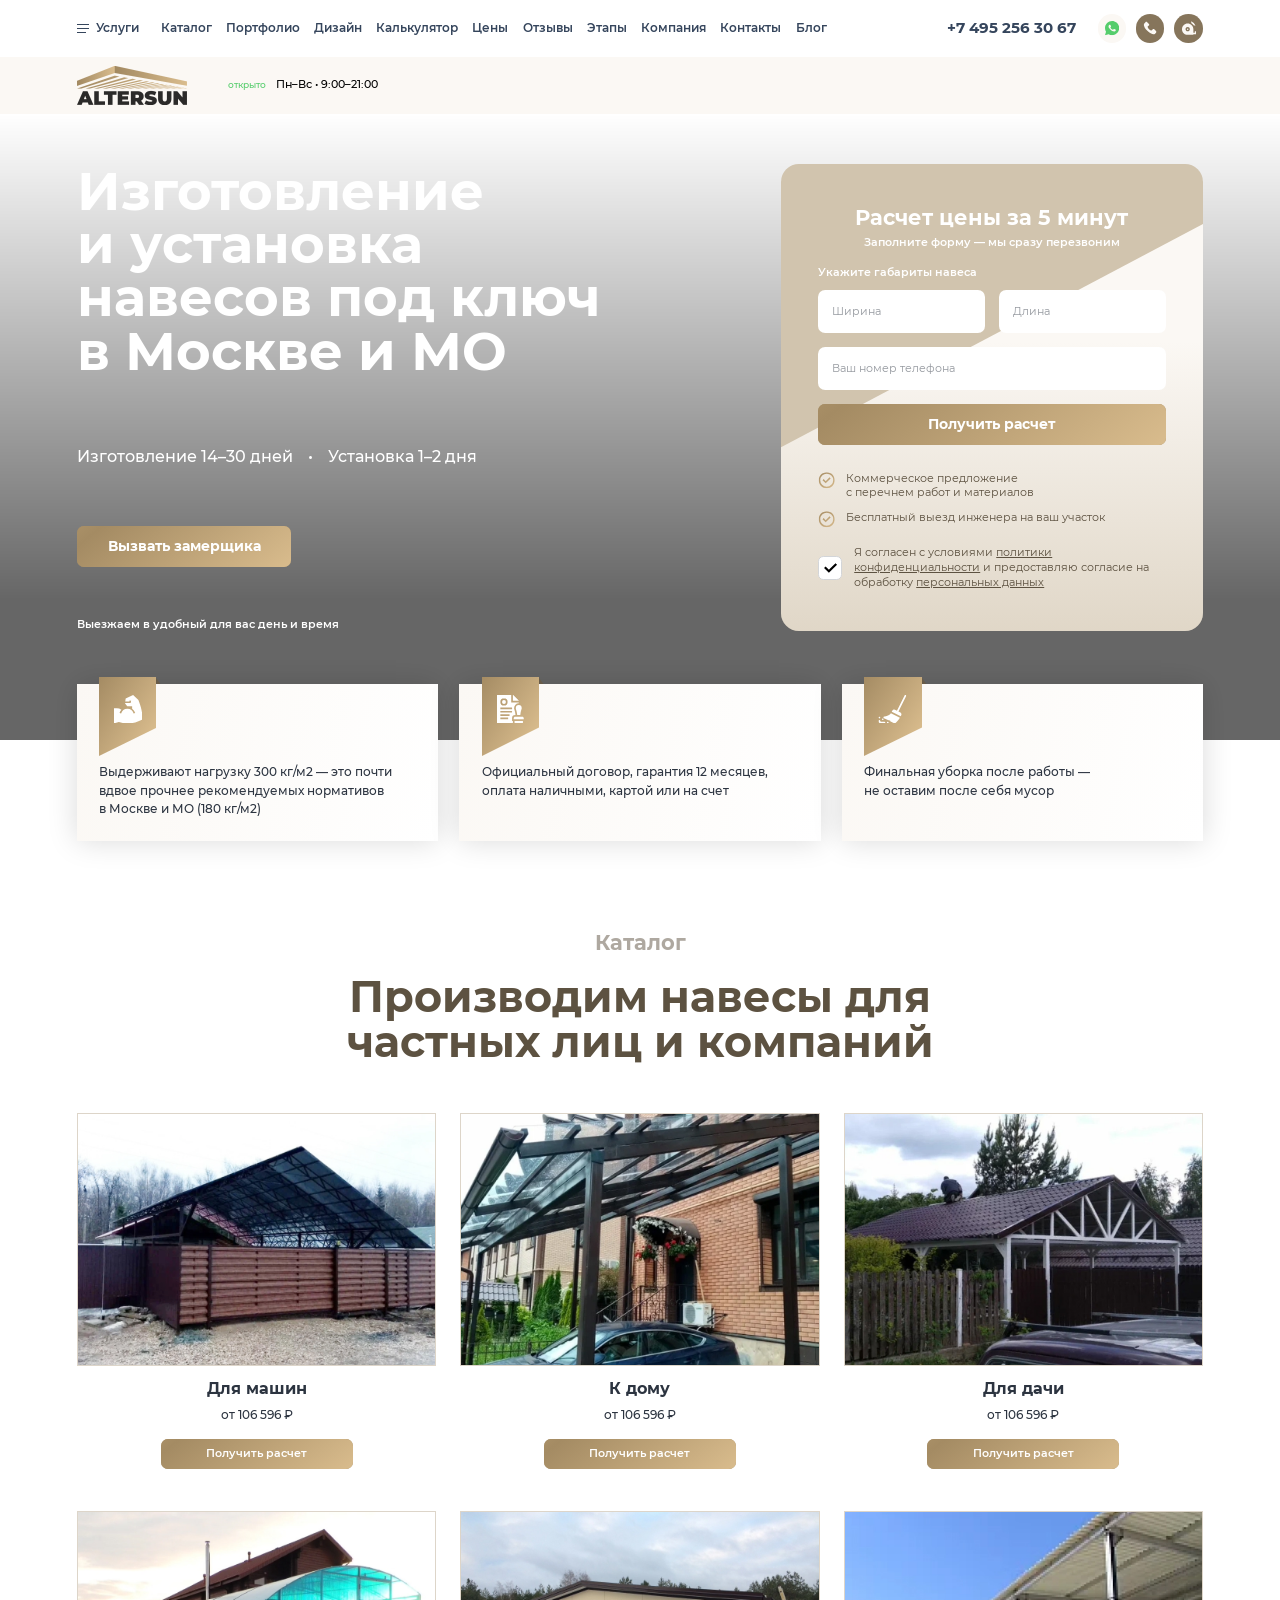
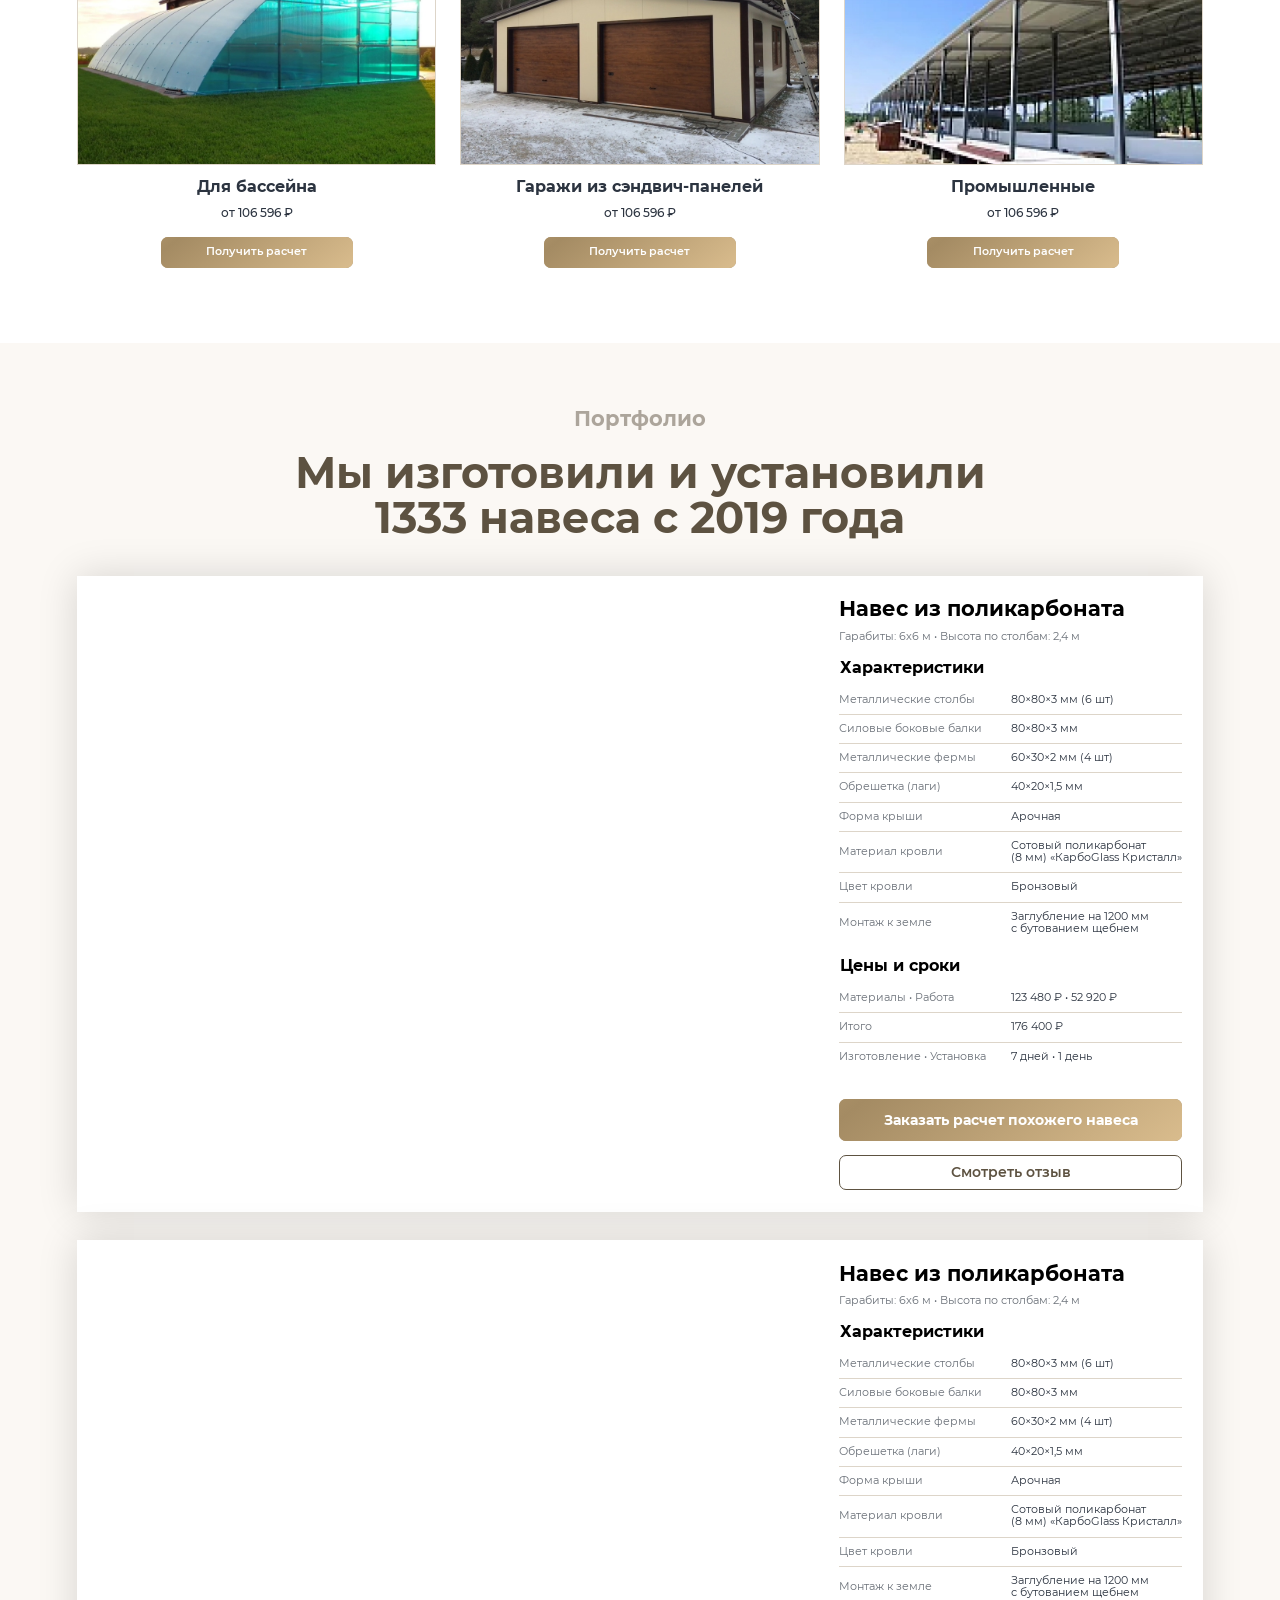
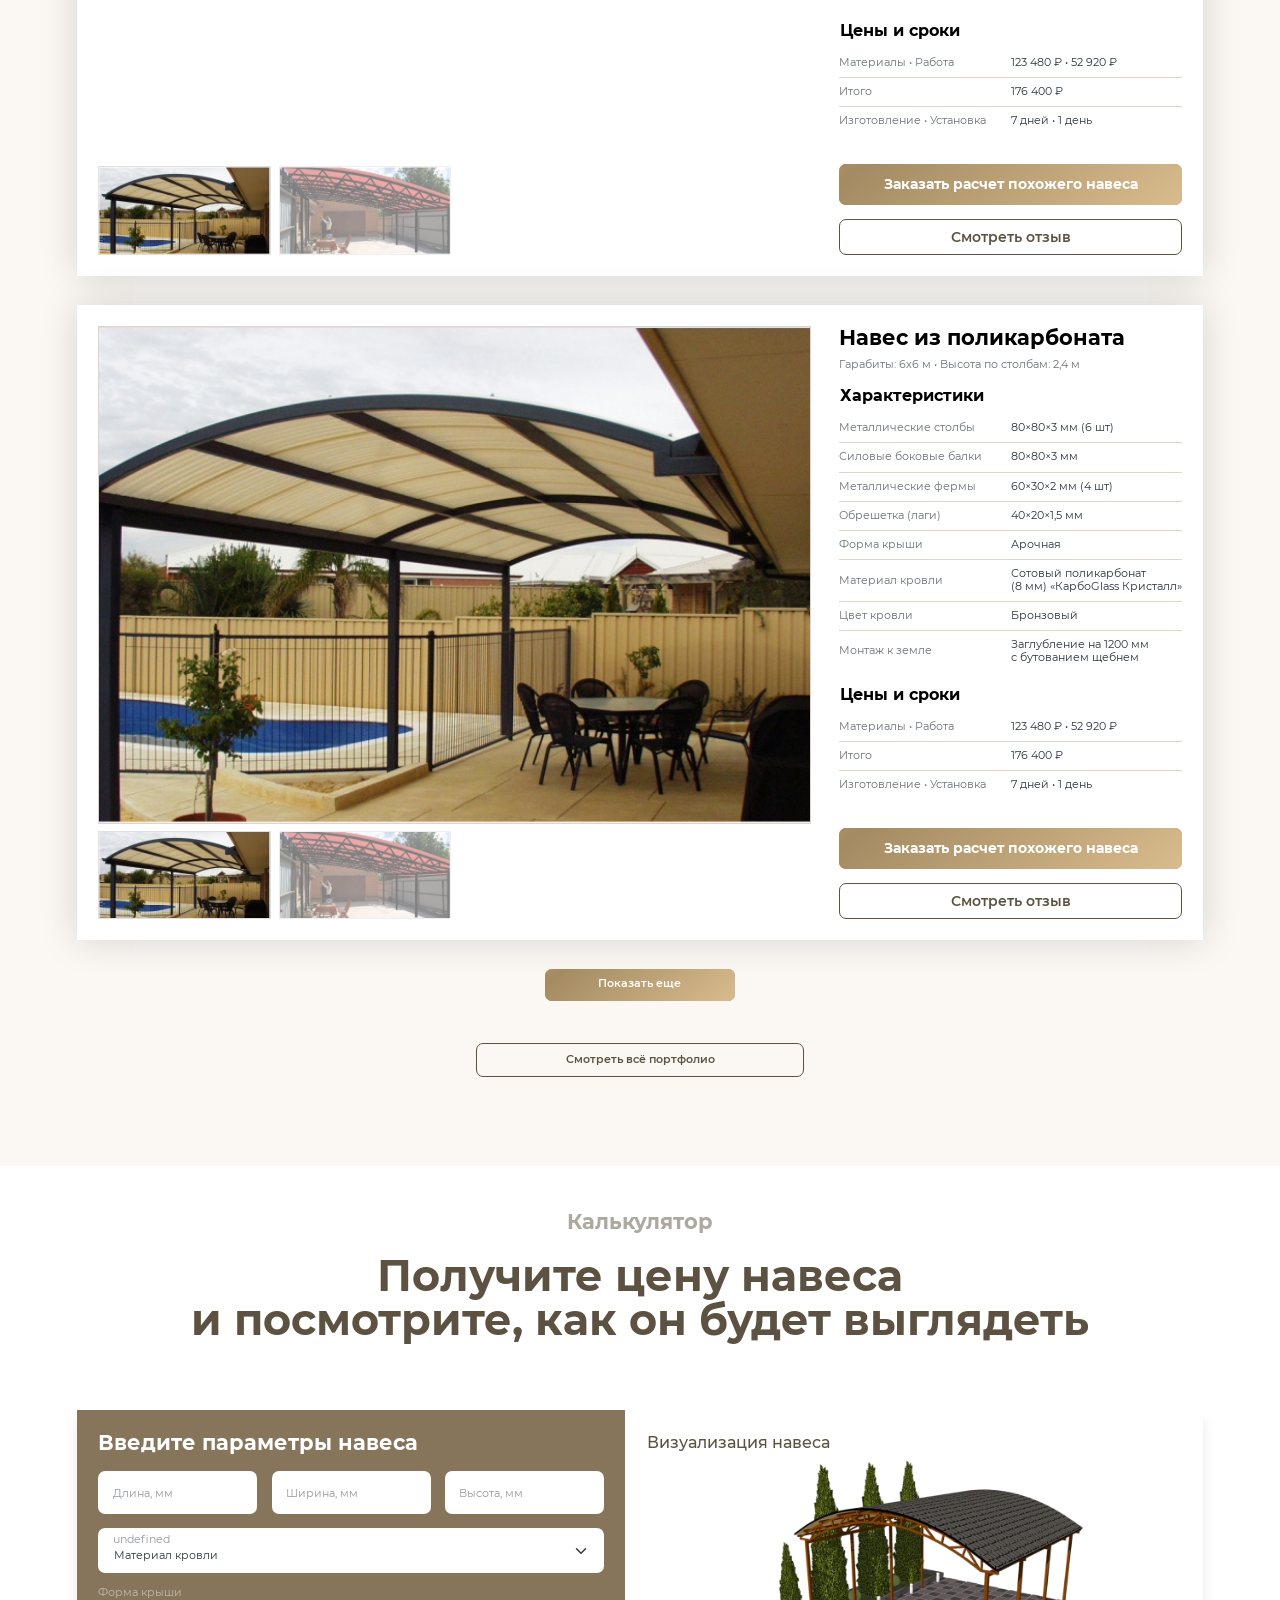
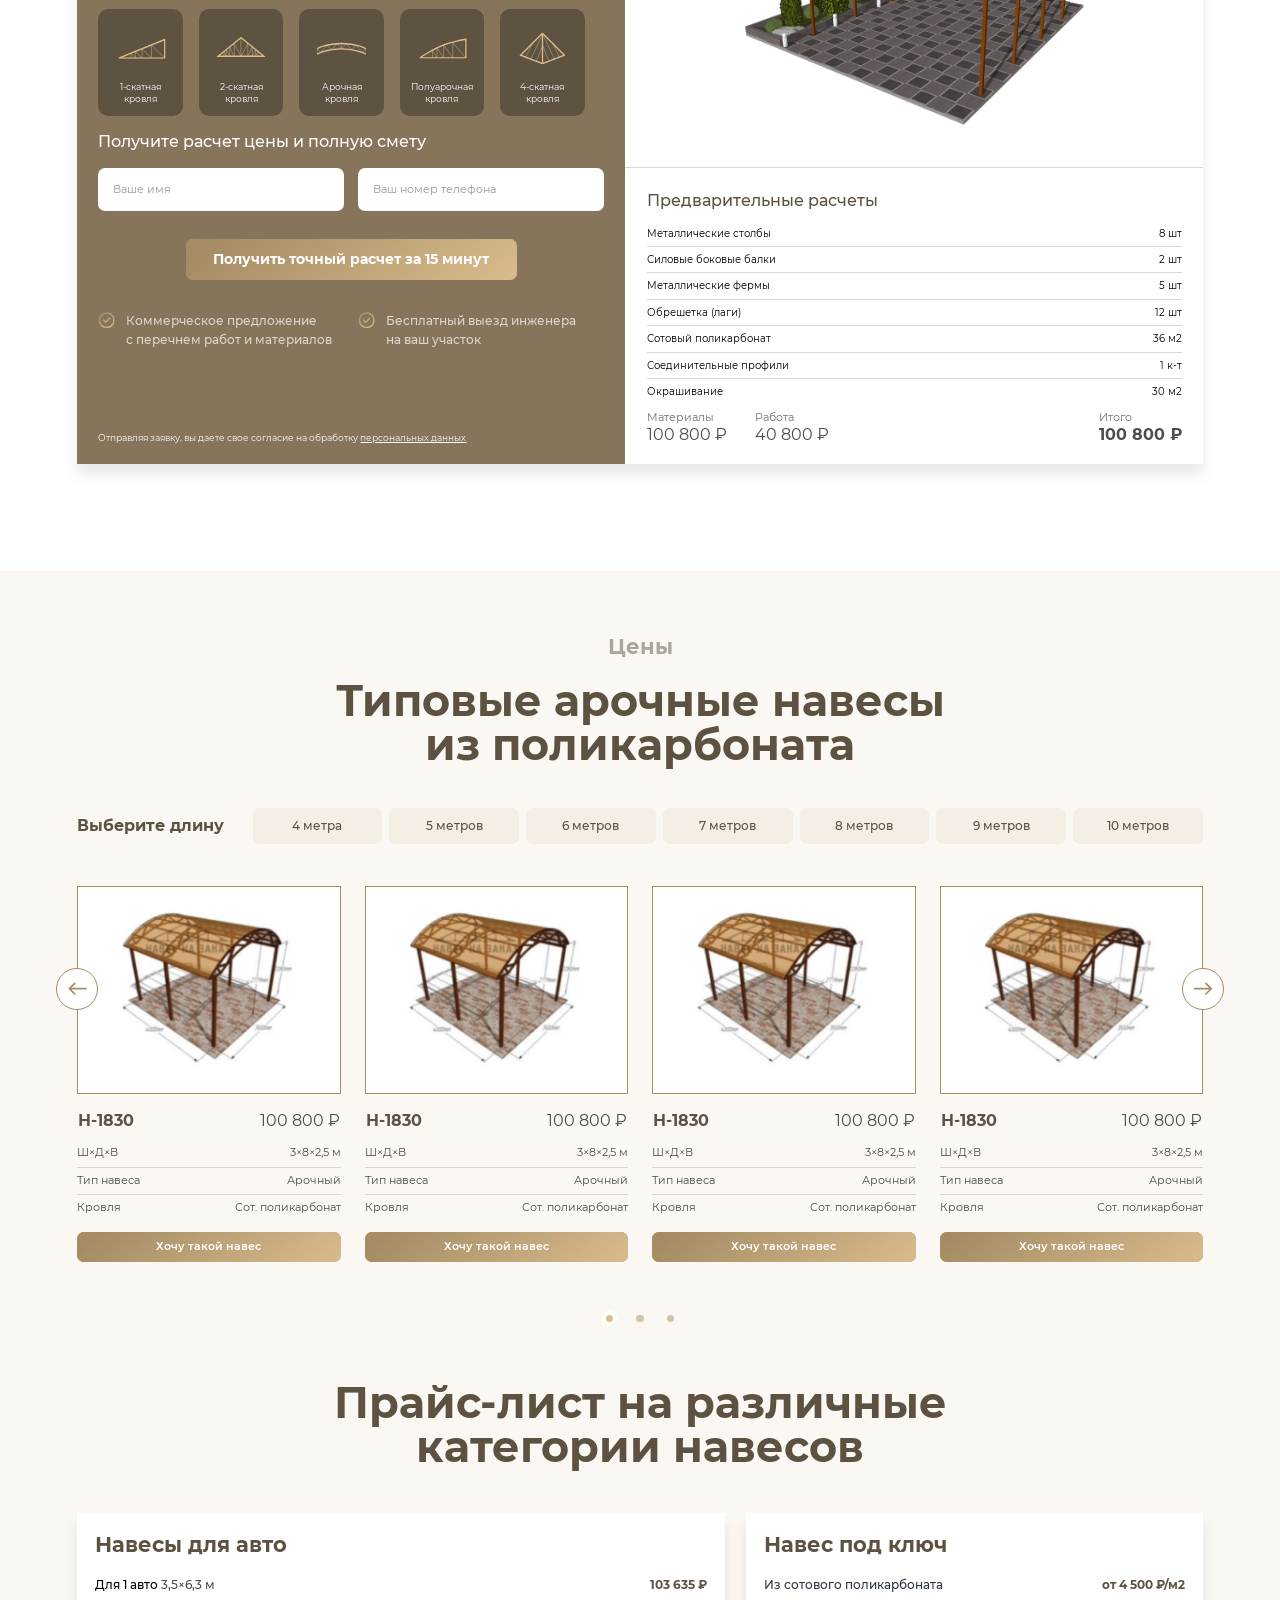
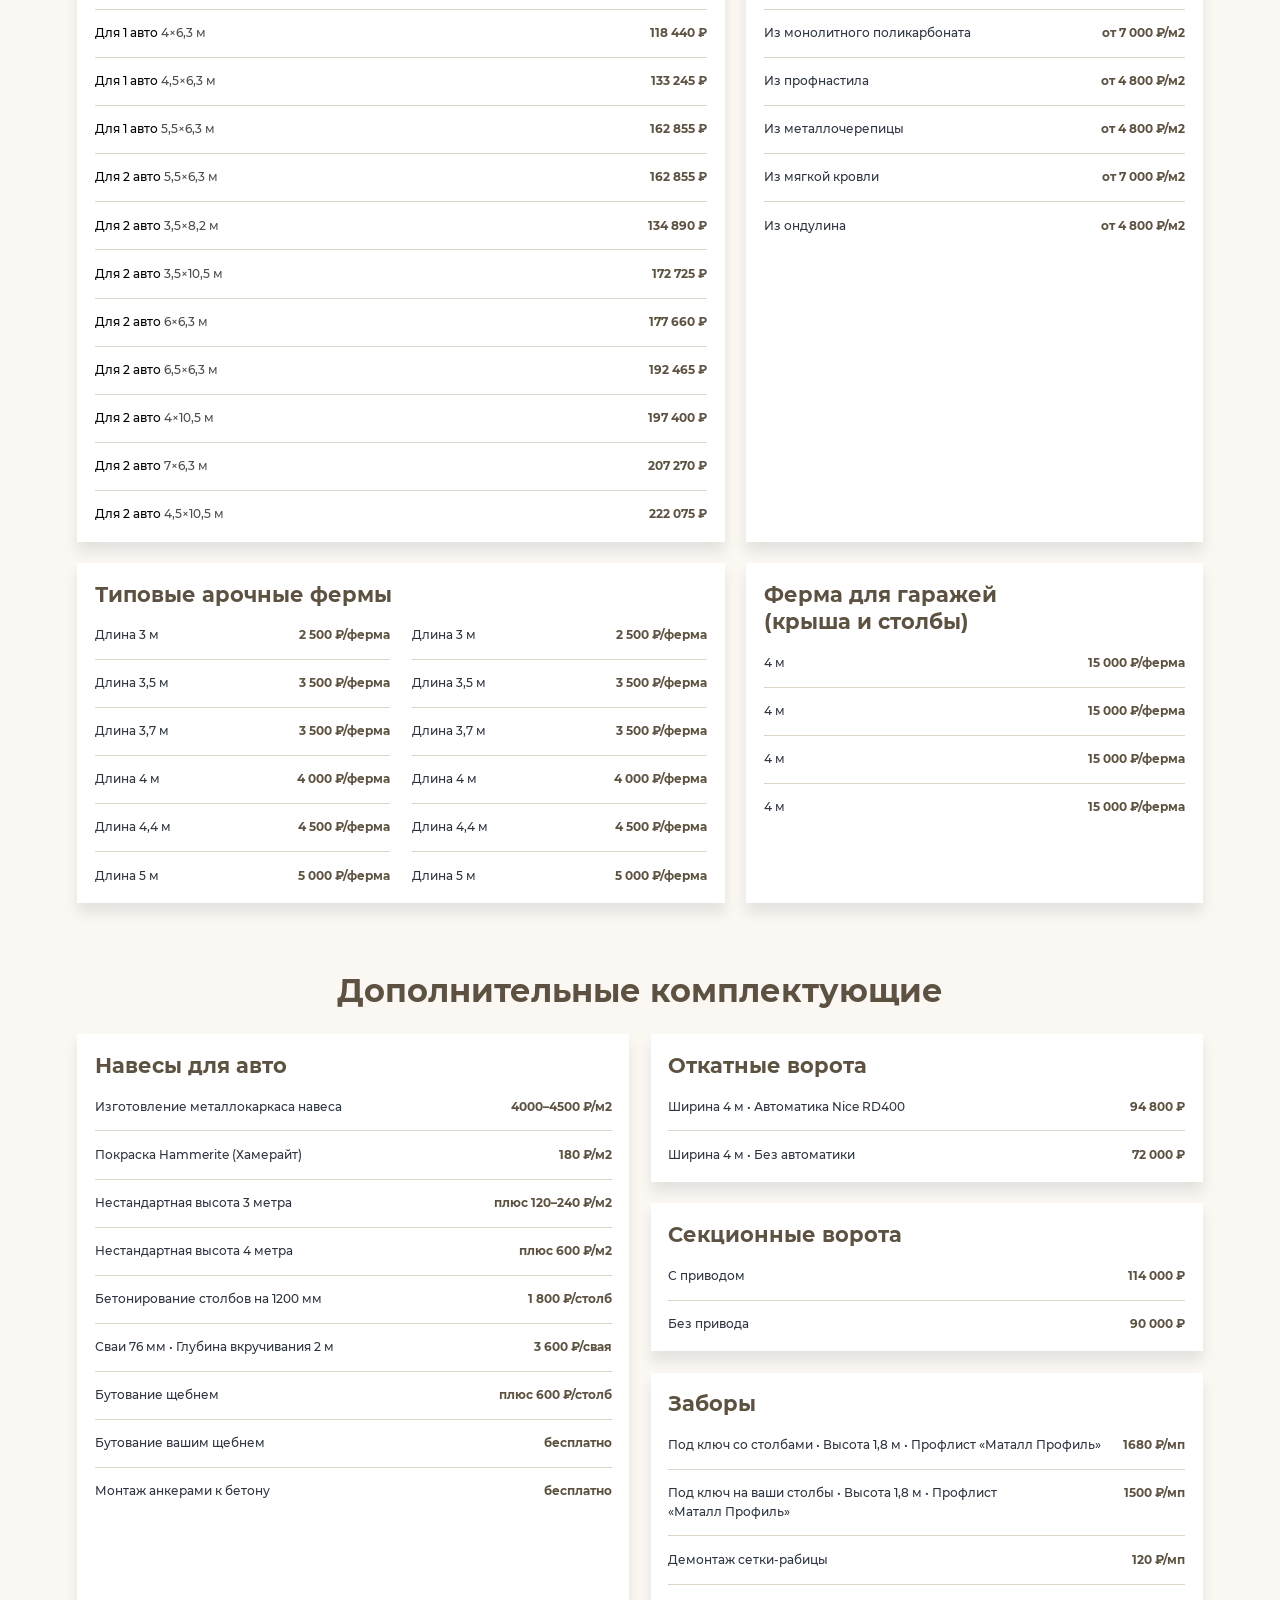
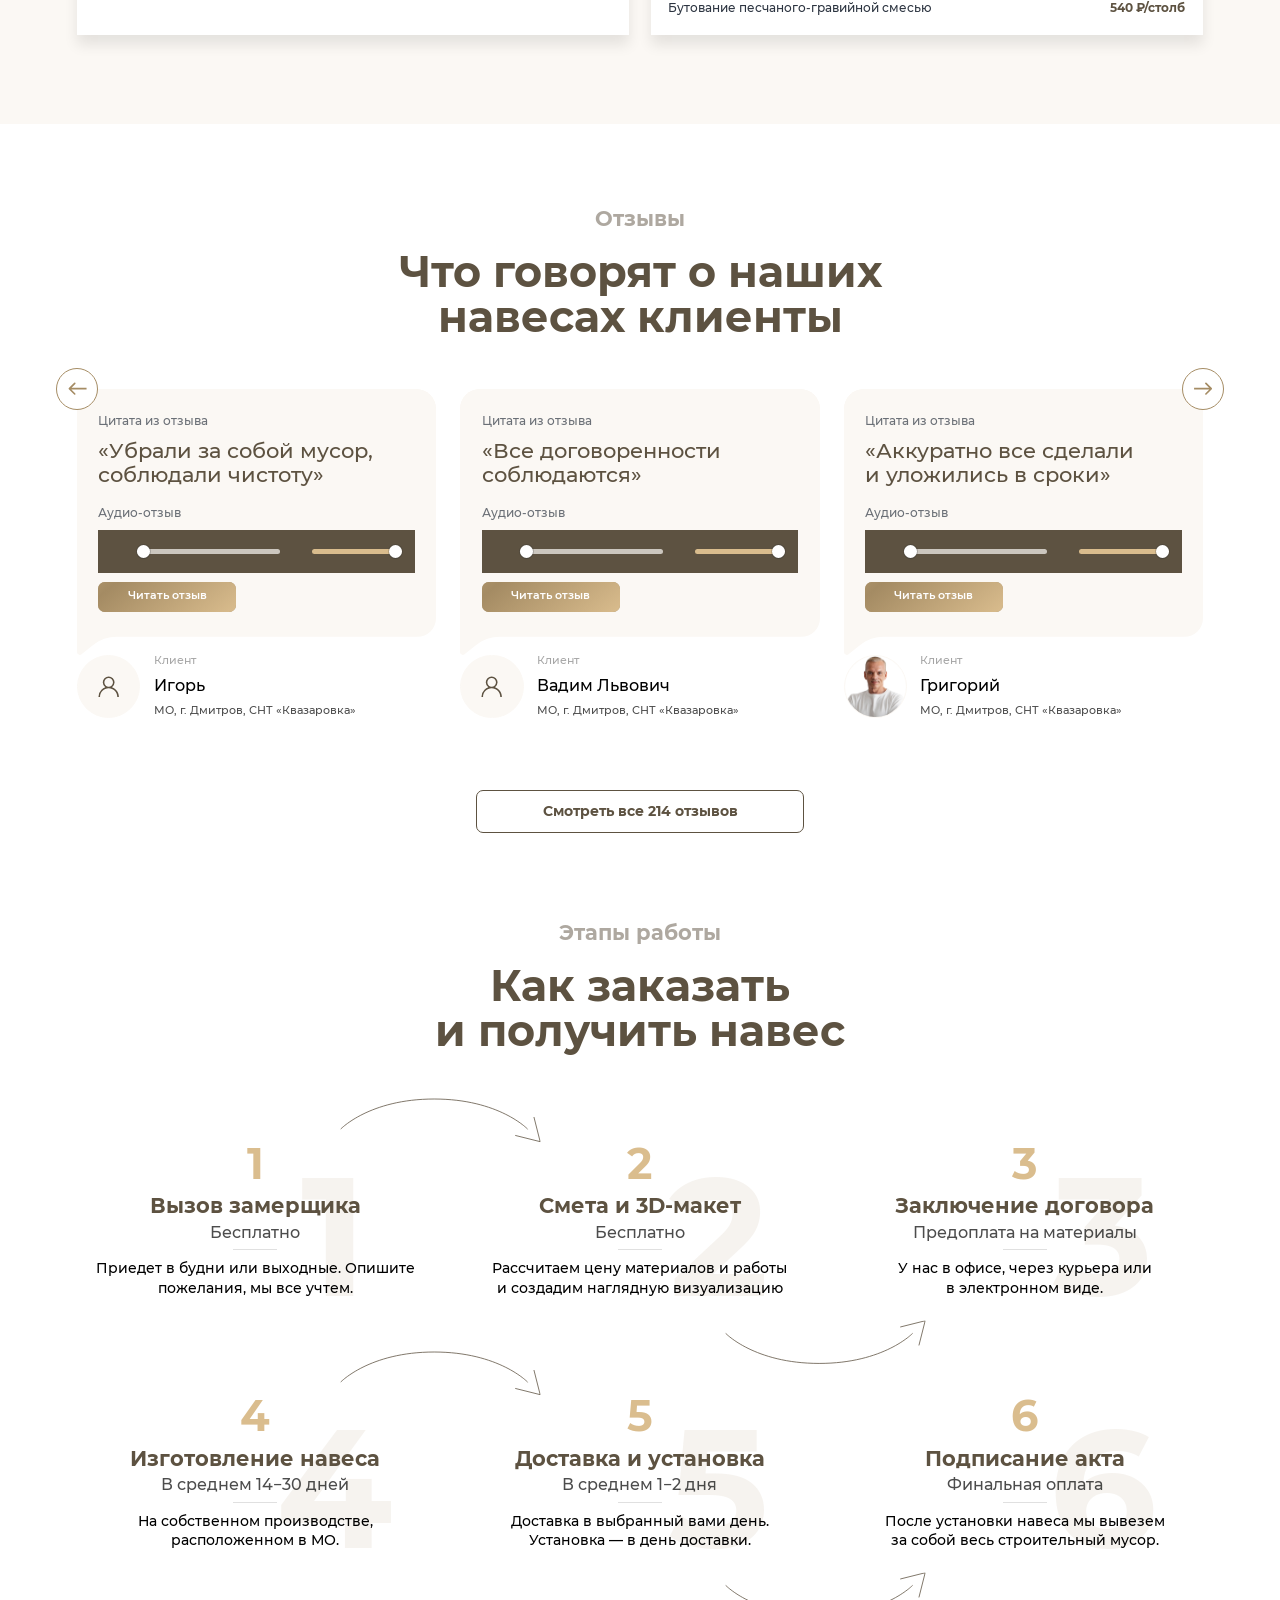
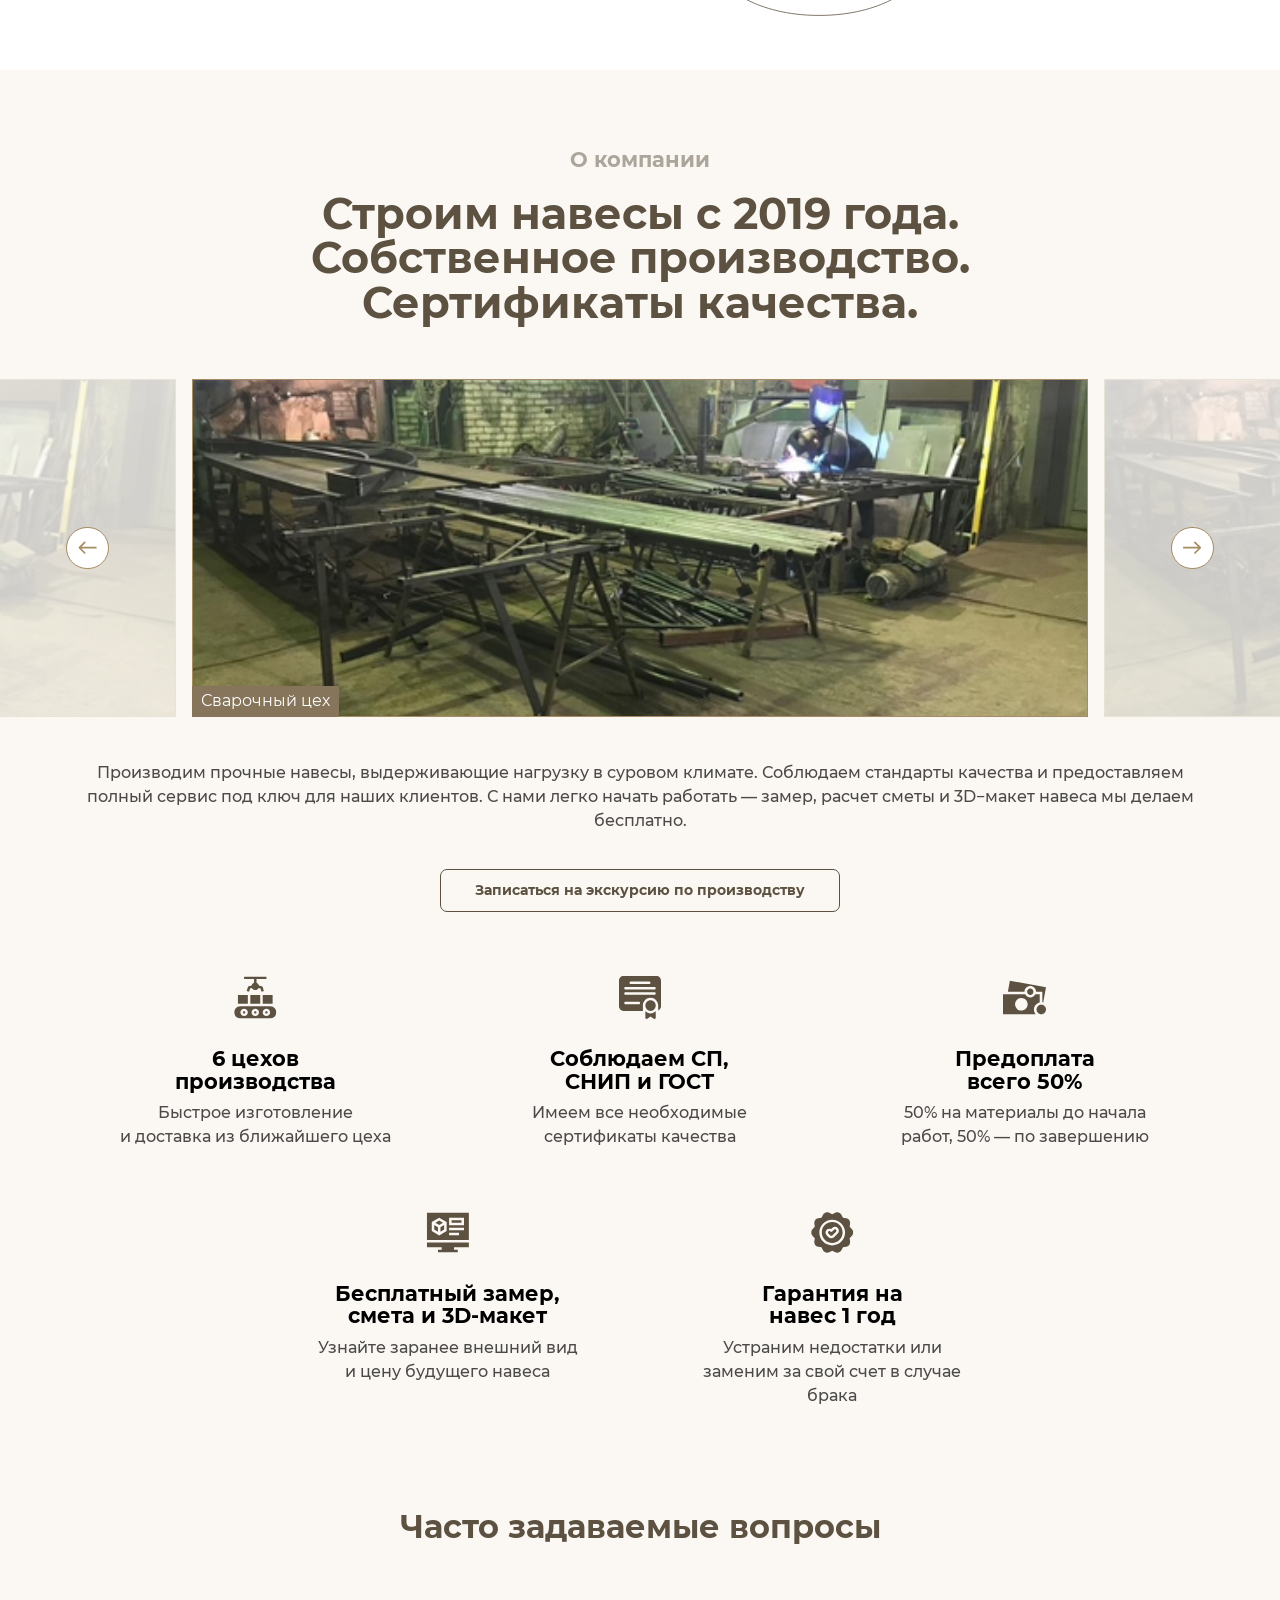
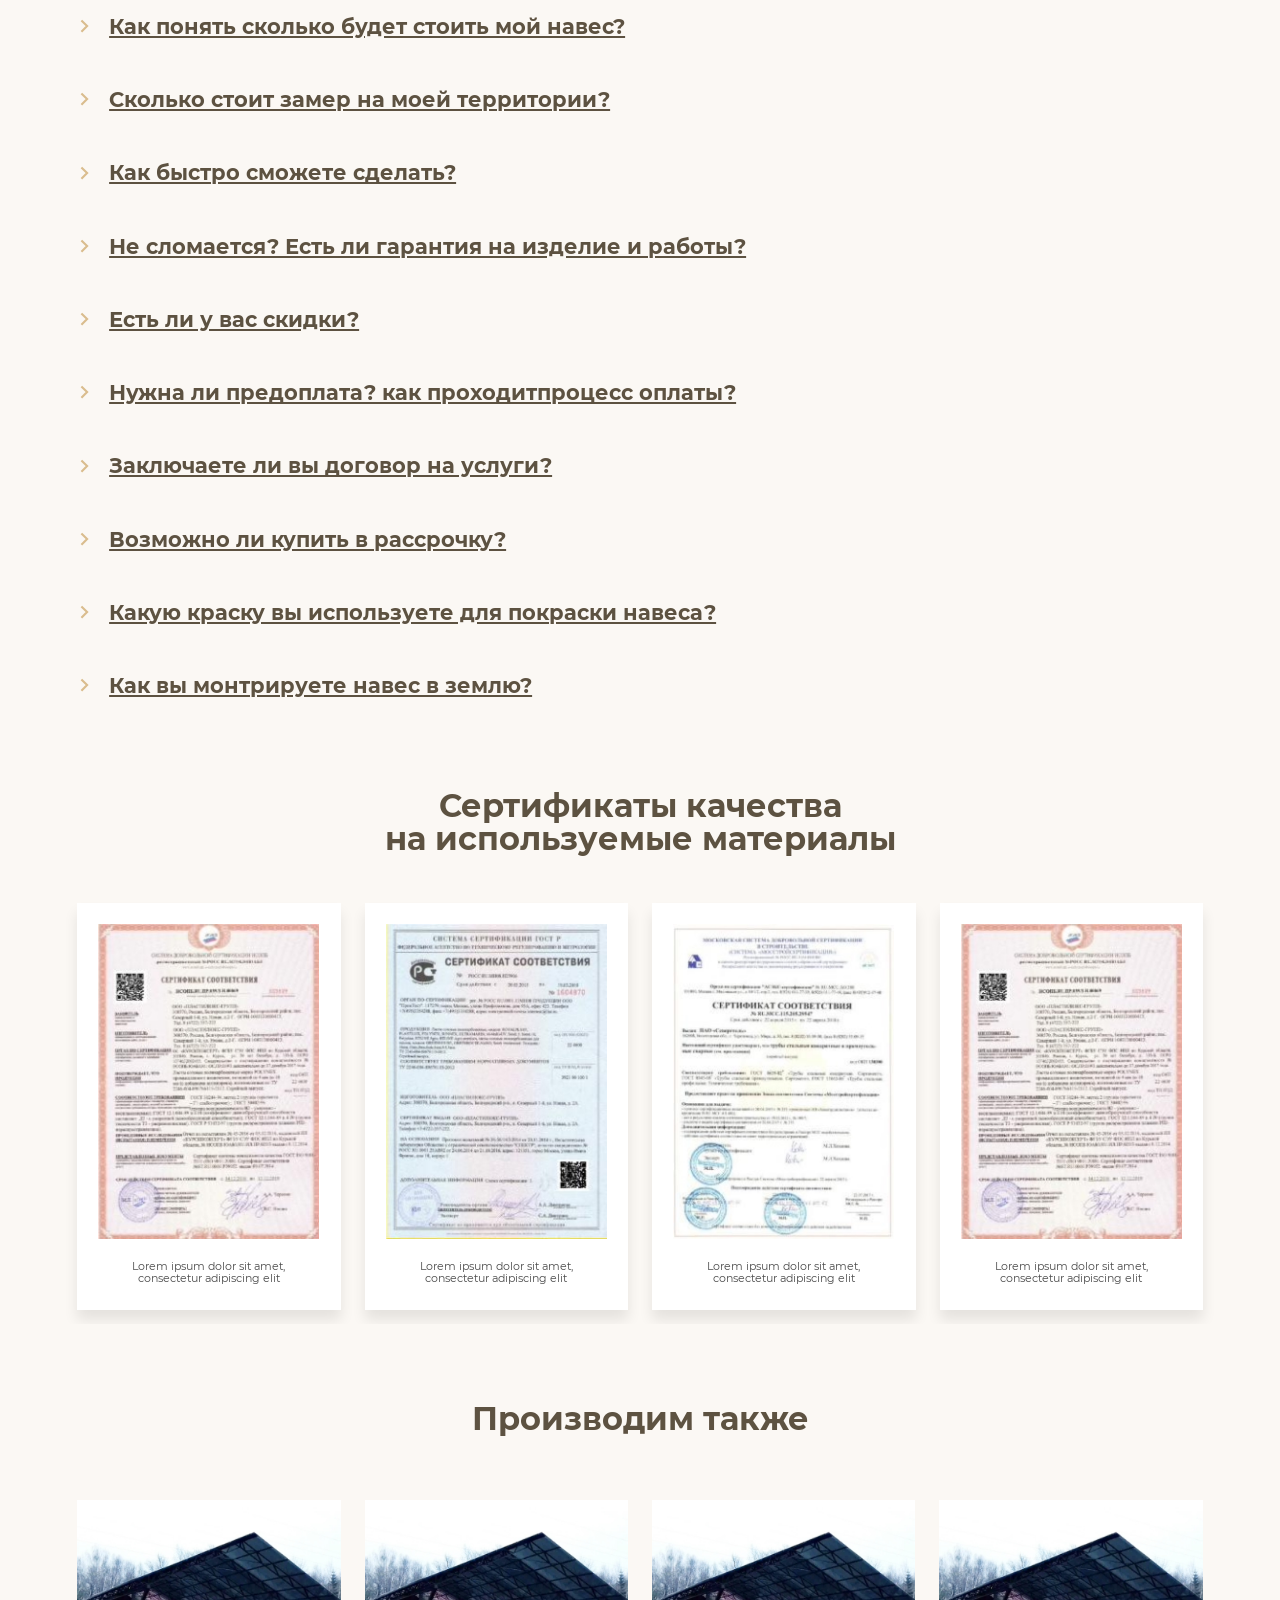
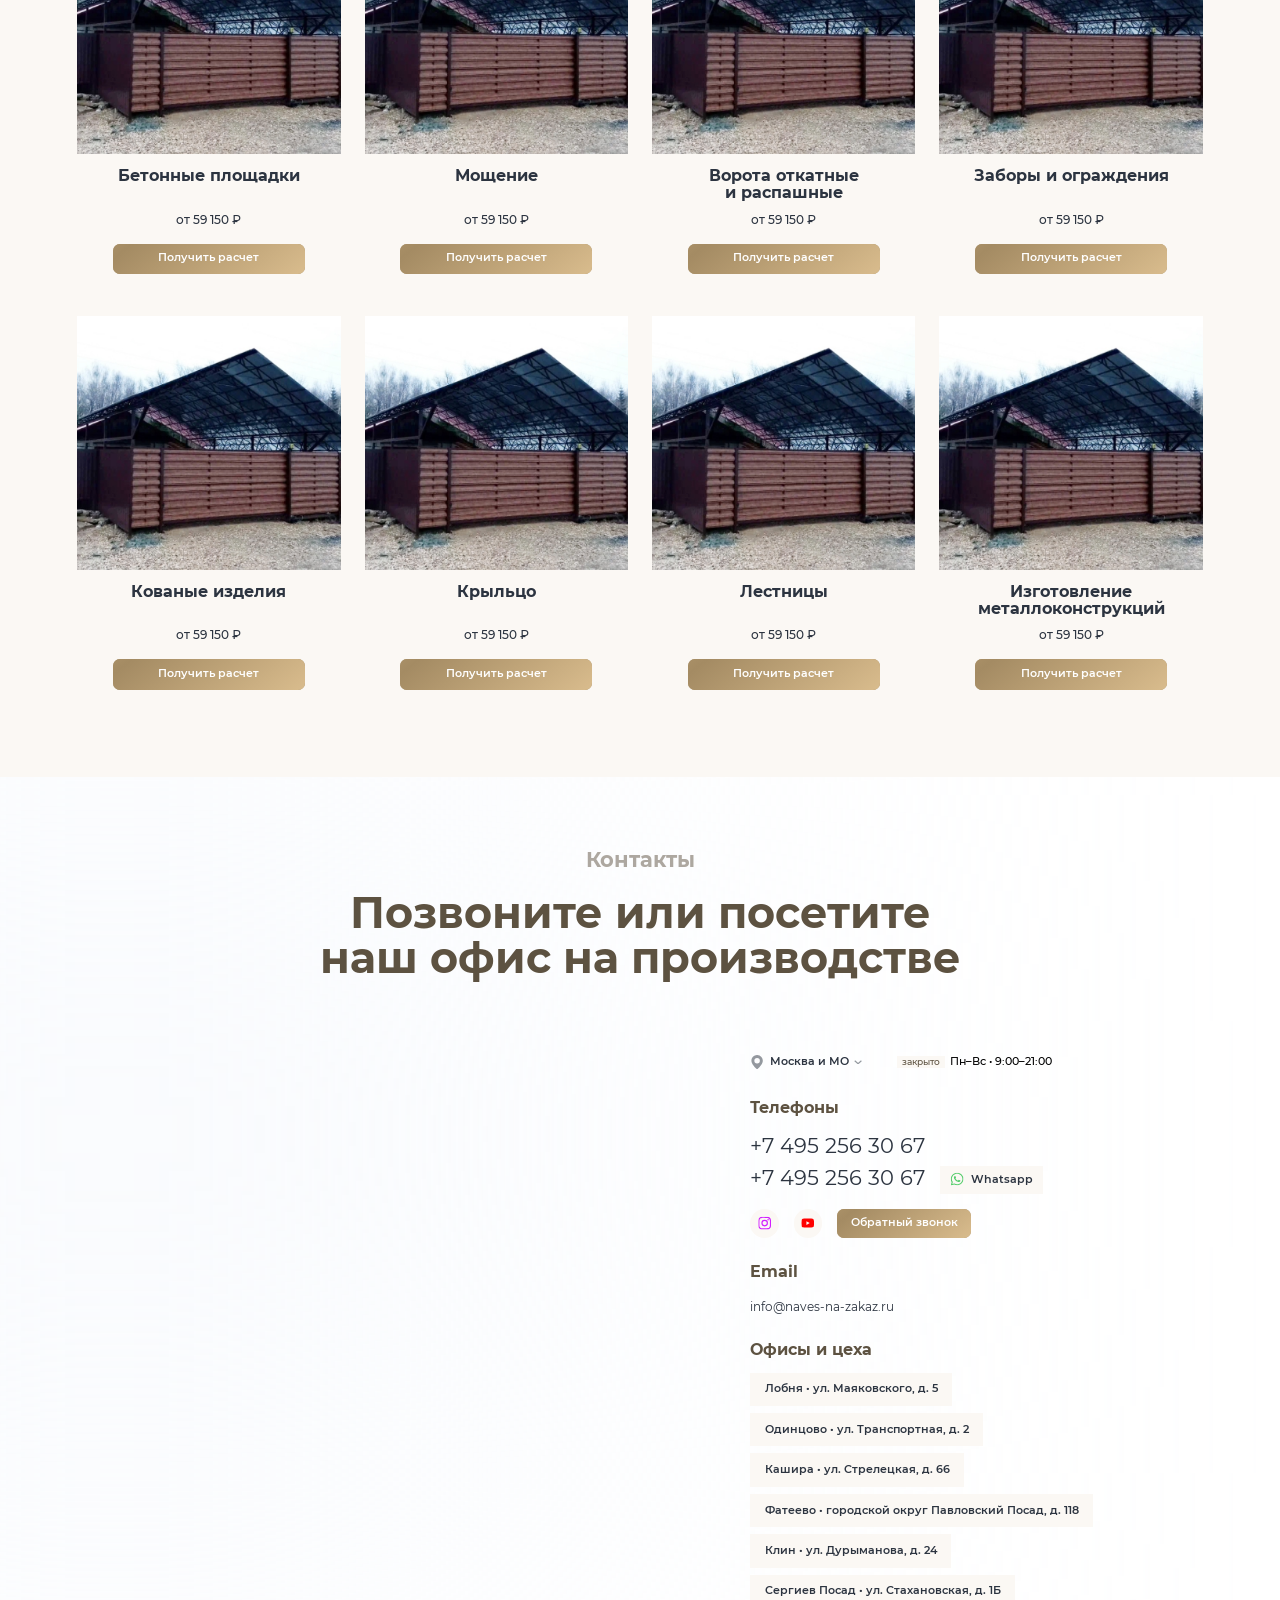
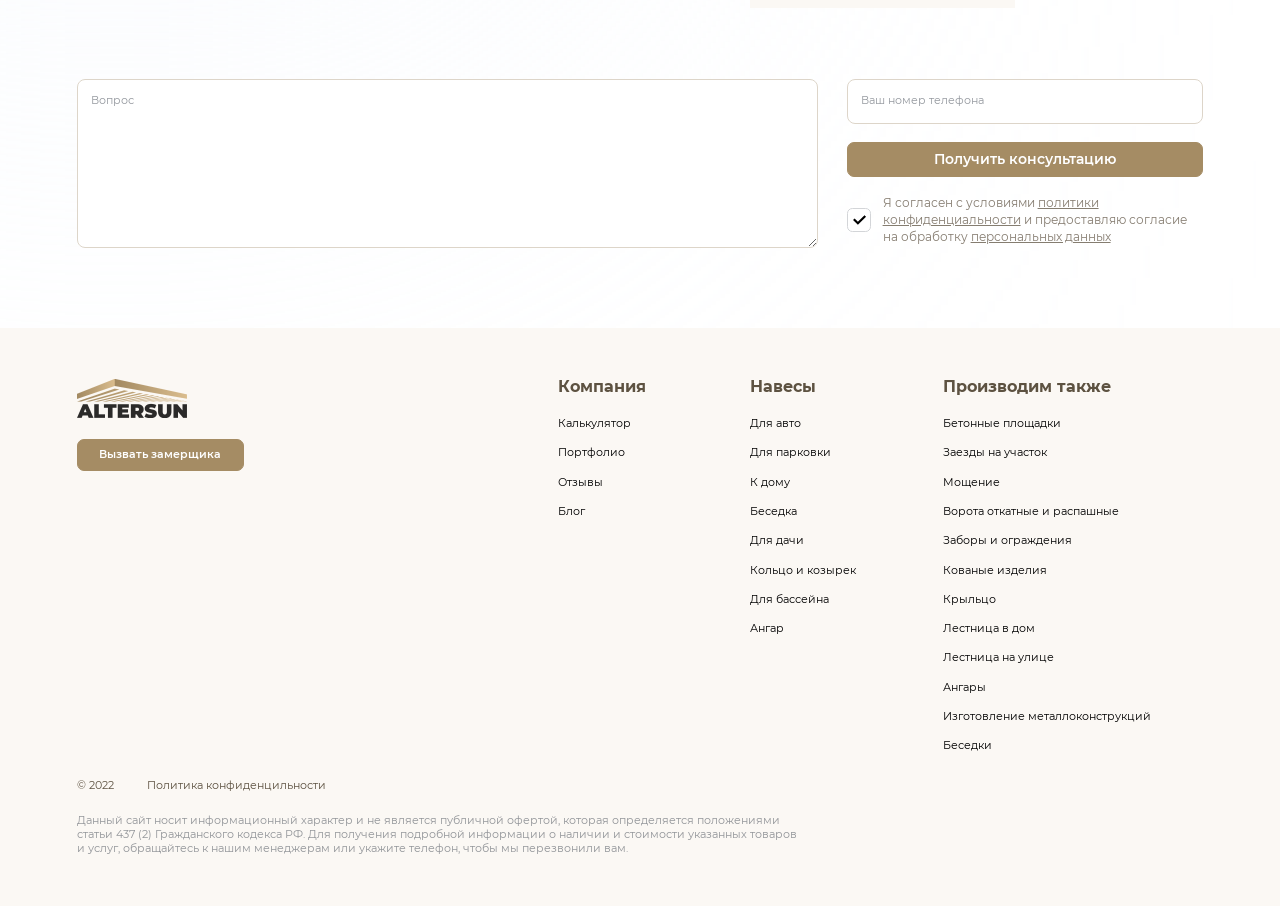
==== public/index.html @ d1ba02a2 "several fixes" ====
<!DOCTYPE html>
<html lang="ru">
	<head>
		<meta charset="utf-8">
		<title>Главная</title>
		<meta name="description" content="о чем страница">
		<meta http-equiv="X-UA-Compatible" content="IE=edge">
		<meta name="viewport" content="width=device-width,initial-scale=1.0,  shrink-to-fit=no">
		<link type="image/ico" href="img/favicon.ico" rel="shortcut icon"><meta name="format-detection" content="telephone=no"> 
		<link href="libs/swiper/swiper.min.css" rel="stylesheet"/>
		<link href="libs/@fancyapps/ui/fancybox.css" rel="stylesheet"/>
		<link href="libs/plyr/plyr.css" rel="stylesheet"/>
		<link href="css/main.min.css" rel="stylesheet"/>
	</head>
	<body class="main-page" data-bg="index.jpg">
		<div class="main-wrapper">
			<!-- start header-->
			<header class="header" id="header">
				<!-- start top-nav-->
				<div class="top-nav block-with-lazy">
					<div class="container">
						<div class="row">
							<div class="col-auto d-lg-none">
								<div class="toggle-menu-mobile toggle-menu-mobile--js"><span></span>
								</div>
							</div>
							<div class="col-auto d-none d-lg-block">
								<div class="services-dropdown dropdown">
									<div class="services-dropdown__btn dropdown__btn">
										<div class="services-dropdown__toggle-icon"><span></span>
										</div><span>Услуги</span>
									</div>
									<div class="services-dropdown__content dropdown__content">
										<div class="container">
											<div class="row">
												<div class="col-3">
													<h6> <img src="img/svg/dropdown-1.svg" alt="" loading="lazy"/>Навесы
													</h6>
													<ul>
														<li><a href="#">Для машин</a></li>
														<li><a href="#">К дому</a></li>
														<li><a href="#">Для бассейна</a></li>
														<li><a href="#">Кованые</a></li>
														<li><a href="#">Беседки</a></li>
														<li><a href="#">Козырьки</a></li>
														<li><a href="#">Другие</a></li>
													</ul>
												</div>
												<div class="col-6">
													<h6> <img src="img/svg/dropdown-2.svg" alt="" loading="lazy"/>Дополнительные услуги
													</h6>
													<ul class="services-dropdown__large-list">
														<li><a href="#">Гаражи из сэндвич панелей</a></li>
														<li><a href="#">Террасы и веранды из ДПК</a></li>
														<li><a href="#">Заборы</a></li>
														<li><a href="#">Ограждения</a></li>
														<li><a href="#">Откатные ворота</a></li>
														<li><a href="#">Распашные ворота</a></li>
														<li><a href="#">Торговые павильоны</a></li>
														<li><a href="#">Быстровозводимые здания</a></li>
														<li><a href="#">Металлокаркасы лестниц</a></li>
														<li><a href="#">Мощение</a></li>
														<li><a href="#">Откатные ворота</a></li>
														<li><a href="#">Промышленные откатные ворота</a></li>
														<li><a href="#">Распашные ворота</a></li>
														<li><a href="#">Рулонные ворота</a></li>
														<li><a href="#">Комплекты для откатных ворот</a></li>
														<li><a href="#">Калитки</a></li>
													</ul>
												</div>
												<div class="col-3">
													<h6> <img src="img/svg/dropdown-3.svg" alt="" loading="lazy"/>О компании
													</h6>
													<ul>
														<li><a href="#">Портфолио работ</a></li>
														<li><a href="#">Отзывы клиентов</a></li>
														<li><a href="#">Калькулятор навесов</a></li>
														<li><a href="#">Как заказать навес</a></li>
														<li><a href="#">Сертификаты качества</a></li>
														<li><a href="#">О компании</a></li>
														<li><a href="#">Блог</a></li>
													</ul>
												</div>
											</div>
										</div>
									</div>
								</div>
							</div>
							<div class="top-nav__col col-auto">
								<div class="menu-mobile menu-mobile--js">
									<div class="menu-mobile__inner">
										<div class="dd-group dd-group-js">
											<div class="accordion-item">
												<div class="accordion-item__head dd-head-js active">
													<h4><img src="img/svg/dropdown-1.svg" alt="" loading="lazy"/>Навесы
													</h4>
													<svg class="icon icon-chevron-right ">
														<use xlink:href="img/svg/sprite.svg#chevron-right"></use>
													</svg>
												</div>
												<div class="accordion-item__content dd-content-js active">
													<ul>
														<li><a href="#">Для машин</a></li>
														<li><a href="#">К дому</a></li>
														<li><a href="#">Для бассейна</a></li>
														<li><a href="#">Кованые</a></li>
														<li><a href="#">Беседки</a></li>
														<li><a href="#">Козырьки</a></li>
														<li><a href="#">Другие</a></li>
													</ul>
												</div>
											</div>
											<div class="accordion-item">
												<div class="accordion-item__head dd-head-js">
													<h4><img src="img/svg/dropdown-2.svg" alt="" loading="lazy"/>Дополнительные услуги
													</h4>
													<svg class="icon icon-chevron-right ">
														<use xlink:href="img/svg/sprite.svg#chevron-right"></use>
													</svg>
												</div>
												<div class="accordion-item__content dd-content-js">
													<ul class="accordion-item__large-list">
														<li><a href="#">Гаражи из сэндвич панелей</a></li>
														<li><a href="#">Террасы и веранды из ДПК</a></li>
														<li><a href="#">Заборы</a></li>
														<li><a href="#">Ограждения</a></li>
														<li><a href="#">Откатные ворота</a></li>
														<li><a href="#">Распашные ворота</a></li>
														<li><a href="#">Торговые павильоны</a></li>
														<li><a href="#">Быстровозводимые здания</a></li>
														<li><a href="#">Металлокаркасы лестниц</a></li>
														<li><a href="#">Мощение</a></li>
														<li><a href="#">Откатные ворота</a></li>
														<li><a href="#">Промышленные откатные ворота</a></li>
														<li><a href="#">Распашные ворота</a></li>
														<li><a href="#">Рулонные ворота</a></li>
														<li><a href="#">Комплекты для откатных ворот</a></li>
														<li><a href="#">Калитки</a></li>
													</ul>
												</div>
											</div>
											<div class="accordion-item">
												<div class="accordion-item__head dd-head-js">
													<h4><img src="img/svg/dropdown-3.svg" alt="" loading="lazy"/>О компании
													</h4>
													<svg class="icon icon-chevron-right ">
														<use xlink:href="img/svg/sprite.svg#chevron-right"></use>
													</svg>
												</div>
												<div class="accordion-item__content dd-content-js">
													<ul>
														<li><a href="#">Портфолио работ</a></li>
														<li><a href="#">Отзывы клиентов</a></li>
														<li><a href="#">Калькулятор навесов</a></li>
														<li><a href="#">Как заказать навес</a></li>
														<li><a href="#">Сертификаты качества</a></li>
														<li><a href="#">О компании</a></li>
														<li><a href="#">Блог</a></li>
													</ul>
												</div>
											</div>
										</div>
										<ul class="menu" itemscope="itemscope" itemtype="http://schema.org/SiteNavigationElement">
											<li class="menu-item" itemprop="item"><a href="#" itemprop="url">Каталог</a></li>
											<li class="menu-item" itemprop="item"><a href="#" itemprop="url">Портфолио</a></li>
											<li class="menu-item" itemprop="item"><a href="#" itemprop="url">Дизайн</a></li>
											<li class="menu-item" itemprop="item"><a href="#" itemprop="url">Калькулятор</a></li>
											<li class="menu-item" itemprop="item"><a href="#" itemprop="url">Цены</a></li>
											<li class="menu-item" itemprop="item"><a href="#" itemprop="url">Отзывы</a></li>
											<li class="menu-item" itemprop="item"><a href="#" itemprop="url">Этапы</a></li>
											<li class="menu-item" itemprop="item"><a href="#" itemprop="url">Компания</a></li>
											<li class="menu-item" itemprop="item"><a href="#" itemprop="url">Контакты</a></li>
											<li class="menu-item" itemprop="item"><a href="#" itemprop="url">Блог</a></li>
										</ul>
										<a class="top-nav__link" href="tel:+74952122320">+7 (495) 212-23-20
										</a>
										<a class="top-nav__link" href="tel:+79697778247">
											 +7 (969) 777-82-47
											<svg class="icon icon-wa ">
												<use xlink:href="img/svg/sprite.svg#wa"></use>
											</svg>
										</a>
										<a class="top-nav__email" href="mailto:info@naves-na-zakaz.ru">info@naves-na-zakaz.ru
										</a>
										<div class="top-nav__soc-wrap">
											<div class="soc">
												<a class="soc__item" href="#" target="_blank"><img src="img/svg/yt.svg" alt="" loading="lazy"/>
												</a>
												<a class="soc__item" href="#" target="_blank"><img src="img/svg/inst.svg" alt="" loading="lazy"/>
												</a>
												<a class="soc__item" href="#" target="_blank"><img src="img/svg/vk2.svg" alt="" loading="lazy"/>
												</a>
												<a class="soc__item" href="#" target="_blank"><img src="img/svg/dzen.svg" alt="" loading="lazy"/>
												</a>
											</div>
										</div>
										<div class="top-nav__footer-btn-wrap">
											<div class="row">
												<div class="col-6">
													<a class="top-nav__footer-btn link-modal-js" href="#modal-call" data-title="Вызвать замерщика" data-text="Оставьте свой номер телефона, мы&amp;nbsp;вам перезвоним и&amp;nbsp;договоримся о&amp;nbsp;замере" data-btn="Отправить" data-pic="1">
														<div class="top-nav__icon-wrap">
															<svg class="icon icon-roulette ">
																<use xlink:href="img/svg/sprite.svg#roulette"></use>
															</svg>
														</div>Вызвать замерщика
													</a>
												</div>
												<div class="col-6">
													<a class="top-nav__footer-btn link-modal-js" href="#modal-callback" data-desktop-pic="img/@2x/modal-3.png" data-mobile-pic="img/avatar-1.png">
														<div class="top-nav__icon-wrap">
															<svg class="icon icon-callBack ">
																<use xlink:href="img/svg/sprite.svg#callBack"></use>
															</svg>
														</div>Обратный звонок
													</a>
												</div>
											</div>
										</div>
									</div>
								</div>
							</div>
							<div class="col text-end">
								<div class="top-nav__center-block">
									<a class="logo d-lg-none mt" href="/"><img src="img/logo.png" alt="" loading="lazy"/>
									</a>
									<a class="top-nav__tel mt" href="tel:+74952563067">+7 495 256 30 67
									</a>
								</div>
							</div>
							<div class="col-auto">
								<div class="soc soc--header">
									<a class="soc__item soc__item--whatsapp" href="#" target="_blank">
										<svg class="icon icon-whatsapp ">
											<use xlink:href="img/svg/sprite.svg#whatsapp"></use>
										</svg>
									</a>
									<a class="soc__item soc__item--phone-call link-modal-js" href="#modal-call" data-title="Обратный звонок" data-text="Оставьте свой номер телефона, и&amp;nbsp;мы&amp;nbsp;вам перезвоним в&amp;nbsp;течение 15&amp;nbsp;минут." data-btn="Заказать обратный звонок" data-pic="2">
										<svg class="icon icon-phone-call ">
											<use xlink:href="img/svg/sprite.svg#phone-call"></use>
										</svg>
									</a>
									<a class="soc__item soc__item--measuring d-none d-xl-grid link-modal-js" href="#modal-call" data-title="Вызвать замерщика" data-text="Оставьте свой номер телефона, мы&amp;nbsp;вам перезвоним и&amp;nbsp;договоримся о&amp;nbsp;замере" data-btn="Отправить" data-pic="1">
										<svg class="icon icon-measuring ">
											<use xlink:href="img/svg/sprite.svg#measuring"></use>
										</svg>
									</a>
								</div>
							</div>
						</div>
					</div>
				</div>
				<!-- end top-nav-->
				<!-- start topLine-->
				<div class="topLine section d-none d-lg-flex" id="topLine">
					<div class="container">
						<div class="topLine__main-row row">
							<div class="col-auto">
								<a class="logo" href="/"><img src="img/logo.png" alt="" loading="lazy"/>
								</a>
							</div>
							<div class="col-auto">
								<div class="schedule"><span>открыто</span><span>Пн&ndash;Вс &bull; 9:00&ndash;21:00</span>
								</div>
							</div>
						</div>
					</div>
				</div>
				<!-- end topLine-->
			</header>
			<!-- end header-->
			<!-- start headerBlock-->
			<div class="headerBlock section bg-wrap" id="headerBlock">
				<video preload="auto" autoplay="autoplay" loop="loop" playsinline="playsinline" muted="muted" poster="img/@2x/webp/video.webp">
					<source src="video/video-1.mp4" type="video/mp4"/>
				</video>
				<div class="container">
					<div class="row">
						<div class="headerBlock__col col">
							<div class="section-title">
								<h1>Изготовление и&nbsp;установка навесов под ключ в&nbsp;Москве и&nbsp;МО</h1>
							</div>
							<div class="headerBlock__time d-none d-lg-flex"><span>Изготовление 14&ndash;30 дней</span><span>&bull;</span><span>Установка 1&ndash;2 дня</span>
							</div>
							<a class="headerBlock__btn btn-gradient link-modal-js" href="#modal-call" data-title="Вызвать замерщика" data-text="Оставьте свой номер телефона, мы&amp;nbsp;вам перезвоним и&amp;nbsp;договоримся о&amp;nbsp;замере" data-btn="Отправить" data-pic="1">Вызвать замерщика
							</a>
							<p>Выезжаем в&nbsp;удобный для вас день и&nbsp;время</p>
						</div>
						<div class="col-lg-auto">
							<div class="form-wrap">
								<form>
									<h4>Расчет цены за&nbsp;5&nbsp;минут</h4>
									<div class="form-wrap__subtitle">Заполните форму&nbsp;&mdash; мы&nbsp;сразу перезвоним
									</div>
									<p class="d-none d-lg-block">Укажите габариты навеса </p>
									<div class="row">
										<div class="col-6">
											<div class="form-wrap__input-wrap form-group">
												<label><input class="form-wrap__input form-control" name="text" type="text" placeholder="Ширина"/>
												</label>
											</div>
											<!-- +e.input-wrap-->
										</div>
										<div class="col-6">
											<div class="form-wrap__input-wrap form-group">
												<label><input class="form-wrap__input form-control" name="text" type="text" placeholder="Длина"/>
												</label>
											</div>
											<!-- +e.input-wrap-->
										</div>
										<div class="col-12">
											<div class="form-wrap__input-wrap form-group">
												<label><input class="form-wrap__input form-control" name="tel" type="tel" placeholder="Ваш номер телефона"/>
												</label>
											</div>
											<!-- +e.input-wrap-->
										</div>
										<div class="col-12">
											<a class="form-wrap__btn btn-gradient link-modal-js" href="#modal-call" data-title="Получить расчет" data-text="Оставьте свой номер телефона, мы&amp;nbsp;вам перезвоним и&amp;nbsp;выполним расчет." data-btn="Получить расчет" data-pic="2">Получить расчет
											</a>
										</div>
									</div>
									<ul>
										<li>
											<div class="icon-wrap"></div><span>Коммерческое предложение <br> с&nbsp;перечнем работ и&nbsp;материалов</span>
										</li>
										<li>
											<div class="icon-wrap"></div><span>Бесплатный выезд инженера на&nbsp;ваш участок</span>
										</li>
									</ul>
									<div class="form-wrap__agreement">
										<label class="custom-input form-check"><input class="custom-input__input form-check-input" name="checkbox" type="checkbox" checked="checked" required="required"/><span class="custom-input__text form-check-label">Я согласен с условиями <a class="link-modal-js" href="#modal-policy">политики конфиденциальности</a> и предоставляю согласие на обработку <a class="link-modal-js" href="#modal-policy">персональных данных</a> </span>
										</label>
									</div>
								</form>
							</div>
						</div>
					</div>
					<div class="headerBlock__cards">
						<div class="row">
							<div class="col-lg-4">
								<div class="headerBlock__item">
									<div class="headerBlock__icon-wrap">
										<svg class="icon icon-headerBlock-1 ">
											<use xlink:href="img/svg/sprite.svg#headerBlock-1"></use>
										</svg>
									</div>
									<p>Выдерживают нагрузку 300&nbsp;кг/м2&nbsp;&mdash; это почти вдвое прочнее рекомендуемых нормативов в&nbsp;Москве и&nbsp;МО (180&nbsp;кг/м2)</p>
								</div>
							</div>
							<div class="col-lg-4">
								<div class="headerBlock__item white-bg">
									<div class="headerBlock__icon-wrap">
										<svg class="icon icon-headerBlock-2 ">
											<use xlink:href="img/svg/sprite.svg#headerBlock-2"></use>
										</svg>
									</div>
									<p>Официальный договор, гарантия 12&nbsp;месяцев, оплата наличными, картой или на&nbsp;счет</p>
								</div>
							</div>
							<div class="col-lg-4">
								<div class="headerBlock__item">
									<div class="headerBlock__icon-wrap">
										<svg class="icon icon-headerBlock-3 ">
											<use xlink:href="img/svg/sprite.svg#headerBlock-3"></use>
										</svg>
									</div>
									<p>Финальная уборка после работы&nbsp;&mdash; не&nbsp;оставим после себя мусор</p>
								</div>
							</div>
						</div>
					</div>
				</div>
			</div>
			<!-- end headerBlock-->
			<!-- start sCatalog-->
			<section class="sCatalog section">
				<div class="container">
					<div class="section-title text-center">
						<h4>Каталог</h4>
						<h2>Производим навесы для частных лиц и&nbsp;компаний</h2>
					</div>
					<div class="sCatalog__slider-wrapper">
						<div class="swiper-button-hand swiper-button-hand-prev swiper-button-prev">
							<svg class="icon icon-arrow-left ">
								<use xlink:href="img/svg/sprite.svg#arrow-left"></use>
							</svg>
						</div>
						<div class="swiper-button-hand swiper-button-hand-next swiper-button-next">
							<svg class="icon icon-arrow-right ">
								<use xlink:href="img/svg/sprite.svg#arrow-right"></use>
							</svg>
						</div>
						<div class="sCatalog__slider sCatalog__slider--js swiper">
							<div class="swiper-wrapper">
								<div class="sCatalog__slide swiper-slide">
									<a class="catalogItem link-modal-js" href="#modal-call" data-title="Получить расчет" data-text="Оставьте свой номер телефона, мы&amp;nbsp;вам перезвоним и&amp;nbsp;выполним расчет." data-btn="Получить расчет" data-pic="2">
										<!-- picture-->
										<picture> 
											<source type="image/avif" srcset="img/@2x/avif/catalogItem-1.avif"/>
											<source type="image/webp" srcset="img/@2x/webp/catalogItem-1.webp"/><img class="object-fit-js" src="img/@2x/catalogItem-1.jpg" alt="" loading="lazy"/>
										</picture>
										<!-- /picture-->
										<h6>Для машин</h6>
										<div class="small">от 106 596 ₽</div>
										<div class="catalogItem__btn btn-gradient">Получить расчет
										</div>
									</a>
								</div>
								<div class="sCatalog__slide swiper-slide">
									<a class="catalogItem link-modal-js" href="#modal-call" data-title="Получить расчет" data-text="Оставьте свой номер телефона, мы&amp;nbsp;вам перезвоним и&amp;nbsp;выполним расчет." data-btn="Получить расчет" data-pic="2">
										<!-- picture-->
										<picture> 
											<source type="image/avif" srcset="img/@2x/avif/catalogItem-2.avif"/>
											<source type="image/webp" srcset="img/@2x/webp/catalogItem-2.webp"/><img class="object-fit-js" src="img/@2x/catalogItem-2.jpg" alt="" loading="lazy"/>
										</picture>
										<!-- /picture-->
										<h6>К&nbsp;дому</h6>
										<div class="small">от 106 596 ₽</div>
										<div class="catalogItem__btn btn-gradient">Получить расчет
										</div>
									</a>
								</div>
								<div class="sCatalog__slide swiper-slide">
									<a class="catalogItem link-modal-js" href="#modal-call" data-title="Получить расчет" data-text="Оставьте свой номер телефона, мы&amp;nbsp;вам перезвоним и&amp;nbsp;выполним расчет." data-btn="Получить расчет" data-pic="2">
										<!-- picture-->
										<picture> 
											<source type="image/avif" srcset="img/@2x/avif/catalogItem-3.avif"/>
											<source type="image/webp" srcset="img/@2x/webp/catalogItem-3.webp"/><img class="object-fit-js" src="img/@2x/catalogItem-3.jpg" alt="" loading="lazy"/>
										</picture>
										<!-- /picture-->
										<h6>Для дачи</h6>
										<div class="small">от 106 596 ₽</div>
										<div class="catalogItem__btn btn-gradient">Получить расчет
										</div>
									</a>
								</div>
								<div class="sCatalog__slide swiper-slide">
									<a class="catalogItem link-modal-js" href="#modal-call" data-title="Получить расчет" data-text="Оставьте свой номер телефона, мы&amp;nbsp;вам перезвоним и&amp;nbsp;выполним расчет." data-btn="Получить расчет" data-pic="2">
										<!-- picture-->
										<picture> 
											<source type="image/avif" srcset="img/@2x/avif/catalogItem-4.avif"/>
											<source type="image/webp" srcset="img/@2x/webp/catalogItem-4.webp"/><img class="object-fit-js" src="img/@2x/catalogItem-4.jpg" alt="" loading="lazy"/>
										</picture>
										<!-- /picture-->
										<h6>Для бассейна</h6>
										<div class="small">от 106 596 ₽</div>
										<div class="catalogItem__btn btn-gradient">Получить расчет
										</div>
									</a>
								</div>
								<div class="sCatalog__slide swiper-slide">
									<a class="catalogItem link-modal-js" href="#modal-call" data-title="Получить расчет" data-text="Оставьте свой номер телефона, мы&amp;nbsp;вам перезвоним и&amp;nbsp;выполним расчет." data-btn="Получить расчет" data-pic="2">
										<!-- picture-->
										<picture> 
											<source type="image/avif" srcset="img/@2x/avif/catalogItem-5.avif"/>
											<source type="image/webp" srcset="img/@2x/webp/catalogItem-5.webp"/><img class="object-fit-js" src="img/@2x/catalogItem-5.jpg" alt="" loading="lazy"/>
										</picture>
										<!-- /picture-->
										<h6>Гаражи из сэндвич-панелей</h6>
										<div class="small">от 106 596 ₽</div>
										<div class="catalogItem__btn btn-gradient">Получить расчет
										</div>
									</a>
								</div>
								<div class="sCatalog__slide swiper-slide">
									<a class="catalogItem link-modal-js" href="#modal-call" data-title="Получить расчет" data-text="Оставьте свой номер телефона, мы&amp;nbsp;вам перезвоним и&amp;nbsp;выполним расчет." data-btn="Получить расчет" data-pic="2">
										<!-- picture-->
										<picture> 
											<source type="image/avif" srcset="img/@2x/avif/catalogItem-6.avif"/>
											<source type="image/webp" srcset="img/@2x/webp/catalogItem-6.webp"/><img class="object-fit-js" src="img/@2x/catalogItem-6.jpg" alt="" loading="lazy"/>
										</picture>
										<!-- /picture-->
										<h6>Промышленные</h6>
										<div class="small">от 106 596 ₽</div>
										<div class="catalogItem__btn btn-gradient">Получить расчет
										</div>
									</a>
								</div>
							</div>
						</div>
					</div>
				</div>
			</section>
			<!-- end sCatalog-->
			<div class="section-wrapper">
				<!-- start sPortfolio-->
				<section class="sPortfolio section" id="sPortfolio">
					<div class="container">
						<div class="section-title text-center">
							<h4>Портфолио</h4>
							<h2>Мы&nbsp;изготовили и&nbsp;установили 1333 навеса с&nbsp;2019 года</h2>
						</div>
						<div class="row">
							<div class="col-12">
								<!-- start sSpecifications-->
								<div class="sSpecifications section">
									<div class="sSpecifications__container container">
										<div class="row">
											<div class="col-lg-8">
												<div class="sSpecifications__slider-wrap">
													<div class="sSpecifications__slider sSpecifications__slider--js swiper">
														<div class="swiper-wrapper">
																<div class="sSpecifications__slide swiper-slide">
																	<a class="sSpecifications__img-wrap" href="img/@2x/sSpecifications-md-1.jpg" data-fancybox="sCard-gallery">
																		<!-- picture-->
																		<picture> 
																			<source type="image/avif" srcset="img/@2x/avif/sSpecifications-md-1.avif"/>
																			<source type="image/webp" srcset="img/@2x/webp/sSpecifications-md-1.webp"/><img class="object-fit-js" src="img/@2x/sSpecifications-md-1.jpg" alt="" loading="lazy"/>
																		</picture>
																		<!-- /picture-->
																	</a>
																</div>
																<div class="sSpecifications__slide swiper-slide">
																	<a class="sSpecifications__img-wrap" href="img/@2x/sSpecifications-md-2.jpg" data-fancybox="sCard-gallery">
																		<!-- picture-->
																		<picture> 
																			<source type="image/avif" srcset="img/@2x/avif/sSpecifications-md-2.avif"/>
																			<source type="image/webp" srcset="img/@2x/webp/sSpecifications-md-2.webp"/><img class="object-fit-js" src="img/@2x/sSpecifications-md-2.jpg" alt="" loading="lazy"/>
																		</picture>
																		<!-- /picture-->
																	</a>
																</div>
														</div>
													</div>
													<div class="sSpecifications__slider-thumbs sSpecifications__slider-thumbs--js swiper">
														<div class="swiper-wrapper">
																<div class="sSpecifications__slide swiper-slide">
																	<div class="sSpecifications__img-wrap sSpecifications__img-wrap--thumbs bg-wrap">
																		<!-- picture-->
																		<picture class="picture-bg"> 
																			<source type="image/avif" srcset="img/@2x/avif/sSpecifications-sm-1.avif"/>
																			<source type="image/webp" srcset="img/@2x/webp/sSpecifications-sm-1.webp"/><img class="object-fit-js" src="img/@2x/sSpecifications-sm-1.jpg" alt="" loading="lazy"/>
																		</picture>
																		<!-- /picture-->
																	</div>
																</div>
																<div class="sSpecifications__slide swiper-slide">
																	<div class="sSpecifications__img-wrap sSpecifications__img-wrap--thumbs bg-wrap">
																		<!-- picture-->
																		<picture class="picture-bg"> 
																			<source type="image/avif" srcset="img/@2x/avif/sSpecifications-sm-2.avif"/>
																			<source type="image/webp" srcset="img/@2x/webp/sSpecifications-sm-2.webp"/><img class="object-fit-js" src="img/@2x/sSpecifications-sm-2.jpg" alt="" loading="lazy"/>
																		</picture>
																		<!-- /picture-->
																	</div>
																</div>
														</div>
													</div>
												</div>
											</div>
											<div class="col-lg-4">
												<h4>Навес из поликарбоната</h4>
												<p>Гарабиты: 6х6 м • Высота по столбам: 2,4 м</p>
												<table>
													<thead>
														<tr>
															<th colspan="2">
																<p>Характеристики</p>
															</th>
														</tr>
													</thead>
													<tbody>
														<tr>
															<td>Металлические столбы</td>
															<td>80&times;80&times;3&nbsp;мм (6&nbsp;шт)</td>
														</tr>
														<tr>
															<td>Силовые боковые балки</td>
															<td>80&times;80&times;3&nbsp;мм </td>
														</tr>
														<tr>
															<td>Металлические фермы</td>
															<td>60&times;30&times;2&nbsp;мм (4&nbsp;шт)</td>
														</tr>
														<tr>
															<td>Обрешетка (лаги)</td>
															<td>40&times;20&times;1,5&nbsp;мм</td>
														</tr>
														<tr>
															<td>Форма крыши</td>
															<td>Арочная</td>
														</tr>
														<tr>
															<td>Материал кровли</td>
															<td>Сотовый поликарбонат (8&nbsp;мм) &laquo;КарбоGlass Кристалл&raquo;</td>
														</tr>
														<tr>
															<td>Цвет кровли</td>
															<td>Бронзовый</td>
														</tr>
														<tr>
															<td>Монтаж к земле</td>
															<td>Заглубление на&nbsp;1200&nbsp;мм с&nbsp;бутованием щебнем</td>
														</tr>
													</tbody>
												</table>
												<table>
													<thead>
														<tr>
															<th colspan="2">
																<p>Цены и сроки</p>
															</th>
														</tr>
													</thead>
													<tbody>
														<tr>
															<td>Материалы • Работа</td>
															<td>123 480 ₽ • 52 920 ₽</td>
														</tr>
														<tr>
															<td>Итого</td>
															<td>176 400 ₽</td>
														</tr>
														<tr>
															<td>Изготовление • Установка</td>
															<td>7 дней • 1 день</td>
														</tr>
													</tbody>
												</table><a class="btn-gradient btn-lg link-modal-js btn btn-primary" href="#modal-call" data-title="Заказать расчет похожего навеса" data-text="Оставьте свой номер телефона, мы&amp;nbsp;вам перезвоним и&amp;nbsp;выполним расчет" data-btn="Заказать расчет" data-pic="2">Заказать расчет похожего навеса</a>
												<button class="btn btn-outline-secondary">Смотреть отзыв</button>
											</div>
										</div>
									</div>
								</div>
								<!-- end sSpecifications-->
							</div>
							<div class="col-12">
								<!-- start sSpecifications-->
								<div class="sSpecifications section">
									<div class="sSpecifications__container container">
										<div class="row">
											<div class="col-lg-8">
												<div class="sSpecifications__slider-wrap">
													<div class="sSpecifications__slider sSpecifications__slider--js swiper">
														<div class="swiper-wrapper">
																<div class="sSpecifications__slide swiper-slide">
																	<a class="sSpecifications__img-wrap" href="img/@2x/sSpecifications-md-1.jpg" data-fancybox="sCard-gallery">
																		<!-- picture-->
																		<picture> 
																			<source type="image/avif" srcset="img/@2x/avif/sSpecifications-md-1.avif"/>
																			<source type="image/webp" srcset="img/@2x/webp/sSpecifications-md-1.webp"/><img class="object-fit-js" src="img/@2x/sSpecifications-md-1.jpg" alt="" loading="lazy"/>
																		</picture>
																		<!-- /picture-->
																	</a>
																</div>
																<div class="sSpecifications__slide swiper-slide">
																	<a class="sSpecifications__img-wrap" href="img/@2x/sSpecifications-md-2.jpg" data-fancybox="sCard-gallery">
																		<!-- picture-->
																		<picture> 
																			<source type="image/avif" srcset="img/@2x/avif/sSpecifications-md-2.avif"/>
																			<source type="image/webp" srcset="img/@2x/webp/sSpecifications-md-2.webp"/><img class="object-fit-js" src="img/@2x/sSpecifications-md-2.jpg" alt="" loading="lazy"/>
																		</picture>
																		<!-- /picture-->
																	</a>
																</div>
														</div>
													</div>
													<div class="sSpecifications__slider-thumbs sSpecifications__slider-thumbs--js swiper">
														<div class="swiper-wrapper">
																<div class="sSpecifications__slide swiper-slide">
																	<div class="sSpecifications__img-wrap sSpecifications__img-wrap--thumbs bg-wrap">
																		<!-- picture-->
																		<picture class="picture-bg"> 
																			<source type="image/avif" srcset="img/@2x/avif/sSpecifications-sm-1.avif"/>
																			<source type="image/webp" srcset="img/@2x/webp/sSpecifications-sm-1.webp"/><img class="object-fit-js" src="img/@2x/sSpecifications-sm-1.jpg" alt="" loading="lazy"/>
																		</picture>
																		<!-- /picture-->
																	</div>
																</div>
																<div class="sSpecifications__slide swiper-slide">
																	<div class="sSpecifications__img-wrap sSpecifications__img-wrap--thumbs bg-wrap">
																		<!-- picture-->
																		<picture class="picture-bg"> 
																			<source type="image/avif" srcset="img/@2x/avif/sSpecifications-sm-2.avif"/>
																			<source type="image/webp" srcset="img/@2x/webp/sSpecifications-sm-2.webp"/><img class="object-fit-js" src="img/@2x/sSpecifications-sm-2.jpg" alt="" loading="lazy"/>
																		</picture>
																		<!-- /picture-->
																	</div>
																</div>
														</div>
													</div>
												</div>
											</div>
											<div class="col-lg-4">
												<h4>Навес из поликарбоната</h4>
												<p>Гарабиты: 6х6 м • Высота по столбам: 2,4 м</p>
												<table>
													<thead>
														<tr>
															<th colspan="2">
																<p>Характеристики</p>
															</th>
														</tr>
													</thead>
													<tbody>
														<tr>
															<td>Металлические столбы</td>
															<td>80&times;80&times;3&nbsp;мм (6&nbsp;шт)</td>
														</tr>
														<tr>
															<td>Силовые боковые балки</td>
															<td>80&times;80&times;3&nbsp;мм </td>
														</tr>
														<tr>
															<td>Металлические фермы</td>
															<td>60&times;30&times;2&nbsp;мм (4&nbsp;шт)</td>
														</tr>
														<tr>
															<td>Обрешетка (лаги)</td>
															<td>40&times;20&times;1,5&nbsp;мм</td>
														</tr>
														<tr>
															<td>Форма крыши</td>
															<td>Арочная</td>
														</tr>
														<tr>
															<td>Материал кровли</td>
															<td>Сотовый поликарбонат (8&nbsp;мм) &laquo;КарбоGlass Кристалл&raquo;</td>
														</tr>
														<tr>
															<td>Цвет кровли</td>
															<td>Бронзовый</td>
														</tr>
														<tr>
															<td>Монтаж к земле</td>
															<td>Заглубление на&nbsp;1200&nbsp;мм с&nbsp;бутованием щебнем</td>
														</tr>
													</tbody>
												</table>
												<table>
													<thead>
														<tr>
															<th colspan="2">
																<p>Цены и сроки</p>
															</th>
														</tr>
													</thead>
													<tbody>
														<tr>
															<td>Материалы • Работа</td>
															<td>123 480 ₽ • 52 920 ₽</td>
														</tr>
														<tr>
															<td>Итого</td>
															<td>176 400 ₽</td>
														</tr>
														<tr>
															<td>Изготовление • Установка</td>
															<td>7 дней • 1 день</td>
														</tr>
													</tbody>
												</table><a class="btn-gradient btn-lg link-modal-js btn btn-primary" href="#modal-call" data-title="Заказать расчет похожего навеса" data-text="Оставьте свой номер телефона, мы&amp;nbsp;вам перезвоним и&amp;nbsp;выполним расчет" data-btn="Заказать расчет" data-pic="2">Заказать расчет похожего навеса</a>
												<button class="btn btn-outline-secondary">Смотреть отзыв</button>
											</div>
										</div>
									</div>
								</div>
								<!-- end sSpecifications-->
							</div>
							<div class="col-12">
								<!-- start sSpecifications-->
								<div class="sSpecifications section">
									<div class="sSpecifications__container container">
										<div class="row">
											<div class="col-lg-8">
												<div class="sSpecifications__slider-wrap">
													<div class="sSpecifications__slider sSpecifications__slider--js swiper">
														<div class="swiper-wrapper">
																<div class="sSpecifications__slide swiper-slide">
																	<a class="sSpecifications__img-wrap" href="img/@2x/sSpecifications-md-1.jpg" data-fancybox="sCard-gallery">
																		<!-- picture-->
																		<picture> 
																			<source type="image/avif" srcset="img/@2x/avif/sSpecifications-md-1.avif"/>
																			<source type="image/webp" srcset="img/@2x/webp/sSpecifications-md-1.webp"/><img class="object-fit-js" src="img/@2x/sSpecifications-md-1.jpg" alt="" loading="lazy"/>
																		</picture>
																		<!-- /picture-->
																	</a>
																</div>
																<div class="sSpecifications__slide swiper-slide">
																	<a class="sSpecifications__img-wrap" href="img/@2x/sSpecifications-md-2.jpg" data-fancybox="sCard-gallery">
																		<!-- picture-->
																		<picture> 
																			<source type="image/avif" srcset="img/@2x/avif/sSpecifications-md-2.avif"/>
																			<source type="image/webp" srcset="img/@2x/webp/sSpecifications-md-2.webp"/><img class="object-fit-js" src="img/@2x/sSpecifications-md-2.jpg" alt="" loading="lazy"/>
																		</picture>
																		<!-- /picture-->
																	</a>
																</div>
														</div>
													</div>
													<div class="sSpecifications__slider-thumbs sSpecifications__slider-thumbs--js swiper">
														<div class="swiper-wrapper">
																<div class="sSpecifications__slide swiper-slide">
																	<div class="sSpecifications__img-wrap sSpecifications__img-wrap--thumbs bg-wrap">
																		<!-- picture-->
																		<picture class="picture-bg"> 
																			<source type="image/avif" srcset="img/@2x/avif/sSpecifications-sm-1.avif"/>
																			<source type="image/webp" srcset="img/@2x/webp/sSpecifications-sm-1.webp"/><img class="object-fit-js" src="img/@2x/sSpecifications-sm-1.jpg" alt="" loading="lazy"/>
																		</picture>
																		<!-- /picture-->
																	</div>
																</div>
																<div class="sSpecifications__slide swiper-slide">
																	<div class="sSpecifications__img-wrap sSpecifications__img-wrap--thumbs bg-wrap">
																		<!-- picture-->
																		<picture class="picture-bg"> 
																			<source type="image/avif" srcset="img/@2x/avif/sSpecifications-sm-2.avif"/>
																			<source type="image/webp" srcset="img/@2x/webp/sSpecifications-sm-2.webp"/><img class="object-fit-js" src="img/@2x/sSpecifications-sm-2.jpg" alt="" loading="lazy"/>
																		</picture>
																		<!-- /picture-->
																	</div>
																</div>
														</div>
													</div>
												</div>
											</div>
											<div class="col-lg-4">
												<h4>Навес из поликарбоната</h4>
												<p>Гарабиты: 6х6 м • Высота по столбам: 2,4 м</p>
												<table>
													<thead>
														<tr>
															<th colspan="2">
																<p>Характеристики</p>
															</th>
														</tr>
													</thead>
													<tbody>
														<tr>
															<td>Металлические столбы</td>
															<td>80&times;80&times;3&nbsp;мм (6&nbsp;шт)</td>
														</tr>
														<tr>
															<td>Силовые боковые балки</td>
															<td>80&times;80&times;3&nbsp;мм </td>
														</tr>
														<tr>
															<td>Металлические фермы</td>
															<td>60&times;30&times;2&nbsp;мм (4&nbsp;шт)</td>
														</tr>
														<tr>
															<td>Обрешетка (лаги)</td>
															<td>40&times;20&times;1,5&nbsp;мм</td>
														</tr>
														<tr>
															<td>Форма крыши</td>
															<td>Арочная</td>
														</tr>
														<tr>
															<td>Материал кровли</td>
															<td>Сотовый поликарбонат (8&nbsp;мм) &laquo;КарбоGlass Кристалл&raquo;</td>
														</tr>
														<tr>
															<td>Цвет кровли</td>
															<td>Бронзовый</td>
														</tr>
														<tr>
															<td>Монтаж к земле</td>
															<td>Заглубление на&nbsp;1200&nbsp;мм с&nbsp;бутованием щебнем</td>
														</tr>
													</tbody>
												</table>
												<table>
													<thead>
														<tr>
															<th colspan="2">
																<p>Цены и сроки</p>
															</th>
														</tr>
													</thead>
													<tbody>
														<tr>
															<td>Материалы • Работа</td>
															<td>123 480 ₽ • 52 920 ₽</td>
														</tr>
														<tr>
															<td>Итого</td>
															<td>176 400 ₽</td>
														</tr>
														<tr>
															<td>Изготовление • Установка</td>
															<td>7 дней • 1 день</td>
														</tr>
													</tbody>
												</table><a class="btn-gradient btn-lg link-modal-js btn btn-primary" href="#modal-call" data-title="Заказать расчет похожего навеса" data-text="Оставьте свой номер телефона, мы&amp;nbsp;вам перезвоним и&amp;nbsp;выполним расчет" data-btn="Заказать расчет" data-pic="2">Заказать расчет похожего навеса</a>
												<button class="btn btn-outline-secondary">Смотреть отзыв</button>
											</div>
										</div>
									</div>
								</div>
								<!-- end sSpecifications-->
							</div>
							<div class="col">
								<div class="sPortfolio__btn-wrap">
									<button class="btn btn-primary btn-gradient">Показать еще</button><a class="btn btn-outline-secondary" href="#">Смотреть всё портфолио</a>
								</div>
							</div>
						</div>
					</div>
				</section>
				<!-- end sPortfolio-->
			</div>
			<!-- start sCalculator-->
			<section class="sCalculator section" id="sCalculator">
				<div class="container">
					<div class="section-title text-center">
						<h4>Калькулятор</h4>
						<h2>Получите цену навеса <br> и&nbsp;посмотрите, как он&nbsp;будет выглядеть</h2>
					</div>
					<div class="form-wrap">
						<div class="form-wrap__form">
							<div class="form-wrap__part">
								<h4>Введите параметры навеса</h4>
								<div class="row">
									<div class="col-4">
										<div class="form-wrap__input-wrap form-group">
											<label><input class="form-wrap__input form-control" name="number" type="number" placeholder="Длина, мм" step="any"/>
											</label>
										</div>
										<!-- +e.input-wrap-->
									</div>
									<div class="col-4">
										<div class="form-wrap__input-wrap form-group">
											<label><input class="form-wrap__input form-control" name="number" type="number" placeholder="Ширина, мм" step="any"/>
											</label>
										</div>
										<!-- +e.input-wrap-->
									</div>
									<div class="col-4">
										<div class="form-wrap__input-wrap form-group">
											<label><input class="form-wrap__input form-control" name="number" type="number" placeholder="Высота, мм" step="any"/>
											</label>
										</div>
										<!-- +e.input-wrap-->
									</div>
									<div class="col-12">
										<div class="form-wrap__input-wrap form-group">
											<label>
												<select class="form-wrap__input form-select" name="select">
													<option value="Материал кровли">Материал кровли</option>
													<option value=" placeholder 1">placeholder 1</option>
													<option value=" placeholder 2">placeholder 2</option>
													<option value=" placeholder 3">placeholder 3</option>
													<option value=" placeholder 4">placeholder 4</option>
												</select>
											</label>
										</div>
										<!-- +e.input-wrap-->
									</div>
								</div>
								<div class="form-wrap__slider-wrapper"><span>Форма крыши</span>
									<div class="form-wrap__slider form-wrap__slider--js swiper">
										<div class="swiper-wrapper">
												<div class="form-wrap__slide swiper-slide">
													<div class="form-wrap__item">
														<input class="btn-check" type="radio" name="variants" id="variant1"/>
														<label for="variant1"><img src="img/svg/sCalculator-1.svg" alt=""/><span>1-скатная кровля</span></label>
													</div>
												</div>
												<div class="form-wrap__slide swiper-slide">
													<div class="form-wrap__item">
														<input class="btn-check" type="radio" name="variants" id="variant2"/>
														<label for="variant2"><img src="img/svg/sCalculator-2.svg" alt=""/><span>2-скатная кровля</span></label>
													</div>
												</div>
												<div class="form-wrap__slide swiper-slide">
													<div class="form-wrap__item">
														<input class="btn-check" type="radio" name="variants" id="variant3"/>
														<label for="variant3"><img src="img/svg/sCalculator-3.svg" alt=""/><span>Арочная кровля</span></label>
													</div>
												</div>
												<div class="form-wrap__slide swiper-slide">
													<div class="form-wrap__item">
														<input class="btn-check" type="radio" name="variants" id="variant4"/>
														<label for="variant4"><img src="img/svg/sCalculator-4.svg" alt=""/><span>Полуарочная кровля</span></label>
													</div>
												</div>
												<div class="form-wrap__slide swiper-slide">
													<div class="form-wrap__item">
														<input class="btn-check" type="radio" name="variants" id="variant5"/>
														<label for="variant5"><img src="img/svg/sCalculator-5.svg" alt=""/><span>4-скатная кровля</span></label>
													</div>
												</div>
										</div>
									</div>
								</div>
								<h6>Получите расчет цены и&nbsp;полную смету</h6>
							</div>
							<div class="form-wrap__part">
								<h6>Визуализация навеса</h6>
								<div class="form-wrap__img-wrap">
									<!-- picture-->
									<picture> 
										<source type="image/avif" srcset="img/@2x/avif/sCalculator-1.avif"/>
										<source type="image/webp" srcset="img/@2x/webp/sCalculator-1.webp"/><img class="object-fit-js" src="img/@2x/sCalculator-1.png" alt="" loading="lazy"/>
									</picture>
									<!-- /picture-->
								</div>
							</div>
							<div class="form-wrap__part">
								<h6>Предварительные расчеты</h6>
								<table>
									<tr>
										<td>Металлические столбы</td>
										<td>8&nbsp;шт</td>
									</tr>
									<tr>
										<td>Силовые боковые балки</td>
										<td>2&nbsp;шт</td>
									</tr>
									<tr>
										<td>Металлические фермы</td>
										<td>5&nbsp;шт</td>
									</tr>
									<tr>
										<td>Обрешетка (лаги)</td>
										<td>12&nbsp;шт</td>
									</tr>
									<tr>
										<td>Сотовый поликарбонат</td>
										<td>36&nbsp;м2</td>
									</tr>
									<tr>
										<td>Соединительные профили</td>
										<td>1&nbsp;к-т</td>
									</tr>
									<tr>
										<td>Окрашивание</td>
										<td>30&nbsp;м2</td>
									</tr>
								</table>
								<div class="form-wrap__sum">
									<div class="row">
										<div class="col-auto"><span>Материалы</span><span>100&nbsp;800&nbsp;₽</span></div>
										<div class="col"><span>Работа</span><span>40&nbsp;800&nbsp;₽</span></div>
										<div class="col-auto"><span>Итого</span><span class="strong">100&nbsp;800&nbsp;₽</span></div>
									</div>
								</div>
							</div>
							<div class="form-wrap__part">
								<div class="row">
									<div class="col-sm-6">
										<div class="form-wrap__input-wrap form-group">
											<label><input class="form-wrap__input form-control" name="text" type="text" placeholder="Ваше имя"/>
											</label>
										</div>
										<!-- +e.input-wrap-->
									</div>
									<div class="col-sm-6">
										<div class="form-wrap__input-wrap form-group">
											<label><input class="form-wrap__input form-control" name="tel" type="tel" placeholder="Ваш номер телефона"/>
											</label>
										</div>
										<!-- +e.input-wrap-->
									</div>
									<div class="col-12 d-flex justify-content-center">
										<a class="form-wrap__btn btn-gradient link-modal-js" href="#modal-call" data-title="Заказать детальный расчет" data-text="Оставьте свой номер телефона, мы&amp;nbsp;вам перезвоним и&amp;nbsp;выполним расчет." data-btn="Заказать расчет" data-pic="1">Получить точный расчет <br> за&nbsp;15&nbsp;минут
										</a>
									</div>
									<div class="col-12">
										<div class="form-wrap__footer"> 
											<div class="row">
												<div class="col-sm-6">
													<div class="form-wrap__positive">
														<div class="icon-wrap"></div><span>Коммерческое предложение с&nbsp;перечнем работ и&nbsp;материалов</span>
													</div>
												</div>
												<div class="col-sm-6">
													<div class="form-wrap__positive">
														<div class="icon-wrap"></div><span>Бесплатный выезд инженера на&nbsp;ваш участок</span>
													</div>
												</div>
											</div>
										</div>
									</div>
								</div>
								<p>Отправляя заявку, вы&nbsp;даете свое согласие на&nbsp;обработку <a href="#">персональных&nbsp;данных</a></p>
							</div>
						</div>
					</div>
				</div>
			</section>
			<!-- end sCalculator-->
			<div class="section-wrapper">
				<!-- start sTypical-->
				<section class="sTypical section" id="sTypical">
					<div class="container">
						<div class="section-title text-center">
							<h4>Цены</h4>
							<h2>Типовые арочные&nbsp;навесы из&nbsp;поликарбоната</h2>
						</div>
						<div class="sTypical__filter row">
							<div class="col-12 col-lg-auto">
								<p>Выберите длину</p>
							</div>
							<div class="col">
								<div class="row">
											<div class="sTypical__btn-col col">
												<input class="btn-check" type="checkbox" id="option1"/>
												<label class="btn" for="option1"><span>4м</span><span>4 метра</span>
												</label>
											</div>
											<div class="sTypical__btn-col col">
												<input class="btn-check" type="checkbox" id="option2"/>
												<label class="btn" for="option2"><span>5м</span><span>5 метров</span>
												</label>
											</div>
											<div class="sTypical__btn-col col">
												<input class="btn-check" type="checkbox" id="option3"/>
												<label class="btn" for="option3"><span>6м</span><span>6 метров</span>
												</label>
											</div>
											<div class="sTypical__btn-col col">
												<input class="btn-check" type="checkbox" id="option4"/>
												<label class="btn" for="option4"><span>7м</span><span>7 метров</span>
												</label>
											</div>
											<div class="sTypical__btn-col col">
												<input class="btn-check" type="checkbox" id="option5"/>
												<label class="btn" for="option5"><span>8м</span><span>8 метров</span>
												</label>
											</div>
											<div class="sTypical__btn-col col">
												<input class="btn-check" type="checkbox" id="option6"/>
												<label class="btn" for="option6"><span>9м</span><span>9 метров</span>
												</label>
											</div>
											<div class="sTypical__btn-col col">
												<input class="btn-check" type="checkbox" id="option7"/>
												<label class="btn" for="option7"><span>10м</span><span>10 метров</span>
												</label>
											</div>
								</div>
							</div>
						</div>
						<div class="sTypical__slider-wrapper">
							<div class="swiper-button-hand swiper-button-hand-prev swiper-button-prev">
								<svg class="icon icon-arrow-left ">
									<use xlink:href="img/svg/sprite.svg#arrow-left"></use>
								</svg>
							</div>
							<div class="swiper-button-hand swiper-button-hand-next swiper-button-next">
								<svg class="icon icon-arrow-right ">
									<use xlink:href="img/svg/sprite.svg#arrow-right"></use>
								</svg>
							</div>
							<div class="sTypical__slider sTypical__slider--js swiper">
								<div class="swiper-wrapper">
										<div class="sTypical__slide swiper-slide">
											<div class="sTypical__item">
												<div class="sTypical__img-wrap" data-fancybox="sTypical" data-src="img/@2x/sTypical-1.png" data-caption="Н-1830">
													<!-- picture-->
													<picture> 
														<source type="image/avif" srcset="img/@2x/avif/sTypical-1.avif"/>
														<source type="image/webp" srcset="img/@2x/webp/sTypical-1.webp"/><img class="object-fit-js" src="img/@2x/sTypical-1.png" alt="" loading="lazy"/>
													</picture>
													<!-- /picture-->
												</div>
												<table>
													<tr>
														<th>Н-1830</th>
														<th>100&nbsp;800&nbsp;₽</th>
													</tr>
													<tr>
														<td>Ш&times;Д&times;В</td>
														<td>3&times;8&times;2,5&nbsp;м</td>
													</tr>
													<tr>
														<td>Тип навеса</td>
														<td>Арочный</td>
													</tr>
													<tr>
														<td>Кровля</td>
														<td>Сот. поликарбонат</td>
													</tr>
												</table>
												<a class="sTypical__btn btn-gradient link-modal-js" href="#modal-call" data-title="Хочу навес Н1830" data-text="Оставьте свой номер телефона, мы&amp;nbsp;вам перезвоним и&amp;nbsp;сообщим детальную информацию по&amp;nbsp;навесу, направим к&amp;nbsp;вам замерщика или поможем оформить заказ онлайн" data-btn="Заказать обратный звонок" data-pic="2">Хочу такой навес
												</a>
											</div>
										</div>
										<div class="sTypical__slide swiper-slide">
											<div class="sTypical__item">
												<div class="sTypical__img-wrap" data-fancybox="sTypical" data-src="img/@2x/sTypical-1.png" data-caption="Н-1830">
													<!-- picture-->
													<picture> 
														<source type="image/avif" srcset="img/@2x/avif/sTypical-1.avif"/>
														<source type="image/webp" srcset="img/@2x/webp/sTypical-1.webp"/><img class="object-fit-js" src="img/@2x/sTypical-1.png" alt="" loading="lazy"/>
													</picture>
													<!-- /picture-->
												</div>
												<table>
													<tr>
														<th>Н-1830</th>
														<th>100&nbsp;800&nbsp;₽</th>
													</tr>
													<tr>
														<td>Ш&times;Д&times;В</td>
														<td>3&times;8&times;2,5&nbsp;м</td>
													</tr>
													<tr>
														<td>Тип навеса</td>
														<td>Арочный</td>
													</tr>
													<tr>
														<td>Кровля</td>
														<td>Сот. поликарбонат</td>
													</tr>
												</table>
												<a class="sTypical__btn btn-gradient link-modal-js" href="#modal-call" data-title="Хочу навес Н1830" data-text="Оставьте свой номер телефона, мы&amp;nbsp;вам перезвоним и&amp;nbsp;сообщим детальную информацию по&amp;nbsp;навесу, направим к&amp;nbsp;вам замерщика или поможем оформить заказ онлайн" data-btn="Заказать обратный звонок" data-pic="2">Хочу такой навес
												</a>
											</div>
										</div>
										<div class="sTypical__slide swiper-slide">
											<div class="sTypical__item">
												<div class="sTypical__img-wrap" data-fancybox="sTypical" data-src="img/@2x/sTypical-1.png" data-caption="Н-1830">
													<!-- picture-->
													<picture> 
														<source type="image/avif" srcset="img/@2x/avif/sTypical-1.avif"/>
														<source type="image/webp" srcset="img/@2x/webp/sTypical-1.webp"/><img class="object-fit-js" src="img/@2x/sTypical-1.png" alt="" loading="lazy"/>
													</picture>
													<!-- /picture-->
												</div>
												<table>
													<tr>
														<th>Н-1830</th>
														<th>100&nbsp;800&nbsp;₽</th>
													</tr>
													<tr>
														<td>Ш&times;Д&times;В</td>
														<td>3&times;8&times;2,5&nbsp;м</td>
													</tr>
													<tr>
														<td>Тип навеса</td>
														<td>Арочный</td>
													</tr>
													<tr>
														<td>Кровля</td>
														<td>Сот. поликарбонат</td>
													</tr>
												</table>
												<a class="sTypical__btn btn-gradient link-modal-js" href="#modal-call" data-title="Хочу навес Н1830" data-text="Оставьте свой номер телефона, мы&amp;nbsp;вам перезвоним и&amp;nbsp;сообщим детальную информацию по&amp;nbsp;навесу, направим к&amp;nbsp;вам замерщика или поможем оформить заказ онлайн" data-btn="Заказать обратный звонок" data-pic="2">Хочу такой навес
												</a>
											</div>
										</div>
										<div class="sTypical__slide swiper-slide">
											<div class="sTypical__item">
												<div class="sTypical__img-wrap" data-fancybox="sTypical" data-src="img/@2x/sTypical-1.png" data-caption="Н-1830">
													<!-- picture-->
													<picture> 
														<source type="image/avif" srcset="img/@2x/avif/sTypical-1.avif"/>
														<source type="image/webp" srcset="img/@2x/webp/sTypical-1.webp"/><img class="object-fit-js" src="img/@2x/sTypical-1.png" alt="" loading="lazy"/>
													</picture>
													<!-- /picture-->
												</div>
												<table>
													<tr>
														<th>Н-1830</th>
														<th>100&nbsp;800&nbsp;₽</th>
													</tr>
													<tr>
														<td>Ш&times;Д&times;В</td>
														<td>3&times;8&times;2,5&nbsp;м</td>
													</tr>
													<tr>
														<td>Тип навеса</td>
														<td>Арочный</td>
													</tr>
													<tr>
														<td>Кровля</td>
														<td>Сот. поликарбонат</td>
													</tr>
												</table>
												<a class="sTypical__btn btn-gradient link-modal-js" href="#modal-call" data-title="Хочу навес Н1830" data-text="Оставьте свой номер телефона, мы&amp;nbsp;вам перезвоним и&amp;nbsp;сообщим детальную информацию по&amp;nbsp;навесу, направим к&amp;nbsp;вам замерщика или поможем оформить заказ онлайн" data-btn="Заказать обратный звонок" data-pic="2">Хочу такой навес
												</a>
											</div>
										</div>
										<div class="sTypical__slide swiper-slide">
											<div class="sTypical__item">
												<div class="sTypical__img-wrap" data-fancybox="sTypical" data-src="img/@2x/sTypical-1.png" data-caption="Н-1830">
													<!-- picture-->
													<picture> 
														<source type="image/avif" srcset="img/@2x/avif/sTypical-1.avif"/>
														<source type="image/webp" srcset="img/@2x/webp/sTypical-1.webp"/><img class="object-fit-js" src="img/@2x/sTypical-1.png" alt="" loading="lazy"/>
													</picture>
													<!-- /picture-->
												</div>
												<table>
													<tr>
														<th>Н-1830</th>
														<th>100&nbsp;800&nbsp;₽</th>
													</tr>
													<tr>
														<td>Ш&times;Д&times;В</td>
														<td>3&times;8&times;2,5&nbsp;м</td>
													</tr>
													<tr>
														<td>Тип навеса</td>
														<td>Арочный</td>
													</tr>
													<tr>
														<td>Кровля</td>
														<td>Сот. поликарбонат</td>
													</tr>
												</table>
												<a class="sTypical__btn btn-gradient link-modal-js" href="#modal-call" data-title="Хочу навес Н1830" data-text="Оставьте свой номер телефона, мы&amp;nbsp;вам перезвоним и&amp;nbsp;сообщим детальную информацию по&amp;nbsp;навесу, направим к&amp;nbsp;вам замерщика или поможем оформить заказ онлайн" data-btn="Заказать обратный звонок" data-pic="2">Хочу такой навес
												</a>
											</div>
										</div>
										<div class="sTypical__slide swiper-slide">
											<div class="sTypical__item">
												<div class="sTypical__img-wrap" data-fancybox="sTypical" data-src="img/@2x/sTypical-1.png" data-caption="Н-1830">
													<!-- picture-->
													<picture> 
														<source type="image/avif" srcset="img/@2x/avif/sTypical-1.avif"/>
														<source type="image/webp" srcset="img/@2x/webp/sTypical-1.webp"/><img class="object-fit-js" src="img/@2x/sTypical-1.png" alt="" loading="lazy"/>
													</picture>
													<!-- /picture-->
												</div>
												<table>
													<tr>
														<th>Н-1830</th>
														<th>100&nbsp;800&nbsp;₽</th>
													</tr>
													<tr>
														<td>Ш&times;Д&times;В</td>
														<td>3&times;8&times;2,5&nbsp;м</td>
													</tr>
													<tr>
														<td>Тип навеса</td>
														<td>Арочный</td>
													</tr>
													<tr>
														<td>Кровля</td>
														<td>Сот. поликарбонат</td>
													</tr>
												</table>
												<a class="sTypical__btn btn-gradient link-modal-js" href="#modal-call" data-title="Хочу навес Н1830" data-text="Оставьте свой номер телефона, мы&amp;nbsp;вам перезвоним и&amp;nbsp;сообщим детальную информацию по&amp;nbsp;навесу, направим к&amp;nbsp;вам замерщика или поможем оформить заказ онлайн" data-btn="Заказать обратный звонок" data-pic="2">Хочу такой навес
												</a>
											</div>
										</div>
								</div>
								<div class="swiper-pagination"></div>
							</div>
						</div>
					</div>
				</section>
				<!-- end sTypical-->
				<!-- start sPriceList-->
				<section class="sPriceList section" id="sPriceList">
					<div class="container">
						<div class="section-title text-center">
							<h2>Прайс-лист на&nbsp;различные <br> категории навесов</h2>
						</div>
						<div class="sPriceList__row-main row">
							<div class="col-lg-7 col-xxl-8">
								<div class="dd-group dd-group-js">
									<div class="accordion-item">
										<div class="accordion-item__head dd-head-js">
											<h4>Навесы для авто</h4>
											<svg class="icon icon-chevron-right ">
												<use xlink:href="img/svg/sprite.svg#chevron-right"></use>
											</svg>
										</div>
										<div class="accordion-item__content dd-content-js">
											<table class="with-transfers">
												<tr>
													<td class="text-black">Для 1 авто <span>3,5×6,3 м</span></td>
													<td>103 635 ₽</td>
												</tr>
												<tr>
													<td class="text-black">Для 1 авто <span>4×6,3 м</span></td>
													<td>118 440 ₽</td>
												</tr>
												<tr>
													<td class="text-black">Для 1 авто <span>4,5×6,3 м</span></td>
													<td>133 245 ₽</td>
												</tr>
												<tr>
													<td class="text-black">Для 1 авто <span>5,5×6,3 м</span></td>
													<td>162 855 ₽</td>
												</tr>
												<tr>
													<td class="text-black">Для 2 авто <span>5,5×6,3 м</span></td>
													<td>162 855 ₽</td>
												</tr>
												<tr>
													<td class="text-black">Для 2 авто <span>3,5×8,2 м</span></td>
													<td>134 890 ₽</td>
												</tr>
												<tr>
													<td class="text-black">Для 2 авто <span>3,5×10,5 м</span></td>
													<td>172 725 ₽</td>
												</tr>
												<tr>
													<td class="text-black">Для 2 авто <span>6×6,3 м</span></td>
													<td>177 660 ₽</td>
												</tr>
												<tr>
													<td class="text-black">Для 2 авто <span>6,5×6,3 м</span></td>
													<td>192 465 ₽</td>
												</tr>
												<tr>
													<td class="text-black">Для 2 авто <span>4×10,5 м</span></td>
													<td>197 400 ₽</td>
												</tr>
												<tr>
													<td class="text-black">Для 2 авто <span>7×6,3 м</span></td>
													<td>207 270 ₽</td>
												</tr>
												<tr>
													<td class="text-black">Для 2 авто <span>4,5×10,5 м</span></td>
													<td>222 075 ₽</td>
												</tr>
											</table>
										</div>
									</div>
								</div>
							</div>
							<div class="col-lg-5 col-xxl-4">
								<div class="dd-group dd-group-js">
									<div class="accordion-item">
										<div class="accordion-item__head dd-head-js">
											<h4>Навес под ключ</h4>
											<svg class="icon icon-chevron-right ">
												<use xlink:href="img/svg/sprite.svg#chevron-right"></use>
											</svg>
										</div>
										<div class="accordion-item__content dd-content-js">
											<table class="with-transfers">
												<tr>
													<td>Из&nbsp;сотового поликарбоната</td>
													<td>от&nbsp;4&nbsp;500&nbsp;₽/м2</td>
												</tr>
												<tr>
													<td>Из&nbsp;монолитного поликарбоната</td>
													<td>от&nbsp;7&nbsp;000&nbsp;₽/м2</td>
												</tr>
												<tr>
													<td>Из&nbsp;профнастила</td>
													<td>от&nbsp;4&nbsp;800&nbsp;₽/м2</td>
												</tr>
												<tr>
													<td>Из&nbsp;металлочерепицы</td>
													<td>от&nbsp;4&nbsp;800&nbsp;₽/м2</td>
												</tr>
												<tr>
													<td>Из&nbsp;мягкой кровли</td>
													<td>от&nbsp;7&nbsp;000&nbsp;₽/м2</td>
												</tr>
												<tr>
													<td>Из&nbsp;ондулина</td>
													<td>от&nbsp;4&nbsp;800&nbsp;₽/м2</td>
												</tr>
											</table>
										</div>
									</div>
								</div>
							</div>
							<div class="col-lg-7 col-xxl-8">
								<div class="dd-group dd-group-js">
									<div class="accordion-item">
										<div class="accordion-item__head dd-head-js">
											<h4>Типовые арочные фермы</h4>
											<svg class="icon icon-chevron-right ">
												<use xlink:href="img/svg/sprite.svg#chevron-right"></use>
											</svg>
										</div>
										<div class="accordion-item__content dd-content-js">
											<div class="accordion-item__row row">
												<div class="accordion-item__col col-md-6">
													<table>
														<tr>
															<td>Длина&nbsp;3&nbsp;м</td>
															<td>2&nbsp;500&nbsp;₽/ферма</td>
														</tr>
														<tr>
															<td>Длина&nbsp;3,5&nbsp;м</td>
															<td>3&nbsp;500&nbsp;₽/ферма</td>
														</tr>
														<tr>
															<td>Длина&nbsp;3,7&nbsp;м</td>
															<td>3&nbsp;500&nbsp;₽/ферма</td>
														</tr>
														<tr>
															<td>Длина&nbsp;4&nbsp;м</td>
															<td>4&nbsp;000&nbsp;₽/ферма</td>
														</tr>
														<tr>
															<td>Длина&nbsp;4,4&nbsp;м</td>
															<td>4&nbsp;500&nbsp;₽/ферма</td>
														</tr>
														<tr>
															<td>Длина&nbsp;5&nbsp;м</td>
															<td>5&nbsp;000&nbsp;₽/ферма</td>
														</tr>
													</table>
												</div>
												<div class="accordion-item__col col-md-6">
													<table>
														<tr>
															<td>Длина&nbsp;3&nbsp;м</td>
															<td>2&nbsp;500&nbsp;₽/ферма</td>
														</tr>
														<tr>
															<td>Длина&nbsp;3,5&nbsp;м</td>
															<td>3&nbsp;500&nbsp;₽/ферма</td>
														</tr>
														<tr>
															<td>Длина&nbsp;3,7&nbsp;м</td>
															<td>3&nbsp;500&nbsp;₽/ферма</td>
														</tr>
														<tr>
															<td>Длина&nbsp;4&nbsp;м</td>
															<td>4&nbsp;000&nbsp;₽/ферма</td>
														</tr>
														<tr>
															<td>Длина&nbsp;4,4&nbsp;м</td>
															<td>4&nbsp;500&nbsp;₽/ферма</td>
														</tr>
														<tr>
															<td>Длина&nbsp;5&nbsp;м</td>
															<td>5&nbsp;000&nbsp;₽/ферма</td>
														</tr>
													</table>
												</div>
											</div>
										</div>
									</div>
								</div>
							</div>
							<div class="col-lg-5 col-xxl-4">
								<div class="dd-group dd-group-js">
									<div class="accordion-item">
										<div class="accordion-item__head dd-head-js">
											<h4>Ферма для гаражей <span>(крыша&nbsp;и&nbsp;столбы)</span></h4>
											<svg class="icon icon-chevron-right ">
												<use xlink:href="img/svg/sprite.svg#chevron-right"></use>
											</svg>
										</div>
										<div class="accordion-item__content dd-content-js">
											<table>
												<tr>
													<td>4&nbsp;м</td>
													<td>15&nbsp;000&nbsp;₽/ферма</td>
												</tr>
												<tr>
													<td>4&nbsp;м</td>
													<td>15&nbsp;000&nbsp;₽/ферма</td>
												</tr>
												<tr>
													<td>4&nbsp;м</td>
													<td>15&nbsp;000&nbsp;₽/ферма</td>
												</tr>
												<tr>
													<td>4&nbsp;м</td>
													<td>15&nbsp;000&nbsp;₽/ферма</td>
												</tr>
											</table>
										</div>
									</div>
								</div>
							</div>
						</div>
						<h3>Дополнительные комплектующие</h3>
						<div class="sPriceList__row-main row">
							<div class="col-lg-6">
								<div class="dd-group dd-group-js">
									<div class="accordion-item">
										<div class="accordion-item__head dd-head-js">
											<h4>Навесы для авто</h4>
											<svg class="icon icon-chevron-right ">
												<use xlink:href="img/svg/sprite.svg#chevron-right"></use>
											</svg>
										</div>
										<div class="accordion-item__content dd-content-js">
											<table class="with-transfers">
												<tr>
													<td>Изготовление металлокаркаса навеса</td>
													<td>4000&ndash;4500&nbsp;₽/м2</td>
												</tr>
												<tr>
													<td>Покраска Hammerite (Хамерайт)</td>
													<td>180&nbsp;₽/м2</td>
												</tr>
												<tr>
													<td>Нестандартная высота 3&nbsp;метра</td>
													<td>плюс 120&ndash;240&nbsp;₽/м2</td>
												</tr>
												<tr>
													<td>Нестандартная высота 4&nbsp;метра</td>
													<td>плюс 600&nbsp;₽/м2</td>
												</tr>
												<tr>
													<td>Бетонирование столбов на&nbsp;1200&nbsp;мм</td>
													<td>1&nbsp;800&nbsp;₽/столб</td>
												</tr>
												<tr>
													<td>Сваи 76&nbsp;мм &bull; Глубина вкручивания 2&nbsp;м</td>
													<td>3&nbsp;600&nbsp;₽/свая</td>
												</tr>
												<tr>
													<td>Бутование щебнем</td>
													<td>плюс 600&nbsp;₽/столб</td>
												</tr>
												<tr>
													<td>Бутование вашим щебнем</td>
													<td>бесплатно</td>
												</tr>
												<tr>
													<td>Монтаж анкерами к&nbsp;бетону</td>
													<td>бесплатно</td>
												</tr>
											</table>
										</div>
									</div>
								</div>
							</div>
							<div class="col-lg-6">
								<div class="sPriceList__row-main row">
									<div class="col-12">
										<div class="dd-group dd-group-js">
											<div class="accordion-item">
												<div class="accordion-item__head dd-head-js">
													<h4>Откатные ворота</h4>
													<svg class="icon icon-chevron-right ">
														<use xlink:href="img/svg/sprite.svg#chevron-right"></use>
													</svg>
												</div>
												<div class="accordion-item__content dd-content-js">
													<table class="with-transfers">
														<tr>
															<td>Ширина 4&nbsp;м &bull; Автоматика Nice RD400</td>
															<td>94&nbsp;800&nbsp;₽</td>
														</tr>
														<tr>
															<td>Ширина 4&nbsp;м &bull; Без автоматики</td>
															<td>72&nbsp;000&nbsp;₽</td>
														</tr>
													</table>
												</div>
											</div>
										</div>
									</div>
									<div class="col-12">
										<div class="dd-group dd-group-js">
											<div class="accordion-item">
												<div class="accordion-item__head dd-head-js">
													<h4>Секционные ворота</h4>
													<svg class="icon icon-chevron-right ">
														<use xlink:href="img/svg/sprite.svg#chevron-right"></use>
													</svg>
												</div>
												<div class="accordion-item__content dd-content-js">
													<table>
														<tr>
															<td>С&nbsp;приводом</td>
															<td>114&nbsp;000&nbsp;₽</td>
														</tr>
														<tr>
															<td>Без привода</td>
															<td>90&nbsp;000&nbsp;₽</td>
														</tr>
													</table>
												</div>
											</div>
										</div>
									</div>
									<div class="col-12">
										<div class="dd-group dd-group-js">
											<div class="accordion-item">
												<div class="accordion-item__head dd-head-js">
													<h4>Заборы</h4>
													<svg class="icon icon-chevron-right ">
														<use xlink:href="img/svg/sprite.svg#chevron-right"></use>
													</svg>
												</div>
												<div class="accordion-item__content dd-content-js">
													<table class="with-transfers">
														<tr>
															<td>Под ключ со&nbsp;столбами &bull; Высота&nbsp;1,8&nbsp;м &bull; Профлист &laquo;Маталл&nbsp;Профиль&raquo;</td>
															<td>1680&nbsp;₽/мп</td>
														</tr>
														<tr>
															<td>Под ключ на&nbsp;ваши столбы &bull; Высота&nbsp;1,8&nbsp;м &bull; Профлист &laquo;Маталл&nbsp;Профиль&raquo;</td>
															<td>1500&nbsp;₽/мп</td>
														</tr>
														<tr>
															<td>Демонтаж сетки-рабицы</td>
															<td>120&nbsp;₽/мп</td>
														</tr>
														<tr>
															<td>Бутование песчаного-гравийной смесью</td>
															<td>540&nbsp;₽/столб</td>
														</tr>
													</table>
												</div>
											</div>
										</div>
									</div>
								</div>
							</div>
						</div>
					</div>
				</section>
				<!-- end sPriceList-->
			</div>
			<!-- start sReviews-->
			<section class="sReviews section" id="sReviews">
				<div class="container">
					<div class="section-title text-center">
						<h4>Отзывы</h4>
						<h2>Что говорят о&nbsp;наших навесах клиенты</h2>
					</div>
					<div class="sReviews__slider-wrapper">
						<div class="swiper-button-hand swiper-button-hand-prev swiper-button-prev">
							<svg class="icon icon-arrow-left ">
								<use xlink:href="img/svg/sprite.svg#arrow-left"></use>
							</svg>
						</div>
						<div class="swiper-button-hand swiper-button-hand-next swiper-button-next">
							<svg class="icon icon-arrow-right ">
								<use xlink:href="img/svg/sprite.svg#arrow-right"></use>
							</svg>
						</div>
						<div class="sReviews__slider sReviews__slider--js swiper">
							<div class="swiper-wrapper">
									<div class="sReviews__slide swiper-slide">
										<div class="reviewItem">
											<div class="reviewItem__body"><img src="img/svg/reviewItem-bg.svg" alt=""/>
												<div class="reviewItem__subtitle">Цитата из&nbsp;отзыва
												</div>
												<h4>&laquo;Убрали за&nbsp;собой мусор, соблюдали чистоту&raquo;</h4>
												<div class="reviewItem__subtitle">Аудио-отзыв
												</div>
												<audio class="js-player" controls="">
													<source src="audio/sample.mp3" type="audio/mp3"/>
												</audio>
												<a class="reviewItem__btn btn-gradient link-modal-js" href="#modal-call-reviews">Читать отзыв
												</a>
											</div>
											<div class="reviewItem__footer row">
												<div class="col-auto">
													<div class="reviewItem__img-wrap bg-wrap">
														<svg class="icon icon-person ">
															<use xlink:href="img/svg/sprite.svg#person"></use>
														</svg>
													</div>
												</div>
												<div class="col">
													<div class="reviewItem__subtitle">Клиент
													</div>
													<p>Игорь</p>
													<div class="small">МО, г. Дмитров, СНТ &laquo;Квазаровка&raquo;</div>
												</div>
											</div>
										</div>
									</div>
									<div class="sReviews__slide swiper-slide">
										<div class="reviewItem">
											<div class="reviewItem__body"><img src="img/svg/reviewItem-bg.svg" alt=""/>
												<div class="reviewItem__subtitle">Цитата из&nbsp;отзыва
												</div>
												<h4>&laquo;Все договоренности соблюдаются&raquo;</h4>
												<div class="reviewItem__subtitle">Аудио-отзыв
												</div>
												<audio class="js-player" controls="">
													<source src="audio/sample.mp3" type="audio/mp3"/>
												</audio>
												<a class="reviewItem__btn btn-gradient link-modal-js" href="#modal-call-reviews">Читать отзыв
												</a>
											</div>
											<div class="reviewItem__footer row">
												<div class="col-auto">
													<div class="reviewItem__img-wrap bg-wrap">
														<svg class="icon icon-person ">
															<use xlink:href="img/svg/sprite.svg#person"></use>
														</svg>
													</div>
												</div>
												<div class="col">
													<div class="reviewItem__subtitle">Клиент
													</div>
													<p>Вадим Львович</p>
													<div class="small">МО, г. Дмитров, СНТ &laquo;Квазаровка&raquo;</div>
												</div>
											</div>
										</div>
									</div>
									<div class="sReviews__slide swiper-slide">
										<div class="reviewItem">
											<div class="reviewItem__body"><img src="img/svg/reviewItem-bg.svg" alt=""/>
												<div class="reviewItem__subtitle">Цитата из&nbsp;отзыва
												</div>
												<h4>&laquo;Аккуратно все сделали и&nbsp;уложились в&nbsp;сроки&raquo;</h4>
												<div class="reviewItem__subtitle">Аудио-отзыв
												</div>
												<audio class="js-player" controls="">
													<source src="audio/sample.mp3" type="audio/mp3"/>
												</audio>
												<a class="reviewItem__btn btn-gradient link-modal-js" href="#modal-call-reviews">Читать отзыв
												</a>
											</div>
											<div class="reviewItem__footer row">
												<div class="col-auto">
													<div class="reviewItem__img-wrap bg-wrap">
														<svg class="icon icon-person ">
															<use xlink:href="img/svg/sprite.svg#person"></use>
														</svg>
														<!-- picture-->
														<picture class="picture-bg"> 
															<source type="image/avif" srcset="img/@2x/avif/person-1.avif"/>
															<source type="image/webp" srcset="img/@2x/webp/person-1.webp"/><img class="object-fit-js" src="img/@2x/person-1.jpg" alt="" loading="lazy"/>
														</picture>
														<!-- /picture-->
													</div>
												</div>
												<div class="col">
													<div class="reviewItem__subtitle">Клиент
													</div>
													<p>Григорий</p>
													<div class="small">МО, г. Дмитров, СНТ &laquo;Квазаровка&raquo;</div>
												</div>
											</div>
										</div>
									</div>
									<div class="sReviews__slide swiper-slide">
										<div class="reviewItem">
											<div class="reviewItem__body"><img src="img/svg/reviewItem-bg.svg" alt=""/>
												<div class="reviewItem__subtitle">Цитата из&nbsp;отзыва
												</div>
												<h4>&laquo;Убрали за&nbsp;собой мусор, соблюдали чистоту&raquo;</h4>
												<div class="reviewItem__subtitle">Аудио-отзыв
												</div>
												<audio class="js-player" controls="">
													<source src="audio/sample.mp3" type="audio/mp3"/>
												</audio>
												<a class="reviewItem__btn btn-gradient link-modal-js" href="#modal-call-reviews">Читать отзыв
												</a>
											</div>
											<div class="reviewItem__footer row">
												<div class="col-auto">
													<div class="reviewItem__img-wrap bg-wrap">
														<svg class="icon icon-person ">
															<use xlink:href="img/svg/sprite.svg#person"></use>
														</svg>
													</div>
												</div>
												<div class="col">
													<div class="reviewItem__subtitle">Клиент
													</div>
													<p>Игорь</p>
													<div class="small">МО, г. Дмитров, СНТ &laquo;Квазаровка&raquo;</div>
												</div>
											</div>
										</div>
									</div>
									<div class="sReviews__slide swiper-slide">
										<div class="reviewItem">
											<div class="reviewItem__body"><img src="img/svg/reviewItem-bg.svg" alt=""/>
												<div class="reviewItem__subtitle">Цитата из&nbsp;отзыва
												</div>
												<h4>&laquo;Все договоренности соблюдаются&raquo;</h4>
												<div class="reviewItem__subtitle">Аудио-отзыв
												</div>
												<audio class="js-player" controls="">
													<source src="audio/sample.mp3" type="audio/mp3"/>
												</audio>
												<a class="reviewItem__btn btn-gradient link-modal-js" href="#modal-call-reviews">Читать отзыв
												</a>
											</div>
											<div class="reviewItem__footer row">
												<div class="col-auto">
													<div class="reviewItem__img-wrap bg-wrap">
														<svg class="icon icon-person ">
															<use xlink:href="img/svg/sprite.svg#person"></use>
														</svg>
													</div>
												</div>
												<div class="col">
													<div class="reviewItem__subtitle">Клиент
													</div>
													<p>Вадим Львович</p>
													<div class="small">МО, г. Дмитров, СНТ &laquo;Квазаровка&raquo;</div>
												</div>
											</div>
										</div>
									</div>
									<div class="sReviews__slide swiper-slide">
										<div class="reviewItem">
											<div class="reviewItem__body"><img src="img/svg/reviewItem-bg.svg" alt=""/>
												<div class="reviewItem__subtitle">Цитата из&nbsp;отзыва
												</div>
												<h4>&laquo;Аккуратно все сделали и&nbsp;уложились в&nbsp;сроки&raquo;</h4>
												<div class="reviewItem__subtitle">Аудио-отзыв
												</div>
												<audio class="js-player" controls="">
													<source src="audio/sample.mp3" type="audio/mp3"/>
												</audio>
												<a class="reviewItem__btn btn-gradient link-modal-js" href="#modal-call-reviews">Читать отзыв
												</a>
											</div>
											<div class="reviewItem__footer row">
												<div class="col-auto">
													<div class="reviewItem__img-wrap bg-wrap">
														<svg class="icon icon-person ">
															<use xlink:href="img/svg/sprite.svg#person"></use>
														</svg>
														<!-- picture-->
														<picture class="picture-bg"> 
															<source type="image/avif" srcset="img/@2x/avif/person-1.avif"/>
															<source type="image/webp" srcset="img/@2x/webp/person-1.webp"/><img class="object-fit-js" src="img/@2x/person-1.jpg" alt="" loading="lazy"/>
														</picture>
														<!-- /picture-->
													</div>
												</div>
												<div class="col">
													<div class="reviewItem__subtitle">Клиент
													</div>
													<p>Григорий</p>
													<div class="small">МО, г. Дмитров, СНТ &laquo;Квазаровка&raquo;</div>
												</div>
											</div>
										</div>
									</div>
							</div>
						</div>
					</div>
					<a class="sReviews__btn btn-lg" href="#">Смотреть все 214 отзывов
					</a>
				</div>
			</section>
			<!-- end sReviews-->
			<!-- start sStages-->
			<section class="sStages section" id="sStages">
				<div class="container">
					<div class="section-title text-center">
						<h4>Этапы работы</h4>
						<h2>Как заказать и&nbsp;получить навес</h2>
					</div>
					<div class="row">
								<div class="sStages__col col-sm-6 col-lg-4">
									<div class="sStages__item"><span>1</span>
										<h4>Вызов замерщика</h4><span>Бесплатно</span>
										<p>Приедет в&nbsp;будни или выходные. Опишите пожелания, мы&nbsp;все учтем.</p>
										<svg class="icon icon-sStages-arrow ">
											<use xlink:href="img/svg/sprite.svg#sStages-arrow"></use>
										</svg>
									</div>
								</div>
								<div class="sStages__col col-sm-6 col-lg-4">
									<div class="sStages__item"><span>2</span>
										<h4>Смета и&nbsp;3D-макет</h4><span>Бесплатно</span>
										<p>Рассчитаем цену материалов и&nbsp;работы и&nbsp;создадим наглядную визуализацию</p>
										<svg class="icon icon-sStages-arrow ">
											<use xlink:href="img/svg/sprite.svg#sStages-arrow"></use>
										</svg>
									</div>
								</div>
								<div class="sStages__col col-sm-6 col-lg-4">
									<div class="sStages__item"><span>3</span>
										<h4>Заключение договора</h4><span>Предоплата на&nbsp;материалы</span>
										<p>У&nbsp;нас в&nbsp;офисе, через курьера или в&nbsp;электронном виде.</p>
										<svg class="icon icon-sStages-arrow ">
											<use xlink:href="img/svg/sprite.svg#sStages-arrow"></use>
										</svg>
									</div>
								</div>
								<div class="sStages__col col-sm-6 col-lg-4">
									<div class="sStages__item"><span>4</span>
										<h4>Изготовление навеса</h4><span>В&nbsp;среднем 14&minus;30 дней</span>
										<p>На&nbsp;собственном производстве, расположенном в&nbsp;МО.</p>
										<svg class="icon icon-sStages-arrow ">
											<use xlink:href="img/svg/sprite.svg#sStages-arrow"></use>
										</svg>
									</div>
								</div>
								<div class="sStages__col col-sm-6 col-lg-4">
									<div class="sStages__item"><span>5</span>
										<h4>Доставка и&nbsp;установка</h4><span>В&nbsp;среднем 1&minus;2 дня</span>
										<p>Доставка в&nbsp;выбранный вами день. Установка&nbsp;&mdash; в&nbsp;день доставки.</p>
										<svg class="icon icon-sStages-arrow ">
											<use xlink:href="img/svg/sprite.svg#sStages-arrow"></use>
										</svg>
									</div>
								</div>
								<div class="sStages__col col-sm-6 col-lg-4">
									<div class="sStages__item"><span>6</span>
										<h4>Подписание акта</h4><span>Финальная оплата</span>
										<p>После установки навеса мы&nbsp;вывезем за&nbsp;собой весь строительный мусор.</p>
										<svg class="icon icon-sStages-arrow ">
											<use xlink:href="img/svg/sprite.svg#sStages-arrow"></use>
										</svg>
									</div>
								</div>
					</div>
				</div>
			</section>
			<!-- end sStages-->
			<div class="section-wrapper">
				<!-- start sAbout-->
				<section class="sAbout section" id="sAbout">
					<div class="container">
						<div class="section-title text-center">
							<h4>О компании</h4>
							<h2>Строим навесы с&nbsp;2019&nbsp;года. Собственное производство. Сертификаты качества.</h2>
						</div>
						<div class="sAbout__slider-wrapper">
							<div class="swiper-button-hand swiper-button-hand-prev swiper-button-prev">
								<svg class="icon icon-arrow-left ">
									<use xlink:href="img/svg/sprite.svg#arrow-left"></use>
								</svg>
							</div>
							<div class="swiper-button-hand swiper-button-hand-next swiper-button-next">
								<svg class="icon icon-arrow-right ">
									<use xlink:href="img/svg/sprite.svg#arrow-right"></use>
								</svg>
							</div>
							<div class="sAbout__slider sAbout__slider--js swiper">
								<div class="swiper-wrapper">
										<div class="sAbout__slide swiper-slide">
											<div class="sAbout__item" data-fancybox="sAbout" data-src="img/@2x/sAbout-1.png" data-caption="Сварочный цех">
												<div class="sAbout__img-wrap picture-bg">
													<!-- picture-->
													<picture> 
														<source type="image/avif" srcset="img/@2x/avif/sAbout-1.avif" media="(min-width:576px)"/>
														<source type="image/avif" srcset="img/@1x/avif/sAbout-1.avif"/>
														<source type="image/webp" srcset="img/@2x/webp/sAbout-1.webp" media="(min-width:576px)"/>
														<source type="image/webp" srcset="img/@1x/webp/sAbout-1.webp"/>
														<source type="image/png" srcset="img/@2x/avif/sAbout-1.png" media="(min-width:576px)"/>
														<source type="image/png" srcset="img/@1x/avif/sAbout-1.png"/><img class="object-fit-js" src="img/@2x/sAbout-1.png" alt="" loading="lazy"/>
													</picture>
													<!-- /picture-->
												</div><span>Сварочный цех</span>
											</div>
										</div>
										<div class="sAbout__slide swiper-slide">
											<div class="sAbout__item" data-fancybox="sAbout" data-src="img/@2x/sAbout-1.png" data-caption="Сборочный цех">
												<div class="sAbout__img-wrap picture-bg">
													<!-- picture-->
													<picture> 
														<source type="image/avif" srcset="img/@2x/avif/sAbout-1.avif" media="(min-width:576px)"/>
														<source type="image/avif" srcset="img/@1x/avif/sAbout-1.avif"/>
														<source type="image/webp" srcset="img/@2x/webp/sAbout-1.webp" media="(min-width:576px)"/>
														<source type="image/webp" srcset="img/@1x/webp/sAbout-1.webp"/>
														<source type="image/png" srcset="img/@2x/avif/sAbout-1.png" media="(min-width:576px)"/>
														<source type="image/png" srcset="img/@1x/avif/sAbout-1.png"/><img class="object-fit-js" src="img/@2x/sAbout-1.png" alt="" loading="lazy"/>
													</picture>
													<!-- /picture-->
												</div><span>Сборочный цех</span>
											</div>
										</div>
										<div class="sAbout__slide swiper-slide">
											<div class="sAbout__item" data-fancybox="sAbout" data-src="img/@2x/sAbout-1.png" data-caption="Сварочный цех">
												<div class="sAbout__img-wrap picture-bg">
													<!-- picture-->
													<picture> 
														<source type="image/avif" srcset="img/@2x/avif/sAbout-1.avif" media="(min-width:576px)"/>
														<source type="image/avif" srcset="img/@1x/avif/sAbout-1.avif"/>
														<source type="image/webp" srcset="img/@2x/webp/sAbout-1.webp" media="(min-width:576px)"/>
														<source type="image/webp" srcset="img/@1x/webp/sAbout-1.webp"/>
														<source type="image/png" srcset="img/@2x/avif/sAbout-1.png" media="(min-width:576px)"/>
														<source type="image/png" srcset="img/@1x/avif/sAbout-1.png"/><img class="object-fit-js" src="img/@2x/sAbout-1.png" alt="" loading="lazy"/>
													</picture>
													<!-- /picture-->
												</div><span>Сварочный цех</span>
											</div>
										</div>
										<div class="sAbout__slide swiper-slide">
											<div class="sAbout__item" data-fancybox="sAbout" data-src="img/@2x/sAbout-1.png" data-caption="Сборочный цех">
												<div class="sAbout__img-wrap picture-bg">
													<!-- picture-->
													<picture> 
														<source type="image/avif" srcset="img/@2x/avif/sAbout-1.avif" media="(min-width:576px)"/>
														<source type="image/avif" srcset="img/@1x/avif/sAbout-1.avif"/>
														<source type="image/webp" srcset="img/@2x/webp/sAbout-1.webp" media="(min-width:576px)"/>
														<source type="image/webp" srcset="img/@1x/webp/sAbout-1.webp"/>
														<source type="image/png" srcset="img/@2x/avif/sAbout-1.png" media="(min-width:576px)"/>
														<source type="image/png" srcset="img/@1x/avif/sAbout-1.png"/><img class="object-fit-js" src="img/@2x/sAbout-1.png" alt="" loading="lazy"/>
													</picture>
													<!-- /picture-->
												</div><span>Сборочный цех</span>
											</div>
										</div>
								</div>
							</div>
						</div>
						<div class="sAbout__footer">
							<p>Производим прочные навесы, выдерживающие нагрузку в&nbsp;суровом климате. Соблюдаем стандарты качества и&nbsp;предоставляем полный сервис под ключ для наших клиентов. С&nbsp;нами легко начать работать&nbsp;&mdash; замер, расчет сметы и 3D&minus;макет навеса мы&nbsp;делаем бесплатно.</p>
							<a class="sAbout__btn btn-lg link-modal-js" href="#modal-call" data-title="Записаться на&amp;nbsp;экскурсию по&amp;nbsp;производству" data-text="Оставьте свой номер телефона, мы&amp;nbsp;перезвоним в&amp;nbsp;течение 15&amp;nbsp;минут и&amp;nbsp;запишем вас" data-btn="Запсиаться на&amp;nbsp;экскурсию" data-pic="1">Записаться на&nbsp;экскурсию по&nbsp;производству
							</a>
						</div>
					</div>
				</section>
				<!-- end sAbout-->
				<!-- start sAdvantages-->
				<div class="sAdvantages section" id="sAdvantages">
					<div class="container">
						<div class="row">
									<div class="col-sm-6 col-lg-4">
										<div class="sAdvantages__item"><img src="img/svg/sAdvantages-1.svg" alt=""/>
											<h4>6&nbsp;цехов <br> производства</h4>
											<p>Быстрое изготовление и&nbsp;доставка из&nbsp;ближайшего цеха</p>
										</div>
									</div>
									<div class="col-sm-6 col-lg-4">
										<div class="sAdvantages__item"><img src="img/svg/sAdvantages-2.svg" alt=""/>
											<h4>Соблюдаем СП, <br> СНИП и&nbsp;ГОСТ</h4>
											<p>Имеем все необходимые сертификаты качества</p>
										</div>
									</div>
									<div class="col-sm-6 col-lg-4">
										<div class="sAdvantages__item"><img src="img/svg/sAdvantages-3.svg" alt=""/>
											<h4>Предоплата <br> всего&nbsp;50%</h4>
											<p>50% на&nbsp;материалы до&nbsp;начала работ, 50%&nbsp;&mdash; по&nbsp;завершению</p>
										</div>
									</div>
									<div class="col-sm-6 col-lg-4">
										<div class="sAdvantages__item"><img src="img/svg/sAdvantages-4.svg" alt=""/>
											<h4>Бесплатный замер, <br> смета и&nbsp;3D-макет</h4>
											<p>Узнайте заранее внешний вид и&nbsp;цену будущего навеса</p>
										</div>
									</div>
									<div class="col-sm-6 col-lg-4">
										<div class="sAdvantages__item"><img src="img/svg/sAdvantages-5.svg" alt=""/>
											<h4>Гарантия на <br> навес 1&nbsp;год</h4>
											<p>Устраним недостатки или заменим за&nbsp;свой счет в&nbsp;случае брака</p>
										</div>
									</div>
						</div>
					</div>
				</div>
				<!-- end sAdvantages-->
				<!-- start sAccordion-->
				<section class="sAccordion section" id="sAccordion">
					<div class="container">
						<div class="section-title text-center">
							<h2>Часто задаваемые вопросы</h2>
						</div>
						<div class="dd-group dd-group-js">
							<div class="accordion-item">
								<div class="accordion-item__head dd-head-js">
									<h4>Как понять сколько будет стоить мой навес?</h4>
									<svg class="icon icon-chevron-right ">
										<use xlink:href="img/svg/sprite.svg#chevron-right"></use>
									</svg>
								</div>
								<div class="accordion-item__content dd-content-js">
									<p>Производим прочные навесы, выдерживающие нагрузку в&nbsp;суровом климате. Соблюдаем стандарты качества и&nbsp;предоставляем полный сервис под ключ для наших клиентов. С&nbsp;нами легко начать работать&nbsp;&mdash; замер, расчет сметы и&nbsp;3D-макет навеса мы&nbsp;делаем бесплатно.</p>
								</div>
							</div>
							<div class="accordion-item">
								<div class="accordion-item__head dd-head-js">
									<h4>Сколько стоит замер на&nbsp;моей территории?</h4>
									<svg class="icon icon-chevron-right ">
										<use xlink:href="img/svg/sprite.svg#chevron-right"></use>
									</svg>
								</div>
								<div class="accordion-item__content dd-content-js">
									<p>Производим прочные навесы, выдерживающие нагрузку в&nbsp;суровом климате. Соблюдаем стандарты качества и&nbsp;предоставляем полный сервис под ключ для наших клиентов. С&nbsp;нами легко начать работать&nbsp;&mdash; замер, расчет сметы и&nbsp;3D-макет навеса мы&nbsp;делаем бесплатно.</p>
								</div>
							</div>
							<div class="accordion-item">
								<div class="accordion-item__head dd-head-js">
									<h4>Как быстро сможете сделать?</h4>
									<svg class="icon icon-chevron-right ">
										<use xlink:href="img/svg/sprite.svg#chevron-right"></use>
									</svg>
								</div>
								<div class="accordion-item__content dd-content-js">
									<p>Производим прочные навесы, выдерживающие нагрузку в&nbsp;суровом климате. Соблюдаем стандарты качества и&nbsp;предоставляем полный сервис под ключ для наших клиентов. С&nbsp;нами легко начать работать&nbsp;&mdash; замер, расчет сметы и&nbsp;3D-макет навеса мы&nbsp;делаем бесплатно.</p>
								</div>
							</div>
							<div class="accordion-item">
								<div class="accordion-item__head dd-head-js">
									<h4>Не&nbsp;сломается? Есть&nbsp;ли гарантия на&nbsp;изделие и&nbsp;работы?</h4>
									<svg class="icon icon-chevron-right ">
										<use xlink:href="img/svg/sprite.svg#chevron-right"></use>
									</svg>
								</div>
								<div class="accordion-item__content dd-content-js">
									<p>Производим прочные навесы, выдерживающие нагрузку в&nbsp;суровом климате. Соблюдаем стандарты качества и&nbsp;предоставляем полный сервис под ключ для наших клиентов. С&nbsp;нами легко начать работать&nbsp;&mdash; замер, расчет сметы и&nbsp;3D-макет навеса мы&nbsp;делаем бесплатно.</p>
								</div>
							</div>
							<div class="accordion-item">
								<div class="accordion-item__head dd-head-js">
									<h4>Есть&nbsp;ли у&nbsp;вас скидки?</h4>
									<svg class="icon icon-chevron-right ">
										<use xlink:href="img/svg/sprite.svg#chevron-right"></use>
									</svg>
								</div>
								<div class="accordion-item__content dd-content-js">
									<p>Производим прочные навесы, выдерживающие нагрузку в&nbsp;суровом климате. Соблюдаем стандарты качества и&nbsp;предоставляем полный сервис под ключ для наших клиентов. С&nbsp;нами легко начать работать&nbsp;&mdash; замер, расчет сметы и&nbsp;3D-макет навеса мы&nbsp;делаем бесплатно.</p>
								</div>
							</div>
							<div class="accordion-item">
								<div class="accordion-item__head dd-head-js">
									<h4>Нужна&nbsp;ли предоплата? как проходитпроцесс оплаты?</h4>
									<svg class="icon icon-chevron-right ">
										<use xlink:href="img/svg/sprite.svg#chevron-right"></use>
									</svg>
								</div>
								<div class="accordion-item__content dd-content-js">
									<p>Производим прочные навесы, выдерживающие нагрузку в&nbsp;суровом климате. Соблюдаем стандарты качества и&nbsp;предоставляем полный сервис под ключ для наших клиентов. С&nbsp;нами легко начать работать&nbsp;&mdash; замер, расчет сметы и&nbsp;3D-макет навеса мы&nbsp;делаем бесплатно.</p>
								</div>
							</div>
							<div class="accordion-item">
								<div class="accordion-item__head dd-head-js">
									<h4>Заключаете&nbsp;ли вы&nbsp;договор на&nbsp;услуги?</h4>
									<svg class="icon icon-chevron-right ">
										<use xlink:href="img/svg/sprite.svg#chevron-right"></use>
									</svg>
								</div>
								<div class="accordion-item__content dd-content-js">
									<p>Производим прочные навесы, выдерживающие нагрузку в&nbsp;суровом климате. Соблюдаем стандарты качества и&nbsp;предоставляем полный сервис под ключ для наших клиентов. С&nbsp;нами легко начать работать&nbsp;&mdash; замер, расчет сметы и&nbsp;3D-макет навеса мы&nbsp;делаем бесплатно.</p>
								</div>
							</div>
							<div class="accordion-item">
								<div class="accordion-item__head dd-head-js">
									<h4>Возможно&nbsp;ли купить в&nbsp;рассрочку?</h4>
									<svg class="icon icon-chevron-right ">
										<use xlink:href="img/svg/sprite.svg#chevron-right"></use>
									</svg>
								</div>
								<div class="accordion-item__content dd-content-js">
									<p>Производим прочные навесы, выдерживающие нагрузку в&nbsp;суровом климате. Соблюдаем стандарты качества и&nbsp;предоставляем полный сервис под ключ для наших клиентов. С&nbsp;нами легко начать работать&nbsp;&mdash; замер, расчет сметы и&nbsp;3D-макет навеса мы&nbsp;делаем бесплатно.</p>
								</div>
							</div>
							<div class="accordion-item">
								<div class="accordion-item__head dd-head-js">
									<h4>Какую краску вы&nbsp;используете для покраски навеса?</h4>
									<svg class="icon icon-chevron-right ">
										<use xlink:href="img/svg/sprite.svg#chevron-right"></use>
									</svg>
								</div>
								<div class="accordion-item__content dd-content-js">
									<p>Производим прочные навесы, выдерживающие нагрузку в&nbsp;суровом климате. Соблюдаем стандарты качества и&nbsp;предоставляем полный сервис под ключ для наших клиентов. С&nbsp;нами легко начать работать&nbsp;&mdash; замер, расчет сметы и&nbsp;3D-макет навеса мы&nbsp;делаем бесплатно.</p>
								</div>
							</div>
							<div class="accordion-item">
								<div class="accordion-item__head dd-head-js">
									<h4>Как вы&nbsp;монтрируете навес в&nbsp;землю?</h4>
									<svg class="icon icon-chevron-right ">
										<use xlink:href="img/svg/sprite.svg#chevron-right"></use>
									</svg>
								</div>
								<div class="accordion-item__content dd-content-js">
									<p>Производим прочные навесы, выдерживающие нагрузку в&nbsp;суровом климате. Соблюдаем стандарты качества и&nbsp;предоставляем полный сервис под ключ для наших клиентов. С&nbsp;нами легко начать работать&nbsp;&mdash; замер, расчет сметы и&nbsp;3D-макет навеса мы&nbsp;делаем бесплатно.</p>
								</div>
							</div>
						</div>
					</div>
				</section>
				<!-- end sAccordion-->
				<!-- start sCertificates-->
				<section class="sCertificates section" id="sCertificates">
					<div class="container">
						<div class="section-title text-center">
							<h2>Сертификаты качества на&nbsp;используемые материалы</h2>
						</div>
						<div class="sCertificates__slider-wrapper">
							<div class="swiper-button-hand swiper-button-hand-prev swiper-button-prev">
								<svg class="icon icon-arrow-left ">
									<use xlink:href="img/svg/sprite.svg#arrow-left"></use>
								</svg>
							</div>
							<div class="swiper-button-hand swiper-button-hand-next swiper-button-next">
								<svg class="icon icon-arrow-right ">
									<use xlink:href="img/svg/sprite.svg#arrow-right"></use>
								</svg>
							</div>
							<div class="sCertificates__slider sCertificates__slider--js swiper">
								<div class="swiper-wrapper">
										<div class="sCertificates__slide swiper-slide">
											<div class="sCertificates__item" data-fancybox="sCertificates" data-src="img/@2x/sCertificates-1.jpg" data-caption="Lorem ipsum dolor sit amet, &lt;br&gt; consectetur adipiscing elit">
												<!-- picture-->
												<picture> 
													<source type="image/avif" srcset="img/@2x/avif/sCertificates-1.avif"/>
													<source type="image/webp" srcset="img/@2x/webp/sCertificates-1.webp"/><img class="object-fit-js" src="img/@2x/sCertificates-1.jpg" alt="" loading="lazy"/>
												</picture>
												<!-- /picture-->
												<p>Lorem ipsum dolor sit amet, <br> consectetur adipiscing elit</p>
											</div>
										</div>
										<div class="sCertificates__slide swiper-slide">
											<div class="sCertificates__item" data-fancybox="sCertificates" data-src="img/@2x/sCertificates-2.jpg" data-caption="Lorem ipsum dolor sit amet, &lt;br&gt; consectetur adipiscing elit">
												<!-- picture-->
												<picture> 
													<source type="image/avif" srcset="img/@2x/avif/sCertificates-2.avif"/>
													<source type="image/webp" srcset="img/@2x/webp/sCertificates-2.webp"/><img class="object-fit-js" src="img/@2x/sCertificates-2.jpg" alt="" loading="lazy"/>
												</picture>
												<!-- /picture-->
												<p>Lorem ipsum dolor sit amet, <br> consectetur adipiscing elit</p>
											</div>
										</div>
										<div class="sCertificates__slide swiper-slide">
											<div class="sCertificates__item" data-fancybox="sCertificates" data-src="img/@2x/sCertificates-3.jpg" data-caption="Lorem ipsum dolor sit amet, &lt;br&gt; consectetur adipiscing elit">
												<!-- picture-->
												<picture> 
													<source type="image/avif" srcset="img/@2x/avif/sCertificates-3.avif"/>
													<source type="image/webp" srcset="img/@2x/webp/sCertificates-3.webp"/><img class="object-fit-js" src="img/@2x/sCertificates-3.jpg" alt="" loading="lazy"/>
												</picture>
												<!-- /picture-->
												<p>Lorem ipsum dolor sit amet, <br> consectetur adipiscing elit</p>
											</div>
										</div>
										<div class="sCertificates__slide swiper-slide">
											<div class="sCertificates__item" data-fancybox="sCertificates" data-src="img/@2x/sCertificates-1.jpg" data-caption="Lorem ipsum dolor sit amet, &lt;br&gt; consectetur adipiscing elit">
												<!-- picture-->
												<picture> 
													<source type="image/avif" srcset="img/@2x/avif/sCertificates-1.avif"/>
													<source type="image/webp" srcset="img/@2x/webp/sCertificates-1.webp"/><img class="object-fit-js" src="img/@2x/sCertificates-1.jpg" alt="" loading="lazy"/>
												</picture>
												<!-- /picture-->
												<p>Lorem ipsum dolor sit amet, <br> consectetur adipiscing elit</p>
											</div>
										</div>
								</div>
							</div>
						</div>
					</div>
				</section>
				<!-- end sCertificates-->
				<!-- start sCatalog-->
				<section class="sCatalog sCatalog--prod section">
					<div class="container">
						<div class="section-title text-center">
							<h2>Производим также</h2>
						</div>
						<div class="sCatalog__slider-wrapper">
							<div class="swiper-button-hand swiper-button-hand-prev swiper-button-prev">
								<svg class="icon icon-arrow-left ">
									<use xlink:href="img/svg/sprite.svg#arrow-left"></use>
								</svg>
							</div>
							<div class="swiper-button-hand swiper-button-hand-next swiper-button-next">
								<svg class="icon icon-arrow-right ">
									<use xlink:href="img/svg/sprite.svg#arrow-right"></use>
								</svg>
							</div>
							<div class="sCatalog__slider sCatalog__slider--js swiper">
								<div class="swiper-wrapper">
									<div class="sCatalog__slide swiper-slide">
										<a class="catalogItem link-modal-js" href="#modal-call" data-title="Получить расчет" data-text="Оставьте свой номер телефона, мы&amp;nbsp;вам перезвоним и&amp;nbsp;выполним расчет." data-btn="Получить расчет" data-pic="2">
											<!-- picture-->
											<picture> 
												<source type="image/avif" srcset="img/@2x/avif/catalogItem-1.avif"/>
												<source type="image/webp" srcset="img/@2x/webp/catalogItem-1.webp"/><img class="object-fit-js" src="img/@2x/catalogItem-1.jpg" alt="" loading="lazy"/>
											</picture>
											<!-- /picture-->
											<h6>Бетонные площадки</h6>
											<div class="small">от 59 150 ₽</div>
											<div class="catalogItem__btn btn-gradient">Получить расчет
											</div>
										</a>
									</div>
									<div class="sCatalog__slide swiper-slide">
										<a class="catalogItem link-modal-js" href="#modal-call" data-title="Получить расчет" data-text="Оставьте свой номер телефона, мы&amp;nbsp;вам перезвоним и&amp;nbsp;выполним расчет." data-btn="Получить расчет" data-pic="2">
											<!-- picture-->
											<picture> 
												<source type="image/avif" srcset="img/@2x/avif/catalogItem-1.avif"/>
												<source type="image/webp" srcset="img/@2x/webp/catalogItem-1.webp"/><img class="object-fit-js" src="img/@2x/catalogItem-1.jpg" alt="" loading="lazy"/>
											</picture>
											<!-- /picture-->
											<h6>Мощение</h6>
											<div class="small">от 59 150 ₽</div>
											<div class="catalogItem__btn btn-gradient">Получить расчет
											</div>
										</a>
									</div>
									<div class="sCatalog__slide swiper-slide">
										<a class="catalogItem link-modal-js" href="#modal-call" data-title="Получить расчет" data-text="Оставьте свой номер телефона, мы&amp;nbsp;вам перезвоним и&amp;nbsp;выполним расчет." data-btn="Получить расчет" data-pic="2">
											<!-- picture-->
											<picture> 
												<source type="image/avif" srcset="img/@2x/avif/catalogItem-1.avif"/>
												<source type="image/webp" srcset="img/@2x/webp/catalogItem-1.webp"/><img class="object-fit-js" src="img/@2x/catalogItem-1.jpg" alt="" loading="lazy"/>
											</picture>
											<!-- /picture-->
											<h6>Ворота откатные <br> и&nbsp;распашные</h6>
											<div class="small">от 59 150 ₽</div>
											<div class="catalogItem__btn btn-gradient">Получить расчет
											</div>
										</a>
									</div>
									<div class="sCatalog__slide swiper-slide">
										<a class="catalogItem link-modal-js" href="#modal-call" data-title="Получить расчет" data-text="Оставьте свой номер телефона, мы&amp;nbsp;вам перезвоним и&amp;nbsp;выполним расчет." data-btn="Получить расчет" data-pic="2">
											<!-- picture-->
											<picture> 
												<source type="image/avif" srcset="img/@2x/avif/catalogItem-1.avif"/>
												<source type="image/webp" srcset="img/@2x/webp/catalogItem-1.webp"/><img class="object-fit-js" src="img/@2x/catalogItem-1.jpg" alt="" loading="lazy"/>
											</picture>
											<!-- /picture-->
											<h6>Заборы и&nbsp;ограждения</h6>
											<div class="small">от 59 150 ₽</div>
											<div class="catalogItem__btn btn-gradient">Получить расчет
											</div>
										</a>
									</div>
									<div class="sCatalog__slide swiper-slide">
										<a class="catalogItem link-modal-js" href="#modal-call" data-title="Получить расчет" data-text="Оставьте свой номер телефона, мы&amp;nbsp;вам перезвоним и&amp;nbsp;выполним расчет." data-btn="Получить расчет" data-pic="2">
											<!-- picture-->
											<picture> 
												<source type="image/avif" srcset="img/@2x/avif/catalogItem-1.avif"/>
												<source type="image/webp" srcset="img/@2x/webp/catalogItem-1.webp"/><img class="object-fit-js" src="img/@2x/catalogItem-1.jpg" alt="" loading="lazy"/>
											</picture>
											<!-- /picture-->
											<h6>Кованые изделия</h6>
											<div class="small">от 59 150 ₽</div>
											<div class="catalogItem__btn btn-gradient">Получить расчет
											</div>
										</a>
									</div>
									<div class="sCatalog__slide swiper-slide">
										<a class="catalogItem link-modal-js" href="#modal-call" data-title="Получить расчет" data-text="Оставьте свой номер телефона, мы&amp;nbsp;вам перезвоним и&amp;nbsp;выполним расчет." data-btn="Получить расчет" data-pic="2">
											<!-- picture-->
											<picture> 
												<source type="image/avif" srcset="img/@2x/avif/catalogItem-1.avif"/>
												<source type="image/webp" srcset="img/@2x/webp/catalogItem-1.webp"/><img class="object-fit-js" src="img/@2x/catalogItem-1.jpg" alt="" loading="lazy"/>
											</picture>
											<!-- /picture-->
											<h6>Крыльцо</h6>
											<div class="small">от 59 150 ₽</div>
											<div class="catalogItem__btn btn-gradient">Получить расчет
											</div>
										</a>
									</div>
									<div class="sCatalog__slide swiper-slide">
										<a class="catalogItem link-modal-js" href="#modal-call" data-title="Получить расчет" data-text="Оставьте свой номер телефона, мы&amp;nbsp;вам перезвоним и&amp;nbsp;выполним расчет." data-btn="Получить расчет" data-pic="2">
											<!-- picture-->
											<picture> 
												<source type="image/avif" srcset="img/@2x/avif/catalogItem-1.avif"/>
												<source type="image/webp" srcset="img/@2x/webp/catalogItem-1.webp"/><img class="object-fit-js" src="img/@2x/catalogItem-1.jpg" alt="" loading="lazy"/>
											</picture>
											<!-- /picture-->
											<h6>Лестницы</h6>
											<div class="small">от 59 150 ₽</div>
											<div class="catalogItem__btn btn-gradient">Получить расчет
											</div>
										</a>
									</div>
									<div class="sCatalog__slide swiper-slide">
										<a class="catalogItem link-modal-js" href="#modal-call" data-title="Получить расчет" data-text="Оставьте свой номер телефона, мы&amp;nbsp;вам перезвоним и&amp;nbsp;выполним расчет." data-btn="Получить расчет" data-pic="2">
											<!-- picture-->
											<picture> 
												<source type="image/avif" srcset="img/@2x/avif/catalogItem-1.avif"/>
												<source type="image/webp" srcset="img/@2x/webp/catalogItem-1.webp"/><img class="object-fit-js" src="img/@2x/catalogItem-1.jpg" alt="" loading="lazy"/>
											</picture>
											<!-- /picture-->
											<h6>Изготовление металлоконструкций</h6>
											<div class="small">от 59 150 ₽</div>
											<div class="catalogItem__btn btn-gradient">Получить расчет
											</div>
										</a>
									</div>
								</div>
							</div>
						</div>
					</div>
				</section>
				<!-- end sCatalog-->
			</div>
			<!-- start sContact-->
			<section class="sContact section" id="sContact">
				<div class="container">
					<div class="section-title text-center">
						<h4>Контакты</h4>
						<h2>Позвоните или посетите наш офис на&nbsp;производстве</h2>
					</div>
					<div class="sContact__row row">
						<div class="sContact__col-map col-lg-7 col-xxl-8">
							<div class="d-lg-none">
								<div class="sContact__info">
									<div class="locaton-dropdown dropdown">
										<div class="locaton-dropdown__btn dropdown__btn">
											<svg class="icon icon-geo-tag ">
												<use xlink:href="img/svg/sprite.svg#geo-tag"></use>
											</svg><span>Москва и&nbsp;МО</span>
											<svg class="icon icon-chevron-down ">
												<use xlink:href="img/svg/sprite.svg#chevron-down"></use>
											</svg>
										</div>
										<div class="locaton-dropdown__content dropdown__content">
											<a class="locaton-dropdown__item" href="#">Москва и&nbsp;МО
											</a>
											<a class="locaton-dropdown__item" href="#">Санкт-Петербург и&nbsp;область
											</a>
											<a class="locaton-dropdown__item" href="#">И так далее
											</a>
										</div>
									</div>
									<div class="schedule schedule--closed"><span>закрыто</span><span>Пн&ndash;Вс &bull; 9:00&ndash;21:00</span>
									</div>
								</div>
								<div class="sContact__wrap">
									<h5>Телефоны</h5>
									<div class="sContact__content">
										<div class="sContact__phone-number"><a href="tel:+74952563067">+7 495 256 30 67 </a><br/><a href="tel:+74952563067">+7 495 256 30 67 </a>
										</div>
										<div class="sContact__flex">
											<a class="sContact__links" href="#">
												<svg class="icon icon-whatsapp-2 ">
													<use xlink:href="img/svg/sprite.svg#whatsapp-2"></use>
												</svg><span>Whatsapp</span>
											</a>
											<a class="sContact__links" href="#">
												<svg class="icon icon-instagram-map ">
													<use xlink:href="img/svg/sprite.svg#instagram-map"></use>
												</svg>
											</a>
											<a class="sContact__links sContact__links--yt" href="#">
												<svg class="icon icon-youtube ">
													<use xlink:href="img/svg/sprite.svg#youtube"></use>
												</svg>
											</a>
											<a class="sContact__btn btn btn-primary btn-sm btn-gradient link-modal-js" href="#modal-call" data-title="Обратный звонок" data-text="Оставьте свой номер телефона, и&amp;nbsp;мы&amp;nbsp;вам перезвоним в&amp;nbsp;течение 15&amp;nbsp;минут." data-btn="Заказать обратный звонок" data-pic="2">Обратный звонок
											</a>
										</div>
									</div>
								</div>
								<div class="sContact__wrap d-lg-none mb-5">
									<h5>Email</h5><a href="mailto:info@naves-na-zakaz.ru">info@naves-na-zakaz.ru</a>
								</div>
							</div>
							<div class="sContact__map">
								<div id="map"></div><script src="https://api-maps.yandex.ru/2.1/?load=package.standard,package.geoObjects&amp;lang=ru-RU&amp;apikey=2066e304-cee0-4ed2-9cb2-5f6521d5f96c"></script>
								<script>
									//- const map = document.querySelector('#map');
									//- document.addEventListener('DOMContentLoaded', function(event) {
									//- 	ymaps.ready(init);
									//- });
									//- function init () {
									//- 		//- var center = [55.75322550427434,37.65589449999999];
									//- 		var center = [56.01248606874105,37.48441499999996];
									//- 		var myMap = new ymaps.Map("map", {
									//- 						center: center,
									//- 						zoom: 17
									//- 				}),
									//- 				myPlacemark = new ymaps.Placemark([56.01248606874105,37.48441499999996], {
									//- 						// Чтобы балун и хинт открывались на метке, необходимо задать ей определенные свойства.
									//- 						balloonContentHeader: "",
									//- 						balloonContentBody: "Лобня • ул. Маяковского, д. 5",
									//- 						balloonContentFooter: "",
									//- 						hintContent: "Адрес"
									//- 				});
									//- 		myMap.geoObjects.add(myPlacemark);
									
									//- 		myMap.behaviors.disable('scrollZoom');
									//- 		//на мобильных устройствах... (проверяем по userAgent браузера)
									//- 		if (/Android|webOS|iPhone|iPad|iPod|BlackBerry|IEMobile|Opera Mini/i.test(navigator.userAgent)){
									//- 		//... отключаем перетаскивание карты
									//- 			myMap.behaviors.disable('drag');
									//- 		}
									//- 		// Добавляем все метки на карту.
									//- 	};
								</script>
							</div>
						</div>
						<div class="sContact__col-info col-lg-5 col-xxl-4">
							<div class="sContact__info d-none d-lg-flex">
								<div class="locaton-dropdown dropdown">
									<div class="locaton-dropdown__btn dropdown__btn">
										<svg class="icon icon-geo-tag ">
											<use xlink:href="img/svg/sprite.svg#geo-tag"></use>
										</svg><span>Москва и&nbsp;МО</span>
										<svg class="icon icon-chevron-down ">
											<use xlink:href="img/svg/sprite.svg#chevron-down"></use>
										</svg>
									</div>
									<div class="locaton-dropdown__content dropdown__content">
										<a class="locaton-dropdown__item" href="#">Москва и&nbsp;МО
										</a>
										<a class="locaton-dropdown__item" href="#">Санкт-Петербург и&nbsp;область
										</a>
										<a class="locaton-dropdown__item" href="#">И так далее
										</a>
									</div>
								</div>
								<div class="schedule schedule--closed"><span>закрыто</span><span>Пн&ndash;Вс &bull; 9:00&ndash;21:00</span>
								</div>
							</div>
							<div class="sContact__wrap d-none d-lg-block">
								<h5>Телефоны</h5>
								<div class="sContact__content"> 
									<div class="sContact__phone-number"><a href="tel:+74952563067">+7 495 256 30 67 </a><a href="tel:+74952563067">+7 495 256 30 67 </a>
									</div>
									<a class="sContact__links" href="#">
										<svg class="icon icon-whatsapp-2 ">
											<use xlink:href="img/svg/sprite.svg#whatsapp-2"></use>
										</svg><span>Whatsapp</span>
									</a>
									<a class="sContact__links" href="#">
										<svg class="icon icon-instagram-map ">
											<use xlink:href="img/svg/sprite.svg#instagram-map"></use>
										</svg>
									</a>
									<a class="sContact__links sContact__links--yt" href="#">
										<svg class="icon icon-youtube ">
											<use xlink:href="img/svg/sprite.svg#youtube"></use>
										</svg>
									</a>
									<a class="sContact__btn btn btn-primary btn-sm btn-gradient link-modal-js" href="#modal-call" data-title="Обратный звонок" data-text="Оставьте свой номер телефона, и&amp;nbsp;мы&amp;nbsp;вам перезвоним в&amp;nbsp;течение 15&amp;nbsp;минут." data-btn="Заказать обратный звонок" data-pic="2"> Обратный звонок
									</a>
								</div>
							</div>
							<div class="sContact__wrap d-none d-lg-block mb-4">
								<h5>Email</h5><a href="mailto:info@naves-na-zakaz.ru">info@naves-na-zakaz.ru</a>
							</div>
							<div class="sContact__wrap">
								<h5>Офисы и цеха</h5>
								<div class="sContact__map-point" data-mark="56.01248606874105,37.48441499999996" data-zoom="17">Лобня • ул. Маяковского, д. 5
								</div>
								<div class="sContact__map-point" data-mark="55.67169106905855,37.2928495" data-zoom="10">Одинцово • ул. Транспортная, д. 2
								</div>
								<div class="sContact__map-point" data-mark="54.822272569867756,38.150632499999915" data-zoom="17">Кашира • ул. Стрелецкая, д. 66
								</div>
								<div class="sContact__map-point" data-mark="55.749850568991356,38.64405949999995" data-zoom="17">Фатеево • городской округ Павловский Посад, д. 118
								</div>
								<div class="sContact__map-point" data-mark="56.349454568379294,36.75054550000001" data-zoom="17">Клин • ул. Дурыманова, д. 24
								</div>
								<div class="sContact__map-point" data-mark="56.316543568414716,38.15373199999991" data-zoom="17">Сергиев Посад • ул. Стахановская, д. 1Б
								</div>
							</div>
						</div>
					</div>
					<div class="form-wrap">
						<form>
							<div class="row">
								<div class="col-lg-8"> 
									<div class="form-wrap__input-wrap form-group">
										<label><textarea class="form-wrap__input form-control" name="textarea" placeholder="Вопрос"></textarea>
										</label>
									</div>
									<!-- +e.input-wrap-->
								</div>
								<div class="col-lg-4">
									<div class="form-wrap__input-wrap form-group">
										<label><input class="form-wrap__input form-control" name="tel" type="tel" placeholder="Ваш номер телефона"/>
										</label>
									</div>
									<!-- +e.input-wrap-->
									<button class="btn btn btn-primary" type="submit">Получить консультацию</button>
									<div class="form-wrap__agreement">
										<label class="custom-input form-check"><input class="custom-input__input form-check-input" name="checkbox" type="checkbox" checked="checked" required="required"/><span class="custom-input__text form-check-label">Я согласен с условиями <a class="link-modal-js" href="#modal-policy">политики конфиденциальности</a> и предоставляю согласие на обработку <a class="link-modal-js" href="#modal-policy">персональных данных</a> </span>
										</label>
									</div>
								</div>
							</div>
						</form>
					</div>
				</div>
			</section>
			<!-- end sContact-->
			<footer class="footer">
				<div class="container">
					<div class="row">
						<div class="col-lg-3">
							<div class="footer__head">
								<a class="logo" href="/"><img src="img/logo.png" alt="" loading="lazy"/>
								</a>
							</div>
							<a class="footer__btn btn btn-primary btn-sm link-modal-js" href="#modal-call" data-title="Вызвать замерщика" data-text="Оставьте свой номер телефона, мы&amp;nbsp;вам перезвоним и&amp;nbsp;договоримся о&amp;nbsp;замере" data-btn="Отправить" data-pic="1">Вызвать замерщика 
							</a>
						</div>
						<div class="col-6 col-md-4 col-lg-2 ml-lg-auto">
							<h6>Компания</h6>
							<ul>
								<li><a href="#">Калькулятор</a></li>
								<li><a href="#">Портфолио</a></li>
								<li><a href="#">Отзывы</a></li>
								<li><a href="#">Блог</a></li>
							</ul>
						</div>
						<div class="col-6 col-md-4 col-lg-2">
							<h6>Навесы</h6>
							<ul>
								<li><a href="#">Для авто</a></li>
								<li><a href="#">Для парковки</a></li>
								<li><a href="#">К дому</a></li>
								<li><a href="#">Беседка</a></li>
								<li><a href="#">Для дачи</a></li>
								<li><a href="#">Кольцо и козырек</a></li>
								<li><a href="#">Для бассейна</a></li>
								<li><a href="#">Ангар</a></li>
							</ul>
						</div>
						<div class="footer__col col-md-4 col-lg-3">
							<h6>Производим также</h6>
							<ul>
								<li><a href="#">Бетонные площадки</a></li>
								<li><a href="#">Заезды на участок</a></li>
								<li><a href="#">Мощение</a></li>
								<li><a href="#">Ворота откатные и распашные</a></li>
								<li><a href="#">Заборы и ограждения</a></li>
								<li><a href="#">Кованые изделия</a></li>
								<li><a href="#">Крыльцо</a></li>
								<li><a href="#">Лестница в дом</a></li>
								<li><a href="#">Лестница на улице</a></li>
								<li><a href="#">Ангары</a></li>
								<li><a href="#">Изготовление металлоконструкций</a></li>
								<li><a href="#">Беседки </a></li>
							</ul>
						</div>
						<div class="col-lg-8">
							<div class="footer__content"><span>© 2022</span><a href="#">Политика конфиденцильности</a>
								<p>Данный сайт носит информационный характер и&nbsp;не&nbsp;является публичной офертой, которая определяется положениями статьи 437 (2) Гражданского кодекса РФ. Для получения подробной информации о&nbsp;наличии и&nbsp;стоимости указанных товаров и&nbsp;услуг, обращайтесь к&nbsp;нашим менеджерам или укажите телефон, чтобы мы&nbsp;перезвонили вам. </p>
							</div>
						</div>
					</div>
				</div>
			</footer>
			<div class="back-top" id="back-top"><a href="#top">
					<svg class="icon icon-arrow-up ">
						<use xlink:href="img/svg/sprite.svg#arrow-up"></use>
					</svg><span>Наверх</span></a>
			</div>
		</div>
		<!--  start modals-->
		<div id="modal-call" style="display: none">
			<div class="modal-win">
				<picture class="modal-pic-js"></picture>
				<div class="form-wrap">
					<form>
						<div class="text-center">
							<h4 class="modal-title-js"></h4>
							<p class="modal-text-js"></p>
						</div>
						<div class="form-wrap__input-wrap form-group">
							<label><input class="form-wrap__input form-control" name="text" type="text" placeholder="Ваше Имя" required="required"/>
							</label>
						</div>
						<!-- +e.input-wrap-->
						<div class="form-wrap__input-wrap form-group">
							<label><input class="form-wrap__input form-control" name="tel" type="tel" placeholder="+7 ___ ___ __ __" required="required"/>
							</label>
						</div>
						<!-- +e.input-wrap-->
						<button class="form-wrap__btn btn" type="submit">
						</button>
						<div class="form-wrap__agreement">
							<label class="custom-input form-check"><input class="custom-input__input form-check-input" name="checkbox" type="checkbox" checked="checked" required="required"/><span class="custom-input__text form-check-label">Я согласен с условиями <a class="link-modal-js" href="#modal-policy">политики конфиденциальности</a> и предоставляю согласие на обработку <a class="link-modal-js" href="#modal-policy">персональных данных</a> </span>
							</label>
						</div>
					</form>
				</div>
				<div class="modal-win__img-wrap bg-wrap">
					<!-- picture-->
					<picture class="picture-bg"> 
						<source type="image/avif" srcset="img/@2x/avif/modal-bg.avif"/>
						<source type="image/webp" srcset="img/@2x/webp/modal-bg.webp"/><img class="object-fit-js" src="img/@2x/modal-bg.jpg" alt="" loading="lazy"/>
					</picture>
					<!-- /picture-->
				</div>
			</div>
		</div>
		<!-- #modal-call-->
		<div id="modal-call-reviews" style="display: none">
			<div class="modal-win modal-win--reviews">
				<div class="sClientsReviews__wrap">
					<div class="row">
						<div class="col-md">
							<div class="sClientsReviews__profile">
								<div class="sClientsReviews__profile-content">
									<div class="sClientsReviews__avatar"></div>
									<div class="sClientsReviews__info"><span>Клиент</span><span>Игорь</span>
										<p>МО, г. Дмитров, СНТ &laquo;Квазаровка&raquo;</p>
									</div>
								</div>
							</div>
						</div>
						<div class="col-md">
							<audio class="js-player" controls="">
								<source src="audio/sample.mp3" type="audio/mp3"/>
							</audio>
						</div>
					</div>
					<div class="modal-win__content">
						<h4>&laquo;Убрали за&nbsp;собой мусор, соблюдали чистоту&raquo;</h4>
						<p>Вы&nbsp;купили себе дом! Время обустраивать участок. Есть куча идей для построек: из&nbsp;бревен, кирпичей, металла, дерева и&nbsp;других материалов, и&nbsp;все эти идеи можно воплотить с&nbsp;помощью навеса. В&nbsp;этой статье мы&nbsp;расскажем о&nbsp;7&nbsp;способах, как украсить участок, и&nbsp;сделать жизнь комфортнее под навесом.Вы купили себе дом! Время обустраивать участок. Есть куча идей для построек: из&nbsp;бревен, кирпичей, металла, дерева и&nbsp;других материалов, и&nbsp;все эти идеи можно воплотить с&nbsp;помощью навеса. В&nbsp;этой статье мы&nbsp;расскажем о&nbsp;7&nbsp;способах, как украсить участок, и&nbsp;сделать жизнь комфортнее под навесом.Вы купили себе дом! Время обустраивать участок. Есть куча идей для построек: из&nbsp;бревен, кирпичей, металла, дерева и&nbsp;других материалов, и&nbsp;все эти идеи можно воплотить с&nbsp;помощью навеса. В&nbsp;этой статье мы&nbsp;расскажем о&nbsp;7&nbsp;способах, как украсить участок, и&nbsp;сделать жизнь комфортнее под навесом.</p>
						<p>Вы&nbsp;купили себе дом! Время обустраивать участок. Есть куча идей для построек: из&nbsp;бревен, кирпичей, металла, дерева и&nbsp;других материалов, и&nbsp;все эти идеи можно воплотить с&nbsp;помощью навеса. В&nbsp;этой статье мы&nbsp;расскажем о&nbsp;7&nbsp;способах, как украсить участок, и&nbsp;сделать жизнь комфортнее под навесом.Вы купили себе дом! Время обустраивать участок. Есть куча идей для построек: из&nbsp;бревен, кирпичей, металла, дерева и&nbsp;других материалов, и&nbsp;все эти идеи можно воплотить с&nbsp;помощью навеса. В&nbsp;этой статье мы&nbsp;расскажем о&nbsp;7&nbsp;способах, как украсить участок, и&nbsp;сделать жизнь комфортнее под навесом.Вы купили себе дом! Время обустраивать участок. Есть куча идей для построек: из&nbsp;бревен, кирпичей, металла, дерева и&nbsp;других материалов, и&nbsp;все эти идеи можно воплотить с&nbsp;помощью навеса. В&nbsp;этой статье мы&nbsp;расскажем о&nbsp;7&nbsp;способах, как украсить участок, и&nbsp;сделать жизнь комфортнее под навесом.</p>
						<div class="text-end mt-3"><a class="btn btn-primary" href="#">Кнопка </a></div>
					</div>
				</div>
			</div>
		</div>
		<!-- #modal-call-reviews-->
		<div id="modal-policy" style="display: none">
			<div class="modal-win modal-win--reviews d-block p-4">
				<p>Политика конфиденциальности объясняет пользователям ресурса <a href="https://naves-na-zakaz.ru/">https://naves-na-zakaz.ru</a>/ (сайт \ мобильное приложение), с какой целью их личная информация собирается, и как будет использоваться.</p>
				<p>Сайт <a href="https://naves-na-zakaz.ru/"> https://naves-na-zakaz.ru/</a> уважает ваше право и соблюдает конфиденциальность при заполнении, передачи и хранении ваших персональных данных.</p>
				<p>Размещение заявки на сайте <a href="https://naves-na-zakaz.ru/">https://naves-na-zakaz.ru</a> означает Ваше согласие на обработку данных и дальнейшей передачи ваших контактных данных компании «Навес на заказ».</p>
				<p>Под персональными данными подразумевается информация, относящаяся к субъекту персональных данных, в частности фамилия, имя и отчество, дата рождения, адрес, контактные реквизиты (телефон, адрес электронной почты), семейное, имущественное положение и иные данные, относимые Федеральным законом от 27 июля 2006 года № 152-ФЗ «О персональных данных» (далее – «Закон») к категории персональных данных.</p>
				<p>Целью обработки персональных данных является оказание сайтом <a href="https://naves-na-zakaz.ru/">https://naves-na-zakaz.ru</a> информационно-справочных услуг, а также информирование об оказываемых услугах компании «Навес на заказ».</p>
				<p>В случае отзыва согласия на обработку своих персональных данных мы обязуемся удалить Ваши персональные данные в срок не позднее 3 рабочих дней. Отзыв согласия можно отправить в электронном виде по адресу: <a href="mailto:info@naves-na-zakaz.ru">info@naves-na-zakaz.ru</a></p>
			</div>
		</div>
		<!-- #modal-policy-->
		<div id="modal-callback" style="display: none">
			<div class="modal-win modal-win--callback">
				<div class="form-wrap">
					<form>
						<div class="row">
							<div class="col-lg-6">
								<div class="form-wrap__wrap">
									<picture class="modal-avatar-js"></picture>
									<div class="text-center">
										<div class="h4">Обратный звонок</div>
										<p>Оставьте свой номер телефона и&nbsp;мы&nbsp;вам перезвоним в&nbsp;течение 15&nbsp;минут</p>
									</div>
									<div class="form-wrap__input-wrap form-group">
										<label><input class="form-wrap__input form-control" name="tel" type="tel" placeholder="Ваш телефон" required="required"/>
										</label>
									</div>
									<!-- +e.input-wrap-->
									<button class="form-wrap__btn btn btn-primary" type="submit">Запросить обратный звонок
									</button>
									<div class="form-wrap__agreement">
										<label class="custom-input form-check"><input class="custom-input__input form-check-input" name="checkbox" type="checkbox" checked="checked" required="required"/><span class="custom-input__text form-check-label">Я согласен с условиями <a class="link-modal-js" href="#modal-policy">политики конфиденциальности</a> и предоставляю согласие на обработку <a class="link-modal-js" href="#modal-policy">персональных данных</a> </span>
										</label>
									</div>
								</div>
							</div>
							<div class="col-lg-6 d-none d-lg-block">
								<div class="form-wrap__img-wrap">
									<!-- picture-->
									<picture> 
										<source type="image/avif" srcset="img/@2x/avif/modal-bg-2.avif"/>
										<source type="image/webp" srcset="img/@2x/webp/modal-bg-2.webp"/><img class="object-fit-js" src="img/@2x/modal-bg-2.jpg" alt="" loading="lazy"/>
									</picture>
									<!-- /picture-->
								</div>
								<picture class="modal-pic-js img"></picture>
							</div>
						</div>
					</form>
				</div>
			</div>
		</div>
		<!-- #modal-callback-->
		<!-- end modals-->
		<script src="libs/jquery/jquery.min.js"></script>
		<script src="libs/@fancyapps/ui/fancybox.umd.js"> </script>
		<script src="libs/swiper/swiper-bundle.min.js"> </script>
		<script src="libs/inputmask/inputmask.min.js"></script>
		<script src="libs/hc-sticky/hc-sticky.js"></script>
		<script src="libs/plyr/plyr.min.js"> </script>
		<script src="js/common.js"></script>
	</body>
</html>
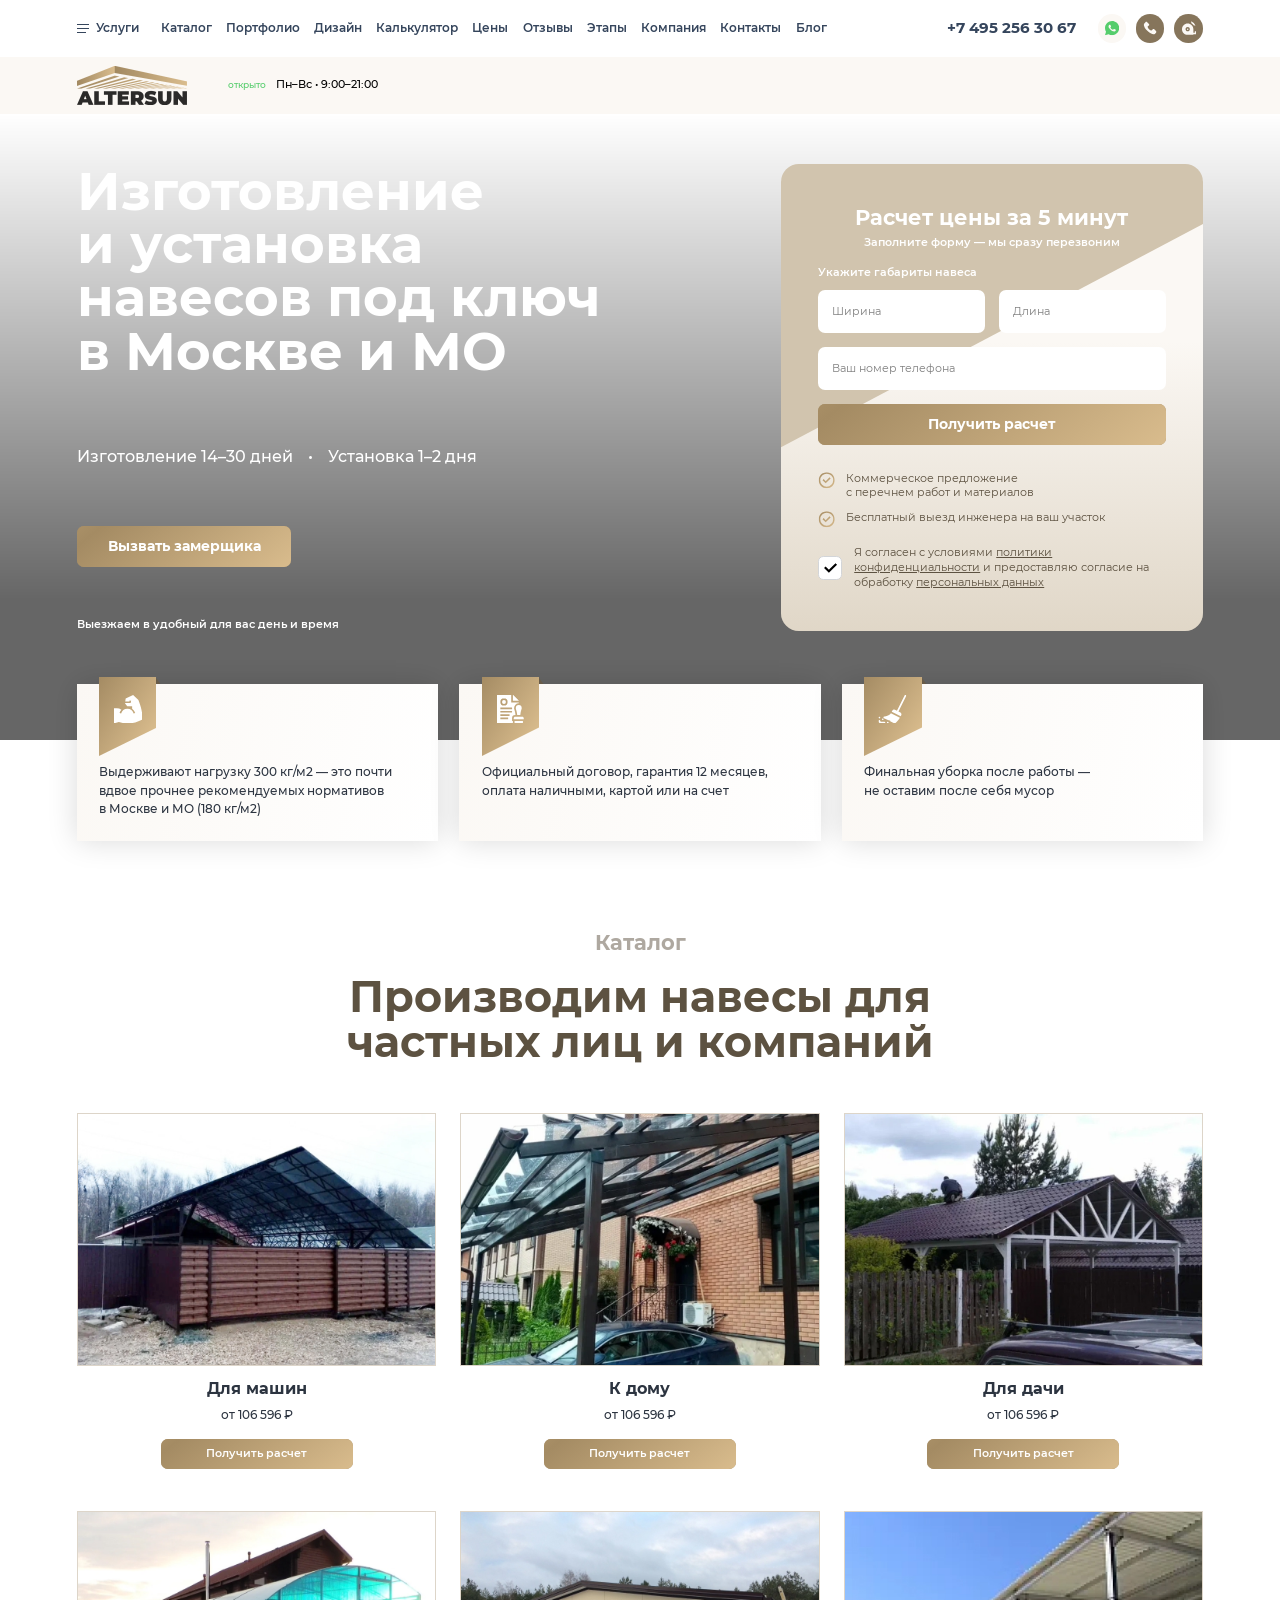
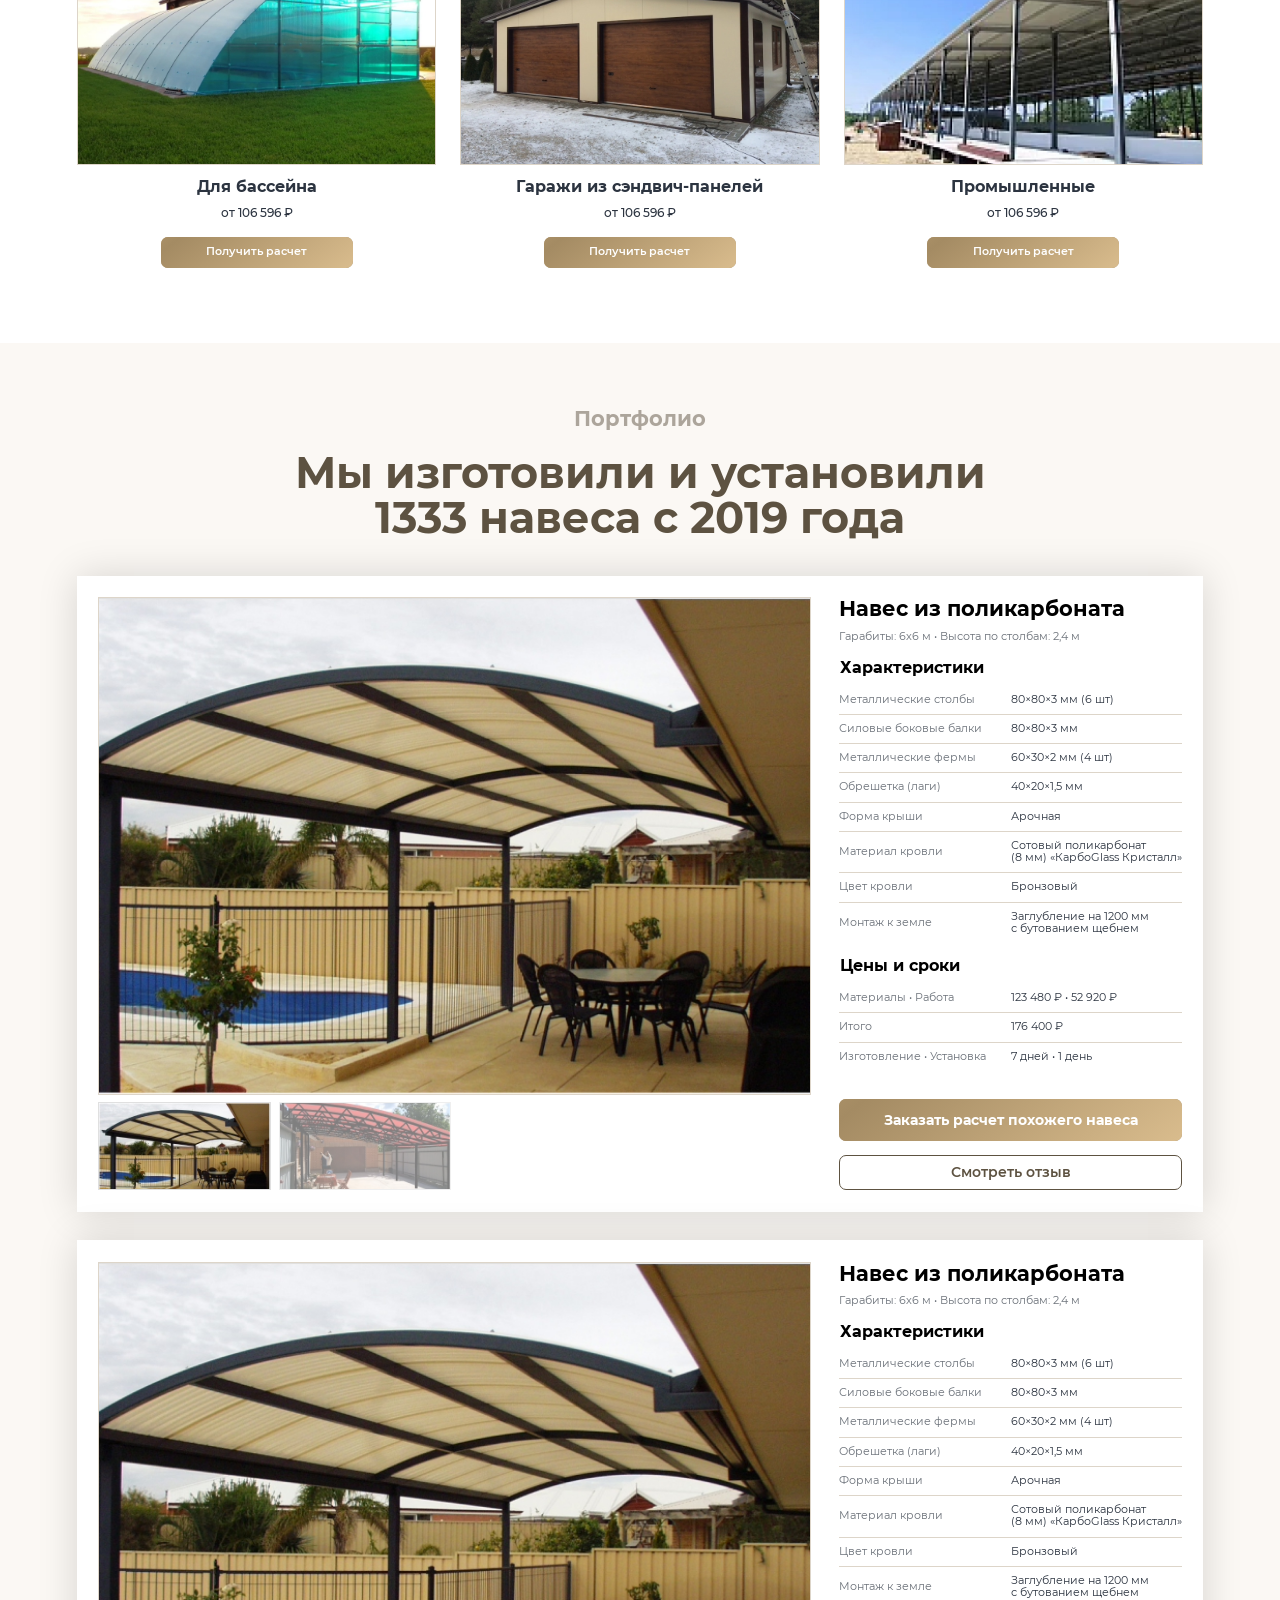
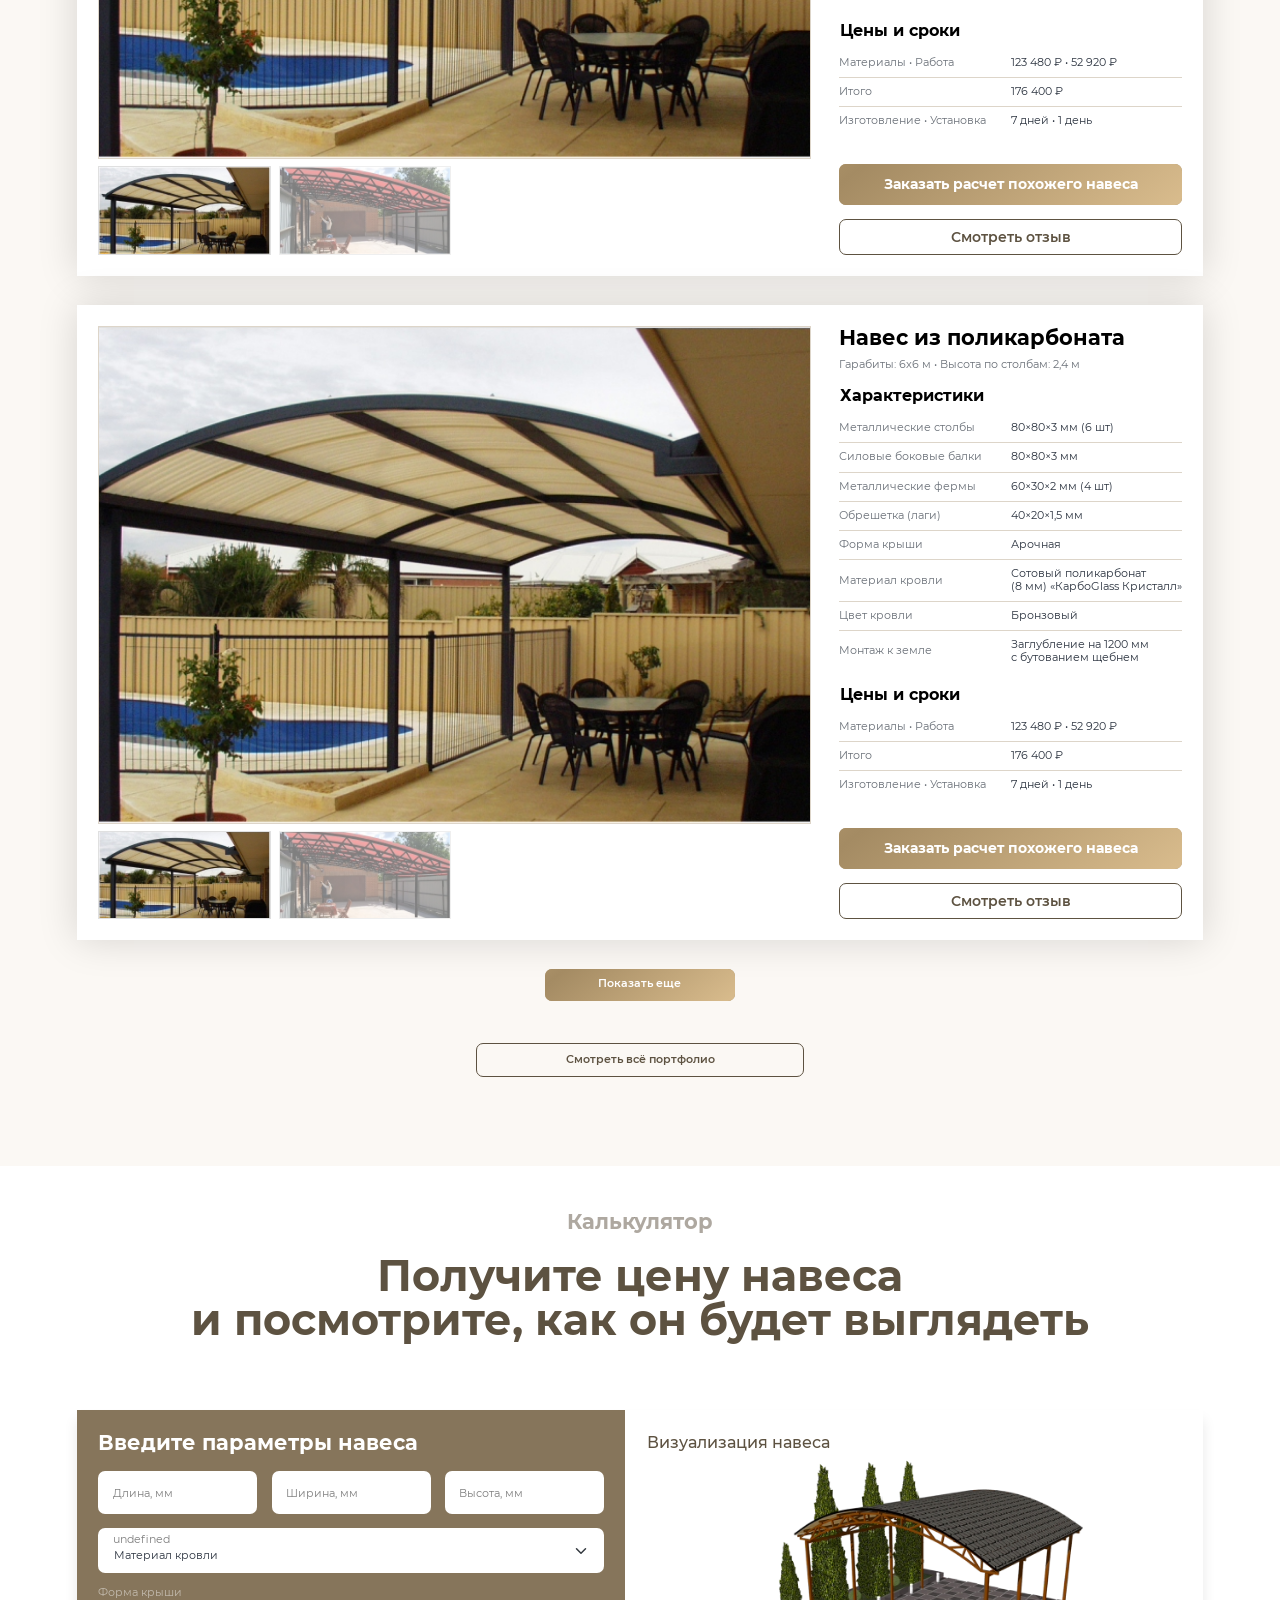
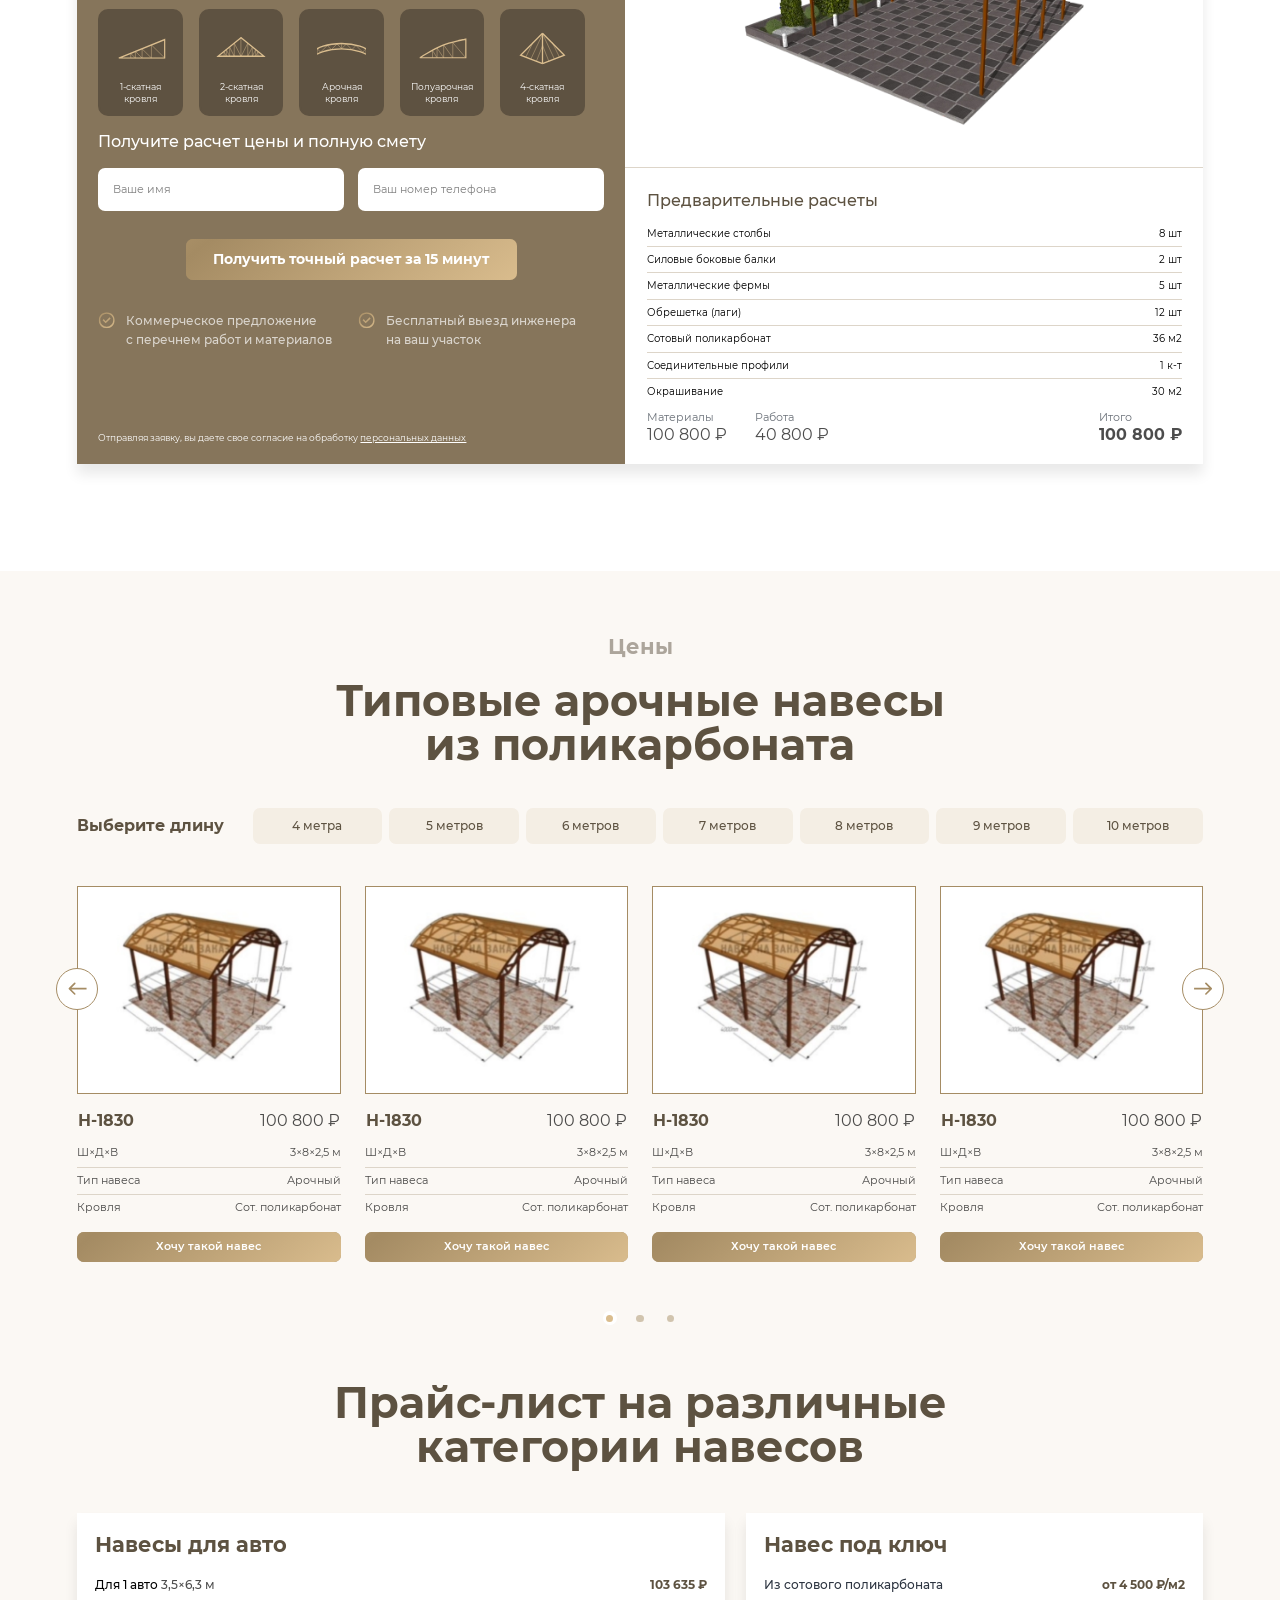
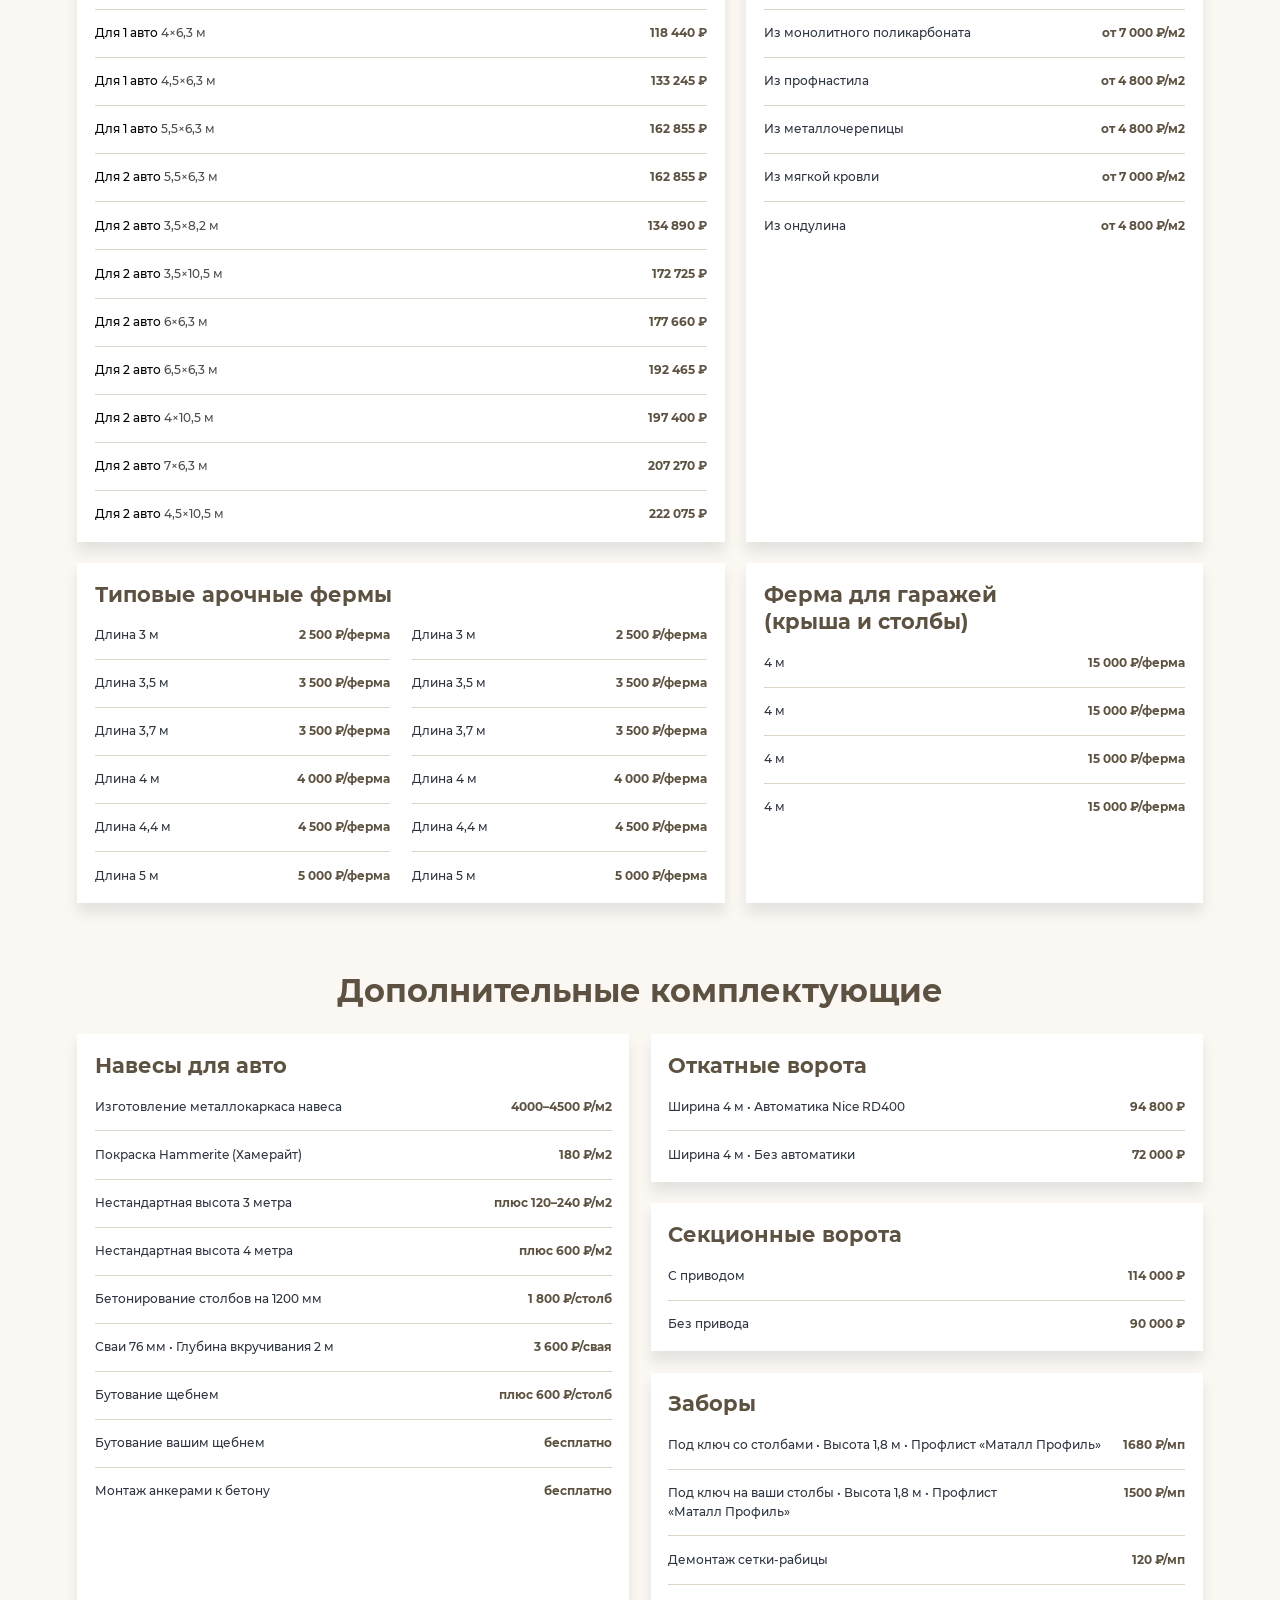
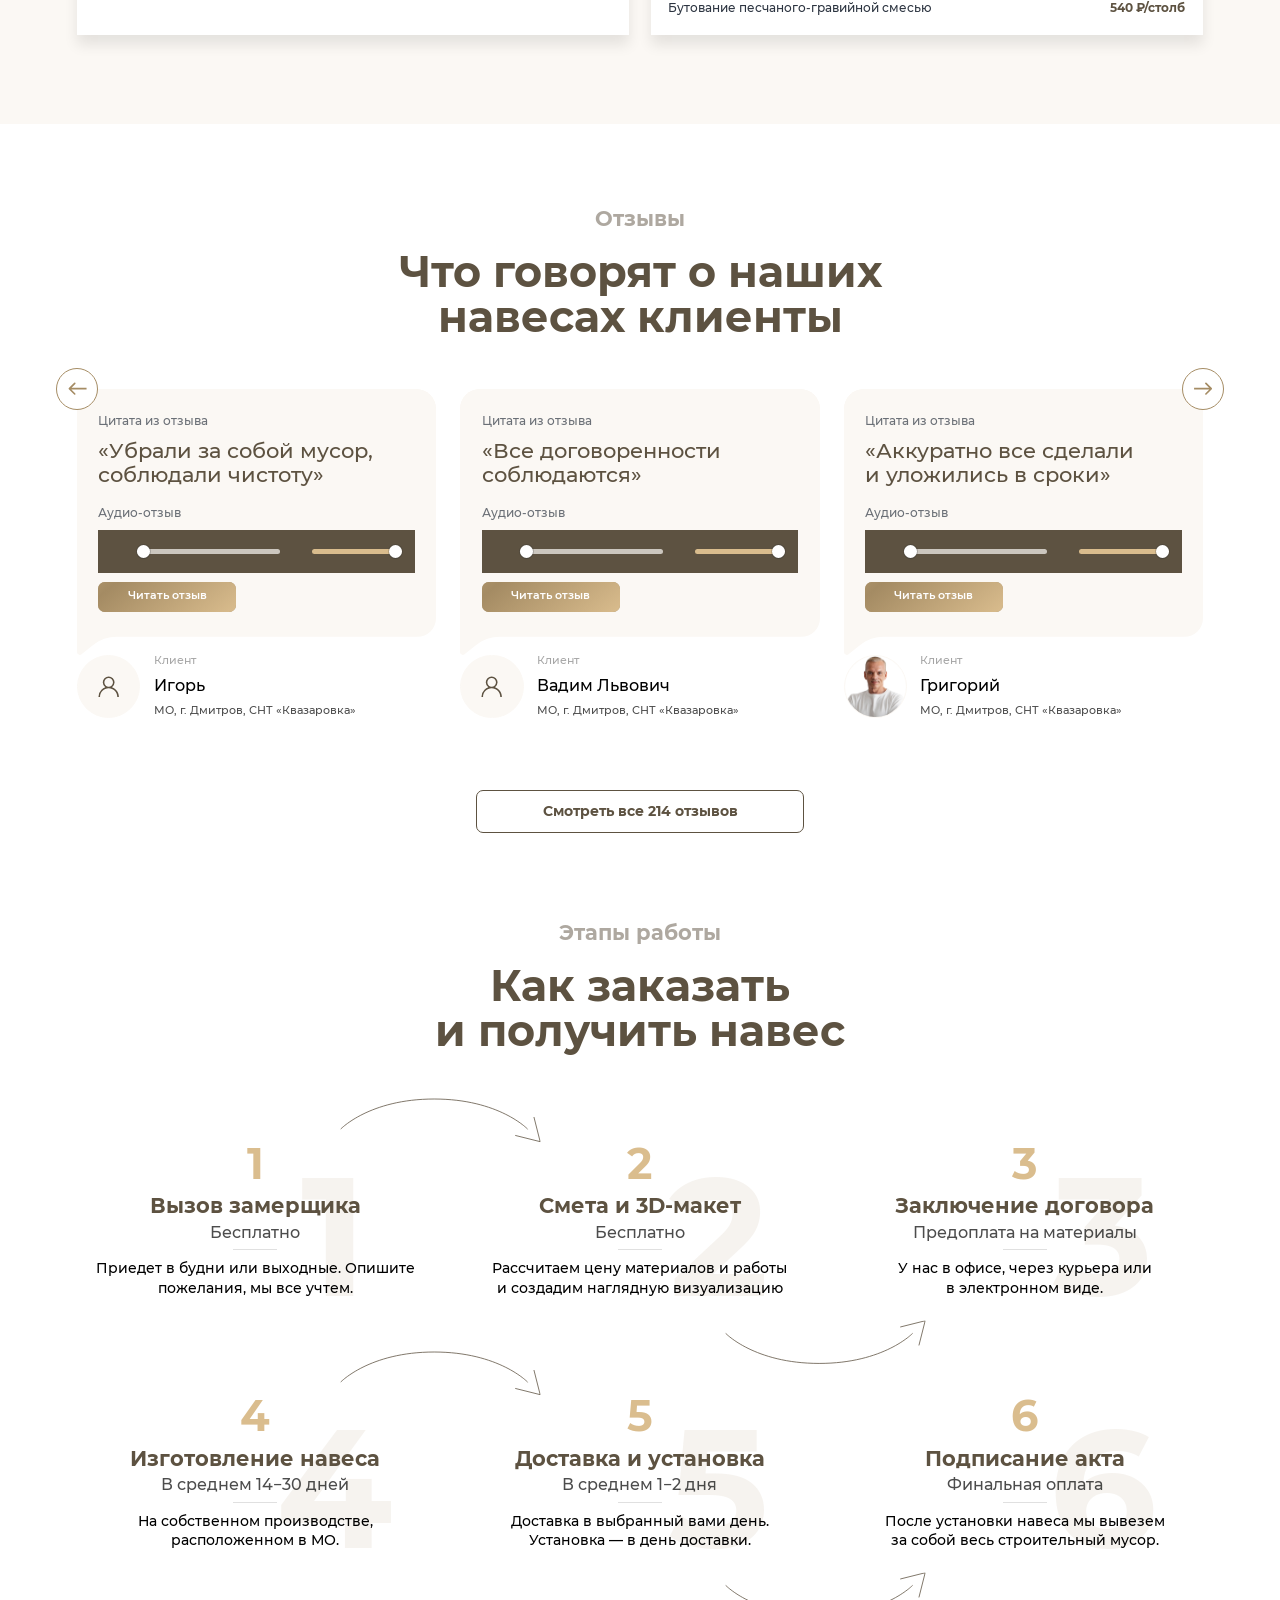
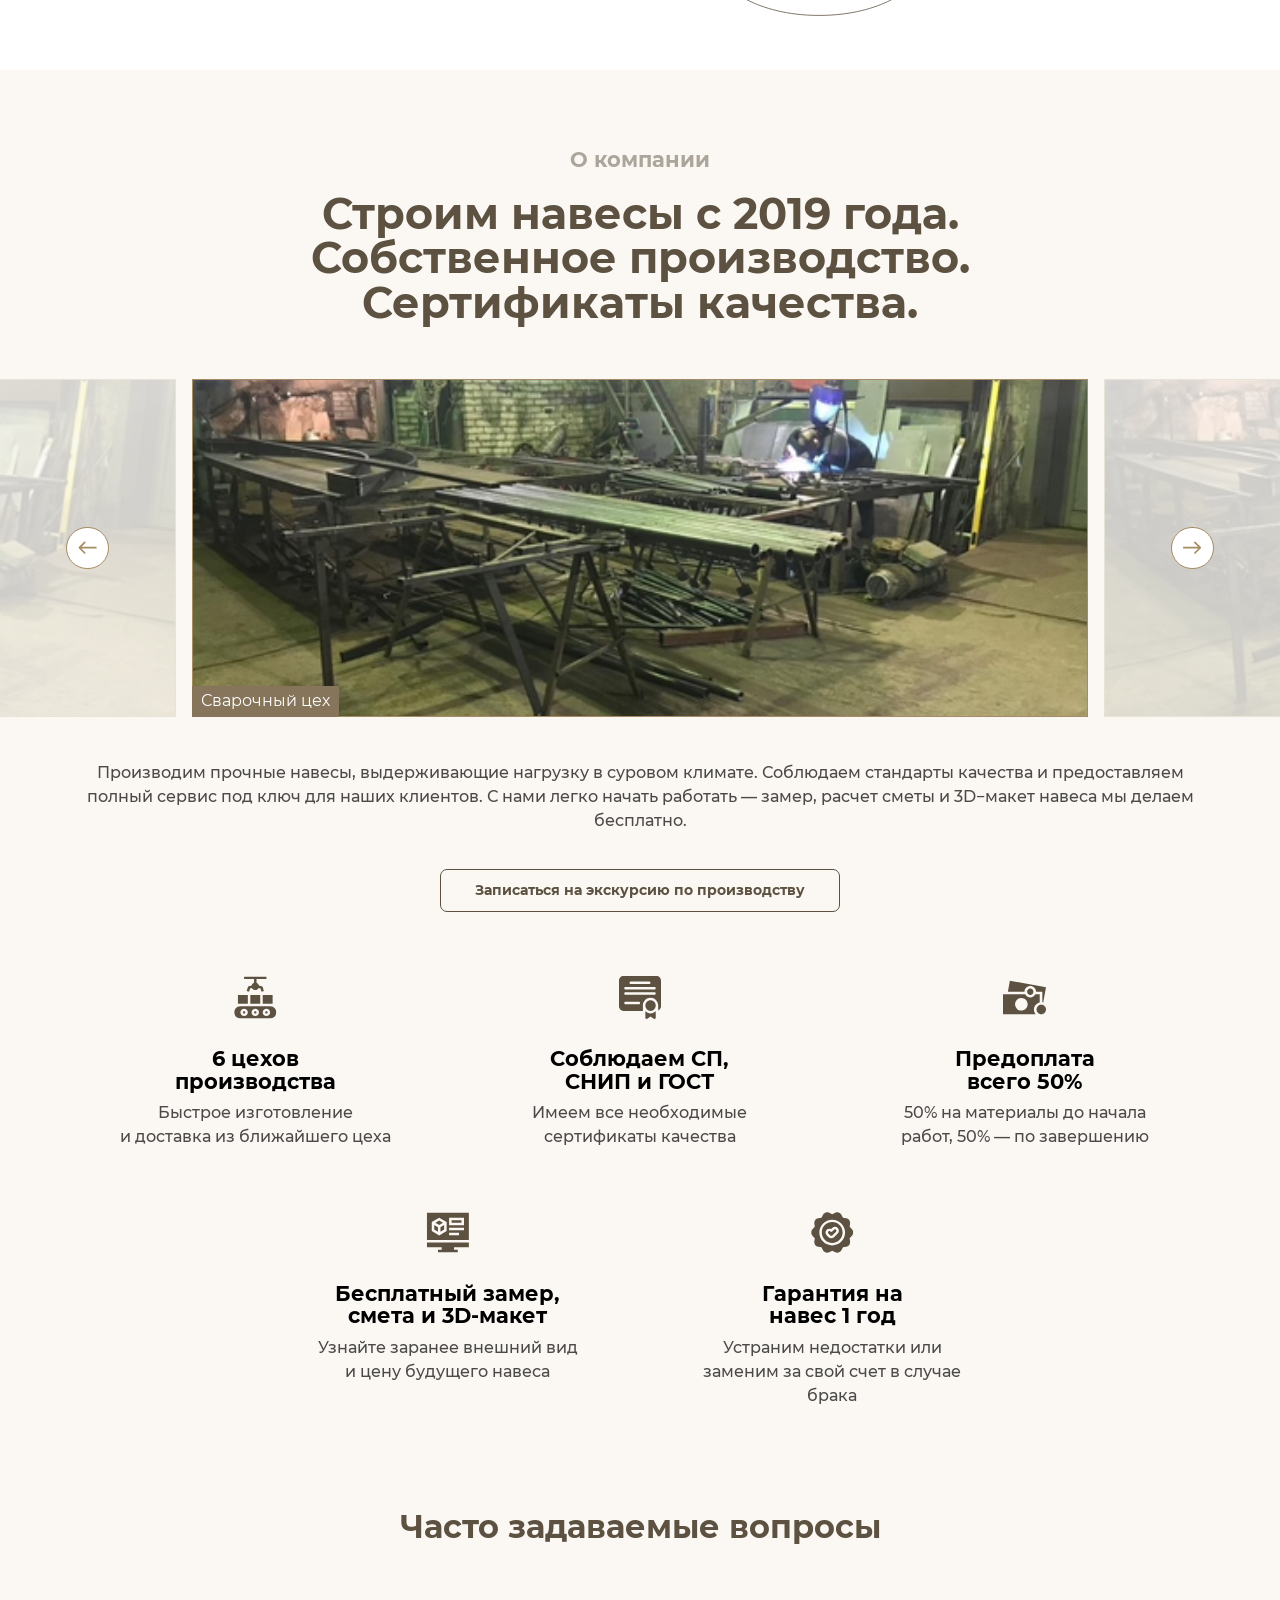
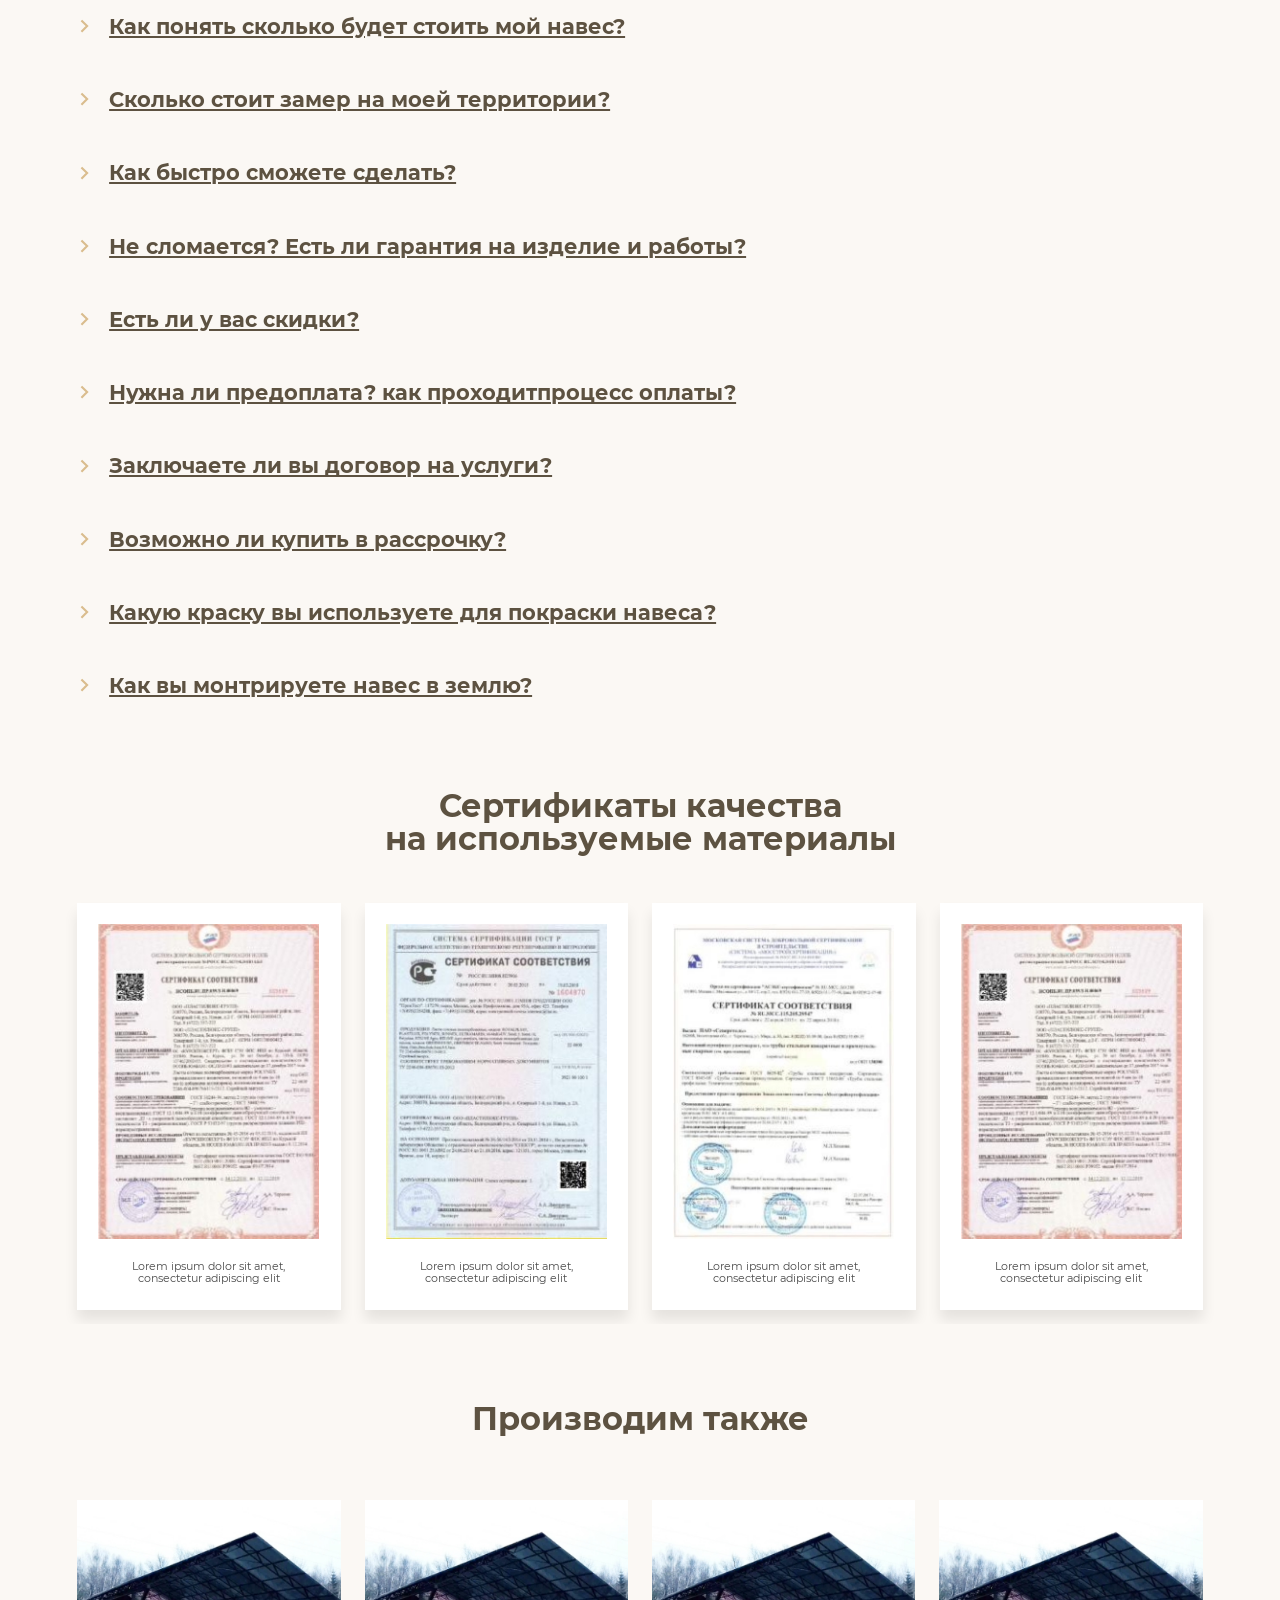
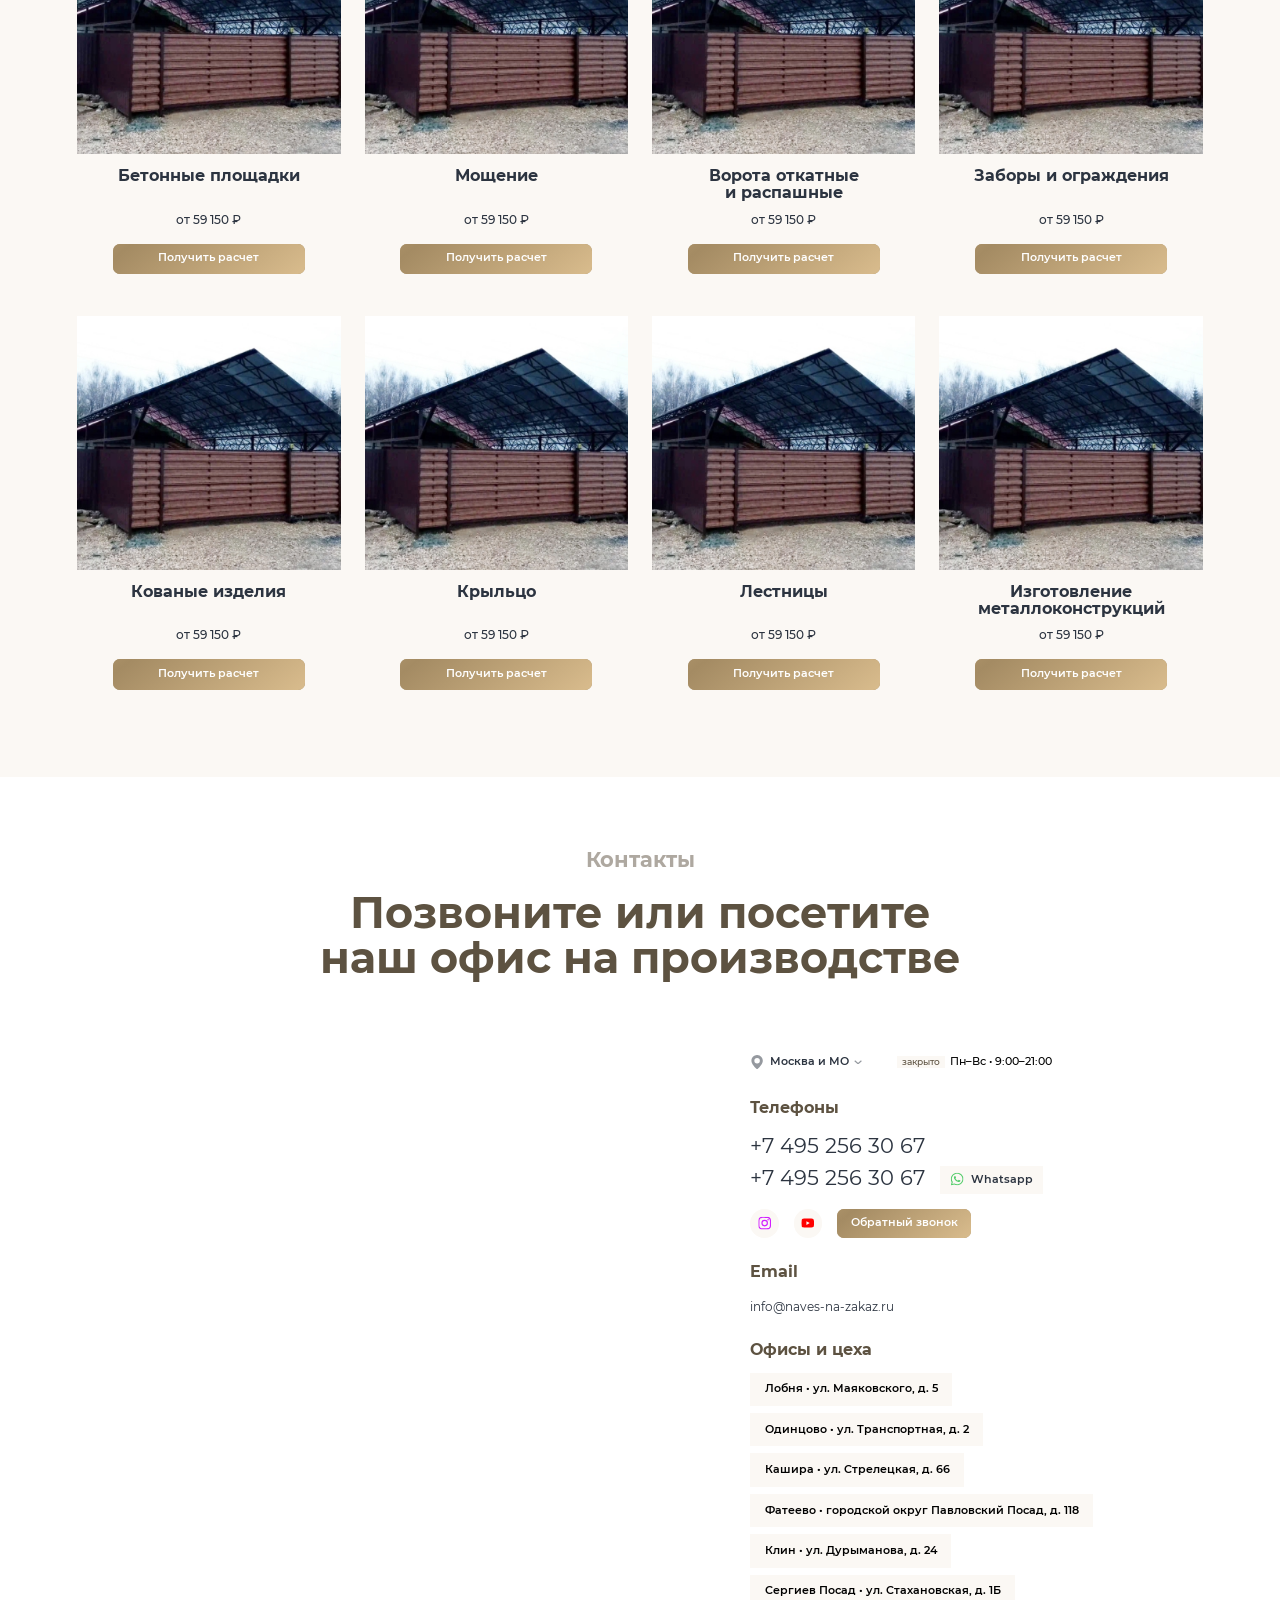
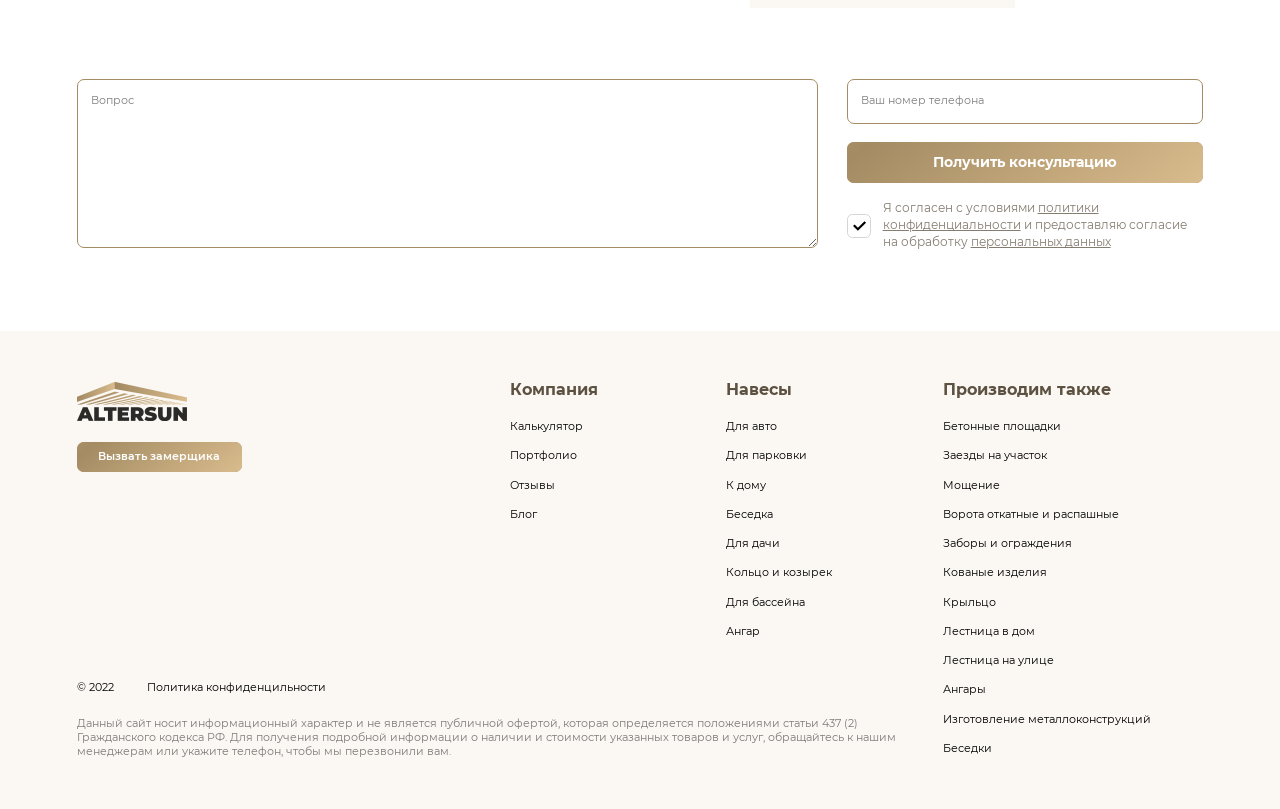
==== commit 1f35ae88: "edit footer" ====
--- a/public/index.html
+++ b/public/index.html
@@ -2637,7 +2637,7 @@
 										</label>
 									</div>
 									<!-- +e.input-wrap-->
-									<button class="btn btn btn-primary" type="submit">Получить консультацию</button>
+									<button class="btn btn btn-primary btn-lg btn-gradient" type="submit">Получить консультацию</button>
 									<div class="form-wrap__agreement">
 										<label class="custom-input form-check"><input class="custom-input__input form-check-input" name="checkbox" type="checkbox" checked="checked" required="required"/><span class="custom-input__text form-check-label">Я согласен с условиями <a class="link-modal-js" href="#modal-policy">политики конфиденциальности</a> и предоставляю согласие на обработку <a class="link-modal-js" href="#modal-policy">персональных данных</a> </span>
 										</label>
@@ -2652,37 +2652,61 @@
 			<footer class="footer">
 				<div class="container">
 					<div class="row">
-						<div class="col-lg-3">
-							<div class="footer__head">
-								<a class="logo" href="/"><img src="img/logo.png" alt="" loading="lazy"/>
-								</a>
-							</div>
-							<a class="footer__btn btn btn-primary btn-sm link-modal-js" href="#modal-call" data-title="Вызвать замерщика" data-text="Оставьте свой номер телефона, мы&amp;nbsp;вам перезвоним и&amp;nbsp;договоримся о&amp;nbsp;замере" data-btn="Отправить" data-pic="1">Вызвать замерщика 
-							</a>
-						</div>
-						<div class="col-6 col-md-4 col-lg-2 ml-lg-auto">
-							<h6>Компания</h6>
-							<ul>
-								<li><a href="#">Калькулятор</a></li>
-								<li><a href="#">Портфолио</a></li>
-								<li><a href="#">Отзывы</a></li>
-								<li><a href="#">Блог</a></li>
-							</ul>
-						</div>
-						<div class="col-6 col-md-4 col-lg-2">
-							<h6>Навесы</h6>
-							<ul>
-								<li><a href="#">Для авто</a></li>
-								<li><a href="#">Для парковки</a></li>
-								<li><a href="#">К дому</a></li>
-								<li><a href="#">Беседка</a></li>
-								<li><a href="#">Для дачи</a></li>
-								<li><a href="#">Кольцо и козырек</a></li>
-								<li><a href="#">Для бассейна</a></li>
-								<li><a href="#">Ангар</a></li>
-							</ul>
-						</div>
-						<div class="footer__col col-md-4 col-lg-3">
+						<div class="footer__col-main col-lg-9">
+							<div class="row">
+								<div class="col-lg-4 col-xl-3">
+									<div class="footer__head">
+										<a class="logo" href="/"><img src="img/logo.png" alt="" loading="lazy"/>
+										</a>
+									</div>
+									<a class="footer__btn btn btn-primary btn-sm btn-gradient link-modal-js" href="#modal-call" data-title="Вызвать замерщика" data-text="Оставьте свой номер телефона, мы&amp;nbsp;вам перезвоним и&amp;nbsp;договоримся о&amp;nbsp;замере" data-btn="Отправить" data-pic="1">Вызвать замерщика 
+									</a>
+								</div>
+								<div class="col-6 col-sm-4 col-xl-3 ml-lg-auto">
+									<h6>Компания</h6>
+									<ul>
+										<li><a href="#">Калькулятор</a></li>
+										<li><a href="#">Портфолио</a></li>
+										<li><a href="#">Отзывы</a></li>
+										<li><a href="#">Блог</a></li>
+									</ul>
+								</div>
+								<div class="col-6 col-sm-4 col-xl-3">
+									<h6>Навесы</h6>
+									<ul>
+										<li><a href="#">Для авто</a></li>
+										<li><a href="#">Для парковки</a></li>
+										<li><a href="#">К дому</a></li>
+										<li><a href="#">Беседка</a></li>
+										<li><a href="#">Для дачи</a></li>
+										<li><a href="#">Кольцо и козырек</a></li>
+										<li><a href="#">Для бассейна</a></li>
+										<li><a href="#">Ангар</a></li>
+									</ul>
+								</div>
+								<div class="col-sm-4 d-lg-none">
+									<h6>Производим также</h6>
+									<ul>
+										<li><a href="#">Бетонные площадки</a></li>
+										<li><a href="#">Заезды на участок</a></li>
+										<li><a href="#">Мощение</a></li>
+										<li><a href="#">Ворота откатные и распашные</a></li>
+										<li><a href="#">Заборы и ограждения</a></li>
+										<li><a href="#">Кованые изделия</a></li>
+										<li><a href="#">Крыльцо</a></li>
+										<li><a href="#">Лестница в дом</a></li>
+										<li><a href="#">Лестница на улице</a></li>
+										<li><a href="#">Ангары</a></li>
+										<li><a href="#">Изготовление металлоконструкций</a></li>
+										<li><a href="#">Беседки </a></li>
+									</ul>
+								</div>
+							</div>
+							<div class="footer__content"><span>© 2022</span><a href="#">Политика конфиденцильности</a>
+								<p>Данный сайт носит информационный характер и&nbsp;не&nbsp;является публичной офертой, которая определяется положениями статьи 437 (2) Гражданского кодекса РФ. Для получения подробной информации о&nbsp;наличии и&nbsp;стоимости указанных товаров и&nbsp;услуг, обращайтесь к&nbsp;нашим менеджерам или укажите телефон, чтобы мы&nbsp;перезвонили вам.</p>
+							</div>
+						</div>
+						<div class="col-lg-3 d-none d-lg-block">
 							<h6>Производим также</h6>
 							<ul>
 								<li><a href="#">Бетонные площадки</a></li>
@@ -2698,11 +2722,6 @@
 								<li><a href="#">Изготовление металлоконструкций</a></li>
 								<li><a href="#">Беседки </a></li>
 							</ul>
-						</div>
-						<div class="col-lg-8">
-							<div class="footer__content"><span>© 2022</span><a href="#">Политика конфиденцильности</a>
-								<p>Данный сайт носит информационный характер и&nbsp;не&nbsp;является публичной офертой, которая определяется положениями статьи 437 (2) Гражданского кодекса РФ. Для получения подробной информации о&nbsp;наличии и&nbsp;стоимости указанных товаров и&nbsp;услуг, обращайтесь к&nbsp;нашим менеджерам или укажите телефон, чтобы мы&nbsp;перезвонили вам. </p>
-							</div>
 						</div>
 					</div>
 				</div>
--- a/public/css/main.min.css
+++ b/public/css/main.min.css
@@ -1 +1 @@
-@charset "UTF-8";@font-face{font-display:swap;font-family:Montserrat;font-style:normal;font-weight:400;src:url(../fonts/montserrat-regular.woff2) format("woff2")}@font-face{font-display:swap;font-family:Montserrat;font-style:normal;font-weight:700;src:url(../fonts/montserrat-bold.woff2) format("woff2")}@font-face{font-display:swap;font-family:Montserrat;font-style:normal;font-weight:500;src:url(../fonts/montserrat-medium.woff2) format("woff2")}@font-face{font-display:swap;font-family:Montserrat;font-style:normal;font-weight:600;src:url(../fonts/montserrat-semibold.woff2) format("woff2")}.icon{fill:currentColor;display:inline-block;height:1em;width:1em}.icon-arrow-left{font-size:1.6rem;width:1.4375em}.icon-arrow-right{font-size:1.6rem;width:1.375em}.icon-arrow-up{font-size:1.5rem;width:.9333333333em}.icon-basket{font-size:2.4rem;width:.9166666667em}.icon-callBack{font-size:2.4rem;width:1em}.icon-categories-1,.icon-categories-2,.icon-categories-3,.icon-categories-4,.icon-categories-5,.icon-categories-6{font-size:3.2rem;width:1.03125em}.icon-categories-btn{font-size:1.5rem;width:1em}.icon-check{font-size:2.7rem;width:1em}.icon-chevron-back{font-size:2.4rem;width:1em}.icon-chevron-down{font-size:.6rem;width:1.8333333333em}.icon-chevron-right{font-size:2rem;width:.65em}.icon-clock{font-size:2.4rem;width:1em}.icon-eye{font-size:3.2rem;width:1em}.icon-fb{font-size:2.4rem;width:1em}.icon-geo-tag{font-size:1.6rem;width:1em}.icon-headerBlock-1{font-size:3.2rem;width:1em}.icon-headerBlock-2,.icon-headerBlock-3{font-size:3.2rem;width:1.03125em}.icon-instagram{font-size:2.4rem;width:1em}.icon-instagram-map{font-size:1.7rem;width:.9411764706em}.icon-logo-top{font-size:4rem;width:2.575em}.icon-measuring{font-size:1.6rem;width:1em}.icon-menu{font-size:1.2rem;width:1.25em}.icon-next{font-size:1rem;width:.8em}.icon-person{font-size:2.5rem;width:1em}.icon-phone-call{font-size:1.6rem;width:1em}.icon-positive{font-size:1.8rem;width:1em}.icon-prev{font-size:1rem;width:.8em}.icon-roulette{font-size:2.4rem;width:1em}.icon-sStages-arrow{font-size:5.7rem;width:4.5263157895em}.icon-search{font-size:1.7rem;width:.9411764706em}.icon-telegram,.icon-viber{font-size:1.6rem;width:1em}.icon-vk{font-size:2.4rem;width:1em}.icon-wa{font-size:2rem;width:1em}.icon-whatsapp{font-size:1.28rem;width:1em}.icon-whatsapp-2{font-size:1.7rem;width:1em}.icon-youtube{font-size:1.7rem;width:.9411764706em}.icon-yzen{font-size:5rem;width:1em}:root{--bs-blue:#0d6efd;--bs-indigo:#6610f2;--bs-purple:#6f42c1;--bs-pink:#d63384;--bs-red:#dc3545;--bs-orange:#fd7e14;--bs-yellow:#ffc107;--bs-green:#198754;--bs-teal:#20c997;--bs-cyan:#0dcaf0;--bs-white:#fff;--bs-gray:#6c757d;--bs-gray-dark:#343a40;--bs-gray-100:#f8f9fa;--bs-gray-200:#e9ecef;--bs-gray-300:#dee2e6;--bs-gray-400:#ced4da;--bs-gray-500:#adb5bd;--bs-gray-600:#6c757d;--bs-gray-700:#495057;--bs-gray-800:#343a40;--bs-gray-900:#212529;--bs-primary:#a58c64;--bs-secondary:#5d5241;--bs-success:#55cd6c;--bs-info:#ddd5c9;--bs-warning:#ff9c64;--bs-danger:#dc3545;--bs-light:#fbf8f4;--bs-primary-rgb:165,140,100;--bs-secondary-rgb:93,82,65;--bs-success-rgb:85,205,108;--bs-info-rgb:221,213,201;--bs-warning-rgb:255,156,100;--bs-danger-rgb:220,53,69;--bs-light-rgb:251,248,244;--bs-white-rgb:255,255,255;--bs-black-rgb:0,0,0;--bs-body-color-rgb:44,52,64;--bs-body-bg-rgb:255,255,255;--bs-font-sans-serif:"Montserrat",system-ui,-apple-system,"Segoe UI",Roboto,"Helvetica Neue",Arial,"Noto Sans","Liberation Sans",sans-serif,"Apple Color Emoji","Segoe UI Emoji","Segoe UI Symbol","Noto Color Emoji";--bs-font-monospace:SFMono-Regular,Menlo,Monaco,Consolas,"Liberation Mono","Courier New",monospace;--bs-gradient:linear-gradient(180deg,hsla(0,0%,100%,.15),hsla(0,0%,100%,0));--bs-body-font-family:var(--bs-font-sans-serif);--bs-body-font-size:0.9999999992rem;--bs-body-font-weight:400;--bs-body-line-height:1.5;--bs-body-color:#2c3440;--bs-body-bg:#fff;--bs-border-width:1px;--bs-border-style:solid;--bs-border-color:#dee2e6;--bs-border-color-translucent:rgba(0,0,0,.175);--bs-border-radius:0.4444444444rem;--bs-border-radius-sm:0.2rem;--bs-border-radius-lg:0.8888888889rem;--bs-border-radius-xl:1rem;--bs-border-radius-2xl:2rem;--bs-border-radius-pill:50rem;--bs-link-color:#a58c64;--bs-link-hover-color:#847050;--bs-code-color:#d63384;--bs-highlight-bg:#fcf8e3}*,:after,:before{box-sizing:border-box}body{-webkit-text-size-adjust:100%;-webkit-tap-highlight-color:rgba(0,0,0,0);background-color:var(--bs-body-bg);color:var(--bs-body-color);font-family:var(--bs-body-font-family);font-size:var(--bs-body-font-size);font-weight:var(--bs-body-font-weight);line-height:var(--bs-body-line-height);margin:0;text-align:var(--bs-body-text-align)}hr{border:0;border-top:1px solid;color:inherit;margin:1rem 0;opacity:.25}.h1,.h2,.h3,.h4,.h5,.h6,.sAccordion .section-title .h2,.sAccordion .section-title h2,.sCatalog--prod .h2,.sCatalog--prod h2,.sCertificates .h2,.sCertificates h2,.sFilter__body .accordion-item__head .h4,.sFilter__body .accordion-item__head h4,.sSpecifications table p,.sThanks .section-title .h1,.sThanks .section-title h1,h1,h2,h3,h4,h5,h6{color:#5d5241;font-weight:700;line-height:1.05;margin-bottom:.5rem;margin-top:0}.h1,h1{font-size:calc(1.39167rem + 1.9125vw)}.h2,.sThanks .section-title .h1,.sThanks .section-title h1,h2{font-size:calc(1.33611rem + 1.1625vw)}.h3,.sAccordion .sThanks .section-title .h1,.sAccordion .sThanks .section-title h1,.sAccordion .section-title .h2,.sAccordion .section-title h2,.sCatalog--prod .h2,.sCatalog--prod .sThanks .section-title .h1,.sCatalog--prod .sThanks .section-title h1,.sCatalog--prod h2,.sCertificates .h2,.sCertificates .sThanks .section-title .h1,.sCertificates .sThanks .section-title h1,.sCertificates h2,.sThanks .sAccordion .section-title .h1,.sThanks .sAccordion .section-title h1,.sThanks .section-title .sCatalog--prod .h1,.sThanks .section-title .sCatalog--prod h1,.sThanks .section-title .sCertificates .h1,.sThanks .section-title .sCertificates h1,h3{font-size:calc(1.28611rem + .4875vw)}.h4,h4{font-size:1.1111111102rem}.h5,h5{font-size:1.249999999rem}.h6,.sFilter__body .accordion-item__head .h4,.sFilter__body .accordion-item__head h4,.sSpecifications table p,h6{font-size:.9999999992rem}p{margin-bottom:1rem;margin-top:0}abbr[title]{cursor:help;-webkit-text-decoration:underline dotted;text-decoration:underline dotted;-webkit-text-decoration-skip-ink:none;text-decoration-skip-ink:none}address{font-style:normal;line-height:inherit;margin-bottom:1rem}ol,ul{padding-left:2rem}dl,ol,ul{margin-bottom:1rem;margin-top:0}ol ol,ol ul,ul ol,ul ul{margin-bottom:0}dt{font-weight:700}dd{margin-bottom:.5rem;margin-left:0}blockquote{margin:0 0 1rem}b,strong{font-weight:bolder}.small,small{font-size:.875em}.mark,mark{background-color:var(--bs-highlight-bg);padding:.2em}sub,sup{font-size:.75em;line-height:0;position:relative;vertical-align:baseline}sub{bottom:-.25em}sup{top:-.5em}a{color:var(--bs-link-color);text-decoration:none}a:hover{color:var(--bs-link-hover-color)}a:not([href]):not([class]),a:not([href]):not([class]):hover{color:inherit;text-decoration:none}code,kbd,pre,samp{font-family:var(--bs-font-monospace);font-size:1em}pre{display:block;font-size:.875em;margin-bottom:1rem;margin-top:0;overflow:auto}pre code{color:inherit;font-size:inherit;word-break:normal}code{word-wrap:break-word;color:var(--bs-code-color);font-size:.875em}a>code{color:inherit}kbd{background-color:#212529;border-radius:.2rem;color:#fff;font-size:.875em;padding:.2rem .4rem}kbd kbd{font-size:1em;font-weight:700;padding:0}figure{margin:0 0 1rem}img,svg{vertical-align:middle}table{border-collapse:collapse;caption-side:bottom}caption{color:#6c757d;padding-bottom:.5rem;padding-top:.5rem;text-align:left}th{text-align:inherit;text-align:-webkit-match-parent}tbody,td,tfoot,th,thead,tr{border:0 solid;border-color:inherit}label{display:inline-block}button{border-radius:0}button:focus:not(:focus-visible){outline:0}button,input,optgroup,select,textarea{font-family:inherit;font-size:inherit;line-height:inherit;margin:0}button,select{text-transform:none}[role=button]{cursor:pointer}select{word-wrap:normal}select:disabled{opacity:1}[list]:not([type=date]):not([type=datetime-local]):not([type=month]):not([type=week]):not([type=time])::-webkit-calendar-picker-indicator{display:none!important}[type=button],[type=reset],[type=submit],button{-webkit-appearance:button}[type=button]:not(:disabled),[type=reset]:not(:disabled),[type=submit]:not(:disabled),button:not(:disabled){cursor:pointer}::-moz-focus-inner{border-style:none;padding:0}textarea{resize:vertical}fieldset{border:0;margin:0;min-width:0;padding:0}legend{float:left;font-size:calc(1.275rem + .3375vw);line-height:inherit;margin-bottom:.5rem;padding:0;width:100%}legend+*{clear:left}::-webkit-datetime-edit-day-field,::-webkit-datetime-edit-fields-wrapper,::-webkit-datetime-edit-hour-field,::-webkit-datetime-edit-minute,::-webkit-datetime-edit-month-field,::-webkit-datetime-edit-text,::-webkit-datetime-edit-year-field{padding:0}::-webkit-inner-spin-button{height:auto}[type=search]{-webkit-appearance:textfield;outline-offset:-2px}::-webkit-search-decoration{-webkit-appearance:none}::-webkit-color-swatch-wrapper{padding:0}::-webkit-file-upload-button{-webkit-appearance:button;font:inherit}::file-selector-button{-webkit-appearance:button;font:inherit}output{display:inline-block}iframe{border:0}summary{cursor:pointer;display:list-item}progress{vertical-align:baseline}[hidden]{display:none!important}.lead{font-size:1.249999999rem;font-weight:300}.display-1{font-size:calc(1.625rem + 5.0625vw);font-weight:300;line-height:1.05}.display-2{font-size:calc(1.575rem + 4.3875vw);font-weight:300;line-height:1.05}.display-3{font-size:calc(1.525rem + 3.7125vw);font-weight:300;line-height:1.05}.display-4{font-size:calc(1.475rem + 3.0375vw);font-weight:300;line-height:1.05}.display-5{font-size:calc(1.425rem + 2.3625vw);font-weight:300;line-height:1.05}.display-6{font-size:calc(1.375rem + 1.6875vw);font-weight:300;line-height:1.05}.list-inline,.list-unstyled{list-style:none;padding-left:0}.list-inline-item{display:inline-block}.list-inline-item:not(:last-child){margin-right:.5rem}.initialism{font-size:.875em;text-transform:uppercase}.blockquote{font-size:1.249999999rem;margin-bottom:1rem}.blockquote>:last-child{margin-bottom:0}.blockquote-footer{color:#6c757d;font-size:.875em;margin-bottom:1rem;margin-top:-1rem}.blockquote-footer:before{content:"— "}.container,.container-fluid,.container-lg,.container-md,.container-sm,.container-xl,.container-xxl{--bs-gutter-x:0.8888888889rem;--bs-gutter-y:0;margin-left:auto;margin-right:auto;padding-left:calc(var(--bs-gutter-x)*.5);padding-right:calc(var(--bs-gutter-x)*.5);width:100%}.row{--bs-gutter-x:1.7777777778rem;--bs-gutter-y:0;display:flex;flex-wrap:wrap;margin-left:calc(var(--bs-gutter-x)*-.5);margin-right:calc(var(--bs-gutter-x)*-.5);margin-top:calc(var(--bs-gutter-y)*-1)}.row>*{flex-shrink:0;margin-top:var(--bs-gutter-y);max-width:100%;padding-left:calc(var(--bs-gutter-x)*.5);padding-right:calc(var(--bs-gutter-x)*.5);width:100%}.col{flex:1 0 0%}.row-cols-auto>*{flex:0 0 auto;width:auto}.row-cols-1>*{flex:0 0 auto;width:100%}.row-cols-2>*{flex:0 0 auto;width:50%}.row-cols-3>*{flex:0 0 auto;width:33.3333333333%}.row-cols-4>*{flex:0 0 auto;width:25%}.row-cols-5>*{flex:0 0 auto;width:20%}.row-cols-6>*{flex:0 0 auto;width:16.6666666667%}.col-auto{flex:0 0 auto;width:auto}.col-1{flex:0 0 auto;width:8.33333333%}.col-2{flex:0 0 auto;width:16.66666667%}.col-3{flex:0 0 auto;width:25%}.col-4{flex:0 0 auto;width:33.33333333%}.col-5{flex:0 0 auto;width:41.66666667%}.col-6{flex:0 0 auto;width:50%}.col-7{flex:0 0 auto;width:58.33333333%}.col-8{flex:0 0 auto;width:66.66666667%}.col-9{flex:0 0 auto;width:75%}.col-10{flex:0 0 auto;width:83.33333333%}.col-11{flex:0 0 auto;width:91.66666667%}.col-12{flex:0 0 auto;width:100%}.offset-1{margin-left:8.33333333%}.offset-2{margin-left:16.66666667%}.offset-3{margin-left:25%}.offset-4{margin-left:33.33333333%}.offset-5{margin-left:41.66666667%}.offset-6{margin-left:50%}.offset-7{margin-left:58.33333333%}.offset-8{margin-left:66.66666667%}.offset-9{margin-left:75%}.offset-10{margin-left:83.33333333%}.offset-11{margin-left:91.66666667%}.g-0,.gx-0{--bs-gutter-x:0}.g-0,.gy-0{--bs-gutter-y:0}.g-1,.gx-1{--bs-gutter-x:0.25rem}.g-1,.gy-1{--bs-gutter-y:0.25rem}.g-2,.gx-2{--bs-gutter-x:0.5rem}.g-2,.gy-2{--bs-gutter-y:0.5rem}.g-3,.gx-3{--bs-gutter-x:1rem}.g-3,.gy-3{--bs-gutter-y:1rem}.g-4,.gx-4{--bs-gutter-x:1.5rem}.g-4,.gy-4{--bs-gutter-y:1.5rem}.g-5,.gx-5{--bs-gutter-x:3rem}.g-5,.gy-5{--bs-gutter-y:3rem}.form-label{margin-bottom:.5rem}.col-form-label{font-size:inherit;line-height:1.35;margin-bottom:0;padding-bottom:calc(.88889rem + 1px);padding-top:calc(.88889rem + 1px)}.col-form-label-lg{font-size:1.249999999rem;padding-bottom:calc(.5rem + 1px);padding-top:calc(.5rem + 1px)}.col-form-label-sm{font-size:.8749999993rem;padding-bottom:calc(.25rem + 1px);padding-top:calc(.25rem + 1px)}.form-text{color:#6c757d;font-size:.875em;margin-top:.25rem}.form-control{-webkit-appearance:none;-moz-appearance:none;appearance:none;background-clip:padding-box;background-color:#fff;border:1px solid transparent;border-radius:.4444444444rem;color:#2c3440;display:block;font-size:.6666666661rem;font-weight:400;line-height:1.35;padding:.8888888889rem;transition:border-color .15s ease-in-out,box-shadow .15s ease-in-out;width:100%}.form-control[type=file]{overflow:hidden}.form-control[type=file]:not(:disabled):not([readonly]){cursor:pointer}.form-control:focus{background-color:#fff;border-color:#d2c6b2;box-shadow:none;color:#2c3440;outline:0}.form-control::-webkit-date-and-time-value{height:1.35em}.form-control::-moz-placeholder{color:rgba(44,52,64,.5);opacity:1}.form-control::placeholder{color:rgba(44,52,64,.5);opacity:1}.form-control:disabled{background-color:#e9ecef;opacity:1}.form-control::-webkit-file-upload-button{-webkit-margin-end:.8888888889rem;background-color:#e9ecef;border:0 solid;border-color:inherit;border-inline-end-width:1px;border-radius:0;color:#2c3440;margin:-.8888888889rem;margin-inline-end:.8888888889rem;padding:.8888888889rem;pointer-events:none;-webkit-transition:color .15s ease-in-out,background-color .15s ease-in-out,border-color .15s ease-in-out,box-shadow .15s ease-in-out;transition:color .15s ease-in-out,background-color .15s ease-in-out,border-color .15s ease-in-out,box-shadow .15s ease-in-out}.form-control::file-selector-button{-webkit-margin-end:.8888888889rem;background-color:#e9ecef;border:0 solid;border-color:inherit;border-inline-end-width:1px;border-radius:0;color:#2c3440;margin:-.8888888889rem;margin-inline-end:.8888888889rem;padding:.8888888889rem;pointer-events:none;transition:color .15s ease-in-out,background-color .15s ease-in-out,border-color .15s ease-in-out,box-shadow .15s ease-in-out}.form-control:hover:not(:disabled):not([readonly])::-webkit-file-upload-button{background-color:#dde0e3}.form-control:hover:not(:disabled):not([readonly])::file-selector-button{background-color:#dde0e3}.form-control-plaintext{background-color:transparent;border:solid transparent;border-width:1px 0;color:#2c3440;display:block;line-height:1.35;margin-bottom:0;padding:.8888888889rem 0;width:100%}.form-control-plaintext:focus{outline:0}.form-control-plaintext.form-control-lg,.form-control-plaintext.form-control-sm{padding-left:0;padding-right:0}.form-control-sm{border-radius:.2rem;font-size:.8749999993rem;min-height:calc(1.35em + .5rem + 2px);padding:.25rem .5rem}.form-control-sm::-webkit-file-upload-button{-webkit-margin-end:.5rem;margin:-.25rem -.5rem;margin-inline-end:.5rem;padding:.25rem .5rem}.form-control-sm::file-selector-button{-webkit-margin-end:.5rem;margin:-.25rem -.5rem;margin-inline-end:.5rem;padding:.25rem .5rem}.form-control-lg{border-radius:.8888888889rem;font-size:1.249999999rem;min-height:calc(1.35em + 1rem + 2px);padding:.5rem 1rem}.form-control-lg::-webkit-file-upload-button{-webkit-margin-end:1rem;margin:-.5rem -1rem;margin-inline-end:1rem;padding:.5rem 1rem}.form-control-lg::file-selector-button{-webkit-margin-end:1rem;margin:-.5rem -1rem;margin-inline-end:1rem;padding:.5rem 1rem}textarea.form-control{min-height:calc(1.35em + 1.77778rem + 2px)}textarea.form-control-sm{min-height:calc(1.35em + .5rem + 2px)}textarea.form-control-lg{min-height:calc(1.35em + 1rem + 2px)}.form-control-color{height:calc(1.35em + 1.77778rem + 2px);padding:.8888888889rem;width:3rem}.form-control-color:not(:disabled):not([readonly]){cursor:pointer}.form-control-color::-moz-color-swatch{border:0!important;border-radius:.4444444444rem}.form-control-color::-webkit-color-swatch{border-radius:.4444444444rem}.form-control-color.form-control-sm{height:calc(1.35em + .5rem + 2px)}.form-control-color.form-control-lg{height:calc(1.35em + 1rem + 2px)}.form-select,.select2-container--default .select2-selection--single{-moz-padding-start:calc(.88889rem - 3px);-webkit-appearance:none;-moz-appearance:none;appearance:none;background-color:#fff;background-image:url("data:image/svg+xml;charset=utf-8,%3Csvg xmlns='http://www.w3.org/2000/svg' viewBox='0 0 16 16'%3E%3Cpath fill='none' stroke='%23343a40' stroke-linecap='round' stroke-linejoin='round' stroke-width='2' d='m2 5 6 6 6-6'/%3E%3C/svg%3E");background-position:right .8888888889rem center;background-repeat:no-repeat;background-size:16px 12px;border:1px solid transparent;border-radius:.4444444444rem;color:#2c3440;display:block;font-size:.6666666661rem;font-weight:400;line-height:1.35;padding:.8888888889rem 2.6666666667rem .8888888889rem .8888888889rem;transition:border-color .15s ease-in-out,box-shadow .15s ease-in-out;width:100%}.form-select:focus,.select2-container--default .select2-selection--single:focus{border-color:#d2c6b2;box-shadow:0 0 0 .25rem hsla(37,27%,52%,.25);outline:0}.form-select[multiple],.form-select[size]:not([size="1"]),.select2-container--default [multiple].select2-selection--single,.select2-container--default [size].select2-selection--single:not([size="1"]){background-image:none;padding-right:.8888888889rem}.form-select:disabled,.select2-container--default .select2-selection--single:disabled{background-color:#e9ecef}.form-select:-moz-focusring,.select2-container--default .select2-selection--single:-moz-focusring{color:transparent;text-shadow:0 0 0 #2c3440}.form-select-sm{border-radius:.2rem;font-size:.8749999993rem;padding-bottom:.25rem;padding-left:.5rem;padding-top:.25rem}.form-select-lg{border-radius:.8888888889rem;font-size:1.249999999rem;padding-bottom:.5rem;padding-left:1rem;padding-top:.5rem}.form-check{display:block;margin-bottom:.2777777778rem;min-height:.8888888889rem;padding-left:1.7777777778rem}.form-check .form-check-input{float:left;margin-left:-1.7777777778rem}.form-check-reverse{padding-left:0;padding-right:1.7777777778rem;text-align:right}.form-check-reverse .form-check-input{float:right;margin-left:0;margin-right:-1.7777777778rem}.form-check-input{color-adjust:exact;-webkit-appearance:none;-moz-appearance:none;appearance:none;background-color:#fff;background-position:50%;background-repeat:no-repeat;background-size:contain;border:1px solid #5d5241;height:.8888888889rem;margin-top:.3055555556rem;-webkit-print-color-adjust:exact;print-color-adjust:exact;vertical-align:top;width:.8888888889rem}.form-check-input[type=checkbox]{border-radius:.2222222222rem}.form-check-input[type=radio]{border-radius:50%}.form-check-input:active{filter:brightness(90%)}.form-check-input:focus{border-color:#5d5241;box-shadow:none;outline:0}.form-check-input:checked{background-color:#a58c64;border-color:#a58c64}.form-check-input:checked[type=checkbox]{background-image:url("data:image/svg+xml;charset=utf-8,%3Csvg xmlns='http://www.w3.org/2000/svg' viewBox='0 0 20 20'%3E%3Cpath fill='none' stroke='%23000' stroke-linecap='square' stroke-linejoin='square' stroke-width='2' d='m6 10 3 3 6-6'/%3E%3C/svg%3E")}.form-check-input:checked[type=radio]{background-image:url("data:image/svg+xml;charset=utf-8,%3Csvg xmlns='http://www.w3.org/2000/svg' viewBox='-4 -4 8 8'%3E%3Ccircle r='2'/%3E%3C/svg%3E")}.form-check-input[type=checkbox]:indeterminate{background-color:#a58c64;background-image:url("data:image/svg+xml;charset=utf-8,%3Csvg xmlns='http://www.w3.org/2000/svg' viewBox='0 0 20 20'%3E%3Cpath fill='none' stroke='%23fff' stroke-linecap='round' stroke-linejoin='round' stroke-width='3' d='M6 10h8'/%3E%3C/svg%3E");border-color:#a58c64}.form-check-input:disabled{filter:none;opacity:.5;pointer-events:none}.form-check-input:disabled~.form-check-label,.form-check-input[disabled]~.form-check-label{cursor:default;opacity:.5}.form-switch{padding-left:2.5em}.form-switch .form-check-input{background-image:url("data:image/svg+xml;charset=utf-8,%3Csvg xmlns='http://www.w3.org/2000/svg' viewBox='-4 -4 8 8'%3E%3Ccircle r='3' fill='rgba(0, 0, 0, 0.25)'/%3E%3C/svg%3E");background-position:0;border-radius:2em;margin-left:-2.5em;transition:background-position .15s ease-in-out;width:2em}.form-switch .form-check-input:focus{background-image:url("data:image/svg+xml;charset=utf-8,%3Csvg xmlns='http://www.w3.org/2000/svg' viewBox='-4 -4 8 8'%3E%3Ccircle r='3' fill='%23d2c6b2'/%3E%3C/svg%3E")}.form-switch .form-check-input:checked{background-image:url("data:image/svg+xml;charset=utf-8,%3Csvg xmlns='http://www.w3.org/2000/svg' viewBox='-4 -4 8 8'%3E%3Ccircle r='3' fill='%23fff'/%3E%3C/svg%3E");background-position:100%}.form-switch.form-check-reverse{padding-left:0;padding-right:2.5em}.form-switch.form-check-reverse .form-check-input{margin-left:0;margin-right:-2.5em}.form-check-inline{display:inline-block;margin-right:1rem}.btn-check{clip:rect(0,0,0,0);pointer-events:none;position:absolute}.btn-check:disabled+.adv-item__btn,.btn-check:disabled+.banner-item__btn,.btn-check:disabled+.btn,.btn-check:disabled+.catalogItem__btn,.btn-check:disabled+.headerBlock__btn,.btn-check:disabled+.reviewItem__btn,.btn-check:disabled+.sAbout__btn,.btn-check:disabled+.sFilter__btn-tooltip,.btn-check:disabled+.sReviews__btn,.btn-check:disabled+.sThanks__btn,.btn-check:disabled+.sThanks__contact,.btn-check:disabled+.sThanks__link,.btn-check:disabled+.sTypical__btn,.btn-check:disabled+.top-nav__btn,.btn-check[disabled]+.adv-item__btn,.btn-check[disabled]+.banner-item__btn,.btn-check[disabled]+.btn,.btn-check[disabled]+.catalogItem__btn,.btn-check[disabled]+.headerBlock__btn,.btn-check[disabled]+.reviewItem__btn,.btn-check[disabled]+.sAbout__btn,.btn-check[disabled]+.sFilter__btn-tooltip,.btn-check[disabled]+.sReviews__btn,.btn-check[disabled]+.sThanks__btn,.btn-check[disabled]+.sThanks__contact,.btn-check[disabled]+.sThanks__link,.btn-check[disabled]+.sTypical__btn,.btn-check[disabled]+.top-nav__btn,.headerBlock .btn-check:disabled+.form-wrap__btn,.headerBlock .btn-check[disabled]+.form-wrap__btn,.modal-win .btn-check:disabled+.form-wrap__btn,.modal-win .btn-check[disabled]+.form-wrap__btn,.sCalculator .btn-check:disabled+.form-wrap__btn,.sCalculator .btn-check[disabled]+.form-wrap__btn{filter:none;opacity:1;pointer-events:none}.form-range{-webkit-appearance:none;-moz-appearance:none;appearance:none;background-color:transparent;height:1.5rem;padding:0;width:100%}.form-range:focus{outline:0}.form-range:focus::-webkit-slider-thumb{box-shadow:0 0 0 1px #fff,none}.form-range:focus::-moz-range-thumb{box-shadow:0 0 0 1px #fff,none}.form-range::-moz-focus-outer{border:0}.form-range::-webkit-slider-thumb{-webkit-appearance:none;appearance:none;background-color:#a58c64;border:0;border-radius:1rem;height:1rem;margin-top:-.25rem;-webkit-transition:background-color .15s ease-in-out,border-color .15s ease-in-out,box-shadow .15s ease-in-out;transition:background-color .15s ease-in-out,border-color .15s ease-in-out,box-shadow .15s ease-in-out;width:1rem}.form-range::-webkit-slider-thumb:active{background-color:#e4ddd1}.form-range::-webkit-slider-runnable-track{background-color:#dee2e6;border-color:transparent;border-radius:1rem;color:transparent;cursor:pointer;height:.5rem;width:100%}.form-range::-moz-range-thumb{-moz-appearance:none;appearance:none;background-color:#a58c64;border:0;border-radius:1rem;height:1rem;-moz-transition:background-color .15s ease-in-out,border-color .15s ease-in-out,box-shadow .15s ease-in-out;transition:background-color .15s ease-in-out,border-color .15s ease-in-out,box-shadow .15s ease-in-out;width:1rem}.form-range::-moz-range-thumb:active{background-color:#e4ddd1}.form-range::-moz-range-track{background-color:#dee2e6;border-color:transparent;border-radius:1rem;color:transparent;cursor:pointer;height:.5rem;width:100%}.form-range:disabled{pointer-events:none}.form-range:disabled::-webkit-slider-thumb{background-color:#adb5bd}.form-range:disabled::-moz-range-thumb{background-color:#adb5bd}.form-floating{position:relative}.form-floating>.form-control,.form-floating>.form-control-plaintext,.form-floating>.form-select,.select2-container--default .form-floating>.select2-selection--single{height:calc(3.5rem + 2px);line-height:1.25}.form-floating>label{border:1px solid transparent;height:100%;left:0;overflow:hidden;pointer-events:none;position:absolute;text-align:start;text-overflow:ellipsis;top:0;transform-origin:0 0;transition:opacity .1s ease-in-out,transform .1s ease-in-out;white-space:nowrap;width:100%}.form-floating>.form-control,.form-floating>.form-control-plaintext,.form-floating>label{padding:1rem .8888888889rem}.form-floating>.form-control-plaintext::-moz-placeholder,.form-floating>.form-control::-moz-placeholder{color:transparent}.form-floating>.form-control-plaintext::placeholder,.form-floating>.form-control::placeholder{color:transparent}.form-floating>.form-control-plaintext:not(:-moz-placeholder-shown),.form-floating>.form-control:not(:-moz-placeholder-shown){padding-bottom:.625rem;padding-top:1.625rem}.form-floating>.form-control-plaintext:focus,.form-floating>.form-control-plaintext:not(:placeholder-shown),.form-floating>.form-control:focus,.form-floating>.form-control:not(:placeholder-shown){padding-bottom:.625rem;padding-top:1.625rem}.form-floating>.form-control-plaintext:-webkit-autofill,.form-floating>.form-control:-webkit-autofill{padding-bottom:.625rem;padding-top:1.625rem}.form-floating>.form-select,.select2-container--default .form-floating>.select2-selection--single{padding-bottom:.625rem;padding-top:1.625rem}.form-floating>.form-control:not(:-moz-placeholder-shown)~label{opacity:.65;transform:scale(.85) translateY(-.5rem) translateX(.15rem)}.form-floating>.form-control-plaintext~label,.form-floating>.form-control:focus~label,.form-floating>.form-control:not(:placeholder-shown)~label,.form-floating>.form-select~label,.select2-container--default .form-floating>.select2-selection--single~label{opacity:.65;transform:scale(.85) translateY(-.5rem) translateX(.15rem)}.form-floating>.form-control:-webkit-autofill~label{opacity:.65;transform:scale(.85) translateY(-.5rem) translateX(.15rem)}.form-floating>.form-control-plaintext~label{border-width:1px 0}.input-group{align-items:stretch;display:flex;flex-wrap:wrap;position:relative;width:100%}.input-group>.form-control,.input-group>.form-floating,.input-group>.form-select,.select2-container--default .input-group>.select2-selection--single{flex:1 1 auto;min-width:0;position:relative;width:1%}.input-group>.form-control:focus,.input-group>.form-floating:focus-within,.input-group>.form-select:focus,.select2-container--default .input-group>.select2-selection--single:focus{z-index:5}.headerBlock .input-group .form-wrap__btn,.input-group .adv-item__btn,.input-group .banner-item__btn,.input-group .btn,.input-group .catalogItem__btn,.input-group .headerBlock .form-wrap__btn,.input-group .headerBlock__btn,.input-group .modal-win .form-wrap__btn,.input-group .reviewItem__btn,.input-group .sAbout__btn,.input-group .sCalculator .form-wrap__btn,.input-group .sFilter__btn-tooltip,.input-group .sReviews__btn,.input-group .sThanks__btn,.input-group .sThanks__contact,.input-group .sThanks__link,.input-group .sTypical__btn,.input-group .top-nav__btn,.modal-win .input-group .form-wrap__btn,.sCalculator .input-group .form-wrap__btn{position:relative;z-index:2}.headerBlock .input-group .form-wrap__btn:focus,.input-group .adv-item__btn:focus,.input-group .banner-item__btn:focus,.input-group .btn:focus,.input-group .catalogItem__btn:focus,.input-group .headerBlock .form-wrap__btn:focus,.input-group .headerBlock__btn:focus,.input-group .modal-win .form-wrap__btn:focus,.input-group .reviewItem__btn:focus,.input-group .sAbout__btn:focus,.input-group .sCalculator .form-wrap__btn:focus,.input-group .sFilter__btn-tooltip:focus,.input-group .sReviews__btn:focus,.input-group .sThanks__btn:focus,.input-group .sThanks__contact:focus,.input-group .sThanks__link:focus,.input-group .sTypical__btn:focus,.input-group .top-nav__btn:focus,.modal-win .input-group .form-wrap__btn:focus,.sCalculator .input-group .form-wrap__btn:focus{z-index:5}.input-group-text{align-items:center;background-color:#e9ecef;border:1px solid transparent;border-radius:.4444444444rem;color:#2c3440;display:flex;font-size:.6666666661rem;font-weight:400;line-height:1.35;padding:.8888888889rem;text-align:center;white-space:nowrap}.headerBlock .input-group-lg>.form-wrap__btn,.input-group-lg>.adv-item__btn,.input-group-lg>.banner-item__btn,.input-group-lg>.btn,.input-group-lg>.catalogItem__btn,.input-group-lg>.form-control,.input-group-lg>.form-select,.input-group-lg>.headerBlock__btn,.input-group-lg>.input-group-text,.input-group-lg>.reviewItem__btn,.input-group-lg>.sAbout__btn,.input-group-lg>.sFilter__btn-tooltip,.input-group-lg>.sReviews__btn,.input-group-lg>.sThanks__btn,.input-group-lg>.sThanks__contact,.input-group-lg>.sThanks__link,.input-group-lg>.sTypical__btn,.input-group-lg>.top-nav__btn,.modal-win .input-group-lg>.form-wrap__btn,.sCalculator .input-group-lg>.form-wrap__btn,.select2-container--default .input-group-lg>.select2-selection--single{border-radius:.8888888889rem;font-size:1.249999999rem;padding:.5rem 1rem}.headerBlock .input-group-sm>.form-wrap__btn,.input-group-sm>.adv-item__btn,.input-group-sm>.banner-item__btn,.input-group-sm>.btn,.input-group-sm>.catalogItem__btn,.input-group-sm>.form-control,.input-group-sm>.form-select,.input-group-sm>.headerBlock__btn,.input-group-sm>.input-group-text,.input-group-sm>.reviewItem__btn,.input-group-sm>.sAbout__btn,.input-group-sm>.sFilter__btn-tooltip,.input-group-sm>.sReviews__btn,.input-group-sm>.sThanks__btn,.input-group-sm>.sThanks__contact,.input-group-sm>.sThanks__link,.input-group-sm>.sTypical__btn,.input-group-sm>.top-nav__btn,.modal-win .input-group-sm>.form-wrap__btn,.sCalculator .input-group-sm>.form-wrap__btn,.select2-container--default .input-group-sm>.select2-selection--single{border-radius:.2rem;font-size:.8749999993rem;padding:.25rem .5rem}.input-group-lg>.form-select,.input-group-sm>.form-select,.select2-container--default .input-group-lg>.select2-selection--single,.select2-container--default .input-group-sm>.select2-selection--single{padding-right:3.5555555556rem}.input-group.has-validation>.dropdown-toggle:nth-last-child(n+4),.input-group.has-validation>.form-floating:nth-last-child(n+3)>.form-control,.input-group.has-validation>.form-floating:nth-last-child(n+3)>.form-select,.input-group.has-validation>:nth-last-child(n+3):not(.dropdown-toggle):not(.dropdown-menu):not(.form-floating),.input-group:not(.has-validation)>.dropdown-toggle:nth-last-child(n+3),.input-group:not(.has-validation)>.form-floating:not(:last-child)>.form-control,.input-group:not(.has-validation)>.form-floating:not(:last-child)>.form-select,.input-group:not(.has-validation)>:not(:last-child):not(.dropdown-toggle):not(.dropdown-menu):not(.form-floating),.select2-container--default .input-group.has-validation>.form-floating:nth-last-child(n+3)>.select2-selection--single,.select2-container--default .input-group:not(.has-validation)>.form-floating:not(:last-child)>.select2-selection--single{border-bottom-right-radius:0;border-top-right-radius:0}.input-group>:not(:first-child):not(.dropdown-menu):not(.valid-tooltip):not(.valid-feedback):not(.invalid-tooltip):not(.invalid-feedback){border-bottom-left-radius:0;border-top-left-radius:0;margin-left:-1px}.input-group>.form-floating:not(:first-child)>.form-control,.input-group>.form-floating:not(:first-child)>.form-select,.select2-container--default .input-group>.form-floating:not(:first-child)>.select2-selection--single{border-bottom-left-radius:0;border-top-left-radius:0}.valid-feedback{color:#55cd6c;display:none;font-size:.875em;margin-top:.25rem;width:100%}.valid-tooltip{background-color:rgba(85,205,108,.9);border-radius:.4444444444rem;color:#000;display:none;font-size:.8749999993rem;margin-top:.1rem;max-width:100%;padding:.25rem .5rem;position:absolute;top:100%;z-index:5}.is-valid~.valid-feedback,.is-valid~.valid-tooltip,.was-validated :valid~.valid-feedback,.was-validated :valid~.valid-tooltip{display:block}.form-control.is-valid,.was-validated .form-control:valid{border-color:#55cd6c}.form-control.is-valid:focus,.was-validated .form-control:valid:focus{border-color:#55cd6c;box-shadow:0 0 0 .25rem rgba(85,205,108,.25)}.form-select.is-valid,.select2-container--default .is-valid.select2-selection--single,.select2-container--default .was-validated .select2-selection--single:valid,.was-validated .form-select:valid,.was-validated .select2-container--default .select2-selection--single:valid{border-color:#55cd6c}.form-select.is-valid:focus,.select2-container--default .is-valid.select2-selection--single:focus,.select2-container--default .was-validated .select2-selection--single:valid:focus,.was-validated .form-select:valid:focus,.was-validated .select2-container--default .select2-selection--single:valid:focus{border-color:#55cd6c;box-shadow:0 0 0 .25rem rgba(85,205,108,.25)}.form-check-input.is-valid,.was-validated .form-check-input:valid{border-color:#55cd6c}.form-check-input.is-valid:checked,.was-validated .form-check-input:valid:checked{background-color:#55cd6c}.form-check-input.is-valid:focus,.was-validated .form-check-input:valid:focus{box-shadow:0 0 0 .25rem rgba(85,205,108,.25)}.form-check-input.is-valid~.form-check-label,.was-validated .form-check-input:valid~.form-check-label{color:#55cd6c}.form-check-inline .form-check-input~.valid-feedback{margin-left:.5em}.input-group>.form-control:not(:focus).is-valid,.input-group>.form-floating:not(:focus-within).is-valid,.input-group>.form-select:not(:focus).is-valid,.select2-container--default .input-group>.select2-selection--single:not(:focus).is-valid,.select2-container--default .was-validated .input-group>.select2-selection--single:not(:focus):valid,.was-validated .input-group>.form-control:not(:focus):valid,.was-validated .input-group>.form-floating:not(:focus-within):valid,.was-validated .input-group>.form-select:not(:focus):valid,.was-validated .select2-container--default .input-group>.select2-selection--single:not(:focus):valid{z-index:3}.invalid-feedback{color:#dc3545;display:none;font-size:.875em;margin-top:.25rem;width:100%}.invalid-tooltip{background-color:rgba(220,53,69,.9);border-radius:.4444444444rem;color:#fff;display:none;font-size:.8749999993rem;margin-top:.1rem;max-width:100%;padding:.25rem .5rem;position:absolute;top:100%;z-index:5}.is-invalid~.invalid-feedback,.is-invalid~.invalid-tooltip,.was-validated :invalid~.invalid-feedback,.was-validated :invalid~.invalid-tooltip{display:block}.form-control.is-invalid,.was-validated .form-control:invalid{border-color:#dc3545}.form-control.is-invalid:focus,.was-validated .form-control:invalid:focus{border-color:#dc3545;box-shadow:0 0 0 .25rem rgba(220,53,69,.25)}.form-select.is-invalid,.select2-container--default .is-invalid.select2-selection--single,.select2-container--default .was-validated .select2-selection--single:invalid,.was-validated .form-select:invalid,.was-validated .select2-container--default .select2-selection--single:invalid{border-color:#dc3545}.form-select.is-invalid:focus,.select2-container--default .is-invalid.select2-selection--single:focus,.select2-container--default .was-validated .select2-selection--single:invalid:focus,.was-validated .form-select:invalid:focus,.was-validated .select2-container--default .select2-selection--single:invalid:focus{border-color:#dc3545;box-shadow:0 0 0 .25rem rgba(220,53,69,.25)}.form-check-input.is-invalid,.was-validated .form-check-input:invalid{border-color:#dc3545}.form-check-input.is-invalid:checked,.was-validated .form-check-input:invalid:checked{background-color:#dc3545}.form-check-input.is-invalid:focus,.was-validated .form-check-input:invalid:focus{box-shadow:0 0 0 .25rem rgba(220,53,69,.25)}.form-check-input.is-invalid~.form-check-label,.was-validated .form-check-input:invalid~.form-check-label{color:#dc3545}.form-check-inline .form-check-input~.invalid-feedback{margin-left:.5em}.input-group>.form-control:not(:focus).is-invalid,.input-group>.form-floating:not(:focus-within).is-invalid,.input-group>.form-select:not(:focus).is-invalid,.select2-container--default .input-group>.select2-selection--single:not(:focus).is-invalid,.select2-container--default .was-validated .input-group>.select2-selection--single:not(:focus):invalid,.was-validated .input-group>.form-control:not(:focus):invalid,.was-validated .input-group>.form-floating:not(:focus-within):invalid,.was-validated .input-group>.form-select:not(:focus):invalid,.was-validated .select2-container--default .input-group>.select2-selection--single:not(:focus):invalid{z-index:4}.adv-item__btn,.banner-item__btn,.btn,.catalogItem__btn,.headerBlock .form-wrap__btn,.headerBlock__btn,.modal-win .form-wrap__btn,.reviewItem__btn,.sAbout__btn,.sCalculator .form-wrap__btn,.sFilter__btn-tooltip,.sReviews__btn,.sThanks__btn,.sThanks__contact,.sThanks__link,.sTypical__btn,.top-nav__btn{--bs-btn-padding-x:1.7222222222rem;--bs-btn-padding-y:0.6111111111rem;--bs-btn-font-family: ;--bs-btn-font-size:0.8888888882rem;--bs-btn-font-weight:600;--bs-btn-line-height:100%;--bs-btn-color:#2c3440;--bs-btn-bg:transparent;--bs-btn-border-width:1px;--bs-btn-border-color:transparent;--bs-btn-border-radius:7px;--bs-btn-hover-border-color:transparent;--bs-btn-box-shadow:inset 0 1px 0 hsla(0,0%,100%,.15),0 1px 1px rgba(0,0,0,.075);--bs-btn-disabled-opacity:1;--bs-btn-focus-box-shadow:0 0 0 0.25rem rgba(var(--bs-btn-focus-shadow-rgb),.5);background-color:var(--bs-btn-bg);border:var(--bs-btn-border-width) solid var(--bs-btn-border-color);border-radius:var(--bs-btn-border-radius);color:var(--bs-btn-color);cursor:pointer;display:inline-block;font-family:var(--bs-btn-font-family);font-size:var(--bs-btn-font-size);font-weight:var(--bs-btn-font-weight);line-height:var(--bs-btn-line-height);padding:var(--bs-btn-padding-y) var(--bs-btn-padding-x);text-align:center;transition:color .15s ease-in-out,background-color .15s ease-in-out,border-color .15s ease-in-out,box-shadow .15s ease-in-out;-webkit-user-select:none;-moz-user-select:none;user-select:none;vertical-align:middle}.adv-item__btn:hover,.banner-item__btn:hover,.btn:hover,.catalogItem__btn:hover,.headerBlock .form-wrap__btn:hover,.headerBlock__btn:hover,.modal-win .form-wrap__btn:hover,.reviewItem__btn:hover,.sAbout__btn:hover,.sCalculator .form-wrap__btn:hover,.sFilter__btn-tooltip:hover,.sReviews__btn:hover,.sThanks__btn:hover,.sThanks__contact:hover,.sThanks__link:hover,.sTypical__btn:hover,.top-nav__btn:hover{background-color:var(--bs-btn-hover-bg);border-color:var(--bs-btn-hover-border-color);color:var(--bs-btn-hover-color)}.btn-check+.adv-item__btn:hover,.btn-check+.banner-item__btn:hover,.btn-check+.btn:hover,.btn-check+.catalogItem__btn:hover,.btn-check+.headerBlock__btn:hover,.btn-check+.reviewItem__btn:hover,.btn-check+.sAbout__btn:hover,.btn-check+.sFilter__btn-tooltip:hover,.btn-check+.sReviews__btn:hover,.btn-check+.sThanks__btn:hover,.btn-check+.sThanks__contact:hover,.btn-check+.sThanks__link:hover,.btn-check+.sTypical__btn:hover,.btn-check+.top-nav__btn:hover,.headerBlock .btn-check+.form-wrap__btn:hover,.modal-win .btn-check+.form-wrap__btn:hover,.sCalculator .btn-check+.form-wrap__btn:hover{background-color:var(--bs-btn-bg);border-color:var(--bs-btn-border-color);color:var(--bs-btn-color)}.adv-item__btn:focus-visible,.banner-item__btn:focus-visible,.btn:focus-visible,.catalogItem__btn:focus-visible,.headerBlock .form-wrap__btn:focus-visible,.headerBlock__btn:focus-visible,.modal-win .form-wrap__btn:focus-visible,.reviewItem__btn:focus-visible,.sAbout__btn:focus-visible,.sCalculator .form-wrap__btn:focus-visible,.sFilter__btn-tooltip:focus-visible,.sReviews__btn:focus-visible,.sThanks__btn:focus-visible,.sThanks__contact:focus-visible,.sThanks__link:focus-visible,.sTypical__btn:focus-visible,.top-nav__btn:focus-visible{background-color:var(--bs-btn-hover-bg);border-color:var(--bs-btn-hover-border-color);box-shadow:var(--bs-btn-focus-box-shadow);color:var(--bs-btn-hover-color);outline:0}.btn-check:focus-visible+.adv-item__btn,.btn-check:focus-visible+.banner-item__btn,.btn-check:focus-visible+.btn,.btn-check:focus-visible+.catalogItem__btn,.btn-check:focus-visible+.headerBlock__btn,.btn-check:focus-visible+.reviewItem__btn,.btn-check:focus-visible+.sAbout__btn,.btn-check:focus-visible+.sFilter__btn-tooltip,.btn-check:focus-visible+.sReviews__btn,.btn-check:focus-visible+.sThanks__btn,.btn-check:focus-visible+.sThanks__contact,.btn-check:focus-visible+.sThanks__link,.btn-check:focus-visible+.sTypical__btn,.btn-check:focus-visible+.top-nav__btn,.headerBlock .btn-check:focus-visible+.form-wrap__btn,.modal-win .btn-check:focus-visible+.form-wrap__btn,.sCalculator .btn-check:focus-visible+.form-wrap__btn{border-color:var(--bs-btn-hover-border-color);box-shadow:var(--bs-btn-focus-box-shadow);outline:0}.active.adv-item__btn,.active.banner-item__btn,.active.catalogItem__btn,.active.headerBlock__btn,.active.reviewItem__btn,.active.sAbout__btn,.active.sFilter__btn-tooltip,.active.sReviews__btn,.active.sThanks__btn,.active.sThanks__contact,.active.sThanks__link,.active.sTypical__btn,.active.top-nav__btn,.adv-item__btn:first-child:active,.banner-item__btn:first-child:active,.btn-check:checked+.adv-item__btn,.btn-check:checked+.banner-item__btn,.btn-check:checked+.btn,.btn-check:checked+.catalogItem__btn,.btn-check:checked+.headerBlock__btn,.btn-check:checked+.reviewItem__btn,.btn-check:checked+.sAbout__btn,.btn-check:checked+.sFilter__btn-tooltip,.btn-check:checked+.sReviews__btn,.btn-check:checked+.sThanks__btn,.btn-check:checked+.sThanks__contact,.btn-check:checked+.sThanks__link,.btn-check:checked+.sTypical__btn,.btn-check:checked+.top-nav__btn,.btn.active,.btn.show,.btn:first-child:active,.catalogItem__btn:first-child:active,.headerBlock .active.form-wrap__btn,.headerBlock .btn-check:checked+.form-wrap__btn,.headerBlock .form-wrap__btn:first-child:active,.headerBlock .show.form-wrap__btn,.headerBlock :not(.btn-check)+.form-wrap__btn:active,.headerBlock__btn:first-child:active,.modal-win .active.form-wrap__btn,.modal-win .btn-check:checked+.form-wrap__btn,.modal-win .form-wrap__btn:first-child:active,.modal-win .show.form-wrap__btn,.modal-win :not(.btn-check)+.form-wrap__btn:active,.reviewItem__btn:first-child:active,.sAbout__btn:first-child:active,.sCalculator .active.form-wrap__btn,.sCalculator .btn-check:checked+.form-wrap__btn,.sCalculator .form-wrap__btn:first-child:active,.sCalculator .show.form-wrap__btn,.sCalculator :not(.btn-check)+.form-wrap__btn:active,.sFilter__btn-tooltip:first-child:active,.sReviews__btn:first-child:active,.sThanks__btn:first-child:active,.sThanks__contact:first-child:active,.sThanks__link:first-child:active,.sTypical__btn:first-child:active,.show.adv-item__btn,.show.banner-item__btn,.show.catalogItem__btn,.show.headerBlock__btn,.show.reviewItem__btn,.show.sAbout__btn,.show.sFilter__btn-tooltip,.show.sReviews__btn,.show.sThanks__btn,.show.sThanks__contact,.show.sThanks__link,.show.sTypical__btn,.show.top-nav__btn,.top-nav__btn:first-child:active,:not(.btn-check)+.adv-item__btn:active,:not(.btn-check)+.banner-item__btn:active,:not(.btn-check)+.btn:active,:not(.btn-check)+.catalogItem__btn:active,:not(.btn-check)+.headerBlock__btn:active,:not(.btn-check)+.reviewItem__btn:active,:not(.btn-check)+.sAbout__btn:active,:not(.btn-check)+.sFilter__btn-tooltip:active,:not(.btn-check)+.sReviews__btn:active,:not(.btn-check)+.sThanks__btn:active,:not(.btn-check)+.sThanks__contact:active,:not(.btn-check)+.sThanks__link:active,:not(.btn-check)+.sTypical__btn:active,:not(.btn-check)+.top-nav__btn:active{background-color:var(--bs-btn-active-bg);border-color:var(--bs-btn-active-border-color);color:var(--bs-btn-active-color)}.active.adv-item__btn:focus-visible,.active.banner-item__btn:focus-visible,.active.catalogItem__btn:focus-visible,.active.headerBlock__btn:focus-visible,.active.reviewItem__btn:focus-visible,.active.sAbout__btn:focus-visible,.active.sFilter__btn-tooltip:focus-visible,.active.sReviews__btn:focus-visible,.active.sThanks__btn:focus-visible,.active.sThanks__contact:focus-visible,.active.sThanks__link:focus-visible,.active.sTypical__btn:focus-visible,.active.top-nav__btn:focus-visible,.adv-item__btn:first-child:active:focus-visible,.banner-item__btn:first-child:active:focus-visible,.btn-check:checked+.adv-item__btn:focus-visible,.btn-check:checked+.banner-item__btn:focus-visible,.btn-check:checked+.btn:focus-visible,.btn-check:checked+.catalogItem__btn:focus-visible,.btn-check:checked+.headerBlock__btn:focus-visible,.btn-check:checked+.reviewItem__btn:focus-visible,.btn-check:checked+.sAbout__btn:focus-visible,.btn-check:checked+.sFilter__btn-tooltip:focus-visible,.btn-check:checked+.sReviews__btn:focus-visible,.btn-check:checked+.sThanks__btn:focus-visible,.btn-check:checked+.sThanks__contact:focus-visible,.btn-check:checked+.sThanks__link:focus-visible,.btn-check:checked+.sTypical__btn:focus-visible,.btn-check:checked+.top-nav__btn:focus-visible,.btn.active:focus-visible,.btn.show:focus-visible,.btn:first-child:active:focus-visible,.catalogItem__btn:first-child:active:focus-visible,.headerBlock .active.form-wrap__btn:focus-visible,.headerBlock .btn-check:checked+.form-wrap__btn:focus-visible,.headerBlock .form-wrap__btn:first-child:active:focus-visible,.headerBlock .show.form-wrap__btn:focus-visible,.headerBlock :not(.btn-check)+.form-wrap__btn:active:focus-visible,.headerBlock__btn:first-child:active:focus-visible,.modal-win .active.form-wrap__btn:focus-visible,.modal-win .btn-check:checked+.form-wrap__btn:focus-visible,.modal-win .form-wrap__btn:first-child:active:focus-visible,.modal-win .show.form-wrap__btn:focus-visible,.modal-win :not(.btn-check)+.form-wrap__btn:active:focus-visible,.reviewItem__btn:first-child:active:focus-visible,.sAbout__btn:first-child:active:focus-visible,.sCalculator .active.form-wrap__btn:focus-visible,.sCalculator .btn-check:checked+.form-wrap__btn:focus-visible,.sCalculator .form-wrap__btn:first-child:active:focus-visible,.sCalculator .show.form-wrap__btn:focus-visible,.sCalculator :not(.btn-check)+.form-wrap__btn:active:focus-visible,.sFilter__btn-tooltip:first-child:active:focus-visible,.sReviews__btn:first-child:active:focus-visible,.sThanks__btn:first-child:active:focus-visible,.sThanks__contact:first-child:active:focus-visible,.sThanks__link:first-child:active:focus-visible,.sTypical__btn:first-child:active:focus-visible,.show.adv-item__btn:focus-visible,.show.banner-item__btn:focus-visible,.show.catalogItem__btn:focus-visible,.show.headerBlock__btn:focus-visible,.show.reviewItem__btn:focus-visible,.show.sAbout__btn:focus-visible,.show.sFilter__btn-tooltip:focus-visible,.show.sReviews__btn:focus-visible,.show.sThanks__btn:focus-visible,.show.sThanks__contact:focus-visible,.show.sThanks__link:focus-visible,.show.sTypical__btn:focus-visible,.show.top-nav__btn:focus-visible,.top-nav__btn:first-child:active:focus-visible,:not(.btn-check)+.adv-item__btn:active:focus-visible,:not(.btn-check)+.banner-item__btn:active:focus-visible,:not(.btn-check)+.btn:active:focus-visible,:not(.btn-check)+.catalogItem__btn:active:focus-visible,:not(.btn-check)+.headerBlock__btn:active:focus-visible,:not(.btn-check)+.reviewItem__btn:active:focus-visible,:not(.btn-check)+.sAbout__btn:active:focus-visible,:not(.btn-check)+.sFilter__btn-tooltip:active:focus-visible,:not(.btn-check)+.sReviews__btn:active:focus-visible,:not(.btn-check)+.sThanks__btn:active:focus-visible,:not(.btn-check)+.sThanks__contact:active:focus-visible,:not(.btn-check)+.sThanks__link:active:focus-visible,:not(.btn-check)+.sTypical__btn:active:focus-visible,:not(.btn-check)+.top-nav__btn:active:focus-visible{box-shadow:var(--bs-btn-focus-box-shadow)}.adv-item__btn:disabled,.banner-item__btn:disabled,.btn.disabled,.btn:disabled,.catalogItem__btn:disabled,.disabled.adv-item__btn,.disabled.banner-item__btn,.disabled.catalogItem__btn,.disabled.headerBlock__btn,.disabled.reviewItem__btn,.disabled.sAbout__btn,.disabled.sFilter__btn-tooltip,.disabled.sReviews__btn,.disabled.sThanks__btn,.disabled.sThanks__contact,.disabled.sThanks__link,.disabled.sTypical__btn,.disabled.top-nav__btn,.headerBlock .disabled.form-wrap__btn,.headerBlock .form-wrap__btn:disabled,.headerBlock fieldset:disabled .form-wrap__btn,.headerBlock__btn:disabled,.modal-win .disabled.form-wrap__btn,.modal-win .form-wrap__btn:disabled,.modal-win fieldset:disabled .form-wrap__btn,.reviewItem__btn:disabled,.sAbout__btn:disabled,.sCalculator .disabled.form-wrap__btn,.sCalculator .form-wrap__btn:disabled,.sCalculator fieldset:disabled .form-wrap__btn,.sFilter__btn-tooltip:disabled,.sReviews__btn:disabled,.sThanks__btn:disabled,.sThanks__contact:disabled,.sThanks__link:disabled,.sTypical__btn:disabled,.top-nav__btn:disabled,fieldset:disabled .adv-item__btn,fieldset:disabled .banner-item__btn,fieldset:disabled .btn,fieldset:disabled .catalogItem__btn,fieldset:disabled .headerBlock .form-wrap__btn,fieldset:disabled .headerBlock__btn,fieldset:disabled .modal-win .form-wrap__btn,fieldset:disabled .reviewItem__btn,fieldset:disabled .sAbout__btn,fieldset:disabled .sCalculator .form-wrap__btn,fieldset:disabled .sFilter__btn-tooltip,fieldset:disabled .sReviews__btn,fieldset:disabled .sThanks__btn,fieldset:disabled .sThanks__contact,fieldset:disabled .sThanks__link,fieldset:disabled .sTypical__btn,fieldset:disabled .top-nav__btn{background-color:var(--bs-btn-disabled-bg);border-color:var(--bs-btn-disabled-border-color);color:var(--bs-btn-disabled-color);opacity:var(--bs-btn-disabled-opacity);pointer-events:none}.adv-item__btn,.banner-item__btn,.btn-primary,.catalogItem__btn,.headerBlock .form-wrap__btn,.headerBlock .sTypical__filter input.btn-check:checked+label.form-wrap__btn,.headerBlock__btn,.modal-win .form-wrap__btn,.modal-win .sTypical__filter input.btn-check:checked+label.form-wrap__btn,.reviewItem__btn,.sCalculator .form-wrap__btn,.sCalculator .sTypical__filter input.btn-check:checked+label.form-wrap__btn,.sThanks__btn,.sTypical__btn,.sTypical__filter .headerBlock input.btn-check:checked+label.form-wrap__btn,.sTypical__filter .modal-win input.btn-check:checked+label.form-wrap__btn,.sTypical__filter .sCalculator input.btn-check:checked+label.form-wrap__btn,.sTypical__filter input.btn-check:checked+label.adv-item__btn,.sTypical__filter input.btn-check:checked+label.banner-item__btn,.sTypical__filter input.btn-check:checked+label.btn,.sTypical__filter input.btn-check:checked+label.catalogItem__btn,.sTypical__filter input.btn-check:checked+label.headerBlock__btn,.sTypical__filter input.btn-check:checked+label.reviewItem__btn,.sTypical__filter input.btn-check:checked+label.sAbout__btn,.sTypical__filter input.btn-check:checked+label.sFilter__btn-tooltip,.sTypical__filter input.btn-check:checked+label.sReviews__btn,.sTypical__filter input.btn-check:checked+label.sThanks__btn,.sTypical__filter input.btn-check:checked+label.sThanks__contact,.sTypical__filter input.btn-check:checked+label.sThanks__link,.sTypical__filter input.btn-check:checked+label.sTypical__btn,.sTypical__filter input.btn-check:checked+label.top-nav__btn,.top-nav__btn{--bs-btn-color:#000;--bs-btn-bg:#a58c64;--bs-btn-border-color:#a58c64;--bs-btn-hover-color:#000;--bs-btn-hover-bg:#b39d7b;--bs-btn-hover-border-color:#ae9874;--bs-btn-focus-shadow-rgb:140,119,85;--bs-btn-active-color:#000;--bs-btn-active-bg:#b7a383;--bs-btn-active-border-color:#ae9874;--bs-btn-active-shadow:inset 0 3px 5px rgba(0,0,0,.125);--bs-btn-disabled-color:#000;--bs-btn-disabled-bg:#a58c64;--bs-btn-disabled-border-color:#a58c64}.btn-secondary{--bs-btn-color:#fff;--bs-btn-bg:#5d5241;--bs-btn-border-color:#5d5241;--bs-btn-hover-color:#fff;--bs-btn-hover-bg:#4f4637;--bs-btn-hover-border-color:#4a4234;--bs-btn-focus-shadow-rgb:117,108,94;--bs-btn-active-color:#fff;--bs-btn-active-bg:#4a4234;--bs-btn-active-border-color:#463e31;--bs-btn-active-shadow:inset 0 3px 5px rgba(0,0,0,.125);--bs-btn-disabled-color:#fff;--bs-btn-disabled-bg:#5d5241;--bs-btn-disabled-border-color:#5d5241}.btn-success{--bs-btn-color:#000;--bs-btn-bg:#55cd6c;--bs-btn-border-color:#55cd6c;--bs-btn-hover-color:#000;--bs-btn-hover-bg:#6fd582;--bs-btn-hover-border-color:#66d27b;--bs-btn-focus-shadow-rgb:72,174,92;--bs-btn-active-color:#000;--bs-btn-active-bg:#77d789;--bs-btn-active-border-color:#66d27b;--bs-btn-active-shadow:inset 0 3px 5px rgba(0,0,0,.125);--bs-btn-disabled-color:#000;--bs-btn-disabled-bg:#55cd6c;--bs-btn-disabled-border-color:#55cd6c}.btn-info,.headerBlock .sTypical__filter input.btn-check:not(:checked)+label.form-wrap__btn,.modal-win .sTypical__filter input.btn-check:not(:checked)+label.form-wrap__btn,.sCalculator .sTypical__filter input.btn-check:not(:checked)+label.form-wrap__btn,.sTypical__filter .headerBlock input.btn-check:not(:checked)+label.form-wrap__btn,.sTypical__filter .modal-win input.btn-check:not(:checked)+label.form-wrap__btn,.sTypical__filter .sCalculator input.btn-check:not(:checked)+label.form-wrap__btn,.sTypical__filter input.btn-check:not(:checked)+label.adv-item__btn,.sTypical__filter input.btn-check:not(:checked)+label.banner-item__btn,.sTypical__filter input.btn-check:not(:checked)+label.btn,.sTypical__filter input.btn-check:not(:checked)+label.catalogItem__btn,.sTypical__filter input.btn-check:not(:checked)+label.headerBlock__btn,.sTypical__filter input.btn-check:not(:checked)+label.reviewItem__btn,.sTypical__filter input.btn-check:not(:checked)+label.sAbout__btn,.sTypical__filter input.btn-check:not(:checked)+label.sFilter__btn-tooltip,.sTypical__filter input.btn-check:not(:checked)+label.sReviews__btn,.sTypical__filter input.btn-check:not(:checked)+label.sThanks__btn,.sTypical__filter input.btn-check:not(:checked)+label.sThanks__contact,.sTypical__filter input.btn-check:not(:checked)+label.sThanks__link,.sTypical__filter input.btn-check:not(:checked)+label.sTypical__btn,.sTypical__filter input.btn-check:not(:checked)+label.top-nav__btn{--bs-btn-color:#000;--bs-btn-bg:#ddd5c9;--bs-btn-border-color:#ddd5c9;--bs-btn-hover-color:#000;--bs-btn-hover-bg:#e2dbd1;--bs-btn-hover-border-color:#e0d9ce;--bs-btn-focus-shadow-rgb:188,181,171;--bs-btn-active-color:#000;--bs-btn-active-bg:#e4ddd4;--bs-btn-active-border-color:#e0d9ce;--bs-btn-active-shadow:inset 0 3px 5px rgba(0,0,0,.125);--bs-btn-disabled-color:#000;--bs-btn-disabled-bg:#ddd5c9;--bs-btn-disabled-border-color:#ddd5c9}.btn-warning{--bs-btn-color:#000;--bs-btn-bg:#ff9c64;--bs-btn-border-color:#ff9c64;--bs-btn-hover-color:#000;--bs-btn-hover-bg:#ffab7b;--bs-btn-hover-border-color:#ffa674;--bs-btn-focus-shadow-rgb:217,133,85;--bs-btn-active-color:#000;--bs-btn-active-bg:#ffb083;--bs-btn-active-border-color:#ffa674;--bs-btn-active-shadow:inset 0 3px 5px rgba(0,0,0,.125);--bs-btn-disabled-color:#000;--bs-btn-disabled-bg:#ff9c64;--bs-btn-disabled-border-color:#ff9c64}.btn-danger{--bs-btn-color:#fff;--bs-btn-bg:#dc3545;--bs-btn-border-color:#dc3545;--bs-btn-hover-color:#fff;--bs-btn-hover-bg:#bb2d3b;--bs-btn-hover-border-color:#b02a37;--bs-btn-focus-shadow-rgb:225,83,97;--bs-btn-active-color:#fff;--bs-btn-active-bg:#b02a37;--bs-btn-active-border-color:#a52834;--bs-btn-active-shadow:inset 0 3px 5px rgba(0,0,0,.125);--bs-btn-disabled-color:#fff;--bs-btn-disabled-bg:#dc3545;--bs-btn-disabled-border-color:#dc3545}.btn-light,.sThanks__contact,.sThanks__link{--bs-btn-color:#000;--bs-btn-bg:#fbf8f4;--bs-btn-border-color:#fbf8f4;--bs-btn-hover-color:#000;--bs-btn-hover-bg:#d5d3cf;--bs-btn-hover-border-color:#c9c6c3;--bs-btn-focus-shadow-rgb:213,211,207;--bs-btn-active-color:#000;--bs-btn-active-bg:#c9c6c3;--bs-btn-active-border-color:#bcbab7;--bs-btn-active-shadow:inset 0 3px 5px rgba(0,0,0,.125);--bs-btn-disabled-color:#000;--bs-btn-disabled-bg:#fbf8f4;--bs-btn-disabled-border-color:#fbf8f4}.btn-outline-primary{--bs-btn-color:#a58c64;--bs-btn-border-color:#a58c64;--bs-btn-hover-color:#000;--bs-btn-hover-bg:#a58c64;--bs-btn-hover-border-color:#a58c64;--bs-btn-focus-shadow-rgb:165,140,100;--bs-btn-active-color:#000;--bs-btn-active-bg:#a58c64;--bs-btn-active-border-color:#a58c64;--bs-btn-active-shadow:inset 0 3px 5px rgba(0,0,0,.125);--bs-btn-disabled-color:#a58c64;--bs-btn-disabled-bg:transparent;--bs-btn-disabled-border-color:#a58c64;--bs-gradient:none}.btn-outline-secondary,.sAbout__btn,.sReviews__btn{--bs-btn-color:#5d5241;--bs-btn-border-color:#5d5241;--bs-btn-hover-color:#fff;--bs-btn-hover-bg:#5d5241;--bs-btn-hover-border-color:#5d5241;--bs-btn-focus-shadow-rgb:93,82,65;--bs-btn-active-color:#fff;--bs-btn-active-bg:#5d5241;--bs-btn-active-border-color:#5d5241;--bs-btn-active-shadow:inset 0 3px 5px rgba(0,0,0,.125);--bs-btn-disabled-color:#5d5241;--bs-btn-disabled-bg:transparent;--bs-btn-disabled-border-color:#5d5241;--bs-gradient:none}.btn-outline-success{--bs-btn-color:#55cd6c;--bs-btn-border-color:#55cd6c;--bs-btn-hover-color:#000;--bs-btn-hover-bg:#55cd6c;--bs-btn-hover-border-color:#55cd6c;--bs-btn-focus-shadow-rgb:85,205,108;--bs-btn-active-color:#000;--bs-btn-active-bg:#55cd6c;--bs-btn-active-border-color:#55cd6c;--bs-btn-active-shadow:inset 0 3px 5px rgba(0,0,0,.125);--bs-btn-disabled-color:#55cd6c;--bs-btn-disabled-bg:transparent;--bs-btn-disabled-border-color:#55cd6c;--bs-gradient:none}.btn-outline-info{--bs-btn-color:#ddd5c9;--bs-btn-border-color:#ddd5c9;--bs-btn-hover-color:#000;--bs-btn-hover-bg:#ddd5c9;--bs-btn-hover-border-color:#ddd5c9;--bs-btn-focus-shadow-rgb:221,213,201;--bs-btn-active-color:#000;--bs-btn-active-bg:#ddd5c9;--bs-btn-active-border-color:#ddd5c9;--bs-btn-active-shadow:inset 0 3px 5px rgba(0,0,0,.125);--bs-btn-disabled-color:#ddd5c9;--bs-btn-disabled-bg:transparent;--bs-btn-disabled-border-color:#ddd5c9;--bs-gradient:none}.btn-outline-warning{--bs-btn-color:#ff9c64;--bs-btn-border-color:#ff9c64;--bs-btn-hover-color:#000;--bs-btn-hover-bg:#ff9c64;--bs-btn-hover-border-color:#ff9c64;--bs-btn-focus-shadow-rgb:255,156,100;--bs-btn-active-color:#000;--bs-btn-active-bg:#ff9c64;--bs-btn-active-border-color:#ff9c64;--bs-btn-active-shadow:inset 0 3px 5px rgba(0,0,0,.125);--bs-btn-disabled-color:#ff9c64;--bs-btn-disabled-bg:transparent;--bs-btn-disabled-border-color:#ff9c64;--bs-gradient:none}.btn-outline-danger{--bs-btn-color:#dc3545;--bs-btn-border-color:#dc3545;--bs-btn-hover-color:#fff;--bs-btn-hover-bg:#dc3545;--bs-btn-hover-border-color:#dc3545;--bs-btn-focus-shadow-rgb:220,53,69;--bs-btn-active-color:#fff;--bs-btn-active-bg:#dc3545;--bs-btn-active-border-color:#dc3545;--bs-btn-active-shadow:inset 0 3px 5px rgba(0,0,0,.125);--bs-btn-disabled-color:#dc3545;--bs-btn-disabled-bg:transparent;--bs-btn-disabled-border-color:#dc3545;--bs-gradient:none}.btn-outline-light{--bs-btn-color:#fbf8f4;--bs-btn-border-color:#fbf8f4;--bs-btn-hover-color:#000;--bs-btn-hover-bg:#fbf8f4;--bs-btn-hover-border-color:#fbf8f4;--bs-btn-focus-shadow-rgb:251,248,244;--bs-btn-active-color:#000;--bs-btn-active-bg:#fbf8f4;--bs-btn-active-border-color:#fbf8f4;--bs-btn-active-shadow:inset 0 3px 5px rgba(0,0,0,.125);--bs-btn-disabled-color:#fbf8f4;--bs-btn-disabled-bg:transparent;--bs-btn-disabled-border-color:#fbf8f4;--bs-gradient:none}.btn-link{--bs-btn-font-weight:400;--bs-btn-color:#a58c64;--bs-btn-bg:transparent;--bs-btn-border-color:transparent;--bs-btn-hover-color:#847050;--bs-btn-hover-border-color:transparent;--bs-btn-active-color:#847050;--bs-btn-active-border-color:transparent;--bs-btn-disabled-color:#6c757d;--bs-btn-disabled-border-color:transparent;--bs-btn-box-shadow:none;--bs-btn-focus-shadow-rgb:140,119,85;text-decoration:none}.btn-link:focus-visible{color:var(--bs-btn-color)}.btn-link:hover{color:var(--bs-btn-hover-color)}.btn-lg,.headerBlock .form-wrap__btn,.headerBlock__btn,.modal-win .form-wrap__btn,.sCalculator .form-wrap__btn{--bs-btn-padding-y:0.6388888889rem;--bs-btn-padding-x:1.7222222222rem;--bs-btn-font-size:0.8888888882rem;--bs-btn-border-radius:7px}.btn-sm,.catalogItem__btn,.reviewItem__btn,.sThanks__btn,.sTypical__btn{--bs-btn-padding-y:0.6111111111rem;--bs-btn-padding-x:1.3333333333rem;--bs-btn-font-size:0.6666666661rem;--bs-btn-border-radius:7px}.dropdown,.dropdown-center,.dropend,.dropstart,.dropup,.dropup-center{position:relative}.dropdown-toggle{white-space:nowrap}.dropdown-toggle:after{border-bottom:0;border-left:.3em solid transparent;border-right:.3em solid transparent;border-top:.3em solid;content:"";display:inline-block;margin-left:.255em;vertical-align:.255em}.dropdown-toggle:empty:after{margin-left:0}.dropdown-menu{--bs-dropdown-zindex:1000;--bs-dropdown-min-width:10rem;--bs-dropdown-padding-x:0;--bs-dropdown-padding-y:0.5rem;--bs-dropdown-spacer:0.125rem;--bs-dropdown-font-size:0.9999999992rem;--bs-dropdown-color:#2c3440;--bs-dropdown-bg:#fff;--bs-dropdown-border-color:rgba(0,0,0,.15);--bs-dropdown-border-radius:0.4444444444rem;--bs-dropdown-border-width:1px;--bs-dropdown-inner-border-radius:calc(0.44444rem - 1px);--bs-dropdown-divider-bg:rgba(0,0,0,.15);--bs-dropdown-divider-margin-y:0.5rem;--bs-dropdown-box-shadow:0 0.5rem 1rem rgba(0,0,0,.15);--bs-dropdown-link-color:#212529;--bs-dropdown-link-hover-color:#1e2125;--bs-dropdown-link-hover-bg:#e9ecef;--bs-dropdown-link-active-color:#fff;--bs-dropdown-link-active-bg:#a58c64;--bs-dropdown-link-disabled-color:#adb5bd;--bs-dropdown-item-padding-x:1rem;--bs-dropdown-item-padding-y:0.25rem;--bs-dropdown-header-color:#6c757d;--bs-dropdown-header-padding-x:1rem;--bs-dropdown-header-padding-y:0.5rem;background-clip:padding-box;background-color:var(--bs-dropdown-bg);border:var(--bs-dropdown-border-width) solid var(--bs-dropdown-border-color);border-radius:var(--bs-dropdown-border-radius);color:var(--bs-dropdown-color);display:none;font-size:var(--bs-dropdown-font-size);list-style:none;margin:0;min-width:var(--bs-dropdown-min-width);padding:var(--bs-dropdown-padding-y) var(--bs-dropdown-padding-x);position:absolute;text-align:left;z-index:var(--bs-dropdown-zindex)}.dropdown-menu[data-bs-popper]{left:0;margin-top:var(--bs-dropdown-spacer);top:100%}.dropdown-menu-start{--bs-position:start}.dropdown-menu-start[data-bs-popper]{left:0;right:auto}.dropdown-menu-end{--bs-position:end}.dropdown-menu-end[data-bs-popper]{left:auto;right:0}.dropup .dropdown-menu[data-bs-popper]{bottom:100%;margin-bottom:var(--bs-dropdown-spacer);margin-top:0;top:auto}.dropup .dropdown-toggle:after{border-bottom:.3em solid;border-left:.3em solid transparent;border-right:.3em solid transparent;border-top:0;content:"";display:inline-block;margin-left:.255em;vertical-align:.255em}.dropup .dropdown-toggle:empty:after{margin-left:0}.dropend .dropdown-menu[data-bs-popper]{left:100%;margin-left:var(--bs-dropdown-spacer);margin-top:0;right:auto;top:0}.dropend .dropdown-toggle:after{border-bottom:.3em solid transparent;border-left:.3em solid;border-right:0;border-top:.3em solid transparent;content:"";display:inline-block;margin-left:.255em;vertical-align:.255em}.dropend .dropdown-toggle:empty:after{margin-left:0}.dropend .dropdown-toggle:after{vertical-align:0}.dropstart .dropdown-menu[data-bs-popper]{left:auto;margin-right:var(--bs-dropdown-spacer);margin-top:0;right:100%;top:0}.dropstart .dropdown-toggle:after{content:"";display:inline-block;display:none;margin-left:.255em;vertical-align:.255em}.dropstart .dropdown-toggle:before{border-bottom:.3em solid transparent;border-right:.3em solid;border-top:.3em solid transparent;content:"";display:inline-block;margin-right:.255em;vertical-align:.255em}.dropstart .dropdown-toggle:empty:after{margin-left:0}.dropstart .dropdown-toggle:before{vertical-align:0}.dropdown-divider{border-top:1px solid var(--bs-dropdown-divider-bg);height:0;margin:var(--bs-dropdown-divider-margin-y) 0;opacity:1;overflow:hidden}.dropdown-item{background-color:transparent;border:0;clear:both;color:var(--bs-dropdown-link-color);display:block;font-weight:400;padding:var(--bs-dropdown-item-padding-y) var(--bs-dropdown-item-padding-x);text-align:inherit;white-space:nowrap;width:100%}.dropdown-item:focus,.dropdown-item:hover{background-color:var(--bs-dropdown-link-hover-bg);color:var(--bs-dropdown-link-hover-color)}.dropdown-item.active,.dropdown-item:active{background-color:var(--bs-dropdown-link-active-bg);color:var(--bs-dropdown-link-active-color);text-decoration:none}.dropdown-item.disabled,.dropdown-item:disabled{background-color:transparent;color:var(--bs-dropdown-link-disabled-color);pointer-events:none}.dropdown-menu.show{display:block}.dropdown-header{color:var(--bs-dropdown-header-color);display:block;font-size:.8749999993rem;margin-bottom:0;padding:var(--bs-dropdown-header-padding-y) var(--bs-dropdown-header-padding-x);white-space:nowrap}.dropdown-item-text{color:var(--bs-dropdown-link-color);display:block;padding:var(--bs-dropdown-item-padding-y) var(--bs-dropdown-item-padding-x)}.dropdown-menu-dark{--bs-dropdown-color:#dee2e6;--bs-dropdown-bg:#343a40;--bs-dropdown-border-color:rgba(0,0,0,.15);--bs-dropdown-box-shadow: ;--bs-dropdown-link-color:#dee2e6;--bs-dropdown-link-hover-color:#fff;--bs-dropdown-divider-bg:rgba(0,0,0,.15);--bs-dropdown-link-hover-bg:hsla(0,0%,100%,.15);--bs-dropdown-link-active-color:#fff;--bs-dropdown-link-active-bg:#a58c64;--bs-dropdown-link-disabled-color:#adb5bd;--bs-dropdown-header-color:#adb5bd}.clearfix:after{clear:both;content:"";display:block}.text-bg-primary{background-color:RGBA(165,140,100,var(--bs-bg-opacity,1))!important;color:#000!important}.text-bg-secondary{background-color:RGBA(93,82,65,var(--bs-bg-opacity,1))!important;color:#fff!important}.text-bg-success{background-color:RGBA(85,205,108,var(--bs-bg-opacity,1))!important;color:#000!important}.text-bg-info{background-color:RGBA(221,213,201,var(--bs-bg-opacity,1))!important;color:#000!important}.text-bg-warning{background-color:RGBA(255,156,100,var(--bs-bg-opacity,1))!important;color:#000!important}.text-bg-danger{background-color:RGBA(220,53,69,var(--bs-bg-opacity,1))!important;color:#fff!important}.text-bg-light{background-color:RGBA(251,248,244,var(--bs-bg-opacity,1))!important;color:#000!important}.link-primary{color:#a58c64!important}.link-primary:focus,.link-primary:hover{color:#b7a383!important}.link-secondary{color:#5d5241!important}.link-secondary:focus,.link-secondary:hover{color:#4a4234!important}.link-success{color:#55cd6c!important}.link-success:focus,.link-success:hover{color:#77d789!important}.link-info{color:#ddd5c9!important}.link-info:focus,.link-info:hover{color:#e4ddd4!important}.link-warning{color:#ff9c64!important}.link-warning:focus,.link-warning:hover{color:#ffb083!important}.link-danger{color:#dc3545!important}.link-danger:focus,.link-danger:hover{color:#b02a37!important}.link-light{color:#fbf8f4!important}.link-light:focus,.link-light:hover{color:#fcf9f6!important}.ratio{position:relative;width:100%}.ratio:before{content:"";display:block;padding-top:var(--bs-aspect-ratio)}.ratio>*{height:100%;left:0;position:absolute;top:0;width:100%}.ratio-1x1{--bs-aspect-ratio:100%}.ratio-4x3{--bs-aspect-ratio:75%}.ratio-16x9{--bs-aspect-ratio:56.25%}.ratio-21x9{--bs-aspect-ratio:42.8571428571%}.fixed-top{top:0}.fixed-bottom,.fixed-top{left:0;position:fixed;right:0;z-index:1030}.fixed-bottom{bottom:0}.sticky-top{top:0}.sticky-bottom,.sticky-top{position:sticky;z-index:1020}.sticky-bottom{bottom:0}.hstack{align-items:center;flex-direction:row}.hstack,.vstack{align-self:stretch;display:flex}.vstack{flex:1 1 auto;flex-direction:column}.visually-hidden,.visually-hidden-focusable:not(:focus):not(:focus-within){clip:rect(0,0,0,0)!important;border:0!important;height:1px!important;margin:-1px!important;overflow:hidden!important;padding:0!important;position:absolute!important;white-space:nowrap!important;width:1px!important}.stretched-link:after{bottom:0;content:"";left:0;position:absolute;right:0;top:0;z-index:1}.text-truncate{overflow:hidden;text-overflow:ellipsis;white-space:nowrap}.vr{align-self:stretch;background-color:currentcolor;display:inline-block;min-height:1em;opacity:.25;width:1px}.align-baseline{vertical-align:baseline!important}.align-top{vertical-align:top!important}.align-middle{vertical-align:middle!important}.align-bottom{vertical-align:bottom!important}.align-text-bottom{vertical-align:text-bottom!important}.align-text-top{vertical-align:text-top!important}.float-start{float:left!important}.float-end{float:right!important}.float-none{float:none!important}.opacity-0{opacity:0!important}.overflow-auto{overflow:auto!important}.overflow-hidden{overflow:hidden!important}.overflow-visible{overflow:visible!important}.overflow-scroll{overflow:scroll!important}.d-inline{display:inline!important}.d-inline-block{display:inline-block!important}.d-block{display:block!important}.d-grid{display:grid!important}.d-table{display:table!important}.d-table-row{display:table-row!important}.d-table-cell{display:table-cell!important}.d-flex{display:flex!important}.d-inline-flex{display:inline-flex!important}.d-none{display:none!important}.shadow{box-shadow:0 .5rem 1rem rgba(0,0,0,.15)!important}.shadow-sm{box-shadow:0 .125rem .25rem rgba(0,0,0,.075)!important}.shadow-lg{box-shadow:0 1rem 3rem rgba(0,0,0,.175)!important}.shadow-none{box-shadow:none!important}.position-static{position:static!important}.position-relative{position:relative!important}.position-absolute{position:absolute!important}.position-fixed{position:fixed!important}.position-sticky{position:sticky!important}.top-0{top:0!important}.top-50{top:50%!important}.top-100{top:100%!important}.bottom-0{bottom:0!important}.bottom-50{bottom:50%!important}.bottom-100{bottom:100%!important}.start-0{left:0!important}.start-50{left:50%!important}.start-100{left:100%!important}.end-0{right:0!important}.end-50{right:50%!important}.end-100{right:100%!important}.translate-middle{transform:translate(-50%,-50%)!important}.translate-middle-x{transform:translateX(-50%)!important}.translate-middle-y{transform:translateY(-50%)!important}.border{border:var(--bs-border-width) var(--bs-border-style) var(--bs-border-color)!important}.border-0{border:0!important}.border-top{border-top:var(--bs-border-width) var(--bs-border-style) var(--bs-border-color)!important}.border-top-0{border-top:0!important}.border-end{border-right:var(--bs-border-width) var(--bs-border-style) var(--bs-border-color)!important}.border-end-0{border-right:0!important}.border-bottom{border-bottom:var(--bs-border-width) var(--bs-border-style) var(--bs-border-color)!important}.border-bottom-0{border-bottom:0!important}.border-start{border-left:var(--bs-border-width) var(--bs-border-style) var(--bs-border-color)!important}.border-start-0{border-left:0!important}.border-primary{--bs-border-opacity:1;border-color:rgba(var(--bs-primary-rgb),var(--bs-border-opacity))!important}.border-secondary{--bs-border-opacity:1;border-color:rgba(var(--bs-secondary-rgb),var(--bs-border-opacity))!important}.border-success{--bs-border-opacity:1;border-color:rgba(var(--bs-success-rgb),var(--bs-border-opacity))!important}.border-info{--bs-border-opacity:1;border-color:rgba(var(--bs-info-rgb),var(--bs-border-opacity))!important}.border-warning{--bs-border-opacity:1;border-color:rgba(var(--bs-warning-rgb),var(--bs-border-opacity))!important}.border-danger{--bs-border-opacity:1;border-color:rgba(var(--bs-danger-rgb),var(--bs-border-opacity))!important}.border-light{--bs-border-opacity:1;border-color:rgba(var(--bs-light-rgb),var(--bs-border-opacity))!important}.border-black{--bs-border-opacity:1;border-color:rgba(var(--bs-black-rgb),var(--bs-border-opacity))!important}.border-white{--bs-border-opacity:1;border-color:rgba(var(--bs-white-rgb),var(--bs-border-opacity))!important}.border-body{--bs-border-opacity:1;border-color:rgba(var(--bs-body-rgb),var(--bs-border-opacity))!important}.border-1{--bs-border-width:1px}.border-2{--bs-border-width:2px}.border-3{--bs-border-width:3px}.border-4{--bs-border-width:4px}.border-5{--bs-border-width:5px}.border-opacity-10{--bs-border-opacity:0.1}.border-opacity-25{--bs-border-opacity:0.25}.border-opacity-50{--bs-border-opacity:0.5}.border-opacity-75{--bs-border-opacity:0.75}.border-opacity-100{--bs-border-opacity:1}.w-25{width:25%!important}.w-50{width:50%!important}.w-75{width:75%!important}.w-100{width:100%!important}.w-auto{width:auto!important}.mw-100{max-width:100%!important}.vw-100{width:100vw!important}.min-vw-100{min-width:100vw!important}.h-25{height:25%!important}.h-50{height:50%!important}.h-75{height:75%!important}.h-100{height:100%!important}.h-auto{height:auto!important}.mh-100{max-height:100%!important}.vh-100{height:100vh!important}.min-vh-100{min-height:100vh!important}.flex-fill{flex:1 1 auto!important}.flex-row{flex-direction:row!important}.flex-column{flex-direction:column!important}.flex-row-reverse{flex-direction:row-reverse!important}.flex-column-reverse{flex-direction:column-reverse!important}.flex-grow-0{flex-grow:0!important}.flex-grow-1{flex-grow:1!important}.flex-shrink-0{flex-shrink:0!important}.flex-shrink-1{flex-shrink:1!important}.flex-wrap{flex-wrap:wrap!important}.flex-nowrap{flex-wrap:nowrap!important}.flex-wrap-reverse{flex-wrap:wrap-reverse!important}.justify-content-start{justify-content:flex-start!important}.justify-content-end{justify-content:flex-end!important}.justify-content-center{justify-content:center!important}.justify-content-between{justify-content:space-between!important}.justify-content-around{justify-content:space-around!important}.justify-content-evenly{justify-content:space-evenly!important}.align-items-start{align-items:flex-start!important}.align-items-end{align-items:flex-end!important}.align-items-center{align-items:center!important}.align-items-baseline{align-items:baseline!important}.align-items-stretch{align-items:stretch!important}.align-content-start{align-content:flex-start!important}.align-content-end{align-content:flex-end!important}.align-content-center{align-content:center!important}.align-content-between{align-content:space-between!important}.align-content-around{align-content:space-around!important}.align-content-stretch{align-content:stretch!important}.align-self-auto{align-self:auto!important}.align-self-start{align-self:flex-start!important}.align-self-end{align-self:flex-end!important}.align-self-center{align-self:center!important}.align-self-baseline{align-self:baseline!important}.align-self-stretch{align-self:stretch!important}.order-first{order:-1!important}.order-0{order:0!important}.order-1{order:1!important}.order-2{order:2!important}.order-3{order:3!important}.order-4{order:4!important}.order-5{order:5!important}.order-last{order:6!important}.m-0{margin:0!important}.m-1{margin:.25rem!important}.m-2{margin:.5rem!important}.m-3{margin:1rem!important}.m-4{margin:1.5rem!important}.m-5{margin:3rem!important}.m-auto{margin:auto!important}.mx-0{margin-left:0!important;margin-right:0!important}.mx-1{margin-left:.25rem!important;margin-right:.25rem!important}.mx-2{margin-left:.5rem!important;margin-right:.5rem!important}.mx-3{margin-left:1rem!important;margin-right:1rem!important}.mx-4{margin-left:1.5rem!important;margin-right:1.5rem!important}.mx-5{margin-left:3rem!important;margin-right:3rem!important}.mx-auto{margin-left:auto!important;margin-right:auto!important}.my-0{margin-bottom:0!important;margin-top:0!important}.my-1{margin-bottom:.25rem!important;margin-top:.25rem!important}.my-2{margin-bottom:.5rem!important;margin-top:.5rem!important}.my-3{margin-bottom:1rem!important;margin-top:1rem!important}.my-4{margin-bottom:1.5rem!important;margin-top:1.5rem!important}.my-5{margin-bottom:3rem!important;margin-top:3rem!important}.my-auto{margin-bottom:auto!important;margin-top:auto!important}.mt-0{margin-top:0!important}.mt-1{margin-top:.25rem!important}.mt-2{margin-top:.5rem!important}.mt-3{margin-top:1rem!important}.mt-4{margin-top:1.5rem!important}.mt-5{margin-top:3rem!important}.mt-auto{margin-top:auto!important}.me-0{margin-right:0!important}.me-1{margin-right:.25rem!important}.me-2{margin-right:.5rem!important}.me-3{margin-right:1rem!important}.me-4{margin-right:1.5rem!important}.me-5{margin-right:3rem!important}.me-auto{margin-right:auto!important}.mb-0{margin-bottom:0!important}.mb-1{margin-bottom:.25rem!important}.mb-2{margin-bottom:.5rem!important}.mb-3{margin-bottom:1rem!important}.mb-4{margin-bottom:1.5rem!important}.mb-5{margin-bottom:3rem!important}.mb-auto{margin-bottom:auto!important}.ms-0{margin-left:0!important}.ms-1{margin-left:.25rem!important}.ms-2{margin-left:.5rem!important}.ms-3{margin-left:1rem!important}.ms-4{margin-left:1.5rem!important}.ms-5{margin-left:3rem!important}.ms-auto{margin-left:auto!important}.p-0{padding:0!important}.p-1{padding:.25rem!important}.p-2{padding:.5rem!important}.p-3{padding:1rem!important}.p-4{padding:1.5rem!important}.p-5{padding:3rem!important}.px-0{padding-left:0!important;padding-right:0!important}.px-1{padding-left:.25rem!important;padding-right:.25rem!important}.px-2{padding-left:.5rem!important;padding-right:.5rem!important}.px-3{padding-left:1rem!important;padding-right:1rem!important}.px-4{padding-left:1.5rem!important;padding-right:1.5rem!important}.px-5{padding-left:3rem!important;padding-right:3rem!important}.py-0{padding-bottom:0!important;padding-top:0!important}.py-1{padding-bottom:.25rem!important;padding-top:.25rem!important}.py-2{padding-bottom:.5rem!important;padding-top:.5rem!important}.py-3{padding-bottom:1rem!important;padding-top:1rem!important}.py-4{padding-bottom:1.5rem!important;padding-top:1.5rem!important}.py-5{padding-bottom:3rem!important;padding-top:3rem!important}.pt-0{padding-top:0!important}.pt-1{padding-top:.25rem!important}.pt-2{padding-top:.5rem!important}.pt-3{padding-top:1rem!important}.pt-4{padding-top:1.5rem!important}.pt-5{padding-top:3rem!important}.pe-0{padding-right:0!important}.pe-1{padding-right:.25rem!important}.pe-2{padding-right:.5rem!important}.pe-3{padding-right:1rem!important}.pe-4{padding-right:1.5rem!important}.pe-5{padding-right:3rem!important}.pb-0{padding-bottom:0!important}.pb-1{padding-bottom:.25rem!important}.pb-2{padding-bottom:.5rem!important}.pb-3{padding-bottom:1rem!important}.pb-4{padding-bottom:1.5rem!important}.pb-5{padding-bottom:3rem!important}.ps-0{padding-left:0!important}.ps-1{padding-left:.25rem!important}.ps-2{padding-left:.5rem!important}.ps-3{padding-left:1rem!important}.ps-4{padding-left:1.5rem!important}.ps-5{padding-left:3rem!important}.gap-0{gap:0!important}.gap-1{gap:.25rem!important}.gap-2{gap:.5rem!important}.gap-3{gap:1rem!important}.gap-4{gap:1.5rem!important}.gap-5{gap:3rem!important}.font-monospace{font-family:var(--bs-font-monospace)!important}.fs-1{font-size:calc(1.39167rem + 1.9125vw)!important}.fs-2{font-size:calc(1.33611rem + 1.1625vw)!important}.fs-3{font-size:calc(1.28611rem + .4875vw)!important}.fs-4{font-size:1.1111111102rem!important}.fs-5{font-size:1.249999999rem!important}.fs-6{font-size:.9999999992rem!important}.fst-italic{font-style:italic!important}.fst-normal{font-style:normal!important}.fw-light{font-weight:300!important}.fw-lighter{font-weight:lighter!important}.fw-normal{font-weight:400!important}.fw-bold{font-weight:700!important}.fw-semibold{font-weight:600!important}.fw-bolder{font-weight:bolder!important}.lh-1{line-height:1!important}.lh-sm{line-height:1.25!important}.lh-base{line-height:1.5!important}.lh-lg{line-height:2!important}.text-start{text-align:left!important}.text-end{text-align:right!important}.text-center{text-align:center!important}.text-decoration-none{text-decoration:none!important}.text-decoration-underline{text-decoration:underline!important}.text-decoration-line-through{text-decoration:line-through!important}.text-lowercase{text-transform:lowercase!important}.text-uppercase{text-transform:uppercase!important}.text-capitalize{text-transform:capitalize!important}.text-wrap{white-space:normal!important}.text-nowrap{white-space:nowrap!important}.text-break{word-wrap:break-word!important;word-break:break-word!important}.text-primary{--bs-text-opacity:1;color:rgba(var(--bs-primary-rgb),var(--bs-text-opacity))!important}.text-secondary{--bs-text-opacity:1;color:rgba(var(--bs-secondary-rgb),var(--bs-text-opacity))!important}.text-success{--bs-text-opacity:1;color:rgba(var(--bs-success-rgb),var(--bs-text-opacity))!important}.text-info{--bs-text-opacity:1;color:rgba(var(--bs-info-rgb),var(--bs-text-opacity))!important}.text-warning{--bs-text-opacity:1;color:rgba(var(--bs-warning-rgb),var(--bs-text-opacity))!important}.text-danger{--bs-text-opacity:1;color:rgba(var(--bs-danger-rgb),var(--bs-text-opacity))!important}.text-light{--bs-text-opacity:1;color:rgba(var(--bs-light-rgb),var(--bs-text-opacity))!important}.text-black{--bs-text-opacity:1;color:rgba(var(--bs-black-rgb),var(--bs-text-opacity))!important}.text-white{--bs-text-opacity:1;color:rgba(var(--bs-white-rgb),var(--bs-text-opacity))!important}.text-body{--bs-text-opacity:1;color:rgba(var(--bs-body-color-rgb),var(--bs-text-opacity))!important}.text-muted{--bs-text-opacity:1;color:#6c757d!important}.text-black-50{--bs-text-opacity:1;color:rgba(0,0,0,.5)!important}.text-white-50{--bs-text-opacity:1;color:hsla(0,0%,100%,.5)!important}.text-reset{--bs-text-opacity:1;color:inherit!important}.text-opacity-25{--bs-text-opacity:0.25}.text-opacity-50{--bs-text-opacity:0.5}.text-opacity-75{--bs-text-opacity:0.75}.text-opacity-100{--bs-text-opacity:1}.bg-primary{--bs-bg-opacity:1;background-color:rgba(var(--bs-primary-rgb),var(--bs-bg-opacity))!important}.bg-secondary{--bs-bg-opacity:1;background-color:rgba(var(--bs-secondary-rgb),var(--bs-bg-opacity))!important}.bg-success{--bs-bg-opacity:1;background-color:rgba(var(--bs-success-rgb),var(--bs-bg-opacity))!important}.bg-info{--bs-bg-opacity:1;background-color:rgba(var(--bs-info-rgb),var(--bs-bg-opacity))!important}.bg-warning{--bs-bg-opacity:1;background-color:rgba(var(--bs-warning-rgb),var(--bs-bg-opacity))!important}.bg-danger{--bs-bg-opacity:1;background-color:rgba(var(--bs-danger-rgb),var(--bs-bg-opacity))!important}.bg-light{--bs-bg-opacity:1;background-color:rgba(var(--bs-light-rgb),var(--bs-bg-opacity))!important}.bg-black{--bs-bg-opacity:1;background-color:rgba(var(--bs-black-rgb),var(--bs-bg-opacity))!important}.bg-white{--bs-bg-opacity:1;background-color:rgba(var(--bs-white-rgb),var(--bs-bg-opacity))!important}.bg-body{--bs-bg-opacity:1;background-color:rgba(var(--bs-body-bg-rgb),var(--bs-bg-opacity))!important}.bg-transparent{--bs-bg-opacity:1;background-color:transparent!important}.bg-opacity-10{--bs-bg-opacity:0.1}.bg-opacity-25{--bs-bg-opacity:0.25}.bg-opacity-50{--bs-bg-opacity:0.5}.bg-opacity-75{--bs-bg-opacity:0.75}.bg-opacity-100{--bs-bg-opacity:1}.bg-gradient{background-image:var(--bs-gradient)!important}.user-select-all{-webkit-user-select:all!important;-moz-user-select:all!important;user-select:all!important}.user-select-auto{-webkit-user-select:auto!important;-moz-user-select:auto!important;user-select:auto!important}.user-select-none{-webkit-user-select:none!important;-moz-user-select:none!important;user-select:none!important}.pe-none{pointer-events:none!important}.pe-auto{pointer-events:auto!important}.rounded{border-radius:var(--bs-border-radius)!important}.rounded-0{border-radius:0!important}.rounded-1{border-radius:var(--bs-border-radius-sm)!important}.rounded-2{border-radius:var(--bs-border-radius)!important}.rounded-3{border-radius:var(--bs-border-radius-lg)!important}.rounded-4{border-radius:var(--bs-border-radius-xl)!important}.rounded-5{border-radius:var(--bs-border-radius-2xl)!important}.rounded-circle{border-radius:50%!important}.rounded-pill{border-radius:var(--bs-border-radius-pill)!important}.rounded-top{border-top-left-radius:var(--bs-border-radius)!important}.rounded-end,.rounded-top{border-top-right-radius:var(--bs-border-radius)!important}.rounded-bottom,.rounded-end{border-bottom-right-radius:var(--bs-border-radius)!important}.rounded-bottom,.rounded-start{border-bottom-left-radius:var(--bs-border-radius)!important}.rounded-start{border-top-left-radius:var(--bs-border-radius)!important}.visible{visibility:visible!important}.invisible{visibility:hidden!important}.breadcrumb .active a{pointer-events:none}.pagination,.pagination-wrapper ul{--bs-pagination-padding-x:0.75rem;--bs-pagination-padding-y:0.375rem;--bs-pagination-font-size:0.9999999992rem;--bs-pagination-color:#000;--bs-pagination-bg:#fff;--bs-pagination-border-width:1px;--bs-pagination-border-color:#5d5241;--bs-pagination-border-radius:8px;--bs-pagination-hover-color:#000;--bs-pagination-hover-bg:#a58c64;--bs-pagination-hover-border-color:#a58c64;--bs-pagination-focus-color:#847050;--bs-pagination-focus-bg:#a58c64;--bs-pagination-focus-box-shadow:none;--bs-pagination-active-color:#000;--bs-pagination-active-bg:#a58c64;--bs-pagination-active-border-color:#a58c64;--bs-pagination-disabled-color:#6c757d;--bs-pagination-disabled-bg:#fff;--bs-pagination-disabled-border-color:#dee2e6;display:flex;list-style:none;padding-left:0}.page-link,.pagination-wrapper li .page-numbers{background-color:var(--bs-pagination-bg);border:var(--bs-pagination-border-width) solid var(--bs-pagination-border-color);color:var(--bs-pagination-color);display:block;font-size:var(--bs-pagination-font-size);padding:var(--bs-pagination-padding-y) var(--bs-pagination-padding-x);position:relative;transition:color .15s ease-in-out,background-color .15s ease-in-out,border-color .15s ease-in-out,box-shadow .15s ease-in-out}.page-link:hover,.pagination-wrapper li .page-numbers:hover{background-color:var(--bs-pagination-hover-bg);border-color:var(--bs-pagination-hover-border-color);color:var(--bs-pagination-hover-color);z-index:2}.page-link:focus,.pagination-wrapper li .page-numbers:focus{background-color:var(--bs-pagination-focus-bg);box-shadow:var(--bs-pagination-focus-box-shadow);color:var(--bs-pagination-focus-color);outline:0;z-index:3}.active>.page-link,.page-link.active,.pagination-wrapper li .active.page-numbers,.pagination-wrapper li .active>.page-numbers{background-color:var(--bs-pagination-active-bg);border-color:var(--bs-pagination-active-border-color);color:var(--bs-pagination-active-color);z-index:3}.disabled>.page-link,.page-link.disabled,.pagination-wrapper li .disabled.page-numbers,.pagination-wrapper li .disabled>.page-numbers{background-color:var(--bs-pagination-disabled-bg);border-color:var(--bs-pagination-disabled-border-color);color:var(--bs-pagination-disabled-color);pointer-events:none}.page-item:not(:first-child) .page-link,.page-item:not(:first-child) .pagination-wrapper li .page-numbers,.pagination-wrapper li .page-item:not(:first-child) .page-numbers,.pagination-wrapper li li:not(:first-child) .page-numbers,.pagination-wrapper li:not(:first-child) .page-link,.pagination-wrapper li:not(:first-child) .pagination-wrapper li .page-numbers{margin-left:-1px}.page-item:first-child .page-link,.page-item:first-child .pagination-wrapper li .page-numbers,.pagination-wrapper li .page-item:first-child .page-numbers,.pagination-wrapper li li:first-child .page-numbers,.pagination-wrapper li:first-child .page-link,.pagination-wrapper li:first-child .pagination-wrapper li .page-numbers{border-bottom-left-radius:var(--bs-pagination-border-radius);border-top-left-radius:var(--bs-pagination-border-radius)}.page-item:last-child .page-link,.page-item:last-child .pagination-wrapper li .page-numbers,.pagination-wrapper li .page-item:last-child .page-numbers,.pagination-wrapper li li:last-child .page-numbers,.pagination-wrapper li:last-child .page-link,.pagination-wrapper li:last-child .pagination-wrapper li .page-numbers{border-bottom-right-radius:var(--bs-pagination-border-radius);border-top-right-radius:var(--bs-pagination-border-radius)}.pagination-lg{--bs-pagination-padding-x:1.5rem;--bs-pagination-padding-y:0.75rem;--bs-pagination-font-size:1.249999999rem;--bs-pagination-border-radius:0.8888888889rem}.pagination-sm{--bs-pagination-padding-x:0.5rem;--bs-pagination-padding-y:0.25rem;--bs-pagination-font-size:0.8749999993rem;--bs-pagination-border-radius:0.2rem}.pagination-wrapper ul{--bs-gutter-x:8px;justify-content:center;margin-bottom:0;margin-left:calc(var(--bs-gutter-x)*-1/2);margin-right:calc(var(--bs-gutter-x)*-1/2)}.pagination-wrapper ul>*{margin-left:calc(var(--bs-gutter-x)/2);margin-right:calc(var(--bs-gutter-x)/2)}.pagination-wrapper li .page-numbers{align-items:center;border-radius:8px;display:flex;font-size:.6666666667rem;height:1.7777777778rem;justify-content:center;padding:0;width:1.7777777778rem}.pagination-wrapper li .page-numbers.next,.pagination-wrapper li .page-numbers.prev{background-color:#5d5241}.pagination-wrapper li .page-numbers.next .icon,.pagination-wrapper li .page-numbers.prev .icon{color:#a58c64;font-size:.5555555556rem}.pagination-wrapper li .current{background-color:#a58c64;border-color:#a58c64;z-index:1}:root{--animate-delay:1.2s;--bs-body-font-size:18px;--sPT:2.2222222222rem;--sPB:2.5rem;--sTPB:1.1111111111rem;--swiperArrowSize:1.7777777778rem;--swiperArrowPosition:calc(var(--swiperArrowSize)*-1/4);--swiperBorderColorDef:var(--bs-primary);--swiperColorDef:var(--bs-primary);--swiperBgDef:var(--bs-white);--swiperBorderColorDefHover:var(--bs-primary);--swiperColorDefHover:var(--bs-white);--swiperBgDefHover:var(--bs-primary);--fancybox-bg:rgba(0,0,0,.5);--plyr-color-main:#d9bc8d;--plyr-control-icon-size:0.8333333333rem;--plyr-audio-controls-background:var(--bs-secondary);--plyr-audio-control-color:#d9bc8d;--plyr-audio-control-color-hover:var(--bs-secondary);--plyr-control-spacing:8px;--plyr-audio-progress-buffered-background:hsla(34,47%,97%,.7)}.pixel-perfect{background-position:center 0;display:block;height:15000px;left:0;margin-left:auto;margin-right:auto;opacity:0;overflow:hidden;pointer-events:none;position:absolute;right:0;top:0;width:100%;z-index:1000}body,html{font-size:var(--bs-body-font-size)}html{-webkit-text-size-adjust:100%;-webkit-tap-highlight-color:rgba(33,36,41,0)}body.fancybox-active,body.fixed{margin-right:var(--spacing-end)}body.fancybox-active .header,body.fixed .header{padding-right:var(--spacing-end)}body.loaded_hiding{--s:0.36s;opacity:0;pointer-events:none;transition:all var(--s) ease-in-out}body.loaded_hiding:before{display:none}body.loaded{opacity:1;pointer-events:visible}body:before{--s:0.36s;-webkit-backdrop-filter:blur(20px);backdrop-filter:blur(20px);background-color:rgba(0,0,0,.5);content:"";height:100%;left:0;opacity:0;position:absolute;top:0;transition:all var(--s) ease-in-out;width:100%;z-index:-1}body.fancybox-active{overflow:hidden}body .fancybox__backdrop{-webkit-backdrop-filter:blur(20px);backdrop-filter:blur(20px)}body.fixed{left:0;overflow:hidden;position:absolute;top:0;width:100%;z-index:999}body.fixed:before{opacity:1;z-index:999}.main-wrapper{overflow:hidden;position:relative;width:100%}.section{background-position:50%;background-repeat:no-repeat;background-size:cover;padding-bottom:var(--sPB);padding-top:var(--sPT)}.section-wrapper{background-color:#fbf8f4;margin-left:auto;margin-right:auto;max-width:1392px;overflow:hidden}.section-title{margin-bottom:var(--sTPB)}.section-title .h4,.section-title h4{color:rgba(93,82,65,.5);margin-bottom:.8888888889rem}.mono{font-family:var(--bs-font-monospace)}.small{font-size:.7777777778rem}.tdn{text-decoration:none!important}.ttu{text-transform:uppercase}.tdu{text-decoration:underline}.tdu:hover{text-decoration:none}.fw-300{font-weight:300}.fw-400{font-weight:400}.fw-900{font-weight:900}.fw-500{font-weight:500}.fw-600{font-weight:600}.fw-100{font-weight:100}.row--sm{--bg-gutter-x:1.1111111111rem}.slick-slide img{display:inline}.image-source-link{color:#98c3d1}.slick-slide{outline:0!important}.slick-arrow{cursor:pointer;position:absolute;top:50%;transform:translateY(-50%);z-index:2}.slick-arrow.l{left:0}.slick-arrow.l svg{transform:transform(rotateY(180deg))}.slick-arrow.r{right:0}.slick-arrow svg{height:auto;width:17px}.strong{font-weight:700}ul{padding-left:0}.res-i,picture img{height:auto;max-width:100%}.img-bg{background-position:50%;background-repeat:no-repeat;background-size:cover;position:relative}.img-bg img{clip:rect(0 0 0 0);border:0;height:1px;margin:-1px;overflow:hidden;padding:0;position:absolute;width:1px}.bgs{background-position:50%;background-repeat:no-repeat;background-size:cover}.table{display:table}.tr{display:table-row}.td{display:table-cell}.tabs__btn-accordion{width:100%}.tabs__btn:hover{cursor:pointer}.tabs__content{--s:0.36s;display:none;opacity:0;transition:all var(--s) ease-in-out}.tabs__content.active{display:block;opacity:1}.invisible{clip:rect(0 0 0 0);border:0;height:1px;margin:-1px;overflow:hidden;padding:0;position:absolute;width:1px}.control-wrap{position:relative}.swiper-button-hand{--s:0.36s;background-color:var(--swiperBgDef);background-image:none;background-position:50%;background-repeat:no-repeat;background-size:cover;border:1px solid var(--swiperBorderColorDef);border-radius:50%;bottom:0;color:var(--swiperColorDef);height:var(--swiperArrowSize);margin:auto 0;outline:none!important;position:absolute;top:0;transition:all var(--s) ease-in-out;-webkit-user-select:none;-moz-user-select:none;user-select:none;width:var(--swiperArrowSize);z-index:300}.swiper-button-hand:hover{background-color:var(--swiperBgDefHover);border-color:var(--swiperBorderColorDefHover);color:var(--swiperColorDefHover)}.swiper-button-hand .icon{bottom:0;font-size:.5555555556rem;left:0;margin:auto;position:absolute;right:0;top:0}.swiper-button-hand:after{display:none}.swiper-button-hand-next{right:var(--swiperArrowPosition)}.swiper-button-hand-prev{left:var(--swiperArrowPosition)}.swiper-pagination{--bs-gutter-x:16px;--bs-gutter-y:var(--bs-gutter-x);align-items:center;display:flex;flex-wrap:wrap;justify-content:center;margin-left:calc(var(--bs-gutter-x)*-1/2);margin-right:calc(var(--bs-gutter-x)*-1/2);margin-top:calc(var(--bs-gutter-y)*-1/4);text-align:center}.swiper-pagination>*{margin-left:calc(var(--bs-gutter-x)/2);margin-right:calc(var(--bs-gutter-x)/2)}.swiper-pagination-bullet{--s:0.36s;background-color:transparent;border-radius:50%;display:inline-block;height:.8888888889rem;margin-top:calc(var(--bs-gutter-y)/4);opacity:1;outline:none!important;position:relative;transition:all var(--s) ease-in-out;width:.8888888889rem}.swiper-pagination-bullet:after{background-color:#d1c4ae;border-radius:50%;bottom:0;content:"";height:.4444444444rem;left:0;margin:auto;position:absolute;right:0;top:0;width:.4444444444rem}.swiper-pagination-bullet-active{background-color:#fff}.swiper-pagination-bullet-active:after{background-color:#dabd8e}picture{display:block}img.object-fit-js{display:block;height:100%;-o-object-fit:cover;object-fit:cover;width:100%}.object-fit-js img,img.img-bg{-o-object-fit:cover;object-fit:cover;-o-object-position:top;object-position:top}a{--s:0.36s;transition:all var(--s) ease-in-out}.picture-bg,img.img-bg{z-index:-1}.picture-bg,.picture-bg .object-fit-js,img.img-bg,img.img-bg .object-fit-js{height:100%;left:0;position:absolute;top:0;width:100%}.bg-wrap,.sAbout__item{position:relative;z-index:2}.browsehappy{background:#000;color:#fff;font-size:10px;min-height:100px;padding-top:30px;position:absolute;top:0;width:100%;z-index:2000}iframe{border:none}.custom-scroll{--bs-primary:#dedede;scrollbar-color:var(--bs-primary) transparent;scrollbar-width:auto}.custom-scroll::-webkit-scrollbar{width:4px}.custom-scroll::-webkit-scrollbar-track{background:transparent}.custom-scroll::-webkit-scrollbar-thumb{background-color:var(--bs-primary);border:0 solid transparent;border-radius:16px}::-webkit-calendar-picker-indicator{background-image:url('data:image/svg+xml;charset=utf-8,<svg xmlns="http://www.w3.org/2000/svg" width="16" height="15" viewBox="0 0 24 24"><path fill="%23A58C64" d="M20 3h-1V1h-2v2H7V1H5v2H4c-1.1 0-2 .9-2 2v16c0 1.1.9 2 2 2h16c1.1 0 2-.9 2-2V5c0-1.1-.9-2-2-2zm0 18H4V8h16v13z"/></svg>')}.accordion-item{--imgS:4.4444444444rem;border:1px solid #f4f4f4;margin-bottom:10px;overflow:hidden}.accordion-item:last-child{margin-bottom:0}.accordion-item__head{cursor:pointer;padding:.3888888889rem 0 .3888888889rem 1.6666666667rem;position:relative}.accordion-item__head .h4,.accordion-item__head h4{line-height:130%;margin-bottom:0}.accordion-item__head .icon{--s:0.2s;fill:none;stroke:#dabd8e;stroke-width:3px;font-size:.8888888889rem;left:.1666666667rem;position:absolute;top:.4444444444rem;transition:all var(--s) ease-in-out}.accordion-item__head.active .icon{transform:rotate(90deg)}.accordion-item__content{color:rgba(0,0,0,.7);display:none;font-size:.8888888889rem;font-weight:500;line-height:150%;max-width:55.5555555556rem;padding-top:.5555555556rem}.accordion-item__content p:last-child{margin-bottom:0}.btn-gradient,.headerBlock .sTypical__filter input.btn-check:checked+label.form-wrap__btn,.modal-win .sTypical__filter input.btn-check:checked+label.form-wrap__btn,.sCalculator .sTypical__filter input.btn-check:checked+label.form-wrap__btn,.sTypical__filter .headerBlock input.btn-check:checked+label.form-wrap__btn,.sTypical__filter .modal-win input.btn-check:checked+label.form-wrap__btn,.sTypical__filter .sCalculator input.btn-check:checked+label.form-wrap__btn,.sTypical__filter input.btn-check:checked+label.adv-item__btn,.sTypical__filter input.btn-check:checked+label.banner-item__btn,.sTypical__filter input.btn-check:checked+label.btn,.sTypical__filter input.btn-check:checked+label.catalogItem__btn,.sTypical__filter input.btn-check:checked+label.headerBlock__btn,.sTypical__filter input.btn-check:checked+label.reviewItem__btn,.sTypical__filter input.btn-check:checked+label.sAbout__btn,.sTypical__filter input.btn-check:checked+label.sFilter__btn-tooltip,.sTypical__filter input.btn-check:checked+label.sReviews__btn,.sTypical__filter input.btn-check:checked+label.sThanks__btn,.sTypical__filter input.btn-check:checked+label.sThanks__contact,.sTypical__filter input.btn-check:checked+label.sThanks__link,.sTypical__filter input.btn-check:checked+label.sTypical__btn,.sTypical__filter input.btn-check:checked+label.top-nav__btn{border:none!important;overflow:hidden;position:relative;z-index:2}.btn-gradient:before,.headerBlock .sTypical__filter input.btn-check:checked+label.form-wrap__btn:before,.modal-win .sTypical__filter input.btn-check:checked+label.form-wrap__btn:before,.sCalculator .sTypical__filter input.btn-check:checked+label.form-wrap__btn:before,.sTypical__filter .headerBlock input.btn-check:checked+label.form-wrap__btn:before,.sTypical__filter .modal-win input.btn-check:checked+label.form-wrap__btn:before,.sTypical__filter .sCalculator input.btn-check:checked+label.form-wrap__btn:before,.sTypical__filter input.btn-check:checked+label.adv-item__btn:before,.sTypical__filter input.btn-check:checked+label.banner-item__btn:before,.sTypical__filter input.btn-check:checked+label.btn:before,.sTypical__filter input.btn-check:checked+label.catalogItem__btn:before,.sTypical__filter input.btn-check:checked+label.headerBlock__btn:before,.sTypical__filter input.btn-check:checked+label.reviewItem__btn:before,.sTypical__filter input.btn-check:checked+label.sAbout__btn:before,.sTypical__filter input.btn-check:checked+label.sFilter__btn-tooltip:before,.sTypical__filter input.btn-check:checked+label.sReviews__btn:before,.sTypical__filter input.btn-check:checked+label.sThanks__btn:before,.sTypical__filter input.btn-check:checked+label.sThanks__contact:before,.sTypical__filter input.btn-check:checked+label.sThanks__link:before,.sTypical__filter input.btn-check:checked+label.sTypical__btn:before,.sTypical__filter input.btn-check:checked+label.top-nav__btn:before{--s:0.36s;background-image:linear-gradient(141deg,#d9bc8d,#a48b63 50%,#d9bc8d);background-position:0 0;background-size:100% 100%;content:"";height:100%;pointer-events:none;position:absolute;right:0;top:0;transition:all var(--s) ease-in-out;width:200%;z-index:-1}.btn-gradient:active:before,.btn-gradient:hover:before,.headerBlock .sTypical__filter input.btn-check:checked+label.form-wrap__btn:active:before,.headerBlock .sTypical__filter input.btn-check:checked+label.form-wrap__btn:hover:before,.modal-win .sTypical__filter input.btn-check:checked+label.form-wrap__btn:active:before,.modal-win .sTypical__filter input.btn-check:checked+label.form-wrap__btn:hover:before,.sCalculator .sTypical__filter input.btn-check:checked+label.form-wrap__btn:active:before,.sCalculator .sTypical__filter input.btn-check:checked+label.form-wrap__btn:hover:before,.sTypical__filter .headerBlock input.btn-check:checked+label.form-wrap__btn:active:before,.sTypical__filter .headerBlock input.btn-check:checked+label.form-wrap__btn:hover:before,.sTypical__filter .modal-win input.btn-check:checked+label.form-wrap__btn:active:before,.sTypical__filter .modal-win input.btn-check:checked+label.form-wrap__btn:hover:before,.sTypical__filter .sCalculator input.btn-check:checked+label.form-wrap__btn:active:before,.sTypical__filter .sCalculator input.btn-check:checked+label.form-wrap__btn:hover:before,.sTypical__filter input.btn-check:checked+label.adv-item__btn:active:before,.sTypical__filter input.btn-check:checked+label.adv-item__btn:hover:before,.sTypical__filter input.btn-check:checked+label.banner-item__btn:active:before,.sTypical__filter input.btn-check:checked+label.banner-item__btn:hover:before,.sTypical__filter input.btn-check:checked+label.btn:active:before,.sTypical__filter input.btn-check:checked+label.btn:hover:before,.sTypical__filter input.btn-check:checked+label.catalogItem__btn:active:before,.sTypical__filter input.btn-check:checked+label.catalogItem__btn:hover:before,.sTypical__filter input.btn-check:checked+label.headerBlock__btn:active:before,.sTypical__filter input.btn-check:checked+label.headerBlock__btn:hover:before,.sTypical__filter input.btn-check:checked+label.reviewItem__btn:active:before,.sTypical__filter input.btn-check:checked+label.reviewItem__btn:hover:before,.sTypical__filter input.btn-check:checked+label.sAbout__btn:active:before,.sTypical__filter input.btn-check:checked+label.sAbout__btn:hover:before,.sTypical__filter input.btn-check:checked+label.sFilter__btn-tooltip:active:before,.sTypical__filter input.btn-check:checked+label.sFilter__btn-tooltip:hover:before,.sTypical__filter input.btn-check:checked+label.sReviews__btn:active:before,.sTypical__filter input.btn-check:checked+label.sReviews__btn:hover:before,.sTypical__filter input.btn-check:checked+label.sThanks__btn:active:before,.sTypical__filter input.btn-check:checked+label.sThanks__btn:hover:before,.sTypical__filter input.btn-check:checked+label.sThanks__contact:active:before,.sTypical__filter input.btn-check:checked+label.sThanks__contact:hover:before,.sTypical__filter input.btn-check:checked+label.sThanks__link:active:before,.sTypical__filter input.btn-check:checked+label.sThanks__link:hover:before,.sTypical__filter input.btn-check:checked+label.sTypical__btn:active:before,.sTypical__filter input.btn-check:checked+label.sTypical__btn:hover:before,.sTypical__filter input.btn-check:checked+label.top-nav__btn:active:before,.sTypical__filter input.btn-check:checked+label.top-nav__btn:hover:before{transform:translateX(50%)}.adv-item__btn,.banner-item__btn,.btn-primary,.catalogItem__btn,.headerBlock .form-wrap__btn,.headerBlock .sTypical__filter input.btn-check:checked+label.form-wrap__btn,.headerBlock__btn,.modal-win .form-wrap__btn,.modal-win .sTypical__filter input.btn-check:checked+label.form-wrap__btn,.reviewItem__btn,.sCalculator .form-wrap__btn,.sCalculator .sTypical__filter input.btn-check:checked+label.form-wrap__btn,.sThanks__btn,.sTypical__btn,.sTypical__filter .headerBlock input.btn-check:checked+label.form-wrap__btn,.sTypical__filter .modal-win input.btn-check:checked+label.form-wrap__btn,.sTypical__filter .sCalculator input.btn-check:checked+label.form-wrap__btn,.sTypical__filter input.btn-check:checked+label.adv-item__btn,.sTypical__filter input.btn-check:checked+label.banner-item__btn,.sTypical__filter input.btn-check:checked+label.btn,.sTypical__filter input.btn-check:checked+label.catalogItem__btn,.sTypical__filter input.btn-check:checked+label.headerBlock__btn,.sTypical__filter input.btn-check:checked+label.reviewItem__btn,.sTypical__filter input.btn-check:checked+label.sAbout__btn,.sTypical__filter input.btn-check:checked+label.sFilter__btn-tooltip,.sTypical__filter input.btn-check:checked+label.sReviews__btn,.sTypical__filter input.btn-check:checked+label.sThanks__btn,.sTypical__filter input.btn-check:checked+label.sThanks__contact,.sTypical__filter input.btn-check:checked+label.sThanks__link,.sTypical__filter input.btn-check:checked+label.sTypical__btn,.sTypical__filter input.btn-check:checked+label.top-nav__btn,.top-nav__btn{--bs-btn-color:#fff;--bs-btn-hover-color:#fff;--bs-btn-active-color:#fff}.btn-primary.with-shadow,.headerBlock .sTypical__filter input.btn-check:checked+label.with-shadow.form-wrap__btn,.headerBlock .with-shadow.form-wrap__btn,.modal-win .sTypical__filter input.btn-check:checked+label.with-shadow.form-wrap__btn,.modal-win .with-shadow.form-wrap__btn,.sCalculator .sTypical__filter input.btn-check:checked+label.with-shadow.form-wrap__btn,.sCalculator .with-shadow.form-wrap__btn,.sTypical__filter .headerBlock input.btn-check:checked+label.with-shadow.form-wrap__btn,.sTypical__filter .modal-win input.btn-check:checked+label.with-shadow.form-wrap__btn,.sTypical__filter .sCalculator input.btn-check:checked+label.with-shadow.form-wrap__btn,.sTypical__filter input.btn-check:checked+label.with-shadow.adv-item__btn,.sTypical__filter input.btn-check:checked+label.with-shadow.banner-item__btn,.sTypical__filter input.btn-check:checked+label.with-shadow.btn,.sTypical__filter input.btn-check:checked+label.with-shadow.catalogItem__btn,.sTypical__filter input.btn-check:checked+label.with-shadow.headerBlock__btn,.sTypical__filter input.btn-check:checked+label.with-shadow.reviewItem__btn,.sTypical__filter input.btn-check:checked+label.with-shadow.sAbout__btn,.sTypical__filter input.btn-check:checked+label.with-shadow.sFilter__btn-tooltip,.sTypical__filter input.btn-check:checked+label.with-shadow.sReviews__btn,.sTypical__filter input.btn-check:checked+label.with-shadow.sThanks__btn,.sTypical__filter input.btn-check:checked+label.with-shadow.sThanks__contact,.sTypical__filter input.btn-check:checked+label.with-shadow.sThanks__link,.sTypical__filter input.btn-check:checked+label.with-shadow.sTypical__btn,.sTypical__filter input.btn-check:checked+label.with-shadow.top-nav__btn,.with-shadow.adv-item__btn,.with-shadow.banner-item__btn,.with-shadow.catalogItem__btn,.with-shadow.headerBlock__btn,.with-shadow.reviewItem__btn,.with-shadow.sThanks__btn,.with-shadow.sTypical__btn,.with-shadow.top-nav__btn{background-clip:padding-box;border:1px solid transparent;box-shadow:0 4px 0 #e2a826,0 10px 13px rgba(0,0,0,.09)!important;position:relative}.btn-primary.with-shadow:after,.headerBlock .sTypical__filter input.btn-check:checked+label.with-shadow.form-wrap__btn:after,.headerBlock .with-shadow.form-wrap__btn:after,.modal-win .sTypical__filter input.btn-check:checked+label.with-shadow.form-wrap__btn:after,.modal-win .with-shadow.form-wrap__btn:after,.sCalculator .sTypical__filter input.btn-check:checked+label.with-shadow.form-wrap__btn:after,.sCalculator .with-shadow.form-wrap__btn:after,.sTypical__filter .headerBlock input.btn-check:checked+label.with-shadow.form-wrap__btn:after,.sTypical__filter .modal-win input.btn-check:checked+label.with-shadow.form-wrap__btn:after,.sTypical__filter .sCalculator input.btn-check:checked+label.with-shadow.form-wrap__btn:after,.sTypical__filter input.btn-check:checked+label.with-shadow.adv-item__btn:after,.sTypical__filter input.btn-check:checked+label.with-shadow.banner-item__btn:after,.sTypical__filter input.btn-check:checked+label.with-shadow.btn:after,.sTypical__filter input.btn-check:checked+label.with-shadow.catalogItem__btn:after,.sTypical__filter input.btn-check:checked+label.with-shadow.headerBlock__btn:after,.sTypical__filter input.btn-check:checked+label.with-shadow.reviewItem__btn:after,.sTypical__filter input.btn-check:checked+label.with-shadow.sAbout__btn:after,.sTypical__filter input.btn-check:checked+label.with-shadow.sFilter__btn-tooltip:after,.sTypical__filter input.btn-check:checked+label.with-shadow.sReviews__btn:after,.sTypical__filter input.btn-check:checked+label.with-shadow.sThanks__btn:after,.sTypical__filter input.btn-check:checked+label.with-shadow.sThanks__contact:after,.sTypical__filter input.btn-check:checked+label.with-shadow.sThanks__link:after,.sTypical__filter input.btn-check:checked+label.with-shadow.sTypical__btn:after,.sTypical__filter input.btn-check:checked+label.with-shadow.top-nav__btn:after,.with-shadow.adv-item__btn:after,.with-shadow.banner-item__btn:after,.with-shadow.catalogItem__btn:after,.with-shadow.headerBlock__btn:after,.with-shadow.reviewItem__btn:after,.with-shadow.sThanks__btn:after,.with-shadow.sTypical__btn:after,.with-shadow.top-nav__btn:after{background-image:linear-gradient(180deg,#ffc136,#ffda88);border-radius:1000px;bottom:-1px;content:"";left:-1px;position:absolute;right:-1px;top:-1px;z-index:-1}.btn-lg,.headerBlock .form-wrap__btn,.headerBlock__btn,.modal-win .form-wrap__btn,.sCalculator .form-wrap__btn{font-weight:700;line-height:145%}.plyr--audio{width:100%}.plyr--audio .plyr__menu,.plyr--audio .plyr__time{display:none}.adv-item__btn:focus,.adv-item__btn:focus:active,.banner-item__btn:focus,.banner-item__btn:focus:active,.btn:focus,.btn:focus:active,.catalogItem__btn:focus,.catalogItem__btn:focus:active,.headerBlock .form-wrap__btn:focus,.headerBlock .form-wrap__btn:focus:active,.headerBlock__btn:focus,.headerBlock__btn:focus:active,.modal-win .form-wrap__btn:focus,.modal-win .form-wrap__btn:focus:active,.reviewItem__btn:focus,.reviewItem__btn:focus:active,.sAbout__btn:focus,.sAbout__btn:focus:active,.sCalculator .form-wrap__btn:focus,.sCalculator .form-wrap__btn:focus:active,.sFilter__btn-tooltip:focus,.sFilter__btn-tooltip:focus:active,.sReviews__btn:focus,.sReviews__btn:focus:active,.sThanks__btn:focus,.sThanks__btn:focus:active,.sThanks__contact:focus,.sThanks__contact:focus:active,.sThanks__link:focus,.sThanks__link:focus:active,.sTypical__btn:focus,.sTypical__btn:focus:active,.top-nav__btn:focus,.top-nav__btn:focus:active{box-shadow:none!important}.btn-info,.headerBlock .sTypical__filter input.btn-check:not(:checked)+label.form-wrap__btn,.modal-win .sTypical__filter input.btn-check:not(:checked)+label.form-wrap__btn,.sCalculator .sTypical__filter input.btn-check:not(:checked)+label.form-wrap__btn,.sTypical__filter .headerBlock input.btn-check:not(:checked)+label.form-wrap__btn,.sTypical__filter .modal-win input.btn-check:not(:checked)+label.form-wrap__btn,.sTypical__filter .sCalculator input.btn-check:not(:checked)+label.form-wrap__btn,.sTypical__filter input.btn-check:not(:checked)+label.adv-item__btn,.sTypical__filter input.btn-check:not(:checked)+label.banner-item__btn,.sTypical__filter input.btn-check:not(:checked)+label.btn,.sTypical__filter input.btn-check:not(:checked)+label.catalogItem__btn,.sTypical__filter input.btn-check:not(:checked)+label.headerBlock__btn,.sTypical__filter input.btn-check:not(:checked)+label.reviewItem__btn,.sTypical__filter input.btn-check:not(:checked)+label.sAbout__btn,.sTypical__filter input.btn-check:not(:checked)+label.sFilter__btn-tooltip,.sTypical__filter input.btn-check:not(:checked)+label.sReviews__btn,.sTypical__filter input.btn-check:not(:checked)+label.sThanks__btn,.sTypical__filter input.btn-check:not(:checked)+label.sThanks__contact,.sTypical__filter input.btn-check:not(:checked)+label.sThanks__link,.sTypical__filter input.btn-check:not(:checked)+label.sTypical__btn,.sTypical__filter input.btn-check:not(:checked)+label.top-nav__btn{color:#5d5241}.dropdown__content{display:none;left:0;position:absolute;top:calc(100% + 3.5rem);z-index:998}.dropdown__item{display:block}.grecaptcha-badge{opacity:0!important;pointer-events:none!important;visibility:hidden!important}.page-404{display:flex;flex-direction:column;min-height:100vh}.page-404 .main-wrapper,.s404{display:flex;flex-direction:column;flex-grow:1}.s404{align-items:center;justify-content:center;margin-top:7.22222rem;min-height:440px;text-align:center}.s404__title{color:#35455c;font-size:calc(2.76456rem + 20.44658vw);font-weight:700;line-height:100%;position:relative}.s404__title svg{max-width:140%;z-index:-1}.s404__inner--back,.s404__title svg{bottom:auto;left:50%;position:absolute;right:auto;top:50%;transform:translate3d(-50%,-50%,0)}.s404__inner--back{color:#a58c64;margin-left:4px;margin-top:4px;z-index:-2}.s404__inner--front{position:relative;z-index:3}.s404__text{font-size:1rem;font-weight:700;margin-bottom:2.2222222222rem}.footer{background-color:#fbf8f4;margin-top:auto;padding-bottom:1.1666666667rem;padding-top:1.3333333333rem}.footer__head{margin-bottom:1.3333333333rem}.footer__col{margin-bottom:2.3888888889rem;padding-top:2rem}.footer__btn{margin-bottom:1.5555555556rem}.footer .logo{display:inline-block}.footer .label{background-color:#5d5241;-webkit-clip-path:polygon(100% 0,calc(100% - 12px) 50%,100% 100%,0 100%,0 0);clip-path:polygon(100% 0,calc(100% - 12px) 50%,100% 100%,0 100%,0 0);height:1.1666666667rem;width:auto}.footer .label span{color:#fff;font-size:.5rem}.footer .h6,.footer .sFilter__body .accordion-item__head .h4,.footer .sFilter__body .accordion-item__head h4,.footer .sSpecifications table p,.footer h6,.sFilter__body .accordion-item__head .footer .h4,.sFilter__body .accordion-item__head .footer h4,.sSpecifications table .footer p{color:#5d5241;margin-bottom:1.1111111111rem}.footer ul{list-style-type:none}.footer li{line-height:1.15em}.footer li:not(:last-child){margin-bottom:.5555555556rem}.footer li a{font-size:.6111111111rem}.footer li a:not(:hover){color:#000}.footer__content span{color:#5d5241;margin-right:2.0555555556rem}.footer__content a,.footer__content span{font-size:.6666666667rem}.footer__content a:not(:hover){color:#5d5241}.footer__content p{color:rgba(44,52,64,.5);font-size:.6666666667rem;line-height:1.3em;margin-bottom:0;padding-top:1.1666666667rem}.footer .sContact__links{align-items:center;display:flex;height:32px!important;justify-content:center;width:32px!important}.footer .sContact__links .icon{color:var(--brand-color)!important}.footer .sContact__links:first-of-type{padding:0}.footer .sContact__links:first-of-type .icon{margin:0;vertical-align:middle}.footer .sContact__links:not(:hover){background-color:#fff}.footer .sContact__content,.footer .sContact__content>*{margin-top:0}.footer--3{padding-bottom:2.2222222222rem;padding-top:1.3333333333rem}.footer--3 .footer__head-row{--bs-gutter-y:1.3333333333rem;--bs-gutter-x:0.8888888889rem;align-items:center;margin-bottom:1.3333333333rem}.footer--3 .footer__main-row{--bs-gutter-y:1.3333333333rem;--bs-gutter-x:0.8888888889rem;margin-bottom:1.3333333333rem}.footer--3 .footer__btn{margin-bottom:0}.footer--3 .footer__content{max-width:56rem}.footer--3 .footer__tel{font-size:.8888888889rem;font-weight:700;line-height:150%}.footer--3 .footer__tel:not(:hover){color:#5d5241}.footer--3 .logo{margin-bottom:0}.footer--3 .h6,.footer--3 .sFilter__body .accordion-item__head .h4,.footer--3 .sFilter__body .accordion-item__head h4,.footer--3 .sSpecifications table p,.footer--3 h6,.sFilter__body .accordion-item__head .footer--3 .h4,.sFilter__body .accordion-item__head .footer--3 h4,.sSpecifications table .footer--3 p{align-items:center;display:flex}.footer--3 .h6 img,.footer--3 .sFilter__body .accordion-item__head .h4 img,.footer--3 .sFilter__body .accordion-item__head h4 img,.footer--3 .sSpecifications table p img,.footer--3 h6 img,.sFilter__body .accordion-item__head .footer--3 .h4 img,.sFilter__body .accordion-item__head .footer--3 h4 img,.sSpecifications table .footer--3 p img{height:auto;margin-right:.6666666667rem;max-width:1.3333333333rem;width:100%}.footer--3 .h6 span,.footer--3 .sFilter__body .accordion-item__head .h4 span,.footer--3 .sFilter__body .accordion-item__head h4 span,.footer--3 .sSpecifications table p span,.footer--3 h6 span,.sFilter__body .accordion-item__head .footer--3 .h4 span,.sFilter__body .accordion-item__head .footer--3 h4 span,.sSpecifications table .footer--3 p span{display:inline-block}.footer--3 .label{display:inline-flex;margin-bottom:0;width:auto}.footer--3 .schedule{justify-content:flex-start}.footer--3 ul:last-child{margin-bottom:0}.footer--3 ul.columns{-moz-columns:2;column-count:2;-moz-column-gap:var(--bs-gutter-x);column-gap:var(--bs-gutter-x)}.footer--3 ul li a{display:inline-block;font-size:.6666666667rem}.footer--3 .soc .soc__item--whatsapp{background-color:#fff}.form-wrap__input-wrap{position:relative}.form-wrap__input{padding-bottom:calc(.88889rem - .5em);padding-top:calc(.88889rem + .5em)}.form-wrap__input::-moz-placeholder{color:transparent!important;opacity:0!important}.form-wrap__input::placeholder{color:transparent!important;opacity:0!important}.form-wrap__btn{cursor:pointer}.form-wrap label{display:block}.form-wrap__input-title{--s:0.2s;color:rgba(44,52,64,.5);font-size:.6666666667rem;left:0;max-width:100%;padding-left:.8888888889rem;pointer-events:none;position:absolute;text-overflow:ellipsis;top:.8888888889rem;transform-origin:left;transition:all var(--s) ease-in-out;white-space:nowrap}.form-wrap .form-select:focus,.form-wrap .select2-container--default .select2-selection--single:focus,.select2-container--default .form-wrap .select2-selection--single:focus{box-shadow:none}.form-wrap__input.form-select~.form-wrap__input-title,.form-wrap__input:-webkit-autofill~.form-wrap__input-title,.form-wrap__input:focus~.form-wrap__input-title,.form-wrap__input:not(:placeholder-shown)~.form-wrap__input-title,.select2-container--default .form-wrap__input.select2-selection--single~.form-wrap__input-title{transform:translateY(-.66667rem)}.form-wrap__agreement{color:rgba(93,82,65,.75);font-size:12px;line-height:1.4;margin-top:1.1111111111rem}.form-wrap__agreement .custom-input{align-items:center;display:flex;margin-bottom:0;padding-left:0}.form-wrap__agreement .custom-input a{color:currentColor}.form-wrap__agreement .custom-input a:not(:hover){text-decoration:underline}.form-wrap__agreement .custom-input__input{border:1px solid #d3d5d8;border-radius:.3333333333rem;flex:0 0 auto;float:none;height:24px;margin-left:0;margin-right:12px;margin-top:0;width:24px}.form-wrap__agreement .custom-input__input:checked{background-color:#fff}.parsley-error{border:2px solid red!important;-o-border-image:none;border-image:none;color:red;outline:0!important}.parsley-success{border:2px solid #00d600!important}.parsley-errors-list{color:red}input[type=number]{-moz-appearance:textfield}select::-ms-expand{display:none}input::-webkit-inner-spin-button,input::-webkit-outer-spin-button{-webkit-appearance:none;margin:0}.select2-container--default .select2-selection--single{height:auto!important;padding-left:.5555555556rem}.select2-container--default .select2-selection--single .select2-selection__rendered{padding:0}.select2-container--default .select2-selection--single .select2-selection__arrow{display:none}.headerBlock{--sPT:5rem;--sPB:1.5rem;--sTPB:1.6666666667rem;color:#fff;margin-bottom:1px}.headerBlock:after{background-image:linear-gradient(180deg,transparent,rgba(0,0,0,.6) 77.62%);content:"";height:100%;left:0;position:absolute;top:0;width:100%;z-index:-3}.headerBlock>picture,.headerBlock>video{height:100%;left:0;-o-object-fit:cover;object-fit:cover;position:absolute;top:0;width:100%;z-index:-3}.headerBlock__col{align-items:center;display:flex;flex-direction:column;justify-content:space-between}.headerBlock__col p{display:none;font-size:.6666666667rem;font-weight:600;line-height:100%;margin-bottom:0}.headerBlock .h1,.headerBlock h1{color:#fff;line-height:100%;margin-bottom:0;margin-left:auto;margin-right:auto;max-width:13.5em;text-align:center}.headerBlock .h4,.headerBlock h4{color:#fff;margin-bottom:1px;text-align:center}.headerBlock__time{--bs-gutter-x:15px;color:#fff;display:flex;flex-wrap:wrap;font-size:1rem;font-weight:500;line-height:150%;margin-bottom:1.9444444444rem;margin-left:calc(var(--bs-gutter-x)*-1/2);margin-right:calc(var(--bs-gutter-x)*-1/2)}.headerBlock__time>*{padding-left:calc(var(--bs-gutter-x)/2);padding-right:calc(var(--bs-gutter-x)/2)}.headerBlock__time span{white-space:nowrap}.headerBlock__btn{display:none;margin-bottom:1.6666666667rem;max-width:100%;width:13.3888888889rem}.headerBlock__cards{margin-top:1.7777777778rem}.headerBlock__cards .row{--bs-gutter-x:1.3333333333rem;--bs-gutter-y:1.1111111111rem}.headerBlock__item{align-items:flex-start;display:flex;height:100%;margin-left:auto;margin-right:auto;max-width:22.2222222222rem;position:relative}.headerBlock__item p{color:#fff;flex-grow:1;font-size:.5555555556rem;font-weight:500;line-height:150%;margin-bottom:0}.headerBlock__icon-wrap{display:inline-block;margin-right:.5555555556rem;position:relative}.headerBlock__icon-wrap .icon{color:#fff;font-size:1.7777777778rem}.headerBlock .form-wrap{background-color:#d1c4ae;border-radius:18px;margin-left:auto;margin-right:auto;max-width:31.3888888889rem;overflow:hidden;padding:1.1111111111rem 1rem;position:relative;z-index:2}.headerBlock .form-wrap:after{background-image:url("data:image/svg+xml;charset=utf-8,%3Csvg width='422' height='435' fill='none' xmlns='http://www.w3.org/2000/svg'%3E%3Cpath d='M422 532H0V208.01L422 0v532Z' fill='url(%23a)'/%3E%3Cdefs%3E%3ClinearGradient id='a' x1='211' y1='109.546' x2='211' y2='532.11' gradientUnits='userSpaceOnUse'%3E%3Cstop stop-color='%23FBF8F4'/%3E%3Cstop offset='1' stop-color='%23FBF8F4' stop-opacity='0'/%3E%3C/linearGradient%3E%3C/defs%3E%3C/svg%3E");background-position:top;background-repeat:no-repeat;background-size:100% 100%;content:"";height:100%;left:0;position:absolute;top:15%;width:100%;z-index:-1}.headerBlock .form-wrap p{color:#fff;font-size:.6666666667rem;font-weight:600;line-height:2;margin-bottom:.3888888889rem}.headerBlock .form-wrap .h4,.headerBlock .form-wrap h4{line-height:130%;margin-bottom:.4444444444rem}.headerBlock .form-wrap__subtitle{color:#fff;font-size:.6666666667rem;font-weight:600;line-height:100%;margin-bottom:.8333333333rem;text-align:center}.headerBlock .form-wrap .row{--bs-gutter-x:0.5555555556rem;--bs-gutter-y:var(--bs-gutter-x)}.headerBlock .form-wrap__btn{width:100%}.headerBlock .form-wrap ul{display:none;list-style:none;margin-bottom:0;margin-top:1.3333333333rem}.headerBlock .form-wrap ul li{--bs-gutter-x:0.6666666667rem;display:flex;margin-bottom:.6666666667rem;margin-left:calc(var(--bs-gutter-x)*-1/2);margin-right:calc(var(--bs-gutter-x)*-1/2)}.headerBlock .form-wrap ul li>*{margin-left:calc(var(--bs-gutter-x)/2);margin-right:calc(var(--bs-gutter-x)/2)}.headerBlock .form-wrap ul li:last-child{margin-bottom:0}.headerBlock .form-wrap ul li .icon-wrap{background-color:#a58c64;background-image:linear-gradient(141.69deg,#a48b63,#d9bc8d);flex-shrink:0;height:17px;-webkit-mask-image:url("data:image/svg+xml;charset=utf-8,%3Csvg width='18' height='18' fill='none' xmlns='http://www.w3.org/2000/svg'%3E%3Cg clip-path='url(%23a)'%3E%3Cpath d='M9.235.144c-4.687 0-8.5 3.813-8.5 8.5 0 4.686 3.813 8.5 8.5 8.5 4.687 0 8.5-3.814 8.5-8.5 0-4.687-3.813-8.5-8.5-8.5Zm0 15.354A6.863 6.863 0 0 1 2.38 8.644a6.863 6.863 0 0 1 6.855-6.855 6.863 6.863 0 0 1 6.855 6.855 6.863 6.863 0 0 1-6.855 6.854Z' fill='url(%23b)'/%3E%3Cpath d='m12.218 5.594-4.08 4.08-2.16-2.16-1.163 1.162L8.138 12l5.243-5.243-1.163-1.163Z' fill='url(%23c)'/%3E%3C/g%3E%3Cdefs%3E%3ClinearGradient id='b' x1='.735' y1='.144' x2='15.539' y2='18.879' gradientUnits='userSpaceOnUse'%3E%3Cstop stop-color='%23A48B63'/%3E%3Cstop offset='1' stop-color='%23D9BC8D'/%3E%3C/linearGradient%3E%3ClinearGradient id='c' x1='4.815' y1='5.594' x2='9.837' y2='14.094' gradientUnits='userSpaceOnUse'%3E%3Cstop stop-color='%23A48B63'/%3E%3Cstop offset='1' stop-color='%23D9BC8D'/%3E%3C/linearGradient%3E%3CclipPath id='a'%3E%3Cpath fill='%23fff' transform='translate(.735 .144)' d='M0 0h17v17H0z'/%3E%3C/clipPath%3E%3C/defs%3E%3C/svg%3E");mask-image:url("data:image/svg+xml;charset=utf-8,%3Csvg width='18' height='18' fill='none' xmlns='http://www.w3.org/2000/svg'%3E%3Cg clip-path='url(%23a)'%3E%3Cpath d='M9.235.144c-4.687 0-8.5 3.813-8.5 8.5 0 4.686 3.813 8.5 8.5 8.5 4.687 0 8.5-3.814 8.5-8.5 0-4.687-3.813-8.5-8.5-8.5Zm0 15.354A6.863 6.863 0 0 1 2.38 8.644a6.863 6.863 0 0 1 6.855-6.855 6.863 6.863 0 0 1 6.855 6.855 6.863 6.863 0 0 1-6.855 6.854Z' fill='url(%23b)'/%3E%3Cpath d='m12.218 5.594-4.08 4.08-2.16-2.16-1.163 1.162L8.138 12l5.243-5.243-1.163-1.163Z' fill='url(%23c)'/%3E%3C/g%3E%3Cdefs%3E%3ClinearGradient id='b' x1='.735' y1='.144' x2='15.539' y2='18.879' gradientUnits='userSpaceOnUse'%3E%3Cstop stop-color='%23A48B63'/%3E%3Cstop offset='1' stop-color='%23D9BC8D'/%3E%3C/linearGradient%3E%3ClinearGradient id='c' x1='4.815' y1='5.594' x2='9.837' y2='14.094' gradientUnits='userSpaceOnUse'%3E%3Cstop stop-color='%23A48B63'/%3E%3Cstop offset='1' stop-color='%23D9BC8D'/%3E%3C/linearGradient%3E%3CclipPath id='a'%3E%3Cpath fill='%23fff' transform='translate(.735 .144)' d='M0 0h17v17H0z'/%3E%3C/clipPath%3E%3C/defs%3E%3C/svg%3E");-webkit-mask-size:cover;mask-size:cover;width:17px}.headerBlock .form-wrap ul li span{color:#5d5241;font-size:.6666666667rem;line-height:135%}.headerBlock .form-wrap__agreement{color:#5d5241;font-size:.6666666667rem;line-height:140%;margin-top:.7777777778rem}.headerBlock .form-wrap__agreement a:not(:hover){color:#5d5241;text-decoration:underline}.blurred-block{border-radius:16px;position:relative}.blurred-block:after{-webkit-backdrop-filter:blur(18px);backdrop-filter:blur(18px);background-color:hsla(0,0%,100%,.2);border:1px solid hsla(0,0%,100%,.15);border-radius:16px;box-shadow:10px 18px 19px 0 rgba(0,0,0,.322);content:"";height:100%;left:0;position:absolute;top:0;width:100%;z-index:-2}.soc{--bs-gutter-x:10px;display:flex;margin-left:calc(var(--bs-gutter-x)*-1/2);margin-right:calc(var(--bs-gutter-x)*-1/2)}.soc>*{margin-left:calc(var(--bs-gutter-x)/2);margin-right:calc(var(--bs-gutter-x)/2)}.soc__item{--s:0.36s;display:grid;place-items:center;text-decoration:none!important;transition:all var(--s) ease-in-out;vertical-align:middle}.soc .icon{font-size:1.6666666667rem}.soc--header .soc__item{--s:0.2s;border-radius:50%;height:1.7777777778rem;transition:all var(--s) ease-in-out;width:1.7777777778rem}.soc--header .soc__item .icon{font-size:.8888888889rem}.soc--header .soc__item:hover{box-shadow:0 5px 8px rgba(0,0,0,.2)}.soc--header .soc__item--whatsapp{background-color:#fbf8f4;color:#55cd6c}.soc--header .soc__item--whatsapp:hover{background-color:#fff}.soc--header .soc__item--phone-call{background-color:#86755b;color:#fbf8f4}.soc--header .soc__item--phone-call:hover{background-color:#fff;color:#86755b}.soc--header .soc__item--measuring{background-color:#86755b;color:#fbf8f4}.soc--header .soc__item--measuring:hover{background-color:#fff;color:#86755b}.counter{counter-reset:num}.counter__item{position:relative}.counter__item:before{content:counter(num);counter-increment:num}.addBlock{border:1px solid;border-radius:23px;color:var(--color,#a58c64);display:flex;overflow:hidden;position:relative}.addBlock input{border:none;color:inherit;height:2.5rem;text-align:center}.addBlock__btn{background:none!important;background:transparent;border:none!important;border-radius:23px;box-shadow:none!important;color:inherit;height:2.5rem;outline:none!important;position:relative;width:1.4444444444rem}.addBlock__btn:after,.addBlock__btn:before{background-color:currentColor;bottom:0;content:"";height:2px;left:0;margin:auto;position:absolute;right:0;top:0;width:10px}.addBlock__btn--plus:after{transform:rotate(90deg)}.catalogItem{align-items:center;display:flex;flex-direction:column;height:100%;position:relative;text-align:center}.catalogItem:hover picture{box-shadow:0 10px 13px rgba(0,0,0,.09)}.catalogItem:hover .catalogItem__btn:before{transform:translateX(50%)}.catalogItem picture{--s:0.36s;--ratio:270/384;border:1px solid #ddd5c9;display:block;margin-bottom:.8888888889rem;overflow:hidden;position:relative;transition:all var(--s) ease-in-out;width:100%}.catalogItem picture:before{content:"";display:block;height:0;padding-bottom:calc(var(--ratio)*100%);position:relative}.catalogItem picture img{left:0;position:absolute;top:0}.catalogItem .h6,.catalogItem .sFilter__body .accordion-item__head .h4,.catalogItem .sFilter__body .accordion-item__head h4,.catalogItem .sSpecifications table p,.catalogItem h6,.sFilter__body .accordion-item__head .catalogItem .h4,.sFilter__body .accordion-item__head .catalogItem h4,.sSpecifications table .catalogItem p{color:#2c3440;flex-grow:1;margin-bottom:.5555555556rem}.catalogItem .small{color:#2c3440;font-size:.7222222222rem;font-weight:500;line-height:150%;margin-bottom:.8888888889rem}.catalogItem__btn{max-width:12rem;pointer-events:none;width:100%}.page-head{padding-bottom:1.9444444444rem;padding-top:1.3888888889rem}.page-head__row{--s:0.2s;align-items:center;background-color:#fff;margin-bottom:.8333333333rem;transition:all var(--s) ease-in-out;transition-duration:.2s;z-index:999}.page-head__row .container{margin-top:0;padding-bottom:10px;padding-top:10px}.page-head__row .row{--bs-gutter-x:0.8888888889rem;--bs-gutter-y:calc(var(--bs-gutter-x)*0.7);align-items:center}.page-head__row.sticky{background-color:#fbf8f4}.page-head__arrow-back{align-items:center;color:#5d5241;display:flex;height:1.2777777778rem;justify-content:center;padding-right:.6666666667rem}.page-head__arrow-back .icon{font-size:.8888888889rem}.page-head__arrow-back:hover{color:#a58c64}.page-head__col{width:100%}.page-head .h1,.page-head h1,.page-head p{margin-bottom:0}.page-head p{align-self:end;color:#ddd5c9;font-size:.7777777778rem;font-weight:700;margin-left:1.6666666667rem}.page-head .info-panel{padding-top:.8333333333rem}.back-top a,.reviews-page .page-head__wrap{display:flex}.back-top a{--s:0.36s;align-items:center;bottom:3.6666666667rem;flex-direction:column;position:fixed;right:.8333333333rem;transition:all var(--s) ease-in-out;z-index:301}.back-top a:hover .icon{box-shadow:1px 3px 16px 0 rgba(0,0,0,.231)}.back-top .icon{--s:0.36s;stroke:#5d5241;stroke-width:2px;background-color:#ddd5c9;border-radius:50%;font-size:.6666666667rem;height:2.7777777778rem;margin-bottom:.3333333333rem;padding:1rem;transition:all var(--s) ease-in-out;width:2.7777777778rem}.back-top span{color:#5d5241;font-size:.5555555556rem;font-weight:600}.search-field{color:#5d5241;display:flex;max-width:100%;position:relative}.search-field:hover input{border:1px solid #ddd5c9}.search-field input{--s:0.36s;border:1px solid transparent;border-radius:4px;color:inherit;flex-grow:1;font-size:.7777777778rem;line-height:150%;outline:none;padding:.2777777778rem .2222222222rem .1666666667rem 1.6666666667rem;transition:all var(--s) ease-in-out}.search-field input:focus,.search-field input:hover{border:1px solid #ddd5c9}.search-field input::-moz-placeholder{color:#ddd5c9}.search-field input::placeholder{color:#ddd5c9}.search-field button{--s:0.36s;background:none;border:none;bottom:0;color:inherit;height:1.6666666667rem;left:0;margin-bottom:auto;margin-top:auto;outline:none;padding:0;position:absolute;top:0;transition:all var(--s) ease-in-out;width:1.6666666667rem}.search-field button .icon{bottom:0;font-size:.8888888889rem;left:0;margin:auto;position:absolute;right:0;top:0}.search-field button:hover{color:#a58c64}.category-menu{color:#5d5241;display:inline-flex}.category-menu.active .category-menu__btn{border-bottom-color:#5d5241}.category-menu .categories{width:15.5555555556rem}.category-menu__btn{--s:0.36s;align-items:center;border-bottom:2px solid transparent;border-top:2px solid transparent;cursor:pointer;display:flex;transition:all var(--s) ease-in-out}.category-menu__btn:hover{border-bottom-color:#5d5241}.category-menu__btn .icon{font-size:.7777777778rem;margin-right:.5555555556rem}.category-menu__btn span{display:block;font-size:1rem;font-weight:700;line-height:1.3333333333}.categories{background-color:#fbf8f4;border-radius:16px;box-shadow:0 10px 13px rgba(0,0,0,.09);padding:1.3333333333rem}.categories .h6,.categories .sFilter__body .accordion-item__head .h4,.categories .sFilter__body .accordion-item__head h4,.categories .sSpecifications table p,.categories h6,.sFilter__body .accordion-item__head .categories .h4,.sFilter__body .accordion-item__head .categories h4,.sSpecifications table .categories p{margin-bottom:.8888888889rem;margin-top:-.3333333333rem;text-align:center}.categories__item{align-items:center;background-color:#fbf8f4;border:1px solid #ddd5c9;border-radius:8px;color:#5d5241;display:flex;font-size:.8888888889rem;font-weight:700;justify-content:space-between;line-height:145%;margin-bottom:.4444444444rem;padding:.5555555556rem .8888888889rem .5555555556rem .5555555556rem}.categories__item:last-child{margin-bottom:0}.categories__item.active,.categories__item:hover{background-color:#5d5241;border-color:#5d5241;color:#fff}.categories__item span{margin-right:.5555555556rem}.categories__item .icon,.categories__item img,.categories__item svg{fill:currentColor!important;font-size:1.7777777778rem;height:1em}.categories__item .icon *,.categories__item img *,.categories__item svg *{fill:currentColor!important}.info-panel .row{--bs-gutter-x:0.5555555556rem;--bs-gutter-y:calc(var(--bs-gutter-x)/2)}.info-panel__item{align-items:center;border-radius:5px;color:rgba(93,82,65,.5);display:flex;padding:.3888888889rem;position:relative}.info-panel__item span{color:inherit;display:block;font-size:.7777777778rem;line-height:100%}.info-panel__item .icon{fill:none;stroke:currentColor;stroke-width:2px;bottom:0;left:0;margin-bottom:auto;margin-top:auto;position:absolute;top:0}.info-panel__item--btn{border:1px solid #5d5241}.info-panel__item--views{padding-left:2.1111111111rem}.info-panel__item--views .icon{font-size:1.6666666667rem}.info-panel__item--time{padding-left:1.5555555556rem}.info-panel__item--time .icon{font-size:1.1111111111rem}.blog-item{display:block}.blog-item:hover picture{box-shadow:0 10px 13px rgba(0,0,0,.09)}.blog-item:hover .h4,.blog-item:hover h4{color:#847050}.blog-item picture{--s:0.36s;--ratio:500/900;border:1px solid #e0e0e0;border-radius:16px;display:block;margin-bottom:1.1111111111rem;overflow:hidden;position:relative;transition:all var(--s) ease-in-out}.blog-item picture:before{content:"";display:block;height:0;padding-bottom:calc(var(--ratio)*100%);position:relative}.blog-item picture img{left:0;position:absolute;top:0}.blog-item .h4,.blog-item h4{--s:0.36s;margin-bottom:1.1111111111rem;transition:all var(--s) ease-in-out}.blog-item .info-panel__item span{font-size:.6666666667rem;line-height:115%}.blog-item .info-panel__item--btn,.content-table{border:1px solid #e0e0e0}.content-table{background-color:#fff;border-radius:20px;padding:1.1111111111rem;width:100%}.content-table__title{color:rgba(53,69,92,.5);font-weight:700;line-height:130%;margin-bottom:1.1111111111rem}.content-table ul{list-style-type:none;margin-bottom:0}.content-table a{color:#35455c!important;font-size:.7777777778rem;font-weight:500;line-height:150%}.content-table li{margin-bottom:1.1111111111rem}.content-table li:last-child{margin-bottom:0}.adv-item{background-color:#fff;border-radius:16px;box-shadow:0 10px 13px rgba(0,0,0,.09);display:flex;flex-direction:column;min-height:17.7777777778rem;padding:1.3333333333rem;position:relative}.adv-item picture img{border-radius:16px;height:100%;-o-object-fit:cover;object-fit:cover;width:100%}.adv-item__title{color:hsla(0,0%,100%,.5);font-weight:700;line-height:130%;margin-bottom:.9444444444rem}.adv-item__caption{color:#fff;font-size:1.1111111111rem;font-weight:700;line-height:130%;margin-bottom:4.5rem}.adv-item__btn{margin-top:auto;width:100%}.adv-item--white{background-color:#fff;display:flex;flex-direction:column}.adv-item--white .adv-item__title{color:rgba(44,52,64,.5)}.adv-item--white .adv-item__caption{color:#2c3440;margin-bottom:1.7777777778rem}.adv-item--white .adv-item__btn{padding-left:.6666666667rem;padding-right:.6666666667rem}.social{align-items:flex-start;display:flex;flex-direction:column}.social__item{--bs-gutter-x:18px;align-items:center;color:#2c3440;display:flex;margin-bottom:1rem;margin-left:calc(var(--bs-gutter-x)*-1/2);margin-right:calc(var(--bs-gutter-x)*-1/2)}.social__item>*{margin-left:calc(var(--bs-gutter-x)/2);margin-right:calc(var(--bs-gutter-x)/2)}.social__item:last-child{margin-bottom:0}.social__item:hover .social__icon-wrap{background-color:#fff;box-shadow:0 5px 8px rgba(0,0,0,.2)}.social__icon-wrap{--s:0.2s;background-color:#fbf8f4;border-radius:50%;height:1.7777777778rem;position:relative;transition:all var(--s) ease-in-out;width:1.7777777778rem}.social__icon-wrap .icon{bottom:0;font-size:.8888888889rem;left:0;margin:auto;position:absolute;right:0;top:0}.social__icon-wrap .icon-instagram{color:#d21fff}.social__icon-wrap .icon-youtube{color:red}.social__icon-wrap .icon-whatsapp{color:#55cd6c}.social span{display:block;font-size:.7777777778rem;font-weight:500;line-height:150%}:root{--fancybox-content-bg:none}.fancybox__content{--carousel-button-width:32px;--carousel-button-height:32px;--carousel-button-svg-width:16px;--carousel-button-svg-height:16px;max-width:100%;padding:0}.fancybox__content>.carousel__button{--s:0.36s;--carousel-button-svg-filter:none;--carousel-button-bg:transparent;transition:all var(--s) ease-in-out}.fancybox__content>.carousel__button.is-close{color:#d3d5d8;right:10px;top:10px}.fancybox__content>.carousel__button.is-close svg{font-size:20px}.modal-win{background-color:#fff;border-radius:16px;box-shadow:0 10px 13px rgba(0,0,0,.09);display:flex;max-width:100%;overflow:hidden;padding:0;position:relative;width:27.7777777778rem}.modal-win--reviews{width:44.4444444444rem}.modal-win--reviews .sClientsReviews__wrap{background-color:#fff;padding:1.7777777778rem .8888888889rem}.modal-win--reviews .sClientsReviews__wrap .row{--bs-gutter-x:1.1111111111rem;--bs-gutter-y:var(--bs-gutter-x);margin-bottom:1.3333333333rem}.modal-win--reviews .sClientsReviews__wrap .plyr--audio{max-width:18.6666666667rem}.modal-win--reviews .sClientsReviews__profile{margin-bottom:0}.modal-win--reviews .modal-win__content .h4,.modal-win--reviews .modal-win__content h4{color:#000;margin-bottom:.7222222222rem}.modal-win--reviews .modal-win__content p{color:#000;font-size:.7222222222rem;font-weight:500}.modal-win--reviews .modal-win__content p:first-of-type{margin-bottom:.8333333333rem}.modal-win--reviews .modal-win__content p:last-of-type{margin-bottom:0}.modal-win>picture{bottom:-1px;display:none;max-height:calc(100% - 12px);position:absolute;right:24px;width:auto;z-index:3}.modal-win .form-wrap{padding:1.7777777778rem .8888888889rem 1.3333333333rem;position:relative;width:100%;z-index:4}.modal-win .form-wrap__btn{margin-bottom:.2222222222rem;margin-top:.2222222222rem;padding-left:.8888888889rem;padding-right:.8888888889rem;width:100%}.modal-win .form-wrap__agreement{color:#5d5241;font-size:10px;line-height:115%;margin-left:auto;margin-right:auto;margin-top:.7777777778rem}.modal-win .form-wrap__agreement a{color:currentColor}.modal-win .form-wrap__agreement a:not(:hover){text-decoration:underline}.modal-win .form-wrap p{color:rgba(93,82,65,.5);font-size:.7222222222rem;font-weight:500;line-height:150%;margin-bottom:1rem;text-align:center}.modal-win .form-wrap__input-wrap{margin-bottom:.5rem}.modal-win .form-wrap__input{background-color:#fbf8f4;font-size:.7777777778rem;padding:.8333333333rem}.modal-win .form-wrap__input:focus{background-color:#fff}.modal-win .form-wrap__input::-moz-placeholder{color:rgba(44,52,64,.5);font-size:.7777777778rem;font-weight:500}.modal-win .form-wrap__input::placeholder{color:rgba(44,52,64,.5);font-size:.7777777778rem;font-weight:500}.modal-win__img-wrap{display:none;width:47%}.modal-win__img-wrap picture{height:calc(100% + 2px);left:auto;margin:-1px;right:0;width:calc(100% + 2px);z-index:-1}.modal-win .mfp-close{color:#a58c64;font-size:40px;font-weight:100}.modal-win--callback{width:1008px!important}.modal-win--callback .form-wrap{height:100%;padding:1.6666666667rem 4.1111111111rem;padding:1.1111111111rem!important}.modal-win--callback .form-wrap form{height:100%}.modal-win--callback .form-wrap .row{align-items:center;height:100%}.modal-win--callback .form-wrap .h4{font-size:22px;line-height:1.5em}.modal-win--callback .form-wrap p{color:rgba(93,82,65,.75);font-size:.7777777778rem;font-weight:500;line-height:1.55em}.modal-win--callback .form-wrap__input{background-color:#fff;border:1px solid #d3d5d8;border-radius:10px;font-size:14px;font-weight:500;padding:.75rem;text-align:center}.modal-win--callback .form-wrap__input::-moz-placeholder{color:rgba(44,52,64,.5)!important;font-size:14px;opacity:1!important}.modal-win--callback .form-wrap__input::placeholder{color:rgba(44,52,64,.5)!important;font-size:14px;opacity:1!important}.modal-win--callback .form-wrap__input-title{display:none}.modal-win--callback .form-wrap__btn{--bs-btn-border-radius:10px;box-shadow:none!important;font-size:14px;margin-top:1.1111111111rem;padding-bottom:.9166666667rem!important;padding-top:.9166666667rem!important}.modal-win--callback .form-wrap__btn:after{content:unset}.modal-win--callback .form-wrap__agreement{color:rgba(93,82,65,.75);font-size:12px;line-height:1.4;max-width:none}.modal-win--callback .form-wrap__img-wrap{position:relative;z-index:-1}.modal-win--callback .form-wrap__img-wrap:before{background-image:linear-gradient(90deg,#fff,hsla(0,0%,100%,.5) 97.95%);content:"";display:block;height:100%;position:absolute;width:100%}.modal-win--callback .form-wrap .modal-avatar-js{margin-bottom:1.1111111111rem;text-align:center}.modal-win--callback .form-wrap .modal-avatar-js img{height:auto;max-width:100%}.modal-win--callback .img{bottom:0;display:none;position:absolute;right:3.8888888889rem;z-index:-1}.modal-win--callback .img img{height:auto;max-width:100%}#modal-callback .carousel__button.is-close{--carousel-button-bg:transparent;color:#d3d5d8;right:10px;top:10px}#modal-callback .carousel__button.is-close svg{font-size:20px}a{outline:0!important}.modal-form{position:relative}#foot-dialog .h3,#foot-dialog .sAccordion .sThanks .section-title .h1,#foot-dialog .sAccordion .sThanks .section-title h1,#foot-dialog .sAccordion .section-title .h2,#foot-dialog .sAccordion .section-title h2,#foot-dialog .sCatalog--prod .h2,#foot-dialog .sCatalog--prod .sThanks .section-title .h1,#foot-dialog .sCatalog--prod .sThanks .section-title h1,#foot-dialog .sCatalog--prod h2,#foot-dialog .sCertificates .h2,#foot-dialog .sCertificates .sThanks .section-title .h1,#foot-dialog .sCertificates .sThanks .section-title h1,#foot-dialog .sCertificates h2,#foot-dialog h3,.sAccordion .sThanks .section-title #foot-dialog .h1,.sAccordion .sThanks .section-title #foot-dialog h1,.sAccordion .section-title #foot-dialog .h2,.sAccordion .section-title #foot-dialog h2,.sCatalog--prod #foot-dialog .h2,.sCatalog--prod #foot-dialog .sThanks .section-title .h1,.sCatalog--prod #foot-dialog .sThanks .section-title h1,.sCatalog--prod #foot-dialog h2,.sCertificates #foot-dialog .h2,.sCertificates #foot-dialog .sThanks .section-title .h1,.sCertificates #foot-dialog .sThanks .section-title h1,.sCertificates #foot-dialog h2,.sThanks #foot-dialog .sAccordion .section-title .h1,.sThanks #foot-dialog .sAccordion .section-title h1,.sThanks .sAccordion .section-title #foot-dialog .h1,.sThanks .sAccordion .section-title #foot-dialog h1,.sThanks .section-title #foot-dialog .sCatalog--prod .h1,.sThanks .section-title #foot-dialog .sCatalog--prod h1,.sThanks .section-title #foot-dialog .sCertificates .h1,.sThanks .section-title #foot-dialog .sCertificates h1,.sThanks .section-title .sCatalog--prod #foot-dialog .h1,.sThanks .section-title .sCatalog--prod #foot-dialog h1,.sThanks .section-title .sCertificates #foot-dialog .h1,.sThanks .section-title .sCertificates #foot-dialog h1{font-size:2em}.mfp-close{--s:0.36s;background:0 0;border:0;border-radius:50%;box-shadow:none;color:#2c3440;cursor:pointer;display:block;font-family:Arial,Baskerville,monospace;font-size:28px;font-size:50px;font-style:normal;font-weight:100;height:56px;line-height:56px;margin-right:-5px;margin-top:-5px;opacity:.65;opacity:1;outline:0;overflow:visible;padding:0;position:absolute;right:0;text-align:center;text-decoration:none;top:0;transition:all var(--s) ease-in-out;-webkit-user-select:none;-moz-user-select:none;user-select:none;width:56px;z-index:1046}.polite .link{color:#a58c64;cursor:pointer;text-decoration:underline}.polite .link :hover{display:none}.fancybox__container{min-height:100%;transform:none!important;width:100%!important}.fancybox__content :focus:not(.carousel__button.is-close){outline:none}.fancybox__slide{padding:2.6666666667rem .8888888889rem .8888888889rem}.sAbout{--sPT:1.6666666667rem;--sPB:1.2777777778rem;--sTPB:1.6666666667rem}.sAbout .h2,.sAbout .sThanks .section-title .h1,.sAbout .sThanks .section-title h1,.sAbout h2,.sThanks .section-title .sAbout .h1,.sThanks .section-title .sAbout h1{margin-left:auto;margin-right:auto;max-width:18.6em}.sAbout__slider-wrapper{margin-bottom:1.2222222222rem;position:relative}.sAbout__slider{margin-left:auto;margin-right:auto;max-width:56rem;overflow:visible}.sAbout__item{--ratio:197/288;cursor:pointer;display:block;position:relative}.sAbout__item:before{content:"";display:block;height:0;padding-bottom:calc(var(--ratio)*100%);position:relative}.sAbout__item span{--s:0.36s;background-color:#86755b;bottom:0;color:#fff;font-size:13px;font-weight:500;left:0;line-height:150%;opacity:0;padding:.4444444444rem .5555555556rem;position:absolute;transition:all var(--s) ease-in-out}.sAbout__img-wrap{--s:0.36s;background-color:#ddd5c9;border:1px solid #a58c64;opacity:.2;overflow:hidden;transition:all var(--s) ease-in-out;z-index:-1}.sAbout__slide.swiper-slide-active .sAbout__img-wrap,.sAbout__slide.swiper-slide-active span{opacity:1}.sAbout__footer{text-align:center}.sAbout__footer p{color:rgba(0,0,0,.7);font-size:.8888888889rem;font-weight:500;line-height:150%;margin-bottom:1.2222222222rem}.sAbout__btn{line-height:145%;max-width:100%;width:25rem}.sAbout__btn:focus,.sAbout__btn:focus:active{box-shadow:none}.sAccordion{--sPT:1.4444444444rem;--sPB:1.7777777778rem;--sTPB:1.3333333333rem}.sAccordion .accordion-item{border:none}.sAccordion .accordion-item__head{display:inline-flex}.sAccordion .accordion-item__head.active .h4,.sAccordion .accordion-item__head.active h4,.sAccordion .accordion-item__head:hover .h4,.sAccordion .accordion-item__head:hover h4{text-decoration:none}.sAccordion .accordion-item__head .h4,.sAccordion .accordion-item__head h4{text-decoration:underline}.sAdvantages{--sPT:1.2222222222rem;--sPB:1.4444444444rem}.sAdvantages .row{--bs-gutter-y:3.0555555556rem;justify-content:center}.sAdvantages__item{align-items:center;display:flex;flex-direction:column;margin-left:auto;margin-right:auto;max-width:17rem;text-align:center}.sAdvantages__item .h4,.sAdvantages__item h4{color:#000;margin-bottom:.5555555556rem}.sAdvantages__item img{margin-bottom:1.7777777778rem}.sAdvantages__item p{color:rgba(0,0,0,.7);font-size:.8888888889rem;font-weight:500;line-height:150%;text-align:center}.sAdvantages__item p:last-child{margin-bottom:0}.sBlog{--sPT:0;--sPB:2.2222222222rem;--sTPB:1.9444444444rem}.sBlog--content{--sPT:1.6666666667rem;--sPB:0.5555555556rem;--sTPB:1.9444444444rem}.sBlog>.container>.row{--bs-gutter-x:0.8888888889rem;--bs-gutter-y:calc(var(--bs-gutter-x)*1.5)}.sBlog__head-row{margin-bottom:var(--bs-gutter-y)}.sBlogPage__preview{margin-bottom:47px}.sBlogPage__preview picture{border:1px solid #e0e0e0;border-radius:16px;margin-bottom:1.6666666667rem;overflow:hidden;width:100%}.sBlogPage__preview picture img{border-radius:16px;width:100%}.sBlogPage__preview p{font-size:1rem;line-height:162.5%;max-width:904px;width:100%}.sBlogPage .content-table{margin-bottom:2.3333333333rem}.sBlogPage .h2,.sBlogPage .sThanks .section-title .h1,.sBlogPage .sThanks .section-title h1,.sBlogPage h2,.sBlogPage p,.sThanks .section-title .sBlogPage .h1,.sThanks .section-title .sBlogPage h1{margin-bottom:1.1111111111rem}.sBlogPage p{font-weight:500;line-height:150%}.sBlogPage .row{--bs-gutter-y:1.3333333333rem}.sBlogPage picture{border:1px solid #e0e0e0;border-radius:16px;margin-bottom:1.1111111111rem}.sBlogPage picture img{border-radius:16px;width:100%}.sBlogPage .blog-item picture{min-height:10.3888888889rem}.sAccordion .sThanks .section-title .sBlogPage .h1,.sAccordion .sThanks .section-title .sBlogPage h1,.sAccordion .section-title .sBlogPage .h2,.sAccordion .section-title .sBlogPage h2,.sBlogPage .h3,.sBlogPage .h4,.sBlogPage .h5,.sBlogPage .sAccordion .sThanks .section-title .h1,.sBlogPage .sAccordion .sThanks .section-title h1,.sBlogPage .sAccordion .section-title .h2,.sBlogPage .sAccordion .section-title h2,.sBlogPage .sCatalog--prod .h2,.sBlogPage .sCatalog--prod .sThanks .section-title .h1,.sBlogPage .sCatalog--prod .sThanks .section-title h1,.sBlogPage .sCatalog--prod h2,.sBlogPage .sCertificates .h2,.sBlogPage .sCertificates .sThanks .section-title .h1,.sBlogPage .sCertificates .sThanks .section-title h1,.sBlogPage .sCertificates h2,.sBlogPage h3,.sBlogPage h4,.sBlogPage h5,.sCatalog--prod .sBlogPage .h2,.sCatalog--prod .sBlogPage .sThanks .section-title .h1,.sCatalog--prod .sBlogPage .sThanks .section-title h1,.sCatalog--prod .sBlogPage h2,.sCertificates .sBlogPage .h2,.sCertificates .sBlogPage .sThanks .section-title .h1,.sCertificates .sBlogPage .sThanks .section-title h1,.sCertificates .sBlogPage h2,.sThanks .sAccordion .section-title .sBlogPage .h1,.sThanks .sAccordion .section-title .sBlogPage h1,.sThanks .sBlogPage .sAccordion .section-title .h1,.sThanks .sBlogPage .sAccordion .section-title h1,.sThanks .section-title .sBlogPage .sCatalog--prod .h1,.sThanks .section-title .sBlogPage .sCatalog--prod h1,.sThanks .section-title .sBlogPage .sCertificates .h1,.sThanks .section-title .sBlogPage .sCertificates h1,.sThanks .section-title .sCatalog--prod .sBlogPage .h1,.sThanks .section-title .sCatalog--prod .sBlogPage h1,.sThanks .section-title .sCertificates .sBlogPage .h1,.sThanks .section-title .sCertificates .sBlogPage h1{margin-bottom:1.1111111111rem}.sBlogPage .h5,.sBlogPage h5{font-size:1rem}.sBlogPage .mini-text{font-size:.7777777778rem;font-weight:500;line-height:150%;margin-bottom:1.1111111111rem}.sBlogPage .banner-item{margin-top:3.1111111111rem}.sBlogPage__banners-wrap{display:flex}.banner-item{align-items:center;border-radius:16px;box-shadow:0 10px 13px rgba(0,0,0,.09);display:flex;flex-direction:column;margin-bottom:1.3333333333rem;padding:1.3888888889rem}.banner-item img{border-radius:16px;height:100%;max-height:100%;-o-object-fit:cover;object-fit:cover;width:100%}.banner-item__title{color:hsla(0,0%,100%,.5);font-weight:700;line-height:130%;margin-bottom:1.6666666667rem;text-align:center}.banner-item__caption{color:#fff;font-size:1.5555555556rem;font-weight:700;line-height:105%;margin-bottom:1.6666666667rem;text-align:center}.banner-item__caption span{font-weight:400}.banner-item__btn{box-shadow:0 4px 0 #e2a826,0 10px 13px rgba(0,0,0,.09)}.banner-item--offer-center .banner-item__title{margin-bottom:.9444444444rem}.banner-item--offer-center .banner-item__caption{margin-bottom:1.3333333333rem}.banner-item--offer{align-items:flex-start}.banner-item--offer .banner-item__title{margin-bottom:.9444444444rem;text-align:left}.banner-item--offer .banner-item__caption{margin-bottom:1.3333333333rem;text-align:left}.sCalculator{--sPT:1.3333333333rem;--sPB:1.7777777778rem;--sTPB:1.6666666667rem}.sCalculator .form-wrap{box-shadow:0 10px 13px rgba(0,0,0,.09);margin-left:-17px;margin-right:-17px;overflow:hidden;position:relative}.sCalculator .form-wrap .form-control{border:none}.sCalculator .form-wrap .h4,.sCalculator .form-wrap h4{color:#fff;margin-bottom:1.1111111111rem;text-align:center}.sCalculator .form-wrap .h6,.sCalculator .form-wrap .sFilter__body .accordion-item__head .h4,.sCalculator .form-wrap .sFilter__body .accordion-item__head h4,.sCalculator .form-wrap .sSpecifications table p,.sCalculator .form-wrap h6,.sFilter__body .accordion-item__head .sCalculator .form-wrap .h4,.sFilter__body .accordion-item__head .sCalculator .form-wrap h4,.sSpecifications table .sCalculator .form-wrap p{font-weight:500;line-height:150%}.sCalculator .form-wrap table{color:#000;font-size:.6666666667rem;line-height:115%;width:100%}.sCalculator .form-wrap table tr:first-child td{padding-top:0}.sCalculator .form-wrap table tr:last-child td{border-bottom:none;padding-bottom:0}.sCalculator .form-wrap table tr td{border-bottom:1px solid #ddd5c9;padding:.4444444444rem 0}.sCalculator .form-wrap table tr td:last-child{text-align:right}.sCalculator .form-wrap__part{max-width:100%;overflow:hidden;padding:.8888888889rem}.sCalculator .form-wrap__part .row{--bs-gutter-x:0.4444444444rem;--bs-gutter-y:var(--bs-gutter-x)}.sCalculator .form-wrap__part picture{--ratio:342/462;display:block;margin-left:auto;margin-right:auto;max-width:24.6666666667rem;position:relative}.sCalculator .form-wrap__part picture:before{content:"";display:block;height:0;padding-bottom:calc(var(--ratio)*100%);position:relative}.sCalculator .form-wrap__part picture img{left:0;position:absolute;top:0}.sCalculator .form-wrap__part:first-child{background-color:#86755b;color:#fff}.sCalculator .form-wrap__part:first-child .h6,.sCalculator .form-wrap__part:first-child .sFilter__body .accordion-item__head .h4,.sCalculator .form-wrap__part:first-child .sFilter__body .accordion-item__head h4,.sCalculator .form-wrap__part:first-child .sSpecifications table p,.sCalculator .form-wrap__part:first-child h6,.sFilter__body .accordion-item__head .sCalculator .form-wrap__part:first-child .h4,.sFilter__body .accordion-item__head .sCalculator .form-wrap__part:first-child h4,.sSpecifications table .sCalculator .form-wrap__part:first-child p{color:#fff;display:none;margin-bottom:.8888888889rem}.sCalculator .form-wrap__part:nth-child(2){border-bottom:1px solid #ddd5c9}.sCalculator .form-wrap__part:nth-child(2) .h6,.sCalculator .form-wrap__part:nth-child(2) .sFilter__body .accordion-item__head .h4,.sCalculator .form-wrap__part:nth-child(2) .sFilter__body .accordion-item__head h4,.sCalculator .form-wrap__part:nth-child(2) .sSpecifications table p,.sCalculator .form-wrap__part:nth-child(2) h6,.sFilter__body .accordion-item__head .sCalculator .form-wrap__part:nth-child(2) .h4,.sFilter__body .accordion-item__head .sCalculator .form-wrap__part:nth-child(2) h4,.sSpecifications table .sCalculator .form-wrap__part:nth-child(2) p{margin-bottom:0}.sCalculator .form-wrap__part:nth-child(3) .h6,.sCalculator .form-wrap__part:nth-child(3) .sFilter__body .accordion-item__head .h4,.sCalculator .form-wrap__part:nth-child(3) .sFilter__body .accordion-item__head h4,.sCalculator .form-wrap__part:nth-child(3) .sSpecifications table p,.sCalculator .form-wrap__part:nth-child(3) h6,.sFilter__body .accordion-item__head .sCalculator .form-wrap__part:nth-child(3) .h4,.sFilter__body .accordion-item__head .sCalculator .form-wrap__part:nth-child(3) h4,.sSpecifications table .sCalculator .form-wrap__part:nth-child(3) p{margin-bottom:.8888888889rem}.sCalculator .form-wrap__part:last-child{background-color:#86755b;display:flex;flex-direction:column;justify-content:space-between}.sCalculator .form-wrap__part:last-child .h6,.sCalculator .form-wrap__part:last-child .sFilter__body .accordion-item__head .h4,.sCalculator .form-wrap__part:last-child .sFilter__body .accordion-item__head h4,.sCalculator .form-wrap__part:last-child .sSpecifications table p,.sCalculator .form-wrap__part:last-child h6,.sFilter__body .accordion-item__head .sCalculator .form-wrap__part:last-child .h4,.sFilter__body .accordion-item__head .sCalculator .form-wrap__part:last-child h4,.sSpecifications table .sCalculator .form-wrap__part:last-child p{color:#fff}.sCalculator .form-wrap__part:last-child p{color:#fff;font-size:.5555555556rem;line-height:115%;margin:.8888888889rem auto 0;width:90%}.sCalculator .form-wrap__part:last-child p a:not(:hover){color:#fff;text-decoration:underline}.sCalculator .form-wrap__btn{margin-bottom:.2222222222rem;margin-top:.4444444444rem;max-width:100%;width:auto}.sCalculator .form-wrap__btn br{display:none}.sCalculator .form-wrap__slider-wrapper{margin-bottom:0;margin-top:.8888888889rem}.sCalculator .form-wrap__slider-wrapper>span{color:hsla(0,0%,100%,.5);display:block;font-size:.6666666667rem;line-height:115%;margin-bottom:.5555555556rem}.sCalculator .form-wrap__slider{overflow:visible}.sCalculator .form-wrap__slide{height:auto;max-width:5.2777777778rem}.sCalculator .form-wrap__item{height:100%}.sCalculator .form-wrap__item label{--s:0.2s;align-items:center;background-color:#5e5241;border:2px solid #5e5241;border-radius:10px;cursor:pointer;display:flex;flex-direction:column;height:inherit;padding:.5555555556rem .4444444444rem;text-align:center;transition:all var(--s) ease-in-out}.sCalculator .form-wrap__item label img{height:2.3333333333rem;margin-bottom:.5555555556rem;max-width:100%}.sCalculator .form-wrap__item label span{display:block;flex-grow:1;font-size:.5555555556rem;line-height:135%}.sCalculator .form-wrap__item label:hover{background-color:#5d5241;border-color:#a58c64}.sCalculator .form-wrap__item input.btn-check:checked+label{background-color:#86755b;border-color:#dabd8e}.sCalculator .form-wrap__sum{margin-top:.8888888889rem}.sCalculator .form-wrap__sum span{display:block}.sCalculator .form-wrap__sum span:first-child{color:rgba(44,52,64,.7);font-size:.6111111111rem;line-height:115%;margin-bottom:3px}.sCalculator .form-wrap__sum span:last-child{color:rgba(0,0,0,.7);font-size:.8888888889rem;line-height:105%}.sCalculator .form-wrap__sum .row{--bs-gutter-x:0.8888888889rem;--bs-gutter-y:0}.sCalculator .form-wrap__sum .row>*{display:flex;flex-direction:column}.sCalculator .form-wrap__positive{--bs-gutter-x:0.6666666667rem;display:flex;margin-left:calc(var(--bs-gutter-x)*-1/2);margin-right:calc(var(--bs-gutter-x)*-1/2)}.sCalculator .form-wrap__positive>*{margin-left:calc(var(--bs-gutter-x)/2);margin-right:calc(var(--bs-gutter-x)/2)}.sCalculator .form-wrap__positive .icon-wrap{background-color:#a58c64;background-image:linear-gradient(141.69deg,#a48b63,#d9bc8d);flex-shrink:0;height:17px;-webkit-mask-image:url("data:image/svg+xml;charset=utf-8,%3Csvg width='18' height='18' fill='none' xmlns='http://www.w3.org/2000/svg'%3E%3Cg clip-path='url(%23a)'%3E%3Cpath d='M9.235.144c-4.687 0-8.5 3.813-8.5 8.5 0 4.686 3.813 8.5 8.5 8.5 4.687 0 8.5-3.814 8.5-8.5 0-4.687-3.813-8.5-8.5-8.5Zm0 15.354A6.863 6.863 0 0 1 2.38 8.644a6.863 6.863 0 0 1 6.855-6.855 6.863 6.863 0 0 1 6.855 6.855 6.863 6.863 0 0 1-6.855 6.854Z' fill='url(%23b)'/%3E%3Cpath d='m12.218 5.594-4.08 4.08-2.16-2.16-1.163 1.162L8.138 12l5.243-5.243-1.163-1.163Z' fill='url(%23c)'/%3E%3C/g%3E%3Cdefs%3E%3ClinearGradient id='b' x1='.735' y1='.144' x2='15.539' y2='18.879' gradientUnits='userSpaceOnUse'%3E%3Cstop stop-color='%23A48B63'/%3E%3Cstop offset='1' stop-color='%23D9BC8D'/%3E%3C/linearGradient%3E%3ClinearGradient id='c' x1='4.815' y1='5.594' x2='9.837' y2='14.094' gradientUnits='userSpaceOnUse'%3E%3Cstop stop-color='%23A48B63'/%3E%3Cstop offset='1' stop-color='%23D9BC8D'/%3E%3C/linearGradient%3E%3CclipPath id='a'%3E%3Cpath fill='%23fff' transform='translate(.735 .144)' d='M0 0h17v17H0z'/%3E%3C/clipPath%3E%3C/defs%3E%3C/svg%3E");mask-image:url("data:image/svg+xml;charset=utf-8,%3Csvg width='18' height='18' fill='none' xmlns='http://www.w3.org/2000/svg'%3E%3Cg clip-path='url(%23a)'%3E%3Cpath d='M9.235.144c-4.687 0-8.5 3.813-8.5 8.5 0 4.686 3.813 8.5 8.5 8.5 4.687 0 8.5-3.814 8.5-8.5 0-4.687-3.813-8.5-8.5-8.5Zm0 15.354A6.863 6.863 0 0 1 2.38 8.644a6.863 6.863 0 0 1 6.855-6.855 6.863 6.863 0 0 1 6.855 6.855 6.863 6.863 0 0 1-6.855 6.854Z' fill='url(%23b)'/%3E%3Cpath d='m12.218 5.594-4.08 4.08-2.16-2.16-1.163 1.162L8.138 12l5.243-5.243-1.163-1.163Z' fill='url(%23c)'/%3E%3C/g%3E%3Cdefs%3E%3ClinearGradient id='b' x1='.735' y1='.144' x2='15.539' y2='18.879' gradientUnits='userSpaceOnUse'%3E%3Cstop stop-color='%23A48B63'/%3E%3Cstop offset='1' stop-color='%23D9BC8D'/%3E%3C/linearGradient%3E%3ClinearGradient id='c' x1='4.815' y1='5.594' x2='9.837' y2='14.094' gradientUnits='userSpaceOnUse'%3E%3Cstop stop-color='%23A48B63'/%3E%3Cstop offset='1' stop-color='%23D9BC8D'/%3E%3C/linearGradient%3E%3CclipPath id='a'%3E%3Cpath fill='%23fff' transform='translate(.735 .144)' d='M0 0h17v17H0z'/%3E%3C/clipPath%3E%3C/defs%3E%3C/svg%3E");-webkit-mask-size:cover;mask-size:cover;width:17px}.sCalculator .form-wrap__positive span{color:hsla(0,0%,100%,.7);font-size:.6666666667rem;line-height:135%}.sCalculator .form-wrap__footer{margin-left:auto;margin-right:auto;max-width:90%}.sCatalog{--sPT:1.7777777778rem;--sPB:2.6111111111rem;--sTPB:1.6666666667rem}.sCatalog .sThanks .section-title .h1,.sCatalog .sThanks .section-title h1,.sCatalog .section-title .h2,.sCatalog .section-title h2,.sThanks .sCatalog .section-title .h1,.sThanks .sCatalog .section-title h1{margin-left:auto;margin-right:auto;max-width:18em}.sCatalog__slider{margin:-.8888888889rem;padding:.8888888889rem}.sCatalog__slider-wrapper{--btnRatio:0.70313;margin-left:auto;margin-right:auto;max-width:21.3888888889rem;position:relative}.sCatalog__slider-wrapper .swiper-button-hand{margin:0;top:calc(100%*var(--btnRatio)/2);transform:translateY(calc(var(--swiperArrowSize)*-1/2))}.sCatalog__slider-wrapper .swiper-wrapper>.swiper-slide{height:auto}.sCatalog--prod{--sPT:1.4444444444rem;--sPB:2.2777777778rem;--sTPB:1.6666666667rem}.sCatalog--prod .catalogItem picture{border:none}.sCertificates{--sPT:0.8888888889rem;--sPB:1.4444444444rem;--sTPB:2.4444444444rem}.sCertificates .h2,.sCertificates .sThanks .section-title .h1,.sCertificates .sThanks .section-title h1,.sCertificates h2,.sThanks .section-title .sCertificates .h1,.sThanks .section-title .sCertificates h1{margin-left:auto;margin-right:auto;max-width:20em}.sCertificates__slider-wrapper{margin-left:auto;margin-right:auto;max-width:21.3888888889rem;position:relative}.sCertificates__slider{margin:-.8888888889rem;padding:.8888888889rem}.sCertificates .swiper-button-hand.swiper-button-disabled{opacity:0}.sCertificates__item{--s:0.36s;background-color:#fff;box-shadow:0 10px 13px rgba(0,0,0,.09);cursor:pointer;margin-left:auto;margin-right:auto;max-width:20.2777777778rem;padding:1.3333333333rem 1.3333333333rem 1.5555555556rem;transition:all var(--s) ease-in-out}.sCertificates__item:hover{box-shadow:0 10px 13px transparent}.sCertificates__item picture{--ratio:328/230;display:block;position:relative}.sCertificates__item picture:before{content:"";display:block;height:0;padding-bottom:calc(var(--ratio)*100%);position:relative}.sCertificates__item picture img{left:0;position:absolute;top:0}.sCertificates__item p{color:rgba(0,0,0,.7);font-size:.6666666667rem;line-height:115%;margin-bottom:0;margin-top:1.3333333333rem;text-align:center}.fancybox__caption{text-align:center}.sClientsReviews{--sPT:0;--sPB:3.0555555556rem}.sClientsReviews .row{--bs-gutter-x:1.7777777778rem;--bs-gutter-y:var(--bs-gutter-x)}.sClientsReviews__wrap{background-color:#fbf8f4;border-radius:.8888888889rem;padding:1rem .7222222222rem}.sClientsReviews__profile{display:flex;flex-wrap:wrap;margin-bottom:1.3333333333rem}.sClientsReviews__profile-content{display:flex}.sClientsReviews__avatar{background-color:#a58c64;border-radius:50%;height:3.9444444444rem;margin-right:.8333333333rem;min-height:3.9444444444rem;min-width:3.9444444444rem;overflow:hidden}.sClientsReviews__info{display:flex;flex-direction:column}.sClientsReviews__info span:first-of-type{color:rgba(44,52,64,.5);font-size:.7777777778rem;font-size:.6666666667rem;line-height:1.15em;margin-bottom:.5555555556rem}.sClientsReviews__info span:last-of-type{font-size:.6666666667rem;font-weight:500;line-height:1.15em;margin-bottom:.5555555556rem}.sClientsReviews__info p{color:rgba(44,52,64,.7);font-size:.6666666667rem;font-weight:500;line-height:1.15em;margin-bottom:0}.sClientsReviews .plyr--audio{margin-top:1.1111111111rem;max-width:18.6666666667rem}.sClientsReviews__content .h4,.sClientsReviews__content h4{margin-bottom:.7222222222rem}.sClientsReviews__content p{font-size:.6666666667rem}.sClientsReviews__content p:first-of-type{margin-bottom:.8333333333rem}.sClientsReviews__content p:last-of-type{margin-bottom:0}.sClientsReviews button{width:auto}.sContact{--sPT:1.7777777778rem;--sPB:1.7777777778rem}.sContact__col-info{margin-bottom:1.6666666667rem}.sContact .h2,.sContact .sThanks .section-title .h1,.sContact .sThanks .section-title h1,.sContact h2,.sThanks .section-title .sContact .h1,.sThanks .section-title .sContact h1{margin-bottom:1.7777777778rem;margin-left:auto;margin-right:auto;max-width:16em}.sContact__row{margin-bottom:.8888888889rem}.sContact__map{--ratio:622/800;display:block;position:relative}.sContact__map:before{content:"";display:block;height:0;padding-bottom:calc(var(--ratio)*100%);position:relative}.sContact__map .ymaps-map{border-radius:.8888888889rem}.sContact__map>*{height:100%!important;left:0;position:absolute;top:0;width:100%!important}.sContact__map:after{background:#f2f6fc;content:"";display:block;filter:blur(321px);height:45.2777777778rem;left:-50%;position:absolute;top:-50%;width:45.2777777778rem;z-index:-7}.sContact__info{align-items:flex-start;display:flex;flex-direction:column;margin-bottom:1.6666666667rem;margin-top:.7222222222rem}.sContact__info .locaton-dropdown{margin-bottom:1.8333333333rem;margin-right:1.6666666667rem}.sContact__info .locaton-dropdown__btn{color:rgba(44,52,64,.5)}.sContact__info .locaton-dropdown__btn span{--s:0.15s;transition:all var(--s) ease-in-out}.sContact__info .locaton-dropdown__btn:not(:hover) span{color:#2c3440}.sContact__wrap{display:flex;flex-direction:column}.sContact__wrap:not(:last-of-type){margin-bottom:1.6666666667rem}.sContact__wrap .h5,.sContact__wrap h5{font-size:1rem;margin-bottom:.8333333333rem}.sContact__wrap>a{color:#2c3440;font-size:.7777777778rem}.sContact__wrap>a:hover{color:#a58c64}.sContact__map-point{--s:0.36s;background-color:#fbf8f4;cursor:pointer;font-size:.6666666667rem;font-weight:600;line-height:12px;padding:.6666666667rem .8888888889rem;transition:all var(--s) ease-in-out;width:-webkit-fit-content;width:-moz-fit-content;width:fit-content}.sContact__map-point:not(:last-of-type){margin-bottom:.4444444444rem}.sContact__map-point:hover{box-shadow:0 0 1.25rem rgba(0,0,0,.15)}.sContact__phone-number a{color:#2c3440;font-size:1.3333333333rem}.sContact__phone-number a:hover{color:#a58c64}.sContact__content{--bs-gutter-x:15px;--bs-gutter-y:var(--bs-gutter-x);margin-left:calc(var(--bs-gutter-x)*-1/2);margin-right:calc(var(--bs-gutter-x)*-1/2);margin-top:calc(var(--bs-gutter-y)*-1)}.sContact__content>*{margin-left:calc(var(--bs-gutter-x)/2);margin-right:calc(var(--bs-gutter-x)/2)}.sContact__content>*{margin-top:var(--bs-gutter-y)}.sContact__links{background-color:#fbf8f4}.sContact__links:hover{background-color:#fff;box-shadow:0 5px 8px rgba(0,0,0,.2)}.sContact__links .icon{font-size:.8888888889rem}.sContact__links:first-of-type{color:#2c3440;font-size:.6666666667rem;padding:.3888888889rem .6111111111rem}.sContact__links:first-of-type:hover{color:#2c3440}.sContact__links:first-of-type span{font-size:.6666666667rem;font-weight:600}.sContact__links:first-of-type .icon{color:#55cd6c;margin-right:.4444444444rem;vertical-align:sub}.sContact__links:not(:first-of-type){align-items:center;border-radius:55.5555555556rem;display:flex;height:1.7777777778rem;justify-content:center;width:1.7777777778rem}.sContact__links:not(:first-of-type) .icon{color:#d21fff}.sContact__links--yt .icon{color:red!important}.sContact__btn{color:#fff!important;font-size:.6666666667rem!important;padding:.5555555556rem .8333333333rem}.sContact .form-wrap__input{border:1px solid #ddd5c9;border-radius:8px}.sContact .form-wrap textarea{min-height:6.2222222222rem}.headerBlock .sContact .form-wrap .form-wrap__btn,.modal-win .sContact .form-wrap .form-wrap__btn,.sCalculator .sContact .form-wrap .form-wrap__btn,.sContact .form-wrap .adv-item__btn,.sContact .form-wrap .banner-item__btn,.sContact .form-wrap .btn,.sContact .form-wrap .catalogItem__btn,.sContact .form-wrap .headerBlock .form-wrap__btn,.sContact .form-wrap .headerBlock__btn,.sContact .form-wrap .modal-win .form-wrap__btn,.sContact .form-wrap .reviewItem__btn,.sContact .form-wrap .sAbout__btn,.sContact .form-wrap .sCalculator .form-wrap__btn,.sContact .form-wrap .sFilter__btn-tooltip,.sContact .form-wrap .sReviews__btn,.sContact .form-wrap .sThanks__btn,.sContact .form-wrap .sThanks__contact,.sContact .form-wrap .sThanks__link,.sContact .form-wrap .sTypical__btn,.sContact .form-wrap .top-nav__btn{margin-top:1.1111111111rem;width:100%}.sContact__flex{--bs-gutter-x:10px;align-items:flex-start;display:flex;flex-wrap:wrap;margin-left:0;margin-right:0}.sContact__flex>*{margin-left:calc(var(--bs-gutter-x)/2);margin-right:calc(var(--bs-gutter-x)/2)}.sContact--3 .section-title{margin-bottom:2.2222222222rem}.sContact--3 .section-title .h4,.sContact--3 .section-title h4{line-height:1.3em;margin-bottom:1rem}.sContact--3 .sThanks .section-title .h1,.sContact--3 .sThanks .section-title h1,.sContact--3 .section-title .h2,.sContact--3 .section-title h2,.sThanks .sContact--3 .section-title .h1,.sThanks .sContact--3 .section-title h1{margin-bottom:0;max-width:49.7222222222rem}.sContact--3 .sContact__info{justify-content:center;margin-bottom:1.6666666667rem}.sContact--3 .sContact__info .locaton-dropdown{margin-right:1.6666666667rem}.sContact--3 .sContact__info .locaton-dropdown__btn .icon-geo-tag{font-size:1.2222222222rem}.sContact--3 .sContact__info .locaton-dropdown__btn .icon-chevron-down{font-size:.3333333333rem}.sContact--3 .sContact__info .locaton-dropdown__btn span{font-size:.7777777778rem;font-weight:500}.sContact--3 .sContact__info .locaton-dropdown__content{top:calc(100% + 10px)}.sContact--3 .sContact__info .schedule span:first-child{font-size:.5555555556rem;height:14px;width:3rem}.sContact--3 .sContact__info .schedule span:last-child{color:#2c3440;font-size:.7777777778rem;font-weight:500}.sContact--3 .sContact__wrap{text-align:center}.sContact--3 .sContact__wrap:not(:last-of-type){margin-bottom:.8333333333rem}.sContact--3 .sContact__wrap>a{font-weight:500}.sContact--3 .sContact__wrap .h5,.sContact--3 .sContact__wrap h5{font-size:1rem;margin-bottom:.8333333333rem}.sContact--3 .sContact__content{justify-content:center;margin-left:auto;margin-right:auto}.sContact--3 .sContact__content__phone-number a{font-size:1.3333333333rem}.sContact--3 .sContact__content__phone-number a:not(:last-child){margin-bottom:1rem}.sContact--3 .sContact__btn{--bs-btn-padding-y:0.5555555556rem;--bs-btn-font-size:0.6666666667rem;--bs-btn-color:#2c3440;margin-top:1.0555555556rem}.sContact--3 .sContact__flex{justify-content:center}.sContact--3 .sContact__links{align-items:center;display:flex}.sContact--3 .sContact__links .icon{flex:0 0 auto;font-size:14px}.sDesign{--sPT:2.2222222222rem;--sPB:2.6111111111rem;--sTPB:1.6666666667rem}.sDesign .sThanks .section-title .h1,.sDesign .sThanks .section-title h1,.sDesign .section-title .h2,.sDesign .section-title h2,.sThanks .sDesign .section-title .h1,.sThanks .sDesign .section-title h1{margin-left:auto;margin-right:auto;max-width:14.6em}.sAccordion .sThanks .section-title .sDesign .h1,.sAccordion .sThanks .section-title .sDesign h1,.sAccordion .section-title .sDesign .h2,.sAccordion .section-title .sDesign h2,.sCatalog--prod .sDesign .h2,.sCatalog--prod .sDesign .sThanks .section-title .h1,.sCatalog--prod .sDesign .sThanks .section-title h1,.sCatalog--prod .sDesign h2,.sCertificates .sDesign .h2,.sCertificates .sDesign .sThanks .section-title .h1,.sCertificates .sDesign .sThanks .section-title h1,.sCertificates .sDesign h2,.sDesign .h3,.sDesign .sAccordion .sThanks .section-title .h1,.sDesign .sAccordion .sThanks .section-title h1,.sDesign .sAccordion .section-title .h2,.sDesign .sAccordion .section-title h2,.sDesign .sCatalog--prod .h2,.sDesign .sCatalog--prod .sThanks .section-title .h1,.sDesign .sCatalog--prod .sThanks .section-title h1,.sDesign .sCatalog--prod h2,.sDesign .sCertificates .h2,.sDesign .sCertificates .sThanks .section-title .h1,.sDesign .sCertificates .sThanks .section-title h1,.sDesign .sCertificates h2,.sDesign h3,.sThanks .sAccordion .section-title .sDesign .h1,.sThanks .sAccordion .section-title .sDesign h1,.sThanks .sDesign .sAccordion .section-title .h1,.sThanks .sDesign .sAccordion .section-title h1,.sThanks .section-title .sCatalog--prod .sDesign .h1,.sThanks .section-title .sCatalog--prod .sDesign h1,.sThanks .section-title .sCertificates .sDesign .h1,.sThanks .section-title .sCertificates .sDesign h1,.sThanks .section-title .sDesign .sCatalog--prod .h1,.sThanks .section-title .sDesign .sCatalog--prod h1,.sThanks .section-title .sDesign .sCertificates .h1,.sThanks .section-title .sDesign .sCertificates h1{margin-bottom:1.3888888889rem;text-align:center}.sDesign__row-sm{--bs-gutter-y:1.9444444444rem}.sDesign__row-lg{--bs-gutter-y:1.6666666667rem}.sDesign__subtitle{color:#5d5241;font-size:.8888888889rem;font-weight:500;line-height:150%;margin-bottom:.5555555556rem}.sDesign__block{display:grid}.sDesign__block--lg{gap:.4444444444rem}.sDesign__block--lg .sDesign__item{--ratio:69/289;display:block;position:relative}.sDesign__block--lg .sDesign__item:before{content:"";display:block;height:0;padding-bottom:calc(var(--ratio)*100%);position:relative}.sDesign__block--lg .sDesign__item span{border-radius:0 10px;padding:.4444444444rem .5555555556rem}.sDesign__block--lg .sDesign__img-wrap{border-radius:20px}.sDesign__block--sm{gap:.4444444444rem;grid-template-columns:repeat(2,1fr)}.sDesign__block--sm .sDesign__item{--ratio:40/140;display:block;position:relative}.sDesign__block--sm .sDesign__item:before{content:"";display:block;height:0;padding-bottom:calc(var(--ratio)*100%);position:relative}.sDesign__block--sm .sDesign__item span{border-radius:0 10px;padding:.1666666667rem .5555555556rem}.sDesign__block--sm .sDesign__img-wrap{border:1px solid #e0e0e0;border-radius:10px}.sDesign__item{color:#2c3440}.sDesign__item:hover{color:#847050;filter:drop-shadow(0 10px 13px rgba(0,0,0,.09))}.sDesign__item .sDesign__img-wrap{overflow:hidden}.sDesign__item span{background-color:#fff;bottom:0;display:inline-block;font-size:.6666666667rem;font-weight:600;left:0;line-height:100%;position:absolute}.sDesign__img-wrap{background-color:var(--itemBg,#fbf8f4)}.sFilter{--sPT:0;--sPB:0}.sFilter>.dd-group-js>.dd-head-js{align-items:center;border:1px solid #5d5241;border-radius:8px;margin-bottom:.8333333333rem;padding:10px}.sFilter>.dd-group-js>.dd-head-js .icon{--s:0.36s;fill:none;stroke:currentColor;margin-left:.5555555556rem;transition:all var(--s) ease-in-out}.sFilter>.dd-group-js>.dd-head-js.active .icon{transform:rotate(-90deg)}.sFilter>.dd-group-js>.dd-head-js+.sFilter__wrap{display:none}.sFilter__title{--bs-gutter-x:32px;align-items:flex-end;display:flex;margin-bottom:1.1666666667rem;margin-left:calc(var(--bs-gutter-x)*-1/2);margin-right:calc(var(--bs-gutter-x)*-1/2)}.sFilter__title>*{padding-left:calc(var(--bs-gutter-x)/2);padding-right:calc(var(--bs-gutter-x)/2)}.sFilter__title .h4,.sFilter__title h4{margin-bottom:0}.sFilter__title a{color:#ff9c64;font-size:.7777777778rem}.sFilter__body .accordion-item{border:none;margin-bottom:1.8333333333rem}.sFilter__body .accordion-item__head{padding:0}.sFilter__body .accordion-item__head .h4,.sFilter__body .accordion-item__head h4{color:rgba(53,69,92,.5);padding-left:1.6111111111rem}.sFilter__body .accordion-item__head .icon{stroke:#5d5241;stroke-width:2px;bottom:0;font-size:.7777777778rem;margin-bottom:auto;margin-top:auto;position:absolute;top:0}.sFilter__body .accordion-item__content{display:block}.sFilter__body .accordion-item .custom-input__text{font-size:.7777777778rem}.sFilter__body .accordion-item__wrap{display:flex;flex-direction:column}.sFilter__body{position:relative}.sFilter__btn-tooltip{border-radius:0;flex-grow:1}.sPortfolio{--sPT:2rem;--sPB:2.7777777778rem}.sPortfolio .h2,.sPortfolio .sThanks .section-title .h1,.sPortfolio .sThanks .section-title h1,.sPortfolio h2,.sThanks .section-title .sPortfolio .h1,.sThanks .section-title .sPortfolio h1{margin-left:auto;margin-right:auto;max-width:18em}.sPortfolio .row{--bs-gutter-y:0.8888888889rem}.sPortfolio .sSpecifications{--s:0.36s;--sPT:1.3333333333rem;--sPB:1.3333333333rem;box-shadow:0 0 37px rgba(0,0,0,.15);transition:all var(--s) ease-in-out}.sPortfolio .sSpecifications__container{--bs-gutter-x:1.3333333333rem}.sPortfolio .sSpecifications:hover{box-shadow:none}.sPortfolio .sSpecifications .h4,.sPortfolio .sSpecifications h4{color:#000;margin-bottom:.5555555556rem}.sPortfolio .sSpecifications .h4+p,.sPortfolio .sSpecifications h4+p{color:rgba(44,52,64,.7);font-size:.6666666667rem;margin-bottom:.8888888889rem}.sPortfolio .sSpecifications table:last-of-type,.sPortfolio .sSpecifications table:not(:last-of-type){margin-bottom:.8888888889rem}.sPortfolio__btn-wrap{align-items:center;display:flex;flex-direction:column}.sPortfolio__btn-wrap a,.sPortfolio__btn-wrap button{font-size:.6666666667rem;max-width:11.8333333333rem;padding:.6666666667rem;width:100%}.sPortfolio__btn-wrap button{margin-bottom:1.1111111111rem}.sPortfolio__btn-wrap a{max-width:20.5555555556rem;width:100%}.sPriceList{--sPT:1.1111111111rem;--sPB:1.4444444444rem;--sTPB:1.5rem}.sPriceList .h2,.sPriceList .sThanks .section-title .h1,.sPriceList .sThanks .section-title h1,.sPriceList h2,.sThanks .section-title .sPriceList .h1,.sThanks .section-title .sPriceList h1{margin-left:auto;margin-right:auto;max-width:18em}.sAccordion .sThanks .section-title .sPriceList .h1,.sAccordion .sThanks .section-title .sPriceList h1,.sAccordion .section-title .sPriceList .h2,.sAccordion .section-title .sPriceList h2,.sCatalog--prod .sPriceList .h2,.sCatalog--prod .sPriceList .sThanks .section-title .h1,.sCatalog--prod .sPriceList .sThanks .section-title h1,.sCatalog--prod .sPriceList h2,.sCertificates .sPriceList .h2,.sCertificates .sPriceList .sThanks .section-title .h1,.sCertificates .sPriceList .sThanks .section-title h1,.sCertificates .sPriceList h2,.sPriceList .h3,.sPriceList .sAccordion .sThanks .section-title .h1,.sPriceList .sAccordion .sThanks .section-title h1,.sPriceList .sAccordion .section-title .h2,.sPriceList .sAccordion .section-title h2,.sPriceList .sCatalog--prod .h2,.sPriceList .sCatalog--prod .sThanks .section-title .h1,.sPriceList .sCatalog--prod .sThanks .section-title h1,.sPriceList .sCatalog--prod h2,.sPriceList .sCertificates .h2,.sPriceList .sCertificates .sThanks .section-title .h1,.sPriceList .sCertificates .sThanks .section-title h1,.sPriceList .sCertificates h2,.sPriceList h3,.sThanks .sAccordion .section-title .sPriceList .h1,.sThanks .sAccordion .section-title .sPriceList h1,.sThanks .sPriceList .sAccordion .section-title .h1,.sThanks .sPriceList .sAccordion .section-title h1,.sThanks .section-title .sCatalog--prod .sPriceList .h1,.sThanks .section-title .sCatalog--prod .sPriceList h1,.sThanks .section-title .sCertificates .sPriceList .h1,.sThanks .section-title .sCertificates .sPriceList h1,.sThanks .section-title .sPriceList .sCatalog--prod .h1,.sThanks .section-title .sPriceList .sCatalog--prod h1,.sThanks .section-title .sPriceList .sCertificates .h1,.sThanks .section-title .sPriceList .sCertificates h1{margin-bottom:1.6666666667rem;margin-top:2.4444444444rem;text-align:center}.sPriceList .dd-group{height:100%}.sPriceList__row-main{--bs-gutter-x:0.8888888889rem;--bs-gutter-y:var(--bs-gutter-x)}.sPriceList .accordion-item{--s:0.36s;background-color:#fff;border:none;box-shadow:0 10px 13px rgba(0,0,0,.09);height:100%;transition:all var(--s) ease-in-out}.sPriceList .accordion-item:hover{box-shadow:0 10px 13px transparent}.sPriceList .accordion-item__row{--bs-gutter-x:1.3333333333rem}.sPriceList .accordion-item__row .accordion-item__col:first-child table tr:last-child td{border-bottom:1px solid #ddd5c9!important;padding:.6666666667rem 0}.sPriceList .accordion-item__row .accordion-item__col:last-child table tr:first-child td{border-bottom:1px solid #ddd5c9!important;padding:.6666666667rem 0}.sPriceList .accordion-item__head{background-color:#fff;border-radius:20px;padding:1.1111111111rem 1.9444444444rem 1.1111111111rem 1.1111111111rem}.sPriceList .accordion-item__head .icon{bottom:0;left:auto;margin-bottom:auto;margin-top:auto;position:absolute;right:1.1111111111rem;top:0}.sPriceList .accordion-item__content{background-color:#fff;border-radius:20px;padding:0 1.1111111111rem 1.1111111111rem}.sPriceList .accordion-item table{width:100%}.sPriceList .accordion-item table tr:first-child td{padding-top:0}.sPriceList .accordion-item table tr:last-child td{border:none!important;padding-bottom:0}.sPriceList .accordion-item table tr td{border-bottom:1px solid #ddd5c9;font-size:.7222222222rem;font-weight:500;line-height:150%;padding:.6666666667rem 0;vertical-align:top}.sPriceList .accordion-item table tr td:first-child{color:#2c3440}.sPriceList .accordion-item table tr td:first-child span{opacity:.7}.sPriceList .accordion-item table tr td:last-child{color:#5d5241;font-weight:700;text-align:right;white-space:nowrap}.sPriceList .accordion-item table tr td span{display:inline-block}.sPriceList .accordion-item table.with-transfers tr td:last-child{text-align:left}.sProducts{--sPT:0;--sPB:0}.sProducts .row{--bs-gutter-y:var(--bs-gutter-x)}.sProducts__filter{align-items:center;display:flex;margin-bottom:1.0555555556rem}.sProducts__filter p{color:rgba(53,69,92,.5);font-size:.7777777778rem;font-weight:500;margin-bottom:0;margin-right:.8055555556rem}.sProducts__filter select{color:#5d5241;font-size:1rem;font-weight:800;padding:6px}.sProducts__filter select:hover{border:1px solid #5d5241}.sProducts .pagination-wrapper{margin-top:1.9444444444rem}.card{--s:0.36s;border:1px solid #fbf8f4;border-radius:1.1111111111rem;box-shadow:0 10px 13px rgba(0,0,0,.09);display:flex;flex-direction:column;height:100%;padding:1.3333333333rem 1.3127777778rem 1.1388888889rem 1.3333333333rem;transition:all var(--s) ease-in-out}.card:hover{box-shadow:none}.card:hover .h4,.card:hover h4{color:#212529}.card picture{--s:0.36s;--ratio:200/336;border:1px solid #e0e0e0;border-radius:8px;display:block;margin-bottom:1.3333333333rem;overflow:hidden;position:relative;transition:all var(--s) ease-in-out}.card picture:before{content:"";display:block;height:0;padding-bottom:calc(var(--ratio)*100%);position:relative}.card picture img{left:0;position:absolute;top:0}.card picture:hover{box-shadow:0 10px 13px rgba(0,0,0,.09)}.card .h4,.card h4{--s:0.36s;margin-bottom:.5555555556rem;transition:all var(--s) ease-in-out}.card>p{font-size:.6666666667rem;margin-bottom:.8888888889rem}.card .h5,.card h5{margin-bottom:.4444444444rem}.card table td{border-bottom:1px solid #c1d5f1;font-size:.6666666667rem;padding:8px 0;vertical-align:top}.card table td:first-child{padding-right:5px;width:7.7777777778em}.card__specifications-wrap{border-bottom:1px solid #c1d5f1;display:flex;font-size:.6666666667rem;padding:8px 0}.card__specifications-wrap span{color:rgba(44,52,64,.7);max-width:6.5rem;width:100%}.card__specifications-wrap p{color:#2c3440;margin-bottom:0}.card__more{align-items:center;display:flex;justify-content:space-between;margin-top:auto;padding-top:1.2777777778rem}.card__more p{font-size:1.3333333333rem;font-weight:800;margin-bottom:0}.sReviews{--sPT:1.9444444444rem;--sPB:1.6111111111rem;--sTPB:1.8888888889rem}.sReviews .h2,.sReviews .sThanks .section-title .h1,.sReviews .sThanks .section-title h1,.sReviews h2,.sThanks .section-title .sReviews .h1,.sThanks .section-title .sReviews h1{margin-left:auto;margin-right:auto;max-width:15em}.sReviews__slider-wrapper{margin-bottom:1.7777777778rem;margin-left:auto;margin-right:auto;max-width:21.3888888889rem;position:relative}.sReviews__slider-wrapper .swiper-button-hand{margin:0;top:calc(var(--swiperArrowSize)*-1/2)}.sReviews__slide{height:auto}.sReviews__btn{display:block;line-height:145%;margin-left:auto;margin-right:auto;max-width:100%;width:20.5555555556rem}.sReviews__btn:focus,.sReviews__btn:focus:active{box-shadow:none}.reviewItem{height:100%}.reviewItem,.reviewItem__body{display:flex;flex-direction:column}.reviewItem__body{align-items:flex-start;border-radius:20px 20px 0 0;flex-grow:1;overflow:hidden;padding:.8888888889rem .8888888889rem 2.1111111111rem;position:relative}.reviewItem__body:before{background-color:#fbf8f4;content:"";height:50%;left:0;position:absolute;top:0;width:100%;z-index:-1}.reviewItem__body img{bottom:0;height:auto;left:0;-o-object-fit:cover;object-fit:cover;-o-object-position:left bottom;object-position:left bottom;position:absolute;width:100%;z-index:-1}.reviewItem__body .plyr--audio{margin-bottom:.5555555556rem}.reviewItem .h4,.reviewItem h4{flex-grow:1;font-weight:500;line-height:115%;margin-bottom:1.1111111111rem}.reviewItem__subtitle{color:rgba(44,52,64,.7);font-size:.7222222222rem;font-weight:500;line-height:130%;margin-bottom:.5555555556rem}.reviewItem__btn{max-width:100%;width:8.6111111111rem}.reviewItem__img-wrap{background-color:#fbf8f4;border:1px solid #fbf8f4;border-radius:50%;color:#5d5241;height:3.9444444444rem;overflow:hidden;width:3.9444444444rem}.reviewItem__img-wrap .icon{bottom:0;font-size:1.3333333333rem;left:0;margin:auto;position:absolute;right:0;top:0;z-index:-1}.reviewItem__footer{--bs-gutter-x:0.8333333333rem}.reviewItem__footer .reviewItem__subtitle{color:rgba(0,0,0,.7);font-size:.6666666667rem;font-weight:500;line-height:115%;opacity:.5}.reviewItem__footer p{color:#000;font-size:16px;font-weight:500;line-height:115%;margin-bottom:.5555555556rem}.reviewItem__footer .small{color:rgba(0,0,0,.7);font-size:11px;font-weight:500;line-height:115%}.sSimilarAwnings{--sPT:1.7777777778rem;--sPB:1.7777777778rem;--sTPB: }.sSimilarAwnings .row{--bs-gutter-y:var(--bs-gutter-x)}.sSpecifications{--sPT:0.3333333333rem;--sPB:1.7777777778rem;background-color:#fff}.sSpecifications__slider-thumbs{width:100%}.sSpecifications__slider{flex-grow:1;margin-bottom:.4444444444rem;width:100%}.sSpecifications__slider-wrap{display:flex;flex-direction:column;height:calc(100% - 1.11111rem);position:relative}.sSpecifications .swiper-slide-thumb-active .sSpecifications__img-wrap--thumbs{opacity:1}.sSpecifications__img-wrap{min-height:100%}.sSpecifications__img-wrap picture{--ratio:478/800;display:block;min-height:100%;position:relative}.sSpecifications__img-wrap picture:before{content:"";display:block;height:0;padding-bottom:calc(var(--ratio)*100%);position:relative}.sSpecifications__img-wrap picture img{border:1px solid #ddd5c9;left:0;position:absolute;top:0}.sSpecifications__img-wrap--thumbs{opacity:.5}.sSpecifications__img-wrap--thumbs picture{--ratio:99/193;display:block;position:relative}.sSpecifications__img-wrap--thumbs picture:before{content:"";display:block;height:0;padding-bottom:calc(var(--ratio)*100%);position:relative}.sSpecifications__img-wrap--thumbs picture img{border:1px solid #e0e0e0;left:0;position:absolute;top:0}.sSpecifications table{width:100%}.sSpecifications table:not(:last-of-type){margin-bottom:.8888888889rem}.sSpecifications table:last-of-type{margin-bottom:1rem}.sSpecifications table p{color:#000}.sSpecifications table tr:not(:last-of-type) td{border-bottom:1px solid #ddd5c9}.sSpecifications table td{font-size:.6666666667rem;line-height:1.15em;padding:8px 0;width:50%}.sSpecifications table td:first-child{color:rgba(44,52,64,.7)}.sSpecifications a{width:100%}.headerBlock .sSpecifications .form-wrap__btn,.modal-win .sSpecifications .form-wrap__btn,.sCalculator .sSpecifications .form-wrap__btn,.sSpecifications .adv-item__btn,.sSpecifications .banner-item__btn,.sSpecifications .btn,.sSpecifications .catalogItem__btn,.sSpecifications .headerBlock .form-wrap__btn,.sSpecifications .headerBlock__btn,.sSpecifications .modal-win .form-wrap__btn,.sSpecifications .reviewItem__btn,.sSpecifications .sAbout__btn,.sSpecifications .sCalculator .form-wrap__btn,.sSpecifications .sFilter__btn-tooltip,.sSpecifications .sReviews__btn,.sSpecifications .sThanks__btn,.sSpecifications .sThanks__contact,.sSpecifications .sThanks__link,.sSpecifications .sTypical__btn,.sSpecifications .top-nav__btn{margin-top:.8888888889rem;width:100%}.sPortfolio .sSpecifications__wrap .h4,.sPortfolio .sSpecifications__wrap h4{color:#000;margin-bottom:.6666666667rem}.sPortfolio .sSpecifications__wrap p{color:#323c49!important;font-size:.6666666667rem!important;margin-bottom:1rem;margin-left:auto;margin-right:auto;max-width:61.1111111111rem}.sPortfolio .sSpecifications__wrap .h5,.sPortfolio .sSpecifications__wrap h5{color:#323c49;font-size:.7777777778rem;margin-bottom:.6666666667rem}.sSpecifications__price{color:#323c49;font-size:.6666666667rem;line-height:1.4em}.sSpecifications__status{background-color:#fff;border-radius:.4444444444rem 0 .4444444444rem 0;color:#323c49;font-size:.6666666667rem;font-weight:700;left:0;line-height:1.5em;max-width:6.6666666667rem;padding:.7222222222rem .2777777778rem;position:absolute;text-align:center;top:0;width:100%;z-index:2}.sSpecifications__status--bg{background-color:#323c49;color:#fff}.sStages{--sPT:1.6666666667rem;--sPB:1.1111111111rem;--sTPB:1.7777777778rem;counter-reset:num}.sStages .h2,.sStages .sThanks .section-title .h1,.sStages .sThanks .section-title h1,.sStages h2,.sThanks .section-title .sStages .h1,.sThanks .section-title .sStages h1{margin-left:auto;margin-right:auto;max-width:13em}.sStages .row{--bs-gutter-x:0.8888888889rem}.sStages__item{display:flex;flex-direction:column;height:100%;margin-left:auto;margin-right:auto;max-width:16.6666666667rem;padding:.2777777778rem 0 1.5rem;position:relative;text-align:center}.sStages__item:before{bottom:0;color:hsla(38,28%,75%,.2);content:counter(num);counter-increment:num;font-size:10.5555555556rem;font-weight:700;left:50%;line-height:100%;position:absolute;right:-11.37%;text-align:center;top:0;z-index:-1}.sStages__item .icon{stroke:#5d5241;fill:none;stroke-width:2px;font-size:.8333333333rem;position:absolute}.sStages__item span:first-of-type{color:#dabd8e;font-size:1.7777777778rem;font-weight:700;line-height:100%;margin-bottom:.5555555556rem}.sStages__item span:last-of-type{color:rgba(0,0,0,.7);font-size:.8888888889rem;font-weight:500;line-height:150%;margin-bottom:.5555555556rem;padding-bottom:.2777777778rem;position:relative}.sStages__item span:last-of-type:after{background-color:#e0e0e0;bottom:0;content:"";height:1px;left:0;margin-left:auto;margin-right:auto;position:absolute;right:0;width:2.7777777778rem}.sStages__item p{color:#000;flex-grow:1;font-size:.7222222222rem;font-weight:500;line-height:150%;margin-bottom:0}.sStages__col:nth-child(2n-1) .icon{bottom:-8%;right:15%;transform:matrix(-.71,.67,-.74,-.71,0,0)}.sStages__col:nth-child(2n) .icon{bottom:-8%;left:18%;transform:matrix(.71,.67,.74,-.71,0,0)}.sStages__col:last-child .icon{display:none}.sThanks{--sPT:5rem;--sPB:2.7777777778rem;--sTPB:1.3333333333rem;align-items:center;display:flex}.sThanks .section-title .h1,.sThanks .section-title h1{margin-bottom:1.1111111111rem}.sThanks .section-title .h4,.sThanks .section-title h4{margin-bottom:1.1111111111rem}.sThanks .section-title p{color:#5d5241;font-size:.8888888889rem;font-weight:500;line-height:150%;margin-bottom:0;margin-left:auto;margin-right:auto;max-width:38em}.sThanks .row{--bs-gutter-x:0.8888888889rem;--bs-gutter-y:var(--bs-gutter-x);justify-content:center}.sFilter__body .accordion-item__head .sThanks__block>.h4,.sFilter__body .accordion-item__head .sThanks__block>h4,.sSpecifications table .sThanks__block>p,.sThanks__block>.h6,.sThanks__block>h6{margin-bottom:1.1111111111rem;text-align:center}.sThanks__block .row{margin-bottom:1.9444444444rem}.sFilter__body .accordion-item__head .sThanks__block:last-child>.h4,.sFilter__body .accordion-item__head .sThanks__block:last-child>h4,.sSpecifications table .sThanks__block:last-child>p,.sThanks__block:last-child>.h6,.sThanks__block:last-child>h6{margin-bottom:1.3888888889rem}.sThanks__block:last-child .row{margin-bottom:0}.sThanks__contact{border-radius:16px;display:block;margin-left:auto;margin-right:auto;max-width:100%;padding:.8888888889rem 4.1111111111rem .8888888889rem 1.1111111111rem;position:relative;text-align:left}.sThanks__contact p{color:#5d5241;font-size:.7777777778rem;font-weight:500;line-height:150%;margin-bottom:.4444444444rem}.sThanks__contact .h4,.sThanks__contact h4{color:#000;line-height:130%;margin-bottom:0}.sThanks__icon-wrap{align-items:center;border-radius:50%;bottom:0;display:flex;height:2.2222222222rem;justify-content:center;margin-bottom:auto;margin-top:auto;position:absolute;right:1.1111111111rem;top:0;width:2.2222222222rem}.sThanks__icon-wrap .icon-phone-call{font-size:1rem}.sThanks__icon-wrap .icon-whatsapp{color:#55cd6c;font-size:2.2222222222rem}.sThanks__btn{padding-bottom:.5rem;padding-top:.5rem}.sThanks__btn:after{bottom:0;content:"";left:0;margin:auto;position:absolute;right:0;top:0}.sThanks__btn-wrap{align-items:center;display:flex;justify-content:center;margin-top:-.4444444444rem}.sThanks__btn-back{--bs-btn-bg:transparent;--bs-btn-color:#323c49;--bs-btn-border-color:#e7ecf2;--bs-btn-hover-color:#323c49;--bs-btn-hover-bg:#f7c258;--bs-btn-hover-border-color:#f7c258;--bs-btn-active-color:#323c49;--bs-btn-active-bg:#f7c258;--bs-btn-active-border-color:#f7c258;--bs-btn-disabled-color:#f2f6fc;--bs-btn-disabled-bg:transparent;--bs-btn-disabled-border-color:#f2f6fc;--bs-btn-padding-x:0.8333333333rem;--bs-btn-padding-y:0.6111111111rem;--bs-btn-font-size:0.7777777778rem;--bs-btn-font-weight:700;--bs-btn-border-width:1px;--bs-btn-border-radius:12px;align-items:center;display:flex;justify-content:center;max-width:100%;width:auto}.sThanks__btn-back:hover .icon{color:#323c49}.sThanks__btn-back .icon{--s:0.36s;color:#f7c258;font-size:24px;margin-right:6px;transition:all var(--s) ease-in-out}.sThanks__btn-back span{display:inline-block}.sThanks__link{border-radius:16px;display:flex;flex-direction:column;height:100%;padding:1.1111111111rem;position:relative}.sFilter__body .accordion-item__head .sThanks__link .h4,.sFilter__body .accordion-item__head .sThanks__link h4,.sSpecifications table .sThanks__link p,.sThanks__link .h6,.sThanks__link .sFilter__body .accordion-item__head .h4,.sThanks__link .sFilter__body .accordion-item__head h4,.sThanks__link .sSpecifications table p,.sThanks__link h6{flex-grow:1;margin-bottom:1.1111111111rem;text-align:center}.sTypical{--sPT:1.6666666667rem;--sPB:1.1111111111rem;--sTPB:1.3333333333rem}.sThanks .section-title .sTypical .h1,.sThanks .section-title .sTypical h1,.sTypical .h2,.sTypical .sThanks .section-title .h1,.sTypical .sThanks .section-title h1,.sTypical h2{margin-left:auto;margin-right:auto;max-width:18em}.sTypical__filter{margin-bottom:1.7777777778rem}.sTypical__filter .row{--bs-gutter-x:0.4444444444rem;--bs-gutter-y:var(--bs-gutter-x);justify-content:center}.sTypical__filter p{color:#5d5241;font-size:.7777777778rem;font-weight:700;line-height:145%;margin-bottom:.6666666667rem;text-align:center}.headerBlock .sTypical__filter label.form-wrap__btn,.modal-win .sTypical__filter label.form-wrap__btn,.sCalculator .sTypical__filter label.form-wrap__btn,.sTypical__filter .headerBlock label.form-wrap__btn,.sTypical__filter .modal-win label.form-wrap__btn,.sTypical__filter .sCalculator label.form-wrap__btn,.sTypical__filter label.adv-item__btn,.sTypical__filter label.banner-item__btn,.sTypical__filter label.btn,.sTypical__filter label.catalogItem__btn,.sTypical__filter label.headerBlock__btn,.sTypical__filter label.reviewItem__btn,.sTypical__filter label.sAbout__btn,.sTypical__filter label.sFilter__btn-tooltip,.sTypical__filter label.sReviews__btn,.sTypical__filter label.sThanks__btn,.sTypical__filter label.sThanks__contact,.sTypical__filter label.sThanks__link,.sTypical__filter label.sTypical__btn,.sTypical__filter label.top-nav__btn{align-items:center;border-radius:7px;box-shadow:none!important;display:flex;font-size:.6666666667rem;font-weight:500;height:1.7777777778rem;justify-content:center;line-height:115%;padding:6.5px;width:100%}.headerBlock .sTypical__filter label.form-wrap__btn span,.modal-win .sTypical__filter label.form-wrap__btn span,.sCalculator .sTypical__filter label.form-wrap__btn span,.sTypical__filter .headerBlock label.form-wrap__btn span,.sTypical__filter .modal-win label.form-wrap__btn span,.sTypical__filter .sCalculator label.form-wrap__btn span,.sTypical__filter label.adv-item__btn span,.sTypical__filter label.banner-item__btn span,.sTypical__filter label.btn span,.sTypical__filter label.catalogItem__btn span,.sTypical__filter label.headerBlock__btn span,.sTypical__filter label.reviewItem__btn span,.sTypical__filter label.sAbout__btn span,.sTypical__filter label.sFilter__btn-tooltip span,.sTypical__filter label.sReviews__btn span,.sTypical__filter label.sThanks__btn span,.sTypical__filter label.sThanks__contact span,.sTypical__filter label.sThanks__link span,.sTypical__filter label.sTypical__btn span,.sTypical__filter label.top-nav__btn span{white-space:nowrap}.headerBlock .sTypical__filter label.form-wrap__btn span:last-child,.modal-win .sTypical__filter label.form-wrap__btn span:last-child,.sCalculator .sTypical__filter label.form-wrap__btn span:last-child,.sTypical__filter .headerBlock label.form-wrap__btn span:last-child,.sTypical__filter .modal-win label.form-wrap__btn span:last-child,.sTypical__filter .sCalculator label.form-wrap__btn span:last-child,.sTypical__filter label.adv-item__btn span:last-child,.sTypical__filter label.banner-item__btn span:last-child,.sTypical__filter label.btn span:last-child,.sTypical__filter label.catalogItem__btn span:last-child,.sTypical__filter label.headerBlock__btn span:last-child,.sTypical__filter label.reviewItem__btn span:last-child,.sTypical__filter label.sAbout__btn span:last-child,.sTypical__filter label.sFilter__btn-tooltip span:last-child,.sTypical__filter label.sReviews__btn span:last-child,.sTypical__filter label.sThanks__btn span:last-child,.sTypical__filter label.sThanks__contact span:last-child,.sTypical__filter label.sThanks__link span:last-child,.sTypical__filter label.sTypical__btn span:last-child,.sTypical__filter label.top-nav__btn span:last-child{display:none}.headerBlock .sTypical__filter input.btn-check:not(:checked)+label.form-wrap__btn,.modal-win .sTypical__filter input.btn-check:not(:checked)+label.form-wrap__btn,.sCalculator .sTypical__filter input.btn-check:not(:checked)+label.form-wrap__btn,.sTypical__filter .headerBlock input.btn-check:not(:checked)+label.form-wrap__btn,.sTypical__filter .modal-win input.btn-check:not(:checked)+label.form-wrap__btn,.sTypical__filter .sCalculator input.btn-check:not(:checked)+label.form-wrap__btn,.sTypical__filter input.btn-check:not(:checked)+label.adv-item__btn,.sTypical__filter input.btn-check:not(:checked)+label.banner-item__btn,.sTypical__filter input.btn-check:not(:checked)+label.btn,.sTypical__filter input.btn-check:not(:checked)+label.catalogItem__btn,.sTypical__filter input.btn-check:not(:checked)+label.headerBlock__btn,.sTypical__filter input.btn-check:not(:checked)+label.reviewItem__btn,.sTypical__filter input.btn-check:not(:checked)+label.sAbout__btn,.sTypical__filter input.btn-check:not(:checked)+label.sFilter__btn-tooltip,.sTypical__filter input.btn-check:not(:checked)+label.sReviews__btn,.sTypical__filter input.btn-check:not(:checked)+label.sThanks__btn,.sTypical__filter input.btn-check:not(:checked)+label.sThanks__contact,.sTypical__filter input.btn-check:not(:checked)+label.sThanks__link,.sTypical__filter input.btn-check:not(:checked)+label.sTypical__btn,.sTypical__filter input.btn-check:not(:checked)+label.top-nav__btn{--bs-btn-color:#424242;--bs-btn-bg:#f4eee4;--bs-btn-hover-color:#424242;--bs-btn-active-color:#424242;--bs-btn-disabled-color:#424242;--bs-btn-font-weight:500;border:none}.sTypical__btn-col{flex:1 0 14.2857142857%;max-width:14.2857142857%;width:100%}.sTypical__slider-wrapper{margin-left:auto;margin-right:auto;max-width:21.3888888889rem;position:relative}.sTypical__slider-wrapper .swiper-button-hand{margin:0;top:calc(25% - var(--swiperArrowSize)/2)}.sTypical__slider-wrapper .swiper-pagination{padding-top:1.9444444444rem}.sTypical__slider{margin:-.8888888889rem;padding:.8888888889rem}.sTypical__img-wrap{cursor:pointer}.sTypical__img-wrap:hover picture{--s:0.36s;box-shadow:0 10px 13px rgba(0,0,0,.09);transition:all var(--s) ease-in-out}.sTypical__item{display:flex;flex-direction:column;height:100%;position:relative}.sTypical__item picture{--ratio:220/280;border:.62963px solid #a58c64;display:block;margin-bottom:1.1111111111rem;overflow:hidden;position:relative;width:100%}.sTypical__item picture:before{content:"";display:block;height:0;padding-bottom:calc(var(--ratio)*100%);position:relative}.sTypical__item picture img{left:0;position:absolute;top:0}.sTypical__item table{color:rgba(0,0,0,.7);margin-bottom:.6666666667rem;width:100%}.sTypical__item table tr td,.sTypical__item table tr th{padding-bottom:.6666666667rem}.sTypical__item table tr td:last-child,.sTypical__item table tr th:last-child{text-align:right}.sTypical__item table tr th{font-size:.8888888889rem;line-height:105%}.sTypical__item table tr th:first-child{color:#5d5241}.sTypical__item table tr th:last-child{font-weight:400}.sTypical__item table tr td{border-bottom:1px solid #ddd5c9;font-size:.6666666667rem;line-height:115%;padding:.4444444444rem 0}.sTypical__item table tr:last-child td{border:none}.sTypical__info-row{--bs-gutter-x:rem(14);flex-grow:1;margin-bottom:1rem}.sTypical__title{font-size:.8333333333rem;font-weight:700;line-height:1.05em}.sTypical__desc{font-size:.8333333333rem;line-height:1.05em}.sTypical__spec{font-size:.6666666667rem;line-height:1.15em;margin-bottom:1rem}.sTypical__item-row{--bs-gutter-x:0.8888888889rem;--bs-gutter-y:1.3333333333rem}.sTypical--price{--sPT:1.6666666667rem;--sPB:2.5rem}.menu{list-style:none;margin-bottom:0;position:relative}.menu li{padding:0}.menu a{display:block;font-size:.8777777778rem;font-weight:600;line-height:100%;padding:.8888888889rem calc(var(--bs-gutter-x)/2)}.menu a:not(:hover){color:#35455c}.toggle-menu-mobile{--h:0.1111111111em;--color:#5d5241;--position:calc(var(--h)*3);cursor:pointer;display:block;font-size:17px;height:calc(var(--h)*15);position:relative;width:4.6666666667rem}.toggle-menu-mobile:before{content:"";height:100%;left:calc(var(--bs-gutter-x)*-1/2);position:absolute;top:0;width:calc(100% + var(--bs-gutter-x))}.toggle-menu-mobile.on span{--color:transparent}.toggle-menu-mobile.on{--position:0;--rotate:45deg}.toggle-menu-mobile.on span:after,.toggle-menu-mobile.on span:before{background-color:#5d5241}.toggle-menu-mobile span:after,.toggle-menu-mobile span:before{content:"";left:0;position:absolute}.toggle-menu-mobile span{bottom:0;display:block;margin-bottom:auto;margin-top:auto;position:absolute;top:0}.toggle-menu-mobile span:before{top:var(--position);transform:rotate(var(--rotate,0))}.toggle-menu-mobile span:after{bottom:var(--position);transform:rotate(calc(var(--rotate, 0)*-1))}.toggle-menu-mobile span,.toggle-menu-mobile span:after,.toggle-menu-mobile span:before{-webkit-backface-visibility:hidden;backface-visibility:hidden;background-color:var(--color);height:var(--h);transform-origin:50% 50%;transition:all .3s;width:1em}.blog{--mob-nab-top:9.4444444444rem}.fixed .top-nav{background-color:#fff!important}.fixed .top-nav .logo{color:#000!important}.fixed .services-dropdown__content{top:100%}.top-nav{align-items:center;background-color:#fff;display:flex;height:3.3333333333rem;left:0;position:fixed;top:0;width:100%;z-index:999}.top-nav.fixed{background-color:#fff;box-shadow:0 10px 13px rgba(0,0,0,.09)}.top-nav .logo{opacity:var(--show,1);text-align:center;visibility:var(--show,visible)}.top-nav>.container>.row{--bs-gutter-x:0.8888888889rem;align-items:center}.top-nav p{-webkit-box-orient:vertical;-webkit-line-clamp:3;display:-webkit-box;overflow:hidden;position:relative}.top-nav__tel{display:inline-block;font-size:.9444444444rem;font-weight:700;line-height:145%;white-space:nowrap}.top-nav__tel:not(:hover){color:#35455c}.top-nav__btn-wrap{margin-bottom:1.3333333333rem;padding:0 .8888888889rem}.top-nav__btn{width:100%}.top-nav__list{margin-bottom:1.4444444444rem}.top-nav__list:last-of-type{margin-bottom:0}.top-nav__list:last-of-type ul{-moz-columns:1;column-count:1}.top-nav__list ul{-moz-columns:2;column-count:2;margin-bottom:0}.top-nav__list li a{display:block;font-size:.6666666667rem;font-weight:400;line-height:100%;padding:.8888888889rem calc(var(--bs-gutter-x)/2)}.top-nav__list li a:not(:hover){color:#5d5241}.sFilter__body .accordion-item__head .top-nav__list .h4,.sFilter__body .accordion-item__head .top-nav__list h4,.sSpecifications table .top-nav__list p,.top-nav__list .h6,.top-nav__list .sFilter__body .accordion-item__head .h4,.top-nav__list .sFilter__body .accordion-item__head h4,.top-nav__list .sSpecifications table p,.top-nav__list h6{font-size:.8888888889rem;margin-bottom:.6666666667rem;padding:0 .8888888889rem}.top-nav__link{align-items:center;display:flex;font-size:.7777777778rem;font-weight:700;margin-bottom:.3333333333rem;padding:0 .7222222222rem}.top-nav__link:not(:hover){color:#323c49}.top-nav__link .icon{color:#55cd6c;flex:0 0 auto;font-size:1.1111111111rem;margin-left:.2222222222rem}.top-nav__email{display:inline-block;font-size:.6666666667rem;font-weight:500;margin-bottom:.6666666667rem;margin-top:.3333333333rem;padding:0 .7222222222rem}.top-nav__email:not(:hover){color:#73767b}.top-nav__soc-wrap .soc{--bs-gutter-x:6px;border-bottom:1px solid #e7ecf2;margin-bottom:.6666666667rem;padding:0 .7222222222rem 1.3333333333rem}.top-nav__soc-wrap .soc__item{align-items:center;background-color:#fbf8f4;border-radius:50%;display:flex;height:1.7777777778rem;justify-content:center;width:1.7777777778rem}.top-nav__soc-wrap .soc__item:hover{box-shadow:0 2px 1px 1px hsla(0,0%,80%,.471)}.top-nav__footer-btn-wrap{padding:0 .7222222222rem}.top-nav__footer-btn{align-items:center;color:#323c49;display:flex;font-size:.6666666667rem;font-weight:500;margin-left:auto;margin-right:auto;max-width:7.5555555556rem}.top-nav__icon-wrap{background-color:#fbf8f4;border-radius:8px;color:#323c49;margin-right:.6666666667rem;padding:.4444444444rem}.top-nav__icon-wrap .icon{flex:0 0 auto;font-size:1.3333333333rem}.top-nav .soc--header,.top-nav .toggle-menu-mobile{position:relative;z-index:10}.services-dropdown{font-size:12px;position:static}.services-dropdown__btn{--s:0.36s;align-items:center;border-radius:4px;color:#35455c;cursor:pointer;display:flex;font-weight:600;justify-content:center;line-height:100%;padding:.5555555556rem 0;transition:all var(--s) ease-in-out}.services-dropdown__btn>span{display:block;line-height:inherit}.services-dropdown__btn:hover{color:#847050}.services-dropdown__btn:hover .services-dropdown__toggle-icon span,.services-dropdown__btn:hover .services-dropdown__toggle-icon span:after,.services-dropdown__btn:hover .services-dropdown__toggle-icon span:before{--color:#847050}.services-dropdown.active .services-dropdown__btn{color:#847050}.services-dropdown.active .services-dropdown__toggle-icon{--position:0;--rotate:45deg}.services-dropdown.active .services-dropdown__toggle-icon span{--color:transparent}.services-dropdown.active .services-dropdown__toggle-icon span:after,.services-dropdown.active .services-dropdown__toggle-icon span:before{--color:#847050;width:1em}.services-dropdown__toggle-icon{--h:0.1111111111em;--color:#35455c;--position:calc(var(--h)*3);cursor:pointer;display:block;font-size:12px;height:calc(var(--h)*9);margin-right:.4444444444rem;position:relative;width:1em}.services-dropdown__toggle-icon span:after,.services-dropdown__toggle-icon span:before{content:"";left:0;position:absolute}.services-dropdown__toggle-icon span{bottom:0;display:block;margin-bottom:auto;margin-top:auto;position:absolute;top:0}.services-dropdown__toggle-icon span:before{top:var(--position);transform:rotate(var(--rotate,0))}.services-dropdown__toggle-icon span:after{bottom:var(--position);transform:rotate(calc(var(--rotate, 0)*-1))}.services-dropdown__toggle-icon span,.services-dropdown__toggle-icon span:after{width:1em}.services-dropdown__toggle-icon span,.services-dropdown__toggle-icon span:after,.services-dropdown__toggle-icon span:before{-webkit-backface-visibility:hidden;backface-visibility:hidden;background-color:var(--color);height:var(--h);transform-origin:50% 50%;transition:all .3s}.services-dropdown__toggle-icon span:before{width:.7em}.services-dropdown__content{background-color:#fff;box-shadow:0 10px 13px rgba(0,0,0,.09);box-sizing:border-box;padding:1.5rem 1.8333333333rem;width:100%}.sFilter__body .accordion-item__head .services-dropdown__content .h4,.sFilter__body .accordion-item__head .services-dropdown__content h4,.sSpecifications table .services-dropdown__content p,.services-dropdown__content .h6,.services-dropdown__content .sFilter__body .accordion-item__head .h4,.services-dropdown__content .sFilter__body .accordion-item__head h4,.services-dropdown__content .sSpecifications table p,.services-dropdown__content h6{align-items:center;display:flex;margin-bottom:1.3333333333rem}.sFilter__body .accordion-item__head .services-dropdown__content .h4 img,.sFilter__body .accordion-item__head .services-dropdown__content h4 img,.sSpecifications table .services-dropdown__content p img,.services-dropdown__content .h6 img,.services-dropdown__content .sFilter__body .accordion-item__head .h4 img,.services-dropdown__content .sFilter__body .accordion-item__head h4 img,.services-dropdown__content .sSpecifications table p img,.services-dropdown__content h6 img{flex:0 0 auto;margin-right:.6666666667rem;max-width:1.3333333333rem;width:100%}.services-dropdown__content ul{list-style:none;margin-bottom:0}.services-dropdown__content ul li{font-size:.8777777778rem;font-weight:500;line-height:115%;margin-bottom:.6666666667rem}.services-dropdown__content ul li a:not(:hover){color:#323c49}.services-dropdown__large-list{-moz-columns:2;column-count:2}.services-dropdown__large-list li{display:inline-block;width:100%}.mt{--s:0.36s;transition:all var(--s) ease-in-out}.topLine{--sPT:0;--sPB:0;align-items:center;background-color:#fbf8f4;display:flex;height:3.5555555556rem}.topLine__main-row{--bs-gutter-x:0.7777777778rem;align-items:center}.topLine__main-row .row{--bs-gutter-y:0.6666666667rem;align-items:center;justify-content:flex-end}.locaton-dropdown{min-width:120px}.locaton-dropdown__btn{--bs-gutter-x:5px;--s:0.36s;align-items:center;cursor:pointer;display:flex;margin-left:calc(var(--bs-gutter-x)*-1/2);margin-right:calc(var(--bs-gutter-x)*-1/2);transition:all var(--s) ease-in-out}.locaton-dropdown__btn>*{margin-left:calc(var(--bs-gutter-x)/2);margin-right:calc(var(--bs-gutter-x)/2)}.locaton-dropdown__btn:hover{color:#847050}.locaton-dropdown__btn .icon-geo-tag{font-size:.8888888889rem}.locaton-dropdown__btn .icon-chevron-down{fill:none;stroke:currentColor;stroke-width:1.5px;font-size:.2777777778rem;transition:transform var(--s) ease-in-out}.locaton-dropdown__btn span{font-size:.6666666667rem;font-weight:600;line-height:100%}.locaton-dropdown.active .dropdown__btn .icon-chevron-down{transform:rotateX(180deg)}.locaton-dropdown__content{background-color:#fff;border:1px solid #ddd5c9;border-radius:10px;box-shadow:0 10px 13px rgba(0,0,0,.09);left:-.5555555556rem;padding:.5555555556rem;top:100%;width:calc(100% + 1.11111rem)}.locaton-dropdown__item{display:block;font-size:.7222222222rem;font-weight:500;line-height:1.3;margin-bottom:.2777777778rem;padding:2.5px 0}.locaton-dropdown__item:last-child{margin-bottom:0}.locaton-dropdown__item:not(:hover){color:#2c3440}.schedule{--bs-gutter-x:5px;align-items:center;display:flex;margin-left:calc(var(--bs-gutter-x)*-1/2);margin-right:calc(var(--bs-gutter-x)*-1/2)}.schedule>*{margin-left:calc(var(--bs-gutter-x)/2);margin-right:calc(var(--bs-gutter-x)/2)}.schedule span{display:inline-block;font-weight:500;line-height:100%}.schedule span:first-child{align-items:center;background-color:transparent;color:#55cd6c;display:inline-flex;font-size:.5555555556rem;height:.7777777778rem;justify-content:center;padding:0 5px}.schedule span:last-child{color:#000;font-size:.6666666667rem}.schedule--closed span:first-child{background-color:#fbf8f4;color:#5d5241}.label{align-items:center;background-color:#ddd5c9;border-radius:3px 0 0 3px;-webkit-clip-path:polygon(100% 0,calc(100% - 20px) 50%,100% 100%,0 100%,0 0);clip-path:polygon(100% 0,calc(100% - 20px) 50%,100% 100%,0 100%,0 0);display:flex;height:1.7777777778rem;padding:.3888888889rem 1.9444444444rem .3888888889rem .6111111111rem;width:auto}.label span{color:#5d5241;font-size:.7777777778rem;font-weight:500;line-height:1}.logo:not(:hover){color:#000}.logo .icon{font-size:1.8333333333rem}.logo img{height:auto;max-width:110px}@media (min-width:350px){.page-head__col{width:auto}.logo .icon{font-size:2.1666666667rem}}@media (min-width:420px){.sPriceList .accordion-item table.with-transfers tr td{border-bottom:1px solid #ddd5c9}.sPriceList .accordion-item table.with-transfers tr td:last-child{text-align:right}}@media (min-width:440px){:root{--swiperArrowSize:2.6666666667rem}.swiper-button-hand .icon{font-size:.8333333333rem}.reviewItem__body{padding:1.5rem 1.3333333333rem 2.7222222222rem}}@media (min-width:450px){.modal-win--reviews .sClientsReviews__wrap{padding:1.7777777778rem}.modal-win .form-wrap{padding:1.7777777778rem}.modal-win .form-wrap .h4,.modal-win .form-wrap h4{margin-bottom:.9444444444rem}.modal-win .form-wrap__agreement{margin-top:1.2222222222rem}.modal-win .form-wrap p{font-size:.7777777778rem;margin-bottom:1.1666666667rem}.modal-win .form-wrap__input-wrap{margin-bottom:.6666666667rem}.modal-win--callback .form-wrap p{font-size:.8888888889rem;margin-bottom:1.6666666667rem}}@media (min-width:576px){.container,.container-sm{max-width:540px}.col-sm{flex:1 0 0%}.row-cols-sm-auto>*{flex:0 0 auto;width:auto}.row-cols-sm-1>*{flex:0 0 auto;width:100%}.row-cols-sm-2>*{flex:0 0 auto;width:50%}.row-cols-sm-3>*{flex:0 0 auto;width:33.3333333333%}.row-cols-sm-4>*{flex:0 0 auto;width:25%}.row-cols-sm-5>*{flex:0 0 auto;width:20%}.row-cols-sm-6>*{flex:0 0 auto;width:16.6666666667%}.col-sm-auto{flex:0 0 auto;width:auto}.col-sm-1{flex:0 0 auto;width:8.33333333%}.col-sm-2{flex:0 0 auto;width:16.66666667%}.col-sm-3{flex:0 0 auto;width:25%}.col-sm-4{flex:0 0 auto;width:33.33333333%}.col-sm-5{flex:0 0 auto;width:41.66666667%}.col-sm-6{flex:0 0 auto;width:50%}.col-sm-7{flex:0 0 auto;width:58.33333333%}.col-sm-8{flex:0 0 auto;width:66.66666667%}.col-sm-9{flex:0 0 auto;width:75%}.col-sm-10{flex:0 0 auto;width:83.33333333%}.col-sm-11{flex:0 0 auto;width:91.66666667%}.col-sm-12{flex:0 0 auto;width:100%}.offset-sm-0{margin-left:0}.offset-sm-1{margin-left:8.33333333%}.offset-sm-2{margin-left:16.66666667%}.offset-sm-3{margin-left:25%}.offset-sm-4{margin-left:33.33333333%}.offset-sm-5{margin-left:41.66666667%}.offset-sm-6{margin-left:50%}.offset-sm-7{margin-left:58.33333333%}.offset-sm-8{margin-left:66.66666667%}.offset-sm-9{margin-left:75%}.offset-sm-10{margin-left:83.33333333%}.offset-sm-11{margin-left:91.66666667%}.g-sm-0,.gx-sm-0{--bs-gutter-x:0}.g-sm-0,.gy-sm-0{--bs-gutter-y:0}.g-sm-1,.gx-sm-1{--bs-gutter-x:0.25rem}.g-sm-1,.gy-sm-1{--bs-gutter-y:0.25rem}.g-sm-2,.gx-sm-2{--bs-gutter-x:0.5rem}.g-sm-2,.gy-sm-2{--bs-gutter-y:0.5rem}.g-sm-3,.gx-sm-3{--bs-gutter-x:1rem}.g-sm-3,.gy-sm-3{--bs-gutter-y:1rem}.g-sm-4,.gx-sm-4{--bs-gutter-x:1.5rem}.g-sm-4,.gy-sm-4{--bs-gutter-y:1.5rem}.g-sm-5,.gx-sm-5{--bs-gutter-x:3rem}.g-sm-5,.gy-sm-5{--bs-gutter-y:3rem}.dropdown-menu-sm-start{--bs-position:start}.dropdown-menu-sm-start[data-bs-popper]{left:0;right:auto}.dropdown-menu-sm-end{--bs-position:end}.dropdown-menu-sm-end[data-bs-popper]{left:auto;right:0}.sticky-sm-top{position:sticky;top:0;z-index:1020}.sticky-sm-bottom{bottom:0;position:sticky;z-index:1020}.float-sm-start{float:left!important}.float-sm-end{float:right!important}.float-sm-none{float:none!important}.d-sm-inline{display:inline!important}.d-sm-inline-block{display:inline-block!important}.d-sm-block{display:block!important}.d-sm-grid{display:grid!important}.d-sm-table{display:table!important}.d-sm-table-row{display:table-row!important}.d-sm-table-cell{display:table-cell!important}.d-sm-flex{display:flex!important}.d-sm-inline-flex{display:inline-flex!important}.d-sm-none{display:none!important}.flex-sm-fill{flex:1 1 auto!important}.flex-sm-row{flex-direction:row!important}.flex-sm-column{flex-direction:column!important}.flex-sm-row-reverse{flex-direction:row-reverse!important}.flex-sm-column-reverse{flex-direction:column-reverse!important}.flex-sm-grow-0{flex-grow:0!important}.flex-sm-grow-1{flex-grow:1!important}.flex-sm-shrink-0{flex-shrink:0!important}.flex-sm-shrink-1{flex-shrink:1!important}.flex-sm-wrap{flex-wrap:wrap!important}.flex-sm-nowrap{flex-wrap:nowrap!important}.flex-sm-wrap-reverse{flex-wrap:wrap-reverse!important}.justify-content-sm-start{justify-content:flex-start!important}.justify-content-sm-end{justify-content:flex-end!important}.justify-content-sm-center{justify-content:center!important}.justify-content-sm-between{justify-content:space-between!important}.justify-content-sm-around{justify-content:space-around!important}.justify-content-sm-evenly{justify-content:space-evenly!important}.align-items-sm-start{align-items:flex-start!important}.align-items-sm-end{align-items:flex-end!important}.align-items-sm-center{align-items:center!important}.align-items-sm-baseline{align-items:baseline!important}.align-items-sm-stretch{align-items:stretch!important}.align-content-sm-start{align-content:flex-start!important}.align-content-sm-end{align-content:flex-end!important}.align-content-sm-center{align-content:center!important}.align-content-sm-between{align-content:space-between!important}.align-content-sm-around{align-content:space-around!important}.align-content-sm-stretch{align-content:stretch!important}.align-self-sm-auto{align-self:auto!important}.align-self-sm-start{align-self:flex-start!important}.align-self-sm-end{align-self:flex-end!important}.align-self-sm-center{align-self:center!important}.align-self-sm-baseline{align-self:baseline!important}.align-self-sm-stretch{align-self:stretch!important}.order-sm-first{order:-1!important}.order-sm-0{order:0!important}.order-sm-1{order:1!important}.order-sm-2{order:2!important}.order-sm-3{order:3!important}.order-sm-4{order:4!important}.order-sm-5{order:5!important}.order-sm-last{order:6!important}.m-sm-0{margin:0!important}.m-sm-1{margin:.25rem!important}.m-sm-2{margin:.5rem!important}.m-sm-3{margin:1rem!important}.m-sm-4{margin:1.5rem!important}.m-sm-5{margin:3rem!important}.m-sm-auto{margin:auto!important}.mx-sm-0{margin-left:0!important;margin-right:0!important}.mx-sm-1{margin-left:.25rem!important;margin-right:.25rem!important}.mx-sm-2{margin-left:.5rem!important;margin-right:.5rem!important}.mx-sm-3{margin-left:1rem!important;margin-right:1rem!important}.mx-sm-4{margin-left:1.5rem!important;margin-right:1.5rem!important}.mx-sm-5{margin-left:3rem!important;margin-right:3rem!important}.mx-sm-auto{margin-left:auto!important;margin-right:auto!important}.my-sm-0{margin-bottom:0!important;margin-top:0!important}.my-sm-1{margin-bottom:.25rem!important;margin-top:.25rem!important}.my-sm-2{margin-bottom:.5rem!important;margin-top:.5rem!important}.my-sm-3{margin-bottom:1rem!important;margin-top:1rem!important}.my-sm-4{margin-bottom:1.5rem!important;margin-top:1.5rem!important}.my-sm-5{margin-bottom:3rem!important;margin-top:3rem!important}.my-sm-auto{margin-bottom:auto!important;margin-top:auto!important}.mt-sm-0{margin-top:0!important}.mt-sm-1{margin-top:.25rem!important}.mt-sm-2{margin-top:.5rem!important}.mt-sm-3{margin-top:1rem!important}.mt-sm-4{margin-top:1.5rem!important}.mt-sm-5{margin-top:3rem!important}.mt-sm-auto{margin-top:auto!important}.me-sm-0{margin-right:0!important}.me-sm-1{margin-right:.25rem!important}.me-sm-2{margin-right:.5rem!important}.me-sm-3{margin-right:1rem!important}.me-sm-4{margin-right:1.5rem!important}.me-sm-5{margin-right:3rem!important}.me-sm-auto{margin-right:auto!important}.mb-sm-0{margin-bottom:0!important}.mb-sm-1{margin-bottom:.25rem!important}.mb-sm-2{margin-bottom:.5rem!important}.mb-sm-3{margin-bottom:1rem!important}.mb-sm-4{margin-bottom:1.5rem!important}.mb-sm-5{margin-bottom:3rem!important}.mb-sm-auto{margin-bottom:auto!important}.ms-sm-0{margin-left:0!important}.ms-sm-1{margin-left:.25rem!important}.ms-sm-2{margin-left:.5rem!important}.ms-sm-3{margin-left:1rem!important}.ms-sm-4{margin-left:1.5rem!important}.ms-sm-5{margin-left:3rem!important}.ms-sm-auto{margin-left:auto!important}.p-sm-0{padding:0!important}.p-sm-1{padding:.25rem!important}.p-sm-2{padding:.5rem!important}.p-sm-3{padding:1rem!important}.p-sm-4{padding:1.5rem!important}.p-sm-5{padding:3rem!important}.px-sm-0{padding-left:0!important;padding-right:0!important}.px-sm-1{padding-left:.25rem!important;padding-right:.25rem!important}.px-sm-2{padding-left:.5rem!important;padding-right:.5rem!important}.px-sm-3{padding-left:1rem!important;padding-right:1rem!important}.px-sm-4{padding-left:1.5rem!important;padding-right:1.5rem!important}.px-sm-5{padding-left:3rem!important;padding-right:3rem!important}.py-sm-0{padding-bottom:0!important;padding-top:0!important}.py-sm-1{padding-bottom:.25rem!important;padding-top:.25rem!important}.py-sm-2{padding-bottom:.5rem!important;padding-top:.5rem!important}.py-sm-3{padding-bottom:1rem!important;padding-top:1rem!important}.py-sm-4{padding-bottom:1.5rem!important;padding-top:1.5rem!important}.py-sm-5{padding-bottom:3rem!important;padding-top:3rem!important}.pt-sm-0{padding-top:0!important}.pt-sm-1{padding-top:.25rem!important}.pt-sm-2{padding-top:.5rem!important}.pt-sm-3{padding-top:1rem!important}.pt-sm-4{padding-top:1.5rem!important}.pt-sm-5{padding-top:3rem!important}.pe-sm-0{padding-right:0!important}.pe-sm-1{padding-right:.25rem!important}.pe-sm-2{padding-right:.5rem!important}.pe-sm-3{padding-right:1rem!important}.pe-sm-4{padding-right:1.5rem!important}.pe-sm-5{padding-right:3rem!important}.pb-sm-0{padding-bottom:0!important}.pb-sm-1{padding-bottom:.25rem!important}.pb-sm-2{padding-bottom:.5rem!important}.pb-sm-3{padding-bottom:1rem!important}.pb-sm-4{padding-bottom:1.5rem!important}.pb-sm-5{padding-bottom:3rem!important}.ps-sm-0{padding-left:0!important}.ps-sm-1{padding-left:.25rem!important}.ps-sm-2{padding-left:.5rem!important}.ps-sm-3{padding-left:1rem!important}.ps-sm-4{padding-left:1.5rem!important}.ps-sm-5{padding-left:3rem!important}.gap-sm-0{gap:0!important}.gap-sm-1{gap:.25rem!important}.gap-sm-2{gap:.5rem!important}.gap-sm-3{gap:1rem!important}.gap-sm-4{gap:1.5rem!important}.gap-sm-5{gap:3rem!important}.text-sm-start{text-align:left!important}.text-sm-end{text-align:right!important}.text-sm-center{text-align:center!important}.pagination-wrapper ul{--bs-gutter-x:16px}.accordion-item__head .icon{top:.6666666667rem}.footer--3 .footer__head-row{justify-content:space-between}.headerBlock{--sPB:1.9444444444rem;--sTPB:1.6666666667rem}.headerBlock .form-wrap{padding:2.5rem 2.3333333333rem}.headerBlock .form-wrap .h4,.headerBlock .form-wrap h4{font-size:1.3333333333rem}.headerBlock .form-wrap ul{display:block;margin-top:1.6666666667rem}.headerBlock .form-wrap__agreement{margin-top:1.1111111111rem}.catalogItem .small{font-size:.7777777778rem}.page-head .info-panel{padding-top:1.1111111111rem}.content-table{width:280px}.modal-win--reviews .modal-win__content p{font-size:.7777777778rem}.modal-text{max-width:1000px}.sAbout__item span{font-size:1rem;font-weight:400;line-height:105%}.sAdvantages__item img{height:2.6666666667rem;width:2.6666666667rem}.banner-item__caption{font-size:2rem}.sCalculator .form-wrap{margin-left:0;margin-right:0}.sCalculator .form-wrap__part:last-child p{margin-left:0;margin-right:0;width:100%}.sCalculator .form-wrap__sum span:first-child{font-size:.6666666667rem}.sCalculator .form-wrap__sum span:last-child{font-size:1rem}.sCalculator .form-wrap__sum .row{--bs-gutter-x:1.3333333333rem}.sCalculator .form-wrap__footer{max-width:100%}.sPriceList{--sPB:2.7777777778rem}.sPriceList .accordion-item__row .accordion-item__col:first-child table tr:last-child td{font-size:.7777777778rem;padding:.8888888889rem 0}.sPriceList .accordion-item__row .accordion-item__col:last-child table tr:first-child td{font-size:.7777777778rem;padding:.8888888889rem 0}.sPriceList .accordion-item table tr td{font-size:.7777777778rem;padding:.8888888889rem 0}.sReviews__slider-wrapper .swiper-button-hand{--swiperArrowPosition:calc(var(--swiperArrowSize)*-1/2)}.reviewItem__subtitle{font-size:.7777777778rem}.sStages{--sTPB:4.4444444444rem;--sPB:1.6666666667rem}.sStages .row{--bs-gutter-y:3.0555555556rem}.sStages__item:before{bottom:0;left:50%;right:4.09%;top:5%}.sStages__item .icon{stroke-width:1px;font-size:1.9444444444rem}.sStages__col:nth-child(2n-1) .icon{bottom:100%;left:auto;right:0;transform:translateX(calc(50% + var(--bs-gutter-x)/2))}.sStages__col:nth-child(2n) .icon{display:none}.headerBlock .sTypical__filter label.form-wrap__btn span,.modal-win .sTypical__filter label.form-wrap__btn span,.sCalculator .sTypical__filter label.form-wrap__btn span,.sTypical__filter .headerBlock label.form-wrap__btn span,.sTypical__filter .modal-win label.form-wrap__btn span,.sTypical__filter .sCalculator label.form-wrap__btn span,.sTypical__filter label.adv-item__btn span,.sTypical__filter label.banner-item__btn span,.sTypical__filter label.btn span,.sTypical__filter label.catalogItem__btn span,.sTypical__filter label.headerBlock__btn span,.sTypical__filter label.reviewItem__btn span,.sTypical__filter label.sAbout__btn span,.sTypical__filter label.sFilter__btn-tooltip span,.sTypical__filter label.sReviews__btn span,.sTypical__filter label.sThanks__btn span,.sTypical__filter label.sThanks__contact span,.sTypical__filter label.sThanks__link span,.sTypical__filter label.sTypical__btn span,.sTypical__filter label.top-nav__btn span{font-weight:500}.sTypical__slider-wrapper .swiper-button-hand{--swiperArrowPosition:calc(var(--swiperArrowSize)*-1/2)}.sTypical__item table tr th{font-size:1rem}.sFilter__body .accordion-item__head .top-nav__list .h4,.sFilter__body .accordion-item__head .top-nav__list h4,.sSpecifications table .top-nav__list p,.top-nav__list .h6,.top-nav__list .sFilter__body .accordion-item__head .h4,.top-nav__list .sFilter__body .accordion-item__head h4,.top-nav__list .sSpecifications table p,.top-nav__list h6{font-size:1rem}.topLine__main-row{--bs-gutter-x:1.7777777778rem}.topLine__main-row .row{justify-content:space-between}.locaton-dropdown__btn{padding:.2777777778rem 0}}@media (min-width:576px) and (max-width:991.98px){.top-nav__list li a{font-size:.7777777778rem}}@media (min-width:700px){.modal-win{width:36.4444444444rem}.modal-win--reviews{width:44.4444444444rem}.modal-win .form-wrap{padding:1.7777777778rem 1.6666666667rem 2.3333333333rem 1.7777777778rem;width:53%}.modal-win--callback .form-wrap{width:100%}}@media (min-width:768px){.container,.container-md,.container-sm{max-width:720px}.col-md{flex:1 0 0%}.row-cols-md-auto>*{flex:0 0 auto;width:auto}.row-cols-md-1>*{flex:0 0 auto;width:100%}.row-cols-md-2>*{flex:0 0 auto;width:50%}.row-cols-md-3>*{flex:0 0 auto;width:33.3333333333%}.row-cols-md-4>*{flex:0 0 auto;width:25%}.row-cols-md-5>*{flex:0 0 auto;width:20%}.row-cols-md-6>*{flex:0 0 auto;width:16.6666666667%}.col-md-auto{flex:0 0 auto;width:auto}.col-md-1{flex:0 0 auto;width:8.33333333%}.col-md-2{flex:0 0 auto;width:16.66666667%}.col-md-3{flex:0 0 auto;width:25%}.col-md-4{flex:0 0 auto;width:33.33333333%}.col-md-5{flex:0 0 auto;width:41.66666667%}.col-md-6{flex:0 0 auto;width:50%}.col-md-7{flex:0 0 auto;width:58.33333333%}.col-md-8{flex:0 0 auto;width:66.66666667%}.col-md-9{flex:0 0 auto;width:75%}.col-md-10{flex:0 0 auto;width:83.33333333%}.col-md-11{flex:0 0 auto;width:91.66666667%}.col-md-12{flex:0 0 auto;width:100%}.offset-md-0{margin-left:0}.offset-md-1{margin-left:8.33333333%}.offset-md-2{margin-left:16.66666667%}.offset-md-3{margin-left:25%}.offset-md-4{margin-left:33.33333333%}.offset-md-5{margin-left:41.66666667%}.offset-md-6{margin-left:50%}.offset-md-7{margin-left:58.33333333%}.offset-md-8{margin-left:66.66666667%}.offset-md-9{margin-left:75%}.offset-md-10{margin-left:83.33333333%}.offset-md-11{margin-left:91.66666667%}.g-md-0,.gx-md-0{--bs-gutter-x:0}.g-md-0,.gy-md-0{--bs-gutter-y:0}.g-md-1,.gx-md-1{--bs-gutter-x:0.25rem}.g-md-1,.gy-md-1{--bs-gutter-y:0.25rem}.g-md-2,.gx-md-2{--bs-gutter-x:0.5rem}.g-md-2,.gy-md-2{--bs-gutter-y:0.5rem}.g-md-3,.gx-md-3{--bs-gutter-x:1rem}.g-md-3,.gy-md-3{--bs-gutter-y:1rem}.g-md-4,.gx-md-4{--bs-gutter-x:1.5rem}.g-md-4,.gy-md-4{--bs-gutter-y:1.5rem}.g-md-5,.gx-md-5{--bs-gutter-x:3rem}.g-md-5,.gy-md-5{--bs-gutter-y:3rem}.dropdown-menu-md-start{--bs-position:start}.dropdown-menu-md-start[data-bs-popper]{left:0;right:auto}.dropdown-menu-md-end{--bs-position:end}.dropdown-menu-md-end[data-bs-popper]{left:auto;right:0}.sticky-md-top{position:sticky;top:0;z-index:1020}.sticky-md-bottom{bottom:0;position:sticky;z-index:1020}.float-md-start{float:left!important}.float-md-end{float:right!important}.float-md-none{float:none!important}.d-md-inline{display:inline!important}.d-md-inline-block{display:inline-block!important}.d-md-block{display:block!important}.d-md-grid{display:grid!important}.d-md-table{display:table!important}.d-md-table-row{display:table-row!important}.d-md-table-cell{display:table-cell!important}.d-md-flex{display:flex!important}.d-md-inline-flex{display:inline-flex!important}.d-md-none{display:none!important}.flex-md-fill{flex:1 1 auto!important}.flex-md-row{flex-direction:row!important}.flex-md-column{flex-direction:column!important}.flex-md-row-reverse{flex-direction:row-reverse!important}.flex-md-column-reverse{flex-direction:column-reverse!important}.flex-md-grow-0{flex-grow:0!important}.flex-md-grow-1{flex-grow:1!important}.flex-md-shrink-0{flex-shrink:0!important}.flex-md-shrink-1{flex-shrink:1!important}.flex-md-wrap{flex-wrap:wrap!important}.flex-md-nowrap{flex-wrap:nowrap!important}.flex-md-wrap-reverse{flex-wrap:wrap-reverse!important}.justify-content-md-start{justify-content:flex-start!important}.justify-content-md-end{justify-content:flex-end!important}.justify-content-md-center{justify-content:center!important}.justify-content-md-between{justify-content:space-between!important}.justify-content-md-around{justify-content:space-around!important}.justify-content-md-evenly{justify-content:space-evenly!important}.align-items-md-start{align-items:flex-start!important}.align-items-md-end{align-items:flex-end!important}.align-items-md-center{align-items:center!important}.align-items-md-baseline{align-items:baseline!important}.align-items-md-stretch{align-items:stretch!important}.align-content-md-start{align-content:flex-start!important}.align-content-md-end{align-content:flex-end!important}.align-content-md-center{align-content:center!important}.align-content-md-between{align-content:space-between!important}.align-content-md-around{align-content:space-around!important}.align-content-md-stretch{align-content:stretch!important}.align-self-md-auto{align-self:auto!important}.align-self-md-start{align-self:flex-start!important}.align-self-md-end{align-self:flex-end!important}.align-self-md-center{align-self:center!important}.align-self-md-baseline{align-self:baseline!important}.align-self-md-stretch{align-self:stretch!important}.order-md-first{order:-1!important}.order-md-0{order:0!important}.order-md-1{order:1!important}.order-md-2{order:2!important}.order-md-3{order:3!important}.order-md-4{order:4!important}.order-md-5{order:5!important}.order-md-last{order:6!important}.m-md-0{margin:0!important}.m-md-1{margin:.25rem!important}.m-md-2{margin:.5rem!important}.m-md-3{margin:1rem!important}.m-md-4{margin:1.5rem!important}.m-md-5{margin:3rem!important}.m-md-auto{margin:auto!important}.mx-md-0{margin-left:0!important;margin-right:0!important}.mx-md-1{margin-left:.25rem!important;margin-right:.25rem!important}.mx-md-2{margin-left:.5rem!important;margin-right:.5rem!important}.mx-md-3{margin-left:1rem!important;margin-right:1rem!important}.mx-md-4{margin-left:1.5rem!important;margin-right:1.5rem!important}.mx-md-5{margin-left:3rem!important;margin-right:3rem!important}.mx-md-auto{margin-left:auto!important;margin-right:auto!important}.my-md-0{margin-bottom:0!important;margin-top:0!important}.my-md-1{margin-bottom:.25rem!important;margin-top:.25rem!important}.my-md-2{margin-bottom:.5rem!important;margin-top:.5rem!important}.my-md-3{margin-bottom:1rem!important;margin-top:1rem!important}.my-md-4{margin-bottom:1.5rem!important;margin-top:1.5rem!important}.my-md-5{margin-bottom:3rem!important;margin-top:3rem!important}.my-md-auto{margin-bottom:auto!important;margin-top:auto!important}.mt-md-0{margin-top:0!important}.mt-md-1{margin-top:.25rem!important}.mt-md-2{margin-top:.5rem!important}.mt-md-3{margin-top:1rem!important}.mt-md-4{margin-top:1.5rem!important}.mt-md-5{margin-top:3rem!important}.mt-md-auto{margin-top:auto!important}.me-md-0{margin-right:0!important}.me-md-1{margin-right:.25rem!important}.me-md-2{margin-right:.5rem!important}.me-md-3{margin-right:1rem!important}.me-md-4{margin-right:1.5rem!important}.me-md-5{margin-right:3rem!important}.me-md-auto{margin-right:auto!important}.mb-md-0{margin-bottom:0!important}.mb-md-1{margin-bottom:.25rem!important}.mb-md-2{margin-bottom:.5rem!important}.mb-md-3{margin-bottom:1rem!important}.mb-md-4{margin-bottom:1.5rem!important}.mb-md-5{margin-bottom:3rem!important}.mb-md-auto{margin-bottom:auto!important}.ms-md-0{margin-left:0!important}.ms-md-1{margin-left:.25rem!important}.ms-md-2{margin-left:.5rem!important}.ms-md-3{margin-left:1rem!important}.ms-md-4{margin-left:1.5rem!important}.ms-md-5{margin-left:3rem!important}.ms-md-auto{margin-left:auto!important}.p-md-0{padding:0!important}.p-md-1{padding:.25rem!important}.p-md-2{padding:.5rem!important}.p-md-3{padding:1rem!important}.p-md-4{padding:1.5rem!important}.p-md-5{padding:3rem!important}.px-md-0{padding-left:0!important;padding-right:0!important}.px-md-1{padding-left:.25rem!important;padding-right:.25rem!important}.px-md-2{padding-left:.5rem!important;padding-right:.5rem!important}.px-md-3{padding-left:1rem!important;padding-right:1rem!important}.px-md-4{padding-left:1.5rem!important;padding-right:1.5rem!important}.px-md-5{padding-left:3rem!important;padding-right:3rem!important}.py-md-0{padding-bottom:0!important;padding-top:0!important}.py-md-1{padding-bottom:.25rem!important;padding-top:.25rem!important}.py-md-2{padding-bottom:.5rem!important;padding-top:.5rem!important}.py-md-3{padding-bottom:1rem!important;padding-top:1rem!important}.py-md-4{padding-bottom:1.5rem!important;padding-top:1.5rem!important}.py-md-5{padding-bottom:3rem!important;padding-top:3rem!important}.pt-md-0{padding-top:0!important}.pt-md-1{padding-top:.25rem!important}.pt-md-2{padding-top:.5rem!important}.pt-md-3{padding-top:1rem!important}.pt-md-4{padding-top:1.5rem!important}.pt-md-5{padding-top:3rem!important}.pe-md-0{padding-right:0!important}.pe-md-1{padding-right:.25rem!important}.pe-md-2{padding-right:.5rem!important}.pe-md-3{padding-right:1rem!important}.pe-md-4{padding-right:1.5rem!important}.pe-md-5{padding-right:3rem!important}.pb-md-0{padding-bottom:0!important}.pb-md-1{padding-bottom:.25rem!important}.pb-md-2{padding-bottom:.5rem!important}.pb-md-3{padding-bottom:1rem!important}.pb-md-4{padding-bottom:1.5rem!important}.pb-md-5{padding-bottom:3rem!important}.ps-md-0{padding-left:0!important}.ps-md-1{padding-left:.25rem!important}.ps-md-2{padding-left:.5rem!important}.ps-md-3{padding-left:1rem!important}.ps-md-4{padding-left:1.5rem!important}.ps-md-5{padding-left:3rem!important}.gap-md-0{gap:0!important}.gap-md-1{gap:.25rem!important}.gap-md-2{gap:.5rem!important}.gap-md-3{gap:1rem!important}.gap-md-4{gap:1.5rem!important}.gap-md-5{gap:3rem!important}.text-md-start{text-align:left!important}.text-md-end{text-align:right!important}.text-md-center{text-align:center!important}:root{--sPT:4.4444444444rem;--sPB:5rem;--sTPB:2.2222222222rem}.section-title .h4,.section-title h4{margin-bottom:1.3333333333rem}.accordion-item__head{padding:1.1111111111rem 0 1.1111111111rem 2rem}.accordion-item__head .icon{top:1.3333333333rem}.s404{margin-top:8.33333rem}.footer{padding-bottom:1.9444444444rem;padding-top:1.9444444444rem}.footer__col{margin-bottom:0;padding-top:0}.footer li a{font-size:.6666666667rem}.footer--3{padding-bottom:2.2222222222rem;padding-top:2.2222222222rem}.footer--3 ul li a{font-size:.7777777778rem;line-height:140%}.headerBlock{--sPB:4rem;--sTPB:2.6111111111rem}.headerBlock .h1,.headerBlock h1{max-width:14em}.page-head{padding-bottom:2.2222222222rem;padding-top:1.6666666667rem}.page-head__row{margin-bottom:1.3888888889rem}.page-head__row .row{--bs-gutter-x:1.3333333333rem}.modal-win--reviews .sClientsReviews__wrap .plyr--audio{margin-left:auto}.modal-win--reviews .modal-win__content p{font-size:.8888888889rem}.modal-win>picture{display:block}.modal-win .form-wrap p{margin-left:auto;margin-right:auto;max-width:22em}.modal-win__img-wrap{display:block}.sAbout{--sPT:4.8888888889rem;--sPB:2rem;--sTPB:3.3333333333rem}.sAbout__slider-wrapper{margin-bottom:2.7777777778rem}.sAbout__item{--ratio:500/1000}.sAbout__footer p{font-size:1rem;margin-bottom:2.2222222222rem}.sAccordion{--sPT:3.1666666667rem;--sPB:2.2222222222rem;--sTPB:3.2222222222rem}.sAdvantages{--sPT:2rem;--sPB:3.2222222222rem}.sAdvantages__item p{font-size:1rem}.sCalculator{--sPT:2.7222222222rem;--sPB:6.6666666667rem;--sTPB:4.1666666667rem}.sCalculator .form-wrap__part{padding:1.1111111111rem}.sCalculator .form-wrap__part .row{--bs-gutter-x:0.8888888889rem}.sCalculator .form-wrap__part:first-child{padding-bottom:0}.sCalculator .form-wrap__part:nth-child(2){padding-bottom:.8888888889rem}.sCalculator .form-wrap__btn{margin-top:0}.sCalculator .form-wrap__slider-wrapper{margin-bottom:.8888888889rem}.sCalculator .form-wrap__sum .row{--bs-gutter-x:1.7777777778rem}.sCatalog{--sPT:4.4444444444rem;--sPB:4.7222222222rem;--sTPB:3.0555555556rem}.sCatalog__slider-wrapper{max-width:100%}.sCatalog--prod{--sPT:2.8888888889rem;--sPB:5.4444444444rem;--sTPB:4rem}.sCertificates{--sPT:2.2222222222rem;--sPB:2.8888888889rem;--sTPB:2.9444444444rem}.sCertificates__slider-wrapper{max-width:100%}.sClientsReviews .plyr--audio{margin-left:auto;margin-top:0}.sContact__row{margin-bottom:2.2222222222rem}.sDesign{--sPT:4.4444444444rem;--sPB:5rem;--sTPB:3.3333333333rem}.sAccordion .sThanks .section-title .sDesign .h1,.sAccordion .sThanks .section-title .sDesign h1,.sAccordion .section-title .sDesign .h2,.sAccordion .section-title .sDesign h2,.sCatalog--prod .sDesign .h2,.sCatalog--prod .sDesign .sThanks .section-title .h1,.sCatalog--prod .sDesign .sThanks .section-title h1,.sCatalog--prod .sDesign h2,.sCertificates .sDesign .h2,.sCertificates .sDesign .sThanks .section-title .h1,.sCertificates .sDesign .sThanks .section-title h1,.sCertificates .sDesign h2,.sDesign .h3,.sDesign .sAccordion .sThanks .section-title .h1,.sDesign .sAccordion .sThanks .section-title h1,.sDesign .sAccordion .section-title .h2,.sDesign .sAccordion .section-title h2,.sDesign .sCatalog--prod .h2,.sDesign .sCatalog--prod .sThanks .section-title .h1,.sDesign .sCatalog--prod .sThanks .section-title h1,.sDesign .sCatalog--prod h2,.sDesign .sCertificates .h2,.sDesign .sCertificates .sThanks .section-title .h1,.sDesign .sCertificates .sThanks .section-title h1,.sDesign .sCertificates h2,.sDesign h3,.sThanks .sAccordion .section-title .sDesign .h1,.sThanks .sAccordion .section-title .sDesign h1,.sThanks .sDesign .sAccordion .section-title .h1,.sThanks .sDesign .sAccordion .section-title h1,.sThanks .section-title .sCatalog--prod .sDesign .h1,.sThanks .section-title .sCatalog--prod .sDesign h1,.sThanks .section-title .sCertificates .sDesign .h1,.sThanks .section-title .sCertificates .sDesign h1,.sThanks .section-title .sDesign .sCatalog--prod .h1,.sThanks .section-title .sDesign .sCatalog--prod h1,.sThanks .section-title .sDesign .sCertificates .h1,.sThanks .section-title .sDesign .sCertificates h1{margin-bottom:1.7777777778rem;text-align:left}.sDesign__subtitle{font-size:1rem}.sDesign__block--lg .sDesign__item{--ratio:112/300}.sDesign__block--sm{gap:.5555555556rem;grid-template-columns:repeat(4,1fr)}.sDesign__block--sm .sDesign__item{--ratio:95/168}.sPortfolio .sSpecifications__container{--bs-gutter-x:2.6666666667rem}.sPriceList{--sPT:1.7777777778rem;--sPB:5.5555555556rem;--sTPB:2.6666666667rem}.sAccordion .sThanks .section-title .sPriceList .h1,.sAccordion .sThanks .section-title .sPriceList h1,.sAccordion .section-title .sPriceList .h2,.sAccordion .section-title .sPriceList h2,.sCatalog--prod .sPriceList .h2,.sCatalog--prod .sPriceList .sThanks .section-title .h1,.sCatalog--prod .sPriceList .sThanks .section-title h1,.sCatalog--prod .sPriceList h2,.sCertificates .sPriceList .h2,.sCertificates .sPriceList .sThanks .section-title .h1,.sCertificates .sPriceList .sThanks .section-title h1,.sCertificates .sPriceList h2,.sPriceList .h3,.sPriceList .sAccordion .sThanks .section-title .h1,.sPriceList .sAccordion .sThanks .section-title h1,.sPriceList .sAccordion .section-title .h2,.sPriceList .sAccordion .section-title h2,.sPriceList .sCatalog--prod .h2,.sPriceList .sCatalog--prod .sThanks .section-title .h1,.sPriceList .sCatalog--prod .sThanks .section-title h1,.sPriceList .sCatalog--prod h2,.sPriceList .sCertificates .h2,.sPriceList .sCertificates .sThanks .section-title .h1,.sPriceList .sCertificates .sThanks .section-title h1,.sPriceList .sCertificates h2,.sPriceList h3,.sThanks .sAccordion .section-title .sPriceList .h1,.sThanks .sAccordion .section-title .sPriceList h1,.sThanks .sPriceList .sAccordion .section-title .h1,.sThanks .sPriceList .sAccordion .section-title h1,.sThanks .section-title .sCatalog--prod .sPriceList .h1,.sThanks .section-title .sCatalog--prod .sPriceList h1,.sThanks .section-title .sCertificates .sPriceList .h1,.sThanks .section-title .sCertificates .sPriceList h1,.sThanks .section-title .sPriceList .sCatalog--prod .h1,.sThanks .section-title .sPriceList .sCatalog--prod h1,.sThanks .section-title .sPriceList .sCertificates .h1,.sThanks .section-title .sPriceList .sCertificates h1{margin-top:2.3333333333rem}.sPriceList .accordion-item__row .accordion-item__col:first-child table tr:last-child td{border:none!important;padding-bottom:0!important}.sPriceList .accordion-item__row .accordion-item__col:last-child table tr:first-child td{padding-top:0!important}.sReviews{--sPT:5.1666666667rem;--sPB:3.2777777778rem;--sTPB:3.0555555556rem}.sReviews__slider-wrapper{margin-bottom:4.4444444444rem;max-width:100%}.sPortfolio .sSpecifications__wrap{text-align:center}.sPortfolio .sSpecifications__wrap p{font-size:.7777777778rem!important}.sPortfolio .sSpecifications__wrap .h5,.sPortfolio .sSpecifications__wrap h5{font-size:1rem}.sSpecifications__price{font-size:.7777777778rem}.sSpecifications__status{font-size:.8888888889rem;max-width:8.8888888889rem;padding:1rem .7222222222rem}.sStages{--sPT:2.2222222222rem;--sPB:4.4444444444rem;--sTPB:5rem}.sStages .row{--bs-gutter-x:1.3333333333rem}.sStages__item{max-width:21.3888888889rem;padding:0 0 1.2777777778rem}.sStages__item .icon{font-size:2.5rem}.sStages__item span:first-of-type{font-size:2.6666666667rem;line-height:100%}.sStages__item span:last-of-type{padding-bottom:.5555555556rem}.sStages__item p{font-size:.8888888889rem;line-height:140%}.sThanks{--sPT:3.8888888889rem;--sPB:4.4444444444rem;--sTPB:1.3333333333rem}.sThanks .section-title .h1,.sThanks .section-title h1{margin-bottom:1.3333333333rem}.sThanks .section-title .h4,.sThanks .section-title h4{margin-bottom:1.3333333333rem}.sThanks .section-title p{font-size:1rem}.sThanks .row{--bs-gutter-x:1.3333333333rem}.sFilter__body .accordion-item__head .sThanks__block>.h4,.sFilter__body .accordion-item__head .sThanks__block>h4,.sSpecifications table .sThanks__block>p,.sThanks__block>.h6,.sThanks__block>h6{margin-bottom:1.3333333333rem}.sFilter__body .accordion-item__head .sThanks__block:last-child>.h4,.sFilter__body .accordion-item__head .sThanks__block:last-child>h4,.sSpecifications table .sThanks__block:last-child>p,.sThanks__block:last-child>.h6,.sThanks__block:last-child>h6{margin-bottom:1.9444444444rem}.sTypical{--sPT:4rem;--sPB:1.6666666667rem;--sTPB:2.5rem}.sTypical__filter p{font-size:16px}.headerBlock .sTypical__filter label.form-wrap__btn,.modal-win .sTypical__filter label.form-wrap__btn,.sCalculator .sTypical__filter label.form-wrap__btn,.sTypical__filter .headerBlock label.form-wrap__btn,.sTypical__filter .modal-win label.form-wrap__btn,.sTypical__filter .sCalculator label.form-wrap__btn,.sTypical__filter label.adv-item__btn,.sTypical__filter label.banner-item__btn,.sTypical__filter label.btn,.sTypical__filter label.catalogItem__btn,.sTypical__filter label.headerBlock__btn,.sTypical__filter label.reviewItem__btn,.sTypical__filter label.sAbout__btn,.sTypical__filter label.sFilter__btn-tooltip,.sTypical__filter label.sReviews__btn,.sTypical__filter label.sThanks__btn,.sTypical__filter label.sThanks__contact,.sTypical__filter label.sThanks__link,.sTypical__filter label.sTypical__btn,.sTypical__filter label.top-nav__btn{height:2rem}.headerBlock .sTypical__filter label.form-wrap__btn span:first-child,.modal-win .sTypical__filter label.form-wrap__btn span:first-child,.sCalculator .sTypical__filter label.form-wrap__btn span:first-child,.sTypical__filter .headerBlock label.form-wrap__btn span:first-child,.sTypical__filter .modal-win label.form-wrap__btn span:first-child,.sTypical__filter .sCalculator label.form-wrap__btn span:first-child,.sTypical__filter label.adv-item__btn span:first-child,.sTypical__filter label.banner-item__btn span:first-child,.sTypical__filter label.btn span:first-child,.sTypical__filter label.catalogItem__btn span:first-child,.sTypical__filter label.headerBlock__btn span:first-child,.sTypical__filter label.reviewItem__btn span:first-child,.sTypical__filter label.sAbout__btn span:first-child,.sTypical__filter label.sFilter__btn-tooltip span:first-child,.sTypical__filter label.sReviews__btn span:first-child,.sTypical__filter label.sThanks__btn span:first-child,.sTypical__filter label.sThanks__contact span:first-child,.sTypical__filter label.sThanks__link span:first-child,.sTypical__filter label.sTypical__btn span:first-child,.sTypical__filter label.top-nav__btn span:first-child{display:none}.headerBlock .sTypical__filter label.form-wrap__btn span:last-child,.modal-win .sTypical__filter label.form-wrap__btn span:last-child,.sCalculator .sTypical__filter label.form-wrap__btn span:last-child,.sTypical__filter .headerBlock label.form-wrap__btn span:last-child,.sTypical__filter .modal-win label.form-wrap__btn span:last-child,.sTypical__filter .sCalculator label.form-wrap__btn span:last-child,.sTypical__filter label.adv-item__btn span:last-child,.sTypical__filter label.banner-item__btn span:last-child,.sTypical__filter label.btn span:last-child,.sTypical__filter label.catalogItem__btn span:last-child,.sTypical__filter label.headerBlock__btn span:last-child,.sTypical__filter label.reviewItem__btn span:last-child,.sTypical__filter label.sAbout__btn span:last-child,.sTypical__filter label.sFilter__btn-tooltip span:last-child,.sTypical__filter label.sReviews__btn span:last-child,.sTypical__filter label.sThanks__btn span:last-child,.sTypical__filter label.sThanks__contact span:last-child,.sTypical__filter label.sThanks__link span:last-child,.sTypical__filter label.sTypical__btn span:last-child,.sTypical__filter label.top-nav__btn span:last-child{display:block}.sTypical__slider-wrapper{max-width:100%}.sTypical--price{--sPT:4rem;--sPB:7.8333333333rem}}@media (min-width:768px) and (max-width:991.98px){.sCalculator .form-wrap__slide{max-width:6.4444444444rem}.sDesign__block--lg{grid-template-columns:repeat(2,1fr)}}@media (min-width:992px){.container,.container-lg,.container-md,.container-sm{max-width:960px}.col-lg{flex:1 0 0%}.row-cols-lg-auto>*{flex:0 0 auto;width:auto}.row-cols-lg-1>*{flex:0 0 auto;width:100%}.row-cols-lg-2>*{flex:0 0 auto;width:50%}.row-cols-lg-3>*{flex:0 0 auto;width:33.3333333333%}.row-cols-lg-4>*{flex:0 0 auto;width:25%}.row-cols-lg-5>*{flex:0 0 auto;width:20%}.row-cols-lg-6>*{flex:0 0 auto;width:16.6666666667%}.col-lg-auto{flex:0 0 auto;width:auto}.col-lg-1{flex:0 0 auto;width:8.33333333%}.col-lg-2{flex:0 0 auto;width:16.66666667%}.col-lg-3{flex:0 0 auto;width:25%}.col-lg-4{flex:0 0 auto;width:33.33333333%}.col-lg-5{flex:0 0 auto;width:41.66666667%}.col-lg-6{flex:0 0 auto;width:50%}.col-lg-7{flex:0 0 auto;width:58.33333333%}.col-lg-8{flex:0 0 auto;width:66.66666667%}.col-lg-9{flex:0 0 auto;width:75%}.col-lg-10{flex:0 0 auto;width:83.33333333%}.col-lg-11{flex:0 0 auto;width:91.66666667%}.col-lg-12{flex:0 0 auto;width:100%}.offset-lg-0{margin-left:0}.offset-lg-1{margin-left:8.33333333%}.offset-lg-2{margin-left:16.66666667%}.offset-lg-3{margin-left:25%}.offset-lg-4{margin-left:33.33333333%}.offset-lg-5{margin-left:41.66666667%}.offset-lg-6{margin-left:50%}.offset-lg-7{margin-left:58.33333333%}.offset-lg-8{margin-left:66.66666667%}.offset-lg-9{margin-left:75%}.offset-lg-10{margin-left:83.33333333%}.offset-lg-11{margin-left:91.66666667%}.g-lg-0,.gx-lg-0{--bs-gutter-x:0}.g-lg-0,.gy-lg-0{--bs-gutter-y:0}.g-lg-1,.gx-lg-1{--bs-gutter-x:0.25rem}.g-lg-1,.gy-lg-1{--bs-gutter-y:0.25rem}.g-lg-2,.gx-lg-2{--bs-gutter-x:0.5rem}.g-lg-2,.gy-lg-2{--bs-gutter-y:0.5rem}.g-lg-3,.gx-lg-3{--bs-gutter-x:1rem}.g-lg-3,.gy-lg-3{--bs-gutter-y:1rem}.g-lg-4,.gx-lg-4{--bs-gutter-x:1.5rem}.g-lg-4,.gy-lg-4{--bs-gutter-y:1.5rem}.g-lg-5,.gx-lg-5{--bs-gutter-x:3rem}.g-lg-5,.gy-lg-5{--bs-gutter-y:3rem}.dropdown-menu-lg-start{--bs-position:start}.dropdown-menu-lg-start[data-bs-popper]{left:0;right:auto}.dropdown-menu-lg-end{--bs-position:end}.dropdown-menu-lg-end[data-bs-popper]{left:auto;right:0}.sticky-lg-top{position:sticky;top:0;z-index:1020}.sticky-lg-bottom{bottom:0;position:sticky;z-index:1020}.float-lg-start{float:left!important}.float-lg-end{float:right!important}.float-lg-none{float:none!important}.d-lg-inline{display:inline!important}.d-lg-inline-block{display:inline-block!important}.d-lg-block{display:block!important}.d-lg-grid{display:grid!important}.d-lg-table{display:table!important}.d-lg-table-row{display:table-row!important}.d-lg-table-cell{display:table-cell!important}.d-lg-flex{display:flex!important}.d-lg-inline-flex{display:inline-flex!important}.d-lg-none{display:none!important}.flex-lg-fill{flex:1 1 auto!important}.flex-lg-row{flex-direction:row!important}.flex-lg-column{flex-direction:column!important}.flex-lg-row-reverse{flex-direction:row-reverse!important}.flex-lg-column-reverse{flex-direction:column-reverse!important}.flex-lg-grow-0{flex-grow:0!important}.flex-lg-grow-1{flex-grow:1!important}.flex-lg-shrink-0{flex-shrink:0!important}.flex-lg-shrink-1{flex-shrink:1!important}.flex-lg-wrap{flex-wrap:wrap!important}.flex-lg-nowrap{flex-wrap:nowrap!important}.flex-lg-wrap-reverse{flex-wrap:wrap-reverse!important}.justify-content-lg-start{justify-content:flex-start!important}.justify-content-lg-end{justify-content:flex-end!important}.justify-content-lg-center{justify-content:center!important}.justify-content-lg-between{justify-content:space-between!important}.justify-content-lg-around{justify-content:space-around!important}.justify-content-lg-evenly{justify-content:space-evenly!important}.align-items-lg-start{align-items:flex-start!important}.align-items-lg-end{align-items:flex-end!important}.align-items-lg-center{align-items:center!important}.align-items-lg-baseline{align-items:baseline!important}.align-items-lg-stretch{align-items:stretch!important}.align-content-lg-start{align-content:flex-start!important}.align-content-lg-end{align-content:flex-end!important}.align-content-lg-center{align-content:center!important}.align-content-lg-between{align-content:space-between!important}.align-content-lg-around{align-content:space-around!important}.align-content-lg-stretch{align-content:stretch!important}.align-self-lg-auto{align-self:auto!important}.align-self-lg-start{align-self:flex-start!important}.align-self-lg-end{align-self:flex-end!important}.align-self-lg-center{align-self:center!important}.align-self-lg-baseline{align-self:baseline!important}.align-self-lg-stretch{align-self:stretch!important}.order-lg-first{order:-1!important}.order-lg-0{order:0!important}.order-lg-1{order:1!important}.order-lg-2{order:2!important}.order-lg-3{order:3!important}.order-lg-4{order:4!important}.order-lg-5{order:5!important}.order-lg-last{order:6!important}.m-lg-0{margin:0!important}.m-lg-1{margin:.25rem!important}.m-lg-2{margin:.5rem!important}.m-lg-3{margin:1rem!important}.m-lg-4{margin:1.5rem!important}.m-lg-5{margin:3rem!important}.m-lg-auto{margin:auto!important}.mx-lg-0{margin-left:0!important;margin-right:0!important}.mx-lg-1{margin-left:.25rem!important;margin-right:.25rem!important}.mx-lg-2{margin-left:.5rem!important;margin-right:.5rem!important}.mx-lg-3{margin-left:1rem!important;margin-right:1rem!important}.mx-lg-4{margin-left:1.5rem!important;margin-right:1.5rem!important}.mx-lg-5{margin-left:3rem!important;margin-right:3rem!important}.mx-lg-auto{margin-left:auto!important;margin-right:auto!important}.my-lg-0{margin-bottom:0!important;margin-top:0!important}.my-lg-1{margin-bottom:.25rem!important;margin-top:.25rem!important}.my-lg-2{margin-bottom:.5rem!important;margin-top:.5rem!important}.my-lg-3{margin-bottom:1rem!important;margin-top:1rem!important}.my-lg-4{margin-bottom:1.5rem!important;margin-top:1.5rem!important}.my-lg-5{margin-bottom:3rem!important;margin-top:3rem!important}.my-lg-auto{margin-bottom:auto!important;margin-top:auto!important}.mt-lg-0{margin-top:0!important}.mt-lg-1{margin-top:.25rem!important}.mt-lg-2{margin-top:.5rem!important}.mt-lg-3{margin-top:1rem!important}.mt-lg-4{margin-top:1.5rem!important}.mt-lg-5{margin-top:3rem!important}.mt-lg-auto{margin-top:auto!important}.me-lg-0{margin-right:0!important}.me-lg-1{margin-right:.25rem!important}.me-lg-2{margin-right:.5rem!important}.me-lg-3{margin-right:1rem!important}.me-lg-4{margin-right:1.5rem!important}.me-lg-5{margin-right:3rem!important}.me-lg-auto{margin-right:auto!important}.mb-lg-0{margin-bottom:0!important}.mb-lg-1{margin-bottom:.25rem!important}.mb-lg-2{margin-bottom:.5rem!important}.mb-lg-3{margin-bottom:1rem!important}.mb-lg-4{margin-bottom:1.5rem!important}.mb-lg-5{margin-bottom:3rem!important}.mb-lg-auto{margin-bottom:auto!important}.ms-lg-0{margin-left:0!important}.ms-lg-1{margin-left:.25rem!important}.ms-lg-2{margin-left:.5rem!important}.ms-lg-3{margin-left:1rem!important}.ms-lg-4{margin-left:1.5rem!important}.ms-lg-5{margin-left:3rem!important}.ms-lg-auto{margin-left:auto!important}.p-lg-0{padding:0!important}.p-lg-1{padding:.25rem!important}.p-lg-2{padding:.5rem!important}.p-lg-3{padding:1rem!important}.p-lg-4{padding:1.5rem!important}.p-lg-5{padding:3rem!important}.px-lg-0{padding-left:0!important;padding-right:0!important}.px-lg-1{padding-left:.25rem!important;padding-right:.25rem!important}.px-lg-2{padding-left:.5rem!important;padding-right:.5rem!important}.px-lg-3{padding-left:1rem!important;padding-right:1rem!important}.px-lg-4{padding-left:1.5rem!important;padding-right:1.5rem!important}.px-lg-5{padding-left:3rem!important;padding-right:3rem!important}.py-lg-0{padding-bottom:0!important;padding-top:0!important}.py-lg-1{padding-bottom:.25rem!important;padding-top:.25rem!important}.py-lg-2{padding-bottom:.5rem!important;padding-top:.5rem!important}.py-lg-3{padding-bottom:1rem!important;padding-top:1rem!important}.py-lg-4{padding-bottom:1.5rem!important;padding-top:1.5rem!important}.py-lg-5{padding-bottom:3rem!important;padding-top:3rem!important}.pt-lg-0{padding-top:0!important}.pt-lg-1{padding-top:.25rem!important}.pt-lg-2{padding-top:.5rem!important}.pt-lg-3{padding-top:1rem!important}.pt-lg-4{padding-top:1.5rem!important}.pt-lg-5{padding-top:3rem!important}.pe-lg-0{padding-right:0!important}.pe-lg-1{padding-right:.25rem!important}.pe-lg-2{padding-right:.5rem!important}.pe-lg-3{padding-right:1rem!important}.pe-lg-4{padding-right:1.5rem!important}.pe-lg-5{padding-right:3rem!important}.pb-lg-0{padding-bottom:0!important}.pb-lg-1{padding-bottom:.25rem!important}.pb-lg-2{padding-bottom:.5rem!important}.pb-lg-3{padding-bottom:1rem!important}.pb-lg-4{padding-bottom:1.5rem!important}.pb-lg-5{padding-bottom:3rem!important}.ps-lg-0{padding-left:0!important}.ps-lg-1{padding-left:.25rem!important}.ps-lg-2{padding-left:.5rem!important}.ps-lg-3{padding-left:1rem!important}.ps-lg-4{padding-left:1.5rem!important}.ps-lg-5{padding-left:3rem!important}.gap-lg-0{gap:0!important}.gap-lg-1{gap:.25rem!important}.gap-lg-2{gap:.5rem!important}.gap-lg-3{gap:1rem!important}.gap-lg-4{gap:1.5rem!important}.gap-lg-5{gap:3rem!important}.text-lg-start{text-align:left!important}.text-lg-end{text-align:right!important}.text-lg-center{text-align:center!important}.main-wrapper{margin-top:3.5555555556rem}.swiper-pagination-bullet:hover{background-color:#fff}.swiper-pagination-bullet:hover:after{background-color:#dabd8e}.wow{visibility:hidden}.s404{margin-top:0;min-height:700px}.footer{padding-bottom:3.1666666667rem;padding-top:3.1666666667rem}.footer__btn{margin-bottom:0}.footer .label{-webkit-clip-path:polygon(100% 0,calc(100% - 20px) 50%,100% 100%,0 100%,0 0);clip-path:polygon(100% 0,calc(100% - 20px) 50%,100% 100%,0 100%,0 0);font-size:.7777777778rem;height:1.7777777778rem;margin-bottom:.8888888889rem}.footer .label span{font-size:.7777777778rem}.footer--3{padding-bottom:2.2222222222rem;padding-top:2.2222222222rem}.footer--3 .footer__head-row{--bs-gutter-x:1.7777777778rem;margin-bottom:2.2222222222rem}.footer--3 .footer__main-row{--bs-gutter-x:1.7777777778rem;margin-bottom:2.2222222222rem}.footer--3 .footer__btn{margin-bottom:0}.footer--3 .logo{margin-bottom:0}.footer--3 .h6,.footer--3 .sFilter__body .accordion-item__head .h4,.footer--3 .sFilter__body .accordion-item__head h4,.footer--3 .sSpecifications table p,.footer--3 h6,.sFilter__body .accordion-item__head .footer--3 .h4,.sFilter__body .accordion-item__head .footer--3 h4,.sSpecifications table .footer--3 p{margin-bottom:1.3333333333rem}.footer--3 .label{margin-bottom:0}.ml-lg-auto{margin-left:auto}.headerBlock{--sPT:3.1111111111rem;--sPB:1.1111111111rem}.headerBlock:after{max-height:84%}.headerBlock>picture,.headerBlock>video{max-height:84%}.headerBlock__col{align-items:flex-start}.headerBlock__col p{display:block}.headerBlock .h1,.headerBlock h1{margin-left:0;margin-right:0;max-width:10.7em;text-align:left}.headerBlock__btn{display:inline-block}.headerBlock__cards{margin-top:3.3333333333rem}.headerBlock__item{background-image:linear-gradient(101.86deg,#fbf8f4,#fff);box-shadow:0 0 28px rgba(0,0,0,.15);flex-direction:column;max-width:100%;padding:0 1.3888888889rem 1.3888888889rem}.headerBlock__item p{color:#2c3440;font-size:.7777777778rem;max-width:24em}.headerBlock__icon-wrap{background-color:transparent;background-image:url("data:image/svg+xml;charset=utf-8,%3Csvg width='64' height='89' fill='none' xmlns='http://www.w3.org/2000/svg'%3E%3Cpath d='M0 0h64v57.48L0 89V0Z' fill='url(%23a)'/%3E%3Cdefs%3E%3ClinearGradient id='a' x1='0' y1='0' x2='73.727' y2='45.863' gradientUnits='userSpaceOnUse'%3E%3Cstop stop-color='%23A48B63'/%3E%3Cstop offset='1' stop-color='%23D9BC8D'/%3E%3C/linearGradient%3E%3C/defs%3E%3C/svg%3E");background-position:bottom;background-repeat:no-repeat;background-size:100%;margin-bottom:.4444444444rem;margin-right:0;margin-top:-.4444444444rem;padding:1.1111111111rem .8888888889rem 2.0555555556rem}.headerBlock__icon-wrap:after{background-color:#6f624e;content:"";height:.4444444444rem;left:calc(100% - 5px);position:absolute;top:0;transform:skewX(35deg);width:.4444444444rem;z-index:-1}.headerBlock .form-wrap{max-width:422px}.headerBlock .form-wrap:after{top:13%}.headerBlock .form-wrap .form-control{border:none}.headerBlock .form-wrap .row{--bs-gutter-x:0.8888888889rem}.page-head{padding-top:2.9166666667rem}.page-head__row{margin-bottom:1.5277777778rem}.page-head__row .container{padding-bottom:.9722222222rem;padding-top:.9722222222rem}.page-head__row .row{--bs-gutter-x:1.7777777778rem}.page-head p{font-size:1rem}.page-head .info-panel{padding-top:1.6666666667rem}.portfolio-page .page-head{padding-bottom:4.8888888889rem}.reviews-page .page-head{padding-bottom:3.1666666667rem}.back-top a{bottom:8rem;right:1.8333333333rem}.info-panel .row{--bs-gutter-x:1.1111111111rem}.fancybox__content>.carousel__button.is-close{--carousel-button-bg:#a58c64;color:#35455c;right:-8px;top:-8px}.fancybox__content>.carousel__button.is-close:hover{--carousel-button-bg:#5d5241;color:#fff}.modal-win--reviews .modal-win__content p{font-size:1rem}.modal-win--reviews .modal-win__content p:first-of-type{margin-bottom:1.7222222222rem}.modal-win--callback .form-wrap{padding:0!important}.modal-win--callback .form-wrap__wrap{padding:1.1111111111rem 0 1.1111111111rem 4rem}.modal-win--callback .form-wrap .h4{font-size:30px}.modal-win--callback .form-wrap__input{font-size:16px;padding:1.1388888889rem}.modal-win--callback .form-wrap__input::-moz-placeholder{font-size:16px}.modal-win--callback .form-wrap__input::placeholder{font-size:16px}.modal-win--callback .form-wrap__btn{font-size:16px;padding-bottom:1.4166666667rem!important;padding-top:1.4166666667rem!important}.modal-win--callback .form-wrap__agreement{font-size:14px}.modal-win--callback .form-wrap .modal-avatar-js{display:none}.modal-win--callback .img{display:block}#modal-callback .carousel__button.is-close{color:#5d5241;right:20px;top:20px}.sAbout__item{--ratio:380/1008}.sBlog{--sPT:0.2777777778rem;--sPB:4.4444444444rem;--sTPB:3.3333333333rem}.sBlog--content{--sPT:2.6111111111rem;--sPB:0;--sTPB:3.3333333333rem}.sBlogPage{--sPT:1rem;--sPT:2.7777777778rem}.sBlogPage__preview p{font-size:1.3333333333rem}.sBlogPage .row{--bs-gutter-y:1.1111111111rem;--bs-gutter-x:1.6666666667rem}.banner-item{margin-bottom:2.6666666667rem;padding:2.3888888889rem 1.6666666667rem 3.7222222222rem}.banner-item__title{margin-bottom:2.5rem}.banner-item__caption{font-size:2.6666666667rem;margin-bottom:2.5555555556rem}.sCalculator .form-wrap__form{display:grid;grid-template-columns:48.7% 51.3%}.sCalculator .form-wrap .h4,.sCalculator .form-wrap h4{text-align:left}.sCalculator .form-wrap__part:first-child{display:flex;flex-direction:column;justify-content:space-between}.sCalculator .form-wrap__part:first-child .h6,.sCalculator .form-wrap__part:first-child .sFilter__body .accordion-item__head .h4,.sCalculator .form-wrap__part:first-child .sFilter__body .accordion-item__head h4,.sCalculator .form-wrap__part:first-child .sSpecifications table p,.sCalculator .form-wrap__part:first-child h6,.sFilter__body .accordion-item__head .sCalculator .form-wrap__part:first-child .h4,.sFilter__body .accordion-item__head .sCalculator .form-wrap__part:first-child h4,.sSpecifications table .sCalculator .form-wrap__part:first-child p{display:block}.sCalculator .form-wrap__part:nth-child(3){grid-column:2/3;grid-row:2/3;padding-bottom:.9444444444rem}.sCalculator .form-wrap__part:last-child{grid-column:1/2;grid-row:2/3;padding-bottom:1.3333333333rem;padding-top:0}.sCalculator .form-wrap__part:last-child .row{--bs-gutter-y:1.7777777778rem}.sCalculator .form-wrap__sum{margin-bottom:.1666666667rem}.sCatalog__slider-wrapper .swiper-button-hand{display:none}.sCatalog__slider-wrapper .swiper-wrapper{--bs-gutter-x:1.7777777778rem;--bs-gutter-y:0;--bs-gutter-x:24px;--bs-gutter-y:calc(var(--bs-gutter-x)*1.75);display:flex;flex-wrap:wrap;height:auto;margin-left:calc(var(--bs-gutter-x)*-.5);margin-right:calc(var(--bs-gutter-x)*-.5);margin-top:calc(var(--bs-gutter-y)*-1);max-width:calc(100% + var(--bs-gutter-x, 0px))!important;transform:none!important;width:calc(100% + var(--bs-gutter-x, 0px))!important}.sCatalog__slider-wrapper .swiper-wrapper>.swiper-slide-duplicate{display:none!important}.sCatalog__slider-wrapper .swiper-wrapper>.swiper-slide{flex:1 1 0;flex-shrink:0;margin-right:0!important;margin-top:var(--bs-gutter-y);max-width:100%;padding-left:calc(var(--bs-gutter-x)*.5);padding-right:calc(var(--bs-gutter-x)*.5);width:100%}.sCatalog__slide{flex:0 0 auto!important;width:33.33333333%!important}.sCatalog--prod .sCatalog__slide{flex:0 0 auto!important;width:25%!important}.sCatalog--prod .catalogItem picture{--ratio:270/280}.sClientsReviews{--sPB:5.8333333333rem}.sClientsReviews__wrap{padding:1.8888888889rem 1.3333333333rem 1.8888888889rem 1.7777777778rem}.sClientsReviews__info span:first-of-type{font-size:.7777777778rem}.sClientsReviews__info span:last-of-type{font-size:1rem}.sClientsReviews__content p{font-size:1rem}.sClientsReviews__content p:first-of-type{margin-bottom:1.7222222222rem}.sContact{--sPT:4.4444444444rem;--sPB:5rem}.sContact__col-map{order:unset}.sContact__col-info{margin-bottom:0;order:unset}.sContact .h2,.sContact .sThanks .section-title .h1,.sContact .sThanks .section-title h1,.sContact h2,.sThanks .section-title .sContact .h1,.sThanks .section-title .sContact h1{margin-bottom:4.3333333333rem}.sContact__row{margin-bottom:4.4444444444rem}.sContact__map{height:100%}.sContact__info{align-items:center;flex-direction:row;margin-top:0}.sContact__info .locaton-dropdown{margin-bottom:0}.sContact__phone-number{display:flex;flex-direction:column}.sContact__content{align-items:flex-end;display:flex;flex-wrap:wrap}.sContact__content{max-width:19.3888888889rem}.sContact .form-wrap textarea{min-height:10.5555555556rem}.sContact--3 .section-title{margin-bottom:3.3333333333rem}.sContact--3 .section-title .h4,.sContact--3 .section-title h4{margin-bottom:1.3333333333rem}.sDesign__block--lg .sDesign__item{--ratio:112/488}.sFilter>.dd-group-js>.dd-head-js+.sFilter__wrap{display:block}.sFilter__btn-wrap{display:none;left:100%;position:absolute;top:calc(var(--tooltip-top) - 6px);z-index:20}.sFilter__btn-wrap.visible{display:block}.sFilter__btn-tooltip:before{--s:0.36s;background-color:var(--bg,#a58c64);content:"";height:15px;left:-8px;position:absolute;transform:rotate(45deg);transition:all var(--s) ease-in-out;width:15px;z-index:-1}.sFilter__btn-tooltip:hover{--bg:#ffc850}.sPortfolio{--sPT:4rem;--sPB:5.5555555556rem}.sPortfolio .row{--bs-gutter-y:1.7777777778rem}.sPortfolio__btn-wrap button{margin-bottom:2.6666666667rem}.sPriceList__row-main{--bs-gutter-x:1.3333333333rem}.sPriceList .accordion-item__head{padding:1.1111111111rem;pointer-events:none}.sPriceList .accordion-item__head .icon{display:none}.sPriceList .accordion-item__content{display:block!important}.sProducts .pagination-wrapper{margin-top:2.6666666667rem}.sSimilarAwnings{--sPT:2.8888888889rem;--sPB:3.5555555556rem}.sSpecifications{--sPB:2.8888888889rem}.sSpecifications__slider-wrap{height:100%;margin-bottom:0}.sSpecifications table:not(:last-of-type){margin-bottom:1.7777777778rem}.sSpecifications table:last-of-type{margin-bottom:2.2222222222rem}.sStages{--sPB:6.1111111111rem;--sTPB:5.5555555556rem}.sStages__col:nth-child(2n) .icon{display:inline-block}.sStages__col:nth-child(3n-1) .icon{bottom:auto;left:auto;right:0;top:100%;transform:matrix(1,0,0,-1,0,0) translateX(calc(50% + var(--bs-gutter-x)/2))}.sStages__col:nth-child(3n+1) .icon{bottom:100%;left:auto;right:0;transform:translateX(calc(50% + var(--bs-gutter-x)/2))}.sStages__col:nth-child(3n) .icon{display:none}.sThanks__contact{padding:1rem 4.4444444444rem 1rem 1.3333333333rem;width:21.3333333333rem}.sThanks__contact:hover{box-shadow:0 8px 10px rgba(0,0,0,.09)}.sThanks__icon-wrap{right:1.3333333333rem}.sThanks__btn-wrap{margin-top:0}.sThanks__btn-back{--bs-btn-padding-x:1.6666666667rem;--bs-btn-padding-y:0.9444444444rem;--bs-btn-font-size:0.8888888889rem}.sFilter__body .accordion-item__head .sThanks__link .h4,.sFilter__body .accordion-item__head .sThanks__link h4,.sSpecifications table .sThanks__link p,.sThanks__link .h6,.sThanks__link .sFilter__body .accordion-item__head .h4,.sThanks__link .sFilter__body .accordion-item__head h4,.sThanks__link .sSpecifications table p,.sThanks__link h6{margin-bottom:1.3333333333rem}.sTypical__filter .row{justify-content:flex-start}.sTypical__filter p{align-items:center;display:flex;height:2rem;justify-content:center;margin-bottom:0}.sTypical__title{font-size:.8888888889rem}.sTypical__desc{font-size:.8888888889rem}.sTypical__item-row{--bs-gutter-x:1.7777777778rem;--bs-gutter-y:2.6666666667rem}.menu{--bs-gutter-x:12px;display:flex;flex-wrap:wrap;margin-bottom:0;margin-left:calc(var(--bs-gutter-x)*-1/2);margin-right:calc(var(--bs-gutter-x)*-1/2);text-align:center}.menu>*{padding-left:calc(var(--bs-gutter-x)/2);padding-right:calc(var(--bs-gutter-x)/2)}.menu a{font-size:11.8px}.menu-mobile .dd-group{display:none}.top-nav{height:3.5555555556rem}.top-nav__btn-wrap{display:none}.top-nav__list{display:none}.top-nav__link{display:none}.top-nav__email{display:none}.top-nav__soc-wrap{display:none}.top-nav__footer-btn-wrap{display:none}.topLine__main-row{--bs-gutter-x:2.2222222222rem}.topLine__main-row .row{--bs-gutter-x:2.5rem}.topLine__col{margin-right:auto}}@media (min-width:992px) and (max-width:1199.98px){.sCalculator .form-wrap__part:last-child p{font-size:.5rem}.sCalculator .form-wrap__slide{max-width:5.8333333333rem}.sAccordion .sThanks .section-title .sDesign .h1,.sAccordion .sThanks .section-title .sDesign h1,.sAccordion .section-title .sDesign .h2,.sAccordion .section-title .sDesign h2,.sCatalog--prod .sDesign .h2,.sCatalog--prod .sDesign .sThanks .section-title .h1,.sCatalog--prod .sDesign .sThanks .section-title h1,.sCatalog--prod .sDesign h2,.sCertificates .sDesign .h2,.sCertificates .sDesign .sThanks .section-title .h1,.sCertificates .sDesign .sThanks .section-title h1,.sCertificates .sDesign h2,.sDesign .h3,.sDesign .sAccordion .sThanks .section-title .h1,.sDesign .sAccordion .sThanks .section-title h1,.sDesign .sAccordion .section-title .h2,.sDesign .sAccordion .section-title h2,.sDesign .sCatalog--prod .h2,.sDesign .sCatalog--prod .sThanks .section-title .h1,.sDesign .sCatalog--prod .sThanks .section-title h1,.sDesign .sCatalog--prod h2,.sDesign .sCertificates .h2,.sDesign .sCertificates .sThanks .section-title .h1,.sDesign .sCertificates .sThanks .section-title h1,.sDesign .sCertificates h2,.sDesign h3,.sThanks .sAccordion .section-title .sDesign .h1,.sThanks .sAccordion .section-title .sDesign h1,.sThanks .sDesign .sAccordion .section-title .h1,.sThanks .sDesign .sAccordion .section-title h1,.sThanks .section-title .sCatalog--prod .sDesign .h1,.sThanks .section-title .sCatalog--prod .sDesign h1,.sThanks .section-title .sCertificates .sDesign .h1,.sThanks .section-title .sCertificates .sDesign h1,.sThanks .section-title .sDesign .sCatalog--prod .h1,.sThanks .section-title .sDesign .sCatalog--prod h1,.sThanks .section-title .sDesign .sCertificates .h1,.sThanks .section-title .sDesign .sCertificates h1{margin-bottom:1.3888888889rem}.sDesign__row-sm{--bs-gutter-y:1.3888888889rem}.sDesign__row-lg{--bs-gutter-x:1.3333333333rem}.sDesign__block--sm{gap:.4444444444rem}.sPriceList .accordion-item__row .accordion-item__col:first-child table tr:last-child td{font-size:.7222222222rem;padding:.6666666667rem 0}.sPriceList .accordion-item__row .accordion-item__col:last-child table tr:first-child td{font-size:.7222222222rem;padding:.6666666667rem 0}.sPriceList .accordion-item table tr td{font-size:.7222222222rem;padding:.6666666667rem 0}.top-nav__tel{font-size:.7777777778rem}.services-dropdown{font-size:11.8px}.services-dropdown__toggle-icon{font-size:11.8px}}@media (min-width:992px) and (max-width:1399.98px){.sCalculator .form-wrap table{font-size:.6111111111rem}.sDesign__subtitle{font-size:.8888888889rem}}@media (min-width:1024px){.fancybox__slide{padding:3.5555555556rem 5.5555555556rem}}@media (min-width:1200px){:root{--bs-body-font-size:1rem}.h1,h1{font-size:2.6666666667rem}.h2,.sThanks .section-title .h1,.sThanks .section-title h1,h2{font-size:2.1111111111rem}.h3,.sAccordion .sThanks .section-title .h1,.sAccordion .sThanks .section-title h1,.sAccordion .section-title .h2,.sAccordion .section-title h2,.sCatalog--prod .h2,.sCatalog--prod .sThanks .section-title .h1,.sCatalog--prod .sThanks .section-title h1,.sCatalog--prod h2,.sCertificates .h2,.sCertificates .sThanks .section-title .h1,.sCertificates .sThanks .section-title h1,.sCertificates h2,.sThanks .sAccordion .section-title .h1,.sThanks .sAccordion .section-title h1,.sThanks .section-title .sCatalog--prod .h1,.sThanks .section-title .sCatalog--prod h1,.sThanks .section-title .sCertificates .h1,.sThanks .section-title .sCertificates h1,h3{font-size:1.6111111111rem}.h4,h4{font-size:1.1111111111rem}.h5,h5{font-size:1.25rem}.h6,.sFilter__body .accordion-item__head .h4,.sFilter__body .accordion-item__head h4,.sSpecifications table p,h6{font-size:1rem}legend{font-size:1.5rem}.lead{font-size:1.25rem}.display-1{font-size:5rem}.display-2{font-size:4.5rem}.display-3{font-size:4rem}.display-4{font-size:3.5rem}.display-5{font-size:3rem}.display-6{font-size:2.5rem}.blockquote{font-size:1.25rem}.container,.container-lg,.container-md,.container-sm,.container-xl{max-width:1140px}.col-xl{flex:1 0 0%}.row-cols-xl-auto>*{flex:0 0 auto;width:auto}.row-cols-xl-1>*{flex:0 0 auto;width:100%}.row-cols-xl-2>*{flex:0 0 auto;width:50%}.row-cols-xl-3>*{flex:0 0 auto;width:33.3333333333%}.row-cols-xl-4>*{flex:0 0 auto;width:25%}.row-cols-xl-5>*{flex:0 0 auto;width:20%}.row-cols-xl-6>*{flex:0 0 auto;width:16.6666666667%}.col-xl-auto{flex:0 0 auto;width:auto}.col-xl-1{flex:0 0 auto;width:8.33333333%}.col-xl-2{flex:0 0 auto;width:16.66666667%}.col-xl-3{flex:0 0 auto;width:25%}.col-xl-4{flex:0 0 auto;width:33.33333333%}.col-xl-5{flex:0 0 auto;width:41.66666667%}.col-xl-6{flex:0 0 auto;width:50%}.col-xl-7{flex:0 0 auto;width:58.33333333%}.col-xl-8{flex:0 0 auto;width:66.66666667%}.col-xl-9{flex:0 0 auto;width:75%}.col-xl-10{flex:0 0 auto;width:83.33333333%}.col-xl-11{flex:0 0 auto;width:91.66666667%}.col-xl-12{flex:0 0 auto;width:100%}.offset-xl-0{margin-left:0}.offset-xl-1{margin-left:8.33333333%}.offset-xl-2{margin-left:16.66666667%}.offset-xl-3{margin-left:25%}.offset-xl-4{margin-left:33.33333333%}.offset-xl-5{margin-left:41.66666667%}.offset-xl-6{margin-left:50%}.offset-xl-7{margin-left:58.33333333%}.offset-xl-8{margin-left:66.66666667%}.offset-xl-9{margin-left:75%}.offset-xl-10{margin-left:83.33333333%}.offset-xl-11{margin-left:91.66666667%}.g-xl-0,.gx-xl-0{--bs-gutter-x:0}.g-xl-0,.gy-xl-0{--bs-gutter-y:0}.g-xl-1,.gx-xl-1{--bs-gutter-x:0.25rem}.g-xl-1,.gy-xl-1{--bs-gutter-y:0.25rem}.g-xl-2,.gx-xl-2{--bs-gutter-x:0.5rem}.g-xl-2,.gy-xl-2{--bs-gutter-y:0.5rem}.g-xl-3,.gx-xl-3{--bs-gutter-x:1rem}.g-xl-3,.gy-xl-3{--bs-gutter-y:1rem}.g-xl-4,.gx-xl-4{--bs-gutter-x:1.5rem}.g-xl-4,.gy-xl-4{--bs-gutter-y:1.5rem}.g-xl-5,.gx-xl-5{--bs-gutter-x:3rem}.g-xl-5,.gy-xl-5{--bs-gutter-y:3rem}.col-form-label-lg{font-size:1.25rem}.col-form-label-sm{font-size:.875rem}.form-control{font-size:.6666666667rem}.form-control-sm{font-size:.875rem}.form-control-lg{font-size:1.25rem}.form-select,.select2-container--default .select2-selection--single{font-size:.6666666667rem}.form-select-sm{font-size:.875rem}.form-select-lg{font-size:1.25rem}.input-group-text{font-size:.6666666667rem}.headerBlock .input-group-lg>.form-wrap__btn,.input-group-lg>.adv-item__btn,.input-group-lg>.banner-item__btn,.input-group-lg>.btn,.input-group-lg>.catalogItem__btn,.input-group-lg>.form-control,.input-group-lg>.form-select,.input-group-lg>.headerBlock__btn,.input-group-lg>.input-group-text,.input-group-lg>.reviewItem__btn,.input-group-lg>.sAbout__btn,.input-group-lg>.sFilter__btn-tooltip,.input-group-lg>.sReviews__btn,.input-group-lg>.sThanks__btn,.input-group-lg>.sThanks__contact,.input-group-lg>.sThanks__link,.input-group-lg>.sTypical__btn,.input-group-lg>.top-nav__btn,.modal-win .input-group-lg>.form-wrap__btn,.sCalculator .input-group-lg>.form-wrap__btn,.select2-container--default .input-group-lg>.select2-selection--single{font-size:1.25rem}.headerBlock .input-group-sm>.form-wrap__btn,.input-group-sm>.adv-item__btn,.input-group-sm>.banner-item__btn,.input-group-sm>.btn,.input-group-sm>.catalogItem__btn,.input-group-sm>.form-control,.input-group-sm>.form-select,.input-group-sm>.headerBlock__btn,.input-group-sm>.input-group-text,.input-group-sm>.reviewItem__btn,.input-group-sm>.sAbout__btn,.input-group-sm>.sFilter__btn-tooltip,.input-group-sm>.sReviews__btn,.input-group-sm>.sThanks__btn,.input-group-sm>.sThanks__contact,.input-group-sm>.sThanks__link,.input-group-sm>.sTypical__btn,.input-group-sm>.top-nav__btn,.modal-win .input-group-sm>.form-wrap__btn,.sCalculator .input-group-sm>.form-wrap__btn,.select2-container--default .input-group-sm>.select2-selection--single{font-size:.875rem}.valid-tooltip{font-size:.875rem}.invalid-tooltip{font-size:.875rem}.adv-item__btn,.banner-item__btn,.btn,.catalogItem__btn,.headerBlock .form-wrap__btn,.headerBlock__btn,.modal-win .form-wrap__btn,.reviewItem__btn,.sAbout__btn,.sCalculator .form-wrap__btn,.sFilter__btn-tooltip,.sReviews__btn,.sThanks__btn,.sThanks__contact,.sThanks__link,.sTypical__btn,.top-nav__btn{--bs-btn-font-size:0.8888888889rem}.btn-lg,.headerBlock .form-wrap__btn,.headerBlock__btn,.modal-win .form-wrap__btn,.sCalculator .form-wrap__btn{--bs-btn-font-size:0.8888888889rem}.btn-sm,.catalogItem__btn,.reviewItem__btn,.sThanks__btn,.sTypical__btn{--bs-btn-font-size:0.6666666667rem}.dropdown-menu{--bs-dropdown-font-size:1rem}.dropdown-menu-xl-start{--bs-position:start}.dropdown-menu-xl-start[data-bs-popper]{left:0;right:auto}.dropdown-menu-xl-end{--bs-position:end}.dropdown-menu-xl-end[data-bs-popper]{left:auto;right:0}.dropdown-header{font-size:.875rem}.sticky-xl-top{position:sticky;top:0;z-index:1020}.sticky-xl-bottom{bottom:0;position:sticky;z-index:1020}.float-xl-start{float:left!important}.float-xl-end{float:right!important}.float-xl-none{float:none!important}.d-xl-inline{display:inline!important}.d-xl-inline-block{display:inline-block!important}.d-xl-block{display:block!important}.d-xl-grid{display:grid!important}.d-xl-table{display:table!important}.d-xl-table-row{display:table-row!important}.d-xl-table-cell{display:table-cell!important}.d-xl-flex{display:flex!important}.d-xl-inline-flex{display:inline-flex!important}.d-xl-none{display:none!important}.flex-xl-fill{flex:1 1 auto!important}.flex-xl-row{flex-direction:row!important}.flex-xl-column{flex-direction:column!important}.flex-xl-row-reverse{flex-direction:row-reverse!important}.flex-xl-column-reverse{flex-direction:column-reverse!important}.flex-xl-grow-0{flex-grow:0!important}.flex-xl-grow-1{flex-grow:1!important}.flex-xl-shrink-0{flex-shrink:0!important}.flex-xl-shrink-1{flex-shrink:1!important}.flex-xl-wrap{flex-wrap:wrap!important}.flex-xl-nowrap{flex-wrap:nowrap!important}.flex-xl-wrap-reverse{flex-wrap:wrap-reverse!important}.justify-content-xl-start{justify-content:flex-start!important}.justify-content-xl-end{justify-content:flex-end!important}.justify-content-xl-center{justify-content:center!important}.justify-content-xl-between{justify-content:space-between!important}.justify-content-xl-around{justify-content:space-around!important}.justify-content-xl-evenly{justify-content:space-evenly!important}.align-items-xl-start{align-items:flex-start!important}.align-items-xl-end{align-items:flex-end!important}.align-items-xl-center{align-items:center!important}.align-items-xl-baseline{align-items:baseline!important}.align-items-xl-stretch{align-items:stretch!important}.align-content-xl-start{align-content:flex-start!important}.align-content-xl-end{align-content:flex-end!important}.align-content-xl-center{align-content:center!important}.align-content-xl-between{align-content:space-between!important}.align-content-xl-around{align-content:space-around!important}.align-content-xl-stretch{align-content:stretch!important}.align-self-xl-auto{align-self:auto!important}.align-self-xl-start{align-self:flex-start!important}.align-self-xl-end{align-self:flex-end!important}.align-self-xl-center{align-self:center!important}.align-self-xl-baseline{align-self:baseline!important}.align-self-xl-stretch{align-self:stretch!important}.order-xl-first{order:-1!important}.order-xl-0{order:0!important}.order-xl-1{order:1!important}.order-xl-2{order:2!important}.order-xl-3{order:3!important}.order-xl-4{order:4!important}.order-xl-5{order:5!important}.order-xl-last{order:6!important}.m-xl-0{margin:0!important}.m-xl-1{margin:.25rem!important}.m-xl-2{margin:.5rem!important}.m-xl-3{margin:1rem!important}.m-xl-4{margin:1.5rem!important}.m-xl-5{margin:3rem!important}.m-xl-auto{margin:auto!important}.mx-xl-0{margin-left:0!important;margin-right:0!important}.mx-xl-1{margin-left:.25rem!important;margin-right:.25rem!important}.mx-xl-2{margin-left:.5rem!important;margin-right:.5rem!important}.mx-xl-3{margin-left:1rem!important;margin-right:1rem!important}.mx-xl-4{margin-left:1.5rem!important;margin-right:1.5rem!important}.mx-xl-5{margin-left:3rem!important;margin-right:3rem!important}.mx-xl-auto{margin-left:auto!important;margin-right:auto!important}.my-xl-0{margin-bottom:0!important;margin-top:0!important}.my-xl-1{margin-bottom:.25rem!important;margin-top:.25rem!important}.my-xl-2{margin-bottom:.5rem!important;margin-top:.5rem!important}.my-xl-3{margin-bottom:1rem!important;margin-top:1rem!important}.my-xl-4{margin-bottom:1.5rem!important;margin-top:1.5rem!important}.my-xl-5{margin-bottom:3rem!important;margin-top:3rem!important}.my-xl-auto{margin-bottom:auto!important;margin-top:auto!important}.mt-xl-0{margin-top:0!important}.mt-xl-1{margin-top:.25rem!important}.mt-xl-2{margin-top:.5rem!important}.mt-xl-3{margin-top:1rem!important}.mt-xl-4{margin-top:1.5rem!important}.mt-xl-5{margin-top:3rem!important}.mt-xl-auto{margin-top:auto!important}.me-xl-0{margin-right:0!important}.me-xl-1{margin-right:.25rem!important}.me-xl-2{margin-right:.5rem!important}.me-xl-3{margin-right:1rem!important}.me-xl-4{margin-right:1.5rem!important}.me-xl-5{margin-right:3rem!important}.me-xl-auto{margin-right:auto!important}.mb-xl-0{margin-bottom:0!important}.mb-xl-1{margin-bottom:.25rem!important}.mb-xl-2{margin-bottom:.5rem!important}.mb-xl-3{margin-bottom:1rem!important}.mb-xl-4{margin-bottom:1.5rem!important}.mb-xl-5{margin-bottom:3rem!important}.mb-xl-auto{margin-bottom:auto!important}.ms-xl-0{margin-left:0!important}.ms-xl-1{margin-left:.25rem!important}.ms-xl-2{margin-left:.5rem!important}.ms-xl-3{margin-left:1rem!important}.ms-xl-4{margin-left:1.5rem!important}.ms-xl-5{margin-left:3rem!important}.ms-xl-auto{margin-left:auto!important}.p-xl-0{padding:0!important}.p-xl-1{padding:.25rem!important}.p-xl-2{padding:.5rem!important}.p-xl-3{padding:1rem!important}.p-xl-4{padding:1.5rem!important}.p-xl-5{padding:3rem!important}.px-xl-0{padding-left:0!important;padding-right:0!important}.px-xl-1{padding-left:.25rem!important;padding-right:.25rem!important}.px-xl-2{padding-left:.5rem!important;padding-right:.5rem!important}.px-xl-3{padding-left:1rem!important;padding-right:1rem!important}.px-xl-4{padding-left:1.5rem!important;padding-right:1.5rem!important}.px-xl-5{padding-left:3rem!important;padding-right:3rem!important}.py-xl-0{padding-bottom:0!important;padding-top:0!important}.py-xl-1{padding-bottom:.25rem!important;padding-top:.25rem!important}.py-xl-2{padding-bottom:.5rem!important;padding-top:.5rem!important}.py-xl-3{padding-bottom:1rem!important;padding-top:1rem!important}.py-xl-4{padding-bottom:1.5rem!important;padding-top:1.5rem!important}.py-xl-5{padding-bottom:3rem!important;padding-top:3rem!important}.pt-xl-0{padding-top:0!important}.pt-xl-1{padding-top:.25rem!important}.pt-xl-2{padding-top:.5rem!important}.pt-xl-3{padding-top:1rem!important}.pt-xl-4{padding-top:1.5rem!important}.pt-xl-5{padding-top:3rem!important}.pe-xl-0{padding-right:0!important}.pe-xl-1{padding-right:.25rem!important}.pe-xl-2{padding-right:.5rem!important}.pe-xl-3{padding-right:1rem!important}.pe-xl-4{padding-right:1.5rem!important}.pe-xl-5{padding-right:3rem!important}.pb-xl-0{padding-bottom:0!important}.pb-xl-1{padding-bottom:.25rem!important}.pb-xl-2{padding-bottom:.5rem!important}.pb-xl-3{padding-bottom:1rem!important}.pb-xl-4{padding-bottom:1.5rem!important}.pb-xl-5{padding-bottom:3rem!important}.ps-xl-0{padding-left:0!important}.ps-xl-1{padding-left:.25rem!important}.ps-xl-2{padding-left:.5rem!important}.ps-xl-3{padding-left:1rem!important}.ps-xl-4{padding-left:1.5rem!important}.ps-xl-5{padding-left:3rem!important}.gap-xl-0{gap:0!important}.gap-xl-1{gap:.25rem!important}.gap-xl-2{gap:.5rem!important}.gap-xl-3{gap:1rem!important}.gap-xl-4{gap:1.5rem!important}.gap-xl-5{gap:3rem!important}.text-xl-start{text-align:left!important}.text-xl-end{text-align:right!important}.text-xl-center{text-align:center!important}.fs-1{font-size:2.6666666667rem!important}.fs-2{font-size:2.1111111111rem!important}.fs-3{font-size:1.6111111111rem!important}.fs-4{font-size:1.1111111111rem!important}.fs-5{font-size:1.25rem!important}.fs-6{font-size:1rem!important}.pagination,.pagination-wrapper ul{--bs-pagination-font-size:1rem}.pagination-lg{--bs-pagination-font-size:1.25rem}.pagination-sm{--bs-pagination-font-size:0.875rem}:root{--plyr-control-spacing:8.73px}.accordion-item__head .icon{top:1.5rem}.accordion-item__content{font-size:1rem;padding-top:.8333333333rem}.h1,h1{font-size:3.3333333333rem}.h2,.sThanks .section-title .h1,.sThanks .section-title h1,h2{font-size:2.6666666667rem}.h3,.sAccordion .sThanks .section-title .h1,.sAccordion .sThanks .section-title h1,.sAccordion .section-title .h2,.sAccordion .section-title h2,.sCatalog--prod .h2,.sCatalog--prod .sThanks .section-title .h1,.sCatalog--prod .sThanks .section-title h1,.sCatalog--prod h2,.sCertificates .h2,.sCertificates .sThanks .section-title .h1,.sCertificates .sThanks .section-title h1,.sCertificates h2,.sThanks .sAccordion .section-title .h1,.sThanks .sAccordion .section-title h1,.sThanks .section-title .sCatalog--prod .h1,.sThanks .section-title .sCatalog--prod h1,.sThanks .section-title .sCertificates .h1,.sThanks .section-title .sCertificates h1,h3{font-size:2rem}.h4,h4{font-size:1.3333333333rem}.s404__title{font-size:16.3956111111rem}.page-head .info-panel{padding-top:2.2222222222rem}.adv-item__caption{font-size:1.3333333333rem}.sAdvantages .row{--bs-gutter-y:3.8888888889rem}.sBlog>.container>.row{--bs-gutter-x:1.3333333333rem}.sBlogPage__banners-wrap{flex-direction:column;height:100%;justify-content:space-around;padding-bottom:50px;padding-top:50px}.sBlogPage__banners-wrap>*{margin-bottom:1.1111111111rem;margin-top:1.1111111111rem}.sCalculator .form-wrap__part{padding:1.3333333333rem}.sCalculator .form-wrap__item label{padding:1.2222222222rem .4444444444rem .5555555556rem}.sCalculator .form-wrap__item label img{margin-bottom:.8333333333rem}.sCalculator .form-wrap__sum{margin-bottom:.3333333333rem}.sCalculator .form-wrap__positive span{font-size:.7777777778rem;font-weight:500;line-height:150%}.sContact--3 .section-title .h4,.sContact--3 .section-title h4{font-size:1.3333333333rem}.sContact--3 .sThanks .section-title .h1,.sContact--3 .sThanks .section-title h1,.sContact--3 .section-title .h2,.sContact--3 .section-title h2,.sThanks .sContact--3 .section-title .h1,.sThanks .sContact--3 .section-title h1{font-size:2.6666666667rem;margin-bottom:0}.sDesign{--sPT:7.1111111111rem;--sPB:5.4444444444rem;--sTPB:4.0555555556rem}.sAccordion .sThanks .section-title .sPriceList .h1,.sAccordion .sThanks .section-title .sPriceList h1,.sAccordion .section-title .sPriceList .h2,.sAccordion .section-title .sPriceList h2,.sCatalog--prod .sPriceList .h2,.sCatalog--prod .sPriceList .sThanks .section-title .h1,.sCatalog--prod .sPriceList .sThanks .section-title h1,.sCatalog--prod .sPriceList h2,.sCertificates .sPriceList .h2,.sCertificates .sPriceList .sThanks .section-title .h1,.sCertificates .sPriceList .sThanks .section-title h1,.sCertificates .sPriceList h2,.sPriceList .h3,.sPriceList .sAccordion .sThanks .section-title .h1,.sPriceList .sAccordion .sThanks .section-title h1,.sPriceList .sAccordion .section-title .h2,.sPriceList .sAccordion .section-title h2,.sPriceList .sCatalog--prod .h2,.sPriceList .sCatalog--prod .sThanks .section-title .h1,.sPriceList .sCatalog--prod .sThanks .section-title h1,.sPriceList .sCatalog--prod h2,.sPriceList .sCertificates .h2,.sPriceList .sCertificates .sThanks .section-title .h1,.sPriceList .sCertificates .sThanks .section-title h1,.sPriceList .sCertificates h2,.sPriceList h3,.sThanks .sAccordion .section-title .sPriceList .h1,.sThanks .sAccordion .section-title .sPriceList h1,.sThanks .sPriceList .sAccordion .section-title .h1,.sThanks .sPriceList .sAccordion .section-title h1,.sThanks .section-title .sCatalog--prod .sPriceList .h1,.sThanks .section-title .sCatalog--prod .sPriceList h1,.sThanks .section-title .sCertificates .sPriceList .h1,.sThanks .section-title .sCertificates .sPriceList h1,.sThanks .section-title .sPriceList .sCatalog--prod .h1,.sThanks .section-title .sPriceList .sCatalog--prod h1,.sThanks .section-title .sPriceList .sCertificates .h1,.sThanks .section-title .sPriceList .sCertificates h1{margin-top:4.4444444444rem}.reviewItem .h4,.reviewItem h4{max-width:13em}.sStages .row{--bs-gutter-x:1.7777777778rem;--bs-gutter-y:4.7222222222rem}.sStages__item .icon{font-size:2.7777777778rem}.sStages__item span:last-of-type{font-size:1rem;line-height:105%}.sThanks .row{--bs-gutter-x:1.7777777778rem}.sTypical__filter{margin-bottom:2.6666666667rem}.sTypical__filter p{height:2.2222222222rem}.headerBlock .sTypical__filter label.form-wrap__btn,.modal-win .sTypical__filter label.form-wrap__btn,.sCalculator .sTypical__filter label.form-wrap__btn,.sTypical__filter .headerBlock label.form-wrap__btn,.sTypical__filter .modal-win label.form-wrap__btn,.sTypical__filter .sCalculator label.form-wrap__btn,.sTypical__filter label.adv-item__btn,.sTypical__filter label.banner-item__btn,.sTypical__filter label.btn,.sTypical__filter label.catalogItem__btn,.sTypical__filter label.headerBlock__btn,.sTypical__filter label.reviewItem__btn,.sTypical__filter label.sAbout__btn,.sTypical__filter label.sFilter__btn-tooltip,.sTypical__filter label.sReviews__btn,.sTypical__filter label.sThanks__btn,.sTypical__filter label.sThanks__contact,.sTypical__filter label.sThanks__link,.sTypical__filter label.sTypical__btn,.sTypical__filter label.top-nav__btn{font-size:.7777777778rem;height:2.2222222222rem}.sTypical__slider-wrapper .swiper-pagination{padding-top:3.0555555556rem}.sTypical__title{font-size:1rem}.sTypical__desc{font-size:1rem}.menu{--bs-gutter-x:0.8888888889rem}.menu a{font-size:12px}.top-nav>.container>.row{--bs-gutter-x:1.3333333333rem}}@media (min-width:1400px){.container,.container-lg,.container-md,.container-sm,.container-xl,.container-xxl{max-width:1248px}.col-xxl{flex:1 0 0%}.row-cols-xxl-auto>*{flex:0 0 auto;width:auto}.row-cols-xxl-1>*{flex:0 0 auto;width:100%}.row-cols-xxl-2>*{flex:0 0 auto;width:50%}.row-cols-xxl-3>*{flex:0 0 auto;width:33.3333333333%}.row-cols-xxl-4>*{flex:0 0 auto;width:25%}.row-cols-xxl-5>*{flex:0 0 auto;width:20%}.row-cols-xxl-6>*{flex:0 0 auto;width:16.6666666667%}.col-xxl-auto{flex:0 0 auto;width:auto}.col-xxl-1{flex:0 0 auto;width:8.33333333%}.col-xxl-2{flex:0 0 auto;width:16.66666667%}.col-xxl-3{flex:0 0 auto;width:25%}.col-xxl-4{flex:0 0 auto;width:33.33333333%}.col-xxl-5{flex:0 0 auto;width:41.66666667%}.col-xxl-6{flex:0 0 auto;width:50%}.col-xxl-7{flex:0 0 auto;width:58.33333333%}.col-xxl-8{flex:0 0 auto;width:66.66666667%}.col-xxl-9{flex:0 0 auto;width:75%}.col-xxl-10{flex:0 0 auto;width:83.33333333%}.col-xxl-11{flex:0 0 auto;width:91.66666667%}.col-xxl-12{flex:0 0 auto;width:100%}.offset-xxl-0{margin-left:0}.offset-xxl-1{margin-left:8.33333333%}.offset-xxl-2{margin-left:16.66666667%}.offset-xxl-3{margin-left:25%}.offset-xxl-4{margin-left:33.33333333%}.offset-xxl-5{margin-left:41.66666667%}.offset-xxl-6{margin-left:50%}.offset-xxl-7{margin-left:58.33333333%}.offset-xxl-8{margin-left:66.66666667%}.offset-xxl-9{margin-left:75%}.offset-xxl-10{margin-left:83.33333333%}.offset-xxl-11{margin-left:91.66666667%}.g-xxl-0,.gx-xxl-0{--bs-gutter-x:0}.g-xxl-0,.gy-xxl-0{--bs-gutter-y:0}.g-xxl-1,.gx-xxl-1{--bs-gutter-x:0.25rem}.g-xxl-1,.gy-xxl-1{--bs-gutter-y:0.25rem}.g-xxl-2,.gx-xxl-2{--bs-gutter-x:0.5rem}.g-xxl-2,.gy-xxl-2{--bs-gutter-y:0.5rem}.g-xxl-3,.gx-xxl-3{--bs-gutter-x:1rem}.g-xxl-3,.gy-xxl-3{--bs-gutter-y:1rem}.g-xxl-4,.gx-xxl-4{--bs-gutter-x:1.5rem}.g-xxl-4,.gy-xxl-4{--bs-gutter-y:1.5rem}.g-xxl-5,.gx-xxl-5{--bs-gutter-x:3rem}.g-xxl-5,.gy-xxl-5{--bs-gutter-y:3rem}.dropdown-menu-xxl-start{--bs-position:start}.dropdown-menu-xxl-start[data-bs-popper]{left:0;right:auto}.dropdown-menu-xxl-end{--bs-position:end}.dropdown-menu-xxl-end[data-bs-popper]{left:auto;right:0}.sticky-xxl-top{position:sticky;top:0;z-index:1020}.sticky-xxl-bottom{bottom:0;position:sticky;z-index:1020}.float-xxl-start{float:left!important}.float-xxl-end{float:right!important}.float-xxl-none{float:none!important}.d-xxl-inline{display:inline!important}.d-xxl-inline-block{display:inline-block!important}.d-xxl-block{display:block!important}.d-xxl-grid{display:grid!important}.d-xxl-table{display:table!important}.d-xxl-table-row{display:table-row!important}.d-xxl-table-cell{display:table-cell!important}.d-xxl-flex{display:flex!important}.d-xxl-inline-flex{display:inline-flex!important}.d-xxl-none{display:none!important}.flex-xxl-fill{flex:1 1 auto!important}.flex-xxl-row{flex-direction:row!important}.flex-xxl-column{flex-direction:column!important}.flex-xxl-row-reverse{flex-direction:row-rever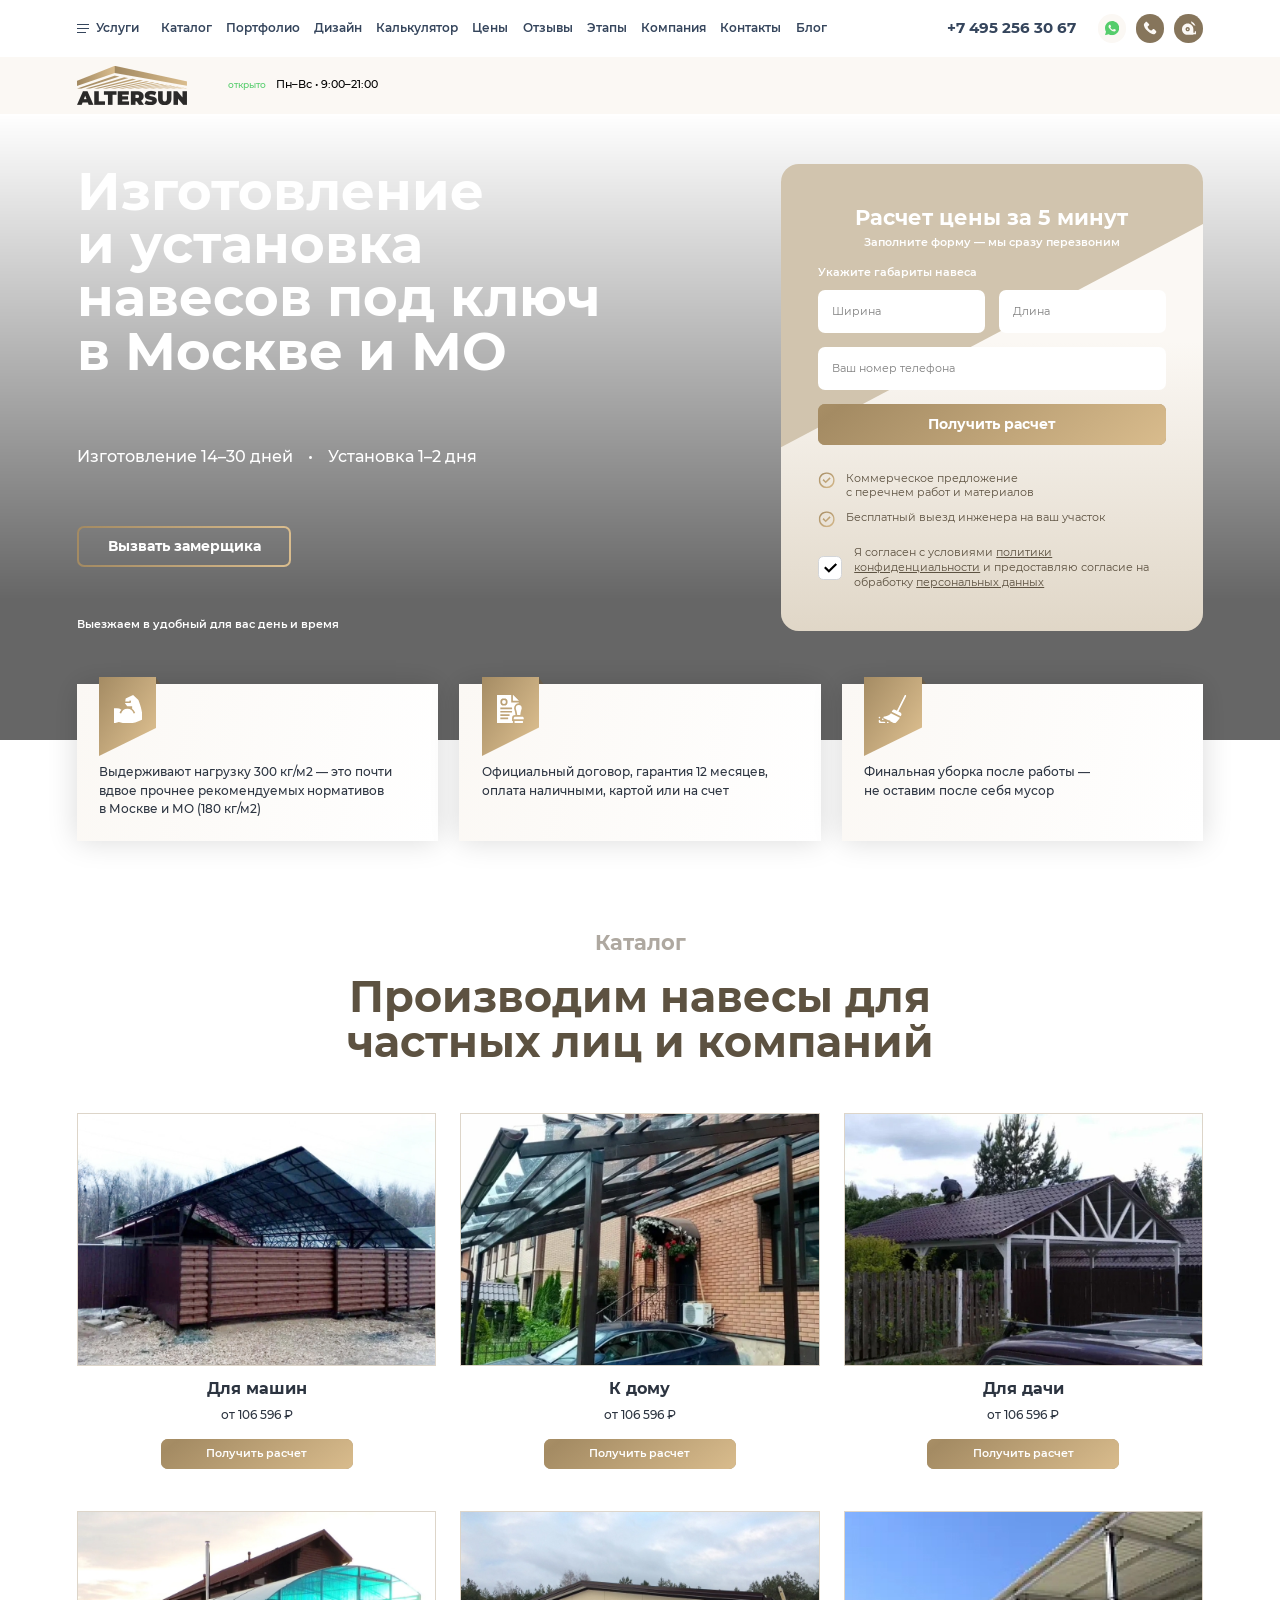
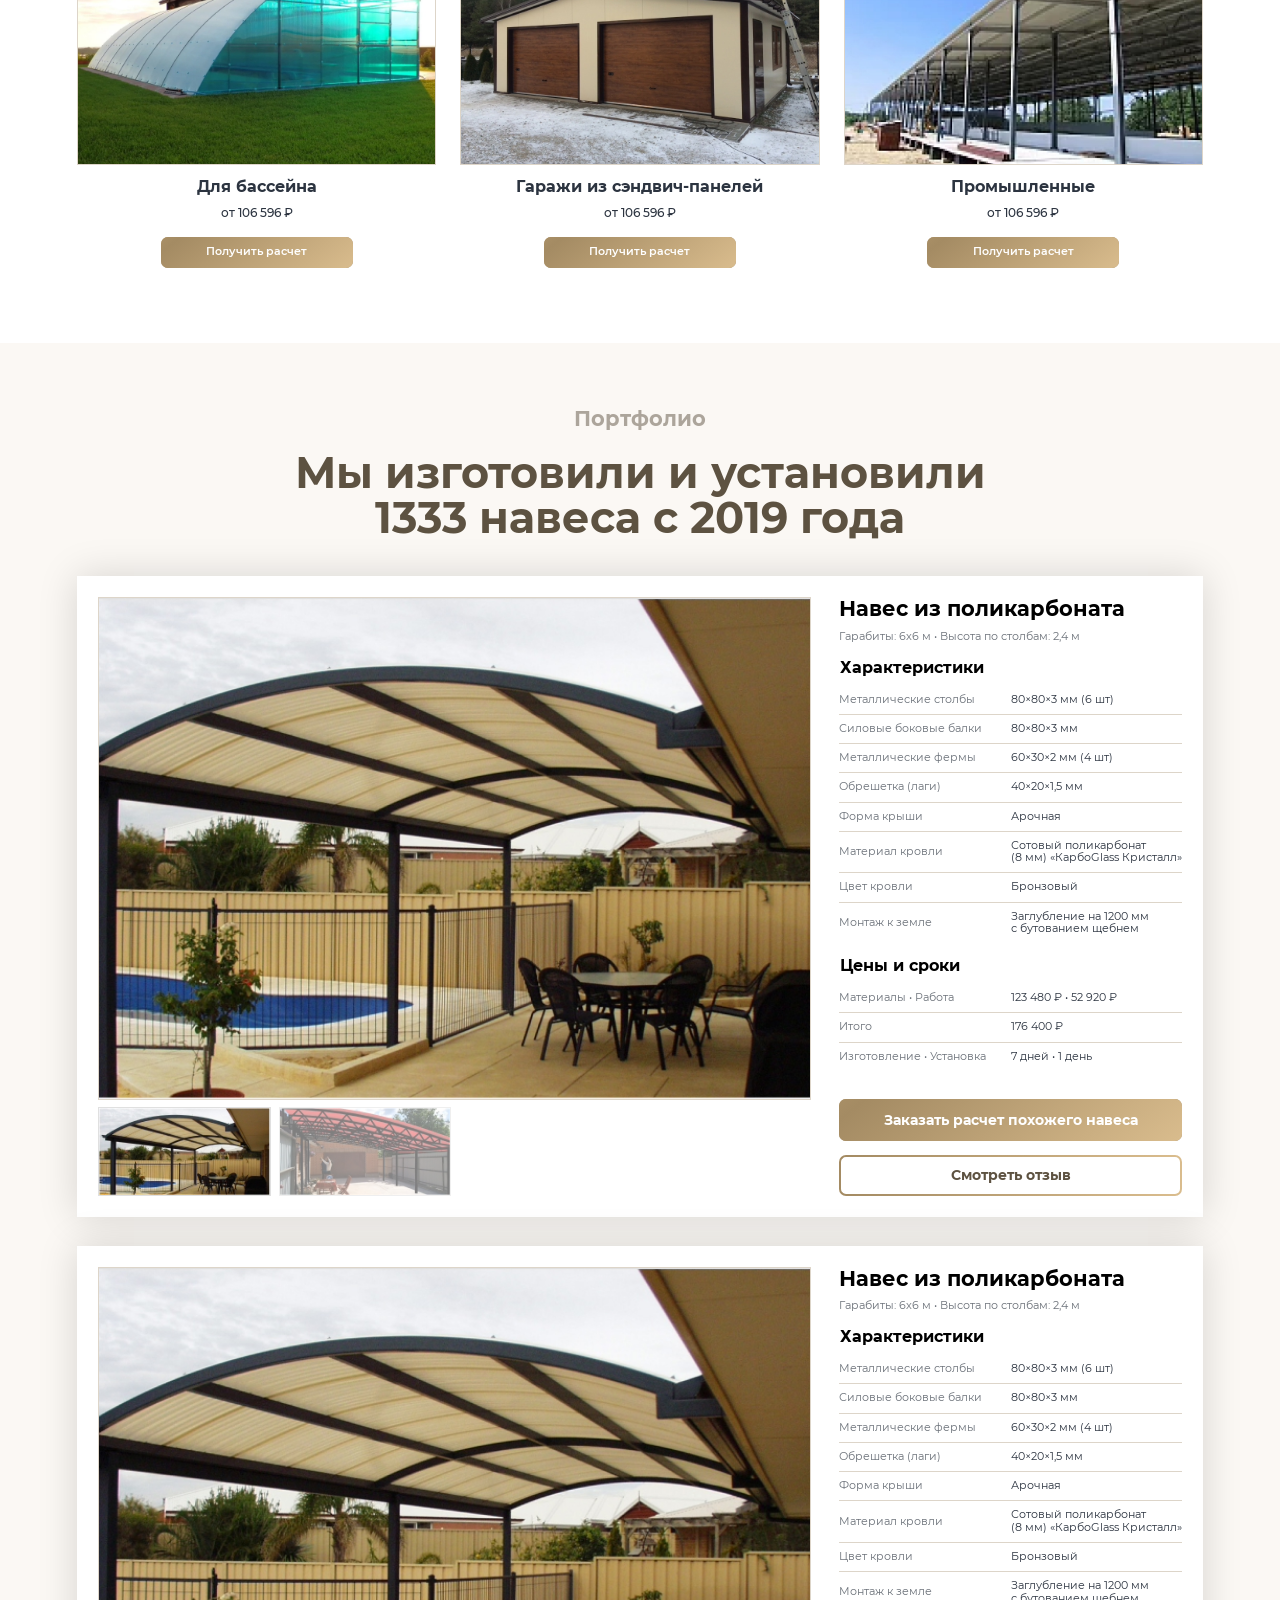
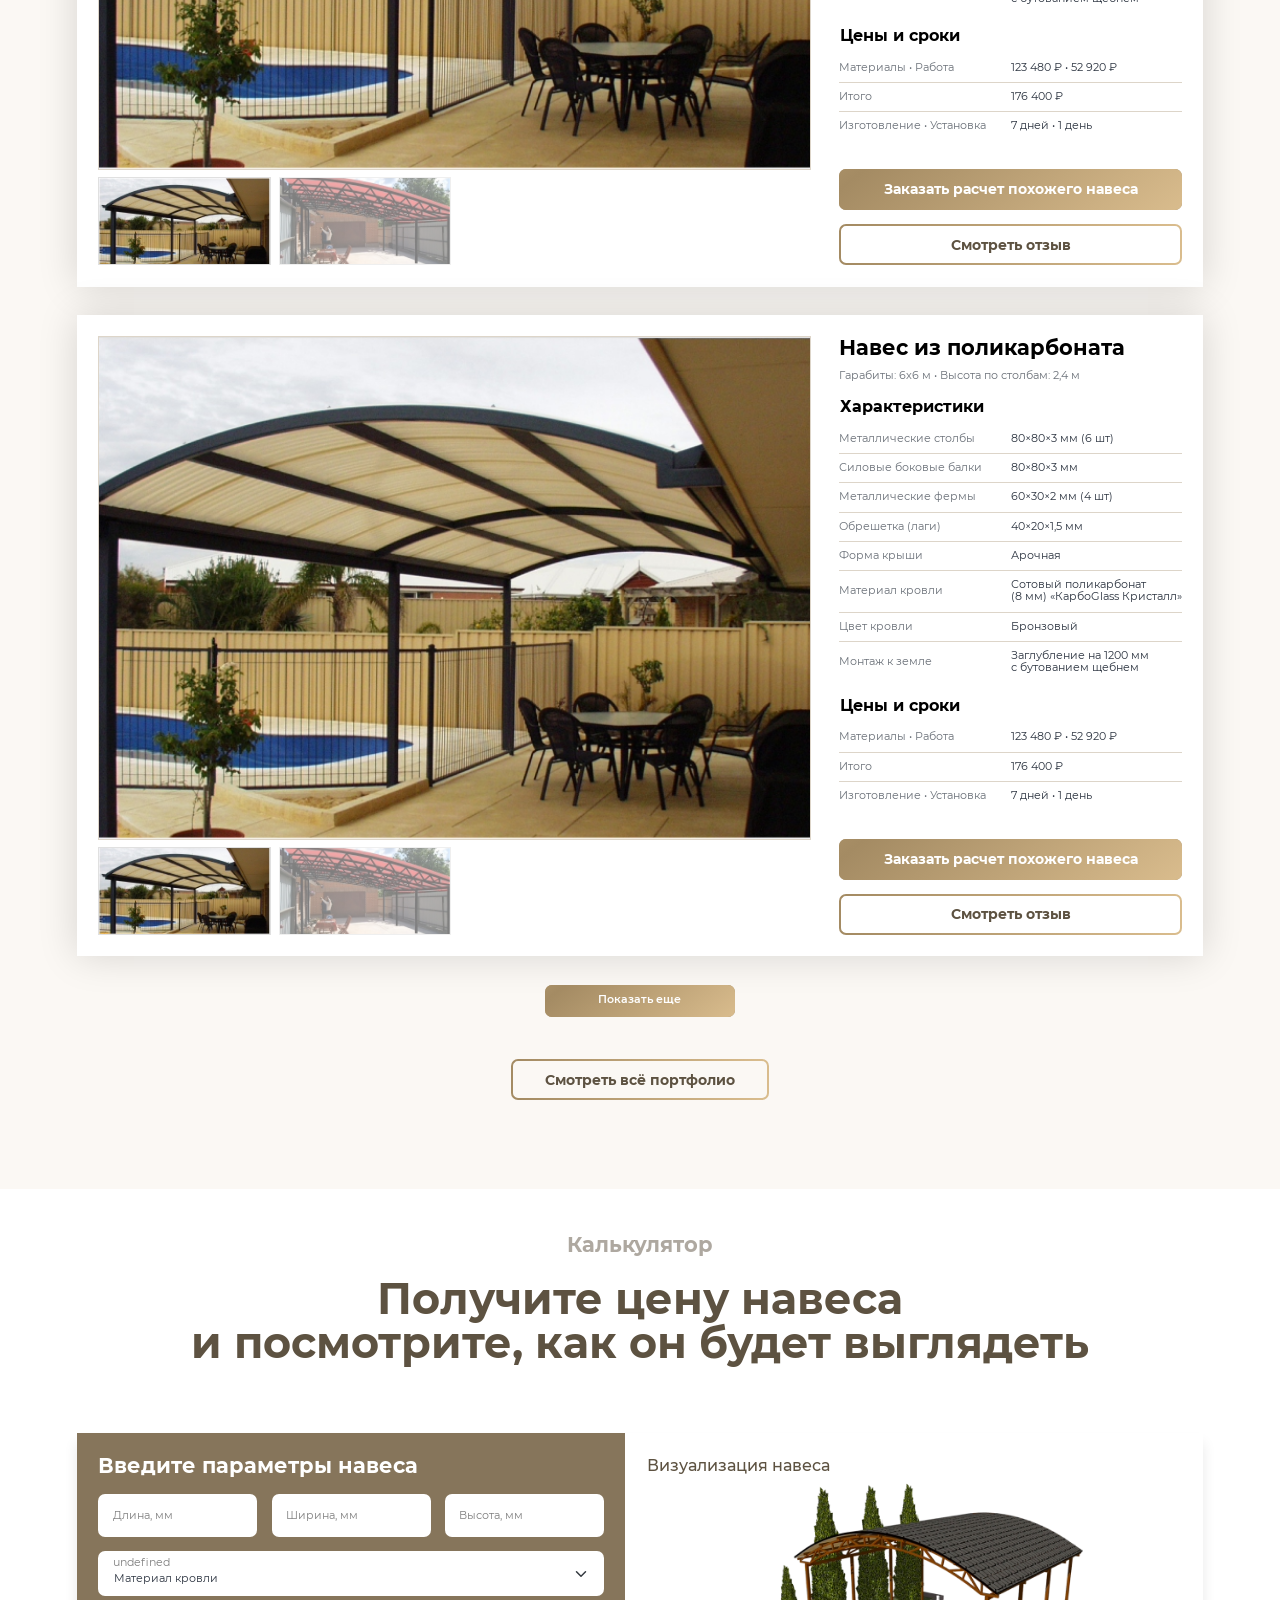
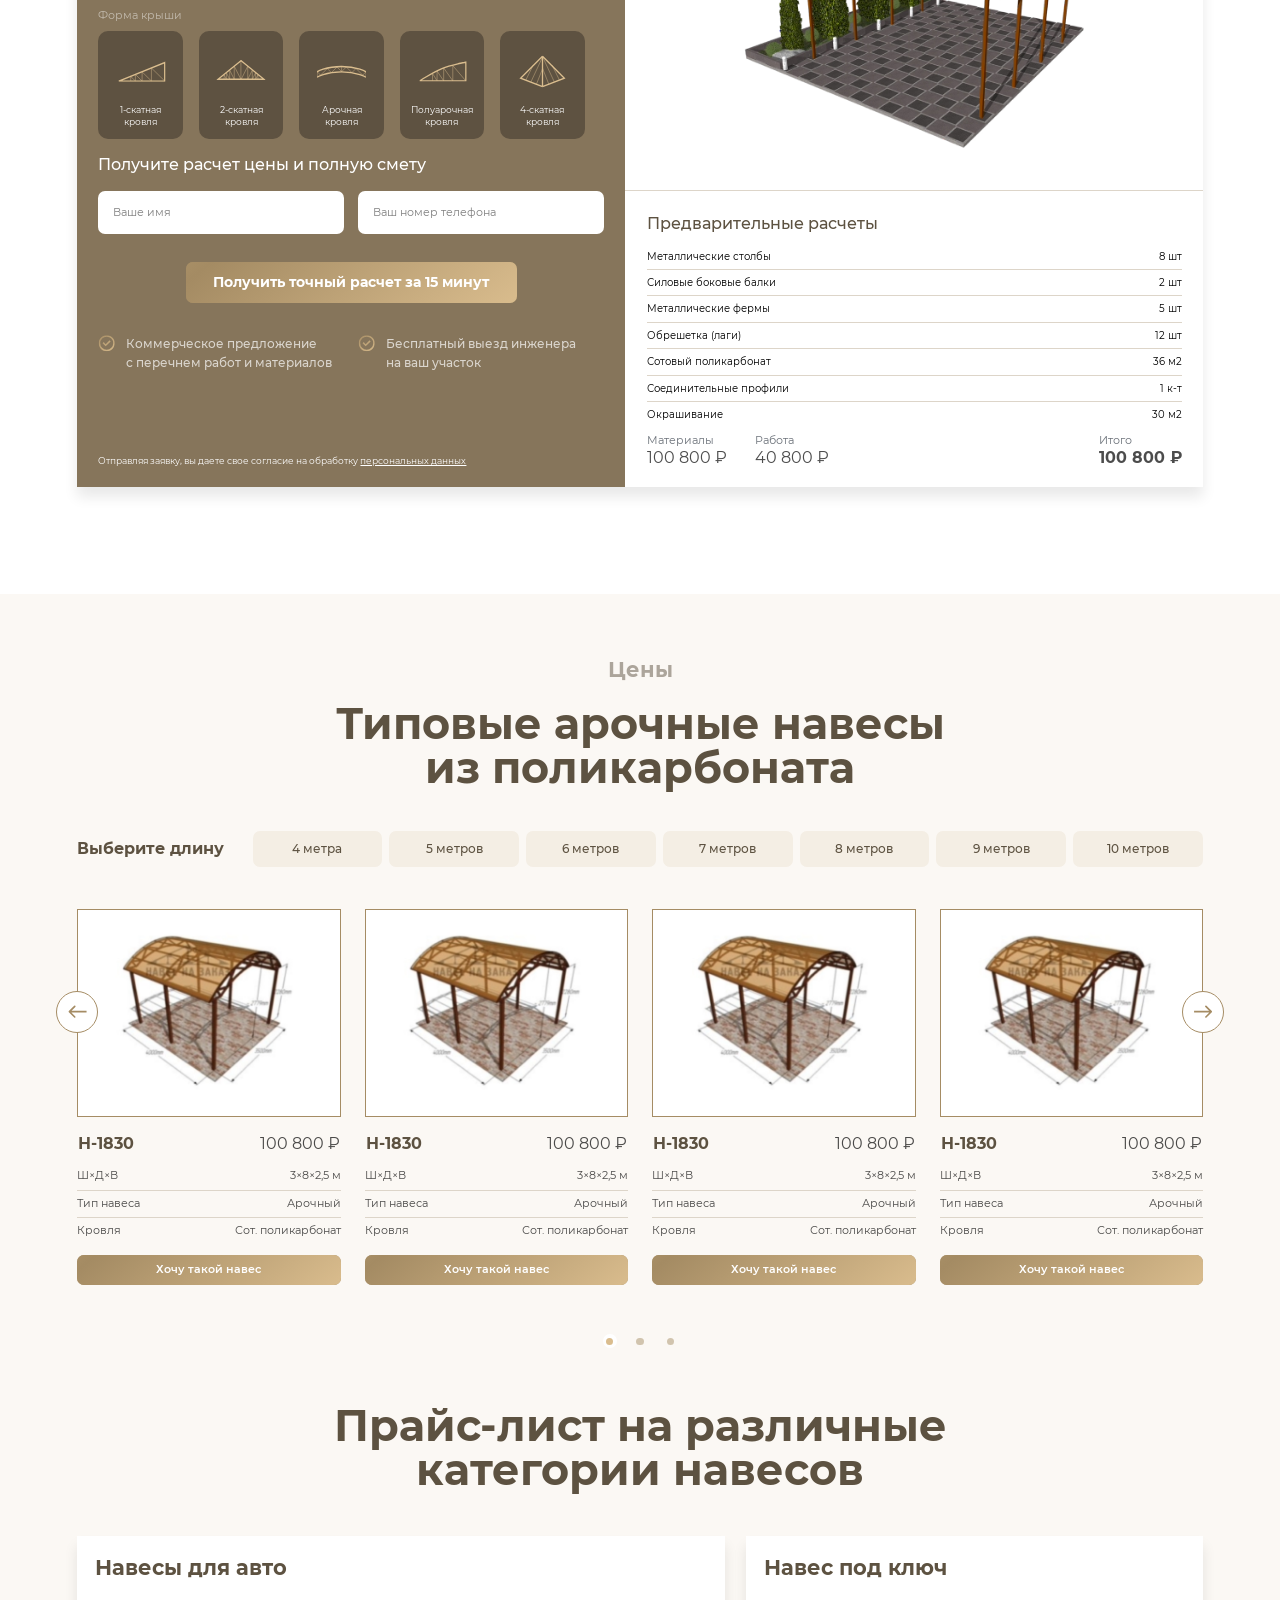
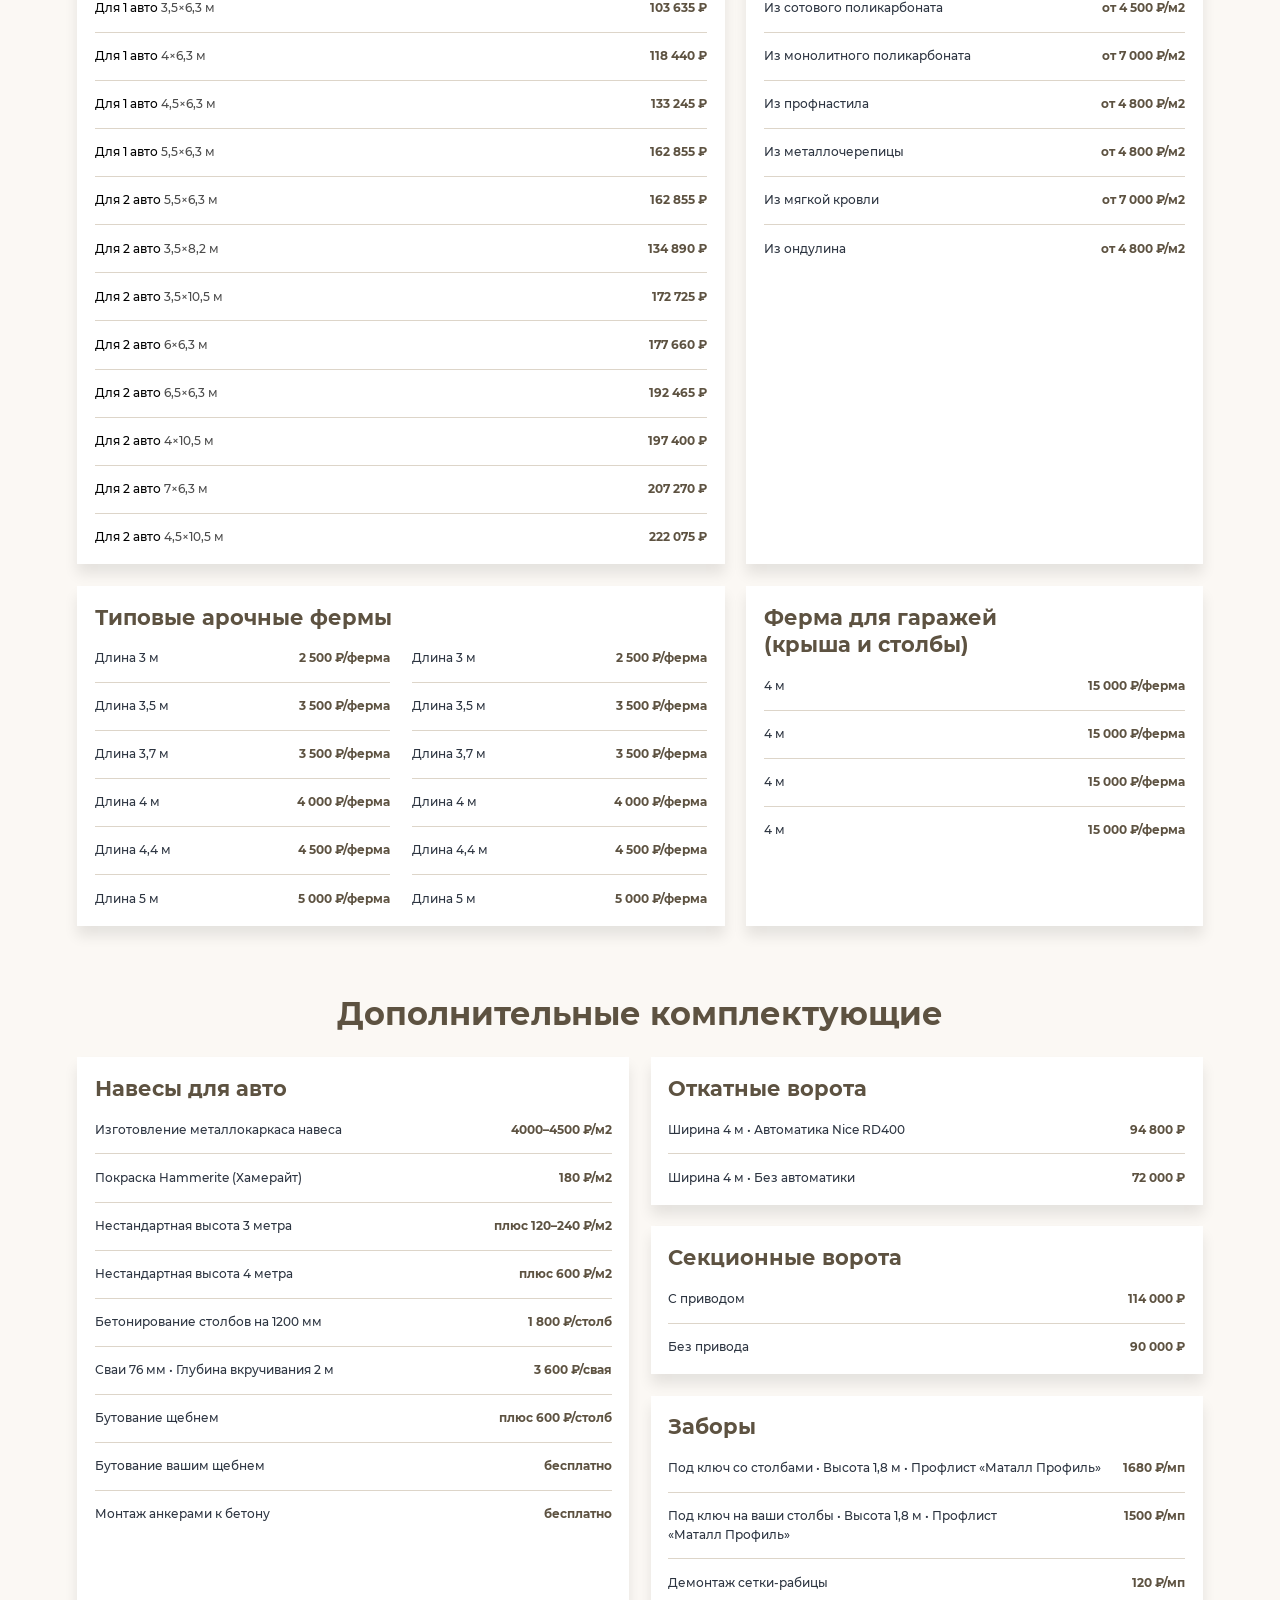
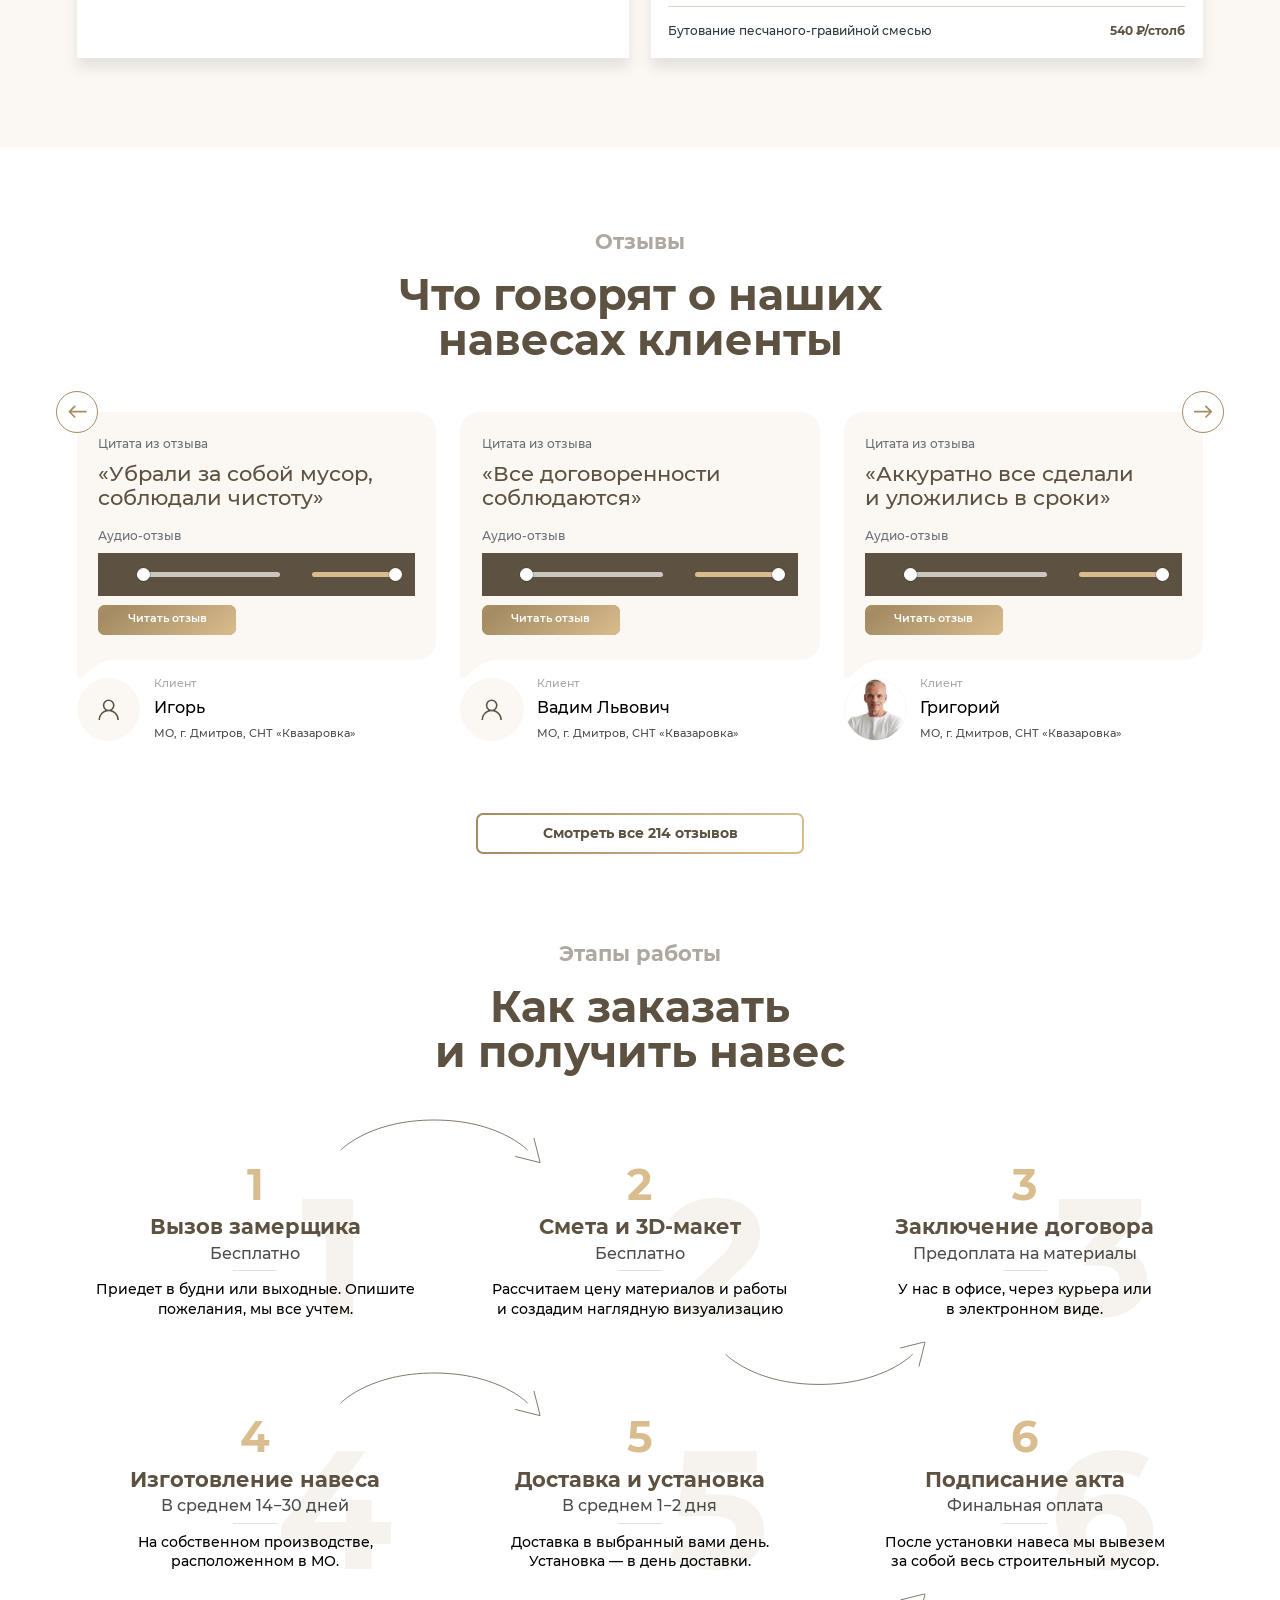
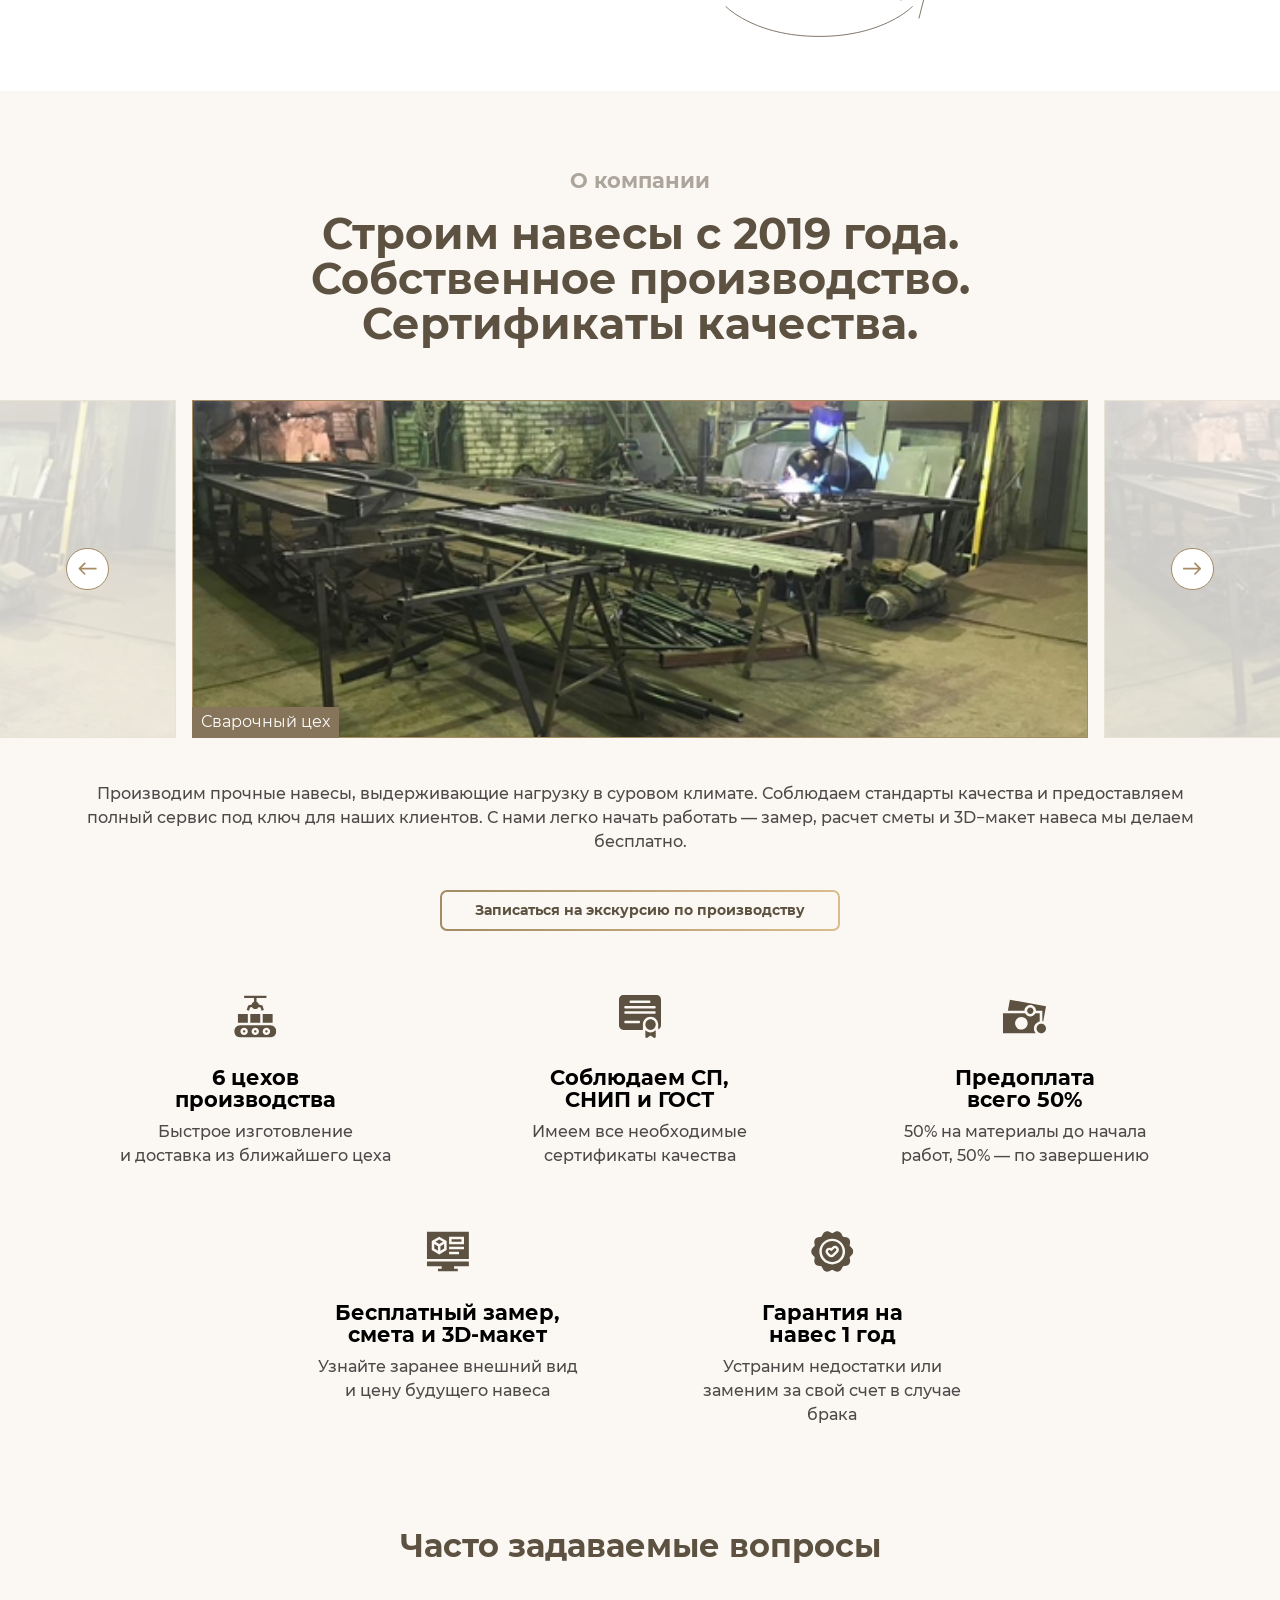
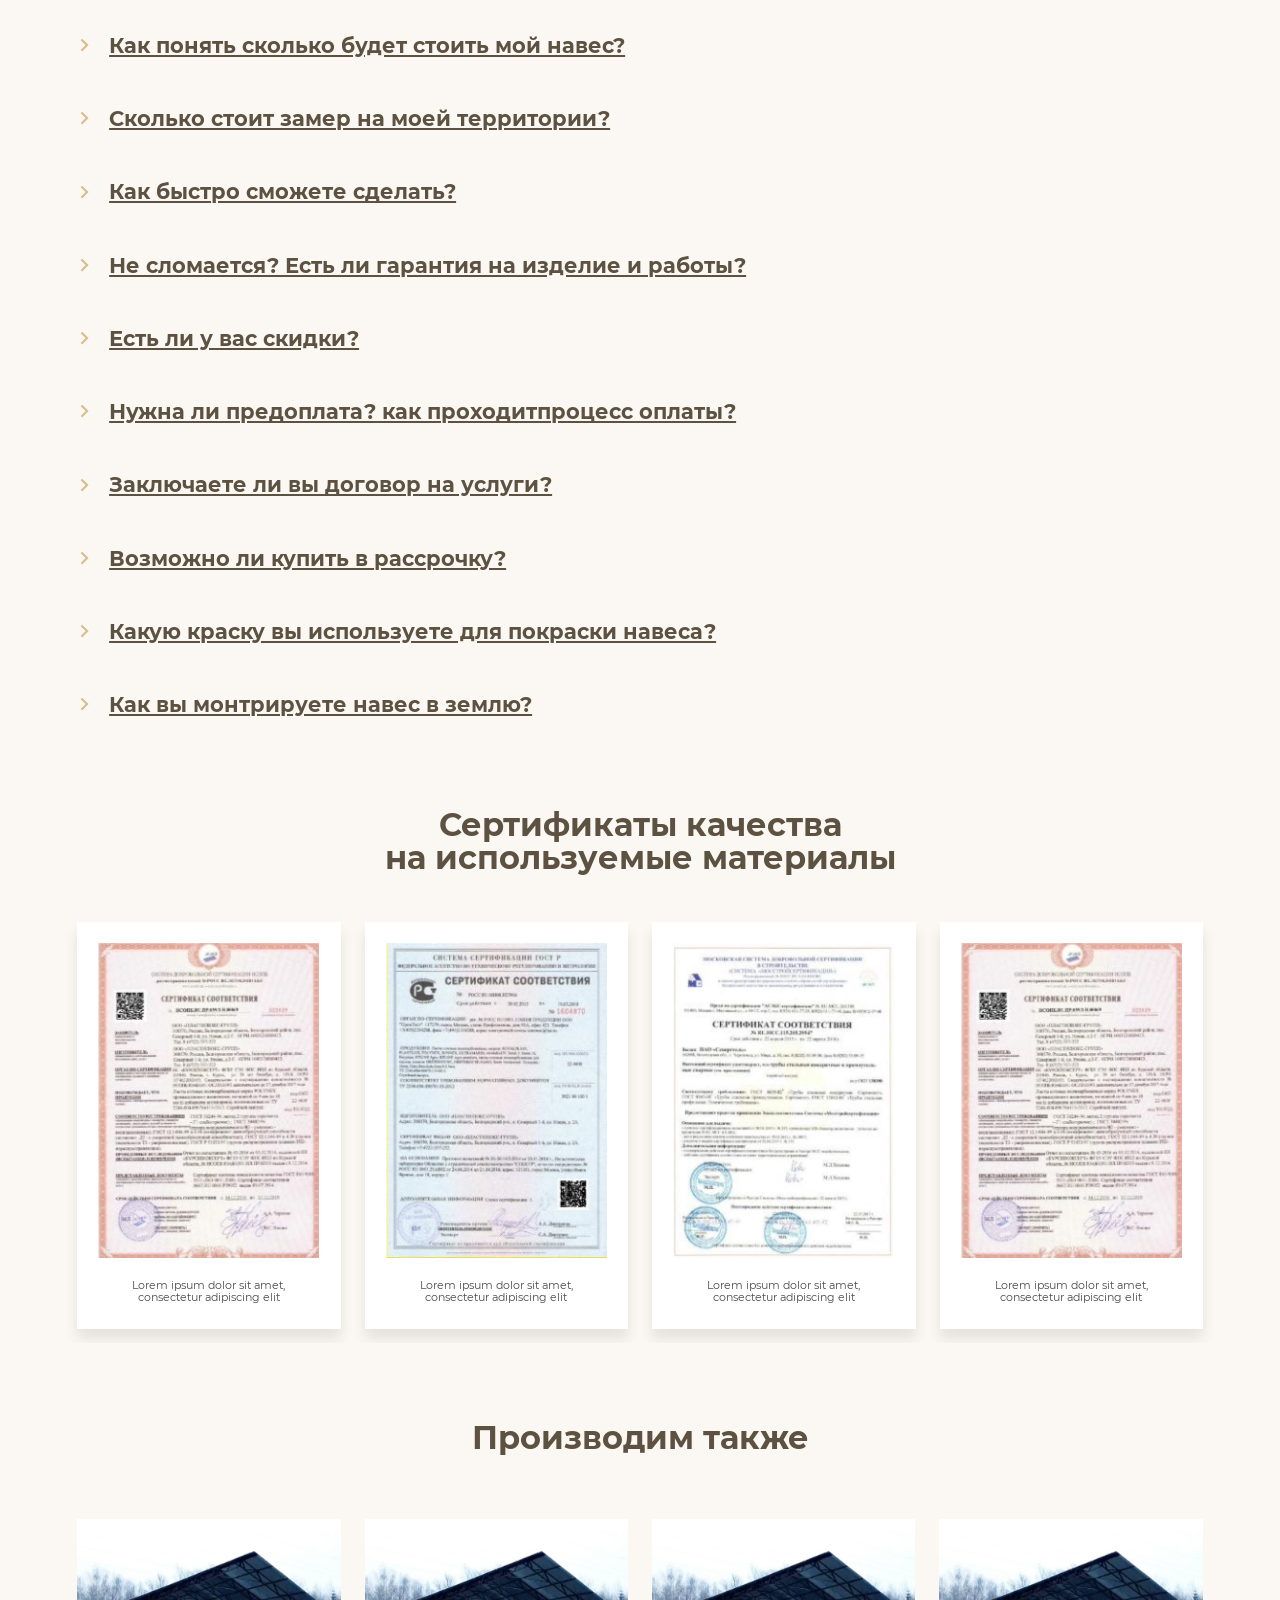
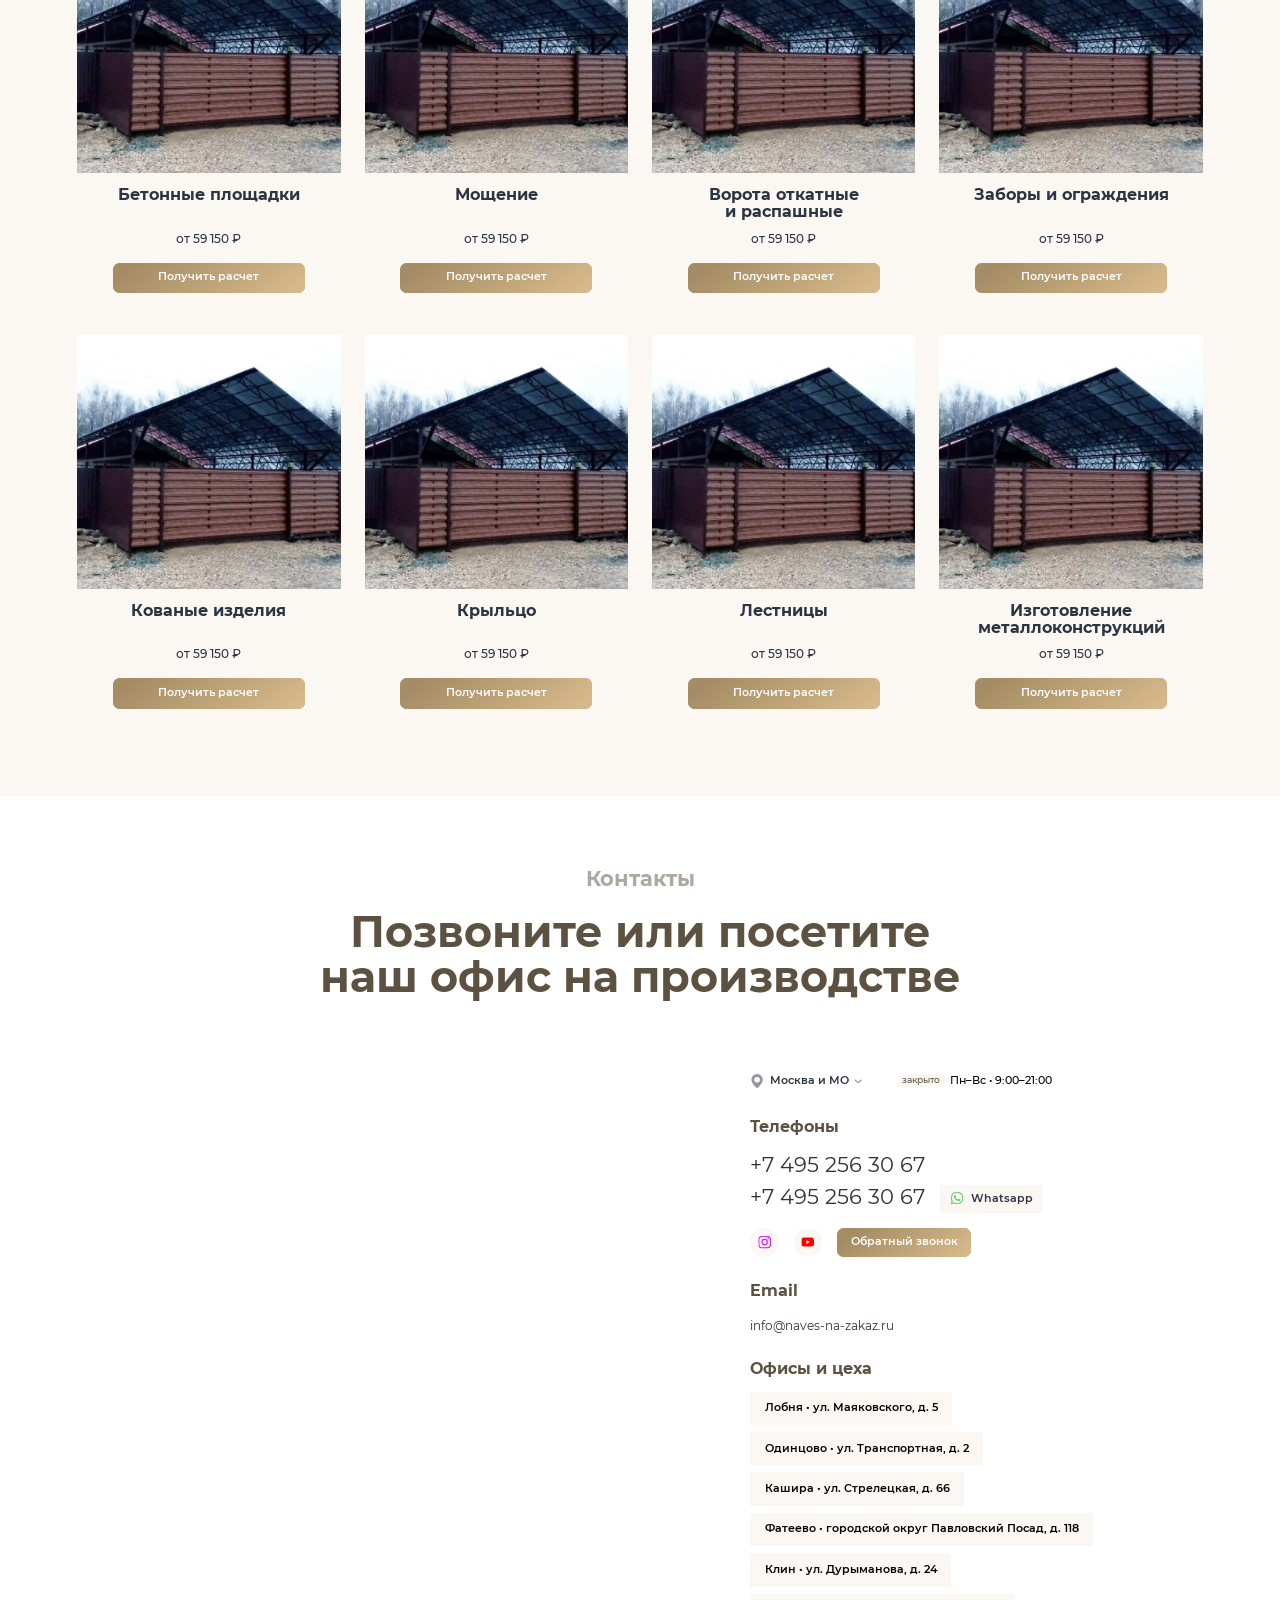
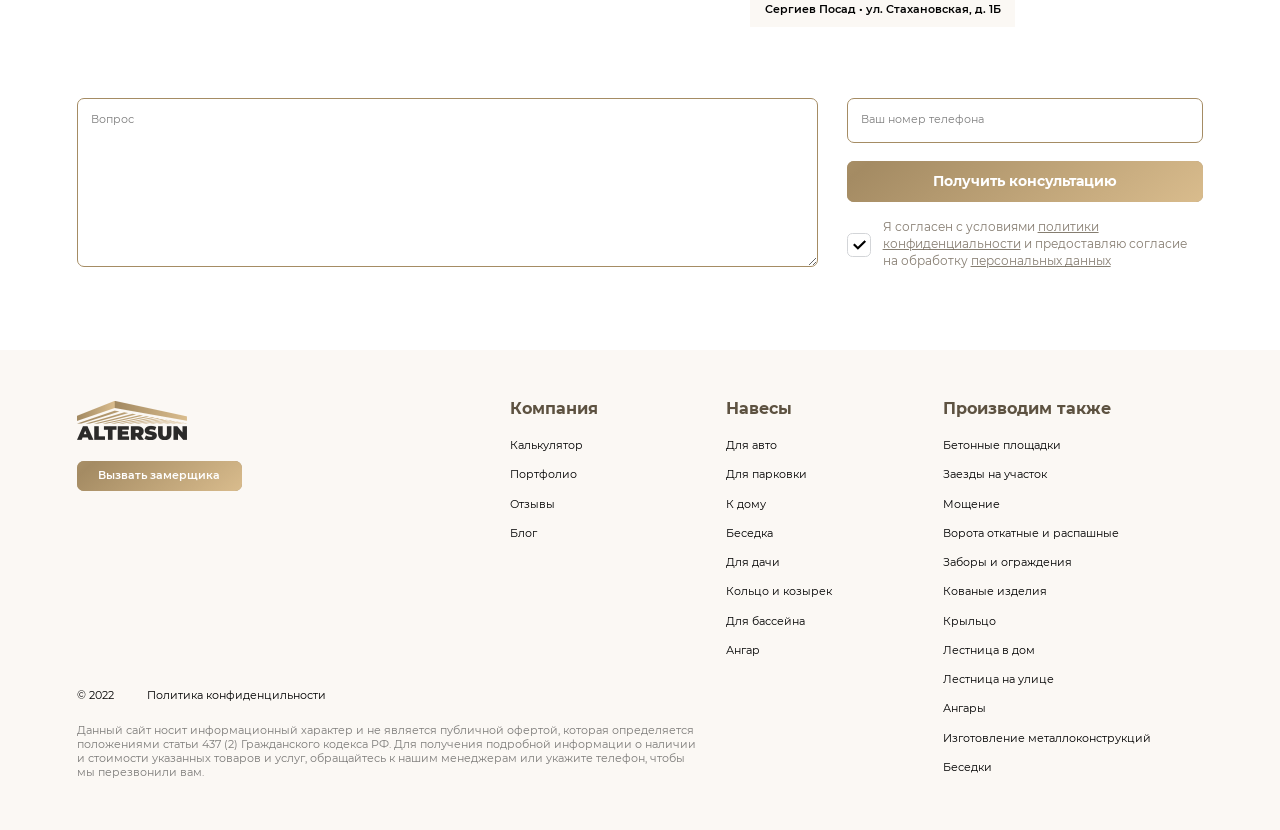
==== commit 4cae208a: "edit some btns" ====
--- a/public/index.html
+++ b/public/index.html
@@ -281,7 +281,7 @@
 							</div>
 							<div class="headerBlock__time d-none d-lg-flex"><span>Изготовление 14&ndash;30 дней</span><span>&bull;</span><span>Установка 1&ndash;2 дня</span>
 							</div>
-							<a class="headerBlock__btn btn-gradient link-modal-js" href="#modal-call" data-title="Вызвать замерщика" data-text="Оставьте свой номер телефона, мы&amp;nbsp;вам перезвоним и&amp;nbsp;договоримся о&amp;nbsp;замере" data-btn="Отправить" data-pic="1">Вызвать замерщика
+							<a class="headerBlock__btn gradient-border link-modal-js" href="#modal-call" data-title="Вызвать замерщика" data-text="Оставьте свой номер телефона, мы&amp;nbsp;вам перезвоним и&amp;nbsp;договоримся о&amp;nbsp;замере" data-btn="Отправить" data-pic="1">Вызвать замерщика
 							</a>
 							<p>Выезжаем в&nbsp;удобный для вас день и&nbsp;время</p>
 						</div>
@@ -617,7 +617,7 @@
 														</tr>
 													</tbody>
 												</table><a class="btn-gradient btn-lg link-modal-js btn btn-primary" href="#modal-call" data-title="Заказать расчет похожего навеса" data-text="Оставьте свой номер телефона, мы&amp;nbsp;вам перезвоним и&amp;nbsp;выполним расчет" data-btn="Заказать расчет" data-pic="2">Заказать расчет похожего навеса</a>
-												<button class="btn btn-outline-secondary">Смотреть отзыв</button>
+												<button class="btn btn-lg btn-primary gradient-border">Смотреть отзыв</button>
 											</div>
 										</div>
 									</div>
@@ -750,7 +750,7 @@
 														</tr>
 													</tbody>
 												</table><a class="btn-gradient btn-lg link-modal-js btn btn-primary" href="#modal-call" data-title="Заказать расчет похожего навеса" data-text="Оставьте свой номер телефона, мы&amp;nbsp;вам перезвоним и&amp;nbsp;выполним расчет" data-btn="Заказать расчет" data-pic="2">Заказать расчет похожего навеса</a>
-												<button class="btn btn-outline-secondary">Смотреть отзыв</button>
+												<button class="btn btn-lg btn-primary gradient-border">Смотреть отзыв</button>
 											</div>
 										</div>
 									</div>
@@ -883,7 +883,7 @@
 														</tr>
 													</tbody>
 												</table><a class="btn-gradient btn-lg link-modal-js btn btn-primary" href="#modal-call" data-title="Заказать расчет похожего навеса" data-text="Оставьте свой номер телефона, мы&amp;nbsp;вам перезвоним и&amp;nbsp;выполним расчет" data-btn="Заказать расчет" data-pic="2">Заказать расчет похожего навеса</a>
-												<button class="btn btn-outline-secondary">Смотреть отзыв</button>
+												<button class="btn btn-lg btn-primary gradient-border">Смотреть отзыв</button>
 											</div>
 										</div>
 									</div>
@@ -892,7 +892,7 @@
 							</div>
 							<div class="col">
 								<div class="sPortfolio__btn-wrap">
-									<button class="btn btn-primary btn-gradient">Показать еще</button><a class="btn btn-outline-secondary" href="#">Смотреть всё портфолио</a>
+									<button class="btn btn-primary btn-gradient">Показать еще</button><a class="btn btn-lg btn-primary gradient-border" href="#">Смотреть всё портфолио</a>
 								</div>
 							</div>
 						</div>
@@ -1925,7 +1925,7 @@
 							</div>
 						</div>
 					</div>
-					<a class="sReviews__btn btn-lg" href="#">Смотреть все 214 отзывов
+					<a class="sReviews__btn btn-lg btn-primary gradient-border" href="#">Смотреть все 214 отзывов
 					</a>
 				</div>
 			</section>
@@ -2086,7 +2086,7 @@
 						</div>
 						<div class="sAbout__footer">
 							<p>Производим прочные навесы, выдерживающие нагрузку в&nbsp;суровом климате. Соблюдаем стандарты качества и&nbsp;предоставляем полный сервис под ключ для наших клиентов. С&nbsp;нами легко начать работать&nbsp;&mdash; замер, расчет сметы и 3D&minus;макет навеса мы&nbsp;делаем бесплатно.</p>
-							<a class="sAbout__btn btn-lg link-modal-js" href="#modal-call" data-title="Записаться на&amp;nbsp;экскурсию по&amp;nbsp;производству" data-text="Оставьте свой номер телефона, мы&amp;nbsp;перезвоним в&amp;nbsp;течение 15&amp;nbsp;минут и&amp;nbsp;запишем вас" data-btn="Запсиаться на&amp;nbsp;экскурсию" data-pic="1">Записаться на&nbsp;экскурсию по&nbsp;производству
+							<a class="sAbout__btn btn-lg btn-primary gradient-border link-modal-js" href="#modal-call" data-title="Записаться на&amp;nbsp;экскурсию по&amp;nbsp;производству" data-text="Оставьте свой номер телефона, мы&amp;nbsp;перезвоним в&amp;nbsp;течение 15&amp;nbsp;минут и&amp;nbsp;запишем вас" data-btn="Запсиаться на&amp;nbsp;экскурсию" data-pic="1">Записаться на&nbsp;экскурсию по&nbsp;производству
 							</a>
 						</div>
 					</div>
--- a/public/css/main.min.css
+++ b/public/css/main.min.css
@@ -1 +1 @@
-@charset "UTF-8";@font-face{font-display:swap;font-family:Montserrat;font-style:normal;font-weight:400;src:url(../fonts/montserrat-regular.woff2) format("woff2")}@font-face{font-display:swap;font-family:Montserrat;font-style:normal;font-weight:700;src:url(../fonts/montserrat-bold.woff2) format("woff2")}@font-face{font-display:swap;font-family:Montserrat;font-style:normal;font-weight:500;src:url(../fonts/montserrat-medium.woff2) format("woff2")}@font-face{font-display:swap;font-family:Montserrat;font-style:normal;font-weight:600;src:url(../fonts/montserrat-semibold.woff2) format("woff2")}.icon{fill:currentColor;display:inline-block;height:1em;width:1em}.icon-arrow-left{font-size:1.6rem;width:1.4375em}.icon-arrow-right{font-size:1.6rem;width:1.375em}.icon-arrow-up{font-size:1.5rem;width:.9333333333em}.icon-basket{font-size:2.4rem;width:.9166666667em}.icon-callBack{font-size:2.4rem;width:1em}.icon-categories-1,.icon-categories-2,.icon-categories-3,.icon-categories-4,.icon-categories-5,.icon-categories-6{font-size:3.2rem;width:1.03125em}.icon-categories-btn{font-size:1.5rem;width:1em}.icon-check{font-size:2.7rem;width:1em}.icon-chevron-back{font-size:2.4rem;width:1em}.icon-chevron-down{font-size:.6rem;width:1.8333333333em}.icon-chevron-right{font-size:2rem;width:.65em}.icon-clock{font-size:2.4rem;width:1em}.icon-eye{font-size:3.2rem;width:1em}.icon-fb{font-size:2.4rem;width:1em}.icon-geo-tag{font-size:1.6rem;width:1em}.icon-headerBlock-1{font-size:3.2rem;width:1em}.icon-headerBlock-2,.icon-headerBlock-3{font-size:3.2rem;width:1.03125em}.icon-instagram{font-size:2.4rem;width:1em}.icon-instagram-map{font-size:1.7rem;width:.9411764706em}.icon-logo-top{font-size:4rem;width:2.575em}.icon-measuring{font-size:1.6rem;width:1em}.icon-menu{font-size:1.2rem;width:1.25em}.icon-next{font-size:1rem;width:.8em}.icon-person{font-size:2.5rem;width:1em}.icon-phone-call{font-size:1.6rem;width:1em}.icon-positive{font-size:1.8rem;width:1em}.icon-prev{font-size:1rem;width:.8em}.icon-roulette{font-size:2.4rem;width:1em}.icon-sStages-arrow{font-size:5.7rem;width:4.5263157895em}.icon-search{font-size:1.7rem;width:.9411764706em}.icon-telegram,.icon-viber{font-size:1.6rem;width:1em}.icon-vk{font-size:2.4rem;width:1em}.icon-wa{font-size:2rem;width:1em}.icon-whatsapp{font-size:1.28rem;width:1em}.icon-whatsapp-2{font-size:1.7rem;width:1em}.icon-youtube{font-size:1.7rem;width:.9411764706em}.icon-yzen{font-size:5rem;width:1em}:root{--bs-blue:#0d6efd;--bs-indigo:#6610f2;--bs-purple:#6f42c1;--bs-pink:#d63384;--bs-red:#dc3545;--bs-orange:#fd7e14;--bs-yellow:#ffc107;--bs-green:#198754;--bs-teal:#20c997;--bs-cyan:#0dcaf0;--bs-white:#fff;--bs-gray:#6c757d;--bs-gray-dark:#343a40;--bs-gray-100:#f8f9fa;--bs-gray-200:#e9ecef;--bs-gray-300:#dee2e6;--bs-gray-400:#ced4da;--bs-gray-500:#adb5bd;--bs-gray-600:#6c757d;--bs-gray-700:#495057;--bs-gray-800:#343a40;--bs-gray-900:#212529;--bs-primary:#a58c64;--bs-secondary:#5d5241;--bs-success:#55cd6c;--bs-info:#ddd5c9;--bs-warning:#ff9c64;--bs-danger:#dc3545;--bs-light:#fbf8f4;--bs-primary-rgb:165,140,100;--bs-secondary-rgb:93,82,65;--bs-success-rgb:85,205,108;--bs-info-rgb:221,213,201;--bs-warning-rgb:255,156,100;--bs-danger-rgb:220,53,69;--bs-light-rgb:251,248,244;--bs-white-rgb:255,255,255;--bs-black-rgb:0,0,0;--bs-body-color-rgb:44,52,64;--bs-body-bg-rgb:255,255,255;--bs-font-sans-serif:"Montserrat",system-ui,-apple-system,"Segoe UI",Roboto,"Helvetica Neue",Arial,"Noto Sans","Liberation Sans",sans-serif,"Apple Color Emoji","Segoe UI Emoji","Segoe UI Symbol","Noto Color Emoji";--bs-font-monospace:SFMono-Regular,Menlo,Monaco,Consolas,"Liberation Mono","Courier New",monospace;--bs-gradient:linear-gradient(180deg,hsla(0,0%,100%,.15),hsla(0,0%,100%,0));--bs-body-font-family:var(--bs-font-sans-serif);--bs-body-font-size:0.9999999992rem;--bs-body-font-weight:400;--bs-body-line-height:1.5;--bs-body-color:#2c3440;--bs-body-bg:#fff;--bs-border-width:1px;--bs-border-style:solid;--bs-border-color:#dee2e6;--bs-border-color-translucent:rgba(0,0,0,.175);--bs-border-radius:7px;--bs-border-radius-sm:0.2rem;--bs-border-radius-lg:0.8888888889rem;--bs-border-radius-xl:1rem;--bs-border-radius-2xl:2rem;--bs-border-radius-pill:50rem;--bs-link-color:#a58c64;--bs-link-hover-color:#847050;--bs-code-color:#d63384;--bs-highlight-bg:#fcf8e3}*,:after,:before{box-sizing:border-box}body{-webkit-text-size-adjust:100%;-webkit-tap-highlight-color:rgba(0,0,0,0);background-color:var(--bs-body-bg);color:var(--bs-body-color);font-family:var(--bs-body-font-family);font-size:var(--bs-body-font-size);font-weight:var(--bs-body-font-weight);line-height:var(--bs-body-line-height);margin:0;text-align:var(--bs-body-text-align)}hr{border:0;border-top:1px solid;color:inherit;margin:1rem 0;opacity:.25}.h1,.h2,.h3,.h4,.h5,.h6,.sAccordion .section-title .h2,.sAccordion .section-title h2,.sCatalog--prod .h2,.sCatalog--prod h2,.sCertificates .h2,.sCertificates h2,.sFilter__body .accordion-item__head .h4,.sFilter__body .accordion-item__head h4,.sSpecifications table p,.sThanks .section-title .h1,.sThanks .section-title h1,h1,h2,h3,h4,h5,h6{color:#5d5241;font-weight:700;line-height:1.05;margin-bottom:.5rem;margin-top:0}.h1,h1{font-size:calc(1.39167rem + 1.9125vw)}.h2,.sThanks .section-title .h1,.sThanks .section-title h1,h2{font-size:calc(1.33611rem + 1.1625vw)}.h3,.sAccordion .sThanks .section-title .h1,.sAccordion .sThanks .section-title h1,.sAccordion .section-title .h2,.sAccordion .section-title h2,.sCatalog--prod .h2,.sCatalog--prod .sThanks .section-title .h1,.sCatalog--prod .sThanks .section-title h1,.sCatalog--prod h2,.sCertificates .h2,.sCertificates .sThanks .section-title .h1,.sCertificates .sThanks .section-title h1,.sCertificates h2,.sThanks .sAccordion .section-title .h1,.sThanks .sAccordion .section-title h1,.sThanks .section-title .sCatalog--prod .h1,.sThanks .section-title .sCatalog--prod h1,.sThanks .section-title .sCertificates .h1,.sThanks .section-title .sCertificates h1,h3{font-size:calc(1.28611rem + .4875vw)}.h4,h4{font-size:1.1111111102rem}.h5,h5{font-size:1.249999999rem}.h6,.sFilter__body .accordion-item__head .h4,.sFilter__body .accordion-item__head h4,.sSpecifications table p,h6{font-size:.9999999992rem}p{margin-bottom:1rem;margin-top:0}abbr[title]{cursor:help;-webkit-text-decoration:underline dotted;text-decoration:underline dotted;-webkit-text-decoration-skip-ink:none;text-decoration-skip-ink:none}address{font-style:normal;line-height:inherit;margin-bottom:1rem}ol,ul{padding-left:2rem}dl,ol,ul{margin-bottom:1rem;margin-top:0}ol ol,ol ul,ul ol,ul ul{margin-bottom:0}dt{font-weight:700}dd{margin-bottom:.5rem;margin-left:0}blockquote{margin:0 0 1rem}b,strong{font-weight:bolder}.small,small{font-size:.875em}.mark,mark{background-color:var(--bs-highlight-bg);padding:.2em}sub,sup{font-size:.75em;line-height:0;position:relative;vertical-align:baseline}sub{bottom:-.25em}sup{top:-.5em}a{color:var(--bs-link-color);text-decoration:none}a:hover{color:var(--bs-link-hover-color)}a:not([href]):not([class]),a:not([href]):not([class]):hover{color:inherit;text-decoration:none}code,kbd,pre,samp{font-family:var(--bs-font-monospace);font-size:1em}pre{display:block;font-size:.875em;margin-bottom:1rem;margin-top:0;overflow:auto}pre code{color:inherit;font-size:inherit;word-break:normal}code{word-wrap:break-word;color:var(--bs-code-color);font-size:.875em}a>code{color:inherit}kbd{background-color:#212529;border-radius:.2rem;color:#fff;font-size:.875em;padding:.2rem .4rem}kbd kbd{font-size:1em;font-weight:700;padding:0}figure{margin:0 0 1rem}img,svg{vertical-align:middle}table{border-collapse:collapse;caption-side:bottom}caption{color:#6c757d;padding-bottom:.5rem;padding-top:.5rem;text-align:left}th{text-align:inherit;text-align:-webkit-match-parent}tbody,td,tfoot,th,thead,tr{border:0 solid;border-color:inherit}label{display:inline-block}button{border-radius:0}button:focus:not(:focus-visible){outline:0}button,input,optgroup,select,textarea{font-family:inherit;font-size:inherit;line-height:inherit;margin:0}button,select{text-transform:none}[role=button]{cursor:pointer}select{word-wrap:normal}select:disabled{opacity:1}[list]:not([type=date]):not([type=datetime-local]):not([type=month]):not([type=week]):not([type=time])::-webkit-calendar-picker-indicator{display:none!important}[type=button],[type=reset],[type=submit],button{-webkit-appearance:button}[type=button]:not(:disabled),[type=reset]:not(:disabled),[type=submit]:not(:disabled),button:not(:disabled){cursor:pointer}::-moz-focus-inner{border-style:none;padding:0}textarea{resize:vertical}fieldset{border:0;margin:0;min-width:0;padding:0}legend{float:left;font-size:calc(1.275rem + .3375vw);line-height:inherit;margin-bottom:.5rem;padding:0;width:100%}legend+*{clear:left}::-webkit-datetime-edit-day-field,::-webkit-datetime-edit-fields-wrapper,::-webkit-datetime-edit-hour-field,::-webkit-datetime-edit-minute,::-webkit-datetime-edit-month-field,::-webkit-datetime-edit-text,::-webkit-datetime-edit-year-field{padding:0}::-webkit-inner-spin-button{height:auto}[type=search]{-webkit-appearance:textfield;outline-offset:-2px}::-webkit-search-decoration{-webkit-appearance:none}::-webkit-color-swatch-wrapper{padding:0}::-webkit-file-upload-button{-webkit-appearance:button;font:inherit}::file-selector-button{-webkit-appearance:button;font:inherit}output{display:inline-block}iframe{border:0}summary{cursor:pointer;display:list-item}progress{vertical-align:baseline}[hidden]{display:none!important}.lead{font-size:1.249999999rem;font-weight:300}.display-1{font-size:calc(1.625rem + 5.0625vw);font-weight:300;line-height:1.05}.display-2{font-size:calc(1.575rem + 4.3875vw);font-weight:300;line-height:1.05}.display-3{font-size:calc(1.525rem + 3.7125vw);font-weight:300;line-height:1.05}.display-4{font-size:calc(1.475rem + 3.0375vw);font-weight:300;line-height:1.05}.display-5{font-size:calc(1.425rem + 2.3625vw);font-weight:300;line-height:1.05}.display-6{font-size:calc(1.375rem + 1.6875vw);font-weight:300;line-height:1.05}.list-inline,.list-unstyled{list-style:none;padding-left:0}.list-inline-item{display:inline-block}.list-inline-item:not(:last-child){margin-right:.5rem}.initialism{font-size:.875em;text-transform:uppercase}.blockquote{font-size:1.249999999rem;margin-bottom:1rem}.blockquote>:last-child{margin-bottom:0}.blockquote-footer{color:#6c757d;font-size:.875em;margin-bottom:1rem;margin-top:-1rem}.blockquote-footer:before{content:"— "}.container,.container-fluid,.container-lg,.container-md,.container-sm,.container-xl,.container-xxl{--bs-gutter-x:0.8888888889rem;--bs-gutter-y:0;margin-left:auto;margin-right:auto;padding-left:calc(var(--bs-gutter-x)*.5);padding-right:calc(var(--bs-gutter-x)*.5);width:100%}.row{--bs-gutter-x:1.7777777778rem;--bs-gutter-y:0;display:flex;flex-wrap:wrap;margin-left:calc(var(--bs-gutter-x)*-.5);margin-right:calc(var(--bs-gutter-x)*-.5);margin-top:calc(var(--bs-gutter-y)*-1)}.row>*{flex-shrink:0;margin-top:var(--bs-gutter-y);max-width:100%;padding-left:calc(var(--bs-gutter-x)*.5);padding-right:calc(var(--bs-gutter-x)*.5);width:100%}.col{flex:1 0 0%}.row-cols-auto>*{flex:0 0 auto;width:auto}.row-cols-1>*{flex:0 0 auto;width:100%}.row-cols-2>*{flex:0 0 auto;width:50%}.row-cols-3>*{flex:0 0 auto;width:33.3333333333%}.row-cols-4>*{flex:0 0 auto;width:25%}.row-cols-5>*{flex:0 0 auto;width:20%}.row-cols-6>*{flex:0 0 auto;width:16.6666666667%}.col-auto{flex:0 0 auto;width:auto}.col-1{flex:0 0 auto;width:8.33333333%}.col-2{flex:0 0 auto;width:16.66666667%}.col-3{flex:0 0 auto;width:25%}.col-4{flex:0 0 auto;width:33.33333333%}.col-5{flex:0 0 auto;width:41.66666667%}.col-6{flex:0 0 auto;width:50%}.col-7{flex:0 0 auto;width:58.33333333%}.col-8{flex:0 0 auto;width:66.66666667%}.col-9{flex:0 0 auto;width:75%}.col-10{flex:0 0 auto;width:83.33333333%}.col-11{flex:0 0 auto;width:91.66666667%}.col-12{flex:0 0 auto;width:100%}.offset-1{margin-left:8.33333333%}.offset-2{margin-left:16.66666667%}.offset-3{margin-left:25%}.offset-4{margin-left:33.33333333%}.offset-5{margin-left:41.66666667%}.offset-6{margin-left:50%}.offset-7{margin-left:58.33333333%}.offset-8{margin-left:66.66666667%}.offset-9{margin-left:75%}.offset-10{margin-left:83.33333333%}.offset-11{margin-left:91.66666667%}.g-0,.gx-0{--bs-gutter-x:0}.g-0,.gy-0{--bs-gutter-y:0}.g-1,.gx-1{--bs-gutter-x:0.25rem}.g-1,.gy-1{--bs-gutter-y:0.25rem}.g-2,.gx-2{--bs-gutter-x:0.5rem}.g-2,.gy-2{--bs-gutter-y:0.5rem}.g-3,.gx-3{--bs-gutter-x:1rem}.g-3,.gy-3{--bs-gutter-y:1rem}.g-4,.gx-4{--bs-gutter-x:1.5rem}.g-4,.gy-4{--bs-gutter-y:1.5rem}.g-5,.gx-5{--bs-gutter-x:3rem}.g-5,.gy-5{--bs-gutter-y:3rem}.form-label{margin-bottom:.5rem}.col-form-label{font-size:inherit;line-height:1.35;margin-bottom:0;padding-bottom:calc(.88889rem + 1px);padding-top:calc(.88889rem + 1px)}.col-form-label-lg{font-size:1.249999999rem;padding-bottom:calc(.5rem + 1px);padding-top:calc(.5rem + 1px)}.col-form-label-sm{font-size:.8749999993rem;padding-bottom:calc(.25rem + 1px);padding-top:calc(.25rem + 1px)}.form-text{color:#6c757d;font-size:.875em;margin-top:.25rem}.form-control{-webkit-appearance:none;-moz-appearance:none;appearance:none;background-clip:padding-box;background-color:#fff;border:1px solid transparent;border-radius:7px;color:#2c3440;display:block;font-size:.6666666661rem;font-weight:400;line-height:1.35;padding:.8888888889rem;transition:border-color .15s ease-in-out,box-shadow .15s ease-in-out;width:100%}.form-control[type=file]{overflow:hidden}.form-control[type=file]:not(:disabled):not([readonly]){cursor:pointer}.form-control:focus{background-color:#fff;border-color:#d2c6b2;box-shadow:none;color:#2c3440;outline:0}.form-control::-webkit-date-and-time-value{height:1.35em}.form-control::-moz-placeholder{color:rgba(0,0,0,.5);opacity:1}.form-control::placeholder{color:rgba(0,0,0,.5);opacity:1}.form-control:disabled{background-color:#e9ecef;opacity:1}.form-control::-webkit-file-upload-button{-webkit-margin-end:.8888888889rem;background-color:#e9ecef;border:0 solid;border-color:inherit;border-inline-end-width:1px;border-radius:0;color:#2c3440;margin:-.8888888889rem;margin-inline-end:.8888888889rem;padding:.8888888889rem;pointer-events:none;-webkit-transition:color .15s ease-in-out,background-color .15s ease-in-out,border-color .15s ease-in-out,box-shadow .15s ease-in-out;transition:color .15s ease-in-out,background-color .15s ease-in-out,border-color .15s ease-in-out,box-shadow .15s ease-in-out}.form-control::file-selector-button{-webkit-margin-end:.8888888889rem;background-color:#e9ecef;border:0 solid;border-color:inherit;border-inline-end-width:1px;border-radius:0;color:#2c3440;margin:-.8888888889rem;margin-inline-end:.8888888889rem;padding:.8888888889rem;pointer-events:none;transition:color .15s ease-in-out,background-color .15s ease-in-out,border-color .15s ease-in-out,box-shadow .15s ease-in-out}.form-control:hover:not(:disabled):not([readonly])::-webkit-file-upload-button{background-color:#dde0e3}.form-control:hover:not(:disabled):not([readonly])::file-selector-button{background-color:#dde0e3}.form-control-plaintext{background-color:transparent;border:solid transparent;border-width:1px 0;color:#2c3440;display:block;line-height:1.35;margin-bottom:0;padding:.8888888889rem 0;width:100%}.form-control-plaintext:focus{outline:0}.form-control-plaintext.form-control-lg,.form-control-plaintext.form-control-sm{padding-left:0;padding-right:0}.form-control-sm{border-radius:.2rem;font-size:.8749999993rem;min-height:calc(1.35em + .5rem + 2px);padding:.25rem .5rem}.form-control-sm::-webkit-file-upload-button{-webkit-margin-end:.5rem;margin:-.25rem -.5rem;margin-inline-end:.5rem;padding:.25rem .5rem}.form-control-sm::file-selector-button{-webkit-margin-end:.5rem;margin:-.25rem -.5rem;margin-inline-end:.5rem;padding:.25rem .5rem}.form-control-lg{border-radius:.8888888889rem;font-size:1.249999999rem;min-height:calc(1.35em + 1rem + 2px);padding:.5rem 1rem}.form-control-lg::-webkit-file-upload-button{-webkit-margin-end:1rem;margin:-.5rem -1rem;margin-inline-end:1rem;padding:.5rem 1rem}.form-control-lg::file-selector-button{-webkit-margin-end:1rem;margin:-.5rem -1rem;margin-inline-end:1rem;padding:.5rem 1rem}textarea.form-control{min-height:calc(1.35em + 1.77778rem + 2px)}textarea.form-control-sm{min-height:calc(1.35em + .5rem + 2px)}textarea.form-control-lg{min-height:calc(1.35em + 1rem + 2px)}.form-control-color{height:calc(1.35em + 1.77778rem + 2px);padding:.8888888889rem;width:3rem}.form-control-color:not(:disabled):not([readonly]){cursor:pointer}.form-control-color::-moz-color-swatch{border:0!important;border-radius:7px}.form-control-color::-webkit-color-swatch{border-radius:7px}.form-control-color.form-control-sm{height:calc(1.35em + .5rem + 2px)}.form-control-color.form-control-lg{height:calc(1.35em + 1rem + 2px)}.form-select,.select2-container--default .select2-selection--single{-moz-padding-start:calc(.88889rem - 3px);-webkit-appearance:none;-moz-appearance:none;appearance:none;background-color:#fff;background-image:url("data:image/svg+xml;charset=utf-8,%3Csvg xmlns='http://www.w3.org/2000/svg' viewBox='0 0 16 16'%3E%3Cpath fill='none' stroke='%23343a40' stroke-linecap='round' stroke-linejoin='round' stroke-width='2' d='m2 5 6 6 6-6'/%3E%3C/svg%3E");background-position:right .8888888889rem center;background-repeat:no-repeat;background-size:16px 12px;border:1px solid transparent;border-radius:7px;color:#2c3440;display:block;font-size:.6666666661rem;font-weight:400;line-height:1.35;padding:.8888888889rem 2.6666666667rem .8888888889rem .8888888889rem;transition:border-color .15s ease-in-out,box-shadow .15s ease-in-out;width:100%}.form-select:focus,.select2-container--default .select2-selection--single:focus{border-color:#d2c6b2;box-shadow:0 0 0 .25rem hsla(37,27%,52%,.25);outline:0}.form-select[multiple],.form-select[size]:not([size="1"]),.select2-container--default [multiple].select2-selection--single,.select2-container--default [size].select2-selection--single:not([size="1"]){background-image:none;padding-right:.8888888889rem}.form-select:disabled,.select2-container--default .select2-selection--single:disabled{background-color:#e9ecef}.form-select:-moz-focusring,.select2-container--default .select2-selection--single:-moz-focusring{color:transparent;text-shadow:0 0 0 #2c3440}.form-select-sm{border-radius:.2rem;font-size:.8749999993rem;padding-bottom:.25rem;padding-left:.5rem;padding-top:.25rem}.form-select-lg{border-radius:.8888888889rem;font-size:1.249999999rem;padding-bottom:.5rem;padding-left:1rem;padding-top:.5rem}.form-check{display:block;margin-bottom:.2777777778rem;min-height:.8888888889rem;padding-left:1.7777777778rem}.form-check .form-check-input{float:left;margin-left:-1.7777777778rem}.form-check-reverse{padding-left:0;padding-right:1.7777777778rem;text-align:right}.form-check-reverse .form-check-input{float:right;margin-left:0;margin-right:-1.7777777778rem}.form-check-input{color-adjust:exact;-webkit-appearance:none;-moz-appearance:none;appearance:none;background-color:#fff;background-position:50%;background-repeat:no-repeat;background-size:contain;border:1px solid #5d5241;height:.8888888889rem;margin-top:.3055555556rem;-webkit-print-color-adjust:exact;print-color-adjust:exact;vertical-align:top;width:.8888888889rem}.form-check-input[type=checkbox]{border-radius:.2222222222rem}.form-check-input[type=radio]{border-radius:50%}.form-check-input:active{filter:brightness(90%)}.form-check-input:focus{border-color:#5d5241;box-shadow:none;outline:0}.form-check-input:checked{background-color:#a58c64;border-color:#a58c64}.form-check-input:checked[type=checkbox]{background-image:url("data:image/svg+xml;charset=utf-8,%3Csvg xmlns='http://www.w3.org/2000/svg' viewBox='0 0 20 20'%3E%3Cpath fill='none' stroke='%23000' stroke-linecap='square' stroke-linejoin='square' stroke-width='2' d='m6 10 3 3 6-6'/%3E%3C/svg%3E")}.form-check-input:checked[type=radio]{background-image:url("data:image/svg+xml;charset=utf-8,%3Csvg xmlns='http://www.w3.org/2000/svg' viewBox='-4 -4 8 8'%3E%3Ccircle r='2'/%3E%3C/svg%3E")}.form-check-input[type=checkbox]:indeterminate{background-color:#a58c64;background-image:url("data:image/svg+xml;charset=utf-8,%3Csvg xmlns='http://www.w3.org/2000/svg' viewBox='0 0 20 20'%3E%3Cpath fill='none' stroke='%23fff' stroke-linecap='round' stroke-linejoin='round' stroke-width='3' d='M6 10h8'/%3E%3C/svg%3E");border-color:#a58c64}.form-check-input:disabled{filter:none;opacity:.5;pointer-events:none}.form-check-input:disabled~.form-check-label,.form-check-input[disabled]~.form-check-label{cursor:default;opacity:.5}.form-switch{padding-left:2.5em}.form-switch .form-check-input{background-image:url("data:image/svg+xml;charset=utf-8,%3Csvg xmlns='http://www.w3.org/2000/svg' viewBox='-4 -4 8 8'%3E%3Ccircle r='3' fill='rgba(0, 0, 0, 0.25)'/%3E%3C/svg%3E");background-position:0;border-radius:2em;margin-left:-2.5em;transition:background-position .15s ease-in-out;width:2em}.form-switch .form-check-input:focus{background-image:url("data:image/svg+xml;charset=utf-8,%3Csvg xmlns='http://www.w3.org/2000/svg' viewBox='-4 -4 8 8'%3E%3Ccircle r='3' fill='%23d2c6b2'/%3E%3C/svg%3E")}.form-switch .form-check-input:checked{background-image:url("data:image/svg+xml;charset=utf-8,%3Csvg xmlns='http://www.w3.org/2000/svg' viewBox='-4 -4 8 8'%3E%3Ccircle r='3' fill='%23fff'/%3E%3C/svg%3E");background-position:100%}.form-switch.form-check-reverse{padding-left:0;padding-right:2.5em}.form-switch.form-check-reverse .form-check-input{margin-left:0;margin-right:-2.5em}.form-check-inline{display:inline-block;margin-right:1rem}.btn-check{clip:rect(0,0,0,0);pointer-events:none;position:absolute}.btn-check:disabled+.adv-item__btn,.btn-check:disabled+.banner-item__btn,.btn-check:disabled+.btn,.btn-check:disabled+.catalogItem__btn,.btn-check:disabled+.headerBlock__btn,.btn-check:disabled+.reviewItem__btn,.btn-check:disabled+.sAbout__btn,.btn-check:disabled+.sFilter__btn-tooltip,.btn-check:disabled+.sReviews__btn,.btn-check:disabled+.sThanks__btn,.btn-check:disabled+.sThanks__contact,.btn-check:disabled+.sThanks__link,.btn-check:disabled+.sTypical__btn,.btn-check:disabled+.top-nav__btn,.btn-check[disabled]+.adv-item__btn,.btn-check[disabled]+.banner-item__btn,.btn-check[disabled]+.btn,.btn-check[disabled]+.catalogItem__btn,.btn-check[disabled]+.headerBlock__btn,.btn-check[disabled]+.reviewItem__btn,.btn-check[disabled]+.sAbout__btn,.btn-check[disabled]+.sFilter__btn-tooltip,.btn-check[disabled]+.sReviews__btn,.btn-check[disabled]+.sThanks__btn,.btn-check[disabled]+.sThanks__contact,.btn-check[disabled]+.sThanks__link,.btn-check[disabled]+.sTypical__btn,.btn-check[disabled]+.top-nav__btn,.headerBlock .btn-check:disabled+.form-wrap__btn,.headerBlock .btn-check[disabled]+.form-wrap__btn,.modal-win .btn-check:disabled+.form-wrap__btn,.modal-win .btn-check[disabled]+.form-wrap__btn,.sCalculator .btn-check:disabled+.form-wrap__btn,.sCalculator .btn-check[disabled]+.form-wrap__btn{filter:none;opacity:1;pointer-events:none}.form-range{-webkit-appearance:none;-moz-appearance:none;appearance:none;background-color:transparent;height:1.5rem;padding:0;width:100%}.form-range:focus{outline:0}.form-range:focus::-webkit-slider-thumb{box-shadow:0 0 0 1px #fff,none}.form-range:focus::-moz-range-thumb{box-shadow:0 0 0 1px #fff,none}.form-range::-moz-focus-outer{border:0}.form-range::-webkit-slider-thumb{-webkit-appearance:none;appearance:none;background-color:#a58c64;border:0;border-radius:1rem;height:1rem;margin-top:-.25rem;-webkit-transition:background-color .15s ease-in-out,border-color .15s ease-in-out,box-shadow .15s ease-in-out;transition:background-color .15s ease-in-out,border-color .15s ease-in-out,box-shadow .15s ease-in-out;width:1rem}.form-range::-webkit-slider-thumb:active{background-color:#e4ddd1}.form-range::-webkit-slider-runnable-track{background-color:#dee2e6;border-color:transparent;border-radius:1rem;color:transparent;cursor:pointer;height:.5rem;width:100%}.form-range::-moz-range-thumb{-moz-appearance:none;appearance:none;background-color:#a58c64;border:0;border-radius:1rem;height:1rem;-moz-transition:background-color .15s ease-in-out,border-color .15s ease-in-out,box-shadow .15s ease-in-out;transition:background-color .15s ease-in-out,border-color .15s ease-in-out,box-shadow .15s ease-in-out;width:1rem}.form-range::-moz-range-thumb:active{background-color:#e4ddd1}.form-range::-moz-range-track{background-color:#dee2e6;border-color:transparent;border-radius:1rem;color:transparent;cursor:pointer;height:.5rem;width:100%}.form-range:disabled{pointer-events:none}.form-range:disabled::-webkit-slider-thumb{background-color:#adb5bd}.form-range:disabled::-moz-range-thumb{background-color:#adb5bd}.form-floating{position:relative}.form-floating>.form-control,.form-floating>.form-control-plaintext,.form-floating>.form-select,.select2-container--default .form-floating>.select2-selection--single{height:calc(3.5rem + 2px);line-height:1.25}.form-floating>label{border:1px solid transparent;height:100%;left:0;overflow:hidden;pointer-events:none;position:absolute;text-align:start;text-overflow:ellipsis;top:0;transform-origin:0 0;transition:opacity .1s ease-in-out,transform .1s ease-in-out;white-space:nowrap;width:100%}.form-floating>.form-control,.form-floating>.form-control-plaintext,.form-floating>label{padding:1rem .8888888889rem}.form-floating>.form-control-plaintext::-moz-placeholder,.form-floating>.form-control::-moz-placeholder{color:transparent}.form-floating>.form-control-plaintext::placeholder,.form-floating>.form-control::placeholder{color:transparent}.form-floating>.form-control-plaintext:not(:-moz-placeholder-shown),.form-floating>.form-control:not(:-moz-placeholder-shown){padding-bottom:.625rem;padding-top:1.625rem}.form-floating>.form-control-plaintext:focus,.form-floating>.form-control-plaintext:not(:placeholder-shown),.form-floating>.form-control:focus,.form-floating>.form-control:not(:placeholder-shown){padding-bottom:.625rem;padding-top:1.625rem}.form-floating>.form-control-plaintext:-webkit-autofill,.form-floating>.form-control:-webkit-autofill{padding-bottom:.625rem;padding-top:1.625rem}.form-floating>.form-select,.select2-container--default .form-floating>.select2-selection--single{padding-bottom:.625rem;padding-top:1.625rem}.form-floating>.form-control:not(:-moz-placeholder-shown)~label{opacity:.65;transform:scale(.85) translateY(-.5rem) translateX(.15rem)}.form-floating>.form-control-plaintext~label,.form-floating>.form-control:focus~label,.form-floating>.form-control:not(:placeholder-shown)~label,.form-floating>.form-select~label,.select2-container--default .form-floating>.select2-selection--single~label{opacity:.65;transform:scale(.85) translateY(-.5rem) translateX(.15rem)}.form-floating>.form-control:-webkit-autofill~label{opacity:.65;transform:scale(.85) translateY(-.5rem) translateX(.15rem)}.form-floating>.form-control-plaintext~label{border-width:1px 0}.input-group{align-items:stretch;display:flex;flex-wrap:wrap;position:relative;width:100%}.input-group>.form-control,.input-group>.form-floating,.input-group>.form-select,.select2-container--default .input-group>.select2-selection--single{flex:1 1 auto;min-width:0;position:relative;width:1%}.input-group>.form-control:focus,.input-group>.form-floating:focus-within,.input-group>.form-select:focus,.select2-container--default .input-group>.select2-selection--single:focus{z-index:5}.headerBlock .input-group .form-wrap__btn,.input-group .adv-item__btn,.input-group .banner-item__btn,.input-group .btn,.input-group .catalogItem__btn,.input-group .headerBlock .form-wrap__btn,.input-group .headerBlock__btn,.input-group .modal-win .form-wrap__btn,.input-group .reviewItem__btn,.input-group .sAbout__btn,.input-group .sCalculator .form-wrap__btn,.input-group .sFilter__btn-tooltip,.input-group .sReviews__btn,.input-group .sThanks__btn,.input-group .sThanks__contact,.input-group .sThanks__link,.input-group .sTypical__btn,.input-group .top-nav__btn,.modal-win .input-group .form-wrap__btn,.sCalculator .input-group .form-wrap__btn{position:relative;z-index:2}.headerBlock .input-group .form-wrap__btn:focus,.input-group .adv-item__btn:focus,.input-group .banner-item__btn:focus,.input-group .btn:focus,.input-group .catalogItem__btn:focus,.input-group .headerBlock .form-wrap__btn:focus,.input-group .headerBlock__btn:focus,.input-group .modal-win .form-wrap__btn:focus,.input-group .reviewItem__btn:focus,.input-group .sAbout__btn:focus,.input-group .sCalculator .form-wrap__btn:focus,.input-group .sFilter__btn-tooltip:focus,.input-group .sReviews__btn:focus,.input-group .sThanks__btn:focus,.input-group .sThanks__contact:focus,.input-group .sThanks__link:focus,.input-group .sTypical__btn:focus,.input-group .top-nav__btn:focus,.modal-win .input-group .form-wrap__btn:focus,.sCalculator .input-group .form-wrap__btn:focus{z-index:5}.input-group-text{align-items:center;background-color:#e9ecef;border:1px solid transparent;border-radius:7px;color:#2c3440;display:flex;font-size:.6666666661rem;font-weight:400;line-height:1.35;padding:.8888888889rem;text-align:center;white-space:nowrap}.headerBlock .input-group-lg>.form-wrap__btn,.input-group-lg>.adv-item__btn,.input-group-lg>.banner-item__btn,.input-group-lg>.btn,.input-group-lg>.catalogItem__btn,.input-group-lg>.form-control,.input-group-lg>.form-select,.input-group-lg>.headerBlock__btn,.input-group-lg>.input-group-text,.input-group-lg>.reviewItem__btn,.input-group-lg>.sAbout__btn,.input-group-lg>.sFilter__btn-tooltip,.input-group-lg>.sReviews__btn,.input-group-lg>.sThanks__btn,.input-group-lg>.sThanks__contact,.input-group-lg>.sThanks__link,.input-group-lg>.sTypical__btn,.input-group-lg>.top-nav__btn,.modal-win .input-group-lg>.form-wrap__btn,.sCalculator .input-group-lg>.form-wrap__btn,.select2-container--default .input-group-lg>.select2-selection--single{border-radius:.8888888889rem;font-size:1.249999999rem;padding:.5rem 1rem}.headerBlock .input-group-sm>.form-wrap__btn,.input-group-sm>.adv-item__btn,.input-group-sm>.banner-item__btn,.input-group-sm>.btn,.input-group-sm>.catalogItem__btn,.input-group-sm>.form-control,.input-group-sm>.form-select,.input-group-sm>.headerBlock__btn,.input-group-sm>.input-group-text,.input-group-sm>.reviewItem__btn,.input-group-sm>.sAbout__btn,.input-group-sm>.sFilter__btn-tooltip,.input-group-sm>.sReviews__btn,.input-group-sm>.sThanks__btn,.input-group-sm>.sThanks__contact,.input-group-sm>.sThanks__link,.input-group-sm>.sTypical__btn,.input-group-sm>.top-nav__btn,.modal-win .input-group-sm>.form-wrap__btn,.sCalculator .input-group-sm>.form-wrap__btn,.select2-container--default .input-group-sm>.select2-selection--single{border-radius:.2rem;font-size:.8749999993rem;padding:.25rem .5rem}.input-group-lg>.form-select,.input-group-sm>.form-select,.select2-container--default .input-group-lg>.select2-selection--single,.select2-container--default .input-group-sm>.select2-selection--single{padding-right:3.5555555556rem}.input-group.has-validation>.dropdown-toggle:nth-last-child(n+4),.input-group.has-validation>.form-floating:nth-last-child(n+3)>.form-control,.input-group.has-validation>.form-floating:nth-last-child(n+3)>.form-select,.input-group.has-validation>:nth-last-child(n+3):not(.dropdown-toggle):not(.dropdown-menu):not(.form-floating),.input-group:not(.has-validation)>.dropdown-toggle:nth-last-child(n+3),.input-group:not(.has-validation)>.form-floating:not(:last-child)>.form-control,.input-group:not(.has-validation)>.form-floating:not(:last-child)>.form-select,.input-group:not(.has-validation)>:not(:last-child):not(.dropdown-toggle):not(.dropdown-menu):not(.form-floating),.select2-container--default .input-group.has-validation>.form-floating:nth-last-child(n+3)>.select2-selection--single,.select2-container--default .input-group:not(.has-validation)>.form-floating:not(:last-child)>.select2-selection--single{border-bottom-right-radius:0;border-top-right-radius:0}.input-group>:not(:first-child):not(.dropdown-menu):not(.valid-tooltip):not(.valid-feedback):not(.invalid-tooltip):not(.invalid-feedback){border-bottom-left-radius:0;border-top-left-radius:0;margin-left:-1px}.input-group>.form-floating:not(:first-child)>.form-control,.input-group>.form-floating:not(:first-child)>.form-select,.select2-container--default .input-group>.form-floating:not(:first-child)>.select2-selection--single{border-bottom-left-radius:0;border-top-left-radius:0}.valid-feedback{color:#55cd6c;display:none;font-size:.875em;margin-top:.25rem;width:100%}.valid-tooltip{background-color:rgba(85,205,108,.9);border-radius:7px;color:#000;display:none;font-size:.8749999993rem;margin-top:.1rem;max-width:100%;padding:.25rem .5rem;position:absolute;top:100%;z-index:5}.is-valid~.valid-feedback,.is-valid~.valid-tooltip,.was-validated :valid~.valid-feedback,.was-validated :valid~.valid-tooltip{display:block}.form-control.is-valid,.was-validated .form-control:valid{border-color:#55cd6c}.form-control.is-valid:focus,.was-validated .form-control:valid:focus{border-color:#55cd6c;box-shadow:0 0 0 .25rem rgba(85,205,108,.25)}.form-select.is-valid,.select2-container--default .is-valid.select2-selection--single,.select2-container--default .was-validated .select2-selection--single:valid,.was-validated .form-select:valid,.was-validated .select2-container--default .select2-selection--single:valid{border-color:#55cd6c}.form-select.is-valid:focus,.select2-container--default .is-valid.select2-selection--single:focus,.select2-container--default .was-validated .select2-selection--single:valid:focus,.was-validated .form-select:valid:focus,.was-validated .select2-container--default .select2-selection--single:valid:focus{border-color:#55cd6c;box-shadow:0 0 0 .25rem rgba(85,205,108,.25)}.form-check-input.is-valid,.was-validated .form-check-input:valid{border-color:#55cd6c}.form-check-input.is-valid:checked,.was-validated .form-check-input:valid:checked{background-color:#55cd6c}.form-check-input.is-valid:focus,.was-validated .form-check-input:valid:focus{box-shadow:0 0 0 .25rem rgba(85,205,108,.25)}.form-check-input.is-valid~.form-check-label,.was-validated .form-check-input:valid~.form-check-label{color:#55cd6c}.form-check-inline .form-check-input~.valid-feedback{margin-left:.5em}.input-group>.form-control:not(:focus).is-valid,.input-group>.form-floating:not(:focus-within).is-valid,.input-group>.form-select:not(:focus).is-valid,.select2-container--default .input-group>.select2-selection--single:not(:focus).is-valid,.select2-container--default .was-validated .input-group>.select2-selection--single:not(:focus):valid,.was-validated .input-group>.form-control:not(:focus):valid,.was-validated .input-group>.form-floating:not(:focus-within):valid,.was-validated .input-group>.form-select:not(:focus):valid,.was-validated .select2-container--default .input-group>.select2-selection--single:not(:focus):valid{z-index:3}.invalid-feedback{color:#dc3545;display:none;font-size:.875em;margin-top:.25rem;width:100%}.invalid-tooltip{background-color:rgba(220,53,69,.9);border-radius:7px;color:#fff;display:none;font-size:.8749999993rem;margin-top:.1rem;max-width:100%;padding:.25rem .5rem;position:absolute;top:100%;z-index:5}.is-invalid~.invalid-feedback,.is-invalid~.invalid-tooltip,.was-validated :invalid~.invalid-feedback,.was-validated :invalid~.invalid-tooltip{display:block}.form-control.is-invalid,.was-validated .form-control:invalid{border-color:#dc3545}.form-control.is-invalid:focus,.was-validated .form-control:invalid:focus{border-color:#dc3545;box-shadow:0 0 0 .25rem rgba(220,53,69,.25)}.form-select.is-invalid,.select2-container--default .is-invalid.select2-selection--single,.select2-container--default .was-validated .select2-selection--single:invalid,.was-validated .form-select:invalid,.was-validated .select2-container--default .select2-selection--single:invalid{border-color:#dc3545}.form-select.is-invalid:focus,.select2-container--default .is-invalid.select2-selection--single:focus,.select2-container--default .was-validated .select2-selection--single:invalid:focus,.was-validated .form-select:invalid:focus,.was-validated .select2-container--default .select2-selection--single:invalid:focus{border-color:#dc3545;box-shadow:0 0 0 .25rem rgba(220,53,69,.25)}.form-check-input.is-invalid,.was-validated .form-check-input:invalid{border-color:#dc3545}.form-check-input.is-invalid:checked,.was-validated .form-check-input:invalid:checked{background-color:#dc3545}.form-check-input.is-invalid:focus,.was-validated .form-check-input:invalid:focus{box-shadow:0 0 0 .25rem rgba(220,53,69,.25)}.form-check-input.is-invalid~.form-check-label,.was-validated .form-check-input:invalid~.form-check-label{color:#dc3545}.form-check-inline .form-check-input~.invalid-feedback{margin-left:.5em}.input-group>.form-control:not(:focus).is-invalid,.input-group>.form-floating:not(:focus-within).is-invalid,.input-group>.form-select:not(:focus).is-invalid,.select2-container--default .input-group>.select2-selection--single:not(:focus).is-invalid,.select2-container--default .was-validated .input-group>.select2-selection--single:not(:focus):invalid,.was-validated .input-group>.form-control:not(:focus):invalid,.was-validated .input-group>.form-floating:not(:focus-within):invalid,.was-validated .input-group>.form-select:not(:focus):invalid,.was-validated .select2-container--default .input-group>.select2-selection--single:not(:focus):invalid{z-index:4}.adv-item__btn,.banner-item__btn,.btn,.catalogItem__btn,.headerBlock .form-wrap__btn,.headerBlock__btn,.modal-win .form-wrap__btn,.reviewItem__btn,.sAbout__btn,.sCalculator .form-wrap__btn,.sFilter__btn-tooltip,.sReviews__btn,.sThanks__btn,.sThanks__contact,.sThanks__link,.sTypical__btn,.top-nav__btn{--bs-btn-padding-x:1.7222222222rem;--bs-btn-padding-y:0.6111111111rem;--bs-btn-font-family: ;--bs-btn-font-size:0.8888888882rem;--bs-btn-font-weight:600;--bs-btn-line-height:100%;--bs-btn-color:#2c3440;--bs-btn-bg:transparent;--bs-btn-border-width:1px;--bs-btn-border-color:transparent;--bs-btn-border-radius:7px;--bs-btn-hover-border-color:transparent;--bs-btn-box-shadow:inset 0 1px 0 hsla(0,0%,100%,.15),0 1px 1px rgba(0,0,0,.075);--bs-btn-disabled-opacity:1;--bs-btn-focus-box-shadow:0 0 0 0.25rem rgba(var(--bs-btn-focus-shadow-rgb),.5);background-color:var(--bs-btn-bg);border:var(--bs-btn-border-width) solid var(--bs-btn-border-color);border-radius:var(--bs-btn-border-radius);color:var(--bs-btn-color);cursor:pointer;display:inline-block;font-family:var(--bs-btn-font-family);font-size:var(--bs-btn-font-size);font-weight:var(--bs-btn-font-weight);line-height:var(--bs-btn-line-height);padding:var(--bs-btn-padding-y) var(--bs-btn-padding-x);text-align:center;transition:color .15s ease-in-out,background-color .15s ease-in-out,border-color .15s ease-in-out,box-shadow .15s ease-in-out;-webkit-user-select:none;-moz-user-select:none;user-select:none;vertical-align:middle}.adv-item__btn:hover,.banner-item__btn:hover,.btn:hover,.catalogItem__btn:hover,.headerBlock .form-wrap__btn:hover,.headerBlock__btn:hover,.modal-win .form-wrap__btn:hover,.reviewItem__btn:hover,.sAbout__btn:hover,.sCalculator .form-wrap__btn:hover,.sFilter__btn-tooltip:hover,.sReviews__btn:hover,.sThanks__btn:hover,.sThanks__contact:hover,.sThanks__link:hover,.sTypical__btn:hover,.top-nav__btn:hover{background-color:var(--bs-btn-hover-bg);border-color:var(--bs-btn-hover-border-color);color:var(--bs-btn-hover-color)}.btn-check+.adv-item__btn:hover,.btn-check+.banner-item__btn:hover,.btn-check+.btn:hover,.btn-check+.catalogItem__btn:hover,.btn-check+.headerBlock__btn:hover,.btn-check+.reviewItem__btn:hover,.btn-check+.sAbout__btn:hover,.btn-check+.sFilter__btn-tooltip:hover,.btn-check+.sReviews__btn:hover,.btn-check+.sThanks__btn:hover,.btn-check+.sThanks__contact:hover,.btn-check+.sThanks__link:hover,.btn-check+.sTypical__btn:hover,.btn-check+.top-nav__btn:hover,.headerBlock .btn-check+.form-wrap__btn:hover,.modal-win .btn-check+.form-wrap__btn:hover,.sCalculator .btn-check+.form-wrap__btn:hover{background-color:var(--bs-btn-bg);border-color:var(--bs-btn-border-color);color:var(--bs-btn-color)}.adv-item__btn:focus-visible,.banner-item__btn:focus-visible,.btn:focus-visible,.catalogItem__btn:focus-visible,.headerBlock .form-wrap__btn:focus-visible,.headerBlock__btn:focus-visible,.modal-win .form-wrap__btn:focus-visible,.reviewItem__btn:focus-visible,.sAbout__btn:focus-visible,.sCalculator .form-wrap__btn:focus-visible,.sFilter__btn-tooltip:focus-visible,.sReviews__btn:focus-visible,.sThanks__btn:focus-visible,.sThanks__contact:focus-visible,.sThanks__link:focus-visible,.sTypical__btn:focus-visible,.top-nav__btn:focus-visible{background-color:var(--bs-btn-hover-bg);border-color:var(--bs-btn-hover-border-color);box-shadow:var(--bs-btn-focus-box-shadow);color:var(--bs-btn-hover-color);outline:0}.btn-check:focus-visible+.adv-item__btn,.btn-check:focus-visible+.banner-item__btn,.btn-check:focus-visible+.btn,.btn-check:focus-visible+.catalogItem__btn,.btn-check:focus-visible+.headerBlock__btn,.btn-check:focus-visible+.reviewItem__btn,.btn-check:focus-visible+.sAbout__btn,.btn-check:focus-visible+.sFilter__btn-tooltip,.btn-check:focus-visible+.sReviews__btn,.btn-check:focus-visible+.sThanks__btn,.btn-check:focus-visible+.sThanks__contact,.btn-check:focus-visible+.sThanks__link,.btn-check:focus-visible+.sTypical__btn,.btn-check:focus-visible+.top-nav__btn,.headerBlock .btn-check:focus-visible+.form-wrap__btn,.modal-win .btn-check:focus-visible+.form-wrap__btn,.sCalculator .btn-check:focus-visible+.form-wrap__btn{border-color:var(--bs-btn-hover-border-color);box-shadow:var(--bs-btn-focus-box-shadow);outline:0}.active.adv-item__btn,.active.banner-item__btn,.active.catalogItem__btn,.active.headerBlock__btn,.active.reviewItem__btn,.active.sAbout__btn,.active.sFilter__btn-tooltip,.active.sReviews__btn,.active.sThanks__btn,.active.sThanks__contact,.active.sThanks__link,.active.sTypical__btn,.active.top-nav__btn,.adv-item__btn:first-child:active,.banner-item__btn:first-child:active,.btn-check:checked+.adv-item__btn,.btn-check:checked+.banner-item__btn,.btn-check:checked+.btn,.btn-check:checked+.catalogItem__btn,.btn-check:checked+.headerBlock__btn,.btn-check:checked+.reviewItem__btn,.btn-check:checked+.sAbout__btn,.btn-check:checked+.sFilter__btn-tooltip,.btn-check:checked+.sReviews__btn,.btn-check:checked+.sThanks__btn,.btn-check:checked+.sThanks__contact,.btn-check:checked+.sThanks__link,.btn-check:checked+.sTypical__btn,.btn-check:checked+.top-nav__btn,.btn.active,.btn.show,.btn:first-child:active,.catalogItem__btn:first-child:active,.headerBlock .active.form-wrap__btn,.headerBlock .btn-check:checked+.form-wrap__btn,.headerBlock .form-wrap__btn:first-child:active,.headerBlock .show.form-wrap__btn,.headerBlock :not(.btn-check)+.form-wrap__btn:active,.headerBlock__btn:first-child:active,.modal-win .active.form-wrap__btn,.modal-win .btn-check:checked+.form-wrap__btn,.modal-win .form-wrap__btn:first-child:active,.modal-win .show.form-wrap__btn,.modal-win :not(.btn-check)+.form-wrap__btn:active,.reviewItem__btn:first-child:active,.sAbout__btn:first-child:active,.sCalculator .active.form-wrap__btn,.sCalculator .btn-check:checked+.form-wrap__btn,.sCalculator .form-wrap__btn:first-child:active,.sCalculator .show.form-wrap__btn,.sCalculator :not(.btn-check)+.form-wrap__btn:active,.sFilter__btn-tooltip:first-child:active,.sReviews__btn:first-child:active,.sThanks__btn:first-child:active,.sThanks__contact:first-child:active,.sThanks__link:first-child:active,.sTypical__btn:first-child:active,.show.adv-item__btn,.show.banner-item__btn,.show.catalogItem__btn,.show.headerBlock__btn,.show.reviewItem__btn,.show.sAbout__btn,.show.sFilter__btn-tooltip,.show.sReviews__btn,.show.sThanks__btn,.show.sThanks__contact,.show.sThanks__link,.show.sTypical__btn,.show.top-nav__btn,.top-nav__btn:first-child:active,:not(.btn-check)+.adv-item__btn:active,:not(.btn-check)+.banner-item__btn:active,:not(.btn-check)+.btn:active,:not(.btn-check)+.catalogItem__btn:active,:not(.btn-check)+.headerBlock__btn:active,:not(.btn-check)+.reviewItem__btn:active,:not(.btn-check)+.sAbout__btn:active,:not(.btn-check)+.sFilter__btn-tooltip:active,:not(.btn-check)+.sReviews__btn:active,:not(.btn-check)+.sThanks__btn:active,:not(.btn-check)+.sThanks__contact:active,:not(.btn-check)+.sThanks__link:active,:not(.btn-check)+.sTypical__btn:active,:not(.btn-check)+.top-nav__btn:active{background-color:var(--bs-btn-active-bg);border-color:var(--bs-btn-active-border-color);color:var(--bs-btn-active-color)}.active.adv-item__btn:focus-visible,.active.banner-item__btn:focus-visible,.active.catalogItem__btn:focus-visible,.active.headerBlock__btn:focus-visible,.active.reviewItem__btn:focus-visible,.active.sAbout__btn:focus-visible,.active.sFilter__btn-tooltip:focus-visible,.active.sReviews__btn:focus-visible,.active.sThanks__btn:focus-visible,.active.sThanks__contact:focus-visible,.active.sThanks__link:focus-visible,.active.sTypical__btn:focus-visible,.active.top-nav__btn:focus-visible,.adv-item__btn:first-child:active:focus-visible,.banner-item__btn:first-child:active:focus-visible,.btn-check:checked+.adv-item__btn:focus-visible,.btn-check:checked+.banner-item__btn:focus-visible,.btn-check:checked+.btn:focus-visible,.btn-check:checked+.catalogItem__btn:focus-visible,.btn-check:checked+.headerBlock__btn:focus-visible,.btn-check:checked+.reviewItem__btn:focus-visible,.btn-check:checked+.sAbout__btn:focus-visible,.btn-check:checked+.sFilter__btn-tooltip:focus-visible,.btn-check:checked+.sReviews__btn:focus-visible,.btn-check:checked+.sThanks__btn:focus-visible,.btn-check:checked+.sThanks__contact:focus-visible,.btn-check:checked+.sThanks__link:focus-visible,.btn-check:checked+.sTypical__btn:focus-visible,.btn-check:checked+.top-nav__btn:focus-visible,.btn.active:focus-visible,.btn.show:focus-visible,.btn:first-child:active:focus-visible,.catalogItem__btn:first-child:active:focus-visible,.headerBlock .active.form-wrap__btn:focus-visible,.headerBlock .btn-check:checked+.form-wrap__btn:focus-visible,.headerBlock .form-wrap__btn:first-child:active:focus-visible,.headerBlock .show.form-wrap__btn:focus-visible,.headerBlock :not(.btn-check)+.form-wrap__btn:active:focus-visible,.headerBlock__btn:first-child:active:focus-visible,.modal-win .active.form-wrap__btn:focus-visible,.modal-win .btn-check:checked+.form-wrap__btn:focus-visible,.modal-win .form-wrap__btn:first-child:active:focus-visible,.modal-win .show.form-wrap__btn:focus-visible,.modal-win :not(.btn-check)+.form-wrap__btn:active:focus-visible,.reviewItem__btn:first-child:active:focus-visible,.sAbout__btn:first-child:active:focus-visible,.sCalculator .active.form-wrap__btn:focus-visible,.sCalculator .btn-check:checked+.form-wrap__btn:focus-visible,.sCalculator .form-wrap__btn:first-child:active:focus-visible,.sCalculator .show.form-wrap__btn:focus-visible,.sCalculator :not(.btn-check)+.form-wrap__btn:active:focus-visible,.sFilter__btn-tooltip:first-child:active:focus-visible,.sReviews__btn:first-child:active:focus-visible,.sThanks__btn:first-child:active:focus-visible,.sThanks__contact:first-child:active:focus-visible,.sThanks__link:first-child:active:focus-visible,.sTypical__btn:first-child:active:focus-visible,.show.adv-item__btn:focus-visible,.show.banner-item__btn:focus-visible,.show.catalogItem__btn:focus-visible,.show.headerBlock__btn:focus-visible,.show.reviewItem__btn:focus-visible,.show.sAbout__btn:focus-visible,.show.sFilter__btn-tooltip:focus-visible,.show.sReviews__btn:focus-visible,.show.sThanks__btn:focus-visible,.show.sThanks__contact:focus-visible,.show.sThanks__link:focus-visible,.show.sTypical__btn:focus-visible,.show.top-nav__btn:focus-visible,.top-nav__btn:first-child:active:focus-visible,:not(.btn-check)+.adv-item__btn:active:focus-visible,:not(.btn-check)+.banner-item__btn:active:focus-visible,:not(.btn-check)+.btn:active:focus-visible,:not(.btn-check)+.catalogItem__btn:active:focus-visible,:not(.btn-check)+.headerBlock__btn:active:focus-visible,:not(.btn-check)+.reviewItem__btn:active:focus-visible,:not(.btn-check)+.sAbout__btn:active:focus-visible,:not(.btn-check)+.sFilter__btn-tooltip:active:focus-visible,:not(.btn-check)+.sReviews__btn:active:focus-visible,:not(.btn-check)+.sThanks__btn:active:focus-visible,:not(.btn-check)+.sThanks__contact:active:focus-visible,:not(.btn-check)+.sThanks__link:active:focus-visible,:not(.btn-check)+.sTypical__btn:active:focus-visible,:not(.btn-check)+.top-nav__btn:active:focus-visible{box-shadow:var(--bs-btn-focus-box-shadow)}.adv-item__btn:disabled,.banner-item__btn:disabled,.btn.disabled,.btn:disabled,.catalogItem__btn:disabled,.disabled.adv-item__btn,.disabled.banner-item__btn,.disabled.catalogItem__btn,.disabled.headerBlock__btn,.disabled.reviewItem__btn,.disabled.sAbout__btn,.disabled.sFilter__btn-tooltip,.disabled.sReviews__btn,.disabled.sThanks__btn,.disabled.sThanks__contact,.disabled.sThanks__link,.disabled.sTypical__btn,.disabled.top-nav__btn,.headerBlock .disabled.form-wrap__btn,.headerBlock .form-wrap__btn:disabled,.headerBlock fieldset:disabled .form-wrap__btn,.headerBlock__btn:disabled,.modal-win .disabled.form-wrap__btn,.modal-win .form-wrap__btn:disabled,.modal-win fieldset:disabled .form-wrap__btn,.reviewItem__btn:disabled,.sAbout__btn:disabled,.sCalculator .disabled.form-wrap__btn,.sCalculator .form-wrap__btn:disabled,.sCalculator fieldset:disabled .form-wrap__btn,.sFilter__btn-tooltip:disabled,.sReviews__btn:disabled,.sThanks__btn:disabled,.sThanks__contact:disabled,.sThanks__link:disabled,.sTypical__btn:disabled,.top-nav__btn:disabled,fieldset:disabled .adv-item__btn,fieldset:disabled .banner-item__btn,fieldset:disabled .btn,fieldset:disabled .catalogItem__btn,fieldset:disabled .headerBlock .form-wrap__btn,fieldset:disabled .headerBlock__btn,fieldset:disabled .modal-win .form-wrap__btn,fieldset:disabled .reviewItem__btn,fieldset:disabled .sAbout__btn,fieldset:disabled .sCalculator .form-wrap__btn,fieldset:disabled .sFilter__btn-tooltip,fieldset:disabled .sReviews__btn,fieldset:disabled .sThanks__btn,fieldset:disabled .sThanks__contact,fieldset:disabled .sThanks__link,fieldset:disabled .sTypical__btn,fieldset:disabled .top-nav__btn{background-color:var(--bs-btn-disabled-bg);border-color:var(--bs-btn-disabled-border-color);color:var(--bs-btn-disabled-color);opacity:var(--bs-btn-disabled-opacity);pointer-events:none}.adv-item__btn,.banner-item__btn,.btn-primary,.catalogItem__btn,.headerBlock .form-wrap__btn,.headerBlock .sTypical__filter input.btn-check:checked+label.form-wrap__btn,.headerBlock__btn,.modal-win .form-wrap__btn,.modal-win .sTypical__filter input.btn-check:checked+label.form-wrap__btn,.reviewItem__btn,.sCalculator .form-wrap__btn,.sCalculator .sTypical__filter input.btn-check:checked+label.form-wrap__btn,.sThanks__btn,.sTypical__btn,.sTypical__filter .headerBlock input.btn-check:checked+label.form-wrap__btn,.sTypical__filter .modal-win input.btn-check:checked+label.form-wrap__btn,.sTypical__filter .sCalculator input.btn-check:checked+label.form-wrap__btn,.sTypical__filter input.btn-check:checked+label.adv-item__btn,.sTypical__filter input.btn-check:checked+label.banner-item__btn,.sTypical__filter input.btn-check:checked+label.btn,.sTypical__filter input.btn-check:checked+label.catalogItem__btn,.sTypical__filter input.btn-check:checked+label.headerBlock__btn,.sTypical__filter input.btn-check:checked+label.reviewItem__btn,.sTypical__filter input.btn-check:checked+label.sAbout__btn,.sTypical__filter input.btn-check:checked+label.sFilter__btn-tooltip,.sTypical__filter input.btn-check:checked+label.sReviews__btn,.sTypical__filter input.btn-check:checked+label.sThanks__btn,.sTypical__filter input.btn-check:checked+label.sThanks__contact,.sTypical__filter input.btn-check:checked+label.sThanks__link,.sTypical__filter input.btn-check:checked+label.sTypical__btn,.sTypical__filter input.btn-check:checked+label.top-nav__btn,.top-nav__btn{--bs-btn-color:#000;--bs-btn-bg:#a58c64;--bs-btn-border-color:#a58c64;--bs-btn-hover-color:#000;--bs-btn-hover-bg:#b39d7b;--bs-btn-hover-border-color:#ae9874;--bs-btn-focus-shadow-rgb:140,119,85;--bs-btn-active-color:#000;--bs-btn-active-bg:#b7a383;--bs-btn-active-border-color:#ae9874;--bs-btn-active-shadow:inset 0 3px 5px rgba(0,0,0,.125);--bs-btn-disabled-color:#000;--bs-btn-disabled-bg:#a58c64;--bs-btn-disabled-border-color:#a58c64}.btn-secondary{--bs-btn-color:#fff;--bs-btn-bg:#5d5241;--bs-btn-border-color:#5d5241;--bs-btn-hover-color:#fff;--bs-btn-hover-bg:#4f4637;--bs-btn-hover-border-color:#4a4234;--bs-btn-focus-shadow-rgb:117,108,94;--bs-btn-active-color:#fff;--bs-btn-active-bg:#4a4234;--bs-btn-active-border-color:#463e31;--bs-btn-active-shadow:inset 0 3px 5px rgba(0,0,0,.125);--bs-btn-disabled-color:#fff;--bs-btn-disabled-bg:#5d5241;--bs-btn-disabled-border-color:#5d5241}.btn-success{--bs-btn-color:#000;--bs-btn-bg:#55cd6c;--bs-btn-border-color:#55cd6c;--bs-btn-hover-color:#000;--bs-btn-hover-bg:#6fd582;--bs-btn-hover-border-color:#66d27b;--bs-btn-focus-shadow-rgb:72,174,92;--bs-btn-active-color:#000;--bs-btn-active-bg:#77d789;--bs-btn-active-border-color:#66d27b;--bs-btn-active-shadow:inset 0 3px 5px rgba(0,0,0,.125);--bs-btn-disabled-color:#000;--bs-btn-disabled-bg:#55cd6c;--bs-btn-disabled-border-color:#55cd6c}.btn-info,.headerBlock .sTypical__filter input.btn-check:not(:checked)+label.form-wrap__btn,.modal-win .sTypical__filter input.btn-check:not(:checked)+label.form-wrap__btn,.sCalculator .sTypical__filter input.btn-check:not(:checked)+label.form-wrap__btn,.sTypical__filter .headerBlock input.btn-check:not(:checked)+label.form-wrap__btn,.sTypical__filter .modal-win input.btn-check:not(:checked)+label.form-wrap__btn,.sTypical__filter .sCalculator input.btn-check:not(:checked)+label.form-wrap__btn,.sTypical__filter input.btn-check:not(:checked)+label.adv-item__btn,.sTypical__filter input.btn-check:not(:checked)+label.banner-item__btn,.sTypical__filter input.btn-check:not(:checked)+label.btn,.sTypical__filter input.btn-check:not(:checked)+label.catalogItem__btn,.sTypical__filter input.btn-check:not(:checked)+label.headerBlock__btn,.sTypical__filter input.btn-check:not(:checked)+label.reviewItem__btn,.sTypical__filter input.btn-check:not(:checked)+label.sAbout__btn,.sTypical__filter input.btn-check:not(:checked)+label.sFilter__btn-tooltip,.sTypical__filter input.btn-check:not(:checked)+label.sReviews__btn,.sTypical__filter input.btn-check:not(:checked)+label.sThanks__btn,.sTypical__filter input.btn-check:not(:checked)+label.sThanks__contact,.sTypical__filter input.btn-check:not(:checked)+label.sThanks__link,.sTypical__filter input.btn-check:not(:checked)+label.sTypical__btn,.sTypical__filter input.btn-check:not(:checked)+label.top-nav__btn{--bs-btn-color:#000;--bs-btn-bg:#ddd5c9;--bs-btn-border-color:#ddd5c9;--bs-btn-hover-color:#000;--bs-btn-hover-bg:#e2dbd1;--bs-btn-hover-border-color:#e0d9ce;--bs-btn-focus-shadow-rgb:188,181,171;--bs-btn-active-color:#000;--bs-btn-active-bg:#e4ddd4;--bs-btn-active-border-color:#e0d9ce;--bs-btn-active-shadow:inset 0 3px 5px rgba(0,0,0,.125);--bs-btn-disabled-color:#000;--bs-btn-disabled-bg:#ddd5c9;--bs-btn-disabled-border-color:#ddd5c9}.btn-warning{--bs-btn-color:#000;--bs-btn-bg:#ff9c64;--bs-btn-border-color:#ff9c64;--bs-btn-hover-color:#000;--bs-btn-hover-bg:#ffab7b;--bs-btn-hover-border-color:#ffa674;--bs-btn-focus-shadow-rgb:217,133,85;--bs-btn-active-color:#000;--bs-btn-active-bg:#ffb083;--bs-btn-active-border-color:#ffa674;--bs-btn-active-shadow:inset 0 3px 5px rgba(0,0,0,.125);--bs-btn-disabled-color:#000;--bs-btn-disabled-bg:#ff9c64;--bs-btn-disabled-border-color:#ff9c64}.btn-danger{--bs-btn-color:#fff;--bs-btn-bg:#dc3545;--bs-btn-border-color:#dc3545;--bs-btn-hover-color:#fff;--bs-btn-hover-bg:#bb2d3b;--bs-btn-hover-border-color:#b02a37;--bs-btn-focus-shadow-rgb:225,83,97;--bs-btn-active-color:#fff;--bs-btn-active-bg:#b02a37;--bs-btn-active-border-color:#a52834;--bs-btn-active-shadow:inset 0 3px 5px rgba(0,0,0,.125);--bs-btn-disabled-color:#fff;--bs-btn-disabled-bg:#dc3545;--bs-btn-disabled-border-color:#dc3545}.btn-light,.sThanks__contact,.sThanks__link{--bs-btn-color:#000;--bs-btn-bg:#fbf8f4;--bs-btn-border-color:#fbf8f4;--bs-btn-hover-color:#000;--bs-btn-hover-bg:#d5d3cf;--bs-btn-hover-border-color:#c9c6c3;--bs-btn-focus-shadow-rgb:213,211,207;--bs-btn-active-color:#000;--bs-btn-active-bg:#c9c6c3;--bs-btn-active-border-color:#bcbab7;--bs-btn-active-shadow:inset 0 3px 5px rgba(0,0,0,.125);--bs-btn-disabled-color:#000;--bs-btn-disabled-bg:#fbf8f4;--bs-btn-disabled-border-color:#fbf8f4}.btn-outline-primary{--bs-btn-color:#a58c64;--bs-btn-border-color:#a58c64;--bs-btn-hover-color:#000;--bs-btn-hover-bg:#a58c64;--bs-btn-hover-border-color:#a58c64;--bs-btn-focus-shadow-rgb:165,140,100;--bs-btn-active-color:#000;--bs-btn-active-bg:#a58c64;--bs-btn-active-border-color:#a58c64;--bs-btn-active-shadow:inset 0 3px 5px rgba(0,0,0,.125);--bs-btn-disabled-color:#a58c64;--bs-btn-disabled-bg:transparent;--bs-btn-disabled-border-color:#a58c64;--bs-gradient:none}.btn-outline-secondary,.sAbout__btn,.sReviews__btn{--bs-btn-color:#5d5241;--bs-btn-border-color:#5d5241;--bs-btn-hover-color:#fff;--bs-btn-hover-bg:#5d5241;--bs-btn-hover-border-color:#5d5241;--bs-btn-focus-shadow-rgb:93,82,65;--bs-btn-active-color:#fff;--bs-btn-active-bg:#5d5241;--bs-btn-active-border-color:#5d5241;--bs-btn-active-shadow:inset 0 3px 5px rgba(0,0,0,.125);--bs-btn-disabled-color:#5d5241;--bs-btn-disabled-bg:transparent;--bs-btn-disabled-border-color:#5d5241;--bs-gradient:none}.btn-outline-success{--bs-btn-color:#55cd6c;--bs-btn-border-color:#55cd6c;--bs-btn-hover-color:#000;--bs-btn-hover-bg:#55cd6c;--bs-btn-hover-border-color:#55cd6c;--bs-btn-focus-shadow-rgb:85,205,108;--bs-btn-active-color:#000;--bs-btn-active-bg:#55cd6c;--bs-btn-active-border-color:#55cd6c;--bs-btn-active-shadow:inset 0 3px 5px rgba(0,0,0,.125);--bs-btn-disabled-color:#55cd6c;--bs-btn-disabled-bg:transparent;--bs-btn-disabled-border-color:#55cd6c;--bs-gradient:none}.btn-outline-info{--bs-btn-color:#ddd5c9;--bs-btn-border-color:#ddd5c9;--bs-btn-hover-color:#000;--bs-btn-hover-bg:#ddd5c9;--bs-btn-hover-border-color:#ddd5c9;--bs-btn-focus-shadow-rgb:221,213,201;--bs-btn-active-color:#000;--bs-btn-active-bg:#ddd5c9;--bs-btn-active-border-color:#ddd5c9;--bs-btn-active-shadow:inset 0 3px 5px rgba(0,0,0,.125);--bs-btn-disabled-color:#ddd5c9;--bs-btn-disabled-bg:transparent;--bs-btn-disabled-border-color:#ddd5c9;--bs-gradient:none}.btn-outline-warning{--bs-btn-color:#ff9c64;--bs-btn-border-color:#ff9c64;--bs-btn-hover-color:#000;--bs-btn-hover-bg:#ff9c64;--bs-btn-hover-border-color:#ff9c64;--bs-btn-focus-shadow-rgb:255,156,100;--bs-btn-active-color:#000;--bs-btn-active-bg:#ff9c64;--bs-btn-active-border-color:#ff9c64;--bs-btn-active-shadow:inset 0 3px 5px rgba(0,0,0,.125);--bs-btn-disabled-color:#ff9c64;--bs-btn-disabled-bg:transparent;--bs-btn-disabled-border-color:#ff9c64;--bs-gradient:none}.btn-outline-danger{--bs-btn-color:#dc3545;--bs-btn-border-color:#dc3545;--bs-btn-hover-color:#fff;--bs-btn-hover-bg:#dc3545;--bs-btn-hover-border-color:#dc3545;--bs-btn-focus-shadow-rgb:220,53,69;--bs-btn-active-color:#fff;--bs-btn-active-bg:#dc3545;--bs-btn-active-border-color:#dc3545;--bs-btn-active-shadow:inset 0 3px 5px rgba(0,0,0,.125);--bs-btn-disabled-color:#dc3545;--bs-btn-disabled-bg:transparent;--bs-btn-disabled-border-color:#dc3545;--bs-gradient:none}.btn-outline-light{--bs-btn-color:#fbf8f4;--bs-btn-border-color:#fbf8f4;--bs-btn-hover-color:#000;--bs-btn-hover-bg:#fbf8f4;--bs-btn-hover-border-color:#fbf8f4;--bs-btn-focus-shadow-rgb:251,248,244;--bs-btn-active-color:#000;--bs-btn-active-bg:#fbf8f4;--bs-btn-active-border-color:#fbf8f4;--bs-btn-active-shadow:inset 0 3px 5px rgba(0,0,0,.125);--bs-btn-disabled-color:#fbf8f4;--bs-btn-disabled-bg:transparent;--bs-btn-disabled-border-color:#fbf8f4;--bs-gradient:none}.btn-link{--bs-btn-font-weight:400;--bs-btn-color:#a58c64;--bs-btn-bg:transparent;--bs-btn-border-color:transparent;--bs-btn-hover-color:#847050;--bs-btn-hover-border-color:transparent;--bs-btn-active-color:#847050;--bs-btn-active-border-color:transparent;--bs-btn-disabled-color:#6c757d;--bs-btn-disabled-border-color:transparent;--bs-btn-box-shadow:none;--bs-btn-focus-shadow-rgb:140,119,85;text-decoration:none}.btn-link:focus-visible{color:var(--bs-btn-color)}.btn-link:hover{color:var(--bs-btn-hover-color)}.btn-lg,.headerBlock .form-wrap__btn,.headerBlock__btn,.modal-win .form-wrap__btn,.sCalculator .form-wrap__btn{--bs-btn-padding-y:0.6388888889rem;--bs-btn-padding-x:1.7222222222rem;--bs-btn-font-size:0.8888888882rem;--bs-btn-border-radius:7px}.btn-sm,.catalogItem__btn,.reviewItem__btn,.sThanks__btn,.sTypical__btn{--bs-btn-padding-y:0.6111111111rem;--bs-btn-padding-x:1.3333333333rem;--bs-btn-font-size:0.6666666661rem;--bs-btn-border-radius:7px}.dropdown,.dropdown-center,.dropend,.dropstart,.dropup,.dropup-center{position:relative}.dropdown-toggle{white-space:nowrap}.dropdown-toggle:after{border-bottom:0;border-left:.3em solid transparent;border-right:.3em solid transparent;border-top:.3em solid;content:"";display:inline-block;margin-left:.255em;vertical-align:.255em}.dropdown-toggle:empty:after{margin-left:0}.dropdown-menu{--bs-dropdown-zindex:1000;--bs-dropdown-min-width:10rem;--bs-dropdown-padding-x:0;--bs-dropdown-padding-y:0.5rem;--bs-dropdown-spacer:0.125rem;--bs-dropdown-font-size:0.9999999992rem;--bs-dropdown-color:#2c3440;--bs-dropdown-bg:#fff;--bs-dropdown-border-color:rgba(0,0,0,.15);--bs-dropdown-border-radius:7px;--bs-dropdown-border-width:1px;--bs-dropdown-inner-border-radius:6px;--bs-dropdown-divider-bg:rgba(0,0,0,.15);--bs-dropdown-divider-margin-y:0.5rem;--bs-dropdown-box-shadow:0 0.5rem 1rem rgba(0,0,0,.15);--bs-dropdown-link-color:#212529;--bs-dropdown-link-hover-color:#1e2125;--bs-dropdown-link-hover-bg:#e9ecef;--bs-dropdown-link-active-color:#fff;--bs-dropdown-link-active-bg:#a58c64;--bs-dropdown-link-disabled-color:#adb5bd;--bs-dropdown-item-padding-x:1rem;--bs-dropdown-item-padding-y:0.25rem;--bs-dropdown-header-color:#6c757d;--bs-dropdown-header-padding-x:1rem;--bs-dropdown-header-padding-y:0.5rem;background-clip:padding-box;background-color:var(--bs-dropdown-bg);border:var(--bs-dropdown-border-width) solid var(--bs-dropdown-border-color);border-radius:var(--bs-dropdown-border-radius);color:var(--bs-dropdown-color);display:none;font-size:var(--bs-dropdown-font-size);list-style:none;margin:0;min-width:var(--bs-dropdown-min-width);padding:var(--bs-dropdown-padding-y) var(--bs-dropdown-padding-x);position:absolute;text-align:left;z-index:var(--bs-dropdown-zindex)}.dropdown-menu[data-bs-popper]{left:0;margin-top:var(--bs-dropdown-spacer);top:100%}.dropdown-menu-start{--bs-position:start}.dropdown-menu-start[data-bs-popper]{left:0;right:auto}.dropdown-menu-end{--bs-position:end}.dropdown-menu-end[data-bs-popper]{left:auto;right:0}.dropup .dropdown-menu[data-bs-popper]{bottom:100%;margin-bottom:var(--bs-dropdown-spacer);margin-top:0;top:auto}.dropup .dropdown-toggle:after{border-bottom:.3em solid;border-left:.3em solid transparent;border-right:.3em solid transparent;border-top:0;content:"";display:inline-block;margin-left:.255em;vertical-align:.255em}.dropup .dropdown-toggle:empty:after{margin-left:0}.dropend .dropdown-menu[data-bs-popper]{left:100%;margin-left:var(--bs-dropdown-spacer);margin-top:0;right:auto;top:0}.dropend .dropdown-toggle:after{border-bottom:.3em solid transparent;border-left:.3em solid;border-right:0;border-top:.3em solid transparent;content:"";display:inline-block;margin-left:.255em;vertical-align:.255em}.dropend .dropdown-toggle:empty:after{margin-left:0}.dropend .dropdown-toggle:after{vertical-align:0}.dropstart .dropdown-menu[data-bs-popper]{left:auto;margin-right:var(--bs-dropdown-spacer);margin-top:0;right:100%;top:0}.dropstart .dropdown-toggle:after{content:"";display:inline-block;display:none;margin-left:.255em;vertical-align:.255em}.dropstart .dropdown-toggle:before{border-bottom:.3em solid transparent;border-right:.3em solid;border-top:.3em solid transparent;content:"";display:inline-block;margin-right:.255em;vertical-align:.255em}.dropstart .dropdown-toggle:empty:after{margin-left:0}.dropstart .dropdown-toggle:before{vertical-align:0}.dropdown-divider{border-top:1px solid var(--bs-dropdown-divider-bg);height:0;margin:var(--bs-dropdown-divider-margin-y) 0;opacity:1;overflow:hidden}.dropdown-item{background-color:transparent;border:0;clear:both;color:var(--bs-dropdown-link-color);display:block;font-weight:400;padding:var(--bs-dropdown-item-padding-y) var(--bs-dropdown-item-padding-x);text-align:inherit;white-space:nowrap;width:100%}.dropdown-item:focus,.dropdown-item:hover{background-color:var(--bs-dropdown-link-hover-bg);color:var(--bs-dropdown-link-hover-color)}.dropdown-item.active,.dropdown-item:active{background-color:var(--bs-dropdown-link-active-bg);color:var(--bs-dropdown-link-active-color);text-decoration:none}.dropdown-item.disabled,.dropdown-item:disabled{background-color:transparent;color:var(--bs-dropdown-link-disabled-color);pointer-events:none}.dropdown-menu.show{display:block}.dropdown-header{color:var(--bs-dropdown-header-color);display:block;font-size:.8749999993rem;margin-bottom:0;padding:var(--bs-dropdown-header-padding-y) var(--bs-dropdown-header-padding-x);white-space:nowrap}.dropdown-item-text{color:var(--bs-dropdown-link-color);display:block;padding:var(--bs-dropdown-item-padding-y) var(--bs-dropdown-item-padding-x)}.dropdown-menu-dark{--bs-dropdown-color:#dee2e6;--bs-dropdown-bg:#343a40;--bs-dropdown-border-color:rgba(0,0,0,.15);--bs-dropdown-box-shadow: ;--bs-dropdown-link-color:#dee2e6;--bs-dropdown-link-hover-color:#fff;--bs-dropdown-divider-bg:rgba(0,0,0,.15);--bs-dropdown-link-hover-bg:hsla(0,0%,100%,.15);--bs-dropdown-link-active-color:#fff;--bs-dropdown-link-active-bg:#a58c64;--bs-dropdown-link-disabled-color:#adb5bd;--bs-dropdown-header-color:#adb5bd}.clearfix:after{clear:both;content:"";display:block}.text-bg-primary{background-color:RGBA(165,140,100,var(--bs-bg-opacity,1))!important;color:#000!important}.text-bg-secondary{background-color:RGBA(93,82,65,var(--bs-bg-opacity,1))!important;color:#fff!important}.text-bg-success{background-color:RGBA(85,205,108,var(--bs-bg-opacity,1))!important;color:#000!important}.text-bg-info{background-color:RGBA(221,213,201,var(--bs-bg-opacity,1))!important;color:#000!important}.text-bg-warning{background-color:RGBA(255,156,100,var(--bs-bg-opacity,1))!important;color:#000!important}.text-bg-danger{background-color:RGBA(220,53,69,var(--bs-bg-opacity,1))!important;color:#fff!important}.text-bg-light{background-color:RGBA(251,248,244,var(--bs-bg-opacity,1))!important;color:#000!important}.link-primary{color:#a58c64!important}.link-primary:focus,.link-primary:hover{color:#b7a383!important}.link-secondary{color:#5d5241!important}.link-secondary:focus,.link-secondary:hover{color:#4a4234!important}.link-success{color:#55cd6c!important}.link-success:focus,.link-success:hover{color:#77d789!important}.link-info{color:#ddd5c9!important}.link-info:focus,.link-info:hover{color:#e4ddd4!important}.link-warning{color:#ff9c64!important}.link-warning:focus,.link-warning:hover{color:#ffb083!important}.link-danger{color:#dc3545!important}.link-danger:focus,.link-danger:hover{color:#b02a37!important}.link-light{color:#fbf8f4!important}.link-light:focus,.link-light:hover{color:#fcf9f6!important}.ratio{position:relative;width:100%}.ratio:before{content:"";display:block;padding-top:var(--bs-aspect-ratio)}.ratio>*{height:100%;left:0;position:absolute;top:0;width:100%}.ratio-1x1{--bs-aspect-ratio:100%}.ratio-4x3{--bs-aspect-ratio:75%}.ratio-16x9{--bs-aspect-ratio:56.25%}.ratio-21x9{--bs-aspect-ratio:42.8571428571%}.fixed-top{top:0}.fixed-bottom,.fixed-top{left:0;position:fixed;right:0;z-index:1030}.fixed-bottom{bottom:0}.sticky-top{top:0}.sticky-bottom,.sticky-top{position:sticky;z-index:1020}.sticky-bottom{bottom:0}.hstack{align-items:center;flex-direction:row}.hstack,.vstack{align-self:stretch;display:flex}.vstack{flex:1 1 auto;flex-direction:column}.visually-hidden,.visually-hidden-focusable:not(:focus):not(:focus-within){clip:rect(0,0,0,0)!important;border:0!important;height:1px!important;margin:-1px!important;overflow:hidden!important;padding:0!important;position:absolute!important;white-space:nowrap!important;width:1px!important}.stretched-link:after{bottom:0;content:"";left:0;position:absolute;right:0;top:0;z-index:1}.text-truncate{overflow:hidden;text-overflow:ellipsis;white-space:nowrap}.vr{align-self:stretch;background-color:currentcolor;display:inline-block;min-height:1em;opacity:.25;width:1px}.align-baseline{vertical-align:baseline!important}.align-top{vertical-align:top!important}.align-middle{vertical-align:middle!important}.align-bottom{vertical-align:bottom!important}.align-text-bottom{vertical-align:text-bottom!important}.align-text-top{vertical-align:text-top!important}.float-start{float:left!important}.float-end{float:right!important}.float-none{float:none!important}.opacity-0{opacity:0!important}.overflow-auto{overflow:auto!important}.overflow-hidden{overflow:hidden!important}.overflow-visible{overflow:visible!important}.overflow-scroll{overflow:scroll!important}.d-inline{display:inline!important}.d-inline-block{display:inline-block!important}.d-block{display:block!important}.d-grid{display:grid!important}.d-table{display:table!important}.d-table-row{display:table-row!important}.d-table-cell{display:table-cell!important}.d-flex{display:flex!important}.d-inline-flex{display:inline-flex!important}.d-none{display:none!important}.shadow{box-shadow:0 .5rem 1rem rgba(0,0,0,.15)!important}.shadow-sm{box-shadow:0 .125rem .25rem rgba(0,0,0,.075)!important}.shadow-lg{box-shadow:0 1rem 3rem rgba(0,0,0,.175)!important}.shadow-none{box-shadow:none!important}.position-static{position:static!important}.position-relative{position:relative!important}.position-absolute{position:absolute!important}.position-fixed{position:fixed!important}.position-sticky{position:sticky!important}.top-0{top:0!important}.top-50{top:50%!important}.top-100{top:100%!important}.bottom-0{bottom:0!important}.bottom-50{bottom:50%!important}.bottom-100{bottom:100%!important}.start-0{left:0!important}.start-50{left:50%!important}.start-100{left:100%!important}.end-0{right:0!important}.end-50{right:50%!important}.end-100{right:100%!important}.translate-middle{transform:translate(-50%,-50%)!important}.translate-middle-x{transform:translateX(-50%)!important}.translate-middle-y{transform:translateY(-50%)!important}.border{border:var(--bs-border-width) var(--bs-border-style) var(--bs-border-color)!important}.border-0{border:0!important}.border-top{border-top:var(--bs-border-width) var(--bs-border-style) var(--bs-border-color)!important}.border-top-0{border-top:0!important}.border-end{border-right:var(--bs-border-width) var(--bs-border-style) var(--bs-border-color)!important}.border-end-0{border-right:0!important}.border-bottom{border-bottom:var(--bs-border-width) var(--bs-border-style) var(--bs-border-color)!important}.border-bottom-0{border-bottom:0!important}.border-start{border-left:var(--bs-border-width) var(--bs-border-style) var(--bs-border-color)!important}.border-start-0{border-left:0!important}.border-primary{--bs-border-opacity:1;border-color:rgba(var(--bs-primary-rgb),var(--bs-border-opacity))!important}.border-secondary{--bs-border-opacity:1;border-color:rgba(var(--bs-secondary-rgb),var(--bs-border-opacity))!important}.border-success{--bs-border-opacity:1;border-color:rgba(var(--bs-success-rgb),var(--bs-border-opacity))!important}.border-info{--bs-border-opacity:1;border-color:rgba(var(--bs-info-rgb),var(--bs-border-opacity))!important}.border-warning{--bs-border-opacity:1;border-color:rgba(var(--bs-warning-rgb),var(--bs-border-opacity))!important}.border-danger{--bs-border-opacity:1;border-color:rgba(var(--bs-danger-rgb),var(--bs-border-opacity))!important}.border-light{--bs-border-opacity:1;border-color:rgba(var(--bs-light-rgb),var(--bs-border-opacity))!important}.border-black{--bs-border-opacity:1;border-color:rgba(var(--bs-black-rgb),var(--bs-border-opacity))!important}.border-white{--bs-border-opacity:1;border-color:rgba(var(--bs-white-rgb),var(--bs-border-opacity))!important}.border-body{--bs-border-opacity:1;border-color:rgba(var(--bs-body-rgb),var(--bs-border-opacity))!important}.border-1{--bs-border-width:1px}.border-2{--bs-border-width:2px}.border-3{--bs-border-width:3px}.border-4{--bs-border-width:4px}.border-5{--bs-border-width:5px}.border-opacity-10{--bs-border-opacity:0.1}.border-opacity-25{--bs-border-opacity:0.25}.border-opacity-50{--bs-border-opacity:0.5}.border-opacity-75{--bs-border-opacity:0.75}.border-opacity-100{--bs-border-opacity:1}.w-25{width:25%!important}.w-50{width:50%!important}.w-75{width:75%!important}.w-100{width:100%!important}.w-auto{width:auto!important}.mw-100{max-width:100%!important}.vw-100{width:100vw!important}.min-vw-100{min-width:100vw!important}.h-25{height:25%!important}.h-50{height:50%!important}.h-75{height:75%!important}.h-100{height:100%!important}.h-auto{height:auto!important}.mh-100{max-height:100%!important}.vh-100{height:100vh!important}.min-vh-100{min-height:100vh!important}.flex-fill{flex:1 1 auto!important}.flex-row{flex-direction:row!important}.flex-column{flex-direction:column!important}.flex-row-reverse{flex-direction:row-reverse!important}.flex-column-reverse{flex-direction:column-reverse!important}.flex-grow-0{flex-grow:0!important}.flex-grow-1{flex-grow:1!important}.flex-shrink-0{flex-shrink:0!important}.flex-shrink-1{flex-shrink:1!important}.flex-wrap{flex-wrap:wrap!important}.flex-nowrap{flex-wrap:nowrap!important}.flex-wrap-reverse{flex-wrap:wrap-reverse!important}.justify-content-start{justify-content:flex-start!important}.justify-content-end{justify-content:flex-end!important}.justify-content-center{justify-content:center!important}.justify-content-between{justify-content:space-between!important}.justify-content-around{justify-content:space-around!important}.justify-content-evenly{justify-content:space-evenly!important}.align-items-start{align-items:flex-start!important}.align-items-end{align-items:flex-end!important}.align-items-center{align-items:center!important}.align-items-baseline{align-items:baseline!important}.align-items-stretch{align-items:stretch!important}.align-content-start{align-content:flex-start!important}.align-content-end{align-content:flex-end!important}.align-content-center{align-content:center!important}.align-content-between{align-content:space-between!important}.align-content-around{align-content:space-around!important}.align-content-stretch{align-content:stretch!important}.align-self-auto{align-self:auto!important}.align-self-start{align-self:flex-start!important}.align-self-end{align-self:flex-end!important}.align-self-center{align-self:center!important}.align-self-baseline{align-self:baseline!important}.align-self-stretch{align-self:stretch!important}.order-first{order:-1!important}.order-0{order:0!important}.order-1{order:1!important}.order-2{order:2!important}.order-3{order:3!important}.order-4{order:4!important}.order-5{order:5!important}.order-last{order:6!important}.m-0{margin:0!important}.m-1{margin:.25rem!important}.m-2{margin:.5rem!important}.m-3{margin:1rem!important}.m-4{margin:1.5rem!important}.m-5{margin:3rem!important}.m-auto{margin:auto!important}.mx-0{margin-left:0!important;margin-right:0!important}.mx-1{margin-left:.25rem!important;margin-right:.25rem!important}.mx-2{margin-left:.5rem!important;margin-right:.5rem!important}.mx-3{margin-left:1rem!important;margin-right:1rem!important}.mx-4{margin-left:1.5rem!important;margin-right:1.5rem!important}.mx-5{margin-left:3rem!important;margin-right:3rem!important}.mx-auto{margin-left:auto!important;margin-right:auto!important}.my-0{margin-bottom:0!important;margin-top:0!important}.my-1{margin-bottom:.25rem!important;margin-top:.25rem!important}.my-2{margin-bottom:.5rem!important;margin-top:.5rem!important}.my-3{margin-bottom:1rem!important;margin-top:1rem!important}.my-4{margin-bottom:1.5rem!important;margin-top:1.5rem!important}.my-5{margin-bottom:3rem!important;margin-top:3rem!important}.my-auto{margin-bottom:auto!important;margin-top:auto!important}.mt-0{margin-top:0!important}.mt-1{margin-top:.25rem!important}.mt-2{margin-top:.5rem!important}.mt-3{margin-top:1rem!important}.mt-4{margin-top:1.5rem!important}.mt-5{margin-top:3rem!important}.mt-auto{margin-top:auto!important}.me-0{margin-right:0!important}.me-1{margin-right:.25rem!important}.me-2{margin-right:.5rem!important}.me-3{margin-right:1rem!important}.me-4{margin-right:1.5rem!important}.me-5{margin-right:3rem!important}.me-auto{margin-right:auto!important}.mb-0{margin-bottom:0!important}.mb-1{margin-bottom:.25rem!important}.mb-2{margin-bottom:.5rem!important}.mb-3{margin-bottom:1rem!important}.mb-4{margin-bottom:1.5rem!important}.mb-5{margin-bottom:3rem!important}.mb-auto{margin-bottom:auto!important}.ms-0{margin-left:0!important}.ms-1{margin-left:.25rem!important}.ms-2{margin-left:.5rem!important}.ms-3{margin-left:1rem!important}.ms-4{margin-left:1.5rem!important}.ms-5{margin-left:3rem!important}.ms-auto{margin-left:auto!important}.p-0{padding:0!important}.p-1{padding:.25rem!important}.p-2{padding:.5rem!important}.p-3{padding:1rem!important}.p-4{padding:1.5rem!important}.p-5{padding:3rem!important}.px-0{padding-left:0!important;padding-right:0!important}.px-1{padding-left:.25rem!important;padding-right:.25rem!important}.px-2{padding-left:.5rem!important;padding-right:.5rem!important}.px-3{padding-left:1rem!important;padding-right:1rem!important}.px-4{padding-left:1.5rem!important;padding-right:1.5rem!important}.px-5{padding-left:3rem!important;padding-right:3rem!important}.py-0{padding-bottom:0!important;padding-top:0!important}.py-1{padding-bottom:.25rem!important;padding-top:.25rem!important}.py-2{padding-bottom:.5rem!important;padding-top:.5rem!important}.py-3{padding-bottom:1rem!important;padding-top:1rem!important}.py-4{padding-bottom:1.5rem!important;padding-top:1.5rem!important}.py-5{padding-bottom:3rem!important;padding-top:3rem!important}.pt-0{padding-top:0!important}.pt-1{padding-top:.25rem!important}.pt-2{padding-top:.5rem!important}.pt-3{padding-top:1rem!important}.pt-4{padding-top:1.5rem!important}.pt-5{padding-top:3rem!important}.pe-0{padding-right:0!important}.pe-1{padding-right:.25rem!important}.pe-2{padding-right:.5rem!important}.pe-3{padding-right:1rem!important}.pe-4{padding-right:1.5rem!important}.pe-5{padding-right:3rem!important}.pb-0{padding-bottom:0!important}.pb-1{padding-bottom:.25rem!important}.pb-2{padding-bottom:.5rem!important}.pb-3{padding-bottom:1rem!important}.pb-4{padding-bottom:1.5rem!important}.pb-5{padding-bottom:3rem!important}.ps-0{padding-left:0!important}.ps-1{padding-left:.25rem!important}.ps-2{padding-left:.5rem!important}.ps-3{padding-left:1rem!important}.ps-4{padding-left:1.5rem!important}.ps-5{padding-left:3rem!important}.gap-0{gap:0!important}.gap-1{gap:.25rem!important}.gap-2{gap:.5rem!important}.gap-3{gap:1rem!important}.gap-4{gap:1.5rem!important}.gap-5{gap:3rem!important}.font-monospace{font-family:var(--bs-font-monospace)!important}.fs-1{font-size:calc(1.39167rem + 1.9125vw)!important}.fs-2{font-size:calc(1.33611rem + 1.1625vw)!important}.fs-3{font-size:calc(1.28611rem + .4875vw)!important}.fs-4{font-size:1.1111111102rem!important}.fs-5{font-size:1.249999999rem!important}.fs-6{font-size:.9999999992rem!important}.fst-italic{font-style:italic!important}.fst-normal{font-style:normal!important}.fw-light{font-weight:300!important}.fw-lighter{font-weight:lighter!important}.fw-normal{font-weight:400!important}.fw-bold{font-weight:700!important}.fw-semibold{font-weight:600!important}.fw-bolder{font-weight:bolder!important}.lh-1{line-height:1!important}.lh-sm{line-height:1.25!important}.lh-base{line-height:1.5!important}.lh-lg{line-height:2!important}.text-start{text-align:left!important}.text-end{text-align:right!important}.text-center{text-align:center!important}.text-decoration-none{text-decoration:none!important}.text-decoration-underline{text-decoration:underline!important}.text-decoration-line-through{text-decoration:line-through!important}.text-lowercase{text-transform:lowercase!important}.text-uppercase{text-transform:uppercase!important}.text-capitalize{text-transform:capitalize!important}.text-wrap{white-space:normal!important}.text-nowrap{white-space:nowrap!important}.text-break{word-wrap:break-word!important;word-break:break-word!important}.text-primary{--bs-text-opacity:1;color:rgba(var(--bs-primary-rgb),var(--bs-text-opacity))!important}.text-secondary{--bs-text-opacity:1;color:rgba(var(--bs-secondary-rgb),var(--bs-text-opacity))!important}.text-success{--bs-text-opacity:1;color:rgba(var(--bs-success-rgb),var(--bs-text-opacity))!important}.text-info{--bs-text-opacity:1;color:rgba(var(--bs-info-rgb),var(--bs-text-opacity))!important}.text-warning{--bs-text-opacity:1;color:rgba(var(--bs-warning-rgb),var(--bs-text-opacity))!important}.text-danger{--bs-text-opacity:1;color:rgba(var(--bs-danger-rgb),var(--bs-text-opacity))!important}.text-light{--bs-text-opacity:1;color:rgba(var(--bs-light-rgb),var(--bs-text-opacity))!important}.text-black{--bs-text-opacity:1;color:rgba(var(--bs-black-rgb),var(--bs-text-opacity))!important}.text-white{--bs-text-opacity:1;color:rgba(var(--bs-white-rgb),var(--bs-text-opacity))!important}.text-body{--bs-text-opacity:1;color:rgba(var(--bs-body-color-rgb),var(--bs-text-opacity))!important}.text-muted{--bs-text-opacity:1;color:#6c757d!important}.text-black-50{--bs-text-opacity:1;color:rgba(0,0,0,.5)!important}.text-white-50{--bs-text-opacity:1;color:hsla(0,0%,100%,.5)!important}.text-reset{--bs-text-opacity:1;color:inherit!important}.text-opacity-25{--bs-text-opacity:0.25}.text-opacity-50{--bs-text-opacity:0.5}.text-opacity-75{--bs-text-opacity:0.75}.text-opacity-100{--bs-text-opacity:1}.bg-primary{--bs-bg-opacity:1;background-color:rgba(var(--bs-primary-rgb),var(--bs-bg-opacity))!important}.bg-secondary{--bs-bg-opacity:1;background-color:rgba(var(--bs-secondary-rgb),var(--bs-bg-opacity))!important}.bg-success{--bs-bg-opacity:1;background-color:rgba(var(--bs-success-rgb),var(--bs-bg-opacity))!important}.bg-info{--bs-bg-opacity:1;background-color:rgba(var(--bs-info-rgb),var(--bs-bg-opacity))!important}.bg-warning{--bs-bg-opacity:1;background-color:rgba(var(--bs-warning-rgb),var(--bs-bg-opacity))!important}.bg-danger{--bs-bg-opacity:1;background-color:rgba(var(--bs-danger-rgb),var(--bs-bg-opacity))!important}.bg-light{--bs-bg-opacity:1;background-color:rgba(var(--bs-light-rgb),var(--bs-bg-opacity))!important}.bg-black{--bs-bg-opacity:1;background-color:rgba(var(--bs-black-rgb),var(--bs-bg-opacity))!important}.bg-white{--bs-bg-opacity:1;background-color:rgba(var(--bs-white-rgb),var(--bs-bg-opacity))!important}.bg-body{--bs-bg-opacity:1;background-color:rgba(var(--bs-body-bg-rgb),var(--bs-bg-opacity))!important}.bg-transparent{--bs-bg-opacity:1;background-color:transparent!important}.bg-opacity-10{--bs-bg-opacity:0.1}.bg-opacity-25{--bs-bg-opacity:0.25}.bg-opacity-50{--bs-bg-opacity:0.5}.bg-opacity-75{--bs-bg-opacity:0.75}.bg-opacity-100{--bs-bg-opacity:1}.bg-gradient{background-image:var(--bs-gradient)!important}.user-select-all{-webkit-user-select:all!important;-moz-user-select:all!important;user-select:all!important}.user-select-auto{-webkit-user-select:auto!important;-moz-user-select:auto!important;user-select:auto!important}.user-select-none{-webkit-user-select:none!important;-moz-user-select:none!important;user-select:none!important}.pe-none{pointer-events:none!important}.pe-auto{pointer-events:auto!important}.rounded{border-radius:var(--bs-border-radius)!important}.rounded-0{border-radius:0!important}.rounded-1{border-radius:var(--bs-border-radius-sm)!important}.rounded-2{border-radius:var(--bs-border-radius)!important}.rounded-3{border-radius:var(--bs-border-radius-lg)!important}.rounded-4{border-radius:var(--bs-border-radius-xl)!important}.rounded-5{border-radius:var(--bs-border-radius-2xl)!important}.rounded-circle{border-radius:50%!important}.rounded-pill{border-radius:var(--bs-border-radius-pill)!important}.rounded-top{border-top-left-radius:var(--bs-border-radius)!important}.rounded-end,.rounded-top{border-top-right-radius:var(--bs-border-radius)!important}.rounded-bottom,.rounded-end{border-bottom-right-radius:var(--bs-border-radius)!important}.rounded-bottom,.rounded-start{border-bottom-left-radius:var(--bs-border-radius)!important}.rounded-start{border-top-left-radius:var(--bs-border-radius)!important}.visible{visibility:visible!important}.invisible{visibility:hidden!important}.breadcrumb .active a{pointer-events:none}.pagination,.pagination-wrapper ul{--bs-pagination-padding-x:0.75rem;--bs-pagination-padding-y:0.375rem;--bs-pagination-font-size:0.9999999992rem;--bs-pagination-color:#000;--bs-pagination-bg:#fff;--bs-pagination-border-width:1px;--bs-pagination-border-color:#5d5241;--bs-pagination-border-radius:8px;--bs-pagination-hover-color:#000;--bs-pagination-hover-bg:#a58c64;--bs-pagination-hover-border-color:#a58c64;--bs-pagination-focus-color:#847050;--bs-pagination-focus-bg:#a58c64;--bs-pagination-focus-box-shadow:none;--bs-pagination-active-color:#000;--bs-pagination-active-bg:#a58c64;--bs-pagination-active-border-color:#a58c64;--bs-pagination-disabled-color:#6c757d;--bs-pagination-disabled-bg:#fff;--bs-pagination-disabled-border-color:#dee2e6;display:flex;list-style:none;padding-left:0}.page-link,.pagination-wrapper li .page-numbers{background-color:var(--bs-pagination-bg);border:var(--bs-pagination-border-width) solid var(--bs-pagination-border-color);color:var(--bs-pagination-color);display:block;font-size:var(--bs-pagination-font-size);padding:var(--bs-pagination-padding-y) var(--bs-pagination-padding-x);position:relative;transition:color .15s ease-in-out,background-color .15s ease-in-out,border-color .15s ease-in-out,box-shadow .15s ease-in-out}.page-link:hover,.pagination-wrapper li .page-numbers:hover{background-color:var(--bs-pagination-hover-bg);border-color:var(--bs-pagination-hover-border-color);color:var(--bs-pagination-hover-color);z-index:2}.page-link:focus,.pagination-wrapper li .page-numbers:focus{background-color:var(--bs-pagination-focus-bg);box-shadow:var(--bs-pagination-focus-box-shadow);color:var(--bs-pagination-focus-color);outline:0;z-index:3}.active>.page-link,.page-link.active,.pagination-wrapper li .active.page-numbers,.pagination-wrapper li .active>.page-numbers{background-color:var(--bs-pagination-active-bg);border-color:var(--bs-pagination-active-border-color);color:var(--bs-pagination-active-color);z-index:3}.disabled>.page-link,.page-link.disabled,.pagination-wrapper li .disabled.page-numbers,.pagination-wrapper li .disabled>.page-numbers{background-color:var(--bs-pagination-disabled-bg);border-color:var(--bs-pagination-disabled-border-color);color:var(--bs-pagination-disabled-color);pointer-events:none}.page-item:not(:first-child) .page-link,.page-item:not(:first-child) .pagination-wrapper li .page-numbers,.pagination-wrapper li .page-item:not(:first-child) .page-numbers,.pagination-wrapper li li:not(:first-child) .page-numbers,.pagination-wrapper li:not(:first-child) .page-link,.pagination-wrapper li:not(:first-child) .pagination-wrapper li .page-numbers{margin-left:-1px}.page-item:first-child .page-link,.page-item:first-child .pagination-wrapper li .page-numbers,.pagination-wrapper li .page-item:first-child .page-numbers,.pagination-wrapper li li:first-child .page-numbers,.pagination-wrapper li:first-child .page-link,.pagination-wrapper li:first-child .pagination-wrapper li .page-numbers{border-bottom-left-radius:var(--bs-pagination-border-radius);border-top-left-radius:var(--bs-pagination-border-radius)}.page-item:last-child .page-link,.page-item:last-child .pagination-wrapper li .page-numbers,.pagination-wrapper li .page-item:last-child .page-numbers,.pagination-wrapper li li:last-child .page-numbers,.pagination-wrapper li:last-child .page-link,.pagination-wrapper li:last-child .pagination-wrapper li .page-numbers{border-bottom-right-radius:var(--bs-pagination-border-radius);border-top-right-radius:var(--bs-pagination-border-radius)}.pagination-lg{--bs-pagination-padding-x:1.5rem;--bs-pagination-padding-y:0.75rem;--bs-pagination-font-size:1.249999999rem;--bs-pagination-border-radius:0.8888888889rem}.pagination-sm{--bs-pagination-padding-x:0.5rem;--bs-pagination-padding-y:0.25rem;--bs-pagination-font-size:0.8749999993rem;--bs-pagination-border-radius:0.2rem}.pagination-wrapper ul{--bs-gutter-x:8px;justify-content:center;margin-bottom:0;margin-left:calc(var(--bs-gutter-x)*-1/2);margin-right:calc(var(--bs-gutter-x)*-1/2)}.pagination-wrapper ul>*{margin-left:calc(var(--bs-gutter-x)/2);margin-right:calc(var(--bs-gutter-x)/2)}.pagination-wrapper li .page-numbers{align-items:center;border-radius:8px;display:flex;font-size:.6666666667rem;height:1.7777777778rem;justify-content:center;padding:0;width:1.7777777778rem}.pagination-wrapper li .page-numbers.next,.pagination-wrapper li .page-numbers.prev{background-color:#5d5241}.pagination-wrapper li .page-numbers.next .icon,.pagination-wrapper li .page-numbers.prev .icon{color:#a58c64;font-size:.5555555556rem}.pagination-wrapper li .current{background-color:#a58c64;border-color:#a58c64;z-index:1}:root{--animate-delay:1.2s;--bs-body-font-size:18px;--sPT:2.2222222222rem;--sPB:2.5rem;--sTPB:1.1111111111rem;--swiperArrowSize:1.7777777778rem;--swiperArrowPosition:calc(var(--swiperArrowSize)*-1/4);--swiperBorderColorDef:var(--bs-primary);--swiperColorDef:var(--bs-primary);--swiperBgDef:var(--bs-white);--swiperBorderColorDefHover:var(--bs-primary);--swiperColorDefHover:var(--bs-white);--swiperBgDefHover:var(--bs-primary);--fancybox-bg:rgba(0,0,0,.5);--plyr-color-main:#d9bc8d;--plyr-control-icon-size:0.8333333333rem;--plyr-audio-controls-background:var(--bs-secondary);--plyr-audio-control-color:#d9bc8d;--plyr-audio-control-color-hover:var(--bs-secondary);--plyr-control-spacing:8px;--plyr-audio-progress-buffered-background:hsla(34,47%,97%,.7)}.pixel-perfect{background-position:center 0;display:block;left:0;margin-left:auto;margin-right:auto;opacity:0;overflow:hidden;pointer-events:none;position:absolute;right:0;top:-4895px;width:100%;z-index:1000}body,html{font-size:var(--bs-body-font-size)}html{-webkit-text-size-adjust:100%;-webkit-tap-highlight-color:rgba(33,36,41,0)}body.fancybox-active,body.fixed{margin-right:var(--spacing-end)}body.fancybox-active .header,body.fixed .header{padding-right:var(--spacing-end)}body.loaded_hiding{--s:0.36s;opacity:0;pointer-events:none;transition:all var(--s) ease-in-out}body.loaded_hiding:before{display:none}body.loaded{opacity:1;pointer-events:visible}body:before{--s:0.36s;-webkit-backdrop-filter:blur(20px);backdrop-filter:blur(20px);background-color:rgba(0,0,0,.5);content:"";height:100%;left:0;opacity:0;position:absolute;top:0;transition:all var(--s) ease-in-out;width:100%;z-index:-1}body.fancybox-active{overflow:hidden}body .fancybox__backdrop{-webkit-backdrop-filter:blur(20px);backdrop-filter:blur(20px)}body.fixed{left:0;overflow:hidden;position:absolute;top:0;width:100%;z-index:999}body.fixed:before{opacity:1;z-index:999}.main-wrapper{overflow:hidden;position:relative;width:100%}.section{background-position:50%;background-repeat:no-repeat;background-size:cover;padding-bottom:var(--sPB);padding-top:var(--sPT)}.section-wrapper{background-color:#fbf8f4;margin-left:auto;margin-right:auto;max-width:1392px;overflow:hidden}.section-title{margin-bottom:var(--sTPB)}.section-title .h4,.section-title h4{color:rgba(93,82,65,.5);margin-bottom:.8888888889rem}.mono{font-family:var(--bs-font-monospace)}.small{font-size:.7777777778rem}.tdn{text-decoration:none!important}.ttu{text-transform:uppercase}.tdu{text-decoration:underline}.tdu:hover{text-decoration:none}.fw-300{font-weight:300}.fw-400{font-weight:400}.fw-900{font-weight:900}.fw-500{font-weight:500}.fw-600{font-weight:600}.fw-100{font-weight:100}.row--sm{--bg-gutter-x:1.1111111111rem}.slick-slide img{display:inline}.image-source-link{color:#98c3d1}.slick-slide{outline:0!important}.slick-arrow{cursor:pointer;position:absolute;top:50%;transform:translateY(-50%);z-index:2}.slick-arrow.l{left:0}.slick-arrow.l svg{transform:transform(rotateY(180deg))}.slick-arrow.r{right:0}.slick-arrow svg{height:auto;width:17px}.strong{font-weight:700}ul{padding-left:0}.res-i,picture img{height:auto;max-width:100%}.img-bg{background-position:50%;background-repeat:no-repeat;background-size:cover;position:relative}.img-bg img{clip:rect(0 0 0 0);border:0;height:1px;margin:-1px;overflow:hidden;padding:0;position:absolute;width:1px}.bgs{background-position:50%;background-repeat:no-repeat;background-size:cover}.table{display:table}.tr{display:table-row}.td{display:table-cell}.tabs__btn-accordion{width:100%}.tabs__btn:hover{cursor:pointer}.tabs__content{--s:0.36s;display:none;opacity:0;transition:all var(--s) ease-in-out}.tabs__content.active{display:block;opacity:1}.invisible{clip:rect(0 0 0 0);border:0;height:1px;margin:-1px;overflow:hidden;padding:0;position:absolute;width:1px}.control-wrap{position:relative}.swiper-button-hand{--s:0.36s;background-color:var(--swiperBgDef);background-image:none;background-position:50%;background-repeat:no-repeat;background-size:cover;border:1px solid var(--swiperBorderColorDef);border-radius:50%;bottom:0;color:var(--swiperColorDef);height:var(--swiperArrowSize);margin:auto 0;outline:none!important;position:absolute;top:0;transition:all var(--s) ease-in-out;-webkit-user-select:none;-moz-user-select:none;user-select:none;width:var(--swiperArrowSize);z-index:300}.swiper-button-hand:hover{background-color:var(--swiperBgDefHover);border-color:var(--swiperBorderColorDefHover);color:var(--swiperColorDefHover)}.swiper-button-hand .icon{bottom:0;font-size:.5555555556rem;left:0;margin:auto;position:absolute;right:0;top:0}.swiper-button-hand:after{display:none}.swiper-button-hand-next{right:var(--swiperArrowPosition)}.swiper-button-hand-prev{left:var(--swiperArrowPosition)}.swiper-pagination{--bs-gutter-x:16px;--bs-gutter-y:var(--bs-gutter-x);align-items:center;display:flex;flex-wrap:wrap;justify-content:center;margin-left:calc(var(--bs-gutter-x)*-1/2);margin-right:calc(var(--bs-gutter-x)*-1/2);margin-top:calc(var(--bs-gutter-y)*-1/4);text-align:center}.swiper-pagination>*{margin-left:calc(var(--bs-gutter-x)/2);margin-right:calc(var(--bs-gutter-x)/2)}.swiper-pagination-bullet{--s:0.36s;background-color:transparent;border-radius:50%;display:inline-block;height:.8888888889rem;margin-top:calc(var(--bs-gutter-y)/4);opacity:1;outline:none!important;position:relative;transition:all var(--s) ease-in-out;width:.8888888889rem}.swiper-pagination-bullet:after{background-color:#d1c4ae;border-radius:50%;bottom:0;content:"";height:.4444444444rem;left:0;margin:auto;position:absolute;right:0;top:0;width:.4444444444rem}.swiper-pagination-bullet-active{background-color:#fff}.swiper-pagination-bullet-active:after{background-color:#dabd8e}picture{display:block}img.object-fit-js{display:block;height:100%;-o-object-fit:cover;object-fit:cover;width:100%}.object-fit-js img,img.img-bg{-o-object-fit:cover;object-fit:cover;-o-object-position:top;object-position:top}a{--s:0.36s;transition:all var(--s) ease-in-out}.picture-bg,img.img-bg{z-index:-1}.picture-bg,.picture-bg .object-fit-js,img.img-bg,img.img-bg .object-fit-js{height:100%;left:0;position:absolute;top:0;width:100%}.bg-wrap,.sAbout__item{position:relative;z-index:2}.browsehappy{background:#000;color:#fff;font-size:10px;min-height:100px;padding-top:30px;position:absolute;top:0;width:100%;z-index:2000}iframe{border:none}.custom-scroll{--bs-primary:#dedede;scrollbar-color:var(--bs-primary) transparent;scrollbar-width:auto}.custom-scroll::-webkit-scrollbar{width:4px}.custom-scroll::-webkit-scrollbar-track{background:transparent}.custom-scroll::-webkit-scrollbar-thumb{background-color:var(--bs-primary);border:0 solid transparent;border-radius:16px}::-webkit-calendar-picker-indicator{background-image:url('data:image/svg+xml;charset=utf-8,<svg xmlns="http://www.w3.org/2000/svg" width="16" height="15" viewBox="0 0 24 24"><path fill="%23A58C64" d="M20 3h-1V1h-2v2H7V1H5v2H4c-1.1 0-2 .9-2 2v16c0 1.1.9 2 2 2h16c1.1 0 2-.9 2-2V5c0-1.1-.9-2-2-2zm0 18H4V8h16v13z"/></svg>')}.accordion-item{--imgS:4.4444444444rem;border:1px solid #f4f4f4;margin-bottom:10px;overflow:hidden}.accordion-item:last-child{margin-bottom:0}.accordion-item__head{cursor:pointer;padding:.3888888889rem 0 .3888888889rem 1.6666666667rem;position:relative}.accordion-item__head .h4,.accordion-item__head h4{line-height:130%;margin-bottom:0}.accordion-item__head .icon{--s:0.2s;fill:none;stroke:#dabd8e;stroke-width:3px;font-size:.8888888889rem;left:.1666666667rem;position:absolute;top:.4444444444rem;transition:all var(--s) ease-in-out}.accordion-item__head.active .icon{transform:rotate(90deg)}.accordion-item__content{color:rgba(0,0,0,.7);display:none;font-size:.8888888889rem;font-weight:500;line-height:150%;max-width:55.5555555556rem;padding-top:.5555555556rem}.accordion-item__content p:last-child{margin-bottom:0}.btn-gradient,.headerBlock .sTypical__filter input.btn-check:checked+label.form-wrap__btn,.modal-win .sTypical__filter input.btn-check:checked+label.form-wrap__btn,.sCalculator .sTypical__filter input.btn-check:checked+label.form-wrap__btn,.sTypical__filter .headerBlock input.btn-check:checked+label.form-wrap__btn,.sTypical__filter .modal-win input.btn-check:checked+label.form-wrap__btn,.sTypical__filter .sCalculator input.btn-check:checked+label.form-wrap__btn,.sTypical__filter input.btn-check:checked+label.adv-item__btn,.sTypical__filter input.btn-check:checked+label.banner-item__btn,.sTypical__filter input.btn-check:checked+label.btn,.sTypical__filter input.btn-check:checked+label.catalogItem__btn,.sTypical__filter input.btn-check:checked+label.headerBlock__btn,.sTypical__filter input.btn-check:checked+label.reviewItem__btn,.sTypical__filter input.btn-check:checked+label.sAbout__btn,.sTypical__filter input.btn-check:checked+label.sFilter__btn-tooltip,.sTypical__filter input.btn-check:checked+label.sReviews__btn,.sTypical__filter input.btn-check:checked+label.sThanks__btn,.sTypical__filter input.btn-check:checked+label.sThanks__contact,.sTypical__filter input.btn-check:checked+label.sThanks__link,.sTypical__filter input.btn-check:checked+label.sTypical__btn,.sTypical__filter input.btn-check:checked+label.top-nav__btn{border:none!important;overflow:hidden;position:relative;z-index:2}.btn-gradient:before,.headerBlock .sTypical__filter input.btn-check:checked+label.form-wrap__btn:before,.modal-win .sTypical__filter input.btn-check:checked+label.form-wrap__btn:before,.sCalculator .sTypical__filter input.btn-check:checked+label.form-wrap__btn:before,.sTypical__filter .headerBlock input.btn-check:checked+label.form-wrap__btn:before,.sTypical__filter .modal-win input.btn-check:checked+label.form-wrap__btn:before,.sTypical__filter .sCalculator input.btn-check:checked+label.form-wrap__btn:before,.sTypical__filter input.btn-check:checked+label.adv-item__btn:before,.sTypical__filter input.btn-check:checked+label.banner-item__btn:before,.sTypical__filter input.btn-check:checked+label.btn:before,.sTypical__filter input.btn-check:checked+label.catalogItem__btn:before,.sTypical__filter input.btn-check:checked+label.headerBlock__btn:before,.sTypical__filter input.btn-check:checked+label.reviewItem__btn:before,.sTypical__filter input.btn-check:checked+label.sAbout__btn:before,.sTypical__filter input.btn-check:checked+label.sFilter__btn-tooltip:before,.sTypical__filter input.btn-check:checked+label.sReviews__btn:before,.sTypical__filter input.btn-check:checked+label.sThanks__btn:before,.sTypical__filter input.btn-check:checked+label.sThanks__contact:before,.sTypical__filter input.btn-check:checked+label.sThanks__link:before,.sTypical__filter input.btn-check:checked+label.sTypical__btn:before,.sTypical__filter input.btn-check:checked+label.top-nav__btn:before{--s:0.36s;background-image:linear-gradient(141deg,#d9bc8d,#a48b63 50%,#d9bc8d);background-position:0 0;background-size:100% 100%;content:"";height:100%;pointer-events:none;position:absolute;right:0;top:0;transition:all var(--s) ease-in-out;width:200%;z-index:-1}.btn-gradient:active:before,.btn-gradient:hover:before,.headerBlock .sTypical__filter input.btn-check:checked+label.form-wrap__btn:active:before,.headerBlock .sTypical__filter input.btn-check:checked+label.form-wrap__btn:hover:before,.modal-win .sTypical__filter input.btn-check:checked+label.form-wrap__btn:active:before,.modal-win .sTypical__filter input.btn-check:checked+label.form-wrap__btn:hover:before,.sCalculator .sTypical__filter input.btn-check:checked+label.form-wrap__btn:active:before,.sCalculator .sTypical__filter input.btn-check:checked+label.form-wrap__btn:hover:before,.sTypical__filter .headerBlock input.btn-check:checked+label.form-wrap__btn:active:before,.sTypical__filter .headerBlock input.btn-check:checked+label.form-wrap__btn:hover:before,.sTypical__filter .modal-win input.btn-check:checked+label.form-wrap__btn:active:before,.sTypical__filter .modal-win input.btn-check:checked+label.form-wrap__btn:hover:before,.sTypical__filter .sCalculator input.btn-check:checked+label.form-wrap__btn:active:before,.sTypical__filter .sCalculator input.btn-check:checked+label.form-wrap__btn:hover:before,.sTypical__filter input.btn-check:checked+label.adv-item__btn:active:before,.sTypical__filter input.btn-check:checked+label.adv-item__btn:hover:before,.sTypical__filter input.btn-check:checked+label.banner-item__btn:active:before,.sTypical__filter input.btn-check:checked+label.banner-item__btn:hover:before,.sTypical__filter input.btn-check:checked+label.btn:active:before,.sTypical__filter input.btn-check:checked+label.btn:hover:before,.sTypical__filter input.btn-check:checked+label.catalogItem__btn:active:before,.sTypical__filter input.btn-check:checked+label.catalogItem__btn:hover:before,.sTypical__filter input.btn-check:checked+label.headerBlock__btn:active:before,.sTypical__filter input.btn-check:checked+label.headerBlock__btn:hover:before,.sTypical__filter input.btn-check:checked+label.reviewItem__btn:active:before,.sTypical__filter input.btn-check:checked+label.reviewItem__btn:hover:before,.sTypical__filter input.btn-check:checked+label.sAbout__btn:active:before,.sTypical__filter input.btn-check:checked+label.sAbout__btn:hover:before,.sTypical__filter input.btn-check:checked+label.sFilter__btn-tooltip:active:before,.sTypical__filter input.btn-check:checked+label.sFilter__btn-tooltip:hover:before,.sTypical__filter input.btn-check:checked+label.sReviews__btn:active:before,.sTypical__filter input.btn-check:checked+label.sReviews__btn:hover:before,.sTypical__filter input.btn-check:checked+label.sThanks__btn:active:before,.sTypical__filter input.btn-check:checked+label.sThanks__btn:hover:before,.sTypical__filter input.btn-check:checked+label.sThanks__contact:active:before,.sTypical__filter input.btn-check:checked+label.sThanks__contact:hover:before,.sTypical__filter input.btn-check:checked+label.sThanks__link:active:before,.sTypical__filter input.btn-check:checked+label.sThanks__link:hover:before,.sTypical__filter input.btn-check:checked+label.sTypical__btn:active:before,.sTypical__filter input.btn-check:checked+label.sTypical__btn:hover:before,.sTypical__filter input.btn-check:checked+label.top-nav__btn:active:before,.sTypical__filter input.btn-check:checked+label.top-nav__btn:hover:before{transform:translateX(50%)}.adv-item__btn,.banner-item__btn,.btn-primary,.catalogItem__btn,.headerBlock .form-wrap__btn,.headerBlock .sTypical__filter input.btn-check:checked+label.form-wrap__btn,.headerBlock__btn,.modal-win .form-wrap__btn,.modal-win .sTypical__filter input.btn-check:checked+label.form-wrap__btn,.reviewItem__btn,.sCalculator .form-wrap__btn,.sCalculator .sTypical__filter input.btn-check:checked+label.form-wrap__btn,.sThanks__btn,.sTypical__btn,.sTypical__filter .headerBlock input.btn-check:checked+label.form-wrap__btn,.sTypical__filter .modal-win input.btn-check:checked+label.form-wrap__btn,.sTypical__filter .sCalculator input.btn-check:checked+label.form-wrap__btn,.sTypical__filter input.btn-check:checked+label.adv-item__btn,.sTypical__filter input.btn-check:checked+label.banner-item__btn,.sTypical__filter input.btn-check:checked+label.btn,.sTypical__filter input.btn-check:checked+label.catalogItem__btn,.sTypical__filter input.btn-check:checked+label.headerBlock__btn,.sTypical__filter input.btn-check:checked+label.reviewItem__btn,.sTypical__filter input.btn-check:checked+label.sAbout__btn,.sTypical__filter input.btn-check:checked+label.sFilter__btn-tooltip,.sTypical__filter input.btn-check:checked+label.sReviews__btn,.sTypical__filter input.btn-check:checked+label.sThanks__btn,.sTypical__filter input.btn-check:checked+label.sThanks__contact,.sTypical__filter input.btn-check:checked+label.sThanks__link,.sTypical__filter input.btn-check:checked+label.sTypical__btn,.sTypical__filter input.btn-check:checked+label.top-nav__btn,.top-nav__btn{--bs-btn-color:#fff;--bs-btn-hover-color:#fff;--bs-btn-active-color:#fff}.btn-primary.with-shadow,.headerBlock .sTypical__filter input.btn-check:checked+label.with-shadow.form-wrap__btn,.headerBlock .with-shadow.form-wrap__btn,.modal-win .sTypical__filter input.btn-check:checked+label.with-shadow.form-wrap__btn,.modal-win .with-shadow.form-wrap__btn,.sCalculator .sTypical__filter input.btn-check:checked+label.with-shadow.form-wrap__btn,.sCalculator .with-shadow.form-wrap__btn,.sTypical__filter .headerBlock input.btn-check:checked+label.with-shadow.form-wrap__btn,.sTypical__filter .modal-win input.btn-check:checked+label.with-shadow.form-wrap__btn,.sTypical__filter .sCalculator input.btn-check:checked+label.with-shadow.form-wrap__btn,.sTypical__filter input.btn-check:checked+label.with-shadow.adv-item__btn,.sTypical__filter input.btn-check:checked+label.with-shadow.banner-item__btn,.sTypical__filter input.btn-check:checked+label.with-shadow.btn,.sTypical__filter input.btn-check:checked+label.with-shadow.catalogItem__btn,.sTypical__filter input.btn-check:checked+label.with-shadow.headerBlock__btn,.sTypical__filter input.btn-check:checked+label.with-shadow.reviewItem__btn,.sTypical__filter input.btn-check:checked+label.with-shadow.sAbout__btn,.sTypical__filter input.btn-check:checked+label.with-shadow.sFilter__btn-tooltip,.sTypical__filter input.btn-check:checked+label.with-shadow.sReviews__btn,.sTypical__filter input.btn-check:checked+label.with-shadow.sThanks__btn,.sTypical__filter input.btn-check:checked+label.with-shadow.sThanks__contact,.sTypical__filter input.btn-check:checked+label.with-shadow.sThanks__link,.sTypical__filter input.btn-check:checked+label.with-shadow.sTypical__btn,.sTypical__filter input.btn-check:checked+label.with-shadow.top-nav__btn,.with-shadow.adv-item__btn,.with-shadow.banner-item__btn,.with-shadow.catalogItem__btn,.with-shadow.headerBlock__btn,.with-shadow.reviewItem__btn,.with-shadow.sThanks__btn,.with-shadow.sTypical__btn,.with-shadow.top-nav__btn{background-clip:padding-box;border:1px solid transparent;box-shadow:0 4px 0 #e2a826,0 10px 13px rgba(0,0,0,.09)!important;position:relative}.btn-primary.with-shadow:after,.headerBlock .sTypical__filter input.btn-check:checked+label.with-shadow.form-wrap__btn:after,.headerBlock .with-shadow.form-wrap__btn:after,.modal-win .sTypical__filter input.btn-check:checked+label.with-shadow.form-wrap__btn:after,.modal-win .with-shadow.form-wrap__btn:after,.sCalculator .sTypical__filter input.btn-check:checked+label.with-shadow.form-wrap__btn:after,.sCalculator .with-shadow.form-wrap__btn:after,.sTypical__filter .headerBlock input.btn-check:checked+label.with-shadow.form-wrap__btn:after,.sTypical__filter .modal-win input.btn-check:checked+label.with-shadow.form-wrap__btn:after,.sTypical__filter .sCalculator input.btn-check:checked+label.with-shadow.form-wrap__btn:after,.sTypical__filter input.btn-check:checked+label.with-shadow.adv-item__btn:after,.sTypical__filter input.btn-check:checked+label.with-shadow.banner-item__btn:after,.sTypical__filter input.btn-check:checked+label.with-shadow.btn:after,.sTypical__filter input.btn-check:checked+label.with-shadow.catalogItem__btn:after,.sTypical__filter input.btn-check:checked+label.with-shadow.headerBlock__btn:after,.sTypical__filter input.btn-check:checked+label.with-shadow.reviewItem__btn:after,.sTypical__filter input.btn-check:checked+label.with-shadow.sAbout__btn:after,.sTypical__filter input.btn-check:checked+label.with-shadow.sFilter__btn-tooltip:after,.sTypical__filter input.btn-check:checked+label.with-shadow.sReviews__btn:after,.sTypical__filter input.btn-check:checked+label.with-shadow.sThanks__btn:after,.sTypical__filter input.btn-check:checked+label.with-shadow.sThanks__contact:after,.sTypical__filter input.btn-check:checked+label.with-shadow.sThanks__link:after,.sTypical__filter input.btn-check:checked+label.with-shadow.sTypical__btn:after,.sTypical__filter input.btn-check:checked+label.with-shadow.top-nav__btn:after,.with-shadow.adv-item__btn:after,.with-shadow.banner-item__btn:after,.with-shadow.catalogItem__btn:after,.with-shadow.headerBlock__btn:after,.with-shadow.reviewItem__btn:after,.with-shadow.sThanks__btn:after,.with-shadow.sTypical__btn:after,.with-shadow.top-nav__btn:after{background-image:linear-gradient(180deg,#ffc136,#ffda88);border-radius:1000px;bottom:-1px;content:"";left:-1px;position:absolute;right:-1px;top:-1px;z-index:-1}.btn-lg,.headerBlock .form-wrap__btn,.headerBlock__btn,.modal-win .form-wrap__btn,.sCalculator .form-wrap__btn{font-weight:700;line-height:145%}.plyr--audio{width:100%}.plyr--audio .plyr__menu,.plyr--audio .plyr__time{display:none}.adv-item__btn:focus,.adv-item__btn:focus:active,.banner-item__btn:focus,.banner-item__btn:focus:active,.btn:focus,.btn:focus:active,.catalogItem__btn:focus,.catalogItem__btn:focus:active,.headerBlock .form-wrap__btn:focus,.headerBlock .form-wrap__btn:focus:active,.headerBlock__btn:focus,.headerBlock__btn:focus:active,.modal-win .form-wrap__btn:focus,.modal-win .form-wrap__btn:focus:active,.reviewItem__btn:focus,.reviewItem__btn:focus:active,.sAbout__btn:focus,.sAbout__btn:focus:active,.sCalculator .form-wrap__btn:focus,.sCalculator .form-wrap__btn:focus:active,.sFilter__btn-tooltip:focus,.sFilter__btn-tooltip:focus:active,.sReviews__btn:focus,.sReviews__btn:focus:active,.sThanks__btn:focus,.sThanks__btn:focus:active,.sThanks__contact:focus,.sThanks__contact:focus:active,.sThanks__link:focus,.sThanks__link:focus:active,.sTypical__btn:focus,.sTypical__btn:focus:active,.top-nav__btn:focus,.top-nav__btn:focus:active{box-shadow:none!important}.btn-info,.headerBlock .sTypical__filter input.btn-check:not(:checked)+label.form-wrap__btn,.modal-win .sTypical__filter input.btn-check:not(:checked)+label.form-wrap__btn,.sCalculator .sTypical__filter input.btn-check:not(:checked)+label.form-wrap__btn,.sTypical__filter .headerBlock input.btn-check:not(:checked)+label.form-wrap__btn,.sTypical__filter .modal-win input.btn-check:not(:checked)+label.form-wrap__btn,.sTypical__filter .sCalculator input.btn-check:not(:checked)+label.form-wrap__btn,.sTypical__filter input.btn-check:not(:checked)+label.adv-item__btn,.sTypical__filter input.btn-check:not(:checked)+label.banner-item__btn,.sTypical__filter input.btn-check:not(:checked)+label.btn,.sTypical__filter input.btn-check:not(:checked)+label.catalogItem__btn,.sTypical__filter input.btn-check:not(:checked)+label.headerBlock__btn,.sTypical__filter input.btn-check:not(:checked)+label.reviewItem__btn,.sTypical__filter input.btn-check:not(:checked)+label.sAbout__btn,.sTypical__filter input.btn-check:not(:checked)+label.sFilter__btn-tooltip,.sTypical__filter input.btn-check:not(:checked)+label.sReviews__btn,.sTypical__filter input.btn-check:not(:checked)+label.sThanks__btn,.sTypical__filter input.btn-check:not(:checked)+label.sThanks__contact,.sTypical__filter input.btn-check:not(:checked)+label.sThanks__link,.sTypical__filter input.btn-check:not(:checked)+label.sTypical__btn,.sTypical__filter input.btn-check:not(:checked)+label.top-nav__btn{color:#5d5241}.dropdown__content{display:none;left:0;position:absolute;top:calc(100% + 3.5rem);z-index:998}.dropdown__item{display:block}.grecaptcha-badge{opacity:0!important;pointer-events:none!important;visibility:hidden!important}.page-404{display:flex;flex-direction:column;min-height:100vh}.page-404 .main-wrapper,.s404{display:flex;flex-direction:column;flex-grow:1}.s404{align-items:center;justify-content:center;margin-top:7.22222rem;min-height:440px;text-align:center}.s404__title{color:#35455c;font-size:calc(2.76456rem + 20.44658vw);font-weight:700;line-height:100%;position:relative}.s404__title svg{max-width:140%;z-index:-1}.s404__inner--back,.s404__title svg{bottom:auto;left:50%;position:absolute;right:auto;top:50%;transform:translate3d(-50%,-50%,0)}.s404__inner--back{color:#a58c64;margin-left:4px;margin-top:4px;z-index:-2}.s404__inner--front{position:relative;z-index:3}.s404__text{font-size:1rem;font-weight:700;margin-bottom:2.2222222222rem}.footer{background-color:#fbf8f4;margin-top:auto;padding-bottom:1.9444444444rem;padding-top:1.9444444444rem}.footer__head{margin-bottom:1.3333333333rem}.footer__col-main{display:flex;flex-direction:column}.footer__col-main>.row{--bs-gutter-y:1.3333333333rem;flex-grow:1;margin-bottom:var(--bs-gutter-y)}.footer__col{margin-bottom:2.3888888889rem;padding-top:2rem}.footer .logo{display:inline-block}.footer .label{background-color:#5d5241;-webkit-clip-path:polygon(100% 0,calc(100% - 12px) 50%,100% 100%,0 100%,0 0);clip-path:polygon(100% 0,calc(100% - 12px) 50%,100% 100%,0 100%,0 0);height:1.1666666667rem;width:auto}.footer .label span{color:#fff;font-size:.5rem}.footer .h6,.footer .sFilter__body .accordion-item__head .h4,.footer .sFilter__body .accordion-item__head h4,.footer .sSpecifications table p,.footer h6,.sFilter__body .accordion-item__head .footer .h4,.sFilter__body .accordion-item__head .footer h4,.sSpecifications table .footer p{color:#5d5241;margin-bottom:1.1111111111rem}.footer ul{list-style-type:none}.footer ul:last-child{margin-bottom:0}.footer li{line-height:1.15em}.footer li:not(:last-child){margin-bottom:.5555555556rem}.footer li a{font-size:.6111111111rem}.footer li a:not(:hover){color:#000}.footer__content span{color:#000;margin-right:2.0555555556rem}.footer__content a,.footer__content span{font-size:.6666666667rem}.footer__content a:not(:hover){color:#000}.footer__content p{color:rgba(0,0,0,.5);font-size:.6666666667rem;line-height:1.3em;margin-bottom:0;padding-top:1.1666666667rem}.footer .sContact__links{align-items:center;display:flex;height:32px!important;justify-content:center;width:32px!important}.footer .sContact__links .icon{color:var(--brand-color)!important}.footer .sContact__links:first-of-type{padding:0}.footer .sContact__links:first-of-type .icon{margin:0;vertical-align:middle}.footer .sContact__links:not(:hover){background-color:#fff}.footer .sContact__content,.footer .sContact__content>*{margin-top:0}.footer--3{padding-bottom:2.2222222222rem;padding-top:1.3333333333rem}.footer--3 .footer__head-row{--bs-gutter-y:1.3333333333rem;--bs-gutter-x:0.8888888889rem;align-items:center;margin-bottom:1.3333333333rem}.footer--3 .footer__main-row{--bs-gutter-y:1.3333333333rem;--bs-gutter-x:0.8888888889rem;margin-bottom:1.3333333333rem}.footer--3 .footer__btn{margin-bottom:0}.footer--3 .footer__content{max-width:56rem}.footer--3 .footer__tel{font-size:.8888888889rem;font-weight:700;line-height:150%}.footer--3 .footer__tel:not(:hover){color:#5d5241}.footer--3 .logo{margin-bottom:0}.footer--3 .h6,.footer--3 .sFilter__body .accordion-item__head .h4,.footer--3 .sFilter__body .accordion-item__head h4,.footer--3 .sSpecifications table p,.footer--3 h6,.sFilter__body .accordion-item__head .footer--3 .h4,.sFilter__body .accordion-item__head .footer--3 h4,.sSpecifications table .footer--3 p{align-items:center;display:flex}.footer--3 .h6 img,.footer--3 .sFilter__body .accordion-item__head .h4 img,.footer--3 .sFilter__body .accordion-item__head h4 img,.footer--3 .sSpecifications table p img,.footer--3 h6 img,.sFilter__body .accordion-item__head .footer--3 .h4 img,.sFilter__body .accordion-item__head .footer--3 h4 img,.sSpecifications table .footer--3 p img{height:auto;margin-right:.6666666667rem;max-width:1.3333333333rem;width:100%}.footer--3 .h6 span,.footer--3 .sFilter__body .accordion-item__head .h4 span,.footer--3 .sFilter__body .accordion-item__head h4 span,.footer--3 .sSpecifications table p span,.footer--3 h6 span,.sFilter__body .accordion-item__head .footer--3 .h4 span,.sFilter__body .accordion-item__head .footer--3 h4 span,.sSpecifications table .footer--3 p span{display:inline-block}.footer--3 .label{display:inline-flex;margin-bottom:0;width:auto}.footer--3 .schedule{justify-content:flex-start}.footer--3 ul:last-child{margin-bottom:0}.footer--3 ul.columns{-moz-columns:2;column-count:2;-moz-column-gap:var(--bs-gutter-x);column-gap:var(--bs-gutter-x)}.footer--3 ul li a{display:inline-block;font-size:.6666666667rem}.footer--3 .soc .soc__item--whatsapp{background-color:#fff}.form-wrap__input-wrap{position:relative}.form-wrap__input{padding-bottom:calc(.88889rem - .5em);padding-top:calc(.88889rem + .5em)}.form-wrap__input::-moz-placeholder{color:transparent!important;opacity:0!important}.form-wrap__input::placeholder{color:transparent!important;opacity:0!important}.form-wrap__btn{cursor:pointer}.form-wrap label{display:block}.form-wrap__input-title{--s:0.2s;color:rgba(0,0,0,.5);font-size:.6666666667rem;left:0;max-width:100%;padding-left:.8888888889rem;pointer-events:none;position:absolute;text-overflow:ellipsis;top:.8888888889rem;transform-origin:left;transition:all var(--s) ease-in-out;white-space:nowrap}.form-wrap .form-select:focus,.form-wrap .select2-container--default .select2-selection--single:focus,.select2-container--default .form-wrap .select2-selection--single:focus{box-shadow:none}.form-wrap__input.form-select~.form-wrap__input-title,.form-wrap__input:-webkit-autofill~.form-wrap__input-title,.form-wrap__input:focus~.form-wrap__input-title,.form-wrap__input:not(:placeholder-shown)~.form-wrap__input-title,.select2-container--default .form-wrap__input.select2-selection--single~.form-wrap__input-title{transform:translateY(-.66667rem)}.form-wrap__agreement{color:rgba(93,82,65,.75);font-size:12px;line-height:1.4;margin-top:1.1111111111rem}.form-wrap__agreement .custom-input{align-items:center;display:flex;margin-bottom:0;padding-left:0}.form-wrap__agreement .custom-input a{color:currentColor}.form-wrap__agreement .custom-input a:not(:hover){text-decoration:underline}.form-wrap__agreement .custom-input__input{border:1px solid #d3d5d8;border-radius:.3333333333rem;flex:0 0 auto;float:none;height:24px;margin-left:0;margin-right:12px;margin-top:0;width:24px}.form-wrap__agreement .custom-input__input:checked{background-color:#fff}.parsley-error{border:2px solid red!important;-o-border-image:none;border-image:none;color:red;outline:0!important}.parsley-success{border:2px solid #00d600!important}.parsley-errors-list{color:red}input[type=number]{-moz-appearance:textfield}select::-ms-expand{display:none}input::-webkit-inner-spin-button,input::-webkit-outer-spin-button{-webkit-appearance:none;margin:0}.select2-container--default .select2-selection--single{height:auto!important;padding-left:.5555555556rem}.select2-container--default .select2-selection--single .select2-selection__rendered{padding:0}.select2-container--default .select2-selection--single .select2-selection__arrow{display:none}.headerBlock{--sPT:5rem;--sPB:1.5rem;--sTPB:1.6666666667rem;color:#fff;margin-bottom:1px}.headerBlock:after{background-image:linear-gradient(180deg,transparent,rgba(0,0,0,.6) 77.62%);content:"";height:100%;left:0;position:absolute;top:0;width:100%;z-index:-3}.headerBlock>picture,.headerBlock>video{height:100%;left:0;-o-object-fit:cover;object-fit:cover;position:absolute;top:0;width:100%;z-index:-3}.headerBlock__col{align-items:center;display:flex;flex-direction:column;justify-content:space-between}.headerBlock__col p{display:none;font-size:.6666666667rem;font-weight:600;line-height:100%;margin-bottom:0}.headerBlock .h1,.headerBlock h1{color:#fff;line-height:100%;margin-bottom:0;margin-left:auto;margin-right:auto;max-width:13.5em;text-align:center}.headerBlock .h4,.headerBlock h4{color:#fff;margin-bottom:1px;text-align:center}.headerBlock__time{--bs-gutter-x:15px;color:#fff;display:flex;flex-wrap:wrap;font-size:1rem;font-weight:500;line-height:150%;margin-bottom:1.9444444444rem;margin-left:calc(var(--bs-gutter-x)*-1/2);margin-right:calc(var(--bs-gutter-x)*-1/2)}.headerBlock__time>*{padding-left:calc(var(--bs-gutter-x)/2);padding-right:calc(var(--bs-gutter-x)/2)}.headerBlock__time span{white-space:nowrap}.headerBlock__btn{display:none;margin-bottom:1.6666666667rem;max-width:100%;width:13.3888888889rem}.headerBlock__cards{margin-top:1.7777777778rem}.headerBlock__cards .row{--bs-gutter-x:1.3333333333rem;--bs-gutter-y:1.1111111111rem}.headerBlock__item{align-items:flex-start;display:flex;height:100%;margin-left:auto;margin-right:auto;max-width:22.2222222222rem;position:relative}.headerBlock__item p{color:#fff;flex-grow:1;font-size:.5555555556rem;font-weight:500;line-height:150%;margin-bottom:0}.headerBlock__icon-wrap{display:inline-block;margin-right:.5555555556rem;position:relative}.headerBlock__icon-wrap .icon{color:#fff;font-size:1.7777777778rem}.headerBlock .form-wrap{background-color:#d1c4ae;border-radius:18px;margin-left:auto;margin-right:auto;max-width:31.3888888889rem;overflow:hidden;padding:1.1111111111rem 1rem;position:relative;z-index:2}.headerBlock .form-wrap:after{background-image:url("data:image/svg+xml;charset=utf-8,%3Csvg width='422' height='435' fill='none' xmlns='http://www.w3.org/2000/svg'%3E%3Cpath d='M422 532H0V208.01L422 0v532Z' fill='url(%23a)'/%3E%3Cdefs%3E%3ClinearGradient id='a' x1='211' y1='109.546' x2='211' y2='532.11' gradientUnits='userSpaceOnUse'%3E%3Cstop stop-color='%23FBF8F4'/%3E%3Cstop offset='1' stop-color='%23FBF8F4' stop-opacity='0'/%3E%3C/linearGradient%3E%3C/defs%3E%3C/svg%3E");background-position:top;background-repeat:no-repeat;background-size:100% 100%;content:"";height:100%;left:0;position:absolute;top:15%;width:100%;z-index:-1}.headerBlock .form-wrap p{color:#fff;font-size:.6666666667rem;font-weight:600;line-height:2;margin-bottom:.3888888889rem}.headerBlock .form-wrap .h4,.headerBlock .form-wrap h4{line-height:130%;margin-bottom:.4444444444rem}.headerBlock .form-wrap__subtitle{color:#fff;font-size:.6666666667rem;font-weight:600;line-height:100%;margin-bottom:.8333333333rem;text-align:center}.headerBlock .form-wrap .row{--bs-gutter-x:0.5555555556rem;--bs-gutter-y:var(--bs-gutter-x)}.headerBlock .form-wrap__btn{width:100%}.headerBlock .form-wrap ul{display:none;list-style:none;margin-bottom:0;margin-top:1.3333333333rem}.headerBlock .form-wrap ul li{--bs-gutter-x:0.6666666667rem;display:flex;margin-bottom:.6666666667rem;margin-left:calc(var(--bs-gutter-x)*-1/2);margin-right:calc(var(--bs-gutter-x)*-1/2)}.headerBlock .form-wrap ul li>*{margin-left:calc(var(--bs-gutter-x)/2);margin-right:calc(var(--bs-gutter-x)/2)}.headerBlock .form-wrap ul li:last-child{margin-bottom:0}.headerBlock .form-wrap ul li .icon-wrap{background-color:#a58c64;background-image:linear-gradient(141.69deg,#a48b63,#d9bc8d);flex-shrink:0;height:17px;-webkit-mask-image:url("data:image/svg+xml;charset=utf-8,%3Csvg width='18' height='18' fill='none' xmlns='http://www.w3.org/2000/svg'%3E%3Cg clip-path='url(%23a)'%3E%3Cpath d='M9.235.144c-4.687 0-8.5 3.813-8.5 8.5 0 4.686 3.813 8.5 8.5 8.5 4.687 0 8.5-3.814 8.5-8.5 0-4.687-3.813-8.5-8.5-8.5Zm0 15.354A6.863 6.863 0 0 1 2.38 8.644a6.863 6.863 0 0 1 6.855-6.855 6.863 6.863 0 0 1 6.855 6.855 6.863 6.863 0 0 1-6.855 6.854Z' fill='url(%23b)'/%3E%3Cpath d='m12.218 5.594-4.08 4.08-2.16-2.16-1.163 1.162L8.138 12l5.243-5.243-1.163-1.163Z' fill='url(%23c)'/%3E%3C/g%3E%3Cdefs%3E%3ClinearGradient id='b' x1='.735' y1='.144' x2='15.539' y2='18.879' gradientUnits='userSpaceOnUse'%3E%3Cstop stop-color='%23A48B63'/%3E%3Cstop offset='1' stop-color='%23D9BC8D'/%3E%3C/linearGradient%3E%3ClinearGradient id='c' x1='4.815' y1='5.594' x2='9.837' y2='14.094' gradientUnits='userSpaceOnUse'%3E%3Cstop stop-color='%23A48B63'/%3E%3Cstop offset='1' stop-color='%23D9BC8D'/%3E%3C/linearGradient%3E%3CclipPath id='a'%3E%3Cpath fill='%23fff' transform='translate(.735 .144)' d='M0 0h17v17H0z'/%3E%3C/clipPath%3E%3C/defs%3E%3C/svg%3E");mask-image:url("data:image/svg+xml;charset=utf-8,%3Csvg width='18' height='18' fill='none' xmlns='http://www.w3.org/2000/svg'%3E%3Cg clip-path='url(%23a)'%3E%3Cpath d='M9.235.144c-4.687 0-8.5 3.813-8.5 8.5 0 4.686 3.813 8.5 8.5 8.5 4.687 0 8.5-3.814 8.5-8.5 0-4.687-3.813-8.5-8.5-8.5Zm0 15.354A6.863 6.863 0 0 1 2.38 8.644a6.863 6.863 0 0 1 6.855-6.855 6.863 6.863 0 0 1 6.855 6.855 6.863 6.863 0 0 1-6.855 6.854Z' fill='url(%23b)'/%3E%3Cpath d='m12.218 5.594-4.08 4.08-2.16-2.16-1.163 1.162L8.138 12l5.243-5.243-1.163-1.163Z' fill='url(%23c)'/%3E%3C/g%3E%3Cdefs%3E%3ClinearGradient id='b' x1='.735' y1='.144' x2='15.539' y2='18.879' gradientUnits='userSpaceOnUse'%3E%3Cstop stop-color='%23A48B63'/%3E%3Cstop offset='1' stop-color='%23D9BC8D'/%3E%3C/linearGradient%3E%3ClinearGradient id='c' x1='4.815' y1='5.594' x2='9.837' y2='14.094' gradientUnits='userSpaceOnUse'%3E%3Cstop stop-color='%23A48B63'/%3E%3Cstop offset='1' stop-color='%23D9BC8D'/%3E%3C/linearGradient%3E%3CclipPath id='a'%3E%3Cpath fill='%23fff' transform='translate(.735 .144)' d='M0 0h17v17H0z'/%3E%3C/clipPath%3E%3C/defs%3E%3C/svg%3E");-webkit-mask-size:cover;mask-size:cover;width:17px}.headerBlock .form-wrap ul li span{color:#5d5241;font-size:.6666666667rem;line-height:135%}.headerBlock .form-wrap__agreement{color:#5d5241;font-size:.6666666667rem;line-height:140%;margin-top:.7777777778rem}.headerBlock .form-wrap__agreement a:not(:hover){color:#5d5241;text-decoration:underline}.blurred-block{border-radius:16px;position:relative}.blurred-block:after{-webkit-backdrop-filter:blur(18px);backdrop-filter:blur(18px);background-color:hsla(0,0%,100%,.2);border:1px solid hsla(0,0%,100%,.15);border-radius:16px;box-shadow:10px 18px 19px 0 rgba(0,0,0,.322);content:"";height:100%;left:0;position:absolute;top:0;width:100%;z-index:-2}.soc{--bs-gutter-x:10px;display:flex;margin-left:calc(var(--bs-gutter-x)*-1/2);margin-right:calc(var(--bs-gutter-x)*-1/2)}.soc>*{margin-left:calc(var(--bs-gutter-x)/2);margin-right:calc(var(--bs-gutter-x)/2)}.soc__item{--s:0.36s;display:grid;place-items:center;text-decoration:none!important;transition:all var(--s) ease-in-out;vertical-align:middle}.soc .icon{font-size:1.6666666667rem}.soc--header .soc__item{--s:0.2s;border-radius:50%;height:1.7777777778rem;transition:all var(--s) ease-in-out;width:1.7777777778rem}.soc--header .soc__item .icon{font-size:.8888888889rem}.soc--header .soc__item:hover{box-shadow:0 5px 8px rgba(0,0,0,.2)}.soc--header .soc__item--whatsapp{background-color:#fbf8f4;color:#55cd6c}.soc--header .soc__item--whatsapp:hover{background-color:#fff}.soc--header .soc__item--phone-call{background-color:#86755b;color:#fbf8f4}.soc--header .soc__item--phone-call:hover{background-color:#fff;color:#86755b}.soc--header .soc__item--measuring{background-color:#86755b;color:#fbf8f4}.soc--header .soc__item--measuring:hover{background-color:#fff;color:#86755b}.counter{counter-reset:num}.counter__item{position:relative}.counter__item:before{content:counter(num);counter-increment:num}.addBlock{border:1px solid;border-radius:23px;color:var(--color,#a58c64);display:flex;overflow:hidden;position:relative}.addBlock input{border:none;color:inherit;height:2.5rem;text-align:center}.addBlock__btn{background:none!important;background:transparent;border:none!important;border-radius:23px;box-shadow:none!important;color:inherit;height:2.5rem;outline:none!important;position:relative;width:1.4444444444rem}.addBlock__btn:after,.addBlock__btn:before{background-color:currentColor;bottom:0;content:"";height:2px;left:0;margin:auto;position:absolute;right:0;top:0;width:10px}.addBlock__btn--plus:after{transform:rotate(90deg)}.catalogItem{align-items:center;display:flex;flex-direction:column;height:100%;position:relative;text-align:center}.catalogItem:hover picture{box-shadow:0 10px 13px rgba(0,0,0,.09)}.catalogItem:hover .catalogItem__btn:before{transform:translateX(50%)}.catalogItem picture{--s:0.36s;--ratio:270/384;border:1px solid #ddd5c9;display:block;margin-bottom:.8888888889rem;overflow:hidden;position:relative;transition:all var(--s) ease-in-out;width:100%}.catalogItem picture:before{content:"";display:block;height:0;padding-bottom:calc(var(--ratio)*100%);position:relative}.catalogItem picture img{left:0;position:absolute;top:0}.catalogItem .h6,.catalogItem .sFilter__body .accordion-item__head .h4,.catalogItem .sFilter__body .accordion-item__head h4,.catalogItem .sSpecifications table p,.catalogItem h6,.sFilter__body .accordion-item__head .catalogItem .h4,.sFilter__body .accordion-item__head .catalogItem h4,.sSpecifications table .catalogItem p{color:#2c3440;flex-grow:1;margin-bottom:.5555555556rem}.catalogItem .small{color:#2c3440;font-size:.7222222222rem;font-weight:500;line-height:150%;margin-bottom:.8888888889rem}.catalogItem__btn{max-width:12rem;pointer-events:none;width:100%}.page-head{padding-bottom:1.9444444444rem;padding-top:1.3888888889rem}.page-head__row{--s:0.2s;align-items:center;background-color:#fff;margin-bottom:.8333333333rem;transition:all var(--s) ease-in-out;transition-duration:.2s;z-index:999}.page-head__row .container{margin-top:0;padding-bottom:10px;padding-top:10px}.page-head__row .row{--bs-gutter-x:0.8888888889rem;--bs-gutter-y:calc(var(--bs-gutter-x)*0.7);align-items:center}.page-head__row.sticky{background-color:#fbf8f4}.page-head__arrow-back{align-items:center;color:#5d5241;display:flex;height:1.2777777778rem;justify-content:center;padding-right:.6666666667rem}.page-head__arrow-back .icon{font-size:.8888888889rem}.page-head__arrow-back:hover{color:#a58c64}.page-head__col{width:100%}.page-head .h1,.page-head h1,.page-head p{margin-bottom:0}.page-head p{align-self:end;color:#ddd5c9;font-size:.7777777778rem;font-weight:700;margin-left:1.6666666667rem}.page-head .info-panel{padding-top:.8333333333rem}.back-top a,.reviews-page .page-head__wrap{display:flex}.back-top a{--s:0.36s;align-items:center;bottom:3.6666666667rem;flex-direction:column;position:fixed;right:.8333333333rem;transition:all var(--s) ease-in-out;z-index:301}.back-top a:hover .icon{stroke:#5d5241;background-color:#fbf8f4;box-shadow:0 0 13px rgba(0,0,0,.09)}.back-top .icon{--s:0.36s;stroke:#fff;stroke-width:2px;background-color:#d1c4ae;border-radius:50%;font-size:.6666666667rem;height:2.7777777778rem;margin-bottom:.3333333333rem;padding:1rem;transition:all var(--s) ease-in-out;width:2.7777777778rem}.back-top span{color:#5d5241;font-size:.5555555556rem;font-weight:600}.search-field{color:#5d5241;display:flex;max-width:100%;position:relative}.search-field:hover input{border:1px solid #ddd5c9}.search-field input{--s:0.36s;border:1px solid transparent;border-radius:4px;color:inherit;flex-grow:1;font-size:.7777777778rem;line-height:150%;outline:none;padding:.2777777778rem .2222222222rem .1666666667rem 1.6666666667rem;transition:all var(--s) ease-in-out}.search-field input:focus,.search-field input:hover{border:1px solid #ddd5c9}.search-field input::-moz-placeholder{color:#ddd5c9}.search-field input::placeholder{color:#ddd5c9}.search-field button{--s:0.36s;background:none;border:none;bottom:0;color:inherit;height:1.6666666667rem;left:0;margin-bottom:auto;margin-top:auto;outline:none;padding:0;position:absolute;top:0;transition:all var(--s) ease-in-out;width:1.6666666667rem}.search-field button .icon{bottom:0;font-size:.8888888889rem;left:0;margin:auto;position:absolute;right:0;top:0}.search-field button:hover{color:#a58c64}.category-menu{color:#5d5241;display:inline-flex}.category-menu.active .category-menu__btn{border-bottom-color:#5d5241}.category-menu .categories{width:15.5555555556rem}.category-menu__btn{--s:0.36s;align-items:center;border-bottom:2px solid transparent;border-top:2px solid transparent;cursor:pointer;display:flex;transition:all var(--s) ease-in-out}.category-menu__btn:hover{border-bottom-color:#5d5241}.category-menu__btn .icon{font-size:.7777777778rem;margin-right:.5555555556rem}.category-menu__btn span{display:block;font-size:1rem;font-weight:700;line-height:1.3333333333}.categories{background-color:#fbf8f4;border-radius:16px;box-shadow:0 10px 13px rgba(0,0,0,.09);padding:1.3333333333rem}.categories .h6,.categories .sFilter__body .accordion-item__head .h4,.categories .sFilter__body .accordion-item__head h4,.categories .sSpecifications table p,.categories h6,.sFilter__body .accordion-item__head .categories .h4,.sFilter__body .accordion-item__head .categories h4,.sSpecifications table .categories p{margin-bottom:.8888888889rem;margin-top:-.3333333333rem;text-align:center}.categories__item{align-items:center;background-color:#fbf8f4;border:1px solid #ddd5c9;border-radius:8px;color:#5d5241;display:flex;font-size:.8888888889rem;font-weight:700;justify-content:space-between;line-height:145%;margin-bottom:.4444444444rem;padding:.5555555556rem .8888888889rem .5555555556rem .5555555556rem}.categories__item:last-child{margin-bottom:0}.categories__item.active,.categories__item:hover{background-color:#5d5241;border-color:#5d5241;color:#fff}.categories__item span{margin-right:.5555555556rem}.categories__item .icon,.categories__item img,.categories__item svg{fill:currentColor!important;font-size:1.7777777778rem;height:1em}.categories__item .icon *,.categories__item img *,.categories__item svg *{fill:currentColor!important}.info-panel .row{--bs-gutter-x:0.5555555556rem;--bs-gutter-y:calc(var(--bs-gutter-x)/2)}.info-panel__item{align-items:center;border-radius:5px;color:rgba(93,82,65,.5);display:flex;padding:.3888888889rem;position:relative}.info-panel__item span{color:inherit;display:block;font-size:.7777777778rem;line-height:100%}.info-panel__item .icon{fill:none;stroke:currentColor;stroke-width:2px;bottom:0;left:0;margin-bottom:auto;margin-top:auto;position:absolute;top:0}.info-panel__item--btn{border:1px solid #5d5241}.info-panel__item--views{padding-left:2.1111111111rem}.info-panel__item--views .icon{font-size:1.6666666667rem}.info-panel__item--time{padding-left:1.5555555556rem}.info-panel__item--time .icon{font-size:1.1111111111rem}.blog-item{display:block}.blog-item:hover picture{box-shadow:0 10px 13px rgba(0,0,0,.09)}.blog-item:hover .h4,.blog-item:hover h4{color:#847050}.blog-item picture{--s:0.36s;--ratio:500/900;border:1px solid #e0e0e0;border-radius:16px;display:block;margin-bottom:1.1111111111rem;overflow:hidden;position:relative;transition:all var(--s) ease-in-out}.blog-item picture:before{content:"";display:block;height:0;padding-bottom:calc(var(--ratio)*100%);position:relative}.blog-item picture img{left:0;position:absolute;top:0}.blog-item .h4,.blog-item h4{--s:0.36s;margin-bottom:1.1111111111rem;transition:all var(--s) ease-in-out}.blog-item .info-panel__item span{font-size:.6666666667rem;line-height:115%}.blog-item .info-panel__item--btn,.content-table{border:1px solid #e0e0e0}.content-table{background-color:#fff;border-radius:20px;padding:1.1111111111rem;width:100%}.content-table__title{color:rgba(53,69,92,.5);font-weight:700;line-height:130%;margin-bottom:1.1111111111rem}.content-table ul{list-style-type:none;margin-bottom:0}.content-table a{color:#35455c!important;font-size:.7777777778rem;font-weight:500;line-height:150%}.content-table li{margin-bottom:1.1111111111rem}.content-table li:last-child{margin-bottom:0}.adv-item{background-color:#fff;border-radius:16px;box-shadow:0 10px 13px rgba(0,0,0,.09);display:flex;flex-direction:column;min-height:17.7777777778rem;padding:1.3333333333rem;position:relative}.adv-item picture img{border-radius:16px;height:100%;-o-object-fit:cover;object-fit:cover;width:100%}.adv-item__title{color:hsla(0,0%,100%,.5);font-weight:700;line-height:130%;margin-bottom:.9444444444rem}.adv-item__caption{color:#fff;font-size:1.1111111111rem;font-weight:700;line-height:130%;margin-bottom:4.5rem}.adv-item__btn{margin-top:auto;width:100%}.adv-item--white{background-color:#fff;display:flex;flex-direction:column}.adv-item--white .adv-item__title{color:rgba(44,52,64,.5)}.adv-item--white .adv-item__caption{color:#2c3440;margin-bottom:1.7777777778rem}.adv-item--white .adv-item__btn{padding-left:.6666666667rem;padding-right:.6666666667rem}.social{align-items:flex-start;display:flex;flex-direction:column}.social__item{--bs-gutter-x:18px;align-items:center;color:#2c3440;display:flex;margin-bottom:1rem;margin-left:calc(var(--bs-gutter-x)*-1/2);margin-right:calc(var(--bs-gutter-x)*-1/2)}.social__item>*{margin-left:calc(var(--bs-gutter-x)/2);margin-right:calc(var(--bs-gutter-x)/2)}.social__item:last-child{margin-bottom:0}.social__item:hover .social__icon-wrap{background-color:#fff;box-shadow:0 5px 8px rgba(0,0,0,.2)}.social__icon-wrap{--s:0.2s;background-color:#fbf8f4;border-radius:50%;height:1.7777777778rem;position:relative;transition:all var(--s) ease-in-out;width:1.7777777778rem}.social__icon-wrap .icon{bottom:0;font-size:.8888888889rem;left:0;margin:auto;position:absolute;right:0;top:0}.social__icon-wrap .icon-instagram{color:#d21fff}.social__icon-wrap .icon-youtube{color:red}.social__icon-wrap .icon-whatsapp{color:#55cd6c}.social span{display:block;font-size:.7777777778rem;font-weight:500;line-height:150%}:root{--fancybox-content-bg:none}.fancybox__content{--carousel-button-width:32px;--carousel-button-height:32px;--carousel-button-svg-width:16px;--carousel-button-svg-height:16px;max-width:100%;padding:0}.fancybox__content>.carousel__button{--s:0.36s;--carousel-button-svg-filter:none;--carousel-button-bg:transparent;transition:all var(--s) ease-in-out}.fancybox__content>.carousel__button.is-close{color:#d3d5d8;right:10px;top:10px}.fancybox__content>.carousel__button.is-close svg{font-size:20px}.modal-win{background-color:#fff;border-radius:16px;box-shadow:0 10px 13px rgba(0,0,0,.09);display:flex;max-width:100%;overflow:hidden;padding:0;position:relative;width:27.7777777778rem}.modal-win--reviews{width:44.4444444444rem}.modal-win--reviews .sClientsReviews__wrap{background-color:#fff;padding:1.7777777778rem .8888888889rem}.modal-win--reviews .sClientsReviews__wrap .row{--bs-gutter-x:1.1111111111rem;--bs-gutter-y:var(--bs-gutter-x);margin-bottom:1.3333333333rem}.modal-win--reviews .sClientsReviews__wrap .plyr--audio{max-width:18.6666666667rem}.modal-win--reviews .sClientsReviews__profile{margin-bottom:0}.modal-win--reviews .modal-win__content .h4,.modal-win--reviews .modal-win__content h4{color:#000;margin-bottom:.7222222222rem}.modal-win--reviews .modal-win__content p{color:#000;font-size:.7222222222rem;font-weight:500}.modal-win--reviews .modal-win__content p:first-of-type{margin-bottom:.8333333333rem}.modal-win--reviews .modal-win__content p:last-of-type{margin-bottom:0}.modal-win>picture{bottom:-1px;display:none;max-height:calc(100% - 12px);position:absolute;right:24px;width:auto;z-index:3}.modal-win .form-wrap{padding:1.7777777778rem .8888888889rem 1.3333333333rem;position:relative;width:100%;z-index:4}.modal-win .form-wrap__btn{margin-bottom:.2222222222rem;margin-top:.2222222222rem;padding-left:.8888888889rem;padding-right:.8888888889rem;width:100%}.modal-win .form-wrap__agreement{color:#5d5241;font-size:10px;line-height:115%;margin-left:auto;margin-right:auto;margin-top:.7777777778rem}.modal-win .form-wrap__agreement a{color:currentColor}.modal-win .form-wrap__agreement a:not(:hover){text-decoration:underline}.modal-win .form-wrap p{color:rgba(93,82,65,.5);font-size:.7222222222rem;font-weight:500;line-height:150%;margin-bottom:1rem;text-align:center}.modal-win .form-wrap__input-wrap{margin-bottom:.5rem}.modal-win .form-wrap__input{background-color:#fbf8f4;font-size:.7777777778rem;padding:.8333333333rem}.modal-win .form-wrap__input:focus{background-color:#fff}.modal-win .form-wrap__input::-moz-placeholder{color:rgba(44,52,64,.5);font-size:.7777777778rem;font-weight:500}.modal-win .form-wrap__input::placeholder{color:rgba(44,52,64,.5);font-size:.7777777778rem;font-weight:500}.modal-win__img-wrap{display:none;width:47%}.modal-win__img-wrap picture{height:calc(100% + 2px);left:auto;margin:-1px;right:0;width:calc(100% + 2px);z-index:-1}.modal-win .mfp-close{color:#a58c64;font-size:40px;font-weight:100}.modal-win--callback{width:1008px!important}.modal-win--callback .form-wrap{height:100%;padding:1.6666666667rem 4.1111111111rem;padding:1.1111111111rem!important}.modal-win--callback .form-wrap form{height:100%}.modal-win--callback .form-wrap .row{align-items:center;height:100%}.modal-win--callback .form-wrap .h4{font-size:22px;line-height:1.5em}.modal-win--callback .form-wrap p{color:rgba(93,82,65,.75);font-size:.7777777778rem;font-weight:500;line-height:1.55em}.modal-win--callback .form-wrap__input{background-color:#fff;border:1px solid #d3d5d8;border-radius:10px;font-size:14px;font-weight:500;padding:.75rem;text-align:center}.modal-win--callback .form-wrap__input::-moz-placeholder{color:rgba(44,52,64,.5)!important;font-size:14px;opacity:1!important}.modal-win--callback .form-wrap__input::placeholder{color:rgba(44,52,64,.5)!important;font-size:14px;opacity:1!important}.modal-win--callback .form-wrap__input-title{display:none}.modal-win--callback .form-wrap__btn{--bs-btn-border-radius:10px;box-shadow:none!important;font-size:14px;margin-top:1.1111111111rem;padding-bottom:.9166666667rem!important;padding-top:.9166666667rem!important}.modal-win--callback .form-wrap__btn:after{content:unset}.modal-win--callback .form-wrap__agreement{color:rgba(93,82,65,.75);font-size:12px;line-height:1.4;max-width:none}.modal-win--callback .form-wrap__img-wrap{position:relative;z-index:-1}.modal-win--callback .form-wrap__img-wrap:before{background-image:linear-gradient(90deg,#fff,hsla(0,0%,100%,.5) 97.95%);content:"";display:block;height:100%;position:absolute;width:100%}.modal-win--callback .form-wrap .modal-avatar-js{margin-bottom:1.1111111111rem;text-align:center}.modal-win--callback .form-wrap .modal-avatar-js img{height:auto;max-width:100%}.modal-win--callback .img{bottom:0;display:none;position:absolute;right:3.8888888889rem;z-index:-1}.modal-win--callback .img img{height:auto;max-width:100%}#modal-callback .carousel__button.is-close{--carousel-button-bg:transparent;color:#d3d5d8;right:10px;top:10px}#modal-callback .carousel__button.is-close svg{font-size:20px}a{outline:0!important}.modal-form{position:relative}#foot-dialog .h3,#foot-dialog .sAccordion .sThanks .section-title .h1,#foot-dialog .sAccordion .sThanks .section-title h1,#foot-dialog .sAccordion .section-title .h2,#foot-dialog .sAccordion .section-title h2,#foot-dialog .sCatalog--prod .h2,#foot-dialog .sCatalog--prod .sThanks .section-title .h1,#foot-dialog .sCatalog--prod .sThanks .section-title h1,#foot-dialog .sCatalog--prod h2,#foot-dialog .sCertificates .h2,#foot-dialog .sCertificates .sThanks .section-title .h1,#foot-dialog .sCertificates .sThanks .section-title h1,#foot-dialog .sCertificates h2,#foot-dialog h3,.sAccordion .sThanks .section-title #foot-dialog .h1,.sAccordion .sThanks .section-title #foot-dialog h1,.sAccordion .section-title #foot-dialog .h2,.sAccordion .section-title #foot-dialog h2,.sCatalog--prod #foot-dialog .h2,.sCatalog--prod #foot-dialog .sThanks .section-title .h1,.sCatalog--prod #foot-dialog .sThanks .section-title h1,.sCatalog--prod #foot-dialog h2,.sCertificates #foot-dialog .h2,.sCertificates #foot-dialog .sThanks .section-title .h1,.sCertificates #foot-dialog .sThanks .section-title h1,.sCertificates #foot-dialog h2,.sThanks #foot-dialog .sAccordion .section-title .h1,.sThanks #foot-dialog .sAccordion .section-title h1,.sThanks .sAccordion .section-title #foot-dialog .h1,.sThanks .sAccordion .section-title #foot-dialog h1,.sThanks .section-title #foot-dialog .sCatalog--prod .h1,.sThanks .section-title #foot-dialog .sCatalog--prod h1,.sThanks .section-title #foot-dialog .sCertificates .h1,.sThanks .section-title #foot-dialog .sCertificates h1,.sThanks .section-title .sCatalog--prod #foot-dialog .h1,.sThanks .section-title .sCatalog--prod #foot-dialog h1,.sThanks .section-title .sCertificates #foot-dialog .h1,.sThanks .section-title .sCertificates #foot-dialog h1{font-size:2em}.mfp-close{--s:0.36s;background:0 0;border:0;border-radius:50%;box-shadow:none;color:#2c3440;cursor:pointer;display:block;font-family:Arial,Baskerville,monospace;font-size:28px;font-size:50px;font-style:normal;font-weight:100;height:56px;line-height:56px;margin-right:-5px;margin-top:-5px;opacity:.65;opacity:1;outline:0;overflow:visible;padding:0;position:absolute;right:0;text-align:center;text-decoration:none;top:0;transition:all var(--s) ease-in-out;-webkit-user-select:none;-moz-user-select:none;user-select:none;width:56px;z-index:1046}.polite .link{color:#a58c64;cursor:pointer;text-decoration:underline}.polite .link :hover{display:none}.fancybox__container{min-height:100%;transform:none!important;width:100%!important}.fancybox__content :focus:not(.carousel__button.is-close){outline:none}.fancybox__slide{padding:2.6666666667rem .8888888889rem .8888888889rem}.sAbout{--sPT:1.6666666667rem;--sPB:1.2777777778rem;--sTPB:1.6666666667rem}.sAbout .h2,.sAbout .sThanks .section-title .h1,.sAbout .sThanks .section-title h1,.sAbout h2,.sThanks .section-title .sAbout .h1,.sThanks .section-title .sAbout h1{margin-left:auto;margin-right:auto;max-width:18.6em}.sAbout__slider-wrapper{margin-bottom:1.2222222222rem;position:relative}.sAbout__slider{margin-left:auto;margin-right:auto;max-width:56rem;overflow:visible}.sAbout__item{--ratio:197/288;cursor:pointer;display:block;position:relative}.sAbout__item:before{content:"";display:block;height:0;padding-bottom:calc(var(--ratio)*100%);position:relative}.sAbout__item span{--s:0.36s;background-color:#86755b;bottom:0;color:#fff;font-size:13px;font-weight:500;left:0;line-height:150%;opacity:0;padding:.4444444444rem .5555555556rem;position:absolute;transition:all var(--s) ease-in-out}.sAbout__img-wrap{--s:0.36s;background-color:#ddd5c9;border:1px solid #a58c64;opacity:.2;overflow:hidden;transition:all var(--s) ease-in-out;z-index:-1}.sAbout__slide.swiper-slide-active .sAbout__img-wrap,.sAbout__slide.swiper-slide-active span{opacity:1}.sAbout__footer{text-align:center}.sAbout__footer p{color:rgba(0,0,0,.7);font-size:.8888888889rem;font-weight:500;line-height:150%;margin-bottom:1.2222222222rem}.sAbout__btn{line-height:145%;max-width:100%;width:25rem}.sAbout__btn:focus,.sAbout__btn:focus:active{box-shadow:none}.sAccordion{--sPT:1.4444444444rem;--sPB:1.7777777778rem;--sTPB:1.3333333333rem}.sAccordion .accordion-item{border:none}.sAccordion .accordion-item__head{display:inline-flex}.sAccordion .accordion-item__head.active .h4,.sAccordion .accordion-item__head.active h4,.sAccordion .accordion-item__head:hover .h4,.sAccordion .accordion-item__head:hover h4{text-decoration:none}.sAccordion .accordion-item__head .h4,.sAccordion .accordion-item__head h4{text-decoration:underline}.sAdvantages{--sPT:1.2222222222rem;--sPB:1.4444444444rem}.sAdvantages .row{--bs-gutter-y:3.0555555556rem;justify-content:center}.sAdvantages__item{align-items:center;display:flex;flex-direction:column;margin-left:auto;margin-right:auto;max-width:17rem;text-align:center}.sAdvantages__item .h4,.sAdvantages__item h4{color:#000;margin-bottom:.5555555556rem}.sAdvantages__item img{margin-bottom:1.7777777778rem}.sAdvantages__item p{color:rgba(0,0,0,.7);font-size:.8888888889rem;font-weight:500;line-height:150%;text-align:center}.sAdvantages__item p:last-child{margin-bottom:0}.sBlog{--sPT:0;--sPB:2.2222222222rem;--sTPB:1.9444444444rem}.sBlog--content{--sPT:1.6666666667rem;--sPB:0.5555555556rem;--sTPB:1.9444444444rem}.sBlog>.container>.row{--bs-gutter-x:0.8888888889rem;--bs-gutter-y:calc(var(--bs-gutter-x)*1.5)}.sBlog__head-row{margin-bottom:var(--bs-gutter-y)}.sBlogPage__preview{margin-bottom:47px}.sBlogPage__preview picture{border:1px solid #e0e0e0;border-radius:16px;margin-bottom:1.6666666667rem;overflow:hidden;width:100%}.sBlogPage__preview picture img{border-radius:16px;width:100%}.sBlogPage__preview p{font-size:1rem;line-height:162.5%;max-width:904px;width:100%}.sBlogPage .content-table{margin-bottom:2.3333333333rem}.sBlogPage .h2,.sBlogPage .sThanks .section-title .h1,.sBlogPage .sThanks .section-title h1,.sBlogPage h2,.sBlogPage p,.sThanks .section-title .sBlogPage .h1,.sThanks .section-title .sBlogPage h1{margin-bottom:1.1111111111rem}.sBlogPage p{font-weight:500;line-height:150%}.sBlogPage .row{--bs-gutter-y:1.3333333333rem}.sBlogPage picture{border:1px solid #e0e0e0;border-radius:16px;margin-bottom:1.1111111111rem}.sBlogPage picture img{border-radius:16px;width:100%}.sBlogPage .blog-item picture{min-height:10.3888888889rem}.sAccordion .sThanks .section-title .sBlogPage .h1,.sAccordion .sThanks .section-title .sBlogPage h1,.sAccordion .section-title .sBlogPage .h2,.sAccordion .section-title .sBlogPage h2,.sBlogPage .h3,.sBlogPage .h4,.sBlogPage .h5,.sBlogPage .sAccordion .sThanks .section-title .h1,.sBlogPage .sAccordion .sThanks .section-title h1,.sBlogPage .sAccordion .section-title .h2,.sBlogPage .sAccordion .section-title h2,.sBlogPage .sCatalog--prod .h2,.sBlogPage .sCatalog--prod .sThanks .section-title .h1,.sBlogPage .sCatalog--prod .sThanks .section-title h1,.sBlogPage .sCatalog--prod h2,.sBlogPage .sCertificates .h2,.sBlogPage .sCertificates .sThanks .section-title .h1,.sBlogPage .sCertificates .sThanks .section-title h1,.sBlogPage .sCertificates h2,.sBlogPage h3,.sBlogPage h4,.sBlogPage h5,.sCatalog--prod .sBlogPage .h2,.sCatalog--prod .sBlogPage .sThanks .section-title .h1,.sCatalog--prod .sBlogPage .sThanks .section-title h1,.sCatalog--prod .sBlogPage h2,.sCertificates .sBlogPage .h2,.sCertificates .sBlogPage .sThanks .section-title .h1,.sCertificates .sBlogPage .sThanks .section-title h1,.sCertificates .sBlogPage h2,.sThanks .sAccordion .section-title .sBlogPage .h1,.sThanks .sAccordion .section-title .sBlogPage h1,.sThanks .sBlogPage .sAccordion .section-title .h1,.sThanks .sBlogPage .sAccordion .section-title h1,.sThanks .section-title .sBlogPage .sCatalog--prod .h1,.sThanks .section-title .sBlogPage .sCatalog--prod h1,.sThanks .section-title .sBlogPage .sCertificates .h1,.sThanks .section-title .sBlogPage .sCertificates h1,.sThanks .section-title .sCatalog--prod .sBlogPage .h1,.sThanks .section-title .sCatalog--prod .sBlogPage h1,.sThanks .section-title .sCertificates .sBlogPage .h1,.sThanks .section-title .sCertificates .sBlogPage h1{margin-bottom:1.1111111111rem}.sBlogPage .h5,.sBlogPage h5{font-size:1rem}.sBlogPage .mini-text{font-size:.7777777778rem;font-weight:500;line-height:150%;margin-bottom:1.1111111111rem}.sBlogPage .banner-item{margin-top:3.1111111111rem}.sBlogPage__banners-wrap{display:flex}.banner-item{align-items:center;border-radius:16px;box-shadow:0 10px 13px rgba(0,0,0,.09);display:flex;flex-direction:column;margin-bottom:1.3333333333rem;padding:1.3888888889rem}.banner-item img{border-radius:16px;height:100%;max-height:100%;-o-object-fit:cover;object-fit:cover;width:100%}.banner-item__title{color:hsla(0,0%,100%,.5);font-weight:700;line-height:130%;margin-bottom:1.6666666667rem;text-align:center}.banner-item__caption{color:#fff;font-size:1.5555555556rem;font-weight:700;line-height:105%;margin-bottom:1.6666666667rem;text-align:center}.banner-item__caption span{font-weight:400}.banner-item__btn{box-shadow:0 4px 0 #e2a826,0 10px 13px rgba(0,0,0,.09)}.banner-item--offer-center .banner-item__title{margin-bottom:.9444444444rem}.banner-item--offer-center .banner-item__caption{margin-bottom:1.3333333333rem}.banner-item--offer{align-items:flex-start}.banner-item--offer .banner-item__title{margin-bottom:.9444444444rem;text-align:left}.banner-item--offer .banner-item__caption{margin-bottom:1.3333333333rem;text-align:left}.sCalculator{--sPT:1.3333333333rem;--sPB:1.7777777778rem;--sTPB:1.6666666667rem}.sCalculator .form-wrap{box-shadow:0 10px 13px rgba(0,0,0,.09);margin-left:-17px;margin-right:-17px;overflow:hidden;position:relative}.sCalculator .form-wrap .form-control{border:none}.sCalculator .form-wrap .h4,.sCalculator .form-wrap h4{color:#fff;margin-bottom:1.1111111111rem;text-align:center}.sCalculator .form-wrap .h6,.sCalculator .form-wrap .sFilter__body .accordion-item__head .h4,.sCalculator .form-wrap .sFilter__body .accordion-item__head h4,.sCalculator .form-wrap .sSpecifications table p,.sCalculator .form-wrap h6,.sFilter__body .accordion-item__head .sCalculator .form-wrap .h4,.sFilter__body .accordion-item__head .sCalculator .form-wrap h4,.sSpecifications table .sCalculator .form-wrap p{font-weight:500;line-height:150%}.sCalculator .form-wrap table{color:#000;font-size:.6666666667rem;line-height:115%;width:100%}.sCalculator .form-wrap table tr:first-child td{padding-top:0}.sCalculator .form-wrap table tr:last-child td{border-bottom:none;padding-bottom:0}.sCalculator .form-wrap table tr td{border-bottom:1px solid #ddd5c9;padding:.4444444444rem 0}.sCalculator .form-wrap table tr td:last-child{text-align:right}.sCalculator .form-wrap__part{max-width:100%;overflow:hidden;padding:.8888888889rem}.sCalculator .form-wrap__part .row{--bs-gutter-x:0.4444444444rem;--bs-gutter-y:var(--bs-gutter-x)}.sCalculator .form-wrap__part picture{--ratio:342/462;display:block;margin-left:auto;margin-right:auto;max-width:24.6666666667rem;position:relative}.sCalculator .form-wrap__part picture:before{content:"";display:block;height:0;padding-bottom:calc(var(--ratio)*100%);position:relative}.sCalculator .form-wrap__part picture img{left:0;position:absolute;top:0}.sCalculator .form-wrap__part:first-child{background-color:#86755b;color:#fff}.sCalculator .form-wrap__part:first-child .h6,.sCalculator .form-wrap__part:first-child .sFilter__body .accordion-item__head .h4,.sCalculator .form-wrap__part:first-child .sFilter__body .accordion-item__head h4,.sCalculator .form-wrap__part:first-child .sSpecifications table p,.sCalculator .form-wrap__part:first-child h6,.sFilter__body .accordion-item__head .sCalculator .form-wrap__part:first-child .h4,.sFilter__body .accordion-item__head .sCalculator .form-wrap__part:first-child h4,.sSpecifications table .sCalculator .form-wrap__part:first-child p{color:#fff;display:none;margin-bottom:.8888888889rem}.sCalculator .form-wrap__part:nth-child(2){border-bottom:1px solid #ddd5c9}.sCalculator .form-wrap__part:nth-child(2) .h6,.sCalculator .form-wrap__part:nth-child(2) .sFilter__body .accordion-item__head .h4,.sCalculator .form-wrap__part:nth-child(2) .sFilter__body .accordion-item__head h4,.sCalculator .form-wrap__part:nth-child(2) .sSpecifications table p,.sCalculator .form-wrap__part:nth-child(2) h6,.sFilter__body .accordion-item__head .sCalculator .form-wrap__part:nth-child(2) .h4,.sFilter__body .accordion-item__head .sCalculator .form-wrap__part:nth-child(2) h4,.sSpecifications table .sCalculator .form-wrap__part:nth-child(2) p{margin-bottom:0}.sCalculator .form-wrap__part:nth-child(3) .h6,.sCalculator .form-wrap__part:nth-child(3) .sFilter__body .accordion-item__head .h4,.sCalculator .form-wrap__part:nth-child(3) .sFilter__body .accordion-item__head h4,.sCalculator .form-wrap__part:nth-child(3) .sSpecifications table p,.sCalculator .form-wrap__part:nth-child(3) h6,.sFilter__body .accordion-item__head .sCalculator .form-wrap__part:nth-child(3) .h4,.sFilter__body .accordion-item__head .sCalculator .form-wrap__part:nth-child(3) h4,.sSpecifications table .sCalculator .form-wrap__part:nth-child(3) p{margin-bottom:.8888888889rem}.sCalculator .form-wrap__part:last-child{background-color:#86755b;display:flex;flex-direction:column;justify-content:space-between}.sCalculator .form-wrap__part:last-child .h6,.sCalculator .form-wrap__part:last-child .sFilter__body .accordion-item__head .h4,.sCalculator .form-wrap__part:last-child .sFilter__body .accordion-item__head h4,.sCalculator .form-wrap__part:last-child .sSpecifications table p,.sCalculator .form-wrap__part:last-child h6,.sFilter__body .accordion-item__head .sCalculator .form-wrap__part:last-child .h4,.sFilter__body .accordion-item__head .sCalculator .form-wrap__part:last-child h4,.sSpecifications table .sCalculator .form-wrap__part:last-child p{color:#fff}.sCalculator .form-wrap__part:last-child p{color:#fff;font-size:.5555555556rem;line-height:115%;margin:.8888888889rem auto 0;width:90%}.sCalculator .form-wrap__part:last-child p a:not(:hover){color:#fff;text-decoration:underline}.sCalculator .form-wrap__btn{margin-bottom:.2222222222rem;margin-top:.4444444444rem;max-width:100%;width:auto}.sCalculator .form-wrap__btn br{display:none}.sCalculator .form-wrap__slider-wrapper{margin-bottom:0;margin-top:.8888888889rem}.sCalculator .form-wrap__slider-wrapper>span{color:hsla(0,0%,100%,.5);display:block;font-size:.6666666667rem;line-height:115%;margin-bottom:.5555555556rem}.sCalculator .form-wrap__slider{overflow:visible}.sCalculator .form-wrap__slide{height:auto;max-width:5.2777777778rem}.sCalculator .form-wrap__item{height:100%}.sCalculator .form-wrap__item label{--s:0.2s;align-items:center;background-color:#5e5241;border:2px solid #5e5241;border-radius:10px;cursor:pointer;display:flex;flex-direction:column;height:inherit;padding:.5555555556rem .4444444444rem;text-align:center;transition:all var(--s) ease-in-out}.sCalculator .form-wrap__item label img{height:2.3333333333rem;margin-bottom:.5555555556rem;max-width:100%}.sCalculator .form-wrap__item label span{display:block;flex-grow:1;font-size:.5555555556rem;line-height:135%}.sCalculator .form-wrap__item label:hover{background-color:#5d5241;border-color:#a58c64}.sCalculator .form-wrap__item input.btn-check:checked+label{background-color:#86755b;border-color:#dabd8e}.sCalculator .form-wrap__sum{margin-top:.8888888889rem}.sCalculator .form-wrap__sum span{display:block}.sCalculator .form-wrap__sum span:first-child{color:rgba(44,52,64,.7);font-size:.6111111111rem;line-height:115%;margin-bottom:3px}.sCalculator .form-wrap__sum span:last-child{color:rgba(0,0,0,.7);font-size:.8888888889rem;line-height:105%}.sCalculator .form-wrap__sum .row{--bs-gutter-x:0.8888888889rem;--bs-gutter-y:0}.sCalculator .form-wrap__sum .row>*{display:flex;flex-direction:column}.sCalculator .form-wrap__positive{--bs-gutter-x:0.6666666667rem;display:flex;margin-left:calc(var(--bs-gutter-x)*-1/2);margin-right:calc(var(--bs-gutter-x)*-1/2)}.sCalculator .form-wrap__positive>*{margin-left:calc(var(--bs-gutter-x)/2);margin-right:calc(var(--bs-gutter-x)/2)}.sCalculator .form-wrap__positive .icon-wrap{background-color:#a58c64;background-image:linear-gradient(141.69deg,#a48b63,#d9bc8d);flex-shrink:0;height:17px;-webkit-mask-image:url("data:image/svg+xml;charset=utf-8,%3Csvg width='18' height='18' fill='none' xmlns='http://www.w3.org/2000/svg'%3E%3Cg clip-path='url(%23a)'%3E%3Cpath d='M9.235.144c-4.687 0-8.5 3.813-8.5 8.5 0 4.686 3.813 8.5 8.5 8.5 4.687 0 8.5-3.814 8.5-8.5 0-4.687-3.813-8.5-8.5-8.5Zm0 15.354A6.863 6.863 0 0 1 2.38 8.644a6.863 6.863 0 0 1 6.855-6.855 6.863 6.863 0 0 1 6.855 6.855 6.863 6.863 0 0 1-6.855 6.854Z' fill='url(%23b)'/%3E%3Cpath d='m12.218 5.594-4.08 4.08-2.16-2.16-1.163 1.162L8.138 12l5.243-5.243-1.163-1.163Z' fill='url(%23c)'/%3E%3C/g%3E%3Cdefs%3E%3ClinearGradient id='b' x1='.735' y1='.144' x2='15.539' y2='18.879' gradientUnits='userSpaceOnUse'%3E%3Cstop stop-color='%23A48B63'/%3E%3Cstop offset='1' stop-color='%23D9BC8D'/%3E%3C/linearGradient%3E%3ClinearGradient id='c' x1='4.815' y1='5.594' x2='9.837' y2='14.094' gradientUnits='userSpaceOnUse'%3E%3Cstop stop-color='%23A48B63'/%3E%3Cstop offset='1' stop-color='%23D9BC8D'/%3E%3C/linearGradient%3E%3CclipPath id='a'%3E%3Cpath fill='%23fff' transform='translate(.735 .144)' d='M0 0h17v17H0z'/%3E%3C/clipPath%3E%3C/defs%3E%3C/svg%3E");mask-image:url("data:image/svg+xml;charset=utf-8,%3Csvg width='18' height='18' fill='none' xmlns='http://www.w3.org/2000/svg'%3E%3Cg clip-path='url(%23a)'%3E%3Cpath d='M9.235.144c-4.687 0-8.5 3.813-8.5 8.5 0 4.686 3.813 8.5 8.5 8.5 4.687 0 8.5-3.814 8.5-8.5 0-4.687-3.813-8.5-8.5-8.5Zm0 15.354A6.863 6.863 0 0 1 2.38 8.644a6.863 6.863 0 0 1 6.855-6.855 6.863 6.863 0 0 1 6.855 6.855 6.863 6.863 0 0 1-6.855 6.854Z' fill='url(%23b)'/%3E%3Cpath d='m12.218 5.594-4.08 4.08-2.16-2.16-1.163 1.162L8.138 12l5.243-5.243-1.163-1.163Z' fill='url(%23c)'/%3E%3C/g%3E%3Cdefs%3E%3ClinearGradient id='b' x1='.735' y1='.144' x2='15.539' y2='18.879' gradientUnits='userSpaceOnUse'%3E%3Cstop stop-color='%23A48B63'/%3E%3Cstop offset='1' stop-color='%23D9BC8D'/%3E%3C/linearGradient%3E%3ClinearGradient id='c' x1='4.815' y1='5.594' x2='9.837' y2='14.094' gradientUnits='userSpaceOnUse'%3E%3Cstop stop-color='%23A48B63'/%3E%3Cstop offset='1' stop-color='%23D9BC8D'/%3E%3C/linearGradient%3E%3CclipPath id='a'%3E%3Cpath fill='%23fff' transform='translate(.735 .144)' d='M0 0h17v17H0z'/%3E%3C/clipPath%3E%3C/defs%3E%3C/svg%3E");-webkit-mask-size:cover;mask-size:cover;width:17px}.sCalculator .form-wrap__positive span{color:hsla(0,0%,100%,.7);font-size:.6666666667rem;line-height:135%}.sCalculator .form-wrap__footer{margin-left:auto;margin-right:auto;max-width:90%}.sCatalog{--sPT:1.7777777778rem;--sPB:2.6111111111rem;--sTPB:1.6666666667rem}.sCatalog .sThanks .section-title .h1,.sCatalog .sThanks .section-title h1,.sCatalog .section-title .h2,.sCatalog .section-title h2,.sThanks .sCatalog .section-title .h1,.sThanks .sCatalog .section-title h1{margin-left:auto;margin-right:auto;max-width:18em}.sCatalog__slider{margin:-.8888888889rem;padding:.8888888889rem}.sCatalog__slider-wrapper{--btnRatio:0.70313;margin-left:auto;margin-right:auto;max-width:21.3888888889rem;position:relative}.sCatalog__slider-wrapper .swiper-button-hand{margin:0;top:calc(100%*var(--btnRatio)/2);transform:translateY(calc(var(--swiperArrowSize)*-1/2))}.sCatalog__slider-wrapper .swiper-wrapper>.swiper-slide{height:auto}.sCatalog--prod{--sPT:1.4444444444rem;--sPB:2.2777777778rem;--sTPB:1.6666666667rem}.sCatalog--prod .catalogItem picture{border:none}.sCertificates{--sPT:0.8888888889rem;--sPB:1.4444444444rem;--sTPB:2.4444444444rem}.sCertificates .h2,.sCertificates .sThanks .section-title .h1,.sCertificates .sThanks .section-title h1,.sCertificates h2,.sThanks .section-title .sCertificates .h1,.sThanks .section-title .sCertificates h1{margin-left:auto;margin-right:auto;max-width:20em}.sCertificates__slider-wrapper{margin-left:auto;margin-right:auto;max-width:21.3888888889rem;position:relative}.sCertificates__slider{margin:-.8888888889rem;padding:.8888888889rem}.sCertificates .swiper-button-hand.swiper-button-disabled{opacity:0}.sCertificates__item{--s:0.36s;background-color:#fff;box-shadow:0 10px 13px rgba(0,0,0,.09);cursor:pointer;margin-left:auto;margin-right:auto;max-width:20.2777777778rem;padding:1.3333333333rem 1.3333333333rem 1.5555555556rem;transition:all var(--s) ease-in-out}.sCertificates__item:hover{box-shadow:0 10px 13px transparent}.sCertificates__item picture{--ratio:328/230;display:block;position:relative}.sCertificates__item picture:before{content:"";display:block;height:0;padding-bottom:calc(var(--ratio)*100%);position:relative}.sCertificates__item picture img{left:0;position:absolute;top:0}.sCertificates__item p{color:rgba(0,0,0,.7);font-size:.6666666667rem;line-height:115%;margin-bottom:0;margin-top:1.3333333333rem;text-align:center}.fancybox__caption{text-align:center}.sClientsReviews{--sPT:0;--sPB:3.0555555556rem}.sClientsReviews .row{--bs-gutter-x:1.7777777778rem;--bs-gutter-y:var(--bs-gutter-x)}.sClientsReviews__wrap{background-color:#fbf8f4;border-radius:.8888888889rem;padding:1rem .7222222222rem}.sClientsReviews__profile{display:flex;flex-wrap:wrap;margin-bottom:1.3333333333rem}.sClientsReviews__profile-content{display:flex}.sClientsReviews__avatar{background-color:#a58c64;border-radius:50%;height:3.9444444444rem;margin-right:.8333333333rem;min-height:3.9444444444rem;min-width:3.9444444444rem;overflow:hidden}.sClientsReviews__info{display:flex;flex-direction:column}.sClientsReviews__info span:first-of-type{color:rgba(44,52,64,.5);font-size:.7777777778rem;font-size:.6666666667rem;line-height:1.15em;margin-bottom:.5555555556rem}.sClientsReviews__info span:last-of-type{font-size:.6666666667rem;font-weight:500;line-height:1.15em;margin-bottom:.5555555556rem}.sClientsReviews__info p{color:rgba(44,52,64,.7);font-size:.6666666667rem;font-weight:500;line-height:1.15em;margin-bottom:0}.sClientsReviews .plyr--audio{margin-top:1.1111111111rem;max-width:18.6666666667rem}.sClientsReviews__content .h4,.sClientsReviews__content h4{margin-bottom:.7222222222rem}.sClientsReviews__content p{font-size:.6666666667rem}.sClientsReviews__content p:first-of-type{margin-bottom:.8333333333rem}.sClientsReviews__content p:last-of-type{margin-bottom:0}.sClientsReviews button{width:auto}.sContact{--sPT:1.7777777778rem;--sPB:1.7777777778rem;color:#000}.sContact__col-info{margin-bottom:1.6666666667rem}.sContact .h2,.sContact .sThanks .section-title .h1,.sContact .sThanks .section-title h1,.sContact h2,.sThanks .section-title .sContact .h1,.sThanks .section-title .sContact h1{margin-bottom:1.7777777778rem;margin-left:auto;margin-right:auto;max-width:16em}.sContact__row{margin-bottom:.8888888889rem}.sContact__map{--ratio:622/800;display:block;position:relative}.sContact__map:before{content:"";display:block;height:0;padding-bottom:calc(var(--ratio)*100%);position:relative}.sContact__map .ymaps-map{border-radius:.8888888889rem}.sContact__map>*{height:100%!important;left:0;position:absolute;top:0;width:100%!important}.sContact__info{align-items:flex-start;display:flex;flex-direction:column;margin-bottom:1.6666666667rem;margin-top:.7222222222rem}.sContact__info .locaton-dropdown{margin-bottom:1.8333333333rem;margin-right:1.6666666667rem}.sContact__info .locaton-dropdown__btn{color:rgba(44,52,64,.5)}.sContact__info .locaton-dropdown__btn span{--s:0.15s;transition:all var(--s) ease-in-out}.sContact__info .locaton-dropdown__btn:not(:hover) span{color:#2c3440}.sContact__wrap{display:flex;flex-direction:column}.sContact__wrap:not(:last-of-type){margin-bottom:1.6666666667rem}.sContact__wrap .h5,.sContact__wrap h5{font-size:1rem;margin-bottom:.8333333333rem}.sContact__wrap>a{color:#2c3440;font-size:.7777777778rem}.sContact__wrap>a:hover{color:#a58c64}.sContact__map-point{--s:0.36s;background-color:#fbf8f4;cursor:pointer;font-size:.6666666667rem;font-weight:600;line-height:12px;padding:.6666666667rem .8888888889rem;transition:all var(--s) ease-in-out;width:-webkit-fit-content;width:-moz-fit-content;width:fit-content}.sContact__map-point:not(:last-of-type){margin-bottom:.4444444444rem}.sContact__map-point:hover{box-shadow:0 0 13px rgba(0,0,0,.09)}.sContact__phone-number a{color:#2c3440;font-size:1.3333333333rem}.sContact__phone-number a:hover{color:#a58c64}.sContact__content{--bs-gutter-x:15px;--bs-gutter-y:var(--bs-gutter-x);margin-left:calc(var(--bs-gutter-x)*-1/2);margin-right:calc(var(--bs-gutter-x)*-1/2);margin-top:calc(var(--bs-gutter-y)*-1)}.sContact__content>*{margin-left:calc(var(--bs-gutter-x)/2);margin-right:calc(var(--bs-gutter-x)/2)}.sContact__content>*{margin-top:var(--bs-gutter-y)}.sContact__links{background-color:#fbf8f4}.sContact__links:hover{background-color:#fff;box-shadow:0 5px 8px rgba(0,0,0,.2)}.sContact__links .icon{font-size:.8888888889rem}.sContact__links:first-of-type{color:#2c3440;font-size:.6666666667rem;padding:.3888888889rem .6111111111rem}.sContact__links:first-of-type:hover{color:#2c3440}.sContact__links:first-of-type span{font-size:.6666666667rem;font-weight:600}.sContact__links:first-of-type .icon{color:#55cd6c;margin-right:.4444444444rem;vertical-align:sub}.sContact__links:not(:first-of-type){align-items:center;border-radius:55.5555555556rem;display:flex;height:1.7777777778rem;justify-content:center;width:1.7777777778rem}.sContact__links:not(:first-of-type) .icon{color:#d21fff}.sContact__links--yt .icon{color:red!important}.sContact__btn{color:#fff!important;font-size:.6666666667rem!important;padding:.5555555556rem .8333333333rem}.sContact .form-wrap__input{border:1px solid #a58c64}.sContact .form-wrap textarea{min-height:6.2222222222rem}.headerBlock .sContact .form-wrap .form-wrap__btn,.modal-win .sContact .form-wrap .form-wrap__btn,.sCalculator .sContact .form-wrap .form-wrap__btn,.sContact .form-wrap .adv-item__btn,.sContact .form-wrap .banner-item__btn,.sContact .form-wrap .btn,.sContact .form-wrap .catalogItem__btn,.sContact .form-wrap .headerBlock .form-wrap__btn,.sContact .form-wrap .headerBlock__btn,.sContact .form-wrap .modal-win .form-wrap__btn,.sContact .form-wrap .reviewItem__btn,.sContact .form-wrap .sAbout__btn,.sContact .form-wrap .sCalculator .form-wrap__btn,.sContact .form-wrap .sFilter__btn-tooltip,.sContact .form-wrap .sReviews__btn,.sContact .form-wrap .sThanks__btn,.sContact .form-wrap .sThanks__contact,.sContact .form-wrap .sThanks__link,.sContact .form-wrap .sTypical__btn,.sContact .form-wrap .top-nav__btn{margin-top:1.1111111111rem;width:100%}.sContact__flex{--bs-gutter-x:10px;align-items:flex-start;display:flex;flex-wrap:wrap;margin-left:0;margin-right:0;margin-top:.2777777778rem}.sContact__flex>*{margin-left:calc(var(--bs-gutter-x)/2);margin-right:calc(var(--bs-gutter-x)/2);margin-top:.5555555556rem}.sContact--3 .section-title{margin-bottom:2.2222222222rem}.sContact--3 .section-title .h4,.sContact--3 .section-title h4{line-height:1.3em;margin-bottom:1rem}.sContact--3 .sThanks .section-title .h1,.sContact--3 .sThanks .section-title h1,.sContact--3 .section-title .h2,.sContact--3 .section-title h2,.sThanks .sContact--3 .section-title .h1,.sThanks .sContact--3 .section-title h1{margin-bottom:0;max-width:49.7222222222rem}.sContact--3 .sContact__info{justify-content:center;margin-bottom:1.6666666667rem}.sContact--3 .sContact__info .locaton-dropdown{margin-right:1.6666666667rem}.sContact--3 .sContact__info .locaton-dropdown__btn .icon-geo-tag{font-size:1.2222222222rem}.sContact--3 .sContact__info .locaton-dropdown__btn .icon-chevron-down{font-size:.3333333333rem}.sContact--3 .sContact__info .locaton-dropdown__btn span{font-size:.7777777778rem;font-weight:500}.sContact--3 .sContact__info .locaton-dropdown__content{top:calc(100% + 10px)}.sContact--3 .sContact__info .schedule span:first-child{font-size:.5555555556rem;height:14px;width:3rem}.sContact--3 .sContact__info .schedule span:last-child{color:#2c3440;font-size:.7777777778rem;font-weight:500}.sContact--3 .sContact__wrap{text-align:center}.sContact--3 .sContact__wrap:not(:last-of-type){margin-bottom:.8333333333rem}.sContact--3 .sContact__wrap>a{font-weight:500}.sContact--3 .sContact__wrap .h5,.sContact--3 .sContact__wrap h5{font-size:1rem;margin-bottom:.8333333333rem}.sContact--3 .sContact__content{justify-content:center;margin-left:auto;margin-right:auto}.sContact--3 .sContact__content__phone-number a{font-size:1.3333333333rem}.sContact--3 .sContact__content__phone-number a:not(:last-child){margin-bottom:1rem}.sContact--3 .sContact__btn{--bs-btn-padding-y:0.5555555556rem;--bs-btn-font-size:0.6666666667rem;--bs-btn-color:#2c3440;margin-top:1.0555555556rem}.sContact--3 .sContact__flex{justify-content:center}.sContact--3 .sContact__links{align-items:center;display:flex}.sContact--3 .sContact__links .icon{flex:0 0 auto;font-size:14px}.sDesign{--sPT:2.2222222222rem;--sPB:2.6111111111rem;--sTPB:1.6666666667rem}.sDesign .sThanks .section-title .h1,.sDesign .sThanks .section-title h1,.sDesign .section-title .h2,.sDesign .section-title h2,.sThanks .sDesign .section-title .h1,.sThanks .sDesign .section-title h1{margin-left:auto;margin-right:auto;max-width:14.6em}.sAccordion .sThanks .section-title .sDesign .h1,.sAccordion .sThanks .section-title .sDesign h1,.sAccordion .section-title .sDesign .h2,.sAccordion .section-title .sDesign h2,.sCatalog--prod .sDesign .h2,.sCatalog--prod .sDesign .sThanks .section-title .h1,.sCatalog--prod .sDesign .sThanks .section-title h1,.sCatalog--prod .sDesign h2,.sCertificates .sDesign .h2,.sCertificates .sDesign .sThanks .section-title .h1,.sCertificates .sDesign .sThanks .section-title h1,.sCertificates .sDesign h2,.sDesign .h3,.sDesign .sAccordion .sThanks .section-title .h1,.sDesign .sAccordion .sThanks .section-title h1,.sDesign .sAccordion .section-title .h2,.sDesign .sAccordion .section-title h2,.sDesign .sCatalog--prod .h2,.sDesign .sCatalog--prod .sThanks .section-title .h1,.sDesign .sCatalog--prod .sThanks .section-title h1,.sDesign .sCatalog--prod h2,.sDesign .sCertificates .h2,.sDesign .sCertificates .sThanks .section-title .h1,.sDesign .sCertificates .sThanks .section-title h1,.sDesign .sCertificates h2,.sDesign h3,.sThanks .sAccordion .section-title .sDesign .h1,.sThanks .sAccordion .section-title .sDesign h1,.sThanks .sDesign .sAccordion .section-title .h1,.sThanks .sDesign .sAccordion .section-title h1,.sThanks .section-title .sCatalog--prod .sDesign .h1,.sThanks .section-title .sCatalog--prod .sDesign h1,.sThanks .section-title .sCertificates .sDesign .h1,.sThanks .section-title .sCertificates .sDesign h1,.sThanks .section-title .sDesign .sCatalog--prod .h1,.sThanks .section-title .sDesign .sCatalog--prod h1,.sThanks .section-title .sDesign .sCertificates .h1,.sThanks .section-title .sDesign .sCertificates h1{margin-bottom:1.3888888889rem;text-align:center}.sDesign__row-sm{--bs-gutter-y:1.9444444444rem}.sDesign__row-lg{--bs-gutter-y:1.6666666667rem}.sDesign__subtitle{color:#5d5241;font-size:.8888888889rem;font-weight:500;line-height:150%;margin-bottom:.5555555556rem}.sDesign__block{display:grid}.sDesign__block--lg{gap:.4444444444rem}.sDesign__block--lg .sDesign__item{--ratio:69/289;display:block;position:relative}.sDesign__block--lg .sDesign__item:before{content:"";display:block;height:0;padding-bottom:calc(var(--ratio)*100%);position:relative}.sDesign__block--lg .sDesign__item span{border-radius:0 10px;padding:.4444444444rem .5555555556rem}.sDesign__block--lg .sDesign__img-wrap{border-radius:20px}.sDesign__block--sm{gap:.4444444444rem;grid-template-columns:repeat(2,1fr)}.sDesign__block--sm .sDesign__item{--ratio:40/140;display:block;position:relative}.sDesign__block--sm .sDesign__item:before{content:"";display:block;height:0;padding-bottom:calc(var(--ratio)*100%);position:relative}.sDesign__block--sm .sDesign__item span{border-radius:0 10px;padding:.1666666667rem .5555555556rem}.sDesign__block--sm .sDesign__img-wrap{border:1px solid #e0e0e0;border-radius:10px}.sDesign__item{color:#2c3440}.sDesign__item:hover{color:#847050;filter:drop-shadow(0 10px 13px rgba(0,0,0,.09))}.sDesign__item .sDesign__img-wrap{overflow:hidden}.sDesign__item span{background-color:#fff;bottom:0;display:inline-block;font-size:.6666666667rem;font-weight:600;left:0;line-height:100%;position:absolute}.sDesign__img-wrap{background-color:var(--itemBg,#fbf8f4)}.sFilter{--sPT:0;--sPB:0}.sFilter>.dd-group-js>.dd-head-js{align-items:center;border:1px solid #5d5241;border-radius:8px;margin-bottom:.8333333333rem;padding:10px}.sFilter>.dd-group-js>.dd-head-js .icon{--s:0.36s;fill:none;stroke:currentColor;margin-left:.5555555556rem;transition:all var(--s) ease-in-out}.sFilter>.dd-group-js>.dd-head-js.active .icon{transform:rotate(-90deg)}.sFilter>.dd-group-js>.dd-head-js+.sFilter__wrap{display:none}.sFilter__title{--bs-gutter-x:32px;align-items:flex-end;display:flex;margin-bottom:1.1666666667rem;margin-left:calc(var(--bs-gutter-x)*-1/2);margin-right:calc(var(--bs-gutter-x)*-1/2)}.sFilter__title>*{padding-left:calc(var(--bs-gutter-x)/2);padding-right:calc(var(--bs-gutter-x)/2)}.sFilter__title .h4,.sFilter__title h4{margin-bottom:0}.sFilter__title a{color:#ff9c64;font-size:.7777777778rem}.sFilter__body .accordion-item{border:none;margin-bottom:1.8333333333rem}.sFilter__body .accordion-item__head{padding:0}.sFilter__body .accordion-item__head .h4,.sFilter__body .accordion-item__head h4{color:rgba(53,69,92,.5);padding-left:1.6111111111rem}.sFilter__body .accordion-item__head .icon{stroke:#5d5241;stroke-width:2px;bottom:0;font-size:.7777777778rem;margin-bottom:auto;margin-top:auto;position:absolute;top:0}.sFilter__body .accordion-item__content{display:block}.sFilter__body .accordion-item .custom-input__text{font-size:.7777777778rem}.sFilter__body .accordion-item__wrap{display:flex;flex-direction:column}.sFilter__body{position:relative}.sFilter__btn-tooltip{border-radius:0;flex-grow:1}.sPortfolio{--sPT:2rem;--sPB:2.7777777778rem}.sPortfolio .h2,.sPortfolio .sThanks .section-title .h1,.sPortfolio .sThanks .section-title h1,.sPortfolio h2,.sThanks .section-title .sPortfolio .h1,.sThanks .section-title .sPortfolio h1{margin-left:auto;margin-right:auto;max-width:18em}.sPortfolio .row{--bs-gutter-y:0.8888888889rem}.sPortfolio .sSpecifications{--s:0.36s;--sPT:1.3333333333rem;--sPB:1.3333333333rem;box-shadow:0 0 37px rgba(0,0,0,.15);transition:all var(--s) ease-in-out}.sPortfolio .sSpecifications__container{--bs-gutter-x:1.3333333333rem}.sPortfolio .sSpecifications:hover{box-shadow:none}.sPortfolio .sSpecifications .h4,.sPortfolio .sSpecifications h4{color:#000;margin-bottom:.5555555556rem}.sPortfolio .sSpecifications .h4+p,.sPortfolio .sSpecifications h4+p{color:rgba(44,52,64,.7);font-size:.6666666667rem;margin-bottom:.8888888889rem}.sPortfolio .sSpecifications table:last-of-type,.sPortfolio .sSpecifications table:not(:last-of-type){margin-bottom:.8888888889rem}.sPortfolio__btn-wrap{align-items:center;display:flex;flex-direction:column}.sPortfolio__btn-wrap a,.sPortfolio__btn-wrap button{font-size:.6666666667rem;max-width:11.8333333333rem;padding:.6666666667rem;width:100%}.sPortfolio__btn-wrap button{margin-bottom:1.1111111111rem}.sPortfolio__btn-wrap a{max-width:20.5555555556rem;width:100%}.sPriceList{--sPT:1.1111111111rem;--sPB:1.4444444444rem;--sTPB:1.5rem}.sPriceList .h2,.sPriceList .sThanks .section-title .h1,.sPriceList .sThanks .section-title h1,.sPriceList h2,.sThanks .section-title .sPriceList .h1,.sThanks .section-title .sPriceList h1{margin-left:auto;margin-right:auto;max-width:18em}.sAccordion .sThanks .section-title .sPriceList .h1,.sAccordion .sThanks .section-title .sPriceList h1,.sAccordion .section-title .sPriceList .h2,.sAccordion .section-title .sPriceList h2,.sCatalog--prod .sPriceList .h2,.sCatalog--prod .sPriceList .sThanks .section-title .h1,.sCatalog--prod .sPriceList .sThanks .section-title h1,.sCatalog--prod .sPriceList h2,.sCertificates .sPriceList .h2,.sCertificates .sPriceList .sThanks .section-title .h1,.sCertificates .sPriceList .sThanks .section-title h1,.sCertificates .sPriceList h2,.sPriceList .h3,.sPriceList .sAccordion .sThanks .section-title .h1,.sPriceList .sAccordion .sThanks .section-title h1,.sPriceList .sAccordion .section-title .h2,.sPriceList .sAccordion .section-title h2,.sPriceList .sCatalog--prod .h2,.sPriceList .sCatalog--prod .sThanks .section-title .h1,.sPriceList .sCatalog--prod .sThanks .section-title h1,.sPriceList .sCatalog--prod h2,.sPriceList .sCertificates .h2,.sPriceList .sCertificates .sThanks .section-title .h1,.sPriceList .sCertificates .sThanks .section-title h1,.sPriceList .sCertificates h2,.sPriceList h3,.sThanks .sAccordion .section-title .sPriceList .h1,.sThanks .sAccordion .section-title .sPriceList h1,.sThanks .sPriceList .sAccordion .section-title .h1,.sThanks .sPriceList .sAccordion .section-title h1,.sThanks .section-title .sCatalog--prod .sPriceList .h1,.sThanks .section-title .sCatalog--prod .sPriceList h1,.sThanks .section-title .sCertificates .sPriceList .h1,.sThanks .section-title .sCertificates .sPriceList h1,.sThanks .section-title .sPriceList .sCatalog--prod .h1,.sThanks .section-title .sPriceList .sCatalog--prod h1,.sThanks .section-title .sPriceList .sCertificates .h1,.sThanks .section-title .sPriceList .sCertificates h1{margin-bottom:1.6666666667rem;margin-top:2.4444444444rem;text-align:center}.sPriceList .dd-group{height:100%}.sPriceList__row-main{--bs-gutter-x:0.8888888889rem;--bs-gutter-y:var(--bs-gutter-x)}.sPriceList .accordion-item{--s:0.36s;background-color:#fff;border:none;box-shadow:0 10px 13px rgba(0,0,0,.09);height:100%;transition:all var(--s) ease-in-out}.sPriceList .accordion-item:hover{box-shadow:0 10px 13px transparent}.sPriceList .accordion-item__row{--bs-gutter-x:1.3333333333rem}.sPriceList .accordion-item__row .accordion-item__col:first-child table tr:last-child td{border-bottom:1px solid #ddd5c9!important;padding:.6666666667rem 0}.sPriceList .accordion-item__row .accordion-item__col:last-child table tr:first-child td{border-bottom:1px solid #ddd5c9!important;padding:.6666666667rem 0}.sPriceList .accordion-item__head{background-color:#fff;border-radius:20px;padding:1.1111111111rem 1.9444444444rem 1.1111111111rem 1.1111111111rem}.sPriceList .accordion-item__head .icon{bottom:0;left:auto;margin-bottom:auto;margin-top:auto;position:absolute;right:1.1111111111rem;top:0}.sPriceList .accordion-item__content{background-color:#fff;border-radius:20px;padding:0 1.1111111111rem 1.1111111111rem}.sPriceList .accordion-item table{width:100%}.sPriceList .accordion-item table tr:first-child td{padding-top:0}.sPriceList .accordion-item table tr:last-child td{border:none!important;padding-bottom:0}.sPriceList .accordion-item table tr td{border-bottom:1px solid #ddd5c9;font-size:.7222222222rem;font-weight:500;line-height:150%;padding:.6666666667rem 0;vertical-align:top}.sPriceList .accordion-item table tr td:first-child{color:#2c3440}.sPriceList .accordion-item table tr td:first-child span{opacity:.7}.sPriceList .accordion-item table tr td:last-child{color:#5d5241;font-weight:700;text-align:right;white-space:nowrap}.sPriceList .accordion-item table tr td span{display:inline-block}.sPriceList .accordion-item table.with-transfers tr td:last-child{text-align:left}.sProducts{--sPT:0;--sPB:0}.sProducts .row{--bs-gutter-y:var(--bs-gutter-x)}.sProducts__filter{align-items:center;display:flex;margin-bottom:1.0555555556rem}.sProducts__filter p{color:rgba(53,69,92,.5);font-size:.7777777778rem;font-weight:500;margin-bottom:0;margin-right:.8055555556rem}.sProducts__filter select{color:#5d5241;font-size:1rem;font-weight:800;padding:6px}.sProducts__filter select:hover{border:1px solid #5d5241}.sProducts .pagination-wrapper{margin-top:1.9444444444rem}.card{--s:0.36s;border:1px solid #fbf8f4;border-radius:1.1111111111rem;box-shadow:0 10px 13px rgba(0,0,0,.09);display:flex;flex-direction:column;height:100%;padding:1.3333333333rem 1.3127777778rem 1.1388888889rem 1.3333333333rem;transition:all var(--s) ease-in-out}.card:hover{box-shadow:none}.card:hover .h4,.card:hover h4{color:#212529}.card picture{--s:0.36s;--ratio:200/336;border:1px solid #e0e0e0;border-radius:8px;display:block;margin-bottom:1.3333333333rem;overflow:hidden;position:relative;transition:all var(--s) ease-in-out}.card picture:before{content:"";display:block;height:0;padding-bottom:calc(var(--ratio)*100%);position:relative}.card picture img{left:0;position:absolute;top:0}.card picture:hover{box-shadow:0 10px 13px rgba(0,0,0,.09)}.card .h4,.card h4{--s:0.36s;margin-bottom:.5555555556rem;transition:all var(--s) ease-in-out}.card>p{font-size:.6666666667rem;margin-bottom:.8888888889rem}.card .h5,.card h5{margin-bottom:.4444444444rem}.card table td{border-bottom:1px solid #c1d5f1;font-size:.6666666667rem;padding:8px 0;vertical-align:top}.card table td:first-child{padding-right:5px;width:7.7777777778em}.card__specifications-wrap{border-bottom:1px solid #c1d5f1;display:flex;font-size:.6666666667rem;padding:8px 0}.card__specifications-wrap span{color:rgba(44,52,64,.7);max-width:6.5rem;width:100%}.card__specifications-wrap p{color:#2c3440;margin-bottom:0}.card__more{align-items:center;display:flex;justify-content:space-between;margin-top:auto;padding-top:1.2777777778rem}.card__more p{font-size:1.3333333333rem;font-weight:800;margin-bottom:0}.sReviews{--sPT:1.9444444444rem;--sPB:1.6111111111rem;--sTPB:1.8888888889rem}.sReviews .h2,.sReviews .sThanks .section-title .h1,.sReviews .sThanks .section-title h1,.sReviews h2,.sThanks .section-title .sReviews .h1,.sThanks .section-title .sReviews h1{margin-left:auto;margin-right:auto;max-width:15em}.sReviews__slider-wrapper{margin-bottom:1.7777777778rem;margin-left:auto;margin-right:auto;max-width:21.3888888889rem;position:relative}.sReviews__slider-wrapper .swiper-button-hand{margin:0;top:calc(var(--swiperArrowSize)*-1/2)}.sReviews__slide{height:auto}.sReviews__btn{display:block;line-height:145%;margin-left:auto;margin-right:auto;max-width:100%;width:20.5555555556rem}.sReviews__btn:focus,.sReviews__btn:focus:active{box-shadow:none}.reviewItem{height:100%}.reviewItem,.reviewItem__body{display:flex;flex-direction:column}.reviewItem__body{align-items:flex-start;border-radius:20px 20px 0 0;flex-grow:1;overflow:hidden;padding:.8888888889rem .8888888889rem 2.1111111111rem;position:relative}.reviewItem__body:before{background-color:#fbf8f4;content:"";height:50%;left:0;position:absolute;top:0;width:100%;z-index:-1}.reviewItem__body img{bottom:0;height:auto;left:0;-o-object-fit:cover;object-fit:cover;-o-object-position:left bottom;object-position:left bottom;position:absolute;width:100%;z-index:-1}.reviewItem__body .plyr--audio{margin-bottom:.5555555556rem}.reviewItem .h4,.reviewItem h4{flex-grow:1;font-weight:500;line-height:115%;margin-bottom:1.1111111111rem}.reviewItem__subtitle{color:rgba(44,52,64,.7);font-size:.7222222222rem;font-weight:500;line-height:130%;margin-bottom:.5555555556rem}.reviewItem__btn{max-width:100%;width:8.6111111111rem}.reviewItem__img-wrap{background-color:#fbf8f4;border:1px solid #fbf8f4;border-radius:50%;color:#5d5241;height:3.9444444444rem;overflow:hidden;width:3.9444444444rem}.reviewItem__img-wrap .icon{bottom:0;font-size:1.3333333333rem;left:0;margin:auto;position:absolute;right:0;top:0;z-index:-1}.reviewItem__footer{--bs-gutter-x:0.8333333333rem}.reviewItem__footer .reviewItem__subtitle{color:rgba(0,0,0,.7);font-size:.6666666667rem;font-weight:500;line-height:115%;opacity:.5}.reviewItem__footer p{color:#000;font-size:16px;font-weight:500;line-height:115%;margin-bottom:.5555555556rem}.reviewItem__footer .small{color:rgba(0,0,0,.7);font-size:11px;font-weight:500;line-height:115%}.sSimilarAwnings{--sPT:1.7777777778rem;--sPB:1.7777777778rem;--sTPB: }.sSimilarAwnings .row{--bs-gutter-y:var(--bs-gutter-x)}.sSpecifications{--sPT:0.3333333333rem;--sPB:1.7777777778rem;background-color:#fff}.sSpecifications__slider-thumbs{width:100%}.sSpecifications__slider{flex-grow:1;margin-bottom:.4444444444rem;width:100%}.sSpecifications__slider-wrap{display:flex;flex-direction:column;height:calc(100% - 1.11111rem);position:relative}.sSpecifications .swiper-slide-thumb-active .sSpecifications__img-wrap--thumbs{opacity:1}.sSpecifications__img-wrap{min-height:100%}.sSpecifications__img-wrap picture{--ratio:478/800;display:block;min-height:100%;position:relative}.sSpecifications__img-wrap picture:before{content:"";display:block;height:0;padding-bottom:calc(var(--ratio)*100%);position:relative}.sSpecifications__img-wrap picture img{border:1px solid #ddd5c9;left:0;position:absolute;top:0}.sSpecifications__img-wrap--thumbs{opacity:.5}.sSpecifications__img-wrap--thumbs picture{--ratio:99/193;display:block;position:relative}.sSpecifications__img-wrap--thumbs picture:before{content:"";display:block;height:0;padding-bottom:calc(var(--ratio)*100%);position:relative}.sSpecifications__img-wrap--thumbs picture img{border:1px solid #e0e0e0;left:0;position:absolute;top:0}.sSpecifications table{width:100%}.sSpecifications table:not(:last-of-type){margin-bottom:.8888888889rem}.sSpecifications table:last-of-type{margin-bottom:1rem}.sSpecifications table p{color:#000}.sSpecifications table tr:not(:last-of-type) td{border-bottom:1px solid #ddd5c9}.sSpecifications table td{font-size:.6666666667rem;line-height:1.15em;padding:8px 0;width:50%}.sSpecifications table td:first-child{color:rgba(44,52,64,.7)}.sSpecifications a{width:100%}.headerBlock .sSpecifications .form-wrap__btn,.modal-win .sSpecifications .form-wrap__btn,.sCalculator .sSpecifications .form-wrap__btn,.sSpecifications .adv-item__btn,.sSpecifications .banner-item__btn,.sSpecifications .btn,.sSpecifications .catalogItem__btn,.sSpecifications .headerBlock .form-wrap__btn,.sSpecifications .headerBlock__btn,.sSpecifications .modal-win .form-wrap__btn,.sSpecifications .reviewItem__btn,.sSpecifications .sAbout__btn,.sSpecifications .sCalculator .form-wrap__btn,.sSpecifications .sFilter__btn-tooltip,.sSpecifications .sReviews__btn,.sSpecifications .sThanks__btn,.sSpecifications .sThanks__contact,.sSpecifications .sThanks__link,.sSpecifications .sTypical__btn,.sSpecifications .top-nav__btn{margin-top:.8888888889rem;width:100%}.sPortfolio .sSpecifications__wrap .h4,.sPortfolio .sSpecifications__wrap h4{color:#000;margin-bottom:.6666666667rem}.sPortfolio .sSpecifications__wrap p{color:#323c49!important;font-size:.6666666667rem!important;margin-bottom:1rem;margin-left:auto;margin-right:auto;max-width:61.1111111111rem}.sPortfolio .sSpecifications__wrap .h5,.sPortfolio .sSpecifications__wrap h5{color:#323c49;font-size:.7777777778rem;margin-bottom:.6666666667rem}.sSpecifications__price{color:#323c49;font-size:.6666666667rem;line-height:1.4em}.sSpecifications__status{background-color:#fff;border-radius:.4444444444rem 0 .4444444444rem 0;color:#323c49;font-size:.6666666667rem;font-weight:700;left:0;line-height:1.5em;max-width:6.6666666667rem;padding:.7222222222rem .2777777778rem;position:absolute;text-align:center;top:0;width:100%;z-index:2}.sSpecifications__status--bg{background-color:#323c49;color:#fff}.sStages{--sPT:1.6666666667rem;--sPB:1.1111111111rem;--sTPB:1.7777777778rem;counter-reset:num}.sStages .h2,.sStages .sThanks .section-title .h1,.sStages .sThanks .section-title h1,.sStages h2,.sThanks .section-title .sStages .h1,.sThanks .section-title .sStages h1{margin-left:auto;margin-right:auto;max-width:13em}.sStages .row{--bs-gutter-x:0.8888888889rem}.sStages__item{display:flex;flex-direction:column;height:100%;margin-left:auto;margin-right:auto;max-width:16.6666666667rem;padding:.2777777778rem 0 1.5rem;position:relative;text-align:center}.sStages__item:before{bottom:0;color:hsla(38,28%,75%,.2);content:counter(num);counter-increment:num;font-size:10.5555555556rem;font-weight:700;left:50%;line-height:100%;position:absolute;right:-11.37%;text-align:center;top:0;z-index:-1}.sStages__item .icon{stroke:#5d5241;fill:none;stroke-width:2px;font-size:.8333333333rem;position:absolute}.sStages__item span:first-of-type{color:#dabd8e;font-size:1.7777777778rem;font-weight:700;line-height:100%;margin-bottom:.5555555556rem}.sStages__item span:last-of-type{color:rgba(0,0,0,.7);font-size:.8888888889rem;font-weight:500;line-height:150%;margin-bottom:.5555555556rem;padding-bottom:.2777777778rem;position:relative}.sStages__item span:last-of-type:after{background-color:#e0e0e0;bottom:0;content:"";height:1px;left:0;margin-left:auto;margin-right:auto;position:absolute;right:0;width:2.7777777778rem}.sStages__item p{color:#000;flex-grow:1;font-size:.7222222222rem;font-weight:500;line-height:150%;margin-bottom:0}.sStages__col:nth-child(2n-1) .icon{bottom:-8%;right:15%;transform:matrix(-.71,.67,-.74,-.71,0,0)}.sStages__col:nth-child(2n) .icon{bottom:-8%;left:18%;transform:matrix(.71,.67,.74,-.71,0,0)}.sStages__col:last-child .icon{display:none}.sThanks{--sPT:5rem;--sPB:2.7777777778rem;--sTPB:1.3333333333rem;align-items:center;display:flex}.sThanks .section-title .h1,.sThanks .section-title h1{margin-bottom:1.1111111111rem}.sThanks .section-title .h4,.sThanks .section-title h4{margin-bottom:1.1111111111rem}.sThanks .section-title p{color:#5d5241;font-size:.8888888889rem;font-weight:500;line-height:150%;margin-bottom:0;margin-left:auto;margin-right:auto;max-width:38em}.sThanks .row{--bs-gutter-x:0.8888888889rem;--bs-gutter-y:var(--bs-gutter-x);justify-content:center}.sFilter__body .accordion-item__head .sThanks__block>.h4,.sFilter__body .accordion-item__head .sThanks__block>h4,.sSpecifications table .sThanks__block>p,.sThanks__block>.h6,.sThanks__block>h6{margin-bottom:1.1111111111rem;text-align:center}.sThanks__block .row{margin-bottom:1.9444444444rem}.sFilter__body .accordion-item__head .sThanks__block:last-child>.h4,.sFilter__body .accordion-item__head .sThanks__block:last-child>h4,.sSpecifications table .sThanks__block:last-child>p,.sThanks__block:last-child>.h6,.sThanks__block:last-child>h6{margin-bottom:1.3888888889rem}.sThanks__block:last-child .row{margin-bottom:0}.sThanks__contact{border-radius:16px;display:block;margin-left:auto;margin-right:auto;max-width:100%;padding:.8888888889rem 4.1111111111rem .8888888889rem 1.1111111111rem;position:relative;text-align:left}.sThanks__contact p{color:#5d5241;font-size:.7777777778rem;font-weight:500;line-height:150%;margin-bottom:.4444444444rem}.sThanks__contact .h4,.sThanks__contact h4{color:#000;line-height:130%;margin-bottom:0}.sThanks__icon-wrap{align-items:center;border-radius:50%;bottom:0;display:flex;height:2.2222222222rem;justify-content:center;margin-bottom:auto;margin-top:auto;position:absolute;right:1.1111111111rem;top:0;width:2.2222222222rem}.sThanks__icon-wrap .icon-phone-call{font-size:1rem}.sThanks__icon-wrap .icon-whatsapp{color:#55cd6c;font-size:2.2222222222rem}.sThanks__btn{padding-bottom:.5rem;padding-top:.5rem}.sThanks__btn:after{bottom:0;content:"";left:0;margin:auto;position:absolute;right:0;top:0}.sThanks__btn-wrap{align-items:center;display:flex;justify-content:center;margin-top:-.4444444444rem}.sThanks__btn-back{--bs-btn-bg:transparent;--bs-btn-color:#323c49;--bs-btn-border-color:#e7ecf2;--bs-btn-hover-color:#323c49;--bs-btn-hover-bg:#f7c258;--bs-btn-hover-border-color:#f7c258;--bs-btn-active-color:#323c49;--bs-btn-active-bg:#f7c258;--bs-btn-active-border-color:#f7c258;--bs-btn-disabled-color:#f2f6fc;--bs-btn-disabled-bg:transparent;--bs-btn-disabled-border-color:#f2f6fc;--bs-btn-padding-x:0.8333333333rem;--bs-btn-padding-y:0.6111111111rem;--bs-btn-font-size:0.7777777778rem;--bs-btn-font-weight:700;--bs-btn-border-width:1px;--bs-btn-border-radius:12px;align-items:center;display:flex;justify-content:center;max-width:100%;width:auto}.sThanks__btn-back:hover .icon{color:#323c49}.sThanks__btn-back .icon{--s:0.36s;color:#f7c258;font-size:24px;margin-right:6px;transition:all var(--s) ease-in-out}.sThanks__btn-back span{display:inline-block}.sThanks__link{border-radius:16px;display:flex;flex-direction:column;height:100%;padding:1.1111111111rem;position:relative}.sFilter__body .accordion-item__head .sThanks__link .h4,.sFilter__body .accordion-item__head .sThanks__link h4,.sSpecifications table .sThanks__link p,.sThanks__link .h6,.sThanks__link .sFilter__body .accordion-item__head .h4,.sThanks__link .sFilter__body .accordion-item__head h4,.sThanks__link .sSpecifications table p,.sThanks__link h6{flex-grow:1;margin-bottom:1.1111111111rem;text-align:center}.sTypical{--sPT:1.6666666667rem;--sPB:1.1111111111rem;--sTPB:1.3333333333rem}.sThanks .section-title .sTypical .h1,.sThanks .section-title .sTypical h1,.sTypical .h2,.sTypical .sThanks .section-title .h1,.sTypical .sThanks .section-title h1,.sTypical h2{margin-left:auto;margin-right:auto;max-width:18em}.sTypical__filter{margin-bottom:1.7777777778rem}.sTypical__filter .row{--bs-gutter-x:0.4444444444rem;--bs-gutter-y:var(--bs-gutter-x);justify-content:center}.sTypical__filter p{color:#5d5241;font-size:.7777777778rem;font-weight:700;line-height:145%;margin-bottom:.6666666667rem;text-align:center}.headerBlock .sTypical__filter label.form-wrap__btn,.modal-win .sTypical__filter label.form-wrap__btn,.sCalculator .sTypical__filter label.form-wrap__btn,.sTypical__filter .headerBlock label.form-wrap__btn,.sTypical__filter .modal-win label.form-wrap__btn,.sTypical__filter .sCalculator label.form-wrap__btn,.sTypical__filter label.adv-item__btn,.sTypical__filter label.banner-item__btn,.sTypical__filter label.btn,.sTypical__filter label.catalogItem__btn,.sTypical__filter label.headerBlock__btn,.sTypical__filter label.reviewItem__btn,.sTypical__filter label.sAbout__btn,.sTypical__filter label.sFilter__btn-tooltip,.sTypical__filter label.sReviews__btn,.sTypical__filter label.sThanks__btn,.sTypical__filter label.sThanks__contact,.sTypical__filter label.sThanks__link,.sTypical__filter label.sTypical__btn,.sTypical__filter label.top-nav__btn{align-items:center;border-radius:7px;box-shadow:none!important;display:flex;font-size:.6666666667rem;font-weight:500;height:1.7777777778rem;justify-content:center;line-height:115%;padding:6.5px;width:100%}.headerBlock .sTypical__filter label.form-wrap__btn span,.modal-win .sTypical__filter label.form-wrap__btn span,.sCalculator .sTypical__filter label.form-wrap__btn span,.sTypical__filter .headerBlock label.form-wrap__btn span,.sTypical__filter .modal-win label.form-wrap__btn span,.sTypical__filter .sCalculator label.form-wrap__btn span,.sTypical__filter label.adv-item__btn span,.sTypical__filter label.banner-item__btn span,.sTypical__filter label.btn span,.sTypical__filter label.catalogItem__btn span,.sTypical__filter label.headerBlock__btn span,.sTypical__filter label.reviewItem__btn span,.sTypical__filter label.sAbout__btn span,.sTypical__filter label.sFilter__btn-tooltip span,.sTypical__filter label.sReviews__btn span,.sTypical__filter label.sThanks__btn span,.sTypical__filter label.sThanks__contact span,.sTypical__filter label.sThanks__link span,.sTypical__filter label.sTypical__btn span,.sTypical__filter label.top-nav__btn span{white-space:nowrap}.headerBlock .sTypical__filter label.form-wrap__btn span:last-child,.modal-win .sTypical__filter label.form-wrap__btn span:last-child,.sCalculator .sTypical__filter label.form-wrap__btn span:last-child,.sTypical__filter .headerBlock label.form-wrap__btn span:last-child,.sTypical__filter .modal-win label.form-wrap__btn span:last-child,.sTypical__filter .sCalculator label.form-wrap__btn span:last-child,.sTypical__filter label.adv-item__btn span:last-child,.sTypical__filter label.banner-item__btn span:last-child,.sTypical__filter label.btn span:last-child,.sTypical__filter label.catalogItem__btn span:last-child,.sTypical__filter label.headerBlock__btn span:last-child,.sTypical__filter label.reviewItem__btn span:last-child,.sTypical__filter label.sAbout__btn span:last-child,.sTypical__filter label.sFilter__btn-tooltip span:last-child,.sTypical__filter label.sReviews__btn span:last-child,.sTypical__filter label.sThanks__btn span:last-child,.sTypical__filter label.sThanks__contact span:last-child,.sTypical__filter label.sThanks__link span:last-child,.sTypical__filter label.sTypical__btn span:last-child,.sTypical__filter label.top-nav__btn span:last-child{display:none}.headerBlock .sTypical__filter input.btn-check:not(:checked)+label.form-wrap__btn,.modal-win .sTypical__filter input.btn-check:not(:checked)+label.form-wrap__btn,.sCalculator .sTypical__filter input.btn-check:not(:checked)+label.form-wrap__btn,.sTypical__filter .headerBlock input.btn-check:not(:checked)+label.form-wrap__btn,.sTypical__filter .modal-win input.btn-check:not(:checked)+label.form-wrap__btn,.sTypical__filter .sCalculator input.btn-check:not(:checked)+label.form-wrap__btn,.sTypical__filter input.btn-check:not(:checked)+label.adv-item__btn,.sTypical__filter input.btn-check:not(:checked)+label.banner-item__btn,.sTypical__filter input.btn-check:not(:checked)+label.btn,.sTypical__filter input.btn-check:not(:checked)+label.catalogItem__btn,.sTypical__filter input.btn-check:not(:checked)+label.headerBlock__btn,.sTypical__filter input.btn-check:not(:checked)+label.reviewItem__btn,.sTypical__filter input.btn-check:not(:checked)+label.sAbout__btn,.sTypical__filter input.btn-check:not(:checked)+label.sFilter__btn-tooltip,.sTypical__filter input.btn-check:not(:checked)+label.sReviews__btn,.sTypical__filter input.btn-check:not(:checked)+label.sThanks__btn,.sTypical__filter input.btn-check:not(:checked)+label.sThanks__contact,.sTypical__filter input.btn-check:not(:checked)+label.sThanks__link,.sTypical__filter input.btn-check:not(:checked)+label.sTypical__btn,.sTypical__filter input.btn-check:not(:checked)+label.top-nav__btn{--bs-btn-color:#424242;--bs-btn-bg:#f4eee4;--bs-btn-hover-color:#424242;--bs-btn-active-color:#424242;--bs-btn-disabled-color:#424242;--bs-btn-font-weight:500;border:none}.sTypical__btn-col{flex:1 0 14.2857142857%;max-width:14.2857142857%;width:100%}.sTypical__slider-wrapper{margin-left:auto;margin-right:auto;max-width:21.3888888889rem;position:relative}.sTypical__slider-wrapper .swiper-button-hand{margin:0;top:calc(25% - var(--swiperArrowSize)/2)}.sTypical__slider-wrapper .swiper-pagination{padding-top:1.9444444444rem}.sTypical__slider{margin:-.8888888889rem;padding:.8888888889rem}.sTypical__img-wrap{cursor:pointer}.sTypical__img-wrap:hover picture{--s:0.36s;box-shadow:0 10px 13px rgba(0,0,0,.09);transition:all var(--s) ease-in-out}.sTypical__item{display:flex;flex-direction:column;height:100%;position:relative}.sTypical__item picture{--ratio:220/280;border:.62963px solid #a58c64;display:block;margin-bottom:1.1111111111rem;overflow:hidden;position:relative;width:100%}.sTypical__item picture:before{content:"";display:block;height:0;padding-bottom:calc(var(--ratio)*100%);position:relative}.sTypical__item picture img{left:0;position:absolute;top:0}.sTypical__item table{color:rgba(0,0,0,.7);margin-bottom:.6666666667rem;width:100%}.sTypical__item table tr td,.sTypical__item table tr th{padding-bottom:.6666666667rem}.sTypical__item table tr td:last-child,.sTypical__item table tr th:last-child{text-align:right}.sTypical__item table tr th{font-size:.8888888889rem;line-height:105%}.sTypical__item table tr th:first-child{color:#5d5241}.sTypical__item table tr th:last-child{font-weight:400}.sTypical__item table tr td{border-bottom:1px solid #ddd5c9;font-size:.6666666667rem;line-height:115%;padding:.4444444444rem 0}.sTypical__item table tr:last-child td{border:none}.sTypical__info-row{--bs-gutter-x:rem(14);flex-grow:1;margin-bottom:1rem}.sTypical__title{font-size:.8333333333rem;font-weight:700;line-height:1.05em}.sTypical__desc{font-size:.8333333333rem;line-height:1.05em}.sTypical__spec{font-size:.6666666667rem;line-height:1.15em;margin-bottom:1rem}.sTypical__item-row{--bs-gutter-x:0.8888888889rem;--bs-gutter-y:1.3333333333rem}.sTypical--price{--sPT:1.6666666667rem;--sPB:2.5rem}.menu{list-style:none;margin-bottom:0;position:relative}.menu li{padding:0}.menu a{display:block;font-size:.8777777778rem;font-weight:600;line-height:100%;padding:.8888888889rem calc(var(--bs-gutter-x)/2)}.menu a:not(:hover){color:#35455c}.toggle-menu-mobile{--h:0.1111111111em;--color:#5d5241;--position:calc(var(--h)*3);cursor:pointer;display:block;font-size:17px;height:calc(var(--h)*15);position:relative;width:4.6666666667rem}.toggle-menu-mobile:before{content:"";height:100%;left:calc(var(--bs-gutter-x)*-1/2);position:absolute;top:0;width:calc(100% + var(--bs-gutter-x))}.toggle-menu-mobile.on span{--color:transparent}.toggle-menu-mobile.on{--position:0;--rotate:45deg}.toggle-menu-mobile.on span:after,.toggle-menu-mobile.on span:before{background-color:#5d5241}.toggle-menu-mobile span:after,.toggle-menu-mobile span:before{content:"";left:0;position:absolute}.toggle-menu-mobile span{bottom:0;display:block;margin-bottom:auto;margin-top:auto;position:absolute;top:0}.toggle-menu-mobile span:before{top:var(--position);transform:rotate(var(--rotate,0))}.toggle-menu-mobile span:after{bottom:var(--position);transform:rotate(calc(var(--rotate, 0)*-1))}.toggle-menu-mobile span,.toggle-menu-mobile span:after,.toggle-menu-mobile span:before{-webkit-backface-visibility:hidden;backface-visibility:hidden;background-color:var(--color);height:var(--h);transform-origin:50% 50%;transition:all .3s;width:1em}.blog{--mob-nab-top:9.4444444444rem}.fixed .top-nav{background-color:#fff!important}.fixed .top-nav .logo{color:#000!important}.fixed .services-dropdown__content{top:100%}.top-nav{align-items:center;background-color:#fff;display:flex;height:3.3333333333rem;left:0;position:fixed;top:0;width:100%;z-index:999}.top-nav.fixed{background-color:#fff;box-shadow:0 10px 13px rgba(0,0,0,.09)}.top-nav .logo{opacity:var(--show,1);text-align:center;visibility:var(--show,visible)}.top-nav>.container>.row{--bs-gutter-x:0.8888888889rem;align-items:center}.top-nav p{-webkit-box-orient:vertical;-webkit-line-clamp:3;display:-webkit-box;overflow:hidden;position:relative}.top-nav__tel{display:inline-block;font-size:.9444444444rem;font-weight:700;line-height:145%;white-space:nowrap}.top-nav__tel:not(:hover){color:#35455c}.top-nav__btn-wrap{margin-bottom:1.3333333333rem;padding:0 .8888888889rem}.top-nav__btn{width:100%}.top-nav__list{margin-bottom:1.4444444444rem}.top-nav__list:last-of-type{margin-bottom:0}.top-nav__list:last-of-type ul{-moz-columns:1;column-count:1}.top-nav__list ul{-moz-columns:2;column-count:2;margin-bottom:0}.top-nav__list li a{display:block;font-size:.6666666667rem;font-weight:400;line-height:100%;padding:.8888888889rem calc(var(--bs-gutter-x)/2)}.top-nav__list li a:not(:hover){color:#5d5241}.sFilter__body .accordion-item__head .top-nav__list .h4,.sFilter__body .accordion-item__head .top-nav__list h4,.sSpecifications table .top-nav__list p,.top-nav__list .h6,.top-nav__list .sFilter__body .accordion-item__head .h4,.top-nav__list .sFilter__body .accordion-item__head h4,.top-nav__list .sSpecifications table p,.top-nav__list h6{font-size:.8888888889rem;margin-bottom:.6666666667rem;padding:0 .8888888889rem}.top-nav__link{align-items:center;display:flex;font-size:.7777777778rem;font-weight:700;margin-bottom:.3333333333rem;padding:0 .7222222222rem}.top-nav__link:not(:hover){color:#323c49}.top-nav__link .icon{color:#55cd6c;flex:0 0 auto;font-size:1.1111111111rem;margin-left:.2222222222rem}.top-nav__email{display:inline-block;font-size:.6666666667rem;font-weight:500;margin-bottom:.6666666667rem;margin-top:.3333333333rem;padding:0 .7222222222rem}.top-nav__email:not(:hover){color:#73767b}.top-nav__soc-wrap .soc{--bs-gutter-x:6px;border-bottom:1px solid #e7ecf2;margin-bottom:.6666666667rem;padding:0 .7222222222rem 1.3333333333rem}.top-nav__soc-wrap .soc__item{align-items:center;background-color:#fbf8f4;border-radius:50%;display:flex;height:1.7777777778rem;justify-content:center;width:1.7777777778rem}.top-nav__soc-wrap .soc__item:hover{box-shadow:0 2px 1px 1px hsla(0,0%,80%,.471)}.top-nav__footer-btn-wrap{padding:0 .7222222222rem}.top-nav__footer-btn{align-items:center;color:#323c49;display:flex;font-size:.6666666667rem;font-weight:500;margin-left:auto;margin-right:auto;max-width:7.5555555556rem}.top-nav__icon-wrap{background-color:#fbf8f4;border-radius:8px;color:#323c49;margin-right:.6666666667rem;padding:.4444444444rem}.top-nav__icon-wrap .icon{flex:0 0 auto;font-size:1.3333333333rem}.top-nav .soc--header,.top-nav .toggle-menu-mobile{position:relative;z-index:10}.services-dropdown{font-size:12px;position:static}.services-dropdown__btn{--s:0.36s;align-items:center;border-radius:4px;color:#35455c;cursor:pointer;display:flex;font-weight:600;justify-content:center;line-height:100%;padding:.5555555556rem 0;transition:all var(--s) ease-in-out}.services-dropdown__btn>span{display:block;line-height:inherit}.services-dropdown__btn:hover{color:#847050}.services-dropdown__btn:hover .services-dropdown__toggle-icon span,.services-dropdown__btn:hover .services-dropdown__toggle-icon span:after,.services-dropdown__btn:hover .services-dropdown__toggle-icon span:before{--color:#847050}.services-dropdown.active .services-dropdown__btn{color:#847050}.services-dropdown.active .services-dropdown__toggle-icon{--position:0;--rotate:45deg}.services-dropdown.active .services-dropdown__toggle-icon span{--color:transparent}.services-dropdown.active .services-dropdown__toggle-icon span:after,.services-dropdown.active .services-dropdown__toggle-icon span:before{--color:#847050;width:1em}.services-dropdown__toggle-icon{--h:0.1111111111em;--color:#35455c;--position:calc(var(--h)*3);cursor:pointer;display:block;font-size:12px;height:calc(var(--h)*9);margin-right:.4444444444rem;position:relative;width:1em}.services-dropdown__toggle-icon span:after,.services-dropdown__toggle-icon span:before{content:"";left:0;position:absolute}.services-dropdown__toggle-icon span{bottom:0;display:block;margin-bottom:auto;margin-top:auto;position:absolute;top:0}.services-dropdown__toggle-icon span:before{top:var(--position);transform:rotate(var(--rotate,0))}.services-dropdown__toggle-icon span:after{bottom:var(--position);transform:rotate(calc(var(--rotate, 0)*-1))}.services-dropdown__toggle-icon span,.services-dropdown__toggle-icon span:after{width:1em}.services-dropdown__toggle-icon span,.services-dropdown__toggle-icon span:after,.services-dropdown__toggle-icon span:before{-webkit-backface-visibility:hidden;backface-visibility:hidden;background-color:var(--color);height:var(--h);transform-origin:50% 50%;transition:all .3s}.services-dropdown__toggle-icon span:before{width:.7em}.services-dropdown__content{background-color:#fff;box-shadow:0 10px 13px rgba(0,0,0,.09);box-sizing:border-box;padding:1.5rem 1.8333333333rem;width:100%}.sFilter__body .accordion-item__head .services-dropdown__content .h4,.sFilter__body .accordion-item__head .services-dropdown__content h4,.sSpecifications table .services-dropdown__content p,.services-dropdown__content .h6,.services-dropdown__content .sFilter__body .accordion-item__head .h4,.services-dropdown__content .sFilter__body .accordion-item__head h4,.services-dropdown__content .sSpecifications table p,.services-dropdown__content h6{align-items:center;display:flex;margin-bottom:1.3333333333rem}.sFilter__body .accordion-item__head .services-dropdown__content .h4 img,.sFilter__body .accordion-item__head .services-dropdown__content h4 img,.sSpecifications table .services-dropdown__content p img,.services-dropdown__content .h6 img,.services-dropdown__content .sFilter__body .accordion-item__head .h4 img,.services-dropdown__content .sFilter__body .accordion-item__head h4 img,.services-dropdown__content .sSpecifications table p img,.services-dropdown__content h6 img{flex:0 0 auto;margin-right:.6666666667rem;max-width:1.3333333333rem;width:100%}.services-dropdown__content ul{list-style:none;margin-bottom:0}.services-dropdown__content ul li{font-size:.8777777778rem;font-weight:500;line-height:115%;margin-bottom:.6666666667rem}.services-dropdown__content ul li a:not(:hover){color:#323c49}.services-dropdown__large-list{-moz-columns:2;column-count:2}.services-dropdown__large-list li{display:inline-block;width:100%}.mt{--s:0.36s;transition:all var(--s) ease-in-out}.topLine{--sPT:0;--sPB:0;align-items:center;background-color:#fbf8f4;display:flex;height:3.5555555556rem}.topLine__main-row{--bs-gutter-x:0.7777777778rem;align-items:center}.topLine__main-row .row{--bs-gutter-y:0.6666666667rem;align-items:center;justify-content:flex-end}.locaton-dropdown{min-width:120px}.locaton-dropdown__btn{--bs-gutter-x:5px;--s:0.36s;align-items:center;cursor:pointer;display:flex;margin-left:calc(var(--bs-gutter-x)*-1/2);margin-right:calc(var(--bs-gutter-x)*-1/2);transition:all var(--s) ease-in-out}.locaton-dropdown__btn>*{margin-left:calc(var(--bs-gutter-x)/2);margin-right:calc(var(--bs-gutter-x)/2)}.locaton-dropdown__btn:hover{color:#847050}.locaton-dropdown__btn .icon-geo-tag{font-size:.8888888889rem}.locaton-dropdown__btn .icon-chevron-down{fill:none;stroke:currentColor;stroke-width:1.5px;font-size:.2777777778rem;transition:transform var(--s) ease-in-out}.locaton-dropdown__btn span{font-size:.6666666667rem;font-weight:600;line-height:100%}.locaton-dropdown.active .dropdown__btn .icon-chevron-down{transform:rotateX(180deg)}.locaton-dropdown__content{background-color:#fff;border:1px solid #ddd5c9;border-radius:10px;box-shadow:0 10px 13px rgba(0,0,0,.09);left:-.5555555556rem;padding:.5555555556rem;top:100%;width:calc(100% + 1.11111rem)}.locaton-dropdown__item{display:block;font-size:.7222222222rem;font-weight:500;line-height:1.3;margin-bottom:.2777777778rem;padding:2.5px 0}.locaton-dropdown__item:last-child{margin-bottom:0}.locaton-dropdown__item:not(:hover){color:#000}.schedule{--bs-gutter-x:5px;align-items:center;display:flex;margin-left:calc(var(--bs-gutter-x)*-1/2);margin-right:calc(var(--bs-gutter-x)*-1/2)}.schedule>*{margin-left:calc(var(--bs-gutter-x)/2);margin-right:calc(var(--bs-gutter-x)/2)}.schedule span{display:inline-block;font-weight:500;line-height:100%}.schedule span:first-child{align-items:center;background-color:transparent;color:#55cd6c;display:inline-flex;font-size:.5555555556rem;height:.7777777778rem;justify-content:center;padding:0 5px}.schedule span:last-child{color:#000;font-size:.6666666667rem}.schedule--closed span:first-child{background-color:#fbf8f4;color:#5d5241}.label{align-items:center;background-color:#ddd5c9;border-radius:3px 0 0 3px;-webkit-clip-path:polygon(100% 0,calc(100% - 20px) 50%,100% 100%,0 100%,0 0);clip-path:polygon(100% 0,calc(100% - 20px) 50%,100% 100%,0 100%,0 0);display:flex;height:1.7777777778rem;padding:.3888888889rem 1.9444444444rem .3888888889rem .6111111111rem;width:auto}.label span{color:#5d5241;font-size:.7777777778rem;font-weight:500;line-height:1}.logo:not(:hover){color:#000}.logo .icon{font-size:1.8333333333rem}.logo img{height:auto;max-width:110px}@media (min-width:350px){.page-head__col{width:auto}.logo .icon{font-size:2.1666666667rem}}@media (min-width:420px){.sPriceList .accordion-item table.with-transfers tr td{border-bottom:1px solid #ddd5c9}.sPriceList .accordion-item table.with-transfers tr td:last-child{text-align:right}}@media (min-width:440px){:root{--swiperArrowSize:2.6666666667rem}.swiper-button-hand .icon{font-size:.8333333333rem}.reviewItem__body{padding:1.5rem 1.3333333333rem 2.7222222222rem}}@media (min-width:450px){.modal-win--reviews .sClientsReviews__wrap{padding:1.7777777778rem}.modal-win .form-wrap{padding:1.7777777778rem}.modal-win .form-wrap .h4,.modal-win .form-wrap h4{margin-bottom:.9444444444rem}.modal-win .form-wrap__agreement{margin-top:1.2222222222rem}.modal-win .form-wrap p{font-size:.7777777778rem;margin-bottom:1.1666666667rem}.modal-win .form-wrap__input-wrap{margin-bottom:.6666666667rem}.modal-win--callback .form-wrap p{font-size:.8888888889rem;margin-bottom:1.6666666667rem}}@media (min-width:576px){.container,.container-sm{max-width:540px}.col-sm{flex:1 0 0%}.row-cols-sm-auto>*{flex:0 0 auto;width:auto}.row-cols-sm-1>*{flex:0 0 auto;width:100%}.row-cols-sm-2>*{flex:0 0 auto;width:50%}.row-cols-sm-3>*{flex:0 0 auto;width:33.3333333333%}.row-cols-sm-4>*{flex:0 0 auto;width:25%}.row-cols-sm-5>*{flex:0 0 auto;width:20%}.row-cols-sm-6>*{flex:0 0 auto;width:16.6666666667%}.col-sm-auto{flex:0 0 auto;width:auto}.col-sm-1{flex:0 0 auto;width:8.33333333%}.col-sm-2{flex:0 0 auto;width:16.66666667%}.col-sm-3{flex:0 0 auto;width:25%}.col-sm-4{flex:0 0 auto;width:33.33333333%}.col-sm-5{flex:0 0 auto;width:41.66666667%}.col-sm-6{flex:0 0 auto;width:50%}.col-sm-7{flex:0 0 auto;width:58.33333333%}.col-sm-8{flex:0 0 auto;width:66.66666667%}.col-sm-9{flex:0 0 auto;width:75%}.col-sm-10{flex:0 0 auto;width:83.33333333%}.col-sm-11{flex:0 0 auto;width:91.66666667%}.col-sm-12{flex:0 0 auto;width:100%}.offset-sm-0{margin-left:0}.offset-sm-1{margin-left:8.33333333%}.offset-sm-2{margin-left:16.66666667%}.offset-sm-3{margin-left:25%}.offset-sm-4{margin-left:33.33333333%}.offset-sm-5{margin-left:41.66666667%}.offset-sm-6{margin-left:50%}.offset-sm-7{margin-left:58.33333333%}.offset-sm-8{margin-left:66.66666667%}.offset-sm-9{margin-left:75%}.offset-sm-10{margin-left:83.33333333%}.offset-sm-11{margin-left:91.66666667%}.g-sm-0,.gx-sm-0{--bs-gutter-x:0}.g-sm-0,.gy-sm-0{--bs-gutter-y:0}.g-sm-1,.gx-sm-1{--bs-gutter-x:0.25rem}.g-sm-1,.gy-sm-1{--bs-gutter-y:0.25rem}.g-sm-2,.gx-sm-2{--bs-gutter-x:0.5rem}.g-sm-2,.gy-sm-2{--bs-gutter-y:0.5rem}.g-sm-3,.gx-sm-3{--bs-gutter-x:1rem}.g-sm-3,.gy-sm-3{--bs-gutter-y:1rem}.g-sm-4,.gx-sm-4{--bs-gutter-x:1.5rem}.g-sm-4,.gy-sm-4{--bs-gutter-y:1.5rem}.g-sm-5,.gx-sm-5{--bs-gutter-x:3rem}.g-sm-5,.gy-sm-5{--bs-gutter-y:3rem}.dropdown-menu-sm-start{--bs-position:start}.dropdown-menu-sm-start[data-bs-popper]{left:0;right:auto}.dropdown-menu-sm-end{--bs-position:end}.dropdown-menu-sm-end[data-bs-popper]{left:auto;right:0}.sticky-sm-top{position:sticky;top:0;z-index:1020}.sticky-sm-bottom{bottom:0;position:sticky;z-index:1020}.float-sm-start{float:left!important}.float-sm-end{float:right!important}.float-sm-none{float:none!important}.d-sm-inline{display:inline!important}.d-sm-inline-block{display:inline-block!important}.d-sm-block{display:block!important}.d-sm-grid{display:grid!important}.d-sm-table{display:table!important}.d-sm-table-row{display:table-row!important}.d-sm-table-cell{display:table-cell!important}.d-sm-flex{display:flex!important}.d-sm-inline-flex{display:inline-flex!important}.d-sm-none{display:none!important}.flex-sm-fill{flex:1 1 auto!important}.flex-sm-row{flex-direction:row!important}.flex-sm-column{flex-direction:column!important}.flex-sm-row-reverse{flex-direction:row-reverse!important}.flex-sm-column-reverse{flex-direction:column-reverse!important}.flex-sm-grow-0{flex-grow:0!important}.flex-sm-grow-1{flex-grow:1!important}.flex-sm-shrink-0{flex-shrink:0!important}.flex-sm-shrink-1{flex-shrink:1!important}.flex-sm-wrap{flex-wrap:wrap!important}.flex-sm-nowrap{flex-wrap:nowrap!important}.flex-sm-wrap-reverse{flex-wrap:wrap-reverse!important}.justify-content-sm-start{justify-content:flex-start!important}.justify-content-sm-end{justify-content:flex-end!important}.justify-content-sm-center{justify-content:center!important}.justify-content-sm-between{justify-content:space-between!important}.justify-content-sm-around{justify-content:space-around!important}.justify-content-sm-evenly{justify-content:space-evenly!important}.align-items-sm-start{align-items:flex-start!important}.align-items-sm-end{align-items:flex-end!important}.align-items-sm-center{align-items:center!important}.align-items-sm-baseline{align-items:baseline!important}.align-items-sm-stretch{align-items:stretch!important}.align-content-sm-start{align-content:flex-start!important}.align-content-sm-end{align-content:flex-end!important}.align-content-sm-center{align-content:center!important}.align-content-sm-between{align-content:space-between!important}.align-content-sm-around{align-content:space-around!important}.align-content-sm-stretch{align-content:stretch!important}.align-self-sm-auto{align-self:auto!important}.align-self-sm-start{align-self:flex-start!important}.align-self-sm-end{align-self:flex-end!important}.align-self-sm-center{align-self:center!important}.align-self-sm-baseline{align-self:baseline!important}.align-self-sm-stretch{align-self:stretch!important}.order-sm-first{order:-1!important}.order-sm-0{order:0!important}.order-sm-1{order:1!important}.order-sm-2{order:2!important}.order-sm-3{order:3!important}.order-sm-4{order:4!important}.order-sm-5{order:5!important}.order-sm-last{order:6!important}.m-sm-0{margin:0!important}.m-sm-1{margin:.25rem!important}.m-sm-2{margin:.5rem!important}.m-sm-3{margin:1rem!important}.m-sm-4{margin:1.5rem!important}.m-sm-5{margin:3rem!important}.m-sm-auto{margin:auto!important}.mx-sm-0{margin-left:0!important;margin-right:0!important}.mx-sm-1{margin-left:.25rem!important;margin-right:.25rem!important}.mx-sm-2{margin-left:.5rem!important;margin-right:.5rem!important}.mx-sm-3{margin-left:1rem!important;margin-right:1rem!important}.mx-sm-4{margin-left:1.5rem!important;margin-right:1.5rem!important}.mx-sm-5{margin-left:3rem!important;margin-right:3rem!important}.mx-sm-auto{margin-left:auto!important;margin-right:auto!important}.my-sm-0{margin-bottom:0!important;margin-top:0!important}.my-sm-1{margin-bottom:.25rem!important;margin-top:.25rem!important}.my-sm-2{margin-bottom:.5rem!important;margin-top:.5rem!important}.my-sm-3{margin-bottom:1rem!important;margin-top:1rem!important}.my-sm-4{margin-bottom:1.5rem!important;margin-top:1.5rem!important}.my-sm-5{margin-bottom:3rem!important;margin-top:3rem!important}.my-sm-auto{margin-bottom:auto!important;margin-top:auto!important}.mt-sm-0{margin-top:0!important}.mt-sm-1{margin-top:.25rem!important}.mt-sm-2{margin-top:.5rem!important}.mt-sm-3{margin-top:1rem!important}.mt-sm-4{margin-top:1.5rem!important}.mt-sm-5{margin-top:3rem!important}.mt-sm-auto{margin-top:auto!important}.me-sm-0{margin-right:0!important}.me-sm-1{margin-right:.25rem!important}.me-sm-2{margin-right:.5rem!important}.me-sm-3{margin-right:1rem!important}.me-sm-4{margin-right:1.5rem!important}.me-sm-5{margin-right:3rem!important}.me-sm-auto{margin-right:auto!important}.mb-sm-0{margin-bottom:0!important}.mb-sm-1{margin-bottom:.25rem!important}.mb-sm-2{margin-bottom:.5rem!important}.mb-sm-3{margin-bottom:1rem!important}.mb-sm-4{margin-bottom:1.5rem!important}.mb-sm-5{margin-bottom:3rem!important}.mb-sm-auto{margin-bottom:auto!important}.ms-sm-0{margin-left:0!important}.ms-sm-1{margin-left:.25rem!important}.ms-sm-2{margin-left:.5rem!important}.ms-sm-3{margin-left:1rem!important}.ms-sm-4{margin-left:1.5rem!important}.ms-sm-5{margin-left:3rem!important}.ms-sm-auto{margin-left:auto!important}.p-sm-0{padding:0!important}.p-sm-1{padding:.25rem!important}.p-sm-2{padding:.5rem!important}.p-sm-3{padding:1rem!important}.p-sm-4{padding:1.5rem!important}.p-sm-5{padding:3rem!important}.px-sm-0{padding-left:0!important;padding-right:0!important}.px-sm-1{padding-left:.25rem!important;padding-right:.25rem!important}.px-sm-2{padding-left:.5rem!important;padding-right:.5rem!important}.px-sm-3{padding-left:1rem!important;padding-right:1rem!important}.px-sm-4{padding-left:1.5rem!important;padding-right:1.5rem!important}.px-sm-5{padding-left:3rem!important;padding-right:3rem!important}.py-sm-0{padding-bottom:0!important;padding-top:0!important}.py-sm-1{padding-bottom:.25rem!important;padding-top:.25rem!important}.py-sm-2{padding-bottom:.5rem!important;padding-top:.5rem!important}.py-sm-3{padding-bottom:1rem!important;padding-top:1rem!important}.py-sm-4{padding-bottom:1.5rem!important;padding-top:1.5rem!important}.py-sm-5{padding-bottom:3rem!important;padding-top:3rem!important}.pt-sm-0{padding-top:0!important}.pt-sm-1{padding-top:.25rem!important}.pt-sm-2{padding-top:.5rem!important}.pt-sm-3{padding-top:1rem!important}.pt-sm-4{padding-top:1.5rem!important}.pt-sm-5{padding-top:3rem!important}.pe-sm-0{padding-right:0!important}.pe-sm-1{padding-right:.25rem!important}.pe-sm-2{padding-right:.5rem!important}.pe-sm-3{padding-right:1rem!important}.pe-sm-4{padding-right:1.5rem!important}.pe-sm-5{padding-right:3rem!important}.pb-sm-0{padding-bottom:0!important}.pb-sm-1{padding-bottom:.25rem!important}.pb-sm-2{padding-bottom:.5rem!important}.pb-sm-3{padding-bottom:1rem!important}.pb-sm-4{padding-bottom:1.5rem!important}.pb-sm-5{padding-bottom:3rem!important}.ps-sm-0{padding-left:0!important}.ps-sm-1{padding-left:.25rem!important}.ps-sm-2{padding-left:.5rem!important}.ps-sm-3{padding-left:1rem!important}.ps-sm-4{padding-left:1.5rem!important}.ps-sm-5{padding-left:3rem!important}.gap-sm-0{gap:0!important}.gap-sm-1{gap:.25rem!important}.gap-sm-2{gap:.5rem!important}.gap-sm-3{gap:1rem!important}.gap-sm-4{gap:1.5rem!important}.gap-sm-5{gap:3rem!important}.text-sm-start{text-align:left!important}.text-sm-end{text-align:right!important}.text-sm-center{text-align:center!important}.pagination-wrapper ul{--bs-gutter-x:16px}.accordion-item__head .icon{top:.6666666667rem}.footer--3 .footer__head-row{justify-content:space-between}.headerBlock{--sPB:1.9444444444rem;--sTPB:1.6666666667rem}.headerBlock .form-wrap{padding:2.5rem 2.3333333333rem}.headerBlock .form-wrap .h4,.headerBlock .form-wrap h4{font-size:1.3333333333rem}.headerBlock .form-wrap ul{display:block;margin-top:1.6666666667rem}.headerBlock .form-wrap__agreement{margin-top:1.1111111111rem}.catalogItem .small{font-size:.7777777778rem}.page-head .info-panel{padding-top:1.1111111111rem}.content-table{width:280px}.modal-win--reviews .modal-win__content p{font-size:.7777777778rem}.modal-text{max-width:1000px}.sAbout__item span{font-size:1rem;font-weight:400;line-height:105%}.sAdvantages__item img{height:2.6666666667rem;width:2.6666666667rem}.banner-item__caption{font-size:2rem}.sCalculator .form-wrap{margin-left:0;margin-right:0}.sCalculator .form-wrap__part:last-child p{margin-left:0;margin-right:0;width:100%}.sCalculator .form-wrap__sum span:first-child{font-size:.6666666667rem}.sCalculator .form-wrap__sum span:last-child{font-size:1rem}.sCalculator .form-wrap__sum .row{--bs-gutter-x:1.3333333333rem}.sCalculator .form-wrap__footer{max-width:100%}.sPriceList{--sPB:2.7777777778rem}.sPriceList .accordion-item__row .accordion-item__col:first-child table tr:last-child td{font-size:.7777777778rem;padding:.8888888889rem 0}.sPriceList .accordion-item__row .accordion-item__col:last-child table tr:first-child td{font-size:.7777777778rem;padding:.8888888889rem 0}.sPriceList .accordion-item table tr td{font-size:.7777777778rem;padding:.8888888889rem 0}.sReviews__slider-wrapper .swiper-button-hand{--swiperArrowPosition:calc(var(--swiperArrowSize)*-1/2)}.reviewItem__subtitle{font-size:.7777777778rem}.sStages{--sTPB:4.4444444444rem;--sPB:1.6666666667rem}.sStages .row{--bs-gutter-y:3.0555555556rem}.sStages__item:before{bottom:0;left:50%;right:4.09%;top:5%}.sStages__item .icon{stroke-width:1px;font-size:1.9444444444rem}.sStages__col:nth-child(2n-1) .icon{bottom:100%;left:auto;right:0;transform:translateX(calc(50% + var(--bs-gutter-x)/2))}.sStages__col:nth-child(2n) .icon{display:none}.headerBlock .sTypical__filter label.form-wrap__btn span,.modal-win .sTypical__filter label.form-wrap__btn span,.sCalculator .sTypical__filter label.form-wrap__btn span,.sTypical__filter .headerBlock label.form-wrap__btn span,.sTypical__filter .modal-win label.form-wrap__btn span,.sTypical__filter .sCalculator label.form-wrap__btn span,.sTypical__filter label.adv-item__btn span,.sTypical__filter label.banner-item__btn span,.sTypical__filter label.btn span,.sTypical__filter label.catalogItem__btn span,.sTypical__filter label.headerBlock__btn span,.sTypical__filter label.reviewItem__btn span,.sTypical__filter label.sAbout__btn span,.sTypical__filter label.sFilter__btn-tooltip span,.sTypical__filter label.sReviews__btn span,.sTypical__filter label.sThanks__btn span,.sTypical__filter label.sThanks__contact span,.sTypical__filter label.sThanks__link span,.sTypical__filter label.sTypical__btn span,.sTypical__filter label.top-nav__btn span{font-weight:500}.sTypical__slider-wrapper .swiper-button-hand{--swiperArrowPosition:calc(var(--swiperArrowSize)*-1/2)}.sTypical__item table tr th{font-size:1rem}.sFilter__body .accordion-item__head .top-nav__list .h4,.sFilter__body .accordion-item__head .top-nav__list h4,.sSpecifications table .top-nav__list p,.top-nav__list .h6,.top-nav__list .sFilter__body .accordion-item__head .h4,.top-nav__list .sFilter__body .accordion-item__head h4,.top-nav__list .sSpecifications table p,.top-nav__list h6{font-size:1rem}.topLine__main-row{--bs-gutter-x:1.7777777778rem}.topLine__main-row .row{justify-content:space-between}.locaton-dropdown__btn{padding:.2777777778rem 0}}@media (min-width:576px) and (max-width:991.98px){.top-nav__list li a{font-size:.7777777778rem}}@media (min-width:700px){.modal-win{width:36.4444444444rem}.modal-win--reviews{width:44.4444444444rem}.modal-win .form-wrap{padding:1.7777777778rem 1.6666666667rem 2.3333333333rem 1.7777777778rem;width:53%}.modal-win--callback .form-wrap{width:100%}}@media (min-width:768px){.container,.container-md,.container-sm{max-width:720px}.col-md{flex:1 0 0%}.row-cols-md-auto>*{flex:0 0 auto;width:auto}.row-cols-md-1>*{flex:0 0 auto;width:100%}.row-cols-md-2>*{flex:0 0 auto;width:50%}.row-cols-md-3>*{flex:0 0 auto;width:33.3333333333%}.row-cols-md-4>*{flex:0 0 auto;width:25%}.row-cols-md-5>*{flex:0 0 auto;width:20%}.row-cols-md-6>*{flex:0 0 auto;width:16.6666666667%}.col-md-auto{flex:0 0 auto;width:auto}.col-md-1{flex:0 0 auto;width:8.33333333%}.col-md-2{flex:0 0 auto;width:16.66666667%}.col-md-3{flex:0 0 auto;width:25%}.col-md-4{flex:0 0 auto;width:33.33333333%}.col-md-5{flex:0 0 auto;width:41.66666667%}.col-md-6{flex:0 0 auto;width:50%}.col-md-7{flex:0 0 auto;width:58.33333333%}.col-md-8{flex:0 0 auto;width:66.66666667%}.col-md-9{flex:0 0 auto;width:75%}.col-md-10{flex:0 0 auto;width:83.33333333%}.col-md-11{flex:0 0 auto;width:91.66666667%}.col-md-12{flex:0 0 auto;width:100%}.offset-md-0{margin-left:0}.offset-md-1{margin-left:8.33333333%}.offset-md-2{margin-left:16.66666667%}.offset-md-3{margin-left:25%}.offset-md-4{margin-left:33.33333333%}.offset-md-5{margin-left:41.66666667%}.offset-md-6{margin-left:50%}.offset-md-7{margin-left:58.33333333%}.offset-md-8{margin-left:66.66666667%}.offset-md-9{margin-left:75%}.offset-md-10{margin-left:83.33333333%}.offset-md-11{margin-left:91.66666667%}.g-md-0,.gx-md-0{--bs-gutter-x:0}.g-md-0,.gy-md-0{--bs-gutter-y:0}.g-md-1,.gx-md-1{--bs-gutter-x:0.25rem}.g-md-1,.gy-md-1{--bs-gutter-y:0.25rem}.g-md-2,.gx-md-2{--bs-gutter-x:0.5rem}.g-md-2,.gy-md-2{--bs-gutter-y:0.5rem}.g-md-3,.gx-md-3{--bs-gutter-x:1rem}.g-md-3,.gy-md-3{--bs-gutter-y:1rem}.g-md-4,.gx-md-4{--bs-gutter-x:1.5rem}.g-md-4,.gy-md-4{--bs-gutter-y:1.5rem}.g-md-5,.gx-md-5{--bs-gutter-x:3rem}.g-md-5,.gy-md-5{--bs-gutter-y:3rem}.dropdown-menu-md-start{--bs-position:start}.dropdown-menu-md-start[data-bs-popper]{left:0;right:auto}.dropdown-menu-md-end{--bs-position:end}.dropdown-menu-md-end[data-bs-popper]{left:auto;right:0}.sticky-md-top{position:sticky;top:0;z-index:1020}.sticky-md-bottom{bottom:0;position:sticky;z-index:1020}.float-md-start{float:left!important}.float-md-end{float:right!important}.float-md-none{float:none!important}.d-md-inline{display:inline!important}.d-md-inline-block{display:inline-block!important}.d-md-block{display:block!important}.d-md-grid{display:grid!important}.d-md-table{display:table!important}.d-md-table-row{display:table-row!important}.d-md-table-cell{display:table-cell!important}.d-md-flex{display:flex!important}.d-md-inline-flex{display:inline-flex!important}.d-md-none{display:none!important}.flex-md-fill{flex:1 1 auto!important}.flex-md-row{flex-direction:row!important}.flex-md-column{flex-direction:column!important}.flex-md-row-reverse{flex-direction:row-reverse!important}.flex-md-column-reverse{flex-direction:column-reverse!important}.flex-md-grow-0{flex-grow:0!important}.flex-md-grow-1{flex-grow:1!important}.flex-md-shrink-0{flex-shrink:0!important}.flex-md-shrink-1{flex-shrink:1!important}.flex-md-wrap{flex-wrap:wrap!important}.flex-md-nowrap{flex-wrap:nowrap!important}.flex-md-wrap-reverse{flex-wrap:wrap-reverse!important}.justify-content-md-start{justify-content:flex-start!important}.justify-content-md-end{justify-content:flex-end!important}.justify-content-md-center{justify-content:center!important}.justify-content-md-between{justify-content:space-between!important}.justify-content-md-around{justify-content:space-around!important}.justify-content-md-evenly{justify-content:space-evenly!important}.align-items-md-start{align-items:flex-start!important}.align-items-md-end{align-items:flex-end!important}.align-items-md-center{align-items:center!important}.align-items-md-baseline{align-items:baseline!important}.align-items-md-stretch{align-items:stretch!important}.align-content-md-start{align-content:flex-start!important}.align-content-md-end{align-content:flex-end!important}.align-content-md-center{align-content:center!important}.align-content-md-between{align-content:space-between!important}.align-content-md-around{align-content:space-around!important}.align-content-md-stretch{align-content:stretch!important}.align-self-md-auto{align-self:auto!important}.align-self-md-start{align-self:flex-start!important}.align-self-md-end{align-self:flex-end!important}.align-self-md-center{align-self:center!important}.align-self-md-baseline{align-self:baseline!important}.align-self-md-stretch{align-self:stretch!important}.order-md-first{order:-1!important}.order-md-0{order:0!important}.order-md-1{order:1!important}.order-md-2{order:2!important}.order-md-3{order:3!important}.order-md-4{order:4!important}.order-md-5{order:5!important}.order-md-last{order:6!important}.m-md-0{margin:0!important}.m-md-1{margin:.25rem!important}.m-md-2{margin:.5rem!important}.m-md-3{margin:1rem!important}.m-md-4{margin:1.5rem!important}.m-md-5{margin:3rem!important}.m-md-auto{margin:auto!important}.mx-md-0{margin-left:0!important;margin-right:0!important}.mx-md-1{margin-left:.25rem!important;margin-right:.25rem!important}.mx-md-2{margin-left:.5rem!important;margin-right:.5rem!important}.mx-md-3{margin-left:1rem!important;margin-right:1rem!important}.mx-md-4{margin-left:1.5rem!important;margin-right:1.5rem!important}.mx-md-5{margin-left:3rem!important;margin-right:3rem!important}.mx-md-auto{margin-left:auto!important;margin-right:auto!important}.my-md-0{margin-bottom:0!important;margin-top:0!important}.my-md-1{margin-bottom:.25rem!important;margin-top:.25rem!important}.my-md-2{margin-bottom:.5rem!important;margin-top:.5rem!important}.my-md-3{margin-bottom:1rem!important;margin-top:1rem!important}.my-md-4{margin-bottom:1.5rem!important;margin-top:1.5rem!important}.my-md-5{margin-bottom:3rem!important;margin-top:3rem!important}.my-md-auto{margin-bottom:auto!important;margin-top:auto!important}.mt-md-0{margin-top:0!important}.mt-md-1{margin-top:.25rem!important}.mt-md-2{margin-top:.5rem!important}.mt-md-3{margin-top:1rem!important}.mt-md-4{margin-top:1.5rem!important}.mt-md-5{margin-top:3rem!important}.mt-md-auto{margin-top:auto!important}.me-md-0{margin-right:0!important}.me-md-1{margin-right:.25rem!important}.me-md-2{margin-right:.5rem!important}.me-md-3{margin-right:1rem!important}.me-md-4{margin-right:1.5rem!important}.me-md-5{margin-right:3rem!important}.me-md-auto{margin-right:auto!important}.mb-md-0{margin-bottom:0!important}.mb-md-1{margin-bottom:.25rem!important}.mb-md-2{margin-bottom:.5rem!important}.mb-md-3{margin-bottom:1rem!important}.mb-md-4{margin-bottom:1.5rem!important}.mb-md-5{margin-bottom:3rem!important}.mb-md-auto{margin-bottom:auto!important}.ms-md-0{margin-left:0!important}.ms-md-1{margin-left:.25rem!important}.ms-md-2{margin-left:.5rem!important}.ms-md-3{margin-left:1rem!important}.ms-md-4{margin-left:1.5rem!important}.ms-md-5{margin-left:3rem!important}.ms-md-auto{margin-left:auto!important}.p-md-0{padding:0!important}.p-md-1{padding:.25rem!important}.p-md-2{padding:.5rem!important}.p-md-3{padding:1rem!important}.p-md-4{padding:1.5rem!important}.p-md-5{padding:3rem!important}.px-md-0{padding-left:0!important;padding-right:0!important}.px-md-1{padding-left:.25rem!important;padding-right:.25rem!important}.px-md-2{padding-left:.5rem!important;padding-right:.5rem!important}.px-md-3{padding-left:1rem!important;padding-right:1rem!important}.px-md-4{padding-left:1.5rem!important;padding-right:1.5rem!important}.px-md-5{padding-left:3rem!important;padding-right:3rem!important}.py-md-0{padding-bottom:0!important;padding-top:0!important}.py-md-1{padding-bottom:.25rem!important;padding-top:.25rem!important}.py-md-2{padding-bottom:.5rem!important;padding-top:.5rem!important}.py-md-3{padding-bottom:1rem!important;padding-top:1rem!important}.py-md-4{padding-bottom:1.5rem!important;padding-top:1.5rem!important}.py-md-5{padding-bottom:3rem!important;padding-top:3rem!important}.pt-md-0{padding-top:0!important}.pt-md-1{padding-top:.25rem!important}.pt-md-2{padding-top:.5rem!important}.pt-md-3{padding-top:1rem!important}.pt-md-4{padding-top:1.5rem!important}.pt-md-5{padding-top:3rem!important}.pe-md-0{padding-right:0!important}.pe-md-1{padding-right:.25rem!important}.pe-md-2{padding-right:.5rem!important}.pe-md-3{padding-right:1rem!important}.pe-md-4{padding-right:1.5rem!important}.pe-md-5{padding-right:3rem!important}.pb-md-0{padding-bottom:0!important}.pb-md-1{padding-bottom:.25rem!important}.pb-md-2{padding-bottom:.5rem!important}.pb-md-3{padding-bottom:1rem!important}.pb-md-4{padding-bottom:1.5rem!important}.pb-md-5{padding-bottom:3rem!important}.ps-md-0{padding-left:0!important}.ps-md-1{padding-left:.25rem!important}.ps-md-2{padding-left:.5rem!important}.ps-md-3{padding-left:1rem!important}.ps-md-4{padding-left:1.5rem!important}.ps-md-5{padding-left:3rem!important}.gap-md-0{gap:0!important}.gap-md-1{gap:.25rem!important}.gap-md-2{gap:.5rem!important}.gap-md-3{gap:1rem!important}.gap-md-4{gap:1.5rem!important}.gap-md-5{gap:3rem!important}.text-md-start{text-align:left!important}.text-md-end{text-align:right!important}.text-md-center{text-align:center!important}:root{--sPT:4.4444444444rem;--sPB:5rem;--sTPB:2.2222222222rem}.section-title .h4,.section-title h4{margin-bottom:1.3333333333rem}.accordion-item__head{padding:1.1111111111rem 0 1.1111111111rem 2rem}.accordion-item__head .icon{top:1.3333333333rem}.s404{margin-top:8.33333rem}.footer{padding-bottom:3.1666666667rem;padding-top:3.1666666667rem}.footer__col{margin-bottom:0;padding-top:0}.footer li a{font-size:.6666666667rem}.footer--3{padding-bottom:2.2222222222rem;padding-top:2.2222222222rem}.footer--3 ul li a{font-size:.7777777778rem;line-height:140%}.headerBlock{--sPB:4rem;--sTPB:2.6111111111rem}.headerBlock .h1,.headerBlock h1{max-width:14em}.page-head{padding-bottom:2.2222222222rem;padding-top:1.6666666667rem}.page-head__row{margin-bottom:1.3888888889rem}.page-head__row .row{--bs-gutter-x:1.3333333333rem}.modal-win--reviews .sClientsReviews__wrap .plyr--audio{margin-left:auto}.modal-win--reviews .modal-win__content p{font-size:.8888888889rem}.modal-win>picture{display:block}.modal-win .form-wrap p{margin-left:auto;margin-right:auto;max-width:22em}.modal-win__img-wrap{display:block}.sAbout{--sPT:4.8888888889rem;--sPB:2rem;--sTPB:3.3333333333rem}.sAbout__slider-wrapper{margin-bottom:2.7777777778rem}.sAbout__item{--ratio:500/1000}.sAbout__footer p{font-size:1rem;margin-bottom:2.2222222222rem}.sAccordion{--sPT:3.1666666667rem;--sPB:2.2222222222rem;--sTPB:3.2222222222rem}.sAdvantages{--sPT:2rem;--sPB:3.2222222222rem}.sAdvantages__item p{font-size:1rem}.sCalculator{--sPT:2.7222222222rem;--sPB:6.6666666667rem;--sTPB:4.1666666667rem}.sCalculator .form-wrap__part{padding:1.1111111111rem}.sCalculator .form-wrap__part .row{--bs-gutter-x:0.8888888889rem}.sCalculator .form-wrap__part:first-child{padding-bottom:0}.sCalculator .form-wrap__part:nth-child(2){padding-bottom:.8888888889rem}.sCalculator .form-wrap__btn{margin-top:0}.sCalculator .form-wrap__slider-wrapper{margin-bottom:.8888888889rem}.sCalculator .form-wrap__sum .row{--bs-gutter-x:1.7777777778rem}.sCatalog{--sPT:4.4444444444rem;--sPB:4.7222222222rem;--sTPB:3.0555555556rem}.sCatalog__slider-wrapper{max-width:100%}.sCatalog--prod{--sPT:2.8888888889rem;--sPB:5.4444444444rem;--sTPB:4rem}.sCertificates{--sPT:2.2222222222rem;--sPB:2.8888888889rem;--sTPB:2.9444444444rem}.sCertificates__slider-wrapper{max-width:100%}.sClientsReviews .plyr--audio{margin-left:auto;margin-top:0}.sContact__row{margin-bottom:2.2222222222rem}.sDesign{--sPT:4.4444444444rem;--sPB:5rem;--sTPB:3.3333333333rem}.sAccordion .sThanks .section-title .sDesign .h1,.sAccordion .sThanks .section-title .sDesign h1,.sAccordion .section-title .sDesign .h2,.sAccordion .section-title .sDesign h2,.sCatalog--prod .sDesign .h2,.sCatalog--prod .sDesign .sThanks .section-title .h1,.sCatalog--prod .sDesign .sThanks .section-title h1,.sCatalog--prod .sDesign h2,.sCertificates .sDesign .h2,.sCertificates .sDesign .sThanks .section-title .h1,.sCertificates .sDesign .sThanks .section-title h1,.sCertificates .sDesign h2,.sDesign .h3,.sDesign .sAccordion .sThanks .section-title .h1,.sDesign .sAccordion .sThanks .section-title h1,.sDesign .sAccordion .section-title .h2,.sDesign .sAccordion .section-title h2,.sDesign .sCatalog--prod .h2,.sDesign .sCatalog--prod .sThanks .section-title .h1,.sDesign .sCatalog--prod .sThanks .section-title h1,.sDesign .sCatalog--prod h2,.sDesign .sCertificates .h2,.sDesign .sCertificates .sThanks .section-title .h1,.sDesign .sCertificates .sThanks .section-title h1,.sDesign .sCertificates h2,.sDesign h3,.sThanks .sAccordion .section-title .sDesign .h1,.sThanks .sAccordion .section-title .sDesign h1,.sThanks .sDesign .sAccordion .section-title .h1,.sThanks .sDesign .sAccordion .section-title h1,.sThanks .section-title .sCatalog--prod .sDesign .h1,.sThanks .section-title .sCatalog--prod .sDesign h1,.sThanks .section-title .sCertificates .sDesign .h1,.sThanks .section-title .sCertificates .sDesign h1,.sThanks .section-title .sDesign .sCatalog--prod .h1,.sThanks .section-title .sDesign .sCatalog--prod h1,.sThanks .section-title .sDesign .sCertificates .h1,.sThanks .section-title .sDesign .sCertificates h1{margin-bottom:1.7777777778rem;text-align:left}.sDesign__subtitle{font-size:1rem}.sDesign__block--lg .sDesign__item{--ratio:112/300}.sDesign__block--sm{gap:.5555555556rem;grid-template-columns:repeat(4,1fr)}.sDesign__block--sm .sDesign__item{--ratio:95/168}.sPortfolio .sSpecifications__container{--bs-gutter-x:2.6666666667rem}.sPriceList{--sPT:1.7777777778rem;--sPB:5.5555555556rem;--sTPB:2.6666666667rem}.sAccordion .sThanks .section-title .sPriceList .h1,.sAccordion .sThanks .section-title .sPriceList h1,.sAccordion .section-title .sPriceList .h2,.sAccordion .section-title .sPriceList h2,.sCatalog--prod .sPriceList .h2,.sCatalog--prod .sPriceList .sThanks .section-title .h1,.sCatalog--prod .sPriceList .sThanks .section-title h1,.sCatalog--prod .sPriceList h2,.sCertificates .sPriceList .h2,.sCertificates .sPriceList .sThanks .section-title .h1,.sCertificates .sPriceList .sThanks .section-title h1,.sCertificates .sPriceList h2,.sPriceList .h3,.sPriceList .sAccordion .sThanks .section-title .h1,.sPriceList .sAccordion .sThanks .section-title h1,.sPriceList .sAccordion .section-title .h2,.sPriceList .sAccordion .section-title h2,.sPriceList .sCatalog--prod .h2,.sPriceList .sCatalog--prod .sThanks .section-title .h1,.sPriceList .sCatalog--prod .sThanks .section-title h1,.sPriceList .sCatalog--prod h2,.sPriceList .sCertificates .h2,.sPriceList .sCertificates .sThanks .section-title .h1,.sPriceList .sCertificates .sThanks .section-title h1,.sPriceList .sCertificates h2,.sPriceList h3,.sThanks .sAccordion .section-title .sPriceList .h1,.sThanks .sAccordion .section-title .sPriceList h1,.sThanks .sPriceList .sAccordion .section-title .h1,.sThanks .sPriceList .sAccordion .section-title h1,.sThanks .section-title .sCatalog--prod .sPriceList .h1,.sThanks .section-title .sCatalog--prod .sPriceList h1,.sThanks .section-title .sCertificates .sPriceList .h1,.sThanks .section-title .sCertificates .sPriceList h1,.sThanks .section-title .sPriceList .sCatalog--prod .h1,.sThanks .section-title .sPriceList .sCatalog--prod h1,.sThanks .section-title .sPriceList .sCertificates .h1,.sThanks .section-title .sPriceList .sCertificates h1{margin-top:2.3333333333rem}.sPriceList .accordion-item__row .accordion-item__col:first-child table tr:last-child td{border:none!important;padding-bottom:0!important}.sPriceList .accordion-item__row .accordion-item__col:last-child table tr:first-child td{padding-top:0!important}.sReviews{--sPT:5.1666666667rem;--sPB:3.2777777778rem;--sTPB:3.0555555556rem}.sReviews__slider-wrapper{margin-bottom:4.4444444444rem;max-width:100%}.sPortfolio .sSpecifications__wrap{text-align:center}.sPortfolio .sSpecifications__wrap p{font-size:.7777777778rem!important}.sPortfolio .sSpecifications__wrap .h5,.sPortfolio .sSpecifications__wrap h5{font-size:1rem}.sSpecifications__price{font-size:.7777777778rem}.sSpecifications__status{font-size:.8888888889rem;max-width:8.8888888889rem;padding:1rem .7222222222rem}.sStages{--sPT:2.2222222222rem;--sPB:4.4444444444rem;--sTPB:5rem}.sStages .row{--bs-gutter-x:1.3333333333rem}.sStages__item{max-width:21.3888888889rem;padding:0 0 1.2777777778rem}.sStages__item .icon{font-size:2.5rem}.sStages__item span:first-of-type{font-size:2.6666666667rem;line-height:100%}.sStages__item span:last-of-type{padding-bottom:.5555555556rem}.sStages__item p{font-size:.8888888889rem;line-height:140%}.sThanks{--sPT:3.8888888889rem;--sPB:4.4444444444rem;--sTPB:1.3333333333rem}.sThanks .section-title .h1,.sThanks .section-title h1{margin-bottom:1.3333333333rem}.sThanks .section-title .h4,.sThanks .section-title h4{margin-bottom:1.3333333333rem}.sThanks .section-title p{font-size:1rem}.sThanks .row{--bs-gutter-x:1.3333333333rem}.sFilter__body .accordion-item__head .sThanks__block>.h4,.sFilter__body .accordion-item__head .sThanks__block>h4,.sSpecifications table .sThanks__block>p,.sThanks__block>.h6,.sThanks__block>h6{margin-bottom:1.3333333333rem}.sFilter__body .accordion-item__head .sThanks__block:last-child>.h4,.sFilter__body .accordion-item__head .sThanks__block:last-child>h4,.sSpecifications table .sThanks__block:last-child>p,.sThanks__block:last-child>.h6,.sThanks__block:last-child>h6{margin-bottom:1.9444444444rem}.sTypical{--sPT:4rem;--sPB:1.6666666667rem;--sTPB:2.5rem}.sTypical__filter p{font-size:16px}.headerBlock .sTypical__filter label.form-wrap__btn,.modal-win .sTypical__filter label.form-wrap__btn,.sCalculator .sTypical__filter label.form-wrap__btn,.sTypical__filter .headerBlock label.form-wrap__btn,.sTypical__filter .modal-win label.form-wrap__btn,.sTypical__filter .sCalculator label.form-wrap__btn,.sTypical__filter label.adv-item__btn,.sTypical__filter label.banner-item__btn,.sTypical__filter label.btn,.sTypical__filter label.catalogItem__btn,.sTypical__filter label.headerBlock__btn,.sTypical__filter label.reviewItem__btn,.sTypical__filter label.sAbout__btn,.sTypical__filter label.sFilter__btn-tooltip,.sTypical__filter label.sReviews__btn,.sTypical__filter label.sThanks__btn,.sTypical__filter label.sThanks__contact,.sTypical__filter label.sThanks__link,.sTypical__filter label.sTypical__btn,.sTypical__filter label.top-nav__btn{height:2rem}.headerBlock .sTypical__filter label.form-wrap__btn span:first-child,.modal-win .sTypical__filter label.form-wrap__btn span:first-child,.sCalculator .sTypical__filter label.form-wrap__btn span:first-child,.sTypical__filter .headerBlock label.form-wrap__btn span:first-child,.sTypical__filter .modal-win label.form-wrap__btn span:first-child,.sTypical__filter .sCalculator label.form-wrap__btn span:first-child,.sTypical__filter label.adv-item__btn span:first-child,.sTypical__filter label.banner-item__btn span:first-child,.sTypical__filter label.btn span:first-child,.sTypical__filter label.catalogItem__btn span:first-child,.sTypical__filter label.headerBlock__btn span:first-child,.sTypical__filter label.reviewItem__btn span:first-child,.sTypical__filter label.sAbout__btn span:first-child,.sTypical__filter label.sFilter__btn-tooltip span:first-child,.sTypical__filter label.sReviews__btn span:first-child,.sTypical__filter label.sThanks__btn span:first-child,.sTypical__filter label.sThanks__contact span:first-child,.sTypical__filter label.sThanks__link span:first-child,.sTypical__filter label.sTypical__btn span:first-child,.sTypical__filter label.top-nav__btn span:first-child{display:none}.headerBlock .sTypical__filter label.form-wrap__btn span:last-child,.modal-win .sTypical__filter label.form-wrap__btn span:last-child,.sCalculator .sTypical__filter label.form-wrap__btn span:last-child,.sTypical__filter .headerBlock label.form-wrap__btn span:last-child,.sTypical__filter .modal-win label.form-wrap__btn span:last-child,.sTypical__filter .sCalculator label.form-wrap__btn span:last-child,.sTypical__filter label.adv-item__btn span:last-child,.sTypical__filter label.banner-item__btn span:last-child,.sTypical__filter label.btn span:last-child,.sTypical__filter label.catalogItem__btn span:last-child,.sTypical__filter label.headerBlock__btn span:last-child,.sTypical__filter label.reviewItem__btn span:last-child,.sTypical__filter label.sAbout__btn span:last-child,.sTypical__filter label.sFilter__btn-tooltip span:last-child,.sTypical__filter label.sReviews__btn span:last-child,.sTypical__filter label.sThanks__btn span:last-child,.sTypical__filter label.sThanks__contact span:last-child,.sTypical__filter label.sThanks__link span:last-child,.sTypical__filter label.sTypical__btn span:last-child,.sTypical__filter label.top-nav__btn span:last-child{display:block}.sTypical__slider-wrapper{max-width:100%}.sTypical--price{--sPT:4rem;--sPB:7.8333333333rem}}@media (min-width:768px) and (max-width:991.98px){.sCalculator .form-wrap__slide{max-width:6.4444444444rem}.sDesign__block--lg{grid-template-columns:repeat(2,1fr)}}@media (min-width:992px){.container,.container-lg,.container-md,.container-sm{max-width:960px}.col-lg{flex:1 0 0%}.row-cols-lg-auto>*{flex:0 0 auto;width:auto}.row-cols-lg-1>*{flex:0 0 auto;width:100%}.row-cols-lg-2>*{flex:0 0 auto;width:50%}.row-cols-lg-3>*{flex:0 0 auto;width:33.3333333333%}.row-cols-lg-4>*{flex:0 0 auto;width:25%}.row-cols-lg-5>*{flex:0 0 auto;width:20%}.row-cols-lg-6>*{flex:0 0 auto;width:16.6666666667%}.col-lg-auto{flex:0 0 auto;width:auto}.col-lg-1{flex:0 0 auto;width:8.33333333%}.col-lg-2{flex:0 0 auto;width:16.66666667%}.col-lg-3{flex:0 0 auto;width:25%}.col-lg-4{flex:0 0 auto;width:33.33333333%}.col-lg-5{flex:0 0 auto;width:41.66666667%}.col-lg-6{flex:0 0 auto;width:50%}.col-lg-7{flex:0 0 auto;width:58.33333333%}.col-lg-8{flex:0 0 auto;width:66.66666667%}.col-lg-9{flex:0 0 auto;width:75%}.col-lg-10{flex:0 0 auto;width:83.33333333%}.col-lg-11{flex:0 0 auto;width:91.66666667%}.col-lg-12{flex:0 0 auto;width:100%}.offset-lg-0{margin-left:0}.offset-lg-1{margin-left:8.33333333%}.offset-lg-2{margin-left:16.66666667%}.offset-lg-3{margin-left:25%}.offset-lg-4{margin-left:33.33333333%}.offset-lg-5{margin-left:41.66666667%}.offset-lg-6{margin-left:50%}.offset-lg-7{margin-left:58.33333333%}.offset-lg-8{margin-left:66.66666667%}.offset-lg-9{margin-left:75%}.offset-lg-10{margin-left:83.33333333%}.offset-lg-11{margin-left:91.66666667%}.g-lg-0,.gx-lg-0{--bs-gutter-x:0}.g-lg-0,.gy-lg-0{--bs-gutter-y:0}.g-lg-1,.gx-lg-1{--bs-gutter-x:0.25rem}.g-lg-1,.gy-lg-1{--bs-gutter-y:0.25rem}.g-lg-2,.gx-lg-2{--bs-gutter-x:0.5rem}.g-lg-2,.gy-lg-2{--bs-gutter-y:0.5rem}.g-lg-3,.gx-lg-3{--bs-gutter-x:1rem}.g-lg-3,.gy-lg-3{--bs-gutter-y:1rem}.g-lg-4,.gx-lg-4{--bs-gutter-x:1.5rem}.g-lg-4,.gy-lg-4{--bs-gutter-y:1.5rem}.g-lg-5,.gx-lg-5{--bs-gutter-x:3rem}.g-lg-5,.gy-lg-5{--bs-gutter-y:3rem}.dropdown-menu-lg-start{--bs-position:start}.dropdown-menu-lg-start[data-bs-popper]{left:0;right:auto}.dropdown-menu-lg-end{--bs-position:end}.dropdown-menu-lg-end[data-bs-popper]{left:auto;right:0}.sticky-lg-top{position:sticky;top:0;z-index:1020}.sticky-lg-bottom{bottom:0;position:sticky;z-index:1020}.float-lg-start{float:left!important}.float-lg-end{float:right!important}.float-lg-none{float:none!important}.d-lg-inline{display:inline!important}.d-lg-inline-block{display:inline-block!important}.d-lg-block{display:block!important}.d-lg-grid{display:grid!important}.d-lg-table{display:table!important}.d-lg-table-row{display:table-row!important}.d-lg-table-cell{display:table-cell!important}.d-lg-flex{display:flex!important}.d-lg-inline-flex{display:inline-flex!important}.d-lg-none{display:none!important}.flex-lg-fill{flex:1 1 auto!important}.flex-lg-row{flex-direction:row!important}.flex-lg-column{flex-direction:column!important}.flex-lg-row-reverse{flex-direction:row-reverse!important}.flex-lg-column-reverse{flex-direction:column-reverse!important}.flex-lg-grow-0{flex-grow:0!important}.flex-lg-grow-1{flex-grow:1!important}.flex-lg-shrink-0{flex-shrink:0!important}.flex-lg-shrink-1{flex-shrink:1!important}.flex-lg-wrap{flex-wrap:wrap!important}.flex-lg-nowrap{flex-wrap:nowrap!important}.flex-lg-wrap-reverse{flex-wrap:wrap-reverse!important}.justify-content-lg-start{justify-content:flex-start!important}.justify-content-lg-end{justify-content:flex-end!important}.justify-content-lg-center{justify-content:center!important}.justify-content-lg-between{justify-content:space-between!important}.justify-content-lg-around{justify-content:space-around!important}.justify-content-lg-evenly{justify-content:space-evenly!important}.align-items-lg-start{align-items:flex-start!important}.align-items-lg-end{align-items:flex-end!important}.align-items-lg-center{align-items:center!important}.align-items-lg-baseline{align-items:baseline!important}.align-items-lg-stretch{align-items:stretch!important}.align-content-lg-start{align-content:flex-start!important}.align-content-lg-end{align-content:flex-end!important}.align-content-lg-center{align-content:center!important}.align-content-lg-between{align-content:space-between!important}.align-content-lg-around{align-content:space-around!important}.align-content-lg-stretch{align-content:stretch!important}.align-self-lg-auto{align-self:auto!important}.align-self-lg-start{align-self:flex-start!important}.align-self-lg-end{align-self:flex-end!important}.align-self-lg-center{align-self:center!important}.align-self-lg-baseline{align-self:baseline!important}.align-self-lg-stretch{align-self:stretch!important}.order-lg-first{order:-1!important}.order-lg-0{order:0!important}.order-lg-1{order:1!important}.order-lg-2{order:2!important}.order-lg-3{order:3!important}.order-lg-4{order:4!important}.order-lg-5{order:5!important}.order-lg-last{order:6!important}.m-lg-0{margin:0!important}.m-lg-1{margin:.25rem!important}.m-lg-2{margin:.5rem!important}.m-lg-3{margin:1rem!important}.m-lg-4{margin:1.5rem!important}.m-lg-5{margin:3rem!important}.m-lg-auto{margin:auto!important}.mx-lg-0{margin-left:0!important;margin-right:0!important}.mx-lg-1{margin-left:.25rem!important;margin-right:.25rem!important}.mx-lg-2{margin-left:.5rem!important;margin-right:.5rem!important}.mx-lg-3{margin-left:1rem!important;margin-right:1rem!important}.mx-lg-4{margin-left:1.5rem!important;margin-right:1.5rem!important}.mx-lg-5{margin-left:3rem!important;margin-right:3rem!important}.mx-lg-auto{margin-left:auto!important;margin-right:auto!important}.my-lg-0{margin-bottom:0!important;margin-top:0!important}.my-lg-1{margin-bottom:.25rem!important;margin-top:.25rem!important}.my-lg-2{margin-bottom:.5rem!important;margin-top:.5rem!important}.my-lg-3{margin-bottom:1rem!important;margin-top:1rem!important}.my-lg-4{margin-bottom:1.5rem!important;margin-top:1.5rem!important}.my-lg-5{margin-bottom:3rem!important;margin-top:3rem!important}.my-lg-auto{margin-bottom:auto!important;margin-top:auto!important}.mt-lg-0{margin-top:0!important}.mt-lg-1{margin-top:.25rem!important}.mt-lg-2{margin-top:.5rem!important}.mt-lg-3{margin-top:1rem!important}.mt-lg-4{margin-top:1.5rem!important}.mt-lg-5{margin-top:3rem!important}.mt-lg-auto{margin-top:auto!important}.me-lg-0{margin-right:0!important}.me-lg-1{margin-right:.25rem!important}.me-lg-2{margin-right:.5rem!important}.me-lg-3{margin-right:1rem!important}.me-lg-4{margin-right:1.5rem!important}.me-lg-5{margin-right:3rem!important}.me-lg-auto{margin-right:auto!important}.mb-lg-0{margin-bottom:0!important}.mb-lg-1{margin-bottom:.25rem!important}.mb-lg-2{margin-bottom:.5rem!important}.mb-lg-3{margin-bottom:1rem!important}.mb-lg-4{margin-bottom:1.5rem!important}.mb-lg-5{margin-bottom:3rem!important}.mb-lg-auto{margin-bottom:auto!important}.ms-lg-0{margin-left:0!important}.ms-lg-1{margin-left:.25rem!important}.ms-lg-2{margin-left:.5rem!important}.ms-lg-3{margin-left:1rem!important}.ms-lg-4{margin-left:1.5rem!important}.ms-lg-5{margin-left:3rem!important}.ms-lg-auto{margin-left:auto!important}.p-lg-0{padding:0!important}.p-lg-1{padding:.25rem!important}.p-lg-2{padding:.5rem!important}.p-lg-3{padding:1rem!important}.p-lg-4{padding:1.5rem!important}.p-lg-5{padding:3rem!important}.px-lg-0{padding-left:0!important;padding-right:0!important}.px-lg-1{padding-left:.25rem!important;padding-right:.25rem!important}.px-lg-2{padding-left:.5rem!important;padding-right:.5rem!important}.px-lg-3{padding-left:1rem!important;padding-right:1rem!important}.px-lg-4{padding-left:1.5rem!important;padding-right:1.5rem!important}.px-lg-5{padding-left:3rem!important;padding-right:3rem!important}.py-lg-0{padding-bottom:0!important;padding-top:0!important}.py-lg-1{padding-bottom:.25rem!important;padding-top:.25rem!important}.py-lg-2{padding-bottom:.5rem!important;padding-top:.5rem!important}.py-lg-3{padding-bottom:1rem!important;padding-top:1rem!important}.py-lg-4{padding-bottom:1.5rem!important;padding-top:1.5rem!important}.py-lg-5{padding-bottom:3rem!important;padding-top:3rem!important}.pt-lg-0{padding-top:0!important}.pt-lg-1{padding-top:.25rem!important}.pt-lg-2{padding-top:.5rem!important}.pt-lg-3{padding-top:1rem!important}.pt-lg-4{padding-top:1.5rem!important}.pt-lg-5{padding-top:3rem!important}.pe-lg-0{padding-right:0!important}.pe-lg-1{padding-right:.25rem!important}.pe-lg-2{padding-right:.5rem!important}.pe-lg-3{padding-right:1rem!important}.pe-lg-4{padding-right:1.5rem!important}.pe-lg-5{padding-right:3rem!important}.pb-lg-0{padding-bottom:0!important}.pb-lg-1{padding-bottom:.25rem!important}.pb-lg-2{padding-bottom:.5rem!important}.pb-lg-3{padding-bottom:1rem!important}.pb-lg-4{padding-bottom:1.5rem!important}.pb-lg-5{padding-bottom:3rem!important}.ps-lg-0{padding-left:0!important}.ps-lg-1{padding-left:.25rem!important}.ps-lg-2{padding-left:.5rem!important}.ps-lg-3{padding-left:1rem!important}.ps-lg-4{padding-left:1.5rem!important}.ps-lg-5{padding-left:3rem!important}.gap-lg-0{gap:0!important}.gap-lg-1{gap:.25rem!important}.gap-lg-2{gap:.5rem!important}.gap-lg-3{gap:1rem!important}.gap-lg-4{gap:1.5rem!important}.gap-lg-5{gap:3rem!important}.text-lg-start{text-align:left!important}.text-lg-end{text-align:right!important}.text-lg-center{text-align:center!important}.main-wrapper{margin-top:3.5555555556rem}.swiper-pagination-bullet:hover{background-color:#fff}.swiper-pagination-bullet:hover:after{background-color:#dabd8e}.wow{visibility:hidden}.s404{margin-top:0;min-height:700px}.footer .label{-webkit-clip-path:polygon(100% 0,calc(100% - 20px) 50%,100% 100%,0 100%,0 0);clip-path:polygon(100% 0,calc(100% - 20px) 50%,100% 100%,0 100%,0 0);font-size:.7777777778rem;height:1.7777777778rem;margin-bottom:.8888888889rem}.footer .label span{font-size:.7777777778rem}.footer--3{padding-bottom:2.2222222222rem;padding-top:2.2222222222rem}.footer--3 .footer__head-row{--bs-gutter-x:1.7777777778rem;margin-bottom:2.2222222222rem}.footer--3 .footer__main-row{--bs-gutter-x:1.7777777778rem;margin-bottom:2.2222222222rem}.footer--3 .footer__btn{margin-bottom:0}.footer--3 .logo{margin-bottom:0}.footer--3 .h6,.footer--3 .sFilter__body .accordion-item__head .h4,.footer--3 .sFilter__body .accordion-item__head h4,.footer--3 .sSpecifications table p,.footer--3 h6,.sFilter__body .accordion-item__head .footer--3 .h4,.sFilter__body .accordion-item__head .footer--3 h4,.sSpecifications table .footer--3 p{margin-bottom:1.3333333333rem}.footer--3 .label{margin-bottom:0}.ml-lg-auto{margin-left:auto}.headerBlock{--sPT:3.1111111111rem;--sPB:1.1111111111rem}.headerBlock:after{max-height:84%}.headerBlock>picture,.headerBlock>video{max-height:84%}.headerBlock__col{align-items:flex-start}.headerBlock__col p{display:block}.headerBlock .h1,.headerBlock h1{margin-left:0;margin-right:0;max-width:10.7em;text-align:left}.headerBlock__btn{display:inline-block}.headerBlock__cards{margin-top:3.3333333333rem}.headerBlock__item{background-image:linear-gradient(101.86deg,#fbf8f4,#fff);box-shadow:0 0 28px rgba(0,0,0,.15);flex-direction:column;max-width:100%;padding:0 1.3888888889rem 1.3888888889rem}.headerBlock__item p{color:#2c3440;font-size:.7777777778rem;max-width:24em}.headerBlock__icon-wrap{background-color:transparent;background-image:url("data:image/svg+xml;charset=utf-8,%3Csvg width='64' height='89' fill='none' xmlns='http://www.w3.org/2000/svg'%3E%3Cpath d='M0 0h64v57.48L0 89V0Z' fill='url(%23a)'/%3E%3Cdefs%3E%3ClinearGradient id='a' x1='0' y1='0' x2='73.727' y2='45.863' gradientUnits='userSpaceOnUse'%3E%3Cstop stop-color='%23A48B63'/%3E%3Cstop offset='1' stop-color='%23D9BC8D'/%3E%3C/linearGradient%3E%3C/defs%3E%3C/svg%3E");background-position:bottom;background-repeat:no-repeat;background-size:100%;margin-bottom:.4444444444rem;margin-right:0;margin-top:-.4444444444rem;padding:1.1111111111rem .8888888889rem 2.0555555556rem}.headerBlock__icon-wrap:after{background-color:#6f624e;content:"";height:.4444444444rem;left:calc(100% - 5px);position:absolute;top:0;transform:skewX(35deg);width:.4444444444rem;z-index:-1}.headerBlock .form-wrap{max-width:422px}.headerBlock .form-wrap:after{top:13%}.headerBlock .form-wrap .form-control{border:none}.headerBlock .form-wrap .row{--bs-gutter-x:0.8888888889rem}.page-head{padding-top:2.9166666667rem}.page-head__row{margin-bottom:1.5277777778rem}.page-head__row .container{padding-bottom:.9722222222rem;padding-top:.9722222222rem}.page-head__row .row{--bs-gutter-x:1.7777777778rem}.page-head p{font-size:1rem}.page-head .info-panel{padding-top:1.6666666667rem}.portfolio-page .page-head{padding-bottom:4.8888888889rem}.reviews-page .page-head{padding-bottom:3.1666666667rem}.back-top a{bottom:8rem;right:1.8333333333rem}.info-panel .row{--bs-gutter-x:1.1111111111rem}.fancybox__content>.carousel__button.is-close{--carousel-button-bg:#a58c64;color:#35455c;right:-8px;top:-8px}.fancybox__content>.carousel__button.is-close:hover{--carousel-button-bg:#5d5241;color:#fff}.modal-win--reviews .modal-win__content p{font-size:1rem}.modal-win--reviews .modal-win__content p:first-of-type{margin-bottom:1.7222222222rem}.modal-win--callback .form-wrap{padding:0!important}.modal-win--callback .form-wrap__wrap{padding:1.1111111111rem 0 1.1111111111rem 4rem}.modal-win--callback .form-wrap .h4{font-size:30px}.modal-win--callback .form-wrap__input{font-size:16px;padding:1.1388888889rem}.modal-win--callback .form-wrap__input::-moz-placeholder{font-size:16px}.modal-win--callback .form-wrap__input::placeholder{font-size:16px}.modal-win--callback .form-wrap__btn{font-size:16px;padding-bottom:1.4166666667rem!important;padding-top:1.4166666667rem!important}.modal-win--callback .form-wrap__agreement{font-size:14px}.modal-win--callback .form-wrap .modal-avatar-js{display:none}.modal-win--callback .img{display:block}#modal-callback .carousel__button.is-close{color:#5d5241;right:20px;top:20px}.sAbout__item{--ratio:380/1008}.sBlog{--sPT:0.2777777778rem;--sPB:4.4444444444rem;--sTPB:3.3333333333rem}.sBlog--content{--sPT:2.6111111111rem;--sPB:0;--sTPB:3.3333333333rem}.sBlogPage{--sPT:1rem;--sPT:2.7777777778rem}.sBlogPage__preview p{font-size:1.3333333333rem}.sBlogPage .row{--bs-gutter-y:1.1111111111rem;--bs-gutter-x:1.6666666667rem}.banner-item{margin-bottom:2.6666666667rem;padding:2.3888888889rem 1.6666666667rem 3.7222222222rem}.banner-item__title{margin-bottom:2.5rem}.banner-item__caption{font-size:2.6666666667rem;margin-bottom:2.5555555556rem}.sCalculator .form-wrap__form{display:grid;grid-template-columns:48.7% 51.3%}.sCalculator .form-wrap .h4,.sCalculator .form-wrap h4{text-align:left}.sCalculator .form-wrap__part:first-child{display:flex;flex-direction:column;justify-content:space-between}.sCalculator .form-wrap__part:first-child .h6,.sCalculator .form-wrap__part:first-child .sFilter__body .accordion-item__head .h4,.sCalculator .form-wrap__part:first-child .sFilter__body .accordion-item__head h4,.sCalculator .form-wrap__part:first-child .sSpecifications table p,.sCalculator .form-wrap__part:first-child h6,.sFilter__body .accordion-item__head .sCalculator .form-wrap__part:first-child .h4,.sFilter__body .accordion-item__head .sCalculator .form-wrap__part:first-child h4,.sSpecifications table .sCalculator .form-wrap__part:first-child p{display:block}.sCalculator .form-wrap__part:nth-child(3){grid-column:2/3;grid-row:2/3;padding-bottom:.9444444444rem}.sCalculator .form-wrap__part:last-child{grid-column:1/2;grid-row:2/3;padding-bottom:1.3333333333rem;padding-top:0}.sCalculator .form-wrap__part:last-child .row{--bs-gutter-y:1.7777777778rem}.sCalculator .form-wrap__sum{margin-bottom:.1666666667rem}.sCatalog__slider-wrapper .swiper-button-hand{display:none}.sCatalog__slider-wrapper .swiper-wrapper{--bs-gutter-x:1.7777777778rem;--bs-gutter-y:0;--bs-gutter-x:24px;--bs-gutter-y:calc(var(--bs-gutter-x)*1.75);display:flex;flex-wrap:wrap;height:auto;margin-left:calc(var(--bs-gutter-x)*-.5);margin-right:calc(var(--bs-gutter-x)*-.5);margin-top:calc(var(--bs-gutter-y)*-1);max-width:calc(100% + var(--bs-gutter-x, 0px))!important;transform:none!important;width:calc(100% + var(--bs-gutter-x, 0px))!important}.sCatalog__slider-wrapper .swiper-wrapper>.swiper-slide-duplicate{display:none!important}.sCatalog__slider-wrapper .swiper-wrapper>.swiper-slide{flex:1 1 0;flex-shrink:0;margin-right:0!important;margin-top:var(--bs-gutter-y);max-width:100%;padding-left:calc(var(--bs-gutter-x)*.5);padding-right:calc(var(--bs-gutter-x)*.5);width:100%}.sCatalog__slide{flex:0 0 auto!important;width:33.33333333%!important}.sCatalog--prod .sCatalog__slide{flex:0 0 auto!important;width:25%!important}.sCatalog--prod .catalogItem picture{--ratio:270/280}.sClientsReviews{--sPB:5.8333333333rem}.sClientsReviews__wrap{padding:1.8888888889rem 1.3333333333rem 1.8888888889rem 1.7777777778rem}.sClientsReviews__info span:first-of-type{font-size:.7777777778rem}.sClientsReviews__info span:last-of-type{font-size:1rem}.sClientsReviews__content p{font-size:1rem}.sClientsReviews__content p:first-of-type{margin-bottom:1.7222222222rem}.sContact{--sPT:4.4444444444rem;--sPB:5rem}.sContact__col-map{order:unset}.sContact__col-info{margin-bottom:0;order:unset}.sContact .h2,.sContact .sThanks .section-title .h1,.sContact .sThanks .section-title h1,.sContact h2,.sThanks .section-title .sContact .h1,.sThanks .section-title .sContact h1{margin-bottom:4.3333333333rem}.sContact__row{margin-bottom:4.4444444444rem}.sContact__map{height:100%}.sContact__info{align-items:center;flex-direction:row;margin-top:0}.sContact__info .locaton-dropdown{margin-bottom:0}.sContact__phone-number{display:flex;flex-direction:column}.sContact__content{align-items:flex-end;display:flex;flex-wrap:wrap}.sContact__content{max-width:19.3888888889rem}.sContact .form-wrap textarea{min-height:10.5555555556rem}.sContact--3 .section-title{margin-bottom:3.3333333333rem}.sContact--3 .section-title .h4,.sContact--3 .section-title h4{margin-bottom:1.3333333333rem}.sDesign__block--lg .sDesign__item{--ratio:112/488}.sFilter>.dd-group-js>.dd-head-js+.sFilter__wrap{display:block}.sFilter__btn-wrap{display:none;left:100%;position:absolute;top:calc(var(--tooltip-top) - 6px);z-index:20}.sFilter__btn-wrap.visible{display:block}.sFilter__btn-tooltip:before{--s:0.36s;background-color:var(--bg,#a58c64);content:"";height:15px;left:-8px;position:absolute;transform:rotate(45deg);transition:all var(--s) ease-in-out;width:15px;z-index:-1}.sFilter__btn-tooltip:hover{--bg:#ffc850}.sPortfolio{--sPT:4rem;--sPB:5.5555555556rem}.sPortfolio .row{--bs-gutter-y:1.7777777778rem}.sPortfolio__btn-wrap button{margin-bottom:2.6666666667rem}.sPriceList__row-main{--bs-gutter-x:1.3333333333rem}.sPriceList .accordion-item__head{padding:1.1111111111rem;pointer-events:none}.sPriceList .accordion-item__head .icon{display:none}.sPriceList .accordion-item__content{display:block!important}.sProducts .pagination-wrapper{margin-top:2.6666666667rem}.sSimilarAwnings{--sPT:2.8888888889rem;--sPB:3.5555555556rem}.sSpecifications{--sPB:2.8888888889rem}.sSpecifications__slider-wrap{height:100%;margin-bottom:0}.sSpecifications table:not(:last-of-type){margin-bottom:1.7777777778rem}.sSpecifications table:last-of-type{margin-bottom:2.2222222222rem}.sStages{--sPB:6.1111111111rem;--sTPB:5.5555555556rem}.sStages__col:nth-child(2n) .icon{display:inline-block}.sStages__col:nth-child(3n-1) .icon{bottom:auto;left:auto;right:0;top:100%;transform:matrix(1,0,0,-1,0,0) translateX(calc(50% + var(--bs-gutter-x)/2))}.sStages__col:nth-child(3n+1) .icon{bottom:100%;left:auto;right:0;transform:translateX(calc(50% + var(--bs-gutter-x)/2))}.sStages__col:nth-child(3n) .icon{display:none}.sThanks__contact{padding:1rem 4.4444444444rem 1rem 1.3333333333rem;width:21.3333333333rem}.sThanks__contact:hover{box-shadow:0 8px 10px rgba(0,0,0,.09)}.sThanks__icon-wrap{right:1.3333333333rem}.sThanks__btn-wrap{margin-top:0}.sThanks__btn-back{--bs-btn-padding-x:1.6666666667rem;--bs-btn-padding-y:0.9444444444rem;--bs-btn-font-size:0.8888888889rem}.sFilter__body .accordion-item__head .sThanks__link .h4,.sFilter__body .accordion-item__head .sThanks__link h4,.sSpecifications table .sThanks__link p,.sThanks__link .h6,.sThanks__link .sFilter__body .accordion-item__head .h4,.sThanks__link .sFilter__body .accordion-item__head h4,.sThanks__link .sSpecifications table p,.sThanks__link h6{margin-bottom:1.3333333333rem}.sTypical__filter .row{justify-content:flex-start}.sTypical__filter p{align-items:center;display:flex;height:2rem;justify-content:center;margin-bottom:0}.sTypical__title{font-size:.8888888889rem}.sTypical__desc{font-size:.8888888889rem}.sTypical__item-row{--bs-gutter-x:1.7777777778rem;--bs-gutter-y:2.6666666667rem}.menu{--bs-gutter-x:12px;display:flex;flex-wrap:wrap;margin-bottom:0;margin-left:calc(var(--bs-gutter-x)*-1/2);margin-right:calc(var(--bs-gutter-x)*-1/2);text-align:center}.menu>*{padding-left:calc(var(--bs-gutter-x)/2);padding-right:calc(var(--bs-gutter-x)/2)}.menu a{font-size:11.8px}.menu-mobile .dd-group{display:none}.top-nav{height:3.5555555556rem}.top-nav__btn-wrap{display:none}.top-nav__list{display:none}.top-nav__link{display:none}.top-nav__email{display:none}.top-nav__soc-wrap{display:none}.top-nav__footer-btn-wrap{display:none}.topLine__main-row{--bs-gutter-x:2.2222222222rem}.topLine__main-row .row{--bs-gutter-x:2.5rem}.topLine__col{margin-right:auto}}@media (min-width:992px) and (max-width:1199.98px){.sCalculator .form-wrap__part:last-child p{font-size:.5rem}.sCalculator .form-wrap__slide{max-width:5.8333333333rem}.sAccordion .sThanks .section-title .sDesign .h1,.sAccordion .sThanks .section-title .sDesign h1,.sAccordion .section-title .sDesign .h2,.sAccordion .section-title .sDesign h2,.sCatalog--prod .sDesign .h2,.sCatalog--prod .sDesign .sThanks .section-title .h1,.sCatalog--prod .sDesign .sThanks .section-title h1,.sCatalog--prod .sDesign h2,.sCertificates .sDesign .h2,.sCertificates .sDesign .sThanks .section-title .h1,.sCertificates .sDesign .sThanks .section-title h1,.sCertificates .sDesign h2,.sDesign .h3,.sDesign .sAccordion .sThanks .section-title .h1,.sDesign .sAccordion .sThanks .section-title h1,.sDesign .sAccordion .section-title .h2,.sDesign .sAccordion .section-title h2,.sDesign .sCatalog--prod .h2,.sDesign .sCatalog--prod .sThanks .section-title .h1,.sDesign .sCatalog--prod .sThanks .section-title h1,.sDesign .sCatalog--prod h2,.sDesign .sCertificates .h2,.sDesign .sCertificates .sThanks .section-title .h1,.sDesign .sCertificates .sThanks .section-title h1,.sDesign .sCertificates h2,.sDesign h3,.sThanks .sAccordion .section-title .sDesign .h1,.sThanks .sAccordion .section-title .sDesign h1,.sThanks .sDesign .sAccordion .section-title .h1,.sThanks .sDesign .sAccordion .section-title h1,.sThanks .section-title .sCatalog--prod .sDesign .h1,.sThanks .section-title .sCatalog--prod .sDesign h1,.sThanks .section-title .sCertificates .sDesign .h1,.sThanks .section-title .sCertificates .sDesign h1,.sThanks .section-title .sDesign .sCatalog--prod .h1,.sThanks .section-title .sDesign .sCatalog--prod h1,.sThanks .section-title .sDesign .sCertificates .h1,.sThanks .section-title .sDesign .sCertificates h1{margin-bottom:1.3888888889rem}.sDesign__row-sm{--bs-gutter-y:1.3888888889rem}.sDesign__row-lg{--bs-gutter-x:1.3333333333rem}.sDesign__block--sm{gap:.4444444444rem}.sPriceList .accordion-item__row .accordion-item__col:first-child table tr:last-child td{font-size:.7222222222rem;padding:.6666666667rem 0}.sPriceList .accordion-item__row .accordion-item__col:last-child table tr:first-child td{font-size:.7222222222rem;padding:.6666666667rem 0}.sPriceList .accordion-item table tr td{font-size:.7222222222rem;padding:.6666666667rem 0}.top-nav__tel{font-size:.7777777778rem}.services-dropdown{font-size:11.8px}.services-dropdown__toggle-icon{font-size:11.8px}}@media (min-width:992px) and (max-width:1399.98px){.sCalculator .form-wrap table{font-size:.6111111111rem}.sDesign__subtitle{font-size:.8888888889rem}}@media (min-width:1024px){.fancybox__slide{padding:3.5555555556rem 5.5555555556rem}}@media (min-width:1200px){:root{--bs-body-font-size:1rem}.h1,h1{font-size:2.6666666667rem}.h2,.sThanks .section-title .h1,.sThanks .section-title h1,h2{font-size:2.1111111111rem}.h3,.sAccordion .sThanks .section-title .h1,.sAccordion .sThanks .section-title h1,.sAccordion .section-title .h2,.sAccordion .section-title h2,.sCatalog--prod .h2,.sCatalog--prod .sThanks .section-title .h1,.sCatalog--prod .sThanks .section-title h1,.sCatalog--prod h2,.sCertificates .h2,.sCertificates .sThanks .section-title .h1,.sCertificates .sThanks .section-title h1,.sCertificates h2,.sThanks .sAccordion .section-title .h1,.sThanks .sAccordion .section-title h1,.sThanks .section-title .sCatalog--prod .h1,.sThanks .section-title .sCatalog--prod h1,.sThanks .section-title .sCertificates .h1,.sThanks .section-title .sCertificates h1,h3{font-size:1.6111111111rem}.h4,h4{font-size:1.1111111111rem}.h5,h5{font-size:1.25rem}.h6,.sFilter__body .accordion-item__head .h4,.sFilter__body .accordion-item__head h4,.sSpecifications table p,h6{font-size:1rem}legend{font-size:1.5rem}.lead{font-size:1.25rem}.display-1{font-size:5rem}.display-2{font-size:4.5rem}.display-3{font-size:4rem}.display-4{font-size:3.5rem}.display-5{font-size:3rem}.display-6{font-size:2.5rem}.blockquote{font-size:1.25rem}.container,.container-lg,.container-md,.container-sm,.container-xl{max-width:1140px}.col-xl{flex:1 0 0%}.row-cols-xl-auto>*{flex:0 0 auto;width:auto}.row-cols-xl-1>*{flex:0 0 auto;width:100%}.row-cols-xl-2>*{flex:0 0 auto;width:50%}.row-cols-xl-3>*{flex:0 0 auto;width:33.3333333333%}.row-cols-xl-4>*{flex:0 0 auto;width:25%}.row-cols-xl-5>*{flex:0 0 auto;width:20%}.row-cols-xl-6>*{flex:0 0 auto;width:16.6666666667%}.col-xl-auto{flex:0 0 auto;width:auto}.col-xl-1{flex:0 0 auto;width:8.33333333%}.col-xl-2{flex:0 0 auto;width:16.66666667%}.col-xl-3{flex:0 0 auto;width:25%}.col-xl-4{flex:0 0 auto;width:33.33333333%}.col-xl-5{flex:0 0 auto;width:41.66666667%}.col-xl-6{flex:0 0 auto;width:50%}.col-xl-7{flex:0 0 auto;width:58.33333333%}.col-xl-8{flex:0 0 auto;width:66.66666667%}.col-xl-9{flex:0 0 auto;width:75%}.col-xl-10{flex:0 0 auto;width:83.33333333%}.col-xl-11{flex:0 0 auto;width:91.66666667%}.col-xl-12{flex:0 0 auto;width:100%}.offset-xl-0{margin-left:0}.offset-xl-1{margin-left:8.33333333%}.offset-xl-2{margin-left:16.66666667%}.offset-xl-3{margin-left:25%}.offset-xl-4{margin-left:33.33333333%}.offset-xl-5{margin-left:41.66666667%}.offset-xl-6{margin-left:50%}.offset-xl-7{margin-left:58.33333333%}.offset-xl-8{margin-left:66.66666667%}.offset-xl-9{margin-left:75%}.offset-xl-10{margin-left:83.33333333%}.offset-xl-11{margin-left:91.66666667%}.g-xl-0,.gx-xl-0{--bs-gutter-x:0}.g-xl-0,.gy-xl-0{--bs-gutter-y:0}.g-xl-1,.gx-xl-1{--bs-gutter-x:0.25rem}.g-xl-1,.gy-xl-1{--bs-gutter-y:0.25rem}.g-xl-2,.gx-xl-2{--bs-gutter-x:0.5rem}.g-xl-2,.gy-xl-2{--bs-gutter-y:0.5rem}.g-xl-3,.gx-xl-3{--bs-gutter-x:1rem}.g-xl-3,.gy-xl-3{--bs-gutter-y:1rem}.g-xl-4,.gx-xl-4{--bs-gutter-x:1.5rem}.g-xl-4,.gy-xl-4{--bs-gutter-y:1.5rem}.g-xl-5,.gx-xl-5{--bs-gutter-x:3rem}.g-xl-5,.gy-xl-5{--bs-gutter-y:3rem}.col-form-label-lg{font-size:1.25rem}.col-form-label-sm{font-size:.875rem}.form-control{font-size:.6666666667rem}.form-control-sm{font-size:.875rem}.form-control-lg{font-size:1.25rem}.form-select,.select2-container--default .select2-selection--single{font-size:.6666666667rem}.form-select-sm{font-size:.875rem}.form-select-lg{font-size:1.25rem}.input-group-text{font-size:.6666666667rem}.headerBlock .input-group-lg>.form-wrap__btn,.input-group-lg>.adv-item__btn,.input-group-lg>.banner-item__btn,.input-group-lg>.btn,.input-group-lg>.catalogItem__btn,.input-group-lg>.form-control,.input-group-lg>.form-select,.input-group-lg>.headerBlock__btn,.input-group-lg>.input-group-text,.input-group-lg>.reviewItem__btn,.input-group-lg>.sAbout__btn,.input-group-lg>.sFilter__btn-tooltip,.input-group-lg>.sReviews__btn,.input-group-lg>.sThanks__btn,.input-group-lg>.sThanks__contact,.input-group-lg>.sThanks__link,.input-group-lg>.sTypical__btn,.input-group-lg>.top-nav__btn,.modal-win .input-group-lg>.form-wrap__btn,.sCalculator .input-group-lg>.form-wrap__btn,.select2-container--default .input-group-lg>.select2-selection--single{font-size:1.25rem}.headerBlock .input-group-sm>.form-wrap__btn,.input-group-sm>.adv-item__btn,.input-group-sm>.banner-item__btn,.input-group-sm>.btn,.input-group-sm>.catalogItem__btn,.input-group-sm>.form-control,.input-group-sm>.form-select,.input-group-sm>.headerBlock__btn,.input-group-sm>.input-group-text,.input-group-sm>.reviewItem__btn,.input-group-sm>.sAbout__btn,.input-group-sm>.sFilter__btn-tooltip,.input-group-sm>.sReviews__btn,.input-group-sm>.sThanks__btn,.input-group-sm>.sThanks__contact,.input-group-sm>.sThanks__link,.input-group-sm>.sTypical__btn,.input-group-sm>.top-nav__btn,.modal-win .input-group-sm>.form-wrap__btn,.sCalculator .input-group-sm>.form-wrap__btn,.select2-container--default .input-group-sm>.select2-selection--single{font-size:.875rem}.valid-tooltip{font-size:.875rem}.invalid-tooltip{font-size:.875rem}.adv-item__btn,.banner-item__btn,.btn,.catalogItem__btn,.headerBlock .form-wrap__btn,.headerBlock__btn,.modal-win .form-wrap__btn,.reviewItem__btn,.sAbout__btn,.sCalculator .form-wrap__btn,.sFilter__btn-tooltip,.sReviews__btn,.sThanks__btn,.sThanks__contact,.sThanks__link,.sTypical__btn,.top-nav__btn{--bs-btn-font-size:0.8888888889rem}.btn-lg,.headerBlock .form-wrap__btn,.headerBlock__btn,.modal-win .form-wrap__btn,.sCalculator .form-wrap__btn{--bs-btn-font-size:0.8888888889rem}.btn-sm,.catalogItem__btn,.reviewItem__btn,.sThanks__btn,.sTypical__btn{--bs-btn-font-size:0.6666666667rem}.dropdown-menu{--bs-dropdown-font-size:1rem}.dropdown-menu-xl-start{--bs-position:start}.dropdown-menu-xl-start[data-bs-popper]{left:0;right:auto}.dropdown-menu-xl-end{--bs-position:end}.dropdown-menu-xl-end[data-bs-popper]{left:auto;right:0}.dropdown-header{font-size:.875rem}.sticky-xl-top{position:sticky;top:0;z-index:1020}.sticky-xl-bottom{bottom:0;position:sticky;z-index:1020}.float-xl-start{float:left!important}.float-xl-end{float:right!important}.float-xl-none{float:none!important}.d-xl-inline{display:inline!important}.d-xl-inline-block{display:inline-block!important}.d-xl-block{display:block!important}.d-xl-grid{display:grid!important}.d-xl-table{display:table!important}.d-xl-table-row{display:table-row!important}.d-xl-table-cell{display:table-cell!important}.d-xl-flex{display:flex!important}.d-xl-inline-flex{display:inline-flex!important}.d-xl-none{display:none!important}.flex-xl-fill{flex:1 1 auto!important}.flex-xl-row{flex-direction:row!important}.flex-xl-column{flex-direction:column!important}.flex-xl-row-reverse{flex-direction:row-reverse!important}.flex-xl-column-reverse{flex-direction:column-reverse!important}.flex-xl-grow-0{flex-grow:0!important}.flex-xl-grow-1{flex-grow:1!important}.flex-xl-shrink-0{flex-shrink:0!important}.flex-xl-shrink-1{flex-shrink:1!important}.flex-xl-wrap{flex-wrap:wrap!important}.flex-xl-nowrap{flex-wrap:nowrap!important}.flex-xl-wrap-reverse{flex-wrap:wrap-reverse!important}.justify-content-xl-start{justify-content:flex-start!important}.justify-content-xl-end{justify-content:flex-end!important}.justify-content-xl-center{justify-content:center!important}.justify-content-xl-between{justify-content:space-between!important}.justify-content-xl-around{justify-content:space-around!important}.justify-content-xl-evenly{justify-content:space-evenly!important}.align-items-xl-start{align-items:flex-start!important}.align-items-xl-end{align-items:flex-end!important}.align-items-xl-center{align-items:center!important}.align-items-xl-baseline{align-items:baseline!important}.align-items-xl-stretch{align-items:stretch!important}.align-content-xl-start{align-content:flex-start!important}.align-content-xl-end{align-content:flex-end!important}.align-content-xl-center{align-content:center!important}.align-content-xl-between{align-content:space-between!important}.align-content-xl-around{align-content:space-around!important}.align-content-xl-stretch{align-content:stretch!important}.align-self-xl-auto{align-self:auto!important}.align-self-xl-start{align-self:flex-start!important}.align-self-xl-end{align-self:flex-end!important}.align-self-xl-center{align-self:center!important}.align-self-xl-baseline{align-self:baseline!important}.align-self-xl-stretch{align-self:stretch!important}.order-xl-first{order:-1!important}.order-xl-0{order:0!important}.order-xl-1{order:1!important}.order-xl-2{order:2!important}.order-xl-3{order:3!important}.order-xl-4{order:4!important}.order-xl-5{order:5!important}.order-xl-last{order:6!important}.m-xl-0{margin:0!important}.m-xl-1{margin:.25rem!important}.m-xl-2{margin:.5rem!important}.m-xl-3{margin:1rem!important}.m-xl-4{margin:1.5rem!important}.m-xl-5{margin:3rem!important}.m-xl-auto{margin:auto!important}.mx-xl-0{margin-left:0!important;margin-right:0!important}.mx-xl-1{margin-left:.25rem!important;margin-right:.25rem!important}.mx-xl-2{margin-left:.5rem!important;margin-right:.5rem!important}.mx-xl-3{margin-left:1rem!important;margin-right:1rem!important}.mx-xl-4{margin-left:1.5rem!important;margin-right:1.5rem!important}.mx-xl-5{margin-left:3rem!important;margin-right:3rem!important}.mx-xl-auto{margin-left:auto!important;margin-right:auto!important}.my-xl-0{margin-bottom:0!important;margin-top:0!important}.my-xl-1{margin-bottom:.25rem!important;margin-top:.25rem!important}.my-xl-2{margin-bottom:.5rem!important;margin-top:.5rem!important}.my-xl-3{margin-bottom:1rem!important;margin-top:1rem!important}.my-xl-4{margin-bottom:1.5rem!important;margin-top:1.5rem!important}.my-xl-5{margin-bottom:3rem!important;margin-top:3rem!important}.my-xl-auto{margin-bottom:auto!important;margin-top:auto!important}.mt-xl-0{margin-top:0!important}.mt-xl-1{margin-top:.25rem!important}.mt-xl-2{margin-top:.5rem!important}.mt-xl-3{margin-top:1rem!important}.mt-xl-4{margin-top:1.5rem!important}.mt-xl-5{margin-top:3rem!important}.mt-xl-auto{margin-top:auto!important}.me-xl-0{margin-right:0!important}.me-xl-1{margin-right:.25rem!important}.me-xl-2{margin-right:.5rem!important}.me-xl-3{margin-right:1rem!important}.me-xl-4{margin-right:1.5rem!important}.me-xl-5{margin-right:3rem!important}.me-xl-auto{margin-right:auto!important}.mb-xl-0{margin-bottom:0!important}.mb-xl-1{margin-bottom:.25rem!important}.mb-xl-2{margin-bottom:.5rem!important}.mb-xl-3{margin-bottom:1rem!important}.mb-xl-4{margin-bottom:1.5rem!important}.mb-xl-5{margin-bottom:3rem!important}.mb-xl-auto{margin-bottom:auto!important}.ms-xl-0{margin-left:0!important}.ms-xl-1{margin-left:.25rem!important}.ms-xl-2{margin-left:.5rem!important}.ms-xl-3{margin-left:1rem!important}.ms-xl-4{margin-left:1.5rem!important}.ms-xl-5{margin-left:3rem!important}.ms-xl-auto{margin-left:auto!important}.p-xl-0{padding:0!important}.p-xl-1{padding:.25rem!important}.p-xl-2{padding:.5rem!important}.p-xl-3{padding:1rem!important}.p-xl-4{padding:1.5rem!important}.p-xl-5{padding:3rem!important}.px-xl-0{padding-left:0!important;padding-right:0!important}.px-xl-1{padding-left:.25rem!important;padding-right:.25rem!important}.px-xl-2{padding-left:.5rem!important;padding-right:.5rem!important}.px-xl-3{padding-left:1rem!important;padding-right:1rem!important}.px-xl-4{padding-left:1.5rem!important;padding-right:1.5rem!important}.px-xl-5{padding-left:3rem!important;padding-right:3rem!important}.py-xl-0{padding-bottom:0!important;padding-top:0!important}.py-xl-1{padding-bottom:.25rem!important;padding-top:.25rem!important}.py-xl-2{padding-bottom:.5rem!important;padding-top:.5rem!important}.py-xl-3{padding-bottom:1rem!important;padding-top:1rem!important}.py-xl-4{padding-bottom:1.5rem!important;padding-top:1.5rem!important}.py-xl-5{padding-bottom:3rem!important;padding-top:3rem!important}.pt-xl-0{padding-top:0!important}.pt-xl-1{padding-top:.25rem!important}.pt-xl-2{padding-top:.5rem!important}.pt-xl-3{padding-top:1rem!important}.pt-xl-4{padding-top:1.5rem!important}.pt-xl-5{padding-top:3rem!important}.pe-xl-0{padding-right:0!important}.pe-xl-1{padding-right:.25rem!important}.pe-xl-2{padding-right:.5rem!important}.pe-xl-3{padding-right:1rem!important}.pe-xl-4{padding-right:1.5rem!important}.pe-xl-5{padding-right:3rem!important}.pb-xl-0{padding-bottom:0!important}.pb-xl-1{padding-bottom:.25rem!important}.pb-xl-2{padding-bottom:.5rem!important}.pb-xl-3{padding-bottom:1rem!important}.pb-xl-4{padding-bottom:1.5rem!important}.pb-xl-5{padding-bottom:3rem!important}.ps-xl-0{padding-left:0!important}.ps-xl-1{padding-left:.25rem!important}.ps-xl-2{padding-left:.5rem!important}.ps-xl-3{padding-left:1rem!important}.ps-xl-4{padding-left:1.5rem!important}.ps-xl-5{padding-left:3rem!important}.gap-xl-0{gap:0!important}.gap-xl-1{gap:.25rem!important}.gap-xl-2{gap:.5rem!important}.gap-xl-3{gap:1rem!important}.gap-xl-4{gap:1.5rem!important}.gap-xl-5{gap:3rem!important}.text-xl-start{text-align:left!important}.text-xl-end{text-align:right!important}.text-xl-center{text-align:center!important}.fs-1{font-size:2.6666666667rem!important}.fs-2{font-size:2.1111111111rem!important}.fs-3{font-size:1.6111111111rem!important}.fs-4{font-size:1.1111111111rem!important}.fs-5{font-size:1.25rem!important}.fs-6{font-size:1rem!important}.pagination,.pagination-wrapper ul{--bs-pagination-font-size:1rem}.pagination-lg{--bs-pagination-font-size:1.25rem}.pagination-sm{--bs-pagination-font-size:0.875rem}:root{--plyr-control-spacing:8.73px}.accordion-item__head .icon{top:1.5rem}.accordion-item__content{font-size:1rem;padding-top:.8333333333rem}.h1,h1{font-size:3.3333333333rem}.h2,.sThanks .section-title .h1,.sThanks .section-title h1,h2{font-size:2.6666666667rem}.h3,.sAccordion .sThanks .section-title .h1,.sAccordion .sThanks .section-title h1,.sAccordion .section-title .h2,.sAccordion .section-title h2,.sCatalog--prod .h2,.sCatalog--prod .sThanks .section-title .h1,.sCatalog--prod .sThanks .section-title h1,.sCatalog--prod h2,.sCertificates .h2,.sCertificates .sThanks .section-title .h1,.sCertificates .sThanks .section-title h1,.sCertificates h2,.sThanks .sAccordion .section-title .h1,.sThanks .sAccordion .section-title h1,.sThanks .section-title .sCatalog--prod .h1,.sThanks .section-title .sCatalog--prod h1,.sThanks .section-title .sCertificates .h1,.sThanks .section-title .sCertificates h1,h3{font-size:2rem}.h4,h4{font-size:1.3333333333rem}.s404__title{font-size:16.3956111111rem}.page-head .info-panel{padding-top:2.2222222222rem}.adv-item__caption{font-size:1.3333333333rem}.sAdvantages .row{--bs-gutter-y:3.8888888889rem}.sBlog>.container>.row{--bs-gutter-x:1.3333333333rem}.sBlogPage__banners-wrap{flex-direction:column;height:100%;justify-content:space-around;padding-bottom:50px;padding-top:50px}.sBlogPage__banners-wrap>*{margin-bottom:1.1111111111rem;margin-top:1.1111111111rem}.sCalculator .form-wrap__part{padding:1.3333333333rem}.sCalculator .form-wrap__item label{padding:1.2222222222rem .4444444444rem .5555555556rem}.sCalculator .form-wrap__item label img{margin-bottom:.8333333333rem}.sCalculator .form-wrap__sum{margin-bottom:.3333333333rem}.sCalculator .form-wrap__positive span{font-size:.7777777778rem;font-weight:500;line-height:150%}.sContact--3 .section-title .h4,.sContact--3 .section-title h4{font-size:1.3333333333rem}.sContact--3 .sThanks .section-title .h1,.sContact--3 .sThanks .section-title h1,.sContact--3 .section-title .h2,.sContact--3 .section-title h2,.sThanks .sContact--3 .section-title .h1,.sThanks .sContact--3 .section-title h1{font-size:2.6666666667rem;margin-bottom:0}.sDesign{--sPT:7.1111111111rem;--sPB:5.4444444444rem;--sTPB:4.0555555556rem}.sAccordion .sThanks .section-title .sPriceList .h1,.sAccordion .sThanks .section-title .sPriceList h1,.sAccordion .section-title .sPriceList .h2,.sAccordion .section-title .sPriceList h2,.sCatalog--prod .sPriceList .h2,.sCatalog--prod .sPriceList .sThanks .section-title .h1,.sCatalog--prod .sPriceList .sThanks .section-title h1,.sCatalog--prod .sPriceList h2,.sCertificates .sPriceList .h2,.sCertificates .sPriceList .sThanks .section-title .h1,.sCertificates .sPriceList .sThanks .section-title h1,.sCertificates .sPriceList h2,.sPriceList .h3,.sPriceList .sAccordion .sThanks .section-title .h1,.sPriceList .sAccordion .sThanks .section-title h1,.sPriceList .sAccordion .section-title .h2,.sPriceList .sAccordion .section-title h2,.sPriceList .sCatalog--prod .h2,.sPriceList .sCatalog--prod .sThanks .section-title .h1,.sPriceList .sCatalog--prod .sThanks .section-title h1,.sPriceList .sCatalog--prod h2,.sPriceList .sCertificates .h2,.sPriceList .sCertificates .sThanks .section-title .h1,.sPriceList .sCertificates .sThanks .section-title h1,.sPriceList .sCertificates h2,.sPriceList h3,.sThanks .sAccordion .section-title .sPriceList .h1,.sThanks .sAccordion .section-title .sPriceList h1,.sThanks .sPriceList .sAccordion .section-title .h1,.sThanks .sPriceList .sAccordion .section-title h1,.sThanks .section-title .sCatalog--prod .sPriceList .h1,.sThanks .section-title .sCatalog--prod .sPriceList h1,.sThanks .section-title .sCertificates .sPriceList .h1,.sThanks .section-title .sCertificates .sPriceList h1,.sThanks .section-title .sPriceList .sCatalog--prod .h1,.sThanks .section-title .sPriceList .sCatalog--prod h1,.sThanks .section-title .sPriceList .sCertificates .h1,.sThanks .section-title .sPriceList .sCertificates h1{margin-top:4.4444444444rem}.reviewItem .h4,.reviewItem h4{max-width:13em}.sStages .row{--bs-gutter-x:1.7777777778rem;--bs-gutter-y:4.7222222222rem}.sStages__item .icon{font-size:2.7777777778rem}.sStages__item span:last-of-type{font-size:1rem;line-height:105%}.sThanks .row{--bs-gutter-x:1.7777777778rem}.sTypical__filter{margin-bottom:2.6666666667rem}.sTypical__filter p{height:2.2222222222rem}.headerBlock .sTypical__filter label.form-wrap__btn,.modal-win .sTypical__filter label.form-wrap__btn,.sCalculator .sTypical__filter label.form-wrap__btn,.sTypical__filter .headerBlock label.form-wrap__btn,.sTypical__filter .modal-win label.form-wrap__btn,.sTypical__filter .sCalculator label.form-wrap__btn,.sTypical__filter label.adv-item__btn,.sTypical__filter label.banner-item__btn,.sTypical__filter label.btn,.sTypical__filter label.catalogItem__btn,.sTypical__filter label.headerBlock__btn,.sTypical__filter label.reviewItem__btn,.sTypical__filter label.sAbout__btn,.sTypical__filter label.sFilter__btn-tooltip,.sTypical__filter label.sReviews__btn,.sTypical__filter label.sThanks__btn,.sTypical__filter label.sThanks__contact,.sTypical__filter label.sThanks__link,.sTypical__filter label.sTypical__btn,.sTypical__filter label.top-nav__btn{font-size:.7777777778rem;height:2.2222222222rem}.sTypical__slider-wrapper .swiper-pagination{padding-top:3.0555555556rem}.sTypical__title{font-size:1rem}.sTypical__desc{font-size:1rem}.menu{--bs-gutter-x:0.8888888889rem}.menu a{font-size:12px}.top-nav>.container>.row{--bs-gutter-x:1.3333333333rem}}@media (min-width:1400px){.container,.container-lg,.container-md,.container-sm,.container-xl,.container-xxl{max-width:1248px}.col-xxl{flex:1 0 0%}.row-cols-xxl-auto>*{flex:0 0 auto;width:auto}.row-cols-xxl-1>*{flex:0 0 auto;width:100%}.row-cols-xxl-2>*{flex:0 0 auto;width:50%}.row-cols-xxl-3>*{flex:0 0 auto;width:33.3333333333%}.row-cols-xxl-4>*{flex:0 0 auto;width:25%}.row-cols-xxl-5>*{flex:0 0 auto;width:20%}.row-cols-xxl-6>*{flex:0 0 auto;width:16.6666666667%}.col-xxl-auto{flex:0 0 auto;width:auto}.col-xxl-1{flex:0 0 auto;width:8.33333333%}.col-xxl-2{flex:0 0 auto;width:16.66666667%}.col-xxl-3{flex:0 0 auto;width:25%}.col-xxl-4{flex:0 0 auto;width:33.33333333%}.col-xxl-5{flex:0 0 auto;width:41.66666667%}.col-xxl-6{flex:0 0 auto;width:50%}.col-xxl-7{flex:0 0 auto;width:58.33333333%}.col-xxl-8{flex:0 0 auto;width:66.66666667%}.col-xxl-9{flex:0 0 auto;width:75%}.col-xxl-10{flex:0 0 auto;width:83.33333333%}.col-xxl-11{flex:0 0 auto;width:91.66666667%}.col-xxl-12{flex:0 0 auto;width:100%}.offset-xxl-0{margin-left:0}.offset-xxl-1{margin-left:8.33333333%}.offset-xxl-2{margin-left:16.66666667%}.offset-xxl-3{margin-left:25%}.offset-xxl-4{margin-left:33.33333333%}.offset-xxl-5{margin-left:41.66666667%}.offset-xxl-6{margin-left:50%}.offset-xxl-7{margin-left:58.33333333%}.offset-xxl-8{margin-left:66.66666667%}.offset-xxl-9{margin-left:75%}.offset-xxl-10{margin-left:83.33333333%}.offset-xxl-11{margin-left:91.66666667%}.g-xxl-0,.gx-xxl-0{--bs-gutter-x:0}.g-xxl-0,.gy-xxl-0{--bs-gutter-y:0}.g-xxl-1,.gx-xxl-1{--bs-gutter-x:0.25rem}.g-xxl-1,.gy-xxl-1{--bs-gutter-y:0.25rem}.g-xxl-2,.gx-xxl-2{--bs-gutter-x:0.5rem}.g-xxl-2,.gy-xxl-2{--bs-gutter-y:0.5rem}.g-xxl-3,.gx-xxl-3{--bs-gutter-x:1rem}.g-xxl-3,.gy-xxl-3{--bs-gutter-y:1rem}.g-xxl-4,.gx-xxl-4{--bs-gutter-x:1.5rem}.g-xxl-4,.gy-xxl-4{--bs-gutter-y:1.5rem}.g-xxl-5,.gx-xxl-5{--bs-gutter-x:3rem}.g-xxl-5,.gy-xxl-5{--bs-gutter-y:3rem}.dropdown-menu-xxl-start{--bs-position:start}.dropdown-menu-xxl-start[data-bs-popper]{left:0;right:auto}.dropdown-menu-xxl-end{--bs-position:end}.dropdown-menu-xxl-end[data-bs-popper]{left:auto;right:0}.sticky-xxl-top{position:sticky;top:0;z-index:1020}.sticky-xxl-bottom{bottom:0;position:sticky;z-index:1020}.float-xxl-start{float:left!important}.float-xxl-end{float:right!important}.float-xxl-none{float:none!important}.d-xxl-inline{display:inline!important}.d-xxl-inline-block{display:inline-block!important}.d-xxl-block{display:block!important}.d-xxl-grid{display:grid!important}.d-xxl-table{display:table!important}.d-xxl-table-row{display:table-row!important}.d-xxl-table-cell{display:table-cell!important}.d-xxl-flex{display:flex!important}.d-xxl-inline-flex{display:inline-flex!important}.d-xxl-none{display:none!important}.flex-xxl-fill{flex:1 1 auto!important}.flex-xxl-row{flex-direction:row!important}.flex-xxl-column{flex-direction:column!important}.flex-xxl-row-reverse{flex-direction:row-reverse!important}.flex-xxl-column-reverse{flex-direction:column-reverse!important}.flex-xxl-grow-0{flex-grow:0!important}.flex-xxl-grow-1{flex-grow:1!important}.flex-xxl-shrink-0{flex-shrink:0!important}.flex-xxl-shrink-1{flex-shrink:1!important}.flex-xxl-wrap{flex-wrap:wrap!important}.flex-xxl-nowrap{flex-wrap:nowrap!important}.flex-xxl-wrap-reverse{flex-wrap:wrap-reverse!important}.justify-content-xxl-start{justify-content:flex-start!important}.justify-content-xxl-end{justify-content:flex-end!important}.justify-content-xxl-center{justify-content:center!important}.justify-content-xxl-between{justify-content:space-between!important}.justify-content-xxl-around{justify-content:space-around!important}.justify-content-xxl-evenly{justify-content:space-evenly!important}.align-items-xxl-start{align-items:flex-start!important}.align-items-xxl-end{align-items:flex-end!important}.align-items-xxl-center{align-items:center!important}.align-items-xxl-baseline{align-items:baseline!important}.align-items-xxl-stretch{align-items:stretch!important}.align-content-xxl-start{align-content:flex-start!important}.align-content-xxl-end{align-content:flex-end!important}.align-content-xxl-center{align-content:center!important}.align-content-xxl-between{align-content:space-between!important}.align-content-xxl-around{align-co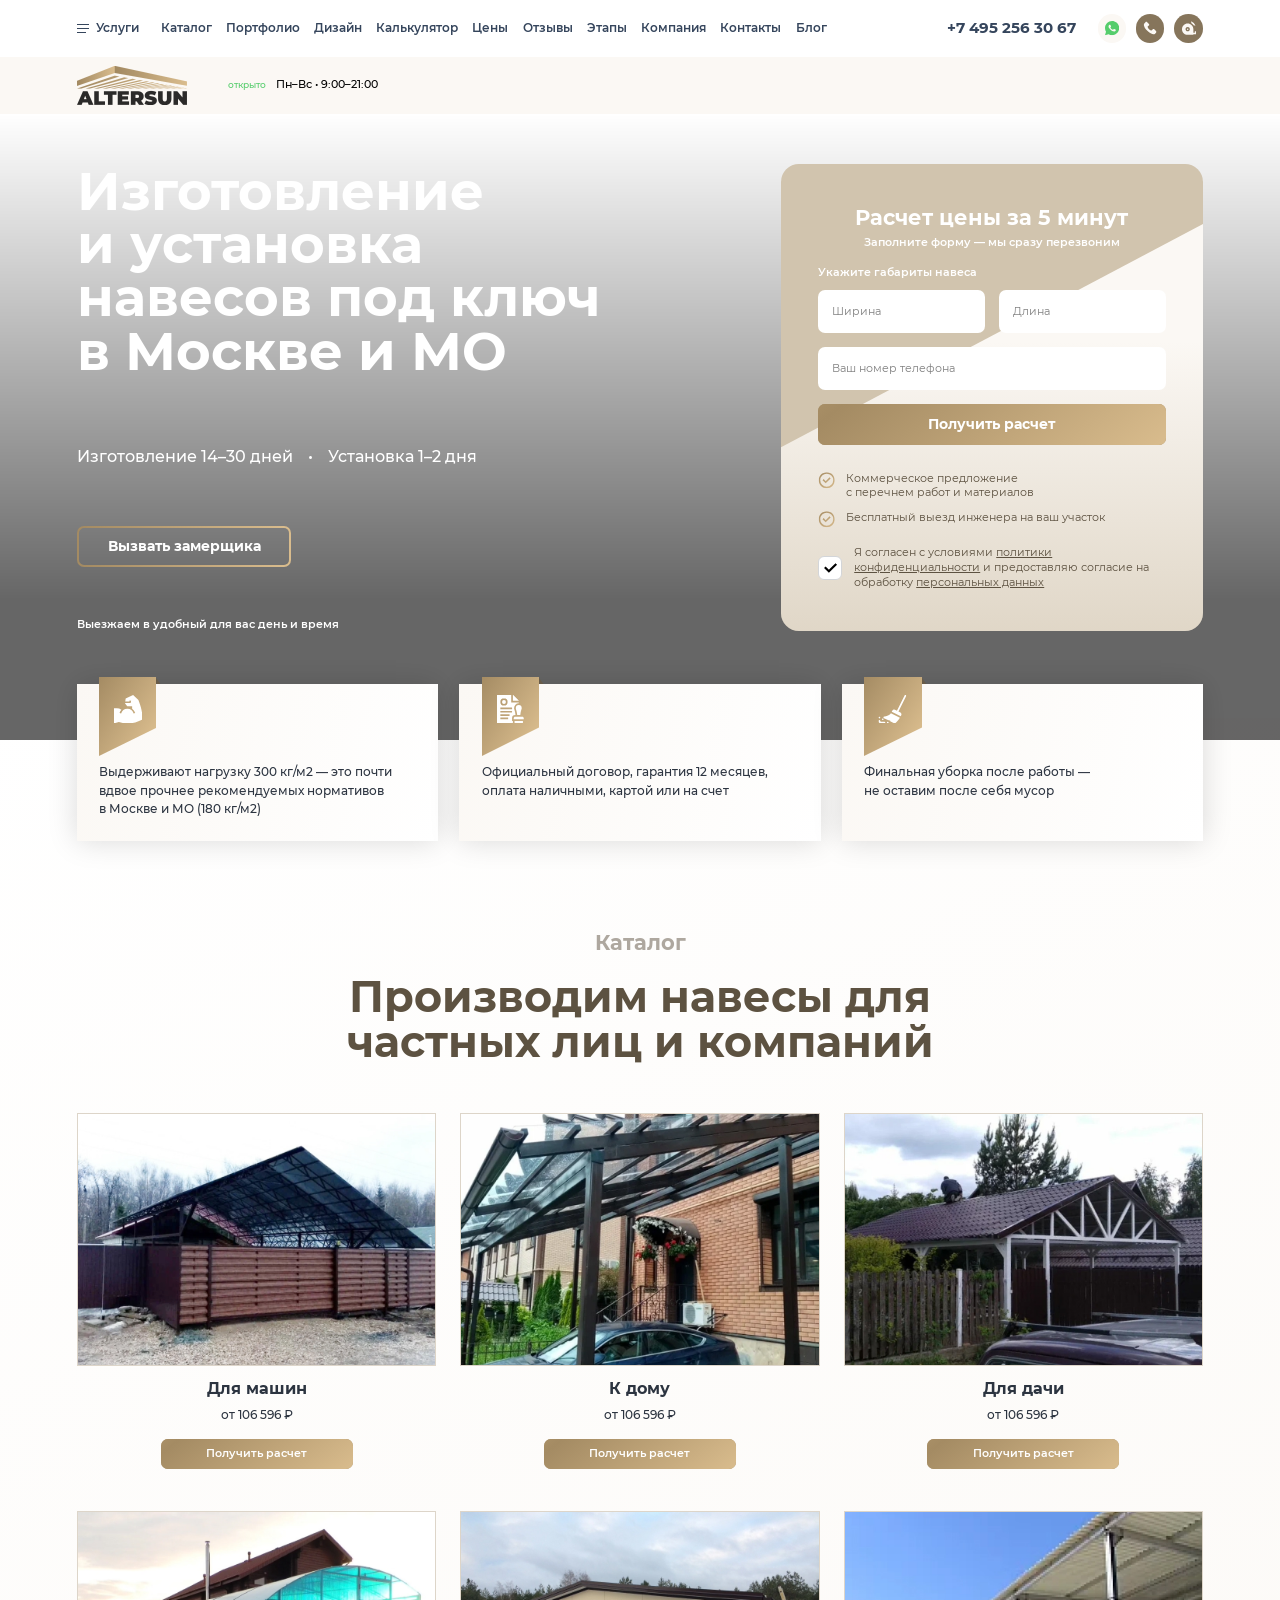
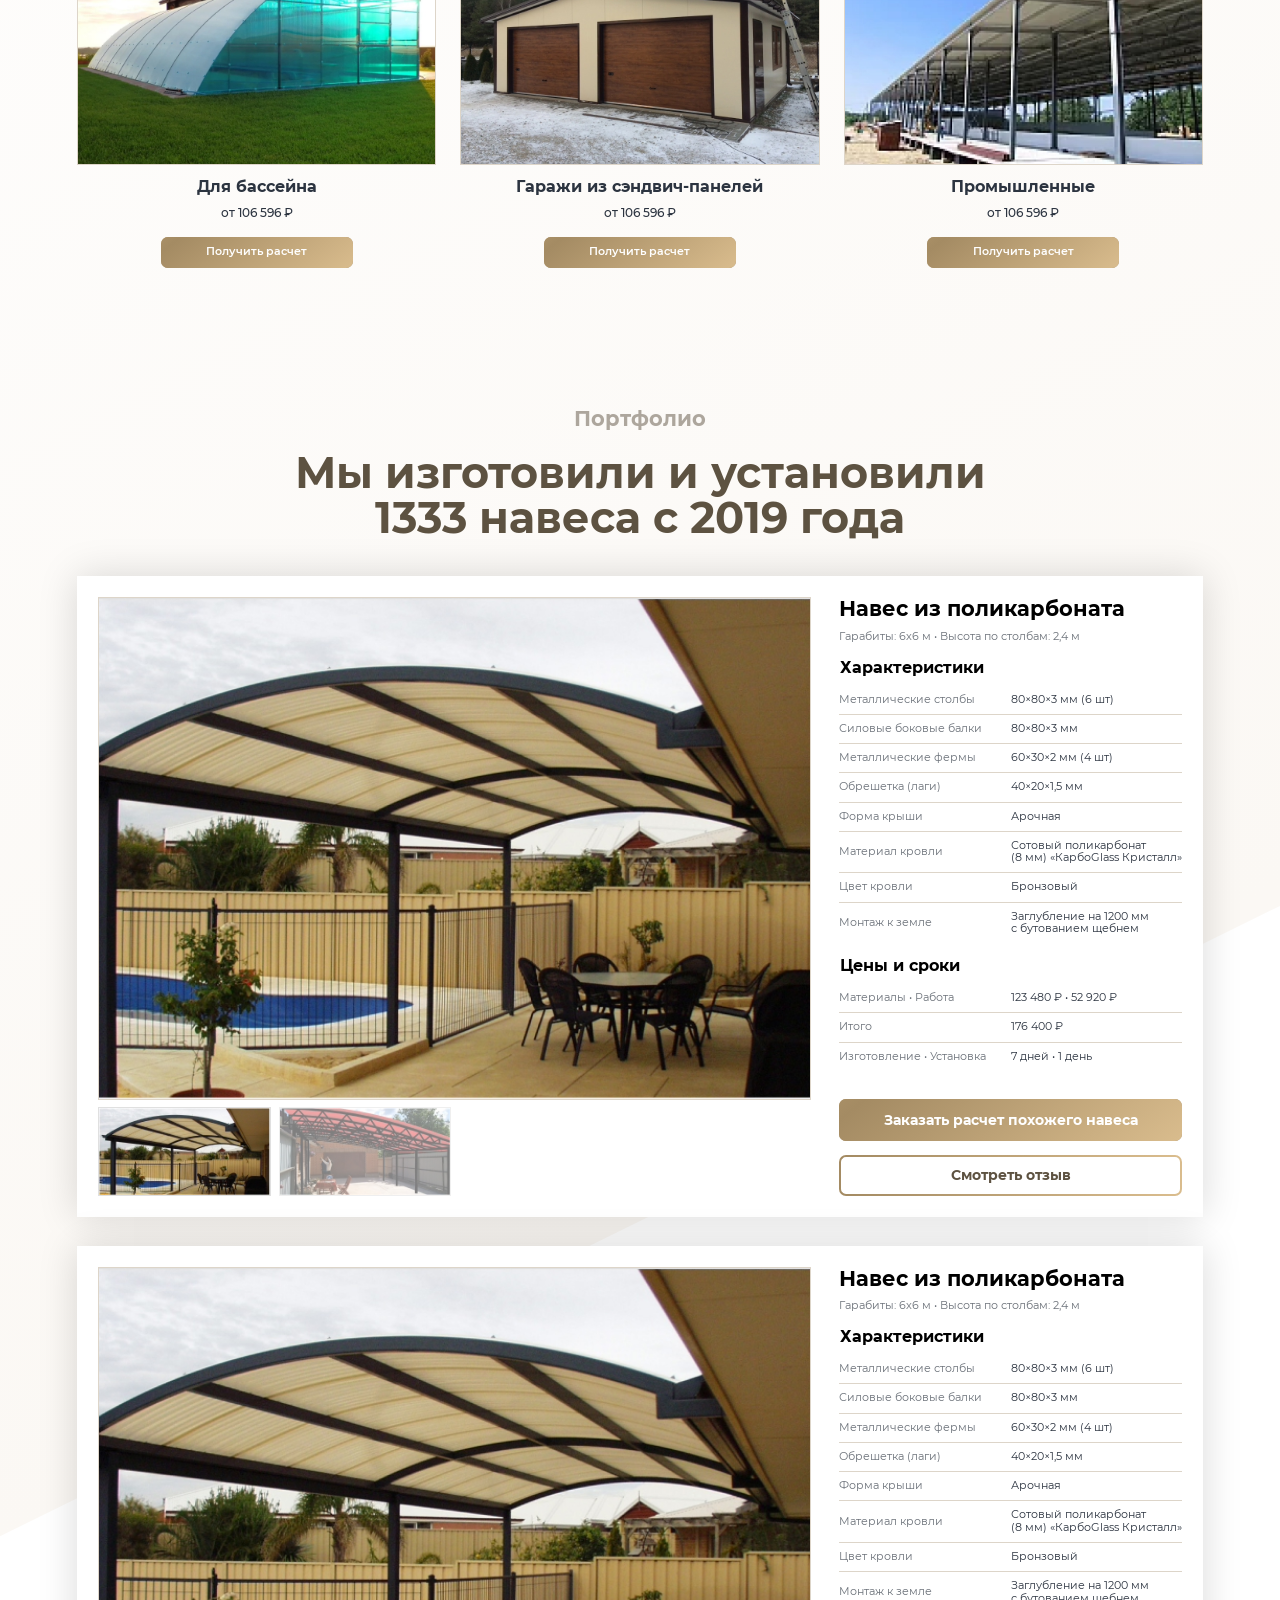
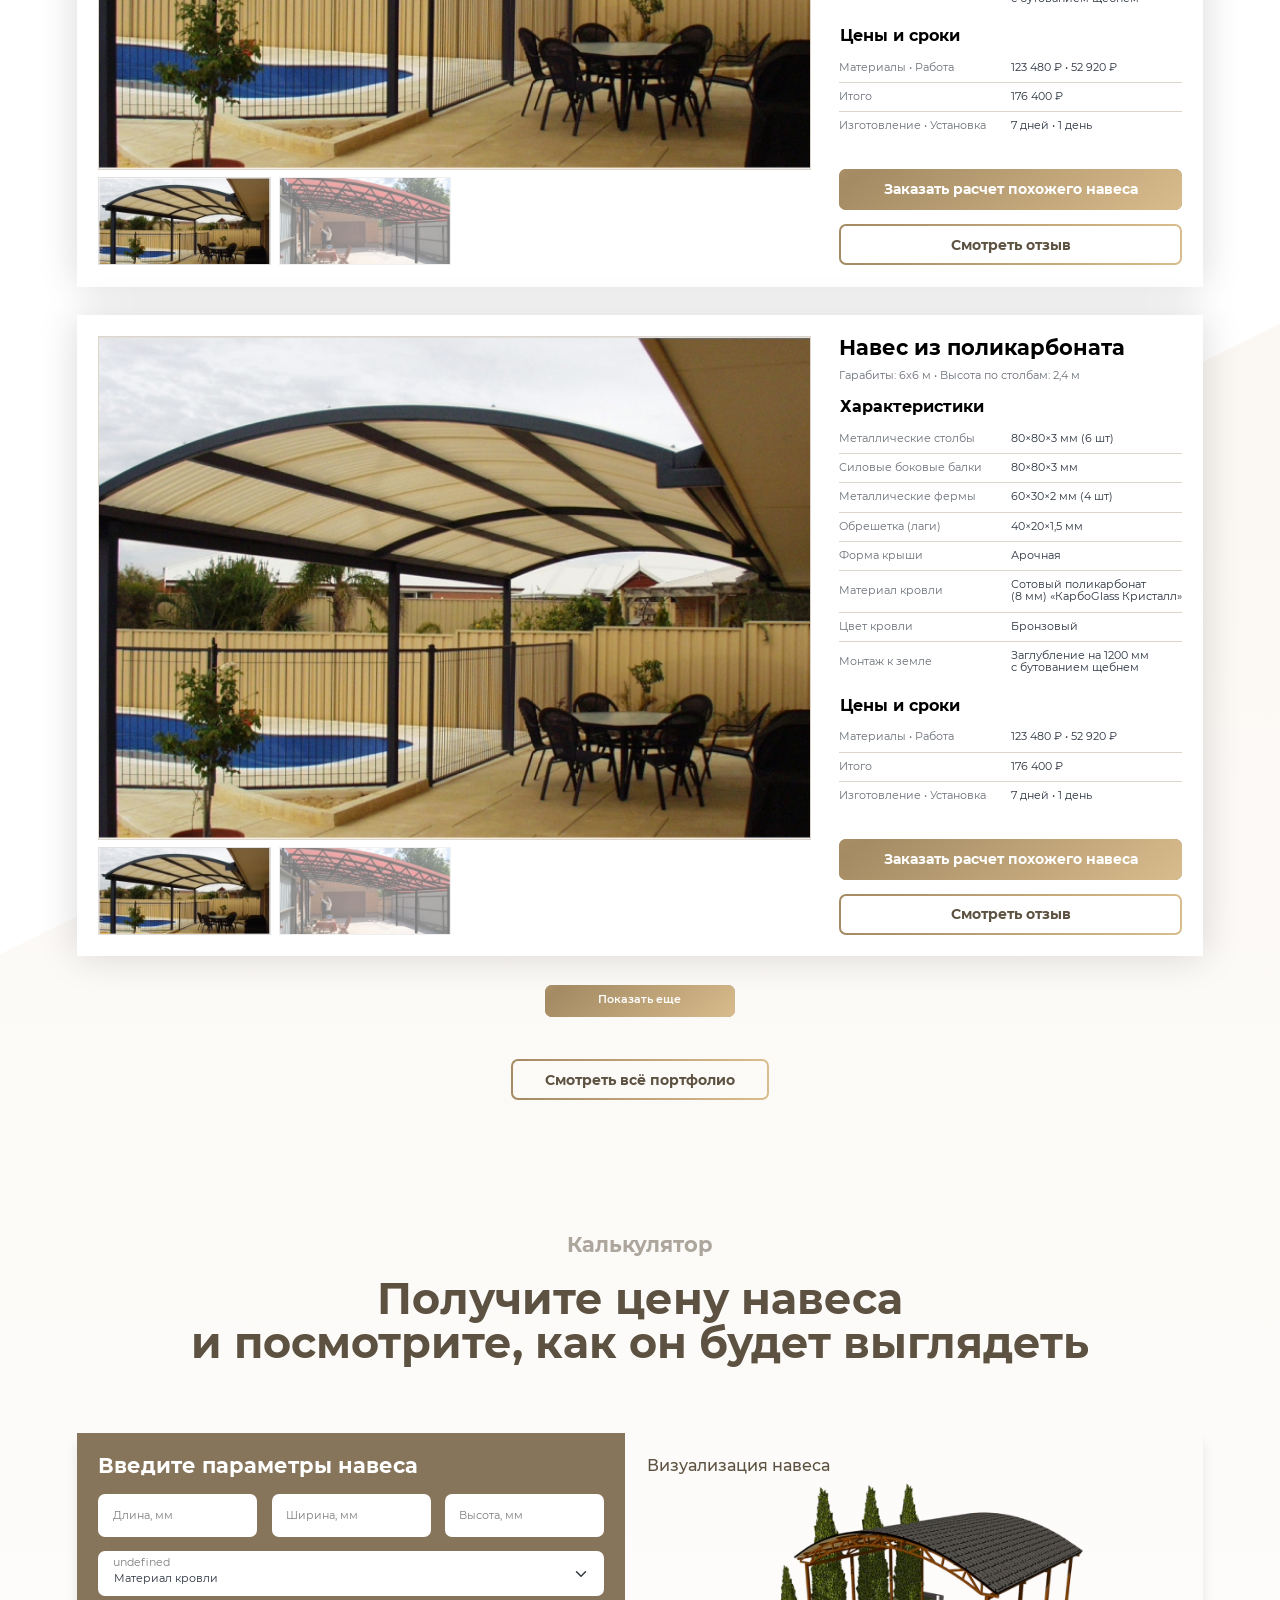
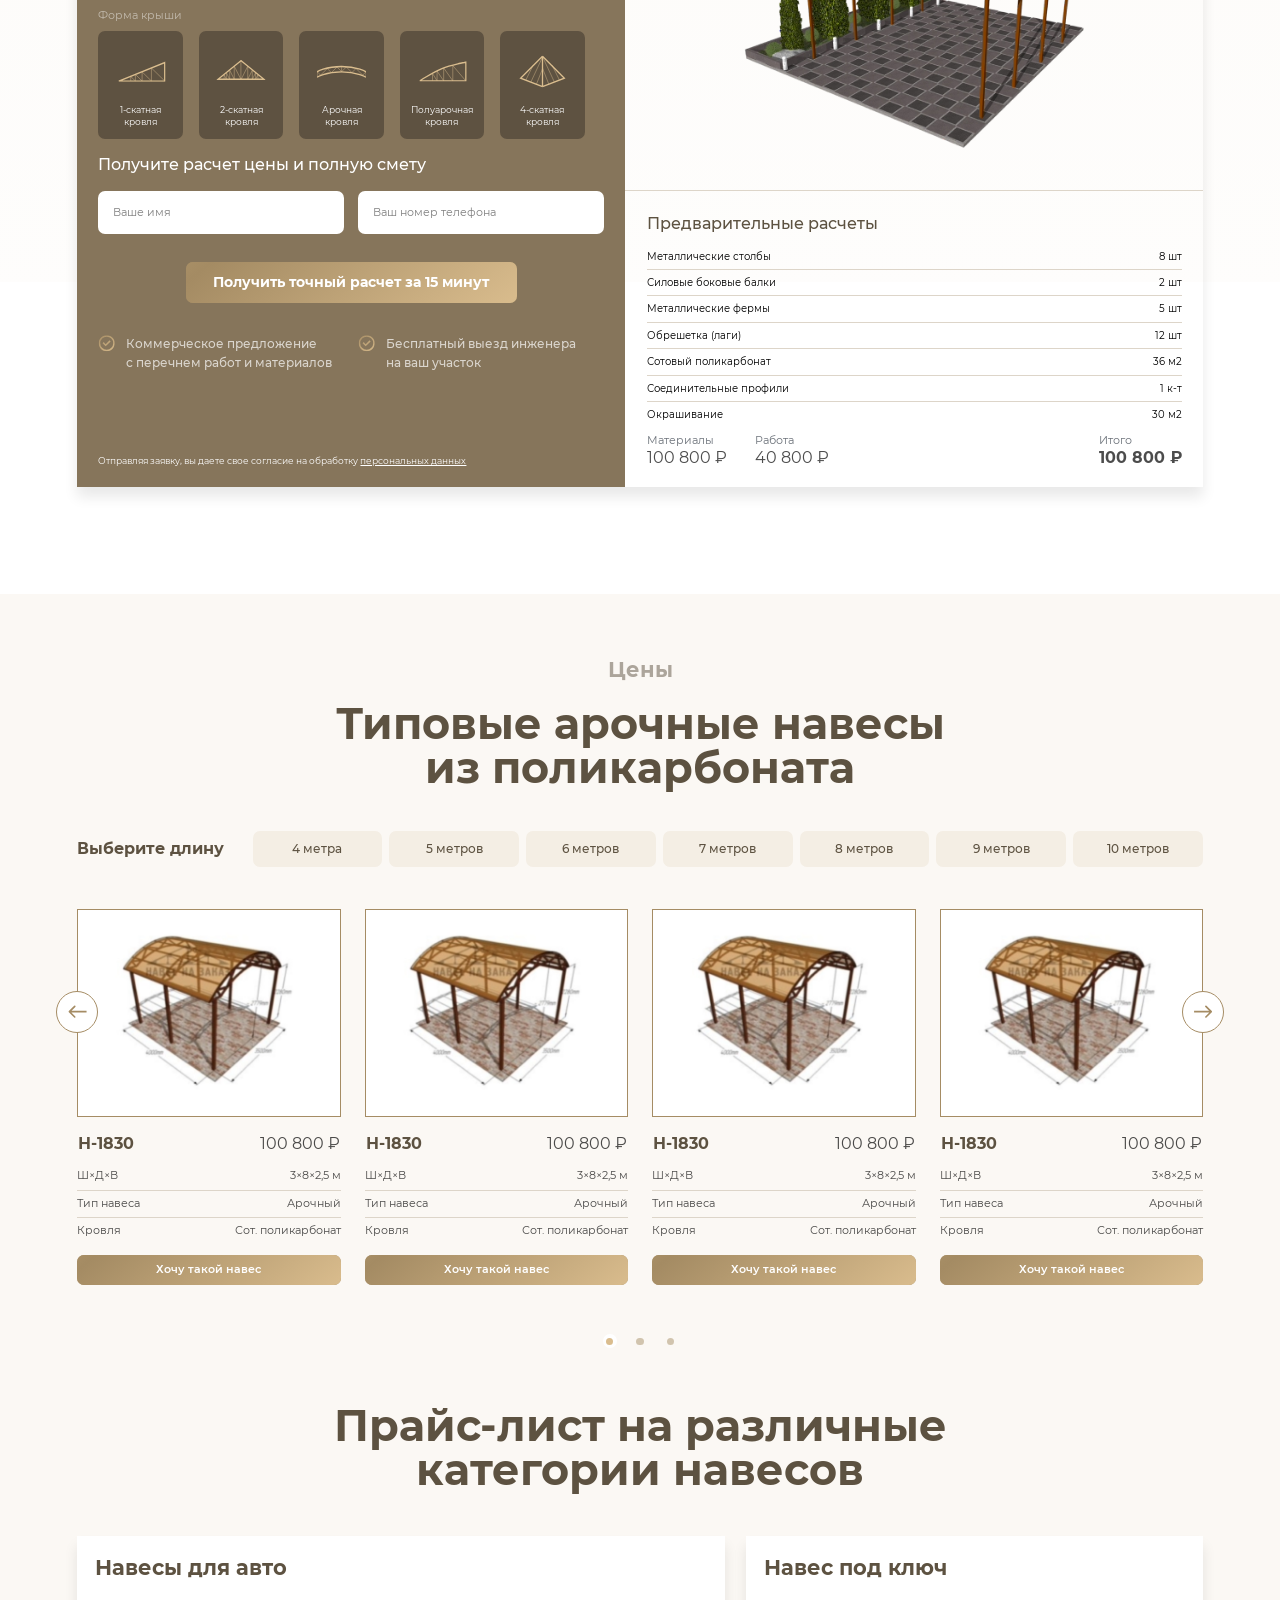
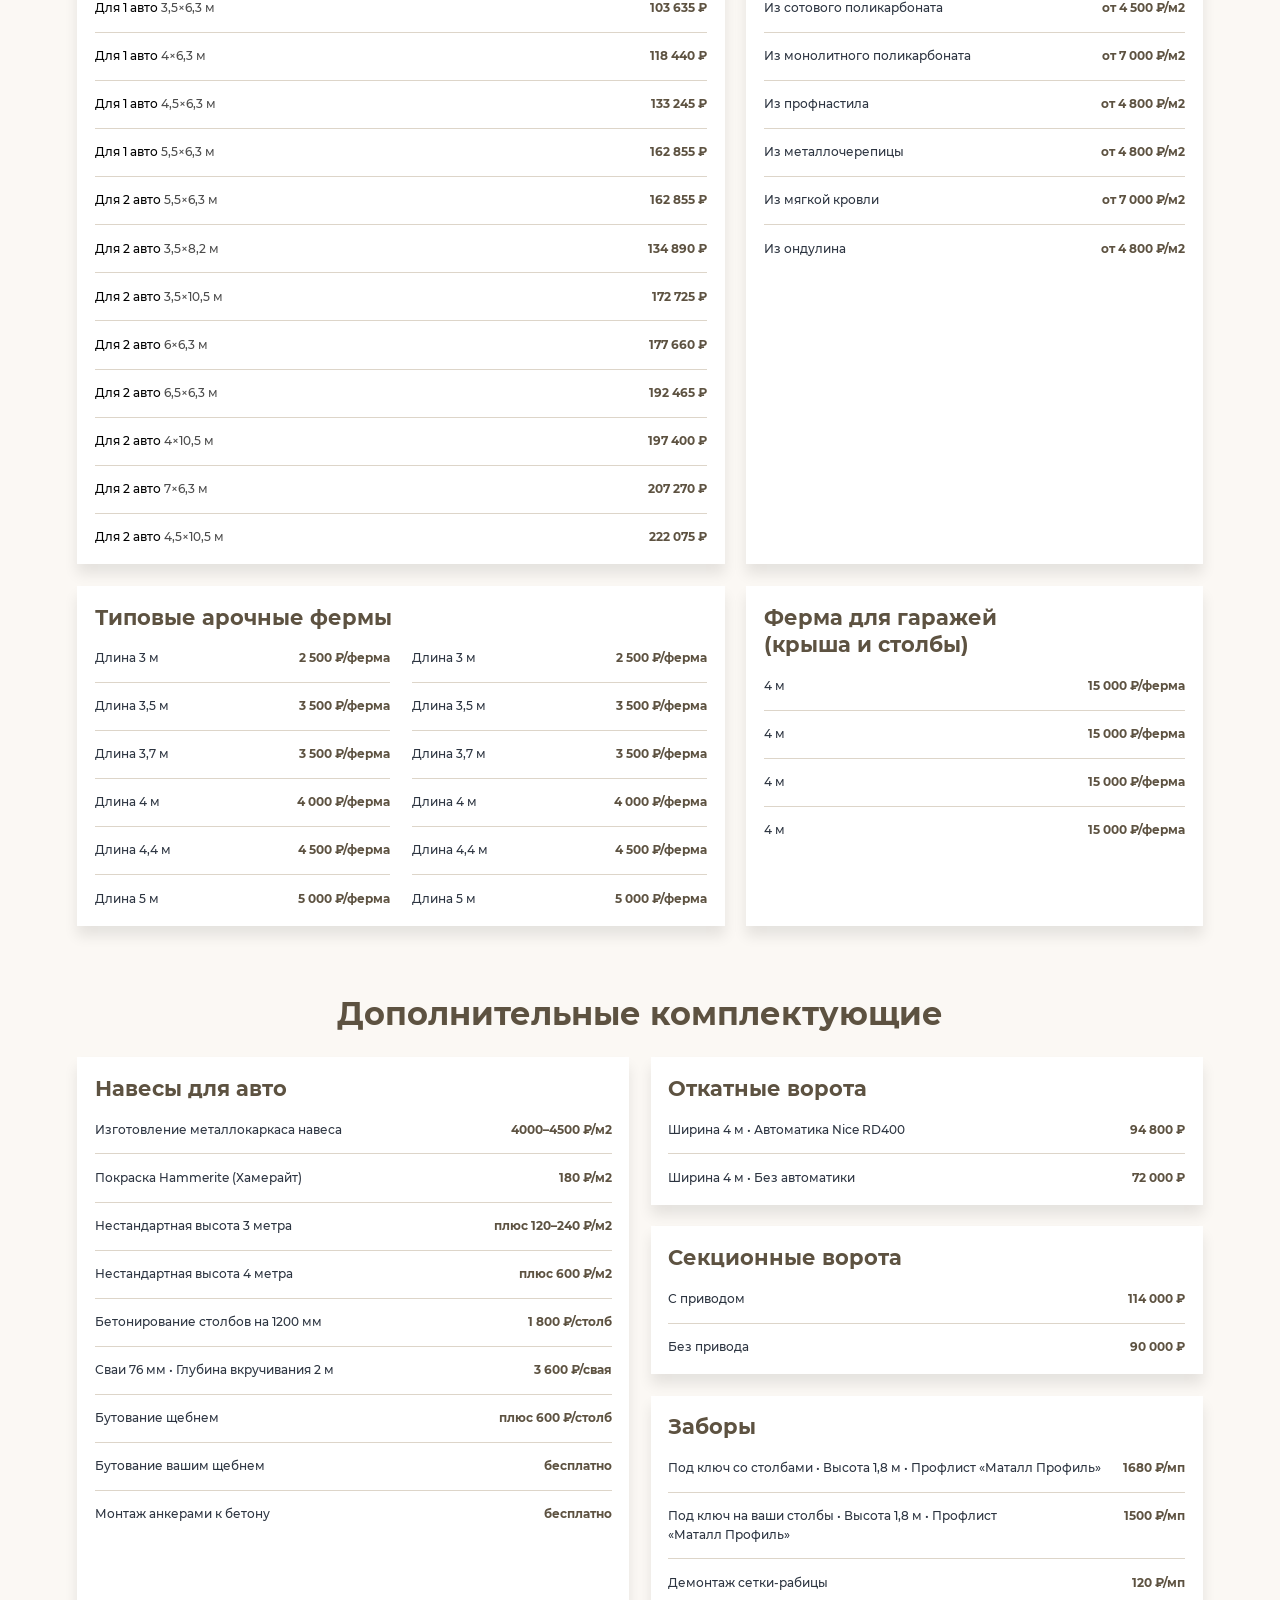
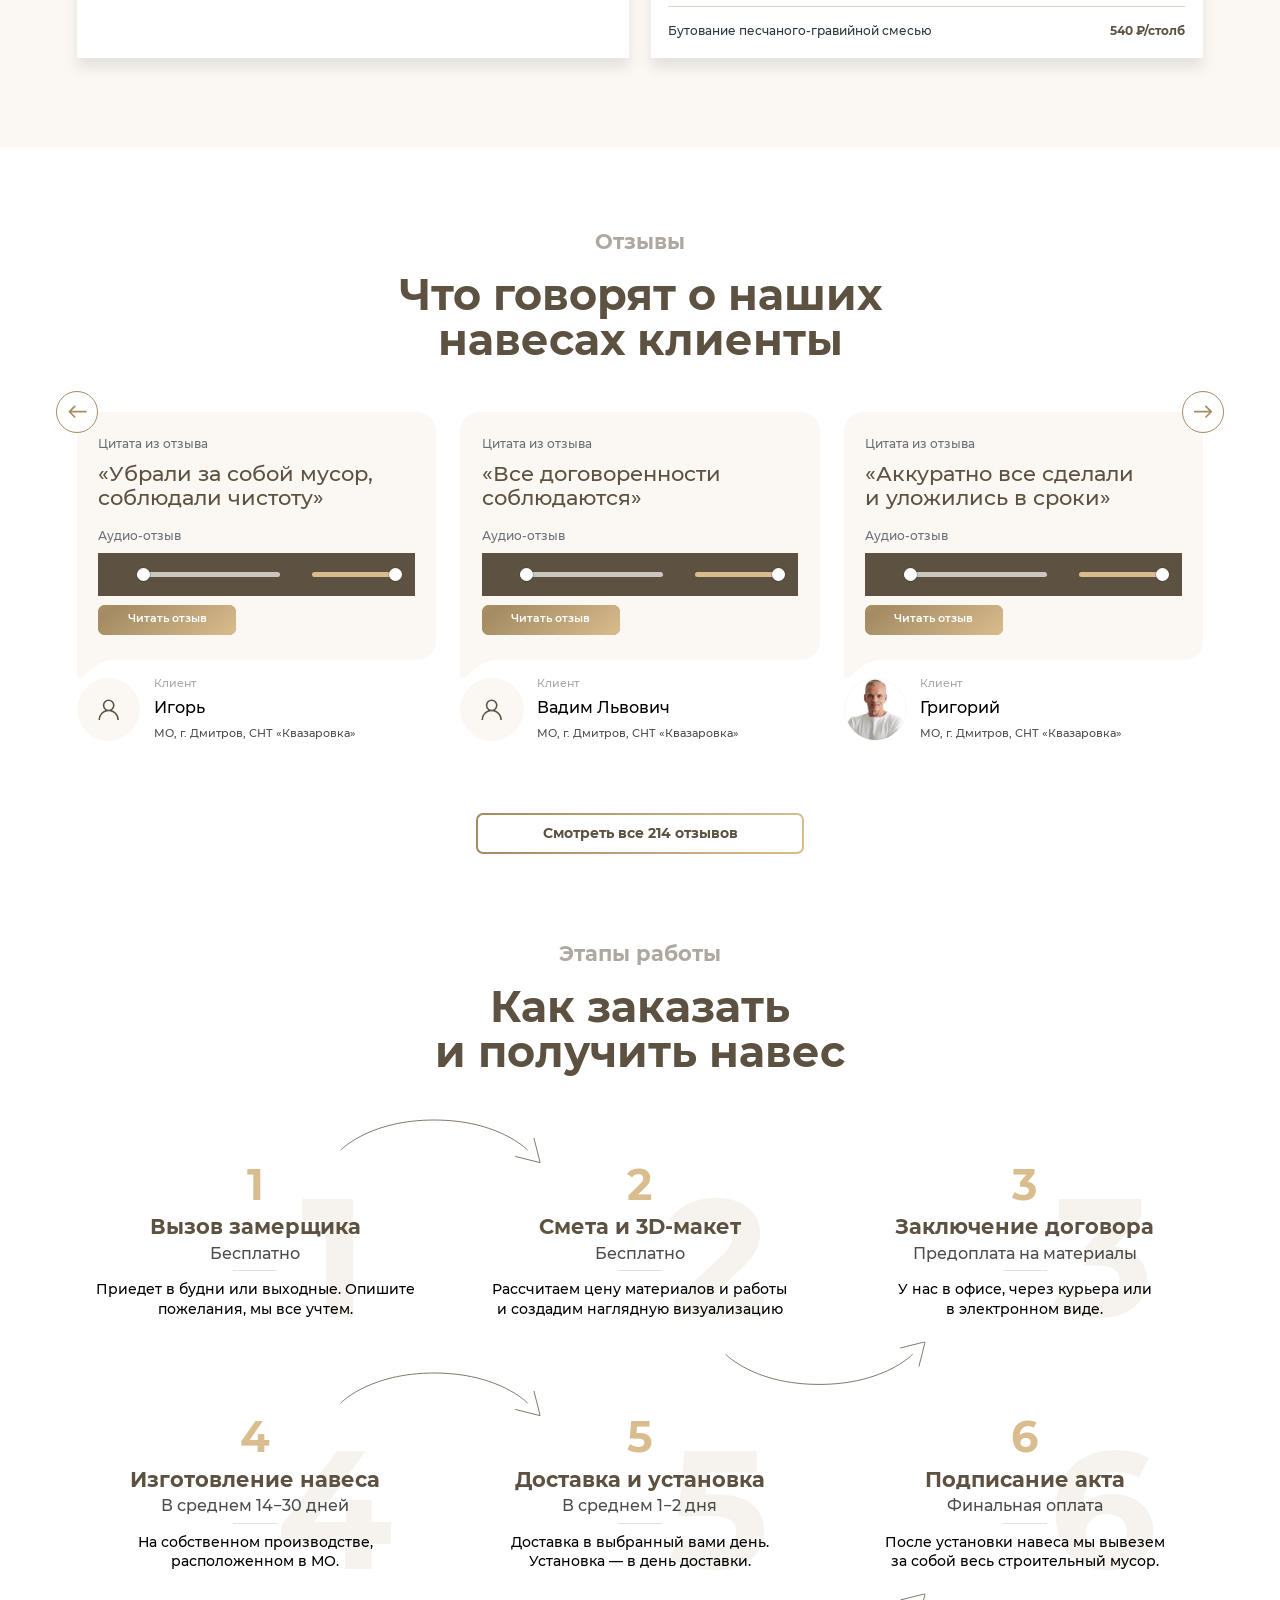
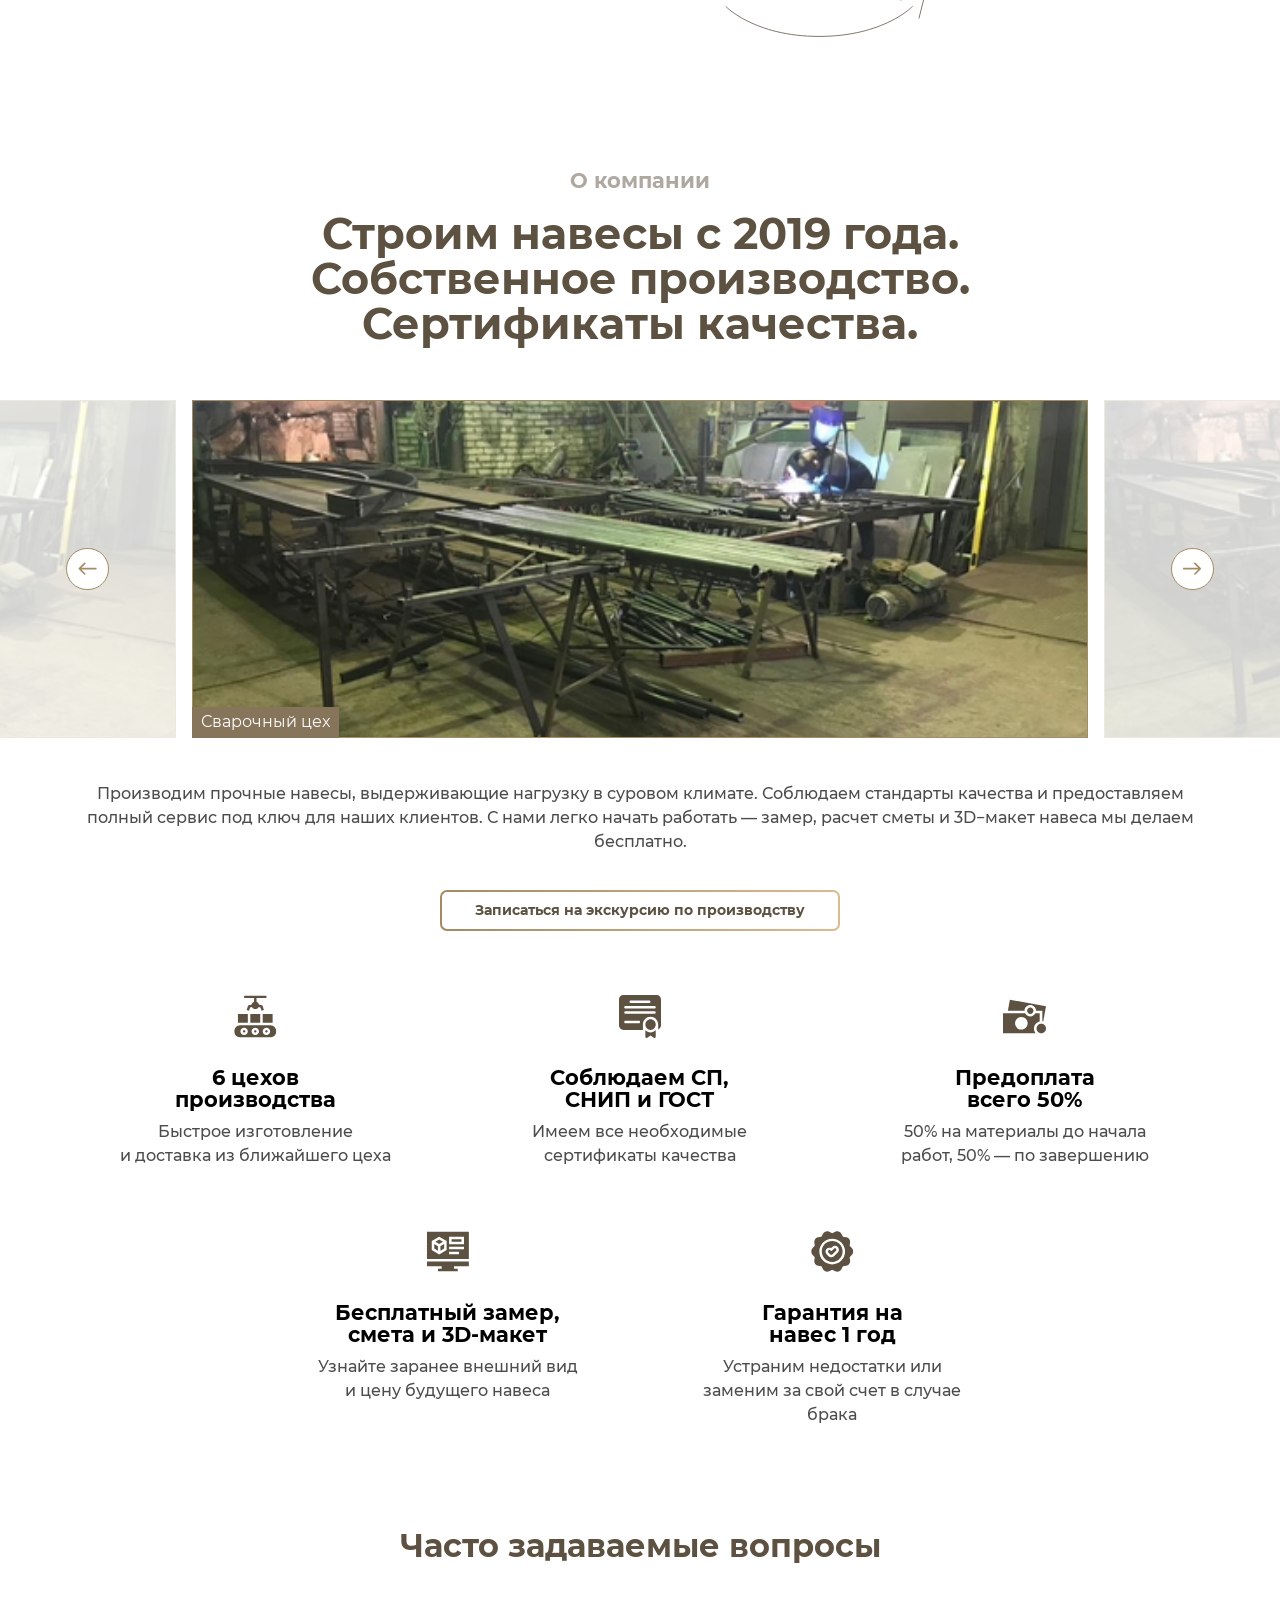
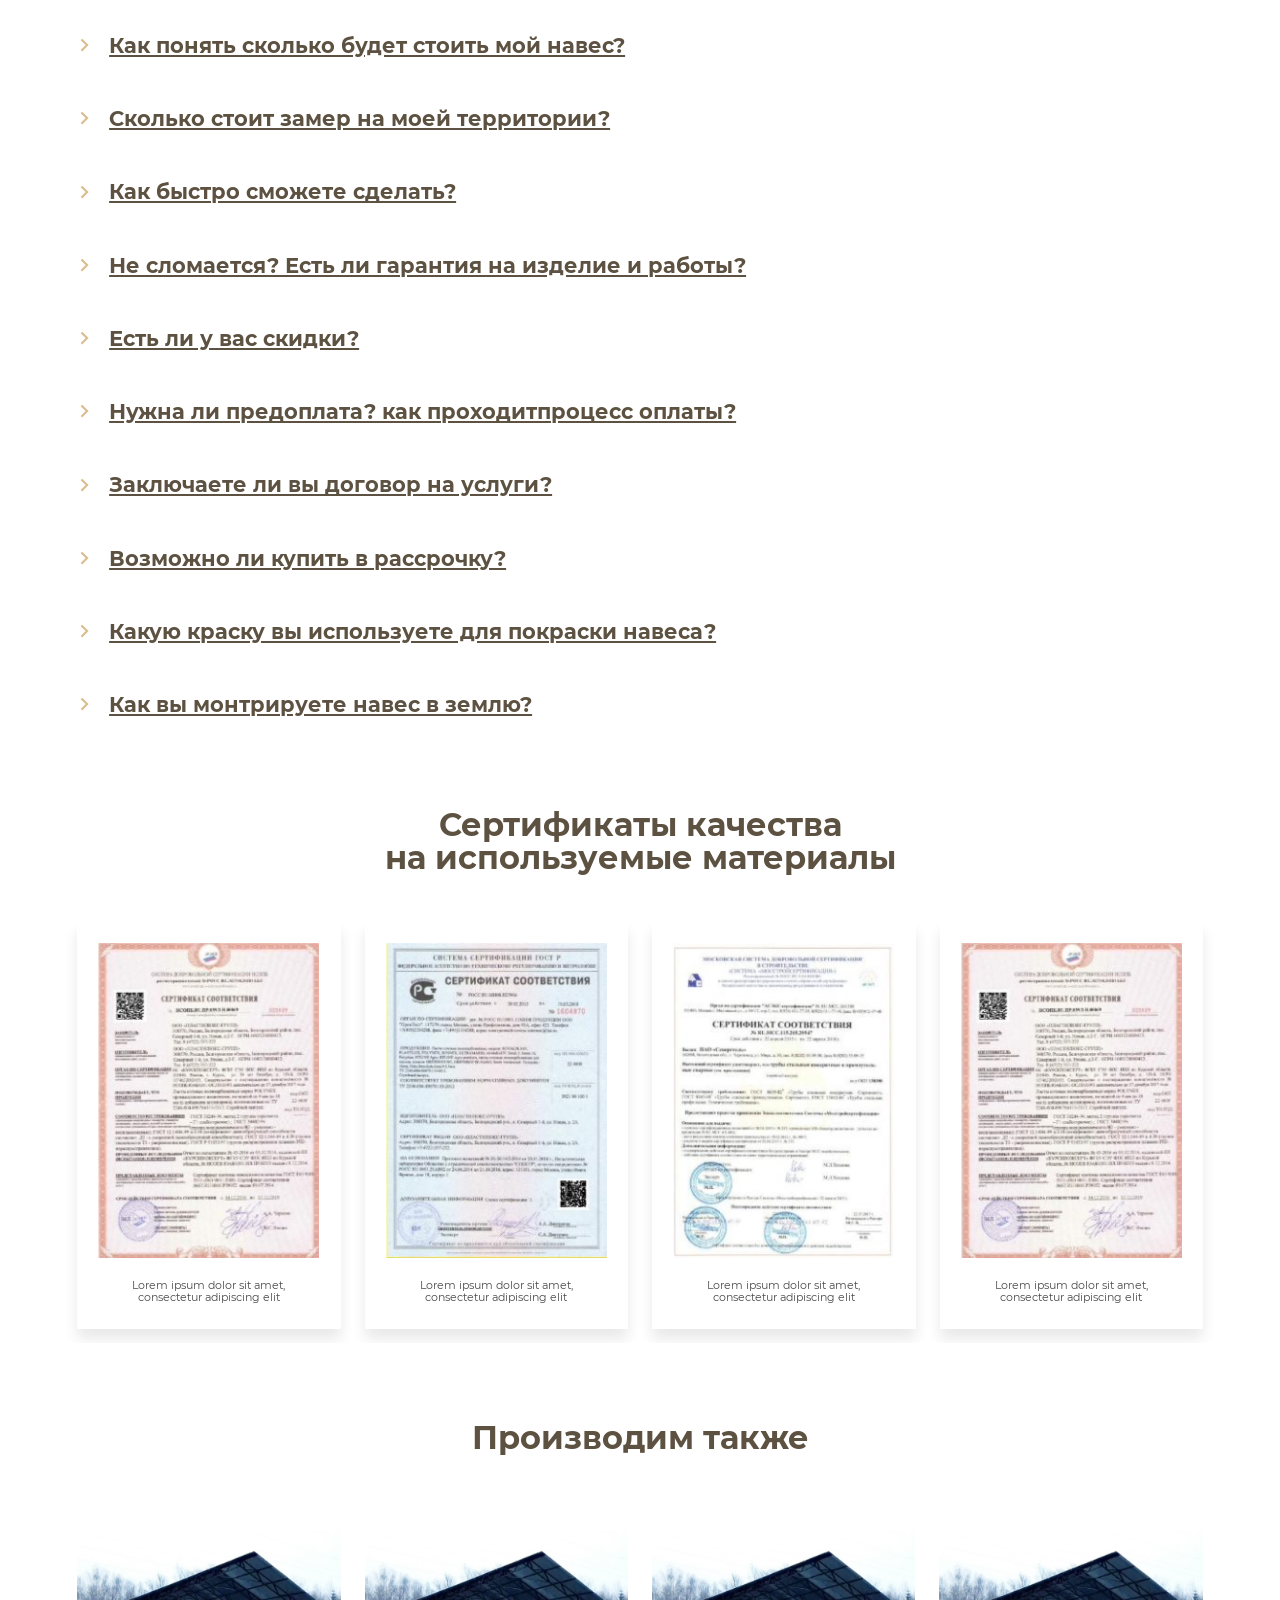
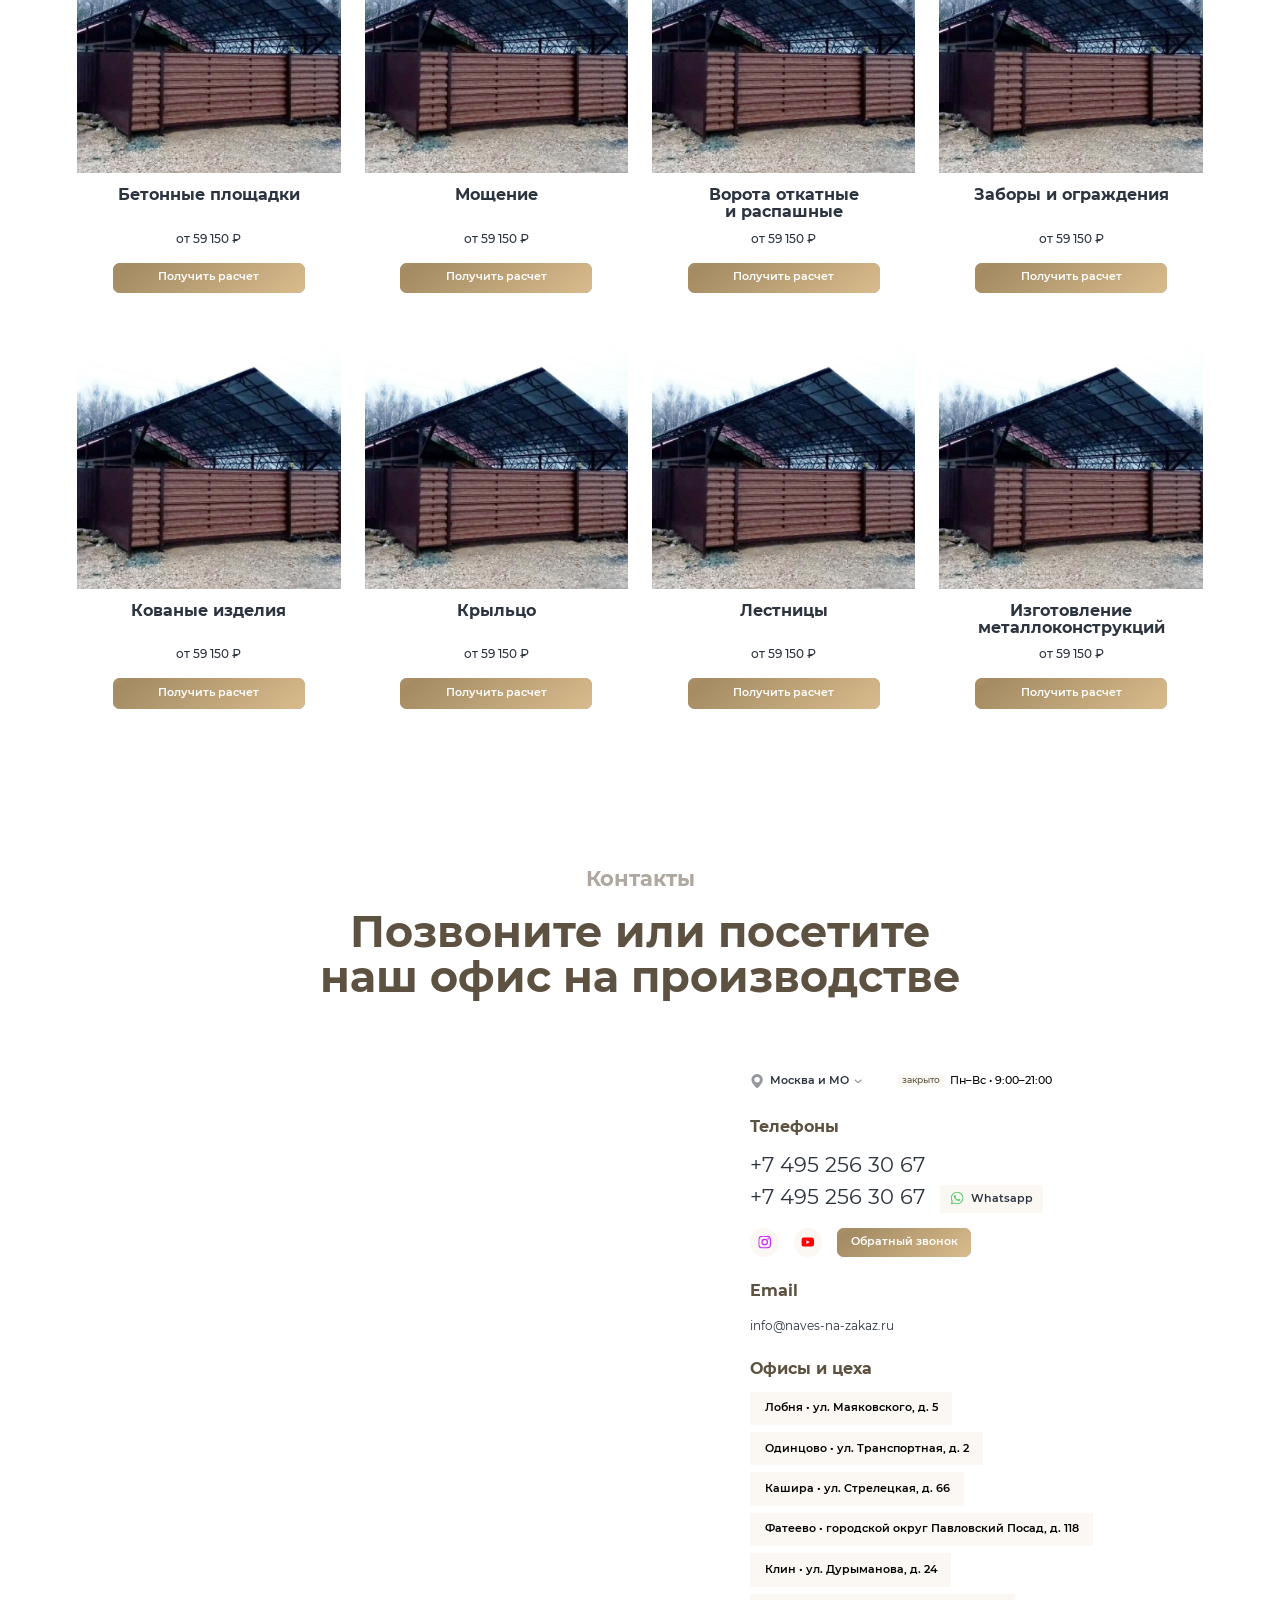
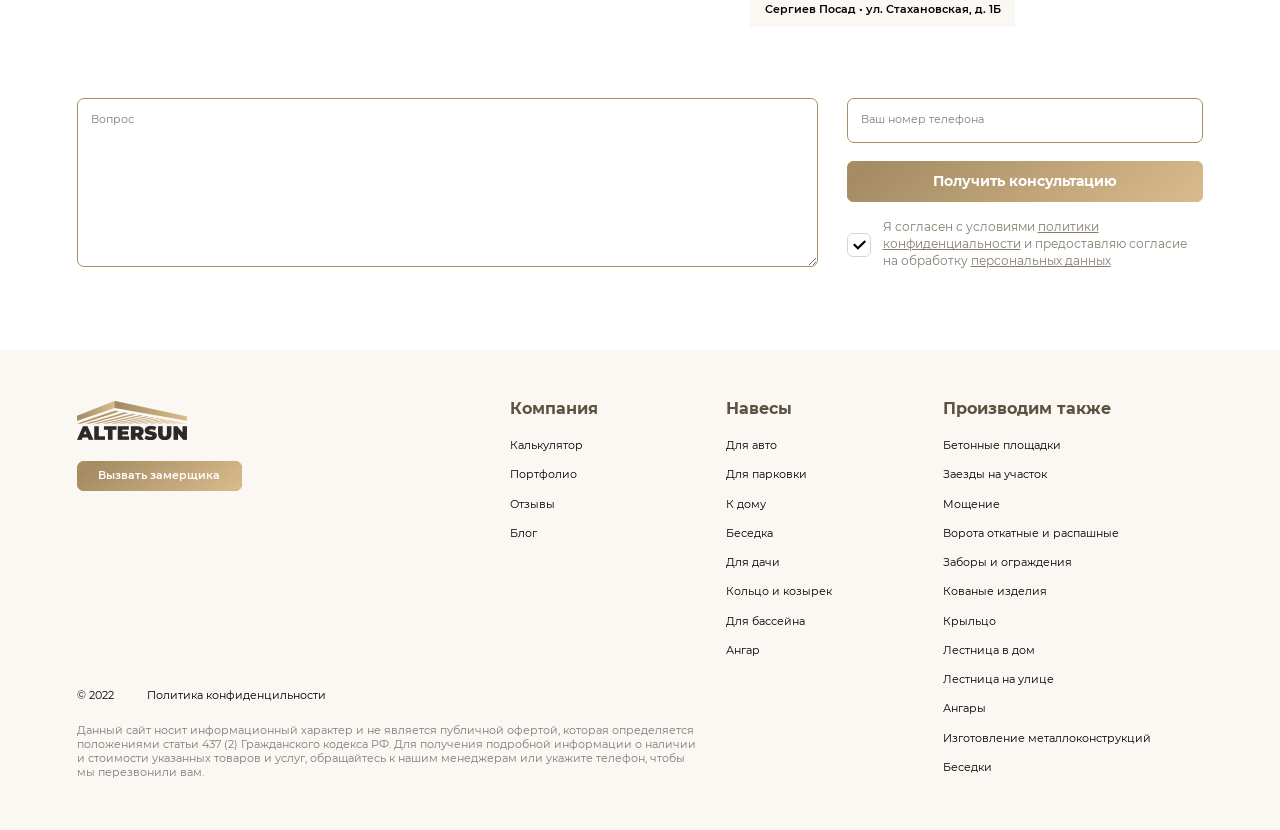
==== commit a1c7ed0d: "edit .section-wrapper" ====
--- a/public/index.html
+++ b/public/index.html
@@ -482,424 +482,422 @@
 				</div>
 			</section>
 			<!-- end sCatalog-->
-			<div class="section-wrapper">
-				<!-- start sPortfolio-->
-				<section class="sPortfolio section" id="sPortfolio">
-					<div class="container">
-						<div class="section-title text-center">
-							<h4>Портфолио</h4>
-							<h2>Мы&nbsp;изготовили и&nbsp;установили 1333 навеса с&nbsp;2019 года</h2>
-						</div>
-						<div class="row">
-							<div class="col-12">
-								<!-- start sSpecifications-->
-								<div class="sSpecifications section">
-									<div class="sSpecifications__container container">
-										<div class="row">
-											<div class="col-lg-8">
-												<div class="sSpecifications__slider-wrap">
-													<div class="sSpecifications__slider sSpecifications__slider--js swiper">
-														<div class="swiper-wrapper">
-																<div class="sSpecifications__slide swiper-slide">
-																	<a class="sSpecifications__img-wrap" href="img/@2x/sSpecifications-md-1.jpg" data-fancybox="sCard-gallery">
-																		<!-- picture-->
-																		<picture> 
-																			<source type="image/avif" srcset="img/@2x/avif/sSpecifications-md-1.avif"/>
-																			<source type="image/webp" srcset="img/@2x/webp/sSpecifications-md-1.webp"/><img class="object-fit-js" src="img/@2x/sSpecifications-md-1.jpg" alt="" loading="lazy"/>
-																		</picture>
-																		<!-- /picture-->
-																	</a>
+			<!-- start sPortfolio-->
+			<section class="sPortfolio section" id="sPortfolio">
+				<div class="container">
+					<div class="section-title text-center">
+						<h4>Портфолио</h4>
+						<h2>Мы&nbsp;изготовили и&nbsp;установили 1333 навеса с&nbsp;2019 года</h2>
+					</div>
+					<div class="row">
+						<div class="col-12">
+							<!-- start sSpecifications-->
+							<div class="sSpecifications section">
+								<div class="sSpecifications__container container">
+									<div class="row">
+										<div class="col-lg-8">
+											<div class="sSpecifications__slider-wrap">
+												<div class="sSpecifications__slider sSpecifications__slider--js swiper">
+													<div class="swiper-wrapper">
+															<div class="sSpecifications__slide swiper-slide">
+																<a class="sSpecifications__img-wrap" href="img/@2x/sSpecifications-md-1.jpg" data-fancybox="sCard-gallery">
+																	<!-- picture-->
+																	<picture> 
+																		<source type="image/avif" srcset="img/@2x/avif/sSpecifications-md-1.avif"/>
+																		<source type="image/webp" srcset="img/@2x/webp/sSpecifications-md-1.webp"/><img class="object-fit-js" src="img/@2x/sSpecifications-md-1.jpg" alt="" loading="lazy"/>
+																	</picture>
+																	<!-- /picture-->
+																</a>
+															</div>
+															<div class="sSpecifications__slide swiper-slide">
+																<a class="sSpecifications__img-wrap" href="img/@2x/sSpecifications-md-2.jpg" data-fancybox="sCard-gallery">
+																	<!-- picture-->
+																	<picture> 
+																		<source type="image/avif" srcset="img/@2x/avif/sSpecifications-md-2.avif"/>
+																		<source type="image/webp" srcset="img/@2x/webp/sSpecifications-md-2.webp"/><img class="object-fit-js" src="img/@2x/sSpecifications-md-2.jpg" alt="" loading="lazy"/>
+																	</picture>
+																	<!-- /picture-->
+																</a>
+															</div>
+													</div>
+												</div>
+												<div class="sSpecifications__slider-thumbs sSpecifications__slider-thumbs--js swiper">
+													<div class="swiper-wrapper">
+															<div class="sSpecifications__slide swiper-slide">
+																<div class="sSpecifications__img-wrap sSpecifications__img-wrap--thumbs bg-wrap">
+																	<!-- picture-->
+																	<picture class="picture-bg"> 
+																		<source type="image/avif" srcset="img/@2x/avif/sSpecifications-sm-1.avif"/>
+																		<source type="image/webp" srcset="img/@2x/webp/sSpecifications-sm-1.webp"/><img class="object-fit-js" src="img/@2x/sSpecifications-sm-1.jpg" alt="" loading="lazy"/>
+																	</picture>
+																	<!-- /picture-->
 																</div>
-																<div class="sSpecifications__slide swiper-slide">
-																	<a class="sSpecifications__img-wrap" href="img/@2x/sSpecifications-md-2.jpg" data-fancybox="sCard-gallery">
-																		<!-- picture-->
-																		<picture> 
-																			<source type="image/avif" srcset="img/@2x/avif/sSpecifications-md-2.avif"/>
-																			<source type="image/webp" srcset="img/@2x/webp/sSpecifications-md-2.webp"/><img class="object-fit-js" src="img/@2x/sSpecifications-md-2.jpg" alt="" loading="lazy"/>
-																		</picture>
-																		<!-- /picture-->
-																	</a>
+															</div>
+															<div class="sSpecifications__slide swiper-slide">
+																<div class="sSpecifications__img-wrap sSpecifications__img-wrap--thumbs bg-wrap">
+																	<!-- picture-->
+																	<picture class="picture-bg"> 
+																		<source type="image/avif" srcset="img/@2x/avif/sSpecifications-sm-2.avif"/>
+																		<source type="image/webp" srcset="img/@2x/webp/sSpecifications-sm-2.webp"/><img class="object-fit-js" src="img/@2x/sSpecifications-sm-2.jpg" alt="" loading="lazy"/>
+																	</picture>
+																	<!-- /picture-->
 																</div>
-														</div>
+															</div>
 													</div>
-													<div class="sSpecifications__slider-thumbs sSpecifications__slider-thumbs--js swiper">
-														<div class="swiper-wrapper">
-																<div class="sSpecifications__slide swiper-slide">
-																	<div class="sSpecifications__img-wrap sSpecifications__img-wrap--thumbs bg-wrap">
-																		<!-- picture-->
-																		<picture class="picture-bg"> 
-																			<source type="image/avif" srcset="img/@2x/avif/sSpecifications-sm-1.avif"/>
-																			<source type="image/webp" srcset="img/@2x/webp/sSpecifications-sm-1.webp"/><img class="object-fit-js" src="img/@2x/sSpecifications-sm-1.jpg" alt="" loading="lazy"/>
-																		</picture>
-																		<!-- /picture-->
-																	</div>
+												</div>
+											</div>
+										</div>
+										<div class="col-lg-4">
+											<h4>Навес из поликарбоната</h4>
+											<p>Гарабиты: 6х6 м • Высота по столбам: 2,4 м</p>
+											<table>
+												<thead>
+													<tr>
+														<th colspan="2">
+															<p>Характеристики</p>
+														</th>
+													</tr>
+												</thead>
+												<tbody>
+													<tr>
+														<td>Металлические столбы</td>
+														<td>80&times;80&times;3&nbsp;мм (6&nbsp;шт)</td>
+													</tr>
+													<tr>
+														<td>Силовые боковые балки</td>
+														<td>80&times;80&times;3&nbsp;мм </td>
+													</tr>
+													<tr>
+														<td>Металлические фермы</td>
+														<td>60&times;30&times;2&nbsp;мм (4&nbsp;шт)</td>
+													</tr>
+													<tr>
+														<td>Обрешетка (лаги)</td>
+														<td>40&times;20&times;1,5&nbsp;мм</td>
+													</tr>
+													<tr>
+														<td>Форма крыши</td>
+														<td>Арочная</td>
+													</tr>
+													<tr>
+														<td>Материал кровли</td>
+														<td>Сотовый поликарбонат (8&nbsp;мм) &laquo;КарбоGlass Кристалл&raquo;</td>
+													</tr>
+													<tr>
+														<td>Цвет кровли</td>
+														<td>Бронзовый</td>
+													</tr>
+													<tr>
+														<td>Монтаж к земле</td>
+														<td>Заглубление на&nbsp;1200&nbsp;мм с&nbsp;бутованием щебнем</td>
+													</tr>
+												</tbody>
+											</table>
+											<table>
+												<thead>
+													<tr>
+														<th colspan="2">
+															<p>Цены и сроки</p>
+														</th>
+													</tr>
+												</thead>
+												<tbody>
+													<tr>
+														<td>Материалы • Работа</td>
+														<td>123 480 ₽ • 52 920 ₽</td>
+													</tr>
+													<tr>
+														<td>Итого</td>
+														<td>176 400 ₽</td>
+													</tr>
+													<tr>
+														<td>Изготовление • Установка</td>
+														<td>7 дней • 1 день</td>
+													</tr>
+												</tbody>
+											</table><a class="btn-gradient btn-lg link-modal-js btn btn-primary" href="#modal-call" data-title="Заказать расчет похожего навеса" data-text="Оставьте свой номер телефона, мы&amp;nbsp;вам перезвоним и&amp;nbsp;выполним расчет" data-btn="Заказать расчет" data-pic="2">Заказать расчет похожего навеса</a>
+											<button class="btn btn-lg btn-primary gradient-border">Смотреть отзыв</button>
+										</div>
+									</div>
+								</div>
+							</div>
+							<!-- end sSpecifications-->
+						</div>
+						<div class="col-12">
+							<!-- start sSpecifications-->
+							<div class="sSpecifications section">
+								<div class="sSpecifications__container container">
+									<div class="row">
+										<div class="col-lg-8">
+											<div class="sSpecifications__slider-wrap">
+												<div class="sSpecifications__slider sSpecifications__slider--js swiper">
+													<div class="swiper-wrapper">
+															<div class="sSpecifications__slide swiper-slide">
+																<a class="sSpecifications__img-wrap" href="img/@2x/sSpecifications-md-1.jpg" data-fancybox="sCard-gallery">
+																	<!-- picture-->
+																	<picture> 
+																		<source type="image/avif" srcset="img/@2x/avif/sSpecifications-md-1.avif"/>
+																		<source type="image/webp" srcset="img/@2x/webp/sSpecifications-md-1.webp"/><img class="object-fit-js" src="img/@2x/sSpecifications-md-1.jpg" alt="" loading="lazy"/>
+																	</picture>
+																	<!-- /picture-->
+																</a>
+															</div>
+															<div class="sSpecifications__slide swiper-slide">
+																<a class="sSpecifications__img-wrap" href="img/@2x/sSpecifications-md-2.jpg" data-fancybox="sCard-gallery">
+																	<!-- picture-->
+																	<picture> 
+																		<source type="image/avif" srcset="img/@2x/avif/sSpecifications-md-2.avif"/>
+																		<source type="image/webp" srcset="img/@2x/webp/sSpecifications-md-2.webp"/><img class="object-fit-js" src="img/@2x/sSpecifications-md-2.jpg" alt="" loading="lazy"/>
+																	</picture>
+																	<!-- /picture-->
+																</a>
+															</div>
+													</div>
+												</div>
+												<div class="sSpecifications__slider-thumbs sSpecifications__slider-thumbs--js swiper">
+													<div class="swiper-wrapper">
+															<div class="sSpecifications__slide swiper-slide">
+																<div class="sSpecifications__img-wrap sSpecifications__img-wrap--thumbs bg-wrap">
+																	<!-- picture-->
+																	<picture class="picture-bg"> 
+																		<source type="image/avif" srcset="img/@2x/avif/sSpecifications-sm-1.avif"/>
+																		<source type="image/webp" srcset="img/@2x/webp/sSpecifications-sm-1.webp"/><img class="object-fit-js" src="img/@2x/sSpecifications-sm-1.jpg" alt="" loading="lazy"/>
+																	</picture>
+																	<!-- /picture-->
 																</div>
-																<div class="sSpecifications__slide swiper-slide">
-																	<div class="sSpecifications__img-wrap sSpecifications__img-wrap--thumbs bg-wrap">
-																		<!-- picture-->
-																		<picture class="picture-bg"> 
-																			<source type="image/avif" srcset="img/@2x/avif/sSpecifications-sm-2.avif"/>
-																			<source type="image/webp" srcset="img/@2x/webp/sSpecifications-sm-2.webp"/><img class="object-fit-js" src="img/@2x/sSpecifications-sm-2.jpg" alt="" loading="lazy"/>
-																		</picture>
-																		<!-- /picture-->
-																	</div>
+															</div>
+															<div class="sSpecifications__slide swiper-slide">
+																<div class="sSpecifications__img-wrap sSpecifications__img-wrap--thumbs bg-wrap">
+																	<!-- picture-->
+																	<picture class="picture-bg"> 
+																		<source type="image/avif" srcset="img/@2x/avif/sSpecifications-sm-2.avif"/>
+																		<source type="image/webp" srcset="img/@2x/webp/sSpecifications-sm-2.webp"/><img class="object-fit-js" src="img/@2x/sSpecifications-sm-2.jpg" alt="" loading="lazy"/>
+																	</picture>
+																	<!-- /picture-->
 																</div>
-														</div>
+															</div>
 													</div>
 												</div>
 											</div>
-											<div class="col-lg-4">
-												<h4>Навес из поликарбоната</h4>
-												<p>Гарабиты: 6х6 м • Высота по столбам: 2,4 м</p>
-												<table>
-													<thead>
-														<tr>
-															<th colspan="2">
-																<p>Характеристики</p>
-															</th>
-														</tr>
-													</thead>
-													<tbody>
-														<tr>
-															<td>Металлические столбы</td>
-															<td>80&times;80&times;3&nbsp;мм (6&nbsp;шт)</td>
-														</tr>
-														<tr>
-															<td>Силовые боковые балки</td>
-															<td>80&times;80&times;3&nbsp;мм </td>
-														</tr>
-														<tr>
-															<td>Металлические фермы</td>
-															<td>60&times;30&times;2&nbsp;мм (4&nbsp;шт)</td>
-														</tr>
-														<tr>
-															<td>Обрешетка (лаги)</td>
-															<td>40&times;20&times;1,5&nbsp;мм</td>
-														</tr>
-														<tr>
-															<td>Форма крыши</td>
-															<td>Арочная</td>
-														</tr>
-														<tr>
-															<td>Материал кровли</td>
-															<td>Сотовый поликарбонат (8&nbsp;мм) &laquo;КарбоGlass Кристалл&raquo;</td>
-														</tr>
-														<tr>
-															<td>Цвет кровли</td>
-															<td>Бронзовый</td>
-														</tr>
-														<tr>
-															<td>Монтаж к земле</td>
-															<td>Заглубление на&nbsp;1200&nbsp;мм с&nbsp;бутованием щебнем</td>
-														</tr>
-													</tbody>
-												</table>
-												<table>
-													<thead>
-														<tr>
-															<th colspan="2">
-																<p>Цены и сроки</p>
-															</th>
-														</tr>
-													</thead>
-													<tbody>
-														<tr>
-															<td>Материалы • Работа</td>
-															<td>123 480 ₽ • 52 920 ₽</td>
-														</tr>
-														<tr>
-															<td>Итого</td>
-															<td>176 400 ₽</td>
-														</tr>
-														<tr>
-															<td>Изготовление • Установка</td>
-															<td>7 дней • 1 день</td>
-														</tr>
-													</tbody>
-												</table><a class="btn-gradient btn-lg link-modal-js btn btn-primary" href="#modal-call" data-title="Заказать расчет похожего навеса" data-text="Оставьте свой номер телефона, мы&amp;nbsp;вам перезвоним и&amp;nbsp;выполним расчет" data-btn="Заказать расчет" data-pic="2">Заказать расчет похожего навеса</a>
-												<button class="btn btn-lg btn-primary gradient-border">Смотреть отзыв</button>
-											</div>
-										</div>
-									</div>
-								</div>
-								<!-- end sSpecifications-->
-							</div>
-							<div class="col-12">
-								<!-- start sSpecifications-->
-								<div class="sSpecifications section">
-									<div class="sSpecifications__container container">
-										<div class="row">
-											<div class="col-lg-8">
-												<div class="sSpecifications__slider-wrap">
-													<div class="sSpecifications__slider sSpecifications__slider--js swiper">
-														<div class="swiper-wrapper">
-																<div class="sSpecifications__slide swiper-slide">
-																	<a class="sSpecifications__img-wrap" href="img/@2x/sSpecifications-md-1.jpg" data-fancybox="sCard-gallery">
-																		<!-- picture-->
-																		<picture> 
-																			<source type="image/avif" srcset="img/@2x/avif/sSpecifications-md-1.avif"/>
-																			<source type="image/webp" srcset="img/@2x/webp/sSpecifications-md-1.webp"/><img class="object-fit-js" src="img/@2x/sSpecifications-md-1.jpg" alt="" loading="lazy"/>
-																		</picture>
-																		<!-- /picture-->
-																	</a>
+										</div>
+										<div class="col-lg-4">
+											<h4>Навес из поликарбоната</h4>
+											<p>Гарабиты: 6х6 м • Высота по столбам: 2,4 м</p>
+											<table>
+												<thead>
+													<tr>
+														<th colspan="2">
+															<p>Характеристики</p>
+														</th>
+													</tr>
+												</thead>
+												<tbody>
+													<tr>
+														<td>Металлические столбы</td>
+														<td>80&times;80&times;3&nbsp;мм (6&nbsp;шт)</td>
+													</tr>
+													<tr>
+														<td>Силовые боковые балки</td>
+														<td>80&times;80&times;3&nbsp;мм </td>
+													</tr>
+													<tr>
+														<td>Металлические фермы</td>
+														<td>60&times;30&times;2&nbsp;мм (4&nbsp;шт)</td>
+													</tr>
+													<tr>
+														<td>Обрешетка (лаги)</td>
+														<td>40&times;20&times;1,5&nbsp;мм</td>
+													</tr>
+													<tr>
+														<td>Форма крыши</td>
+														<td>Арочная</td>
+													</tr>
+													<tr>
+														<td>Материал кровли</td>
+														<td>Сотовый поликарбонат (8&nbsp;мм) &laquo;КарбоGlass Кристалл&raquo;</td>
+													</tr>
+													<tr>
+														<td>Цвет кровли</td>
+														<td>Бронзовый</td>
+													</tr>
+													<tr>
+														<td>Монтаж к земле</td>
+														<td>Заглубление на&nbsp;1200&nbsp;мм с&nbsp;бутованием щебнем</td>
+													</tr>
+												</tbody>
+											</table>
+											<table>
+												<thead>
+													<tr>
+														<th colspan="2">
+															<p>Цены и сроки</p>
+														</th>
+													</tr>
+												</thead>
+												<tbody>
+													<tr>
+														<td>Материалы • Работа</td>
+														<td>123 480 ₽ • 52 920 ₽</td>
+													</tr>
+													<tr>
+														<td>Итого</td>
+														<td>176 400 ₽</td>
+													</tr>
+													<tr>
+														<td>Изготовление • Установка</td>
+														<td>7 дней • 1 день</td>
+													</tr>
+												</tbody>
+											</table><a class="btn-gradient btn-lg link-modal-js btn btn-primary" href="#modal-call" data-title="Заказать расчет похожего навеса" data-text="Оставьте свой номер телефона, мы&amp;nbsp;вам перезвоним и&amp;nbsp;выполним расчет" data-btn="Заказать расчет" data-pic="2">Заказать расчет похожего навеса</a>
+											<button class="btn btn-lg btn-primary gradient-border">Смотреть отзыв</button>
+										</div>
+									</div>
+								</div>
+							</div>
+							<!-- end sSpecifications-->
+						</div>
+						<div class="col-12">
+							<!-- start sSpecifications-->
+							<div class="sSpecifications section">
+								<div class="sSpecifications__container container">
+									<div class="row">
+										<div class="col-lg-8">
+											<div class="sSpecifications__slider-wrap">
+												<div class="sSpecifications__slider sSpecifications__slider--js swiper">
+													<div class="swiper-wrapper">
+															<div class="sSpecifications__slide swiper-slide">
+																<a class="sSpecifications__img-wrap" href="img/@2x/sSpecifications-md-1.jpg" data-fancybox="sCard-gallery">
+																	<!-- picture-->
+																	<picture> 
+																		<source type="image/avif" srcset="img/@2x/avif/sSpecifications-md-1.avif"/>
+																		<source type="image/webp" srcset="img/@2x/webp/sSpecifications-md-1.webp"/><img class="object-fit-js" src="img/@2x/sSpecifications-md-1.jpg" alt="" loading="lazy"/>
+																	</picture>
+																	<!-- /picture-->
+																</a>
+															</div>
+															<div class="sSpecifications__slide swiper-slide">
+																<a class="sSpecifications__img-wrap" href="img/@2x/sSpecifications-md-2.jpg" data-fancybox="sCard-gallery">
+																	<!-- picture-->
+																	<picture> 
+																		<source type="image/avif" srcset="img/@2x/avif/sSpecifications-md-2.avif"/>
+																		<source type="image/webp" srcset="img/@2x/webp/sSpecifications-md-2.webp"/><img class="object-fit-js" src="img/@2x/sSpecifications-md-2.jpg" alt="" loading="lazy"/>
+																	</picture>
+																	<!-- /picture-->
+																</a>
+															</div>
+													</div>
+												</div>
+												<div class="sSpecifications__slider-thumbs sSpecifications__slider-thumbs--js swiper">
+													<div class="swiper-wrapper">
+															<div class="sSpecifications__slide swiper-slide">
+																<div class="sSpecifications__img-wrap sSpecifications__img-wrap--thumbs bg-wrap">
+																	<!-- picture-->
+																	<picture class="picture-bg"> 
+																		<source type="image/avif" srcset="img/@2x/avif/sSpecifications-sm-1.avif"/>
+																		<source type="image/webp" srcset="img/@2x/webp/sSpecifications-sm-1.webp"/><img class="object-fit-js" src="img/@2x/sSpecifications-sm-1.jpg" alt="" loading="lazy"/>
+																	</picture>
+																	<!-- /picture-->
 																</div>
-																<div class="sSpecifications__slide swiper-slide">
-																	<a class="sSpecifications__img-wrap" href="img/@2x/sSpecifications-md-2.jpg" data-fancybox="sCard-gallery">
-																		<!-- picture-->
-																		<picture> 
-																			<source type="image/avif" srcset="img/@2x/avif/sSpecifications-md-2.avif"/>
-																			<source type="image/webp" srcset="img/@2x/webp/sSpecifications-md-2.webp"/><img class="object-fit-js" src="img/@2x/sSpecifications-md-2.jpg" alt="" loading="lazy"/>
-																		</picture>
-																		<!-- /picture-->
-																	</a>
+															</div>
+															<div class="sSpecifications__slide swiper-slide">
+																<div class="sSpecifications__img-wrap sSpecifications__img-wrap--thumbs bg-wrap">
+																	<!-- picture-->
+																	<picture class="picture-bg"> 
+																		<source type="image/avif" srcset="img/@2x/avif/sSpecifications-sm-2.avif"/>
+																		<source type="image/webp" srcset="img/@2x/webp/sSpecifications-sm-2.webp"/><img class="object-fit-js" src="img/@2x/sSpecifications-sm-2.jpg" alt="" loading="lazy"/>
+																	</picture>
+																	<!-- /picture-->
 																</div>
-														</div>
+															</div>
 													</div>
-													<div class="sSpecifications__slider-thumbs sSpecifications__slider-thumbs--js swiper">
-														<div class="swiper-wrapper">
-																<div class="sSpecifications__slide swiper-slide">
-																	<div class="sSpecifications__img-wrap sSpecifications__img-wrap--thumbs bg-wrap">
-																		<!-- picture-->
-																		<picture class="picture-bg"> 
-																			<source type="image/avif" srcset="img/@2x/avif/sSpecifications-sm-1.avif"/>
-																			<source type="image/webp" srcset="img/@2x/webp/sSpecifications-sm-1.webp"/><img class="object-fit-js" src="img/@2x/sSpecifications-sm-1.jpg" alt="" loading="lazy"/>
-																		</picture>
-																		<!-- /picture-->
-																	</div>
-																</div>
-																<div class="sSpecifications__slide swiper-slide">
-																	<div class="sSpecifications__img-wrap sSpecifications__img-wrap--thumbs bg-wrap">
-																		<!-- picture-->
-																		<picture class="picture-bg"> 
-																			<source type="image/avif" srcset="img/@2x/avif/sSpecifications-sm-2.avif"/>
-																			<source type="image/webp" srcset="img/@2x/webp/sSpecifications-sm-2.webp"/><img class="object-fit-js" src="img/@2x/sSpecifications-sm-2.jpg" alt="" loading="lazy"/>
-																		</picture>
-																		<!-- /picture-->
-																	</div>
-																</div>
-														</div>
-													</div>
-												</div>
-											</div>
-											<div class="col-lg-4">
-												<h4>Навес из поликарбоната</h4>
-												<p>Гарабиты: 6х6 м • Высота по столбам: 2,4 м</p>
-												<table>
-													<thead>
-														<tr>
-															<th colspan="2">
-																<p>Характеристики</p>
-															</th>
-														</tr>
-													</thead>
-													<tbody>
-														<tr>
-															<td>Металлические столбы</td>
-															<td>80&times;80&times;3&nbsp;мм (6&nbsp;шт)</td>
-														</tr>
-														<tr>
-															<td>Силовые боковые балки</td>
-															<td>80&times;80&times;3&nbsp;мм </td>
-														</tr>
-														<tr>
-															<td>Металлические фермы</td>
-															<td>60&times;30&times;2&nbsp;мм (4&nbsp;шт)</td>
-														</tr>
-														<tr>
-															<td>Обрешетка (лаги)</td>
-															<td>40&times;20&times;1,5&nbsp;мм</td>
-														</tr>
-														<tr>
-															<td>Форма крыши</td>
-															<td>Арочная</td>
-														</tr>
-														<tr>
-															<td>Материал кровли</td>
-															<td>Сотовый поликарбонат (8&nbsp;мм) &laquo;КарбоGlass Кристалл&raquo;</td>
-														</tr>
-														<tr>
-															<td>Цвет кровли</td>
-															<td>Бронзовый</td>
-														</tr>
-														<tr>
-															<td>Монтаж к земле</td>
-															<td>Заглубление на&nbsp;1200&nbsp;мм с&nbsp;бутованием щебнем</td>
-														</tr>
-													</tbody>
-												</table>
-												<table>
-													<thead>
-														<tr>
-															<th colspan="2">
-																<p>Цены и сроки</p>
-															</th>
-														</tr>
-													</thead>
-													<tbody>
-														<tr>
-															<td>Материалы • Работа</td>
-															<td>123 480 ₽ • 52 920 ₽</td>
-														</tr>
-														<tr>
-															<td>Итого</td>
-															<td>176 400 ₽</td>
-														</tr>
-														<tr>
-															<td>Изготовление • Установка</td>
-															<td>7 дней • 1 день</td>
-														</tr>
-													</tbody>
-												</table><a class="btn-gradient btn-lg link-modal-js btn btn-primary" href="#modal-call" data-title="Заказать расчет похожего навеса" data-text="Оставьте свой номер телефона, мы&amp;nbsp;вам перезвоним и&amp;nbsp;выполним расчет" data-btn="Заказать расчет" data-pic="2">Заказать расчет похожего навеса</a>
-												<button class="btn btn-lg btn-primary gradient-border">Смотреть отзыв</button>
-											</div>
-										</div>
-									</div>
-								</div>
-								<!-- end sSpecifications-->
-							</div>
-							<div class="col-12">
-								<!-- start sSpecifications-->
-								<div class="sSpecifications section">
-									<div class="sSpecifications__container container">
-										<div class="row">
-											<div class="col-lg-8">
-												<div class="sSpecifications__slider-wrap">
-													<div class="sSpecifications__slider sSpecifications__slider--js swiper">
-														<div class="swiper-wrapper">
-																<div class="sSpecifications__slide swiper-slide">
-																	<a class="sSpecifications__img-wrap" href="img/@2x/sSpecifications-md-1.jpg" data-fancybox="sCard-gallery">
-																		<!-- picture-->
-																		<picture> 
-																			<source type="image/avif" srcset="img/@2x/avif/sSpecifications-md-1.avif"/>
-																			<source type="image/webp" srcset="img/@2x/webp/sSpecifications-md-1.webp"/><img class="object-fit-js" src="img/@2x/sSpecifications-md-1.jpg" alt="" loading="lazy"/>
-																		</picture>
-																		<!-- /picture-->
-																	</a>
-																</div>
-																<div class="sSpecifications__slide swiper-slide">
-																	<a class="sSpecifications__img-wrap" href="img/@2x/sSpecifications-md-2.jpg" data-fancybox="sCard-gallery">
-																		<!-- picture-->
-																		<picture> 
-																			<source type="image/avif" srcset="img/@2x/avif/sSpecifications-md-2.avif"/>
-																			<source type="image/webp" srcset="img/@2x/webp/sSpecifications-md-2.webp"/><img class="object-fit-js" src="img/@2x/sSpecifications-md-2.jpg" alt="" loading="lazy"/>
-																		</picture>
-																		<!-- /picture-->
-																	</a>
-																</div>
-														</div>
-													</div>
-													<div class="sSpecifications__slider-thumbs sSpecifications__slider-thumbs--js swiper">
-														<div class="swiper-wrapper">
-																<div class="sSpecifications__slide swiper-slide">
-																	<div class="sSpecifications__img-wrap sSpecifications__img-wrap--thumbs bg-wrap">
-																		<!-- picture-->
-																		<picture class="picture-bg"> 
-																			<source type="image/avif" srcset="img/@2x/avif/sSpecifications-sm-1.avif"/>
-																			<source type="image/webp" srcset="img/@2x/webp/sSpecifications-sm-1.webp"/><img class="object-fit-js" src="img/@2x/sSpecifications-sm-1.jpg" alt="" loading="lazy"/>
-																		</picture>
-																		<!-- /picture-->
-																	</div>
-																</div>
-																<div class="sSpecifications__slide swiper-slide">
-																	<div class="sSpecifications__img-wrap sSpecifications__img-wrap--thumbs bg-wrap">
-																		<!-- picture-->
-																		<picture class="picture-bg"> 
-																			<source type="image/avif" srcset="img/@2x/avif/sSpecifications-sm-2.avif"/>
-																			<source type="image/webp" srcset="img/@2x/webp/sSpecifications-sm-2.webp"/><img class="object-fit-js" src="img/@2x/sSpecifications-sm-2.jpg" alt="" loading="lazy"/>
-																		</picture>
-																		<!-- /picture-->
-																	</div>
-																</div>
-														</div>
-													</div>
-												</div>
-											</div>
-											<div class="col-lg-4">
-												<h4>Навес из поликарбоната</h4>
-												<p>Гарабиты: 6х6 м • Высота по столбам: 2,4 м</p>
-												<table>
-													<thead>
-														<tr>
-															<th colspan="2">
-																<p>Характеристики</p>
-															</th>
-														</tr>
-													</thead>
-													<tbody>
-														<tr>
-															<td>Металлические столбы</td>
-															<td>80&times;80&times;3&nbsp;мм (6&nbsp;шт)</td>
-														</tr>
-														<tr>
-															<td>Силовые боковые балки</td>
-															<td>80&times;80&times;3&nbsp;мм </td>
-														</tr>
-														<tr>
-															<td>Металлические фермы</td>
-															<td>60&times;30&times;2&nbsp;мм (4&nbsp;шт)</td>
-														</tr>
-														<tr>
-															<td>Обрешетка (лаги)</td>
-															<td>40&times;20&times;1,5&nbsp;мм</td>
-														</tr>
-														<tr>
-															<td>Форма крыши</td>
-															<td>Арочная</td>
-														</tr>
-														<tr>
-															<td>Материал кровли</td>
-															<td>Сотовый поликарбонат (8&nbsp;мм) &laquo;КарбоGlass Кристалл&raquo;</td>
-														</tr>
-														<tr>
-															<td>Цвет кровли</td>
-															<td>Бронзовый</td>
-														</tr>
-														<tr>
-															<td>Монтаж к земле</td>
-															<td>Заглубление на&nbsp;1200&nbsp;мм с&nbsp;бутованием щебнем</td>
-														</tr>
-													</tbody>
-												</table>
-												<table>
-													<thead>
-														<tr>
-															<th colspan="2">
-																<p>Цены и сроки</p>
-															</th>
-														</tr>
-													</thead>
-													<tbody>
-														<tr>
-															<td>Материалы • Работа</td>
-															<td>123 480 ₽ • 52 920 ₽</td>
-														</tr>
-														<tr>
-															<td>Итого</td>
-															<td>176 400 ₽</td>
-														</tr>
-														<tr>
-															<td>Изготовление • Установка</td>
-															<td>7 дней • 1 день</td>
-														</tr>
-													</tbody>
-												</table><a class="btn-gradient btn-lg link-modal-js btn btn-primary" href="#modal-call" data-title="Заказать расчет похожего навеса" data-text="Оставьте свой номер телефона, мы&amp;nbsp;вам перезвоним и&amp;nbsp;выполним расчет" data-btn="Заказать расчет" data-pic="2">Заказать расчет похожего навеса</a>
-												<button class="btn btn-lg btn-primary gradient-border">Смотреть отзыв</button>
-											</div>
-										</div>
-									</div>
-								</div>
-								<!-- end sSpecifications-->
-							</div>
-							<div class="col">
-								<div class="sPortfolio__btn-wrap">
-									<button class="btn btn-primary btn-gradient">Показать еще</button><a class="btn btn-lg btn-primary gradient-border" href="#">Смотреть всё портфолио</a>
-								</div>
+												</div>
+											</div>
+										</div>
+										<div class="col-lg-4">
+											<h4>Навес из поликарбоната</h4>
+											<p>Гарабиты: 6х6 м • Высота по столбам: 2,4 м</p>
+											<table>
+												<thead>
+													<tr>
+														<th colspan="2">
+															<p>Характеристики</p>
+														</th>
+													</tr>
+												</thead>
+												<tbody>
+													<tr>
+														<td>Металлические столбы</td>
+														<td>80&times;80&times;3&nbsp;мм (6&nbsp;шт)</td>
+													</tr>
+													<tr>
+														<td>Силовые боковые балки</td>
+														<td>80&times;80&times;3&nbsp;мм </td>
+													</tr>
+													<tr>
+														<td>Металлические фермы</td>
+														<td>60&times;30&times;2&nbsp;мм (4&nbsp;шт)</td>
+													</tr>
+													<tr>
+														<td>Обрешетка (лаги)</td>
+														<td>40&times;20&times;1,5&nbsp;мм</td>
+													</tr>
+													<tr>
+														<td>Форма крыши</td>
+														<td>Арочная</td>
+													</tr>
+													<tr>
+														<td>Материал кровли</td>
+														<td>Сотовый поликарбонат (8&nbsp;мм) &laquo;КарбоGlass Кристалл&raquo;</td>
+													</tr>
+													<tr>
+														<td>Цвет кровли</td>
+														<td>Бронзовый</td>
+													</tr>
+													<tr>
+														<td>Монтаж к земле</td>
+														<td>Заглубление на&nbsp;1200&nbsp;мм с&nbsp;бутованием щебнем</td>
+													</tr>
+												</tbody>
+											</table>
+											<table>
+												<thead>
+													<tr>
+														<th colspan="2">
+															<p>Цены и сроки</p>
+														</th>
+													</tr>
+												</thead>
+												<tbody>
+													<tr>
+														<td>Материалы • Работа</td>
+														<td>123 480 ₽ • 52 920 ₽</td>
+													</tr>
+													<tr>
+														<td>Итого</td>
+														<td>176 400 ₽</td>
+													</tr>
+													<tr>
+														<td>Изготовление • Установка</td>
+														<td>7 дней • 1 день</td>
+													</tr>
+												</tbody>
+											</table><a class="btn-gradient btn-lg link-modal-js btn btn-primary" href="#modal-call" data-title="Заказать расчет похожего навеса" data-text="Оставьте свой номер телефона, мы&amp;nbsp;вам перезвоним и&amp;nbsp;выполним расчет" data-btn="Заказать расчет" data-pic="2">Заказать расчет похожего навеса</a>
+											<button class="btn btn-lg btn-primary gradient-border">Смотреть отзыв</button>
+										</div>
+									</div>
+								</div>
+							</div>
+							<!-- end sSpecifications-->
+						</div>
+						<div class="col">
+							<div class="sPortfolio__btn-wrap">
+								<button class="btn btn-primary btn-gradient">Показать еще</button><a class="btn btn-lg btn-primary gradient-border" href="#">Смотреть всё портфолио</a>
 							</div>
 						</div>
 					</div>
-				</section>
-				<!-- end sPortfolio-->
-			</div>
+				</div>
+			</section>
+			<!-- end sPortfolio-->
 			<!-- start sCalculator-->
 			<section class="sCalculator section" id="sCalculator">
 				<div class="container">
@@ -1081,7 +1079,7 @@
 				</div>
 			</section>
 			<!-- end sCalculator-->
-			<div class="section-wrapper">
+			<div class="section-wrapper section-wrapper--before">
 				<!-- start sTypical-->
 				<section class="sTypical section" id="sTypical">
 					<div class="container">
@@ -1996,7 +1994,7 @@
 				</div>
 			</section>
 			<!-- end sStages-->
-			<div class="section-wrapper">
+			<div class="section-wrapper section-wrapper--before section-wrapper--after bg-white">
 				<!-- start sAbout-->
 				<section class="sAbout section" id="sAbout">
 					<div class="container">
@@ -2752,7 +2750,7 @@
 							</label>
 						</div>
 						<!-- +e.input-wrap-->
-						<button class="form-wrap__btn btn" type="submit">
+						<button class="form-wrap__btn btn btn-gradient" type="submit">
 						</button>
 						<div class="form-wrap__agreement">
 							<label class="custom-input form-check"><input class="custom-input__input form-check-input" name="checkbox" type="checkbox" checked="checked" required="required"/><span class="custom-input__text form-check-label">Я согласен с условиями <a class="link-modal-js" href="#modal-policy">политики конфиденциальности</a> и предоставляю согласие на обработку <a class="link-modal-js" href="#modal-policy">персональных данных</a> </span>
@@ -2829,7 +2827,7 @@
 										</label>
 									</div>
 									<!-- +e.input-wrap-->
-									<button class="form-wrap__btn btn btn-primary" type="submit">Запросить обратный звонок
+									<button class="form-wrap__btn btn btn-primary btn-gradient" type="submit">Запросить обратный звонок
 									</button>
 									<div class="form-wrap__agreement">
 										<label class="custom-input form-check"><input class="custom-input__input form-check-input" name="checkbox" type="checkbox" checked="checked" required="required"/><span class="custom-input__text form-check-label">Я согласен с условиями <a class="link-modal-js" href="#modal-policy">политики конфиденциальности</a> и предоставляю согласие на обработку <a class="link-modal-js" href="#modal-policy">персональных данных</a> </span>
--- a/public/css/main.min.css
+++ b/public/css/main.min.css
@@ -1 +1 @@
-@charset "UTF-8";@font-face{font-display:swap;font-family:Montserrat;font-style:normal;font-weight:400;src:url(../fonts/montserrat-regular.woff2) format("woff2")}@font-face{font-display:swap;font-family:Montserrat;font-style:normal;font-weight:700;src:url(../fonts/montserrat-bold.woff2) format("woff2")}@font-face{font-display:swap;font-family:Montserrat;font-style:normal;font-weight:500;src:url(../fonts/montserrat-medium.woff2) format("woff2")}@font-face{font-display:swap;font-family:Montserrat;font-style:normal;font-weight:600;src:url(../fonts/montserrat-semibold.woff2) format("woff2")}.icon{fill:currentColor;display:inline-block;height:1em;width:1em}.icon-arrow-left{font-size:1.6rem;width:1.4375em}.icon-arrow-right{font-size:1.6rem;width:1.375em}.icon-arrow-up{font-size:1.5rem;width:.9333333333em}.icon-basket{font-size:2.4rem;width:.9166666667em}.icon-callBack{font-size:2.4rem;width:1em}.icon-categories-1,.icon-categories-2,.icon-categories-3,.icon-categories-4,.icon-categories-5,.icon-categories-6{font-size:3.2rem;width:1.03125em}.icon-categories-btn{font-size:1.5rem;width:1em}.icon-check{font-size:2.7rem;width:1em}.icon-chevron-back{font-size:2.4rem;width:1em}.icon-chevron-down{font-size:.6rem;width:1.8333333333em}.icon-chevron-right{font-size:2rem;width:.65em}.icon-clock{font-size:2.4rem;width:1em}.icon-eye{font-size:3.2rem;width:1em}.icon-fb{font-size:2.4rem;width:1em}.icon-geo-tag{font-size:1.6rem;width:1em}.icon-headerBlock-1{font-size:3.2rem;width:1em}.icon-headerBlock-2,.icon-headerBlock-3{font-size:3.2rem;width:1.03125em}.icon-instagram{font-size:2.4rem;width:1em}.icon-instagram-map{font-size:1.7rem;width:.9411764706em}.icon-logo-top{font-size:4rem;width:2.575em}.icon-measuring{font-size:1.6rem;width:1em}.icon-menu{font-size:1.2rem;width:1.25em}.icon-next{font-size:1rem;width:.8em}.icon-person{font-size:2.5rem;width:1em}.icon-phone-call{font-size:1.6rem;width:1em}.icon-positive{font-size:1.8rem;width:1em}.icon-prev{font-size:1rem;width:.8em}.icon-roulette{font-size:2.4rem;width:1em}.icon-sStages-arrow{font-size:5.7rem;width:4.5263157895em}.icon-search{font-size:1.7rem;width:.9411764706em}.icon-telegram,.icon-viber{font-size:1.6rem;width:1em}.icon-vk{font-size:2.4rem;width:1em}.icon-wa{font-size:2rem;width:1em}.icon-whatsapp{font-size:1.28rem;width:1em}.icon-whatsapp-2{font-size:1.7rem;width:1em}.icon-youtube{font-size:1.7rem;width:.9411764706em}.icon-yzen{font-size:5rem;width:1em}:root{--bs-blue:#0d6efd;--bs-indigo:#6610f2;--bs-purple:#6f42c1;--bs-pink:#d63384;--bs-red:#dc3545;--bs-orange:#fd7e14;--bs-yellow:#ffc107;--bs-green:#198754;--bs-teal:#20c997;--bs-cyan:#0dcaf0;--bs-white:#fff;--bs-gray:#6c757d;--bs-gray-dark:#343a40;--bs-gray-100:#f8f9fa;--bs-gray-200:#e9ecef;--bs-gray-300:#dee2e6;--bs-gray-400:#ced4da;--bs-gray-500:#adb5bd;--bs-gray-600:#6c757d;--bs-gray-700:#495057;--bs-gray-800:#343a40;--bs-gray-900:#212529;--bs-primary:#a58c64;--bs-secondary:#5d5241;--bs-success:#55cd6c;--bs-info:#ddd5c9;--bs-warning:#ff9c64;--bs-danger:#dc3545;--bs-light:#fbf8f4;--bs-primary-rgb:165,140,100;--bs-secondary-rgb:93,82,65;--bs-success-rgb:85,205,108;--bs-info-rgb:221,213,201;--bs-warning-rgb:255,156,100;--bs-danger-rgb:220,53,69;--bs-light-rgb:251,248,244;--bs-white-rgb:255,255,255;--bs-black-rgb:0,0,0;--bs-body-color-rgb:44,52,64;--bs-body-bg-rgb:255,255,255;--bs-font-sans-serif:"Montserrat",system-ui,-apple-system,"Segoe UI",Roboto,"Helvetica Neue",Arial,"Noto Sans","Liberation Sans",sans-serif,"Apple Color Emoji","Segoe UI Emoji","Segoe UI Symbol","Noto Color Emoji";--bs-font-monospace:SFMono-Regular,Menlo,Monaco,Consolas,"Liberation Mono","Courier New",monospace;--bs-gradient:linear-gradient(180deg,hsla(0,0%,100%,.15),hsla(0,0%,100%,0));--bs-body-font-family:var(--bs-font-sans-serif);--bs-body-font-size:0.9999999992rem;--bs-body-font-weight:400;--bs-body-line-height:1.5;--bs-body-color:#2c3440;--bs-body-bg:#fff;--bs-border-width:1px;--bs-border-style:solid;--bs-border-color:#dee2e6;--bs-border-color-translucent:rgba(0,0,0,.175);--bs-border-radius:7px;--bs-border-radius-sm:0.2rem;--bs-border-radius-lg:0.8888888889rem;--bs-border-radius-xl:1rem;--bs-border-radius-2xl:2rem;--bs-border-radius-pill:50rem;--bs-link-color:#a58c64;--bs-link-hover-color:#847050;--bs-code-color:#d63384;--bs-highlight-bg:#fcf8e3}*,:after,:before{box-sizing:border-box}body{-webkit-text-size-adjust:100%;-webkit-tap-highlight-color:rgba(0,0,0,0);background-color:var(--bs-body-bg);color:var(--bs-body-color);font-family:var(--bs-body-font-family);font-size:var(--bs-body-font-size);font-weight:var(--bs-body-font-weight);line-height:var(--bs-body-line-height);margin:0;text-align:var(--bs-body-text-align)}hr{border:0;border-top:1px solid;color:inherit;margin:1rem 0;opacity:.25}.h1,.h2,.h3,.h4,.h5,.h6,.sAccordion .section-title .h2,.sAccordion .section-title h2,.sCatalog--prod .h2,.sCatalog--prod h2,.sCertificates .h2,.sCertificates h2,.sFilter__body .accordion-item__head .h4,.sFilter__body .accordion-item__head h4,.sSpecifications table p,.sThanks .section-title .h1,.sThanks .section-title h1,h1,h2,h3,h4,h5,h6{color:#5d5241;font-weight:700;line-height:1.05;margin-bottom:.5rem;margin-top:0}.h1,h1{font-size:calc(1.39167rem + 1.9125vw)}.h2,.sThanks .section-title .h1,.sThanks .section-title h1,h2{font-size:calc(1.33611rem + 1.1625vw)}.h3,.sAccordion .sThanks .section-title .h1,.sAccordion .sThanks .section-title h1,.sAccordion .section-title .h2,.sAccordion .section-title h2,.sCatalog--prod .h2,.sCatalog--prod .sThanks .section-title .h1,.sCatalog--prod .sThanks .section-title h1,.sCatalog--prod h2,.sCertificates .h2,.sCertificates .sThanks .section-title .h1,.sCertificates .sThanks .section-title h1,.sCertificates h2,.sThanks .sAccordion .section-title .h1,.sThanks .sAccordion .section-title h1,.sThanks .section-title .sCatalog--prod .h1,.sThanks .section-title .sCatalog--prod h1,.sThanks .section-title .sCertificates .h1,.sThanks .section-title .sCertificates h1,h3{font-size:calc(1.28611rem + .4875vw)}.h4,h4{font-size:1.1111111102rem}.h5,h5{font-size:1.249999999rem}.h6,.sFilter__body .accordion-item__head .h4,.sFilter__body .accordion-item__head h4,.sSpecifications table p,h6{font-size:.9999999992rem}p{margin-bottom:1rem;margin-top:0}abbr[title]{cursor:help;-webkit-text-decoration:underline dotted;text-decoration:underline dotted;-webkit-text-decoration-skip-ink:none;text-decoration-skip-ink:none}address{font-style:normal;line-height:inherit;margin-bottom:1rem}ol,ul{padding-left:2rem}dl,ol,ul{margin-bottom:1rem;margin-top:0}ol ol,ol ul,ul ol,ul ul{margin-bottom:0}dt{font-weight:700}dd{margin-bottom:.5rem;margin-left:0}blockquote{margin:0 0 1rem}b,strong{font-weight:bolder}.small,small{font-size:.875em}.mark,mark{background-color:var(--bs-highlight-bg);padding:.2em}sub,sup{font-size:.75em;line-height:0;position:relative;vertical-align:baseline}sub{bottom:-.25em}sup{top:-.5em}a{color:var(--bs-link-color);text-decoration:none}a:hover{color:var(--bs-link-hover-color)}a:not([href]):not([class]),a:not([href]):not([class]):hover{color:inherit;text-decoration:none}code,kbd,pre,samp{font-family:var(--bs-font-monospace);font-size:1em}pre{display:block;font-size:.875em;margin-bottom:1rem;margin-top:0;overflow:auto}pre code{color:inherit;font-size:inherit;word-break:normal}code{word-wrap:break-word;color:var(--bs-code-color);font-size:.875em}a>code{color:inherit}kbd{background-color:#212529;border-radius:.2rem;color:#fff;font-size:.875em;padding:.2rem .4rem}kbd kbd{font-size:1em;font-weight:700;padding:0}figure{margin:0 0 1rem}img,svg{vertical-align:middle}table{border-collapse:collapse;caption-side:bottom}caption{color:#6c757d;padding-bottom:.5rem;padding-top:.5rem;text-align:left}th{text-align:inherit;text-align:-webkit-match-parent}tbody,td,tfoot,th,thead,tr{border:0 solid;border-color:inherit}label{display:inline-block}button{border-radius:0}button:focus:not(:focus-visible){outline:0}button,input,optgroup,select,textarea{font-family:inherit;font-size:inherit;line-height:inherit;margin:0}button,select{text-transform:none}[role=button]{cursor:pointer}select{word-wrap:normal}select:disabled{opacity:1}[list]:not([type=date]):not([type=datetime-local]):not([type=month]):not([type=week]):not([type=time])::-webkit-calendar-picker-indicator{display:none!important}[type=button],[type=reset],[type=submit],button{-webkit-appearance:button}[type=button]:not(:disabled),[type=reset]:not(:disabled),[type=submit]:not(:disabled),button:not(:disabled){cursor:pointer}::-moz-focus-inner{border-style:none;padding:0}textarea{resize:vertical}fieldset{border:0;margin:0;min-width:0;padding:0}legend{float:left;font-size:calc(1.275rem + .3375vw);line-height:inherit;margin-bottom:.5rem;padding:0;width:100%}legend+*{clear:left}::-webkit-datetime-edit-day-field,::-webkit-datetime-edit-fields-wrapper,::-webkit-datetime-edit-hour-field,::-webkit-datetime-edit-minute,::-webkit-datetime-edit-month-field,::-webkit-datetime-edit-text,::-webkit-datetime-edit-year-field{padding:0}::-webkit-inner-spin-button{height:auto}[type=search]{-webkit-appearance:textfield;outline-offset:-2px}::-webkit-search-decoration{-webkit-appearance:none}::-webkit-color-swatch-wrapper{padding:0}::-webkit-file-upload-button{-webkit-appearance:button;font:inherit}::file-selector-button{-webkit-appearance:button;font:inherit}output{display:inline-block}iframe{border:0}summary{cursor:pointer;display:list-item}progress{vertical-align:baseline}[hidden]{display:none!important}.lead{font-size:1.249999999rem;font-weight:300}.display-1{font-size:calc(1.625rem + 5.0625vw);font-weight:300;line-height:1.05}.display-2{font-size:calc(1.575rem + 4.3875vw);font-weight:300;line-height:1.05}.display-3{font-size:calc(1.525rem + 3.7125vw);font-weight:300;line-height:1.05}.display-4{font-size:calc(1.475rem + 3.0375vw);font-weight:300;line-height:1.05}.display-5{font-size:calc(1.425rem + 2.3625vw);font-weight:300;line-height:1.05}.display-6{font-size:calc(1.375rem + 1.6875vw);font-weight:300;line-height:1.05}.list-inline,.list-unstyled{list-style:none;padding-left:0}.list-inline-item{display:inline-block}.list-inline-item:not(:last-child){margin-right:.5rem}.initialism{font-size:.875em;text-transform:uppercase}.blockquote{font-size:1.249999999rem;margin-bottom:1rem}.blockquote>:last-child{margin-bottom:0}.blockquote-footer{color:#6c757d;font-size:.875em;margin-bottom:1rem;margin-top:-1rem}.blockquote-footer:before{content:"— "}.container,.container-fluid,.container-lg,.container-md,.container-sm,.container-xl,.container-xxl{--bs-gutter-x:0.8888888889rem;--bs-gutter-y:0;margin-left:auto;margin-right:auto;padding-left:calc(var(--bs-gutter-x)*.5);padding-right:calc(var(--bs-gutter-x)*.5);width:100%}.row{--bs-gutter-x:1.7777777778rem;--bs-gutter-y:0;display:flex;flex-wrap:wrap;margin-left:calc(var(--bs-gutter-x)*-.5);margin-right:calc(var(--bs-gutter-x)*-.5);margin-top:calc(var(--bs-gutter-y)*-1)}.row>*{flex-shrink:0;margin-top:var(--bs-gutter-y);max-width:100%;padding-left:calc(var(--bs-gutter-x)*.5);padding-right:calc(var(--bs-gutter-x)*.5);width:100%}.col{flex:1 0 0%}.row-cols-auto>*{flex:0 0 auto;width:auto}.row-cols-1>*{flex:0 0 auto;width:100%}.row-cols-2>*{flex:0 0 auto;width:50%}.row-cols-3>*{flex:0 0 auto;width:33.3333333333%}.row-cols-4>*{flex:0 0 auto;width:25%}.row-cols-5>*{flex:0 0 auto;width:20%}.row-cols-6>*{flex:0 0 auto;width:16.6666666667%}.col-auto{flex:0 0 auto;width:auto}.col-1{flex:0 0 auto;width:8.33333333%}.col-2{flex:0 0 auto;width:16.66666667%}.col-3{flex:0 0 auto;width:25%}.col-4{flex:0 0 auto;width:33.33333333%}.col-5{flex:0 0 auto;width:41.66666667%}.col-6{flex:0 0 auto;width:50%}.col-7{flex:0 0 auto;width:58.33333333%}.col-8{flex:0 0 auto;width:66.66666667%}.col-9{flex:0 0 auto;width:75%}.col-10{flex:0 0 auto;width:83.33333333%}.col-11{flex:0 0 auto;width:91.66666667%}.col-12{flex:0 0 auto;width:100%}.offset-1{margin-left:8.33333333%}.offset-2{margin-left:16.66666667%}.offset-3{margin-left:25%}.offset-4{margin-left:33.33333333%}.offset-5{margin-left:41.66666667%}.offset-6{margin-left:50%}.offset-7{margin-left:58.33333333%}.offset-8{margin-left:66.66666667%}.offset-9{margin-left:75%}.offset-10{margin-left:83.33333333%}.offset-11{margin-left:91.66666667%}.g-0,.gx-0{--bs-gutter-x:0}.g-0,.gy-0{--bs-gutter-y:0}.g-1,.gx-1{--bs-gutter-x:0.25rem}.g-1,.gy-1{--bs-gutter-y:0.25rem}.g-2,.gx-2{--bs-gutter-x:0.5rem}.g-2,.gy-2{--bs-gutter-y:0.5rem}.g-3,.gx-3{--bs-gutter-x:1rem}.g-3,.gy-3{--bs-gutter-y:1rem}.g-4,.gx-4{--bs-gutter-x:1.5rem}.g-4,.gy-4{--bs-gutter-y:1.5rem}.g-5,.gx-5{--bs-gutter-x:3rem}.g-5,.gy-5{--bs-gutter-y:3rem}.form-label{margin-bottom:.5rem}.col-form-label{font-size:inherit;line-height:1.35;margin-bottom:0;padding-bottom:calc(.88889rem + 1px);padding-top:calc(.88889rem + 1px)}.col-form-label-lg{font-size:1.249999999rem;padding-bottom:calc(.5rem + 1px);padding-top:calc(.5rem + 1px)}.col-form-label-sm{font-size:.8749999993rem;padding-bottom:calc(.25rem + 1px);padding-top:calc(.25rem + 1px)}.form-text{color:#6c757d;font-size:.875em;margin-top:.25rem}.form-control{-webkit-appearance:none;-moz-appearance:none;appearance:none;background-clip:padding-box;background-color:#fff;border:1px solid transparent;border-radius:7px;color:#2c3440;display:block;font-size:.6666666661rem;font-weight:400;line-height:1.35;padding:.8888888889rem;transition:border-color .15s ease-in-out,box-shadow .15s ease-in-out;width:100%}.form-control[type=file]{overflow:hidden}.form-control[type=file]:not(:disabled):not([readonly]){cursor:pointer}.form-control:focus{background-color:#fff;border-color:#d2c6b2;box-shadow:none;color:#2c3440;outline:0}.form-control::-webkit-date-and-time-value{height:1.35em}.form-control::-moz-placeholder{color:rgba(0,0,0,.5);opacity:1}.form-control::placeholder{color:rgba(0,0,0,.5);opacity:1}.form-control:disabled{background-color:#e9ecef;opacity:1}.form-control::-webkit-file-upload-button{-webkit-margin-end:.8888888889rem;background-color:#e9ecef;border:0 solid;border-color:inherit;border-inline-end-width:1px;border-radius:0;color:#2c3440;margin:-.8888888889rem;margin-inline-end:.8888888889rem;padding:.8888888889rem;pointer-events:none;-webkit-transition:color .15s ease-in-out,background-color .15s ease-in-out,border-color .15s ease-in-out,box-shadow .15s ease-in-out;transition:color .15s ease-in-out,background-color .15s ease-in-out,border-color .15s ease-in-out,box-shadow .15s ease-in-out}.form-control::file-selector-button{-webkit-margin-end:.8888888889rem;background-color:#e9ecef;border:0 solid;border-color:inherit;border-inline-end-width:1px;border-radius:0;color:#2c3440;margin:-.8888888889rem;margin-inline-end:.8888888889rem;padding:.8888888889rem;pointer-events:none;transition:color .15s ease-in-out,background-color .15s ease-in-out,border-color .15s ease-in-out,box-shadow .15s ease-in-out}.form-control:hover:not(:disabled):not([readonly])::-webkit-file-upload-button{background-color:#dde0e3}.form-control:hover:not(:disabled):not([readonly])::file-selector-button{background-color:#dde0e3}.form-control-plaintext{background-color:transparent;border:solid transparent;border-width:1px 0;color:#2c3440;display:block;line-height:1.35;margin-bottom:0;padding:.8888888889rem 0;width:100%}.form-control-plaintext:focus{outline:0}.form-control-plaintext.form-control-lg,.form-control-plaintext.form-control-sm{padding-left:0;padding-right:0}.form-control-sm{border-radius:.2rem;font-size:.8749999993rem;min-height:calc(1.35em + .5rem + 2px);padding:.25rem .5rem}.form-control-sm::-webkit-file-upload-button{-webkit-margin-end:.5rem;margin:-.25rem -.5rem;margin-inline-end:.5rem;padding:.25rem .5rem}.form-control-sm::file-selector-button{-webkit-margin-end:.5rem;margin:-.25rem -.5rem;margin-inline-end:.5rem;padding:.25rem .5rem}.form-control-lg{border-radius:.8888888889rem;font-size:1.249999999rem;min-height:calc(1.35em + 1rem + 2px);padding:.5rem 1rem}.form-control-lg::-webkit-file-upload-button{-webkit-margin-end:1rem;margin:-.5rem -1rem;margin-inline-end:1rem;padding:.5rem 1rem}.form-control-lg::file-selector-button{-webkit-margin-end:1rem;margin:-.5rem -1rem;margin-inline-end:1rem;padding:.5rem 1rem}textarea.form-control{min-height:calc(1.35em + 1.77778rem + 2px)}textarea.form-control-sm{min-height:calc(1.35em + .5rem + 2px)}textarea.form-control-lg{min-height:calc(1.35em + 1rem + 2px)}.form-control-color{height:calc(1.35em + 1.77778rem + 2px);padding:.8888888889rem;width:3rem}.form-control-color:not(:disabled):not([readonly]){cursor:pointer}.form-control-color::-moz-color-swatch{border:0!important;border-radius:7px}.form-control-color::-webkit-color-swatch{border-radius:7px}.form-control-color.form-control-sm{height:calc(1.35em + .5rem + 2px)}.form-control-color.form-control-lg{height:calc(1.35em + 1rem + 2px)}.form-select,.select2-container--default .select2-selection--single{-moz-padding-start:calc(.88889rem - 3px);-webkit-appearance:none;-moz-appearance:none;appearance:none;background-color:#fff;background-image:url("data:image/svg+xml;charset=utf-8,%3Csvg xmlns='http://www.w3.org/2000/svg' viewBox='0 0 16 16'%3E%3Cpath fill='none' stroke='%23343a40' stroke-linecap='round' stroke-linejoin='round' stroke-width='2' d='m2 5 6 6 6-6'/%3E%3C/svg%3E");background-position:right .8888888889rem center;background-repeat:no-repeat;background-size:16px 12px;border:1px solid transparent;border-radius:7px;color:#2c3440;display:block;font-size:.6666666661rem;font-weight:400;line-height:1.35;padding:.8888888889rem 2.6666666667rem .8888888889rem .8888888889rem;transition:border-color .15s ease-in-out,box-shadow .15s ease-in-out;width:100%}.form-select:focus,.select2-container--default .select2-selection--single:focus{border-color:#d2c6b2;box-shadow:0 0 0 .25rem hsla(37,27%,52%,.25);outline:0}.form-select[multiple],.form-select[size]:not([size="1"]),.select2-container--default [multiple].select2-selection--single,.select2-container--default [size].select2-selection--single:not([size="1"]){background-image:none;padding-right:.8888888889rem}.form-select:disabled,.select2-container--default .select2-selection--single:disabled{background-color:#e9ecef}.form-select:-moz-focusring,.select2-container--default .select2-selection--single:-moz-focusring{color:transparent;text-shadow:0 0 0 #2c3440}.form-select-sm{border-radius:.2rem;font-size:.8749999993rem;padding-bottom:.25rem;padding-left:.5rem;padding-top:.25rem}.form-select-lg{border-radius:.8888888889rem;font-size:1.249999999rem;padding-bottom:.5rem;padding-left:1rem;padding-top:.5rem}.form-check{display:block;margin-bottom:.2777777778rem;min-height:.8888888889rem;padding-left:1.7777777778rem}.form-check .form-check-input{float:left;margin-left:-1.7777777778rem}.form-check-reverse{padding-left:0;padding-right:1.7777777778rem;text-align:right}.form-check-reverse .form-check-input{float:right;margin-left:0;margin-right:-1.7777777778rem}.form-check-input{color-adjust:exact;-webkit-appearance:none;-moz-appearance:none;appearance:none;background-color:#fff;background-position:50%;background-repeat:no-repeat;background-size:contain;border:1px solid #5d5241;height:.8888888889rem;margin-top:.3055555556rem;-webkit-print-color-adjust:exact;print-color-adjust:exact;vertical-align:top;width:.8888888889rem}.form-check-input[type=checkbox]{border-radius:.2222222222rem}.form-check-input[type=radio]{border-radius:50%}.form-check-input:active{filter:brightness(90%)}.form-check-input:focus{border-color:#5d5241;box-shadow:none;outline:0}.form-check-input:checked{background-color:#a58c64;border-color:#a58c64}.form-check-input:checked[type=checkbox]{background-image:url("data:image/svg+xml;charset=utf-8,%3Csvg xmlns='http://www.w3.org/2000/svg' viewBox='0 0 20 20'%3E%3Cpath fill='none' stroke='%23000' stroke-linecap='square' stroke-linejoin='square' stroke-width='2' d='m6 10 3 3 6-6'/%3E%3C/svg%3E")}.form-check-input:checked[type=radio]{background-image:url("data:image/svg+xml;charset=utf-8,%3Csvg xmlns='http://www.w3.org/2000/svg' viewBox='-4 -4 8 8'%3E%3Ccircle r='2'/%3E%3C/svg%3E")}.form-check-input[type=checkbox]:indeterminate{background-color:#a58c64;background-image:url("data:image/svg+xml;charset=utf-8,%3Csvg xmlns='http://www.w3.org/2000/svg' viewBox='0 0 20 20'%3E%3Cpath fill='none' stroke='%23fff' stroke-linecap='round' stroke-linejoin='round' stroke-width='3' d='M6 10h8'/%3E%3C/svg%3E");border-color:#a58c64}.form-check-input:disabled{filter:none;opacity:.5;pointer-events:none}.form-check-input:disabled~.form-check-label,.form-check-input[disabled]~.form-check-label{cursor:default;opacity:.5}.form-switch{padding-left:2.5em}.form-switch .form-check-input{background-image:url("data:image/svg+xml;charset=utf-8,%3Csvg xmlns='http://www.w3.org/2000/svg' viewBox='-4 -4 8 8'%3E%3Ccircle r='3' fill='rgba(0, 0, 0, 0.25)'/%3E%3C/svg%3E");background-position:0;border-radius:2em;margin-left:-2.5em;transition:background-position .15s ease-in-out;width:2em}.form-switch .form-check-input:focus{background-image:url("data:image/svg+xml;charset=utf-8,%3Csvg xmlns='http://www.w3.org/2000/svg' viewBox='-4 -4 8 8'%3E%3Ccircle r='3' fill='%23d2c6b2'/%3E%3C/svg%3E")}.form-switch .form-check-input:checked{background-image:url("data:image/svg+xml;charset=utf-8,%3Csvg xmlns='http://www.w3.org/2000/svg' viewBox='-4 -4 8 8'%3E%3Ccircle r='3' fill='%23fff'/%3E%3C/svg%3E");background-position:100%}.form-switch.form-check-reverse{padding-left:0;padding-right:2.5em}.form-switch.form-check-reverse .form-check-input{margin-left:0;margin-right:-2.5em}.form-check-inline{display:inline-block;margin-right:1rem}.btn-check{clip:rect(0,0,0,0);pointer-events:none;position:absolute}.btn-check:disabled+.adv-item__btn,.btn-check:disabled+.banner-item__btn,.btn-check:disabled+.btn,.btn-check:disabled+.catalogItem__btn,.btn-check:disabled+.headerBlock__btn,.btn-check:disabled+.reviewItem__btn,.btn-check:disabled+.sAbout__btn,.btn-check:disabled+.sFilter__btn-tooltip,.btn-check:disabled+.sReviews__btn,.btn-check:disabled+.sThanks__btn,.btn-check:disabled+.sThanks__contact,.btn-check:disabled+.sThanks__link,.btn-check:disabled+.sTypical__btn,.btn-check:disabled+.top-nav__btn,.btn-check[disabled]+.adv-item__btn,.btn-check[disabled]+.banner-item__btn,.btn-check[disabled]+.btn,.btn-check[disabled]+.catalogItem__btn,.btn-check[disabled]+.headerBlock__btn,.btn-check[disabled]+.reviewItem__btn,.btn-check[disabled]+.sAbout__btn,.btn-check[disabled]+.sFilter__btn-tooltip,.btn-check[disabled]+.sReviews__btn,.btn-check[disabled]+.sThanks__btn,.btn-check[disabled]+.sThanks__contact,.btn-check[disabled]+.sThanks__link,.btn-check[disabled]+.sTypical__btn,.btn-check[disabled]+.top-nav__btn,.headerBlock .btn-check:disabled+.form-wrap__btn,.headerBlock .btn-check[disabled]+.form-wrap__btn,.modal-win .btn-check:disabled+.form-wrap__btn,.modal-win .btn-check[disabled]+.form-wrap__btn,.sCalculator .btn-check:disabled+.form-wrap__btn,.sCalculator .btn-check[disabled]+.form-wrap__btn{filter:none;opacity:1;pointer-events:none}.form-range{-webkit-appearance:none;-moz-appearance:none;appearance:none;background-color:transparent;height:1.5rem;padding:0;width:100%}.form-range:focus{outline:0}.form-range:focus::-webkit-slider-thumb{box-shadow:0 0 0 1px #fff,none}.form-range:focus::-moz-range-thumb{box-shadow:0 0 0 1px #fff,none}.form-range::-moz-focus-outer{border:0}.form-range::-webkit-slider-thumb{-webkit-appearance:none;appearance:none;background-color:#a58c64;border:0;border-radius:1rem;height:1rem;margin-top:-.25rem;-webkit-transition:background-color .15s ease-in-out,border-color .15s ease-in-out,box-shadow .15s ease-in-out;transition:background-color .15s ease-in-out,border-color .15s ease-in-out,box-shadow .15s ease-in-out;width:1rem}.form-range::-webkit-slider-thumb:active{background-color:#e4ddd1}.form-range::-webkit-slider-runnable-track{background-color:#dee2e6;border-color:transparent;border-radius:1rem;color:transparent;cursor:pointer;height:.5rem;width:100%}.form-range::-moz-range-thumb{-moz-appearance:none;appearance:none;background-color:#a58c64;border:0;border-radius:1rem;height:1rem;-moz-transition:background-color .15s ease-in-out,border-color .15s ease-in-out,box-shadow .15s ease-in-out;transition:background-color .15s ease-in-out,border-color .15s ease-in-out,box-shadow .15s ease-in-out;width:1rem}.form-range::-moz-range-thumb:active{background-color:#e4ddd1}.form-range::-moz-range-track{background-color:#dee2e6;border-color:transparent;border-radius:1rem;color:transparent;cursor:pointer;height:.5rem;width:100%}.form-range:disabled{pointer-events:none}.form-range:disabled::-webkit-slider-thumb{background-color:#adb5bd}.form-range:disabled::-moz-range-thumb{background-color:#adb5bd}.form-floating{position:relative}.form-floating>.form-control,.form-floating>.form-control-plaintext,.form-floating>.form-select,.select2-container--default .form-floating>.select2-selection--single{height:calc(3.5rem + 2px);line-height:1.25}.form-floating>label{border:1px solid transparent;height:100%;left:0;overflow:hidden;pointer-events:none;position:absolute;text-align:start;text-overflow:ellipsis;top:0;transform-origin:0 0;transition:opacity .1s ease-in-out,transform .1s ease-in-out;white-space:nowrap;width:100%}.form-floating>.form-control,.form-floating>.form-control-plaintext,.form-floating>label{padding:1rem .8888888889rem}.form-floating>.form-control-plaintext::-moz-placeholder,.form-floating>.form-control::-moz-placeholder{color:transparent}.form-floating>.form-control-plaintext::placeholder,.form-floating>.form-control::placeholder{color:transparent}.form-floating>.form-control-plaintext:not(:-moz-placeholder-shown),.form-floating>.form-control:not(:-moz-placeholder-shown){padding-bottom:.625rem;padding-top:1.625rem}.form-floating>.form-control-plaintext:focus,.form-floating>.form-control-plaintext:not(:placeholder-shown),.form-floating>.form-control:focus,.form-floating>.form-control:not(:placeholder-shown){padding-bottom:.625rem;padding-top:1.625rem}.form-floating>.form-control-plaintext:-webkit-autofill,.form-floating>.form-control:-webkit-autofill{padding-bottom:.625rem;padding-top:1.625rem}.form-floating>.form-select,.select2-container--default .form-floating>.select2-selection--single{padding-bottom:.625rem;padding-top:1.625rem}.form-floating>.form-control:not(:-moz-placeholder-shown)~label{opacity:.65;transform:scale(.85) translateY(-.5rem) translateX(.15rem)}.form-floating>.form-control-plaintext~label,.form-floating>.form-control:focus~label,.form-floating>.form-control:not(:placeholder-shown)~label,.form-floating>.form-select~label,.select2-container--default .form-floating>.select2-selection--single~label{opacity:.65;transform:scale(.85) translateY(-.5rem) translateX(.15rem)}.form-floating>.form-control:-webkit-autofill~label{opacity:.65;transform:scale(.85) translateY(-.5rem) translateX(.15rem)}.form-floating>.form-control-plaintext~label{border-width:1px 0}.input-group{align-items:stretch;display:flex;flex-wrap:wrap;position:relative;width:100%}.input-group>.form-control,.input-group>.form-floating,.input-group>.form-select,.select2-container--default .input-group>.select2-selection--single{flex:1 1 auto;min-width:0;position:relative;width:1%}.input-group>.form-control:focus,.input-group>.form-floating:focus-within,.input-group>.form-select:focus,.select2-container--default .input-group>.select2-selection--single:focus{z-index:5}.headerBlock .input-group .form-wrap__btn,.input-group .adv-item__btn,.input-group .banner-item__btn,.input-group .btn,.input-group .catalogItem__btn,.input-group .headerBlock .form-wrap__btn,.input-group .headerBlock__btn,.input-group .modal-win .form-wrap__btn,.input-group .reviewItem__btn,.input-group .sAbout__btn,.input-group .sCalculator .form-wrap__btn,.input-group .sFilter__btn-tooltip,.input-group .sReviews__btn,.input-group .sThanks__btn,.input-group .sThanks__contact,.input-group .sThanks__link,.input-group .sTypical__btn,.input-group .top-nav__btn,.modal-win .input-group .form-wrap__btn,.sCalculator .input-group .form-wrap__btn{position:relative;z-index:2}.headerBlock .input-group .form-wrap__btn:focus,.input-group .adv-item__btn:focus,.input-group .banner-item__btn:focus,.input-group .btn:focus,.input-group .catalogItem__btn:focus,.input-group .headerBlock .form-wrap__btn:focus,.input-group .headerBlock__btn:focus,.input-group .modal-win .form-wrap__btn:focus,.input-group .reviewItem__btn:focus,.input-group .sAbout__btn:focus,.input-group .sCalculator .form-wrap__btn:focus,.input-group .sFilter__btn-tooltip:focus,.input-group .sReviews__btn:focus,.input-group .sThanks__btn:focus,.input-group .sThanks__contact:focus,.input-group .sThanks__link:focus,.input-group .sTypical__btn:focus,.input-group .top-nav__btn:focus,.modal-win .input-group .form-wrap__btn:focus,.sCalculator .input-group .form-wrap__btn:focus{z-index:5}.input-group-text{align-items:center;background-color:#e9ecef;border:1px solid transparent;border-radius:7px;color:#2c3440;display:flex;font-size:.6666666661rem;font-weight:400;line-height:1.35;padding:.8888888889rem;text-align:center;white-space:nowrap}.headerBlock .input-group-lg>.form-wrap__btn,.input-group-lg>.adv-item__btn,.input-group-lg>.banner-item__btn,.input-group-lg>.btn,.input-group-lg>.catalogItem__btn,.input-group-lg>.form-control,.input-group-lg>.form-select,.input-group-lg>.headerBlock__btn,.input-group-lg>.input-group-text,.input-group-lg>.reviewItem__btn,.input-group-lg>.sAbout__btn,.input-group-lg>.sFilter__btn-tooltip,.input-group-lg>.sReviews__btn,.input-group-lg>.sThanks__btn,.input-group-lg>.sThanks__contact,.input-group-lg>.sThanks__link,.input-group-lg>.sTypical__btn,.input-group-lg>.top-nav__btn,.modal-win .input-group-lg>.form-wrap__btn,.sCalculator .input-group-lg>.form-wrap__btn,.select2-container--default .input-group-lg>.select2-selection--single{border-radius:.8888888889rem;font-size:1.249999999rem;padding:.5rem 1rem}.headerBlock .input-group-sm>.form-wrap__btn,.input-group-sm>.adv-item__btn,.input-group-sm>.banner-item__btn,.input-group-sm>.btn,.input-group-sm>.catalogItem__btn,.input-group-sm>.form-control,.input-group-sm>.form-select,.input-group-sm>.headerBlock__btn,.input-group-sm>.input-group-text,.input-group-sm>.reviewItem__btn,.input-group-sm>.sAbout__btn,.input-group-sm>.sFilter__btn-tooltip,.input-group-sm>.sReviews__btn,.input-group-sm>.sThanks__btn,.input-group-sm>.sThanks__contact,.input-group-sm>.sThanks__link,.input-group-sm>.sTypical__btn,.input-group-sm>.top-nav__btn,.modal-win .input-group-sm>.form-wrap__btn,.sCalculator .input-group-sm>.form-wrap__btn,.select2-container--default .input-group-sm>.select2-selection--single{border-radius:.2rem;font-size:.8749999993rem;padding:.25rem .5rem}.input-group-lg>.form-select,.input-group-sm>.form-select,.select2-container--default .input-group-lg>.select2-selection--single,.select2-container--default .input-group-sm>.select2-selection--single{padding-right:3.5555555556rem}.input-group.has-validation>.dropdown-toggle:nth-last-child(n+4),.input-group.has-validation>.form-floating:nth-last-child(n+3)>.form-control,.input-group.has-validation>.form-floating:nth-last-child(n+3)>.form-select,.input-group.has-validation>:nth-last-child(n+3):not(.dropdown-toggle):not(.dropdown-menu):not(.form-floating),.input-group:not(.has-validation)>.dropdown-toggle:nth-last-child(n+3),.input-group:not(.has-validation)>.form-floating:not(:last-child)>.form-control,.input-group:not(.has-validation)>.form-floating:not(:last-child)>.form-select,.input-group:not(.has-validation)>:not(:last-child):not(.dropdown-toggle):not(.dropdown-menu):not(.form-floating),.select2-container--default .input-group.has-validation>.form-floating:nth-last-child(n+3)>.select2-selection--single,.select2-container--default .input-group:not(.has-validation)>.form-floating:not(:last-child)>.select2-selection--single{border-bottom-right-radius:0;border-top-right-radius:0}.input-group>:not(:first-child):not(.dropdown-menu):not(.valid-tooltip):not(.valid-feedback):not(.invalid-tooltip):not(.invalid-feedback){border-bottom-left-radius:0;border-top-left-radius:0;margin-left:-1px}.input-group>.form-floating:not(:first-child)>.form-control,.input-group>.form-floating:not(:first-child)>.form-select,.select2-container--default .input-group>.form-floating:not(:first-child)>.select2-selection--single{border-bottom-left-radius:0;border-top-left-radius:0}.valid-feedback{color:#55cd6c;display:none;font-size:.875em;margin-top:.25rem;width:100%}.valid-tooltip{background-color:rgba(85,205,108,.9);border-radius:7px;color:#000;display:none;font-size:.8749999993rem;margin-top:.1rem;max-width:100%;padding:.25rem .5rem;position:absolute;top:100%;z-index:5}.is-valid~.valid-feedback,.is-valid~.valid-tooltip,.was-validated :valid~.valid-feedback,.was-validated :valid~.valid-tooltip{display:block}.form-control.is-valid,.was-validated .form-control:valid{border-color:#55cd6c}.form-control.is-valid:focus,.was-validated .form-control:valid:focus{border-color:#55cd6c;box-shadow:0 0 0 .25rem rgba(85,205,108,.25)}.form-select.is-valid,.select2-container--default .is-valid.select2-selection--single,.select2-container--default .was-validated .select2-selection--single:valid,.was-validated .form-select:valid,.was-validated .select2-container--default .select2-selection--single:valid{border-color:#55cd6c}.form-select.is-valid:focus,.select2-container--default .is-valid.select2-selection--single:focus,.select2-container--default .was-validated .select2-selection--single:valid:focus,.was-validated .form-select:valid:focus,.was-validated .select2-container--default .select2-selection--single:valid:focus{border-color:#55cd6c;box-shadow:0 0 0 .25rem rgba(85,205,108,.25)}.form-check-input.is-valid,.was-validated .form-check-input:valid{border-color:#55cd6c}.form-check-input.is-valid:checked,.was-validated .form-check-input:valid:checked{background-color:#55cd6c}.form-check-input.is-valid:focus,.was-validated .form-check-input:valid:focus{box-shadow:0 0 0 .25rem rgba(85,205,108,.25)}.form-check-input.is-valid~.form-check-label,.was-validated .form-check-input:valid~.form-check-label{color:#55cd6c}.form-check-inline .form-check-input~.valid-feedback{margin-left:.5em}.input-group>.form-control:not(:focus).is-valid,.input-group>.form-floating:not(:focus-within).is-valid,.input-group>.form-select:not(:focus).is-valid,.select2-container--default .input-group>.select2-selection--single:not(:focus).is-valid,.select2-container--default .was-validated .input-group>.select2-selection--single:not(:focus):valid,.was-validated .input-group>.form-control:not(:focus):valid,.was-validated .input-group>.form-floating:not(:focus-within):valid,.was-validated .input-group>.form-select:not(:focus):valid,.was-validated .select2-container--default .input-group>.select2-selection--single:not(:focus):valid{z-index:3}.invalid-feedback{color:#dc3545;display:none;font-size:.875em;margin-top:.25rem;width:100%}.invalid-tooltip{background-color:rgba(220,53,69,.9);border-radius:7px;color:#fff;display:none;font-size:.8749999993rem;margin-top:.1rem;max-width:100%;padding:.25rem .5rem;position:absolute;top:100%;z-index:5}.is-invalid~.invalid-feedback,.is-invalid~.invalid-tooltip,.was-validated :invalid~.invalid-feedback,.was-validated :invalid~.invalid-tooltip{display:block}.form-control.is-invalid,.was-validated .form-control:invalid{border-color:#dc3545}.form-control.is-invalid:focus,.was-validated .form-control:invalid:focus{border-color:#dc3545;box-shadow:0 0 0 .25rem rgba(220,53,69,.25)}.form-select.is-invalid,.select2-container--default .is-invalid.select2-selection--single,.select2-container--default .was-validated .select2-selection--single:invalid,.was-validated .form-select:invalid,.was-validated .select2-container--default .select2-selection--single:invalid{border-color:#dc3545}.form-select.is-invalid:focus,.select2-container--default .is-invalid.select2-selection--single:focus,.select2-container--default .was-validated .select2-selection--single:invalid:focus,.was-validated .form-select:invalid:focus,.was-validated .select2-container--default .select2-selection--single:invalid:focus{border-color:#dc3545;box-shadow:0 0 0 .25rem rgba(220,53,69,.25)}.form-check-input.is-invalid,.was-validated .form-check-input:invalid{border-color:#dc3545}.form-check-input.is-invalid:checked,.was-validated .form-check-input:invalid:checked{background-color:#dc3545}.form-check-input.is-invalid:focus,.was-validated .form-check-input:invalid:focus{box-shadow:0 0 0 .25rem rgba(220,53,69,.25)}.form-check-input.is-invalid~.form-check-label,.was-validated .form-check-input:invalid~.form-check-label{color:#dc3545}.form-check-inline .form-check-input~.invalid-feedback{margin-left:.5em}.input-group>.form-control:not(:focus).is-invalid,.input-group>.form-floating:not(:focus-within).is-invalid,.input-group>.form-select:not(:focus).is-invalid,.select2-container--default .input-group>.select2-selection--single:not(:focus).is-invalid,.select2-container--default .was-validated .input-group>.select2-selection--single:not(:focus):invalid,.was-validated .input-group>.form-control:not(:focus):invalid,.was-validated .input-group>.form-floating:not(:focus-within):invalid,.was-validated .input-group>.form-select:not(:focus):invalid,.was-validated .select2-container--default .input-group>.select2-selection--single:not(:focus):invalid{z-index:4}.adv-item__btn,.banner-item__btn,.btn,.catalogItem__btn,.headerBlock .form-wrap__btn,.headerBlock__btn,.modal-win .form-wrap__btn,.reviewItem__btn,.sAbout__btn,.sCalculator .form-wrap__btn,.sFilter__btn-tooltip,.sReviews__btn,.sThanks__btn,.sThanks__contact,.sThanks__link,.sTypical__btn,.top-nav__btn{--bs-btn-padding-x:1.7222222222rem;--bs-btn-padding-y:0.6111111111rem;--bs-btn-font-family: ;--bs-btn-font-size:0.8888888882rem;--bs-btn-font-weight:600;--bs-btn-line-height:100%;--bs-btn-color:#2c3440;--bs-btn-bg:transparent;--bs-btn-border-width:1px;--bs-btn-border-color:transparent;--bs-btn-border-radius:7px;--bs-btn-hover-border-color:transparent;--bs-btn-box-shadow:inset 0 1px 0 hsla(0,0%,100%,.15),0 1px 1px rgba(0,0,0,.075);--bs-btn-disabled-opacity:1;--bs-btn-focus-box-shadow:0 0 0 0.25rem rgba(var(--bs-btn-focus-shadow-rgb),.5);background-color:var(--bs-btn-bg);border:var(--bs-btn-border-width) solid var(--bs-btn-border-color);border-radius:var(--bs-btn-border-radius);color:var(--bs-btn-color);cursor:pointer;display:inline-block;font-family:var(--bs-btn-font-family);font-size:var(--bs-btn-font-size);font-weight:var(--bs-btn-font-weight);line-height:var(--bs-btn-line-height);padding:var(--bs-btn-padding-y) var(--bs-btn-padding-x);text-align:center;transition:color .15s ease-in-out,background-color .15s ease-in-out,border-color .15s ease-in-out,box-shadow .15s ease-in-out;-webkit-user-select:none;-moz-user-select:none;user-select:none;vertical-align:middle}.adv-item__btn:hover,.banner-item__btn:hover,.btn:hover,.catalogItem__btn:hover,.headerBlock .form-wrap__btn:hover,.headerBlock__btn:hover,.modal-win .form-wrap__btn:hover,.reviewItem__btn:hover,.sAbout__btn:hover,.sCalculator .form-wrap__btn:hover,.sFilter__btn-tooltip:hover,.sReviews__btn:hover,.sThanks__btn:hover,.sThanks__contact:hover,.sThanks__link:hover,.sTypical__btn:hover,.top-nav__btn:hover{background-color:var(--bs-btn-hover-bg);border-color:var(--bs-btn-hover-border-color);color:var(--bs-btn-hover-color)}.btn-check+.adv-item__btn:hover,.btn-check+.banner-item__btn:hover,.btn-check+.btn:hover,.btn-check+.catalogItem__btn:hover,.btn-check+.headerBlock__btn:hover,.btn-check+.reviewItem__btn:hover,.btn-check+.sAbout__btn:hover,.btn-check+.sFilter__btn-tooltip:hover,.btn-check+.sReviews__btn:hover,.btn-check+.sThanks__btn:hover,.btn-check+.sThanks__contact:hover,.btn-check+.sThanks__link:hover,.btn-check+.sTypical__btn:hover,.btn-check+.top-nav__btn:hover,.headerBlock .btn-check+.form-wrap__btn:hover,.modal-win .btn-check+.form-wrap__btn:hover,.sCalculator .btn-check+.form-wrap__btn:hover{background-color:var(--bs-btn-bg);border-color:var(--bs-btn-border-color);color:var(--bs-btn-color)}.adv-item__btn:focus-visible,.banner-item__btn:focus-visible,.btn:focus-visible,.catalogItem__btn:focus-visible,.headerBlock .form-wrap__btn:focus-visible,.headerBlock__btn:focus-visible,.modal-win .form-wrap__btn:focus-visible,.reviewItem__btn:focus-visible,.sAbout__btn:focus-visible,.sCalculator .form-wrap__btn:focus-visible,.sFilter__btn-tooltip:focus-visible,.sReviews__btn:focus-visible,.sThanks__btn:focus-visible,.sThanks__contact:focus-visible,.sThanks__link:focus-visible,.sTypical__btn:focus-visible,.top-nav__btn:focus-visible{background-color:var(--bs-btn-hover-bg);border-color:var(--bs-btn-hover-border-color);box-shadow:var(--bs-btn-focus-box-shadow);color:var(--bs-btn-hover-color);outline:0}.btn-check:focus-visible+.adv-item__btn,.btn-check:focus-visible+.banner-item__btn,.btn-check:focus-visible+.btn,.btn-check:focus-visible+.catalogItem__btn,.btn-check:focus-visible+.headerBlock__btn,.btn-check:focus-visible+.reviewItem__btn,.btn-check:focus-visible+.sAbout__btn,.btn-check:focus-visible+.sFilter__btn-tooltip,.btn-check:focus-visible+.sReviews__btn,.btn-check:focus-visible+.sThanks__btn,.btn-check:focus-visible+.sThanks__contact,.btn-check:focus-visible+.sThanks__link,.btn-check:focus-visible+.sTypical__btn,.btn-check:focus-visible+.top-nav__btn,.headerBlock .btn-check:focus-visible+.form-wrap__btn,.modal-win .btn-check:focus-visible+.form-wrap__btn,.sCalculator .btn-check:focus-visible+.form-wrap__btn{border-color:var(--bs-btn-hover-border-color);box-shadow:var(--bs-btn-focus-box-shadow);outline:0}.active.adv-item__btn,.active.banner-item__btn,.active.catalogItem__btn,.active.headerBlock__btn,.active.reviewItem__btn,.active.sAbout__btn,.active.sFilter__btn-tooltip,.active.sReviews__btn,.active.sThanks__btn,.active.sThanks__contact,.active.sThanks__link,.active.sTypical__btn,.active.top-nav__btn,.adv-item__btn:first-child:active,.banner-item__btn:first-child:active,.btn-check:checked+.adv-item__btn,.btn-check:checked+.banner-item__btn,.btn-check:checked+.btn,.btn-check:checked+.catalogItem__btn,.btn-check:checked+.headerBlock__btn,.btn-check:checked+.reviewItem__btn,.btn-check:checked+.sAbout__btn,.btn-check:checked+.sFilter__btn-tooltip,.btn-check:checked+.sReviews__btn,.btn-check:checked+.sThanks__btn,.btn-check:checked+.sThanks__contact,.btn-check:checked+.sThanks__link,.btn-check:checked+.sTypical__btn,.btn-check:checked+.top-nav__btn,.btn.active,.btn.show,.btn:first-child:active,.catalogItem__btn:first-child:active,.headerBlock .active.form-wrap__btn,.headerBlock .btn-check:checked+.form-wrap__btn,.headerBlock .form-wrap__btn:first-child:active,.headerBlock .show.form-wrap__btn,.headerBlock :not(.btn-check)+.form-wrap__btn:active,.headerBlock__btn:first-child:active,.modal-win .active.form-wrap__btn,.modal-win .btn-check:checked+.form-wrap__btn,.modal-win .form-wrap__btn:first-child:active,.modal-win .show.form-wrap__btn,.modal-win :not(.btn-check)+.form-wrap__btn:active,.reviewItem__btn:first-child:active,.sAbout__btn:first-child:active,.sCalculator .active.form-wrap__btn,.sCalculator .btn-check:checked+.form-wrap__btn,.sCalculator .form-wrap__btn:first-child:active,.sCalculator .show.form-wrap__btn,.sCalculator :not(.btn-check)+.form-wrap__btn:active,.sFilter__btn-tooltip:first-child:active,.sReviews__btn:first-child:active,.sThanks__btn:first-child:active,.sThanks__contact:first-child:active,.sThanks__link:first-child:active,.sTypical__btn:first-child:active,.show.adv-item__btn,.show.banner-item__btn,.show.catalogItem__btn,.show.headerBlock__btn,.show.reviewItem__btn,.show.sAbout__btn,.show.sFilter__btn-tooltip,.show.sReviews__btn,.show.sThanks__btn,.show.sThanks__contact,.show.sThanks__link,.show.sTypical__btn,.show.top-nav__btn,.top-nav__btn:first-child:active,:not(.btn-check)+.adv-item__btn:active,:not(.btn-check)+.banner-item__btn:active,:not(.btn-check)+.btn:active,:not(.btn-check)+.catalogItem__btn:active,:not(.btn-check)+.headerBlock__btn:active,:not(.btn-check)+.reviewItem__btn:active,:not(.btn-check)+.sAbout__btn:active,:not(.btn-check)+.sFilter__btn-tooltip:active,:not(.btn-check)+.sReviews__btn:active,:not(.btn-check)+.sThanks__btn:active,:not(.btn-check)+.sThanks__contact:active,:not(.btn-check)+.sThanks__link:active,:not(.btn-check)+.sTypical__btn:active,:not(.btn-check)+.top-nav__btn:active{background-color:var(--bs-btn-active-bg);border-color:var(--bs-btn-active-border-color);color:var(--bs-btn-active-color)}.active.adv-item__btn:focus-visible,.active.banner-item__btn:focus-visible,.active.catalogItem__btn:focus-visible,.active.headerBlock__btn:focus-visible,.active.reviewItem__btn:focus-visible,.active.sAbout__btn:focus-visible,.active.sFilter__btn-tooltip:focus-visible,.active.sReviews__btn:focus-visible,.active.sThanks__btn:focus-visible,.active.sThanks__contact:focus-visible,.active.sThanks__link:focus-visible,.active.sTypical__btn:focus-visible,.active.top-nav__btn:focus-visible,.adv-item__btn:first-child:active:focus-visible,.banner-item__btn:first-child:active:focus-visible,.btn-check:checked+.adv-item__btn:focus-visible,.btn-check:checked+.banner-item__btn:focus-visible,.btn-check:checked+.btn:focus-visible,.btn-check:checked+.catalogItem__btn:focus-visible,.btn-check:checked+.headerBlock__btn:focus-visible,.btn-check:checked+.reviewItem__btn:focus-visible,.btn-check:checked+.sAbout__btn:focus-visible,.btn-check:checked+.sFilter__btn-tooltip:focus-visible,.btn-check:checked+.sReviews__btn:focus-visible,.btn-check:checked+.sThanks__btn:focus-visible,.btn-check:checked+.sThanks__contact:focus-visible,.btn-check:checked+.sThanks__link:focus-visible,.btn-check:checked+.sTypical__btn:focus-visible,.btn-check:checked+.top-nav__btn:focus-visible,.btn.active:focus-visible,.btn.show:focus-visible,.btn:first-child:active:focus-visible,.catalogItem__btn:first-child:active:focus-visible,.headerBlock .active.form-wrap__btn:focus-visible,.headerBlock .btn-check:checked+.form-wrap__btn:focus-visible,.headerBlock .form-wrap__btn:first-child:active:focus-visible,.headerBlock .show.form-wrap__btn:focus-visible,.headerBlock :not(.btn-check)+.form-wrap__btn:active:focus-visible,.headerBlock__btn:first-child:active:focus-visible,.modal-win .active.form-wrap__btn:focus-visible,.modal-win .btn-check:checked+.form-wrap__btn:focus-visible,.modal-win .form-wrap__btn:first-child:active:focus-visible,.modal-win .show.form-wrap__btn:focus-visible,.modal-win :not(.btn-check)+.form-wrap__btn:active:focus-visible,.reviewItem__btn:first-child:active:focus-visible,.sAbout__btn:first-child:active:focus-visible,.sCalculator .active.form-wrap__btn:focus-visible,.sCalculator .btn-check:checked+.form-wrap__btn:focus-visible,.sCalculator .form-wrap__btn:first-child:active:focus-visible,.sCalculator .show.form-wrap__btn:focus-visible,.sCalculator :not(.btn-check)+.form-wrap__btn:active:focus-visible,.sFilter__btn-tooltip:first-child:active:focus-visible,.sReviews__btn:first-child:active:focus-visible,.sThanks__btn:first-child:active:focus-visible,.sThanks__contact:first-child:active:focus-visible,.sThanks__link:first-child:active:focus-visible,.sTypical__btn:first-child:active:focus-visible,.show.adv-item__btn:focus-visible,.show.banner-item__btn:focus-visible,.show.catalogItem__btn:focus-visible,.show.headerBlock__btn:focus-visible,.show.reviewItem__btn:focus-visible,.show.sAbout__btn:focus-visible,.show.sFilter__btn-tooltip:focus-visible,.show.sReviews__btn:focus-visible,.show.sThanks__btn:focus-visible,.show.sThanks__contact:focus-visible,.show.sThanks__link:focus-visible,.show.sTypical__btn:focus-visible,.show.top-nav__btn:focus-visible,.top-nav__btn:first-child:active:focus-visible,:not(.btn-check)+.adv-item__btn:active:focus-visible,:not(.btn-check)+.banner-item__btn:active:focus-visible,:not(.btn-check)+.btn:active:focus-visible,:not(.btn-check)+.catalogItem__btn:active:focus-visible,:not(.btn-check)+.headerBlock__btn:active:focus-visible,:not(.btn-check)+.reviewItem__btn:active:focus-visible,:not(.btn-check)+.sAbout__btn:active:focus-visible,:not(.btn-check)+.sFilter__btn-tooltip:active:focus-visible,:not(.btn-check)+.sReviews__btn:active:focus-visible,:not(.btn-check)+.sThanks__btn:active:focus-visible,:not(.btn-check)+.sThanks__contact:active:focus-visible,:not(.btn-check)+.sThanks__link:active:focus-visible,:not(.btn-check)+.sTypical__btn:active:focus-visible,:not(.btn-check)+.top-nav__btn:active:focus-visible{box-shadow:var(--bs-btn-focus-box-shadow)}.adv-item__btn:disabled,.banner-item__btn:disabled,.btn.disabled,.btn:disabled,.catalogItem__btn:disabled,.disabled.adv-item__btn,.disabled.banner-item__btn,.disabled.catalogItem__btn,.disabled.headerBlock__btn,.disabled.reviewItem__btn,.disabled.sAbout__btn,.disabled.sFilter__btn-tooltip,.disabled.sReviews__btn,.disabled.sThanks__btn,.disabled.sThanks__contact,.disabled.sThanks__link,.disabled.sTypical__btn,.disabled.top-nav__btn,.headerBlock .disabled.form-wrap__btn,.headerBlock .form-wrap__btn:disabled,.headerBlock fieldset:disabled .form-wrap__btn,.headerBlock__btn:disabled,.modal-win .disabled.form-wrap__btn,.modal-win .form-wrap__btn:disabled,.modal-win fieldset:disabled .form-wrap__btn,.reviewItem__btn:disabled,.sAbout__btn:disabled,.sCalculator .disabled.form-wrap__btn,.sCalculator .form-wrap__btn:disabled,.sCalculator fieldset:disabled .form-wrap__btn,.sFilter__btn-tooltip:disabled,.sReviews__btn:disabled,.sThanks__btn:disabled,.sThanks__contact:disabled,.sThanks__link:disabled,.sTypical__btn:disabled,.top-nav__btn:disabled,fieldset:disabled .adv-item__btn,fieldset:disabled .banner-item__btn,fieldset:disabled .btn,fieldset:disabled .catalogItem__btn,fieldset:disabled .headerBlock .form-wrap__btn,fieldset:disabled .headerBlock__btn,fieldset:disabled .modal-win .form-wrap__btn,fieldset:disabled .reviewItem__btn,fieldset:disabled .sAbout__btn,fieldset:disabled .sCalculator .form-wrap__btn,fieldset:disabled .sFilter__btn-tooltip,fieldset:disabled .sReviews__btn,fieldset:disabled .sThanks__btn,fieldset:disabled .sThanks__contact,fieldset:disabled .sThanks__link,fieldset:disabled .sTypical__btn,fieldset:disabled .top-nav__btn{background-color:var(--bs-btn-disabled-bg);border-color:var(--bs-btn-disabled-border-color);color:var(--bs-btn-disabled-color);opacity:var(--bs-btn-disabled-opacity);pointer-events:none}.adv-item__btn,.banner-item__btn,.btn-primary,.catalogItem__btn,.headerBlock .form-wrap__btn,.headerBlock .sTypical__filter input.btn-check:checked+label.form-wrap__btn,.headerBlock__btn,.modal-win .form-wrap__btn,.modal-win .sTypical__filter input.btn-check:checked+label.form-wrap__btn,.reviewItem__btn,.sCalculator .form-wrap__btn,.sCalculator .sTypical__filter input.btn-check:checked+label.form-wrap__btn,.sThanks__btn,.sTypical__btn,.sTypical__filter .headerBlock input.btn-check:checked+label.form-wrap__btn,.sTypical__filter .modal-win input.btn-check:checked+label.form-wrap__btn,.sTypical__filter .sCalculator input.btn-check:checked+label.form-wrap__btn,.sTypical__filter input.btn-check:checked+label.adv-item__btn,.sTypical__filter input.btn-check:checked+label.banner-item__btn,.sTypical__filter input.btn-check:checked+label.btn,.sTypical__filter input.btn-check:checked+label.catalogItem__btn,.sTypical__filter input.btn-check:checked+label.headerBlock__btn,.sTypical__filter input.btn-check:checked+label.reviewItem__btn,.sTypical__filter input.btn-check:checked+label.sAbout__btn,.sTypical__filter input.btn-check:checked+label.sFilter__btn-tooltip,.sTypical__filter input.btn-check:checked+label.sReviews__btn,.sTypical__filter input.btn-check:checked+label.sThanks__btn,.sTypical__filter input.btn-check:checked+label.sThanks__contact,.sTypical__filter input.btn-check:checked+label.sThanks__link,.sTypical__filter input.btn-check:checked+label.sTypical__btn,.sTypical__filter input.btn-check:checked+label.top-nav__btn,.top-nav__btn{--bs-btn-color:#000;--bs-btn-bg:#a58c64;--bs-btn-border-color:#a58c64;--bs-btn-hover-color:#000;--bs-btn-hover-bg:#b39d7b;--bs-btn-hover-border-color:#ae9874;--bs-btn-focus-shadow-rgb:140,119,85;--bs-btn-active-color:#000;--bs-btn-active-bg:#b7a383;--bs-btn-active-border-color:#ae9874;--bs-btn-active-shadow:inset 0 3px 5px rgba(0,0,0,.125);--bs-btn-disabled-color:#000;--bs-btn-disabled-bg:#a58c64;--bs-btn-disabled-border-color:#a58c64}.btn-secondary{--bs-btn-color:#fff;--bs-btn-bg:#5d5241;--bs-btn-border-color:#5d5241;--bs-btn-hover-color:#fff;--bs-btn-hover-bg:#4f4637;--bs-btn-hover-border-color:#4a4234;--bs-btn-focus-shadow-rgb:117,108,94;--bs-btn-active-color:#fff;--bs-btn-active-bg:#4a4234;--bs-btn-active-border-color:#463e31;--bs-btn-active-shadow:inset 0 3px 5px rgba(0,0,0,.125);--bs-btn-disabled-color:#fff;--bs-btn-disabled-bg:#5d5241;--bs-btn-disabled-border-color:#5d5241}.btn-success{--bs-btn-color:#000;--bs-btn-bg:#55cd6c;--bs-btn-border-color:#55cd6c;--bs-btn-hover-color:#000;--bs-btn-hover-bg:#6fd582;--bs-btn-hover-border-color:#66d27b;--bs-btn-focus-shadow-rgb:72,174,92;--bs-btn-active-color:#000;--bs-btn-active-bg:#77d789;--bs-btn-active-border-color:#66d27b;--bs-btn-active-shadow:inset 0 3px 5px rgba(0,0,0,.125);--bs-btn-disabled-color:#000;--bs-btn-disabled-bg:#55cd6c;--bs-btn-disabled-border-color:#55cd6c}.btn-info,.headerBlock .sTypical__filter input.btn-check:not(:checked)+label.form-wrap__btn,.modal-win .sTypical__filter input.btn-check:not(:checked)+label.form-wrap__btn,.sCalculator .sTypical__filter input.btn-check:not(:checked)+label.form-wrap__btn,.sTypical__filter .headerBlock input.btn-check:not(:checked)+label.form-wrap__btn,.sTypical__filter .modal-win input.btn-check:not(:checked)+label.form-wrap__btn,.sTypical__filter .sCalculator input.btn-check:not(:checked)+label.form-wrap__btn,.sTypical__filter input.btn-check:not(:checked)+label.adv-item__btn,.sTypical__filter input.btn-check:not(:checked)+label.banner-item__btn,.sTypical__filter input.btn-check:not(:checked)+label.btn,.sTypical__filter input.btn-check:not(:checked)+label.catalogItem__btn,.sTypical__filter input.btn-check:not(:checked)+label.headerBlock__btn,.sTypical__filter input.btn-check:not(:checked)+label.reviewItem__btn,.sTypical__filter input.btn-check:not(:checked)+label.sAbout__btn,.sTypical__filter input.btn-check:not(:checked)+label.sFilter__btn-tooltip,.sTypical__filter input.btn-check:not(:checked)+label.sReviews__btn,.sTypical__filter input.btn-check:not(:checked)+label.sThanks__btn,.sTypical__filter input.btn-check:not(:checked)+label.sThanks__contact,.sTypical__filter input.btn-check:not(:checked)+label.sThanks__link,.sTypical__filter input.btn-check:not(:checked)+label.sTypical__btn,.sTypical__filter input.btn-check:not(:checked)+label.top-nav__btn{--bs-btn-color:#000;--bs-btn-bg:#ddd5c9;--bs-btn-border-color:#ddd5c9;--bs-btn-hover-color:#000;--bs-btn-hover-bg:#e2dbd1;--bs-btn-hover-border-color:#e0d9ce;--bs-btn-focus-shadow-rgb:188,181,171;--bs-btn-active-color:#000;--bs-btn-active-bg:#e4ddd4;--bs-btn-active-border-color:#e0d9ce;--bs-btn-active-shadow:inset 0 3px 5px rgba(0,0,0,.125);--bs-btn-disabled-color:#000;--bs-btn-disabled-bg:#ddd5c9;--bs-btn-disabled-border-color:#ddd5c9}.btn-warning{--bs-btn-color:#000;--bs-btn-bg:#ff9c64;--bs-btn-border-color:#ff9c64;--bs-btn-hover-color:#000;--bs-btn-hover-bg:#ffab7b;--bs-btn-hover-border-color:#ffa674;--bs-btn-focus-shadow-rgb:217,133,85;--bs-btn-active-color:#000;--bs-btn-active-bg:#ffb083;--bs-btn-active-border-color:#ffa674;--bs-btn-active-shadow:inset 0 3px 5px rgba(0,0,0,.125);--bs-btn-disabled-color:#000;--bs-btn-disabled-bg:#ff9c64;--bs-btn-disabled-border-color:#ff9c64}.btn-danger{--bs-btn-color:#fff;--bs-btn-bg:#dc3545;--bs-btn-border-color:#dc3545;--bs-btn-hover-color:#fff;--bs-btn-hover-bg:#bb2d3b;--bs-btn-hover-border-color:#b02a37;--bs-btn-focus-shadow-rgb:225,83,97;--bs-btn-active-color:#fff;--bs-btn-active-bg:#b02a37;--bs-btn-active-border-color:#a52834;--bs-btn-active-shadow:inset 0 3px 5px rgba(0,0,0,.125);--bs-btn-disabled-color:#fff;--bs-btn-disabled-bg:#dc3545;--bs-btn-disabled-border-color:#dc3545}.btn-light,.sThanks__contact,.sThanks__link{--bs-btn-color:#000;--bs-btn-bg:#fbf8f4;--bs-btn-border-color:#fbf8f4;--bs-btn-hover-color:#000;--bs-btn-hover-bg:#d5d3cf;--bs-btn-hover-border-color:#c9c6c3;--bs-btn-focus-shadow-rgb:213,211,207;--bs-btn-active-color:#000;--bs-btn-active-bg:#c9c6c3;--bs-btn-active-border-color:#bcbab7;--bs-btn-active-shadow:inset 0 3px 5px rgba(0,0,0,.125);--bs-btn-disabled-color:#000;--bs-btn-disabled-bg:#fbf8f4;--bs-btn-disabled-border-color:#fbf8f4}.btn-outline-primary{--bs-btn-color:#a58c64;--bs-btn-border-color:#a58c64;--bs-btn-hover-color:#000;--bs-btn-hover-bg:#a58c64;--bs-btn-hover-border-color:#a58c64;--bs-btn-focus-shadow-rgb:165,140,100;--bs-btn-active-color:#000;--bs-btn-active-bg:#a58c64;--bs-btn-active-border-color:#a58c64;--bs-btn-active-shadow:inset 0 3px 5px rgba(0,0,0,.125);--bs-btn-disabled-color:#a58c64;--bs-btn-disabled-bg:transparent;--bs-btn-disabled-border-color:#a58c64;--bs-gradient:none}.btn-outline-secondary{--bs-btn-color:#5d5241;--bs-btn-border-color:#5d5241;--bs-btn-hover-color:#fff;--bs-btn-hover-bg:#5d5241;--bs-btn-hover-border-color:#5d5241;--bs-btn-focus-shadow-rgb:93,82,65;--bs-btn-active-color:#fff;--bs-btn-active-bg:#5d5241;--bs-btn-active-border-color:#5d5241;--bs-btn-active-shadow:inset 0 3px 5px rgba(0,0,0,.125);--bs-btn-disabled-color:#5d5241;--bs-btn-disabled-bg:transparent;--bs-btn-disabled-border-color:#5d5241;--bs-gradient:none}.btn-outline-success{--bs-btn-color:#55cd6c;--bs-btn-border-color:#55cd6c;--bs-btn-hover-color:#000;--bs-btn-hover-bg:#55cd6c;--bs-btn-hover-border-color:#55cd6c;--bs-btn-focus-shadow-rgb:85,205,108;--bs-btn-active-color:#000;--bs-btn-active-bg:#55cd6c;--bs-btn-active-border-color:#55cd6c;--bs-btn-active-shadow:inset 0 3px 5px rgba(0,0,0,.125);--bs-btn-disabled-color:#55cd6c;--bs-btn-disabled-bg:transparent;--bs-btn-disabled-border-color:#55cd6c;--bs-gradient:none}.btn-outline-info{--bs-btn-color:#ddd5c9;--bs-btn-border-color:#ddd5c9;--bs-btn-hover-color:#000;--bs-btn-hover-bg:#ddd5c9;--bs-btn-hover-border-color:#ddd5c9;--bs-btn-focus-shadow-rgb:221,213,201;--bs-btn-active-color:#000;--bs-btn-active-bg:#ddd5c9;--bs-btn-active-border-color:#ddd5c9;--bs-btn-active-shadow:inset 0 3px 5px rgba(0,0,0,.125);--bs-btn-disabled-color:#ddd5c9;--bs-btn-disabled-bg:transparent;--bs-btn-disabled-border-color:#ddd5c9;--bs-gradient:none}.btn-outline-warning{--bs-btn-color:#ff9c64;--bs-btn-border-color:#ff9c64;--bs-btn-hover-color:#000;--bs-btn-hover-bg:#ff9c64;--bs-btn-hover-border-color:#ff9c64;--bs-btn-focus-shadow-rgb:255,156,100;--bs-btn-active-color:#000;--bs-btn-active-bg:#ff9c64;--bs-btn-active-border-color:#ff9c64;--bs-btn-active-shadow:inset 0 3px 5px rgba(0,0,0,.125);--bs-btn-disabled-color:#ff9c64;--bs-btn-disabled-bg:transparent;--bs-btn-disabled-border-color:#ff9c64;--bs-gradient:none}.btn-outline-danger{--bs-btn-color:#dc3545;--bs-btn-border-color:#dc3545;--bs-btn-hover-color:#fff;--bs-btn-hover-bg:#dc3545;--bs-btn-hover-border-color:#dc3545;--bs-btn-focus-shadow-rgb:220,53,69;--bs-btn-active-color:#fff;--bs-btn-active-bg:#dc3545;--bs-btn-active-border-color:#dc3545;--bs-btn-active-shadow:inset 0 3px 5px rgba(0,0,0,.125);--bs-btn-disabled-color:#dc3545;--bs-btn-disabled-bg:transparent;--bs-btn-disabled-border-color:#dc3545;--bs-gradient:none}.btn-outline-light{--bs-btn-color:#fbf8f4;--bs-btn-border-color:#fbf8f4;--bs-btn-hover-color:#000;--bs-btn-hover-bg:#fbf8f4;--bs-btn-hover-border-color:#fbf8f4;--bs-btn-focus-shadow-rgb:251,248,244;--bs-btn-active-color:#000;--bs-btn-active-bg:#fbf8f4;--bs-btn-active-border-color:#fbf8f4;--bs-btn-active-shadow:inset 0 3px 5px rgba(0,0,0,.125);--bs-btn-disabled-color:#fbf8f4;--bs-btn-disabled-bg:transparent;--bs-btn-disabled-border-color:#fbf8f4;--bs-gradient:none}.btn-link{--bs-btn-font-weight:400;--bs-btn-color:#a58c64;--bs-btn-bg:transparent;--bs-btn-border-color:transparent;--bs-btn-hover-color:#847050;--bs-btn-hover-border-color:transparent;--bs-btn-active-color:#847050;--bs-btn-active-border-color:transparent;--bs-btn-disabled-color:#6c757d;--bs-btn-disabled-border-color:transparent;--bs-btn-box-shadow:none;--bs-btn-focus-shadow-rgb:140,119,85;text-decoration:none}.btn-link:focus-visible{color:var(--bs-btn-color)}.btn-link:hover{color:var(--bs-btn-hover-color)}.btn-lg,.headerBlock .form-wrap__btn,.headerBlock__btn,.modal-win .form-wrap__btn,.sCalculator .form-wrap__btn{--bs-btn-padding-y:0.6388888889rem;--bs-btn-padding-x:1.7222222222rem;--bs-btn-font-size:0.8888888882rem;--bs-btn-border-radius:7px}.btn-sm,.catalogItem__btn,.reviewItem__btn,.sThanks__btn,.sTypical__btn{--bs-btn-padding-y:0.6111111111rem;--bs-btn-padding-x:1.3333333333rem;--bs-btn-font-size:0.6666666661rem;--bs-btn-border-radius:7px}.dropdown,.dropdown-center,.dropend,.dropstart,.dropup,.dropup-center{position:relative}.dropdown-toggle{white-space:nowrap}.dropdown-toggle:after{border-bottom:0;border-left:.3em solid transparent;border-right:.3em solid transparent;border-top:.3em solid;content:"";display:inline-block;margin-left:.255em;vertical-align:.255em}.dropdown-toggle:empty:after{margin-left:0}.dropdown-menu{--bs-dropdown-zindex:1000;--bs-dropdown-min-width:10rem;--bs-dropdown-padding-x:0;--bs-dropdown-padding-y:0.5rem;--bs-dropdown-spacer:0.125rem;--bs-dropdown-font-size:0.9999999992rem;--bs-dropdown-color:#2c3440;--bs-dropdown-bg:#fff;--bs-dropdown-border-color:rgba(0,0,0,.15);--bs-dropdown-border-radius:7px;--bs-dropdown-border-width:1px;--bs-dropdown-inner-border-radius:6px;--bs-dropdown-divider-bg:rgba(0,0,0,.15);--bs-dropdown-divider-margin-y:0.5rem;--bs-dropdown-box-shadow:0 0.5rem 1rem rgba(0,0,0,.15);--bs-dropdown-link-color:#212529;--bs-dropdown-link-hover-color:#1e2125;--bs-dropdown-link-hover-bg:#e9ecef;--bs-dropdown-link-active-color:#fff;--bs-dropdown-link-active-bg:#a58c64;--bs-dropdown-link-disabled-color:#adb5bd;--bs-dropdown-item-padding-x:1rem;--bs-dropdown-item-padding-y:0.25rem;--bs-dropdown-header-color:#6c757d;--bs-dropdown-header-padding-x:1rem;--bs-dropdown-header-padding-y:0.5rem;background-clip:padding-box;background-color:var(--bs-dropdown-bg);border:var(--bs-dropdown-border-width) solid var(--bs-dropdown-border-color);border-radius:var(--bs-dropdown-border-radius);color:var(--bs-dropdown-color);display:none;font-size:var(--bs-dropdown-font-size);list-style:none;margin:0;min-width:var(--bs-dropdown-min-width);padding:var(--bs-dropdown-padding-y) var(--bs-dropdown-padding-x);position:absolute;text-align:left;z-index:var(--bs-dropdown-zindex)}.dropdown-menu[data-bs-popper]{left:0;margin-top:var(--bs-dropdown-spacer);top:100%}.dropdown-menu-start{--bs-position:start}.dropdown-menu-start[data-bs-popper]{left:0;right:auto}.dropdown-menu-end{--bs-position:end}.dropdown-menu-end[data-bs-popper]{left:auto;right:0}.dropup .dropdown-menu[data-bs-popper]{bottom:100%;margin-bottom:var(--bs-dropdown-spacer);margin-top:0;top:auto}.dropup .dropdown-toggle:after{border-bottom:.3em solid;border-left:.3em solid transparent;border-right:.3em solid transparent;border-top:0;content:"";display:inline-block;margin-left:.255em;vertical-align:.255em}.dropup .dropdown-toggle:empty:after{margin-left:0}.dropend .dropdown-menu[data-bs-popper]{left:100%;margin-left:var(--bs-dropdown-spacer);margin-top:0;right:auto;top:0}.dropend .dropdown-toggle:after{border-bottom:.3em solid transparent;border-left:.3em solid;border-right:0;border-top:.3em solid transparent;content:"";display:inline-block;margin-left:.255em;vertical-align:.255em}.dropend .dropdown-toggle:empty:after{margin-left:0}.dropend .dropdown-toggle:after{vertical-align:0}.dropstart .dropdown-menu[data-bs-popper]{left:auto;margin-right:var(--bs-dropdown-spacer);margin-top:0;right:100%;top:0}.dropstart .dropdown-toggle:after{content:"";display:inline-block;display:none;margin-left:.255em;vertical-align:.255em}.dropstart .dropdown-toggle:before{border-bottom:.3em solid transparent;border-right:.3em solid;border-top:.3em solid transparent;content:"";display:inline-block;margin-right:.255em;vertical-align:.255em}.dropstart .dropdown-toggle:empty:after{margin-left:0}.dropstart .dropdown-toggle:before{vertical-align:0}.dropdown-divider{border-top:1px solid var(--bs-dropdown-divider-bg);height:0;margin:var(--bs-dropdown-divider-margin-y) 0;opacity:1;overflow:hidden}.dropdown-item{background-color:transparent;border:0;clear:both;color:var(--bs-dropdown-link-color);display:block;font-weight:400;padding:var(--bs-dropdown-item-padding-y) var(--bs-dropdown-item-padding-x);text-align:inherit;white-space:nowrap;width:100%}.dropdown-item:focus,.dropdown-item:hover{background-color:var(--bs-dropdown-link-hover-bg);color:var(--bs-dropdown-link-hover-color)}.dropdown-item.active,.dropdown-item:active{background-color:var(--bs-dropdown-link-active-bg);color:var(--bs-dropdown-link-active-color);text-decoration:none}.dropdown-item.disabled,.dropdown-item:disabled{background-color:transparent;color:var(--bs-dropdown-link-disabled-color);pointer-events:none}.dropdown-menu.show{display:block}.dropdown-header{color:var(--bs-dropdown-header-color);display:block;font-size:.8749999993rem;margin-bottom:0;padding:var(--bs-dropdown-header-padding-y) var(--bs-dropdown-header-padding-x);white-space:nowrap}.dropdown-item-text{color:var(--bs-dropdown-link-color);display:block;padding:var(--bs-dropdown-item-padding-y) var(--bs-dropdown-item-padding-x)}.dropdown-menu-dark{--bs-dropdown-color:#dee2e6;--bs-dropdown-bg:#343a40;--bs-dropdown-border-color:rgba(0,0,0,.15);--bs-dropdown-box-shadow: ;--bs-dropdown-link-color:#dee2e6;--bs-dropdown-link-hover-color:#fff;--bs-dropdown-divider-bg:rgba(0,0,0,.15);--bs-dropdown-link-hover-bg:hsla(0,0%,100%,.15);--bs-dropdown-link-active-color:#fff;--bs-dropdown-link-active-bg:#a58c64;--bs-dropdown-link-disabled-color:#adb5bd;--bs-dropdown-header-color:#adb5bd}.clearfix:after{clear:both;content:"";display:block}.text-bg-primary{background-color:RGBA(165,140,100,var(--bs-bg-opacity,1))!important;color:#000!important}.text-bg-secondary{background-color:RGBA(93,82,65,var(--bs-bg-opacity,1))!important;color:#fff!important}.text-bg-success{background-color:RGBA(85,205,108,var(--bs-bg-opacity,1))!important;color:#000!important}.text-bg-info{background-color:RGBA(221,213,201,var(--bs-bg-opacity,1))!important;color:#000!important}.text-bg-warning{background-color:RGBA(255,156,100,var(--bs-bg-opacity,1))!important;color:#000!important}.text-bg-danger{background-color:RGBA(220,53,69,var(--bs-bg-opacity,1))!important;color:#fff!important}.text-bg-light{background-color:RGBA(251,248,244,var(--bs-bg-opacity,1))!important;color:#000!important}.link-primary{color:#a58c64!important}.link-primary:focus,.link-primary:hover{color:#b7a383!important}.link-secondary{color:#5d5241!important}.link-secondary:focus,.link-secondary:hover{color:#4a4234!important}.link-success{color:#55cd6c!important}.link-success:focus,.link-success:hover{color:#77d789!important}.link-info{color:#ddd5c9!important}.link-info:focus,.link-info:hover{color:#e4ddd4!important}.link-warning{color:#ff9c64!important}.link-warning:focus,.link-warning:hover{color:#ffb083!important}.link-danger{color:#dc3545!important}.link-danger:focus,.link-danger:hover{color:#b02a37!important}.link-light{color:#fbf8f4!important}.link-light:focus,.link-light:hover{color:#fcf9f6!important}.ratio{position:relative;width:100%}.ratio:before{content:"";display:block;padding-top:var(--bs-aspect-ratio)}.ratio>*{height:100%;left:0;position:absolute;top:0;width:100%}.ratio-1x1{--bs-aspect-ratio:100%}.ratio-4x3{--bs-aspect-ratio:75%}.ratio-16x9{--bs-aspect-ratio:56.25%}.ratio-21x9{--bs-aspect-ratio:42.8571428571%}.fixed-top{top:0}.fixed-bottom,.fixed-top{left:0;position:fixed;right:0;z-index:1030}.fixed-bottom{bottom:0}.sticky-top{top:0}.sticky-bottom,.sticky-top{position:sticky;z-index:1020}.sticky-bottom{bottom:0}.hstack{align-items:center;flex-direction:row}.hstack,.vstack{align-self:stretch;display:flex}.vstack{flex:1 1 auto;flex-direction:column}.visually-hidden,.visually-hidden-focusable:not(:focus):not(:focus-within){clip:rect(0,0,0,0)!important;border:0!important;height:1px!important;margin:-1px!important;overflow:hidden!important;padding:0!important;position:absolute!important;white-space:nowrap!important;width:1px!important}.stretched-link:after{bottom:0;content:"";left:0;position:absolute;right:0;top:0;z-index:1}.text-truncate{overflow:hidden;text-overflow:ellipsis;white-space:nowrap}.vr{align-self:stretch;background-color:currentcolor;display:inline-block;min-height:1em;opacity:.25;width:1px}.align-baseline{vertical-align:baseline!important}.align-top{vertical-align:top!important}.align-middle{vertical-align:middle!important}.align-bottom{vertical-align:bottom!important}.align-text-bottom{vertical-align:text-bottom!important}.align-text-top{vertical-align:text-top!important}.float-start{float:left!important}.float-end{float:right!important}.float-none{float:none!important}.opacity-0{opacity:0!important}.overflow-auto{overflow:auto!important}.overflow-hidden{overflow:hidden!important}.overflow-visible{overflow:visible!important}.overflow-scroll{overflow:scroll!important}.d-inline{display:inline!important}.d-inline-block{display:inline-block!important}.d-block{display:block!important}.d-grid{display:grid!important}.d-table{display:table!important}.d-table-row{display:table-row!important}.d-table-cell{display:table-cell!important}.d-flex{display:flex!important}.d-inline-flex{display:inline-flex!important}.d-none{display:none!important}.shadow{box-shadow:0 .5rem 1rem rgba(0,0,0,.15)!important}.shadow-sm{box-shadow:0 .125rem .25rem rgba(0,0,0,.075)!important}.shadow-lg{box-shadow:0 1rem 3rem rgba(0,0,0,.175)!important}.shadow-none{box-shadow:none!important}.position-static{position:static!important}.position-relative{position:relative!important}.position-absolute{position:absolute!important}.position-fixed{position:fixed!important}.position-sticky{position:sticky!important}.top-0{top:0!important}.top-50{top:50%!important}.top-100{top:100%!important}.bottom-0{bottom:0!important}.bottom-50{bottom:50%!important}.bottom-100{bottom:100%!important}.start-0{left:0!important}.start-50{left:50%!important}.start-100{left:100%!important}.end-0{right:0!important}.end-50{right:50%!important}.end-100{right:100%!important}.translate-middle{transform:translate(-50%,-50%)!important}.translate-middle-x{transform:translateX(-50%)!important}.translate-middle-y{transform:translateY(-50%)!important}.border{border:var(--bs-border-width) var(--bs-border-style) var(--bs-border-color)!important}.border-0{border:0!important}.border-top{border-top:var(--bs-border-width) var(--bs-border-style) var(--bs-border-color)!important}.border-top-0{border-top:0!important}.border-end{border-right:var(--bs-border-width) var(--bs-border-style) var(--bs-border-color)!important}.border-end-0{border-right:0!important}.border-bottom{border-bottom:var(--bs-border-width) var(--bs-border-style) var(--bs-border-color)!important}.border-bottom-0{border-bottom:0!important}.border-start{border-left:var(--bs-border-width) var(--bs-border-style) var(--bs-border-color)!important}.border-start-0{border-left:0!important}.border-primary{--bs-border-opacity:1;border-color:rgba(var(--bs-primary-rgb),var(--bs-border-opacity))!important}.border-secondary{--bs-border-opacity:1;border-color:rgba(var(--bs-secondary-rgb),var(--bs-border-opacity))!important}.border-success{--bs-border-opacity:1;border-color:rgba(var(--bs-success-rgb),var(--bs-border-opacity))!important}.border-info{--bs-border-opacity:1;border-color:rgba(var(--bs-info-rgb),var(--bs-border-opacity))!important}.border-warning{--bs-border-opacity:1;border-color:rgba(var(--bs-warning-rgb),var(--bs-border-opacity))!important}.border-danger{--bs-border-opacity:1;border-color:rgba(var(--bs-danger-rgb),var(--bs-border-opacity))!important}.border-light{--bs-border-opacity:1;border-color:rgba(var(--bs-light-rgb),var(--bs-border-opacity))!important}.border-black{--bs-border-opacity:1;border-color:rgba(var(--bs-black-rgb),var(--bs-border-opacity))!important}.border-white{--bs-border-opacity:1;border-color:rgba(var(--bs-white-rgb),var(--bs-border-opacity))!important}.border-body{--bs-border-opacity:1;border-color:rgba(var(--bs-body-rgb),var(--bs-border-opacity))!important}.border-1{--bs-border-width:1px}.border-2{--bs-border-width:2px}.border-3{--bs-border-width:3px}.border-4{--bs-border-width:4px}.border-5{--bs-border-width:5px}.border-opacity-10{--bs-border-opacity:0.1}.border-opacity-25{--bs-border-opacity:0.25}.border-opacity-50{--bs-border-opacity:0.5}.border-opacity-75{--bs-border-opacity:0.75}.border-opacity-100{--bs-border-opacity:1}.w-25{width:25%!important}.w-50{width:50%!important}.w-75{width:75%!important}.w-100{width:100%!important}.w-auto{width:auto!important}.mw-100{max-width:100%!important}.vw-100{width:100vw!important}.min-vw-100{min-width:100vw!important}.h-25{height:25%!important}.h-50{height:50%!important}.h-75{height:75%!important}.h-100{height:100%!important}.h-auto{height:auto!important}.mh-100{max-height:100%!important}.vh-100{height:100vh!important}.min-vh-100{min-height:100vh!important}.flex-fill{flex:1 1 auto!important}.flex-row{flex-direction:row!important}.flex-column{flex-direction:column!important}.flex-row-reverse{flex-direction:row-reverse!important}.flex-column-reverse{flex-direction:column-reverse!important}.flex-grow-0{flex-grow:0!important}.flex-grow-1{flex-grow:1!important}.flex-shrink-0{flex-shrink:0!important}.flex-shrink-1{flex-shrink:1!important}.flex-wrap{flex-wrap:wrap!important}.flex-nowrap{flex-wrap:nowrap!important}.flex-wrap-reverse{flex-wrap:wrap-reverse!important}.justify-content-start{justify-content:flex-start!important}.justify-content-end{justify-content:flex-end!important}.justify-content-center{justify-content:center!important}.justify-content-between{justify-content:space-between!important}.justify-content-around{justify-content:space-around!important}.justify-content-evenly{justify-content:space-evenly!important}.align-items-start{align-items:flex-start!important}.align-items-end{align-items:flex-end!important}.align-items-center{align-items:center!important}.align-items-baseline{align-items:baseline!important}.align-items-stretch{align-items:stretch!important}.align-content-start{align-content:flex-start!important}.align-content-end{align-content:flex-end!important}.align-content-center{align-content:center!important}.align-content-between{align-content:space-between!important}.align-content-around{align-content:space-around!important}.align-content-stretch{align-content:stretch!important}.align-self-auto{align-self:auto!important}.align-self-start{align-self:flex-start!important}.align-self-end{align-self:flex-end!important}.align-self-center{align-self:center!important}.align-self-baseline{align-self:baseline!important}.align-self-stretch{align-self:stretch!important}.order-first{order:-1!important}.order-0{order:0!important}.order-1{order:1!important}.order-2{order:2!important}.order-3{order:3!important}.order-4{order:4!important}.order-5{order:5!important}.order-last{order:6!important}.m-0{margin:0!important}.m-1{margin:.25rem!important}.m-2{margin:.5rem!important}.m-3{margin:1rem!important}.m-4{margin:1.5rem!important}.m-5{margin:3rem!important}.m-auto{margin:auto!important}.mx-0{margin-left:0!important;margin-right:0!important}.mx-1{margin-left:.25rem!important;margin-right:.25rem!important}.mx-2{margin-left:.5rem!important;margin-right:.5rem!important}.mx-3{margin-left:1rem!important;margin-right:1rem!important}.mx-4{margin-left:1.5rem!important;margin-right:1.5rem!important}.mx-5{margin-left:3rem!important;margin-right:3rem!important}.mx-auto{margin-left:auto!important;margin-right:auto!important}.my-0{margin-bottom:0!important;margin-top:0!important}.my-1{margin-bottom:.25rem!important;margin-top:.25rem!important}.my-2{margin-bottom:.5rem!important;margin-top:.5rem!important}.my-3{margin-bottom:1rem!important;margin-top:1rem!important}.my-4{margin-bottom:1.5rem!important;margin-top:1.5rem!important}.my-5{margin-bottom:3rem!important;margin-top:3rem!important}.my-auto{margin-bottom:auto!important;margin-top:auto!important}.mt-0{margin-top:0!important}.mt-1{margin-top:.25rem!important}.mt-2{margin-top:.5rem!important}.mt-3{margin-top:1rem!important}.mt-4{margin-top:1.5rem!important}.mt-5{margin-top:3rem!important}.mt-auto{margin-top:auto!important}.me-0{margin-right:0!important}.me-1{margin-right:.25rem!important}.me-2{margin-right:.5rem!important}.me-3{margin-right:1rem!important}.me-4{margin-right:1.5rem!important}.me-5{margin-right:3rem!important}.me-auto{margin-right:auto!important}.mb-0{margin-bottom:0!important}.mb-1{margin-bottom:.25rem!important}.mb-2{margin-bottom:.5rem!important}.mb-3{margin-bottom:1rem!important}.mb-4{margin-bottom:1.5rem!important}.mb-5{margin-bottom:3rem!important}.mb-auto{margin-bottom:auto!important}.ms-0{margin-left:0!important}.ms-1{margin-left:.25rem!important}.ms-2{margin-left:.5rem!important}.ms-3{margin-left:1rem!important}.ms-4{margin-left:1.5rem!important}.ms-5{margin-left:3rem!important}.ms-auto{margin-left:auto!important}.p-0{padding:0!important}.p-1{padding:.25rem!important}.p-2{padding:.5rem!important}.p-3{padding:1rem!important}.p-4{padding:1.5rem!important}.p-5{padding:3rem!important}.px-0{padding-left:0!important;padding-right:0!important}.px-1{padding-left:.25rem!important;padding-right:.25rem!important}.px-2{padding-left:.5rem!important;padding-right:.5rem!important}.px-3{padding-left:1rem!important;padding-right:1rem!important}.px-4{padding-left:1.5rem!important;padding-right:1.5rem!important}.px-5{padding-left:3rem!important;padding-right:3rem!important}.py-0{padding-bottom:0!important;padding-top:0!important}.py-1{padding-bottom:.25rem!important;padding-top:.25rem!important}.py-2{padding-bottom:.5rem!important;padding-top:.5rem!important}.py-3{padding-bottom:1rem!important;padding-top:1rem!important}.py-4{padding-bottom:1.5rem!important;padding-top:1.5rem!important}.py-5{padding-bottom:3rem!important;padding-top:3rem!important}.pt-0{padding-top:0!important}.pt-1{padding-top:.25rem!important}.pt-2{padding-top:.5rem!important}.pt-3{padding-top:1rem!important}.pt-4{padding-top:1.5rem!important}.pt-5{padding-top:3rem!important}.pe-0{padding-right:0!important}.pe-1{padding-right:.25rem!important}.pe-2{padding-right:.5rem!important}.pe-3{padding-right:1rem!important}.pe-4{padding-right:1.5rem!important}.pe-5{padding-right:3rem!important}.pb-0{padding-bottom:0!important}.pb-1{padding-bottom:.25rem!important}.pb-2{padding-bottom:.5rem!important}.pb-3{padding-bottom:1rem!important}.pb-4{padding-bottom:1.5rem!important}.pb-5{padding-bottom:3rem!important}.ps-0{padding-left:0!important}.ps-1{padding-left:.25rem!important}.ps-2{padding-left:.5rem!important}.ps-3{padding-left:1rem!important}.ps-4{padding-left:1.5rem!important}.ps-5{padding-left:3rem!important}.gap-0{gap:0!important}.gap-1{gap:.25rem!important}.gap-2{gap:.5rem!important}.gap-3{gap:1rem!important}.gap-4{gap:1.5rem!important}.gap-5{gap:3rem!important}.font-monospace{font-family:var(--bs-font-monospace)!important}.fs-1{font-size:calc(1.39167rem + 1.9125vw)!important}.fs-2{font-size:calc(1.33611rem + 1.1625vw)!important}.fs-3{font-size:calc(1.28611rem + .4875vw)!important}.fs-4{font-size:1.1111111102rem!important}.fs-5{font-size:1.249999999rem!important}.fs-6{font-size:.9999999992rem!important}.fst-italic{font-style:italic!important}.fst-normal{font-style:normal!important}.fw-light{font-weight:300!important}.fw-lighter{font-weight:lighter!important}.fw-normal{font-weight:400!important}.fw-bold{font-weight:700!important}.fw-semibold{font-weight:600!important}.fw-bolder{font-weight:bolder!important}.lh-1{line-height:1!important}.lh-sm{line-height:1.25!important}.lh-base{line-height:1.5!important}.lh-lg{line-height:2!important}.text-start{text-align:left!important}.text-end{text-align:right!important}.text-center{text-align:center!important}.text-decoration-none{text-decoration:none!important}.text-decoration-underline{text-decoration:underline!important}.text-decoration-line-through{text-decoration:line-through!important}.text-lowercase{text-transform:lowercase!important}.text-uppercase{text-transform:uppercase!important}.text-capitalize{text-transform:capitalize!important}.text-wrap{white-space:normal!important}.text-nowrap{white-space:nowrap!important}.text-break{word-wrap:break-word!important;word-break:break-word!important}.text-primary{--bs-text-opacity:1;color:rgba(var(--bs-primary-rgb),var(--bs-text-opacity))!important}.text-secondary{--bs-text-opacity:1;color:rgba(var(--bs-secondary-rgb),var(--bs-text-opacity))!important}.text-success{--bs-text-opacity:1;color:rgba(var(--bs-success-rgb),var(--bs-text-opacity))!important}.text-info{--bs-text-opacity:1;color:rgba(var(--bs-info-rgb),var(--bs-text-opacity))!important}.text-warning{--bs-text-opacity:1;color:rgba(var(--bs-warning-rgb),var(--bs-text-opacity))!important}.text-danger{--bs-text-opacity:1;color:rgba(var(--bs-danger-rgb),var(--bs-text-opacity))!important}.text-light{--bs-text-opacity:1;color:rgba(var(--bs-light-rgb),var(--bs-text-opacity))!important}.text-black{--bs-text-opacity:1;color:rgba(var(--bs-black-rgb),var(--bs-text-opacity))!important}.text-white{--bs-text-opacity:1;color:rgba(var(--bs-white-rgb),var(--bs-text-opacity))!important}.text-body{--bs-text-opacity:1;color:rgba(var(--bs-body-color-rgb),var(--bs-text-opacity))!important}.text-muted{--bs-text-opacity:1;color:#6c757d!important}.text-black-50{--bs-text-opacity:1;color:rgba(0,0,0,.5)!important}.text-white-50{--bs-text-opacity:1;color:hsla(0,0%,100%,.5)!important}.text-reset{--bs-text-opacity:1;color:inherit!important}.text-opacity-25{--bs-text-opacity:0.25}.text-opacity-50{--bs-text-opacity:0.5}.text-opacity-75{--bs-text-opacity:0.75}.text-opacity-100{--bs-text-opacity:1}.bg-primary{--bs-bg-opacity:1;background-color:rgba(var(--bs-primary-rgb),var(--bs-bg-opacity))!important}.bg-secondary{--bs-bg-opacity:1;background-color:rgba(var(--bs-secondary-rgb),var(--bs-bg-opacity))!important}.bg-success{--bs-bg-opacity:1;background-color:rgba(var(--bs-success-rgb),var(--bs-bg-opacity))!important}.bg-info{--bs-bg-opacity:1;background-color:rgba(var(--bs-info-rgb),var(--bs-bg-opacity))!important}.bg-warning{--bs-bg-opacity:1;background-color:rgba(var(--bs-warning-rgb),var(--bs-bg-opacity))!important}.bg-danger{--bs-bg-opacity:1;background-color:rgba(var(--bs-danger-rgb),var(--bs-bg-opacity))!important}.bg-light{--bs-bg-opacity:1;background-color:rgba(var(--bs-light-rgb),var(--bs-bg-opacity))!important}.bg-black{--bs-bg-opacity:1;background-color:rgba(var(--bs-black-rgb),var(--bs-bg-opacity))!important}.bg-white{--bs-bg-opacity:1;background-color:rgba(var(--bs-white-rgb),var(--bs-bg-opacity))!important}.bg-body{--bs-bg-opacity:1;background-color:rgba(var(--bs-body-bg-rgb),var(--bs-bg-opacity))!important}.bg-transparent{--bs-bg-opacity:1;background-color:transparent!important}.bg-opacity-10{--bs-bg-opacity:0.1}.bg-opacity-25{--bs-bg-opacity:0.25}.bg-opacity-50{--bs-bg-opacity:0.5}.bg-opacity-75{--bs-bg-opacity:0.75}.bg-opacity-100{--bs-bg-opacity:1}.bg-gradient{background-image:var(--bs-gradient)!important}.user-select-all{-webkit-user-select:all!important;-moz-user-select:all!important;user-select:all!important}.user-select-auto{-webkit-user-select:auto!important;-moz-user-select:auto!important;user-select:auto!important}.user-select-none{-webkit-user-select:none!important;-moz-user-select:none!important;user-select:none!important}.pe-none{pointer-events:none!important}.pe-auto{pointer-events:auto!important}.rounded{border-radius:var(--bs-border-radius)!important}.rounded-0{border-radius:0!important}.rounded-1{border-radius:var(--bs-border-radius-sm)!important}.rounded-2{border-radius:var(--bs-border-radius)!important}.rounded-3{border-radius:var(--bs-border-radius-lg)!important}.rounded-4{border-radius:var(--bs-border-radius-xl)!important}.rounded-5{border-radius:var(--bs-border-radius-2xl)!important}.rounded-circle{border-radius:50%!important}.rounded-pill{border-radius:var(--bs-border-radius-pill)!important}.rounded-top{border-top-left-radius:var(--bs-border-radius)!important}.rounded-end,.rounded-top{border-top-right-radius:var(--bs-border-radius)!important}.rounded-bottom,.rounded-end{border-bottom-right-radius:var(--bs-border-radius)!important}.rounded-bottom,.rounded-start{border-bottom-left-radius:var(--bs-border-radius)!important}.rounded-start{border-top-left-radius:var(--bs-border-radius)!important}.visible{visibility:visible!important}.invisible{visibility:hidden!important}.breadcrumb .active a{pointer-events:none}.pagination,.pagination-wrapper ul{--bs-pagination-padding-x:0.75rem;--bs-pagination-padding-y:0.375rem;--bs-pagination-font-size:0.9999999992rem;--bs-pagination-color:#000;--bs-pagination-bg:#fff;--bs-pagination-border-width:1px;--bs-pagination-border-color:#5d5241;--bs-pagination-border-radius:8px;--bs-pagination-hover-color:#000;--bs-pagination-hover-bg:#a58c64;--bs-pagination-hover-border-color:#a58c64;--bs-pagination-focus-color:#847050;--bs-pagination-focus-bg:#a58c64;--bs-pagination-focus-box-shadow:none;--bs-pagination-active-color:#000;--bs-pagination-active-bg:#a58c64;--bs-pagination-active-border-color:#a58c64;--bs-pagination-disabled-color:#6c757d;--bs-pagination-disabled-bg:#fff;--bs-pagination-disabled-border-color:#dee2e6;display:flex;list-style:none;padding-left:0}.page-link,.pagination-wrapper li .page-numbers{background-color:var(--bs-pagination-bg);border:var(--bs-pagination-border-width) solid var(--bs-pagination-border-color);color:var(--bs-pagination-color);display:block;font-size:var(--bs-pagination-font-size);padding:var(--bs-pagination-padding-y) var(--bs-pagination-padding-x);position:relative;transition:color .15s ease-in-out,background-color .15s ease-in-out,border-color .15s ease-in-out,box-shadow .15s ease-in-out}.page-link:hover,.pagination-wrapper li .page-numbers:hover{background-color:var(--bs-pagination-hover-bg);border-color:var(--bs-pagination-hover-border-color);color:var(--bs-pagination-hover-color);z-index:2}.page-link:focus,.pagination-wrapper li .page-numbers:focus{background-color:var(--bs-pagination-focus-bg);box-shadow:var(--bs-pagination-focus-box-shadow);color:var(--bs-pagination-focus-color);outline:0;z-index:3}.active>.page-link,.page-link.active,.pagination-wrapper li .active.page-numbers,.pagination-wrapper li .active>.page-numbers{background-color:var(--bs-pagination-active-bg);border-color:var(--bs-pagination-active-border-color);color:var(--bs-pagination-active-color);z-index:3}.disabled>.page-link,.page-link.disabled,.pagination-wrapper li .disabled.page-numbers,.pagination-wrapper li .disabled>.page-numbers{background-color:var(--bs-pagination-disabled-bg);border-color:var(--bs-pagination-disabled-border-color);color:var(--bs-pagination-disabled-color);pointer-events:none}.page-item:not(:first-child) .page-link,.page-item:not(:first-child) .pagination-wrapper li .page-numbers,.pagination-wrapper li .page-item:not(:first-child) .page-numbers,.pagination-wrapper li li:not(:first-child) .page-numbers,.pagination-wrapper li:not(:first-child) .page-link,.pagination-wrapper li:not(:first-child) .pagination-wrapper li .page-numbers{margin-left:-1px}.page-item:first-child .page-link,.page-item:first-child .pagination-wrapper li .page-numbers,.pagination-wrapper li .page-item:first-child .page-numbers,.pagination-wrapper li li:first-child .page-numbers,.pagination-wrapper li:first-child .page-link,.pagination-wrapper li:first-child .pagination-wrapper li .page-numbers{border-bottom-left-radius:var(--bs-pagination-border-radius);border-top-left-radius:var(--bs-pagination-border-radius)}.page-item:last-child .page-link,.page-item:last-child .pagination-wrapper li .page-numbers,.pagination-wrapper li .page-item:last-child .page-numbers,.pagination-wrapper li li:last-child .page-numbers,.pagination-wrapper li:last-child .page-link,.pagination-wrapper li:last-child .pagination-wrapper li .page-numbers{border-bottom-right-radius:var(--bs-pagination-border-radius);border-top-right-radius:var(--bs-pagination-border-radius)}.pagination-lg{--bs-pagination-padding-x:1.5rem;--bs-pagination-padding-y:0.75rem;--bs-pagination-font-size:1.249999999rem;--bs-pagination-border-radius:0.8888888889rem}.pagination-sm{--bs-pagination-padding-x:0.5rem;--bs-pagination-padding-y:0.25rem;--bs-pagination-font-size:0.8749999993rem;--bs-pagination-border-radius:0.2rem}.pagination-wrapper ul{--bs-gutter-x:8px;justify-content:center;margin-bottom:0;margin-left:calc(var(--bs-gutter-x)*-1/2);margin-right:calc(var(--bs-gutter-x)*-1/2)}.pagination-wrapper ul>*{margin-left:calc(var(--bs-gutter-x)/2);margin-right:calc(var(--bs-gutter-x)/2)}.pagination-wrapper li .page-numbers{align-items:center;border-radius:8px;display:flex;font-size:.6666666667rem;height:1.7777777778rem;justify-content:center;padding:0;width:1.7777777778rem}.pagination-wrapper li .page-numbers.next,.pagination-wrapper li .page-numbers.prev{background-color:#5d5241}.pagination-wrapper li .page-numbers.next .icon,.pagination-wrapper li .page-numbers.prev .icon{color:#a58c64;font-size:.5555555556rem}.pagination-wrapper li .current{background-color:#a58c64;border-color:#a58c64;z-index:1}:root{--animate-delay:1.2s;--bs-body-font-size:18px;--sPT:2.2222222222rem;--sPB:2.5rem;--sTPB:1.1111111111rem;--swiperArrowSize:1.7777777778rem;--swiperArrowPosition:calc(var(--swiperArrowSize)*-1/4);--swiperBorderColorDef:var(--bs-primary);--swiperColorDef:var(--bs-primary);--swiperBgDef:var(--bs-white);--swiperBorderColorDefHover:var(--bs-primary);--swiperColorDefHover:var(--bs-white);--swiperBgDefHover:var(--bs-primary);--fancybox-bg:rgba(0,0,0,.5);--plyr-color-main:#d9bc8d;--plyr-control-icon-size:0.8333333333rem;--plyr-audio-controls-background:var(--bs-secondary);--plyr-audio-control-color:#d9bc8d;--plyr-audio-control-color-hover:var(--bs-secondary);--plyr-control-spacing:8px;--plyr-audio-progress-buffered-background:hsla(34,47%,97%,.7)}.pixel-perfect{background-position:center 0;display:block;left:0;margin-left:auto;margin-right:auto;opacity:0;overflow:hidden;pointer-events:none;position:absolute;right:0;top:-4895px;width:100%;z-index:1000}body,html{font-size:var(--bs-body-font-size)}html{-webkit-text-size-adjust:100%;-webkit-tap-highlight-color:rgba(33,36,41,0)}body.fancybox-active,body.fixed{margin-right:var(--spacing-end)}body.fancybox-active .header,body.fixed .header{padding-right:var(--spacing-end)}body.loaded_hiding{--s:0.36s;opacity:0;pointer-events:none;transition:all var(--s) ease-in-out}body.loaded_hiding:before{display:none}body.loaded{opacity:1;pointer-events:visible}body:before{--s:0.36s;-webkit-backdrop-filter:blur(20px);backdrop-filter:blur(20px);background-color:rgba(0,0,0,.5);content:"";height:100%;left:0;opacity:0;position:absolute;top:0;transition:all var(--s) ease-in-out;width:100%;z-index:-1}body.fancybox-active{overflow:hidden}body .fancybox__backdrop{-webkit-backdrop-filter:blur(20px);backdrop-filter:blur(20px)}body.fixed{left:0;overflow:hidden;position:absolute;top:0;width:100%;z-index:999}body.fixed:before{opacity:1;z-index:999}.main-wrapper{overflow:hidden;position:relative;width:100%}.section{background-position:50%;background-repeat:no-repeat;background-size:cover;padding-bottom:var(--sPB);padding-top:var(--sPT)}.section-wrapper{background-color:#fbf8f4;margin-left:auto;margin-right:auto;max-width:1392px;overflow:hidden}.section-title{margin-bottom:var(--sTPB)}.section-title .h4,.section-title h4{color:rgba(93,82,65,.5);margin-bottom:.8888888889rem}.mono{font-family:var(--bs-font-monospace)}.small{font-size:.7777777778rem}.tdn{text-decoration:none!important}.ttu{text-transform:uppercase}.tdu{text-decoration:underline}.tdu:hover{text-decoration:none}.fw-300{font-weight:300}.fw-400{font-weight:400}.fw-900{font-weight:900}.fw-500{font-weight:500}.fw-600{font-weight:600}.fw-100{font-weight:100}.row--sm{--bg-gutter-x:1.1111111111rem}.slick-slide img{display:inline}.image-source-link{color:#98c3d1}.slick-slide{outline:0!important}.slick-arrow{cursor:pointer;position:absolute;top:50%;transform:translateY(-50%);z-index:2}.slick-arrow.l{left:0}.slick-arrow.l svg{transform:transform(rotateY(180deg))}.slick-arrow.r{right:0}.slick-arrow svg{height:auto;width:17px}.strong{font-weight:700}ul{padding-left:0}.res-i,picture img{height:auto;max-width:100%}.img-bg{background-position:50%;background-repeat:no-repeat;background-size:cover;position:relative}.img-bg img{clip:rect(0 0 0 0);border:0;height:1px;margin:-1px;overflow:hidden;padding:0;position:absolute;width:1px}.bgs{background-position:50%;background-repeat:no-repeat;background-size:cover}.table{display:table}.tr{display:table-row}.td{display:table-cell}.tabs__btn-accordion{width:100%}.tabs__btn:hover{cursor:pointer}.tabs__content{--s:0.36s;display:none;opacity:0;transition:all var(--s) ease-in-out}.tabs__content.active{display:block;opacity:1}.invisible{clip:rect(0 0 0 0);border:0;height:1px;margin:-1px;overflow:hidden;padding:0;position:absolute;width:1px}.control-wrap{position:relative}.swiper-button-hand{--s:0.36s;background-color:var(--swiperBgDef);background-image:none;background-position:50%;background-repeat:no-repeat;background-size:cover;border:1px solid var(--swiperBorderColorDef);border-radius:50%;bottom:0;color:var(--swiperColorDef);height:var(--swiperArrowSize);margin:auto 0;outline:none!important;position:absolute;top:0;transition:all var(--s) ease-in-out;-webkit-user-select:none;-moz-user-select:none;user-select:none;width:var(--swiperArrowSize);z-index:300}.swiper-button-hand:hover{background-color:var(--swiperBgDefHover);border-color:var(--swiperBorderColorDefHover);color:var(--swiperColorDefHover)}.swiper-button-hand .icon{bottom:0;font-size:.5555555556rem;left:0;margin:auto;position:absolute;right:0;top:0}.swiper-button-hand:after{display:none}.swiper-button-hand-next{right:var(--swiperArrowPosition)}.swiper-button-hand-prev{left:var(--swiperArrowPosition)}.swiper-pagination{--bs-gutter-x:16px;--bs-gutter-y:var(--bs-gutter-x);align-items:center;display:flex;flex-wrap:wrap;justify-content:center;margin-left:calc(var(--bs-gutter-x)*-1/2);margin-right:calc(var(--bs-gutter-x)*-1/2);margin-top:calc(var(--bs-gutter-y)*-1/4);text-align:center}.swiper-pagination>*{margin-left:calc(var(--bs-gutter-x)/2);margin-right:calc(var(--bs-gutter-x)/2)}.swiper-pagination-bullet{--s:0.36s;background-color:transparent;border-radius:50%;display:inline-block;height:.8888888889rem;margin-top:calc(var(--bs-gutter-y)/4);opacity:1;outline:none!important;position:relative;transition:all var(--s) ease-in-out;width:.8888888889rem}.swiper-pagination-bullet:after{background-color:#d1c4ae;border-radius:50%;bottom:0;content:"";height:.4444444444rem;left:0;margin:auto;position:absolute;right:0;top:0;width:.4444444444rem}.swiper-pagination-bullet-active{background-color:#fff}.swiper-pagination-bullet-active:after{background-color:#dabd8e}picture{display:block}img.object-fit-js{display:block;height:100%;-o-object-fit:cover;object-fit:cover;width:100%}.object-fit-js img,img.img-bg{-o-object-fit:cover;object-fit:cover;-o-object-position:top;object-position:top}a{--s:0.36s;transition:all var(--s) ease-in-out}.picture-bg,img.img-bg{z-index:-1}.picture-bg,.picture-bg .object-fit-js,img.img-bg,img.img-bg .object-fit-js{height:100%;left:0;position:absolute;top:0;width:100%}.bg-wrap,.sAbout__item{position:relative;z-index:2}.browsehappy{background:#000;color:#fff;font-size:10px;min-height:100px;padding-top:30px;position:absolute;top:0;width:100%;z-index:2000}iframe{border:none}.custom-scroll{--bs-primary:#dedede;scrollbar-color:var(--bs-primary) transparent;scrollbar-width:auto}.custom-scroll::-webkit-scrollbar{width:4px}.custom-scroll::-webkit-scrollbar-track{background:transparent}.custom-scroll::-webkit-scrollbar-thumb{background-color:var(--bs-primary);border:0 solid transparent;border-radius:16px}::-webkit-calendar-picker-indicator{background-image:url('data:image/svg+xml;charset=utf-8,<svg xmlns="http://www.w3.org/2000/svg" width="16" height="15" viewBox="0 0 24 24"><path fill="%23A58C64" d="M20 3h-1V1h-2v2H7V1H5v2H4c-1.1 0-2 .9-2 2v16c0 1.1.9 2 2 2h16c1.1 0 2-.9 2-2V5c0-1.1-.9-2-2-2zm0 18H4V8h16v13z"/></svg>')}.accordion-item{--imgS:4.4444444444rem;border:1px solid #f4f4f4;margin-bottom:10px;overflow:hidden}.accordion-item:last-child{margin-bottom:0}.accordion-item__head{cursor:pointer;padding:.3888888889rem 0 .3888888889rem 1.6666666667rem;position:relative}.accordion-item__head .h4,.accordion-item__head h4{line-height:130%;margin-bottom:0}.accordion-item__head .icon{--s:0.2s;fill:none;stroke:#dabd8e;stroke-width:3px;font-size:.8888888889rem;left:.1666666667rem;position:absolute;top:.4444444444rem;transition:all var(--s) ease-in-out}.accordion-item__head.active .icon{transform:rotate(90deg)}.accordion-item__content{color:rgba(0,0,0,.7);display:none;font-size:.8888888889rem;font-weight:500;line-height:150%;max-width:55.5555555556rem;padding-top:.5555555556rem}.accordion-item__content p:last-child{margin-bottom:0}.btn-gradient,.headerBlock .sTypical__filter input.btn-check:checked+label.form-wrap__btn,.modal-win .sTypical__filter input.btn-check:checked+label.form-wrap__btn,.sCalculator .sTypical__filter input.btn-check:checked+label.form-wrap__btn,.sTypical__filter .headerBlock input.btn-check:checked+label.form-wrap__btn,.sTypical__filter .modal-win input.btn-check:checked+label.form-wrap__btn,.sTypical__filter .sCalculator input.btn-check:checked+label.form-wrap__btn,.sTypical__filter input.btn-check:checked+label.adv-item__btn,.sTypical__filter input.btn-check:checked+label.banner-item__btn,.sTypical__filter input.btn-check:checked+label.btn,.sTypical__filter input.btn-check:checked+label.catalogItem__btn,.sTypical__filter input.btn-check:checked+label.headerBlock__btn,.sTypical__filter input.btn-check:checked+label.reviewItem__btn,.sTypical__filter input.btn-check:checked+label.sAbout__btn,.sTypical__filter input.btn-check:checked+label.sFilter__btn-tooltip,.sTypical__filter input.btn-check:checked+label.sReviews__btn,.sTypical__filter input.btn-check:checked+label.sThanks__btn,.sTypical__filter input.btn-check:checked+label.sThanks__contact,.sTypical__filter input.btn-check:checked+label.sThanks__link,.sTypical__filter input.btn-check:checked+label.sTypical__btn,.sTypical__filter input.btn-check:checked+label.top-nav__btn{border:none!important;overflow:hidden;position:relative;z-index:2}.btn-gradient:before,.headerBlock .sTypical__filter input.btn-check:checked+label.form-wrap__btn:before,.modal-win .sTypical__filter input.btn-check:checked+label.form-wrap__btn:before,.sCalculator .sTypical__filter input.btn-check:checked+label.form-wrap__btn:before,.sTypical__filter .headerBlock input.btn-check:checked+label.form-wrap__btn:before,.sTypical__filter .modal-win input.btn-check:checked+label.form-wrap__btn:before,.sTypical__filter .sCalculator input.btn-check:checked+label.form-wrap__btn:before,.sTypical__filter input.btn-check:checked+label.adv-item__btn:before,.sTypical__filter input.btn-check:checked+label.banner-item__btn:before,.sTypical__filter input.btn-check:checked+label.btn:before,.sTypical__filter input.btn-check:checked+label.catalogItem__btn:before,.sTypical__filter input.btn-check:checked+label.headerBlock__btn:before,.sTypical__filter input.btn-check:checked+label.reviewItem__btn:before,.sTypical__filter input.btn-check:checked+label.sAbout__btn:before,.sTypical__filter input.btn-check:checked+label.sFilter__btn-tooltip:before,.sTypical__filter input.btn-check:checked+label.sReviews__btn:before,.sTypical__filter input.btn-check:checked+label.sThanks__btn:before,.sTypical__filter input.btn-check:checked+label.sThanks__contact:before,.sTypical__filter input.btn-check:checked+label.sThanks__link:before,.sTypical__filter input.btn-check:checked+label.sTypical__btn:before,.sTypical__filter input.btn-check:checked+label.top-nav__btn:before{--s:0.36s;background-image:linear-gradient(141deg,#d9bc8d,#a48b63 50%,#d9bc8d);background-position:0 0;background-size:100% 100%;content:"";height:100%;pointer-events:none;position:absolute;right:0;top:0;transition:all var(--s) ease-in-out;width:200%;z-index:-1}.btn-gradient:active:before,.btn-gradient:hover:before,.headerBlock .sTypical__filter input.btn-check:checked+label.form-wrap__btn:active:before,.headerBlock .sTypical__filter input.btn-check:checked+label.form-wrap__btn:hover:before,.modal-win .sTypical__filter input.btn-check:checked+label.form-wrap__btn:active:before,.modal-win .sTypical__filter input.btn-check:checked+label.form-wrap__btn:hover:before,.sCalculator .sTypical__filter input.btn-check:checked+label.form-wrap__btn:active:before,.sCalculator .sTypical__filter input.btn-check:checked+label.form-wrap__btn:hover:before,.sTypical__filter .headerBlock input.btn-check:checked+label.form-wrap__btn:active:before,.sTypical__filter .headerBlock input.btn-check:checked+label.form-wrap__btn:hover:before,.sTypical__filter .modal-win input.btn-check:checked+label.form-wrap__btn:active:before,.sTypical__filter .modal-win input.btn-check:checked+label.form-wrap__btn:hover:before,.sTypical__filter .sCalculator input.btn-check:checked+label.form-wrap__btn:active:before,.sTypical__filter .sCalculator input.btn-check:checked+label.form-wrap__btn:hover:before,.sTypical__filter input.btn-check:checked+label.adv-item__btn:active:before,.sTypical__filter input.btn-check:checked+label.adv-item__btn:hover:before,.sTypical__filter input.btn-check:checked+label.banner-item__btn:active:before,.sTypical__filter input.btn-check:checked+label.banner-item__btn:hover:before,.sTypical__filter input.btn-check:checked+label.btn:active:before,.sTypical__filter input.btn-check:checked+label.btn:hover:before,.sTypical__filter input.btn-check:checked+label.catalogItem__btn:active:before,.sTypical__filter input.btn-check:checked+label.catalogItem__btn:hover:before,.sTypical__filter input.btn-check:checked+label.headerBlock__btn:active:before,.sTypical__filter input.btn-check:checked+label.headerBlock__btn:hover:before,.sTypical__filter input.btn-check:checked+label.reviewItem__btn:active:before,.sTypical__filter input.btn-check:checked+label.reviewItem__btn:hover:before,.sTypical__filter input.btn-check:checked+label.sAbout__btn:active:before,.sTypical__filter input.btn-check:checked+label.sAbout__btn:hover:before,.sTypical__filter input.btn-check:checked+label.sFilter__btn-tooltip:active:before,.sTypical__filter input.btn-check:checked+label.sFilter__btn-tooltip:hover:before,.sTypical__filter input.btn-check:checked+label.sReviews__btn:active:before,.sTypical__filter input.btn-check:checked+label.sReviews__btn:hover:before,.sTypical__filter input.btn-check:checked+label.sThanks__btn:active:before,.sTypical__filter input.btn-check:checked+label.sThanks__btn:hover:before,.sTypical__filter input.btn-check:checked+label.sThanks__contact:active:before,.sTypical__filter input.btn-check:checked+label.sThanks__contact:hover:before,.sTypical__filter input.btn-check:checked+label.sThanks__link:active:before,.sTypical__filter input.btn-check:checked+label.sThanks__link:hover:before,.sTypical__filter input.btn-check:checked+label.sTypical__btn:active:before,.sTypical__filter input.btn-check:checked+label.sTypical__btn:hover:before,.sTypical__filter input.btn-check:checked+label.top-nav__btn:active:before,.sTypical__filter input.btn-check:checked+label.top-nav__btn:hover:before{transform:translateX(50%)}.adv-item__btn,.banner-item__btn,.btn-primary,.catalogItem__btn,.headerBlock .form-wrap__btn,.headerBlock .sTypical__filter input.btn-check:checked+label.form-wrap__btn,.headerBlock__btn,.modal-win .form-wrap__btn,.modal-win .sTypical__filter input.btn-check:checked+label.form-wrap__btn,.reviewItem__btn,.sCalculator .form-wrap__btn,.sCalculator .sTypical__filter input.btn-check:checked+label.form-wrap__btn,.sThanks__btn,.sTypical__btn,.sTypical__filter .headerBlock input.btn-check:checked+label.form-wrap__btn,.sTypical__filter .modal-win input.btn-check:checked+label.form-wrap__btn,.sTypical__filter .sCalculator input.btn-check:checked+label.form-wrap__btn,.sTypical__filter input.btn-check:checked+label.adv-item__btn,.sTypical__filter input.btn-check:checked+label.banner-item__btn,.sTypical__filter input.btn-check:checked+label.btn,.sTypical__filter input.btn-check:checked+label.catalogItem__btn,.sTypical__filter input.btn-check:checked+label.headerBlock__btn,.sTypical__filter input.btn-check:checked+label.reviewItem__btn,.sTypical__filter input.btn-check:checked+label.sAbout__btn,.sTypical__filter input.btn-check:checked+label.sFilter__btn-tooltip,.sTypical__filter input.btn-check:checked+label.sReviews__btn,.sTypical__filter input.btn-check:checked+label.sThanks__btn,.sTypical__filter input.btn-check:checked+label.sThanks__contact,.sTypical__filter input.btn-check:checked+label.sThanks__link,.sTypical__filter input.btn-check:checked+label.sTypical__btn,.sTypical__filter input.btn-check:checked+label.top-nav__btn,.top-nav__btn{--bs-btn-color:#fff;--bs-btn-hover-color:#fff;--bs-btn-active-color:#fff}.btn-primary.with-shadow,.headerBlock .sTypical__filter input.btn-check:checked+label.with-shadow.form-wrap__btn,.headerBlock .with-shadow.form-wrap__btn,.modal-win .sTypical__filter input.btn-check:checked+label.with-shadow.form-wrap__btn,.modal-win .with-shadow.form-wrap__btn,.sCalculator .sTypical__filter input.btn-check:checked+label.with-shadow.form-wrap__btn,.sCalculator .with-shadow.form-wrap__btn,.sTypical__filter .headerBlock input.btn-check:checked+label.with-shadow.form-wrap__btn,.sTypical__filter .modal-win input.btn-check:checked+label.with-shadow.form-wrap__btn,.sTypical__filter .sCalculator input.btn-check:checked+label.with-shadow.form-wrap__btn,.sTypical__filter input.btn-check:checked+label.with-shadow.adv-item__btn,.sTypical__filter input.btn-check:checked+label.with-shadow.banner-item__btn,.sTypical__filter input.btn-check:checked+label.with-shadow.btn,.sTypical__filter input.btn-check:checked+label.with-shadow.catalogItem__btn,.sTypical__filter input.btn-check:checked+label.with-shadow.headerBlock__btn,.sTypical__filter input.btn-check:checked+label.with-shadow.reviewItem__btn,.sTypical__filter input.btn-check:checked+label.with-shadow.sAbout__btn,.sTypical__filter input.btn-check:checked+label.with-shadow.sFilter__btn-tooltip,.sTypical__filter input.btn-check:checked+label.with-shadow.sReviews__btn,.sTypical__filter input.btn-check:checked+label.with-shadow.sThanks__btn,.sTypical__filter input.btn-check:checked+label.with-shadow.sThanks__contact,.sTypical__filter input.btn-check:checked+label.with-shadow.sThanks__link,.sTypical__filter input.btn-check:checked+label.with-shadow.sTypical__btn,.sTypical__filter input.btn-check:checked+label.with-shadow.top-nav__btn,.with-shadow.adv-item__btn,.with-shadow.banner-item__btn,.with-shadow.catalogItem__btn,.with-shadow.headerBlock__btn,.with-shadow.reviewItem__btn,.with-shadow.sThanks__btn,.with-shadow.sTypical__btn,.with-shadow.top-nav__btn{background-clip:padding-box;border:1px solid transparent;box-shadow:0 4px 0 #e2a826,0 10px 13px rgba(0,0,0,.09)!important;position:relative}.btn-primary.with-shadow:after,.headerBlock .sTypical__filter input.btn-check:checked+label.with-shadow.form-wrap__btn:after,.headerBlock .with-shadow.form-wrap__btn:after,.modal-win .sTypical__filter input.btn-check:checked+label.with-shadow.form-wrap__btn:after,.modal-win .with-shadow.form-wrap__btn:after,.sCalculator .sTypical__filter input.btn-check:checked+label.with-shadow.form-wrap__btn:after,.sCalculator .with-shadow.form-wrap__btn:after,.sTypical__filter .headerBlock input.btn-check:checked+label.with-shadow.form-wrap__btn:after,.sTypical__filter .modal-win input.btn-check:checked+label.with-shadow.form-wrap__btn:after,.sTypical__filter .sCalculator input.btn-check:checked+label.with-shadow.form-wrap__btn:after,.sTypical__filter input.btn-check:checked+label.with-shadow.adv-item__btn:after,.sTypical__filter input.btn-check:checked+label.with-shadow.banner-item__btn:after,.sTypical__filter input.btn-check:checked+label.with-shadow.btn:after,.sTypical__filter input.btn-check:checked+label.with-shadow.catalogItem__btn:after,.sTypical__filter input.btn-check:checked+label.with-shadow.headerBlock__btn:after,.sTypical__filter input.btn-check:checked+label.with-shadow.reviewItem__btn:after,.sTypical__filter input.btn-check:checked+label.with-shadow.sAbout__btn:after,.sTypical__filter input.btn-check:checked+label.with-shadow.sFilter__btn-tooltip:after,.sTypical__filter input.btn-check:checked+label.with-shadow.sReviews__btn:after,.sTypical__filter input.btn-check:checked+label.with-shadow.sThanks__btn:after,.sTypical__filter input.btn-check:checked+label.with-shadow.sThanks__contact:after,.sTypical__filter input.btn-check:checked+label.with-shadow.sThanks__link:after,.sTypical__filter input.btn-check:checked+label.with-shadow.sTypical__btn:after,.sTypical__filter input.btn-check:checked+label.with-shadow.top-nav__btn:after,.with-shadow.adv-item__btn:after,.with-shadow.banner-item__btn:after,.with-shadow.catalogItem__btn:after,.with-shadow.headerBlock__btn:after,.with-shadow.reviewItem__btn:after,.with-shadow.sThanks__btn:after,.with-shadow.sTypical__btn:after,.with-shadow.top-nav__btn:after{background-image:linear-gradient(180deg,#ffc136,#ffda88);border-radius:1000px;bottom:-1px;content:"";left:-1px;position:absolute;right:-1px;top:-1px;z-index:-1}.btn-lg,.headerBlock .form-wrap__btn,.headerBlock__btn,.modal-win .form-wrap__btn,.sCalculator .form-wrap__btn{font-weight:700;line-height:145%}.plyr--audio{width:100%}.plyr--audio .plyr__menu,.plyr--audio .plyr__time{display:none}.adv-item__btn:focus,.adv-item__btn:focus:active,.banner-item__btn:focus,.banner-item__btn:focus:active,.btn:focus,.btn:focus:active,.catalogItem__btn:focus,.catalogItem__btn:focus:active,.headerBlock .form-wrap__btn:focus,.headerBlock .form-wrap__btn:focus:active,.headerBlock__btn:focus,.headerBlock__btn:focus:active,.modal-win .form-wrap__btn:focus,.modal-win .form-wrap__btn:focus:active,.reviewItem__btn:focus,.reviewItem__btn:focus:active,.sAbout__btn:focus,.sAbout__btn:focus:active,.sCalculator .form-wrap__btn:focus,.sCalculator .form-wrap__btn:focus:active,.sFilter__btn-tooltip:focus,.sFilter__btn-tooltip:focus:active,.sReviews__btn:focus,.sReviews__btn:focus:active,.sThanks__btn:focus,.sThanks__btn:focus:active,.sThanks__contact:focus,.sThanks__contact:focus:active,.sThanks__link:focus,.sThanks__link:focus:active,.sTypical__btn:focus,.sTypical__btn:focus:active,.top-nav__btn:focus,.top-nav__btn:focus:active{box-shadow:none!important}.btn-info,.headerBlock .sTypical__filter input.btn-check:not(:checked)+label.form-wrap__btn,.modal-win .sTypical__filter input.btn-check:not(:checked)+label.form-wrap__btn,.sCalculator .sTypical__filter input.btn-check:not(:checked)+label.form-wrap__btn,.sTypical__filter .headerBlock input.btn-check:not(:checked)+label.form-wrap__btn,.sTypical__filter .modal-win input.btn-check:not(:checked)+label.form-wrap__btn,.sTypical__filter .sCalculator input.btn-check:not(:checked)+label.form-wrap__btn,.sTypical__filter input.btn-check:not(:checked)+label.adv-item__btn,.sTypical__filter input.btn-check:not(:checked)+label.banner-item__btn,.sTypical__filter input.btn-check:not(:checked)+label.btn,.sTypical__filter input.btn-check:not(:checked)+label.catalogItem__btn,.sTypical__filter input.btn-check:not(:checked)+label.headerBlock__btn,.sTypical__filter input.btn-check:not(:checked)+label.reviewItem__btn,.sTypical__filter input.btn-check:not(:checked)+label.sAbout__btn,.sTypical__filter input.btn-check:not(:checked)+label.sFilter__btn-tooltip,.sTypical__filter input.btn-check:not(:checked)+label.sReviews__btn,.sTypical__filter input.btn-check:not(:checked)+label.sThanks__btn,.sTypical__filter input.btn-check:not(:checked)+label.sThanks__contact,.sTypical__filter input.btn-check:not(:checked)+label.sThanks__link,.sTypical__filter input.btn-check:not(:checked)+label.sTypical__btn,.sTypical__filter input.btn-check:not(:checked)+label.top-nav__btn{color:#5d5241}.dropdown__content{display:none;left:0;position:absolute;top:calc(100% + 3.5rem);z-index:998}.dropdown__item{display:block}.grecaptcha-badge{opacity:0!important;pointer-events:none!important;visibility:hidden!important}.page-404{display:flex;flex-direction:column;min-height:100vh}.page-404 .main-wrapper,.s404{display:flex;flex-direction:column;flex-grow:1}.s404{align-items:center;justify-content:center;margin-top:7.22222rem;min-height:440px;text-align:center}.s404__title{color:#35455c;font-size:calc(2.76456rem + 20.44658vw);font-weight:700;line-height:100%;position:relative}.s404__title svg{max-width:140%;z-index:-1}.s404__inner--back,.s404__title svg{bottom:auto;left:50%;position:absolute;right:auto;top:50%;transform:translate3d(-50%,-50%,0)}.s404__inner--back{color:#a58c64;margin-left:4px;margin-top:4px;z-index:-2}.s404__inner--front{position:relative;z-index:3}.s404__text{font-size:1rem;font-weight:700;margin-bottom:2.2222222222rem}.gradient-border{--border-width:2px;--border-radius:7px;--color-1:#a48b63;--color-2:#d9bc8d;background:linear-gradient(141.69deg,#a48b63,#d9bc8d),linear-gradient(141.69deg,#a48b63,#d9bc8d);background-position:var(--border-radius) 0,var(--border-radius) 100%;background-repeat:no-repeat;background-size:calc(100% - var(--border-radius) - var(--border-radius)) var(--border-width);border:none;border-radius:var(--border-radius);color:#5d5241;position:relative}.gradient-border:after,.gradient-border:before{bottom:0;content:"";display:block;position:absolute;top:0;width:calc(var(--border-radius) + 3px)}.gradient-border:before{border:var(--border-width) solid var(--color-1);border-bottom-left-radius:var(--border-radius);border-right-color:transparent;border-top-left-radius:var(--border-radius);left:0}.gradient-border:after{border:var(--border-width) solid var(--color-2);border-bottom-right-radius:var(--border-radius);border-left-color:transparent;border-top-right-radius:var(--border-radius);right:0}.footer{background-color:#fbf8f4;margin-top:auto;padding-bottom:1.9444444444rem;padding-top:1.9444444444rem}.footer__head{margin-bottom:1.3333333333rem}.footer__col-main{display:flex;flex-direction:column}.footer__col-main>.row{--bs-gutter-y:1.3333333333rem;flex-grow:1;margin-bottom:var(--bs-gutter-y)}.footer__col{margin-bottom:2.3888888889rem;padding-top:2rem}.footer .logo{display:inline-block}.footer .label{background-color:#5d5241;-webkit-clip-path:polygon(100% 0,calc(100% - 12px) 50%,100% 100%,0 100%,0 0);clip-path:polygon(100% 0,calc(100% - 12px) 50%,100% 100%,0 100%,0 0);height:1.1666666667rem;width:auto}.footer .label span{color:#fff;font-size:.5rem}.footer .h6,.footer .sFilter__body .accordion-item__head .h4,.footer .sFilter__body .accordion-item__head h4,.footer .sSpecifications table p,.footer h6,.sFilter__body .accordion-item__head .footer .h4,.sFilter__body .accordion-item__head .footer h4,.sSpecifications table .footer p{color:#5d5241;margin-bottom:1.1111111111rem}.footer ul{list-style-type:none}.footer ul:last-child{margin-bottom:0}.footer li{line-height:1.15em}.footer li:not(:last-child){margin-bottom:.3333333333rem}.footer li a{font-size:.6666666667rem}.footer li a:not(:hover){color:#000}.footer__content span{color:#000;margin-right:2.0555555556rem}.footer__content a,.footer__content span{font-size:.6666666667rem}.footer__content a:not(:hover){color:#000}.footer__content p{color:rgba(0,0,0,.5);font-size:.6666666667rem;line-height:1.3em;margin-bottom:0;padding-top:1.1666666667rem}.footer .sContact__links{align-items:center;display:flex;height:32px!important;justify-content:center;width:32px!important}.footer .sContact__links .icon{color:var(--brand-color)!important}.footer .sContact__links:first-of-type{padding:0}.footer .sContact__links:first-of-type .icon{margin:0;vertical-align:middle}.footer .sContact__links:not(:hover){background-color:#fff}.footer .sContact__content,.footer .sContact__content>*{margin-top:0}.footer--3{padding-bottom:2.2222222222rem;padding-top:1.3333333333rem}.footer--3 .footer__head-row{--bs-gutter-y:1.3333333333rem;--bs-gutter-x:0.8888888889rem;align-items:center;margin-bottom:1.3333333333rem}.footer--3 .footer__main-row{--bs-gutter-y:1.3333333333rem;--bs-gutter-x:0.8888888889rem;margin-bottom:1.3333333333rem}.footer--3 .footer__btn{margin-bottom:0}.footer--3 .footer__content{max-width:56rem}.footer--3 .footer__tel{font-size:.8888888889rem;font-weight:700;line-height:150%}.footer--3 .footer__tel:not(:hover){color:#5d5241}.footer--3 .logo{margin-bottom:0}.footer--3 .h6,.footer--3 .sFilter__body .accordion-item__head .h4,.footer--3 .sFilter__body .accordion-item__head h4,.footer--3 .sSpecifications table p,.footer--3 h6,.sFilter__body .accordion-item__head .footer--3 .h4,.sFilter__body .accordion-item__head .footer--3 h4,.sSpecifications table .footer--3 p{align-items:center;display:flex}.footer--3 .h6 img,.footer--3 .sFilter__body .accordion-item__head .h4 img,.footer--3 .sFilter__body .accordion-item__head h4 img,.footer--3 .sSpecifications table p img,.footer--3 h6 img,.sFilter__body .accordion-item__head .footer--3 .h4 img,.sFilter__body .accordion-item__head .footer--3 h4 img,.sSpecifications table .footer--3 p img{height:auto;margin-right:.6666666667rem;max-width:1.3333333333rem;width:100%}.footer--3 .h6 span,.footer--3 .sFilter__body .accordion-item__head .h4 span,.footer--3 .sFilter__body .accordion-item__head h4 span,.footer--3 .sSpecifications table p span,.footer--3 h6 span,.sFilter__body .accordion-item__head .footer--3 .h4 span,.sFilter__body .accordion-item__head .footer--3 h4 span,.sSpecifications table .footer--3 p span{display:inline-block}.footer--3 .label{display:inline-flex;margin-bottom:0;width:auto}.footer--3 .schedule{justify-content:flex-start}.footer--3 ul:last-child{margin-bottom:0}.footer--3 ul.columns{-moz-columns:2;column-count:2;-moz-column-gap:var(--bs-gutter-x);column-gap:var(--bs-gutter-x)}.footer--3 ul li a{display:inline-block;font-size:.6666666667rem}.footer--3 .soc .soc__item--whatsapp{background-color:#fff}.form-wrap__input-wrap{position:relative}.form-wrap__input{padding-bottom:calc(.88889rem - .5em);padding-top:calc(.88889rem + .5em)}.form-wrap__input::-moz-placeholder{color:transparent!important;opacity:0!important}.form-wrap__input::placeholder{color:transparent!important;opacity:0!important}.form-wrap__btn{cursor:pointer}.form-wrap label{display:block}.form-wrap__input-title{--s:0.2s;color:rgba(0,0,0,.5);font-size:.6666666667rem;left:0;max-width:100%;padding-left:.8888888889rem;pointer-events:none;position:absolute;text-overflow:ellipsis;top:.8888888889rem;transform-origin:left;transition:all var(--s) ease-in-out;white-space:nowrap}.form-wrap .form-select:focus,.form-wrap .select2-container--default .select2-selection--single:focus,.select2-container--default .form-wrap .select2-selection--single:focus{box-shadow:none}.form-wrap__input.form-select~.form-wrap__input-title,.form-wrap__input:-webkit-autofill~.form-wrap__input-title,.form-wrap__input:focus~.form-wrap__input-title,.form-wrap__input:not(:placeholder-shown)~.form-wrap__input-title,.select2-container--default .form-wrap__input.select2-selection--single~.form-wrap__input-title{transform:translateY(-.66667rem)}.form-wrap__agreement{color:rgba(93,82,65,.75);font-size:12px;line-height:1.4;margin-top:1.1111111111rem}.form-wrap__agreement .custom-input{align-items:center;display:flex;margin-bottom:0;padding-left:0}.form-wrap__agreement .custom-input a{color:currentColor}.form-wrap__agreement .custom-input a:not(:hover){text-decoration:underline}.form-wrap__agreement .custom-input__input{border:1px solid #d3d5d8;border-radius:.3333333333rem;flex:0 0 auto;float:none;height:24px;margin-left:0;margin-right:12px;margin-top:0;width:24px}.form-wrap__agreement .custom-input__input:checked{background-color:#fff}.parsley-error{border:2px solid red!important;-o-border-image:none;border-image:none;color:red;outline:0!important}.parsley-success{border:2px solid #00d600!important}.parsley-errors-list{color:red}input[type=number]{-moz-appearance:textfield}select::-ms-expand{display:none}input::-webkit-inner-spin-button,input::-webkit-outer-spin-button{-webkit-appearance:none;margin:0}.select2-container--default .select2-selection--single{height:auto!important;padding-left:.5555555556rem}.select2-container--default .select2-selection--single .select2-selection__rendered{padding:0}.select2-container--default .select2-selection--single .select2-selection__arrow{display:none}.headerBlock{--sPT:5rem;--sPB:1.5rem;--sTPB:1.6666666667rem;color:#fff;margin-bottom:1px}.headerBlock:after{background-image:linear-gradient(180deg,transparent,rgba(0,0,0,.6) 77.62%);content:"";height:100%;left:0;position:absolute;top:0;width:100%;z-index:-3}.headerBlock>picture,.headerBlock>video{height:100%;left:0;-o-object-fit:cover;object-fit:cover;position:absolute;top:0;width:100%;z-index:-3}.headerBlock__col{align-items:center;display:flex;flex-direction:column;justify-content:space-between}.headerBlock__col p{display:none;font-size:.6666666667rem;font-weight:600;line-height:100%;margin-bottom:0}.headerBlock .h1,.headerBlock h1{color:#fff;line-height:100%;margin-bottom:0;margin-left:auto;margin-right:auto;max-width:13.5em;text-align:center}.headerBlock .h4,.headerBlock h4{color:#fff;margin-bottom:1px;text-align:center}.headerBlock__time{--bs-gutter-x:15px;color:#fff;display:flex;flex-wrap:wrap;font-size:1rem;font-weight:500;line-height:150%;margin-bottom:1.9444444444rem;margin-left:calc(var(--bs-gutter-x)*-1/2);margin-right:calc(var(--bs-gutter-x)*-1/2)}.headerBlock__time>*{padding-left:calc(var(--bs-gutter-x)/2);padding-right:calc(var(--bs-gutter-x)/2)}.headerBlock__time span{white-space:nowrap}.headerBlock__btn{color:#fff;display:none;margin-bottom:1.6666666667rem;max-width:100%;width:13.3888888889rem}.headerBlock__cards{margin-top:1.7777777778rem}.headerBlock__cards .row{--bs-gutter-x:1.3333333333rem;--bs-gutter-y:1.1111111111rem}.headerBlock__item{align-items:flex-start;display:flex;height:100%;margin-left:auto;margin-right:auto;max-width:22.2222222222rem;position:relative}.headerBlock__item p{color:#fff;flex-grow:1;font-size:.5555555556rem;font-weight:500;line-height:150%;margin-bottom:0}.headerBlock__icon-wrap{display:inline-block;margin-right:.5555555556rem;position:relative}.headerBlock__icon-wrap .icon{color:#fff;font-size:1.7777777778rem}.headerBlock .form-wrap{background-color:#d1c4ae;border-radius:18px;margin-left:auto;margin-right:auto;max-width:31.3888888889rem;overflow:hidden;padding:1.1111111111rem 1rem;position:relative;z-index:2}.headerBlock .form-wrap:after{background-image:url("data:image/svg+xml;charset=utf-8,%3Csvg width='422' height='435' fill='none' xmlns='http://www.w3.org/2000/svg'%3E%3Cpath d='M422 532H0V208.01L422 0v532Z' fill='url(%23a)'/%3E%3Cdefs%3E%3ClinearGradient id='a' x1='211' y1='109.546' x2='211' y2='532.11' gradientUnits='userSpaceOnUse'%3E%3Cstop stop-color='%23FBF8F4'/%3E%3Cstop offset='1' stop-color='%23FBF8F4' stop-opacity='0'/%3E%3C/linearGradient%3E%3C/defs%3E%3C/svg%3E");background-position:top;background-repeat:no-repeat;background-size:100% 100%;content:"";height:100%;left:0;position:absolute;top:15%;width:100%;z-index:-1}.headerBlock .form-wrap p{color:#fff;font-size:.6666666667rem;font-weight:600;line-height:2;margin-bottom:.3888888889rem}.headerBlock .form-wrap .h4,.headerBlock .form-wrap h4{line-height:130%;margin-bottom:.4444444444rem}.headerBlock .form-wrap__subtitle{color:#fff;font-size:.6666666667rem;font-weight:600;line-height:100%;margin-bottom:.8333333333rem;text-align:center}.headerBlock .form-wrap .row{--bs-gutter-x:0.5555555556rem;--bs-gutter-y:var(--bs-gutter-x)}.headerBlock .form-wrap__btn{width:100%}.headerBlock .form-wrap ul{display:none;list-style:none;margin-bottom:0;margin-top:1.3333333333rem}.headerBlock .form-wrap ul li{--bs-gutter-x:0.6666666667rem;display:flex;margin-bottom:.6666666667rem;margin-left:calc(var(--bs-gutter-x)*-1/2);margin-right:calc(var(--bs-gutter-x)*-1/2)}.headerBlock .form-wrap ul li>*{margin-left:calc(var(--bs-gutter-x)/2);margin-right:calc(var(--bs-gutter-x)/2)}.headerBlock .form-wrap ul li:last-child{margin-bottom:0}.headerBlock .form-wrap ul li .icon-wrap{background-color:#a58c64;background-image:linear-gradient(141.69deg,#a48b63,#d9bc8d);flex-shrink:0;height:17px;-webkit-mask-image:url("data:image/svg+xml;charset=utf-8,%3Csvg width='18' height='18' fill='none' xmlns='http://www.w3.org/2000/svg'%3E%3Cg clip-path='url(%23a)'%3E%3Cpath d='M9.235.144c-4.687 0-8.5 3.813-8.5 8.5 0 4.686 3.813 8.5 8.5 8.5 4.687 0 8.5-3.814 8.5-8.5 0-4.687-3.813-8.5-8.5-8.5Zm0 15.354A6.863 6.863 0 0 1 2.38 8.644a6.863 6.863 0 0 1 6.855-6.855 6.863 6.863 0 0 1 6.855 6.855 6.863 6.863 0 0 1-6.855 6.854Z' fill='url(%23b)'/%3E%3Cpath d='m12.218 5.594-4.08 4.08-2.16-2.16-1.163 1.162L8.138 12l5.243-5.243-1.163-1.163Z' fill='url(%23c)'/%3E%3C/g%3E%3Cdefs%3E%3ClinearGradient id='b' x1='.735' y1='.144' x2='15.539' y2='18.879' gradientUnits='userSpaceOnUse'%3E%3Cstop stop-color='%23A48B63'/%3E%3Cstop offset='1' stop-color='%23D9BC8D'/%3E%3C/linearGradient%3E%3ClinearGradient id='c' x1='4.815' y1='5.594' x2='9.837' y2='14.094' gradientUnits='userSpaceOnUse'%3E%3Cstop stop-color='%23A48B63'/%3E%3Cstop offset='1' stop-color='%23D9BC8D'/%3E%3C/linearGradient%3E%3CclipPath id='a'%3E%3Cpath fill='%23fff' transform='translate(.735 .144)' d='M0 0h17v17H0z'/%3E%3C/clipPath%3E%3C/defs%3E%3C/svg%3E");mask-image:url("data:image/svg+xml;charset=utf-8,%3Csvg width='18' height='18' fill='none' xmlns='http://www.w3.org/2000/svg'%3E%3Cg clip-path='url(%23a)'%3E%3Cpath d='M9.235.144c-4.687 0-8.5 3.813-8.5 8.5 0 4.686 3.813 8.5 8.5 8.5 4.687 0 8.5-3.814 8.5-8.5 0-4.687-3.813-8.5-8.5-8.5Zm0 15.354A6.863 6.863 0 0 1 2.38 8.644a6.863 6.863 0 0 1 6.855-6.855 6.863 6.863 0 0 1 6.855 6.855 6.863 6.863 0 0 1-6.855 6.854Z' fill='url(%23b)'/%3E%3Cpath d='m12.218 5.594-4.08 4.08-2.16-2.16-1.163 1.162L8.138 12l5.243-5.243-1.163-1.163Z' fill='url(%23c)'/%3E%3C/g%3E%3Cdefs%3E%3ClinearGradient id='b' x1='.735' y1='.144' x2='15.539' y2='18.879' gradientUnits='userSpaceOnUse'%3E%3Cstop stop-color='%23A48B63'/%3E%3Cstop offset='1' stop-color='%23D9BC8D'/%3E%3C/linearGradient%3E%3ClinearGradient id='c' x1='4.815' y1='5.594' x2='9.837' y2='14.094' gradientUnits='userSpaceOnUse'%3E%3Cstop stop-color='%23A48B63'/%3E%3Cstop offset='1' stop-color='%23D9BC8D'/%3E%3C/linearGradient%3E%3CclipPath id='a'%3E%3Cpath fill='%23fff' transform='translate(.735 .144)' d='M0 0h17v17H0z'/%3E%3C/clipPath%3E%3C/defs%3E%3C/svg%3E");-webkit-mask-size:cover;mask-size:cover;width:17px}.headerBlock .form-wrap ul li span{color:#5d5241;font-size:.6666666667rem;line-height:135%}.headerBlock .form-wrap__agreement{color:#5d5241;font-size:.6666666667rem;line-height:140%;margin-top:.7777777778rem}.headerBlock .form-wrap__agreement a:not(:hover){color:#5d5241;text-decoration:underline}.blurred-block{border-radius:16px;position:relative}.blurred-block:after{-webkit-backdrop-filter:blur(18px);backdrop-filter:blur(18px);background-color:hsla(0,0%,100%,.2);border:1px solid hsla(0,0%,100%,.15);border-radius:16px;box-shadow:10px 18px 19px 0 rgba(0,0,0,.322);content:"";height:100%;left:0;position:absolute;top:0;width:100%;z-index:-2}.soc{--bs-gutter-x:10px;display:flex;margin-left:calc(var(--bs-gutter-x)*-1/2);margin-right:calc(var(--bs-gutter-x)*-1/2)}.soc>*{margin-left:calc(var(--bs-gutter-x)/2);margin-right:calc(var(--bs-gutter-x)/2)}.soc__item{--s:0.36s;display:grid;place-items:center;text-decoration:none!important;transition:all var(--s) ease-in-out;vertical-align:middle}.soc .icon{font-size:1.6666666667rem}.soc--header .soc__item{--s:0.2s;border-radius:50%;height:1.7777777778rem;transition:all var(--s) ease-in-out;width:1.7777777778rem}.soc--header .soc__item .icon{font-size:.8888888889rem}.soc--header .soc__item:hover{box-shadow:0 5px 8px rgba(0,0,0,.2)}.soc--header .soc__item--whatsapp{background-color:#fbf8f4;color:#55cd6c}.soc--header .soc__item--whatsapp:hover{background-color:#fff}.soc--header .soc__item--phone-call{background-color:#86755b;color:#fbf8f4}.soc--header .soc__item--phone-call:hover{background-color:#fff;color:#86755b}.soc--header .soc__item--measuring{background-color:#86755b;color:#fbf8f4}.soc--header .soc__item--measuring:hover{background-color:#fff;color:#86755b}.counter{counter-reset:num}.counter__item{position:relative}.counter__item:before{content:counter(num);counter-increment:num}.addBlock{border:1px solid;border-radius:23px;color:var(--color,#a58c64);display:flex;overflow:hidden;position:relative}.addBlock input{border:none;color:inherit;height:2.5rem;text-align:center}.addBlock__btn{background:none!important;background:transparent;border:none!important;border-radius:23px;box-shadow:none!important;color:inherit;height:2.5rem;outline:none!important;position:relative;width:1.4444444444rem}.addBlock__btn:after,.addBlock__btn:before{background-color:currentColor;bottom:0;content:"";height:2px;left:0;margin:auto;position:absolute;right:0;top:0;width:10px}.addBlock__btn--plus:after{transform:rotate(90deg)}.catalogItem{align-items:center;display:flex;flex-direction:column;height:100%;position:relative;text-align:center}.catalogItem:hover picture{box-shadow:0 10px 13px rgba(0,0,0,.09)}.catalogItem:hover .catalogItem__btn:before{transform:translateX(50%)}.catalogItem picture{--s:0.36s;--ratio:270/384;border:1px solid #ddd5c9;display:block;margin-bottom:.8888888889rem;overflow:hidden;position:relative;transition:all var(--s) ease-in-out;width:100%}.catalogItem picture:before{content:"";display:block;height:0;padding-bottom:calc(var(--ratio)*100%);position:relative}.catalogItem picture img{left:0;position:absolute;top:0}.catalogItem .h6,.catalogItem .sFilter__body .accordion-item__head .h4,.catalogItem .sFilter__body .accordion-item__head h4,.catalogItem .sSpecifications table p,.catalogItem h6,.sFilter__body .accordion-item__head .catalogItem .h4,.sFilter__body .accordion-item__head .catalogItem h4,.sSpecifications table .catalogItem p{color:#2c3440;flex-grow:1;margin-bottom:.5555555556rem}.catalogItem .small{color:#2c3440;font-size:.7222222222rem;font-weight:500;line-height:150%;margin-bottom:.8888888889rem}.catalogItem__btn{max-width:12rem;pointer-events:none;width:100%}.page-head{padding-bottom:1.9444444444rem;padding-top:1.3888888889rem}.page-head__row{--s:0.2s;align-items:center;background-color:#fff;margin-bottom:.8333333333rem;transition:all var(--s) ease-in-out;transition-duration:.2s;z-index:999}.page-head__row .container{margin-top:0;padding-bottom:10px;padding-top:10px}.page-head__row .row{--bs-gutter-x:0.8888888889rem;--bs-gutter-y:calc(var(--bs-gutter-x)*0.7);align-items:center}.page-head__row.sticky{background-color:#fbf8f4}.page-head__arrow-back{align-items:center;color:#5d5241;display:flex;height:1.2777777778rem;justify-content:center;padding-right:.6666666667rem}.page-head__arrow-back .icon{font-size:.8888888889rem}.page-head__arrow-back:hover{color:#a58c64}.page-head__col{width:100%}.page-head .h1,.page-head h1,.page-head p{margin-bottom:0}.page-head p{align-self:end;color:#ddd5c9;font-size:.7777777778rem;font-weight:700;margin-left:1.6666666667rem}.page-head .info-panel{padding-top:.8333333333rem}.back-top a,.reviews-page .page-head__wrap{display:flex}.back-top a{--s:0.36s;align-items:center;bottom:3.6666666667rem;flex-direction:column;position:fixed;right:.8333333333rem;transition:all var(--s) ease-in-out;z-index:301}.back-top a:hover .icon{stroke:#5d5241;background-color:#fbf8f4;box-shadow:0 0 13px rgba(0,0,0,.09)}.back-top .icon{--s:0.36s;stroke:#fff;stroke-width:2px;background-color:#d1c4ae;border-radius:50%;font-size:.6666666667rem;height:2.7777777778rem;margin-bottom:.3333333333rem;padding:1rem;transition:all var(--s) ease-in-out;width:2.7777777778rem}.back-top span{color:#5d5241;font-size:.5555555556rem;font-weight:600}.search-field{color:#5d5241;display:flex;max-width:100%;position:relative}.search-field:hover input{border:1px solid #ddd5c9}.search-field input{--s:0.36s;border:1px solid transparent;border-radius:4px;color:inherit;flex-grow:1;font-size:.7777777778rem;line-height:150%;outline:none;padding:.2777777778rem .2222222222rem .1666666667rem 1.6666666667rem;transition:all var(--s) ease-in-out}.search-field input:focus,.search-field input:hover{border:1px solid #ddd5c9}.search-field input::-moz-placeholder{color:#ddd5c9}.search-field input::placeholder{color:#ddd5c9}.search-field button{--s:0.36s;background:none;border:none;bottom:0;color:inherit;height:1.6666666667rem;left:0;margin-bottom:auto;margin-top:auto;outline:none;padding:0;position:absolute;top:0;transition:all var(--s) ease-in-out;width:1.6666666667rem}.search-field button .icon{bottom:0;font-size:.8888888889rem;left:0;margin:auto;position:absolute;right:0;top:0}.search-field button:hover{color:#a58c64}.category-menu{color:#5d5241;display:inline-flex}.category-menu.active .category-menu__btn{border-bottom-color:#5d5241}.category-menu .categories{width:15.5555555556rem}.category-menu__btn{--s:0.36s;align-items:center;border-bottom:2px solid transparent;border-top:2px solid transparent;cursor:pointer;display:flex;transition:all var(--s) ease-in-out}.category-menu__btn:hover{border-bottom-color:#5d5241}.category-menu__btn .icon{font-size:.7777777778rem;margin-right:.5555555556rem}.category-menu__btn span{display:block;font-size:1rem;font-weight:700;line-height:1.3333333333}.categories{background-color:#fbf8f4;border-radius:16px;box-shadow:0 10px 13px rgba(0,0,0,.09);padding:1.3333333333rem}.categories .h6,.categories .sFilter__body .accordion-item__head .h4,.categories .sFilter__body .accordion-item__head h4,.categories .sSpecifications table p,.categories h6,.sFilter__body .accordion-item__head .categories .h4,.sFilter__body .accordion-item__head .categories h4,.sSpecifications table .categories p{margin-bottom:.8888888889rem;margin-top:-.3333333333rem;text-align:center}.categories__item{align-items:center;background-color:#fbf8f4;border:1px solid #ddd5c9;border-radius:8px;color:#5d5241;display:flex;font-size:.8888888889rem;font-weight:700;justify-content:space-between;line-height:145%;margin-bottom:.4444444444rem;padding:.5555555556rem .8888888889rem .5555555556rem .5555555556rem}.categories__item:last-child{margin-bottom:0}.categories__item.active,.categories__item:hover{background-color:#5d5241;border-color:#5d5241;color:#fff}.categories__item span{margin-right:.5555555556rem}.categories__item .icon,.categories__item img,.categories__item svg{fill:currentColor!important;font-size:1.7777777778rem;height:1em}.categories__item .icon *,.categories__item img *,.categories__item svg *{fill:currentColor!important}.info-panel .row{--bs-gutter-x:0.5555555556rem;--bs-gutter-y:calc(var(--bs-gutter-x)/2)}.info-panel__item{align-items:center;border-radius:5px;color:rgba(93,82,65,.5);display:flex;padding:.3888888889rem;position:relative}.info-panel__item span{color:inherit;display:block;font-size:.7777777778rem;line-height:100%}.info-panel__item .icon{fill:none;stroke:currentColor;stroke-width:2px;bottom:0;left:0;margin-bottom:auto;margin-top:auto;position:absolute;top:0}.info-panel__item--btn{border:1px solid #5d5241}.info-panel__item--views{padding-left:2.1111111111rem}.info-panel__item--views .icon{font-size:1.6666666667rem}.info-panel__item--time{padding-left:1.5555555556rem}.info-panel__item--time .icon{font-size:1.1111111111rem}.blog-item{display:block}.blog-item:hover picture{box-shadow:0 10px 13px rgba(0,0,0,.09)}.blog-item:hover .h4,.blog-item:hover h4{color:#847050}.blog-item picture{--s:0.36s;--ratio:500/900;border:1px solid #e0e0e0;border-radius:16px;display:block;margin-bottom:1.1111111111rem;overflow:hidden;position:relative;transition:all var(--s) ease-in-out}.blog-item picture:before{content:"";display:block;height:0;padding-bottom:calc(var(--ratio)*100%);position:relative}.blog-item picture img{left:0;position:absolute;top:0}.blog-item .h4,.blog-item h4{--s:0.36s;margin-bottom:1.1111111111rem;transition:all var(--s) ease-in-out}.blog-item .info-panel__item span{font-size:.6666666667rem;line-height:115%}.blog-item .info-panel__item--btn,.content-table{border:1px solid #e0e0e0}.content-table{background-color:#fff;border-radius:20px;padding:1.1111111111rem;width:100%}.content-table__title{color:rgba(53,69,92,.5);font-weight:700;line-height:130%;margin-bottom:1.1111111111rem}.content-table ul{list-style-type:none;margin-bottom:0}.content-table a{color:#35455c!important;font-size:.7777777778rem;font-weight:500;line-height:150%}.content-table li{margin-bottom:1.1111111111rem}.content-table li:last-child{margin-bottom:0}.adv-item{background-color:#fff;border-radius:16px;box-shadow:0 10px 13px rgba(0,0,0,.09);display:flex;flex-direction:column;min-height:17.7777777778rem;padding:1.3333333333rem;position:relative}.adv-item picture img{border-radius:16px;height:100%;-o-object-fit:cover;object-fit:cover;width:100%}.adv-item__title{color:hsla(0,0%,100%,.5);font-weight:700;line-height:130%;margin-bottom:.9444444444rem}.adv-item__caption{color:#fff;font-size:1.1111111111rem;font-weight:700;line-height:130%;margin-bottom:4.5rem}.adv-item__btn{margin-top:auto;width:100%}.adv-item--white{background-color:#fff;display:flex;flex-direction:column}.adv-item--white .adv-item__title{color:rgba(44,52,64,.5)}.adv-item--white .adv-item__caption{color:#2c3440;margin-bottom:1.7777777778rem}.adv-item--white .adv-item__btn{padding-left:.6666666667rem;padding-right:.6666666667rem}.social{align-items:flex-start;display:flex;flex-direction:column}.social__item{--bs-gutter-x:18px;align-items:center;color:#2c3440;display:flex;margin-bottom:1rem;margin-left:calc(var(--bs-gutter-x)*-1/2);margin-right:calc(var(--bs-gutter-x)*-1/2)}.social__item>*{margin-left:calc(var(--bs-gutter-x)/2);margin-right:calc(var(--bs-gutter-x)/2)}.social__item:last-child{margin-bottom:0}.social__item:hover .social__icon-wrap{background-color:#fff;box-shadow:0 5px 8px rgba(0,0,0,.2)}.social__icon-wrap{--s:0.2s;background-color:#fbf8f4;border-radius:50%;height:1.7777777778rem;position:relative;transition:all var(--s) ease-in-out;width:1.7777777778rem}.social__icon-wrap .icon{bottom:0;font-size:.8888888889rem;left:0;margin:auto;position:absolute;right:0;top:0}.social__icon-wrap .icon-instagram{color:#d21fff}.social__icon-wrap .icon-youtube{color:red}.social__icon-wrap .icon-whatsapp{color:#55cd6c}.social span{display:block;font-size:.7777777778rem;font-weight:500;line-height:150%}:root{--fancybox-content-bg:none}.fancybox__content{--carousel-button-width:32px;--carousel-button-height:32px;--carousel-button-svg-width:16px;--carousel-button-svg-height:16px;max-width:100%;padding:0}.fancybox__content>.carousel__button{--s:0.36s;--carousel-button-svg-filter:none;--carousel-button-bg:transparent;transition:all var(--s) ease-in-out}.fancybox__content>.carousel__button.is-close{color:#d3d5d8;right:10px;top:10px}.fancybox__content>.carousel__button.is-close svg{font-size:20px}.modal-win{background-color:#fff;border-radius:16px;box-shadow:0 10px 13px rgba(0,0,0,.09);display:flex;max-width:100%;overflow:hidden;padding:0;position:relative;width:27.7777777778rem}.modal-win--reviews{width:44.4444444444rem}.modal-win--reviews .sClientsReviews__wrap{background-color:#fff;padding:1.7777777778rem .8888888889rem}.modal-win--reviews .sClientsReviews__wrap .row{--bs-gutter-x:1.1111111111rem;--bs-gutter-y:var(--bs-gutter-x);margin-bottom:1.3333333333rem}.modal-win--reviews .sClientsReviews__wrap .plyr--audio{max-width:18.6666666667rem}.modal-win--reviews .sClientsReviews__profile{margin-bottom:0}.modal-win--reviews .modal-win__content .h4,.modal-win--reviews .modal-win__content h4{color:#000;margin-bottom:.7222222222rem}.modal-win--reviews .modal-win__content p{color:#000;font-size:.7222222222rem;font-weight:500}.modal-win--reviews .modal-win__content p:first-of-type{margin-bottom:.8333333333rem}.modal-win--reviews .modal-win__content p:last-of-type{margin-bottom:0}.modal-win>picture{bottom:-1px;display:none;max-height:calc(100% - 12px);position:absolute;right:24px;width:auto;z-index:3}.modal-win .form-wrap{padding:1.7777777778rem .8888888889rem 1.3333333333rem;position:relative;width:100%;z-index:4}.modal-win .form-wrap__btn{margin-bottom:.2222222222rem;margin-top:.2222222222rem;padding-left:.8888888889rem;padding-right:.8888888889rem;width:100%}.modal-win .form-wrap__agreement{color:#5d5241;font-size:10px;line-height:115%;margin-left:auto;margin-right:auto;margin-top:.7777777778rem}.modal-win .form-wrap__agreement a{color:currentColor}.modal-win .form-wrap__agreement a:not(:hover){text-decoration:underline}.modal-win .form-wrap p{color:rgba(93,82,65,.5);font-size:.7222222222rem;font-weight:500;line-height:150%;margin-bottom:1rem;text-align:center}.modal-win .form-wrap__input-wrap{margin-bottom:.5rem}.modal-win .form-wrap__input{background-color:#fbf8f4;font-size:.7777777778rem;padding:.8333333333rem}.modal-win .form-wrap__input:focus{background-color:#fff}.modal-win .form-wrap__input::-moz-placeholder{color:rgba(44,52,64,.5);font-size:.7777777778rem;font-weight:500}.modal-win .form-wrap__input::placeholder{color:rgba(44,52,64,.5);font-size:.7777777778rem;font-weight:500}.modal-win__img-wrap{display:none;width:47%}.modal-win__img-wrap picture{height:calc(100% + 2px);left:auto;margin:-1px;right:0;width:calc(100% + 2px);z-index:-1}.modal-win .mfp-close{color:#a58c64;font-size:40px;font-weight:100}.modal-win--callback{width:1008px!important}.modal-win--callback .form-wrap{height:100%;padding:1.6666666667rem 4.1111111111rem;padding:1.1111111111rem!important}.modal-win--callback .form-wrap form{height:100%}.modal-win--callback .form-wrap .row{align-items:center;height:100%}.modal-win--callback .form-wrap .h4{font-size:22px;line-height:1.5em}.modal-win--callback .form-wrap p{color:rgba(93,82,65,.75);font-size:.7777777778rem;font-weight:500;line-height:1.55em}.modal-win--callback .form-wrap__input{background-color:#fff;border:1px solid #d3d5d8;border-radius:10px;font-size:14px;font-weight:500;padding:.75rem;text-align:center}.modal-win--callback .form-wrap__input::-moz-placeholder{color:rgba(44,52,64,.5)!important;font-size:14px;opacity:1!important}.modal-win--callback .form-wrap__input::placeholder{color:rgba(44,52,64,.5)!important;font-size:14px;opacity:1!important}.modal-win--callback .form-wrap__input-title{display:none}.modal-win--callback .form-wrap__btn{--bs-btn-border-radius:10px;box-shadow:none!important;font-size:14px;margin-top:1.1111111111rem;padding-bottom:.9166666667rem!important;padding-top:.9166666667rem!important}.modal-win--callback .form-wrap__btn:after{content:unset}.modal-win--callback .form-wrap__agreement{color:rgba(93,82,65,.75);font-size:12px;line-height:1.4;max-width:none}.modal-win--callback .form-wrap__img-wrap{position:relative;z-index:-1}.modal-win--callback .form-wrap__img-wrap:before{background-image:linear-gradient(90deg,#fff,hsla(0,0%,100%,.5) 97.95%);content:"";display:block;height:100%;position:absolute;width:100%}.modal-win--callback .form-wrap .modal-avatar-js{margin-bottom:1.1111111111rem;text-align:center}.modal-win--callback .form-wrap .modal-avatar-js img{height:auto;max-width:100%}.modal-win--callback .img{bottom:0;display:none;position:absolute;right:3.8888888889rem;z-index:-1}.modal-win--callback .img img{height:auto;max-width:100%}#modal-callback .carousel__button.is-close{--carousel-button-bg:transparent;color:#d3d5d8;right:10px;top:10px}#modal-callback .carousel__button.is-close svg{font-size:20px}a{outline:0!important}.modal-form{position:relative}#foot-dialog .h3,#foot-dialog .sAccordion .sThanks .section-title .h1,#foot-dialog .sAccordion .sThanks .section-title h1,#foot-dialog .sAccordion .section-title .h2,#foot-dialog .sAccordion .section-title h2,#foot-dialog .sCatalog--prod .h2,#foot-dialog .sCatalog--prod .sThanks .section-title .h1,#foot-dialog .sCatalog--prod .sThanks .section-title h1,#foot-dialog .sCatalog--prod h2,#foot-dialog .sCertificates .h2,#foot-dialog .sCertificates .sThanks .section-title .h1,#foot-dialog .sCertificates .sThanks .section-title h1,#foot-dialog .sCertificates h2,#foot-dialog h3,.sAccordion .sThanks .section-title #foot-dialog .h1,.sAccordion .sThanks .section-title #foot-dialog h1,.sAccordion .section-title #foot-dialog .h2,.sAccordion .section-title #foot-dialog h2,.sCatalog--prod #foot-dialog .h2,.sCatalog--prod #foot-dialog .sThanks .section-title .h1,.sCatalog--prod #foot-dialog .sThanks .section-title h1,.sCatalog--prod #foot-dialog h2,.sCertificates #foot-dialog .h2,.sCertificates #foot-dialog .sThanks .section-title .h1,.sCertificates #foot-dialog .sThanks .section-title h1,.sCertificates #foot-dialog h2,.sThanks #foot-dialog .sAccordion .section-title .h1,.sThanks #foot-dialog .sAccordion .section-title h1,.sThanks .sAccordion .section-title #foot-dialog .h1,.sThanks .sAccordion .section-title #foot-dialog h1,.sThanks .section-title #foot-dialog .sCatalog--prod .h1,.sThanks .section-title #foot-dialog .sCatalog--prod h1,.sThanks .section-title #foot-dialog .sCertificates .h1,.sThanks .section-title #foot-dialog .sCertificates h1,.sThanks .section-title .sCatalog--prod #foot-dialog .h1,.sThanks .section-title .sCatalog--prod #foot-dialog h1,.sThanks .section-title .sCertificates #foot-dialog .h1,.sThanks .section-title .sCertificates #foot-dialog h1{font-size:2em}.mfp-close{--s:0.36s;background:0 0;border:0;border-radius:50%;box-shadow:none;color:#2c3440;cursor:pointer;display:block;font-family:Arial,Baskerville,monospace;font-size:28px;font-size:50px;font-style:normal;font-weight:100;height:56px;line-height:56px;margin-right:-5px;margin-top:-5px;opacity:.65;opacity:1;outline:0;overflow:visible;padding:0;position:absolute;right:0;text-align:center;text-decoration:none;top:0;transition:all var(--s) ease-in-out;-webkit-user-select:none;-moz-user-select:none;user-select:none;width:56px;z-index:1046}.polite .link{color:#a58c64;cursor:pointer;text-decoration:underline}.polite .link :hover{display:none}.fancybox__container{min-height:100%;transform:none!important;width:100%!important}.fancybox__content :focus:not(.carousel__button.is-close){outline:none}.fancybox__slide{padding:2.6666666667rem .8888888889rem .8888888889rem}.sAbout{--sPT:1.6666666667rem;--sPB:1.2777777778rem;--sTPB:1.6666666667rem}.sAbout .h2,.sAbout .sThanks .section-title .h1,.sAbout .sThanks .section-title h1,.sAbout h2,.sThanks .section-title .sAbout .h1,.sThanks .section-title .sAbout h1{margin-left:auto;margin-right:auto;max-width:18.6em}.sAbout__slider-wrapper{margin-bottom:1.2222222222rem;position:relative}.sAbout__slider{margin-left:auto;margin-right:auto;max-width:56rem;overflow:visible}.sAbout__item{--ratio:197/288;cursor:pointer;display:block;position:relative}.sAbout__item:before{content:"";display:block;height:0;padding-bottom:calc(var(--ratio)*100%);position:relative}.sAbout__item span{--s:0.36s;background-color:#86755b;bottom:0;color:#fff;font-size:13px;font-weight:500;left:0;line-height:150%;opacity:0;padding:.4444444444rem .5555555556rem;position:absolute;transition:all var(--s) ease-in-out}.sAbout__img-wrap{--s:0.36s;background-color:#ddd5c9;border:1px solid #a58c64;opacity:.2;overflow:hidden;transition:all var(--s) ease-in-out;z-index:-1}.sAbout__slide.swiper-slide-active .sAbout__img-wrap,.sAbout__slide.swiper-slide-active span{opacity:1}.sAbout__footer{text-align:center}.sAbout__footer p{color:rgba(0,0,0,.7);font-size:.8888888889rem;font-weight:500;line-height:150%;margin-bottom:1.2222222222rem}.sAbout__btn{line-height:145%;max-width:100%;width:25rem}.sAbout__btn:focus,.sAbout__btn:focus:active{box-shadow:none}.sAccordion{--sPT:1.4444444444rem;--sPB:1.7777777778rem;--sTPB:1.3333333333rem}.sAccordion .accordion-item{border:none}.sAccordion .accordion-item__head{display:inline-flex}.sAccordion .accordion-item__head.active .h4,.sAccordion .accordion-item__head.active h4,.sAccordion .accordion-item__head:hover .h4,.sAccordion .accordion-item__head:hover h4{text-decoration:none}.sAccordion .accordion-item__head .h4,.sAccordion .accordion-item__head h4{text-decoration:underline}.sAdvantages{--sPT:1.2222222222rem;--sPB:1.4444444444rem}.sAdvantages .row{--bs-gutter-y:3.0555555556rem;justify-content:center}.sAdvantages__item{align-items:center;display:flex;flex-direction:column;margin-left:auto;margin-right:auto;max-width:17rem;text-align:center}.sAdvantages__item .h4,.sAdvantages__item h4{color:#000;margin-bottom:.5555555556rem}.sAdvantages__item img{margin-bottom:1.7777777778rem}.sAdvantages__item p{color:rgba(0,0,0,.7);font-size:.8888888889rem;font-weight:500;line-height:150%;text-align:center}.sAdvantages__item p:last-child{margin-bottom:0}.sBlog{--sPT:0;--sPB:2.2222222222rem;--sTPB:1.9444444444rem}.sBlog--content{--sPT:1.6666666667rem;--sPB:0.5555555556rem;--sTPB:1.9444444444rem}.sBlog>.container>.row{--bs-gutter-x:0.8888888889rem;--bs-gutter-y:calc(var(--bs-gutter-x)*1.5)}.sBlog__head-row{margin-bottom:var(--bs-gutter-y)}.sBlogPage__preview{margin-bottom:47px}.sBlogPage__preview picture{border:1px solid #e0e0e0;border-radius:16px;margin-bottom:1.6666666667rem;overflow:hidden;width:100%}.sBlogPage__preview picture img{border-radius:16px;width:100%}.sBlogPage__preview p{font-size:1rem;line-height:162.5%;max-width:904px;width:100%}.sBlogPage .content-table{margin-bottom:2.3333333333rem}.sBlogPage .h2,.sBlogPage .sThanks .section-title .h1,.sBlogPage .sThanks .section-title h1,.sBlogPage h2,.sBlogPage p,.sThanks .section-title .sBlogPage .h1,.sThanks .section-title .sBlogPage h1{margin-bottom:1.1111111111rem}.sBlogPage p{font-weight:500;line-height:150%}.sBlogPage .row{--bs-gutter-y:1.3333333333rem}.sBlogPage picture{border:1px solid #e0e0e0;border-radius:16px;margin-bottom:1.1111111111rem}.sBlogPage picture img{border-radius:16px;width:100%}.sBlogPage .blog-item picture{min-height:10.3888888889rem}.sAccordion .sThanks .section-title .sBlogPage .h1,.sAccordion .sThanks .section-title .sBlogPage h1,.sAccordion .section-title .sBlogPage .h2,.sAccordion .section-title .sBlogPage h2,.sBlogPage .h3,.sBlogPage .h4,.sBlogPage .h5,.sBlogPage .sAccordion .sThanks .section-title .h1,.sBlogPage .sAccordion .sThanks .section-title h1,.sBlogPage .sAccordion .section-title .h2,.sBlogPage .sAccordion .section-title h2,.sBlogPage .sCatalog--prod .h2,.sBlogPage .sCatalog--prod .sThanks .section-title .h1,.sBlogPage .sCatalog--prod .sThanks .section-title h1,.sBlogPage .sCatalog--prod h2,.sBlogPage .sCertificates .h2,.sBlogPage .sCertificates .sThanks .section-title .h1,.sBlogPage .sCertificates .sThanks .section-title h1,.sBlogPage .sCertificates h2,.sBlogPage h3,.sBlogPage h4,.sBlogPage h5,.sCatalog--prod .sBlogPage .h2,.sCatalog--prod .sBlogPage .sThanks .section-title .h1,.sCatalog--prod .sBlogPage .sThanks .section-title h1,.sCatalog--prod .sBlogPage h2,.sCertificates .sBlogPage .h2,.sCertificates .sBlogPage .sThanks .section-title .h1,.sCertificates .sBlogPage .sThanks .section-title h1,.sCertificates .sBlogPage h2,.sThanks .sAccordion .section-title .sBlogPage .h1,.sThanks .sAccordion .section-title .sBlogPage h1,.sThanks .sBlogPage .sAccordion .section-title .h1,.sThanks .sBlogPage .sAccordion .section-title h1,.sThanks .section-title .sBlogPage .sCatalog--prod .h1,.sThanks .section-title .sBlogPage .sCatalog--prod h1,.sThanks .section-title .sBlogPage .sCertificates .h1,.sThanks .section-title .sBlogPage .sCertificates h1,.sThanks .section-title .sCatalog--prod .sBlogPage .h1,.sThanks .section-title .sCatalog--prod .sBlogPage h1,.sThanks .section-title .sCertificates .sBlogPage .h1,.sThanks .section-title .sCertificates .sBlogPage h1{margin-bottom:1.1111111111rem}.sBlogPage .h5,.sBlogPage h5{font-size:1rem}.sBlogPage .mini-text{font-size:.7777777778rem;font-weight:500;line-height:150%;margin-bottom:1.1111111111rem}.sBlogPage .banner-item{margin-top:3.1111111111rem}.sBlogPage__banners-wrap{display:flex}.banner-item{align-items:center;border-radius:16px;box-shadow:0 10px 13px rgba(0,0,0,.09);display:flex;flex-direction:column;margin-bottom:1.3333333333rem;padding:1.3888888889rem}.banner-item img{border-radius:16px;height:100%;max-height:100%;-o-object-fit:cover;object-fit:cover;width:100%}.banner-item__title{color:hsla(0,0%,100%,.5);font-weight:700;line-height:130%;margin-bottom:1.6666666667rem;text-align:center}.banner-item__caption{color:#fff;font-size:1.5555555556rem;font-weight:700;line-height:105%;margin-bottom:1.6666666667rem;text-align:center}.banner-item__caption span{font-weight:400}.banner-item__btn{box-shadow:0 4px 0 #e2a826,0 10px 13px rgba(0,0,0,.09)}.banner-item--offer-center .banner-item__title{margin-bottom:.9444444444rem}.banner-item--offer-center .banner-item__caption{margin-bottom:1.3333333333rem}.banner-item--offer{align-items:flex-start}.banner-item--offer .banner-item__title{margin-bottom:.9444444444rem;text-align:left}.banner-item--offer .banner-item__caption{margin-bottom:1.3333333333rem;text-align:left}.sCalculator{--sPT:1.3333333333rem;--sPB:1.7777777778rem;--sTPB:1.6666666667rem}.sCalculator .form-wrap{box-shadow:0 10px 13px rgba(0,0,0,.09);margin-left:-17px;margin-right:-17px;overflow:hidden;position:relative}.sCalculator .form-wrap .form-control{border:none}.sCalculator .form-wrap .h4,.sCalculator .form-wrap h4{color:#fff;margin-bottom:1.1111111111rem;text-align:center}.sCalculator .form-wrap .h6,.sCalculator .form-wrap .sFilter__body .accordion-item__head .h4,.sCalculator .form-wrap .sFilter__body .accordion-item__head h4,.sCalculator .form-wrap .sSpecifications table p,.sCalculator .form-wrap h6,.sFilter__body .accordion-item__head .sCalculator .form-wrap .h4,.sFilter__body .accordion-item__head .sCalculator .form-wrap h4,.sSpecifications table .sCalculator .form-wrap p{font-weight:500;line-height:150%}.sCalculator .form-wrap table{color:#000;font-size:.6666666667rem;line-height:115%;width:100%}.sCalculator .form-wrap table tr:first-child td{padding-top:0}.sCalculator .form-wrap table tr:last-child td{border-bottom:none;padding-bottom:0}.sCalculator .form-wrap table tr td{border-bottom:1px solid #ddd5c9;padding:.4444444444rem 0}.sCalculator .form-wrap table tr td:last-child{text-align:right}.sCalculator .form-wrap__part{max-width:100%;overflow:hidden;padding:.8888888889rem}.sCalculator .form-wrap__part .row{--bs-gutter-x:0.4444444444rem;--bs-gutter-y:var(--bs-gutter-x)}.sCalculator .form-wrap__part picture{--ratio:342/462;display:block;margin-left:auto;margin-right:auto;max-width:24.6666666667rem;position:relative}.sCalculator .form-wrap__part picture:before{content:"";display:block;height:0;padding-bottom:calc(var(--ratio)*100%);position:relative}.sCalculator .form-wrap__part picture img{left:0;position:absolute;top:0}.sCalculator .form-wrap__part:first-child{background-color:#86755b;color:#fff}.sCalculator .form-wrap__part:first-child .h6,.sCalculator .form-wrap__part:first-child .sFilter__body .accordion-item__head .h4,.sCalculator .form-wrap__part:first-child .sFilter__body .accordion-item__head h4,.sCalculator .form-wrap__part:first-child .sSpecifications table p,.sCalculator .form-wrap__part:first-child h6,.sFilter__body .accordion-item__head .sCalculator .form-wrap__part:first-child .h4,.sFilter__body .accordion-item__head .sCalculator .form-wrap__part:first-child h4,.sSpecifications table .sCalculator .form-wrap__part:first-child p{color:#fff;display:none;margin-bottom:.8888888889rem}.sCalculator .form-wrap__part:nth-child(2){border-bottom:1px solid #ddd5c9}.sCalculator .form-wrap__part:nth-child(2) .h6,.sCalculator .form-wrap__part:nth-child(2) .sFilter__body .accordion-item__head .h4,.sCalculator .form-wrap__part:nth-child(2) .sFilter__body .accordion-item__head h4,.sCalculator .form-wrap__part:nth-child(2) .sSpecifications table p,.sCalculator .form-wrap__part:nth-child(2) h6,.sFilter__body .accordion-item__head .sCalculator .form-wrap__part:nth-child(2) .h4,.sFilter__body .accordion-item__head .sCalculator .form-wrap__part:nth-child(2) h4,.sSpecifications table .sCalculator .form-wrap__part:nth-child(2) p{margin-bottom:0}.sCalculator .form-wrap__part:nth-child(3) .h6,.sCalculator .form-wrap__part:nth-child(3) .sFilter__body .accordion-item__head .h4,.sCalculator .form-wrap__part:nth-child(3) .sFilter__body .accordion-item__head h4,.sCalculator .form-wrap__part:nth-child(3) .sSpecifications table p,.sCalculator .form-wrap__part:nth-child(3) h6,.sFilter__body .accordion-item__head .sCalculator .form-wrap__part:nth-child(3) .h4,.sFilter__body .accordion-item__head .sCalculator .form-wrap__part:nth-child(3) h4,.sSpecifications table .sCalculator .form-wrap__part:nth-child(3) p{margin-bottom:.8888888889rem}.sCalculator .form-wrap__part:last-child{background-color:#86755b;display:flex;flex-direction:column;justify-content:space-between}.sCalculator .form-wrap__part:last-child .h6,.sCalculator .form-wrap__part:last-child .sFilter__body .accordion-item__head .h4,.sCalculator .form-wrap__part:last-child .sFilter__body .accordion-item__head h4,.sCalculator .form-wrap__part:last-child .sSpecifications table p,.sCalculator .form-wrap__part:last-child h6,.sFilter__body .accordion-item__head .sCalculator .form-wrap__part:last-child .h4,.sFilter__body .accordion-item__head .sCalculator .form-wrap__part:last-child h4,.sSpecifications table .sCalculator .form-wrap__part:last-child p{color:#fff}.sCalculator .form-wrap__part:last-child p{color:#fff;font-size:.5555555556rem;line-height:115%;margin:.8888888889rem auto 0;width:90%}.sCalculator .form-wrap__part:last-child p a:not(:hover){color:#fff;text-decoration:underline}.sCalculator .form-wrap__btn{margin-bottom:.2222222222rem;margin-top:.4444444444rem;max-width:100%;width:auto}.sCalculator .form-wrap__btn br{display:none}.sCalculator .form-wrap__slider-wrapper{margin-bottom:0;margin-top:.8888888889rem}.sCalculator .form-wrap__slider-wrapper>span{color:hsla(0,0%,100%,.5);display:block;font-size:.6666666667rem;line-height:115%;margin-bottom:.5555555556rem}.sCalculator .form-wrap__slider{overflow:visible}.sCalculator .form-wrap__slide{height:auto;max-width:5.2777777778rem}.sCalculator .form-wrap__item{height:100%}.sCalculator .form-wrap__item label{--s:0.2s;align-items:center;background-color:#5e5241;border:2px solid #5e5241;border-radius:10px;cursor:pointer;display:flex;flex-direction:column;height:inherit;padding:.5555555556rem .4444444444rem;text-align:center;transition:all var(--s) ease-in-out}.sCalculator .form-wrap__item label img{height:2.3333333333rem;margin-bottom:.5555555556rem;max-width:100%}.sCalculator .form-wrap__item label span{display:block;flex-grow:1;font-size:.5555555556rem;line-height:135%}.sCalculator .form-wrap__item label:hover{background-color:#5d5241;border-color:#a58c64}.sCalculator .form-wrap__item input.btn-check:checked+label{background-color:#86755b;border-color:#dabd8e}.sCalculator .form-wrap__sum{margin-top:.8888888889rem}.sCalculator .form-wrap__sum span{display:block}.sCalculator .form-wrap__sum span:first-child{color:rgba(44,52,64,.7);font-size:.6111111111rem;line-height:115%;margin-bottom:3px}.sCalculator .form-wrap__sum span:last-child{color:rgba(0,0,0,.7);font-size:.8888888889rem;line-height:105%}.sCalculator .form-wrap__sum .row{--bs-gutter-x:0.8888888889rem;--bs-gutter-y:0}.sCalculator .form-wrap__sum .row>*{display:flex;flex-direction:column}.sCalculator .form-wrap__positive{--bs-gutter-x:0.6666666667rem;display:flex;margin-left:calc(var(--bs-gutter-x)*-1/2);margin-right:calc(var(--bs-gutter-x)*-1/2)}.sCalculator .form-wrap__positive>*{margin-left:calc(var(--bs-gutter-x)/2);margin-right:calc(var(--bs-gutter-x)/2)}.sCalculator .form-wrap__positive .icon-wrap{background-color:#a58c64;background-image:linear-gradient(141.69deg,#a48b63,#d9bc8d);flex-shrink:0;height:17px;-webkit-mask-image:url("data:image/svg+xml;charset=utf-8,%3Csvg width='18' height='18' fill='none' xmlns='http://www.w3.org/2000/svg'%3E%3Cg clip-path='url(%23a)'%3E%3Cpath d='M9.235.144c-4.687 0-8.5 3.813-8.5 8.5 0 4.686 3.813 8.5 8.5 8.5 4.687 0 8.5-3.814 8.5-8.5 0-4.687-3.813-8.5-8.5-8.5Zm0 15.354A6.863 6.863 0 0 1 2.38 8.644a6.863 6.863 0 0 1 6.855-6.855 6.863 6.863 0 0 1 6.855 6.855 6.863 6.863 0 0 1-6.855 6.854Z' fill='url(%23b)'/%3E%3Cpath d='m12.218 5.594-4.08 4.08-2.16-2.16-1.163 1.162L8.138 12l5.243-5.243-1.163-1.163Z' fill='url(%23c)'/%3E%3C/g%3E%3Cdefs%3E%3ClinearGradient id='b' x1='.735' y1='.144' x2='15.539' y2='18.879' gradientUnits='userSpaceOnUse'%3E%3Cstop stop-color='%23A48B63'/%3E%3Cstop offset='1' stop-color='%23D9BC8D'/%3E%3C/linearGradient%3E%3ClinearGradient id='c' x1='4.815' y1='5.594' x2='9.837' y2='14.094' gradientUnits='userSpaceOnUse'%3E%3Cstop stop-color='%23A48B63'/%3E%3Cstop offset='1' stop-color='%23D9BC8D'/%3E%3C/linearGradient%3E%3CclipPath id='a'%3E%3Cpath fill='%23fff' transform='translate(.735 .144)' d='M0 0h17v17H0z'/%3E%3C/clipPath%3E%3C/defs%3E%3C/svg%3E");mask-image:url("data:image/svg+xml;charset=utf-8,%3Csvg width='18' height='18' fill='none' xmlns='http://www.w3.org/2000/svg'%3E%3Cg clip-path='url(%23a)'%3E%3Cpath d='M9.235.144c-4.687 0-8.5 3.813-8.5 8.5 0 4.686 3.813 8.5 8.5 8.5 4.687 0 8.5-3.814 8.5-8.5 0-4.687-3.813-8.5-8.5-8.5Zm0 15.354A6.863 6.863 0 0 1 2.38 8.644a6.863 6.863 0 0 1 6.855-6.855 6.863 6.863 0 0 1 6.855 6.855 6.863 6.863 0 0 1-6.855 6.854Z' fill='url(%23b)'/%3E%3Cpath d='m12.218 5.594-4.08 4.08-2.16-2.16-1.163 1.162L8.138 12l5.243-5.243-1.163-1.163Z' fill='url(%23c)'/%3E%3C/g%3E%3Cdefs%3E%3ClinearGradient id='b' x1='.735' y1='.144' x2='15.539' y2='18.879' gradientUnits='userSpaceOnUse'%3E%3Cstop stop-color='%23A48B63'/%3E%3Cstop offset='1' stop-color='%23D9BC8D'/%3E%3C/linearGradient%3E%3ClinearGradient id='c' x1='4.815' y1='5.594' x2='9.837' y2='14.094' gradientUnits='userSpaceOnUse'%3E%3Cstop stop-color='%23A48B63'/%3E%3Cstop offset='1' stop-color='%23D9BC8D'/%3E%3C/linearGradient%3E%3CclipPath id='a'%3E%3Cpath fill='%23fff' transform='translate(.735 .144)' d='M0 0h17v17H0z'/%3E%3C/clipPath%3E%3C/defs%3E%3C/svg%3E");-webkit-mask-size:cover;mask-size:cover;width:17px}.sCalculator .form-wrap__positive span{color:hsla(0,0%,100%,.7);font-size:.6666666667rem;line-height:135%}.sCalculator .form-wrap__footer{margin-left:auto;margin-right:auto;max-width:90%}.sCatalog{--sPT:1.7777777778rem;--sPB:2.6111111111rem;--sTPB:1.6666666667rem}.sCatalog .sThanks .section-title .h1,.sCatalog .sThanks .section-title h1,.sCatalog .section-title .h2,.sCatalog .section-title h2,.sThanks .sCatalog .section-title .h1,.sThanks .sCatalog .section-title h1{margin-left:auto;margin-right:auto;max-width:18em}.sCatalog__slider{margin:-.8888888889rem;padding:.8888888889rem}.sCatalog__slider-wrapper{--btnRatio:0.70313;margin-left:auto;margin-right:auto;max-width:21.3888888889rem;position:relative}.sCatalog__slider-wrapper .swiper-button-hand{margin:0;top:calc(100%*var(--btnRatio)/2);transform:translateY(calc(var(--swiperArrowSize)*-1/2))}.sCatalog__slider-wrapper .swiper-wrapper>.swiper-slide{height:auto}.sCatalog--prod{--sPT:1.4444444444rem;--sPB:2.2777777778rem;--sTPB:1.6666666667rem}.sCatalog--prod .catalogItem picture{border:none}.sCertificates{--sPT:0.8888888889rem;--sPB:1.4444444444rem;--sTPB:2.4444444444rem}.sCertificates .h2,.sCertificates .sThanks .section-title .h1,.sCertificates .sThanks .section-title h1,.sCertificates h2,.sThanks .section-title .sCertificates .h1,.sThanks .section-title .sCertificates h1{margin-left:auto;margin-right:auto;max-width:20em}.sCertificates__slider-wrapper{margin-left:auto;margin-right:auto;max-width:21.3888888889rem;position:relative}.sCertificates__slider{margin:-.8888888889rem;padding:.8888888889rem}.sCertificates .swiper-button-hand.swiper-button-disabled{opacity:0}.sCertificates__item{--s:0.36s;background-color:#fff;box-shadow:0 10px 13px rgba(0,0,0,.09);cursor:pointer;margin-left:auto;margin-right:auto;max-width:20.2777777778rem;padding:1.3333333333rem 1.3333333333rem 1.5555555556rem;transition:all var(--s) ease-in-out}.sCertificates__item:hover{box-shadow:0 10px 13px transparent}.sCertificates__item picture{--ratio:328/230;display:block;position:relative}.sCertificates__item picture:before{content:"";display:block;height:0;padding-bottom:calc(var(--ratio)*100%);position:relative}.sCertificates__item picture img{left:0;position:absolute;top:0}.sCertificates__item p{color:rgba(0,0,0,.7);font-size:.6666666667rem;line-height:115%;margin-bottom:0;margin-top:1.3333333333rem;text-align:center}.fancybox__caption{text-align:center}.sClientsReviews{--sPT:0;--sPB:3.0555555556rem}.sClientsReviews .row{--bs-gutter-x:1.7777777778rem;--bs-gutter-y:var(--bs-gutter-x)}.sClientsReviews__wrap{background-color:#fbf8f4;border-radius:.8888888889rem;padding:1rem .7222222222rem}.sClientsReviews__profile{display:flex;flex-wrap:wrap;margin-bottom:1.3333333333rem}.sClientsReviews__profile-content{display:flex}.sClientsReviews__avatar{background-color:#a58c64;border-radius:50%;height:3.9444444444rem;margin-right:.8333333333rem;min-height:3.9444444444rem;min-width:3.9444444444rem;overflow:hidden}.sClientsReviews__info{display:flex;flex-direction:column}.sClientsReviews__info span:first-of-type{color:rgba(44,52,64,.5);font-size:.7777777778rem;font-size:.6666666667rem;line-height:1.15em;margin-bottom:.5555555556rem}.sClientsReviews__info span:last-of-type{font-size:.6666666667rem;font-weight:500;line-height:1.15em;margin-bottom:.5555555556rem}.sClientsReviews__info p{color:rgba(44,52,64,.7);font-size:.6666666667rem;font-weight:500;line-height:1.15em;margin-bottom:0}.sClientsReviews .plyr--audio{margin-top:1.1111111111rem;max-width:18.6666666667rem}.sClientsReviews__content .h4,.sClientsReviews__content h4{margin-bottom:.7222222222rem}.sClientsReviews__content p{font-size:.6666666667rem}.sClientsReviews__content p:first-of-type{margin-bottom:.8333333333rem}.sClientsReviews__content p:last-of-type{margin-bottom:0}.sClientsReviews button{width:auto}.sContact{--sPT:1.7777777778rem;--sPB:1.7777777778rem;color:#000}.sContact__col-info{margin-bottom:1.6666666667rem}.sContact .h2,.sContact .sThanks .section-title .h1,.sContact .sThanks .section-title h1,.sContact h2,.sThanks .section-title .sContact .h1,.sThanks .section-title .sContact h1{margin-bottom:1.7777777778rem;margin-left:auto;margin-right:auto;max-width:16em}.sContact__row{margin-bottom:.8888888889rem}.sContact__map{--ratio:622/800;display:block;position:relative}.sContact__map:before{content:"";display:block;height:0;padding-bottom:calc(var(--ratio)*100%);position:relative}.sContact__map .ymaps-map{border-radius:.8888888889rem}.sContact__map>*{height:100%!important;left:0;position:absolute;top:0;width:100%!important}.sContact__info{align-items:flex-start;display:flex;flex-direction:column;margin-bottom:1.6666666667rem;margin-top:.7222222222rem}.sContact__info .locaton-dropdown{margin-bottom:1.8333333333rem;margin-right:1.6666666667rem}.sContact__info .locaton-dropdown__btn{color:rgba(44,52,64,.5)}.sContact__info .locaton-dropdown__btn span{--s:0.15s;transition:all var(--s) ease-in-out}.sContact__info .locaton-dropdown__btn:not(:hover) span{color:#2c3440}.sContact__wrap{display:flex;flex-direction:column}.sContact__wrap:not(:last-of-type){margin-bottom:1.6666666667rem}.sContact__wrap .h5,.sContact__wrap h5{font-size:1rem;margin-bottom:.8333333333rem}.sContact__wrap>a{color:#2c3440;font-size:.7777777778rem}.sContact__wrap>a:hover{color:#a58c64}.sContact__map-point{--s:0.36s;background-color:#fbf8f4;cursor:pointer;font-size:.6666666667rem;font-weight:600;line-height:12px;padding:.6666666667rem .8888888889rem;transition:all var(--s) ease-in-out;width:-webkit-fit-content;width:-moz-fit-content;width:fit-content}.sContact__map-point:not(:last-of-type){margin-bottom:.4444444444rem}.sContact__map-point:hover{box-shadow:0 0 13px rgba(0,0,0,.09)}.sContact__phone-number a{color:#2c3440;font-size:1.3333333333rem}.sContact__phone-number a:hover{color:#a58c64}.sContact__content{--bs-gutter-x:15px;--bs-gutter-y:var(--bs-gutter-x);margin-left:calc(var(--bs-gutter-x)*-1/2);margin-right:calc(var(--bs-gutter-x)*-1/2);margin-top:calc(var(--bs-gutter-y)*-1)}.sContact__content>*{margin-left:calc(var(--bs-gutter-x)/2);margin-right:calc(var(--bs-gutter-x)/2)}.sContact__content>*{margin-top:var(--bs-gutter-y)}.sContact__links{background-color:#fbf8f4}.sContact__links:hover{background-color:#fff;box-shadow:0 5px 8px rgba(0,0,0,.2)}.sContact__links .icon{font-size:.8888888889rem}.sContact__links:first-of-type{color:#2c3440;font-size:.6666666667rem;padding:.3888888889rem .6111111111rem}.sContact__links:first-of-type:hover{color:#2c3440}.sContact__links:first-of-type span{font-size:.6666666667rem;font-weight:600}.sContact__links:first-of-type .icon{color:#55cd6c;margin-right:.4444444444rem;vertical-align:sub}.sContact__links:not(:first-of-type){align-items:center;border-radius:55.5555555556rem;display:flex;height:1.7777777778rem;justify-content:center;width:1.7777777778rem}.sContact__links:not(:first-of-type) .icon{color:#d21fff}.sContact__links--yt .icon{color:red!important}.sContact__btn{color:#fff!important;font-size:.6666666667rem!important;padding:.5555555556rem .8333333333rem}.sContact .form-wrap__input{border:1px solid #a58c64}.sContact .form-wrap textarea{min-height:6.2222222222rem}.headerBlock .sContact .form-wrap .form-wrap__btn,.modal-win .sContact .form-wrap .form-wrap__btn,.sCalculator .sContact .form-wrap .form-wrap__btn,.sContact .form-wrap .adv-item__btn,.sContact .form-wrap .banner-item__btn,.sContact .form-wrap .btn,.sContact .form-wrap .catalogItem__btn,.sContact .form-wrap .headerBlock .form-wrap__btn,.sContact .form-wrap .headerBlock__btn,.sContact .form-wrap .modal-win .form-wrap__btn,.sContact .form-wrap .reviewItem__btn,.sContact .form-wrap .sAbout__btn,.sContact .form-wrap .sCalculator .form-wrap__btn,.sContact .form-wrap .sFilter__btn-tooltip,.sContact .form-wrap .sReviews__btn,.sContact .form-wrap .sThanks__btn,.sContact .form-wrap .sThanks__contact,.sContact .form-wrap .sThanks__link,.sContact .form-wrap .sTypical__btn,.sContact .form-wrap .top-nav__btn{margin-top:1.1111111111rem;width:100%}.sContact__flex{--bs-gutter-x:10px;align-items:flex-start;display:flex;flex-wrap:wrap;margin-left:0;margin-right:0;margin-top:.2777777778rem}.sContact__flex>*{margin-left:calc(var(--bs-gutter-x)/2);margin-right:calc(var(--bs-gutter-x)/2);margin-top:.5555555556rem}.sContact--3 .section-title{margin-bottom:2.2222222222rem}.sContact--3 .section-title .h4,.sContact--3 .section-title h4{line-height:1.3em;margin-bottom:1rem}.sContact--3 .sThanks .section-title .h1,.sContact--3 .sThanks .section-title h1,.sContact--3 .section-title .h2,.sContact--3 .section-title h2,.sThanks .sContact--3 .section-title .h1,.sThanks .sContact--3 .section-title h1{margin-bottom:0;max-width:49.7222222222rem}.sContact--3 .sContact__info{justify-content:center;margin-bottom:1.6666666667rem}.sContact--3 .sContact__info .locaton-dropdown{margin-right:1.6666666667rem}.sContact--3 .sContact__info .locaton-dropdown__btn .icon-geo-tag{font-size:1.2222222222rem}.sContact--3 .sContact__info .locaton-dropdown__btn .icon-chevron-down{font-size:.3333333333rem}.sContact--3 .sContact__info .locaton-dropdown__btn span{font-size:.7777777778rem;font-weight:500}.sContact--3 .sContact__info .locaton-dropdown__content{top:calc(100% + 10px)}.sContact--3 .sContact__info .schedule span:first-child{font-size:.5555555556rem;height:14px;width:3rem}.sContact--3 .sContact__info .schedule span:last-child{color:#2c3440;font-size:.7777777778rem;font-weight:500}.sContact--3 .sContact__wrap{text-align:center}.sContact--3 .sContact__wrap:not(:last-of-type){margin-bottom:.8333333333rem}.sContact--3 .sContact__wrap>a{font-weight:500}.sContact--3 .sContact__wrap .h5,.sContact--3 .sContact__wrap h5{font-size:1rem;margin-bottom:.8333333333rem}.sContact--3 .sContact__content{justify-content:center;margin-left:auto;margin-right:auto}.sContact--3 .sContact__content__phone-number a{font-size:1.3333333333rem}.sContact--3 .sContact__content__phone-number a:not(:last-child){margin-bottom:1rem}.sContact--3 .sContact__btn{--bs-btn-padding-y:0.5555555556rem;--bs-btn-font-size:0.6666666667rem;--bs-btn-color:#2c3440;margin-top:1.0555555556rem}.sContact--3 .sContact__flex{justify-content:center}.sContact--3 .sContact__links{align-items:center;display:flex}.sContact--3 .sContact__links .icon{flex:0 0 auto;font-size:14px}.sDesign{--sPT:2.2222222222rem;--sPB:2.6111111111rem;--sTPB:1.6666666667rem}.sDesign .sThanks .section-title .h1,.sDesign .sThanks .section-title h1,.sDesign .section-title .h2,.sDesign .section-title h2,.sThanks .sDesign .section-title .h1,.sThanks .sDesign .section-title h1{margin-left:auto;margin-right:auto;max-width:14.6em}.sAccordion .sThanks .section-title .sDesign .h1,.sAccordion .sThanks .section-title .sDesign h1,.sAccordion .section-title .sDesign .h2,.sAccordion .section-title .sDesign h2,.sCatalog--prod .sDesign .h2,.sCatalog--prod .sDesign .sThanks .section-title .h1,.sCatalog--prod .sDesign .sThanks .section-title h1,.sCatalog--prod .sDesign h2,.sCertificates .sDesign .h2,.sCertificates .sDesign .sThanks .section-title .h1,.sCertificates .sDesign .sThanks .section-title h1,.sCertificates .sDesign h2,.sDesign .h3,.sDesign .sAccordion .sThanks .section-title .h1,.sDesign .sAccordion .sThanks .section-title h1,.sDesign .sAccordion .section-title .h2,.sDesign .sAccordion .section-title h2,.sDesign .sCatalog--prod .h2,.sDesign .sCatalog--prod .sThanks .section-title .h1,.sDesign .sCatalog--prod .sThanks .section-title h1,.sDesign .sCatalog--prod h2,.sDesign .sCertificates .h2,.sDesign .sCertificates .sThanks .section-title .h1,.sDesign .sCertificates .sThanks .section-title h1,.sDesign .sCertificates h2,.sDesign h3,.sThanks .sAccordion .section-title .sDesign .h1,.sThanks .sAccordion .section-title .sDesign h1,.sThanks .sDesign .sAccordion .section-title .h1,.sThanks .sDesign .sAccordion .section-title h1,.sThanks .section-title .sCatalog--prod .sDesign .h1,.sThanks .section-title .sCatalog--prod .sDesign h1,.sThanks .section-title .sCertificates .sDesign .h1,.sThanks .section-title .sCertificates .sDesign h1,.sThanks .section-title .sDesign .sCatalog--prod .h1,.sThanks .section-title .sDesign .sCatalog--prod h1,.sThanks .section-title .sDesign .sCertificates .h1,.sThanks .section-title .sDesign .sCertificates h1{margin-bottom:1.3888888889rem;text-align:center}.sDesign__row-sm{--bs-gutter-y:1.9444444444rem}.sDesign__row-lg{--bs-gutter-y:1.6666666667rem}.sDesign__subtitle{color:#5d5241;font-size:.8888888889rem;font-weight:500;line-height:150%;margin-bottom:.5555555556rem}.sDesign__block{display:grid}.sDesign__block--lg{gap:.4444444444rem}.sDesign__block--lg .sDesign__item{--ratio:69/289;display:block;position:relative}.sDesign__block--lg .sDesign__item:before{content:"";display:block;height:0;padding-bottom:calc(var(--ratio)*100%);position:relative}.sDesign__block--lg .sDesign__item span{border-radius:0 10px;padding:.4444444444rem .5555555556rem}.sDesign__block--lg .sDesign__img-wrap{border-radius:20px}.sDesign__block--sm{gap:.4444444444rem;grid-template-columns:repeat(2,1fr)}.sDesign__block--sm .sDesign__item{--ratio:40/140;display:block;position:relative}.sDesign__block--sm .sDesign__item:before{content:"";display:block;height:0;padding-bottom:calc(var(--ratio)*100%);position:relative}.sDesign__block--sm .sDesign__item span{border-radius:0 10px;padding:.1666666667rem .5555555556rem}.sDesign__block--sm .sDesign__img-wrap{border:1px solid #e0e0e0;border-radius:10px}.sDesign__item{color:#2c3440}.sDesign__item:hover{color:#847050;filter:drop-shadow(0 10px 13px rgba(0,0,0,.09))}.sDesign__item .sDesign__img-wrap{overflow:hidden}.sDesign__item span{background-color:#fff;bottom:0;display:inline-block;font-size:.6666666667rem;font-weight:600;left:0;line-height:100%;position:absolute}.sDesign__img-wrap{background-color:var(--itemBg,#fbf8f4)}.sFilter{--sPT:0;--sPB:0}.sFilter>.dd-group-js>.dd-head-js{align-items:center;border:1px solid #5d5241;border-radius:8px;margin-bottom:.8333333333rem;padding:10px}.sFilter>.dd-group-js>.dd-head-js .icon{--s:0.36s;fill:none;stroke:currentColor;margin-left:.5555555556rem;transition:all var(--s) ease-in-out}.sFilter>.dd-group-js>.dd-head-js.active .icon{transform:rotate(-90deg)}.sFilter>.dd-group-js>.dd-head-js+.sFilter__wrap{display:none}.sFilter__title{--bs-gutter-x:32px;align-items:flex-end;display:flex;margin-bottom:1.1666666667rem;margin-left:calc(var(--bs-gutter-x)*-1/2);margin-right:calc(var(--bs-gutter-x)*-1/2)}.sFilter__title>*{padding-left:calc(var(--bs-gutter-x)/2);padding-right:calc(var(--bs-gutter-x)/2)}.sFilter__title .h4,.sFilter__title h4{margin-bottom:0}.sFilter__title a{color:#ff9c64;font-size:.7777777778rem}.sFilter__body .accordion-item{border:none;margin-bottom:1.8333333333rem}.sFilter__body .accordion-item__head{padding:0}.sFilter__body .accordion-item__head .h4,.sFilter__body .accordion-item__head h4{color:rgba(53,69,92,.5);padding-left:1.6111111111rem}.sFilter__body .accordion-item__head .icon{stroke:#5d5241;stroke-width:2px;bottom:0;font-size:.7777777778rem;margin-bottom:auto;margin-top:auto;position:absolute;top:0}.sFilter__body .accordion-item__content{display:block}.sFilter__body .accordion-item .custom-input__text{font-size:.7777777778rem}.sFilter__body .accordion-item__wrap{display:flex;flex-direction:column}.sFilter__body{position:relative}.sFilter__btn-tooltip{border-radius:0;flex-grow:1}.sPortfolio{--sPT:2rem;--sPB:2.7777777778rem}.sPortfolio .h2,.sPortfolio .sThanks .section-title .h1,.sPortfolio .sThanks .section-title h1,.sPortfolio h2,.sThanks .section-title .sPortfolio .h1,.sThanks .section-title .sPortfolio h1{margin-left:auto;margin-right:auto;max-width:18em}.sPortfolio .row{--bs-gutter-y:0.8888888889rem}.sPortfolio .sSpecifications{--s:0.36s;--sPT:1.3333333333rem;--sPB:1.3333333333rem;box-shadow:0 0 37px rgba(0,0,0,.15);transition:all var(--s) ease-in-out}.sPortfolio .sSpecifications__container{--bs-gutter-x:1.3333333333rem}.sPortfolio .sSpecifications:hover{box-shadow:none}.sPortfolio .sSpecifications .h4,.sPortfolio .sSpecifications h4{color:#000;margin-bottom:.5555555556rem}.sPortfolio .sSpecifications .h4+p,.sPortfolio .sSpecifications h4+p{color:rgba(44,52,64,.7);font-size:.6666666667rem;margin-bottom:.8888888889rem}.sPortfolio .sSpecifications table:last-of-type,.sPortfolio .sSpecifications table:not(:last-of-type){margin-bottom:.8888888889rem}.sPortfolio__btn-wrap{align-items:center;display:flex;flex-direction:column}.sPortfolio__btn-wrap button{font-size:.6666666667rem;margin-bottom:1.1111111111rem;max-width:100%;padding:.6666666667rem;width:11.8333333333rem}.sPortfolio__btn-wrap a{max-width:100%;width:16.1111111111rem}.sPriceList{--sPT:1.1111111111rem;--sPB:1.4444444444rem;--sTPB:1.5rem}.sPriceList .h2,.sPriceList .sThanks .section-title .h1,.sPriceList .sThanks .section-title h1,.sPriceList h2,.sThanks .section-title .sPriceList .h1,.sThanks .section-title .sPriceList h1{margin-left:auto;margin-right:auto;max-width:18em}.sAccordion .sThanks .section-title .sPriceList .h1,.sAccordion .sThanks .section-title .sPriceList h1,.sAccordion .section-title .sPriceList .h2,.sAccordion .section-title .sPriceList h2,.sCatalog--prod .sPriceList .h2,.sCatalog--prod .sPriceList .sThanks .section-title .h1,.sCatalog--prod .sPriceList .sThanks .section-title h1,.sCatalog--prod .sPriceList h2,.sCertificates .sPriceList .h2,.sCertificates .sPriceList .sThanks .section-title .h1,.sCertificates .sPriceList .sThanks .section-title h1,.sCertificates .sPriceList h2,.sPriceList .h3,.sPriceList .sAccordion .sThanks .section-title .h1,.sPriceList .sAccordion .sThanks .section-title h1,.sPriceList .sAccordion .section-title .h2,.sPriceList .sAccordion .section-title h2,.sPriceList .sCatalog--prod .h2,.sPriceList .sCatalog--prod .sThanks .section-title .h1,.sPriceList .sCatalog--prod .sThanks .section-title h1,.sPriceList .sCatalog--prod h2,.sPriceList .sCertificates .h2,.sPriceList .sCertificates .sThanks .section-title .h1,.sPriceList .sCertificates .sThanks .section-title h1,.sPriceList .sCertificates h2,.sPriceList h3,.sThanks .sAccordion .section-title .sPriceList .h1,.sThanks .sAccordion .section-title .sPriceList h1,.sThanks .sPriceList .sAccordion .section-title .h1,.sThanks .sPriceList .sAccordion .section-title h1,.sThanks .section-title .sCatalog--prod .sPriceList .h1,.sThanks .section-title .sCatalog--prod .sPriceList h1,.sThanks .section-title .sCertificates .sPriceList .h1,.sThanks .section-title .sCertificates .sPriceList h1,.sThanks .section-title .sPriceList .sCatalog--prod .h1,.sThanks .section-title .sPriceList .sCatalog--prod h1,.sThanks .section-title .sPriceList .sCertificates .h1,.sThanks .section-title .sPriceList .sCertificates h1{margin-bottom:1.6666666667rem;margin-top:2.4444444444rem;text-align:center}.sPriceList .dd-group{height:100%}.sPriceList__row-main{--bs-gutter-x:0.8888888889rem;--bs-gutter-y:var(--bs-gutter-x)}.sPriceList .accordion-item{--s:0.36s;background-color:#fff;border:none;box-shadow:0 10px 13px rgba(0,0,0,.09);height:100%;transition:all var(--s) ease-in-out}.sPriceList .accordion-item:hover{box-shadow:0 10px 13px transparent}.sPriceList .accordion-item__row{--bs-gutter-x:1.3333333333rem}.sPriceList .accordion-item__row .accordion-item__col:first-child table tr:last-child td{border-bottom:1px solid #ddd5c9!important;padding:.6666666667rem 0}.sPriceList .accordion-item__row .accordion-item__col:last-child table tr:first-child td{border-bottom:1px solid #ddd5c9!important;padding:.6666666667rem 0}.sPriceList .accordion-item__head{background-color:#fff;border-radius:20px;padding:1.1111111111rem 1.9444444444rem 1.1111111111rem 1.1111111111rem}.sPriceList .accordion-item__head .icon{bottom:0;left:auto;margin-bottom:auto;margin-top:auto;position:absolute;right:1.1111111111rem;top:0}.sPriceList .accordion-item__content{background-color:#fff;border-radius:20px;padding:0 1.1111111111rem 1.1111111111rem}.sPriceList .accordion-item table{width:100%}.sPriceList .accordion-item table tr:first-child td{padding-top:0}.sPriceList .accordion-item table tr:last-child td{border:none!important;padding-bottom:0}.sPriceList .accordion-item table tr td{border-bottom:1px solid #ddd5c9;font-size:.7222222222rem;font-weight:500;line-height:150%;padding:.6666666667rem 0;vertical-align:top}.sPriceList .accordion-item table tr td:first-child{color:#2c3440}.sPriceList .accordion-item table tr td:first-child span{opacity:.7}.sPriceList .accordion-item table tr td:last-child{color:#5d5241;font-weight:700;text-align:right;white-space:nowrap}.sPriceList .accordion-item table tr td span{display:inline-block}.sPriceList .accordion-item table.with-transfers tr td:last-child{text-align:left}.sProducts{--sPT:0;--sPB:0}.sProducts .row{--bs-gutter-y:var(--bs-gutter-x)}.sProducts__filter{align-items:center;display:flex;margin-bottom:1.0555555556rem}.sProducts__filter p{color:rgba(53,69,92,.5);font-size:.7777777778rem;font-weight:500;margin-bottom:0;margin-right:.8055555556rem}.sProducts__filter select{color:#5d5241;font-size:1rem;font-weight:800;padding:6px}.sProducts__filter select:hover{border:1px solid #5d5241}.sProducts .pagination-wrapper{margin-top:1.9444444444rem}.card{--s:0.36s;border:1px solid #fbf8f4;border-radius:1.1111111111rem;box-shadow:0 10px 13px rgba(0,0,0,.09);display:flex;flex-direction:column;height:100%;padding:1.3333333333rem 1.3127777778rem 1.1388888889rem 1.3333333333rem;transition:all var(--s) ease-in-out}.card:hover{box-shadow:none}.card:hover .h4,.card:hover h4{color:#212529}.card picture{--s:0.36s;--ratio:200/336;border:1px solid #e0e0e0;border-radius:8px;display:block;margin-bottom:1.3333333333rem;overflow:hidden;position:relative;transition:all var(--s) ease-in-out}.card picture:before{content:"";display:block;height:0;padding-bottom:calc(var(--ratio)*100%);position:relative}.card picture img{left:0;position:absolute;top:0}.card picture:hover{box-shadow:0 10px 13px rgba(0,0,0,.09)}.card .h4,.card h4{--s:0.36s;margin-bottom:.5555555556rem;transition:all var(--s) ease-in-out}.card>p{font-size:.6666666667rem;margin-bottom:.8888888889rem}.card .h5,.card h5{margin-bottom:.4444444444rem}.card table td{border-bottom:1px solid #c1d5f1;font-size:.6666666667rem;padding:8px 0;vertical-align:top}.card table td:first-child{padding-right:5px;width:7.7777777778em}.card__specifications-wrap{border-bottom:1px solid #c1d5f1;display:flex;font-size:.6666666667rem;padding:8px 0}.card__specifications-wrap span{color:rgba(44,52,64,.7);max-width:6.5rem;width:100%}.card__specifications-wrap p{color:#2c3440;margin-bottom:0}.card__more{align-items:center;display:flex;justify-content:space-between;margin-top:auto;padding-top:1.2777777778rem}.card__more p{font-size:1.3333333333rem;font-weight:800;margin-bottom:0}.sReviews{--sPT:1.9444444444rem;--sPB:1.6111111111rem;--sTPB:1.8888888889rem}.sReviews .h2,.sReviews .sThanks .section-title .h1,.sReviews .sThanks .section-title h1,.sReviews h2,.sThanks .section-title .sReviews .h1,.sThanks .section-title .sReviews h1{margin-left:auto;margin-right:auto;max-width:15em}.sReviews__slider-wrapper{margin-bottom:1.7777777778rem;margin-left:auto;margin-right:auto;max-width:21.3888888889rem;position:relative}.sReviews__slider-wrapper .swiper-button-hand{margin:0;top:calc(var(--swiperArrowSize)*-1/2)}.sReviews__slide{height:auto}.sReviews__btn{display:block;line-height:145%;margin-left:auto;margin-right:auto;max-width:100%;width:20.5555555556rem}.sReviews__btn:focus,.sReviews__btn:focus:active{box-shadow:none}.reviewItem{height:100%}.reviewItem,.reviewItem__body{display:flex;flex-direction:column}.reviewItem__body{align-items:flex-start;border-radius:20px 20px 0 0;flex-grow:1;overflow:hidden;padding:.8888888889rem .8888888889rem 2.1111111111rem;position:relative}.reviewItem__body:before{background-color:#fbf8f4;content:"";height:50%;left:0;position:absolute;top:0;width:100%;z-index:-1}.reviewItem__body img{bottom:0;height:auto;left:0;-o-object-fit:cover;object-fit:cover;-o-object-position:left bottom;object-position:left bottom;position:absolute;width:100%;z-index:-1}.reviewItem__body .plyr--audio{margin-bottom:.5555555556rem}.reviewItem .h4,.reviewItem h4{flex-grow:1;font-weight:500;line-height:115%;margin-bottom:1.1111111111rem}.reviewItem__subtitle{color:rgba(44,52,64,.7);font-size:.7222222222rem;font-weight:500;line-height:130%;margin-bottom:.5555555556rem}.reviewItem__btn{max-width:100%;width:8.6111111111rem}.reviewItem__img-wrap{background-color:#fbf8f4;border:1px solid #fbf8f4;border-radius:50%;color:#5d5241;height:3.9444444444rem;overflow:hidden;width:3.9444444444rem}.reviewItem__img-wrap .icon{bottom:0;font-size:1.3333333333rem;left:0;margin:auto;position:absolute;right:0;top:0;z-index:-1}.reviewItem__footer{--bs-gutter-x:0.8333333333rem}.reviewItem__footer .reviewItem__subtitle{color:rgba(0,0,0,.7);font-size:.6666666667rem;font-weight:500;line-height:115%;opacity:.5}.reviewItem__footer p{color:#000;font-size:16px;font-weight:500;line-height:115%;margin-bottom:.5555555556rem}.reviewItem__footer .small{color:rgba(0,0,0,.7);font-size:11px;font-weight:500;line-height:115%}.sSimilarAwnings{--sPT:1.7777777778rem;--sPB:1.7777777778rem;--sTPB: }.sSimilarAwnings .row{--bs-gutter-y:var(--bs-gutter-x)}.sSpecifications{--sPT:0.3333333333rem;--sPB:1.7777777778rem;background-color:#fff}.sSpecifications__slider-thumbs{width:100%}.sSpecifications__slider{flex-grow:1;margin-bottom:.4444444444rem;width:100%}.sSpecifications__slider-wrap{display:flex;flex-direction:column;height:calc(100% - 1.11111rem);position:relative}.sSpecifications .swiper-slide-thumb-active .sSpecifications__img-wrap--thumbs{opacity:1}.sSpecifications__img-wrap{min-height:100%}.sSpecifications__img-wrap picture{--ratio:478/800;display:block;min-height:100%;position:relative}.sSpecifications__img-wrap picture:before{content:"";display:block;height:0;padding-bottom:calc(var(--ratio)*100%);position:relative}.sSpecifications__img-wrap picture img{border:1px solid #ddd5c9;left:0;position:absolute;top:0}.sSpecifications__img-wrap--thumbs{opacity:.5}.sSpecifications__img-wrap--thumbs picture{--ratio:99/193;display:block;position:relative}.sSpecifications__img-wrap--thumbs picture:before{content:"";display:block;height:0;padding-bottom:calc(var(--ratio)*100%);position:relative}.sSpecifications__img-wrap--thumbs picture img{border:1px solid #e0e0e0;left:0;position:absolute;top:0}.sSpecifications table{width:100%}.sSpecifications table:not(:last-of-type){margin-bottom:.8888888889rem}.sSpecifications table:last-of-type{margin-bottom:1rem}.sSpecifications table p{color:#000}.sSpecifications table tr:not(:last-of-type) td{border-bottom:1px solid #ddd5c9}.sSpecifications table td{font-size:.6666666667rem;line-height:1.15em;padding:8px 0;width:50%}.sSpecifications table td:first-child{color:rgba(44,52,64,.7)}.sSpecifications a{width:100%}.headerBlock .sSpecifications .form-wrap__btn,.modal-win .sSpecifications .form-wrap__btn,.sCalculator .sSpecifications .form-wrap__btn,.sSpecifications .adv-item__btn,.sSpecifications .banner-item__btn,.sSpecifications .btn,.sSpecifications .catalogItem__btn,.sSpecifications .headerBlock .form-wrap__btn,.sSpecifications .headerBlock__btn,.sSpecifications .modal-win .form-wrap__btn,.sSpecifications .reviewItem__btn,.sSpecifications .sAbout__btn,.sSpecifications .sCalculator .form-wrap__btn,.sSpecifications .sFilter__btn-tooltip,.sSpecifications .sReviews__btn,.sSpecifications .sThanks__btn,.sSpecifications .sThanks__contact,.sSpecifications .sThanks__link,.sSpecifications .sTypical__btn,.sSpecifications .top-nav__btn{margin-top:.8888888889rem;width:100%}.sPortfolio .sSpecifications__wrap .h4,.sPortfolio .sSpecifications__wrap h4{color:#000;margin-bottom:.6666666667rem}.sPortfolio .sSpecifications__wrap p{color:#323c49!important;font-size:.6666666667rem!important;margin-bottom:1rem;margin-left:auto;margin-right:auto;max-width:61.1111111111rem}.sPortfolio .sSpecifications__wrap .h5,.sPortfolio .sSpecifications__wrap h5{color:#323c49;font-size:.7777777778rem;margin-bottom:.6666666667rem}.sSpecifications__price{color:#323c49;font-size:.6666666667rem;line-height:1.4em}.sSpecifications__status{background-color:#fff;border-radius:.4444444444rem 0 .4444444444rem 0;color:#323c49;font-size:.6666666667rem;font-weight:700;left:0;line-height:1.5em;max-width:6.6666666667rem;padding:.7222222222rem .2777777778rem;position:absolute;text-align:center;top:0;width:100%;z-index:2}.sSpecifications__status--bg{background-color:#323c49;color:#fff}.sStages{--sPT:1.6666666667rem;--sPB:1.1111111111rem;--sTPB:1.7777777778rem;counter-reset:num}.sStages .h2,.sStages .sThanks .section-title .h1,.sStages .sThanks .section-title h1,.sStages h2,.sThanks .section-title .sStages .h1,.sThanks .section-title .sStages h1{margin-left:auto;margin-right:auto;max-width:13em}.sStages .row{--bs-gutter-x:0.8888888889rem}.sStages__item{display:flex;flex-direction:column;height:100%;margin-left:auto;margin-right:auto;max-width:16.6666666667rem;padding:.2777777778rem 0 1.5rem;position:relative;text-align:center}.sStages__item:before{bottom:0;color:hsla(38,28%,75%,.2);content:counter(num);counter-increment:num;font-size:10.5555555556rem;font-weight:700;left:50%;line-height:100%;position:absolute;right:-11.37%;text-align:center;top:0;z-index:-1}.sStages__item .icon{stroke:#5d5241;fill:none;stroke-width:2px;font-size:.8333333333rem;position:absolute}.sStages__item span:first-of-type{color:#dabd8e;font-size:1.7777777778rem;font-weight:700;line-height:100%;margin-bottom:.5555555556rem}.sStages__item span:last-of-type{color:rgba(0,0,0,.7);font-size:.8888888889rem;font-weight:500;line-height:150%;margin-bottom:.5555555556rem;padding-bottom:.2777777778rem;position:relative}.sStages__item span:last-of-type:after{background-color:#e0e0e0;bottom:0;content:"";height:1px;left:0;margin-left:auto;margin-right:auto;position:absolute;right:0;width:2.7777777778rem}.sStages__item p{color:#000;flex-grow:1;font-size:.7222222222rem;font-weight:500;line-height:150%;margin-bottom:0}.sStages__col:nth-child(2n-1) .icon{bottom:-8%;right:15%;transform:matrix(-.71,.67,-.74,-.71,0,0)}.sStages__col:nth-child(2n) .icon{bottom:-8%;left:18%;transform:matrix(.71,.67,.74,-.71,0,0)}.sStages__col:last-child .icon{display:none}.sThanks{--sPT:5rem;--sPB:2.7777777778rem;--sTPB:1.3333333333rem;align-items:center;display:flex}.sThanks .section-title .h1,.sThanks .section-title h1{margin-bottom:1.1111111111rem}.sThanks .section-title .h4,.sThanks .section-title h4{margin-bottom:1.1111111111rem}.sThanks .section-title p{color:#5d5241;font-size:.8888888889rem;font-weight:500;line-height:150%;margin-bottom:0;margin-left:auto;margin-right:auto;max-width:38em}.sThanks .row{--bs-gutter-x:0.8888888889rem;--bs-gutter-y:var(--bs-gutter-x);justify-content:center}.sFilter__body .accordion-item__head .sThanks__block>.h4,.sFilter__body .accordion-item__head .sThanks__block>h4,.sSpecifications table .sThanks__block>p,.sThanks__block>.h6,.sThanks__block>h6{margin-bottom:1.1111111111rem;text-align:center}.sThanks__block .row{margin-bottom:1.9444444444rem}.sFilter__body .accordion-item__head .sThanks__block:last-child>.h4,.sFilter__body .accordion-item__head .sThanks__block:last-child>h4,.sSpecifications table .sThanks__block:last-child>p,.sThanks__block:last-child>.h6,.sThanks__block:last-child>h6{margin-bottom:1.3888888889rem}.sThanks__block:last-child .row{margin-bottom:0}.sThanks__contact{border-radius:16px;display:block;margin-left:auto;margin-right:auto;max-width:100%;padding:.8888888889rem 4.1111111111rem .8888888889rem 1.1111111111rem;position:relative;text-align:left}.sThanks__contact p{color:#5d5241;font-size:.7777777778rem;font-weight:500;line-height:150%;margin-bottom:.4444444444rem}.sThanks__contact .h4,.sThanks__contact h4{color:#000;line-height:130%;margin-bottom:0}.sThanks__icon-wrap{align-items:center;border-radius:50%;bottom:0;display:flex;height:2.2222222222rem;justify-content:center;margin-bottom:auto;margin-top:auto;position:absolute;right:1.1111111111rem;top:0;width:2.2222222222rem}.sThanks__icon-wrap .icon-phone-call{font-size:1rem}.sThanks__icon-wrap .icon-whatsapp{color:#55cd6c;font-size:2.2222222222rem}.sThanks__btn{padding-bottom:.5rem;padding-top:.5rem}.sThanks__btn:after{bottom:0;content:"";left:0;margin:auto;position:absolute;right:0;top:0}.sThanks__btn-wrap{align-items:center;display:flex;justify-content:center;margin-top:-.4444444444rem}.sThanks__btn-back{--bs-btn-bg:transparent;--bs-btn-color:#323c49;--bs-btn-border-color:#e7ecf2;--bs-btn-hover-color:#323c49;--bs-btn-hover-bg:#f7c258;--bs-btn-hover-border-color:#f7c258;--bs-btn-active-color:#323c49;--bs-btn-active-bg:#f7c258;--bs-btn-active-border-color:#f7c258;--bs-btn-disabled-color:#f2f6fc;--bs-btn-disabled-bg:transparent;--bs-btn-disabled-border-color:#f2f6fc;--bs-btn-padding-x:0.8333333333rem;--bs-btn-padding-y:0.6111111111rem;--bs-btn-font-size:0.7777777778rem;--bs-btn-font-weight:700;--bs-btn-border-width:1px;--bs-btn-border-radius:12px;align-items:center;display:flex;justify-content:center;max-width:100%;width:auto}.sThanks__btn-back:hover .icon{color:#323c49}.sThanks__btn-back .icon{--s:0.36s;color:#f7c258;font-size:24px;margin-right:6px;transition:all var(--s) ease-in-out}.sThanks__btn-back span{display:inline-block}.sThanks__link{border-radius:16px;display:flex;flex-direction:column;height:100%;padding:1.1111111111rem;position:relative}.sFilter__body .accordion-item__head .sThanks__link .h4,.sFilter__body .accordion-item__head .sThanks__link h4,.sSpecifications table .sThanks__link p,.sThanks__link .h6,.sThanks__link .sFilter__body .accordion-item__head .h4,.sThanks__link .sFilter__body .accordion-item__head h4,.sThanks__link .sSpecifications table p,.sThanks__link h6{flex-grow:1;margin-bottom:1.1111111111rem;text-align:center}.sTypical{--sPT:1.6666666667rem;--sPB:1.1111111111rem;--sTPB:1.3333333333rem}.sThanks .section-title .sTypical .h1,.sThanks .section-title .sTypical h1,.sTypical .h2,.sTypical .sThanks .section-title .h1,.sTypical .sThanks .section-title h1,.sTypical h2{margin-left:auto;margin-right:auto;max-width:18em}.sTypical__filter{margin-bottom:1.7777777778rem}.sTypical__filter .row{--bs-gutter-x:0.4444444444rem;--bs-gutter-y:var(--bs-gutter-x);justify-content:center}.sTypical__filter p{color:#5d5241;font-size:.7777777778rem;font-weight:700;line-height:145%;margin-bottom:.6666666667rem;text-align:center}.headerBlock .sTypical__filter label.form-wrap__btn,.modal-win .sTypical__filter label.form-wrap__btn,.sCalculator .sTypical__filter label.form-wrap__btn,.sTypical__filter .headerBlock label.form-wrap__btn,.sTypical__filter .modal-win label.form-wrap__btn,.sTypical__filter .sCalculator label.form-wrap__btn,.sTypical__filter label.adv-item__btn,.sTypical__filter label.banner-item__btn,.sTypical__filter label.btn,.sTypical__filter label.catalogItem__btn,.sTypical__filter label.headerBlock__btn,.sTypical__filter label.reviewItem__btn,.sTypical__filter label.sAbout__btn,.sTypical__filter label.sFilter__btn-tooltip,.sTypical__filter label.sReviews__btn,.sTypical__filter label.sThanks__btn,.sTypical__filter label.sThanks__contact,.sTypical__filter label.sThanks__link,.sTypical__filter label.sTypical__btn,.sTypical__filter label.top-nav__btn{align-items:center;border-radius:7px;box-shadow:none!important;display:flex;font-size:.6666666667rem;font-weight:500;height:1.7777777778rem;justify-content:center;line-height:115%;padding:6.5px;width:100%}.headerBlock .sTypical__filter label.form-wrap__btn span,.modal-win .sTypical__filter label.form-wrap__btn span,.sCalculator .sTypical__filter label.form-wrap__btn span,.sTypical__filter .headerBlock label.form-wrap__btn span,.sTypical__filter .modal-win label.form-wrap__btn span,.sTypical__filter .sCalculator label.form-wrap__btn span,.sTypical__filter label.adv-item__btn span,.sTypical__filter label.banner-item__btn span,.sTypical__filter label.btn span,.sTypical__filter label.catalogItem__btn span,.sTypical__filter label.headerBlock__btn span,.sTypical__filter label.reviewItem__btn span,.sTypical__filter label.sAbout__btn span,.sTypical__filter label.sFilter__btn-tooltip span,.sTypical__filter label.sReviews__btn span,.sTypical__filter label.sThanks__btn span,.sTypical__filter label.sThanks__contact span,.sTypical__filter label.sThanks__link span,.sTypical__filter label.sTypical__btn span,.sTypical__filter label.top-nav__btn span{white-space:nowrap}.headerBlock .sTypical__filter label.form-wrap__btn span:last-child,.modal-win .sTypical__filter label.form-wrap__btn span:last-child,.sCalculator .sTypical__filter label.form-wrap__btn span:last-child,.sTypical__filter .headerBlock label.form-wrap__btn span:last-child,.sTypical__filter .modal-win label.form-wrap__btn span:last-child,.sTypical__filter .sCalculator label.form-wrap__btn span:last-child,.sTypical__filter label.adv-item__btn span:last-child,.sTypical__filter label.banner-item__btn span:last-child,.sTypical__filter label.btn span:last-child,.sTypical__filter label.catalogItem__btn span:last-child,.sTypical__filter label.headerBlock__btn span:last-child,.sTypical__filter label.reviewItem__btn span:last-child,.sTypical__filter label.sAbout__btn span:last-child,.sTypical__filter label.sFilter__btn-tooltip span:last-child,.sTypical__filter label.sReviews__btn span:last-child,.sTypical__filter label.sThanks__btn span:last-child,.sTypical__filter label.sThanks__contact span:last-child,.sTypical__filter label.sThanks__link span:last-child,.sTypical__filter label.sTypical__btn span:last-child,.sTypical__filter label.top-nav__btn span:last-child{display:none}.headerBlock .sTypical__filter input.btn-check:not(:checked)+label.form-wrap__btn,.modal-win .sTypical__filter input.btn-check:not(:checked)+label.form-wrap__btn,.sCalculator .sTypical__filter input.btn-check:not(:checked)+label.form-wrap__btn,.sTypical__filter .headerBlock input.btn-check:not(:checked)+label.form-wrap__btn,.sTypical__filter .modal-win input.btn-check:not(:checked)+label.form-wrap__btn,.sTypical__filter .sCalculator input.btn-check:not(:checked)+label.form-wrap__btn,.sTypical__filter input.btn-check:not(:checked)+label.adv-item__btn,.sTypical__filter input.btn-check:not(:checked)+label.banner-item__btn,.sTypical__filter input.btn-check:not(:checked)+label.btn,.sTypical__filter input.btn-check:not(:checked)+label.catalogItem__btn,.sTypical__filter input.btn-check:not(:checked)+label.headerBlock__btn,.sTypical__filter input.btn-check:not(:checked)+label.reviewItem__btn,.sTypical__filter input.btn-check:not(:checked)+label.sAbout__btn,.sTypical__filter input.btn-check:not(:checked)+label.sFilter__btn-tooltip,.sTypical__filter input.btn-check:not(:checked)+label.sReviews__btn,.sTypical__filter input.btn-check:not(:checked)+label.sThanks__btn,.sTypical__filter input.btn-check:not(:checked)+label.sThanks__contact,.sTypical__filter input.btn-check:not(:checked)+label.sThanks__link,.sTypical__filter input.btn-check:not(:checked)+label.sTypical__btn,.sTypical__filter input.btn-check:not(:checked)+label.top-nav__btn{--bs-btn-color:#424242;--bs-btn-bg:#f4eee4;--bs-btn-hover-color:#424242;--bs-btn-active-color:#424242;--bs-btn-disabled-color:#424242;--bs-btn-font-weight:500;border:none}.sTypical__btn-col{flex:1 0 14.2857142857%;max-width:14.2857142857%;width:100%}.sTypical__slider-wrapper{margin-left:auto;margin-right:auto;max-width:21.3888888889rem;position:relative}.sTypical__slider-wrapper .swiper-button-hand{margin:0;top:calc(25% - var(--swiperArrowSize)/2)}.sTypical__slider-wrapper .swiper-pagination{padding-top:1.9444444444rem}.sTypical__slider{margin:-.8888888889rem;padding:.8888888889rem}.sTypical__img-wrap{cursor:pointer}.sTypical__img-wrap:hover picture{--s:0.36s;box-shadow:0 10px 13px rgba(0,0,0,.09);transition:all var(--s) ease-in-out}.sTypical__item{display:flex;flex-direction:column;height:100%;position:relative}.sTypical__item picture{--ratio:220/280;border:.62963px solid #a58c64;display:block;margin-bottom:1.1111111111rem;overflow:hidden;position:relative;width:100%}.sTypical__item picture:before{content:"";display:block;height:0;padding-bottom:calc(var(--ratio)*100%);position:relative}.sTypical__item picture img{left:0;position:absolute;top:0}.sTypical__item table{color:rgba(0,0,0,.7);margin-bottom:.6666666667rem;width:100%}.sTypical__item table tr td,.sTypical__item table tr th{padding-bottom:.6666666667rem}.sTypical__item table tr td:last-child,.sTypical__item table tr th:last-child{text-align:right}.sTypical__item table tr th{font-size:.8888888889rem;line-height:105%}.sTypical__item table tr th:first-child{color:#5d5241}.sTypical__item table tr th:last-child{font-weight:400}.sTypical__item table tr td{border-bottom:1px solid #ddd5c9;font-size:.6666666667rem;line-height:115%;padding:.4444444444rem 0}.sTypical__item table tr:last-child td{border:none}.sTypical__info-row{--bs-gutter-x:rem(14);flex-grow:1;margin-bottom:1rem}.sTypical__title{font-size:.8333333333rem;font-weight:700;line-height:1.05em}.sTypical__desc{font-size:.8333333333rem;line-height:1.05em}.sTypical__spec{font-size:.6666666667rem;line-height:1.15em;margin-bottom:1rem}.sTypical__item-row{--bs-gutter-x:0.8888888889rem;--bs-gutter-y:1.3333333333rem}.sTypical--price{--sPT:1.6666666667rem;--sPB:2.5rem}.menu{list-style:none;margin-bottom:0;position:relative}.menu li{padding:0}.menu a{display:block;font-size:.8777777778rem;font-weight:600;line-height:100%;padding:.8888888889rem calc(var(--bs-gutter-x)/2)}.menu a:not(:hover){color:#35455c}.toggle-menu-mobile{--h:0.1111111111em;--color:#5d5241;--position:calc(var(--h)*3);cursor:pointer;display:block;font-size:17px;height:calc(var(--h)*15);position:relative;width:4.6666666667rem}.toggle-menu-mobile:before{content:"";height:100%;left:calc(var(--bs-gutter-x)*-1/2);position:absolute;top:0;width:calc(100% + var(--bs-gutter-x))}.toggle-menu-mobile.on span{--color:transparent}.toggle-menu-mobile.on{--position:0;--rotate:45deg}.toggle-menu-mobile.on span:after,.toggle-menu-mobile.on span:before{background-color:#5d5241}.toggle-menu-mobile span:after,.toggle-menu-mobile span:before{content:"";left:0;position:absolute}.toggle-menu-mobile span{bottom:0;display:block;margin-bottom:auto;margin-top:auto;position:absolute;top:0}.toggle-menu-mobile span:before{top:var(--position);transform:rotate(var(--rotate,0))}.toggle-menu-mobile span:after{bottom:var(--position);transform:rotate(calc(var(--rotate, 0)*-1))}.toggle-menu-mobile span,.toggle-menu-mobile span:after,.toggle-menu-mobile span:before{-webkit-backface-visibility:hidden;backface-visibility:hidden;background-color:var(--color);height:var(--h);transform-origin:50% 50%;transition:all .3s;width:1em}.blog{--mob-nab-top:9.4444444444rem}.fixed .top-nav{background-color:#fff!important}.fixed .top-nav .logo{color:#000!important}.fixed .services-dropdown__content{top:100%}.top-nav{align-items:center;background-color:#fff;display:flex;height:3.3333333333rem;left:0;position:fixed;top:0;width:100%;z-index:999}.top-nav.fixed{background-color:#fff;box-shadow:0 10px 13px rgba(0,0,0,.09)}.top-nav .logo{opacity:var(--show,1);text-align:center;visibility:var(--show,visible)}.top-nav>.container>.row{--bs-gutter-x:0.8888888889rem;align-items:center}.top-nav p{-webkit-box-orient:vertical;-webkit-line-clamp:3;display:-webkit-box;overflow:hidden;position:relative}.top-nav__tel{display:inline-block;font-size:.9444444444rem;font-weight:700;line-height:145%;white-space:nowrap}.top-nav__tel:not(:hover){color:#35455c}.top-nav__btn-wrap{margin-bottom:1.3333333333rem;padding:0 .8888888889rem}.top-nav__btn{width:100%}.top-nav__list{margin-bottom:1.4444444444rem}.top-nav__list:last-of-type{margin-bottom:0}.top-nav__list:last-of-type ul{-moz-columns:1;column-count:1}.top-nav__list ul{-moz-columns:2;column-count:2;margin-bottom:0}.top-nav__list li a{display:block;font-size:.6666666667rem;font-weight:400;line-height:100%;padding:.8888888889rem calc(var(--bs-gutter-x)/2)}.top-nav__list li a:not(:hover){color:#5d5241}.sFilter__body .accordion-item__head .top-nav__list .h4,.sFilter__body .accordion-item__head .top-nav__list h4,.sSpecifications table .top-nav__list p,.top-nav__list .h6,.top-nav__list .sFilter__body .accordion-item__head .h4,.top-nav__list .sFilter__body .accordion-item__head h4,.top-nav__list .sSpecifications table p,.top-nav__list h6{font-size:.8888888889rem;margin-bottom:.6666666667rem;padding:0 .8888888889rem}.top-nav__link{align-items:center;display:flex;font-size:.7777777778rem;font-weight:700;margin-bottom:.3333333333rem;padding:0 .7222222222rem}.top-nav__link:not(:hover){color:#323c49}.top-nav__link .icon{color:#55cd6c;flex:0 0 auto;font-size:1.1111111111rem;margin-left:.2222222222rem}.top-nav__email{display:inline-block;font-size:.6666666667rem;font-weight:500;margin-bottom:.6666666667rem;margin-top:.3333333333rem;padding:0 .7222222222rem}.top-nav__email:not(:hover){color:#73767b}.top-nav__soc-wrap .soc{--bs-gutter-x:6px;border-bottom:1px solid #e7ecf2;margin-bottom:.6666666667rem;padding:0 .7222222222rem 1.3333333333rem}.top-nav__soc-wrap .soc__item{align-items:center;background-color:#fbf8f4;border-radius:50%;display:flex;height:1.7777777778rem;justify-content:center;width:1.7777777778rem}.top-nav__soc-wrap .soc__item:hover{box-shadow:0 2px 1px 1px hsla(0,0%,80%,.471)}.top-nav__footer-btn-wrap{padding:0 .7222222222rem}.top-nav__footer-btn{align-items:center;color:#323c49;display:flex;font-size:.6666666667rem;font-weight:500;margin-left:auto;margin-right:auto;max-width:7.5555555556rem}.top-nav__icon-wrap{background-color:#fbf8f4;border-radius:8px;color:#323c49;margin-right:.6666666667rem;padding:.4444444444rem}.top-nav__icon-wrap .icon{flex:0 0 auto;font-size:1.3333333333rem}.top-nav .soc--header,.top-nav .toggle-menu-mobile{position:relative;z-index:10}.services-dropdown{font-size:12px;position:static}.services-dropdown__btn{--s:0.36s;align-items:center;border-radius:4px;color:#35455c;cursor:pointer;display:flex;font-weight:600;justify-content:center;line-height:100%;padding:.5555555556rem 0;transition:all var(--s) ease-in-out}.services-dropdown__btn>span{display:block;line-height:inherit}.services-dropdown__btn:hover{color:#847050}.services-dropdown__btn:hover .services-dropdown__toggle-icon span,.services-dropdown__btn:hover .services-dropdown__toggle-icon span:after,.services-dropdown__btn:hover .services-dropdown__toggle-icon span:before{--color:#847050}.services-dropdown.active .services-dropdown__btn{color:#847050}.services-dropdown.active .services-dropdown__toggle-icon{--position:0;--rotate:45deg}.services-dropdown.active .services-dropdown__toggle-icon span{--color:transparent}.services-dropdown.active .services-dropdown__toggle-icon span:after,.services-dropdown.active .services-dropdown__toggle-icon span:before{--color:#847050;width:1em}.services-dropdown__toggle-icon{--h:0.1111111111em;--color:#35455c;--position:calc(var(--h)*3);cursor:pointer;display:block;font-size:12px;height:calc(var(--h)*9);margin-right:.4444444444rem;position:relative;width:1em}.services-dropdown__toggle-icon span:after,.services-dropdown__toggle-icon span:before{content:"";left:0;position:absolute}.services-dropdown__toggle-icon span{bottom:0;display:block;margin-bottom:auto;margin-top:auto;position:absolute;top:0}.services-dropdown__toggle-icon span:before{top:var(--position);transform:rotate(var(--rotate,0))}.services-dropdown__toggle-icon span:after{bottom:var(--position);transform:rotate(calc(var(--rotate, 0)*-1))}.services-dropdown__toggle-icon span,.services-dropdown__toggle-icon span:after{width:1em}.services-dropdown__toggle-icon span,.services-dropdown__toggle-icon span:after,.services-dropdown__toggle-icon span:before{-webkit-backface-visibility:hidden;backface-visibility:hidden;background-color:var(--color);height:var(--h);transform-origin:50% 50%;transition:all .3s}.services-dropdown__toggle-icon span:before{width:.7em}.services-dropdown__content{background-color:#fff;box-shadow:0 10px 13px rgba(0,0,0,.09);box-sizing:border-box;padding:1.5rem 1.8333333333rem;width:100%}.sFilter__body .accordion-item__head .services-dropdown__content .h4,.sFilter__body .accordion-item__head .services-dropdown__content h4,.sSpecifications table .services-dropdown__content p,.services-dropdown__content .h6,.services-dropdown__content .sFilter__body .accordion-item__head .h4,.services-dropdown__content .sFilter__body .accordion-item__head h4,.services-dropdown__content .sSpecifications table p,.services-dropdown__content h6{align-items:center;display:flex;margin-bottom:1.3333333333rem}.sFilter__body .accordion-item__head .services-dropdown__content .h4 img,.sFilter__body .accordion-item__head .services-dropdown__content h4 img,.sSpecifications table .services-dropdown__content p img,.services-dropdown__content .h6 img,.services-dropdown__content .sFilter__body .accordion-item__head .h4 img,.services-dropdown__content .sFilter__body .accordion-item__head h4 img,.services-dropdown__content .sSpecifications table p img,.services-dropdown__content h6 img{flex:0 0 auto;margin-right:.6666666667rem;max-width:1.3333333333rem;width:100%}.services-dropdown__content ul{list-style:none;margin-bottom:0}.services-dropdown__content ul li{font-size:.8777777778rem;font-weight:500;line-height:115%;margin-bottom:.6666666667rem}.services-dropdown__content ul li a:not(:hover){color:#323c49}.services-dropdown__large-list{-moz-columns:2;column-count:2}.services-dropdown__large-list li{display:inline-block;width:100%}.mt{--s:0.36s;transition:all var(--s) ease-in-out}.topLine{--sPT:0;--sPB:0;align-items:center;background-color:#fbf8f4;display:flex;height:3.5555555556rem}.topLine__main-row{--bs-gutter-x:0.7777777778rem;align-items:center}.topLine__main-row .row{--bs-gutter-y:0.6666666667rem;align-items:center;justify-content:flex-end}.locaton-dropdown{min-width:120px}.locaton-dropdown__btn{--bs-gutter-x:5px;--s:0.36s;align-items:center;cursor:pointer;display:flex;margin-left:calc(var(--bs-gutter-x)*-1/2);margin-right:calc(var(--bs-gutter-x)*-1/2);transition:all var(--s) ease-in-out}.locaton-dropdown__btn>*{margin-left:calc(var(--bs-gutter-x)/2);margin-right:calc(var(--bs-gutter-x)/2)}.locaton-dropdown__btn:hover{color:#847050}.locaton-dropdown__btn .icon-geo-tag{font-size:.8888888889rem}.locaton-dropdown__btn .icon-chevron-down{fill:none;stroke:currentColor;stroke-width:1.5px;font-size:.2777777778rem;transition:transform var(--s) ease-in-out}.locaton-dropdown__btn span{font-size:.6666666667rem;font-weight:600;line-height:100%}.locaton-dropdown.active .dropdown__btn .icon-chevron-down{transform:rotateX(180deg)}.locaton-dropdown__content{background-color:#fff;border:1px solid #ddd5c9;border-radius:10px;box-shadow:0 10px 13px rgba(0,0,0,.09);left:-.5555555556rem;padding:.5555555556rem;top:100%;width:calc(100% + 1.11111rem)}.locaton-dropdown__item{display:block;font-size:.7222222222rem;font-weight:500;line-height:1.3;margin-bottom:.2777777778rem;padding:2.5px 0}.locaton-dropdown__item:last-child{margin-bottom:0}.locaton-dropdown__item:not(:hover){color:#000}.schedule{--bs-gutter-x:5px;align-items:center;display:flex;margin-left:calc(var(--bs-gutter-x)*-1/2);margin-right:calc(var(--bs-gutter-x)*-1/2)}.schedule>*{margin-left:calc(var(--bs-gutter-x)/2);margin-right:calc(var(--bs-gutter-x)/2)}.schedule span{display:inline-block;font-weight:500;line-height:100%}.schedule span:first-child{align-items:center;background-color:transparent;color:#55cd6c;display:inline-flex;font-size:.5555555556rem;height:.7777777778rem;justify-content:center;padding:0 5px}.schedule span:last-child{color:#000;font-size:.6666666667rem}.schedule--closed span:first-child{background-color:#fbf8f4;color:#5d5241}.label{align-items:center;background-color:#ddd5c9;border-radius:3px 0 0 3px;-webkit-clip-path:polygon(100% 0,calc(100% - 20px) 50%,100% 100%,0 100%,0 0);clip-path:polygon(100% 0,calc(100% - 20px) 50%,100% 100%,0 100%,0 0);display:flex;height:1.7777777778rem;padding:.3888888889rem 1.9444444444rem .3888888889rem .6111111111rem;width:auto}.label span{color:#5d5241;font-size:.7777777778rem;font-weight:500;line-height:1}.logo:not(:hover){color:#000}.logo .icon{font-size:1.8333333333rem}.logo img{height:auto;max-width:110px}@media (min-width:350px){.page-head__col{width:auto}.logo .icon{font-size:2.1666666667rem}}@media (min-width:420px){.sPriceList .accordion-item table.with-transfers tr td{border-bottom:1px solid #ddd5c9}.sPriceList .accordion-item table.with-transfers tr td:last-child{text-align:right}}@media (min-width:440px){:root{--swiperArrowSize:2.6666666667rem}.swiper-button-hand .icon{font-size:.8333333333rem}.reviewItem__body{padding:1.5rem 1.3333333333rem 2.7222222222rem}}@media (min-width:450px){.modal-win--reviews .sClientsReviews__wrap{padding:1.7777777778rem}.modal-win .form-wrap{padding:1.7777777778rem}.modal-win .form-wrap .h4,.modal-win .form-wrap h4{margin-bottom:.9444444444rem}.modal-win .form-wrap__agreement{margin-top:1.2222222222rem}.modal-win .form-wrap p{font-size:.7777777778rem;margin-bottom:1.1666666667rem}.modal-win .form-wrap__input-wrap{margin-bottom:.6666666667rem}.modal-win--callback .form-wrap p{font-size:.8888888889rem;margin-bottom:1.6666666667rem}}@media (min-width:576px){.container,.container-sm{max-width:540px}.col-sm{flex:1 0 0%}.row-cols-sm-auto>*{flex:0 0 auto;width:auto}.row-cols-sm-1>*{flex:0 0 auto;width:100%}.row-cols-sm-2>*{flex:0 0 auto;width:50%}.row-cols-sm-3>*{flex:0 0 auto;width:33.3333333333%}.row-cols-sm-4>*{flex:0 0 auto;width:25%}.row-cols-sm-5>*{flex:0 0 auto;width:20%}.row-cols-sm-6>*{flex:0 0 auto;width:16.6666666667%}.col-sm-auto{flex:0 0 auto;width:auto}.col-sm-1{flex:0 0 auto;width:8.33333333%}.col-sm-2{flex:0 0 auto;width:16.66666667%}.col-sm-3{flex:0 0 auto;width:25%}.col-sm-4{flex:0 0 auto;width:33.33333333%}.col-sm-5{flex:0 0 auto;width:41.66666667%}.col-sm-6{flex:0 0 auto;width:50%}.col-sm-7{flex:0 0 auto;width:58.33333333%}.col-sm-8{flex:0 0 auto;width:66.66666667%}.col-sm-9{flex:0 0 auto;width:75%}.col-sm-10{flex:0 0 auto;width:83.33333333%}.col-sm-11{flex:0 0 auto;width:91.66666667%}.col-sm-12{flex:0 0 auto;width:100%}.offset-sm-0{margin-left:0}.offset-sm-1{margin-left:8.33333333%}.offset-sm-2{margin-left:16.66666667%}.offset-sm-3{margin-left:25%}.offset-sm-4{margin-left:33.33333333%}.offset-sm-5{margin-left:41.66666667%}.offset-sm-6{margin-left:50%}.offset-sm-7{margin-left:58.33333333%}.offset-sm-8{margin-left:66.66666667%}.offset-sm-9{margin-left:75%}.offset-sm-10{margin-left:83.33333333%}.offset-sm-11{margin-left:91.66666667%}.g-sm-0,.gx-sm-0{--bs-gutter-x:0}.g-sm-0,.gy-sm-0{--bs-gutter-y:0}.g-sm-1,.gx-sm-1{--bs-gutter-x:0.25rem}.g-sm-1,.gy-sm-1{--bs-gutter-y:0.25rem}.g-sm-2,.gx-sm-2{--bs-gutter-x:0.5rem}.g-sm-2,.gy-sm-2{--bs-gutter-y:0.5rem}.g-sm-3,.gx-sm-3{--bs-gutter-x:1rem}.g-sm-3,.gy-sm-3{--bs-gutter-y:1rem}.g-sm-4,.gx-sm-4{--bs-gutter-x:1.5rem}.g-sm-4,.gy-sm-4{--bs-gutter-y:1.5rem}.g-sm-5,.gx-sm-5{--bs-gutter-x:3rem}.g-sm-5,.gy-sm-5{--bs-gutter-y:3rem}.dropdown-menu-sm-start{--bs-position:start}.dropdown-menu-sm-start[data-bs-popper]{left:0;right:auto}.dropdown-menu-sm-end{--bs-position:end}.dropdown-menu-sm-end[data-bs-popper]{left:auto;right:0}.sticky-sm-top{position:sticky;top:0;z-index:1020}.sticky-sm-bottom{bottom:0;position:sticky;z-index:1020}.float-sm-start{float:left!important}.float-sm-end{float:right!important}.float-sm-none{float:none!important}.d-sm-inline{display:inline!important}.d-sm-inline-block{display:inline-block!important}.d-sm-block{display:block!important}.d-sm-grid{display:grid!important}.d-sm-table{display:table!important}.d-sm-table-row{display:table-row!important}.d-sm-table-cell{display:table-cell!important}.d-sm-flex{display:flex!important}.d-sm-inline-flex{display:inline-flex!important}.d-sm-none{display:none!important}.flex-sm-fill{flex:1 1 auto!important}.flex-sm-row{flex-direction:row!important}.flex-sm-column{flex-direction:column!important}.flex-sm-row-reverse{flex-direction:row-reverse!important}.flex-sm-column-reverse{flex-direction:column-reverse!important}.flex-sm-grow-0{flex-grow:0!important}.flex-sm-grow-1{flex-grow:1!important}.flex-sm-shrink-0{flex-shrink:0!important}.flex-sm-shrink-1{flex-shrink:1!important}.flex-sm-wrap{flex-wrap:wrap!important}.flex-sm-nowrap{flex-wrap:nowrap!important}.flex-sm-wrap-reverse{flex-wrap:wrap-reverse!important}.justify-content-sm-start{justify-content:flex-start!important}.justify-content-sm-end{justify-content:flex-end!important}.justify-content-sm-center{justify-content:center!important}.justify-content-sm-between{justify-content:space-between!important}.justify-content-sm-around{justify-content:space-around!important}.justify-content-sm-evenly{justify-content:space-evenly!important}.align-items-sm-start{align-items:flex-start!important}.align-items-sm-end{align-items:flex-end!important}.align-items-sm-center{align-items:center!important}.align-items-sm-baseline{align-items:baseline!important}.align-items-sm-stretch{align-items:stretch!important}.align-content-sm-start{align-content:flex-start!important}.align-content-sm-end{align-content:flex-end!important}.align-content-sm-center{align-content:center!important}.align-content-sm-between{align-content:space-between!important}.align-content-sm-around{align-content:space-around!important}.align-content-sm-stretch{align-content:stretch!important}.align-self-sm-auto{align-self:auto!important}.align-self-sm-start{align-self:flex-start!important}.align-self-sm-end{align-self:flex-end!important}.align-self-sm-center{align-self:center!important}.align-self-sm-baseline{align-self:baseline!important}.align-self-sm-stretch{align-self:stretch!important}.order-sm-first{order:-1!important}.order-sm-0{order:0!important}.order-sm-1{order:1!important}.order-sm-2{order:2!important}.order-sm-3{order:3!important}.order-sm-4{order:4!important}.order-sm-5{order:5!important}.order-sm-last{order:6!important}.m-sm-0{margin:0!important}.m-sm-1{margin:.25rem!important}.m-sm-2{margin:.5rem!important}.m-sm-3{margin:1rem!important}.m-sm-4{margin:1.5rem!important}.m-sm-5{margin:3rem!important}.m-sm-auto{margin:auto!important}.mx-sm-0{margin-left:0!important;margin-right:0!important}.mx-sm-1{margin-left:.25rem!important;margin-right:.25rem!important}.mx-sm-2{margin-left:.5rem!important;margin-right:.5rem!important}.mx-sm-3{margin-left:1rem!important;margin-right:1rem!important}.mx-sm-4{margin-left:1.5rem!important;margin-right:1.5rem!important}.mx-sm-5{margin-left:3rem!important;margin-right:3rem!important}.mx-sm-auto{margin-left:auto!important;margin-right:auto!important}.my-sm-0{margin-bottom:0!important;margin-top:0!important}.my-sm-1{margin-bottom:.25rem!important;margin-top:.25rem!important}.my-sm-2{margin-bottom:.5rem!important;margin-top:.5rem!important}.my-sm-3{margin-bottom:1rem!important;margin-top:1rem!important}.my-sm-4{margin-bottom:1.5rem!important;margin-top:1.5rem!important}.my-sm-5{margin-bottom:3rem!important;margin-top:3rem!important}.my-sm-auto{margin-bottom:auto!important;margin-top:auto!important}.mt-sm-0{margin-top:0!important}.mt-sm-1{margin-top:.25rem!important}.mt-sm-2{margin-top:.5rem!important}.mt-sm-3{margin-top:1rem!important}.mt-sm-4{margin-top:1.5rem!important}.mt-sm-5{margin-top:3rem!important}.mt-sm-auto{margin-top:auto!important}.me-sm-0{margin-right:0!important}.me-sm-1{margin-right:.25rem!important}.me-sm-2{margin-right:.5rem!important}.me-sm-3{margin-right:1rem!important}.me-sm-4{margin-right:1.5rem!important}.me-sm-5{margin-right:3rem!important}.me-sm-auto{margin-right:auto!important}.mb-sm-0{margin-bottom:0!important}.mb-sm-1{margin-bottom:.25rem!important}.mb-sm-2{margin-bottom:.5rem!important}.mb-sm-3{margin-bottom:1rem!important}.mb-sm-4{margin-bottom:1.5rem!important}.mb-sm-5{margin-bottom:3rem!important}.mb-sm-auto{margin-bottom:auto!important}.ms-sm-0{margin-left:0!important}.ms-sm-1{margin-left:.25rem!important}.ms-sm-2{margin-left:.5rem!important}.ms-sm-3{margin-left:1rem!important}.ms-sm-4{margin-left:1.5rem!important}.ms-sm-5{margin-left:3rem!important}.ms-sm-auto{margin-left:auto!important}.p-sm-0{padding:0!important}.p-sm-1{padding:.25rem!important}.p-sm-2{padding:.5rem!important}.p-sm-3{padding:1rem!important}.p-sm-4{padding:1.5rem!important}.p-sm-5{padding:3rem!important}.px-sm-0{padding-left:0!important;padding-right:0!important}.px-sm-1{padding-left:.25rem!important;padding-right:.25rem!important}.px-sm-2{padding-left:.5rem!important;padding-right:.5rem!important}.px-sm-3{padding-left:1rem!important;padding-right:1rem!important}.px-sm-4{padding-left:1.5rem!important;padding-right:1.5rem!important}.px-sm-5{padding-left:3rem!important;padding-right:3rem!important}.py-sm-0{padding-bottom:0!important;padding-top:0!important}.py-sm-1{padding-bottom:.25rem!important;padding-top:.25rem!important}.py-sm-2{padding-bottom:.5rem!important;padding-top:.5rem!important}.py-sm-3{padding-bottom:1rem!important;padding-top:1rem!important}.py-sm-4{padding-bottom:1.5rem!important;padding-top:1.5rem!important}.py-sm-5{padding-bottom:3rem!important;padding-top:3rem!important}.pt-sm-0{padding-top:0!important}.pt-sm-1{padding-top:.25rem!important}.pt-sm-2{padding-top:.5rem!important}.pt-sm-3{padding-top:1rem!important}.pt-sm-4{padding-top:1.5rem!important}.pt-sm-5{padding-top:3rem!important}.pe-sm-0{padding-right:0!important}.pe-sm-1{padding-right:.25rem!important}.pe-sm-2{padding-right:.5rem!important}.pe-sm-3{padding-right:1rem!important}.pe-sm-4{padding-right:1.5rem!important}.pe-sm-5{padding-right:3rem!important}.pb-sm-0{padding-bottom:0!important}.pb-sm-1{padding-bottom:.25rem!important}.pb-sm-2{padding-bottom:.5rem!important}.pb-sm-3{padding-bottom:1rem!important}.pb-sm-4{padding-bottom:1.5rem!important}.pb-sm-5{padding-bottom:3rem!important}.ps-sm-0{padding-left:0!important}.ps-sm-1{padding-left:.25rem!important}.ps-sm-2{padding-left:.5rem!important}.ps-sm-3{padding-left:1rem!important}.ps-sm-4{padding-left:1.5rem!important}.ps-sm-5{padding-left:3rem!important}.gap-sm-0{gap:0!important}.gap-sm-1{gap:.25rem!important}.gap-sm-2{gap:.5rem!important}.gap-sm-3{gap:1rem!important}.gap-sm-4{gap:1.5rem!important}.gap-sm-5{gap:3rem!important}.text-sm-start{text-align:left!important}.text-sm-end{text-align:right!important}.text-sm-center{text-align:center!important}.pagination-wrapper ul{--bs-gutter-x:16px}.accordion-item__head .icon{top:.6666666667rem}.footer--3 .footer__head-row{justify-content:space-between}.headerBlock{--sPB:1.9444444444rem;--sTPB:1.6666666667rem}.headerBlock .form-wrap{padding:2.5rem 2.3333333333rem}.headerBlock .form-wrap .h4,.headerBlock .form-wrap h4{font-size:1.3333333333rem}.headerBlock .form-wrap ul{display:block;margin-top:1.6666666667rem}.headerBlock .form-wrap__agreement{margin-top:1.1111111111rem}.catalogItem .small{font-size:.7777777778rem}.page-head .info-panel{padding-top:1.1111111111rem}.content-table{width:280px}.modal-win--reviews .modal-win__content p{font-size:.7777777778rem}.modal-text{max-width:1000px}.sAbout__item span{font-size:1rem;font-weight:400;line-height:105%}.sAdvantages__item img{height:2.6666666667rem;width:2.6666666667rem}.banner-item__caption{font-size:2rem}.sCalculator .form-wrap{margin-left:0;margin-right:0}.sCalculator .form-wrap__part:last-child p{margin-left:0;margin-right:0;width:100%}.sCalculator .form-wrap__sum span:first-child{font-size:.6666666667rem}.sCalculator .form-wrap__sum span:last-child{font-size:1rem}.sCalculator .form-wrap__sum .row{--bs-gutter-x:1.3333333333rem}.sCalculator .form-wrap__footer{max-width:100%}.sPriceList{--sPB:2.7777777778rem}.sPriceList .accordion-item__row .accordion-item__col:first-child table tr:last-child td{font-size:.7777777778rem;padding:.8888888889rem 0}.sPriceList .accordion-item__row .accordion-item__col:last-child table tr:first-child td{font-size:.7777777778rem;padding:.8888888889rem 0}.sPriceList .accordion-item table tr td{font-size:.7777777778rem;padding:.8888888889rem 0}.sReviews__slider-wrapper .swiper-button-hand{--swiperArrowPosition:calc(var(--swiperArrowSize)*-1/2)}.reviewItem__subtitle{font-size:.7777777778rem}.sStages{--sTPB:4.4444444444rem;--sPB:1.6666666667rem}.sStages .row{--bs-gutter-y:3.0555555556rem}.sStages__item:before{bottom:0;left:50%;right:4.09%;top:5%}.sStages__item .icon{stroke-width:1px;font-size:1.9444444444rem}.sStages__col:nth-child(2n-1) .icon{bottom:100%;left:auto;right:0;transform:translateX(calc(50% + var(--bs-gutter-x)/2))}.sStages__col:nth-child(2n) .icon{display:none}.headerBlock .sTypical__filter label.form-wrap__btn span,.modal-win .sTypical__filter label.form-wrap__btn span,.sCalculator .sTypical__filter label.form-wrap__btn span,.sTypical__filter .headerBlock label.form-wrap__btn span,.sTypical__filter .modal-win label.form-wrap__btn span,.sTypical__filter .sCalculator label.form-wrap__btn span,.sTypical__filter label.adv-item__btn span,.sTypical__filter label.banner-item__btn span,.sTypical__filter label.btn span,.sTypical__filter label.catalogItem__btn span,.sTypical__filter label.headerBlock__btn span,.sTypical__filter label.reviewItem__btn span,.sTypical__filter label.sAbout__btn span,.sTypical__filter label.sFilter__btn-tooltip span,.sTypical__filter label.sReviews__btn span,.sTypical__filter label.sThanks__btn span,.sTypical__filter label.sThanks__contact span,.sTypical__filter label.sThanks__link span,.sTypical__filter label.sTypical__btn span,.sTypical__filter label.top-nav__btn span{font-weight:500}.sTypical__slider-wrapper .swiper-button-hand{--swiperArrowPosition:calc(var(--swiperArrowSize)*-1/2)}.sTypical__item table tr th{font-size:1rem}.sFilter__body .accordion-item__head .top-nav__list .h4,.sFilter__body .accordion-item__head .top-nav__list h4,.sSpecifications table .top-nav__list p,.top-nav__list .h6,.top-nav__list .sFilter__body .accordion-item__head .h4,.top-nav__list .sFilter__body .accordion-item__head h4,.top-nav__list .sSpecifications table p,.top-nav__list h6{font-size:1rem}.topLine__main-row{--bs-gutter-x:1.7777777778rem}.topLine__main-row .row{justify-content:space-between}.locaton-dropdown__btn{padding:.2777777778rem 0}}@media (min-width:576px) and (max-width:991.98px){.top-nav__list li a{font-size:.7777777778rem}}@media (min-width:700px){.modal-win{width:36.4444444444rem}.modal-win--reviews{width:44.4444444444rem}.modal-win .form-wrap{padding:1.7777777778rem 1.6666666667rem 2.3333333333rem 1.7777777778rem;width:53%}.modal-win--callback .form-wrap{width:100%}}@media (min-width:768px){.container,.container-md,.container-sm{max-width:720px}.col-md{flex:1 0 0%}.row-cols-md-auto>*{flex:0 0 auto;width:auto}.row-cols-md-1>*{flex:0 0 auto;width:100%}.row-cols-md-2>*{flex:0 0 auto;width:50%}.row-cols-md-3>*{flex:0 0 auto;width:33.3333333333%}.row-cols-md-4>*{flex:0 0 auto;width:25%}.row-cols-md-5>*{flex:0 0 auto;width:20%}.row-cols-md-6>*{flex:0 0 auto;width:16.6666666667%}.col-md-auto{flex:0 0 auto;width:auto}.col-md-1{flex:0 0 auto;width:8.33333333%}.col-md-2{flex:0 0 auto;width:16.66666667%}.col-md-3{flex:0 0 auto;width:25%}.col-md-4{flex:0 0 auto;width:33.33333333%}.col-md-5{flex:0 0 auto;width:41.66666667%}.col-md-6{flex:0 0 auto;width:50%}.col-md-7{flex:0 0 auto;width:58.33333333%}.col-md-8{flex:0 0 auto;width:66.66666667%}.col-md-9{flex:0 0 auto;width:75%}.col-md-10{flex:0 0 auto;width:83.33333333%}.col-md-11{flex:0 0 auto;width:91.66666667%}.col-md-12{flex:0 0 auto;width:100%}.offset-md-0{margin-left:0}.offset-md-1{margin-left:8.33333333%}.offset-md-2{margin-left:16.66666667%}.offset-md-3{margin-left:25%}.offset-md-4{margin-left:33.33333333%}.offset-md-5{margin-left:41.66666667%}.offset-md-6{margin-left:50%}.offset-md-7{margin-left:58.33333333%}.offset-md-8{margin-left:66.66666667%}.offset-md-9{margin-left:75%}.offset-md-10{margin-left:83.33333333%}.offset-md-11{margin-left:91.66666667%}.g-md-0,.gx-md-0{--bs-gutter-x:0}.g-md-0,.gy-md-0{--bs-gutter-y:0}.g-md-1,.gx-md-1{--bs-gutter-x:0.25rem}.g-md-1,.gy-md-1{--bs-gutter-y:0.25rem}.g-md-2,.gx-md-2{--bs-gutter-x:0.5rem}.g-md-2,.gy-md-2{--bs-gutter-y:0.5rem}.g-md-3,.gx-md-3{--bs-gutter-x:1rem}.g-md-3,.gy-md-3{--bs-gutter-y:1rem}.g-md-4,.gx-md-4{--bs-gutter-x:1.5rem}.g-md-4,.gy-md-4{--bs-gutter-y:1.5rem}.g-md-5,.gx-md-5{--bs-gutter-x:3rem}.g-md-5,.gy-md-5{--bs-gutter-y:3rem}.dropdown-menu-md-start{--bs-position:start}.dropdown-menu-md-start[data-bs-popper]{left:0;right:auto}.dropdown-menu-md-end{--bs-position:end}.dropdown-menu-md-end[data-bs-popper]{left:auto;right:0}.sticky-md-top{position:sticky;top:0;z-index:1020}.sticky-md-bottom{bottom:0;position:sticky;z-index:1020}.float-md-start{float:left!important}.float-md-end{float:right!important}.float-md-none{float:none!important}.d-md-inline{display:inline!important}.d-md-inline-block{display:inline-block!important}.d-md-block{display:block!important}.d-md-grid{display:grid!important}.d-md-table{display:table!important}.d-md-table-row{display:table-row!important}.d-md-table-cell{display:table-cell!important}.d-md-flex{display:flex!important}.d-md-inline-flex{display:inline-flex!important}.d-md-none{display:none!important}.flex-md-fill{flex:1 1 auto!important}.flex-md-row{flex-direction:row!important}.flex-md-column{flex-direction:column!important}.flex-md-row-reverse{flex-direction:row-reverse!important}.flex-md-column-reverse{flex-direction:column-reverse!important}.flex-md-grow-0{flex-grow:0!important}.flex-md-grow-1{flex-grow:1!important}.flex-md-shrink-0{flex-shrink:0!important}.flex-md-shrink-1{flex-shrink:1!important}.flex-md-wrap{flex-wrap:wrap!important}.flex-md-nowrap{flex-wrap:nowrap!important}.flex-md-wrap-reverse{flex-wrap:wrap-reverse!important}.justify-content-md-start{justify-content:flex-start!important}.justify-content-md-end{justify-content:flex-end!important}.justify-content-md-center{justify-content:center!important}.justify-content-md-between{justify-content:space-between!important}.justify-content-md-around{justify-content:space-around!important}.justify-content-md-evenly{justify-content:space-evenly!important}.align-items-md-start{align-items:flex-start!important}.align-items-md-end{align-items:flex-end!important}.align-items-md-center{align-items:center!important}.align-items-md-baseline{align-items:baseline!important}.align-items-md-stretch{align-items:stretch!important}.align-content-md-start{align-content:flex-start!important}.align-content-md-end{align-content:flex-end!important}.align-content-md-center{align-content:center!important}.align-content-md-between{align-content:space-between!important}.align-content-md-around{align-content:space-around!important}.align-content-md-stretch{align-content:stretch!important}.align-self-md-auto{align-self:auto!important}.align-self-md-start{align-self:flex-start!important}.align-self-md-end{align-self:flex-end!important}.align-self-md-center{align-self:center!important}.align-self-md-baseline{align-self:baseline!important}.align-self-md-stretch{align-self:stretch!important}.order-md-first{order:-1!important}.order-md-0{order:0!important}.order-md-1{order:1!important}.order-md-2{order:2!important}.order-md-3{order:3!important}.order-md-4{order:4!important}.order-md-5{order:5!important}.order-md-last{order:6!important}.m-md-0{margin:0!important}.m-md-1{margin:.25rem!important}.m-md-2{margin:.5rem!important}.m-md-3{margin:1rem!important}.m-md-4{margin:1.5rem!important}.m-md-5{margin:3rem!important}.m-md-auto{margin:auto!important}.mx-md-0{margin-left:0!important;margin-right:0!important}.mx-md-1{margin-left:.25rem!important;margin-right:.25rem!important}.mx-md-2{margin-left:.5rem!important;margin-right:.5rem!important}.mx-md-3{margin-left:1rem!important;margin-right:1rem!important}.mx-md-4{margin-left:1.5rem!important;margin-right:1.5rem!important}.mx-md-5{margin-left:3rem!important;margin-right:3rem!important}.mx-md-auto{margin-left:auto!important;margin-right:auto!important}.my-md-0{margin-bottom:0!important;margin-top:0!important}.my-md-1{margin-bottom:.25rem!important;margin-top:.25rem!important}.my-md-2{margin-bottom:.5rem!important;margin-top:.5rem!important}.my-md-3{margin-bottom:1rem!important;margin-top:1rem!important}.my-md-4{margin-bottom:1.5rem!important;margin-top:1.5rem!important}.my-md-5{margin-bottom:3rem!important;margin-top:3rem!important}.my-md-auto{margin-bottom:auto!important;margin-top:auto!important}.mt-md-0{margin-top:0!important}.mt-md-1{margin-top:.25rem!important}.mt-md-2{margin-top:.5rem!important}.mt-md-3{margin-top:1rem!important}.mt-md-4{margin-top:1.5rem!important}.mt-md-5{margin-top:3rem!important}.mt-md-auto{margin-top:auto!important}.me-md-0{margin-right:0!important}.me-md-1{margin-right:.25rem!important}.me-md-2{margin-right:.5rem!important}.me-md-3{margin-right:1rem!important}.me-md-4{margin-right:1.5rem!important}.me-md-5{margin-right:3rem!important}.me-md-auto{margin-right:auto!important}.mb-md-0{margin-bottom:0!important}.mb-md-1{margin-bottom:.25rem!important}.mb-md-2{margin-bottom:.5rem!important}.mb-md-3{margin-bottom:1rem!important}.mb-md-4{margin-bottom:1.5rem!important}.mb-md-5{margin-bottom:3rem!important}.mb-md-auto{margin-bottom:auto!important}.ms-md-0{margin-left:0!important}.ms-md-1{margin-left:.25rem!important}.ms-md-2{margin-left:.5rem!important}.ms-md-3{margin-left:1rem!important}.ms-md-4{margin-left:1.5rem!important}.ms-md-5{margin-left:3rem!important}.ms-md-auto{margin-left:auto!important}.p-md-0{padding:0!important}.p-md-1{padding:.25rem!important}.p-md-2{padding:.5rem!important}.p-md-3{padding:1rem!important}.p-md-4{padding:1.5rem!important}.p-md-5{padding:3rem!important}.px-md-0{padding-left:0!important;padding-right:0!important}.px-md-1{padding-left:.25rem!important;padding-right:.25rem!important}.px-md-2{padding-left:.5rem!important;padding-right:.5rem!important}.px-md-3{padding-left:1rem!important;padding-right:1rem!important}.px-md-4{padding-left:1.5rem!important;padding-right:1.5rem!important}.px-md-5{padding-left:3rem!important;padding-right:3rem!important}.py-md-0{padding-bottom:0!important;padding-top:0!important}.py-md-1{padding-bottom:.25rem!important;padding-top:.25rem!important}.py-md-2{padding-bottom:.5rem!important;padding-top:.5rem!important}.py-md-3{padding-bottom:1rem!important;padding-top:1rem!important}.py-md-4{padding-bottom:1.5rem!important;padding-top:1.5rem!important}.py-md-5{padding-bottom:3rem!important;padding-top:3rem!important}.pt-md-0{padding-top:0!important}.pt-md-1{padding-top:.25rem!important}.pt-md-2{padding-top:.5rem!important}.pt-md-3{padding-top:1rem!important}.pt-md-4{padding-top:1.5rem!important}.pt-md-5{padding-top:3rem!important}.pe-md-0{padding-right:0!important}.pe-md-1{padding-right:.25rem!important}.pe-md-2{padding-right:.5rem!important}.pe-md-3{padding-right:1rem!important}.pe-md-4{padding-right:1.5rem!important}.pe-md-5{padding-right:3rem!important}.pb-md-0{padding-bottom:0!important}.pb-md-1{padding-bottom:.25rem!important}.pb-md-2{padding-bottom:.5rem!important}.pb-md-3{padding-bottom:1rem!important}.pb-md-4{padding-bottom:1.5rem!important}.pb-md-5{padding-bottom:3rem!important}.ps-md-0{padding-left:0!important}.ps-md-1{padding-left:.25rem!important}.ps-md-2{padding-left:.5rem!important}.ps-md-3{padding-left:1rem!important}.ps-md-4{padding-left:1.5rem!important}.ps-md-5{padding-left:3rem!important}.gap-md-0{gap:0!important}.gap-md-1{gap:.25rem!important}.gap-md-2{gap:.5rem!important}.gap-md-3{gap:1rem!important}.gap-md-4{gap:1.5rem!important}.gap-md-5{gap:3rem!important}.text-md-start{text-align:left!important}.text-md-end{text-align:right!important}.text-md-center{text-align:center!important}:root{--sPT:4.4444444444rem;--sPB:5rem;--sTPB:2.2222222222rem}.section-title .h4,.section-title h4{margin-bottom:1.3333333333rem}.accordion-item__head{padding:1.1111111111rem 0 1.1111111111rem 2rem}.accordion-item__head .icon{top:1.3333333333rem}.s404{margin-top:8.33333rem}.footer{padding-bottom:3.1666666667rem;padding-top:3.1666666667rem}.footer__col{margin-bottom:0;padding-top:0}.footer li:not(:last-child){margin-bottom:.5555555556rem}.footer--3{padding-bottom:2.2222222222rem;padding-top:2.2222222222rem}.footer--3 ul li a{font-size:.7777777778rem;line-height:140%}.headerBlock{--sPB:4rem;--sTPB:2.6111111111rem}.headerBlock .h1,.headerBlock h1{max-width:14em}.page-head{padding-bottom:2.2222222222rem;padding-top:1.6666666667rem}.page-head__row{margin-bottom:1.3888888889rem}.page-head__row .row{--bs-gutter-x:1.3333333333rem}.modal-win--reviews .sClientsReviews__wrap .plyr--audio{margin-left:auto}.modal-win--reviews .modal-win__content p{font-size:.8888888889rem}.modal-win>picture{display:block}.modal-win .form-wrap p{margin-left:auto;margin-right:auto;max-width:22em}.modal-win__img-wrap{display:block}.sAbout{--sPT:4.8888888889rem;--sPB:2rem;--sTPB:3.3333333333rem}.sAbout__slider-wrapper{margin-bottom:2.7777777778rem}.sAbout__item{--ratio:500/1000}.sAbout__footer p{font-size:1rem;margin-bottom:2.2222222222rem}.sAccordion{--sPT:3.1666666667rem;--sPB:2.2222222222rem;--sTPB:3.2222222222rem}.sAdvantages{--sPT:2rem;--sPB:3.2222222222rem}.sAdvantages__item p{font-size:1rem}.sCalculator{--sPT:2.7222222222rem;--sPB:6.6666666667rem;--sTPB:4.1666666667rem}.sCalculator .form-wrap__part{padding:1.1111111111rem}.sCalculator .form-wrap__part .row{--bs-gutter-x:0.8888888889rem}.sCalculator .form-wrap__part:first-child{padding-bottom:0}.sCalculator .form-wrap__part:nth-child(2){padding-bottom:.8888888889rem}.sCalculator .form-wrap__btn{margin-top:0}.sCalculator .form-wrap__slider-wrapper{margin-bottom:.8888888889rem}.sCalculator .form-wrap__sum .row{--bs-gutter-x:1.7777777778rem}.sCatalog{--sPT:4.4444444444rem;--sPB:4.7222222222rem;--sTPB:3.0555555556rem}.sCatalog__slider-wrapper{max-width:100%}.sCatalog--prod{--sPT:2.8888888889rem;--sPB:5.4444444444rem;--sTPB:4rem}.sCertificates{--sPT:2.2222222222rem;--sPB:2.8888888889rem;--sTPB:2.9444444444rem}.sCertificates__slider-wrapper{max-width:100%}.sClientsReviews .plyr--audio{margin-left:auto;margin-top:0}.sContact__row{margin-bottom:2.2222222222rem}.sDesign{--sPT:4.4444444444rem;--sPB:5rem;--sTPB:3.3333333333rem}.sAccordion .sThanks .section-title .sDesign .h1,.sAccordion .sThanks .section-title .sDesign h1,.sAccordion .section-title .sDesign .h2,.sAccordion .section-title .sDesign h2,.sCatalog--prod .sDesign .h2,.sCatalog--prod .sDesign .sThanks .section-title .h1,.sCatalog--prod .sDesign .sThanks .section-title h1,.sCatalog--prod .sDesign h2,.sCertificates .sDesign .h2,.sCertificates .sDesign .sThanks .section-title .h1,.sCertificates .sDesign .sThanks .section-title h1,.sCertificates .sDesign h2,.sDesign .h3,.sDesign .sAccordion .sThanks .section-title .h1,.sDesign .sAccordion .sThanks .section-title h1,.sDesign .sAccordion .section-title .h2,.sDesign .sAccordion .section-title h2,.sDesign .sCatalog--prod .h2,.sDesign .sCatalog--prod .sThanks .section-title .h1,.sDesign .sCatalog--prod .sThanks .section-title h1,.sDesign .sCatalog--prod h2,.sDesign .sCertificates .h2,.sDesign .sCertificates .sThanks .section-title .h1,.sDesign .sCertificates .sThanks .section-title h1,.sDesign .sCertificates h2,.sDesign h3,.sThanks .sAccordion .section-title .sDesign .h1,.sThanks .sAccordion .section-title .sDesign h1,.sThanks .sDesign .sAccordion .section-title .h1,.sThanks .sDesign .sAccordion .section-title h1,.sThanks .section-title .sCatalog--prod .sDesign .h1,.sThanks .section-title .sCatalog--prod .sDesign h1,.sThanks .section-title .sCertificates .sDesign .h1,.sThanks .section-title .sCertificates .sDesign h1,.sThanks .section-title .sDesign .sCatalog--prod .h1,.sThanks .section-title .sDesign .sCatalog--prod h1,.sThanks .section-title .sDesign .sCertificates .h1,.sThanks .section-title .sDesign .sCertificates h1{margin-bottom:1.7777777778rem;text-align:left}.sDesign__subtitle{font-size:1rem}.sDesign__block--lg .sDesign__item{--ratio:112/300}.sDesign__block--sm{gap:.5555555556rem;grid-template-columns:repeat(4,1fr)}.sDesign__block--sm .sDesign__item{--ratio:95/168}.sPortfolio .sSpecifications__container{--bs-gutter-x:2.6666666667rem}.sPriceList{--sPT:1.7777777778rem;--sPB:5.5555555556rem;--sTPB:2.6666666667rem}.sAccordion .sThanks .section-title .sPriceList .h1,.sAccordion .sThanks .section-title .sPriceList h1,.sAccordion .section-title .sPriceList .h2,.sAccordion .section-title .sPriceList h2,.sCatalog--prod .sPriceList .h2,.sCatalog--prod .sPriceList .sThanks .section-title .h1,.sCatalog--prod .sPriceList .sThanks .section-title h1,.sCatalog--prod .sPriceList h2,.sCertificates .sPriceList .h2,.sCertificates .sPriceList .sThanks .section-title .h1,.sCertificates .sPriceList .sThanks .section-title h1,.sCertificates .sPriceList h2,.sPriceList .h3,.sPriceList .sAccordion .sThanks .section-title .h1,.sPriceList .sAccordion .sThanks .section-title h1,.sPriceList .sAccordion .section-title .h2,.sPriceList .sAccordion .section-title h2,.sPriceList .sCatalog--prod .h2,.sPriceList .sCatalog--prod .sThanks .section-title .h1,.sPriceList .sCatalog--prod .sThanks .section-title h1,.sPriceList .sCatalog--prod h2,.sPriceList .sCertificates .h2,.sPriceList .sCertificates .sThanks .section-title .h1,.sPriceList .sCertificates .sThanks .section-title h1,.sPriceList .sCertificates h2,.sPriceList h3,.sThanks .sAccordion .section-title .sPriceList .h1,.sThanks .sAccordion .section-title .sPriceList h1,.sThanks .sPriceList .sAccordion .section-title .h1,.sThanks .sPriceList .sAccordion .section-title h1,.sThanks .section-title .sCatalog--prod .sPriceList .h1,.sThanks .section-title .sCatalog--prod .sPriceList h1,.sThanks .section-title .sCertificates .sPriceList .h1,.sThanks .section-title .sCertificates .sPriceList h1,.sThanks .section-title .sPriceList .sCatalog--prod .h1,.sThanks .section-title .sPriceList .sCatalog--prod h1,.sThanks .section-title .sPriceList .sCertificates .h1,.sThanks .section-title .sPriceList .sCertificates h1{margin-top:2.3333333333rem}.sPriceList .accordion-item__row .accordion-item__col:first-child table tr:last-child td{border:none!important;padding-bottom:0!important}.sPriceList .accordion-item__row .accordion-item__col:last-child table tr:first-child td{padding-top:0!important}.sReviews{--sPT:5.1666666667rem;--sPB:3.2777777778rem;--sTPB:3.0555555556rem}.sReviews__slider-wrapper{margin-bottom:4.4444444444rem;max-width:100%}.sPortfolio .sSpecifications__wrap{text-align:center}.sPortfolio .sSpecifications__wrap p{font-size:.7777777778rem!important}.sPortfolio .sSpecifications__wrap .h5,.sPortfolio .sSpecifications__wrap h5{font-size:1rem}.sSpecifications__price{font-size:.7777777778rem}.sSpecifications__status{font-size:.8888888889rem;max-width:8.8888888889rem;padding:1rem .7222222222rem}.sStages{--sPT:2.2222222222rem;--sPB:4.4444444444rem;--sTPB:5rem}.sStages .row{--bs-gutter-x:1.3333333333rem}.sStages__item{max-width:21.3888888889rem;padding:0 0 1.2777777778rem}.sStages__item .icon{font-size:2.5rem}.sStages__item span:first-of-type{font-size:2.6666666667rem;line-height:100%}.sStages__item span:last-of-type{padding-bottom:.5555555556rem}.sStages__item p{font-size:.8888888889rem;line-height:140%}.sThanks{--sPT:3.8888888889rem;--sPB:4.4444444444rem;--sTPB:1.3333333333rem}.sThanks .section-title .h1,.sThanks .section-title h1{margin-bottom:1.3333333333rem}.sThanks .section-title .h4,.sThanks .section-title h4{margin-bottom:1.3333333333rem}.sThanks .section-title p{font-size:1rem}.sThanks .row{--bs-gutter-x:1.3333333333rem}.sFilter__body .accordion-item__head .sThanks__block>.h4,.sFilter__body .accordion-item__head .sThanks__block>h4,.sSpecifications table .sThanks__block>p,.sThanks__block>.h6,.sThanks__block>h6{margin-bottom:1.3333333333rem}.sFilter__body .accordion-item__head .sThanks__block:last-child>.h4,.sFilter__body .accordion-item__head .sThanks__block:last-child>h4,.sSpecifications table .sThanks__block:last-child>p,.sThanks__block:last-child>.h6,.sThanks__block:last-child>h6{margin-bottom:1.9444444444rem}.sTypical{--sPT:4rem;--sPB:1.6666666667rem;--sTPB:2.5rem}.sTypical__filter p{font-size:16px}.headerBlock .sTypical__filter label.form-wrap__btn,.modal-win .sTypical__filter label.form-wrap__btn,.sCalculator .sTypical__filter label.form-wrap__btn,.sTypical__filter .headerBlock label.form-wrap__btn,.sTypical__filter .modal-win label.form-wrap__btn,.sTypical__filter .sCalculator label.form-wrap__btn,.sTypical__filter label.adv-item__btn,.sTypical__filter label.banner-item__btn,.sTypical__filter label.btn,.sTypical__filter label.catalogItem__btn,.sTypical__filter label.headerBlock__btn,.sTypical__filter label.reviewItem__btn,.sTypical__filter label.sAbout__btn,.sTypical__filter label.sFilter__btn-tooltip,.sTypical__filter label.sReviews__btn,.sTypical__filter label.sThanks__btn,.sTypical__filter label.sThanks__contact,.sTypical__filter label.sThanks__link,.sTypical__filter label.sTypical__btn,.sTypical__filter label.top-nav__btn{height:2rem}.headerBlock .sTypical__filter label.form-wrap__btn span:first-child,.modal-win .sTypical__filter label.form-wrap__btn span:first-child,.sCalculator .sTypical__filter label.form-wrap__btn span:first-child,.sTypical__filter .headerBlock label.form-wrap__btn span:first-child,.sTypical__filter .modal-win label.form-wrap__btn span:first-child,.sTypical__filter .sCalculator label.form-wrap__btn span:first-child,.sTypical__filter label.adv-item__btn span:first-child,.sTypical__filter label.banner-item__btn span:first-child,.sTypical__filter label.btn span:first-child,.sTypical__filter label.catalogItem__btn span:first-child,.sTypical__filter label.headerBlock__btn span:first-child,.sTypical__filter label.reviewItem__btn span:first-child,.sTypical__filter label.sAbout__btn span:first-child,.sTypical__filter label.sFilter__btn-tooltip span:first-child,.sTypical__filter label.sReviews__btn span:first-child,.sTypical__filter label.sThanks__btn span:first-child,.sTypical__filter label.sThanks__contact span:first-child,.sTypical__filter label.sThanks__link span:first-child,.sTypical__filter label.sTypical__btn span:first-child,.sTypical__filter label.top-nav__btn span:first-child{display:none}.headerBlock .sTypical__filter label.form-wrap__btn span:last-child,.modal-win .sTypical__filter label.form-wrap__btn span:last-child,.sCalculator .sTypical__filter label.form-wrap__btn span:last-child,.sTypical__filter .headerBlock label.form-wrap__btn span:last-child,.sTypical__filter .modal-win label.form-wrap__btn span:last-child,.sTypical__filter .sCalculator label.form-wrap__btn span:last-child,.sTypical__filter label.adv-item__btn span:last-child,.sTypical__filter label.banner-item__btn span:last-child,.sTypical__filter label.btn span:last-child,.sTypical__filter label.catalogItem__btn span:last-child,.sTypical__filter label.headerBlock__btn span:last-child,.sTypical__filter label.reviewItem__btn span:last-child,.sTypical__filter label.sAbout__btn span:last-child,.sTypical__filter label.sFilter__btn-tooltip span:last-child,.sTypical__filter label.sReviews__btn span:last-child,.sTypical__filter label.sThanks__btn span:last-child,.sTypical__filter label.sThanks__contact span:last-child,.sTypical__filter label.sThanks__link span:last-child,.sTypical__filter label.sTypical__btn span:last-child,.sTypical__filter label.top-nav__btn span:last-child{display:block}.sTypical__slider-wrapper{max-width:100%}.sTypical--price{--sPT:4rem;--sPB:7.8333333333rem}}@media (min-width:768px) and (max-width:991.98px){.sCalculator .form-wrap__slide{max-width:6.4444444444rem}.sDesign__block--lg{grid-template-columns:repeat(2,1fr)}}@media (min-width:992px){.container,.container-lg,.container-md,.container-sm{max-width:960px}.col-lg{flex:1 0 0%}.row-cols-lg-auto>*{flex:0 0 auto;width:auto}.row-cols-lg-1>*{flex:0 0 auto;width:100%}.row-cols-lg-2>*{flex:0 0 auto;width:50%}.row-cols-lg-3>*{flex:0 0 auto;width:33.3333333333%}.row-cols-lg-4>*{flex:0 0 auto;width:25%}.row-cols-lg-5>*{flex:0 0 auto;width:20%}.row-cols-lg-6>*{flex:0 0 auto;width:16.6666666667%}.col-lg-auto{flex:0 0 auto;width:auto}.col-lg-1{flex:0 0 auto;width:8.33333333%}.col-lg-2{flex:0 0 auto;width:16.66666667%}.col-lg-3{flex:0 0 auto;width:25%}.col-lg-4{flex:0 0 auto;width:33.33333333%}.col-lg-5{flex:0 0 auto;width:41.66666667%}.col-lg-6{flex:0 0 auto;width:50%}.col-lg-7{flex:0 0 auto;width:58.33333333%}.col-lg-8{flex:0 0 auto;width:66.66666667%}.col-lg-9{flex:0 0 auto;width:75%}.col-lg-10{flex:0 0 auto;width:83.33333333%}.col-lg-11{flex:0 0 auto;width:91.66666667%}.col-lg-12{flex:0 0 auto;width:100%}.offset-lg-0{margin-left:0}.offset-lg-1{margin-left:8.33333333%}.offset-lg-2{margin-left:16.66666667%}.offset-lg-3{margin-left:25%}.offset-lg-4{margin-left:33.33333333%}.offset-lg-5{margin-left:41.66666667%}.offset-lg-6{margin-left:50%}.offset-lg-7{margin-left:58.33333333%}.offset-lg-8{margin-left:66.66666667%}.offset-lg-9{margin-left:75%}.offset-lg-10{margin-left:83.33333333%}.offset-lg-11{margin-left:91.66666667%}.g-lg-0,.gx-lg-0{--bs-gutter-x:0}.g-lg-0,.gy-lg-0{--bs-gutter-y:0}.g-lg-1,.gx-lg-1{--bs-gutter-x:0.25rem}.g-lg-1,.gy-lg-1{--bs-gutter-y:0.25rem}.g-lg-2,.gx-lg-2{--bs-gutter-x:0.5rem}.g-lg-2,.gy-lg-2{--bs-gutter-y:0.5rem}.g-lg-3,.gx-lg-3{--bs-gutter-x:1rem}.g-lg-3,.gy-lg-3{--bs-gutter-y:1rem}.g-lg-4,.gx-lg-4{--bs-gutter-x:1.5rem}.g-lg-4,.gy-lg-4{--bs-gutter-y:1.5rem}.g-lg-5,.gx-lg-5{--bs-gutter-x:3rem}.g-lg-5,.gy-lg-5{--bs-gutter-y:3rem}.dropdown-menu-lg-start{--bs-position:start}.dropdown-menu-lg-start[data-bs-popper]{left:0;right:auto}.dropdown-menu-lg-end{--bs-position:end}.dropdown-menu-lg-end[data-bs-popper]{left:auto;right:0}.sticky-lg-top{position:sticky;top:0;z-index:1020}.sticky-lg-bottom{bottom:0;position:sticky;z-index:1020}.float-lg-start{float:left!important}.float-lg-end{float:right!important}.float-lg-none{float:none!important}.d-lg-inline{display:inline!important}.d-lg-inline-block{display:inline-block!important}.d-lg-block{display:block!important}.d-lg-grid{display:grid!important}.d-lg-table{display:table!important}.d-lg-table-row{display:table-row!important}.d-lg-table-cell{display:table-cell!important}.d-lg-flex{display:flex!important}.d-lg-inline-flex{display:inline-flex!important}.d-lg-none{display:none!important}.flex-lg-fill{flex:1 1 auto!important}.flex-lg-row{flex-direction:row!important}.flex-lg-column{flex-direction:column!important}.flex-lg-row-reverse{flex-direction:row-reverse!important}.flex-lg-column-reverse{flex-direction:column-reverse!important}.flex-lg-grow-0{flex-grow:0!important}.flex-lg-grow-1{flex-grow:1!important}.flex-lg-shrink-0{flex-shrink:0!important}.flex-lg-shrink-1{flex-shrink:1!important}.flex-lg-wrap{flex-wrap:wrap!important}.flex-lg-nowrap{flex-wrap:nowrap!important}.flex-lg-wrap-reverse{flex-wrap:wrap-reverse!important}.justify-content-lg-start{justify-content:flex-start!important}.justify-content-lg-end{justify-content:flex-end!important}.justify-content-lg-center{justify-content:center!important}.justify-content-lg-between{justify-content:space-between!important}.justify-content-lg-around{justify-content:space-around!important}.justify-content-lg-evenly{justify-content:space-evenly!important}.align-items-lg-start{align-items:flex-start!important}.align-items-lg-end{align-items:flex-end!important}.align-items-lg-center{align-items:center!important}.align-items-lg-baseline{align-items:baseline!important}.align-items-lg-stretch{align-items:stretch!important}.align-content-lg-start{align-content:flex-start!important}.align-content-lg-end{align-content:flex-end!important}.align-content-lg-center{align-content:center!important}.align-content-lg-between{align-content:space-between!important}.align-content-lg-around{align-content:space-around!important}.align-content-lg-stretch{align-content:stretch!important}.align-self-lg-auto{align-self:auto!important}.align-self-lg-start{align-self:flex-start!important}.align-self-lg-end{align-self:flex-end!important}.align-self-lg-center{align-self:center!important}.align-self-lg-baseline{align-self:baseline!important}.align-self-lg-stretch{align-self:stretch!important}.order-lg-first{order:-1!important}.order-lg-0{order:0!important}.order-lg-1{order:1!important}.order-lg-2{order:2!important}.order-lg-3{order:3!important}.order-lg-4{order:4!important}.order-lg-5{order:5!important}.order-lg-last{order:6!important}.m-lg-0{margin:0!important}.m-lg-1{margin:.25rem!important}.m-lg-2{margin:.5rem!important}.m-lg-3{margin:1rem!important}.m-lg-4{margin:1.5rem!important}.m-lg-5{margin:3rem!important}.m-lg-auto{margin:auto!important}.mx-lg-0{margin-left:0!important;margin-right:0!important}.mx-lg-1{margin-left:.25rem!important;margin-right:.25rem!important}.mx-lg-2{margin-left:.5rem!important;margin-right:.5rem!important}.mx-lg-3{margin-left:1rem!important;margin-right:1rem!important}.mx-lg-4{margin-left:1.5rem!important;margin-right:1.5rem!important}.mx-lg-5{margin-left:3rem!important;margin-right:3rem!important}.mx-lg-auto{margin-left:auto!important;margin-right:auto!important}.my-lg-0{margin-bottom:0!important;margin-top:0!important}.my-lg-1{margin-bottom:.25rem!important;margin-top:.25rem!important}.my-lg-2{margin-bottom:.5rem!important;margin-top:.5rem!important}.my-lg-3{margin-bottom:1rem!important;margin-top:1rem!important}.my-lg-4{margin-bottom:1.5rem!important;margin-top:1.5rem!important}.my-lg-5{margin-bottom:3rem!important;margin-top:3rem!important}.my-lg-auto{margin-bottom:auto!important;margin-top:auto!important}.mt-lg-0{margin-top:0!important}.mt-lg-1{margin-top:.25rem!important}.mt-lg-2{margin-top:.5rem!important}.mt-lg-3{margin-top:1rem!important}.mt-lg-4{margin-top:1.5rem!important}.mt-lg-5{margin-top:3rem!important}.mt-lg-auto{margin-top:auto!important}.me-lg-0{margin-right:0!important}.me-lg-1{margin-right:.25rem!important}.me-lg-2{margin-right:.5rem!important}.me-lg-3{margin-right:1rem!important}.me-lg-4{margin-right:1.5rem!important}.me-lg-5{margin-right:3rem!important}.me-lg-auto{margin-right:auto!important}.mb-lg-0{margin-bottom:0!important}.mb-lg-1{margin-bottom:.25rem!important}.mb-lg-2{margin-bottom:.5rem!important}.mb-lg-3{margin-bottom:1rem!important}.mb-lg-4{margin-bottom:1.5rem!important}.mb-lg-5{margin-bottom:3rem!important}.mb-lg-auto{margin-bottom:auto!important}.ms-lg-0{margin-left:0!important}.ms-lg-1{margin-left:.25rem!important}.ms-lg-2{margin-left:.5rem!important}.ms-lg-3{margin-left:1rem!important}.ms-lg-4{margin-left:1.5rem!important}.ms-lg-5{margin-left:3rem!important}.ms-lg-auto{margin-left:auto!important}.p-lg-0{padding:0!important}.p-lg-1{padding:.25rem!important}.p-lg-2{padding:.5rem!important}.p-lg-3{padding:1rem!important}.p-lg-4{padding:1.5rem!important}.p-lg-5{padding:3rem!important}.px-lg-0{padding-left:0!important;padding-right:0!important}.px-lg-1{padding-left:.25rem!important;padding-right:.25rem!important}.px-lg-2{padding-left:.5rem!important;padding-right:.5rem!important}.px-lg-3{padding-left:1rem!important;padding-right:1rem!important}.px-lg-4{padding-left:1.5rem!important;padding-right:1.5rem!important}.px-lg-5{padding-left:3rem!important;padding-right:3rem!important}.py-lg-0{padding-bottom:0!important;padding-top:0!important}.py-lg-1{padding-bottom:.25rem!important;padding-top:.25rem!important}.py-lg-2{padding-bottom:.5rem!important;padding-top:.5rem!important}.py-lg-3{padding-bottom:1rem!important;padding-top:1rem!important}.py-lg-4{padding-bottom:1.5rem!important;padding-top:1.5rem!important}.py-lg-5{padding-bottom:3rem!important;padding-top:3rem!important}.pt-lg-0{padding-top:0!important}.pt-lg-1{padding-top:.25rem!important}.pt-lg-2{padding-top:.5rem!important}.pt-lg-3{padding-top:1rem!important}.pt-lg-4{padding-top:1.5rem!important}.pt-lg-5{padding-top:3rem!important}.pe-lg-0{padding-right:0!important}.pe-lg-1{padding-right:.25rem!important}.pe-lg-2{padding-right:.5rem!important}.pe-lg-3{padding-right:1rem!important}.pe-lg-4{padding-right:1.5rem!important}.pe-lg-5{padding-right:3rem!important}.pb-lg-0{padding-bottom:0!important}.pb-lg-1{padding-bottom:.25rem!important}.pb-lg-2{padding-bottom:.5rem!important}.pb-lg-3{padding-bottom:1rem!important}.pb-lg-4{padding-bottom:1.5rem!important}.pb-lg-5{padding-bottom:3rem!important}.ps-lg-0{padding-left:0!important}.ps-lg-1{padding-left:.25rem!important}.ps-lg-2{padding-left:.5rem!important}.ps-lg-3{padding-left:1rem!important}.ps-lg-4{padding-left:1.5rem!important}.ps-lg-5{padding-left:3rem!important}.gap-lg-0{gap:0!important}.gap-lg-1{gap:.25rem!important}.gap-lg-2{gap:.5rem!important}.gap-lg-3{gap:1rem!important}.gap-lg-4{gap:1.5rem!important}.gap-lg-5{gap:3rem!important}.text-lg-start{text-align:left!important}.text-lg-end{text-align:right!important}.text-lg-center{text-align:center!important}.main-wrapper{margin-top:3.5555555556rem}.swiper-pagination-bullet:hover{background-color:#fff}.swiper-pagination-bullet:hover:after{background-color:#dabd8e}.wow{visibility:hidden}.s404{margin-top:0;min-height:700px}.footer .label{-webkit-clip-path:polygon(100% 0,calc(100% - 20px) 50%,100% 100%,0 100%,0 0);clip-path:polygon(100% 0,calc(100% - 20px) 50%,100% 100%,0 100%,0 0);font-size:.7777777778rem;height:1.7777777778rem;margin-bottom:.8888888889rem}.footer .label span{font-size:.7777777778rem}.footer__content p{max-width:65em}.footer--3{padding-bottom:2.2222222222rem;padding-top:2.2222222222rem}.footer--3 .footer__head-row{--bs-gutter-x:1.7777777778rem;margin-bottom:2.2222222222rem}.footer--3 .footer__main-row{--bs-gutter-x:1.7777777778rem;margin-bottom:2.2222222222rem}.footer--3 .footer__btn{margin-bottom:0}.footer--3 .logo{margin-bottom:0}.footer--3 .h6,.footer--3 .sFilter__body .accordion-item__head .h4,.footer--3 .sFilter__body .accordion-item__head h4,.footer--3 .sSpecifications table p,.footer--3 h6,.sFilter__body .accordion-item__head .footer--3 .h4,.sFilter__body .accordion-item__head .footer--3 h4,.sSpecifications table .footer--3 p{margin-bottom:1.3333333333rem}.footer--3 .label{margin-bottom:0}.ml-lg-auto{margin-left:auto}.headerBlock{--sPT:3.1111111111rem;--sPB:1.1111111111rem}.headerBlock:after{max-height:84%}.headerBlock>picture,.headerBlock>video{max-height:84%}.headerBlock__col{align-items:flex-start}.headerBlock__col p{display:block}.headerBlock .h1,.headerBlock h1{margin-left:0;margin-right:0;max-width:10.7em;text-align:left}.headerBlock__btn{display:inline-block}.headerBlock__cards{margin-top:3.3333333333rem}.headerBlock__item{background-image:linear-gradient(101.86deg,#fbf8f4,#fff);box-shadow:0 0 28px rgba(0,0,0,.15);flex-direction:column;max-width:100%;padding:0 1.3888888889rem 1.3888888889rem}.headerBlock__item p{color:#2c3440;font-size:.7777777778rem;max-width:24em}.headerBlock__icon-wrap{background-color:transparent;background-image:url("data:image/svg+xml;charset=utf-8,%3Csvg width='64' height='89' fill='none' xmlns='http://www.w3.org/2000/svg'%3E%3Cpath d='M0 0h64v57.48L0 89V0Z' fill='url(%23a)'/%3E%3Cdefs%3E%3ClinearGradient id='a' x1='0' y1='0' x2='73.727' y2='45.863' gradientUnits='userSpaceOnUse'%3E%3Cstop stop-color='%23A48B63'/%3E%3Cstop offset='1' stop-color='%23D9BC8D'/%3E%3C/linearGradient%3E%3C/defs%3E%3C/svg%3E");background-position:bottom;background-repeat:no-repeat;background-size:100%;margin-bottom:.4444444444rem;margin-right: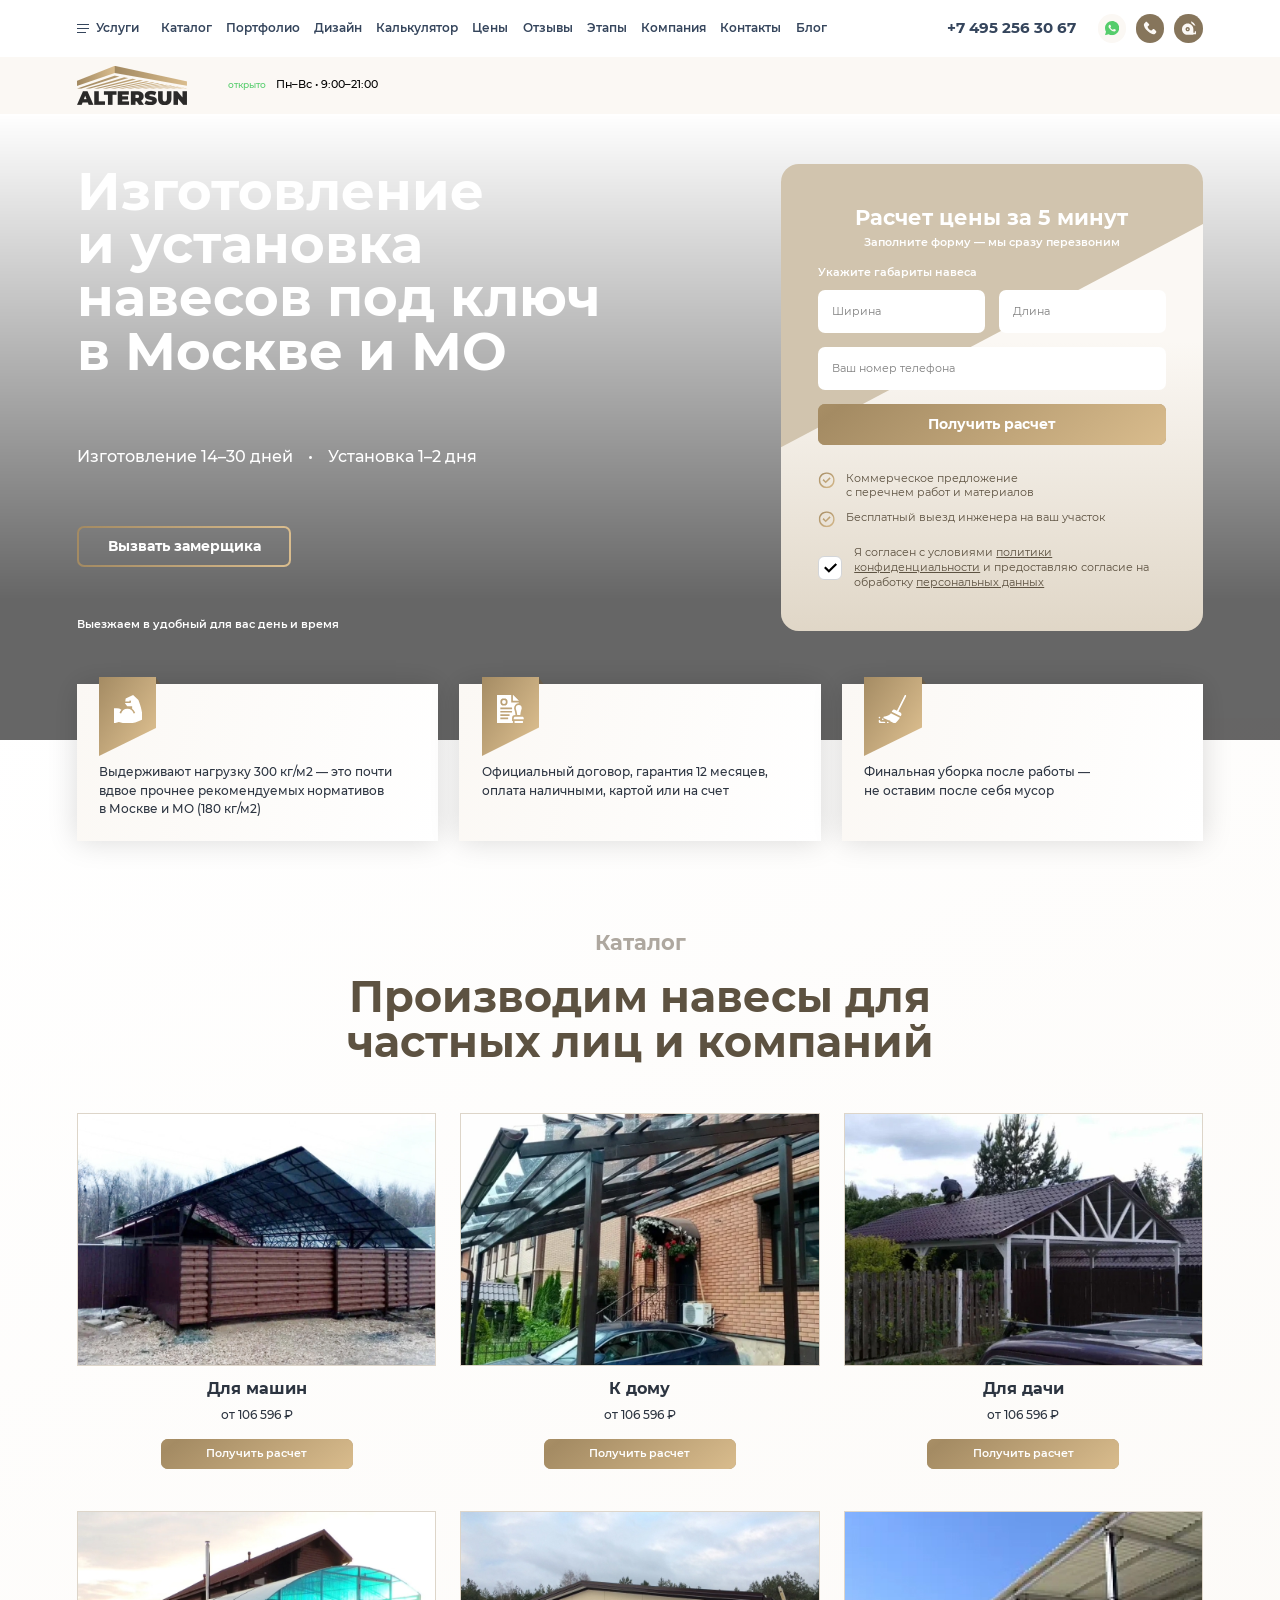
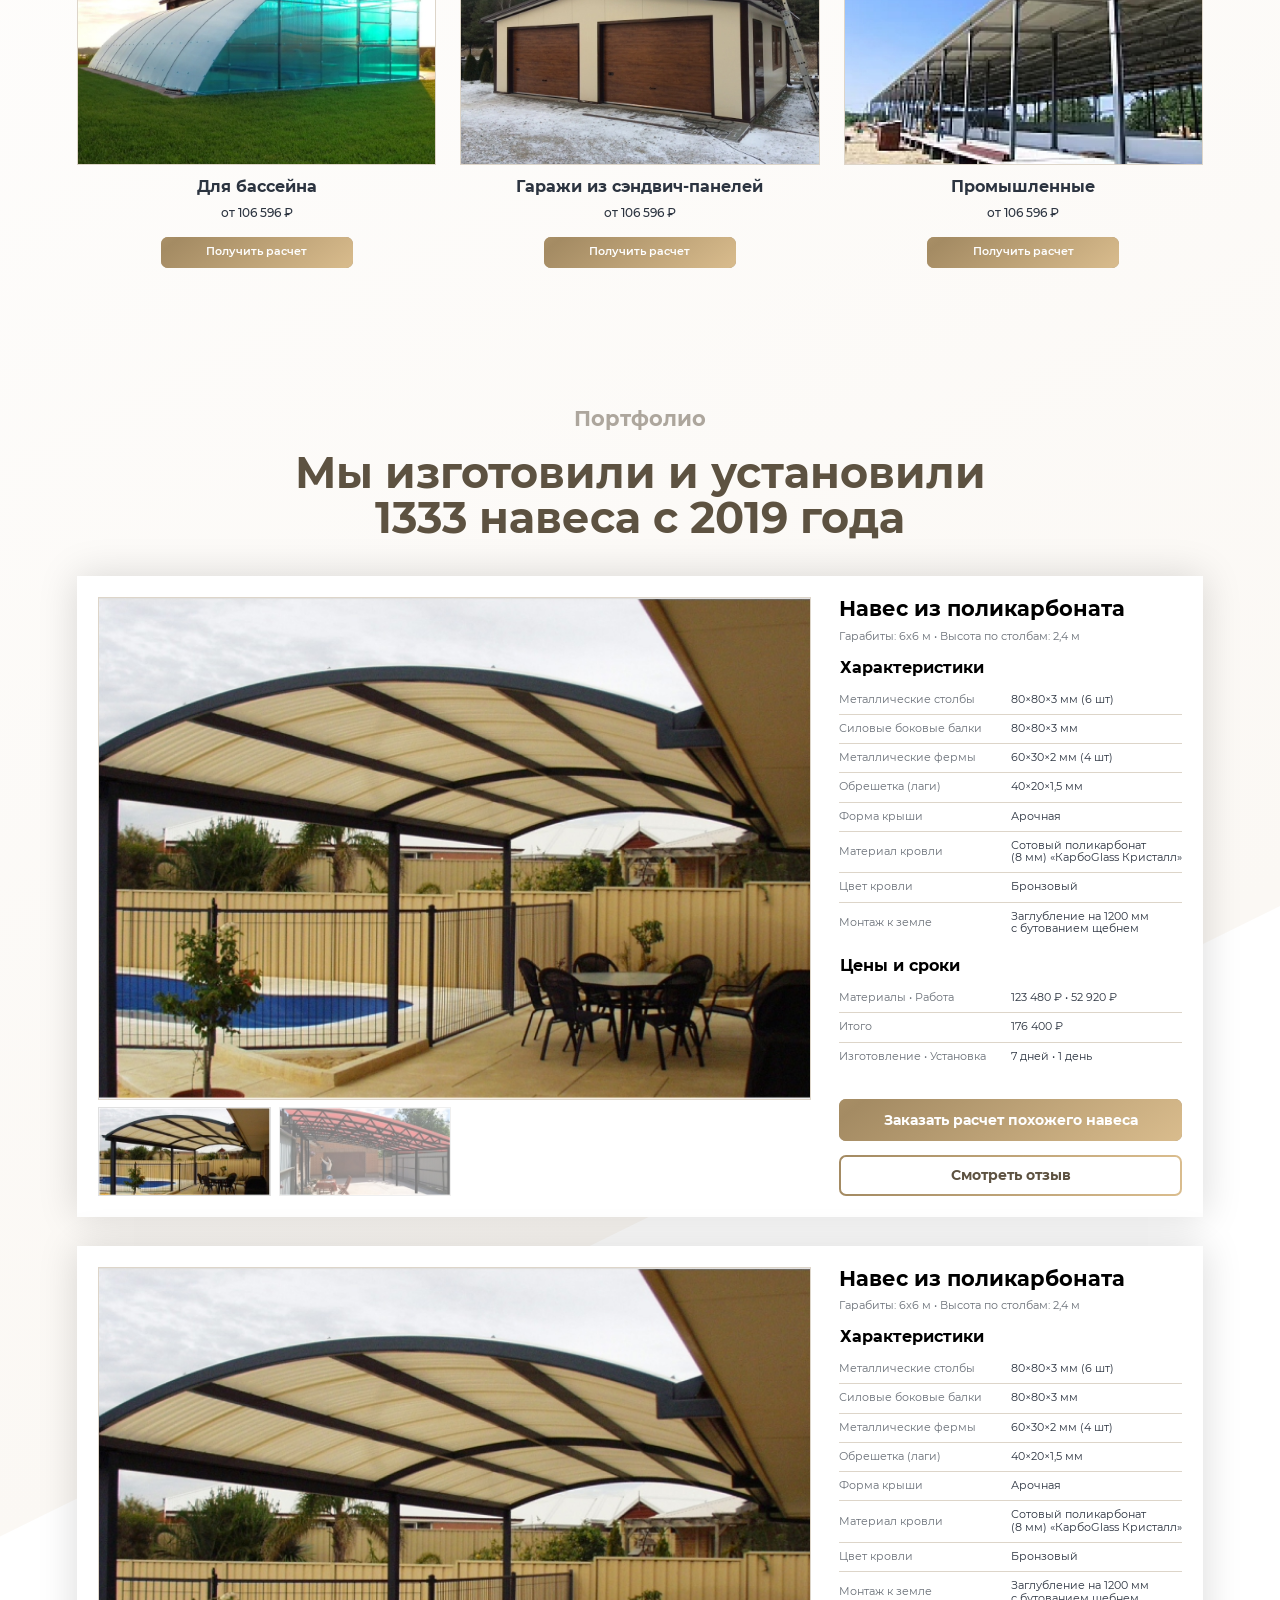
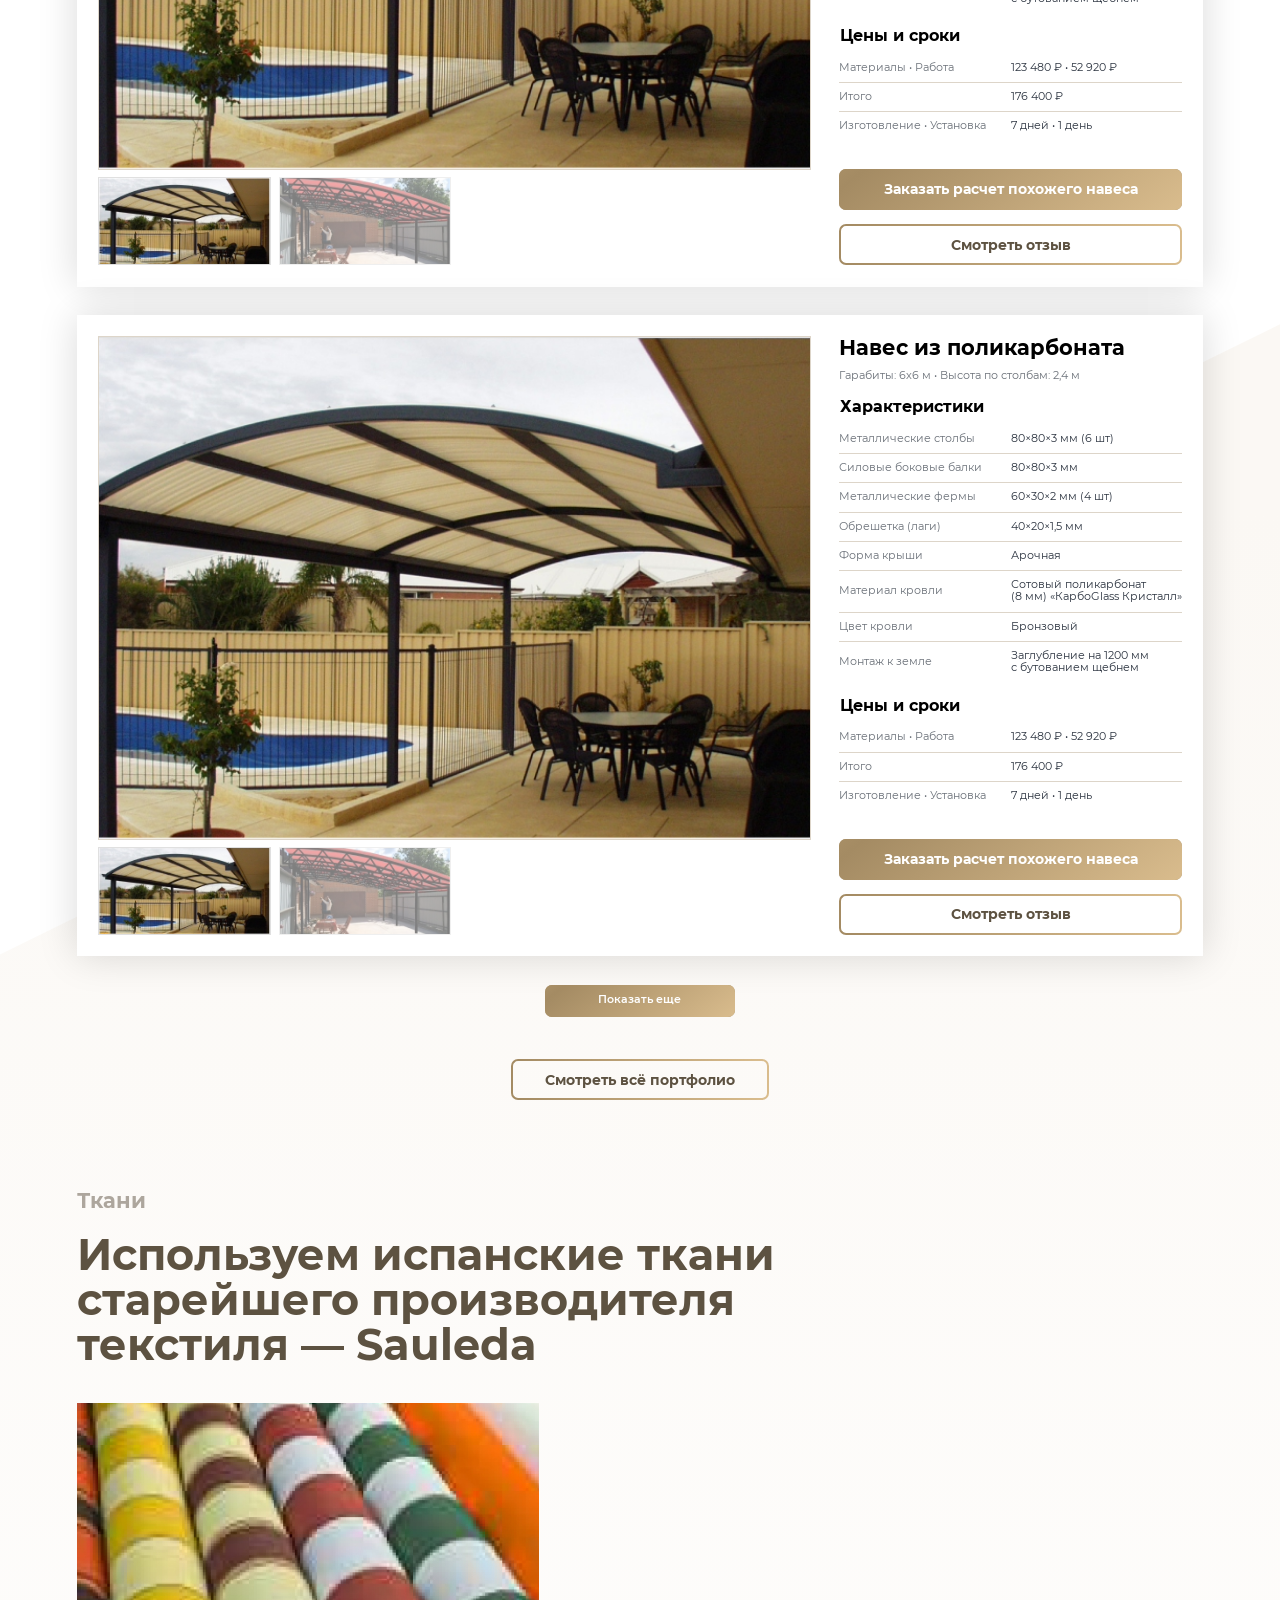
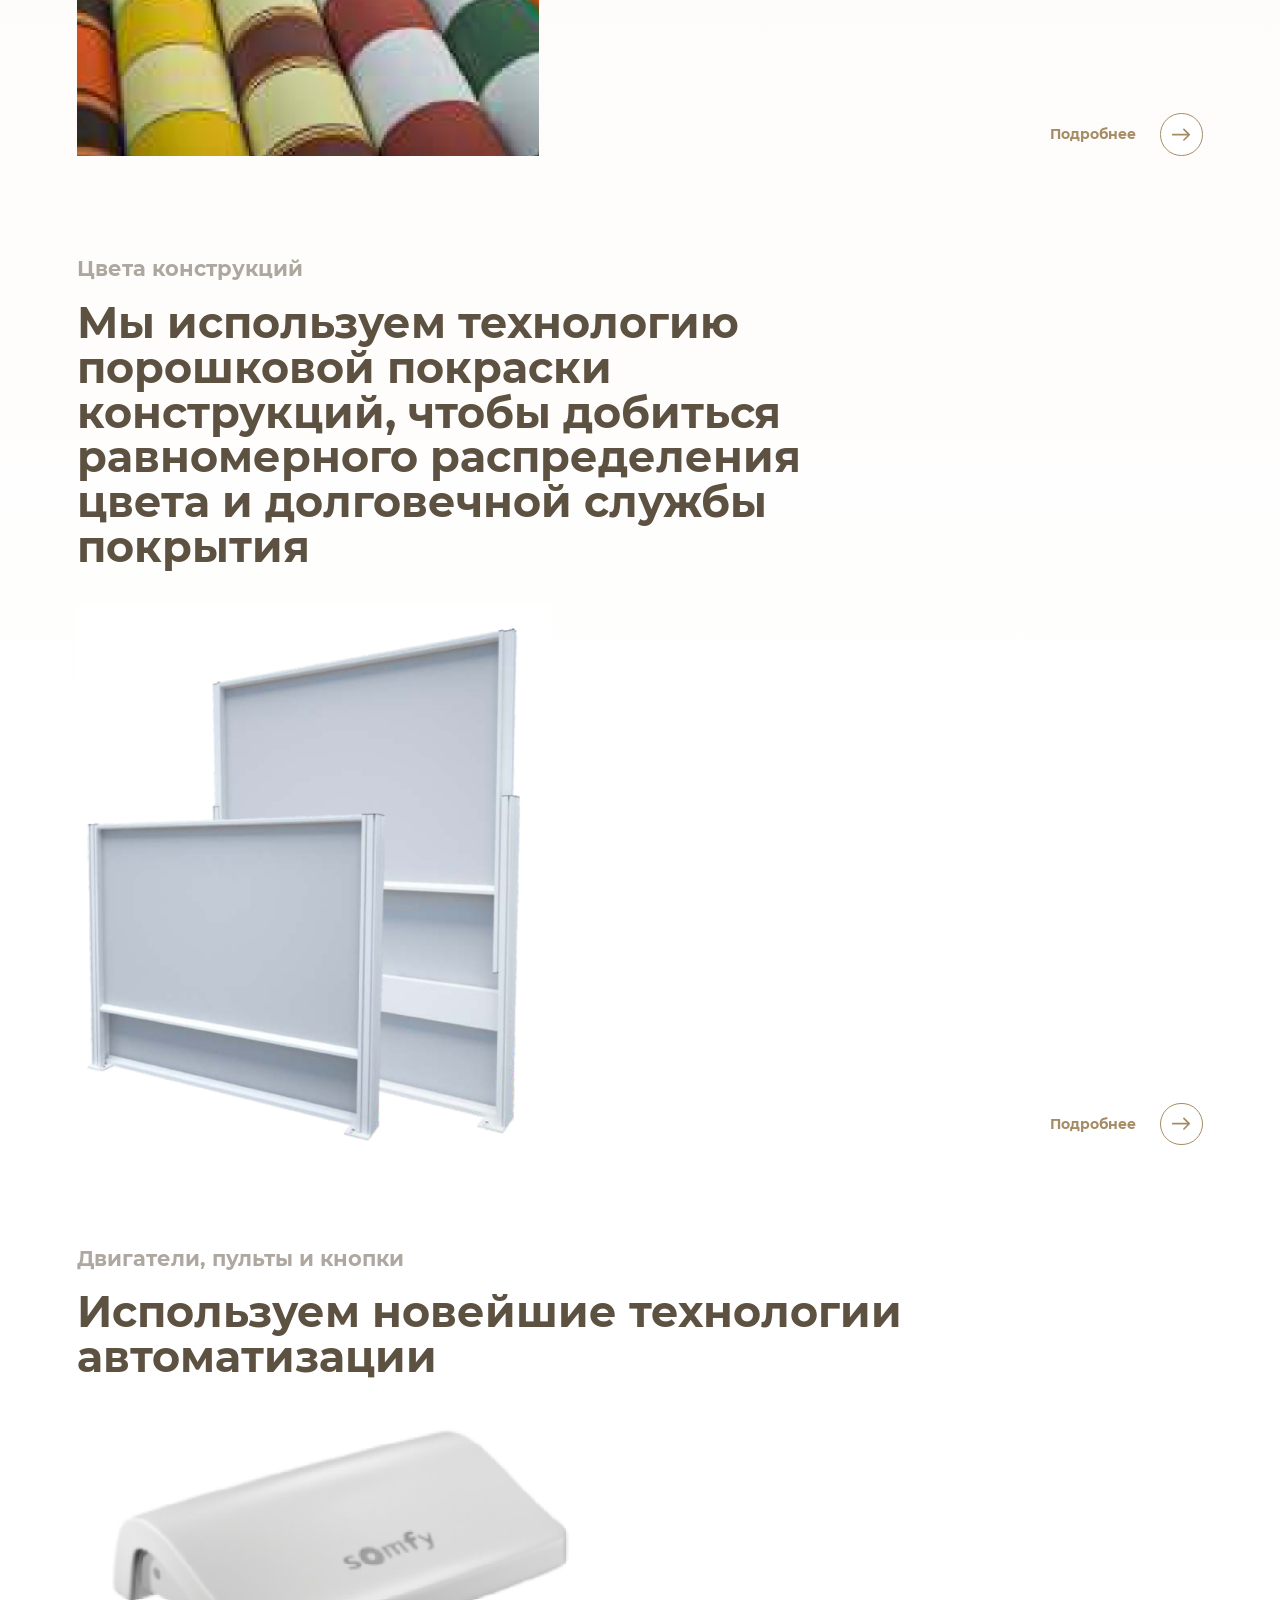
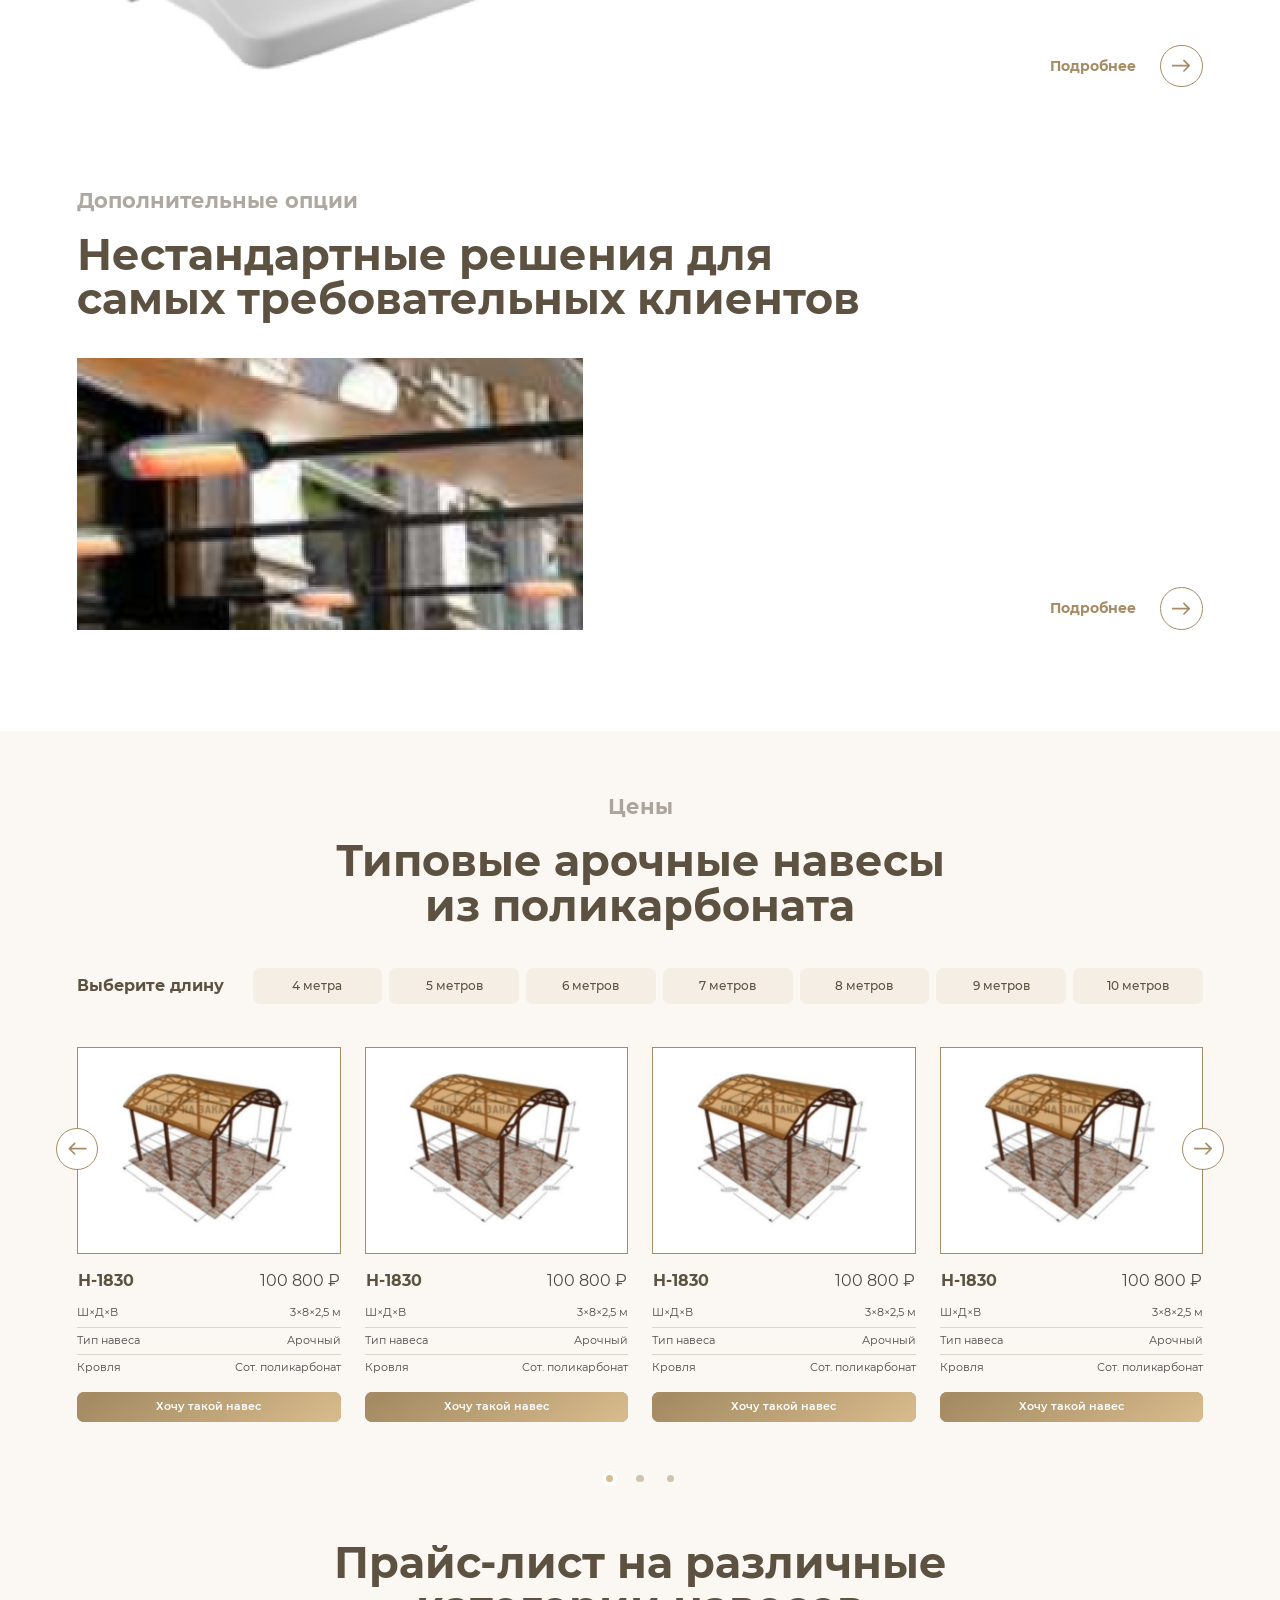
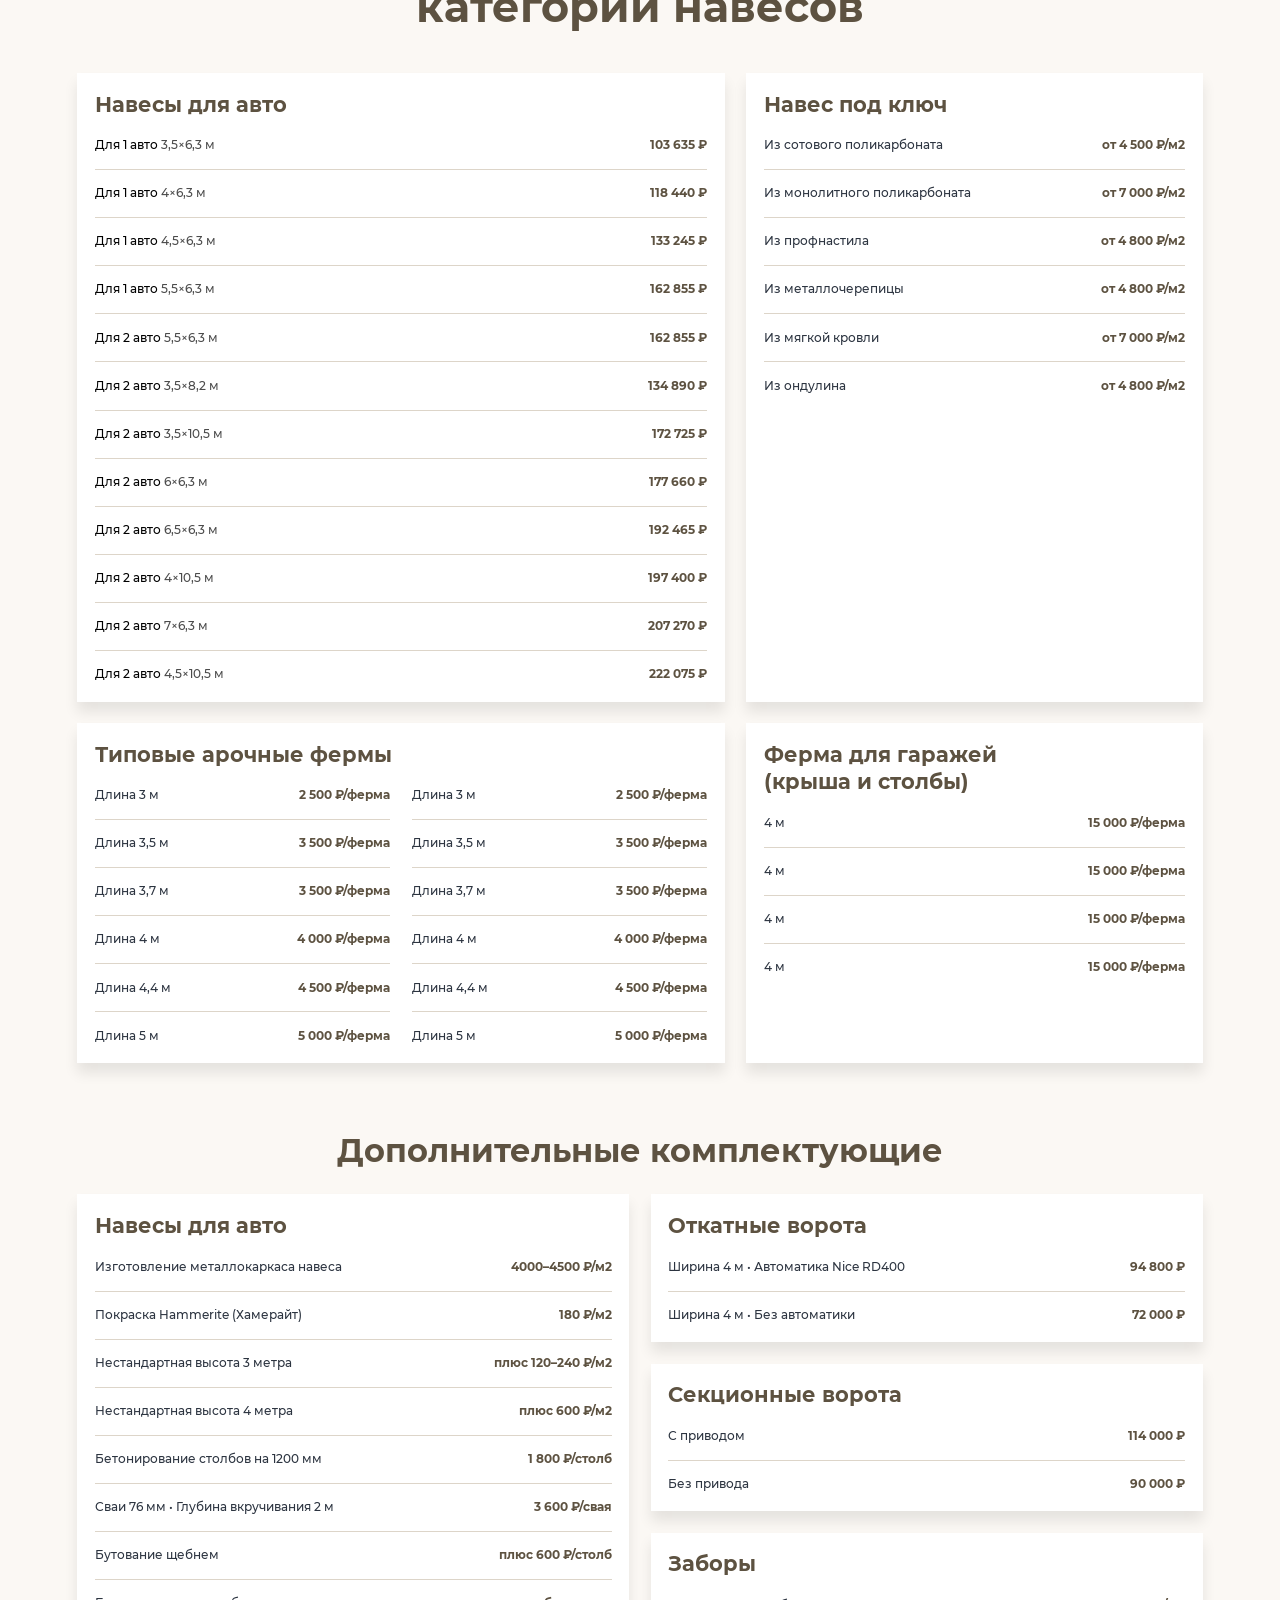
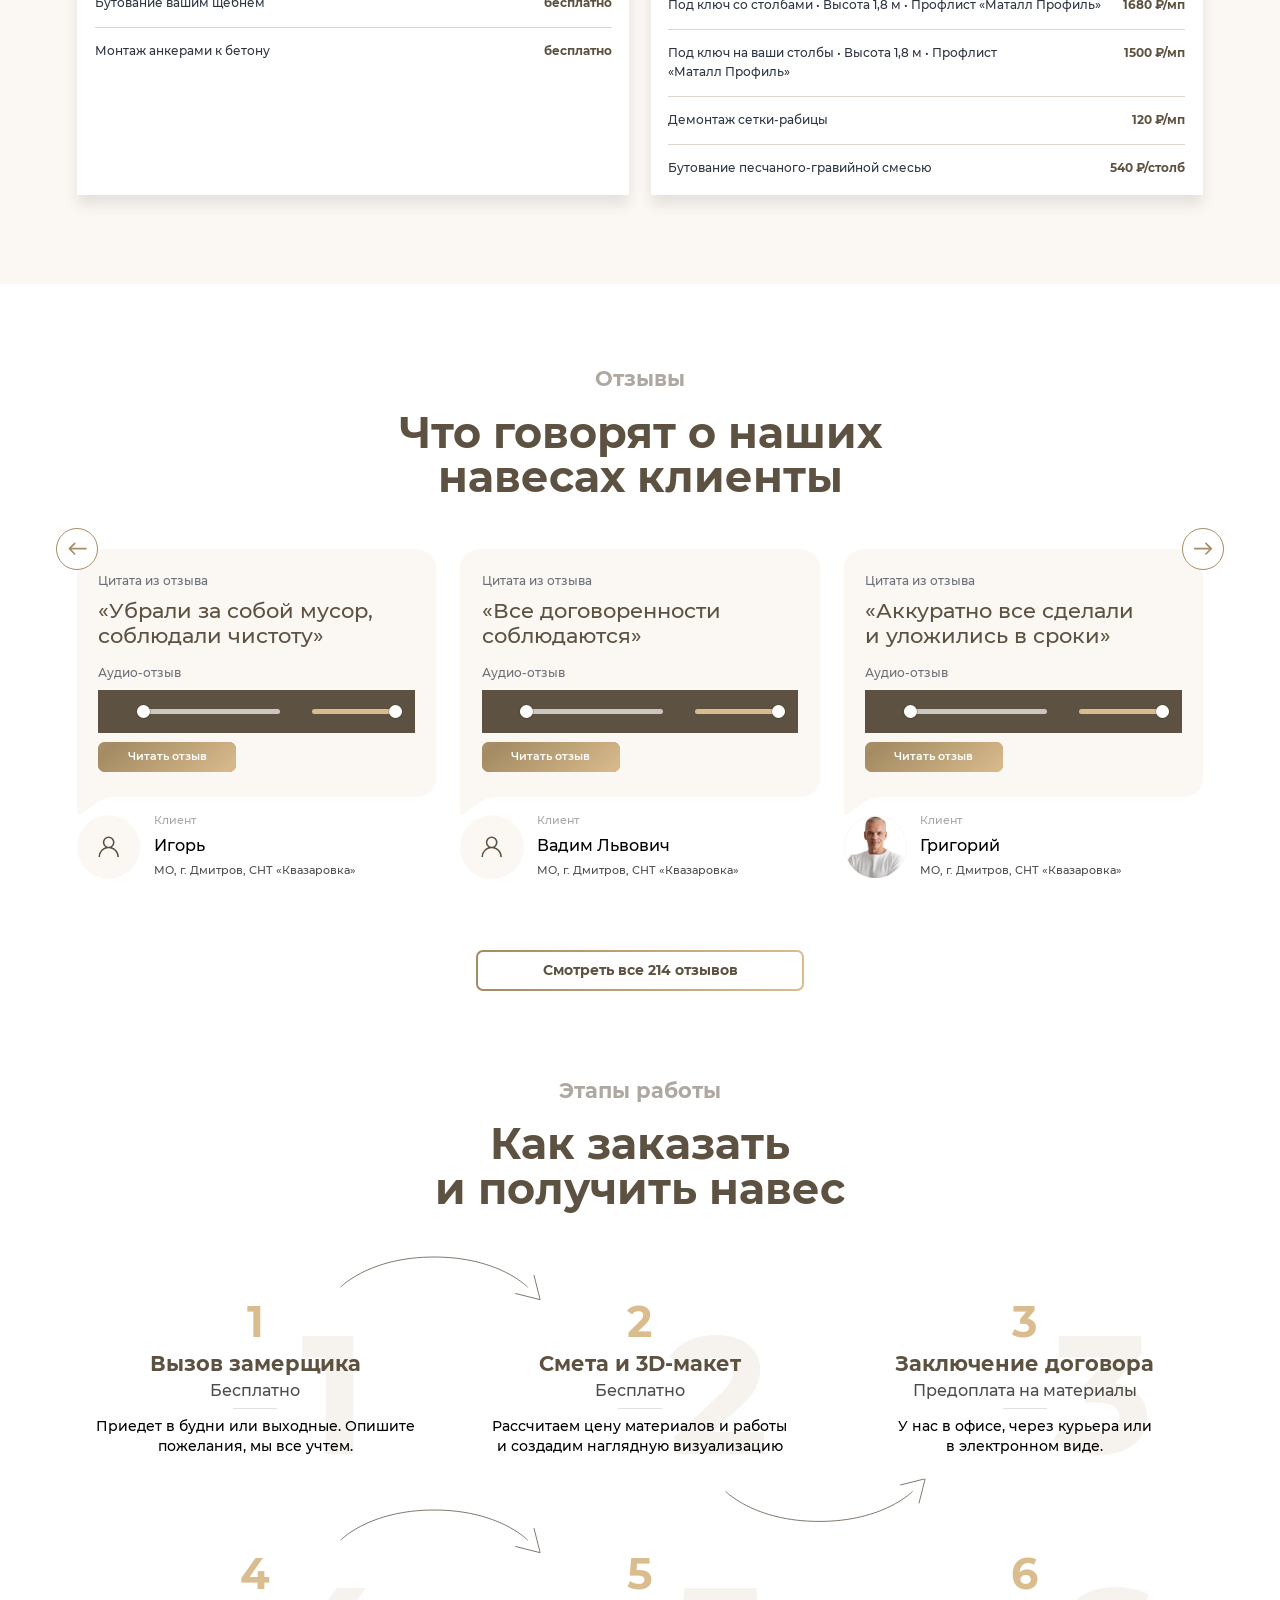
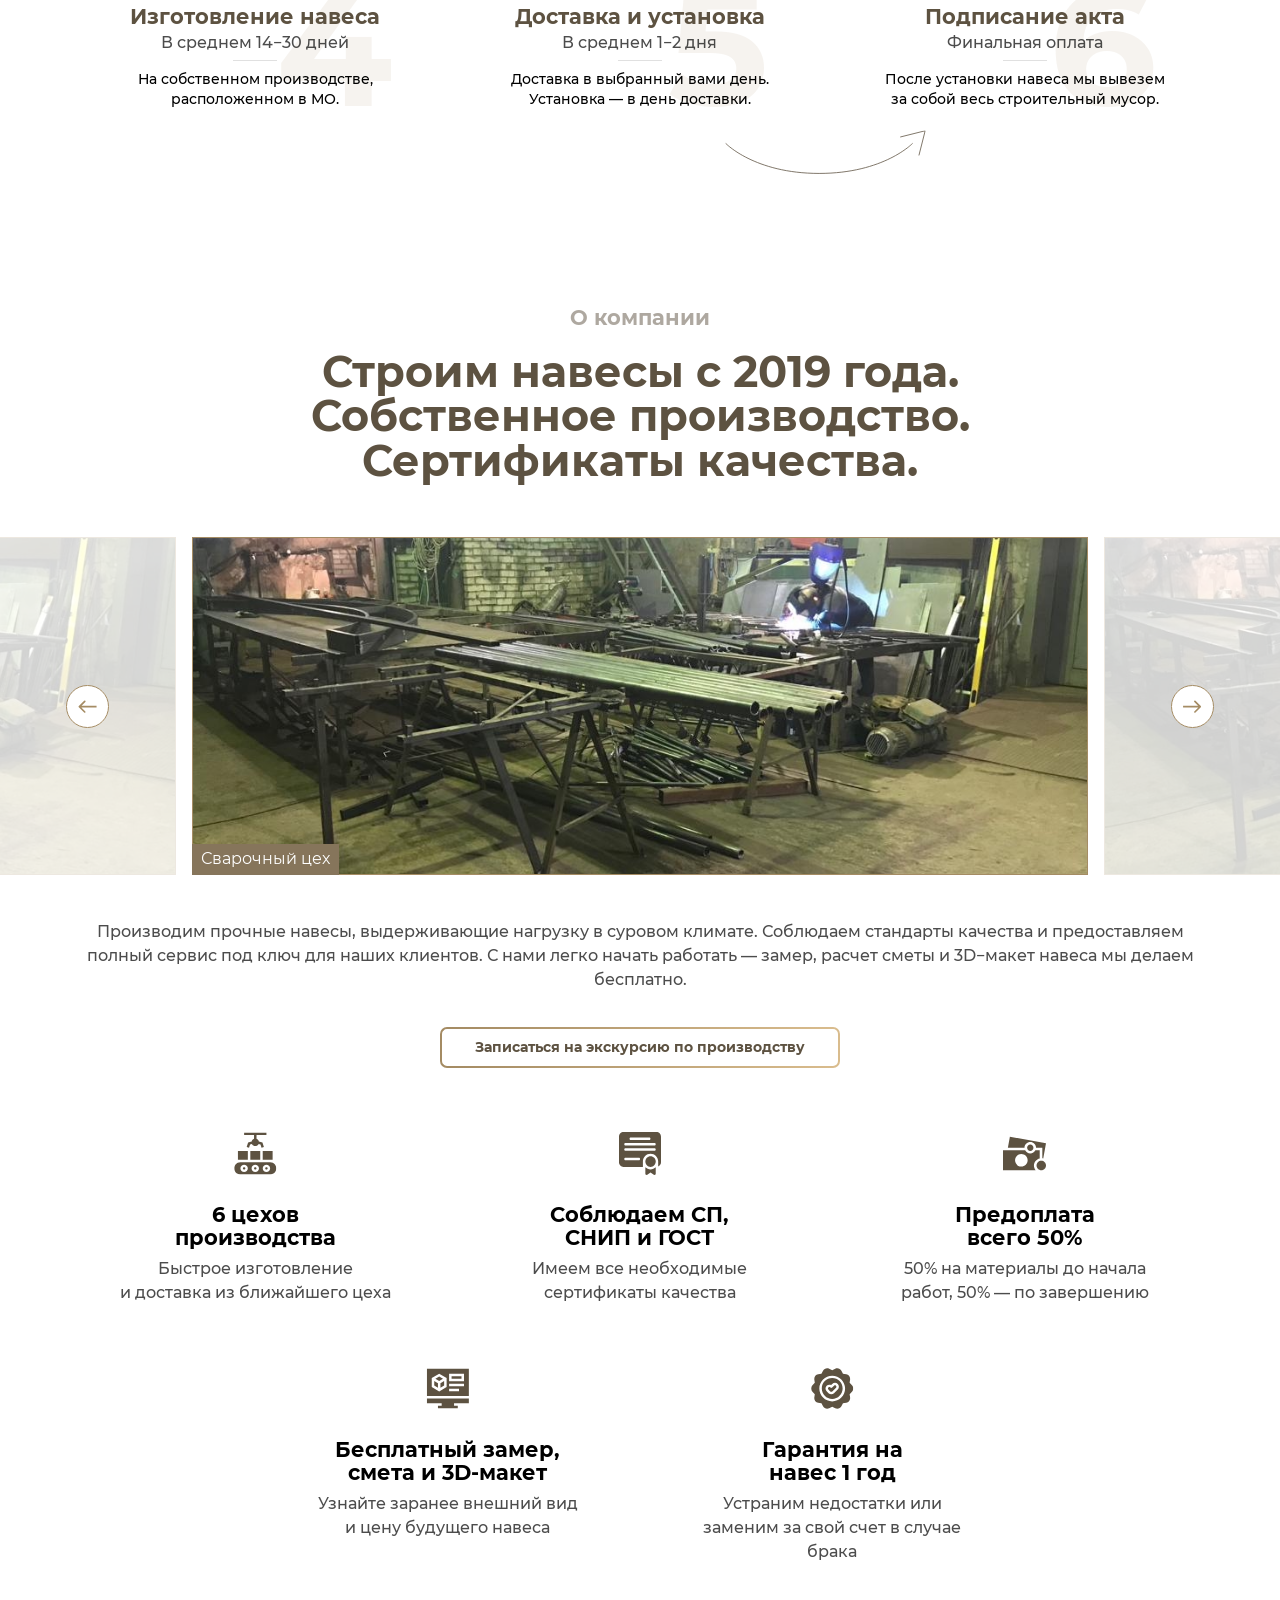
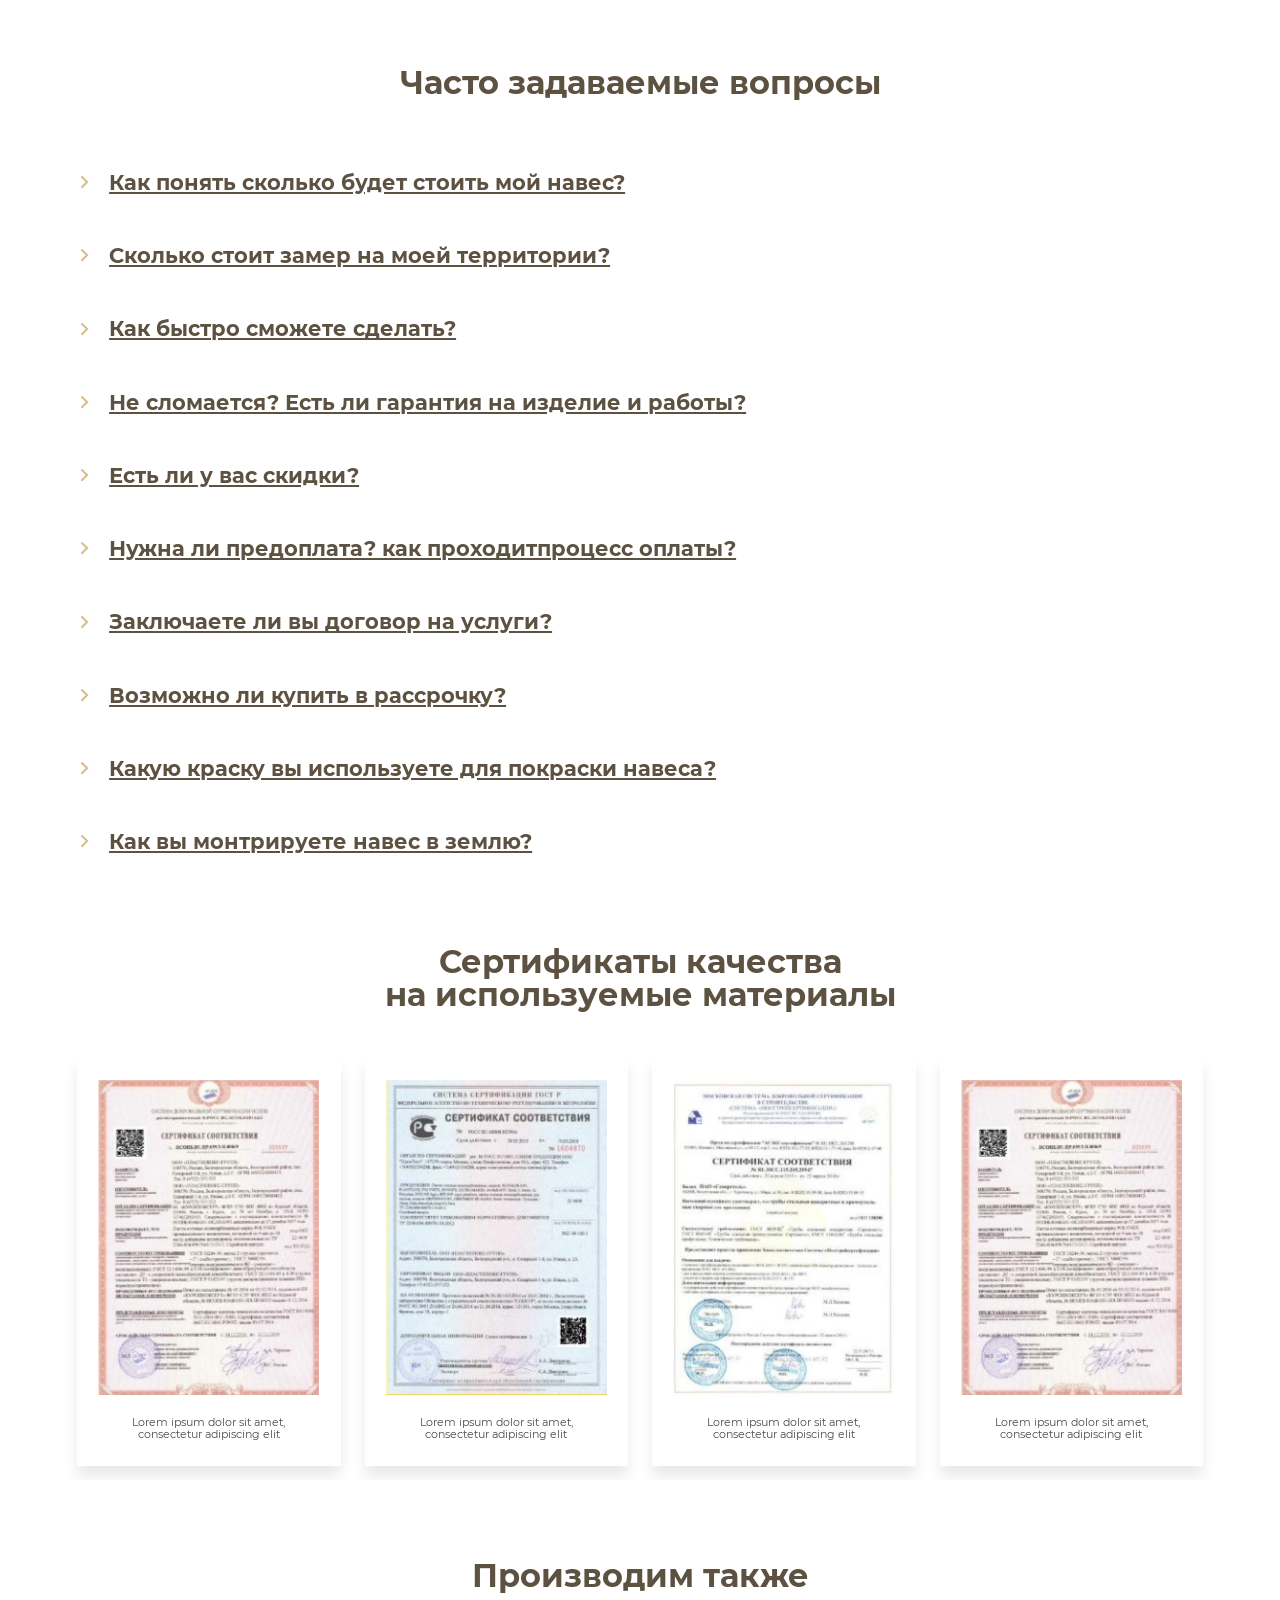
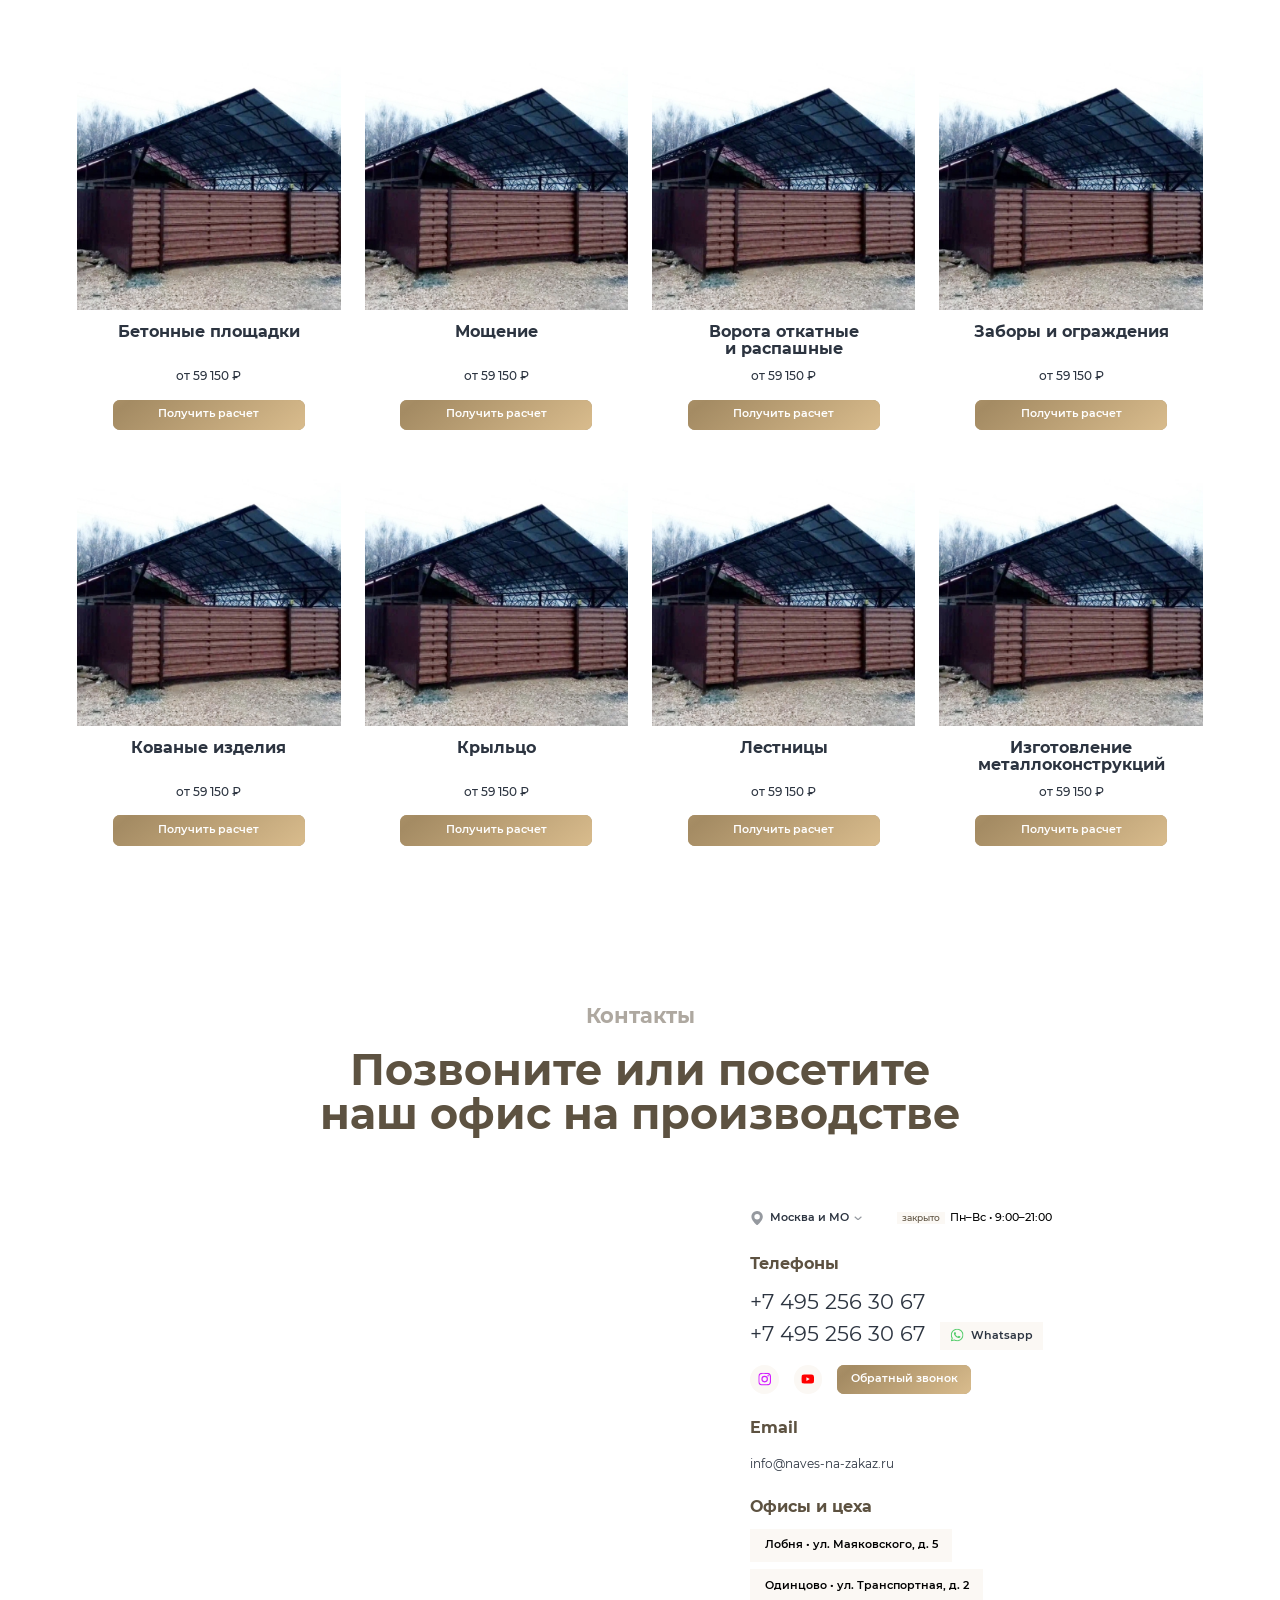
==== commit 2c6ae48e: "edit sCategories" ====
--- a/public/index.html
+++ b/public/index.html
@@ -898,187 +898,106 @@
 				</div>
 			</section>
 			<!-- end sPortfolio-->
-			<!-- start sCalculator-->
-			<section class="sCalculator section" id="sCalculator">
+			<!-- start sCategories-->
+			<div class="sCategories section">
 				<div class="container">
-					<div class="section-title text-center">
-						<h4>Калькулятор</h4>
-						<h2>Получите цену навеса <br> и&nbsp;посмотрите, как он&nbsp;будет выглядеть</h2>
-					</div>
-					<div class="form-wrap">
-						<div class="form-wrap__form">
-							<div class="form-wrap__part">
-								<h4>Введите параметры навеса</h4>
-								<div class="row">
-									<div class="col-4">
-										<div class="form-wrap__input-wrap form-group">
-											<label><input class="form-wrap__input form-control" name="number" type="number" placeholder="Длина, мм" step="any"/>
-											</label>
-										</div>
-										<!-- +e.input-wrap-->
-									</div>
-									<div class="col-4">
-										<div class="form-wrap__input-wrap form-group">
-											<label><input class="form-wrap__input form-control" name="number" type="number" placeholder="Ширина, мм" step="any"/>
-											</label>
-										</div>
-										<!-- +e.input-wrap-->
-									</div>
-									<div class="col-4">
-										<div class="form-wrap__input-wrap form-group">
-											<label><input class="form-wrap__input form-control" name="number" type="number" placeholder="Высота, мм" step="any"/>
-											</label>
-										</div>
-										<!-- +e.input-wrap-->
-									</div>
-									<div class="col-12">
-										<div class="form-wrap__input-wrap form-group">
-											<label>
-												<select class="form-wrap__input form-select" name="select">
-													<option value="Материал кровли">Материал кровли</option>
-													<option value=" placeholder 1">placeholder 1</option>
-													<option value=" placeholder 2">placeholder 2</option>
-													<option value=" placeholder 3">placeholder 3</option>
-													<option value=" placeholder 4">placeholder 4</option>
-												</select>
-											</label>
-										</div>
-										<!-- +e.input-wrap-->
-									</div>
-								</div>
-								<div class="form-wrap__slider-wrapper"><span>Форма крыши</span>
-									<div class="form-wrap__slider form-wrap__slider--js swiper">
-										<div class="swiper-wrapper">
-												<div class="form-wrap__slide swiper-slide">
-													<div class="form-wrap__item">
-														<input class="btn-check" type="radio" name="variants" id="variant1"/>
-														<label for="variant1"><img src="img/svg/sCalculator-1.svg" alt=""/><span>1-скатная кровля</span></label>
-													</div>
-												</div>
-												<div class="form-wrap__slide swiper-slide">
-													<div class="form-wrap__item">
-														<input class="btn-check" type="radio" name="variants" id="variant2"/>
-														<label for="variant2"><img src="img/svg/sCalculator-2.svg" alt=""/><span>2-скатная кровля</span></label>
-													</div>
-												</div>
-												<div class="form-wrap__slide swiper-slide">
-													<div class="form-wrap__item">
-														<input class="btn-check" type="radio" name="variants" id="variant3"/>
-														<label for="variant3"><img src="img/svg/sCalculator-3.svg" alt=""/><span>Арочная кровля</span></label>
-													</div>
-												</div>
-												<div class="form-wrap__slide swiper-slide">
-													<div class="form-wrap__item">
-														<input class="btn-check" type="radio" name="variants" id="variant4"/>
-														<label for="variant4"><img src="img/svg/sCalculator-4.svg" alt=""/><span>Полуарочная кровля</span></label>
-													</div>
-												</div>
-												<div class="form-wrap__slide swiper-slide">
-													<div class="form-wrap__item">
-														<input class="btn-check" type="radio" name="variants" id="variant5"/>
-														<label for="variant5"><img src="img/svg/sCalculator-5.svg" alt=""/><span>4-скатная кровля</span></label>
-													</div>
-												</div>
-										</div>
-									</div>
-								</div>
-								<h6>Получите расчет цены и&nbsp;полную смету</h6>
-							</div>
-							<div class="form-wrap__part">
-								<h6>Визуализация навеса</h6>
-								<div class="form-wrap__img-wrap">
-									<!-- picture-->
-									<picture> 
-										<source type="image/avif" srcset="img/@2x/avif/sCalculator-1.avif"/>
-										<source type="image/webp" srcset="img/@2x/webp/sCalculator-1.webp"/><img class="object-fit-js" src="img/@2x/sCalculator-1.png" alt="" loading="lazy"/>
-									</picture>
-									<!-- /picture-->
-								</div>
-							</div>
-							<div class="form-wrap__part">
-								<h6>Предварительные расчеты</h6>
-								<table>
-									<tr>
-										<td>Металлические столбы</td>
-										<td>8&nbsp;шт</td>
-									</tr>
-									<tr>
-										<td>Силовые боковые балки</td>
-										<td>2&nbsp;шт</td>
-									</tr>
-									<tr>
-										<td>Металлические фермы</td>
-										<td>5&nbsp;шт</td>
-									</tr>
-									<tr>
-										<td>Обрешетка (лаги)</td>
-										<td>12&nbsp;шт</td>
-									</tr>
-									<tr>
-										<td>Сотовый поликарбонат</td>
-										<td>36&nbsp;м2</td>
-									</tr>
-									<tr>
-										<td>Соединительные профили</td>
-										<td>1&nbsp;к-т</td>
-									</tr>
-									<tr>
-										<td>Окрашивание</td>
-										<td>30&nbsp;м2</td>
-									</tr>
-								</table>
-								<div class="form-wrap__sum">
-									<div class="row">
-										<div class="col-auto"><span>Материалы</span><span>100&nbsp;800&nbsp;₽</span></div>
-										<div class="col"><span>Работа</span><span>40&nbsp;800&nbsp;₽</span></div>
-										<div class="col-auto"><span>Итого</span><span class="strong">100&nbsp;800&nbsp;₽</span></div>
-									</div>
-								</div>
-							</div>
-							<div class="form-wrap__part">
-								<div class="row">
-									<div class="col-sm-6">
-										<div class="form-wrap__input-wrap form-group">
-											<label><input class="form-wrap__input form-control" name="text" type="text" placeholder="Ваше имя"/>
-											</label>
-										</div>
-										<!-- +e.input-wrap-->
-									</div>
-									<div class="col-sm-6">
-										<div class="form-wrap__input-wrap form-group">
-											<label><input class="form-wrap__input form-control" name="tel" type="tel" placeholder="Ваш номер телефона"/>
-											</label>
-										</div>
-										<!-- +e.input-wrap-->
-									</div>
-									<div class="col-12 d-flex justify-content-center">
-										<a class="form-wrap__btn btn-gradient link-modal-js" href="#modal-call" data-title="Заказать детальный расчет" data-text="Оставьте свой номер телефона, мы&amp;nbsp;вам перезвоним и&amp;nbsp;выполним расчет." data-btn="Заказать расчет" data-pic="1">Получить точный расчет <br> за&nbsp;15&nbsp;минут
-										</a>
-									</div>
-									<div class="col-12">
-										<div class="form-wrap__footer"> 
-											<div class="row">
-												<div class="col-sm-6">
-													<div class="form-wrap__positive">
-														<div class="icon-wrap"></div><span>Коммерческое предложение с&nbsp;перечнем работ и&nbsp;материалов</span>
-													</div>
-												</div>
-												<div class="col-sm-6">
-													<div class="form-wrap__positive">
-														<div class="icon-wrap"></div><span>Бесплатный выезд инженера на&nbsp;ваш участок</span>
-													</div>
-												</div>
-											</div>
-										</div>
-									</div>
-								</div>
-								<p>Отправляя заявку, вы&nbsp;даете свое согласие на&nbsp;обработку <a href="#">персональных&nbsp;данных</a></p>
+					<div class="section-title">
+						<h4>Ткани</h4>
+						<h2>Используем испанские ткани старейшего производителя текстиля&nbsp;&mdash; Sauleda</h2>
+					</div>
+					<div class="sCategories__row row">
+						<div class="col"><img src="img/sCategories-1.jpg" alt="" loading="lazy"/>
+						</div>
+						<div class="col-lg-auto">
+							<div class="sCategories__btn-wrap">
+								<a class="sCategories__btn-more" href="#"><span>Подробнее</span>
+									<div class="icon-wrap">
+										<svg class="icon icon-arrow-right ">
+											<use xlink:href="img/svg/sprite.svg#arrow-right"></use>
+										</svg>
+									</div>
+								</a>
 							</div>
 						</div>
 					</div>
 				</div>
-			</section>
-			<!-- end sCalculator-->
+			</div>
+			<!-- end sCategories-->
+			<!-- start sCategories-->
+			<div class="sCategories section">
+				<div class="container">
+					<div class="section-title">
+						<h4>Цвета конструкций</h4>
+						<h2>Мы&nbsp;используем технологию порошковой покраски конструкций, чтобы добиться равномерного распределения цвета и&nbsp;долговечной службы покрытия</h2>
+					</div>
+					<div class="sCategories__row row">
+						<div class="col"><img src="img/sCategories-2.jpg" alt="" loading="lazy"/>
+						</div>
+						<div class="col-lg-auto">
+							<div class="sCategories__btn-wrap">
+								<a class="sCategories__btn-more" href="#"><span>Подробнее</span>
+									<div class="icon-wrap">
+										<svg class="icon icon-arrow-right ">
+											<use xlink:href="img/svg/sprite.svg#arrow-right"></use>
+										</svg>
+									</div>
+								</a>
+							</div>
+						</div>
+					</div>
+				</div>
+			</div>
+			<!-- end sCategories-->
+			<!-- start sCategories-->
+			<div class="sCategories section">
+				<div class="container">
+					<div class="section-title">
+						<h4>Двигатели, пульты и&nbsp;кнопки</h4>
+						<h2>Используем новейшие технологии автоматизации</h2>
+					</div>
+					<div class="sCategories__row row">
+						<div class="col"><img src="img/sCategories-3.jpg" alt="" loading="lazy"/>
+						</div>
+						<div class="col-lg-auto">
+							<div class="sCategories__btn-wrap">
+								<a class="sCategories__btn-more" href="#"><span>Подробнее</span>
+									<div class="icon-wrap">
+										<svg class="icon icon-arrow-right ">
+											<use xlink:href="img/svg/sprite.svg#arrow-right"></use>
+										</svg>
+									</div>
+								</a>
+							</div>
+						</div>
+					</div>
+				</div>
+			</div>
+			<!-- end sCategories-->
+			<!-- start sCategories-->
+			<div class="sCategories section">
+				<div class="container">
+					<div class="section-title">
+						<h4>Дополнительные опции</h4>
+						<h2>Нестандартные решения для самых требовательных клиентов</h2>
+					</div>
+					<div class="sCategories__row row">
+						<div class="col"><img src="img/sCategories-4.jpg" alt="" loading="lazy"/>
+						</div>
+						<div class="col-lg-auto">
+							<div class="sCategories__btn-wrap">
+								<a class="sCategories__btn-more" href="#"><span>Подробнее</span>
+									<div class="icon-wrap">
+										<svg class="icon icon-arrow-right ">
+											<use xlink:href="img/svg/sprite.svg#arrow-right"></use>
+										</svg>
+									</div>
+								</a>
+							</div>
+						</div>
+					</div>
+				</div>
+			</div>
+			<!-- end sCategories-->
 			<div class="section-wrapper section-wrapper--before">
 				<!-- start sTypical-->
 				<section class="sTypical section" id="sTypical">
--- a/public/css/main.min.css
+++ b/public/css/main.min.css
@@ -1 +1 @@
-@charset "UTF-8";@font-face{font-display:swap;font-family:Montserrat;font-style:normal;font-weight:400;src:url(../fonts/montserrat-regular.woff2) format("woff2")}@font-face{font-display:swap;font-family:Montserrat;font-style:normal;font-weight:700;src:url(../fonts/montserrat-bold.woff2) format("woff2")}@font-face{font-display:swap;font-family:Montserrat;font-style:normal;font-weight:500;src:url(../fonts/montserrat-medium.woff2) format("woff2")}@font-face{font-display:swap;font-family:Montserrat;font-style:normal;font-weight:600;src:url(../fonts/montserrat-semibold.woff2) format("woff2")}.icon{fill:currentColor;display:inline-block;height:1em;width:1em}.icon-arrow-left{font-size:1.6rem;width:1.4375em}.icon-arrow-right{font-size:1.6rem;width:1.375em}.icon-arrow-up{font-size:1.5rem;width:.9333333333em}.icon-basket{font-size:2.4rem;width:.9166666667em}.icon-callBack{font-size:2.4rem;width:1em}.icon-categories-1,.icon-categories-2,.icon-categories-3,.icon-categories-4,.icon-categories-5,.icon-categories-6{font-size:3.2rem;width:1.03125em}.icon-categories-btn{font-size:1.5rem;width:1em}.icon-check{font-size:2.7rem;width:1em}.icon-chevron-back{font-size:2.4rem;width:1em}.icon-chevron-down{font-size:.6rem;width:1.8333333333em}.icon-chevron-right{font-size:2rem;width:.65em}.icon-clock{font-size:2.4rem;width:1em}.icon-eye{font-size:3.2rem;width:1em}.icon-fb{font-size:2.4rem;width:1em}.icon-geo-tag{font-size:1.6rem;width:1em}.icon-headerBlock-1{font-size:3.2rem;width:1em}.icon-headerBlock-2,.icon-headerBlock-3{font-size:3.2rem;width:1.03125em}.icon-instagram{font-size:2.4rem;width:1em}.icon-instagram-map{font-size:1.7rem;width:.9411764706em}.icon-logo-top{font-size:4rem;width:2.575em}.icon-measuring{font-size:1.6rem;width:1em}.icon-menu{font-size:1.2rem;width:1.25em}.icon-next{font-size:1rem;width:.8em}.icon-person{font-size:2.5rem;width:1em}.icon-phone-call{font-size:1.6rem;width:1em}.icon-positive{font-size:1.8rem;width:1em}.icon-prev{font-size:1rem;width:.8em}.icon-roulette{font-size:2.4rem;width:1em}.icon-sStages-arrow{font-size:5.7rem;width:4.5263157895em}.icon-search{font-size:1.7rem;width:.9411764706em}.icon-telegram,.icon-viber{font-size:1.6rem;width:1em}.icon-vk{font-size:2.4rem;width:1em}.icon-wa{font-size:2rem;width:1em}.icon-whatsapp{font-size:1.28rem;width:1em}.icon-whatsapp-2{font-size:1.7rem;width:1em}.icon-youtube{font-size:1.7rem;width:.9411764706em}.icon-yzen{font-size:5rem;width:1em}:root{--bs-blue:#0d6efd;--bs-indigo:#6610f2;--bs-purple:#6f42c1;--bs-pink:#d63384;--bs-red:#dc3545;--bs-orange:#fd7e14;--bs-yellow:#ffc107;--bs-green:#198754;--bs-teal:#20c997;--bs-cyan:#0dcaf0;--bs-white:#fff;--bs-gray:#6c757d;--bs-gray-dark:#343a40;--bs-gray-100:#f8f9fa;--bs-gray-200:#e9ecef;--bs-gray-300:#dee2e6;--bs-gray-400:#ced4da;--bs-gray-500:#adb5bd;--bs-gray-600:#6c757d;--bs-gray-700:#495057;--bs-gray-800:#343a40;--bs-gray-900:#212529;--bs-primary:#a58c64;--bs-secondary:#5d5241;--bs-success:#55cd6c;--bs-info:#ddd5c9;--bs-warning:#ff9c64;--bs-danger:#dc3545;--bs-light:#fbf8f4;--bs-primary-rgb:165,140,100;--bs-secondary-rgb:93,82,65;--bs-success-rgb:85,205,108;--bs-info-rgb:221,213,201;--bs-warning-rgb:255,156,100;--bs-danger-rgb:220,53,69;--bs-light-rgb:251,248,244;--bs-white-rgb:255,255,255;--bs-black-rgb:0,0,0;--bs-body-color-rgb:44,52,64;--bs-body-bg-rgb:255,255,255;--bs-font-sans-serif:"Montserrat",system-ui,-apple-system,"Segoe UI",Roboto,"Helvetica Neue",Arial,"Noto Sans","Liberation Sans",sans-serif,"Apple Color Emoji","Segoe UI Emoji","Segoe UI Symbol","Noto Color Emoji";--bs-font-monospace:SFMono-Regular,Menlo,Monaco,Consolas,"Liberation Mono","Courier New",monospace;--bs-gradient:linear-gradient(180deg,hsla(0,0%,100%,.15),hsla(0,0%,100%,0));--bs-body-font-family:var(--bs-font-sans-serif);--bs-body-font-size:0.9999999992rem;--bs-body-font-weight:400;--bs-body-line-height:1.5;--bs-body-color:#2c3440;--bs-body-bg:#fff;--bs-border-width:1px;--bs-border-style:solid;--bs-border-color:#dee2e6;--bs-border-color-translucent:rgba(0,0,0,.175);--bs-border-radius:7px;--bs-border-radius-sm:0.2rem;--bs-border-radius-lg:0.8888888889rem;--bs-border-radius-xl:1rem;--bs-border-radius-2xl:2rem;--bs-border-radius-pill:50rem;--bs-link-color:#a58c64;--bs-link-hover-color:#847050;--bs-code-color:#d63384;--bs-highlight-bg:#fcf8e3}*,:after,:before{box-sizing:border-box}body{-webkit-text-size-adjust:100%;-webkit-tap-highlight-color:rgba(0,0,0,0);background-color:var(--bs-body-bg);color:var(--bs-body-color);font-family:var(--bs-body-font-family);font-size:var(--bs-body-font-size);font-weight:var(--bs-body-font-weight);line-height:var(--bs-body-line-height);margin:0;text-align:var(--bs-body-text-align)}hr{border:0;border-top:1px solid;color:inherit;margin:1rem 0;opacity:.25}.h1,.h2,.h3,.h4,.h5,.h6,.sAccordion .section-title .h2,.sAccordion .section-title h2,.sCatalog--prod .h2,.sCatalog--prod h2,.sCertificates .h2,.sCertificates h2,.sFilter__body .accordion-item__head .h4,.sFilter__body .accordion-item__head h4,.sSpecifications table p,.sThanks .section-title .h1,.sThanks .section-title h1,h1,h2,h3,h4,h5,h6{color:#5d5241;font-weight:700;line-height:1.05;margin-bottom:.5rem;margin-top:0}.h1,h1{font-size:calc(1.39167rem + 1.9125vw)}.h2,.sThanks .section-title .h1,.sThanks .section-title h1,h2{font-size:calc(1.33611rem + 1.1625vw)}.h3,.sAccordion .sThanks .section-title .h1,.sAccordion .sThanks .section-title h1,.sAccordion .section-title .h2,.sAccordion .section-title h2,.sCatalog--prod .h2,.sCatalog--prod .sThanks .section-title .h1,.sCatalog--prod .sThanks .section-title h1,.sCatalog--prod h2,.sCertificates .h2,.sCertificates .sThanks .section-title .h1,.sCertificates .sThanks .section-title h1,.sCertificates h2,.sThanks .sAccordion .section-title .h1,.sThanks .sAccordion .section-title h1,.sThanks .section-title .sCatalog--prod .h1,.sThanks .section-title .sCatalog--prod h1,.sThanks .section-title .sCertificates .h1,.sThanks .section-title .sCertificates h1,h3{font-size:calc(1.28611rem + .4875vw)}.h4,h4{font-size:1.1111111102rem}.h5,h5{font-size:1.249999999rem}.h6,.sFilter__body .accordion-item__head .h4,.sFilter__body .accordion-item__head h4,.sSpecifications table p,h6{font-size:.9999999992rem}p{margin-bottom:1rem;margin-top:0}abbr[title]{cursor:help;-webkit-text-decoration:underline dotted;text-decoration:underline dotted;-webkit-text-decoration-skip-ink:none;text-decoration-skip-ink:none}address{font-style:normal;line-height:inherit;margin-bottom:1rem}ol,ul{padding-left:2rem}dl,ol,ul{margin-bottom:1rem;margin-top:0}ol ol,ol ul,ul ol,ul ul{margin-bottom:0}dt{font-weight:700}dd{margin-bottom:.5rem;margin-left:0}blockquote{margin:0 0 1rem}b,strong{font-weight:bolder}.small,small{font-size:.875em}.mark,mark{background-color:var(--bs-highlight-bg);padding:.2em}sub,sup{font-size:.75em;line-height:0;position:relative;vertical-align:baseline}sub{bottom:-.25em}sup{top:-.5em}a{color:var(--bs-link-color);text-decoration:none}a:hover{color:var(--bs-link-hover-color)}a:not([href]):not([class]),a:not([href]):not([class]):hover{color:inherit;text-decoration:none}code,kbd,pre,samp{font-family:var(--bs-font-monospace);font-size:1em}pre{display:block;font-size:.875em;margin-bottom:1rem;margin-top:0;overflow:auto}pre code{color:inherit;font-size:inherit;word-break:normal}code{word-wrap:break-word;color:var(--bs-code-color);font-size:.875em}a>code{color:inherit}kbd{background-color:#212529;border-radius:.2rem;color:#fff;font-size:.875em;padding:.2rem .4rem}kbd kbd{font-size:1em;font-weight:700;padding:0}figure{margin:0 0 1rem}img,svg{vertical-align:middle}table{border-collapse:collapse;caption-side:bottom}caption{color:#6c757d;padding-bottom:.5rem;padding-top:.5rem;text-align:left}th{text-align:inherit;text-align:-webkit-match-parent}tbody,td,tfoot,th,thead,tr{border:0 solid;border-color:inherit}label{display:inline-block}button{border-radius:0}button:focus:not(:focus-visible){outline:0}button,input,optgroup,select,textarea{font-family:inherit;font-size:inherit;line-height:inherit;margin:0}button,select{text-transform:none}[role=button]{cursor:pointer}select{word-wrap:normal}select:disabled{opacity:1}[list]:not([type=date]):not([type=datetime-local]):not([type=month]):not([type=week]):not([type=time])::-webkit-calendar-picker-indicator{display:none!important}[type=button],[type=reset],[type=submit],button{-webkit-appearance:button}[type=button]:not(:disabled),[type=reset]:not(:disabled),[type=submit]:not(:disabled),button:not(:disabled){cursor:pointer}::-moz-focus-inner{border-style:none;padding:0}textarea{resize:vertical}fieldset{border:0;margin:0;min-width:0;padding:0}legend{float:left;font-size:calc(1.275rem + .3375vw);line-height:inherit;margin-bottom:.5rem;padding:0;width:100%}legend+*{clear:left}::-webkit-datetime-edit-day-field,::-webkit-datetime-edit-fields-wrapper,::-webkit-datetime-edit-hour-field,::-webkit-datetime-edit-minute,::-webkit-datetime-edit-month-field,::-webkit-datetime-edit-text,::-webkit-datetime-edit-year-field{padding:0}::-webkit-inner-spin-button{height:auto}[type=search]{-webkit-appearance:textfield;outline-offset:-2px}::-webkit-search-decoration{-webkit-appearance:none}::-webkit-color-swatch-wrapper{padding:0}::-webkit-file-upload-button{-webkit-appearance:button;font:inherit}::file-selector-button{-webkit-appearance:button;font:inherit}output{display:inline-block}iframe{border:0}summary{cursor:pointer;display:list-item}progress{vertical-align:baseline}[hidden]{display:none!important}.lead{font-size:1.249999999rem;font-weight:300}.display-1{font-size:calc(1.625rem + 5.0625vw);font-weight:300;line-height:1.05}.display-2{font-size:calc(1.575rem + 4.3875vw);font-weight:300;line-height:1.05}.display-3{font-size:calc(1.525rem + 3.7125vw);font-weight:300;line-height:1.05}.display-4{font-size:calc(1.475rem + 3.0375vw);font-weight:300;line-height:1.05}.display-5{font-size:calc(1.425rem + 2.3625vw);font-weight:300;line-height:1.05}.display-6{font-size:calc(1.375rem + 1.6875vw);font-weight:300;line-height:1.05}.list-inline,.list-unstyled{list-style:none;padding-left:0}.list-inline-item{display:inline-block}.list-inline-item:not(:last-child){margin-right:.5rem}.initialism{font-size:.875em;text-transform:uppercase}.blockquote{font-size:1.249999999rem;margin-bottom:1rem}.blockquote>:last-child{margin-bottom:0}.blockquote-footer{color:#6c757d;font-size:.875em;margin-bottom:1rem;margin-top:-1rem}.blockquote-footer:before{content:"— "}.container,.container-fluid,.container-lg,.container-md,.container-sm,.container-xl,.container-xxl{--bs-gutter-x:0.8888888889rem;--bs-gutter-y:0;margin-left:auto;margin-right:auto;padding-left:calc(var(--bs-gutter-x)*.5);padding-right:calc(var(--bs-gutter-x)*.5);width:100%}.row{--bs-gutter-x:1.7777777778rem;--bs-gutter-y:0;display:flex;flex-wrap:wrap;margin-left:calc(var(--bs-gutter-x)*-.5);margin-right:calc(var(--bs-gutter-x)*-.5);margin-top:calc(var(--bs-gutter-y)*-1)}.row>*{flex-shrink:0;margin-top:var(--bs-gutter-y);max-width:100%;padding-left:calc(var(--bs-gutter-x)*.5);padding-right:calc(var(--bs-gutter-x)*.5);width:100%}.col{flex:1 0 0%}.row-cols-auto>*{flex:0 0 auto;width:auto}.row-cols-1>*{flex:0 0 auto;width:100%}.row-cols-2>*{flex:0 0 auto;width:50%}.row-cols-3>*{flex:0 0 auto;width:33.3333333333%}.row-cols-4>*{flex:0 0 auto;width:25%}.row-cols-5>*{flex:0 0 auto;width:20%}.row-cols-6>*{flex:0 0 auto;width:16.6666666667%}.col-auto{flex:0 0 auto;width:auto}.col-1{flex:0 0 auto;width:8.33333333%}.col-2{flex:0 0 auto;width:16.66666667%}.col-3{flex:0 0 auto;width:25%}.col-4{flex:0 0 auto;width:33.33333333%}.col-5{flex:0 0 auto;width:41.66666667%}.col-6{flex:0 0 auto;width:50%}.col-7{flex:0 0 auto;width:58.33333333%}.col-8{flex:0 0 auto;width:66.66666667%}.col-9{flex:0 0 auto;width:75%}.col-10{flex:0 0 auto;width:83.33333333%}.col-11{flex:0 0 auto;width:91.66666667%}.col-12{flex:0 0 auto;width:100%}.offset-1{margin-left:8.33333333%}.offset-2{margin-left:16.66666667%}.offset-3{margin-left:25%}.offset-4{margin-left:33.33333333%}.offset-5{margin-left:41.66666667%}.offset-6{margin-left:50%}.offset-7{margin-left:58.33333333%}.offset-8{margin-left:66.66666667%}.offset-9{margin-left:75%}.offset-10{margin-left:83.33333333%}.offset-11{margin-left:91.66666667%}.g-0,.gx-0{--bs-gutter-x:0}.g-0,.gy-0{--bs-gutter-y:0}.g-1,.gx-1{--bs-gutter-x:0.25rem}.g-1,.gy-1{--bs-gutter-y:0.25rem}.g-2,.gx-2{--bs-gutter-x:0.5rem}.g-2,.gy-2{--bs-gutter-y:0.5rem}.g-3,.gx-3{--bs-gutter-x:1rem}.g-3,.gy-3{--bs-gutter-y:1rem}.g-4,.gx-4{--bs-gutter-x:1.5rem}.g-4,.gy-4{--bs-gutter-y:1.5rem}.g-5,.gx-5{--bs-gutter-x:3rem}.g-5,.gy-5{--bs-gutter-y:3rem}.form-label{margin-bottom:.5rem}.col-form-label{font-size:inherit;line-height:1.35;margin-bottom:0;padding-bottom:calc(.88889rem + 1px);padding-top:calc(.88889rem + 1px)}.col-form-label-lg{font-size:1.249999999rem;padding-bottom:calc(.5rem + 1px);padding-top:calc(.5rem + 1px)}.col-form-label-sm{font-size:.8749999993rem;padding-bottom:calc(.25rem + 1px);padding-top:calc(.25rem + 1px)}.form-text{color:#6c757d;font-size:.875em;margin-top:.25rem}.form-control{-webkit-appearance:none;-moz-appearance:none;appearance:none;background-clip:padding-box;background-color:#fff;border:1px solid transparent;border-radius:7px;color:#2c3440;display:block;font-size:.6666666661rem;font-weight:400;line-height:1.35;padding:.8888888889rem;transition:border-color .15s ease-in-out,box-shadow .15s ease-in-out;width:100%}.form-control[type=file]{overflow:hidden}.form-control[type=file]:not(:disabled):not([readonly]){cursor:pointer}.form-control:focus{background-color:#fff;border-color:#d2c6b2;box-shadow:none;color:#2c3440;outline:0}.form-control::-webkit-date-and-time-value{height:1.35em}.form-control::-moz-placeholder{color:rgba(0,0,0,.5);opacity:1}.form-control::placeholder{color:rgba(0,0,0,.5);opacity:1}.form-control:disabled{background-color:#e9ecef;opacity:1}.form-control::-webkit-file-upload-button{-webkit-margin-end:.8888888889rem;background-color:#e9ecef;border:0 solid;border-color:inherit;border-inline-end-width:1px;border-radius:0;color:#2c3440;margin:-.8888888889rem;margin-inline-end:.8888888889rem;padding:.8888888889rem;pointer-events:none;-webkit-transition:color .15s ease-in-out,background-color .15s ease-in-out,border-color .15s ease-in-out,box-shadow .15s ease-in-out;transition:color .15s ease-in-out,background-color .15s ease-in-out,border-color .15s ease-in-out,box-shadow .15s ease-in-out}.form-control::file-selector-button{-webkit-margin-end:.8888888889rem;background-color:#e9ecef;border:0 solid;border-color:inherit;border-inline-end-width:1px;border-radius:0;color:#2c3440;margin:-.8888888889rem;margin-inline-end:.8888888889rem;padding:.8888888889rem;pointer-events:none;transition:color .15s ease-in-out,background-color .15s ease-in-out,border-color .15s ease-in-out,box-shadow .15s ease-in-out}.form-control:hover:not(:disabled):not([readonly])::-webkit-file-upload-button{background-color:#dde0e3}.form-control:hover:not(:disabled):not([readonly])::file-selector-button{background-color:#dde0e3}.form-control-plaintext{background-color:transparent;border:solid transparent;border-width:1px 0;color:#2c3440;display:block;line-height:1.35;margin-bottom:0;padding:.8888888889rem 0;width:100%}.form-control-plaintext:focus{outline:0}.form-control-plaintext.form-control-lg,.form-control-plaintext.form-control-sm{padding-left:0;padding-right:0}.form-control-sm{border-radius:.2rem;font-size:.8749999993rem;min-height:calc(1.35em + .5rem + 2px);padding:.25rem .5rem}.form-control-sm::-webkit-file-upload-button{-webkit-margin-end:.5rem;margin:-.25rem -.5rem;margin-inline-end:.5rem;padding:.25rem .5rem}.form-control-sm::file-selector-button{-webkit-margin-end:.5rem;margin:-.25rem -.5rem;margin-inline-end:.5rem;padding:.25rem .5rem}.form-control-lg{border-radius:.8888888889rem;font-size:1.249999999rem;min-height:calc(1.35em + 1rem + 2px);padding:.5rem 1rem}.form-control-lg::-webkit-file-upload-button{-webkit-margin-end:1rem;margin:-.5rem -1rem;margin-inline-end:1rem;padding:.5rem 1rem}.form-control-lg::file-selector-button{-webkit-margin-end:1rem;margin:-.5rem -1rem;margin-inline-end:1rem;padding:.5rem 1rem}textarea.form-control{min-height:calc(1.35em + 1.77778rem + 2px)}textarea.form-control-sm{min-height:calc(1.35em + .5rem + 2px)}textarea.form-control-lg{min-height:calc(1.35em + 1rem + 2px)}.form-control-color{height:calc(1.35em + 1.77778rem + 2px);padding:.8888888889rem;width:3rem}.form-control-color:not(:disabled):not([readonly]){cursor:pointer}.form-control-color::-moz-color-swatch{border:0!important;border-radius:7px}.form-control-color::-webkit-color-swatch{border-radius:7px}.form-control-color.form-control-sm{height:calc(1.35em + .5rem + 2px)}.form-control-color.form-control-lg{height:calc(1.35em + 1rem + 2px)}.form-select,.select2-container--default .select2-selection--single{-moz-padding-start:calc(.88889rem - 3px);-webkit-appearance:none;-moz-appearance:none;appearance:none;background-color:#fff;background-image:url("data:image/svg+xml;charset=utf-8,%3Csvg xmlns='http://www.w3.org/2000/svg' viewBox='0 0 16 16'%3E%3Cpath fill='none' stroke='%23343a40' stroke-linecap='round' stroke-linejoin='round' stroke-width='2' d='m2 5 6 6 6-6'/%3E%3C/svg%3E");background-position:right .8888888889rem center;background-repeat:no-repeat;background-size:16px 12px;border:1px solid transparent;border-radius:7px;color:#2c3440;display:block;font-size:.6666666661rem;font-weight:400;line-height:1.35;padding:.8888888889rem 2.6666666667rem .8888888889rem .8888888889rem;transition:border-color .15s ease-in-out,box-shadow .15s ease-in-out;width:100%}.form-select:focus,.select2-container--default .select2-selection--single:focus{border-color:#d2c6b2;box-shadow:0 0 0 .25rem hsla(37,27%,52%,.25);outline:0}.form-select[multiple],.form-select[size]:not([size="1"]),.select2-container--default [multiple].select2-selection--single,.select2-container--default [size].select2-selection--single:not([size="1"]){background-image:none;padding-right:.8888888889rem}.form-select:disabled,.select2-container--default .select2-selection--single:disabled{background-color:#e9ecef}.form-select:-moz-focusring,.select2-container--default .select2-selection--single:-moz-focusring{color:transparent;text-shadow:0 0 0 #2c3440}.form-select-sm{border-radius:.2rem;font-size:.8749999993rem;padding-bottom:.25rem;padding-left:.5rem;padding-top:.25rem}.form-select-lg{border-radius:.8888888889rem;font-size:1.249999999rem;padding-bottom:.5rem;padding-left:1rem;padding-top:.5rem}.form-check{display:block;margin-bottom:.2777777778rem;min-height:.8888888889rem;padding-left:1.7777777778rem}.form-check .form-check-input{float:left;margin-left:-1.7777777778rem}.form-check-reverse{padding-left:0;padding-right:1.7777777778rem;text-align:right}.form-check-reverse .form-check-input{float:right;margin-left:0;margin-right:-1.7777777778rem}.form-check-input{color-adjust:exact;-webkit-appearance:none;-moz-appearance:none;appearance:none;background-color:#fff;background-position:50%;background-repeat:no-repeat;background-size:contain;border:1px solid #5d5241;height:.8888888889rem;margin-top:.3055555556rem;-webkit-print-color-adjust:exact;print-color-adjust:exact;vertical-align:top;width:.8888888889rem}.form-check-input[type=checkbox]{border-radius:.2222222222rem}.form-check-input[type=radio]{border-radius:50%}.form-check-input:active{filter:brightness(90%)}.form-check-input:focus{border-color:#5d5241;box-shadow:none;outline:0}.form-check-input:checked{background-color:#a58c64;border-color:#a58c64}.form-check-input:checked[type=checkbox]{background-image:url("data:image/svg+xml;charset=utf-8,%3Csvg xmlns='http://www.w3.org/2000/svg' viewBox='0 0 20 20'%3E%3Cpath fill='none' stroke='%23000' stroke-linecap='square' stroke-linejoin='square' stroke-width='2' d='m6 10 3 3 6-6'/%3E%3C/svg%3E")}.form-check-input:checked[type=radio]{background-image:url("data:image/svg+xml;charset=utf-8,%3Csvg xmlns='http://www.w3.org/2000/svg' viewBox='-4 -4 8 8'%3E%3Ccircle r='2'/%3E%3C/svg%3E")}.form-check-input[type=checkbox]:indeterminate{background-color:#a58c64;background-image:url("data:image/svg+xml;charset=utf-8,%3Csvg xmlns='http://www.w3.org/2000/svg' viewBox='0 0 20 20'%3E%3Cpath fill='none' stroke='%23fff' stroke-linecap='round' stroke-linejoin='round' stroke-width='3' d='M6 10h8'/%3E%3C/svg%3E");border-color:#a58c64}.form-check-input:disabled{filter:none;opacity:.5;pointer-events:none}.form-check-input:disabled~.form-check-label,.form-check-input[disabled]~.form-check-label{cursor:default;opacity:.5}.form-switch{padding-left:2.5em}.form-switch .form-check-input{background-image:url("data:image/svg+xml;charset=utf-8,%3Csvg xmlns='http://www.w3.org/2000/svg' viewBox='-4 -4 8 8'%3E%3Ccircle r='3' fill='rgba(0, 0, 0, 0.25)'/%3E%3C/svg%3E");background-position:0;border-radius:2em;margin-left:-2.5em;transition:background-position .15s ease-in-out;width:2em}.form-switch .form-check-input:focus{background-image:url("data:image/svg+xml;charset=utf-8,%3Csvg xmlns='http://www.w3.org/2000/svg' viewBox='-4 -4 8 8'%3E%3Ccircle r='3' fill='%23d2c6b2'/%3E%3C/svg%3E")}.form-switch .form-check-input:checked{background-image:url("data:image/svg+xml;charset=utf-8,%3Csvg xmlns='http://www.w3.org/2000/svg' viewBox='-4 -4 8 8'%3E%3Ccircle r='3' fill='%23fff'/%3E%3C/svg%3E");background-position:100%}.form-switch.form-check-reverse{padding-left:0;padding-right:2.5em}.form-switch.form-check-reverse .form-check-input{margin-left:0;margin-right:-2.5em}.form-check-inline{display:inline-block;margin-right:1rem}.btn-check{clip:rect(0,0,0,0);pointer-events:none;position:absolute}.btn-check:disabled+.adv-item__btn,.btn-check:disabled+.banner-item__btn,.btn-check:disabled+.btn,.btn-check:disabled+.catalogItem__btn,.btn-check:disabled+.headerBlock__btn,.btn-check:disabled+.reviewItem__btn,.btn-check:disabled+.sAbout__btn,.btn-check:disabled+.sFilter__btn-tooltip,.btn-check:disabled+.sReviews__btn,.btn-check:disabled+.sThanks__btn,.btn-check:disabled+.sThanks__contact,.btn-check:disabled+.sThanks__link,.btn-check:disabled+.sTypical__btn,.btn-check:disabled+.top-nav__btn,.btn-check[disabled]+.adv-item__btn,.btn-check[disabled]+.banner-item__btn,.btn-check[disabled]+.btn,.btn-check[disabled]+.catalogItem__btn,.btn-check[disabled]+.headerBlock__btn,.btn-check[disabled]+.reviewItem__btn,.btn-check[disabled]+.sAbout__btn,.btn-check[disabled]+.sFilter__btn-tooltip,.btn-check[disabled]+.sReviews__btn,.btn-check[disabled]+.sThanks__btn,.btn-check[disabled]+.sThanks__contact,.btn-check[disabled]+.sThanks__link,.btn-check[disabled]+.sTypical__btn,.btn-check[disabled]+.top-nav__btn,.headerBlock .btn-check:disabled+.form-wrap__btn,.headerBlock .btn-check[disabled]+.form-wrap__btn,.modal-win .btn-check:disabled+.form-wrap__btn,.modal-win .btn-check[disabled]+.form-wrap__btn,.sCalculator .btn-check:disabled+.form-wrap__btn,.sCalculator .btn-check[disabled]+.form-wrap__btn{filter:none;opacity:1;pointer-events:none}.form-range{-webkit-appearance:none;-moz-appearance:none;appearance:none;background-color:transparent;height:1.5rem;padding:0;width:100%}.form-range:focus{outline:0}.form-range:focus::-webkit-slider-thumb{box-shadow:0 0 0 1px #fff,none}.form-range:focus::-moz-range-thumb{box-shadow:0 0 0 1px #fff,none}.form-range::-moz-focus-outer{border:0}.form-range::-webkit-slider-thumb{-webkit-appearance:none;appearance:none;background-color:#a58c64;border:0;border-radius:1rem;height:1rem;margin-top:-.25rem;-webkit-transition:background-color .15s ease-in-out,border-color .15s ease-in-out,box-shadow .15s ease-in-out;transition:background-color .15s ease-in-out,border-color .15s ease-in-out,box-shadow .15s ease-in-out;width:1rem}.form-range::-webkit-slider-thumb:active{background-color:#e4ddd1}.form-range::-webkit-slider-runnable-track{background-color:#dee2e6;border-color:transparent;border-radius:1rem;color:transparent;cursor:pointer;height:.5rem;width:100%}.form-range::-moz-range-thumb{-moz-appearance:none;appearance:none;background-color:#a58c64;border:0;border-radius:1rem;height:1rem;-moz-transition:background-color .15s ease-in-out,border-color .15s ease-in-out,box-shadow .15s ease-in-out;transition:background-color .15s ease-in-out,border-color .15s ease-in-out,box-shadow .15s ease-in-out;width:1rem}.form-range::-moz-range-thumb:active{background-color:#e4ddd1}.form-range::-moz-range-track{background-color:#dee2e6;border-color:transparent;border-radius:1rem;color:transparent;cursor:pointer;height:.5rem;width:100%}.form-range:disabled{pointer-events:none}.form-range:disabled::-webkit-slider-thumb{background-color:#adb5bd}.form-range:disabled::-moz-range-thumb{background-color:#adb5bd}.form-floating{position:relative}.form-floating>.form-control,.form-floating>.form-control-plaintext,.form-floating>.form-select,.select2-container--default .form-floating>.select2-selection--single{height:calc(3.5rem + 2px);line-height:1.25}.form-floating>label{border:1px solid transparent;height:100%;left:0;overflow:hidden;pointer-events:none;position:absolute;text-align:start;text-overflow:ellipsis;top:0;transform-origin:0 0;transition:opacity .1s ease-in-out,transform .1s ease-in-out;white-space:nowrap;width:100%}.form-floating>.form-control,.form-floating>.form-control-plaintext,.form-floating>label{padding:1rem .8888888889rem}.form-floating>.form-control-plaintext::-moz-placeholder,.form-floating>.form-control::-moz-placeholder{color:transparent}.form-floating>.form-control-plaintext::placeholder,.form-floating>.form-control::placeholder{color:transparent}.form-floating>.form-control-plaintext:not(:-moz-placeholder-shown),.form-floating>.form-control:not(:-moz-placeholder-shown){padding-bottom:.625rem;padding-top:1.625rem}.form-floating>.form-control-plaintext:focus,.form-floating>.form-control-plaintext:not(:placeholder-shown),.form-floating>.form-control:focus,.form-floating>.form-control:not(:placeholder-shown){padding-bottom:.625rem;padding-top:1.625rem}.form-floating>.form-control-plaintext:-webkit-autofill,.form-floating>.form-control:-webkit-autofill{padding-bottom:.625rem;padding-top:1.625rem}.form-floating>.form-select,.select2-container--default .form-floating>.select2-selection--single{padding-bottom:.625rem;padding-top:1.625rem}.form-floating>.form-control:not(:-moz-placeholder-shown)~label{opacity:.65;transform:scale(.85) translateY(-.5rem) translateX(.15rem)}.form-floating>.form-control-plaintext~label,.form-floating>.form-control:focus~label,.form-floating>.form-control:not(:placeholder-shown)~label,.form-floating>.form-select~label,.select2-container--default .form-floating>.select2-selection--single~label{opacity:.65;transform:scale(.85) translateY(-.5rem) translateX(.15rem)}.form-floating>.form-control:-webkit-autofill~label{opacity:.65;transform:scale(.85) translateY(-.5rem) translateX(.15rem)}.form-floating>.form-control-plaintext~label{border-width:1px 0}.input-group{align-items:stretch;display:flex;flex-wrap:wrap;position:relative;width:100%}.input-group>.form-control,.input-group>.form-floating,.input-group>.form-select,.select2-container--default .input-group>.select2-selection--single{flex:1 1 auto;min-width:0;position:relative;width:1%}.input-group>.form-control:focus,.input-group>.form-floating:focus-within,.input-group>.form-select:focus,.select2-container--default .input-group>.select2-selection--single:focus{z-index:5}.headerBlock .input-group .form-wrap__btn,.input-group .adv-item__btn,.input-group .banner-item__btn,.input-group .btn,.input-group .catalogItem__btn,.input-group .headerBlock .form-wrap__btn,.input-group .headerBlock__btn,.input-group .modal-win .form-wrap__btn,.input-group .reviewItem__btn,.input-group .sAbout__btn,.input-group .sCalculator .form-wrap__btn,.input-group .sFilter__btn-tooltip,.input-group .sReviews__btn,.input-group .sThanks__btn,.input-group .sThanks__contact,.input-group .sThanks__link,.input-group .sTypical__btn,.input-group .top-nav__btn,.modal-win .input-group .form-wrap__btn,.sCalculator .input-group .form-wrap__btn{position:relative;z-index:2}.headerBlock .input-group .form-wrap__btn:focus,.input-group .adv-item__btn:focus,.input-group .banner-item__btn:focus,.input-group .btn:focus,.input-group .catalogItem__btn:focus,.input-group .headerBlock .form-wrap__btn:focus,.input-group .headerBlock__btn:focus,.input-group .modal-win .form-wrap__btn:focus,.input-group .reviewItem__btn:focus,.input-group .sAbout__btn:focus,.input-group .sCalculator .form-wrap__btn:focus,.input-group .sFilter__btn-tooltip:focus,.input-group .sReviews__btn:focus,.input-group .sThanks__btn:focus,.input-group .sThanks__contact:focus,.input-group .sThanks__link:focus,.input-group .sTypical__btn:focus,.input-group .top-nav__btn:focus,.modal-win .input-group .form-wrap__btn:focus,.sCalculator .input-group .form-wrap__btn:focus{z-index:5}.input-group-text{align-items:center;background-color:#e9ecef;border:1px solid transparent;border-radius:7px;color:#2c3440;display:flex;font-size:.6666666661rem;font-weight:400;line-height:1.35;padding:.8888888889rem;text-align:center;white-space:nowrap}.headerBlock .input-group-lg>.form-wrap__btn,.input-group-lg>.adv-item__btn,.input-group-lg>.banner-item__btn,.input-group-lg>.btn,.input-group-lg>.catalogItem__btn,.input-group-lg>.form-control,.input-group-lg>.form-select,.input-group-lg>.headerBlock__btn,.input-group-lg>.input-group-text,.input-group-lg>.reviewItem__btn,.input-group-lg>.sAbout__btn,.input-group-lg>.sFilter__btn-tooltip,.input-group-lg>.sReviews__btn,.input-group-lg>.sThanks__btn,.input-group-lg>.sThanks__contact,.input-group-lg>.sThanks__link,.input-group-lg>.sTypical__btn,.input-group-lg>.top-nav__btn,.modal-win .input-group-lg>.form-wrap__btn,.sCalculator .input-group-lg>.form-wrap__btn,.select2-container--default .input-group-lg>.select2-selection--single{border-radius:.8888888889rem;font-size:1.249999999rem;padding:.5rem 1rem}.headerBlock .input-group-sm>.form-wrap__btn,.input-group-sm>.adv-item__btn,.input-group-sm>.banner-item__btn,.input-group-sm>.btn,.input-group-sm>.catalogItem__btn,.input-group-sm>.form-control,.input-group-sm>.form-select,.input-group-sm>.headerBlock__btn,.input-group-sm>.input-group-text,.input-group-sm>.reviewItem__btn,.input-group-sm>.sAbout__btn,.input-group-sm>.sFilter__btn-tooltip,.input-group-sm>.sReviews__btn,.input-group-sm>.sThanks__btn,.input-group-sm>.sThanks__contact,.input-group-sm>.sThanks__link,.input-group-sm>.sTypical__btn,.input-group-sm>.top-nav__btn,.modal-win .input-group-sm>.form-wrap__btn,.sCalculator .input-group-sm>.form-wrap__btn,.select2-container--default .input-group-sm>.select2-selection--single{border-radius:.2rem;font-size:.8749999993rem;padding:.25rem .5rem}.input-group-lg>.form-select,.input-group-sm>.form-select,.select2-container--default .input-group-lg>.select2-selection--single,.select2-container--default .input-group-sm>.select2-selection--single{padding-right:3.5555555556rem}.input-group.has-validation>.dropdown-toggle:nth-last-child(n+4),.input-group.has-validation>.form-floating:nth-last-child(n+3)>.form-control,.input-group.has-validation>.form-floating:nth-last-child(n+3)>.form-select,.input-group.has-validation>:nth-last-child(n+3):not(.dropdown-toggle):not(.dropdown-menu):not(.form-floating),.input-group:not(.has-validation)>.dropdown-toggle:nth-last-child(n+3),.input-group:not(.has-validation)>.form-floating:not(:last-child)>.form-control,.input-group:not(.has-validation)>.form-floating:not(:last-child)>.form-select,.input-group:not(.has-validation)>:not(:last-child):not(.dropdown-toggle):not(.dropdown-menu):not(.form-floating),.select2-container--default .input-group.has-validation>.form-floating:nth-last-child(n+3)>.select2-selection--single,.select2-container--default .input-group:not(.has-validation)>.form-floating:not(:last-child)>.select2-selection--single{border-bottom-right-radius:0;border-top-right-radius:0}.input-group>:not(:first-child):not(.dropdown-menu):not(.valid-tooltip):not(.valid-feedback):not(.invalid-tooltip):not(.invalid-feedback){border-bottom-left-radius:0;border-top-left-radius:0;margin-left:-1px}.input-group>.form-floating:not(:first-child)>.form-control,.input-group>.form-floating:not(:first-child)>.form-select,.select2-container--default .input-group>.form-floating:not(:first-child)>.select2-selection--single{border-bottom-left-radius:0;border-top-left-radius:0}.valid-feedback{color:#55cd6c;display:none;font-size:.875em;margin-top:.25rem;width:100%}.valid-tooltip{background-color:rgba(85,205,108,.9);border-radius:7px;color:#000;display:none;font-size:.8749999993rem;margin-top:.1rem;max-width:100%;padding:.25rem .5rem;position:absolute;top:100%;z-index:5}.is-valid~.valid-feedback,.is-valid~.valid-tooltip,.was-validated :valid~.valid-feedback,.was-validated :valid~.valid-tooltip{display:block}.form-control.is-valid,.was-validated .form-control:valid{border-color:#55cd6c}.form-control.is-valid:focus,.was-validated .form-control:valid:focus{border-color:#55cd6c;box-shadow:0 0 0 .25rem rgba(85,205,108,.25)}.form-select.is-valid,.select2-container--default .is-valid.select2-selection--single,.select2-container--default .was-validated .select2-selection--single:valid,.was-validated .form-select:valid,.was-validated .select2-container--default .select2-selection--single:valid{border-color:#55cd6c}.form-select.is-valid:focus,.select2-container--default .is-valid.select2-selection--single:focus,.select2-container--default .was-validated .select2-selection--single:valid:focus,.was-validated .form-select:valid:focus,.was-validated .select2-container--default .select2-selection--single:valid:focus{border-color:#55cd6c;box-shadow:0 0 0 .25rem rgba(85,205,108,.25)}.form-check-input.is-valid,.was-validated .form-check-input:valid{border-color:#55cd6c}.form-check-input.is-valid:checked,.was-validated .form-check-input:valid:checked{background-color:#55cd6c}.form-check-input.is-valid:focus,.was-validated .form-check-input:valid:focus{box-shadow:0 0 0 .25rem rgba(85,205,108,.25)}.form-check-input.is-valid~.form-check-label,.was-validated .form-check-input:valid~.form-check-label{color:#55cd6c}.form-check-inline .form-check-input~.valid-feedback{margin-left:.5em}.input-group>.form-control:not(:focus).is-valid,.input-group>.form-floating:not(:focus-within).is-valid,.input-group>.form-select:not(:focus).is-valid,.select2-container--default .input-group>.select2-selection--single:not(:focus).is-valid,.select2-container--default .was-validated .input-group>.select2-selection--single:not(:focus):valid,.was-validated .input-group>.form-control:not(:focus):valid,.was-validated .input-group>.form-floating:not(:focus-within):valid,.was-validated .input-group>.form-select:not(:focus):valid,.was-validated .select2-container--default .input-group>.select2-selection--single:not(:focus):valid{z-index:3}.invalid-feedback{color:#dc3545;display:none;font-size:.875em;margin-top:.25rem;width:100%}.invalid-tooltip{background-color:rgba(220,53,69,.9);border-radius:7px;color:#fff;display:none;font-size:.8749999993rem;margin-top:.1rem;max-width:100%;padding:.25rem .5rem;position:absolute;top:100%;z-index:5}.is-invalid~.invalid-feedback,.is-invalid~.invalid-tooltip,.was-validated :invalid~.invalid-feedback,.was-validated :invalid~.invalid-tooltip{display:block}.form-control.is-invalid,.was-validated .form-control:invalid{border-color:#dc3545}.form-control.is-invalid:focus,.was-validated .form-control:invalid:focus{border-color:#dc3545;box-shadow:0 0 0 .25rem rgba(220,53,69,.25)}.form-select.is-invalid,.select2-container--default .is-invalid.select2-selection--single,.select2-container--default .was-validated .select2-selection--single:invalid,.was-validated .form-select:invalid,.was-validated .select2-container--default .select2-selection--single:invalid{border-color:#dc3545}.form-select.is-invalid:focus,.select2-container--default .is-invalid.select2-selection--single:focus,.select2-container--default .was-validated .select2-selection--single:invalid:focus,.was-validated .form-select:invalid:focus,.was-validated .select2-container--default .select2-selection--single:invalid:focus{border-color:#dc3545;box-shadow:0 0 0 .25rem rgba(220,53,69,.25)}.form-check-input.is-invalid,.was-validated .form-check-input:invalid{border-color:#dc3545}.form-check-input.is-invalid:checked,.was-validated .form-check-input:invalid:checked{background-color:#dc3545}.form-check-input.is-invalid:focus,.was-validated .form-check-input:invalid:focus{box-shadow:0 0 0 .25rem rgba(220,53,69,.25)}.form-check-input.is-invalid~.form-check-label,.was-validated .form-check-input:invalid~.form-check-label{color:#dc3545}.form-check-inline .form-check-input~.invalid-feedback{margin-left:.5em}.input-group>.form-control:not(:focus).is-invalid,.input-group>.form-floating:not(:focus-within).is-invalid,.input-group>.form-select:not(:focus).is-invalid,.select2-container--default .input-group>.select2-selection--single:not(:focus).is-invalid,.select2-container--default .was-validated .input-group>.select2-selection--single:not(:focus):invalid,.was-validated .input-group>.form-control:not(:focus):invalid,.was-validated .input-group>.form-floating:not(:focus-within):invalid,.was-validated .input-group>.form-select:not(:focus):invalid,.was-validated .select2-container--default .input-group>.select2-selection--single:not(:focus):invalid{z-index:4}.adv-item__btn,.banner-item__btn,.btn,.catalogItem__btn,.headerBlock .form-wrap__btn,.headerBlock__btn,.modal-win .form-wrap__btn,.reviewItem__btn,.sAbout__btn,.sCalculator .form-wrap__btn,.sFilter__btn-tooltip,.sReviews__btn,.sThanks__btn,.sThanks__contact,.sThanks__link,.sTypical__btn,.top-nav__btn{--bs-btn-padding-x:1.7222222222rem;--bs-btn-padding-y:0.6111111111rem;--bs-btn-font-family: ;--bs-btn-font-size:0.8888888882rem;--bs-btn-font-weight:600;--bs-btn-line-height:100%;--bs-btn-color:#2c3440;--bs-btn-bg:transparent;--bs-btn-border-width:1px;--bs-btn-border-color:transparent;--bs-btn-border-radius:7px;--bs-btn-hover-border-color:transparent;--bs-btn-box-shadow:inset 0 1px 0 hsla(0,0%,100%,.15),0 1px 1px rgba(0,0,0,.075);--bs-btn-disabled-opacity:1;--bs-btn-focus-box-shadow:0 0 0 0.25rem rgba(var(--bs-btn-focus-shadow-rgb),.5);background-color:var(--bs-btn-bg);border:var(--bs-btn-border-width) solid var(--bs-btn-border-color);border-radius:var(--bs-btn-border-radius);color:var(--bs-btn-color);cursor:pointer;display:inline-block;font-family:var(--bs-btn-font-family);font-size:var(--bs-btn-font-size);font-weight:var(--bs-btn-font-weight);line-height:var(--bs-btn-line-height);padding:var(--bs-btn-padding-y) var(--bs-btn-padding-x);text-align:center;transition:color .15s ease-in-out,background-color .15s ease-in-out,border-color .15s ease-in-out,box-shadow .15s ease-in-out;-webkit-user-select:none;-moz-user-select:none;user-select:none;vertical-align:middle}.adv-item__btn:hover,.banner-item__btn:hover,.btn:hover,.catalogItem__btn:hover,.headerBlock .form-wrap__btn:hover,.headerBlock__btn:hover,.modal-win .form-wrap__btn:hover,.reviewItem__btn:hover,.sAbout__btn:hover,.sCalculator .form-wrap__btn:hover,.sFilter__btn-tooltip:hover,.sReviews__btn:hover,.sThanks__btn:hover,.sThanks__contact:hover,.sThanks__link:hover,.sTypical__btn:hover,.top-nav__btn:hover{background-color:var(--bs-btn-hover-bg);border-color:var(--bs-btn-hover-border-color);color:var(--bs-btn-hover-color)}.btn-check+.adv-item__btn:hover,.btn-check+.banner-item__btn:hover,.btn-check+.btn:hover,.btn-check+.catalogItem__btn:hover,.btn-check+.headerBlock__btn:hover,.btn-check+.reviewItem__btn:hover,.btn-check+.sAbout__btn:hover,.btn-check+.sFilter__btn-tooltip:hover,.btn-check+.sReviews__btn:hover,.btn-check+.sThanks__btn:hover,.btn-check+.sThanks__contact:hover,.btn-check+.sThanks__link:hover,.btn-check+.sTypical__btn:hover,.btn-check+.top-nav__btn:hover,.headerBlock .btn-check+.form-wrap__btn:hover,.modal-win .btn-check+.form-wrap__btn:hover,.sCalculator .btn-check+.form-wrap__btn:hover{background-color:var(--bs-btn-bg);border-color:var(--bs-btn-border-color);color:var(--bs-btn-color)}.adv-item__btn:focus-visible,.banner-item__btn:focus-visible,.btn:focus-visible,.catalogItem__btn:focus-visible,.headerBlock .form-wrap__btn:focus-visible,.headerBlock__btn:focus-visible,.modal-win .form-wrap__btn:focus-visible,.reviewItem__btn:focus-visible,.sAbout__btn:focus-visible,.sCalculator .form-wrap__btn:focus-visible,.sFilter__btn-tooltip:focus-visible,.sReviews__btn:focus-visible,.sThanks__btn:focus-visible,.sThanks__contact:focus-visible,.sThanks__link:focus-visible,.sTypical__btn:focus-visible,.top-nav__btn:focus-visible{background-color:var(--bs-btn-hover-bg);border-color:var(--bs-btn-hover-border-color);box-shadow:var(--bs-btn-focus-box-shadow);color:var(--bs-btn-hover-color);outline:0}.btn-check:focus-visible+.adv-item__btn,.btn-check:focus-visible+.banner-item__btn,.btn-check:focus-visible+.btn,.btn-check:focus-visible+.catalogItem__btn,.btn-check:focus-visible+.headerBlock__btn,.btn-check:focus-visible+.reviewItem__btn,.btn-check:focus-visible+.sAbout__btn,.btn-check:focus-visible+.sFilter__btn-tooltip,.btn-check:focus-visible+.sReviews__btn,.btn-check:focus-visible+.sThanks__btn,.btn-check:focus-visible+.sThanks__contact,.btn-check:focus-visible+.sThanks__link,.btn-check:focus-visible+.sTypical__btn,.btn-check:focus-visible+.top-nav__btn,.headerBlock .btn-check:focus-visible+.form-wrap__btn,.modal-win .btn-check:focus-visible+.form-wrap__btn,.sCalculator .btn-check:focus-visible+.form-wrap__btn{border-color:var(--bs-btn-hover-border-color);box-shadow:var(--bs-btn-focus-box-shadow);outline:0}.active.adv-item__btn,.active.banner-item__btn,.active.catalogItem__btn,.active.headerBlock__btn,.active.reviewItem__btn,.active.sAbout__btn,.active.sFilter__btn-tooltip,.active.sReviews__btn,.active.sThanks__btn,.active.sThanks__contact,.active.sThanks__link,.active.sTypical__btn,.active.top-nav__btn,.adv-item__btn:first-child:active,.banner-item__btn:first-child:active,.btn-check:checked+.adv-item__btn,.btn-check:checked+.banner-item__btn,.btn-check:checked+.btn,.btn-check:checked+.catalogItem__btn,.btn-check:checked+.headerBlock__btn,.btn-check:checked+.reviewItem__btn,.btn-check:checked+.sAbout__btn,.btn-check:checked+.sFilter__btn-tooltip,.btn-check:checked+.sReviews__btn,.btn-check:checked+.sThanks__btn,.btn-check:checked+.sThanks__contact,.btn-check:checked+.sThanks__link,.btn-check:checked+.sTypical__btn,.btn-check:checked+.top-nav__btn,.btn.active,.btn.show,.btn:first-child:active,.catalogItem__btn:first-child:active,.headerBlock .active.form-wrap__btn,.headerBlock .btn-check:checked+.form-wrap__btn,.headerBlock .form-wrap__btn:first-child:active,.headerBlock .show.form-wrap__btn,.headerBlock :not(.btn-check)+.form-wrap__btn:active,.headerBlock__btn:first-child:active,.modal-win .active.form-wrap__btn,.modal-win .btn-check:checked+.form-wrap__btn,.modal-win .form-wrap__btn:first-child:active,.modal-win .show.form-wrap__btn,.modal-win :not(.btn-check)+.form-wrap__btn:active,.reviewItem__btn:first-child:active,.sAbout__btn:first-child:active,.sCalculator .active.form-wrap__btn,.sCalculator .btn-check:checked+.form-wrap__btn,.sCalculator .form-wrap__btn:first-child:active,.sCalculator .show.form-wrap__btn,.sCalculator :not(.btn-check)+.form-wrap__btn:active,.sFilter__btn-tooltip:first-child:active,.sReviews__btn:first-child:active,.sThanks__btn:first-child:active,.sThanks__contact:first-child:active,.sThanks__link:first-child:active,.sTypical__btn:first-child:active,.show.adv-item__btn,.show.banner-item__btn,.show.catalogItem__btn,.show.headerBlock__btn,.show.reviewItem__btn,.show.sAbout__btn,.show.sFilter__btn-tooltip,.show.sReviews__btn,.show.sThanks__btn,.show.sThanks__contact,.show.sThanks__link,.show.sTypical__btn,.show.top-nav__btn,.top-nav__btn:first-child:active,:not(.btn-check)+.adv-item__btn:active,:not(.btn-check)+.banner-item__btn:active,:not(.btn-check)+.btn:active,:not(.btn-check)+.catalogItem__btn:active,:not(.btn-check)+.headerBlock__btn:active,:not(.btn-check)+.reviewItem__btn:active,:not(.btn-check)+.sAbout__btn:active,:not(.btn-check)+.sFilter__btn-tooltip:active,:not(.btn-check)+.sReviews__btn:active,:not(.btn-check)+.sThanks__btn:active,:not(.btn-check)+.sThanks__contact:active,:not(.btn-check)+.sThanks__link:active,:not(.btn-check)+.sTypical__btn:active,:not(.btn-check)+.top-nav__btn:active{background-color:var(--bs-btn-active-bg);border-color:var(--bs-btn-active-border-color);color:var(--bs-btn-active-color)}.active.adv-item__btn:focus-visible,.active.banner-item__btn:focus-visible,.active.catalogItem__btn:focus-visible,.active.headerBlock__btn:focus-visible,.active.reviewItem__btn:focus-visible,.active.sAbout__btn:focus-visible,.active.sFilter__btn-tooltip:focus-visible,.active.sReviews__btn:focus-visible,.active.sThanks__btn:focus-visible,.active.sThanks__contact:focus-visible,.active.sThanks__link:focus-visible,.active.sTypical__btn:focus-visible,.active.top-nav__btn:focus-visible,.adv-item__btn:first-child:active:focus-visible,.banner-item__btn:first-child:active:focus-visible,.btn-check:checked+.adv-item__btn:focus-visible,.btn-check:checked+.banner-item__btn:focus-visible,.btn-check:checked+.btn:focus-visible,.btn-check:checked+.catalogItem__btn:focus-visible,.btn-check:checked+.headerBlock__btn:focus-visible,.btn-check:checked+.reviewItem__btn:focus-visible,.btn-check:checked+.sAbout__btn:focus-visible,.btn-check:checked+.sFilter__btn-tooltip:focus-visible,.btn-check:checked+.sReviews__btn:focus-visible,.btn-check:checked+.sThanks__btn:focus-visible,.btn-check:checked+.sThanks__contact:focus-visible,.btn-check:checked+.sThanks__link:focus-visible,.btn-check:checked+.sTypical__btn:focus-visible,.btn-check:checked+.top-nav__btn:focus-visible,.btn.active:focus-visible,.btn.show:focus-visible,.btn:first-child:active:focus-visible,.catalogItem__btn:first-child:active:focus-visible,.headerBlock .active.form-wrap__btn:focus-visible,.headerBlock .btn-check:checked+.form-wrap__btn:focus-visible,.headerBlock .form-wrap__btn:first-child:active:focus-visible,.headerBlock .show.form-wrap__btn:focus-visible,.headerBlock :not(.btn-check)+.form-wrap__btn:active:focus-visible,.headerBlock__btn:first-child:active:focus-visible,.modal-win .active.form-wrap__btn:focus-visible,.modal-win .btn-check:checked+.form-wrap__btn:focus-visible,.modal-win .form-wrap__btn:first-child:active:focus-visible,.modal-win .show.form-wrap__btn:focus-visible,.modal-win :not(.btn-check)+.form-wrap__btn:active:focus-visible,.reviewItem__btn:first-child:active:focus-visible,.sAbout__btn:first-child:active:focus-visible,.sCalculator .active.form-wrap__btn:focus-visible,.sCalculator .btn-check:checked+.form-wrap__btn:focus-visible,.sCalculator .form-wrap__btn:first-child:active:focus-visible,.sCalculator .show.form-wrap__btn:focus-visible,.sCalculator :not(.btn-check)+.form-wrap__btn:active:focus-visible,.sFilter__btn-tooltip:first-child:active:focus-visible,.sReviews__btn:first-child:active:focus-visible,.sThanks__btn:first-child:active:focus-visible,.sThanks__contact:first-child:active:focus-visible,.sThanks__link:first-child:active:focus-visible,.sTypical__btn:first-child:active:focus-visible,.show.adv-item__btn:focus-visible,.show.banner-item__btn:focus-visible,.show.catalogItem__btn:focus-visible,.show.headerBlock__btn:focus-visible,.show.reviewItem__btn:focus-visible,.show.sAbout__btn:focus-visible,.show.sFilter__btn-tooltip:focus-visible,.show.sReviews__btn:focus-visible,.show.sThanks__btn:focus-visible,.show.sThanks__contact:focus-visible,.show.sThanks__link:focus-visible,.show.sTypical__btn:focus-visible,.show.top-nav__btn:focus-visible,.top-nav__btn:first-child:active:focus-visible,:not(.btn-check)+.adv-item__btn:active:focus-visible,:not(.btn-check)+.banner-item__btn:active:focus-visible,:not(.btn-check)+.btn:active:focus-visible,:not(.btn-check)+.catalogItem__btn:active:focus-visible,:not(.btn-check)+.headerBlock__btn:active:focus-visible,:not(.btn-check)+.reviewItem__btn:active:focus-visible,:not(.btn-check)+.sAbout__btn:active:focus-visible,:not(.btn-check)+.sFilter__btn-tooltip:active:focus-visible,:not(.btn-check)+.sReviews__btn:active:focus-visible,:not(.btn-check)+.sThanks__btn:active:focus-visible,:not(.btn-check)+.sThanks__contact:active:focus-visible,:not(.btn-check)+.sThanks__link:active:focus-visible,:not(.btn-check)+.sTypical__btn:active:focus-visible,:not(.btn-check)+.top-nav__btn:active:focus-visible{box-shadow:var(--bs-btn-focus-box-shadow)}.adv-item__btn:disabled,.banner-item__btn:disabled,.btn.disabled,.btn:disabled,.catalogItem__btn:disabled,.disabled.adv-item__btn,.disabled.banner-item__btn,.disabled.catalogItem__btn,.disabled.headerBlock__btn,.disabled.reviewItem__btn,.disabled.sAbout__btn,.disabled.sFilter__btn-tooltip,.disabled.sReviews__btn,.disabled.sThanks__btn,.disabled.sThanks__contact,.disabled.sThanks__link,.disabled.sTypical__btn,.disabled.top-nav__btn,.headerBlock .disabled.form-wrap__btn,.headerBlock .form-wrap__btn:disabled,.headerBlock fieldset:disabled .form-wrap__btn,.headerBlock__btn:disabled,.modal-win .disabled.form-wrap__btn,.modal-win .form-wrap__btn:disabled,.modal-win fieldset:disabled .form-wrap__btn,.reviewItem__btn:disabled,.sAbout__btn:disabled,.sCalculator .disabled.form-wrap__btn,.sCalculator .form-wrap__btn:disabled,.sCalculator fieldset:disabled .form-wrap__btn,.sFilter__btn-tooltip:disabled,.sReviews__btn:disabled,.sThanks__btn:disabled,.sThanks__contact:disabled,.sThanks__link:disabled,.sTypical__btn:disabled,.top-nav__btn:disabled,fieldset:disabled .adv-item__btn,fieldset:disabled .banner-item__btn,fieldset:disabled .btn,fieldset:disabled .catalogItem__btn,fieldset:disabled .headerBlock .form-wrap__btn,fieldset:disabled .headerBlock__btn,fieldset:disabled .modal-win .form-wrap__btn,fieldset:disabled .reviewItem__btn,fieldset:disabled .sAbout__btn,fieldset:disabled .sCalculator .form-wrap__btn,fieldset:disabled .sFilter__btn-tooltip,fieldset:disabled .sReviews__btn,fieldset:disabled .sThanks__btn,fieldset:disabled .sThanks__contact,fieldset:disabled .sThanks__link,fieldset:disabled .sTypical__btn,fieldset:disabled .top-nav__btn{background-color:var(--bs-btn-disabled-bg);border-color:var(--bs-btn-disabled-border-color);color:var(--bs-btn-disabled-color);opacity:var(--bs-btn-disabled-opacity);pointer-events:none}.adv-item__btn,.banner-item__btn,.btn-primary,.catalogItem__btn,.headerBlock .form-wrap__btn,.headerBlock .sTypical__filter input.btn-check:checked+label.form-wrap__btn,.headerBlock__btn,.modal-win .form-wrap__btn,.modal-win .sTypical__filter input.btn-check:checked+label.form-wrap__btn,.reviewItem__btn,.sCalculator .form-wrap__btn,.sCalculator .sTypical__filter input.btn-check:checked+label.form-wrap__btn,.sThanks__btn,.sTypical__btn,.sTypical__filter .headerBlock input.btn-check:checked+label.form-wrap__btn,.sTypical__filter .modal-win input.btn-check:checked+label.form-wrap__btn,.sTypical__filter .sCalculator input.btn-check:checked+label.form-wrap__btn,.sTypical__filter input.btn-check:checked+label.adv-item__btn,.sTypical__filter input.btn-check:checked+label.banner-item__btn,.sTypical__filter input.btn-check:checked+label.btn,.sTypical__filter input.btn-check:checked+label.catalogItem__btn,.sTypical__filter input.btn-check:checked+label.headerBlock__btn,.sTypical__filter input.btn-check:checked+label.reviewItem__btn,.sTypical__filter input.btn-check:checked+label.sAbout__btn,.sTypical__filter input.btn-check:checked+label.sFilter__btn-tooltip,.sTypical__filter input.btn-check:checked+label.sReviews__btn,.sTypical__filter input.btn-check:checked+label.sThanks__btn,.sTypical__filter input.btn-check:checked+label.sThanks__contact,.sTypical__filter input.btn-check:checked+label.sThanks__link,.sTypical__filter input.btn-check:checked+label.sTypical__btn,.sTypical__filter input.btn-check:checked+label.top-nav__btn,.top-nav__btn{--bs-btn-color:#000;--bs-btn-bg:#a58c64;--bs-btn-border-color:#a58c64;--bs-btn-hover-color:#000;--bs-btn-hover-bg:#b39d7b;--bs-btn-hover-border-color:#ae9874;--bs-btn-focus-shadow-rgb:140,119,85;--bs-btn-active-color:#000;--bs-btn-active-bg:#b7a383;--bs-btn-active-border-color:#ae9874;--bs-btn-active-shadow:inset 0 3px 5px rgba(0,0,0,.125);--bs-btn-disabled-color:#000;--bs-btn-disabled-bg:#a58c64;--bs-btn-disabled-border-color:#a58c64}.btn-secondary{--bs-btn-color:#fff;--bs-btn-bg:#5d5241;--bs-btn-border-color:#5d5241;--bs-btn-hover-color:#fff;--bs-btn-hover-bg:#4f4637;--bs-btn-hover-border-color:#4a4234;--bs-btn-focus-shadow-rgb:117,108,94;--bs-btn-active-color:#fff;--bs-btn-active-bg:#4a4234;--bs-btn-active-border-color:#463e31;--bs-btn-active-shadow:inset 0 3px 5px rgba(0,0,0,.125);--bs-btn-disabled-color:#fff;--bs-btn-disabled-bg:#5d5241;--bs-btn-disabled-border-color:#5d5241}.btn-success{--bs-btn-color:#000;--bs-btn-bg:#55cd6c;--bs-btn-border-color:#55cd6c;--bs-btn-hover-color:#000;--bs-btn-hover-bg:#6fd582;--bs-btn-hover-border-color:#66d27b;--bs-btn-focus-shadow-rgb:72,174,92;--bs-btn-active-color:#000;--bs-btn-active-bg:#77d789;--bs-btn-active-border-color:#66d27b;--bs-btn-active-shadow:inset 0 3px 5px rgba(0,0,0,.125);--bs-btn-disabled-color:#000;--bs-btn-disabled-bg:#55cd6c;--bs-btn-disabled-border-color:#55cd6c}.btn-info,.headerBlock .sTypical__filter input.btn-check:not(:checked)+label.form-wrap__btn,.modal-win .sTypical__filter input.btn-check:not(:checked)+label.form-wrap__btn,.sCalculator .sTypical__filter input.btn-check:not(:checked)+label.form-wrap__btn,.sTypical__filter .headerBlock input.btn-check:not(:checked)+label.form-wrap__btn,.sTypical__filter .modal-win input.btn-check:not(:checked)+label.form-wrap__btn,.sTypical__filter .sCalculator input.btn-check:not(:checked)+label.form-wrap__btn,.sTypical__filter input.btn-check:not(:checked)+label.adv-item__btn,.sTypical__filter input.btn-check:not(:checked)+label.banner-item__btn,.sTypical__filter input.btn-check:not(:checked)+label.btn,.sTypical__filter input.btn-check:not(:checked)+label.catalogItem__btn,.sTypical__filter input.btn-check:not(:checked)+label.headerBlock__btn,.sTypical__filter input.btn-check:not(:checked)+label.reviewItem__btn,.sTypical__filter input.btn-check:not(:checked)+label.sAbout__btn,.sTypical__filter input.btn-check:not(:checked)+label.sFilter__btn-tooltip,.sTypical__filter input.btn-check:not(:checked)+label.sReviews__btn,.sTypical__filter input.btn-check:not(:checked)+label.sThanks__btn,.sTypical__filter input.btn-check:not(:checked)+label.sThanks__contact,.sTypical__filter input.btn-check:not(:checked)+label.sThanks__link,.sTypical__filter input.btn-check:not(:checked)+label.sTypical__btn,.sTypical__filter input.btn-check:not(:checked)+label.top-nav__btn{--bs-btn-color:#000;--bs-btn-bg:#ddd5c9;--bs-btn-border-color:#ddd5c9;--bs-btn-hover-color:#000;--bs-btn-hover-bg:#e2dbd1;--bs-btn-hover-border-color:#e0d9ce;--bs-btn-focus-shadow-rgb:188,181,171;--bs-btn-active-color:#000;--bs-btn-active-bg:#e4ddd4;--bs-btn-active-border-color:#e0d9ce;--bs-btn-active-shadow:inset 0 3px 5px rgba(0,0,0,.125);--bs-btn-disabled-color:#000;--bs-btn-disabled-bg:#ddd5c9;--bs-btn-disabled-border-color:#ddd5c9}.btn-warning{--bs-btn-color:#000;--bs-btn-bg:#ff9c64;--bs-btn-border-color:#ff9c64;--bs-btn-hover-color:#000;--bs-btn-hover-bg:#ffab7b;--bs-btn-hover-border-color:#ffa674;--bs-btn-focus-shadow-rgb:217,133,85;--bs-btn-active-color:#000;--bs-btn-active-bg:#ffb083;--bs-btn-active-border-color:#ffa674;--bs-btn-active-shadow:inset 0 3px 5px rgba(0,0,0,.125);--bs-btn-disabled-color:#000;--bs-btn-disabled-bg:#ff9c64;--bs-btn-disabled-border-color:#ff9c64}.btn-danger{--bs-btn-color:#fff;--bs-btn-bg:#dc3545;--bs-btn-border-color:#dc3545;--bs-btn-hover-color:#fff;--bs-btn-hover-bg:#bb2d3b;--bs-btn-hover-border-color:#b02a37;--bs-btn-focus-shadow-rgb:225,83,97;--bs-btn-active-color:#fff;--bs-btn-active-bg:#b02a37;--bs-btn-active-border-color:#a52834;--bs-btn-active-shadow:inset 0 3px 5px rgba(0,0,0,.125);--bs-btn-disabled-color:#fff;--bs-btn-disabled-bg:#dc3545;--bs-btn-disabled-border-color:#dc3545}.btn-light,.sThanks__contact,.sThanks__link{--bs-btn-color:#000;--bs-btn-bg:#fbf8f4;--bs-btn-border-color:#fbf8f4;--bs-btn-hover-color:#000;--bs-btn-hover-bg:#d5d3cf;--bs-btn-hover-border-color:#c9c6c3;--bs-btn-focus-shadow-rgb:213,211,207;--bs-btn-active-color:#000;--bs-btn-active-bg:#c9c6c3;--bs-btn-active-border-color:#bcbab7;--bs-btn-active-shadow:inset 0 3px 5px rgba(0,0,0,.125);--bs-btn-disabled-color:#000;--bs-btn-disabled-bg:#fbf8f4;--bs-btn-disabled-border-color:#fbf8f4}.btn-outline-primary{--bs-btn-color:#a58c64;--bs-btn-border-color:#a58c64;--bs-btn-hover-color:#000;--bs-btn-hover-bg:#a58c64;--bs-btn-hover-border-color:#a58c64;--bs-btn-focus-shadow-rgb:165,140,100;--bs-btn-active-color:#000;--bs-btn-active-bg:#a58c64;--bs-btn-active-border-color:#a58c64;--bs-btn-active-shadow:inset 0 3px 5px rgba(0,0,0,.125);--bs-btn-disabled-color:#a58c64;--bs-btn-disabled-bg:transparent;--bs-btn-disabled-border-color:#a58c64;--bs-gradient:none}.btn-outline-secondary{--bs-btn-color:#5d5241;--bs-btn-border-color:#5d5241;--bs-btn-hover-color:#fff;--bs-btn-hover-bg:#5d5241;--bs-btn-hover-border-color:#5d5241;--bs-btn-focus-shadow-rgb:93,82,65;--bs-btn-active-color:#fff;--bs-btn-active-bg:#5d5241;--bs-btn-active-border-color:#5d5241;--bs-btn-active-shadow:inset 0 3px 5px rgba(0,0,0,.125);--bs-btn-disabled-color:#5d5241;--bs-btn-disabled-bg:transparent;--bs-btn-disabled-border-color:#5d5241;--bs-gradient:none}.btn-outline-success{--bs-btn-color:#55cd6c;--bs-btn-border-color:#55cd6c;--bs-btn-hover-color:#000;--bs-btn-hover-bg:#55cd6c;--bs-btn-hover-border-color:#55cd6c;--bs-btn-focus-shadow-rgb:85,205,108;--bs-btn-active-color:#000;--bs-btn-active-bg:#55cd6c;--bs-btn-active-border-color:#55cd6c;--bs-btn-active-shadow:inset 0 3px 5px rgba(0,0,0,.125);--bs-btn-disabled-color:#55cd6c;--bs-btn-disabled-bg:transparent;--bs-btn-disabled-border-color:#55cd6c;--bs-gradient:none}.btn-outline-info{--bs-btn-color:#ddd5c9;--bs-btn-border-color:#ddd5c9;--bs-btn-hover-color:#000;--bs-btn-hover-bg:#ddd5c9;--bs-btn-hover-border-color:#ddd5c9;--bs-btn-focus-shadow-rgb:221,213,201;--bs-btn-active-color:#000;--bs-btn-active-bg:#ddd5c9;--bs-btn-active-border-color:#ddd5c9;--bs-btn-active-shadow:inset 0 3px 5px rgba(0,0,0,.125);--bs-btn-disabled-color:#ddd5c9;--bs-btn-disabled-bg:transparent;--bs-btn-disabled-border-color:#ddd5c9;--bs-gradient:none}.btn-outline-warning{--bs-btn-color:#ff9c64;--bs-btn-border-color:#ff9c64;--bs-btn-hover-color:#000;--bs-btn-hover-bg:#ff9c64;--bs-btn-hover-border-color:#ff9c64;--bs-btn-focus-shadow-rgb:255,156,100;--bs-btn-active-color:#000;--bs-btn-active-bg:#ff9c64;--bs-btn-active-border-color:#ff9c64;--bs-btn-active-shadow:inset 0 3px 5px rgba(0,0,0,.125);--bs-btn-disabled-color:#ff9c64;--bs-btn-disabled-bg:transparent;--bs-btn-disabled-border-color:#ff9c64;--bs-gradient:none}.btn-outline-danger{--bs-btn-color:#dc3545;--bs-btn-border-color:#dc3545;--bs-btn-hover-color:#fff;--bs-btn-hover-bg:#dc3545;--bs-btn-hover-border-color:#dc3545;--bs-btn-focus-shadow-rgb:220,53,69;--bs-btn-active-color:#fff;--bs-btn-active-bg:#dc3545;--bs-btn-active-border-color:#dc3545;--bs-btn-active-shadow:inset 0 3px 5px rgba(0,0,0,.125);--bs-btn-disabled-color:#dc3545;--bs-btn-disabled-bg:transparent;--bs-btn-disabled-border-color:#dc3545;--bs-gradient:none}.btn-outline-light{--bs-btn-color:#fbf8f4;--bs-btn-border-color:#fbf8f4;--bs-btn-hover-color:#000;--bs-btn-hover-bg:#fbf8f4;--bs-btn-hover-border-color:#fbf8f4;--bs-btn-focus-shadow-rgb:251,248,244;--bs-btn-active-color:#000;--bs-btn-active-bg:#fbf8f4;--bs-btn-active-border-color:#fbf8f4;--bs-btn-active-shadow:inset 0 3px 5px rgba(0,0,0,.125);--bs-btn-disabled-color:#fbf8f4;--bs-btn-disabled-bg:transparent;--bs-btn-disabled-border-color:#fbf8f4;--bs-gradient:none}.btn-link{--bs-btn-font-weight:400;--bs-btn-color:#a58c64;--bs-btn-bg:transparent;--bs-btn-border-color:transparent;--bs-btn-hover-color:#847050;--bs-btn-hover-border-color:transparent;--bs-btn-active-color:#847050;--bs-btn-active-border-color:transparent;--bs-btn-disabled-color:#6c757d;--bs-btn-disabled-border-color:transparent;--bs-btn-box-shadow:none;--bs-btn-focus-shadow-rgb:140,119,85;text-decoration:none}.btn-link:focus-visible{color:var(--bs-btn-color)}.btn-link:hover{color:var(--bs-btn-hover-color)}.btn-lg,.headerBlock .form-wrap__btn,.headerBlock__btn,.modal-win .form-wrap__btn,.sCalculator .form-wrap__btn{--bs-btn-padding-y:0.6388888889rem;--bs-btn-padding-x:1.7222222222rem;--bs-btn-font-size:0.8888888882rem;--bs-btn-border-radius:7px}.btn-sm,.catalogItem__btn,.reviewItem__btn,.sThanks__btn,.sTypical__btn{--bs-btn-padding-y:0.6111111111rem;--bs-btn-padding-x:1.3333333333rem;--bs-btn-font-size:0.6666666661rem;--bs-btn-border-radius:7px}.dropdown,.dropdown-center,.dropend,.dropstart,.dropup,.dropup-center{position:relative}.dropdown-toggle{white-space:nowrap}.dropdown-toggle:after{border-bottom:0;border-left:.3em solid transparent;border-right:.3em solid transparent;border-top:.3em solid;content:"";display:inline-block;margin-left:.255em;vertical-align:.255em}.dropdown-toggle:empty:after{margin-left:0}.dropdown-menu{--bs-dropdown-zindex:1000;--bs-dropdown-min-width:10rem;--bs-dropdown-padding-x:0;--bs-dropdown-padding-y:0.5rem;--bs-dropdown-spacer:0.125rem;--bs-dropdown-font-size:0.9999999992rem;--bs-dropdown-color:#2c3440;--bs-dropdown-bg:#fff;--bs-dropdown-border-color:rgba(0,0,0,.15);--bs-dropdown-border-radius:7px;--bs-dropdown-border-width:1px;--bs-dropdown-inner-border-radius:6px;--bs-dropdown-divider-bg:rgba(0,0,0,.15);--bs-dropdown-divider-margin-y:0.5rem;--bs-dropdown-box-shadow:0 0.5rem 1rem rgba(0,0,0,.15);--bs-dropdown-link-color:#212529;--bs-dropdown-link-hover-color:#1e2125;--bs-dropdown-link-hover-bg:#e9ecef;--bs-dropdown-link-active-color:#fff;--bs-dropdown-link-active-bg:#a58c64;--bs-dropdown-link-disabled-color:#adb5bd;--bs-dropdown-item-padding-x:1rem;--bs-dropdown-item-padding-y:0.25rem;--bs-dropdown-header-color:#6c757d;--bs-dropdown-header-padding-x:1rem;--bs-dropdown-header-padding-y:0.5rem;background-clip:padding-box;background-color:var(--bs-dropdown-bg);border:var(--bs-dropdown-border-width) solid var(--bs-dropdown-border-color);border-radius:var(--bs-dropdown-border-radius);color:var(--bs-dropdown-color);display:none;font-size:var(--bs-dropdown-font-size);list-style:none;margin:0;min-width:var(--bs-dropdown-min-width);padding:var(--bs-dropdown-padding-y) var(--bs-dropdown-padding-x);position:absolute;text-align:left;z-index:var(--bs-dropdown-zindex)}.dropdown-menu[data-bs-popper]{left:0;margin-top:var(--bs-dropdown-spacer);top:100%}.dropdown-menu-start{--bs-position:start}.dropdown-menu-start[data-bs-popper]{left:0;right:auto}.dropdown-menu-end{--bs-position:end}.dropdown-menu-end[data-bs-popper]{left:auto;right:0}.dropup .dropdown-menu[data-bs-popper]{bottom:100%;margin-bottom:var(--bs-dropdown-spacer);margin-top:0;top:auto}.dropup .dropdown-toggle:after{border-bottom:.3em solid;border-left:.3em solid transparent;border-right:.3em solid transparent;border-top:0;content:"";display:inline-block;margin-left:.255em;vertical-align:.255em}.dropup .dropdown-toggle:empty:after{margin-left:0}.dropend .dropdown-menu[data-bs-popper]{left:100%;margin-left:var(--bs-dropdown-spacer);margin-top:0;right:auto;top:0}.dropend .dropdown-toggle:after{border-bottom:.3em solid transparent;border-left:.3em solid;border-right:0;border-top:.3em solid transparent;content:"";display:inline-block;margin-left:.255em;vertical-align:.255em}.dropend .dropdown-toggle:empty:after{margin-left:0}.dropend .dropdown-toggle:after{vertical-align:0}.dropstart .dropdown-menu[data-bs-popper]{left:auto;margin-right:var(--bs-dropdown-spacer);margin-top:0;right:100%;top:0}.dropstart .dropdown-toggle:after{content:"";display:inline-block;display:none;margin-left:.255em;vertical-align:.255em}.dropstart .dropdown-toggle:before{border-bottom:.3em solid transparent;border-right:.3em solid;border-top:.3em solid transparent;content:"";display:inline-block;margin-right:.255em;vertical-align:.255em}.dropstart .dropdown-toggle:empty:after{margin-left:0}.dropstart .dropdown-toggle:before{vertical-align:0}.dropdown-divider{border-top:1px solid var(--bs-dropdown-divider-bg);height:0;margin:var(--bs-dropdown-divider-margin-y) 0;opacity:1;overflow:hidden}.dropdown-item{background-color:transparent;border:0;clear:both;color:var(--bs-dropdown-link-color);display:block;font-weight:400;padding:var(--bs-dropdown-item-padding-y) var(--bs-dropdown-item-padding-x);text-align:inherit;white-space:nowrap;width:100%}.dropdown-item:focus,.dropdown-item:hover{background-color:var(--bs-dropdown-link-hover-bg);color:var(--bs-dropdown-link-hover-color)}.dropdown-item.active,.dropdown-item:active{background-color:var(--bs-dropdown-link-active-bg);color:var(--bs-dropdown-link-active-color);text-decoration:none}.dropdown-item.disabled,.dropdown-item:disabled{background-color:transparent;color:var(--bs-dropdown-link-disabled-color);pointer-events:none}.dropdown-menu.show{display:block}.dropdown-header{color:var(--bs-dropdown-header-color);display:block;font-size:.8749999993rem;margin-bottom:0;padding:var(--bs-dropdown-header-padding-y) var(--bs-dropdown-header-padding-x);white-space:nowrap}.dropdown-item-text{color:var(--bs-dropdown-link-color);display:block;padding:var(--bs-dropdown-item-padding-y) var(--bs-dropdown-item-padding-x)}.dropdown-menu-dark{--bs-dropdown-color:#dee2e6;--bs-dropdown-bg:#343a40;--bs-dropdown-border-color:rgba(0,0,0,.15);--bs-dropdown-box-shadow: ;--bs-dropdown-link-color:#dee2e6;--bs-dropdown-link-hover-color:#fff;--bs-dropdown-divider-bg:rgba(0,0,0,.15);--bs-dropdown-link-hover-bg:hsla(0,0%,100%,.15);--bs-dropdown-link-active-color:#fff;--bs-dropdown-link-active-bg:#a58c64;--bs-dropdown-link-disabled-color:#adb5bd;--bs-dropdown-header-color:#adb5bd}.clearfix:after{clear:both;content:"";display:block}.text-bg-primary{background-color:RGBA(165,140,100,var(--bs-bg-opacity,1))!important;color:#000!important}.text-bg-secondary{background-color:RGBA(93,82,65,var(--bs-bg-opacity,1))!important;color:#fff!important}.text-bg-success{background-color:RGBA(85,205,108,var(--bs-bg-opacity,1))!important;color:#000!important}.text-bg-info{background-color:RGBA(221,213,201,var(--bs-bg-opacity,1))!important;color:#000!important}.text-bg-warning{background-color:RGBA(255,156,100,var(--bs-bg-opacity,1))!important;color:#000!important}.text-bg-danger{background-color:RGBA(220,53,69,var(--bs-bg-opacity,1))!important;color:#fff!important}.text-bg-light{background-color:RGBA(251,248,244,var(--bs-bg-opacity,1))!important;color:#000!important}.link-primary{color:#a58c64!important}.link-primary:focus,.link-primary:hover{color:#b7a383!important}.link-secondary{color:#5d5241!important}.link-secondary:focus,.link-secondary:hover{color:#4a4234!important}.link-success{color:#55cd6c!important}.link-success:focus,.link-success:hover{color:#77d789!important}.link-info{color:#ddd5c9!important}.link-info:focus,.link-info:hover{color:#e4ddd4!important}.link-warning{color:#ff9c64!important}.link-warning:focus,.link-warning:hover{color:#ffb083!important}.link-danger{color:#dc3545!important}.link-danger:focus,.link-danger:hover{color:#b02a37!important}.link-light{color:#fbf8f4!important}.link-light:focus,.link-light:hover{color:#fcf9f6!important}.ratio{position:relative;width:100%}.ratio:before{content:"";display:block;padding-top:var(--bs-aspect-ratio)}.ratio>*{height:100%;left:0;position:absolute;top:0;width:100%}.ratio-1x1{--bs-aspect-ratio:100%}.ratio-4x3{--bs-aspect-ratio:75%}.ratio-16x9{--bs-aspect-ratio:56.25%}.ratio-21x9{--bs-aspect-ratio:42.8571428571%}.fixed-top{top:0}.fixed-bottom,.fixed-top{left:0;position:fixed;right:0;z-index:1030}.fixed-bottom{bottom:0}.sticky-top{top:0}.sticky-bottom,.sticky-top{position:sticky;z-index:1020}.sticky-bottom{bottom:0}.hstack{align-items:center;flex-direction:row}.hstack,.vstack{align-self:stretch;display:flex}.vstack{flex:1 1 auto;flex-direction:column}.visually-hidden,.visually-hidden-focusable:not(:focus):not(:focus-within){clip:rect(0,0,0,0)!important;border:0!important;height:1px!important;margin:-1px!important;overflow:hidden!important;padding:0!important;position:absolute!important;white-space:nowrap!important;width:1px!important}.stretched-link:after{bottom:0;content:"";left:0;position:absolute;right:0;top:0;z-index:1}.text-truncate{overflow:hidden;text-overflow:ellipsis;white-space:nowrap}.vr{align-self:stretch;background-color:currentcolor;display:inline-block;min-height:1em;opacity:.25;width:1px}.align-baseline{vertical-align:baseline!important}.align-top{vertical-align:top!important}.align-middle{vertical-align:middle!important}.align-bottom{vertical-align:bottom!important}.align-text-bottom{vertical-align:text-bottom!important}.align-text-top{vertical-align:text-top!important}.float-start{float:left!important}.float-end{float:right!important}.float-none{float:none!important}.opacity-0{opacity:0!important}.overflow-auto{overflow:auto!important}.overflow-hidden{overflow:hidden!important}.overflow-visible{overflow:visible!important}.overflow-scroll{overflow:scroll!important}.d-inline{display:inline!important}.d-inline-block{display:inline-block!important}.d-block{display:block!important}.d-grid{display:grid!important}.d-table{display:table!important}.d-table-row{display:table-row!important}.d-table-cell{display:table-cell!important}.d-flex{display:flex!important}.d-inline-flex{display:inline-flex!important}.d-none{display:none!important}.shadow{box-shadow:0 .5rem 1rem rgba(0,0,0,.15)!important}.shadow-sm{box-shadow:0 .125rem .25rem rgba(0,0,0,.075)!important}.shadow-lg{box-shadow:0 1rem 3rem rgba(0,0,0,.175)!important}.shadow-none{box-shadow:none!important}.position-static{position:static!important}.position-relative{position:relative!important}.position-absolute{position:absolute!important}.position-fixed{position:fixed!important}.position-sticky{position:sticky!important}.top-0{top:0!important}.top-50{top:50%!important}.top-100{top:100%!important}.bottom-0{bottom:0!important}.bottom-50{bottom:50%!important}.bottom-100{bottom:100%!important}.start-0{left:0!important}.start-50{left:50%!important}.start-100{left:100%!important}.end-0{right:0!important}.end-50{right:50%!important}.end-100{right:100%!important}.translate-middle{transform:translate(-50%,-50%)!important}.translate-middle-x{transform:translateX(-50%)!important}.translate-middle-y{transform:translateY(-50%)!important}.border{border:var(--bs-border-width) var(--bs-border-style) var(--bs-border-color)!important}.border-0{border:0!important}.border-top{border-top:var(--bs-border-width) var(--bs-border-style) var(--bs-border-color)!important}.border-top-0{border-top:0!important}.border-end{border-right:var(--bs-border-width) var(--bs-border-style) var(--bs-border-color)!important}.border-end-0{border-right:0!important}.border-bottom{border-bottom:var(--bs-border-width) var(--bs-border-style) var(--bs-border-color)!important}.border-bottom-0{border-bottom:0!important}.border-start{border-left:var(--bs-border-width) var(--bs-border-style) var(--bs-border-color)!important}.border-start-0{border-left:0!important}.border-primary{--bs-border-opacity:1;border-color:rgba(var(--bs-primary-rgb),var(--bs-border-opacity))!important}.border-secondary{--bs-border-opacity:1;border-color:rgba(var(--bs-secondary-rgb),var(--bs-border-opacity))!important}.border-success{--bs-border-opacity:1;border-color:rgba(var(--bs-success-rgb),var(--bs-border-opacity))!important}.border-info{--bs-border-opacity:1;border-color:rgba(var(--bs-info-rgb),var(--bs-border-opacity))!important}.border-warning{--bs-border-opacity:1;border-color:rgba(var(--bs-warning-rgb),var(--bs-border-opacity))!important}.border-danger{--bs-border-opacity:1;border-color:rgba(var(--bs-danger-rgb),var(--bs-border-opacity))!important}.border-light{--bs-border-opacity:1;border-color:rgba(var(--bs-light-rgb),var(--bs-border-opacity))!important}.border-black{--bs-border-opacity:1;border-color:rgba(var(--bs-black-rgb),var(--bs-border-opacity))!important}.border-white{--bs-border-opacity:1;border-color:rgba(var(--bs-white-rgb),var(--bs-border-opacity))!important}.border-body{--bs-border-opacity:1;border-color:rgba(var(--bs-body-rgb),var(--bs-border-opacity))!important}.border-1{--bs-border-width:1px}.border-2{--bs-border-width:2px}.border-3{--bs-border-width:3px}.border-4{--bs-border-width:4px}.border-5{--bs-border-width:5px}.border-opacity-10{--bs-border-opacity:0.1}.border-opacity-25{--bs-border-opacity:0.25}.border-opacity-50{--bs-border-opacity:0.5}.border-opacity-75{--bs-border-opacity:0.75}.border-opacity-100{--bs-border-opacity:1}.w-25{width:25%!important}.w-50{width:50%!important}.w-75{width:75%!important}.w-100{width:100%!important}.w-auto{width:auto!important}.mw-100{max-width:100%!important}.vw-100{width:100vw!important}.min-vw-100{min-width:100vw!important}.h-25{height:25%!important}.h-50{height:50%!important}.h-75{height:75%!important}.h-100{height:100%!important}.h-auto{height:auto!important}.mh-100{max-height:100%!important}.vh-100{height:100vh!important}.min-vh-100{min-height:100vh!important}.flex-fill{flex:1 1 auto!important}.flex-row{flex-direction:row!important}.flex-column{flex-direction:column!important}.flex-row-reverse{flex-direction:row-reverse!important}.flex-column-reverse{flex-direction:column-reverse!important}.flex-grow-0{flex-grow:0!important}.flex-grow-1{flex-grow:1!important}.flex-shrink-0{flex-shrink:0!important}.flex-shrink-1{flex-shrink:1!important}.flex-wrap{flex-wrap:wrap!important}.flex-nowrap{flex-wrap:nowrap!important}.flex-wrap-reverse{flex-wrap:wrap-reverse!important}.justify-content-start{justify-content:flex-start!important}.justify-content-end{justify-content:flex-end!important}.justify-content-center{justify-content:center!important}.justify-content-between{justify-content:space-between!important}.justify-content-around{justify-content:space-around!important}.justify-content-evenly{justify-content:space-evenly!important}.align-items-start{align-items:flex-start!important}.align-items-end{align-items:flex-end!important}.align-items-center{align-items:center!important}.align-items-baseline{align-items:baseline!important}.align-items-stretch{align-items:stretch!important}.align-content-start{align-content:flex-start!important}.align-content-end{align-content:flex-end!important}.align-content-center{align-content:center!important}.align-content-between{align-content:space-between!important}.align-content-around{align-content:space-around!important}.align-content-stretch{align-content:stretch!important}.align-self-auto{align-self:auto!important}.align-self-start{align-self:flex-start!important}.align-self-end{align-self:flex-end!important}.align-self-center{align-self:center!important}.align-self-baseline{align-self:baseline!important}.align-self-stretch{align-self:stretch!important}.order-first{order:-1!important}.order-0{order:0!important}.order-1{order:1!important}.order-2{order:2!important}.order-3{order:3!important}.order-4{order:4!important}.order-5{order:5!important}.order-last{order:6!important}.m-0{margin:0!important}.m-1{margin:.25rem!important}.m-2{margin:.5rem!important}.m-3{margin:1rem!important}.m-4{margin:1.5rem!important}.m-5{margin:3rem!important}.m-auto{margin:auto!important}.mx-0{margin-left:0!important;margin-right:0!important}.mx-1{margin-left:.25rem!important;margin-right:.25rem!important}.mx-2{margin-left:.5rem!important;margin-right:.5rem!important}.mx-3{margin-left:1rem!important;margin-right:1rem!important}.mx-4{margin-left:1.5rem!important;margin-right:1.5rem!important}.mx-5{margin-left:3rem!important;margin-right:3rem!important}.mx-auto{margin-left:auto!important;margin-right:auto!important}.my-0{margin-bottom:0!important;margin-top:0!important}.my-1{margin-bottom:.25rem!important;margin-top:.25rem!important}.my-2{margin-bottom:.5rem!important;margin-top:.5rem!important}.my-3{margin-bottom:1rem!important;margin-top:1rem!important}.my-4{margin-bottom:1.5rem!important;margin-top:1.5rem!important}.my-5{margin-bottom:3rem!important;margin-top:3rem!important}.my-auto{margin-bottom:auto!important;margin-top:auto!important}.mt-0{margin-top:0!important}.mt-1{margin-top:.25rem!important}.mt-2{margin-top:.5rem!important}.mt-3{margin-top:1rem!important}.mt-4{margin-top:1.5rem!important}.mt-5{margin-top:3rem!important}.mt-auto{margin-top:auto!important}.me-0{margin-right:0!important}.me-1{margin-right:.25rem!important}.me-2{margin-right:.5rem!important}.me-3{margin-right:1rem!important}.me-4{margin-right:1.5rem!important}.me-5{margin-right:3rem!important}.me-auto{margin-right:auto!important}.mb-0{margin-bottom:0!important}.mb-1{margin-bottom:.25rem!important}.mb-2{margin-bottom:.5rem!important}.mb-3{margin-bottom:1rem!important}.mb-4{margin-bottom:1.5rem!important}.mb-5{margin-bottom:3rem!important}.mb-auto{margin-bottom:auto!important}.ms-0{margin-left:0!important}.ms-1{margin-left:.25rem!important}.ms-2{margin-left:.5rem!important}.ms-3{margin-left:1rem!important}.ms-4{margin-left:1.5rem!important}.ms-5{margin-left:3rem!important}.ms-auto{margin-left:auto!important}.p-0{padding:0!important}.p-1{padding:.25rem!important}.p-2{padding:.5rem!important}.p-3{padding:1rem!important}.p-4{padding:1.5rem!important}.p-5{padding:3rem!important}.px-0{padding-left:0!important;padding-right:0!important}.px-1{padding-left:.25rem!important;padding-right:.25rem!important}.px-2{padding-left:.5rem!important;padding-right:.5rem!important}.px-3{padding-left:1rem!important;padding-right:1rem!important}.px-4{padding-left:1.5rem!important;padding-right:1.5rem!important}.px-5{padding-left:3rem!important;padding-right:3rem!important}.py-0{padding-bottom:0!important;padding-top:0!important}.py-1{padding-bottom:.25rem!important;padding-top:.25rem!important}.py-2{padding-bottom:.5rem!important;padding-top:.5rem!important}.py-3{padding-bottom:1rem!important;padding-top:1rem!important}.py-4{padding-bottom:1.5rem!important;padding-top:1.5rem!important}.py-5{padding-bottom:3rem!important;padding-top:3rem!important}.pt-0{padding-top:0!important}.pt-1{padding-top:.25rem!important}.pt-2{padding-top:.5rem!important}.pt-3{padding-top:1rem!important}.pt-4{padding-top:1.5rem!important}.pt-5{padding-top:3rem!important}.pe-0{padding-right:0!important}.pe-1{padding-right:.25rem!important}.pe-2{padding-right:.5rem!important}.pe-3{padding-right:1rem!important}.pe-4{padding-right:1.5rem!important}.pe-5{padding-right:3rem!important}.pb-0{padding-bottom:0!important}.pb-1{padding-bottom:.25rem!important}.pb-2{padding-bottom:.5rem!important}.pb-3{padding-bottom:1rem!important}.pb-4{padding-bottom:1.5rem!important}.pb-5{padding-bottom:3rem!important}.ps-0{padding-left:0!important}.ps-1{padding-left:.25rem!important}.ps-2{padding-left:.5rem!important}.ps-3{padding-left:1rem!important}.ps-4{padding-left:1.5rem!important}.ps-5{padding-left:3rem!important}.gap-0{gap:0!important}.gap-1{gap:.25rem!important}.gap-2{gap:.5rem!important}.gap-3{gap:1rem!important}.gap-4{gap:1.5rem!important}.gap-5{gap:3rem!important}.font-monospace{font-family:var(--bs-font-monospace)!important}.fs-1{font-size:calc(1.39167rem + 1.9125vw)!important}.fs-2{font-size:calc(1.33611rem + 1.1625vw)!important}.fs-3{font-size:calc(1.28611rem + .4875vw)!important}.fs-4{font-size:1.1111111102rem!important}.fs-5{font-size:1.249999999rem!important}.fs-6{font-size:.9999999992rem!important}.fst-italic{font-style:italic!important}.fst-normal{font-style:normal!important}.fw-light{font-weight:300!important}.fw-lighter{font-weight:lighter!important}.fw-normal{font-weight:400!important}.fw-bold{font-weight:700!important}.fw-semibold{font-weight:600!important}.fw-bolder{font-weight:bolder!important}.lh-1{line-height:1!important}.lh-sm{line-height:1.25!important}.lh-base{line-height:1.5!important}.lh-lg{line-height:2!important}.text-start{text-align:left!important}.text-end{text-align:right!important}.text-center{text-align:center!important}.text-decoration-none{text-decoration:none!important}.text-decoration-underline{text-decoration:underline!important}.text-decoration-line-through{text-decoration:line-through!important}.text-lowercase{text-transform:lowercase!important}.text-uppercase{text-transform:uppercase!important}.text-capitalize{text-transform:capitalize!important}.text-wrap{white-space:normal!important}.text-nowrap{white-space:nowrap!important}.text-break{word-wrap:break-word!important;word-break:break-word!important}.text-primary{--bs-text-opacity:1;color:rgba(var(--bs-primary-rgb),var(--bs-text-opacity))!important}.text-secondary{--bs-text-opacity:1;color:rgba(var(--bs-secondary-rgb),var(--bs-text-opacity))!important}.text-success{--bs-text-opacity:1;color:rgba(var(--bs-success-rgb),var(--bs-text-opacity))!important}.text-info{--bs-text-opacity:1;color:rgba(var(--bs-info-rgb),var(--bs-text-opacity))!important}.text-warning{--bs-text-opacity:1;color:rgba(var(--bs-warning-rgb),var(--bs-text-opacity))!important}.text-danger{--bs-text-opacity:1;color:rgba(var(--bs-danger-rgb),var(--bs-text-opacity))!important}.text-light{--bs-text-opacity:1;color:rgba(var(--bs-light-rgb),var(--bs-text-opacity))!important}.text-black{--bs-text-opacity:1;color:rgba(var(--bs-black-rgb),var(--bs-text-opacity))!important}.text-white{--bs-text-opacity:1;color:rgba(var(--bs-white-rgb),var(--bs-text-opacity))!important}.text-body{--bs-text-opacity:1;color:rgba(var(--bs-body-color-rgb),var(--bs-text-opacity))!important}.text-muted{--bs-text-opacity:1;color:#6c757d!important}.text-black-50{--bs-text-opacity:1;color:rgba(0,0,0,.5)!important}.text-white-50{--bs-text-opacity:1;color:hsla(0,0%,100%,.5)!important}.text-reset{--bs-text-opacity:1;color:inherit!important}.text-opacity-25{--bs-text-opacity:0.25}.text-opacity-50{--bs-text-opacity:0.5}.text-opacity-75{--bs-text-opacity:0.75}.text-opacity-100{--bs-text-opacity:1}.bg-primary{--bs-bg-opacity:1;background-color:rgba(var(--bs-primary-rgb),var(--bs-bg-opacity))!important}.bg-secondary{--bs-bg-opacity:1;background-color:rgba(var(--bs-secondary-rgb),var(--bs-bg-opacity))!important}.bg-success{--bs-bg-opacity:1;background-color:rgba(var(--bs-success-rgb),var(--bs-bg-opacity))!important}.bg-info{--bs-bg-opacity:1;background-color:rgba(var(--bs-info-rgb),var(--bs-bg-opacity))!important}.bg-warning{--bs-bg-opacity:1;background-color:rgba(var(--bs-warning-rgb),var(--bs-bg-opacity))!important}.bg-danger{--bs-bg-opacity:1;background-color:rgba(var(--bs-danger-rgb),var(--bs-bg-opacity))!important}.bg-light{--bs-bg-opacity:1;background-color:rgba(var(--bs-light-rgb),var(--bs-bg-opacity))!important}.bg-black{--bs-bg-opacity:1;background-color:rgba(var(--bs-black-rgb),var(--bs-bg-opacity))!important}.bg-white{--bs-bg-opacity:1;background-color:rgba(var(--bs-white-rgb),var(--bs-bg-opacity))!important}.bg-body{--bs-bg-opacity:1;background-color:rgba(var(--bs-body-bg-rgb),var(--bs-bg-opacity))!important}.bg-transparent{--bs-bg-opacity:1;background-color:transparent!important}.bg-opacity-10{--bs-bg-opacity:0.1}.bg-opacity-25{--bs-bg-opacity:0.25}.bg-opacity-50{--bs-bg-opacity:0.5}.bg-opacity-75{--bs-bg-opacity:0.75}.bg-opacity-100{--bs-bg-opacity:1}.bg-gradient{background-image:var(--bs-gradient)!important}.user-select-all{-webkit-user-select:all!important;-moz-user-select:all!important;user-select:all!important}.user-select-auto{-webkit-user-select:auto!important;-moz-user-select:auto!important;user-select:auto!important}.user-select-none{-webkit-user-select:none!important;-moz-user-select:none!important;user-select:none!important}.pe-none{pointer-events:none!important}.pe-auto{pointer-events:auto!important}.rounded{border-radius:var(--bs-border-radius)!important}.rounded-0{border-radius:0!important}.rounded-1{border-radius:var(--bs-border-radius-sm)!important}.rounded-2{border-radius:var(--bs-border-radius)!important}.rounded-3{border-radius:var(--bs-border-radius-lg)!important}.rounded-4{border-radius:var(--bs-border-radius-xl)!important}.rounded-5{border-radius:var(--bs-border-radius-2xl)!important}.rounded-circle{border-radius:50%!important}.rounded-pill{border-radius:var(--bs-border-radius-pill)!important}.rounded-top{border-top-left-radius:var(--bs-border-radius)!important}.rounded-end,.rounded-top{border-top-right-radius:var(--bs-border-radius)!important}.rounded-bottom,.rounded-end{border-bottom-right-radius:var(--bs-border-radius)!important}.rounded-bottom,.rounded-start{border-bottom-left-radius:var(--bs-border-radius)!important}.rounded-start{border-top-left-radius:var(--bs-border-radius)!important}.visible{visibility:visible!important}.invisible{visibility:hidden!important}.breadcrumb .active a{pointer-events:none}.pagination,.pagination-wrapper ul{--bs-pagination-padding-x:0.75rem;--bs-pagination-padding-y:0.375rem;--bs-pagination-font-size:0.9999999992rem;--bs-pagination-color:#000;--bs-pagination-bg:#fff;--bs-pagination-border-width:1px;--bs-pagination-border-color:#5d5241;--bs-pagination-border-radius:8px;--bs-pagination-hover-color:#000;--bs-pagination-hover-bg:#a58c64;--bs-pagination-hover-border-color:#a58c64;--bs-pagination-focus-color:#847050;--bs-pagination-focus-bg:#a58c64;--bs-pagination-focus-box-shadow:none;--bs-pagination-active-color:#000;--bs-pagination-active-bg:#a58c64;--bs-pagination-active-border-color:#a58c64;--bs-pagination-disabled-color:#6c757d;--bs-pagination-disabled-bg:#fff;--bs-pagination-disabled-border-color:#dee2e6;display:flex;list-style:none;padding-left:0}.page-link,.pagination-wrapper li .page-numbers{background-color:var(--bs-pagination-bg);border:var(--bs-pagination-border-width) solid var(--bs-pagination-border-color);color:var(--bs-pagination-color);display:block;font-size:var(--bs-pagination-font-size);padding:var(--bs-pagination-padding-y) var(--bs-pagination-padding-x);position:relative;transition:color .15s ease-in-out,background-color .15s ease-in-out,border-color .15s ease-in-out,box-shadow .15s ease-in-out}.page-link:hover,.pagination-wrapper li .page-numbers:hover{background-color:var(--bs-pagination-hover-bg);border-color:var(--bs-pagination-hover-border-color);color:var(--bs-pagination-hover-color);z-index:2}.page-link:focus,.pagination-wrapper li .page-numbers:focus{background-color:var(--bs-pagination-focus-bg);box-shadow:var(--bs-pagination-focus-box-shadow);color:var(--bs-pagination-focus-color);outline:0;z-index:3}.active>.page-link,.page-link.active,.pagination-wrapper li .active.page-numbers,.pagination-wrapper li .active>.page-numbers{background-color:var(--bs-pagination-active-bg);border-color:var(--bs-pagination-active-border-color);color:var(--bs-pagination-active-color);z-index:3}.disabled>.page-link,.page-link.disabled,.pagination-wrapper li .disabled.page-numbers,.pagination-wrapper li .disabled>.page-numbers{background-color:var(--bs-pagination-disabled-bg);border-color:var(--bs-pagination-disabled-border-color);color:var(--bs-pagination-disabled-color);pointer-events:none}.page-item:not(:first-child) .page-link,.page-item:not(:first-child) .pagination-wrapper li .page-numbers,.pagination-wrapper li .page-item:not(:first-child) .page-numbers,.pagination-wrapper li li:not(:first-child) .page-numbers,.pagination-wrapper li:not(:first-child) .page-link,.pagination-wrapper li:not(:first-child) .pagination-wrapper li .page-numbers{margin-left:-1px}.page-item:first-child .page-link,.page-item:first-child .pagination-wrapper li .page-numbers,.pagination-wrapper li .page-item:first-child .page-numbers,.pagination-wrapper li li:first-child .page-numbers,.pagination-wrapper li:first-child .page-link,.pagination-wrapper li:first-child .pagination-wrapper li .page-numbers{border-bottom-left-radius:var(--bs-pagination-border-radius);border-top-left-radius:var(--bs-pagination-border-radius)}.page-item:last-child .page-link,.page-item:last-child .pagination-wrapper li .page-numbers,.pagination-wrapper li .page-item:last-child .page-numbers,.pagination-wrapper li li:last-child .page-numbers,.pagination-wrapper li:last-child .page-link,.pagination-wrapper li:last-child .pagination-wrapper li .page-numbers{border-bottom-right-radius:var(--bs-pagination-border-radius);border-top-right-radius:var(--bs-pagination-border-radius)}.pagination-lg{--bs-pagination-padding-x:1.5rem;--bs-pagination-padding-y:0.75rem;--bs-pagination-font-size:1.249999999rem;--bs-pagination-border-radius:0.8888888889rem}.pagination-sm{--bs-pagination-padding-x:0.5rem;--bs-pagination-padding-y:0.25rem;--bs-pagination-font-size:0.8749999993rem;--bs-pagination-border-radius:0.2rem}.pagination-wrapper ul{--bs-gutter-x:8px;justify-content:center;margin-bottom:0;margin-left:calc(var(--bs-gutter-x)*-1/2);margin-right:calc(var(--bs-gutter-x)*-1/2)}.pagination-wrapper ul>*{margin-left:calc(var(--bs-gutter-x)/2);margin-right:calc(var(--bs-gutter-x)/2)}.pagination-wrapper li .page-numbers{align-items:center;border-radius:8px;display:flex;font-size:.6666666667rem;height:1.7777777778rem;justify-content:center;padding:0;width:1.7777777778rem}.pagination-wrapper li .page-numbers.next,.pagination-wrapper li .page-numbers.prev{background-color:#5d5241}.pagination-wrapper li .page-numbers.next .icon,.pagination-wrapper li .page-numbers.prev .icon{color:#a58c64;font-size:.5555555556rem}.pagination-wrapper li .current{background-color:#a58c64;border-color:#a58c64;z-index:1}:root{--animate-delay:1.2s;--bs-body-font-size:18px;--sPT:2.2222222222rem;--sPB:2.5rem;--sTPB:1.1111111111rem;--swiperArrowSize:1.7777777778rem;--swiperArrowPosition:calc(var(--swiperArrowSize)*-1/4);--swiperBorderColorDef:var(--bs-primary);--swiperColorDef:var(--bs-primary);--swiperBgDef:var(--bs-white);--swiperBorderColorDefHover:var(--bs-primary);--swiperColorDefHover:var(--bs-white);--swiperBgDefHover:var(--bs-primary);--fancybox-bg:rgba(0,0,0,.5);--plyr-color-main:#d9bc8d;--plyr-control-icon-size:0.8333333333rem;--plyr-audio-controls-background:var(--bs-secondary);--plyr-audio-control-color:#d9bc8d;--plyr-audio-control-color-hover:var(--bs-secondary);--plyr-control-spacing:8px;--plyr-audio-progress-buffered-background:hsla(34,47%,97%,.7)}.pixel-perfect{background-position:center 0;display:block;left:0;margin-left:auto;margin-right:auto;opacity:0;overflow:hidden;pointer-events:none;position:absolute;right:0;top:-4895px;width:100%;z-index:1000}body,html{font-size:var(--bs-body-font-size)}html{-webkit-text-size-adjust:100%;-webkit-tap-highlight-color:rgba(33,36,41,0)}body.fancybox-active,body.fixed{margin-right:var(--spacing-end)}body.fancybox-active .header,body.fixed .header{padding-right:var(--spacing-end)}body.loaded_hiding{--s:0.36s;opacity:0;pointer-events:none;transition:all var(--s) ease-in-out}body.loaded_hiding:before{display:none}body.loaded{opacity:1;pointer-events:visible}body:before{--s:0.36s;-webkit-backdrop-filter:blur(20px);backdrop-filter:blur(20px);background-color:rgba(0,0,0,.5);content:"";height:100%;left:0;opacity:0;position:absolute;top:0;transition:all var(--s) ease-in-out;width:100%;z-index:-1}body.fancybox-active{overflow:hidden}body .fancybox__backdrop{-webkit-backdrop-filter:blur(20px);backdrop-filter:blur(20px)}body.fixed{left:0;overflow:hidden;position:absolute;top:0;width:100%;z-index:999}body.fixed:before{opacity:1;z-index:999}.main-wrapper{overflow:hidden;position:relative;width:100%}.section{background-position:50%;background-repeat:no-repeat;background-size:cover;padding-bottom:var(--sPB);padding-top:var(--sPT)}.section-wrapper{background-color:#fbf8f4;margin-left:auto;margin-right:auto;max-width:1392px;overflow:hidden}.section-wrapper--before{overflow:visible;position:relative}.section-wrapper--before:before{background-color:hsla(38,28%,75%,.4);content:"";height:88.2222222222rem;left:calc(-50vw - -50%);pointer-events:none;position:absolute;width:100vw;z-index:-1}.section-wrapper--after{overflow:visible;position:relative}.section-wrapper--after:after{background-image:url("data:image/svg+xml;charset=utf-8,%3Csvg width='1920' height='2419' fill='none' xmlns='http://www.w3.org/2000/svg'%3E%3Cpath d='M0 0h1920v1472.88L0 2418.5V0Z' fill='url(%23a)' fill-opacity='.6'/%3E%3Cdefs%3E%3ClinearGradient id='a' x1='-24' y1='1923' x2='4279.5' y2='701' gradientUnits='userSpaceOnUse'%3E%3Cstop stop-color='%23F4EEE4'/%3E%3Cstop offset='1' stop-color='%23FBF8F4' stop-opacity='0'/%3E%3C/linearGradient%3E%3C/defs%3E%3C/svg%3E");background-position:top;background-repeat:no-repeat;background-size:100% 100%;content:"";height:134.3333333333rem;left:calc(-50vw - -50%);pointer-events:none;position:absolute;top:88.2222222222rem;width:100vw;z-index:-3}.section-title{margin-bottom:var(--sTPB)}.section-title .h4,.section-title h4{color:rgba(93,82,65,.5);margin-bottom:.8888888889rem}.mono{font-family:var(--bs-font-monospace)}.small{font-size:.7777777778rem}.tdn{text-decoration:none!important}.ttu{text-transform:uppercase}.tdu{text-decoration:underline}.tdu:hover{text-decoration:none}.fw-300{font-weight:300}.fw-400{font-weight:400}.fw-900{font-weight:900}.fw-500{font-weight:500}.fw-600{font-weight:600}.fw-100{font-weight:100}.row--sm{--bg-gutter-x:1.1111111111rem}.slick-slide img{display:inline}.image-source-link{color:#98c3d1}.slick-slide{outline:0!important}.slick-arrow{cursor:pointer;position:absolute;top:50%;transform:translateY(-50%);z-index:2}.slick-arrow.l{left:0}.slick-arrow.l svg{transform:transform(rotateY(180deg))}.slick-arrow.r{right:0}.slick-arrow svg{height:auto;width:17px}.strong{font-weight:700}ul{padding-left:0}.res-i,picture img{height:auto;max-width:100%}.img-bg{background-position:50%;background-repeat:no-repeat;background-size:cover;position:relative}.img-bg img{clip:rect(0 0 0 0);border:0;height:1px;margin:-1px;overflow:hidden;padding:0;position:absolute;width:1px}.bgs{background-position:50%;background-repeat:no-repeat;background-size:cover}.table{display:table}.tr{display:table-row}.td{display:table-cell}.tabs__btn-accordion{width:100%}.tabs__btn:hover{cursor:pointer}.tabs__content{--s:0.36s;display:none;opacity:0;transition:all var(--s) ease-in-out}.tabs__content.active{display:block;opacity:1}.invisible{clip:rect(0 0 0 0);border:0;height:1px;margin:-1px;overflow:hidden;padding:0;position:absolute;width:1px}.control-wrap{position:relative}.swiper-button-hand{--s:0.36s;background-color:var(--swiperBgDef);background-image:none;background-position:50%;background-repeat:no-repeat;background-size:cover;border:1px solid var(--swiperBorderColorDef);border-radius:50%;bottom:0;color:var(--swiperColorDef);height:var(--swiperArrowSize);margin:auto 0;outline:none!important;position:absolute;top:0;transition:all var(--s) ease-in-out;-webkit-user-select:none;-moz-user-select:none;user-select:none;width:var(--swiperArrowSize);z-index:300}.swiper-button-hand:hover{background-color:var(--swiperBgDefHover);border-color:var(--swiperBorderColorDefHover);color:var(--swiperColorDefHover)}.swiper-button-hand .icon{bottom:0;font-size:.5555555556rem;left:0;margin:auto;position:absolute;right:0;top:0}.swiper-button-hand:after{display:none}.swiper-button-hand-next{right:var(--swiperArrowPosition)}.swiper-button-hand-prev{left:var(--swiperArrowPosition)}.swiper-pagination{--bs-gutter-x:16px;--bs-gutter-y:var(--bs-gutter-x);align-items:center;display:flex;flex-wrap:wrap;justify-content:center;margin-left:calc(var(--bs-gutter-x)*-1/2);margin-right:calc(var(--bs-gutter-x)*-1/2);margin-top:calc(var(--bs-gutter-y)*-1/4);text-align:center}.swiper-pagination>*{margin-left:calc(var(--bs-gutter-x)/2);margin-right:calc(var(--bs-gutter-x)/2)}.swiper-pagination-bullet{--s:0.36s;background-color:transparent;border-radius:50%;display:inline-block;height:.8888888889rem;margin-top:calc(var(--bs-gutter-y)/4);opacity:1;outline:none!important;position:relative;transition:all var(--s) ease-in-out;width:.8888888889rem}.swiper-pagination-bullet:after{background-color:#d1c4ae;border-radius:50%;bottom:0;content:"";height:.4444444444rem;left:0;margin:auto;position:absolute;right:0;top:0;width:.4444444444rem}.swiper-pagination-bullet-active{background-color:#fff}.swiper-pagination-bullet-active:after{background-color:#dabd8e}picture{display:block}img.object-fit-js{display:block;height:100%;-o-object-fit:cover;object-fit:cover;width:100%}.object-fit-js img,img.img-bg{-o-object-fit:cover;object-fit:cover;-o-object-position:top;object-position:top}a{--s:0.36s;transition:all var(--s) ease-in-out}.picture-bg,img.img-bg{z-index:-1}.picture-bg,.picture-bg .object-fit-js,img.img-bg,img.img-bg .object-fit-js{height:100%;left:0;position:absolute;top:0;width:100%}.bg-wrap,.sAbout__item{position:relative;z-index:2}.browsehappy{background:#000;color:#fff;font-size:10px;min-height:100px;padding-top:30px;position:absolute;top:0;width:100%;z-index:2000}iframe{border:none}.custom-scroll{--bs-primary:#dedede;scrollbar-color:var(--bs-primary) transparent;scrollbar-width:auto}.custom-scroll::-webkit-scrollbar{width:4px}.custom-scroll::-webkit-scrollbar-track{background:transparent}.custom-scroll::-webkit-scrollbar-thumb{background-color:var(--bs-primary);border:0 solid transparent;border-radius:16px}::-webkit-calendar-picker-indicator{background-image:url('data:image/svg+xml;charset=utf-8,<svg xmlns="http://www.w3.org/2000/svg" width="16" height="15" viewBox="0 0 24 24"><path fill="%23A58C64" d="M20 3h-1V1h-2v2H7V1H5v2H4c-1.1 0-2 .9-2 2v16c0 1.1.9 2 2 2h16c1.1 0 2-.9 2-2V5c0-1.1-.9-2-2-2zm0 18H4V8h16v13z"/></svg>')}.accordion-item{--imgS:4.4444444444rem;border:1px solid #f4f4f4;margin-bottom:10px;overflow:hidden}.accordion-item:last-child{margin-bottom:0}.accordion-item__head{cursor:pointer;padding:.3888888889rem 0 .3888888889rem 1.6666666667rem;position:relative}.accordion-item__head .h4,.accordion-item__head h4{line-height:130%;margin-bottom:0}.accordion-item__head .icon{--s:0.2s;fill:none;stroke:#dabd8e;stroke-width:3px;font-size:.8888888889rem;left:.1666666667rem;position:absolute;top:.4444444444rem;transition:all var(--s) ease-in-out}.accordion-item__head.active .icon{transform:rotate(90deg)}.accordion-item__content{color:rgba(0,0,0,.7);display:none;font-size:.8888888889rem;font-weight:500;line-height:150%;max-width:55.5555555556rem;padding-top:.5555555556rem}.accordion-item__content p:last-child{margin-bottom:0}.btn-gradient,.headerBlock .sTypical__filter input.btn-check:checked+label.form-wrap__btn,.modal-win .sTypical__filter input.btn-check:checked+label.form-wrap__btn,.sCalculator .sTypical__filter input.btn-check:checked+label.form-wrap__btn,.sTypical__filter .headerBlock input.btn-check:checked+label.form-wrap__btn,.sTypical__filter .modal-win input.btn-check:checked+label.form-wrap__btn,.sTypical__filter .sCalculator input.btn-check:checked+label.form-wrap__btn,.sTypical__filter input.btn-check:checked+label.adv-item__btn,.sTypical__filter input.btn-check:checked+label.banner-item__btn,.sTypical__filter input.btn-check:checked+label.btn,.sTypical__filter input.btn-check:checked+label.catalogItem__btn,.sTypical__filter input.btn-check:checked+label.headerBlock__btn,.sTypical__filter input.btn-check:checked+label.reviewItem__btn,.sTypical__filter input.btn-check:checked+label.sAbout__btn,.sTypical__filter input.btn-check:checked+label.sFilter__btn-tooltip,.sTypical__filter input.btn-check:checked+label.sReviews__btn,.sTypical__filter input.btn-check:checked+label.sThanks__btn,.sTypical__filter input.btn-check:checked+label.sThanks__contact,.sTypical__filter input.btn-check:checked+label.sThanks__link,.sTypical__filter input.btn-check:checked+label.sTypical__btn,.sTypical__filter input.btn-check:checked+label.top-nav__btn{border:none!important;overflow:hidden;position:relative;z-index:2}.btn-gradient:before,.headerBlock .sTypical__filter input.btn-check:checked+label.form-wrap__btn:before,.modal-win .sTypical__filter input.btn-check:checked+label.form-wrap__btn:before,.sCalculator .sTypical__filter input.btn-check:checked+label.form-wrap__btn:before,.sTypical__filter .headerBlock input.btn-check:checked+label.form-wrap__btn:before,.sTypical__filter .modal-win input.btn-check:checked+label.form-wrap__btn:before,.sTypical__filter .sCalculator input.btn-check:checked+label.form-wrap__btn:before,.sTypical__filter input.btn-check:checked+label.adv-item__btn:before,.sTypical__filter input.btn-check:checked+label.banner-item__btn:before,.sTypical__filter input.btn-check:checked+label.btn:before,.sTypical__filter input.btn-check:checked+label.catalogItem__btn:before,.sTypical__filter input.btn-check:checked+label.headerBlock__btn:before,.sTypical__filter input.btn-check:checked+label.reviewItem__btn:before,.sTypical__filter input.btn-check:checked+label.sAbout__btn:before,.sTypical__filter input.btn-check:checked+label.sFilter__btn-tooltip:before,.sTypical__filter input.btn-check:checked+label.sReviews__btn:before,.sTypical__filter input.btn-check:checked+label.sThanks__btn:before,.sTypical__filter input.btn-check:checked+label.sThanks__contact:before,.sTypical__filter input.btn-check:checked+label.sThanks__link:before,.sTypical__filter input.btn-check:checked+label.sTypical__btn:before,.sTypical__filter input.btn-check:checked+label.top-nav__btn:before{--s:0.36s;background-image:linear-gradient(141deg,#d9bc8d,#a48b63 50%,#d9bc8d);background-position:0 0;background-size:100% 100%;content:"";height:100%;pointer-events:none;position:absolute;right:0;top:0;transition:all var(--s) ease-in-out;width:200%;z-index:-1}.btn-gradient:active:before,.btn-gradient:hover:before,.headerBlock .sTypical__filter input.btn-check:checked+label.form-wrap__btn:active:before,.headerBlock .sTypical__filter input.btn-check:checked+label.form-wrap__btn:hover:before,.modal-win .sTypical__filter input.btn-check:checked+label.form-wrap__btn:active:before,.modal-win .sTypical__filter input.btn-check:checked+label.form-wrap__btn:hover:before,.sCalculator .sTypical__filter input.btn-check:checked+label.form-wrap__btn:active:before,.sCalculator .sTypical__filter input.btn-check:checked+label.form-wrap__btn:hover:before,.sTypical__filter .headerBlock input.btn-check:checked+label.form-wrap__btn:active:before,.sTypical__filter .headerBlock input.btn-check:checked+label.form-wrap__btn:hover:before,.sTypical__filter .modal-win input.btn-check:checked+label.form-wrap__btn:active:before,.sTypical__filter .modal-win input.btn-check:checked+label.form-wrap__btn:hover:before,.sTypical__filter .sCalculator input.btn-check:checked+label.form-wrap__btn:active:before,.sTypical__filter .sCalculator input.btn-check:checked+label.form-wrap__btn:hover:before,.sTypical__filter input.btn-check:checked+label.adv-item__btn:active:before,.sTypical__filter input.btn-check:checked+label.adv-item__btn:hover:before,.sTypical__filter input.btn-check:checked+label.banner-item__btn:active:before,.sTypical__filter input.btn-check:checked+label.banner-item__btn:hover:before,.sTypical__filter input.btn-check:checked+label.btn:active:before,.sTypical__filter input.btn-check:checked+label.btn:hover:before,.sTypical__filter input.btn-check:checked+label.catalogItem__btn:active:before,.sTypical__filter input.btn-check:checked+label.catalogItem__btn:hover:before,.sTypical__filter input.btn-check:checked+label.headerBlock__btn:active:before,.sTypical__filter input.btn-check:checked+label.headerBlock__btn:hover:before,.sTypical__filter input.btn-check:checked+label.reviewItem__btn:active:before,.sTypical__filter input.btn-check:checked+label.reviewItem__btn:hover:before,.sTypical__filter input.btn-check:checked+label.sAbout__btn:active:before,.sTypical__filter input.btn-check:checked+label.sAbout__btn:hover:before,.sTypical__filter input.btn-check:checked+label.sFilter__btn-tooltip:active:before,.sTypical__filter input.btn-check:checked+label.sFilter__btn-tooltip:hover:before,.sTypical__filter input.btn-check:checked+label.sReviews__btn:active:before,.sTypical__filter input.btn-check:checked+label.sReviews__btn:hover:before,.sTypical__filter input.btn-check:checked+label.sThanks__btn:active:before,.sTypical__filter input.btn-check:checked+label.sThanks__btn:hover:before,.sTypical__filter input.btn-check:checked+label.sThanks__contact:active:before,.sTypical__filter input.btn-check:checked+label.sThanks__contact:hover:before,.sTypical__filter input.btn-check:checked+label.sThanks__link:active:before,.sTypical__filter input.btn-check:checked+label.sThanks__link:hover:before,.sTypical__filter input.btn-check:checked+label.sTypical__btn:active:before,.sTypical__filter input.btn-check:checked+label.sTypical__btn:hover:before,.sTypical__filter input.btn-check:checked+label.top-nav__btn:active:before,.sTypical__filter input.btn-check:checked+label.top-nav__btn:hover:before{transform:translateX(50%)}.adv-item__btn,.banner-item__btn,.btn-primary,.catalogItem__btn,.headerBlock .form-wrap__btn,.headerBlock .sTypical__filter input.btn-check:checked+label.form-wrap__btn,.headerBlock__btn,.modal-win .form-wrap__btn,.modal-win .sTypical__filter input.btn-check:checked+label.form-wrap__btn,.reviewItem__btn,.sCalculator .form-wrap__btn,.sCalculator .sTypical__filter input.btn-check:checked+label.form-wrap__btn,.sThanks__btn,.sTypical__btn,.sTypical__filter .headerBlock input.btn-check:checked+label.form-wrap__btn,.sTypical__filter .modal-win input.btn-check:checked+label.form-wrap__btn,.sTypical__filter .sCalculator input.btn-check:checked+label.form-wrap__btn,.sTypical__filter input.btn-check:checked+label.adv-item__btn,.sTypical__filter input.btn-check:checked+label.banner-item__btn,.sTypical__filter input.btn-check:checked+label.btn,.sTypical__filter input.btn-check:checked+label.catalogItem__btn,.sTypical__filter input.btn-check:checked+label.headerBlock__btn,.sTypical__filter input.btn-check:checked+label.reviewItem__btn,.sTypical__filter input.btn-check:checked+label.sAbout__btn,.sTypical__filter input.btn-check:checked+label.sFilter__btn-tooltip,.sTypical__filter input.btn-check:checked+label.sReviews__btn,.sTypical__filter input.btn-check:checked+label.sThanks__btn,.sTypical__filter input.btn-check:checked+label.sThanks__contact,.sTypical__filter input.btn-check:checked+label.sThanks__link,.sTypical__filter input.btn-check:checked+label.sTypical__btn,.sTypical__filter input.btn-check:checked+label.top-nav__btn,.top-nav__btn{--bs-btn-color:#fff;--bs-btn-hover-color:#fff;--bs-btn-active-color:#fff}.btn-primary.with-shadow,.headerBlock .sTypical__filter input.btn-check:checked+label.with-shadow.form-wrap__btn,.headerBlock .with-shadow.form-wrap__btn,.modal-win .sTypical__filter input.btn-check:checked+label.with-shadow.form-wrap__btn,.modal-win .with-shadow.form-wrap__btn,.sCalculator .sTypical__filter input.btn-check:checked+label.with-shadow.form-wrap__btn,.sCalculator .with-shadow.form-wrap__btn,.sTypical__filter .headerBlock input.btn-check:checked+label.with-shadow.form-wrap__btn,.sTypical__filter .modal-win input.btn-check:checked+label.with-shadow.form-wrap__btn,.sTypical__filter .sCalculator input.btn-check:checked+label.with-shadow.form-wrap__btn,.sTypical__filter input.btn-check:checked+label.with-shadow.adv-item__btn,.sTypical__filter input.btn-check:checked+label.with-shadow.banner-item__btn,.sTypical__filter input.btn-check:checked+label.with-shadow.btn,.sTypical__filter input.btn-check:checked+label.with-shadow.catalogItem__btn,.sTypical__filter input.btn-check:checked+label.with-shadow.headerBlock__btn,.sTypical__filter input.btn-check:checked+label.with-shadow.reviewItem__btn,.sTypical__filter input.btn-check:checked+label.with-shadow.sAbout__btn,.sTypical__filter input.btn-check:checked+label.with-shadow.sFilter__btn-tooltip,.sTypical__filter input.btn-check:checked+label.with-shadow.sReviews__btn,.sTypical__filter input.btn-check:checked+label.with-shadow.sThanks__btn,.sTypical__filter input.btn-check:checked+label.with-shadow.sThanks__contact,.sTypical__filter input.btn-check:checked+label.with-shadow.sThanks__link,.sTypical__filter input.btn-check:checked+label.with-shadow.sTypical__btn,.sTypical__filter input.btn-check:checked+label.with-shadow.top-nav__btn,.with-shadow.adv-item__btn,.with-shadow.banner-item__btn,.with-shadow.catalogItem__btn,.with-shadow.headerBlock__btn,.with-shadow.reviewItem__btn,.with-shadow.sThanks__btn,.with-shadow.sTypical__btn,.with-shadow.top-nav__btn{background-clip:padding-box;border:1px solid transparent;box-shadow:0 4px 0 #e2a826,0 10px 13px rgba(0,0,0,.09)!important;position:relative}.btn-primary.with-shadow:after,.headerBlock .sTypical__filter input.btn-check:checked+label.with-shadow.form-wrap__btn:after,.headerBlock .with-shadow.form-wrap__btn:after,.modal-win .sTypical__filter input.btn-check:checked+label.with-shadow.form-wrap__btn:after,.modal-win .with-shadow.form-wrap__btn:after,.sCalculator .sTypical__filter input.btn-check:checked+label.with-shadow.form-wrap__btn:after,.sCalculator .with-shadow.form-wrap__btn:after,.sTypical__filter .headerBlock input.btn-check:checked+label.with-shadow.form-wrap__btn:after,.sTypical__filter .modal-win input.btn-check:checked+label.with-shadow.form-wrap__btn:after,.sTypical__filter .sCalculator input.btn-check:checked+label.with-shadow.form-wrap__btn:after,.sTypical__filter input.btn-check:checked+label.with-shadow.adv-item__btn:after,.sTypical__filter input.btn-check:checked+label.with-shadow.banner-item__btn:after,.sTypical__filter input.btn-check:checked+label.with-shadow.btn:after,.sTypical__filter input.btn-check:checked+label.with-shadow.catalogItem__btn:after,.sTypical__filter input.btn-check:checked+label.with-shadow.headerBlock__btn:after,.sTypical__filter input.btn-check:checked+label.with-shadow.reviewItem__btn:after,.sTypical__filter input.btn-check:checked+label.with-shadow.sAbout__btn:after,.sTypical__filter input.btn-check:checked+label.with-shadow.sFilter__btn-tooltip:after,.sTypical__filter input.btn-check:checked+label.with-shadow.sReviews__btn:after,.sTypical__filter input.btn-check:checked+label.with-shadow.sThanks__btn:after,.sTypical__filter input.btn-check:checked+label.with-shadow.sThanks__contact:after,.sTypical__filter input.btn-check:checked+label.with-shadow.sThanks__link:after,.sTypical__filter input.btn-check:checked+label.with-shadow.sTypical__btn:after,.sTypical__filter input.btn-check:checked+label.with-shadow.top-nav__btn:after,.with-shadow.adv-item__btn:after,.with-shadow.banner-item__btn:after,.with-shadow.catalogItem__btn:after,.with-shadow.headerBlock__btn:after,.with-shadow.reviewItem__btn:after,.with-shadow.sThanks__btn:after,.with-shadow.sTypical__btn:after,.with-shadow.top-nav__btn:after{background-image:linear-gradient(180deg,#ffc136,#ffda88);border-radius:1000px;bottom:-1px;content:"";left:-1px;position:absolute;right:-1px;top:-1px;z-index:-1}.btn-lg,.headerBlock .form-wrap__btn,.headerBlock__btn,.modal-win .form-wrap__btn,.sCalculator .form-wrap__btn{font-weight:700;line-height:145%}.plyr--audio{width:100%}.plyr--audio .plyr__menu,.plyr--audio .plyr__time{display:none}.adv-item__btn:focus,.adv-item__btn:focus:active,.banner-item__btn:focus,.banner-item__btn:focus:active,.btn:focus,.btn:focus:active,.catalogItem__btn:focus,.catalogItem__btn:focus:active,.headerBlock .form-wrap__btn:focus,.headerBlock .form-wrap__btn:focus:active,.headerBlock__btn:focus,.headerBlock__btn:focus:active,.modal-win .form-wrap__btn:focus,.modal-win .form-wrap__btn:focus:active,.reviewItem__btn:focus,.reviewItem__btn:focus:active,.sAbout__btn:focus,.sAbout__btn:focus:active,.sCalculator .form-wrap__btn:focus,.sCalculator .form-wrap__btn:focus:active,.sFilter__btn-tooltip:focus,.sFilter__btn-tooltip:focus:active,.sReviews__btn:focus,.sReviews__btn:focus:active,.sThanks__btn:focus,.sThanks__btn:focus:active,.sThanks__contact:focus,.sThanks__contact:focus:active,.sThanks__link:focus,.sThanks__link:focus:active,.sTypical__btn:focus,.sTypical__btn:focus:active,.top-nav__btn:focus,.top-nav__btn:focus:active{box-shadow:none!important}.btn-info,.headerBlock .sTypical__filter input.btn-check:not(:checked)+label.form-wrap__btn,.modal-win .sTypical__filter input.btn-check:not(:checked)+label.form-wrap__btn,.sCalculator .sTypical__filter input.btn-check:not(:checked)+label.form-wrap__btn,.sTypical__filter .headerBlock input.btn-check:not(:checked)+label.form-wrap__btn,.sTypical__filter .modal-win input.btn-check:not(:checked)+label.form-wrap__btn,.sTypical__filter .sCalculator input.btn-check:not(:checked)+label.form-wrap__btn,.sTypical__filter input.btn-check:not(:checked)+label.adv-item__btn,.sTypical__filter input.btn-check:not(:checked)+label.banner-item__btn,.sTypical__filter input.btn-check:not(:checked)+label.btn,.sTypical__filter input.btn-check:not(:checked)+label.catalogItem__btn,.sTypical__filter input.btn-check:not(:checked)+label.headerBlock__btn,.sTypical__filter input.btn-check:not(:checked)+label.reviewItem__btn,.sTypical__filter input.btn-check:not(:checked)+label.sAbout__btn,.sTypical__filter input.btn-check:not(:checked)+label.sFilter__btn-tooltip,.sTypical__filter input.btn-check:not(:checked)+label.sReviews__btn,.sTypical__filter input.btn-check:not(:checked)+label.sThanks__btn,.sTypical__filter input.btn-check:not(:checked)+label.sThanks__contact,.sTypical__filter input.btn-check:not(:checked)+label.sThanks__link,.sTypical__filter input.btn-check:not(:checked)+label.sTypical__btn,.sTypical__filter input.btn-check:not(:checked)+label.top-nav__btn{color:#5d5241}.dropdown__content{display:none;left:0;position:absolute;top:calc(100% + 3.5rem);z-index:998}.dropdown__item{display:block}.grecaptcha-badge{opacity:0!important;pointer-events:none!important;visibility:hidden!important}.page-404{display:flex;flex-direction:column;min-height:100vh}.page-404 .main-wrapper,.s404{display:flex;flex-direction:column;flex-grow:1}.s404{align-items:center;justify-content:center;margin-top:7.22222rem;min-height:440px;text-align:center}.s404__title{color:#35455c;font-size:calc(2.76456rem + 20.44658vw);font-weight:700;line-height:100%;position:relative}.s404__title svg{max-width:140%;z-index:-1}.s404__inner--back,.s404__title svg{bottom:auto;left:50%;position:absolute;right:auto;top:50%;transform:translate3d(-50%,-50%,0)}.s404__inner--back{color:#a58c64;margin-left:4px;margin-top:4px;z-index:-2}.s404__inner--front{position:relative;z-index:3}.s404__text{font-size:1rem;font-weight:700;margin-bottom:2.2222222222rem}.gradient-border{--border-width:2px;--border-radius:7px;--color-1:#a48b63;--color-2:#d9bc8d;background:linear-gradient(141.69deg,#a48b63,#d9bc8d),linear-gradient(141.69deg,#a48b63,#d9bc8d);background-position:var(--border-radius) 0,var(--border-radius) 100%;background-repeat:no-repeat;background-size:calc(100% - var(--border-radius) - var(--border-radius)) var(--border-width);border:none;border-radius:var(--border-radius);color:#5d5241;position:relative}.gradient-border:after,.gradient-border:before{bottom:0;content:"";display:block;position:absolute;top:0;width:calc(var(--border-radius) + 3px)}.gradient-border:before{border:var(--border-width) solid var(--color-1);border-bottom-left-radius:var(--border-radius);border-right-color:transparent;border-top-left-radius:var(--border-radius);left:0}.gradient-border:after{border:var(--border-width) solid var(--color-2);border-bottom-right-radius:var(--border-radius);border-left-color:transparent;border-top-right-radius:var(--border-radius);right:0}.footer{background-color:#fbf8f4;margin-top:auto;padding-bottom:1.9444444444rem;padding-top:1.9444444444rem}.footer__head{margin-bottom:1.3333333333rem}.footer__col-main{display:flex;flex-direction:column}.footer__col-main>.row{--bs-gutter-y:1.3333333333rem;flex-grow:1;margin-bottom:var(--bs-gutter-y)}.footer__col{margin-bottom:2.3888888889rem;padding-top:2rem}.footer .logo{display:inline-block}.footer .label{background-color:#5d5241;-webkit-clip-path:polygon(100% 0,calc(100% - 12px) 50%,100% 100%,0 100%,0 0);clip-path:polygon(100% 0,calc(100% - 12px) 50%,100% 100%,0 100%,0 0);height:1.1666666667rem;width:auto}.footer .label span{color:#fff;font-size:.5rem}.footer .h6,.footer .sFilter__body .accordion-item__head .h4,.footer .sFilter__body .accordion-item__head h4,.footer .sSpecifications table p,.footer h6,.sFilter__body .accordion-item__head .footer .h4,.sFilter__body .accordion-item__head .footer h4,.sSpecifications table .footer p{color:#5d5241;margin-bottom:1.1111111111rem}.footer ul{list-style-type:none}.footer ul:last-child{margin-bottom:0}.footer li{line-height:1.15em}.footer li:not(:last-child){margin-bottom:.3333333333rem}.footer li a{font-size:.6666666667rem}.footer li a:not(:hover){color:#000}.footer__content span{color:#000;margin-right:2.0555555556rem}.footer__content a,.footer__content span{font-size:.6666666667rem}.footer__content a:not(:hover){color:#000}.footer__content p{color:rgba(0,0,0,.5);font-size:.6666666667rem;line-height:1.3em;margin-bottom:0;padding-top:1.1666666667rem}.footer .sContact__links{align-items:center;display:flex;height:32px!important;justify-content:center;width:32px!important}.footer .sContact__links .icon{color:var(--brand-color)!important}.footer .sContact__links:first-of-type{padding:0}.footer .sContact__links:first-of-type .icon{margin:0;vertical-align:middle}.footer .sContact__links:not(:hover){background-color:#fff}.footer .sContact__content,.footer .sContact__content>*{margin-top:0}.footer--3{padding-bottom:2.2222222222rem;padding-top:1.3333333333rem}.footer--3 .footer__head-row{--bs-gutter-y:1.3333333333rem;--bs-gutter-x:0.8888888889rem;align-items:center;margin-bottom:1.3333333333rem}.footer--3 .footer__main-row{--bs-gutter-y:1.3333333333rem;--bs-gutter-x:0.8888888889rem;margin-bottom:1.3333333333rem}.footer--3 .footer__btn{margin-bottom:0}.footer--3 .footer__content{max-width:56rem}.footer--3 .footer__tel{font-size:.8888888889rem;font-weight:700;line-height:150%}.footer--3 .footer__tel:not(:hover){color:#5d5241}.footer--3 .logo{margin-bottom:0}.footer--3 .h6,.footer--3 .sFilter__body .accordion-item__head .h4,.footer--3 .sFilter__body .accordion-item__head h4,.footer--3 .sSpecifications table p,.footer--3 h6,.sFilter__body .accordion-item__head .footer--3 .h4,.sFilter__body .accordion-item__head .footer--3 h4,.sSpecifications table .footer--3 p{align-items:center;display:flex}.footer--3 .h6 img,.footer--3 .sFilter__body .accordion-item__head .h4 img,.footer--3 .sFilter__body .accordion-item__head h4 img,.footer--3 .sSpecifications table p img,.footer--3 h6 img,.sFilter__body .accordion-item__head .footer--3 .h4 img,.sFilter__body .accordion-item__head .footer--3 h4 img,.sSpecifications table .footer--3 p img{height:auto;margin-right:.6666666667rem;max-width:1.3333333333rem;width:100%}.footer--3 .h6 span,.footer--3 .sFilter__body .accordion-item__head .h4 span,.footer--3 .sFilter__body .accordion-item__head h4 span,.footer--3 .sSpecifications table p span,.footer--3 h6 span,.sFilter__body .accordion-item__head .footer--3 .h4 span,.sFilter__body .accordion-item__head .footer--3 h4 span,.sSpecifications table .footer--3 p span{display:inline-block}.footer--3 .label{display:inline-flex;margin-bottom:0;width:auto}.footer--3 .schedule{justify-content:flex-start}.footer--3 ul:last-child{margin-bottom:0}.footer--3 ul.columns{-moz-columns:2;column-count:2;-moz-column-gap:var(--bs-gutter-x);column-gap:var(--bs-gutter-x)}.footer--3 ul li a{display:inline-block;font-size:.6666666667rem}.footer--3 .soc .soc__item--whatsapp{background-color:#fff}.form-wrap__input-wrap{position:relative}.form-wrap__input{padding-bottom:calc(.88889rem - .5em);padding-top:calc(.88889rem + .5em)}.form-wrap__input::-moz-placeholder{color:transparent!important;opacity:0!important}.form-wrap__input::placeholder{color:transparent!important;opacity:0!important}.form-wrap__btn{cursor:pointer}.form-wrap label{display:block}.form-wrap__input-title{--s:0.2s;color:rgba(0,0,0,.5);font-size:.6666666667rem;left:0;max-width:100%;padding-left:.8888888889rem;pointer-events:none;position:absolute;text-overflow:ellipsis;top:.8888888889rem;transform-origin:left;transition:all var(--s) ease-in-out;white-space:nowrap}.form-wrap .form-select:focus,.form-wrap .select2-container--default .select2-selection--single:focus,.select2-container--default .form-wrap .select2-selection--single:focus{box-shadow:none}.form-wrap__input.form-select~.form-wrap__input-title,.form-wrap__input:-webkit-autofill~.form-wrap__input-title,.form-wrap__input:focus~.form-wrap__input-title,.form-wrap__input:not(:placeholder-shown)~.form-wrap__input-title,.select2-container--default .form-wrap__input.select2-selection--single~.form-wrap__input-title{transform:translateY(-.66667rem)}.form-wrap__agreement{color:rgba(93,82,65,.75);font-size:12px;line-height:1.4;margin-top:1.1111111111rem}.form-wrap__agreement .custom-input{align-items:center;display:flex;margin-bottom:0;padding-left:0}.form-wrap__agreement .custom-input a{color:currentColor}.form-wrap__agreement .custom-input a:not(:hover){text-decoration:underline}.form-wrap__agreement .custom-input__input{border:1px solid #d3d5d8;border-radius:6px;flex:0 0 auto;float:none;height:24px;margin-left:0;margin-right:12px;margin-top:0;width:24px}.form-wrap__agreement .custom-input__input:checked{background-color:#fff}.parsley-error{border:2px solid red!important;-o-border-image:none;border-image:none;color:red;outline:0!important}.parsley-success{border:2px solid #00d600!important}.parsley-errors-list{color:red}input[type=number]{-moz-appearance:textfield}select::-ms-expand{display:none}input::-webkit-inner-spin-button,input::-webkit-outer-spin-button{-webkit-appearance:none;margin:0}.select2-container--default .select2-selection--single{height:auto!important;padding-left:.5555555556rem}.select2-container--default .select2-selection--single .select2-selection__rendered{padding:0}.select2-container--default .select2-selection--single .select2-selection__arrow{display:none}.headerBlock{--sPT:5rem;--sPB:1.5rem;--sTPB:1.6666666667rem;color:#fff;margin-bottom:1px}.headerBlock:after{background-image:linear-gradient(180deg,transparent,rgba(0,0,0,.6) 77.62%);content:"";height:100%;left:0;position:absolute;top:0;width:100%;z-index:-3}.headerBlock>picture,.headerBlock>video{height:100%;left:0;-o-object-fit:cover;object-fit:cover;position:absolute;top:0;width:100%;z-index:-3}.headerBlock__col{align-items:center;display:flex;flex-direction:column;justify-content:space-between}.headerBlock__col p{display:none;font-size:.6666666667rem;font-weight:600;line-height:100%;margin-bottom:0}.headerBlock .h1,.headerBlock h1{color:#fff;line-height:100%;margin-bottom:0;margin-left:auto;margin-right:auto;max-width:13.5em;text-align:center}.headerBlock .h4,.headerBlock h4{color:#fff;margin-bottom:1px;text-align:center}.headerBlock__time{--bs-gutter-x:15px;color:#fff;display:flex;flex-wrap:wrap;font-size:1rem;font-weight:500;line-height:150%;margin-bottom:1.9444444444rem;margin-left:calc(var(--bs-gutter-x)*-1/2);margin-right:calc(var(--bs-gutter-x)*-1/2)}.headerBlock__time>*{padding-left:calc(var(--bs-gutter-x)/2);padding-right:calc(var(--bs-gutter-x)/2)}.headerBlock__time span{white-space:nowrap}.headerBlock__btn{color:#fff;display:none;margin-bottom:1.6666666667rem;max-width:100%;width:13.3888888889rem}.headerBlock__cards{margin-top:1.7777777778rem}.headerBlock__cards .row{--bs-gutter-x:1.3333333333rem;--bs-gutter-y:1.1111111111rem}.headerBlock__item{align-items:flex-start;display:flex;height:100%;margin-left:auto;margin-right:auto;max-width:22.2222222222rem;position:relative}.headerBlock__item p{color:#fff;flex-grow:1;font-size:.5555555556rem;font-weight:500;line-height:150%;margin-bottom:0}.headerBlock__icon-wrap{display:inline-block;margin-right:.5555555556rem;position:relative}.headerBlock__icon-wrap .icon{color:#fff;font-size:1.7777777778rem}.headerBlock .form-wrap{background-color:#d1c4ae;border-radius:18px;margin-left:auto;margin-right:auto;max-width:31.3888888889rem;overflow:hidden;padding:1.1111111111rem 1rem;position:relative;z-index:2}.headerBlock .form-wrap:after{background-image:url("data:image/svg+xml;charset=utf-8,%3Csvg width='422' height='435' fill='none' xmlns='http://www.w3.org/2000/svg'%3E%3Cpath d='M422 532H0V208.01L422 0v532Z' fill='url(%23a)'/%3E%3Cdefs%3E%3ClinearGradient id='a' x1='211' y1='109.546' x2='211' y2='532.11' gradientUnits='userSpaceOnUse'%3E%3Cstop stop-color='%23FBF8F4'/%3E%3Cstop offset='1' stop-color='%23FBF8F4' stop-opacity='0'/%3E%3C/linearGradient%3E%3C/defs%3E%3C/svg%3E");background-position:top;background-repeat:no-repeat;background-size:100% 100%;content:"";height:100%;left:0;position:absolute;top:15%;width:100%;z-index:-1}.headerBlock .form-wrap p{color:#fff;font-size:.6666666667rem;font-weight:600;line-height:2;margin-bottom:.3888888889rem}.headerBlock .form-wrap .h4,.headerBlock .form-wrap h4{line-height:130%;margin-bottom:.4444444444rem}.headerBlock .form-wrap__subtitle{color:#fff;font-size:.6666666667rem;font-weight:600;line-height:100%;margin-bottom:.8333333333rem;text-align:center}.headerBlock .form-wrap .row{--bs-gutter-x:0.5555555556rem;--bs-gutter-y:var(--bs-gutter-x)}.headerBlock .form-wrap__btn{width:100%}.headerBlock .form-wrap ul{display:none;list-style:none;margin-bottom:0;margin-top:1.3333333333rem}.headerBlock .form-wrap ul li{--bs-gutter-x:0.6666666667rem;display:flex;margin-bottom:.6666666667rem;margin-left:calc(var(--bs-gutter-x)*-1/2);margin-right:calc(var(--bs-gutter-x)*-1/2)}.headerBlock .form-wrap ul li>*{margin-left:calc(var(--bs-gutter-x)/2);margin-right:calc(var(--bs-gutter-x)/2)}.headerBlock .form-wrap ul li:last-child{margin-bottom:0}.headerBlock .form-wrap ul li .icon-wrap{background-color:#a58c64;background-image:linear-gradient(141.69deg,#a48b63,#d9bc8d);flex-shrink:0;height:17px;-webkit-mask-image:url("data:image/svg+xml;charset=utf-8,%3Csvg width='18' height='18' fill='none' xmlns='http://www.w3.org/2000/svg'%3E%3Cg clip-path='url(%23a)'%3E%3Cpath d='M9.235.144c-4.687 0-8.5 3.813-8.5 8.5 0 4.686 3.813 8.5 8.5 8.5 4.687 0 8.5-3.814 8.5-8.5 0-4.687-3.813-8.5-8.5-8.5Zm0 15.354A6.863 6.863 0 0 1 2.38 8.644a6.863 6.863 0 0 1 6.855-6.855 6.863 6.863 0 0 1 6.855 6.855 6.863 6.863 0 0 1-6.855 6.854Z' fill='url(%23b)'/%3E%3Cpath d='m12.218 5.594-4.08 4.08-2.16-2.16-1.163 1.162L8.138 12l5.243-5.243-1.163-1.163Z' fill='url(%23c)'/%3E%3C/g%3E%3Cdefs%3E%3ClinearGradient id='b' x1='.735' y1='.144' x2='15.539' y2='18.879' gradientUnits='userSpaceOnUse'%3E%3Cstop stop-color='%23A48B63'/%3E%3Cstop offset='1' stop-color='%23D9BC8D'/%3E%3C/linearGradient%3E%3ClinearGradient id='c' x1='4.815' y1='5.594' x2='9.837' y2='14.094' gradientUnits='userSpaceOnUse'%3E%3Cstop stop-color='%23A48B63'/%3E%3Cstop offset='1' stop-color='%23D9BC8D'/%3E%3C/linearGradient%3E%3CclipPath id='a'%3E%3Cpath fill='%23fff' transform='translate(.735 .144)' d='M0 0h17v17H0z'/%3E%3C/clipPath%3E%3C/defs%3E%3C/svg%3E");mask-image:url("data:image/svg+xml;charset=utf-8,%3Csvg width='18' height='18' fill='none' xmlns='http://www.w3.org/2000/svg'%3E%3Cg clip-path='url(%23a)'%3E%3Cpath d='M9.235.144c-4.687 0-8.5 3.813-8.5 8.5 0 4.686 3.813 8.5 8.5 8.5 4.687 0 8.5-3.814 8.5-8.5 0-4.687-3.813-8.5-8.5-8.5Zm0 15.354A6.863 6.863 0 0 1 2.38 8.644a6.863 6.863 0 0 1 6.855-6.855 6.863 6.863 0 0 1 6.855 6.855 6.863 6.863 0 0 1-6.855 6.854Z' fill='url(%23b)'/%3E%3Cpath d='m12.218 5.594-4.08 4.08-2.16-2.16-1.163 1.162L8.138 12l5.243-5.243-1.163-1.163Z' fill='url(%23c)'/%3E%3C/g%3E%3Cdefs%3E%3ClinearGradient id='b' x1='.735' y1='.144' x2='15.539' y2='18.879' gradientUnits='userSpaceOnUse'%3E%3Cstop stop-color='%23A48B63'/%3E%3Cstop offset='1' stop-color='%23D9BC8D'/%3E%3C/linearGradient%3E%3ClinearGradient id='c' x1='4.815' y1='5.594' x2='9.837' y2='14.094' gradientUnits='userSpaceOnUse'%3E%3Cstop stop-color='%23A48B63'/%3E%3Cstop offset='1' stop-color='%23D9BC8D'/%3E%3C/linearGradient%3E%3CclipPath id='a'%3E%3Cpath fill='%23fff' transform='translate(.735 .144)' d='M0 0h17v17H0z'/%3E%3C/clipPath%3E%3C/defs%3E%3C/svg%3E");-webkit-mask-size:cover;mask-size:cover;width:17px}.headerBlock .form-wrap ul li span{color:#5d5241;font-size:.6666666667rem;line-height:135%}.headerBlock .form-wrap__agreement{color:#5d5241;font-size:.6666666667rem;line-height:140%;margin-top:.7777777778rem}.headerBlock .form-wrap__agreement a:not(:hover){color:#5d5241;text-decoration:underline}.blurred-block{border-radius:16px;position:relative}.blurred-block:after{-webkit-backdrop-filter:blur(18px);backdrop-filter:blur(18px);background-color:hsla(0,0%,100%,.2);border:1px solid hsla(0,0%,100%,.15);border-radius:16px;box-shadow:10px 18px 19px 0 rgba(0,0,0,.322);content:"";height:100%;left:0;position:absolute;top:0;width:100%;z-index:-2}.soc{--bs-gutter-x:10px;display:flex;margin-left:calc(var(--bs-gutter-x)*-1/2);margin-right:calc(var(--bs-gutter-x)*-1/2)}.soc>*{margin-left:calc(var(--bs-gutter-x)/2);margin-right:calc(var(--bs-gutter-x)/2)}.soc__item{--s:0.36s;display:grid;place-items:center;text-decoration:none!important;transition:all var(--s) ease-in-out;vertical-align:middle}.soc .icon{font-size:1.6666666667rem}.soc--header .soc__item{--s:0.2s;border-radius:50%;height:1.7777777778rem;transition:all var(--s) ease-in-out;width:1.7777777778rem}.soc--header .soc__item .icon{font-size:.8888888889rem}.soc--header .soc__item:hover{box-shadow:0 5px 8px rgba(0,0,0,.2)}.soc--header .soc__item--whatsapp{background-color:#fbf8f4;color:#55cd6c}.soc--header .soc__item--whatsapp:hover{background-color:#fff}.soc--header .soc__item--phone-call{background-color:#86755b;color:#fbf8f4}.soc--header .soc__item--phone-call:hover{background-color:#fff;color:#86755b}.soc--header .soc__item--measuring{background-color:#86755b;color:#fbf8f4}.soc--header .soc__item--measuring:hover{background-color:#fff;color:#86755b}.counter{counter-reset:num}.counter__item{position:relative}.counter__item:before{content:counter(num);counter-increment:num}.addBlock{border:1px solid;border-radius:23px;color:var(--color,#a58c64);display:flex;overflow:hidden;position:relative}.addBlock input{border:none;color:inherit;height:2.5rem;text-align:center}.addBlock__btn{background:none!important;background:transparent;border:none!important;border-radius:23px;box-shadow:none!important;color:inherit;height:2.5rem;outline:none!important;position:relative;width:1.4444444444rem}.addBlock__btn:after,.addBlock__btn:before{background-color:currentColor;bottom:0;content:"";height:2px;left:0;margin:auto;position:absolute;right:0;top:0;width:10px}.addBlock__btn--plus:after{transform:rotate(90deg)}.catalogItem{align-items:center;display:flex;flex-direction:column;height:100%;position:relative;text-align:center}.catalogItem:hover picture{box-shadow:0 10px 13px rgba(0,0,0,.09)}.catalogItem:hover .catalogItem__btn:before{transform:translateX(50%)}.catalogItem picture{--s:0.36s;--ratio:270/384;border:1px solid #ddd5c9;display:block;margin-bottom:.8888888889rem;overflow:hidden;position:relative;transition:all var(--s) ease-in-out;width:100%}.catalogItem picture:before{content:"";display:block;height:0;padding-bottom:calc(var(--ratio)*100%);position:relative}.catalogItem picture img{left:0;position:absolute;top:0}.catalogItem .h6,.catalogItem .sFilter__body .accordion-item__head .h4,.catalogItem .sFilter__body .accordion-item__head h4,.catalogItem .sSpecifications table p,.catalogItem h6,.sFilter__body .accordion-item__head .catalogItem .h4,.sFilter__body .accordion-item__head .catalogItem h4,.sSpecifications table .catalogItem p{color:#2c3440;flex-grow:1;margin-bottom:.5555555556rem}.catalogItem .small{color:#2c3440;font-size:.7222222222rem;font-weight:500;line-height:150%;margin-bottom:.8888888889rem}.catalogItem__btn{max-width:12rem;pointer-events:none;width:100%}.page-head{padding-bottom:1.9444444444rem;padding-top:1.3888888889rem}.page-head__row{--s:0.2s;align-items:center;background-color:#fff;margin-bottom:.8333333333rem;transition:all var(--s) ease-in-out;transition-duration:.2s;z-index:999}.page-head__row .container{margin-top:0;padding-bottom:10px;padding-top:10px}.page-head__row .row{--bs-gutter-x:0.8888888889rem;--bs-gutter-y:calc(var(--bs-gutter-x)*0.7);align-items:center}.page-head__row.sticky{background-color:#fbf8f4}.page-head__arrow-back{align-items:center;color:#5d5241;display:flex;height:1.2777777778rem;justify-content:center;padding-right:.6666666667rem}.page-head__arrow-back .icon{font-size:.8888888889rem}.page-head__arrow-back:hover{color:#a58c64}.page-head__col{width:100%}.page-head .h1,.page-head h1,.page-head p{margin-bottom:0}.page-head p{align-self:end;color:#ddd5c9;font-size:.7777777778rem;font-weight:700;margin-left:1.6666666667rem}.page-head .info-panel{padding-top:.8333333333rem}.back-top a,.reviews-page .page-head__wrap{display:flex}.back-top a{--s:0.36s;align-items:center;bottom:3.6666666667rem;flex-direction:column;position:fixed;right:.8333333333rem;transition:all var(--s) ease-in-out;z-index:301}.back-top a:hover .icon{stroke:#5d5241;background-color:#fbf8f4;box-shadow:0 0 13px rgba(0,0,0,.09)}.back-top .icon{--s:0.36s;stroke:#fff;stroke-width:2px;background-color:#d1c4ae;border-radius:50%;font-size:.6666666667rem;height:2.7777777778rem;margin-bottom:.3333333333rem;padding:1rem;transition:all var(--s) ease-in-out;width:2.7777777778rem}.back-top span{color:#5d5241;font-size:.5555555556rem;font-weight:600}.search-field{color:#5d5241;display:flex;max-width:100%;position:relative}.search-field:hover input{border:1px solid #ddd5c9}.search-field input{--s:0.36s;border:1px solid transparent;border-radius:4px;color:inherit;flex-grow:1;font-size:.7777777778rem;line-height:150%;outline:none;padding:.2777777778rem .2222222222rem .1666666667rem 1.6666666667rem;transition:all var(--s) ease-in-out}.search-field input:focus,.search-field input:hover{border:1px solid #ddd5c9}.search-field input::-moz-placeholder{color:#ddd5c9}.search-field input::placeholder{color:#ddd5c9}.search-field button{--s:0.36s;background:none;border:none;bottom:0;color:inherit;height:1.6666666667rem;left:0;margin-bottom:auto;margin-top:auto;outline:none;padding:0;position:absolute;top:0;transition:all var(--s) ease-in-out;width:1.6666666667rem}.search-field button .icon{bottom:0;font-size:.8888888889rem;left:0;margin:auto;position:absolute;right:0;top:0}.search-field button:hover{color:#a58c64}.category-menu{color:#5d5241;display:inline-flex}.category-menu.active .category-menu__btn{border-bottom-color:#5d5241}.category-menu .categories{width:15.5555555556rem}.category-menu__btn{--s:0.36s;align-items:center;border-bottom:2px solid transparent;border-top:2px solid transparent;cursor:pointer;display:flex;transition:all var(--s) ease-in-out}.category-menu__btn:hover{border-bottom-color:#5d5241}.category-menu__btn .icon{font-size:.7777777778rem;margin-right:.5555555556rem}.category-menu__btn span{display:block;font-size:1rem;font-weight:700;line-height:1.3333333333}.categories{background-color:#fbf8f4;border-radius:16px;box-shadow:0 10px 13px rgba(0,0,0,.09);padding:1.3333333333rem}.categories .h6,.categories .sFilter__body .accordion-item__head .h4,.categories .sFilter__body .accordion-item__head h4,.categories .sSpecifications table p,.categories h6,.sFilter__body .accordion-item__head .categories .h4,.sFilter__body .accordion-item__head .categories h4,.sSpecifications table .categories p{margin-bottom:.8888888889rem;margin-top:-.3333333333rem;text-align:center}.categories__item{align-items:center;background-color:#fbf8f4;border:1px solid #ddd5c9;border-radius:8px;color:#5d5241;display:flex;font-size:.8888888889rem;font-weight:700;justify-content:space-between;line-height:145%;margin-bottom:.4444444444rem;padding:.5555555556rem .8888888889rem .5555555556rem .5555555556rem}.categories__item:last-child{margin-bottom:0}.categories__item.active,.categories__item:hover{background-color:#5d5241;border-color:#5d5241;color:#fff}.categories__item span{margin-right:.5555555556rem}.categories__item .icon,.categories__item img,.categories__item svg{fill:currentColor!important;font-size:1.7777777778rem;height:1em}.categories__item .icon *,.categories__item img *,.categories__item svg *{fill:currentColor!important}.info-panel .row{--bs-gutter-x:0.5555555556rem;--bs-gutter-y:calc(var(--bs-gutter-x)/2)}.info-panel__item{align-items:center;border-radius:5px;color:rgba(93,82,65,.5);display:flex;padding:.3888888889rem;position:relative}.info-panel__item span{color:inherit;display:block;font-size:.7777777778rem;line-height:100%}.info-panel__item .icon{fill:none;stroke:currentColor;stroke-width:2px;bottom:0;left:0;margin-bottom:auto;margin-top:auto;position:absolute;top:0}.info-panel__item--btn{border:1px solid #5d5241}.info-panel__item--views{padding-left:2.1111111111rem}.info-panel__item--views .icon{font-size:1.6666666667rem}.info-panel__item--time{padding-left:1.5555555556rem}.info-panel__item--time .icon{font-size:1.1111111111rem}.blog-item{display:block}.blog-item:hover picture{box-shadow:0 10px 13px rgba(0,0,0,.09)}.blog-item:hover .h4,.blog-item:hover h4{color:#847050}.blog-item picture{--s:0.36s;--ratio:500/900;border:1px solid #e0e0e0;border-radius:16px;display:block;margin-bottom:1.1111111111rem;overflow:hidden;position:relative;transition:all var(--s) ease-in-out}.blog-item picture:before{content:"";display:block;height:0;padding-bottom:calc(var(--ratio)*100%);position:relative}.blog-item picture img{left:0;position:absolute;top:0}.blog-item .h4,.blog-item h4{--s:0.36s;margin-bottom:1.1111111111rem;transition:all var(--s) ease-in-out}.blog-item .info-panel__item span{font-size:.6666666667rem;line-height:115%}.blog-item .info-panel__item--btn,.content-table{border:1px solid #e0e0e0}.content-table{background-color:#fff;border-radius:20px;padding:1.1111111111rem;width:100%}.content-table__title{color:rgba(53,69,92,.5);font-weight:700;line-height:130%;margin-bottom:1.1111111111rem}.content-table ul{list-style-type:none;margin-bottom:0}.content-table a{color:#35455c!important;font-size:.7777777778rem;font-weight:500;line-height:150%}.content-table li{margin-bottom:1.1111111111rem}.content-table li:last-child{margin-bottom:0}.adv-item{background-color:#fff;border-radius:16px;box-shadow:0 10px 13px rgba(0,0,0,.09);display:flex;flex-direction:column;min-height:17.7777777778rem;padding:1.3333333333rem;position:relative}.adv-item picture img{border-radius:16px;height:100%;-o-object-fit:cover;object-fit:cover;width:100%}.adv-item__title{color:hsla(0,0%,100%,.5);font-weight:700;line-height:130%;margin-bottom:.9444444444rem}.adv-item__caption{color:#fff;font-size:1.1111111111rem;font-weight:700;line-height:130%;margin-bottom:4.5rem}.adv-item__btn{margin-top:auto;width:100%}.adv-item--white{background-color:#fff;display:flex;flex-direction:column}.adv-item--white .adv-item__title{color:rgba(44,52,64,.5)}.adv-item--white .adv-item__caption{color:#2c3440;margin-bottom:1.7777777778rem}.adv-item--white .adv-item__btn{padding-left:.6666666667rem;padding-right:.6666666667rem}.social{align-items:flex-start;display:flex;flex-direction:column}.social__item{--bs-gutter-x:18px;align-items:center;color:#2c3440;display:flex;margin-bottom:1rem;margin-left:calc(var(--bs-gutter-x)*-1/2);margin-right:calc(var(--bs-gutter-x)*-1/2)}.social__item>*{margin-left:calc(var(--bs-gutter-x)/2);margin-right:calc(var(--bs-gutter-x)/2)}.social__item:last-child{margin-bottom:0}.social__item:hover .social__icon-wrap{background-color:#fff;box-shadow:0 5px 8px rgba(0,0,0,.2)}.social__icon-wrap{--s:0.2s;background-color:#fbf8f4;border-radius:50%;height:1.7777777778rem;position:relative;transition:all var(--s) ease-in-out;width:1.7777777778rem}.social__icon-wrap .icon{bottom:0;font-size:.8888888889rem;left:0;margin:auto;position:absolute;right:0;top:0}.social__icon-wrap .icon-instagram{color:#d21fff}.social__icon-wrap .icon-youtube{color:red}.social__icon-wrap .icon-whatsapp{color:#55cd6c}.social span{display:block;font-size:.7777777778rem;font-weight:500;line-height:150%}:root{--fancybox-content-bg:none}.fancybox__content{--carousel-button-width:32px;--carousel-button-height:32px;--carousel-button-svg-width:16px;--carousel-button-svg-height:16px;max-width:100%;padding:0}.fancybox__content>.carousel__button{--s:0.36s;--carousel-button-svg-filter:none;--carousel-button-bg:transparent;transition:all var(--s) ease-in-out}.fancybox__content>.carousel__button.is-close{color:#a58c64;right:10px;top:10px}.fancybox__content>.carousel__button.is-close svg{font-size:20px}.modal-win{background-color:#fff;border-radius:16px;box-shadow:0 10px 13px rgba(0,0,0,.09);display:flex;max-width:100%;overflow:hidden;padding:0;position:relative;width:27.7777777778rem}.modal-win--reviews{width:44.4444444444rem}.modal-win--reviews .sClientsReviews__wrap{background-color:#fff;padding:1.7777777778rem .8888888889rem}.modal-win--reviews .sClientsReviews__wrap .row{--bs-gutter-x:1.1111111111rem;--bs-gutter-y:var(--bs-gutter-x);margin-bottom:1.3333333333rem}.modal-win--reviews .sClientsReviews__wrap .plyr--audio{max-width:18.6666666667rem}.modal-win--reviews .sClientsReviews__profile{margin-bottom:0}.modal-win--reviews .modal-win__content .h4,.modal-win--reviews .modal-win__content h4{color:#000;margin-bottom:.7222222222rem}.modal-win--reviews .modal-win__content p{color:#000;font-size:.7222222222rem;font-weight:500}.modal-win--reviews .modal-win__content p:first-of-type{margin-bottom:.8333333333rem}.modal-win--reviews .modal-win__content p:last-of-type{margin-bottom:0}.modal-win>picture{bottom:-1px;display:none;max-height:calc(100% - 12px);position:absolute;right:24px;width:auto;z-index:3}.modal-win .form-wrap{padding:1.7777777778rem .8888888889rem 1.3333333333rem;position:relative;width:100%;z-index:4}.modal-win .form-wrap__btn{margin-bottom:.2222222222rem;margin-top:.2222222222rem;padding-left:.8888888889rem;padding-right:.8888888889rem;width:100%}.modal-win .form-wrap__agreement{color:#5d5241;font-size:10px;line-height:115%;margin-left:auto;margin-right:auto;margin-top:.7777777778rem}.modal-win .form-wrap__agreement a{color:currentColor}.modal-win .form-wrap__agreement a:not(:hover){text-decoration:underline}.modal-win .form-wrap p{color:rgba(93,82,65,.5);font-size:.7222222222rem;font-weight:500;line-height:150%;margin-bottom:1rem;text-align:center}.modal-win .form-wrap__input-wrap{margin-bottom:.5rem}.modal-win .form-wrap__input{background-color:#fbf8f4;font-size:.7777777778rem;padding:.8333333333rem}.modal-win .form-wrap__input:focus{background-color:#fff}.modal-win .form-wrap__input::-moz-placeholder{color:rgba(44,52,64,.5);font-size:.7777777778rem;font-weight:500}.modal-win .form-wrap__input::placeholder{color:rgba(44,52,64,.5);font-size:.7777777778rem;font-weight:500}.modal-win__img-wrap{display:none;width:47%}.modal-win__img-wrap picture{height:calc(100% + 2px);left:auto;margin:-1px;right:0;width:calc(100% + 2px);z-index:-1}.modal-win .mfp-close{color:#a58c64;font-size:40px;font-weight:100}.modal-win--callback{width:1008px!important}.modal-win--callback .form-wrap{height:100%;padding:1.6666666667rem 4.1111111111rem;padding:1.1111111111rem!important}.modal-win--callback .form-wrap form{height:100%}.modal-win--callback .form-wrap .row{align-items:center;height:100%}.modal-win--callback .form-wrap .h4{font-size:22px;line-height:1.5em}.modal-win--callback .form-wrap p{color:rgba(93,82,65,.75);font-size:.7777777778rem;font-weight:500;line-height:1.55em}.modal-win--callback .form-wrap__input{background-color:#fff;border:1px solid #d3d5d8;font-size:14px;font-weight:500;padding:.75rem;text-align:center}.modal-win--callback .form-wrap__input::-moz-placeholder{color:rgba(44,52,64,.5)!important;font-size:14px;opacity:1!important}.modal-win--callback .form-wrap__input::placeholder{color:rgba(44,52,64,.5)!important;font-size:14px;opacity:1!important}.modal-win--callback .form-wrap__input-title{display:none}.modal-win--callback .form-wrap__btn{box-shadow:none!important;font-size:14px;margin-top:1.1111111111rem;padding-bottom:.9166666667rem!important;padding-top:.9166666667rem!important}.modal-win--callback .form-wrap__btn:after{content:unset}.modal-win--callback .form-wrap__agreement{color:rgba(93,82,65,.75);font-size:12px;line-height:1.4;max-width:none}.modal-win--callback .form-wrap__img-wrap{position:relative;z-index:-1}.modal-win--callback .form-wrap__img-wrap:before{background-image:linear-gradient(90deg,#fff,hsla(0,0%,100%,.5) 97.95%);content:"";display:block;height:100%;position:absolute;width:100%}.modal-win--callback .form-wrap .modal-avatar-js{margin-bottom:1.1111111111rem;text-align:center}.modal-win--callback .form-wrap .modal-avatar-js img{height:auto;max-width:100%}.modal-win--callback .img{bottom:0;display:none;position:absolute;right:3.8888888889rem;z-index:-1}.modal-win--callback .img img{height:auto;max-width:100%}#modal-callback .carousel__button.is-close{--carousel-button-bg:transparent;color:#d3d5d8;right:10px;top:10px}#modal-callback .carousel__button.is-close svg{font-size:20px}a{outline:0!important}.modal-form{position:relative}#foot-dialog .h3,#foot-dialog .sAccordion .sThanks .section-title .h1,#foot-dialog .sAccordion .sThanks .section-title h1,#foot-dialog .sAccordion .section-title .h2,#foot-dialog .sAccordion .section-title h2,#foot-dialog .sCatalog--prod .h2,#foot-dialog .sCatalog--prod .sThanks .section-title .h1,#foot-dialog .sCatalog--prod .sThanks .section-title h1,#foot-dialog .sCatalog--prod h2,#foot-dialog .sCertificates .h2,#foot-dialog .sCertificates .sThanks .section-title .h1,#foot-dialog .sCertificates .sThanks .section-title h1,#foot-dialog .sCertificates h2,#foot-dialog h3,.sAccordion .sThanks .section-title #foot-dialog .h1,.sAccordion .sThanks .section-title #foot-dialog h1,.sAccordion .section-title #foot-dialog .h2,.sAccordion .section-title #foot-dialog h2,.sCatalog--prod #foot-dialog .h2,.sCatalog--prod #foot-dialog .sThanks .section-title .h1,.sCatalog--prod #foot-dialog .sThanks .section-title h1,.sCatalog--prod #foot-dialog h2,.sCertificates #foot-dialog .h2,.sCertificates #foot-dialog .sThanks .section-title .h1,.sCertificates #foot-dialog .sThanks .section-title h1,.sCertificates #foot-dialog h2,.sThanks #foot-dialog .sAccordion .section-title .h1,.sThanks #foot-dialog .sAccordion .section-title h1,.sThanks .sAccordion .section-title #foot-dialog .h1,.sThanks .sAccordion .section-title #foot-dialog h1,.sThanks .section-title #foot-dialog .sCatalog--prod .h1,.sThanks .section-title #foot-dialog .sCatalog--prod h1,.sThanks .section-title #foot-dialog .sCertificates .h1,.sThanks .section-title #foot-dialog .sCertificates h1,.sThanks .section-title .sCatalog--prod #foot-dialog .h1,.sThanks .section-title .sCatalog--prod #foot-dialog h1,.sThanks .section-title .sCertificates #foot-dialog .h1,.sThanks .section-title .sCertificates #foot-dialog h1{font-size:2em}.mfp-close{--s:0.36s;background:0 0;border:0;border-radius:50%;box-shadow:none;color:#2c3440;cursor:pointer;display:block;font-family:Arial,Baskerville,monospace;font-size:28px;font-size:50px;font-style:normal;font-weight:100;height:56px;line-height:56px;margin-right:-5px;margin-top:-5px;opacity:.65;opacity:1;outline:0;overflow:visible;padding:0;position:absolute;right:0;text-align:center;text-decoration:none;top:0;transition:all var(--s) ease-in-out;-webkit-user-select:none;-moz-user-select:none;user-select:none;width:56px;z-index:1046}.polite .link{color:#a58c64;cursor:pointer;text-decoration:underline}.polite .link :hover{display:none}.fancybox__container{min-height:100%;transform:none!important;width:100%!important}.fancybox__content :focus:not(.carousel__button.is-close){outline:none}.fancybox__slide{padding:2.6666666667rem .8888888889rem .8888888889rem}.sAbout{--sPT:1.6666666667rem;--sPB:1.2777777778rem;--sTPB:1.6666666667rem;overflow:hidden}.sAbout .h2,.sAbout .sThanks .section-title .h1,.sAbout .sThanks .section-title h1,.sAbout h2,.sThanks .section-title .sAbout .h1,.sThanks .section-title .sAbout h1{margin-left:auto;margin-right:auto;max-width:18.6em}.sAbout__slider-wrapper{margin-bottom:1.2222222222rem;position:relative}.sAbout__slider{margin-left:auto;margin-right:auto;max-width:56rem;overflow:visible}.sAbout__item{--ratio:197/288;cursor:pointer;display:block;position:relative}.sAbout__item:before{content:"";display:block;height:0;padding-bottom:calc(var(--ratio)*100%);position:relative}.sAbout__item span{--s:0.36s;background-color:#86755b;bottom:0;color:#fff;font-size:13px;font-weight:500;left:0;line-height:150%;opacity:0;padding:.4444444444rem .5555555556rem;position:absolute;transition:all var(--s) ease-in-out}.sAbout__img-wrap{--s:0.36s;background-color:#ddd5c9;border:1px solid #a58c64;opacity:.2;overflow:hidden;transition:all var(--s) ease-in-out;z-index:-1}.sAbout__slide.swiper-slide-active .sAbout__img-wrap,.sAbout__slide.swiper-slide-active span{opacity:1}.sAbout__footer{text-align:center}.sAbout__footer p{color:rgba(0,0,0,.7);font-size:.8888888889rem;font-weight:500;line-height:150%;margin-bottom:1.2222222222rem}.sAbout__btn{line-height:145%;max-width:100%;width:25rem}.sAbout__btn:focus,.sAbout__btn:focus:active{box-shadow:none}.sAccordion{--sPT:1.4444444444rem;--sPB:1.7777777778rem;--sTPB:1.3333333333rem}.sAccordion .accordion-item{border:none}.sAccordion .accordion-item__head{display:inline-flex}.sAccordion .accordion-item__head.active .h4,.sAccordion .accordion-item__head.active h4,.sAccordion .accordion-item__head:hover .h4,.sAccordion .accordion-item__head:hover h4{text-decoration:none}.sAccordion .accordion-item__head .h4,.sAccordion .accordion-item__head h4{text-decoration:underline}.sAdvantages{--sPT:1.2222222222rem;--sPB:1.4444444444rem}.sAdvantages .row{--bs-gutter-y:3.0555555556rem;justify-content:center}.sAdvantages__item{align-items:center;display:flex;flex-direction:column;margin-left:auto;margin-right:auto;max-width:17rem;text-align:center}.sAdvantages__item .h4,.sAdvantages__item h4{color:#000;margin-bottom:.5555555556rem}.sAdvantages__item img{margin-bottom:1.7777777778rem}.sAdvantages__item p{color:rgba(0,0,0,.7);font-size:.8888888889rem;font-weight:500;line-height:150%;text-align:center}.sAdvantages__item p:last-child{margin-bottom:0}.sBlog{--sPT:0;--sPB:2.2222222222rem;--sTPB:1.9444444444rem}.sBlog--content{--sPT:1.6666666667rem;--sPB:0.5555555556rem;--sTPB:1.9444444444rem}.sBlog>.container>.row{--bs-gutter-x:0.8888888889rem;--bs-gutter-y:calc(var(--bs-gutter-x)*1.5)}.sBlog__head-row{margin-bottom:var(--bs-gutter-y)}.sBlogPage__preview{margin-bottom:47px}.sBlogPage__preview picture{border:1px solid #e0e0e0;border-radius:16px;margin-bottom:1.6666666667rem;overflow:hidden;width:100%}.sBlogPage__preview picture img{border-radius:16px;width:100%}.sBlogPage__preview p{font-size:1rem;line-height:162.5%;max-width:904px;width:100%}.sBlogPage .content-table{margin-bottom:2.3333333333rem}.sBlogPage .h2,.sBlogPage .sThanks .section-title .h1,.sBlogPage .sThanks .section-title h1,.sBlogPage h2,.sBlogPage p,.sThanks .section-title .sBlogPage .h1,.sThanks .section-title .sBlogPage h1{margin-bottom:1.1111111111rem}.sBlogPage p{font-weight:500;line-height:150%}.sBlogPage .row{--bs-gutter-y:1.3333333333rem}.sBlogPage picture{border:1px solid #e0e0e0;border-radius:16px;margin-bottom:1.1111111111rem}.sBlogPage picture img{border-radius:16px;width:100%}.sBlogPage .blog-item picture{min-height:10.3888888889rem}.sAccordion .sThanks .section-title .sBlogPage .h1,.sAccordion .sThanks .section-title .sBlogPage h1,.sAccordion .section-title .sBlogPage .h2,.sAccordion .section-title .sBlogPage h2,.sBlogPage .h3,.sBlogPage .h4,.sBlogPage .h5,.sBlogPage .sAccordion .sThanks .section-title .h1,.sBlogPage .sAccordion .sThanks .section-title h1,.sBlogPage .sAccordion .section-title .h2,.sBlogPage .sAccordion .section-title h2,.sBlogPage .sCatalog--prod .h2,.sBlogPage .sCatalog--prod .sThanks .section-title .h1,.sBlogPage .sCatalog--prod .sThanks .section-title h1,.sBlogPage .sCatalog--prod h2,.sBlogPage .sCertificates .h2,.sBlogPage .sCertificates .sThanks .section-title .h1,.sBlogPage .sCertificates .sThanks .section-title h1,.sBlogPage .sCertificates h2,.sBlogPage h3,.sBlogPage h4,.sBlogPage h5,.sCatalog--prod .sBlogPage .h2,.sCatalog--prod .sBlogPage .sThanks .section-title .h1,.sCatalog--prod .sBlogPage .sThanks .section-title h1,.sCatalog--prod .sBlogPage h2,.sCertificates .sBlogPage .h2,.sCertificates .sBlogPage .sThanks .section-title .h1,.sCertificates .sBlogPage .sThanks .section-title h1,.sCertificates .sBlogPage h2,.sThanks .sAccordion .section-title .sBlogPage .h1,.sThanks .sAccordion .section-title .sBlogPage h1,.sThanks .sBlogPage .sAccordion .section-title .h1,.sThanks .sBlogPage .sAccordion .section-title h1,.sThanks .section-title .sBlogPage .sCatalog--prod .h1,.sThanks .section-title .sBlogPage .sCatalog--prod h1,.sThanks .section-title .sBlogPage .sCertificates .h1,.sThanks .section-title .sBlogPage .sCertificates h1,.sThanks .section-title .sCatalog--prod .sBlogPage .h1,.sThanks .section-title .sCatalog--prod .sBlogPage h1,.sThanks .section-title .sCertificates .sBlogPage .h1,.sThanks .section-title .sCertificates .sBlogPage h1{margin-bottom:1.1111111111rem}.sBlogPage .h5,.sBlogPage h5{font-size:1rem}.sBlogPage .mini-text{font-size:.7777777778rem;font-weight:500;line-height:150%;margin-bottom:1.1111111111rem}.sBlogPage .banner-item{margin-top:3.1111111111rem}.sBlogPage__banners-wrap{display:flex}.banner-item{align-items:center;border-radius:16px;box-shadow:0 10px 13px rgba(0,0,0,.09);display:flex;flex-direction:column;margin-bottom:1.3333333333rem;padding:1.3888888889rem}.banner-item img{border-radius:16px;height:100%;max-height:100%;-o-object-fit:cover;object-fit:cover;width:100%}.banner-item__title{color:hsla(0,0%,100%,.5);font-weight:700;line-height:130%;margin-bottom:1.6666666667rem;text-align:center}.banner-item__caption{color:#fff;font-size:1.5555555556rem;font-weight:700;line-height:105%;margin-bottom:1.6666666667rem;text-align:center}.banner-item__caption span{font-weight:400}.banner-item__btn{box-shadow:0 4px 0 #e2a826,0 10px 13px rgba(0,0,0,.09)}.banner-item--offer-center .banner-item__title{margin-bottom:.9444444444rem}.banner-item--offer-center .banner-item__caption{margin-bottom:1.3333333333rem}.banner-item--offer{align-items:flex-start}.banner-item--offer .banner-item__title{margin-bottom:.9444444444rem;text-align:left}.banner-item--offer .banner-item__caption{margin-bottom:1.3333333333rem;text-align:left}.sCalculator{--sPT:1.3333333333rem;--sPB:1.7777777778rem;--sTPB:1.6666666667rem}.sCalculator .form-wrap{box-shadow:0 10px 13px rgba(0,0,0,.09);margin-left:-17px;margin-right:-17px;overflow:hidden;position:relative}.sCalculator .form-wrap .form-control{border:none}.sCalculator .form-wrap .h4,.sCalculator .form-wrap h4{color:#fff;margin-bottom:1.1111111111rem;text-align:center}.sCalculator .form-wrap .h6,.sCalculator .form-wrap .sFilter__body .accordion-item__head .h4,.sCalculator .form-wrap .sFilter__body .accordion-item__head h4,.sCalculator .form-wrap .sSpecifications table p,.sCalculator .form-wrap h6,.sFilter__body .accordion-item__head .sCalculator .form-wrap .h4,.sFilter__body .accordion-item__head .sCalculator .form-wrap h4,.sSpecifications table .sCalculator .form-wrap p{font-weight:500;line-height:150%}.sCalculator .form-wrap table{color:#000;font-size:.6666666667rem;line-height:115%;width:100%}.sCalculator .form-wrap table tr:first-child td{padding-top:0}.sCalculator .form-wrap table tr:last-child td{border-bottom:none;padding-bottom:0}.sCalculator .form-wrap table tr td{border-bottom:1px solid #ddd5c9;padding:.4444444444rem 0}.sCalculator .form-wrap table tr td:last-child{text-align:right}.sCalculator .form-wrap__part{max-width:100%;overflow:hidden;padding:.8888888889rem}.sCalculator .form-wrap__part .row{--bs-gutter-x:0.4444444444rem;--bs-gutter-y:var(--bs-gutter-x)}.sCalculator .form-wrap__part picture{--ratio:342/462;display:block;margin-left:auto;margin-right:auto;max-width:24.6666666667rem;position:relative}.sCalculator .form-wrap__part picture:before{content:"";display:block;height:0;padding-bottom:calc(var(--ratio)*100%);position:relative}.sCalculator .form-wrap__part picture img{left:0;position:absolute;top:0}.sCalculator .form-wrap__part:first-child{background-color:#86755b;color:#fff}.sCalculator .form-wrap__part:first-child .h6,.sCalculator .form-wrap__part:first-child .sFilter__body .accordion-item__head .h4,.sCalculator .form-wrap__part:first-child .sFilter__body .accordion-item__head h4,.sCalculator .form-wrap__part:first-child .sSpecifications table p,.sCalculator .form-wrap__part:first-child h6,.sFilter__body .accordion-item__head .sCalculator .form-wrap__part:first-child .h4,.sFilter__body .accordion-item__head .sCalculator .form-wrap__part:first-child h4,.sSpecifications table .sCalculator .form-wrap__part:first-child p{color:#fff;display:none;margin-bottom:.8888888889rem}.sCalculator .form-wrap__part:nth-child(2){border-bottom:1px solid #ddd5c9}.sCalculator .form-wrap__part:nth-child(2) .h6,.sCalculator .form-wrap__part:nth-child(2) .sFilter__body .accordion-item__head .h4,.sCalculator .form-wrap__part:nth-child(2) .sFilter__body .accordion-item__head h4,.sCalculator .form-wrap__part:nth-child(2) .sSpecifications table p,.sCalculator .form-wrap__part:nth-child(2) h6,.sFilter__body .accordion-item__head .sCalculator .form-wrap__part:nth-child(2) .h4,.sFilter__body .accordion-item__head .sCalculator .form-wrap__part:nth-child(2) h4,.sSpecifications table .sCalculator .form-wrap__part:nth-child(2) p{margin-bottom:0}.sCalculator .form-wrap__part:nth-child(3) .h6,.sCalculator .form-wrap__part:nth-child(3) .sFilter__body .accordion-item__head .h4,.sCalculator .form-wrap__part:nth-child(3) .sFilter__body .accordion-item__head h4,.sCalculator .form-wrap__part:nth-child(3) .sSpecifications table p,.sCalculator .form-wrap__part:nth-child(3) h6,.sFilter__body .accordion-item__head .sCalculator .form-wrap__part:nth-child(3) .h4,.sFilter__body .accordion-item__head .sCalculator .form-wrap__part:nth-child(3) h4,.sSpecifications table .sCalculator .form-wrap__part:nth-child(3) p{margin-bottom:.8888888889rem}.sCalculator .form-wrap__part:last-child{background-color:#86755b;display:flex;flex-direction:column;justify-content:space-between}.sCalculator .form-wrap__part:last-child .h6,.sCalculator .form-wrap__part:last-child .sFilter__body .accordion-item__head .h4,.sCalculator .form-wrap__part:last-child .sFilter__body .accordion-item__head h4,.sCalculator .form-wrap__part:last-child .sSpecifications table p,.sCalculator .form-wrap__part:last-child h6,.sFilter__body .accordion-item__head .sCalculator .form-wrap__part:last-child .h4,.sFilter__body .accordion-item__head .sCalculator .form-wrap__part:last-child h4,.sSpecifications table .sCalculator .form-wrap__part:last-child p{color:#fff}.sCalculator .form-wrap__part:last-child p{color:#fff;font-size:.5555555556rem;line-height:115%;margin:.8888888889rem auto 0;width:90%}.sCalculator .form-wrap__part:last-child p a:not(:hover){color:#fff;text-decoration:underline}.sCalculator .form-wrap__btn{margin-bottom:.2222222222rem;margin-top:.4444444444rem;max-width:100%;width:auto}.sCalculator .form-wrap__btn br{display:none}.sCalculator .form-wrap__slider-wrapper{margin-bottom:0;margin-top:.8888888889rem}.sCalculator .form-wrap__slider-wrapper>span{color:hsla(0,0%,100%,.5);display:block;font-size:.6666666667rem;line-height:115%;margin-bottom:.5555555556rem}.sCalculator .form-wrap__slider{overflow:visible}.sCalculator .form-wrap__slide{height:auto;max-width:5.2777777778rem}.sCalculator .form-wrap__item{height:100%}.sCalculator .form-wrap__item label{--s:0.2s;align-items:center;background-color:#5e5241;border:2px solid #5e5241;border-radius:7px;cursor:pointer;display:flex;flex-direction:column;height:inherit;padding:.5555555556rem .4444444444rem;text-align:center;transition:all var(--s) ease-in-out}.sCalculator .form-wrap__item label img{height:2.3333333333rem;margin-bottom:.5555555556rem;max-width:100%}.sCalculator .form-wrap__item label span{display:block;flex-grow:1;font-size:.5555555556rem;line-height:135%}.sCalculator .form-wrap__item label:hover{background-color:#5d5241;border-color:#a58c64}.sCalculator .form-wrap__item input.btn-check:checked+label{background-color:#86755b;border-color:#dabd8e}.sCalculator .form-wrap__sum{margin-top:.8888888889rem}.sCalculator .form-wrap__sum span{display:block}.sCalculator .form-wrap__sum span:first-child{color:rgba(44,52,64,.7);font-size:.6111111111rem;line-height:115%;margin-bottom:3px}.sCalculator .form-wrap__sum span:last-child{color:rgba(0,0,0,.7);font-size:.8888888889rem;line-height:105%}.sCalculator .form-wrap__sum .row{--bs-gutter-x:0.8888888889rem;--bs-gutter-y:0}.sCalculator .form-wrap__sum .row>*{display:flex;flex-direction:column}.sCalculator .form-wrap__positive{--bs-gutter-x:0.6666666667rem;display:flex;margin-left:calc(var(--bs-gutter-x)*-1/2);margin-right:calc(var(--bs-gutter-x)*-1/2)}.sCalculator .form-wrap__positive>*{margin-left:calc(var(--bs-gutter-x)/2);margin-right:calc(var(--bs-gutter-x)/2)}.sCalculator .form-wrap__positive .icon-wrap{background-color:#a58c64;background-image:linear-gradient(141.69deg,#a48b63,#d9bc8d);flex-shrink:0;height:17px;-webkit-mask-image:url("data:image/svg+xml;charset=utf-8,%3Csvg width='18' height='18' fill='none' xmlns='http://www.w3.org/2000/svg'%3E%3Cg clip-path='url(%23a)'%3E%3Cpath d='M9.235.144c-4.687 0-8.5 3.813-8.5 8.5 0 4.686 3.813 8.5 8.5 8.5 4.687 0 8.5-3.814 8.5-8.5 0-4.687-3.813-8.5-8.5-8.5Zm0 15.354A6.863 6.863 0 0 1 2.38 8.644a6.863 6.863 0 0 1 6.855-6.855 6.863 6.863 0 0 1 6.855 6.855 6.863 6.863 0 0 1-6.855 6.854Z' fill='url(%23b)'/%3E%3Cpath d='m12.218 5.594-4.08 4.08-2.16-2.16-1.163 1.162L8.138 12l5.243-5.243-1.163-1.163Z' fill='url(%23c)'/%3E%3C/g%3E%3Cdefs%3E%3ClinearGradient id='b' x1='.735' y1='.144' x2='15.539' y2='18.879' gradientUnits='userSpaceOnUse'%3E%3Cstop stop-color='%23A48B63'/%3E%3Cstop offset='1' stop-color='%23D9BC8D'/%3E%3C/linearGradient%3E%3ClinearGradient id='c' x1='4.815' y1='5.594' x2='9.837' y2='14.094' gradientUnits='userSpaceOnUse'%3E%3Cstop stop-color='%23A48B63'/%3E%3Cstop offset='1' stop-color='%23D9BC8D'/%3E%3C/linearGradient%3E%3CclipPath id='a'%3E%3Cpath fill='%23fff' transform='translate(.735 .144)' d='M0 0h17v17H0z'/%3E%3C/clipPath%3E%3C/defs%3E%3C/svg%3E");mask-image:url("data:image/svg+xml;charset=utf-8,%3Csvg width='18' height='18' fill='none' xmlns='http://www.w3.org/2000/svg'%3E%3Cg clip-path='url(%23a)'%3E%3Cpath d='M9.235.144c-4.687 0-8.5 3.813-8.5 8.5 0 4.686 3.813 8.5 8.5 8.5 4.687 0 8.5-3.814 8.5-8.5 0-4.687-3.813-8.5-8.5-8.5Zm0 15.354A6.863 6.863 0 0 1 2.38 8.644a6.863 6.863 0 0 1 6.855-6.855 6.863 6.863 0 0 1 6.855 6.855 6.863 6.863 0 0 1-6.855 6.854Z' fill='url(%23b)'/%3E%3Cpath d='m12.218 5.594-4.08 4.08-2.16-2.16-1.163 1.162L8.138 12l5.243-5.243-1.163-1.163Z' fill='url(%23c)'/%3E%3C/g%3E%3Cdefs%3E%3ClinearGradient id='b' x1='.735' y1='.144' x2='15.539' y2='18.879' gradientUnits='userSpaceOnUse'%3E%3Cstop stop-color='%23A48B63'/%3E%3Cstop offset='1' stop-color='%23D9BC8D'/%3E%3C/linearGradient%3E%3ClinearGradient id='c' x1='4.815' y1='5.594' x2='9.837' y2='14.094' gradientUnits='userSpaceOnUse'%3E%3Cstop stop-color='%23A48B63'/%3E%3Cstop offset='1' stop-color='%23D9BC8D'/%3E%3C/linearGradient%3E%3CclipPath id='a'%3E%3Cpath fill='%23fff' transform='translate(.735 .144)' d='M0 0h17v17H0z'/%3E%3C/clipPath%3E%3C/defs%3E%3C/svg%3E");-webkit-mask-size:cover;mask-size:cover;width:17px}.sCalculator .form-wrap__positive span{color:hsla(0,0%,100%,.7);font-size:.6666666667rem;line-height:135%}.sCalculator .form-wrap__footer{margin-left:auto;margin-right:auto;max-width:90%}.sCatalog{--sPT:1.7777777778rem;--sPB:2.6111111111rem;--sTPB:1.6666666667rem;position:relative}.sCatalog:before{background-image:url("data:image/svg+xml;charset=utf-8,%3Csvg width='1920' height='4910' fill='none' xmlns='http://www.w3.org/2000/svg'%3E%3Cpath d='M1920 4909.5H0V3436.62L1920 2491v2418.5Z' fill='url(%23a)'/%3E%3Cpath d='M0 0h1920v1472.88L0 2418.5V0Z' fill='url(%23b)'/%3E%3Cdefs%3E%3ClinearGradient id='a' x1='960' y1='2989' x2='960' y2='4910' gradientUnits='userSpaceOnUse'%3E%3Cstop stop-color='%23FBF8F4'/%3E%3Cstop offset='1' stop-color='%23FBF8F4' stop-opacity='0'/%3E%3C/linearGradient%3E%3ClinearGradient id='b' x1='1000' y1='1914.5' x2='0' y2='-30.5' gradientUnits='userSpaceOnUse'%3E%3Cstop stop-color='%23FBF8F4'/%3E%3Cstop offset='1' stop-color='%23FBF8F4' stop-opacity='0'/%3E%3C/linearGradient%3E%3C/defs%3E%3C/svg%3E");background-repeat:no-repeat;content:"";height:272.7777777778rem;left:0;pointer-events:none;position:absolute;top:calc(var(--sPT)*-2);width:100%;z-index:-3}.sCatalog .sThanks .section-title .h1,.sCatalog .sThanks .section-title h1,.sCatalog .section-title .h2,.sCatalog .section-title h2,.sThanks .sCatalog .section-title .h1,.sThanks .sCatalog .section-title h1{margin-left:auto;margin-right:auto;max-width:18em}.sCatalog__slider{margin:-.8888888889rem;padding:.8888888889rem}.sCatalog__slider-wrapper{--btnRatio:0.70313;margin-left:auto;margin-right:auto;max-width:21.3888888889rem;position:relative}.sCatalog__slider-wrapper .swiper-button-hand{margin:0;top:calc(100%*var(--btnRatio)/2);transform:translateY(calc(var(--swiperArrowSize)*-1/2))}.sCatalog__slider-wrapper .swiper-wrapper>.swiper-slide{height:auto}.sCatalog--prod{--sPT:1.4444444444rem;--sPB:2.2777777778rem;--sTPB:1.6666666667rem}.sCatalog--prod:before{display:none}.sCatalog--prod .catalogItem picture{border:none}.sCertificates{--sPT:0.8888888889rem;--sPB:1.4444444444rem;--sTPB:2.4444444444rem}.sCertificates .h2,.sCertificates .sThanks .section-title .h1,.sCertificates .sThanks .section-title h1,.sCertificates h2,.sThanks .section-title .sCertificates .h1,.sThanks .section-title .sCertificates h1{margin-left:auto;margin-right:auto;max-width:20em}.sCertificates__slider-wrapper{margin-left:auto;margin-right:auto;max-width:21.3888888889rem;position:relative}.sCertificates__slider{margin:-.8888888889rem;padding:.8888888889rem}.sCertificates .swiper-button-hand.swiper-button-disabled{opacity:0}.sCertificates__item{--s:0.36s;background-color:#fff;box-shadow:0 10px 13px rgba(0,0,0,.09);cursor:pointer;margin-left:auto;margin-right:auto;max-width:20.2777777778rem;padding:1.3333333333rem 1.3333333333rem 1.5555555556rem;transition:all var(--s) ease-in-out}.sCertificates__item:hover{box-shadow:0 10px 13px transparent}.sCertificates__item picture{--ratio:328/230;display:block;position:relative}.sCertificates__item picture:before{content:"";display:block;height:0;padding-bottom:calc(var(--ratio)*100%);position:relative}.sCertificates__item picture img{left:0;position:absolute;top:0}.sCertificates__item p{color:rgba(0,0,0,.7);font-size:.6666666667rem;line-height:115%;margin-bottom:0;margin-top:1.3333333333rem;text-align:center}.fancybox__caption{text-align:center}.sClientsReviews{--sPT:0;--sPB:3.0555555556rem}.sClientsReviews .row{--bs-gutter-x:1.7777777778rem;--bs-gutter-y:var(--bs-gutter-x)}.sClientsReviews__wrap{background-color:#fbf8f4;border-radius:.8888888889rem;padding:1rem .7222222222rem}.sClientsReviews__profile{display:flex;flex-wrap:wrap;margin-bottom:1.3333333333rem}.sClientsReviews__profile-content{display:flex}.sClientsReviews__avatar{background-color:#a58c64;border-radius:50%;height:3.9444444444rem;margin-right:.8333333333rem;min-height:3.9444444444rem;min-width:3.9444444444rem;overflow:hidden}.sClientsReviews__info{display:flex;flex-direction:column}.sClientsReviews__info span:first-of-type{color:rgba(44,52,64,.5);font-size:.7777777778rem;font-size:.6666666667rem;line-height:1.15em;margin-bottom:.5555555556rem}.sClientsReviews__info span:last-of-type{font-size:.6666666667rem;font-weight:500;line-height:1.15em;margin-bottom:.5555555556rem}.sClientsReviews__info p{color:rgba(44,52,64,.7);font-size:.6666666667rem;font-weight:500;line-height:1.15em;margin-bottom:0}.sClientsReviews .plyr--audio{margin-top:1.1111111111rem;max-width:18.6666666667rem}.sClientsReviews__content .h4,.sClientsReviews__content h4{margin-bottom:.7222222222rem}.sClientsReviews__content p{font-size:.6666666667rem}.sClientsReviews__content p:first-of-type{margin-bottom:.8333333333rem}.sClientsReviews__content p:last-of-type{margin-bottom:0}.sClientsReviews button{width:auto}.sContact{--sPT:1.7777777778rem;--sPB:1.7777777778rem;color:#000}.sContact__col-info{margin-bottom:1.6666666667rem}.sContact .h2,.sContact .sThanks .section-title .h1,.sContact .sThanks .section-title h1,.sContact h2,.sThanks .section-title .sContact .h1,.sThanks .section-title .sContact h1{margin-bottom:1.7777777778rem;margin-left:auto;margin-right:auto;max-width:16em}.sContact__row{margin-bottom:.8888888889rem}.sContact__map{--ratio:622/800;display:block;position:relative}.sContact__map:before{content:"";display:block;height:0;padding-bottom:calc(var(--ratio)*100%);position:relative}.sContact__map .ymaps-map{border-radius:.8888888889rem}.sContact__map>*{height:100%!important;left:0;position:absolute;top:0;width:100%!important}.sContact__info{align-items:flex-start;display:flex;flex-direction:column;margin-bottom:1.6666666667rem;margin-top:.7222222222rem}.sContact__info .locaton-dropdown{margin-bottom:1.8333333333rem;margin-right:1.6666666667rem}.sContact__info .locaton-dropdown__btn{color:rgba(44,52,64,.5)}.sContact__info .locaton-dropdown__btn span{--s:0.15s;transition:all var(--s) ease-in-out}.sContact__info .locaton-dropdown__btn:not(:hover) span{color:#2c3440}.sContact__wrap{display:flex;flex-direction:column}.sContact__wrap:not(:last-of-type){margin-bottom:1.6666666667rem}.sContact__wrap .h5,.sContact__wrap h5{font-size:1rem;margin-bottom:.8333333333rem}.sContact__wrap>a{color:#2c3440;font-size:.7777777778rem}.sContact__wrap>a:hover{color:#a58c64}.sContact__map-point{--s:0.36s;background-color:#fbf8f4;cursor:pointer;font-size:.6666666667rem;font-weight:600;line-height:12px;padding:.6666666667rem .8888888889rem;transition:all var(--s) ease-in-out;width:-webkit-fit-content;width:-moz-fit-content;width:fit-content}.sContact__map-point:not(:last-of-type){margin-bottom:.4444444444rem}.sContact__map-point:hover{box-shadow:0 0 13px rgba(0,0,0,.09)}.sContact__phone-number a{color:#2c3440;font-size:1.3333333333rem}.sContact__phone-number a:hover{color:#a58c64}.sContact__content{--bs-gutter-x:15px;--bs-gutter-y:var(--bs-gutter-x);margin-left:calc(var(--bs-gutter-x)*-1/2);margin-right:calc(var(--bs-gutter-x)*-1/2);margin-top:calc(var(--bs-gutter-y)*-1)}.sContact__content>*{margin-left:calc(var(--bs-gutter-x)/2);margin-right:calc(var(--bs-gutter-x)/2)}.sContact__content>*{margin-top:var(--bs-gutter-y)}.sContact__links{background-color:#fbf8f4}.sContact__links:hover{background-color:#fff;box-shadow:0 5px 8px rgba(0,0,0,.2)}.sContact__links .icon{font-size:.8888888889rem}.sContact__links:first-of-type{color:#2c3440;font-size:.6666666667rem;padding:.3888888889rem .6111111111rem}.sContact__links:first-of-type:hover{color:#2c3440}.sContact__links:first-of-type span{font-size:.6666666667rem;font-weight:600}.sContact__links:first-of-type .icon{color:#55cd6c;margin-right:.4444444444rem;vertical-align:sub}.sContact__links:not(:first-of-type){align-items:center;border-radius:55.5555555556rem;display:flex;height:1.7777777778rem;justify-content:center;width:1.7777777778rem}.sContact__links:not(:first-of-type) .icon{color:#d21fff}.sContact__links--yt .icon{color:red!important}.sContact__btn{color:#fff!important;font-size:.6666666667rem!important;padding:.5555555556rem .8333333333rem}.sContact .form-wrap__input{border:1px solid #a58c64}.sContact .form-wrap textarea{min-height:6.2222222222rem}.headerBlock .sContact .form-wrap .form-wrap__btn,.modal-win .sContact .form-wrap .form-wrap__btn,.sCalculator .sContact .form-wrap .form-wrap__btn,.sContact .form-wrap .adv-item__btn,.sContact .form-wrap .banner-item__btn,.sContact .form-wrap .btn,.sContact .form-wrap .catalogItem__btn,.sContact .form-wrap .headerBlock .form-wrap__btn,.sContact .form-wrap .headerBlock__btn,.sContact .form-wrap .modal-win .form-wrap__btn,.sContact .form-wrap .reviewItem__btn,.sContact .form-wrap .sAbout__btn,.sContact .form-wrap .sCalculator .form-wrap__btn,.sContact .form-wrap .sFilter__btn-tooltip,.sContact .form-wrap .sReviews__btn,.sContact .form-wrap .sThanks__btn,.sContact .form-wrap .sThanks__contact,.sContact .form-wrap .sThanks__link,.sContact .form-wrap .sTypical__btn,.sContact .form-wrap .top-nav__btn{margin-top:1.1111111111rem;width:100%}.sContact__flex{--bs-gutter-x:10px;align-items:flex-start;display:flex;flex-wrap:wrap;margin-left:0;margin-right:0;margin-top:.2777777778rem}.sContact__flex>*{margin-left:calc(var(--bs-gutter-x)/2);margin-right:calc(var(--bs-gutter-x)/2);margin-top:.5555555556rem}.sContact--3 .section-title{margin-bottom:2.2222222222rem}.sContact--3 .section-title .h4,.sContact--3 .section-title h4{line-height:1.3em;margin-bottom:1rem}.sContact--3 .sThanks .section-title .h1,.sContact--3 .sThanks .section-title h1,.sContact--3 .section-title .h2,.sContact--3 .section-title h2,.sThanks .sContact--3 .section-title .h1,.sThanks .sContact--3 .section-title h1{margin-bottom:0;max-width:49.7222222222rem}.sContact--3 .sContact__info{justify-content:center;margin-bottom:1.6666666667rem}.sContact--3 .sContact__info .locaton-dropdown{margin-right:1.6666666667rem}.sContact--3 .sContact__info .locaton-dropdown__btn .icon-geo-tag{font-size:1.2222222222rem}.sContact--3 .sContact__info .locaton-dropdown__btn .icon-chevron-down{font-size:.3333333333rem}.sContact--3 .sContact__info .locaton-dropdown__btn span{font-size:.7777777778rem;font-weight:500}.sContact--3 .sContact__info .locaton-dropdown__content{top:calc(100% + 10px)}.sContact--3 .sContact__info .schedule span:first-child{font-size:.5555555556rem;height:14px;width:3rem}.sContact--3 .sContact__info .schedule span:last-child{color:#2c3440;font-size:.7777777778rem;font-weight:500}.sContact--3 .sContact__wrap{text-align:center}.sContact--3 .sContact__wrap:not(:last-of-type){margin-bottom:.8333333333rem}.sContact--3 .sContact__wrap>a{font-weight:500}.sContact--3 .sContact__wrap .h5,.sContact--3 .sContact__wrap h5{font-size:1rem;margin-bottom:.8333333333rem}.sContact--3 .sContact__content{justify-content:center;margin-left:auto;margin-right:auto}.sContact--3 .sContact__content__phone-number a{font-size:1.3333333333rem}.sContact--3 .sContact__content__phone-number a:not(:last-child){margin-bottom:1rem}.sContact--3 .sContact__btn{--bs-btn-padding-y:0.5555555556rem;--bs-btn-font-size:0.6666666667rem;--bs-btn-color:#2c3440;margin-top:1.0555555556rem}.sContact--3 .sContact__flex{justify-content:center}.sContact--3 .sContact__links{align-items:center;display:flex}.sContact--3 .sContact__links .icon{flex:0 0 auto;font-size:14px}.sDesign{--sPT:2.2222222222rem;--sPB:2.6111111111rem;--sTPB:1.6666666667rem}.sDesign .sThanks .section-title .h1,.sDesign .sThanks .section-title h1,.sDesign .section-title .h2,.sDesign .section-title h2,.sThanks .sDesign .section-title .h1,.sThanks .sDesign .section-title h1{margin-left:auto;margin-right:auto;max-width:14.6em}.sAccordion .sThanks .section-title .sDesign .h1,.sAccordion .sThanks .section-title .sDesign h1,.sAccordion .section-title .sDesign .h2,.sAccordion .section-title .sDesign h2,.sCatalog--prod .sDesign .h2,.sCatalog--prod .sDesign .sThanks .section-title .h1,.sCatalog--prod .sDesign .sThanks .section-title h1,.sCatalog--prod .sDesign h2,.sCertificates .sDesign .h2,.sCertificates .sDesign .sThanks .section-title .h1,.sCertificates .sDesign .sThanks .section-title h1,.sCertificates .sDesign h2,.sDesign .h3,.sDesign .sAccordion .sThanks .section-title .h1,.sDesign .sAccordion .sThanks .section-title h1,.sDesign .sAccordion .section-title .h2,.sDesign .sAccordion .section-title h2,.sDesign .sCatalog--prod .h2,.sDesign .sCatalog--prod .sThanks .section-title .h1,.sDesign .sCatalog--prod .sThanks .section-title h1,.sDesign .sCatalog--prod h2,.sDesign .sCertificates .h2,.sDesign .sCertificates .sThanks .section-title .h1,.sDesign .sCertificates .sThanks .section-title h1,.sDesign .sCertificates h2,.sDesign h3,.sThanks .sAccordion .section-title .sDesign .h1,.sThanks .sAccordion .section-title .sDesign h1,.sThanks .sDesign .sAccordion .section-title .h1,.sThanks .sDesign .sAccordion .section-title h1,.sThanks .section-title .sCatalog--prod .sDesign .h1,.sThanks .section-title .sCatalog--prod .sDesign h1,.sThanks .section-title .sCertificates .sDesign .h1,.sThanks .section-title .sCertificates .sDesign h1,.sThanks .section-title .sDesign .sCatalog--prod .h1,.sThanks .section-title .sDesign .sCatalog--prod h1,.sThanks .section-title .sDesign .sCertificates .h1,.sThanks .section-title .sDesign .sCertificates h1{margin-bottom:1.3888888889rem;text-align:center}.sDesign__row-sm{--bs-gutter-y:1.9444444444rem}.sDesign__row-lg{--bs-gutter-y:1.6666666667rem}.sDesign__subtitle{color:#5d5241;font-size:.8888888889rem;font-weight:500;line-height:150%;margin-bottom:.5555555556rem}.sDesign__block{display:grid}.sDesign__block--lg{gap:.4444444444rem}.sDesign__block--lg .sDesign__item{--ratio:69/289;display:block;position:relative}.sDesign__block--lg .sDesign__item:before{content:"";display:block;height:0;padding-bottom:calc(var(--ratio)*100%);position:relative}.sDesign__block--lg .sDesign__item span{border-radius:0 10px;padding:.4444444444rem .5555555556rem}.sDesign__block--lg .sDesign__img-wrap{border-radius:20px}.sDesign__block--sm{gap:.4444444444rem;grid-template-columns:repeat(2,1fr)}.sDesign__block--sm .sDesign__item{--ratio:40/140;display:block;position:relative}.sDesign__block--sm .sDesign__item:before{content:"";display:block;height:0;padding-bottom:calc(var(--ratio)*100%);position:relative}.sDesign__block--sm .sDesign__item span{border-radius:0 10px;padding:.1666666667rem .5555555556rem}.sDesign__block--sm .sDesign__img-wrap{border:1px solid #e0e0e0;border-radius:10px}.sDesign__item{color:#2c3440}.sDesign__item:hover{color:#847050;filter:drop-shadow(0 10px 13px rgba(0,0,0,.09))}.sDesign__item .sDesign__img-wrap{overflow:hidden}.sDesign__item span{background-color:#fff;bottom:0;display:inline-block;font-size:.6666666667rem;font-weight:600;left:0;line-height:100%;position:absolute}.sDesign__img-wrap{background-color:var(--itemBg,#fbf8f4)}.sFilter{--sPT:0;--sPB:0}.sFilter>.dd-group-js>.dd-head-js{align-items:center;border:1px solid #5d5241;border-radius:8px;margin-bottom:.8333333333rem;padding:10px}.sFilter>.dd-group-js>.dd-head-js .icon{--s:0.36s;fill:none;stroke:currentColor;margin-left:.5555555556rem;transition:all var(--s) ease-in-out}.sFilter>.dd-group-js>.dd-head-js.active .icon{transform:rotate(-90deg)}.sFilter>.dd-group-js>.dd-head-js+.sFilter__wrap{display:none}.sFilter__title{--bs-gutter-x:32px;align-items:flex-end;display:flex;margin-bottom:1.1666666667rem;margin-left:calc(var(--bs-gutter-x)*-1/2);margin-right:calc(var(--bs-gutter-x)*-1/2)}.sFilter__title>*{padding-left:calc(var(--bs-gutter-x)/2);padding-right:calc(var(--bs-gutter-x)/2)}.sFilter__title .h4,.sFilter__title h4{margin-bottom:0}.sFilter__title a{color:#ff9c64;font-size:.7777777778rem}.sFilter__body .accordion-item{border:none;margin-bottom:1.8333333333rem}.sFilter__body .accordion-item__head{padding:0}.sFilter__body .accordion-item__head .h4,.sFilter__body .accordion-item__head h4{color:rgba(53,69,92,.5);padding-left:1.6111111111rem}.sFilter__body .accordion-item__head .icon{stroke:#5d5241;stroke-width:2px;bottom:0;font-size:.7777777778rem;margin-bottom:auto;margin-top:auto;position:absolute;top:0}.sFilter__body .accordion-item__content{display:block}.sFilter__body .accordion-item .custom-input__text{font-size:.7777777778rem}.sFilter__body .accordion-item__wrap{display:flex;flex-direction:column}.sFilter__body{position:relative}.sFilter__btn-tooltip{border-radius:0;flex-grow:1}.sPortfolio{--sPT:2rem;--sPB:2.7777777778rem}.sPortfolio .h2,.sPortfolio .sThanks .section-title .h1,.sPortfolio .sThanks .section-title h1,.sPortfolio h2,.sThanks .section-title .sPortfolio .h1,.sThanks .section-title .sPortfolio h1{margin-left:auto;margin-right:auto;max-width:18em}.sPortfolio .row{--bs-gutter-y:0.8888888889rem}.sPortfolio .sSpecifications{--s:0.36s;--sPT:1.3333333333rem;--sPB:1.3333333333rem;box-shadow:0 0 37px rgba(0,0,0,.15);transition:all var(--s) ease-in-out}.sPortfolio .sSpecifications__container{--bs-gutter-x:1.3333333333rem}.sPortfolio .sSpecifications:hover{box-shadow:none}.sPortfolio .sSpecifications .h4,.sPortfolio .sSpecifications h4{color:#000;margin-bottom:.5555555556rem}.sPortfolio .sSpecifications .h4+p,.sPortfolio .sSpecifications h4+p{color:rgba(44,52,64,.7);font-size:.6666666667rem;margin-bottom:.8888888889rem}.sPortfolio .sSpecifications table:last-of-type,.sPortfolio .sSpecifications table:not(:last-of-type){margin-bottom:.8888888889rem}.sPortfolio__btn-wrap{align-items:center;display:flex;flex-direction:column}.sPortfolio__btn-wrap button{font-size:.6666666667rem;margin-bottom:1.1111111111rem;max-width:100%;padding:.6666666667rem;width:11.8333333333rem}.sPortfolio__btn-wrap a{max-width:100%;width:16.1111111111rem}.sPriceList{--sPT:1.1111111111rem;--sPB:1.4444444444rem;--sTPB:1.5rem}.sPriceList .h2,.sPriceList .sThanks .section-title .h1,.sPriceList .sThanks .section-title h1,.sPriceList h2,.sThanks .section-title .sPriceList .h1,.sThanks .section-title .sPriceList h1{margin-left:auto;margin-right:auto;max-width:18em}.sAccordion .sThanks .section-title .sPriceList .h1,.sAccordion .sThanks .section-title .sPriceList h1,.sAccordion .section-title .sPriceList .h2,.sAccordion .section-title .sPriceList h2,.sCatalog--prod .sPriceList .h2,.sCatalog--prod .sPriceList .sThanks .section-title .h1,.sCatalog--prod .sPriceList .sThanks .section-title h1,.sCatalog--prod .sPriceList h2,.sCertificates .sPriceList .h2,.sCertificates .sPriceList .sThanks .section-title .h1,.sCertificates .sPriceList .sThanks .section-title h1,.sCertificates .sPriceList h2,.sPriceList .h3,.sPriceList .sAccordion .sThanks .section-title .h1,.sPriceList .sAccordion .sThanks .section-title h1,.sPriceList .sAccordion .section-title .h2,.sPriceList .sAccordion .section-title h2,.sPriceList .sCatalog--prod .h2,.sPriceList .sCatalog--prod .sThanks .section-title .h1,.sPriceList .sCatalog--prod .sThanks .section-title h1,.sPriceList .sCatalog--prod h2,.sPriceList .sCertificates .h2,.sPriceList .sCertificates .sThanks .section-title .h1,.sPriceList .sCertificates .sThanks .section-title h1,.sPriceList .sCertificates h2,.sPriceList h3,.sThanks .sAccordion .section-title .sPriceList .h1,.sThanks .sAccordion .section-title .sPriceList h1,.sThanks .sPriceList .sAccordion .section-title .h1,.sThanks .sPriceList .sAccordion .section-title h1,.sThanks .section-title .sCatalog--prod .sPriceList .h1,.sThanks .section-title .sCatalog--prod .sPriceList h1,.sThanks .section-title .sCertificates .sPriceList .h1,.sThanks .section-title .sCertificates .sPriceList h1,.sThanks .section-title .sPriceList .sCatalog--prod .h1,.sThanks .section-title .sPriceList .sCatalog--prod h1,.sThanks .section-title .sPriceList .sCertificates .h1,.sThanks .section-title .sPriceList .sCertificates h1{margin-bottom:1.6666666667rem;margin-top:2.4444444444rem;text-align:center}.sPriceList .dd-group{height:100%}.sPriceList__row-main{--bs-gutter-x:0.8888888889rem;--bs-gutter-y:var(--bs-gutter-x)}.sPriceList .accordion-item{--s:0.36s;background-color:#fff;border:none;box-shadow:0 10px 13px rgba(0,0,0,.09);height:100%;transition:all var(--s) ease-in-out}.sPriceList .accordion-item:hover{box-shadow:0 10px 13px transparent}.sPriceList .accordion-item__row{--bs-gutter-x:1.3333333333rem}.sPriceList .accordion-item__row .accordion-item__col:first-child table tr:last-child td{border-bottom:1px solid #ddd5c9!important;padding:.6666666667rem 0}.sPriceList .accordion-item__row .accordion-item__col:last-child table tr:first-child td{border-bottom:1px solid #ddd5c9!important;padding:.6666666667rem 0}.sPriceList .accordion-item__head{background-color:#fff;border-radius:20px;padding:1.1111111111rem 1.9444444444rem 1.1111111111rem 1.1111111111rem}.sPriceList .accordion-item__head .icon{bottom:0;left:auto;margin-bottom:auto;margin-top:auto;position:absolute;right:1.1111111111rem;top:0}.sPriceList .accordion-item__content{background-color:#fff;border-radius:20px;padding:0 1.1111111111rem 1.1111111111rem}.sPriceList .accordion-item table{width:100%}.sPriceList .accordion-item table tr:first-child td{padding-top:0}.sPriceList .accordion-item table tr:last-child td{border:none!important;padding-bottom:0}.sPriceList .accordion-item table tr td{border-bottom:1px solid #ddd5c9;font-size:.7222222222rem;font-weight:500;line-height:150%;padding:.6666666667rem 0;vertical-align:top}.sPriceList .accordion-item table tr td:first-child{color:#2c3440}.sPriceList .accordion-item table tr td:first-child span{opacity:.7}.sPriceList .accordion-item table tr td:last-child{color:#5d5241;font-weight:700;text-align:right;white-space:nowrap}.sPriceList .accordion-item table tr td span{display:inline-block}.sPriceList .accordion-item table.with-transfers tr td:last-child{text-align:left}.sProducts{--sPT:0;--sPB:0}.sProducts .row{--bs-gutter-y:var(--bs-gutter-x)}.sProducts__filter{align-items:center;display:flex;margin-bottom:1.0555555556rem}.sProducts__filter p{color:rgba(53,69,92,.5);font-size:.7777777778rem;font-weight:500;margin-bottom:0;margin-right:.8055555556rem}.sProducts__filter select{color:#5d5241;font-size:1rem;font-weight:800;padding:6px}.sProducts__filter select:hover{border:1px solid #5d5241}.sProducts .pagination-wrapper{margin-top:1.9444444444rem}.card{--s:0.36s;border:1px solid #fbf8f4;border-radius:1.1111111111rem;box-shadow:0 10px 13px rgba(0,0,0,.09);display:flex;flex-direction:column;height:100%;padding:1.3333333333rem 1.3127777778rem 1.1388888889rem 1.3333333333rem;transition:all var(--s) ease-in-out}.card:hover{box-shadow:none}.card:hover .h4,.card:hover h4{color:#212529}.card picture{--s:0.36s;--ratio:200/336;border:1px solid #e0e0e0;border-radius:8px;display:block;margin-bottom:1.3333333333rem;overflow:hidden;position:relative;transition:all var(--s) ease-in-out}.card picture:before{content:"";display:block;height:0;padding-bottom:calc(var(--ratio)*100%);position:relative}.card picture img{left:0;position:absolute;top:0}.card picture:hover{box-shadow:0 10px 13px rgba(0,0,0,.09)}.card .h4,.card h4{--s:0.36s;margin-bottom:.5555555556rem;transition:all var(--s) ease-in-out}.card>p{font-size:.6666666667rem;margin-bottom:.8888888889rem}.card .h5,.card h5{margin-bottom:.4444444444rem}.card table td{border-bottom:1px solid #c1d5f1;font-size:.6666666667rem;padding:8px 0;vertical-align:top}.card table td:first-child{padding-right:5px;width:7.7777777778em}.card__specifications-wrap{border-bottom:1px solid #c1d5f1;display:flex;font-size:.6666666667rem;padding:8px 0}.card__specifications-wrap span{color:rgba(44,52,64,.7);max-width:6.5rem;width:100%}.card__specifications-wrap p{color:#2c3440;margin-bottom:0}.card__more{align-items:center;display:flex;justify-content:space-between;margin-top:auto;padding-top:1.2777777778rem}.card__more p{font-size:1.3333333333rem;font-weight:800;margin-bottom:0}.sReviews{--sPT:1.9444444444rem;--sPB:1.6111111111rem;--sTPB:1.8888888889rem}.sReviews .h2,.sReviews .sThanks .section-title .h1,.sReviews .sThanks .section-title h1,.sReviews h2,.sThanks .section-title .sReviews .h1,.sThanks .section-title .sReviews h1{margin-left:auto;margin-right:auto;max-width:15em}.sReviews__slider-wrapper{margin-bottom:1.7777777778rem;margin-left:auto;margin-right:auto;max-width:21.3888888889rem;position:relative}.sReviews__slider-wrapper .swiper-button-hand{margin:0;top:calc(var(--swiperArrowSize)*-1/2)}.sReviews__slide{height:auto}.sReviews__btn{display:block;line-height:145%;margin-left:auto;margin-right:auto;max-width:100%;width:20.5555555556rem}.sReviews__btn:focus,.sReviews__btn:focus:active{box-shadow:none}.reviewItem{height:100%}.reviewItem,.reviewItem__body{display:flex;flex-direction:column}.reviewItem__body{align-items:flex-start;border-radius:20px 20px 0 0;flex-grow:1;overflow:hidden;padding:.8888888889rem .8888888889rem 2.1111111111rem;position:relative}.reviewItem__body:before{background-color:#fbf8f4;content:"";height:50%;left:0;position:absolute;top:0;width:100%;z-index:-1}.reviewItem__body img{bottom:0;height:auto;left:0;-o-object-fit:cover;object-fit:cover;-o-object-position:left bottom;object-position:left bottom;position:absolute;width:100%;z-index:-1}.reviewItem__body .plyr--audio{margin-bottom:.5555555556rem}.reviewItem .h4,.reviewItem h4{flex-grow:1;font-weight:500;line-height:115%;margin-bottom:1.1111111111rem}.reviewItem__subtitle{color:rgba(44,52,64,.7);font-size:.7222222222rem;font-weight:500;line-height:130%;margin-bottom:.5555555556rem}.reviewItem__btn{max-width:100%;width:8.6111111111rem}.reviewItem__img-wrap{background-color:#fbf8f4;border:1px solid #fbf8f4;border-radius:50%;color:#5d5241;height:3.9444444444rem;overflow:hidden;width:3.9444444444rem}.reviewItem__img-wrap .icon{bottom:0;font-size:1.3333333333rem;left:0;margin:auto;position:absolute;right:0;top:0;z-index:-1}.reviewItem__footer{--bs-gutter-x:0.8333333333rem}.reviewItem__footer .reviewItem__subtitle{color:rgba(0,0,0,.7);font-size:.6666666667rem;font-weight:500;line-height:115%;opacity:.5}.reviewItem__footer p{color:#000;font-size:16px;font-weight:500;line-height:115%;margin-bottom:.5555555556rem}.reviewItem__footer .small{color:rgba(0,0,0,.7);font-size:11px;font-weight:500;line-height:115%}.sSimilarAwnings{--sPT:1.7777777778rem;--sPB:1.7777777778rem;--sTPB: }.sSimilarAwnings .row{--bs-gutter-y:var(--bs-gutter-x)}.sSpecifications{--sPT:0.3333333333rem;--sPB:1.7777777778rem;background-color:#fff}.sSpecifications__slider-thumbs{width:100%}.sSpecifications__slider{flex-grow:1;margin-bottom:.4444444444rem;width:100%}.sSpecifications__slider-wrap{display:flex;flex-direction:column;height:calc(100% - 1.11111rem);position:relative}.sSpecifications .swiper-slide-thumb-active .sSpecifications__img-wrap--thumbs{opacity:1}.sSpecifications__img-wrap{min-height:100%}.sSpecifications__img-wrap picture{--ratio:478/800;display:block;min-height:100%;position:relative}.sSpecifications__img-wrap picture:before{content:"";display:block;height:0;padding-bottom:calc(var(--ratio)*100%);position:relative}.sSpecifications__img-wrap picture img{border:1px solid #ddd5c9;left:0;position:absolute;top:0}.sSpecifications__img-wrap--thumbs{opacity:.5}.sSpecifications__img-wrap--thumbs picture{--ratio:99/193;display:block;position:relative}.sSpecifications__img-wrap--thumbs picture:before{content:"";display:block;height:0;padding-bottom:calc(var(--ratio)*100%);position:relative}.sSpecifications__img-wrap--thumbs picture img{border:1px solid #e0e0e0;left:0;position:absolute;top:0}.sSpecifications table{width:100%}.sSpecifications table:not(:last-of-type){margin-bottom:.8888888889rem}.sSpecifications table:last-of-type{margin-bottom:1rem}.sSpecifications table p{color:#000}.sSpecifications table tr:not(:last-of-type) td{border-bottom:1px solid #ddd5c9}.sSpecifications table td{font-size:.6666666667rem;line-height:1.15em;padding:8px 0;width:50%}.sSpecifications table td:first-child{color:rgba(44,52,64,.7)}.sSpecifications a{width:100%}.headerBlock .sSpecifications .form-wrap__btn,.modal-win .sSpecifications .form-wrap__btn,.sCalculator .sSpecifications .form-wrap__btn,.sSpecifications .adv-item__btn,.sSpecifications .banner-item__btn,.sSpecifications .btn,.sSpecifications .catalogItem__btn,.sSpecifications .headerBlock .form-wrap__btn,.sSpecifications .headerBlock__btn,.sSpecifications .modal-win .form-wrap__btn,.sSpecifications .reviewItem__btn,.sSpecifications .sAbout__btn,.sSpecifications .sCalculator .form-wrap__btn,.sSpecifications .sFilter__btn-tooltip,.sSpecifications .sReviews__btn,.sSpecifications .sThanks__btn,.sSpecifications .sThanks__contact,.sSpecifications .sThanks__link,.sSpecifications .sTypical__btn,.sSpecifications .top-nav__btn{margin-top:.8888888889rem;width:100%}.sPortfolio .sSpecifications__wrap .h4,.sPortfolio .sSpecifications__wrap h4{color:#000;margin-bottom:.6666666667rem}.sPortfolio .sSpecifications__wrap p{color:#323c49!important;font-size:.6666666667rem!important;margin-bottom:1rem;margin-left:auto;margin-right:auto;max-width:61.1111111111rem}.sPortfolio .sSpecifications__wrap .h5,.sPortfolio .sSpecifications__wrap h5{color:#323c49;font-size:.7777777778rem;margin-bottom:.6666666667rem}.sSpecifications__price{color:#323c49;font-size:.6666666667rem;line-height:1.4em}.sSpecifications__status{background-color:#fff;border-radius:.4444444444rem 0 .4444444444rem 0;color:#323c49;font-size:.6666666667rem;font-weight:700;left:0;line-height:1.5em;max-width:6.6666666667rem;padding:.7222222222rem .2777777778rem;position:absolute;text-align:center;top:0;width:100%;z-index:2}.sSpecifications__status--bg{background-color:#323c49;color:#fff}.sStages{--sPT:1.6666666667rem;--sPB:1.1111111111rem;--sTPB:1.7777777778rem;counter-reset:num}.sStages .h2,.sStages .sThanks .section-title .h1,.sStages .sThanks .section-title h1,.sStages h2,.sThanks .section-title .sStages .h1,.sThanks .section-title .sStages h1{margin-left:auto;margin-right:auto;max-width:13em}.sStages .row{--bs-gutter-x:0.8888888889rem}.sStages__item{display:flex;flex-direction:column;height:100%;margin-left:auto;margin-right:auto;max-width:16.6666666667rem;padding:.2777777778rem 0 1.5rem;position:relative;text-align:center}.sStages__item:before{bottom:0;color:hsla(38,28%,75%,.2);content:counter(num);counter-increment:num;font-size:10.5555555556rem;font-weight:700;left:50%;line-height:100%;position:absolute;right:-11.37%;text-align:center;top:0;z-index:-1}.sStages__item .icon{stroke:#5d5241;fill:none;stroke-width:2px;font-size:.8333333333rem;position:absolute}.sStages__item span:first-of-type{color:#dabd8e;font-size:1.7777777778rem;font-weight:700;line-height:100%;margin-bottom:.5555555556rem}.sStages__item span:last-of-type{color:rgba(0,0,0,.7);font-size:.8888888889rem;font-weight:500;line-height:150%;margin-bottom:.5555555556rem;padding-bottom:.2777777778rem;position:relative}.sStages__item span:last-of-type:after{background-color:#e0e0e0;bottom:0;content:"";height:1px;left:0;margin-left:auto;margin-right:auto;position:absolute;right:0;width:2.7777777778rem}.sStages__item p{color:#000;flex-grow:1;font-size:.7222222222rem;font-weight:500;line-height:150%;margin-bottom:0}.sStages__col:nth-child(2n-1) .icon{bottom:-8%;right:15%;transform:matrix(-.71,.67,-.74,-.71,0,0)}.sStages__col:nth-child(2n) .icon{bottom:-8%;left:18%;transform:matrix(.71,.67,.74,-.71,0,0)}.sStages__col:last-child .icon{display:none}.sThanks{--sPT:5rem;--sPB:2.7777777778rem;--sTPB:1.3333333333rem;align-items:center;display:flex}.sThanks .section-title .h1,.sThanks .section-title h1{margin-bottom:1.1111111111rem}.sThanks .section-title .h4,.sThanks .section-title h4{margin-bottom:1.1111111111rem}.sThanks .section-title p{color:#5d5241;font-size:.8888888889rem;font-weight:500;line-height:150%;margin-bottom:0;margin-left:auto;margin-right:auto;max-width:38em}.sThanks .row{--bs-gutter-x:0.8888888889rem;--bs-gutter-y:var(--bs-gutter-x);justify-content:center}.sFilter__body .accordion-item__head .sThanks__block>.h4,.sFilter__body .accordion-item__head .sThanks__block>h4,.sSpecifications table .sThanks__block>p,.sThanks__block>.h6,.sThanks__block>h6{margin-bottom:1.1111111111rem;text-align:center}.sThanks__block .row{margin-bottom:1.9444444444rem}.sFilter__body .accordion-item__head .sThanks__block:last-child>.h4,.sFilter__body .accordion-item__head .sThanks__block:last-child>h4,.sSpecifications table .sThanks__block:last-child>p,.sThanks__block:last-child>.h6,.sThanks__block:last-child>h6{margin-bottom:1.3888888889rem}.sThanks__block:last-child .row{margin-bottom:0}.sThanks__contact{border-radius:16px;display:block;margin-left:auto;margin-right:auto;max-width:100%;padding:.8888888889rem 4.1111111111rem .8888888889rem 1.1111111111rem;position:relative;text-align:left}.sThanks__contact p{color:#5d5241;font-size:.7777777778rem;font-weight:500;line-height:150%;margin-bottom:.4444444444rem}.sThanks__contact .h4,.sThanks__contact h4{color:#000;line-height:130%;margin-bottom:0}.sThanks__icon-wrap{align-items:center;border-radius:50%;bottom:0;display:flex;height:2.2222222222rem;justify-content:center;margin-bottom:auto;margin-top:auto;position:absolute;right:1.1111111111rem;top:0;width:2.2222222222rem}.sThanks__icon-wrap .icon-phone-call{font-size:1rem}.sThanks__icon-wrap .icon-whatsapp{color:#55cd6c;font-size:2.2222222222rem}.sThanks__btn{padding-bottom:.5rem;padding-top:.5rem}.sThanks__btn:after{bottom:0;content:"";left:0;margin:auto;position:absolute;right:0;top:0}.sThanks__btn-wrap{align-items:center;display:flex;justify-content:center;margin-top:-.4444444444rem}.sThanks__btn-back{--bs-btn-bg:transparent;--bs-btn-color:#323c49;--bs-btn-border-color:#e7ecf2;--bs-btn-hover-color:#323c49;--bs-btn-hover-bg:#f7c258;--bs-btn-hover-border-color:#f7c258;--bs-btn-active-color:#323c49;--bs-btn-active-bg:#f7c258;--bs-btn-active-border-color:#f7c258;--bs-btn-disabled-color:#f2f6fc;--bs-btn-disabled-bg:transparent;--bs-btn-disabled-border-color:#f2f6fc;--bs-btn-padding-x:0.8333333333rem;--bs-btn-padding-y:0.6111111111rem;--bs-btn-font-size:0.7777777778rem;--bs-btn-font-weight:700;--bs-btn-border-width:1px;--bs-btn-border-radius:12px;align-items:center;display:flex;justify-content:center;max-width:100%;width:auto}.sThanks__btn-back:hover .icon{color:#323c49}.sThanks__btn-back .icon{--s:0.36s;color:#f7c258;font-size:24px;margin-right:6px;transition:all var(--s) ease-in-out}.sThanks__btn-back span{display:inline-block}.sThanks__link{border-radius:16px;display:flex;flex-direction:column;height:100%;padding:1.1111111111rem;position:relative}.sFilter__body .accordion-item__head .sThanks__link .h4,.sFilter__body .accordion-item__head .sThanks__link h4,.sSpecifications table .sThanks__link p,.sThanks__link .h6,.sThanks__link .sFilter__body .accordion-item__head .h4,.sThanks__link .sFilter__body .accordion-item__head h4,.sThanks__link .sSpecifications table p,.sThanks__link h6{flex-grow:1;margin-bottom:1.1111111111rem;text-align:center}.sTypical{--sPT:1.6666666667rem;--sPB:1.1111111111rem;--sTPB:1.3333333333rem}.sThanks .section-title .sTypical .h1,.sThanks .section-title .sTypical h1,.sTypical .h2,.sTypical .sThanks .section-title .h1,.sTypical .sThanks .section-title h1,.sTypical h2{margin-left:auto;margin-right:auto;max-width:18em}.sTypical__filter{margin-bottom:1.7777777778rem}.sTypical__filter .row{--bs-gutter-x:0.4444444444rem;--bs-gutter-y:var(--bs-gutter-x);justify-content:center}.sTypical__filter p{color:#5d5241;font-size:.7777777778rem;font-weight:700;line-height:145%;margin-bottom:.6666666667rem;text-align:center}.headerBlock .sTypical__filter label.form-wrap__btn,.modal-win .sTypical__filter label.form-wrap__btn,.sCalculator .sTypical__filter label.form-wrap__btn,.sTypical__filter .headerBlock label.form-wrap__btn,.sTypical__filter .modal-win label.form-wrap__btn,.sTypical__filter .sCalculator label.form-wrap__btn,.sTypical__filter label.adv-item__btn,.sTypical__filter label.banner-item__btn,.sTypical__filter label.btn,.sTypical__filter label.catalogItem__btn,.sTypical__filter label.headerBlock__btn,.sTypical__filter label.reviewItem__btn,.sTypical__filter label.sAbout__btn,.sTypical__filter label.sFilter__btn-tooltip,.sTypical__filter label.sReviews__btn,.sTypical__filter label.sThanks__btn,.sTypical__filter label.sThanks__contact,.sTypical__filter label.sThanks__link,.sTypical__filter label.sTypical__btn,.sTypical__filter label.top-nav__btn{align-items:center;border-radius:7px;box-shadow:none!important;display:flex;font-size:.6666666667rem;font-weight:500;height:1.7777777778rem;justify-content:center;line-height:115%;padding:6.5px;width:100%}.headerBlock .sTypical__filter label.form-wrap__btn span,.modal-win .sTypical__filter label.form-wrap__btn span,.sCalculator .sTypical__filter label.form-wrap__btn span,.sTypical__filter .headerBlock label.form-wrap__btn span,.sTypical__filter .modal-win label.form-wrap__btn span,.sTypical__filter .sCalculator label.form-wrap__btn span,.sTypical__filter label.adv-item__btn span,.sTypical__filter label.banner-item__btn span,.sTypical__filter label.btn span,.sTypical__filter label.catalogItem__btn span,.sTypical__filter label.headerBlock__btn span,.sTypical__filter label.reviewItem__btn span,.sTypical__filter label.sAbout__btn span,.sTypical__filter label.sFilter__btn-tooltip span,.sTypical__filter label.sReviews__btn span,.sTypical__filter label.sThanks__btn span,.sTypical__filter label.sThanks__contact span,.sTypical__filter label.sThanks__link span,.sTypical__filter label.sTypical__btn span,.sTypical__filter label.top-nav__btn span{white-space:nowrap}.headerBlock .sTypical__filter label.form-wrap__btn span:last-child,.modal-win .sTypical__filter label.form-wrap__btn span:last-child,.sCalculator .sTypical__filter label.form-wrap__btn span:last-child,.sTypical__filter .headerBlock label.form-wrap__btn span:last-child,.sTypical__filter .modal-win label.form-wrap__btn span:last-child,.sTypical__filter .sCalculator label.form-wrap__btn span:last-child,.sTypical__filter label.adv-item__btn span:last-child,.sTypical__filter label.banner-item__btn span:last-child,.sTypical__filter label.btn span:last-child,.sTypical__filter label.catalogItem__btn span:last-child,.sTypical__filter label.headerBlock__btn span:last-child,.sTypical__filter label.reviewItem__btn span:last-child,.sTypical__filter label.sAbout__btn span:last-child,.sTypical__filter label.sFilter__btn-tooltip span:last-child,.sTypical__filter label.sReviews__btn span:last-child,.sTypical__filter label.sThanks__btn span:last-child,.sTypical__filter label.sThanks__contact span:last-child,.sTypical__filter label.sThanks__link span:last-child,.sTypical__filter label.sTypical__btn span:last-child,.sTypical__filter label.top-nav__btn span:last-child{display:none}.headerBlock .sTypical__filter input.btn-check:not(:checked)+label.form-wrap__btn,.modal-win .sTypical__filter input.btn-check:not(:checked)+label.form-wrap__btn,.sCalculator .sTypical__filter input.btn-check:not(:checked)+label.form-wrap__btn,.sTypical__filter .headerBlock input.btn-check:not(:checked)+label.form-wrap__btn,.sTypical__filter .modal-win input.btn-check:not(:checked)+label.form-wrap__btn,.sTypical__filter .sCalculator input.btn-check:not(:checked)+label.form-wrap__btn,.sTypical__filter input.btn-check:not(:checked)+label.adv-item__btn,.sTypical__filter input.btn-check:not(:checked)+label.banner-item__btn,.sTypical__filter input.btn-check:not(:checked)+label.btn,.sTypical__filter input.btn-check:not(:checked)+label.catalogItem__btn,.sTypical__filter input.btn-check:not(:checked)+label.headerBlock__btn,.sTypical__filter input.btn-check:not(:checked)+label.reviewItem__btn,.sTypical__filter input.btn-check:not(:checked)+label.sAbout__btn,.sTypical__filter input.btn-check:not(:checked)+label.sFilter__btn-tooltip,.sTypical__filter input.btn-check:not(:checked)+label.sReviews__btn,.sTypical__filter input.btn-check:not(:checked)+label.sThanks__btn,.sTypical__filter input.btn-check:not(:checked)+label.sThanks__contact,.sTypical__filter input.btn-check:not(:checked)+label.sThanks__link,.sTypical__filter input.btn-check:not(:checked)+label.sTypical__btn,.sTypical__filter input.btn-check:not(:checked)+label.top-nav__btn{--bs-btn-color:#424242;--bs-btn-bg:#f4eee4;--bs-btn-hover-color:#424242;--bs-btn-active-color:#424242;--bs-btn-disabled-color:#424242;--bs-btn-font-weight:500;border:none}.sTypical__btn-col{flex:1 0 14.2857142857%;max-width:14.2857142857%;width:100%}.sTypical__slider-wrapper{margin-left:auto;margin-right:auto;max-width:21.3888888889rem;position:relative}.sTypical__slider-wrapper .swiper-button-hand{margin:0;top:calc(25% - var(--swiperArrowSize)/2)}.sTypical__slider-wrapper .swiper-pagination{padding-top:1.9444444444rem}.sTypical__slider{margin:-.8888888889rem;padding:.8888888889rem}.sTypical__img-wrap{cursor:pointer}.sTypical__img-wrap:hover picture{--s:0.36s;box-shadow:0 10px 13px rgba(0,0,0,.09);transition:all var(--s) ease-in-out}.sTypical__item{display:flex;flex-direction:column;height:100%;position:relative}.sTypical__item picture{--ratio:220/280;border:.62963px solid #a58c64;display:block;margin-bottom:1.1111111111rem;overflow:hidden;position:relative;width:100%}.sTypical__item picture:before{content:"";display:block;height:0;padding-bottom:calc(var(--ratio)*100%);position:relative}.sTypical__item picture img{left:0;position:absolute;top:0}.sTypical__item table{color:rgba(0,0,0,.7);margin-bottom:.6666666667rem;width:100%}.sTypical__item table tr td,.sTypical__item table tr th{padding-bottom:.6666666667rem}.sTypical__item table tr td:last-child,.sTypical__item table tr th:last-child{text-align:right}.sTypical__item table tr th{font-size:.8888888889rem;line-height:105%}.sTypical__item table tr th:first-child{color:#5d5241}.sTypical__item table tr th:last-child{font-weight:400}.sTypical__item table tr td{border-bottom:1px solid #ddd5c9;font-size:.6666666667rem;line-height:115%;padding:.4444444444rem 0}.sTypical__item table tr:last-child td{border:none}.sTypical__info-row{--bs-gutter-x:rem(14);flex-grow:1;margin-bottom:1rem}.sTypical__title{font-size:.8333333333rem;font-weight:700;line-height:1.05em}.sTypical__desc{font-size:.8333333333rem;line-height:1.05em}.sTypical__spec{font-size:.6666666667rem;line-height:1.15em;margin-bottom:1rem}.sTypical__item-row{--bs-gutter-x:0.8888888889rem;--bs-gutter-y:1.3333333333rem}.sTypical--price{--sPT:1.6666666667rem;--sPB:2.5rem}.menu{list-style:none;margin-bottom:0;position:relative}.menu li{padding:0}.menu a{display:block;font-size:.8777777778rem;font-weight:600;line-height:100%;padding:.8888888889rem calc(var(--bs-gutter-x)/2)}.menu a:not(:hover){color:#35455c}.toggle-menu-mobile{--h:0.1111111111em;--color:#5d5241;--position:calc(var(--h)*3);cursor:pointer;display:block;font-size:17px;height:calc(var(--h)*15);position:relative;width:4.6666666667rem}.toggle-menu-mobile:before{content:"";height:100%;left:calc(var(--bs-gutter-x)*-1/2);position:absolute;top:0;width:calc(100% + var(--bs-gutter-x))}.toggle-menu-mobile.on span{--color:transparent}.toggle-menu-mobile.on{--position:0;--rotate:45deg}.toggle-menu-mobile.on span:after,.toggle-menu-mobile.on span:before{background-color:#5d5241}.toggle-menu-mobile span:after,.toggle-menu-mobile span:before{content:"";left:0;position:absolute}.toggle-menu-mobile span{bottom:0;display:block;margin-bottom:auto;margin-top:auto;position:absolute;top:0}.toggle-menu-mobile span:before{top:var(--position);transform:rotate(var(--rotate,0))}.toggle-menu-mobile span:after{bottom:var(--position);transform:rotate(calc(var(--rotate, 0)*-1))}.toggle-menu-mobile span,.toggle-menu-mobile span:after,.toggle-menu-mobile span:before{-webkit-backface-visibility:hidden;backface-visibility:hidden;background-color:var(--color);height:var(--h);transform-origin:50% 50%;transition:all .3s;width:1em}.blog{--mob-nab-top:9.4444444444rem}.fixed .top-nav{background-color:#fff!important}.fixed .top-nav .logo{color:#000!important}.fixed .services-dropdown__content{top:100%}.top-nav{align-items:center;background-color:#fff;display:flex;height:3.3333333333rem;left:0;position:fixed;top:0;width:100%;z-index:999}.top-nav.fixed{background-color:#fff;box-shadow:0 10px 13px rgba(0,0,0,.09)}.top-nav .logo{opacity:var(--show,1);text-align:center;visibility:var(--show,visible)}.top-nav>.container>.row{--bs-gutter-x:0.8888888889rem;align-items:center}.top-nav p{-webkit-box-orient:vertical;-webkit-line-clamp:3;display:-webkit-box;overflow:hidden;position:relative}.top-nav__tel{display:inline-block;font-size:.9444444444rem;font-weight:700;line-height:145%;white-space:nowrap}.top-nav__tel:not(:hover){color:#35455c}.top-nav__btn-wrap{margin-bottom:1.3333333333rem;padding:0 .8888888889rem}.top-nav__btn{width:100%}.top-nav__list{margin-bottom:1.4444444444rem}.top-nav__list:last-of-type{margin-bottom:0}.top-nav__list:last-of-type ul{-moz-columns:1;column-count:1}.top-nav__list ul{-moz-columns:2;column-count:2;margin-bottom:0}.top-nav__list li a{display:block;font-size:.6666666667rem;font-weight:400;line-height:100%;padding:.8888888889rem calc(var(--bs-gutter-x)/2)}.top-nav__list li a:not(:hover){color:#5d5241}.sFilter__body .accordion-item__head .top-nav__list .h4,.sFilter__body .accordion-item__head .top-nav__list h4,.sSpecifications table .top-nav__list p,.top-nav__list .h6,.top-nav__list .sFilter__body .accordion-item__head .h4,.top-nav__list .sFilter__body .accordion-item__head h4,.top-nav__list .sSpecifications table p,.top-nav__list h6{font-size:.8888888889rem;margin-bottom:.6666666667rem;padding:0 .8888888889rem}.top-nav__link{align-items:center;display:flex;font-size:.7777777778rem;font-weight:700;margin-bottom:.3333333333rem;padding:0 .7222222222rem}.top-nav__link:not(:hover){color:#323c49}.top-nav__link .icon{color:#55cd6c;flex:0 0 auto;font-size:1.1111111111rem;margin-left:.2222222222rem}.top-nav__email{display:inline-block;font-size:.6666666667rem;font-weight:500;margin-bottom:.6666666667rem;margin-top:.3333333333rem;padding:0 .7222222222rem}.top-nav__email:not(:hover){color:#73767b}.top-nav__soc-wrap .soc{--bs-gutter-x:6px;border-bottom:1px solid #e7ecf2;margin-bottom:.6666666667rem;padding:0 .7222222222rem 1.3333333333rem}.top-nav__soc-wrap .soc__item{align-items:center;background-color:#fbf8f4;border-radius:50%;display:flex;height:1.7777777778rem;justify-content:center;width:1.7777777778rem}.top-nav__soc-wrap .soc__item:hover{box-shadow:0 2px 1px 1px hsla(0,0%,80%,.471)}.top-nav__footer-btn-wrap{padding:0 .7222222222rem}.top-nav__footer-btn{align-items:center;color:#323c49;display:flex;font-size:.6666666667rem;font-weight:500;margin-left:auto;margin-right:auto;max-width:7.5555555556rem}.top-nav__icon-wrap{background-color:#fbf8f4;border-radius:8px;color:#323c49;margin-right:.6666666667rem;padding:.4444444444rem}.top-nav__icon-wrap .icon{flex:0 0 auto;font-size:1.3333333333rem}.top-nav .soc--header,.top-nav .toggle-menu-mobile{position:relative;z-index:10}.services-dropdown{font-size:12px;position:static}.services-dropdown__btn{--s:0.36s;align-items:center;border-radius:4px;color:#35455c;cursor:pointer;display:flex;font-weight:600;justify-content:center;line-height:100%;padding:.5555555556rem 0;transition:all var(--s) ease-in-out}.services-dropdown__btn>span{display:block;line-height:inherit}.services-dropdown__btn:hover{color:#847050}.services-dropdown__btn:hover .services-dropdown__toggle-icon span,.services-dropdown__btn:hover .services-dropdown__toggle-icon span:after,.services-dropdown__btn:hover .services-dropdown__toggle-icon span:before{--color:#847050}.services-dropdown.active .services-dropdown__btn{color:#847050}.services-dropdown.active .services-dropdown__toggle-icon{--position:0;--rotate:45deg}.services-dropdown.active .services-dropdown__toggle-icon span{--color:transparent}.services-dropdown.active .services-dropdown__toggle-icon span:after,.services-dropdown.active .services-dropdown__toggle-icon span:before{--color:#847050;width:1em}.services-dropdown__toggle-icon{--h:0.1111111111em;--color:#35455c;--position:calc(var(--h)*3);cursor:pointer;display:block;font-size:12px;height:calc(var(--h)*9);margin-right:.4444444444rem;position:relative;width:1em}.services-dropdown__toggle-icon span:after,.services-dropdown__toggle-icon span:before{content:"";left:0;position:absolute}.services-dropdown__toggle-icon span{bottom:0;display:block;margin-bottom:auto;margin-top:auto;position:absolute;top:0}.services-dropdown__toggle-icon span:before{top:var(--position);transform:rotate(var(--rotate,0))}.services-dropdown__toggle-icon span:after{bottom:var(--position);transform:rotate(calc(var(--rotate, 0)*-1))}.services-dropdown__toggle-icon span,.services-dropdown__toggle-icon span:after{width:1em}.services-dropdown__toggle-icon span,.services-dropdown__toggle-icon span:after,.services-dropdown__toggle-icon span:before{-webkit-backface-visibility:hidden;backface-visibility:hidden;background-color:var(--color);height:var(--h);transform-origin:50% 50%;transition:all .3s}.services-dropdown__toggle-icon span:before{width:.7em}.services-dropdown__content{background-color:#fff;box-shadow:0 10px 13px rgba(0,0,0,.09);box-sizing:border-box;padding:1.5rem 1.8333333333rem;width:100%}.sFilter__body .accordion-item__head .services-dropdown__content .h4,.sFilter__body .accordion-item__head .services-dropdown__content h4,.sSpecifications table .services-dropdown__content p,.services-dropdown__content .h6,.services-dropdown__content .sFilter__body .accordion-item__head .h4,.services-dropdown__content .sFilter__body .accordion-item__head h4,.services-dropdown__content .sSpecifications table p,.services-dropdown__content h6{align-items:center;display:flex;margin-bottom:1.3333333333rem}.sFilter__body .accordion-item__head .services-dropdown__content .h4 img,.sFilter__body .accordion-item__head .services-dropdown__content h4 img,.sSpecifications table .services-dropdown__content p img,.services-dropdown__content .h6 img,.services-dropdown__content .sFilter__body .accordion-item__head .h4 img,.services-dropdown__content .sFilter__body .accordion-item__head h4 img,.services-dropdown__content .sSpecifications table p img,.services-dropdown__content h6 img{flex:0 0 auto;margin-right:.6666666667rem;max-width:1.3333333333rem;width:100%}.services-dropdown__content ul{list-style:none;margin-bottom:0}.services-dropdown__content ul li{font-size:.8777777778rem;font-weight:500;line-height:115%;margin-bottom:.6666666667rem}.services-dropdown__content ul li a:not(:hover){color:#323c49}.services-dropdown__large-list{-moz-columns:2;column-count:2}.services-dropdown__large-list li{display:inline-block;width:100%}.mt{--s:0.36s;transition:all var(--s) ease-in-out}.topLine{--sPT:0;--sPB:0;align-items:center;background-color:#fbf8f4;display:flex;height:3.5555555556rem}.topLine__main-row{--bs-gutter-x:0.7777777778rem;align-items:center}.topLine__main-row .row{--bs-gutter-y:0.6666666667rem;align-items:center;justify-content:flex-end}.locaton-dropdown{min-width:120px}.locaton-dropdown__btn{--bs-gutter-x:5px;--s:0.36s;align-items:center;cursor:pointer;display:flex;margin-left:calc(var(--bs-gutter-x)*-1/2);margin-right:calc(var(--bs-gutter-x)*-1/2);transition:all var(--s) ease-in-out}.locaton-dropdown__btn>*{margin-left:calc(var(--bs-gutter-x)/2);margin-right:calc(var(--bs-gutter-x)/2)}.locaton-dropdown__btn:hover{color:#847050}.locaton-dropdown__btn .icon-geo-tag{font-size:.8888888889rem}.locaton-dropdown__btn .icon-chevron-down{fill:none;stroke:currentColor;stroke-width:1.5px;font-size:.2777777778rem;transition:transform var(--s) ease-in-out}.locaton-dropdown__btn span{font-size:.6666666667rem;font-weight:600;line-height:100%}.locaton-dropdown.active .dropdown__btn .icon-chevron-down{transform:rotateX(180deg)}.locaton-dropdown__content{background-color:#fff;border:1px solid #ddd5c9;border-radius:7px;box-shadow:0 10px 13px rgba(0,0,0,.09);left:-.5555555556rem;padding:.5555555556rem;top:100%;width:calc(100% + 1.11111rem)}.locaton-dropdown__item{display:block;font-size:.7222222222rem;font-weight:500;line-height:1.3;margin-bottom:.2777777778rem;padding:2.5px 0}.locaton-dropdown__item:last-child{margin-bottom:0}.locaton-dropdown__item:not(:hover){color:#000}.schedule{--bs-gutter-x:5px;align-items:center;display:flex;margin-left:calc(var(--bs-gutter-x)*-1/2);margin-right:calc(var(--bs-gutter-x)*-1/2)}.schedule>*{margin-left:calc(var(--bs-gutter-x)/2);margin-right:calc(var(--bs-gutter-x)/2)}.schedule span{display:inline-block;font-weight:500;line-height:100%}.schedule span:first-child{align-items:center;background-color:transparent;color:#55cd6c;display:inline-flex;font-size:.5555555556rem;height:.7777777778rem;justify-content:center;padding:0 5px}.schedule span:last-child{color:#000;font-size:.6666666667rem}.schedule--closed span:first-child{background-color:#fbf8f4;color:#5d5241}.label{align-items:center;background-color:#ddd5c9;border-radius:3px 0 0 3px;-webkit-clip-path:polygon(100% 0,calc(100% - 20px) 50%,100% 100%,0 100%,0 0);clip-path:polygon(100% 0,calc(100% - 20px) 50%,100% 100%,0 100%,0 0);display:flex;height:1.7777777778rem;padding:.3888888889rem 1.9444444444rem .3888888889rem .6111111111rem;width:auto}.label span{color:#5d5241;font-size:.7777777778rem;font-weight:500;line-height:1}.logo:not(:hover){color:#000}.logo .icon{font-size:1.8333333333rem}.logo img{height:auto;max-width:110px}@media (min-width:350px){.page-head__col{width:auto}.logo .icon{font-size:2.1666666667rem}}@media (min-width:420px){.sPriceList .accordion-item table.with-transfers tr td{border-bottom:1px solid #ddd5c9}.sPriceList .accordion-item table.with-transfers tr td:last-child{text-align:right}}@media (min-width:440px){:root{--swiperArrowSize:2.6666666667rem}.swiper-button-hand .icon{font-size:.8333333333rem}.reviewItem__body{padding:1.5rem 1.3333333333rem 2.7222222222rem}}@media (min-width:450px){.modal-win--reviews .sClientsReviews__wrap{padding:1.7777777778rem}.modal-win .form-wrap{padding:1.7777777778rem}.modal-win .form-wrap .h4,.modal-win .form-wrap h4{margin-bottom:.9444444444rem}.modal-win .form-wrap__agreement{margin-top:1.2222222222rem}.modal-win .form-wrap p{font-size:.7777777778rem;margin-bottom:1.1666666667rem}.modal-win .form-wrap__input-wrap{margin-bottom:.6666666667rem}.modal-win--callback .form-wrap p{font-size:.8888888889rem;margin-bottom:1.6666666667rem}}@media (min-width:576px){.container,.container-sm{max-width:540px}.col-sm{flex:1 0 0%}.row-cols-sm-auto>*{flex:0 0 auto;width:auto}.row-cols-sm-1>*{flex:0 0 auto;width:100%}.row-cols-sm-2>*{flex:0 0 auto;width:50%}.row-cols-sm-3>*{flex:0 0 auto;width:33.3333333333%}.row-cols-sm-4>*{flex:0 0 auto;width:25%}.row-cols-sm-5>*{flex:0 0 auto;width:20%}.row-cols-sm-6>*{flex:0 0 auto;width:16.6666666667%}.col-sm-auto{flex:0 0 auto;width:auto}.col-sm-1{flex:0 0 auto;width:8.33333333%}.col-sm-2{flex:0 0 auto;width:16.66666667%}.col-sm-3{flex:0 0 auto;width:25%}.col-sm-4{flex:0 0 auto;width:33.33333333%}.col-sm-5{flex:0 0 auto;width:41.66666667%}.col-sm-6{flex:0 0 auto;width:50%}.col-sm-7{flex:0 0 auto;width:58.33333333%}.col-sm-8{flex:0 0 auto;width:66.66666667%}.col-sm-9{flex:0 0 auto;width:75%}.col-sm-10{flex:0 0 auto;width:83.33333333%}.col-sm-11{flex:0 0 auto;width:91.66666667%}.col-sm-12{flex:0 0 auto;width:100%}.offset-sm-0{margin-left:0}.offset-sm-1{margin-left:8.33333333%}.offset-sm-2{margin-left:16.66666667%}.offset-sm-3{margin-left:25%}.offset-sm-4{margin-left:33.33333333%}.offset-sm-5{margin-left:41.66666667%}.offset-sm-6{margin-left:50%}.offset-sm-7{margin-left:58.33333333%}.offset-sm-8{margin-left:66.66666667%}.offset-sm-9{margin-left:75%}.offset-sm-10{margin-left:83.33333333%}.offset-sm-11{margin-left:91.66666667%}.g-sm-0,.gx-sm-0{--bs-gutter-x:0}.g-sm-0,.gy-sm-0{--bs-gutter-y:0}.g-sm-1,.gx-sm-1{--bs-gutter-x:0.25rem}.g-sm-1,.gy-sm-1{--bs-gutter-y:0.25rem}.g-sm-2,.gx-sm-2{--bs-gutter-x:0.5rem}.g-sm-2,.gy-sm-2{--bs-gutter-y:0.5rem}.g-sm-3,.gx-sm-3{--bs-gutter-x:1rem}.g-sm-3,.gy-sm-3{--bs-gutter-y:1rem}.g-sm-4,.gx-sm-4{--bs-gutter-x:1.5rem}.g-sm-4,.gy-sm-4{--bs-gutter-y:1.5rem}.g-sm-5,.gx-sm-5{--bs-gutter-x:3rem}.g-sm-5,.gy-sm-5{--bs-gutter-y:3rem}.dropdown-menu-sm-start{--bs-position:start}.dropdown-menu-sm-start[data-bs-popper]{left:0;right:auto}.dropdown-menu-sm-end{--bs-position:end}.dropdown-menu-sm-end[data-bs-popper]{left:auto;right:0}.sticky-sm-top{position:sticky;top:0;z-index:1020}.sticky-sm-bottom{bottom:0;position:sticky;z-index:1020}.float-sm-start{float:left!important}.float-sm-end{float:right!important}.float-sm-none{float:none!important}.d-sm-inline{display:inline!important}.d-sm-inline-block{display:inline-block!important}.d-sm-block{display:block!important}.d-sm-grid{display:grid!important}.d-sm-table{display:table!important}.d-sm-table-row{display:table-row!important}.d-sm-table-cell{display:table-cell!important}.d-sm-flex{display:flex!important}.d-sm-inline-flex{display:inline-flex!important}.d-sm-none{display:none!important}.flex-sm-fill{flex:1 1 auto!important}.flex-sm-row{flex-direction:row!important}.flex-sm-column{flex-direction:column!important}.flex-sm-row-reverse{flex-direction:row-reverse!important}.flex-sm-column-reverse{flex-direction:column-reverse!important}.flex-sm-grow-0{flex-grow:0!important}.flex-sm-grow-1{flex-grow:1!important}.flex-sm-shrink-0{flex-shrink:0!important}.flex-sm-shrink-1{flex-shrink:1!important}.flex-sm-wrap{flex-wrap:wrap!important}.flex-sm-nowrap{flex-wrap:nowrap!important}.flex-sm-wrap-reverse{flex-wrap:wrap-reverse!important}.justify-content-sm-start{justify-content:flex-start!important}.justify-content-sm-end{justify-content:flex-end!important}.justify-content-sm-center{justify-content:center!important}.justify-content-sm-between{justify-content:space-between!important}.justify-content-sm-around{justify-content:space-around!important}.justify-content-sm-evenly{justify-content:space-evenly!important}.align-items-sm-start{align-items:flex-start!important}.align-items-sm-end{align-items:flex-end!important}.align-items-sm-center{align-items:center!important}.align-items-sm-baseline{align-items:baseline!important}.align-items-sm-stretch{align-items:stretch!important}.align-content-sm-start{align-content:flex-start!important}.align-content-sm-end{align-content:flex-end!important}.align-content-sm-center{align-content:center!important}.align-content-sm-between{align-content:space-between!important}.align-content-sm-around{align-content:space-around!important}.align-content-sm-stretch{align-content:stretch!important}.align-self-sm-auto{align-self:auto!important}.align-self-sm-start{align-self:flex-start!important}.align-self-sm-end{align-self:flex-end!important}.align-self-sm-center{align-self:center!important}.align-self-sm-baseline{align-self:baseline!important}.align-self-sm-stretch{align-self:stretch!important}.order-sm-first{order:-1!important}.order-sm-0{order:0!important}.order-sm-1{order:1!important}.order-sm-2{order:2!important}.order-sm-3{order:3!important}.order-sm-4{order:4!important}.order-sm-5{order:5!important}.order-sm-last{order:6!important}.m-sm-0{margin:0!important}.m-sm-1{margin:.25rem!important}.m-sm-2{margin:.5rem!important}.m-sm-3{margin:1rem!important}.m-sm-4{margin:1.5rem!important}.m-sm-5{margin:3rem!important}.m-sm-auto{margin:auto!important}.mx-sm-0{margin-left:0!important;margin-right:0!important}.mx-sm-1{margin-left:.25rem!important;margin-right:.25rem!important}.mx-sm-2{margin-left:.5rem!important;margin-right:.5rem!important}.mx-sm-3{margin-left:1rem!important;margin-right:1rem!important}.mx-sm-4{margin-left:1.5rem!important;margin-right:1.5rem!important}.mx-sm-5{margin-left:3rem!important;margin-right:3rem!important}.mx-sm-auto{margin-left:auto!important;margin-right:auto!important}.my-sm-0{margin-bottom:0!important;margin-top:0!important}.my-sm-1{margin-bottom:.25rem!important;margin-top:.25rem!important}.my-sm-2{margin-bottom:.5rem!important;margin-top:.5rem!important}.my-sm-3{margin-bottom:1rem!important;margin-top:1rem!important}.my-sm-4{margin-bottom:1.5rem!important;margin-top:1.5rem!important}.my-sm-5{margin-bottom:3rem!important;margin-top:3rem!important}.my-sm-auto{margin-bottom:auto!important;margin-top:auto!important}.mt-sm-0{margin-top:0!important}.mt-sm-1{margin-top:.25rem!important}.mt-sm-2{margin-top:.5rem!important}.mt-sm-3{margin-top:1rem!important}.mt-sm-4{margin-top:1.5rem!important}.mt-sm-5{margin-top:3rem!important}.mt-sm-auto{margin-top:auto!important}.me-sm-0{margin-right:0!important}.me-sm-1{margin-right:.25rem!important}.me-sm-2{margin-right:.5rem!important}.me-sm-3{margin-right:1rem!important}.me-sm-4{margin-right:1.5rem!important}.me-sm-5{margin-right:3rem!important}.me-sm-auto{margin-right:auto!important}.mb-sm-0{margin-bottom:0!important}.mb-sm-1{margin-bottom:.25rem!important}.mb-sm-2{margin-bottom:.5rem!important}.mb-sm-3{margin-bottom:1rem!important}.mb-sm-4{margin-bottom:1.5rem!important}.mb-sm-5{margin-bottom:3rem!important}.mb-sm-auto{margin-bottom:auto!important}.ms-sm-0{margin-left:0!important}.ms-sm-1{margin-left:.25rem!important}.ms-sm-2{margin-left:.5rem!important}.ms-sm-3{margin-left:1rem!important}.ms-sm-4{margin-left:1.5rem!important}.ms-sm-5{margin-left:3rem!important}.ms-sm-auto{margin-left:auto!important}.p-sm-0{padding:0!important}.p-sm-1{padding:.25rem!important}.p-sm-2{padding:.5rem!important}.p-sm-3{padding:1rem!important}.p-sm-4{padding:1.5rem!important}.p-sm-5{padding:3rem!important}.px-sm-0{padding-left:0!important;padding-right:0!important}.px-sm-1{padding-left:.25rem!important;padding-right:.25rem!important}.px-sm-2{padding-left:.5rem!important;padding-right:.5rem!important}.px-sm-3{padding-left:1rem!important;padding-right:1rem!important}.px-sm-4{padding-left:1.5rem!important;padding-right:1.5rem!important}.px-sm-5{padding-left:3rem!important;padding-right:3rem!important}.py-sm-0{padding-bottom:0!important;padding-top:0!important}.py-sm-1{padding-bottom:.25rem!important;padding-top:.25rem!important}.py-sm-2{padding-bottom:.5rem!important;padding-top:.5rem!important}.py-sm-3{padding-bottom:1rem!important;padding-top:1rem!important}.py-sm-4{padding-bottom:1.5rem!important;padding-top:1.5rem!important}.py-sm-5{padding-bottom:3rem!important;padding-top:3rem!important}.pt-sm-0{padding-top:0!important}.pt-sm-1{padding-top:.25rem!important}.pt-sm-2{padding-top:.5rem!important}.pt-sm-3{padding-top:1rem!important}.pt-sm-4{padding-top:1.5rem!important}.pt-sm-5{padding-top:3rem!important}.pe-sm-0{padding-right:0!important}.pe-sm-1{padding-right:.25rem!important}.pe-sm-2{padding-right:.5rem!important}.pe-sm-3{padding-right:1rem!important}.pe-sm-4{padding-right:1.5rem!important}.pe-sm-5{padding-right:3rem!important}.pb-sm-0{padding-bottom:0!important}.pb-sm-1{padding-bottom:.25rem!important}.pb-sm-2{padding-bottom:.5rem!important}.pb-sm-3{padding-bottom:1rem!important}.pb-sm-4{padding-bottom:1.5rem!important}.pb-sm-5{padding-bottom:3rem!important}.ps-sm-0{padding-left:0!important}.ps-sm-1{padding-left:.25rem!important}.ps-sm-2{padding-left:.5rem!important}.ps-sm-3{padding-left:1rem!important}.ps-sm-4{padding-left:1.5rem!important}.ps-sm-5{padding-left:3rem!important}.gap-sm-0{gap:0!important}.gap-sm-1{gap:.25rem!important}.gap-sm-2{gap:.5rem!important}.gap-sm-3{gap:1rem!important}.gap-sm-4{gap:1.5rem!important}.gap-sm-5{gap:3rem!important}.text-sm-start{text-align:left!important}.text-sm-end{text-align:right!important}.text-sm-center{text-align:center!important}.pagination-wrapper ul{--bs-gutter-x:16px}.accordion-item__head .icon{top:.6666666667rem}.footer--3 .footer__head-row{justify-content:space-between}.headerBlock{--sPB:1.9444444444rem;--sTPB:1.6666666667rem}.headerBlock .form-wrap{padding:2.5rem 2.3333333333rem}.headerBlock .form-wrap .h4,.headerBlock .form-wrap h4{font-size:1.3333333333rem}.headerBlock .form-wrap ul{display:block;margin-top:1.6666666667rem}.headerBlock .form-wrap__agreement{margin-top:1.1111111111rem}.catalogItem .small{font-size:.7777777778rem}.page-head .info-panel{padding-top:1.1111111111rem}.content-table{width:280px}.modal-win--reviews .modal-win__content p{font-size:.7777777778rem}.modal-text{max-width:1000px}.sAbout__item span{font-size:1rem;font-weight:400;line-height:105%}.sAdvantages__item img{height:2.6666666667rem;width:2.6666666667rem}.banner-item__caption{font-size:2rem}.sCalculator .form-wrap{margin-left:0;margin-right:0}.sCalculator .form-wrap__part:last-child p{margin-left:0;margin-right:0;width:100%}.sCalculator .form-wrap__sum span:first-child{font-size:.6666666667rem}.sCalculator .form-wrap__sum span:last-child{font-size:1rem}.sCalculator .form-wrap__sum .row{--bs-gutter-x:1.3333333333rem}.sCalculator .form-wrap__footer{max-width:100%}.sPriceList{--sPB:2.7777777778rem}.sPriceList .accordion-item__row .accordion-item__col:first-child table tr:last-child td{font-size:.7777777778rem;padding:.8888888889rem 0}.sPriceList .accordion-item__row .accordion-item__col:last-child table tr:first-child td{font-size:.7777777778rem;padding:.8888888889rem 0}.sPriceList .accordion-item table tr td{font-size:.7777777778rem;padding:.8888888889rem 0}.sReviews__slider-wrapper .swiper-button-hand{--swiperArrowPosition:calc(var(--swiperArrowSize)*-1/2)}.reviewItem__subtitle{font-size:.7777777778rem}.sStages{--sTPB:4.4444444444rem;--sPB:1.6666666667rem}.sStages .row{--bs-gutter-y:3.0555555556rem}.sStages__item:before{bottom:0;left:50%;right:4.09%;top:5%}.sStages__item .icon{stroke-width:1px;font-size:1.9444444444rem}.sStages__col:nth-child(2n-1) .icon{bottom:100%;left:auto;right:0;transform:translateX(calc(50% + var(--bs-gutter-x)/2))}.sStages__col:nth-child(2n) .icon{display:none}.headerBlock .sTypical__filter label.form-wrap__btn span,.modal-win .sTypical__filter label.form-wrap__btn span,.sCalculator .sTypical__filter label.form-wrap__btn span,.sTypical__filter .headerBlock label.form-wrap__btn span,.sTypical__filter .modal-win label.form-wrap__btn span,.sTypical__filter .sCalculator label.form-wrap__btn span,.sTypical__filter label.adv-item__btn span,.sTypical__filter label.banner-item__btn span,.sTypical__filter label.btn span,.sTypical__filter label.catalogItem__btn span,.sTypical__filter label.headerBlock__btn span,.sTypical__filter label.reviewItem__btn span,.sTypical__filter label.sAbout__btn span,.sTypical__filter label.sFilter__btn-tooltip span,.sTypical__filter label.sReviews__btn span,.sTypical__filter label.sThanks__btn span,.sTypical__filter label.sThanks__contact span,.sTypical__filter label.sThanks__link span,.sTypical__filter label.sTypical__btn span,.sTypical__filter label.top-nav__btn span{font-weight:500}.sTypical__slider-wrapper .swiper-button-hand{--swiperArrowPosition:calc(var(--swiperArrowSize)*-1/2)}.sTypical__item table tr th{font-size:1rem}.sFilter__body .accordion-item__head .top-nav__list .h4,.sFilter__body .accordion-item__head .top-nav__list h4,.sSpecifications table .top-nav__list p,.top-nav__list .h6,.top-nav__list .sFilter__body .accordion-item__head .h4,.top-nav__list .sFilter__body .accordion-item__head h4,.top-nav__list .sSpecifications table p,.top-nav__list h6{font-size:1rem}.topLine__main-row{--bs-gutter-x:1.7777777778rem}.topLine__main-row .row{justify-content:space-between}.locaton-dropdown__btn{padding:.2777777778rem 0}}@media (min-width:576px) and (max-width:991.98px){.top-nav__list li a{font-size:.7777777778rem}}@media (min-width:700px){.modal-win{width:36.4444444444rem}.modal-win--reviews{width:44.4444444444rem}.modal-win .form-wrap{padding:1.7777777778rem 1.6666666667rem 2.3333333333rem 1.7777777778rem;width:53%}.modal-win--callback .form-wrap{width:100%}}@media (min-width:768px){.container,.container-md,.container-sm{max-width:720px}.col-md{flex:1 0 0%}.row-cols-md-auto>*{flex:0 0 auto;width:auto}.row-cols-md-1>*{flex:0 0 auto;width:100%}.row-cols-md-2>*{flex:0 0 auto;width:50%}.row-cols-md-3>*{flex:0 0 auto;width:33.3333333333%}.row-cols-md-4>*{flex:0 0 auto;width:25%}.row-cols-md-5>*{flex:0 0 auto;width:20%}.row-cols-md-6>*{flex:0 0 auto;width:16.6666666667%}.col-md-auto{flex:0 0 auto;width:auto}.col-md-1{flex:0 0 auto;width:8.33333333%}.col-md-2{flex:0 0 auto;width:16.66666667%}.col-md-3{flex:0 0 auto;width:25%}.col-md-4{flex:0 0 auto;width:33.33333333%}.col-md-5{flex:0 0 auto;width:41.66666667%}.col-md-6{flex:0 0 auto;width:50%}.col-md-7{flex:0 0 auto;width:58.33333333%}.col-md-8{flex:0 0 auto;width:66.66666667%}.col-md-9{flex:0 0 auto;width:75%}.col-md-10{flex:0 0 auto;width:83.33333333%}.col-md-11{flex:0 0 auto;width:91.66666667%}.col-md-12{flex:0 0 auto;width:100%}.offset-md-0{margin-left:0}.offset-md-1{margin-left:8.33333333%}.offset-md-2{margin-left:16.66666667%}.offset-md-3{margin-left:25%}.offset-md-4{margin-left:33.33333333%}.offset-md-5{margin-left:41.66666667%}.offset-md-6{margin-left:50%}.offset-md-7{margin-left:58.33333333%}.offset-md-8{margin-left:66.66666667%}.offset-md-9{margin-left:75%}.offset-md-10{margin-left:83.33333333%}.offset-md-11{margin-left:91.66666667%}.g-md-0,.gx-md-0{--bs-gutter-x:0}.g-md-0,.gy-md-0{--bs-gutter-y:0}.g-md-1,.gx-md-1{--bs-gutter-x:0.25rem}.g-md-1,.gy-md-1{--bs-gutter-y:0.25rem}.g-md-2,.gx-md-2{--bs-gutter-x:0.5rem}.g-md-2,.gy-md-2{--bs-gutter-y:0.5rem}.g-md-3,.gx-md-3{--bs-gutter-x:1rem}.g-md-3,.gy-md-3{--bs-gutter-y:1rem}.g-md-4,.gx-md-4{--bs-gutter-x:1.5rem}.g-md-4,.gy-md-4{--bs-gutter-y:1.5rem}.g-md-5,.gx-md-5{--bs-gutter-x:3rem}.g-md-5,.gy-md-5{--bs-gutter-y:3rem}.dropdown-menu-md-start{--bs-position:start}.dropdown-menu-md-start[data-bs-popper]{left:0;right:auto}.dropdown-menu-md-end{--bs-position:end}.dropdown-menu-md-end[data-bs-popper]{left:auto;right:0}.sticky-md-top{position:sticky;top:0;z-index:1020}.sticky-md-bottom{bottom:0;position:sticky;z-index:1020}.float-md-start{float:left!important}.float-md-end{float:right!important}.float-md-none{float:none!important}.d-md-inline{display:inline!important}.d-md-inline-block{display:inline-block!important}.d-md-block{display:block!important}.d-md-grid{display:grid!important}.d-md-table{display:table!important}.d-md-table-row{display:table-row!important}.d-md-table-cell{display:table-cell!important}.d-md-flex{display:flex!important}.d-md-inline-flex{display:inline-flex!important}.d-md-none{display:none!important}.flex-md-fill{flex:1 1 auto!important}.flex-md-row{flex-direction:row!important}.flex-md-column{flex-direction:column!important}.flex-md-row-reverse{flex-direction:row-reverse!important}.flex-md-column-reverse{flex-direction:column-reverse!important}.flex-md-grow-0{flex-grow:0!important}.flex-md-grow-1{flex-grow:1!important}.flex-md-shrink-0{flex-shrink:0!important}.flex-md-shrink-1{flex-shrink:1!important}.flex-md-wrap{flex-wrap:wrap!important}.flex-md-nowrap{flex-wrap:nowrap!important}.flex-md-wrap-reverse{flex-wrap:wrap-reverse!important}.justify-content-md-start{justify-content:flex-start!important}.justify-content-md-end{justify-content:flex-end!important}.justify-content-md-center{justify-content:center!important}.justify-content-md-between{justify-content:space-between!important}.justify-content-md-around{justify-content:space-around!important}.justify-content-md-evenly{justify-content:space-evenly!important}.align-items-md-start{align-items:flex-start!important}.align-items-md-end{align-items:flex-end!important}.align-items-md-center{align-items:center!important}.align-items-md-baseline{align-items:baseline!important}.align-items-md-stretch{align-items:stretch!important}.align-content-md-start{align-content:flex-start!important}.align-content-md-end{align-content:flex-end!important}.align-content-md-center{align-content:center!important}.align-content-md-between{align-content:space-between!important}.align-content-md-around{align-content:space-around!important}.align-content-md-stretch{align-content:stretch!important}.align-self-md-auto{align-self:auto!important}.align-self-md-start{align-self:flex-start!important}.align-self-md-end{align-self:flex-end!important}.align-self-md-center{align-self:center!important}.align-self-md-baseline{align-self:baseline!important}.align-self-md-stretch{align-self:stretch!important}.order-md-first{order:-1!important}.order-md-0{order:0!important}.order-md-1{order:1!important}.order-md-2{order:2!important}.order-md-3{order:3!important}.order-md-4{order:4!important}.order-md-5{order:5!important}.order-md-last{order:6!important}.m-md-0{margin:0!important}.m-md-1{margin:.25rem!important}.m-md-2{margin:.5rem!important}.m-md-3{margin:1rem!important}.m-md-4{margin:1.5rem!important}.m-md-5{margin:3rem!important}.m-md-auto{margin:auto!important}.mx-md-0{margin-left:0!important;margin-right:0!important}.mx-md-1{margin-left:.25rem!important;margin-right:.25rem!important}.mx-md-2{margin-left:.5rem!important;margin-right:.5rem!important}.mx-md-3{margin-left:1rem!important;margin-right:1rem!important}.mx-md-4{margin-left:1.5rem!important;margin-right:1.5rem!important}.mx-md-5{margin-left:3rem!important;margin-right:3rem!important}.mx-md-auto{margin-left:auto!important;margin-right:auto!important}.my-md-0{margin-bottom:0!important;margin-top:0!important}.my-md-1{margin-bottom:.25rem!important;margin-top:.25rem!important}.my-md-2{margin-bottom:.5rem!important;margin-top:.5rem!important}.my-md-3{margin-bottom:1rem!important;margin-top:1rem!important}.my-md-4{margin-bottom:1.5rem!important;margin-top:1.5rem!important}.my-md-5{margin-bottom:3rem!important;margin-top:3rem!important}.my-md-auto{margin-bottom:auto!important;margin-top:auto!important}.mt-md-0{margin-top:0!important}.mt-md-1{margin-top:.25rem!important}.mt-md-2{margin-top:.5rem!important}.mt-md-3{margin-top:1rem!important}.mt-md-4{margin-top:1.5rem!important}.mt-md-5{margin-top:3rem!important}.mt-md-auto{margin-top:auto!important}.me-md-0{margin-right:0!important}.me-md-1{margin-right:.25rem!important}.me-md-2{margin-right:.5rem!important}.me-md-3{margin-right:1rem!important}.me-md-4{margin-right:1.5rem!important}.me-md-5{margin-right:3rem!important}.me-md-auto{margin-right:auto!important}.mb-md-0{margin-bottom:0!important}.mb-md-1{margin-bottom:.25rem!important}.mb-md-2{margin-bottom:.5rem!important}.mb-md-3{margin-bottom:1rem!important}.mb-md-4{margin-bottom:1.5rem!important}.mb-md-5{margin-bottom:3rem!important}.mb-md-auto{margin-bottom:auto!important}.ms-md-0{margin-left:0!important}.ms-md-1{margin-left:.25rem!important}.ms-md-2{margin-left:.5rem!important}.ms-md-3{margin-left:1rem!important}.ms-md-4{margin-left:1.5rem!important}.ms-md-5{margin-left:3rem!important}.ms-md-auto{margin-left:auto!important}.p-md-0{padding:0!important}.p-md-1{padding:.25rem!important}.p-md-2{padding:.5rem!important}.p-md-3{padding:1rem!important}.p-md-4{padding:1.5rem!important}.p-md-5{padding:3rem!important}.px-md-0{padding-left:0!important;padding-right:0!important}.px-md-1{padding-left:.25rem!important;padding-right:.25rem!important}.px-md-2{padding-left:.5rem!important;padding-right:.5rem!important}.px-md-3{padding-left:1rem!important;padding-right:1rem!important}.px-md-4{padding-left:1.5rem!important;padding-right:1.5rem!important}.px-md-5{padding-left:3rem!important;padding-right:3rem!important}.py-md-0{padding-bottom:0!important;padding-top:0!important}.py-md-1{padding-bottom:.25rem!important;padding-top:.25rem!important}.py-md-2{padding-bottom:.5rem!important;padding-top:.5rem!important}.py-md-3{padding-bottom:1rem!important;padding-top:1rem!important}.py-md-4{padding-bottom:1.5rem!important;padding-top:1.5rem!important}.py-md-5{padding-bottom:3rem!important;padding-top:3rem!important}.pt-md-0{padding-top:0!important}.pt-md-1{padding-top:.25rem!important}.pt-md-2{padding-top:.5rem!important}.pt-md-3{padding-top:1rem!important}.pt-md-4{padding-top:1.5rem!important}.pt-md-5{padding-top:3rem!important}.pe-md-0{padding-right:0!important}.pe-md-1{padding-right:.25rem!important}.pe-md-2{padding-right:.5rem!important}.pe-md-3{padding-right:1rem!important}.pe-md-4{padding-right:1.5rem!important}.pe-md-5{padding-right:3rem!important}.pb-md-0{padding-bottom:0!important}.pb-md-1{padding-bottom:.25rem!important}.pb-md-2{padding-bottom:.5rem!important}.pb-md-3{padding-bottom:1rem!important}.pb-md-4{padding-bottom:1.5rem!important}.pb-md-5{padding-bottom:3rem!important}.ps-md-0{padding-left:0!important}.ps-md-1{padding-left:.25rem!important}.ps-md-2{padding-left:.5rem!important}.ps-md-3{padding-left:1rem!important}.ps-md-4{padding-left:1.5rem!important}.ps-md-5{padding-left:3rem!important}.gap-md-0{gap:0!important}.gap-md-1{gap:.25rem!important}.gap-md-2{gap:.5rem!important}.gap-md-3{gap:1rem!important}.gap-md-4{gap:1.5rem!important}.gap-md-5{gap:3rem!important}.text-md-start{text-align:left!important}.text-md-end{text-align:right!important}.text-md-center{text-align:center!important}:root{--sPT:4.4444444444rem;--sPB:5rem;--sTPB:2.2222222222rem}.section-title .h4,.section-title h4{margin-bottom:1.3333333333rem}.accordion-item__head{padding:1.1111111111rem 0 1.1111111111rem 2rem}.accordion-item__head .icon{top:1.3333333333rem}.s404{margin-top:8.33333rem}.footer{padding-bottom:3.1666666667rem;padding-top:3.1666666667rem}.footer__col{margin-bottom:0;padding-top:0}.footer li:not(:last-child){margin-bottom:.5555555556rem}.footer--3{padding-bottom:2.2222222222rem;padding-top:2.2222222222rem}.footer--3 ul li a{font-size:.7777777778rem;line-height:140%}.headerBlock{--sPB:4rem;--sTPB:2.6111111111rem}.headerBlock .h1,.headerBlock h1{max-width:14em}.page-head{padding-bottom:2.2222222222rem;padding-top:1.6666666667rem}.page-head__row{margin-bottom:1.3888888889rem}.page-head__row .row{--bs-gutter-x:1.3333333333rem}.fancybox__content>.carousel__button.is-close{--carousel-button-bg:#fbf8f4;color:#5d5241;right:-8px;top:-8px}.fancybox__content>.carousel__button.is-close:hover{--carousel-button-bg:#a58c64;color:#fff}.modal-win--reviews .sClientsReviews__wrap .plyr--audio{margin-left:auto}.modal-win--reviews .modal-win__content p{font-size:.8888888889rem}.modal-win>picture{display:block}.modal-win .form-wrap p{margin-left:auto;margin-right:auto;max-width:22em}.modal-win__img-wrap{display:block}.sAbout{--sPT:4.8888888889rem;--sPB:2rem;--sTPB:3.3333333333rem}.sAbout__slider-wrapper{margin-bottom:2.7777777778rem}.sAbout__item{--ratio:500/1000}.sAbout__footer p{font-size:1rem;margin-bottom:2.2222222222rem}.sAccordion{--sPT:3.1666666667rem;--sPB:2.2222222222rem;--sTPB:3.2222222222rem}.sAdvantages{--sPT:2rem;--sPB:3.2222222222rem}.sAdvantages__item p{font-size:1rem}.sCalculator{--sPT:2.7222222222rem;--sPB:6.6666666667rem;--sTPB:4.1666666667rem}.sCalculator .form-wrap__part{padding:1.1111111111rem}.sCalculator .form-wrap__part .row{--bs-gutter-x:0.8888888889rem}.sCalculator .form-wrap__part:first-child{padding-bottom:0}.sCalculator .form-wrap__part:nth-child(2){padding-bottom:.8888888889rem}.sCalculator .form-wrap__btn{margin-top:0}.sCalculator .form-wrap__slider-wrapper{margin-bottom:.8888888889rem}.sCalculator .form-wrap__sum .row{--bs-gutter-x:1.7777777778rem}.sCatalog{--sPT:4.4444444444rem;--sPB:4.7222222222rem;--sTPB:3.0555555556rem}.sCatalog__slider-wrapper{max-width:100%}.sCatalog--prod{--sPT:2.8888888889rem;--sPB:5.4444444444rem;--sTPB:4rem}.sCertificates{--sPT:2.2222222222rem;--sPB:2.8888888889rem;--sTPB:2.9444444444rem}.sCertificates__slider-wrapper{max-width:100%}.sClientsReviews .plyr--audio{margin-left:auto;margin-top:0}.sContact__row{margin-bottom:2.2222222222rem}.sDesign{--sPT:4.4444444444rem;--sPB:5rem;--sTPB:3.3333333333rem}.sAccordion .sThanks .section-title .sDesign .h1,.sAccordion .sThanks .section-title .sDesign h1,.sAccordion .section-title .sDesign .h2,.sAccordion .section-title .sDesign h2,.sCatalog--prod .sDesign .h2,.sCatalog--prod .sDesign .sThanks .section-title .h1,.sCatalog--prod .sDesign .sThanks .section-title h1,.sCatalog--prod .sDesign h2,.sCertificates .sDesign .h2,.sCertificates .sDesign .sThanks .section-title .h1,.sCertificates .sDesign .sThanks .section-title h1,.sCertificates .sDesign h2,.sDesign .h3,.sDesign .sAccordion .sThanks .section-title .h1,.sDesign .sAccordion .sThanks .section-title h1,.sDesign .sAccordion .section-title .h2,.sDesign .sAccordion .section-title h2,.sDesign .sCatalog--prod .h2,.sDesign .sCatalog--prod .sThanks .section-title .h1,.sDesign .sCatalog--prod .sThanks .section-title h1,.sDesign .sCatalog--prod h2,.sDesign .sCertificates .h2,.sDesign .sCertificates .sThanks .section-title .h1,.sDesign .sCertificates .sThanks .section-title h1,.sDesign .sCertificates h2,.sDesign h3,.sThanks .sAccordion .section-title .sDesign .h1,.sThanks .sAccordion .section-title .sDesign h1,.sThanks .sDesign .sAccordion .section-title .h1,.sThanks .sDesign .sAccordion .section-title h1,.sThanks .section-title .sCatalog--prod .sDesign .h1,.sThanks .section-title .sCatalog--prod .sDesign h1,.sThanks .section-title .sCertificates .sDesign .h1,.sThanks .section-title .sCertificates .sDesign h1,.sThanks .section-title .sDesign .sCatalog--prod .h1,.sThanks .section-title .sDesign .sCatalog--prod h1,.sThanks .section-title .sDesign .sCertificates .h1,.sThanks .section-title .sDesign .sCertificates h1{margin-bottom:1.7777777778rem;text-align:left}.sDesign__subtitle{font-size:1rem}.sDesign__block--lg .sDesign__item{--ratio:112/300}.sDesign__block--sm{gap:.5555555556rem;grid-template-columns:repeat(4,1fr)}.sDesign__block--sm .sDesign__item{--ratio:95/168}.sPortfolio .sSpecifications__container{--bs-gutter-x:2.6666666667rem}.sPriceList{--sPT:1.7777777778rem;--sPB:5.5555555556rem;--sTPB:2.6666666667rem}.sAccordion .sThanks .section-title .sPriceList .h1,.sAccordion .sThanks .section-title .sPriceList h1,.sAccordion .section-title .sPriceList .h2,.sAccordion .section-title .sPriceList h2,.sCatalog--prod .sPriceList .h2,.sCatalog--prod .sPriceList .sThanks .section-title .h1,.sCatalog--prod .sPriceList .sThanks .section-title h1,.sCatalog--prod .sPriceList h2,.sCertificates .sPriceList .h2,.sCertificates .sPriceList .sThanks .section-title .h1,.sCertificates .sPriceList .sThanks .section-title h1,.sCertificates .sPriceList h2,.sPriceList .h3,.sPriceList .sAccordion .sThanks .section-title .h1,.sPriceList .sAccordion .sThanks .section-title h1,.sPriceList .sAccordion .section-title .h2,.sPriceList .sAccordion .section-title h2,.sPriceList .sCatalog--prod .h2,.sPriceList .sCatalog--prod .sThanks .section-title .h1,.sPriceList .sCatalog--prod .sThanks .section-title h1,.sPriceList .sCatalog--prod h2,.sPriceList .sCertificates .h2,.sPriceList .sCertificates .sThanks .section-title .h1,.sPriceList .sCertificates .sThanks .section-title h1,.sPriceList .sCertificates h2,.sPriceList h3,.sThanks .sAccordion .section-title .sPriceList .h1,.sThanks .sAccordion .section-title .sPriceList h1,.sThanks .sPriceList .sAccordion .section-title .h1,.sThanks .sPriceList .sAccordion .section-title h1,.sThanks .section-title .sCatalog--prod .sPriceList .h1,.sThanks .section-title .sCatalog--prod .sPriceList h1,.sThanks .section-title .sCertificates .sPriceList .h1,.sThanks .section-title .sCertificates .sPriceList h1,.sThanks .section-title .sPriceList .sCatalog--prod .h1,.sThanks .section-title .sPriceList .sCatalog--prod h1,.sThanks .section-title .sPriceList .sCertificates .h1,.sThanks .section-title .sPriceList .sCertificates h1{margin-top:2.3333333333rem}.sPriceList .accordion-item__row .accordion-item__col:first-child table tr:last-child td{border:none!important;padding-bottom:0!important}.sPriceList .accordion-item__row .accordion-item__col:last-child table tr:first-child td{padding-top:0!important}.sReviews{--sPT:5.1666666667rem;--sPB:3.2777777778rem;--sTPB:3.0555555556rem}.sReviews__slider-wrapper{margin-bottom:4.4444444444rem;max-width:100%}.sPortfolio .sSpecifications__wrap{text-align:center}.sPortfolio .sSpecifications__wrap p{font-size:.7777777778rem!important}.sPortfolio .sSpecifications__wrap .h5,.sPortfolio .sSpecifications__wrap h5{font-size:1rem}.sSpecifications__price{font-size:.7777777778rem}.sSpecifications__status{font-size:.8888888889rem;max-width:8.8888888889rem;padding:1rem .7222222222rem}.sStages{--sPT:2.2222222222rem;--sPB:4.4444444444rem;--sTPB:5rem}.sStages .row{--bs-gutter-x:1.3333333333rem}.sStages__item{max-width:21.3888888889rem;padding:0 0 1.2777777778rem}.sStages__item .icon{font-size:2.5rem}.sStages__item span:first-of-type{font-size:2.6666666667rem;line-height:100%}.sStages__item span:last-of-type{padding-bottom:.5555555556rem}.sStages__item p{font-size:.8888888889rem;line-height:140%}.sThanks{--sPT:3.8888888889rem;--sPB:4.4444444444rem;--sTPB:1.3333333333rem}.sThanks .section-title .h1,.sThanks .section-title h1{margin-bottom:1.3333333333rem}.sThanks .section-title .h4,.sThanks .section-title h4{margin-bottom:1.3333333333rem}.sThanks .section-title p{font-size:1rem}.sThanks .row{--bs-gutter-x:1.3333333333rem}.sFilter__body .accordion-item__head .sThanks__block>.h4,.sFilter__body .accordion-item__head .sThanks__block>h4,.sSpecifications table .sThanks__block>p,.sThanks__block>.h6,.sThanks__block>h6{margin-bottom:1.3333333333rem}.sFilter__body .accordion-item__head .sThanks__block:last-child>.h4,.sFilter__body .accordion-item__head .sThanks__block:last-child>h4,.sSpecifications table .sThanks__block:last-child>p,.sThanks__block:last-child>.h6,.sThanks__block:last-child>h6{margin-bottom:1.9444444444rem}.sTypical{--sPT:4rem;--sPB:1.6666666667rem;--sTPB:2.5rem}.sTypical__filter p{font-size:16px}.headerBlock .sTypical__filter label.form-wrap__btn,.modal-win .sTypical__filter label.form-wrap__btn,.sCalculator .sTypical__filter label.form-wrap__btn,.sTypical__filter .headerBlock label.form-wrap__btn,.sTypical__filter .modal-win label.form-wrap__btn,.sTypical__filter .sCalculator label.form-wrap__btn,.sTypical__filter label.adv-item__btn,.sTypical__filter label.banner-item__btn,.sTypical__filter label.btn,.sTypical__filter label.catalogItem__btn,.sTypical__filter label.headerBlock__btn,.sTypical__filter label.reviewItem__btn,.sTypical__filter label.sAbout__btn,.sTypical__filter label.sFilter__btn-tooltip,.sTypical__filter label.sReviews__btn,.sTypical__filter label.sThanks__btn,.sTypical__filter label.sThanks__contact,.sTypical__filter label.sThanks__link,.sTypical__filter label.sTypical__btn,.sTypical__filter label.top-nav__btn{height:2rem}.headerBlock .sTypical__filter label.form-wrap__btn span:first-child,.modal-win .sTypical__filter label.form-wrap__btn span:first-child,.sCalculator .sTypical__filter label.form-wrap__btn span:first-child,.sTypical__filter .headerBlock label.form-wrap__btn span:first-child,.sTypical__filter .modal-win label.form-wrap__btn span:first-child,.sTypical__filter .sCalculator label.form-wrap__btn span:first-child,.sTypical__filter label.adv-item__btn span:first-child,.sTypical__filter label.banner-item__btn span:first-child,.sTypical__filter label.btn span:first-child,.sTypical__filter label.catalogItem__btn span:first-child,.sTypical__filter label.headerBlock__btn span:first-child,.sTypical__filter label.reviewItem__btn span:first-child,.sTypical__filter label.sAbout__btn span:first-child,.sTypical__filter label.sFilter__btn-tooltip span:first-child,.sTypical__filter label.sReviews__btn span:first-child,.sTypical__filter label.sThanks__btn span:first-child,.sTypical__filter label.sThanks__contact span:first-child,.sTypical__filter label.sThanks__link span:first-child,.sTypical__filter label.sTypical__btn span:first-child,.sTypical__filter label.top-nav__btn span:first-child{display:none}.headerBlock .sTypical__filter label.form-wrap__btn span:last-child,.modal-win .sTypical__filter label.form-wrap__btn span:last-child,.sCalculator .sTypical__filter label.form-wrap__btn span:last-child,.sTypical__filter .headerBlock label.form-wrap__btn span:last-child,.sTypical__filter .modal-win label.form-wrap__btn span:last-child,.sTypical__filter .sCalculator label.form-wrap__btn span:last-child,.sTypical__filter label.adv-item__btn span:last-child,.sTypical__filter label.banner-item__btn span:last-child,.sTypical__filter label.btn span:last-child,.sTypical__filter label.catalogItem__btn span:last-child,.sTypical__filter label.headerBlock__btn span:last-child,.sTypical__filter label.reviewItem__btn span:last-child,.sTypical__filter label.sAbout__btn span:last-child,.sTypical__filter label.sFilter__btn-tooltip span:last-child,.sTypical__filter label.sReviews__btn span:last-child,.sTypical__filter label.sThanks__btn span:last-child,.sTypical__filter label.sThanks__contact span:last-child,.sTypical__filter label.sThanks__link span:last-child,.sTypical__filter label.sTypical__btn span:last-child,.sTypical__filter label.top-nav__btn span:last-child{display:block}.sTypical__slider-wrapper{max-width:100%}.sTypical--price{--sPT:4rem;--sPB:7.8333333333rem}}@media (min-width:768px) and (max-width:991.98px){.sCalculator .form-wrap__slide{max-width:6.4444444444rem}.sDesign__block--lg{grid-template-columns:repeat(2,1fr)}}@media (min-width:992px){.container,.container-lg,.container-md,.container-sm{max-width:960px}.col-lg{flex:1 0 0%}.row-cols-lg-auto>*{flex:0 0 auto;width:auto}.row-cols-lg-1>*{flex:0 0 auto;width:100%}.row-cols-lg-2>*{flex:0 0 auto;width:50%}.row-cols-lg-3>*{flex:0 0 auto;width:33.3333333333%}.row-cols-lg-4>*{flex:0 0 auto;width:25%}.row-cols-lg-5>*{flex:0 0 auto;width:20%}.row-cols-lg-6>*{flex:0 0 auto;width:16.6666666667%}.col-lg-auto{flex:0 0 auto;width:auto}.col-lg-1{flex:0 0 auto;width:8.33333333%}.col-lg-2{flex:0 0 auto;width:16.66666667%}.col-lg-3{flex:0 0 auto;width:25%}.col-lg-4{flex:0 0 auto;width:33.33333333%}.col-lg-5{flex:0 0 auto;width:41.66666667%}.col-lg-6{flex:0 0 auto;width:50%}.col-lg-7{flex:0 0 auto;width:58.33333333%}.col-lg-8{flex:0 0 auto;width:66.66666667%}.col-lg-9{flex:0 0 auto;width:75%}.col-lg-10{flex:0 0 auto;width:83.33333333%}.col-lg-11{flex:0 0 auto;width:91.66666667%}.col-lg-12{flex:0 0 auto;width:100%}.offset-lg-0{margin-left:0}.offset-lg-1{margin-left:8.33333333%}.offset-lg-2{margin-left:16.66666667%}.offset-lg-3{margin-left:25%}.offset-lg-4{margin-left:33.33333333%}.offset-lg-5{margin-left:41.66666667%}.offset-lg-6{margin-left:50%}.offset-lg-7{margin-left:58.33333333%}.offset-lg-8{margin-left:66.66666667%}.offset-lg-9{margin-left:75%}.offset-lg-10{margin-left:83.33333333%}.offset-lg-11{margin-left:91.66666667%}.g-lg-0,.gx-lg-0{--bs-gutter-x:0}.g-lg-0,.gy-lg-0{--bs-gutter-y:0}.g-lg-1,.gx-lg-1{--bs-gutter-x:0.25rem}.g-lg-1,.gy-lg-1{--bs-gutter-y:0.25rem}.g-lg-2,.gx-lg-2{--bs-gutter-x:0.5rem}.g-lg-2,.gy-lg-2{--bs-gutter-y:0.5rem}.g-lg-3,.gx-lg-3{--bs-gutter-x:1rem}.g-lg-3,.gy-lg-3{--bs-gutter-y:1rem}.g-lg-4,.gx-lg-4{--bs-gutter-x:1.5rem}.g-lg-4,.gy-lg-4{--bs-gutter-y:1.5rem}.g-lg-5,.gx-lg-5{--bs-gutter-x:3rem}.g-lg-5,.gy-lg-5{--bs-gutter-y:3rem}.dropdown-menu-lg-start{--bs-position:start}.dropdown-menu-lg-start[data-bs-popper]{left:0;right:auto}.dropdown-menu-lg-end{--bs-position:end}.dropdown-menu-lg-end[data-bs-popper]{left:auto;right:0}.sticky-lg-top{position:sticky;top:0;z-index:1020}.sticky-lg-bottom{bottom:0;position:sticky;z-index:1020}.float-lg-start{float:left!important}.float-lg-end{float:right!important}.float-lg-none{float:none!important}.d-lg-inline{display:inline!important}.d-lg-inline-block{display:inline-block!important}.d-lg-block{display:block!important}.d-lg-grid{display:grid!important}.d-lg-table{display:table!important}.d-lg-table-row{display:table-row!important}.d-lg-table-cell{display:table-cell!important}.d-lg-flex{display:flex!important}.d-lg-inline-flex{display:inline-flex!important}.d-lg-none{display:none!important}.flex-lg-fill{flex:1 1 auto!important}.flex-lg-row{flex-direction:row!important}.flex-lg-column{flex-direction:column!important}.flex-lg-row-reverse{flex-direction:row-reverse!important}.flex-lg-column-reverse{flex-direction:column-reverse!important}.flex-lg-grow-0{flex-grow:0!important}.flex-lg-grow-1{flex-grow:1!important}.flex-lg-shrink-0{flex-shrink:0!important}.flex-lg-shrink-1{flex-shrink:1!important}.flex-lg-wrap{flex-wrap:wrap!important}.flex-lg-nowrap{flex-wrap:nowrap!important}.flex-lg-wrap-reverse{flex-wrap:wrap-reverse!important}.justify-content-lg-start{justify-content:flex-start!important}.justify-content-lg-end{justify-content:flex-end!important}.justify-content-lg-center{justify-content:center!important}.justify-content-lg-between{justify-content:space-between!important}.justify-content-lg-around{justify-content:space-around!important}.justify-content-lg-evenly{justify-content:space-evenly!important}.align-items-lg-start{align-items:flex-start!important}.align-items-lg-end{align-items:flex-end!important}.align-items-lg-center{align-items:center!important}.align-items-lg-baseline{align-items:baseline!important}.align-items-lg-stretch{align-items:stretch!important}.align-content-lg-start{align-content:flex-start!important}.align-content-lg-end{align-content:flex-end!important}.align-content-lg-center{align-content:center!important}.align-content-lg-between{align-content:space-between!important}.align-content-lg-around{align-content:space-around!important}.align-content-lg-stretch{align-content:stretch!important}.align-self-lg-auto{align-self:auto!important}.align-self-lg-start{align-self:flex-start!important}.align-self-lg-end{align-self:flex-end!important}.align-self-lg-center{align-self:center!important}.align-self-lg-baseline{align-self:baseline!important}.align-self-lg-stretch{align-self:stretch!important}.order-lg-first{order:-1!important}.order-lg-0{order:0!important}.order-lg-1{order:1!important}.order-lg-2{order:2!important}.order-lg-3{order:3!important}.order-lg-4{order:4!important}.order-lg-5{order:5!important}.order-lg-last{order:6!important}.m-lg-0{margin:0!important}.m-lg-1{margin:.25rem!important}.m-lg-2{margin:.5rem!important}.m-lg-3{margin:1rem!important}.m-lg-4{margin:1.5rem!important}.m-lg-5{margin:3rem!important}.m-lg-auto{margin:auto!important}.mx-lg-0{margin-left:0!important;margin-right:0!important}.mx-lg-1{margin-left:.25rem!important;margin-right:.25rem!important}.mx-lg-2{margin-left:.5rem!important;margin-right:.5rem!important}.mx-lg-3{margin-left:1rem!important;margin-right:1rem!important}.mx-lg-4{margin-left:1.5rem!important;margin-right:1.5rem!important}.mx-lg-5{margin-left:3rem!important;margin-right:3rem!important}.mx-lg-auto{margin-left:auto!important;margin-right:auto!important}.my-lg-0{margin-bottom:0!important;margin-top:0!important}.my-lg-1{margin-bottom:.25rem!important;margin-top:.25rem!important}.my-lg-2{margin-bottom:.5rem!important;margin-top:.5rem!important}.my-lg-3{margin-bottom:1rem!important;margin-top:1rem!important}.my-lg-4{margin-bottom:1.5rem!important;margin-top:1.5rem!important}.my-lg-5{margin-bottom:3rem!important;margin-top:3rem!important}.my-lg-auto{margin-bottom:auto!important;margin-top:auto!important}.mt-lg-0{margin-top:0!important}.mt-lg-1{margin-top:.25rem!important}.mt-lg-2{margin-top:.5rem!important}.mt-lg-3{margin-top:1rem!important}.mt-lg-4{margin-top:1.5rem!important}.mt-lg-5{margin-top:3rem!important}.mt-lg-auto{margin-top:auto!important}.me-lg-0{margin-right:0!important}.me-lg-1{margin-right:.25rem!important}.me-lg-2{margin-right:.5rem!important}.me-lg-3{margin-right:1rem!important}.me-lg-4{margin-right:1.5rem!important}.me-lg-5{margin-right:3rem!important}.me-lg-auto{margin-right:auto!important}.mb-lg-0{margin-bottom:0!important}.mb-lg-1{margin-bottom:.25rem!important}.mb-lg-2{margin-bottom:.5rem!important}.mb-lg-3{margin-bottom:1rem!important}.mb-lg-4{margin-bottom:1.5rem!important}.mb-lg-5{margin-bottom:3rem!important}.mb-lg-auto{margin-bottom:auto!important}.ms-lg-0{margin-left:0!important}.ms-lg-1{margin-left:.25rem!important}.ms-lg-2{margin-left:.5rem!important}.ms-lg-3{margin-left:1rem!important}.ms-lg-4{margin-left:1.5rem!important}.ms-lg-5{margin-left:3rem!important}.ms-lg-auto{margin-left:auto!important}.p-lg-0{padding:0!important}.p-lg-1{padding:.25rem!important}.p-lg-2{padding:.5rem!important}.p-lg-3{padding:1rem!important}.p-lg-4{padding:1.5rem!important}.p-lg-5{padding:3rem!important}.px-lg-0{padding-left:0!important;padding-right:0!important}.px-lg-1{padding-left:.25rem!important;padding-right:.25rem!important}.px-lg-2{padding-left:.5rem!important;padding-right:.5rem!important}.px-lg-3{padding-left:1rem!important;padding-right:1rem!important}.px-lg-4{padding-left:1.5rem!important;padding-right:1.5rem!important}.px-lg-5{padding-left:3rem!important;padding-right:3rem!important}.py-lg-0{padding-bottom:0!important;padding-top:0!important}.py-lg-1{padding-bottom:.25rem!important;padding-top:.25rem!important}.py-lg-2{padding-bottom:.5rem!important;padding-top:.5rem!important}.py-lg-3{padding-bottom:1rem!important;padding-top:1rem!important}.py-lg-4{padding-bottom:1.5rem!important;padding-top:1.5rem!important}.py-lg-5{padding-bottom:3rem!important;padding-top:3rem!important}.pt-lg-0{padding-top:0!important}.pt-lg-1{padding-top:.25rem!important}.pt-lg-2{padding-top:.5rem!important}.pt-lg-3{padding-top:1rem!important}.pt-lg-4{padding-top:1.5rem!important}.pt-lg-5{padding-top:3rem!important}.pe-lg-0{padding-right:0!important}.pe-lg-1{padding-right:.25rem!important}.pe-lg-2{padding-right:.5rem!important}.pe-lg-3{padding-right:1rem!important}.pe-lg-4{padding-right:1.5rem!important}.pe-lg-5{padding-right:3rem!important}.pb-lg-0{padding-bottom:0!important}.pb-lg-1{padding-bottom:.25rem!important}.pb-lg-2{padding-bottom:.5rem!important}.pb-lg-3{padding-bottom:1rem!important}.pb-lg-4{padding-bottom:1.5rem!important}.pb-lg-5{padding-bottom:3rem!important}.ps-lg-0{padding-left:0!important}.ps-lg-1{padding-left:.25rem!important}.ps-lg-2{padding-left:.5rem!important}.ps-lg-3{padding-left:1rem!important}.ps-lg-4{padding-left:1.5rem!important}.ps-lg-5{padding-left:3rem!important}.gap-lg-0{gap:0!important}.gap-lg-1{gap:.25rem!important}.gap-lg-2{gap:.5rem!important}.gap-lg-3{gap:1rem!important}.gap-lg-4{gap:1.5rem!important}.gap-lg-5{gap:3rem!important}.text-lg-start{text-align:left!important}.text-lg-end{text-align:right!important}.text-lg-center{text-align:center!important}.main-wrapper{margin-top:3.5555555556rem}.swiper-pagination-bullet:hover{background-color:#fff}.swiper-pagination-bullet:hover:after{background-color:#dabd8e}.wow{visibility:hidden}.s404{margin-top:0;min-height:700px}.footer .label{-webkit-clip-path:polygon(100% 0,calc(100% - 20px) 50%,100% 100%,0 100%,0 0);clip-path:polygon(100% 0,calc(100% - 20px) 50%,100% 100%,0 100%,0 0);font-size:.7777777778rem;height:1.7777777778rem;margin-bottom:.8888888889rem}.footer .label span{font-size:.7777777778rem}.footer__content p{max-width:65em}.footer--3{padding-bottom:2.2222222222rem;padding-top:2.2222222222rem}.footer--3 .footer__head-row{--bs-gutter-x:1.7777777778rem;margin-bottom:2.2222222222rem}.footer--3 .footer__main-row{--bs-gutter-x:1.7777777778rem;margin-bottom:2.2222222222rem}.footer--3 .footer__btn{margin-bottom:0}.footer--3 .logo{margin-bottom:0}.footer--3 .h6,.footer--3 .sFilter__body .accordion-item__head .h4,.footer--3 .sFilter__body .accordion-item__head h4,.footer--3 .sSpecifications table p,.footer--3 h6,.sFilter__body .accordion-item__head .footer--3 .h4,.sFilter__body .accordion-item__head .footer--3 h4,.sSpecifications table .footer--3 p{margin-bottom:1.3333333333rem}.footer--3 .label{margin-bottom:0}.ml-lg-auto{margin-left:auto}.headerBlock{--sPT:3.1111111111rem;--sPB:1.1111111111rem}.headerBlock:after{max-height:84%}.headerBlock>picture,.headerBlock>video{max-height:84%}.headerBlock__col{align-items:flex-start}.headerBlock__col p{display:block}.headerBlock .h1,.headerBlock h1{margin-left:0;margin-right:0;max-width:10.7em;text-align:left}.headerBlock__btn{display:inline-block}.headerBlock__cards{margin-top:3.3333333333rem}.headerBlock__item{background-image:linear-gradient(101.86deg,#fbf8f4,#fff);box-shadow:0 0 28px rgba(0,0,0,.15);flex-direction:column;max-width:100%;padding:0 1.3888888889rem 1.3888888889rem}.headerBlock__item p{color:#2c3440;font-size:.7777777778rem;max-width:24em}.headerBlock__icon-wrap{background-color:transparent;background-image:url("data:image/svg+xml;charset=utf-8,%3Csvg width='64' height='89' fill='none' xmlns='http://www.w3.org/2000/svg'%3E%3Cpath d='M0 0h64v57.48L0 89V0Z' fill='url(%23a)'/%3E%3Cdefs%3E%3ClinearGradient id='a' x1='0' y1='0' x2='73.727' y2='45.863' gradientUnits='userSpaceOnUse'%3E%3Cstop stop-color='%23A48B63'/%3E%3Cstop offset='1' stop-color='%23D9BC8D'/%3E%3C/linearGradient%3E%3C/defs%3E%3C/svg%3E");background-position:bottom;background-repeat:no-repeat;background-size:100%;margin-bottom:.4444444444rem;margin-right:0;margin-top:-.4444444444rem;padding:1.1111111111rem .8888888889rem 2.0555555556rem}.headerBlock__icon-wrap:after{background-color:#6f624e;content:"";height:.4444444444rem;left:calc(100% - 5px);position:absolute;top:0;transform:skewX(35deg);width:.4444444444rem;z-index:-1}.headerBlock .form-wrap{max-width:422px}.headerBlock .form-wrap:after{top:13%}.headerBlock .form-wrap .form-control{border:none}.headerBlock .form-wrap .row{--bs-gutter-x:0.8888888889rem}.page-head{padding-top:2.9166666667rem}.page-head__row{margin-bottom:1.5277777778rem}.page-head__row .container{padding-bottom:.9722222222rem;padding-top:.9722222222rem}.page-head__row .row{--bs-gutter-x:1.7777777778rem}.page-head p{font-size:1rem}.page-head .info-panel{padding-top:1.6666666667rem}.portfolio-page .page-head{padding-bottom:4.8888888889rem}.reviews-page .page-head{padding-bottom:3.1666666667rem}.back-top a{bottom:8rem;right:1.8333333333rem}.info-panel .row{--bs-gutter-x:1.1111111111rem}.modal-win--reviews .modal-win__content p{font-size:1rem}.modal-win--reviews .modal-win__content p:first-of-type{margin-bottom:1.7222222222rem}.modal-win--callback .form-wrap{padding:0!important}.modal-win--callback .form-wrap__wrap{padding:1.1111111111rem 0 1.1111111111rem 4rem}.modal-win--callback .form-wrap .h4{font-size:30px}.modal-win--callback .form-wrap__input{font-size:16px;padding:1.1388888889rem}.modal-win--callback .form-wrap__input::-moz-placeholder{font-size:16px}.modal-win--callback .form-wrap__input::placeholder{font-size:16px}.modal-win--callback .form-wrap__btn{font-size:16px;padding-bottom:1.4166666667rem!important;padding-top:1.4166666667rem!important}.modal-win--callback .form-wrap__agreement{font-size:14px}.modal-win--callback .form-wrap .modal-avatar-js{display:none}.modal-win--callback .img{display:block}#modal-callback .carousel__button.is-close{color:#5d5241;right:20px;top:20px}.sAbout__item{--ratio:380/1008}.sBlog{--sPT:0.2777777778rem;--sPB:4.4444444444rem;--sTPB:3.3333333333rem}.sBlog--content{--sPT:2.6111111111rem;--sPB:0;--sTPB:3.3333333333rem}.sBlogPage{--sPT:1rem;--sPT:2.7777777778rem}.sBlogPage__preview p{font-size:1.3333333333rem}.sBlogPage .row{--bs-gutter-y:1.1111111111rem;--bs-gutter-x:1.6666666667rem}.banner-item{margin-bottom:2.6666666667rem;padding:2.3888888889rem 1.6666666667rem 3.7222222222rem}.banner-item__title{margin-bottom:2.5rem}.banner-item__caption{font-size:2.6666666667rem;margin-bottom:2.5555555556rem}.sCalculator .form-wrap__form{display:grid;grid-template-columns:48.7% 51.3%}.sCalculator .form-wrap .h4,.sCalculator .form-wrap h4{text-align:left}.sCalculator .form-wrap__part:first-child{display:flex;flex-direction:column;justify-content:space-between}.sCalculator .form-wrap__part:first-child .h6,.sCalculator .form-wrap__part:first-child .sFilter__body .accordion-item__head .h4,.sCalculator .form-wrap__part:first-child .sFilter__body .accordion-item__head h4,.sCalculator .form-wrap__part:first-child .sSpecifications table p,.sCalculator .form-wrap__part:first-child h6,.sFilter__body .accordion-item__head .sCalculator .form-wrap__part:first-child .h4,.sFilter__body .accordion-item__head .sCalculator .form-wrap__part:first-child h4,.sSpecifications table .sCalculator .form-wrap__part:first-child p{display:block}.sCalculator .form-wrap__part:nth-child(3){grid-column:2/3;grid-row:2/3;padding-bottom:.9444444444rem}.sCalculator .form-wrap__part:last-child{grid-column:1/2;grid-row:2/3;padding-bottom:1.3333333333rem;padding-top:0}.sCalculator .form-wrap__part:last-child .row{--bs-gutter-y:1.7777777778rem}.sCalculator .form-wrap__sum{margin-bottom:.1666666667rem}.sCatalog__slider-wrapper .swiper-button-hand{display:none}.sCatalog__slider-wrapper .swiper-wrapper{--bs-gutter-x:1.7777777778rem;--bs-gutter-y:0;--bs-gutter-x:24px;--bs-gutter-y:calc(var(--bs-gutter-x)*1.75);display:flex;flex-wrap:wrap;height:auto;margin-left:calc(var(--bs-gutter-x)*-.5);margin-right:calc(var(--bs-gutter-x)*-.5);margin-top:calc(var(--bs-gutter-y)*-1);max-width:calc(100% + var(--bs-gutter-x, 0px))!important;transform:none!important;width:calc(100% + var(--bs-gutter-x, 0px))!important}.sCatalog__slider-wrapper .swiper-wrapper>.swiper-slide-duplicate{display:none!important}.sCatalog__slider-wrapper .swiper-wrapper>.swiper-slide{flex:1 1 0;flex-shrink:0;margin-right:0!important;margin-top:var(--bs-gutter-y);max-width:100%;padding-left:calc(var(--bs-gutter-x)*.5);padding-right:calc(var(--bs-gutter-x)*.5);width:100%}.sCatalog__slide{flex:0 0 auto!important;width:33.33333333%!important}.sCatalog--prod .sCatalog__slide{flex:0 0 auto!important;width:25%!important}.sCatalog--prod .catalogItem picture{--ratio:270/280}.sClientsReviews{--sPB:5.8333333333rem}.sClientsReviews__wrap{padding:1.8888888889rem 1.3333333333rem 1.8888888889rem 1.7777777778rem}.sClientsReviews__info span:first-of-type{font-size:.7777777778rem}.sClientsReviews__info span:last-of-type{font-size:1rem}.sClientsReviews__content p{font-size:1rem}.sClientsReviews__content p:first-of-type{margin-bottom:1.7222222222rem}.sContact{--sPT:4.4444444444rem;--sPB:5rem}.sContact__col-map{order:unset}.sContact__col-info{margin-bottom:0;order:unset}.sContact .h2,.sContact .sThanks .section-title .h1,.sContact .sThanks .section-title h1,.sContact h2,.sThanks .section-title .sContact .h1,.sThanks .section-title .sContact h1{margin-bottom:4.3333333333rem}.sContact__row{margin-bottom:4.4444444444rem}.sContact__map{height:100%}.sContact__info{align-items:center;flex-direction:row;margin-top:0}.sContact__info .locaton-dropdown{margin-bottom:0}.sContact__phone-number{display:flex;flex-direction:column}.sContact__content{align-items:flex-end;display:flex;flex-wrap:wrap}.sContact__content{max-width:19.3888888889rem}.sContact .form-wrap textarea{min-height:10.5555555556rem}.sContact--3 .section-title{margin-bottom:3.3333333333rem}.sContact--3 .section-title .h4,.sContact--3 .section-title h4{margin-bottom:1.3333333333rem}.sDesign__block--lg .sDesign__item{--ratio:112/488}.sFilter>.dd-group-js>.dd-head-js+.sFilter__wrap{display:block}.sFilter__btn-wrap{display:none;left:100%;position:absolute;top:calc(var(--tooltip-top) - 6px);z-index:20}.sFilter__btn-wrap.visible{display:block}.sFilter__btn-tooltip:before{--s:0.36s;background-color:var(--bg,#a58c64);content:"";height:15px;left:-8px;position:absolute;transform:rotate(45deg);transition:all var(--s) ease-in-out;width:15px;z-index:-1}.sFilter__btn-tooltip:hover{--bg:#ffc850}.sPortfolio{--sPT:4rem;--sPB:5.5555555556rem}.sPortfolio .row{--bs-gutter-y:1.7777777778rem}.sPortfolio__btn-wrap button{margin-bottom:2.6666666667rem}.sPriceList__row-main{--bs-gutter-x:1.3333333333rem}.sPriceList .accordion-item__head{padding:1.1111111111rem;pointer-events:none}.sPriceList .accordion-item__head .icon{display:none}.sPriceList .accordion-item__content{display:block!important}.sProducts .pagination-wrapper{margin-top:2.6666666667rem}.sSimilarAwnings{--sPT:2.8888888889rem;--sPB:3.5555555556rem}.sSpecifications{--sPB:2.8888888889rem}.sSpecifications__slider-wrap{height:100%;margin-bottom:0}.sSpecifications table:not(:last-of-type){margin-bottom:1.7777777778rem}.sSpecifications table:last-of-type{margin-bottom:2.2222222222rem}.sStages{--sPB:6.1111111111rem;--sTPB:5.5555555556rem}.sStages__col:nth-child(2n) .icon{display:inline-block}.sStages__col:nth-child(3n-1) .icon{bottom:auto;left:auto;right:0;top:100%;transform:matrix(1,0,0,-1,0,0) translateX(calc(50% + var(--bs-gutter-x)/2))}.sStages__col:nth-child(3n+1) .icon{bottom:100%;left:auto;right:0;transform:translateX(calc(50% + var(--bs-gutter-x)/2))}.sStages__col:nth-child(3n) .icon{display:none}.sThanks__contact{padding:1rem 4.4444444444rem 1rem 1.3333333333rem;width:21.3333333333rem}.sThanks__contact:hover{box-shadow:0 8px 10px rgba(0,0,0,.09)}.sThanks__icon-wrap{right:1.3333333333rem}.sThanks__btn-wrap{margin-top:0}.sThanks__btn-back{--bs-btn-padding-x:1.6666666667rem;--bs-btn-padding-y:0.9444444444rem;--bs-btn-font-size:0.8888888889rem}.sFilter__body .accordion-item__head .sThanks__link .h4,.sFilter__body .accordion-item__head .sThanks__link h4,.sSpecifications table .sThanks__link p,.sThanks__link .h6,.sThanks__link .sFilter__body .accordion-item__head .h4,.sThanks__link .sFilter__body .accordion-item__head h4,.sThanks__link .sSpecifications table p,.sThanks__link h6{margin-bottom:1.3333333333rem}.sTypical__filter .row{justify-content:flex-start}.sTypical__filter p{align-items:center;display:flex;height:2rem;justify-content:center;margin-bottom:0}.sTypical__title{font-size:.8888888889rem}.sTypical__desc{font-size:.8888888889rem}.sTypical__item-row{--bs-gutter-x:1.7777777778rem;--bs-gutter-y:2.6666666667rem}.menu{--bs-gutter-x:12px;display:flex;flex-wrap:wrap;margin-bottom:0;margin-left:calc(var(--bs-gutter-x)*-1/2);margin-right:calc(var(--bs-gutter-x)*-1/2);text-align:center}.menu>*{padding-left:calc(var(--bs-gutter-x)/2);padding-right:calc(var(--bs-gutter-x)/2)}.menu a{font-size:11.8px}.menu-mobile .dd-group{display:none}.top-nav{height:3.5555555556rem}.top-nav__btn-wrap{display:none}.top-nav__list{display:none}.top-nav__link{display:none}.top-nav__email{display:none}.top-nav__soc-wrap{display:none}.top-nav__footer-btn-wrap{display:none}.topLine__main-row{--bs-gutter-x:2.2222222222rem}.topLine__main-row .row{--bs-gutter-x:2.5rem}.topLine__col{margin-right:auto}}@media (min-width:992px) and (max-width:1199.98px){.sCalculator .form-wrap__part:last-child p{font-size:.5rem}.sCalculator .form-wrap__slide{max-width:5.8333333333rem}.sAccordion .sThanks .section-title .sDesign .h1,.sAccordion .sThanks .section-title .sDesign h1,.sAccordion .section-title .sDesign .h2,.sAccordion .section-title .sDesign h2,.sCatalog--prod .sDesign .h2,.sCatalog--prod .sDesign .sThanks .section-title .h1,.sCatalog--prod .sDesign .sThanks .section-title h1,.sCatalog--prod .sDesign h2,.sCertificates .sDesign .h2,.sCertificates .sDesign .sThanks .section-title .h1,.sCertificates .sDesign .sThanks .section-title h1,.sCertificates .sDesign h2,.sDesign .h3,.sDesign .sAccordion .sThanks .section-title .h1,.sDesign .sAccordion .sThanks .section-title h1,.sDesign .sAccordion .section-title .h2,.sDesign .sAccordion .section-title h2,.sDesign .sCatalog--prod .h2,.sDesign .sCatalog--prod .sThanks .section-title .h1,.sDesign .sCatalog--prod .sThanks .section-title h1,.sDesign .sCatalog--prod h2,.sDesign .sCertificates .h2,.sDesign .sCertificates .sThanks .section-title .h1,.sDesign .sCertificates .sThanks .section-title h1,.sDesign .sCertificates h2,.sDesign h3,.sThanks .sAccordion .section-title .sDesign .h1,.sThanks .sAccordion .section-title .sDesign h1,.sThanks .sDesign .sAccordion .section-title .h1,.sThanks .sDesign .sAccordion .section-title h1,.sThanks .section-title .sCatalog--prod .sDesign .h1,.sThanks .section-title .sCatalog--prod .sDesign h1,.sThanks .section-title .sCertificates .sDesign .h1,.sThanks .section-title .sCertificates .sDesign h1,.sThanks .section-title .sDesign .sCatalog--prod .h1,.sThanks .section-title .sDesign .sCatalog--prod h1,.sThanks .section-title .sDesign .sCertificates .h1,.sThanks .section-title .sDesign .sCertificates h1{margin-bottom:1.3888888889rem}.sDesign__row-sm{--bs-gutter-y:1.3888888889rem}.sDesign__row-lg{--bs-gutter-x:1.3333333333rem}.sDesign__block--sm{gap:.4444444444rem}.sPriceList .accordion-item__row .accordion-item__col:first-child table tr:last-child td{font-size:.7222222222rem;padding:.6666666667rem 0}.sPriceList .accordion-item__row .accordion-item__col:last-child table tr:first-child td{font-size:.7222222222rem;padding:.6666666667rem 0}.sPriceList .accordion-item table tr td{font-size:.7222222222rem;padding:.6666666667rem 0}.top-nav__tel{font-size:.7777777778rem}.services-dropdown{font-size:11.8px}.services-dropdown__toggle-icon{font-size:11.8px}}@media (min-width:992px) and (max-width:1399.98px){.sCalculator .form-wrap table{font-size:.6111111111rem}.sDesign__subtitle{font-size:.8888888889rem}}@media (min-width:1024px){.fancybox__slide{padding:3.5555555556rem 5.5555555556rem}}@media (min-width:1200px){:root{--bs-body-font-size:1rem}.h1,h1{font-size:2.6666666667rem}.h2,.sThanks .section-title .h1,.sThanks .section-title h1,h2{font-size:2.1111111111rem}.h3,.sAccordion .sThanks .section-title .h1,.sAccordion .sThanks .section-title h1,.sAccordion .section-title .h2,.sAccordion .section-title h2,.sCatalog--prod .h2,.sCatalog--prod .sThanks .section-title .h1,.sCatalog--prod .sThanks .section-title h1,.sCatalog--prod h2,.sCertificates .h2,.sCertificates .sThanks .section-title .h1,.sCertificates .sThanks .section-title h1,.sCertificates h2,.sThanks .sAccordion .section-title .h1,.sThanks .sAccordion .section-title h1,.sThanks .section-title .sCatalog--prod .h1,.sThanks .section-title .sCatalog--prod h1,.sThanks .section-title .sCertificates .h1,.sThanks .section-title .sCertificates h1,h3{font-size:1.6111111111rem}.h4,h4{font-size:1.1111111111rem}.h5,h5{font-size:1.25rem}.h6,.sFilter__body .accordion-item__head .h4,.sFilter__body .accordion-item__head h4,.sSpecifications table p,h6{font-size:1rem}legend{font-size:1.5rem}.lead{font-size:1.25rem}.display-1{font-size:5rem}.display-2{font-size:4.5rem}.display-3{font-size:4rem}.display-4{font-size:3.5rem}.display-5{font-size:3rem}.display-6{font-size:2.5rem}.blockquote{font-size:1.25rem}.container,.container-lg,.container-md,.container-sm,.container-xl{max-width:1140px}.col-xl{flex:1 0 0%}.row-cols-xl-auto>*{flex:0 0 auto;width:auto}.row-cols-xl-1>*{flex:0 0 auto;width:100%}.row-cols-xl-2>*{flex:0 0 auto;width:50%}.row-cols-xl-3>*{flex:0 0 auto;width:33.3333333333%}.row-cols-xl-4>*{flex:0 0 auto;width:25%}.row-cols-xl-5>*{flex:0 0 auto;width:20%}.row-cols-xl-6>*{flex:0 0 auto;width:16.6666666667%}.col-xl-auto{flex:0 0 auto;width:auto}.col-xl-1{flex:0 0 auto;width:8.33333333%}.col-xl-2{flex:0 0 auto;width:16.66666667%}.col-xl-3{flex:0 0 auto;width:25%}.col-xl-4{flex:0 0 auto;width:33.33333333%}.col-xl-5{flex:0 0 auto;width:41.66666667%}.col-xl-6{flex:0 0 auto;width:50%}.col-xl-7{flex:0 0 auto;width:58.33333333%}.col-xl-8{flex:0 0 auto;width:66.66666667%}.col-xl-9{flex:0 0 auto;width:75%}.col-xl-10{flex:0 0 auto;width:83.33333333%}.col-xl-11{flex:0 0 auto;width:91.66666667%}.col-xl-12{flex:0 0 auto;width:100%}.offset-xl-0{margin-left:0}.offset-xl-1{margin-left:8.33333333%}.offset-xl-2{margin-left:16.66666667%}.offset-xl-3{margin-left:25%}.offset-xl-4{margin-left:33.33333333%}.offset-xl-5{margin-left:41.66666667%}.offset-xl-6{margin-left:50%}.offset-xl-7{margin-left:58.33333333%}.offset-xl-8{margin-left:66.66666667%}.offset-xl-9{margin-left:75%}.offset-xl-10{margin-left:83.33333333%}.offset-xl-11{margin-left:91.66666667%}.g-xl-0,.gx-xl-0{--bs-gutter-x:0}.g-xl-0,.gy-xl-0{--bs-gutter-y:0}.g-xl-1,.gx-xl-1{--bs-gutter-x:0.25rem}.g-xl-1,.gy-xl-1{--bs-gutter-y:0.25rem}.g-xl-2,.gx-xl-2{--bs-gutter-x:0.5rem}.g-xl-2,.gy-xl-2{--bs-gutter-y:0.5rem}.g-xl-3,.gx-xl-3{--bs-gutter-x:1rem}.g-xl-3,.gy-xl-3{--bs-gutter-y:1rem}.g-xl-4,.gx-xl-4{--bs-gutter-x:1.5rem}.g-xl-4,.gy-xl-4{--bs-gutter-y:1.5rem}.g-xl-5,.gx-xl-5{--bs-gutter-x:3rem}.g-xl-5,.gy-xl-5{--bs-gutter-y:3rem}.col-form-label-lg{font-size:1.25rem}.col-form-label-sm{font-size:.875rem}.form-control{font-size:.6666666667rem}.form-control-sm{font-size:.875rem}.form-control-lg{font-size:1.25rem}.form-select,.select2-container--default .select2-selection--single{font-size:.6666666667rem}.form-select-sm{font-size:.875rem}.form-select-lg{font-size:1.25rem}.input-group-text{font-size:.6666666667rem}.headerBlock .input-group-lg>.form-wrap__btn,.input-group-lg>.adv-item__btn,.input-group-lg>.banner-item__btn,.input-group-lg>.btn,.input-group-lg>.catalogItem__btn,.input-group-lg>.form-control,.input-group-lg>.form-select,.input-group-lg>.headerBlock__btn,.input-group-lg>.input-group-text,.input-group-lg>.reviewItem__btn,.input-group-lg>.sAbout__btn,.input-group-lg>.sFilter__btn-tooltip,.input-group-lg>.sReviews__btn,.input-group-lg>.sThanks__btn,.input-group-lg>.sThanks__contact,.input-group-lg>.sThanks__link,.input-group-lg>.sTypical__btn,.input-group-lg>.top-nav__btn,.modal-win .input-group-lg>.form-wrap__btn,.sCalculator .input-group-lg>.form-wrap__btn,.select2-container--default .input-group-lg>.select2-selection--single{font-size:1.25rem}.headerBlock .input-group-sm>.form-wrap__btn,.input-group-sm>.adv-item__btn,.input-group-sm>.banner-item__btn,.input-group-sm>.btn,.input-group-sm>.catalogItem__btn,.input-group-sm>.form-control,.input-group-sm>.form-select,.input-group-sm>.headerBlock__btn,.input-group-sm>.input-group-text,.input-group-sm>.reviewItem__btn,.input-group-sm>.sAbout__btn,.input-group-sm>.sFilter__btn-tooltip,.input-group-sm>.sReviews__btn,.input-group-sm>.sThanks__btn,.input-group-sm>.sThanks__contact,.input-group-sm>.sThanks__link,.input-group-sm>.sTypical__btn,.input-group-sm>.top-nav__btn,.modal-win .input-group-sm>.form-wrap__btn,.sCalculator .input-group-sm>.form-wrap__btn,.select2-container--default .input-group-sm>.select2-selection--single{font-size:.875rem}.valid-tooltip{font-size:.875rem}.invalid-tooltip{font-size:.875rem}.adv-item__btn,.banner-item__btn,.btn,.catalogItem__btn,.headerBlock .form-wrap__btn,.headerBlock__btn,.modal-win .form-wrap__btn,.reviewItem__btn,.sAbout__btn,.sCalculator .form-wrap__btn,.sFilter__btn-tooltip,.sReviews__btn,.sThanks__btn,.sThanks__contact,.sThanks__link,.sTypical__btn,.top-nav__btn{--bs-btn-font-size:0.8888888889rem}.btn-lg,.headerBlock .form-wrap__btn,.headerBlock__btn,.modal-win .form-wrap__btn,.sCalculator .form-wrap__btn{--bs-btn-font-size:0.8888888889rem}.btn-sm,.catalogItem__btn,.reviewItem__btn,.sThanks__btn,.sTypical__btn{--bs-btn-font-size:0.6666666667rem}.dropdown-menu{--bs-dropdown-font-size:1rem}.dropdown-menu-xl-start{--bs-position:start}.dropdown-menu-xl-start[data-bs-popper]{left:0;right:auto}.dropdown-menu-xl-end{--bs-position:end}.dropdown-menu-xl-end[data-bs-popper]{left:auto;right:0}.dropdown-header{font-size:.875rem}.sticky-xl-top{position:sticky;top:0;z-index:1020}.sticky-xl-bottom{bottom:0;position:sticky;z-index:1020}.float-xl-start{float:left!important}.float-xl-end{float:right!important}.float-xl-none{float:none!important}.d-xl-inline{display:inline!important}.d-xl-inline-block{display:inline-block!important}.d-xl-block{display:block!important}.d-xl-grid{display:grid!important}.d-xl-table{display:table!important}.d-xl-table-row{display:table-row!important}.d-xl-table-cell{display:table-cell!important}.d-xl-flex{display:flex!important}.d-xl-inline-flex{display:inline-flex!important}.d-xl-none{display:none!important}.flex-xl-fill{flex:1 1 auto!important}.flex-xl-row{flex-direction:row!important}.flex-xl-column{flex-direction:column!important}.flex-xl-row-reverse{flex-direction:row-reverse!important}.flex-xl-column-reverse{flex-direction:column-reverse!important}.flex-xl-grow-0{flex-grow:0!important}.flex-xl-grow-1{flex-grow:1!important}.flex-xl-shrink-0{flex-shrink:0!important}.flex-xl-shrink-1{flex-shrink:1!important}.flex-xl-wrap{flex-wrap:wrap!important}.flex-xl-nowrap{flex-wrap:nowrap!important}.flex-xl-wrap-reverse{flex-wrap:wrap-reverse!important}.justify-content-xl-start{justify-content:flex-start!important}.justify-content-xl-end{justify-content:flex-end!important}.justify-content-xl-center{justify-content:center!important}.justify-content-xl-between{justify-content:space-between!important}.justify-content-xl-around{justify-content:space-around!important}.justify-content-xl-evenly{justify-content:space-evenly!important}.align-items-xl-start{align-items:flex-start!important}.align-items-xl-end{align-items:flex-end!important}.align-items-xl-center{align-items:center!important}.align-items-xl-baseline{align-items:baseline!important}.align-items-xl-stretch{align-items:stretch!important}.align-content-xl-start{align-content:flex-start!important}.align-content-xl-end{align-content:flex-end!important}.align-content-xl-center{align-content:center!important}.align-content-xl-between{align-content:space-between!important}.align-content-xl-around{align-content:space-around!important}.align-content-xl-stretch{align-content:stretch!important}.align-self-xl-auto{align-self:auto!important}.align-self-xl-start{align-self:flex-start!important}.align-self-xl-end{align-self:flex-end!important}.align-self-xl-center{align-self:center!important}.align-self-xl-baseline{align-self:baseline!important}.align-self-xl-stretch{align-self:stretch!important}.order-xl-first{order:-1!important}.order-xl-0{order:0!important}.order-xl-1{order:1!important}.order-xl-2{order:2!important}.order-xl-3{order:3!important}.order-xl-4{order:4!important}.order-xl-5{order:5!important}.order-xl-last{order:6!important}.m-xl-0{margin:0!important}.m-xl-1{margin:.25rem!important}.m-xl-2{margin:.5rem!important}.m-xl-3{margin:1rem!important}.m-xl-4{margin:1.5rem!important}.m-xl-5{margin:3rem!important}.m-xl-auto{margin:auto!important}.mx-xl-0{margin-left:0!important;margin-right:0!important}.mx-xl-1{margin-left:.25rem!important;margin-right:.25rem!important}.mx-xl-2{margin-left:.5rem!important;margin-right:.5rem!important}.mx-xl-3{margin-left:1rem!important;margin-right:1rem!important}.mx-xl-4{margin-left:1.5rem!important;margin-right:1.5rem!important}.mx-xl-5{margin-left:3rem!important;margin-right:3rem!important}.mx-xl-auto{margin-left:auto!important;margin-right:auto!important}.my-xl-0{margin-bottom:0!important;margin-top:0!important}.my-xl-1{margin-bottom:.25rem!important;margin-top:.25rem!important}.my-xl-2{margin-bottom:.5rem!important;margin-top:.5rem!important}.my-xl-3{margin-bottom:1rem!important;margin-top:1rem!important}.my-xl-4{margin-bottom:1.5rem!important;margin-top:1.5rem!important}.my-xl-5{margin-bottom:3rem!important;margin-top:3rem!important}.my-xl-auto{margin-bottom:auto!important;margin-top:auto!important}.mt-xl-0{margin-top:0!important}.mt-xl-1{margin-top:.25rem!important}.mt-xl-2{margin-top:.5rem!important}.mt-xl-3{margin-top:1rem!important}.mt-xl-4{margin-top:1.5rem!important}.mt-xl-5{margin-top:3rem!important}.mt-xl-auto{margin-top:auto!important}.me-xl-0{margin-right:0!important}.me-xl-1{margin-right:.25rem!important}.me-xl-2{margin-right:.5rem!important}.me-xl-3{margin-right:1rem!important}.me-xl-4{margin-right:1.5rem!important}.me-xl-5{margin-right:3rem!important}.me-xl-auto{margin-right:auto!important}.mb-xl-0{margin-bottom:0!important}.mb-xl-1{margin-bottom:.25rem!important}.mb-xl-2{margin-bottom:.5rem!important}.mb-xl-3{margin-bottom:1rem!important}.mb-xl-4{margin-bottom:1.5rem!important}.mb-xl-5{margin-bottom:3rem!important}.mb-xl-auto{margin-bottom:auto!important}.ms-xl-0{margin-left:0!important}.ms-xl-1{margin-left:.25rem!important}.ms-xl-2{margin-left:.5rem!important}.ms-xl-3{margin-left:1rem!important}.ms-xl-4{margin-left:1.5rem!important}.ms-xl-5{margin-left:3rem!important}.ms-xl-auto{margin-left:auto!important}.p-xl-0{padding:0!important}.p-xl-1{padding:.25rem!important}.p-xl-2{padding:.5rem!important}.p-xl-3{padding:1rem!important}.p-xl-4{padding:1.5rem!important}.p-xl-5{padding:3rem!important}.px-xl-0{padding-left:0!important;padding-right:0!important}.px-xl-1{padding-left:.25rem!important;padding-right:.25rem!important}.px-xl-2{padding-left:.5rem!important;padding-right:.5rem!important}.px-xl-3{padding-left:1rem!important;padding-right:1rem!important}.px-xl-4{padding-left:1.5rem!important;padding-right:1.5rem!important}.px-xl-5{padding-left:3rem!important;padding-right:3rem!important}.py-xl-0{padding-bottom:0!important;padding-top:0!important}.py-xl-1{padding-bottom:.25rem!important;padding-top:.25rem!important}.py-xl-2{padding-bottom:.5rem!important;padding-top:.5rem!important}.py-xl-3{padding-bottom:1rem!important;padding-top:1rem!important}.py-xl-4{padding-bottom:1.5rem!important;padding-top:1.5rem!important}.py-xl-5{padding-bottom:3rem!important;padding-top:3rem!important}.pt-xl-0{padding-top:0!important}.pt-xl-1{padding-top:.25rem!important}.pt-xl-2{padding-top:.5rem!important}.pt-xl-3{padding-top:1rem!important}.pt-xl-4{padding-top:1.5rem!important}.pt-xl-5{padding-top:3rem!important}.pe-xl-0{padding-right:0!important}.pe-xl-1{padding-right:.25rem!important}.pe-xl-2{padding-right:.5rem!important}.pe-xl-3{padding-right:1rem!important}.pe-xl-4{padding-right:1.5rem!important}.pe-xl-5{padding-right:3rem!important}.pb-xl-0{padding-bottom:0!important}.pb-xl-1{padding-bottom:.25rem!important}.pb-xl-2{padding-bottom:.5rem!important}.pb-xl-3{padding-bottom:1rem!important}.pb-xl-4{padding-bottom:1.5rem!important}.pb-xl-5{padding-bottom:3rem!important}.ps-xl-0{padding-left:0!important}.ps-xl-1{padding-left:.25rem!important}.ps-xl-2{padding-left:.5rem!important}.ps-xl-3{padding-left:1rem!important}.ps-xl-4{padding-left:1.5rem!important}.ps-xl-5{padding-left:3rem!important}.gap-xl-0{gap:0!important}.gap-xl-1{gap:.25rem!important}.gap-xl-2{gap:.5rem!important}.gap-xl-3{gap:1rem!important}.gap-xl-4{gap:1.5rem!important}.gap-xl-5{gap:3rem!important}.text-xl-start{text-align:left!important}.text-xl-end{text-align:right!important}.text-xl-center{text-align:center!important}.fs-1{font-size:2.6666666667rem!important}.fs-2{font-size:2.1111111111rem!important}.fs-3{font-size:1.6111111111rem!important}.fs-4{font-size:1.1111111111rem!important}.fs-5{font-size:1.25rem!important}.fs-6{font-size:1rem!important}.pagination,.pagination-wrapper ul{--bs-pagination-font-size:1rem}.pagination-lg{--bs-pagination-font-size:1.25rem}.pagination-sm{--bs-pagination-font-size:0.875rem}:root{--plyr-control-spacing:8.73px}.accordion-item__head .icon{top:1.5rem}.accor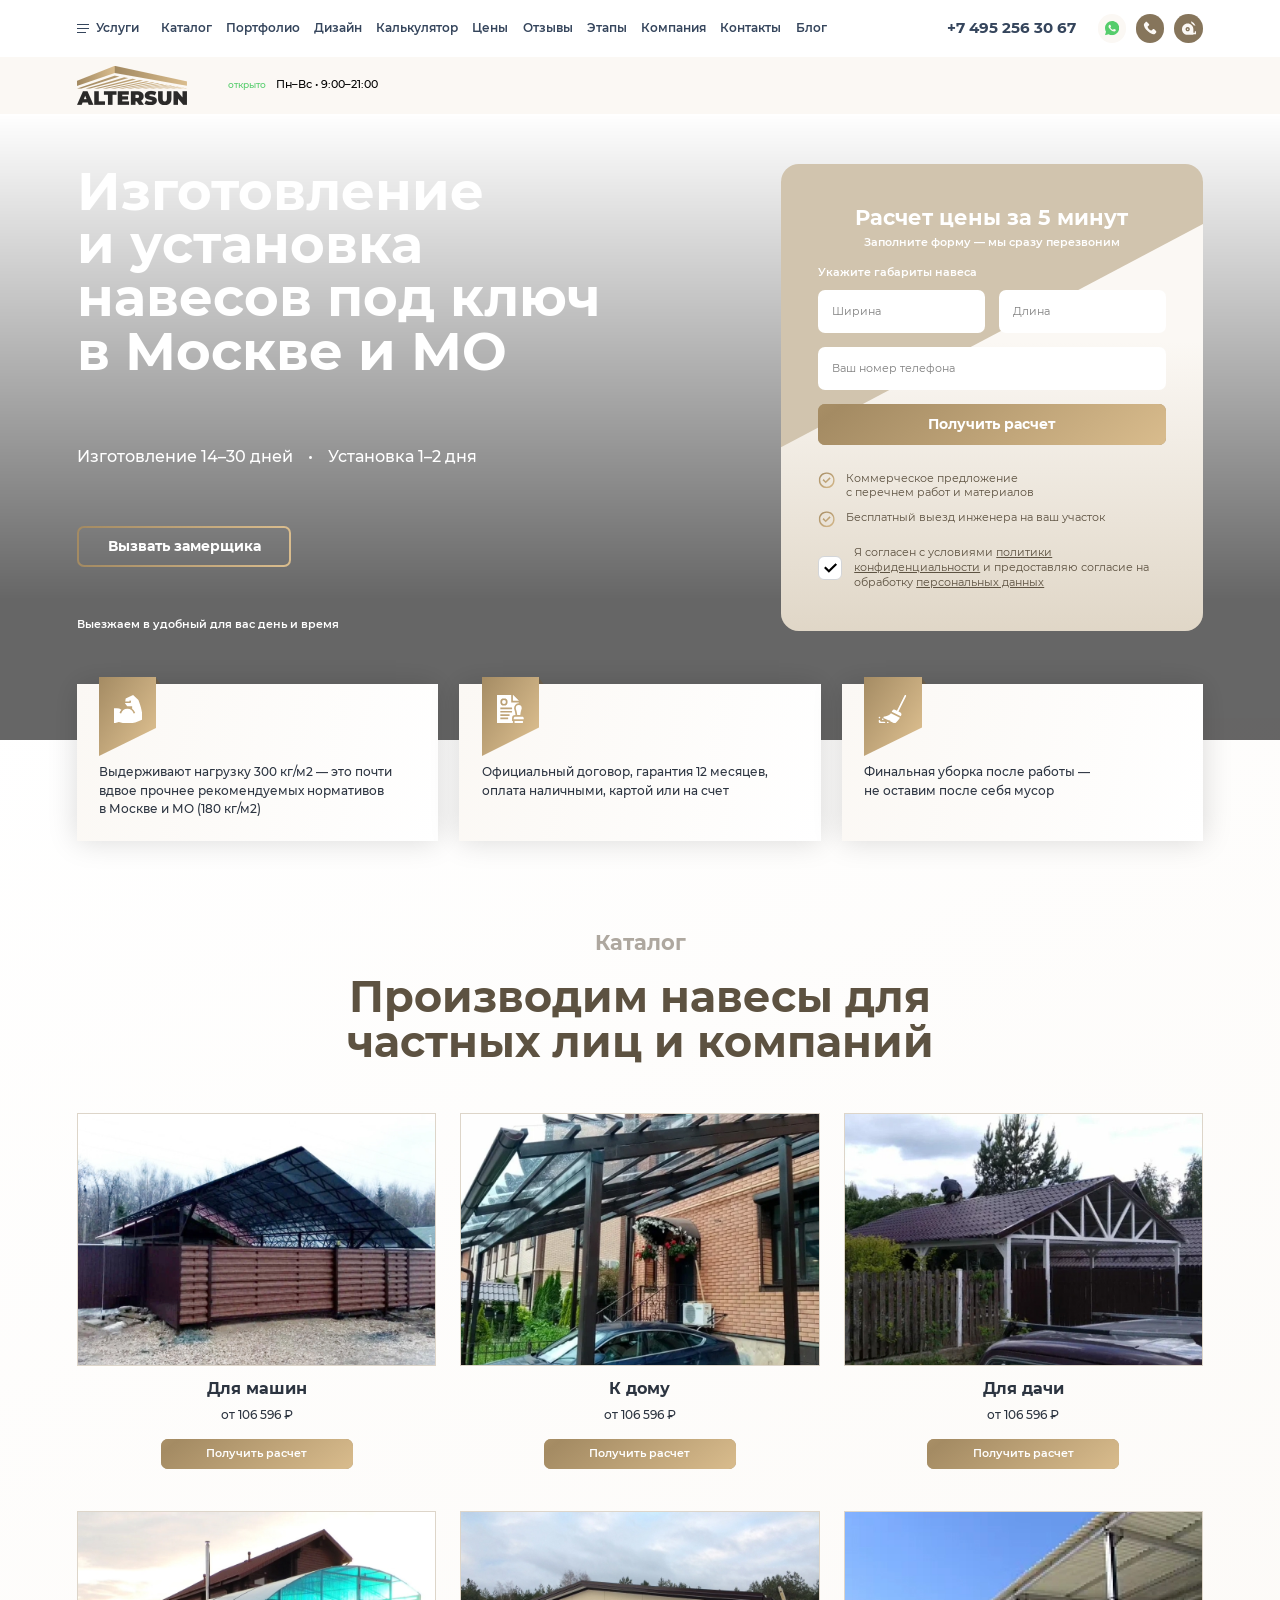
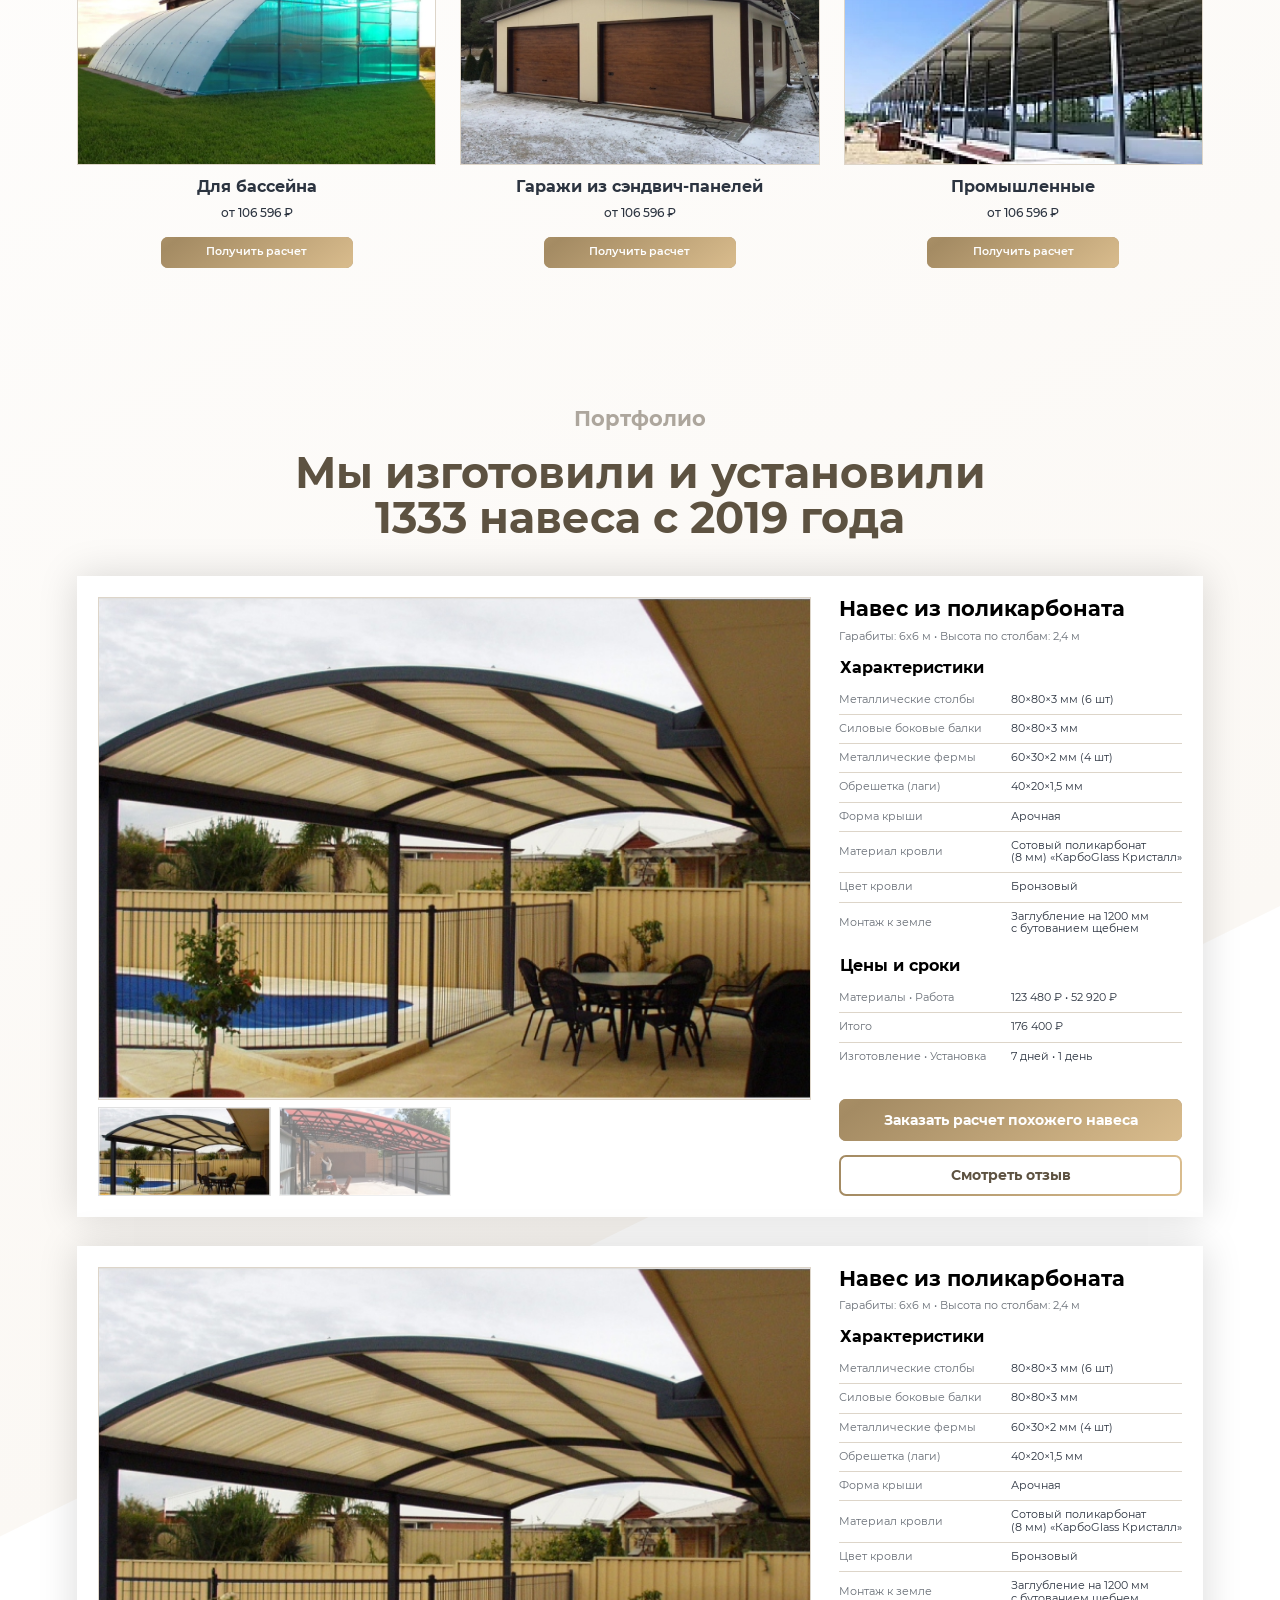
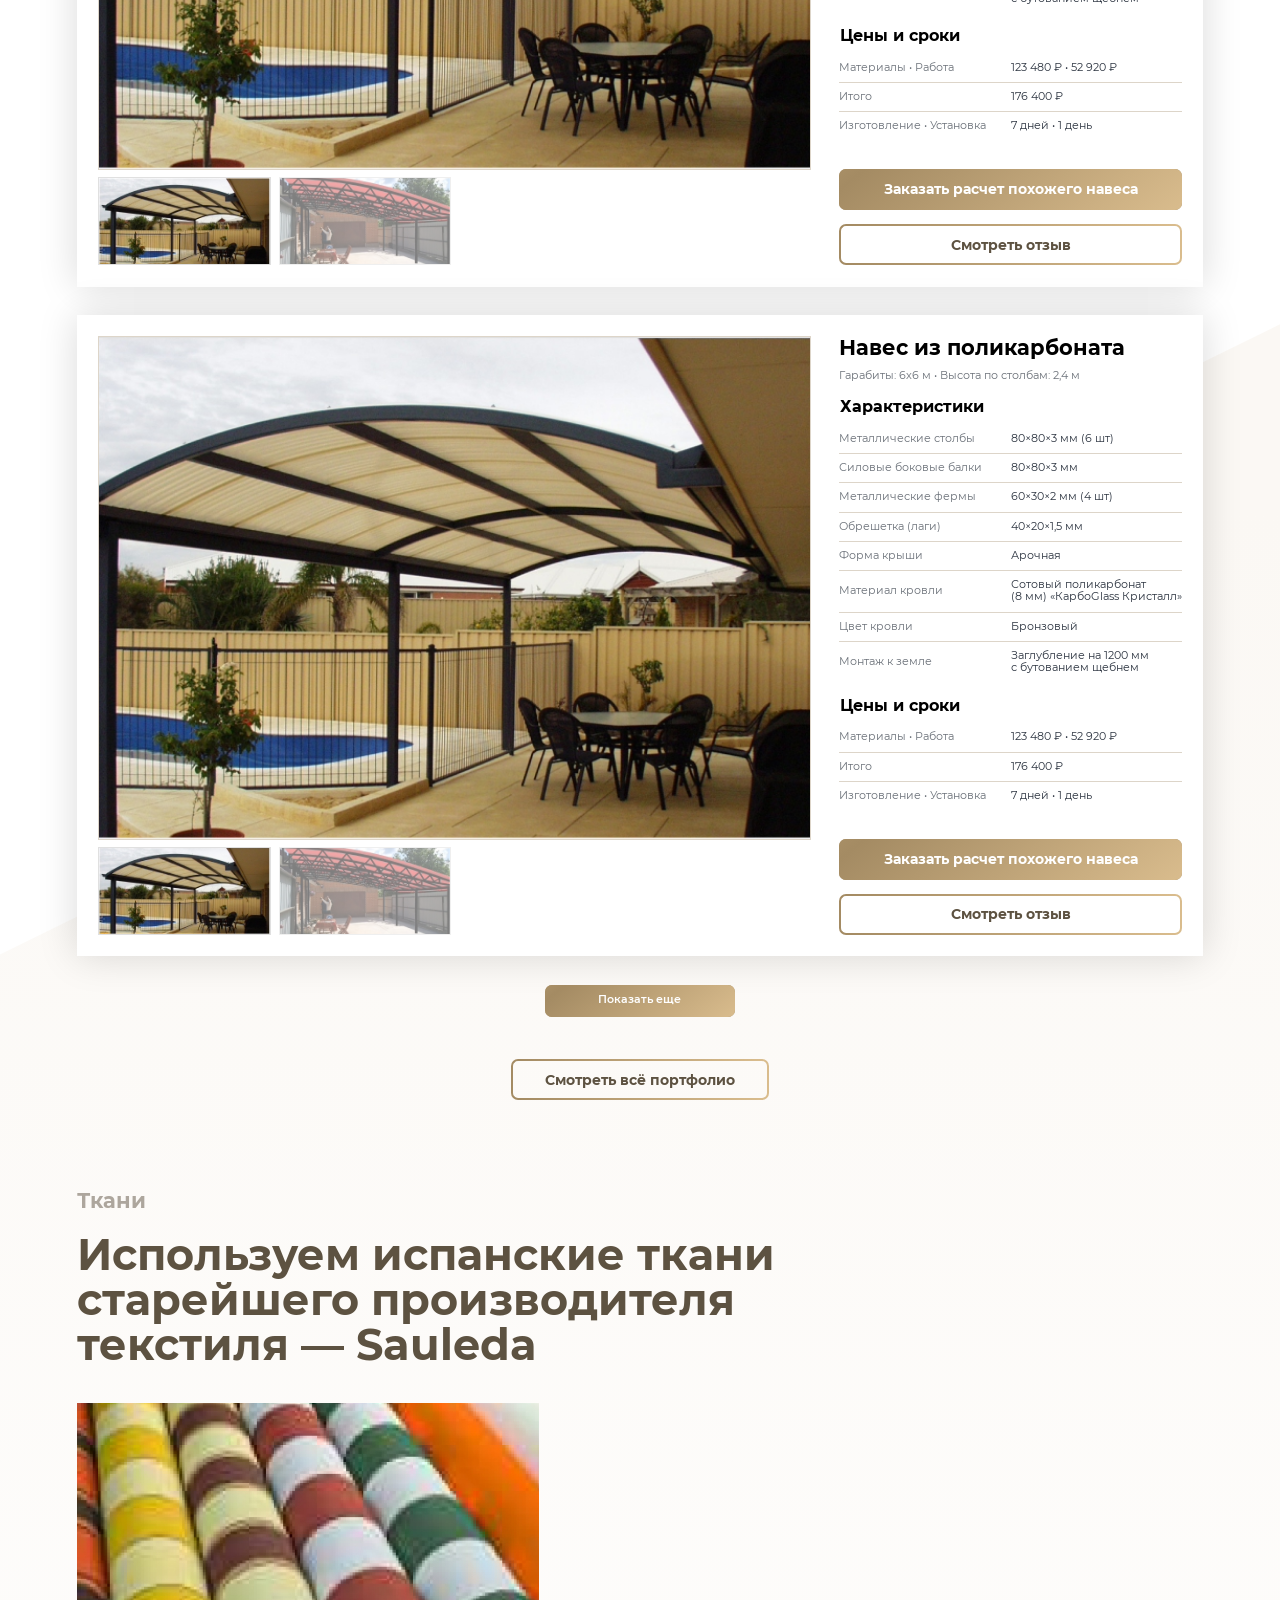
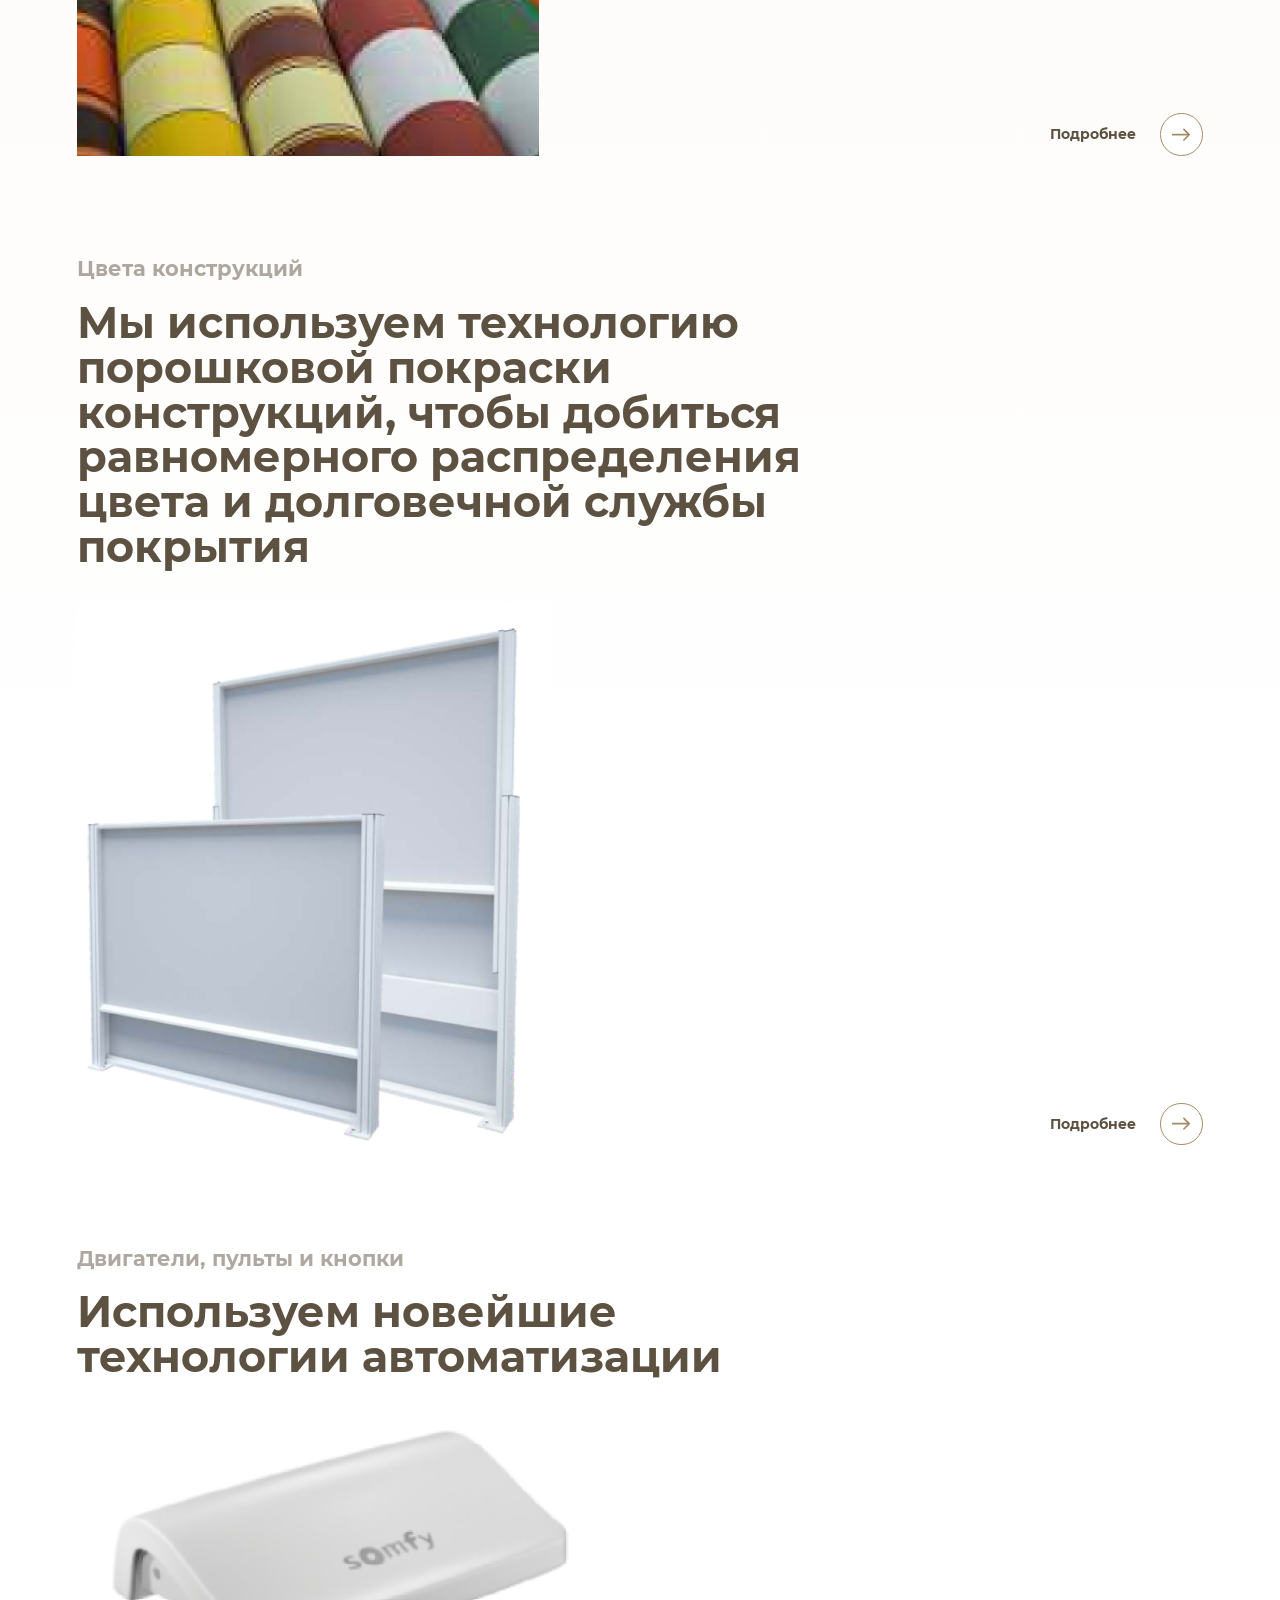
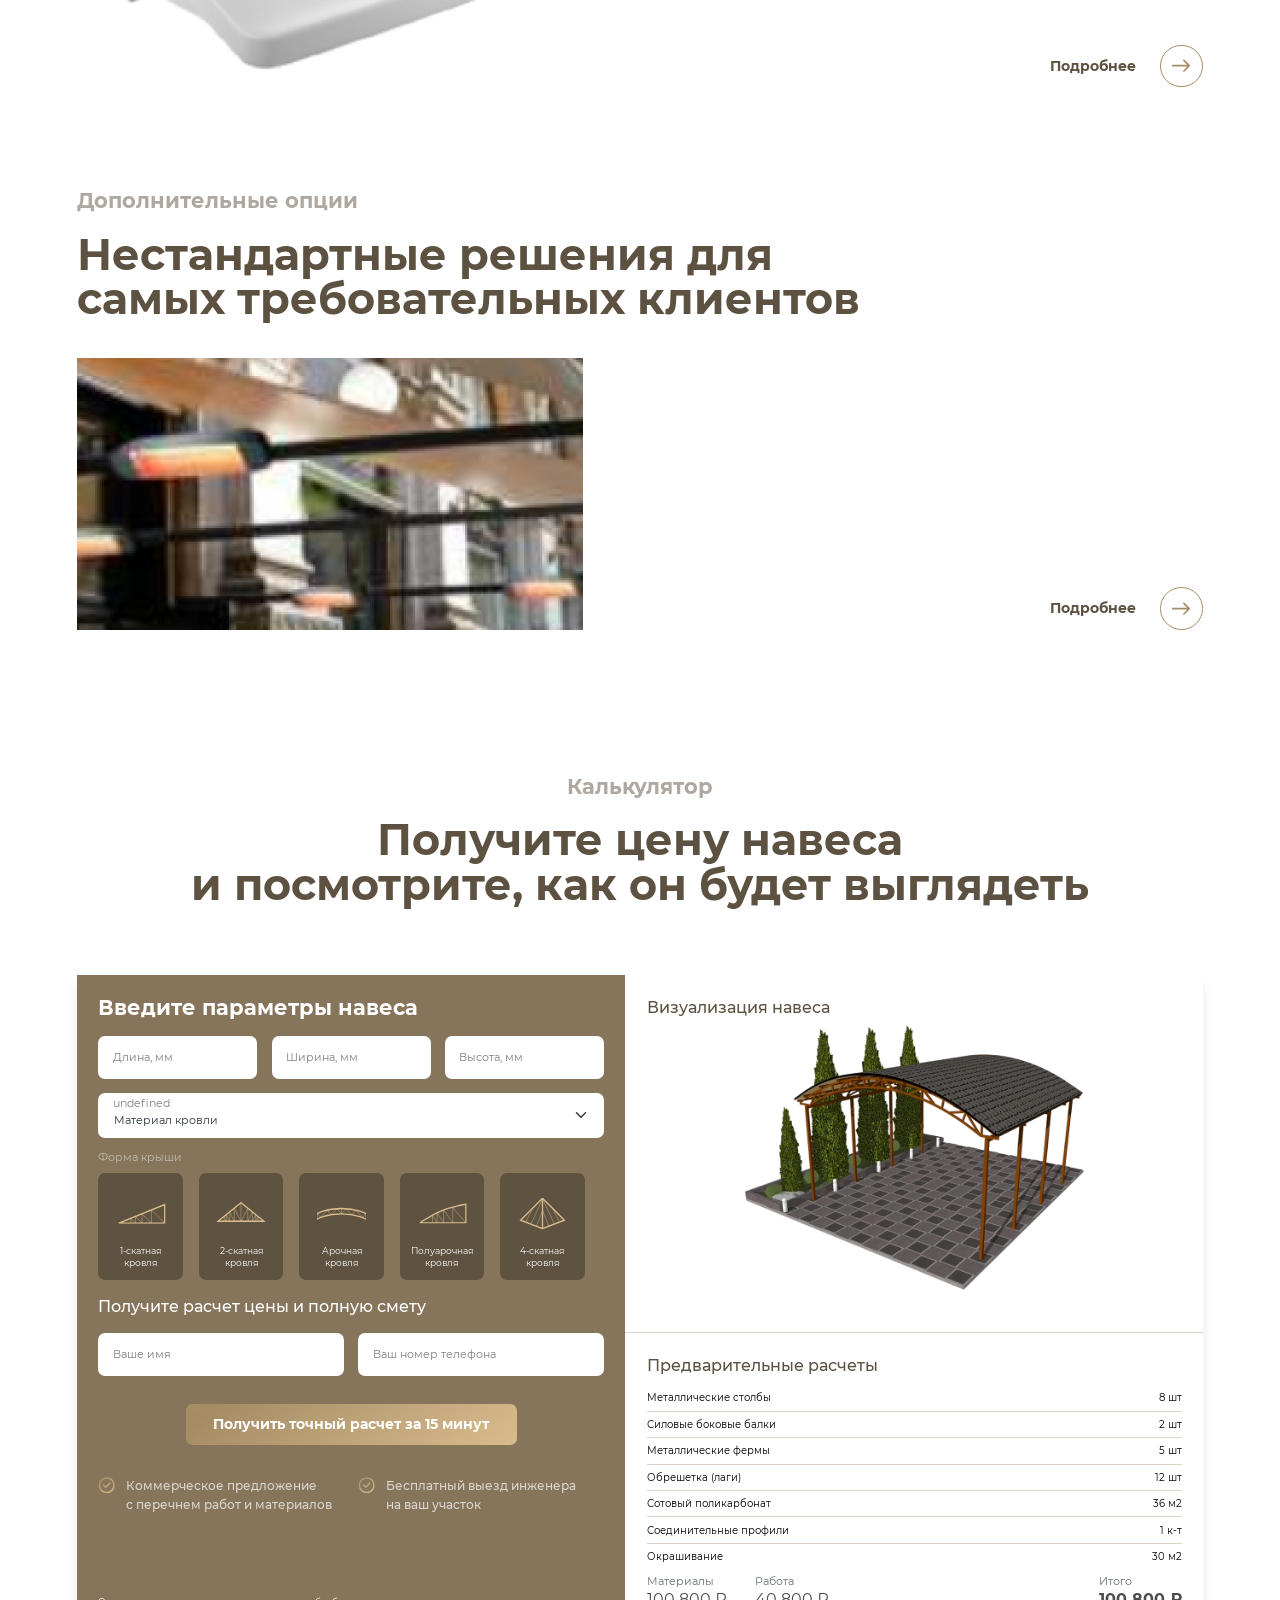
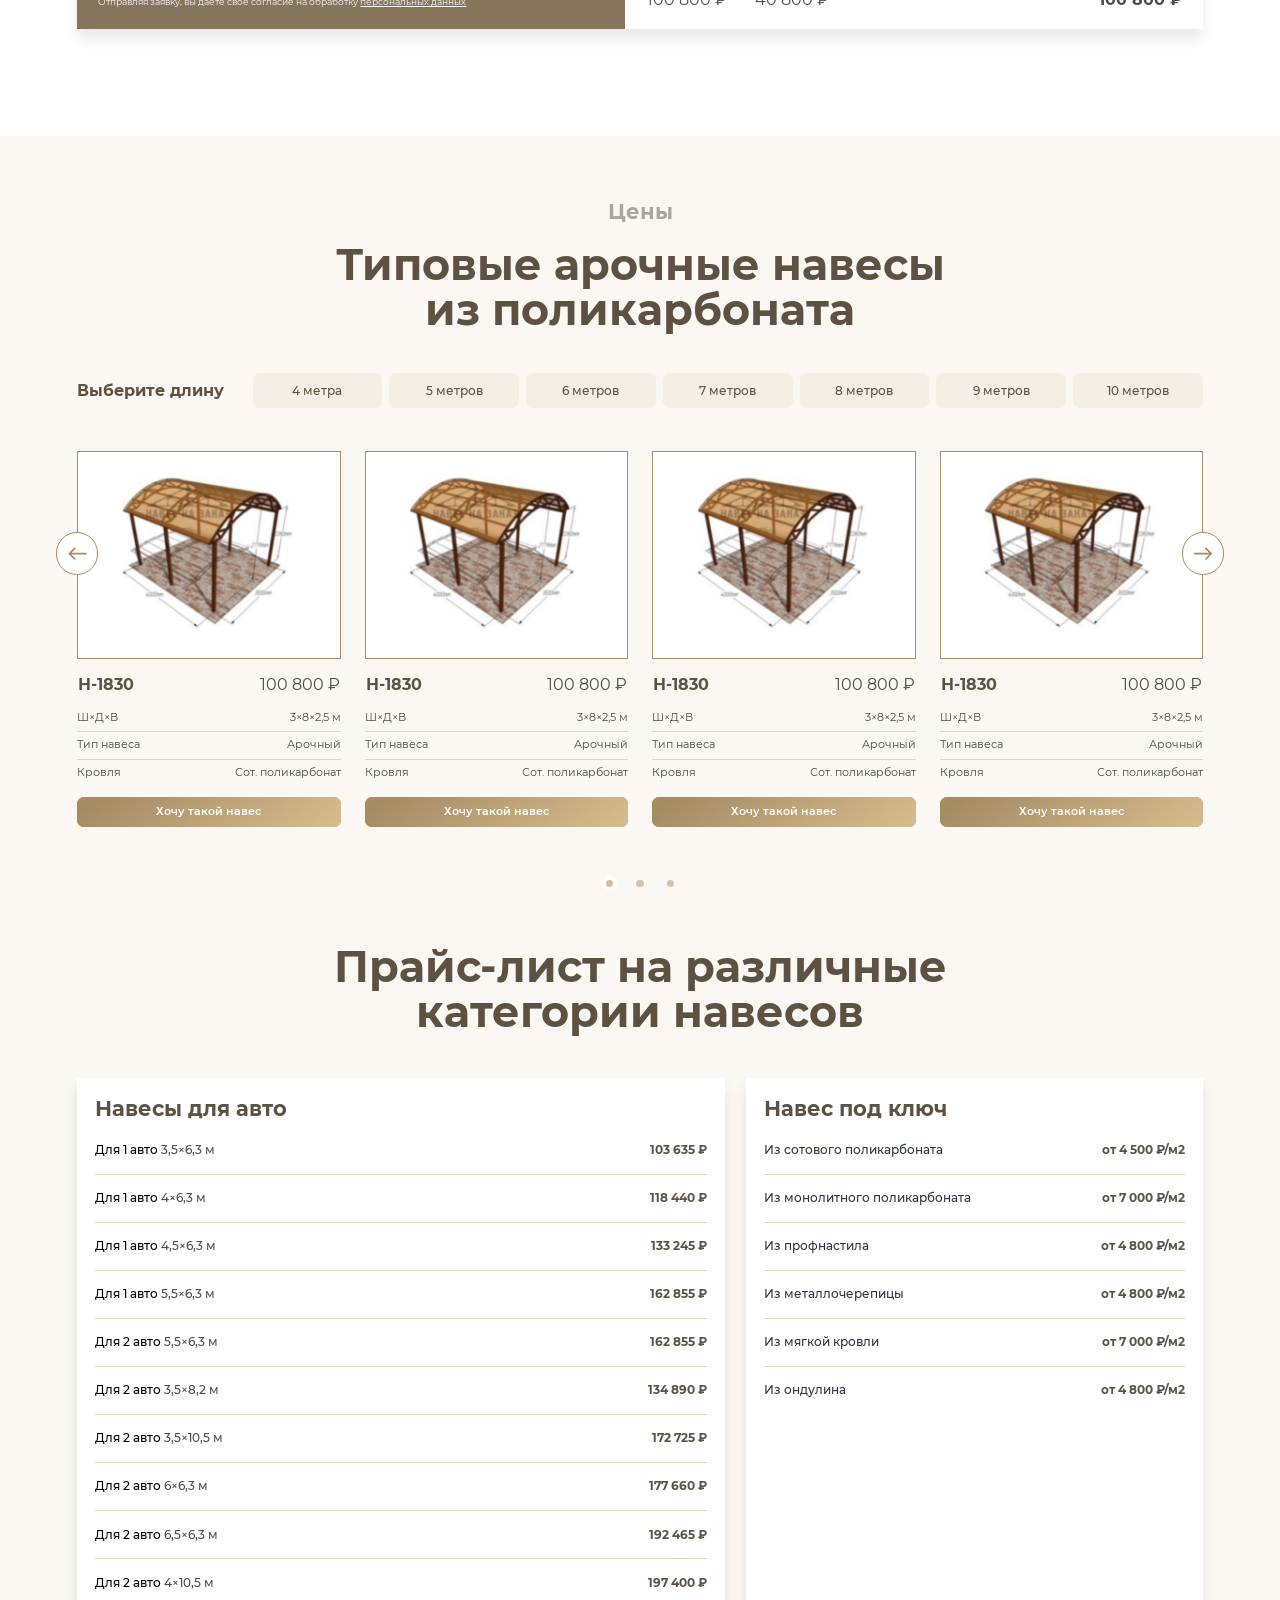
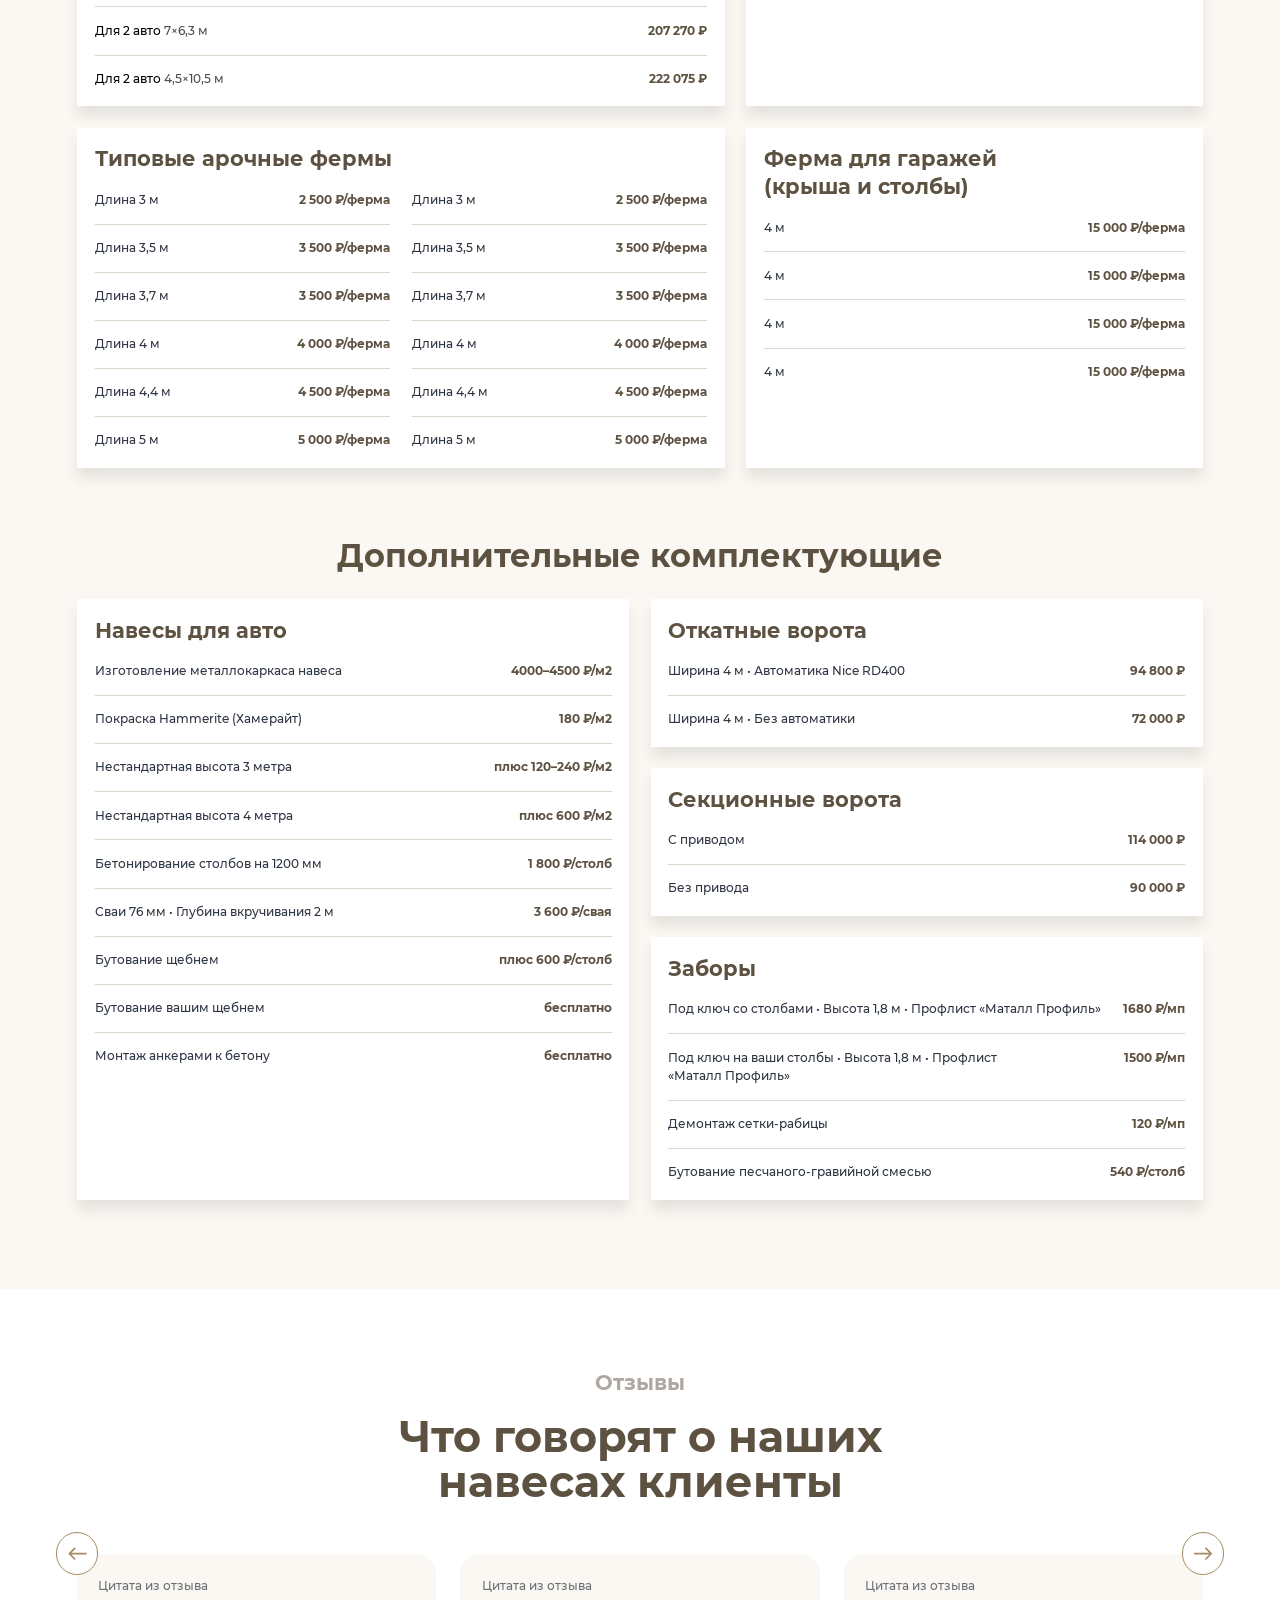
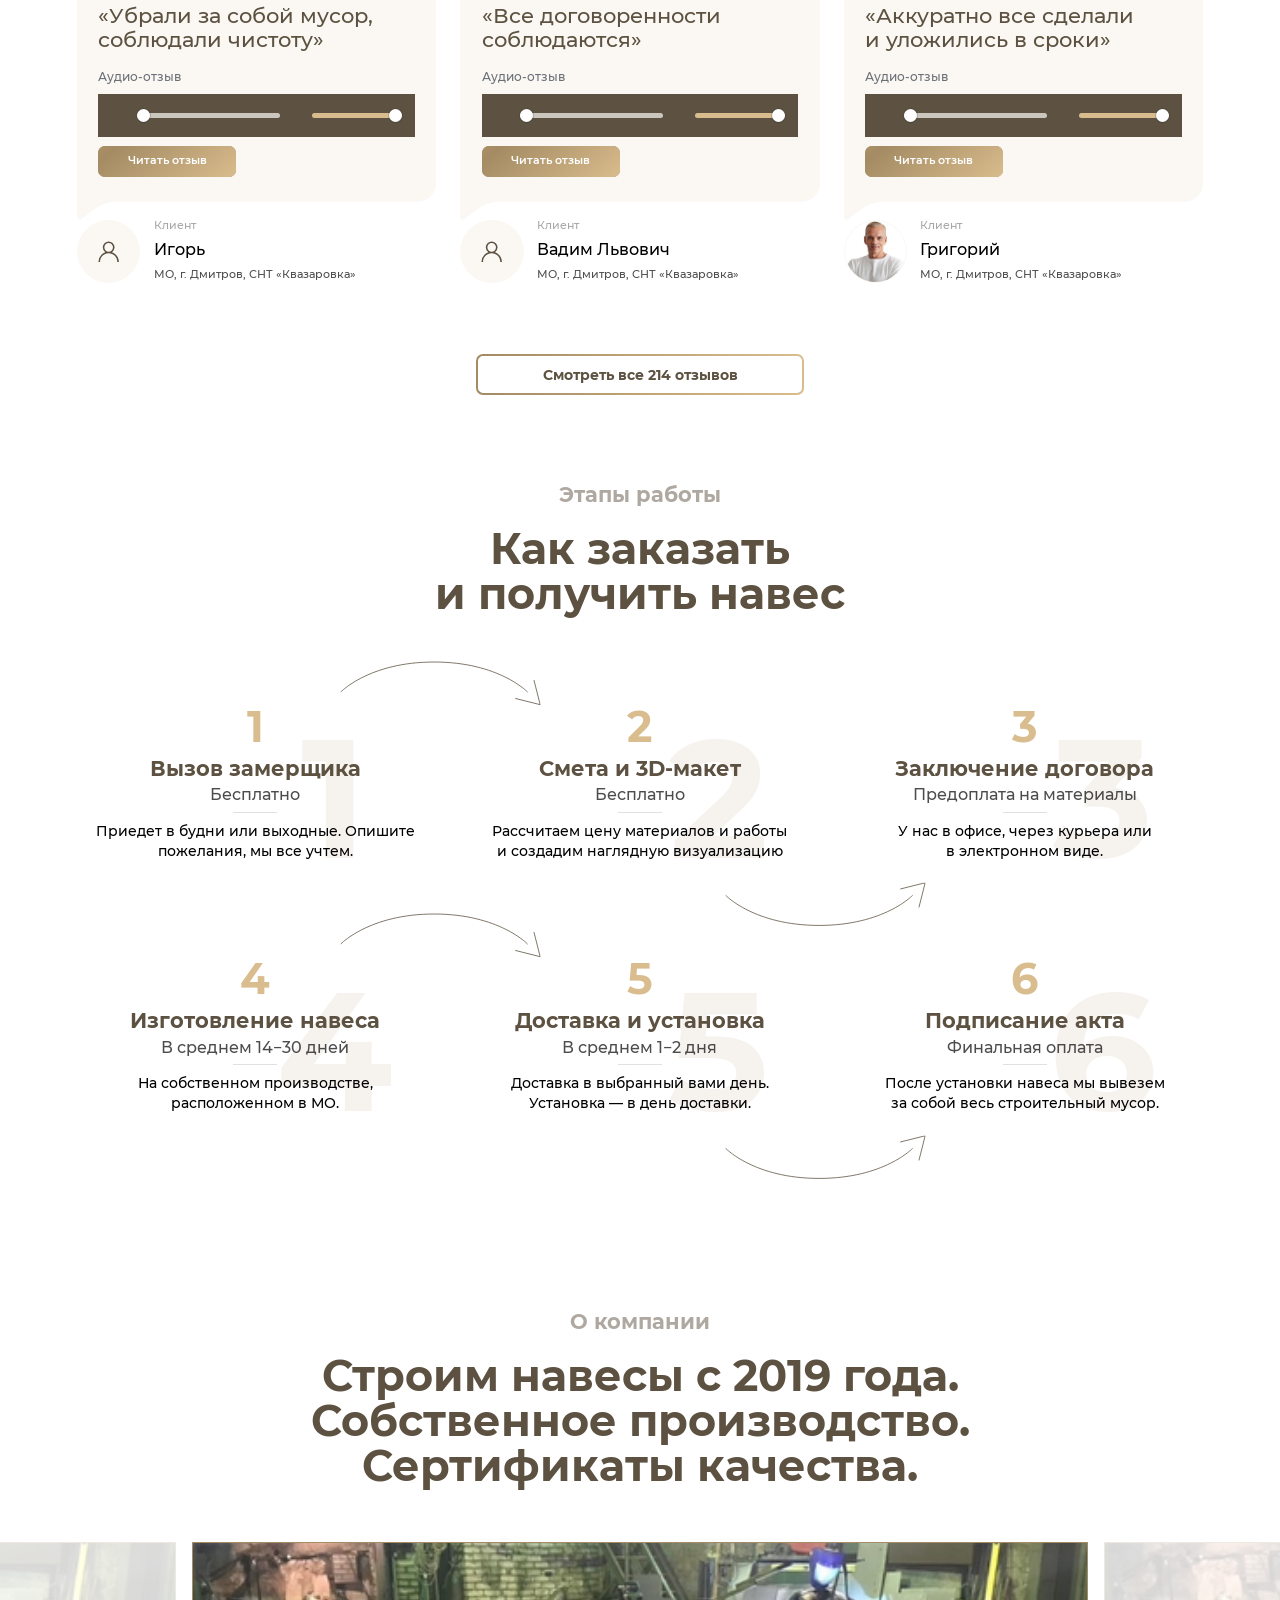
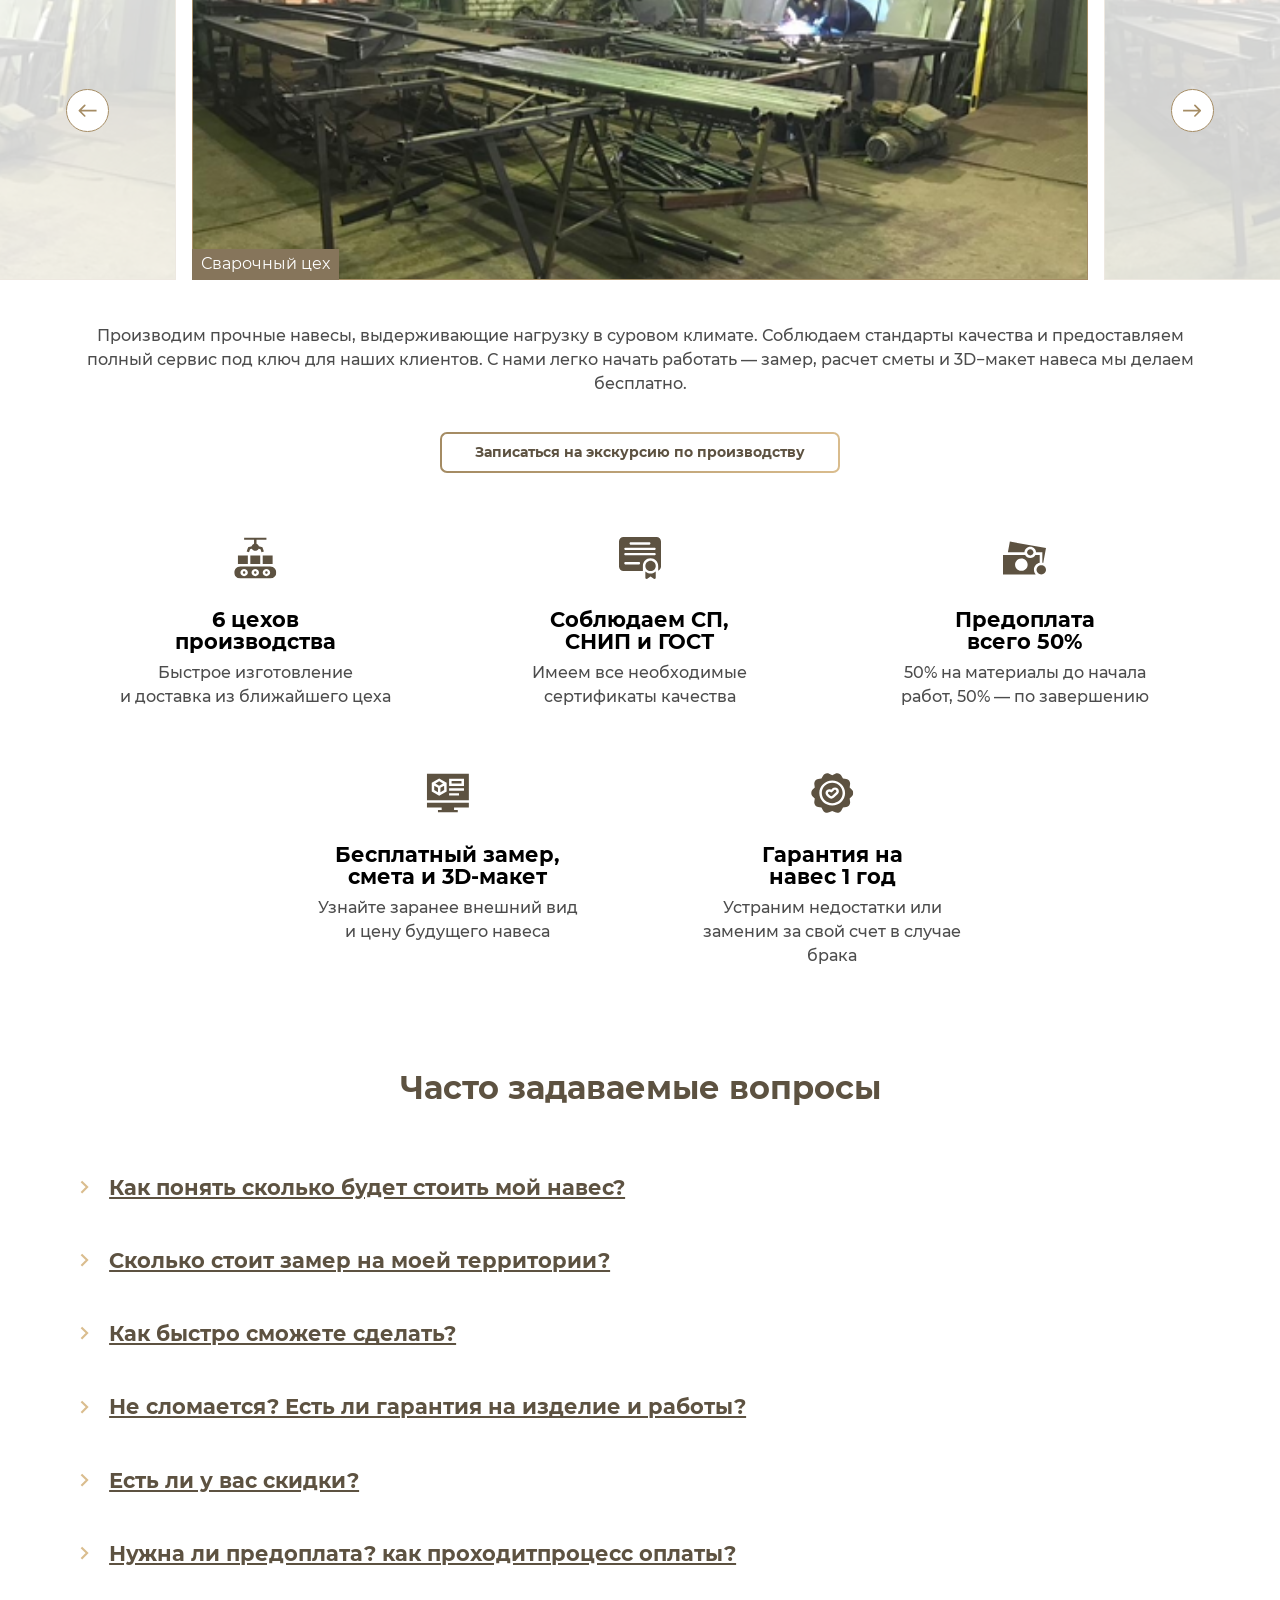
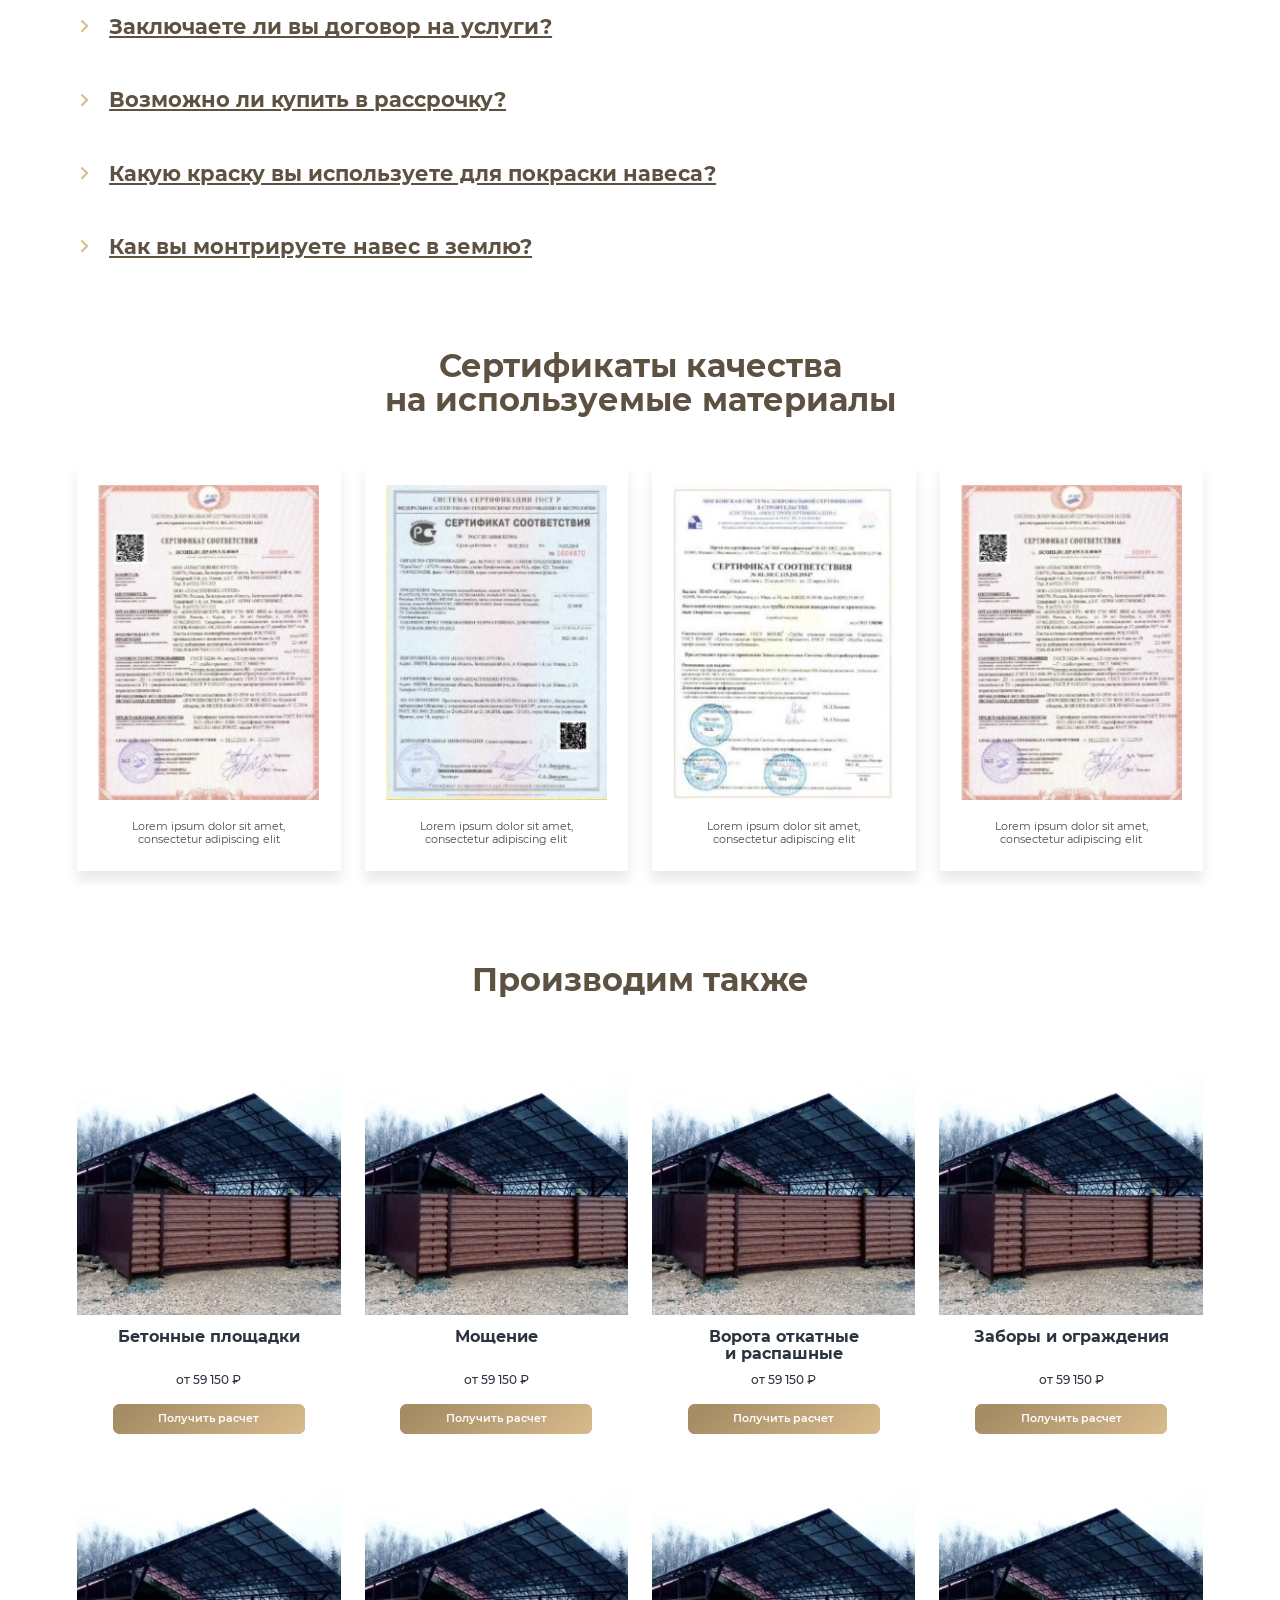
==== commit 1febc6af: "edit sCalculator" ====
--- a/public/index.html
+++ b/public/index.html
@@ -998,6 +998,187 @@
 				</div>
 			</div>
 			<!-- end sCategories-->
+			<!-- start sCalculator-->
+			<section class="sCalculator section" id="sCalculator">
+				<div class="container">
+					<div class="section-title text-center">
+						<h4>Калькулятор</h4>
+						<h2>Получите цену навеса <br> и&nbsp;посмотрите, как он&nbsp;будет выглядеть</h2>
+					</div>
+					<div class="form-wrap">
+						<div class="form-wrap__form">
+							<div class="form-wrap__part">
+								<h4>Введите параметры навеса</h4>
+								<div class="row">
+									<div class="col-4">
+										<div class="form-wrap__input-wrap form-group">
+											<label><input class="form-wrap__input form-control" name="number" type="number" placeholder="Длина, мм" step="any"/>
+											</label>
+										</div>
+										<!-- +e.input-wrap-->
+									</div>
+									<div class="col-4">
+										<div class="form-wrap__input-wrap form-group">
+											<label><input class="form-wrap__input form-control" name="number" type="number" placeholder="Ширина, мм" step="any"/>
+											</label>
+										</div>
+										<!-- +e.input-wrap-->
+									</div>
+									<div class="col-4">
+										<div class="form-wrap__input-wrap form-group">
+											<label><input class="form-wrap__input form-control" name="number" type="number" placeholder="Высота, мм" step="any"/>
+											</label>
+										</div>
+										<!-- +e.input-wrap-->
+									</div>
+									<div class="col-12">
+										<div class="form-wrap__input-wrap form-group">
+											<label>
+												<select class="form-wrap__input form-select" name="select">
+													<option value="Материал кровли">Материал кровли</option>
+													<option value=" placeholder 1">placeholder 1</option>
+													<option value=" placeholder 2">placeholder 2</option>
+													<option value=" placeholder 3">placeholder 3</option>
+													<option value=" placeholder 4">placeholder 4</option>
+												</select>
+											</label>
+										</div>
+										<!-- +e.input-wrap-->
+									</div>
+								</div>
+								<div class="form-wrap__slider-wrapper"><span>Форма крыши</span>
+									<div class="form-wrap__slider form-wrap__slider--js swiper">
+										<div class="swiper-wrapper">
+												<div class="form-wrap__slide swiper-slide">
+													<div class="form-wrap__item">
+														<input class="btn-check" type="radio" name="variants" id="variant1"/>
+														<label for="variant1"><img src="img/svg/sCalculator-1.svg" alt=""/><span>1-скатная кровля</span></label>
+													</div>
+												</div>
+												<div class="form-wrap__slide swiper-slide">
+													<div class="form-wrap__item">
+														<input class="btn-check" type="radio" name="variants" id="variant2"/>
+														<label for="variant2"><img src="img/svg/sCalculator-2.svg" alt=""/><span>2-скатная кровля</span></label>
+													</div>
+												</div>
+												<div class="form-wrap__slide swiper-slide">
+													<div class="form-wrap__item">
+														<input class="btn-check" type="radio" name="variants" id="variant3"/>
+														<label for="variant3"><img src="img/svg/sCalculator-3.svg" alt=""/><span>Арочная кровля</span></label>
+													</div>
+												</div>
+												<div class="form-wrap__slide swiper-slide">
+													<div class="form-wrap__item">
+														<input class="btn-check" type="radio" name="variants" id="variant4"/>
+														<label for="variant4"><img src="img/svg/sCalculator-4.svg" alt=""/><span>Полуарочная кровля</span></label>
+													</div>
+												</div>
+												<div class="form-wrap__slide swiper-slide">
+													<div class="form-wrap__item">
+														<input class="btn-check" type="radio" name="variants" id="variant5"/>
+														<label for="variant5"><img src="img/svg/sCalculator-5.svg" alt=""/><span>4-скатная кровля</span></label>
+													</div>
+												</div>
+										</div>
+									</div>
+								</div>
+								<h6>Получите расчет цены и&nbsp;полную смету</h6>
+							</div>
+							<div class="form-wrap__part">
+								<h6>Визуализация навеса</h6>
+								<div class="form-wrap__img-wrap">
+									<!-- picture-->
+									<picture> 
+										<source type="image/avif" srcset="img/@2x/avif/sCalculator-1.avif"/>
+										<source type="image/webp" srcset="img/@2x/webp/sCalculator-1.webp"/><img class="object-fit-js" src="img/@2x/sCalculator-1.png" alt="" loading="lazy"/>
+									</picture>
+									<!-- /picture-->
+								</div>
+							</div>
+							<div class="form-wrap__part">
+								<h6>Предварительные расчеты</h6>
+								<table>
+									<tr>
+										<td>Металлические столбы</td>
+										<td>8&nbsp;шт</td>
+									</tr>
+									<tr>
+										<td>Силовые боковые балки</td>
+										<td>2&nbsp;шт</td>
+									</tr>
+									<tr>
+										<td>Металлические фермы</td>
+										<td>5&nbsp;шт</td>
+									</tr>
+									<tr>
+										<td>Обрешетка (лаги)</td>
+										<td>12&nbsp;шт</td>
+									</tr>
+									<tr>
+										<td>Сотовый поликарбонат</td>
+										<td>36&nbsp;м2</td>
+									</tr>
+									<tr>
+										<td>Соединительные профили</td>
+										<td>1&nbsp;к-т</td>
+									</tr>
+									<tr>
+										<td>Окрашивание</td>
+										<td>30&nbsp;м2</td>
+									</tr>
+								</table>
+								<div class="form-wrap__sum">
+									<div class="row">
+										<div class="col-auto"><span>Материалы</span><span>100&nbsp;800&nbsp;₽</span></div>
+										<div class="col"><span>Работа</span><span>40&nbsp;800&nbsp;₽</span></div>
+										<div class="col-auto"><span>Итого</span><span class="strong">100&nbsp;800&nbsp;₽</span></div>
+									</div>
+								</div>
+							</div>
+							<div class="form-wrap__part">
+								<div class="row">
+									<div class="col-sm-6">
+										<div class="form-wrap__input-wrap form-group">
+											<label><input class="form-wrap__input form-control" name="text" type="text" placeholder="Ваше имя"/>
+											</label>
+										</div>
+										<!-- +e.input-wrap-->
+									</div>
+									<div class="col-sm-6">
+										<div class="form-wrap__input-wrap form-group">
+											<label><input class="form-wrap__input form-control" name="tel" type="tel" placeholder="Ваш номер телефона"/>
+											</label>
+										</div>
+										<!-- +e.input-wrap-->
+									</div>
+									<div class="col-12 d-flex justify-content-center">
+										<a class="form-wrap__btn btn-gradient link-modal-js" href="#modal-call" data-title="Заказать детальный расчет" data-text="Оставьте свой номер телефона, мы&amp;nbsp;вам перезвоним и&amp;nbsp;выполним расчет." data-btn="Заказать расчет" data-pic="1">Получить точный расчет <br> за&nbsp;15&nbsp;минут
+										</a>
+									</div>
+									<div class="col-12">
+										<div class="form-wrap__footer"> 
+											<div class="row">
+												<div class="col-sm-6">
+													<div class="form-wrap__positive">
+														<div class="icon-wrap"></div><span>Коммерческое предложение с&nbsp;перечнем работ и&nbsp;материалов</span>
+													</div>
+												</div>
+												<div class="col-sm-6">
+													<div class="form-wrap__positive">
+														<div class="icon-wrap"></div><span>Бесплатный выезд инженера на&nbsp;ваш участок</span>
+													</div>
+												</div>
+											</div>
+										</div>
+									</div>
+								</div>
+								<p>Отправляя заявку, вы&nbsp;даете свое согласие на&nbsp;обработку <a href="#">персональных&nbsp;данных</a></p>
+							</div>
+						</div>
+					</div>
+				</div>
+			</section>
+			<!-- end sCalculator-->
 			<div class="section-wrapper section-wrapper--before">
 				<!-- start sTypical-->
 				<section class="sTypical section" id="sTypical">
--- a/public/css/main.min.css
+++ b/public/css/main.min.css
@@ -1 +1 @@
-@charset "UTF-8";@font-face{font-display:swap;font-family:Montserrat;font-style:normal;font-weight:400;src:url(../fonts/montserrat-regular.woff2) format("woff2")}@font-face{font-display:swap;font-family:Montserrat;font-style:normal;font-weight:700;src:url(../fonts/montserrat-bold.woff2) format("woff2")}@font-face{font-display:swap;font-family:Montserrat;font-style:normal;font-weight:500;src:url(../fonts/montserrat-medium.woff2) format("woff2")}@font-face{font-display:swap;font-family:Montserrat;font-style:normal;font-weight:600;src:url(../fonts/montserrat-semibold.woff2) format("woff2")}.icon{fill:currentColor;display:inline-block;height:1em;width:1em}.icon-arrow-left{font-size:1.6rem;width:1.4375em}.icon-arrow-right{font-size:1.6rem;width:1.375em}.icon-arrow-up{font-size:1.5rem;width:.9333333333em}.icon-basket{font-size:2.4rem;width:.9166666667em}.icon-callBack{font-size:2.4rem;width:1em}.icon-categories-1,.icon-categories-2,.icon-categories-3,.icon-categories-4,.icon-categories-5,.icon-categories-6{font-size:3.2rem;width:1.03125em}.icon-categories-btn{font-size:1.5rem;width:1em}.icon-check{font-size:2.7rem;width:1em}.icon-chevron-back{font-size:2.4rem;width:1em}.icon-chevron-down{font-size:.6rem;width:1.8333333333em}.icon-chevron-right{font-size:2rem;width:.65em}.icon-clock{font-size:2.4rem;width:1em}.icon-eye{font-size:3.2rem;width:1em}.icon-fb{font-size:2.4rem;width:1em}.icon-geo-tag{font-size:1.6rem;width:1em}.icon-headerBlock-1{font-size:3.2rem;width:1em}.icon-headerBlock-2,.icon-headerBlock-3{font-size:3.2rem;width:1.03125em}.icon-instagram{font-size:2.4rem;width:1em}.icon-instagram-map{font-size:1.7rem;width:.9411764706em}.icon-logo-top{font-size:4rem;width:2.575em}.icon-measuring{font-size:1.6rem;width:1em}.icon-menu{font-size:1.2rem;width:1.25em}.icon-next{font-size:1rem;width:.8em}.icon-person{font-size:2.5rem;width:1em}.icon-phone-call{font-size:1.6rem;width:1em}.icon-positive{font-size:1.8rem;width:1em}.icon-prev{font-size:1rem;width:.8em}.icon-roulette{font-size:2.4rem;width:1em}.icon-sStages-arrow{font-size:5.7rem;width:4.5263157895em}.icon-search{font-size:1.7rem;width:.9411764706em}.icon-telegram,.icon-viber{font-size:1.6rem;width:1em}.icon-vk{font-size:2.4rem;width:1em}.icon-wa{font-size:2rem;width:1em}.icon-whatsapp{font-size:1.28rem;width:1em}.icon-whatsapp-2{font-size:1.7rem;width:1em}.icon-youtube{font-size:1.7rem;width:.9411764706em}.icon-yzen{font-size:5rem;width:1em}:root{--bs-blue:#0d6efd;--bs-indigo:#6610f2;--bs-purple:#6f42c1;--bs-pink:#d63384;--bs-red:#dc3545;--bs-orange:#fd7e14;--bs-yellow:#ffc107;--bs-green:#198754;--bs-teal:#20c997;--bs-cyan:#0dcaf0;--bs-white:#fff;--bs-gray:#6c757d;--bs-gray-dark:#343a40;--bs-gray-100:#f8f9fa;--bs-gray-200:#e9ecef;--bs-gray-300:#dee2e6;--bs-gray-400:#ced4da;--bs-gray-500:#adb5bd;--bs-gray-600:#6c757d;--bs-gray-700:#495057;--bs-gray-800:#343a40;--bs-gray-900:#212529;--bs-primary:#a58c64;--bs-secondary:#5d5241;--bs-success:#55cd6c;--bs-info:#ddd5c9;--bs-warning:#ff9c64;--bs-danger:#dc3545;--bs-light:#fbf8f4;--bs-primary-rgb:165,140,100;--bs-secondary-rgb:93,82,65;--bs-success-rgb:85,205,108;--bs-info-rgb:221,213,201;--bs-warning-rgb:255,156,100;--bs-danger-rgb:220,53,69;--bs-light-rgb:251,248,244;--bs-white-rgb:255,255,255;--bs-black-rgb:0,0,0;--bs-body-color-rgb:44,52,64;--bs-body-bg-rgb:255,255,255;--bs-font-sans-serif:"Montserrat",system-ui,-apple-system,"Segoe UI",Roboto,"Helvetica Neue",Arial,"Noto Sans","Liberation Sans",sans-serif,"Apple Color Emoji","Segoe UI Emoji","Segoe UI Symbol","Noto Color Emoji";--bs-font-monospace:SFMono-Regular,Menlo,Monaco,Consolas,"Liberation Mono","Courier New",monospace;--bs-gradient:linear-gradient(180deg,hsla(0,0%,100%,.15),hsla(0,0%,100%,0));--bs-body-font-family:var(--bs-font-sans-serif);--bs-body-font-size:0.9999999992rem;--bs-body-font-weight:400;--bs-body-line-height:1.5;--bs-body-color:#2c3440;--bs-body-bg:#fff;--bs-border-width:1px;--bs-border-style:solid;--bs-border-color:#dee2e6;--bs-border-color-translucent:rgba(0,0,0,.175);--bs-border-radius:7px;--bs-border-radius-sm:0.2rem;--bs-border-radius-lg:0.8888888889rem;--bs-border-radius-xl:1rem;--bs-border-radius-2xl:2rem;--bs-border-radius-pill:50rem;--bs-link-color:#a58c64;--bs-link-hover-color:#847050;--bs-code-color:#d63384;--bs-highlight-bg:#fcf8e3}*,:after,:before{box-sizing:border-box}body{-webkit-text-size-adjust:100%;-webkit-tap-highlight-color:rgba(0,0,0,0);background-color:var(--bs-body-bg);color:var(--bs-body-color);font-family:var(--bs-body-font-family);font-size:var(--bs-body-font-size);font-weight:var(--bs-body-font-weight);line-height:var(--bs-body-line-height);margin:0;text-align:var(--bs-body-text-align)}hr{border:0;border-top:1px solid;color:inherit;margin:1rem 0;opacity:.25}.h1,.h2,.h3,.h4,.h5,.h6,.sAccordion .section-title .h2,.sAccordion .section-title h2,.sCatalog--prod .h2,.sCatalog--prod h2,.sCertificates .h2,.sCertificates h2,.sFilter__body .accordion-item__head .h4,.sFilter__body .accordion-item__head h4,.sSpecifications table p,.sThanks .section-title .h1,.sThanks .section-title h1,h1,h2,h3,h4,h5,h6{color:#5d5241;font-weight:700;line-height:1.05;margin-bottom:.5rem;margin-top:0}.h1,h1{font-size:calc(1.39167rem + 1.9125vw)}.h2,.sThanks .section-title .h1,.sThanks .section-title h1,h2{font-size:calc(1.33611rem + 1.1625vw)}.h3,.sAccordion .sThanks .section-title .h1,.sAccordion .sThanks .section-title h1,.sAccordion .section-title .h2,.sAccordion .section-title h2,.sCatalog--prod .h2,.sCatalog--prod .sThanks .section-title .h1,.sCatalog--prod .sThanks .section-title h1,.sCatalog--prod h2,.sCertificates .h2,.sCertificates .sThanks .section-title .h1,.sCertificates .sThanks .section-title h1,.sCertificates h2,.sThanks .sAccordion .section-title .h1,.sThanks .sAccordion .section-title h1,.sThanks .section-title .sCatalog--prod .h1,.sThanks .section-title .sCatalog--prod h1,.sThanks .section-title .sCertificates .h1,.sThanks .section-title .sCertificates h1,h3{font-size:calc(1.28611rem + .4875vw)}.h4,h4{font-size:1.1111111102rem}.h5,h5{font-size:1.249999999rem}.h6,.sFilter__body .accordion-item__head .h4,.sFilter__body .accordion-item__head h4,.sSpecifications table p,h6{font-size:.9999999992rem}p{margin-bottom:1rem;margin-top:0}abbr[title]{cursor:help;-webkit-text-decoration:underline dotted;text-decoration:underline dotted;-webkit-text-decoration-skip-ink:none;text-decoration-skip-ink:none}address{font-style:normal;line-height:inherit;margin-bottom:1rem}ol,ul{padding-left:2rem}dl,ol,ul{margin-bottom:1rem;margin-top:0}ol ol,ol ul,ul ol,ul ul{margin-bottom:0}dt{font-weight:700}dd{margin-bottom:.5rem;margin-left:0}blockquote{margin:0 0 1rem}b,strong{font-weight:bolder}.small,small{font-size:.875em}.mark,mark{background-color:var(--bs-highlight-bg);padding:.2em}sub,sup{font-size:.75em;line-height:0;position:relative;vertical-align:baseline}sub{bottom:-.25em}sup{top:-.5em}a{color:var(--bs-link-color);text-decoration:none}a:hover{color:var(--bs-link-hover-color)}a:not([href]):not([class]),a:not([href]):not([class]):hover{color:inherit;text-decoration:none}code,kbd,pre,samp{font-family:var(--bs-font-monospace);font-size:1em}pre{display:block;font-size:.875em;margin-bottom:1rem;margin-top:0;overflow:auto}pre code{color:inherit;font-size:inherit;word-break:normal}code{word-wrap:break-word;color:var(--bs-code-color);font-size:.875em}a>code{color:inherit}kbd{background-color:#212529;border-radius:.2rem;color:#fff;font-size:.875em;padding:.2rem .4rem}kbd kbd{font-size:1em;font-weight:700;padding:0}figure{margin:0 0 1rem}img,svg{vertical-align:middle}table{border-collapse:collapse;caption-side:bottom}caption{color:#6c757d;padding-bottom:.5rem;padding-top:.5rem;text-align:left}th{text-align:inherit;text-align:-webkit-match-parent}tbody,td,tfoot,th,thead,tr{border:0 solid;border-color:inherit}label{display:inline-block}button{border-radius:0}button:focus:not(:focus-visible){outline:0}button,input,optgroup,select,textarea{font-family:inherit;font-size:inherit;line-height:inherit;margin:0}button,select{text-transform:none}[role=button]{cursor:pointer}select{word-wrap:normal}select:disabled{opacity:1}[list]:not([type=date]):not([type=datetime-local]):not([type=month]):not([type=week]):not([type=time])::-webkit-calendar-picker-indicator{display:none!important}[type=button],[type=reset],[type=submit],button{-webkit-appearance:button}[type=button]:not(:disabled),[type=reset]:not(:disabled),[type=submit]:not(:disabled),button:not(:disabled){cursor:pointer}::-moz-focus-inner{border-style:none;padding:0}textarea{resize:vertical}fieldset{border:0;margin:0;min-width:0;padding:0}legend{float:left;font-size:calc(1.275rem + .3375vw);line-height:inherit;margin-bottom:.5rem;padding:0;width:100%}legend+*{clear:left}::-webkit-datetime-edit-day-field,::-webkit-datetime-edit-fields-wrapper,::-webkit-datetime-edit-hour-field,::-webkit-datetime-edit-minute,::-webkit-datetime-edit-month-field,::-webkit-datetime-edit-text,::-webkit-datetime-edit-year-field{padding:0}::-webkit-inner-spin-button{height:auto}[type=search]{-webkit-appearance:textfield;outline-offset:-2px}::-webkit-search-decoration{-webkit-appearance:none}::-webkit-color-swatch-wrapper{padding:0}::-webkit-file-upload-button{-webkit-appearance:button;font:inherit}::file-selector-button{-webkit-appearance:button;font:inherit}output{display:inline-block}iframe{border:0}summary{cursor:pointer;display:list-item}progress{vertical-align:baseline}[hidden]{display:none!important}.lead{font-size:1.249999999rem;font-weight:300}.display-1{font-size:calc(1.625rem + 5.0625vw);font-weight:300;line-height:1.05}.display-2{font-size:calc(1.575rem + 4.3875vw);font-weight:300;line-height:1.05}.display-3{font-size:calc(1.525rem + 3.7125vw);font-weight:300;line-height:1.05}.display-4{font-size:calc(1.475rem + 3.0375vw);font-weight:300;line-height:1.05}.display-5{font-size:calc(1.425rem + 2.3625vw);font-weight:300;line-height:1.05}.display-6{font-size:calc(1.375rem + 1.6875vw);font-weight:300;line-height:1.05}.list-inline,.list-unstyled{list-style:none;padding-left:0}.list-inline-item{display:inline-block}.list-inline-item:not(:last-child){margin-right:.5rem}.initialism{font-size:.875em;text-transform:uppercase}.blockquote{font-size:1.249999999rem;margin-bottom:1rem}.blockquote>:last-child{margin-bottom:0}.blockquote-footer{color:#6c757d;font-size:.875em;margin-bottom:1rem;margin-top:-1rem}.blockquote-footer:before{content:"— "}.container,.container-fluid,.container-lg,.container-md,.container-sm,.container-xl,.container-xxl{--bs-gutter-x:0.8888888889rem;--bs-gutter-y:0;margin-left:auto;margin-right:auto;padding-left:calc(var(--bs-gutter-x)*.5);padding-right:calc(var(--bs-gutter-x)*.5);width:100%}.row{--bs-gutter-x:1.7777777778rem;--bs-gutter-y:0;display:flex;flex-wrap:wrap;margin-left:calc(var(--bs-gutter-x)*-.5);margin-right:calc(var(--bs-gutter-x)*-.5);margin-top:calc(var(--bs-gutter-y)*-1)}.row>*{flex-shrink:0;margin-top:var(--bs-gutter-y);max-width:100%;padding-left:calc(var(--bs-gutter-x)*.5);padding-right:calc(var(--bs-gutter-x)*.5);width:100%}.col{flex:1 0 0%}.row-cols-auto>*{flex:0 0 auto;width:auto}.row-cols-1>*{flex:0 0 auto;width:100%}.row-cols-2>*{flex:0 0 auto;width:50%}.row-cols-3>*{flex:0 0 auto;width:33.3333333333%}.row-cols-4>*{flex:0 0 auto;width:25%}.row-cols-5>*{flex:0 0 auto;width:20%}.row-cols-6>*{flex:0 0 auto;width:16.6666666667%}.col-auto{flex:0 0 auto;width:auto}.col-1{flex:0 0 auto;width:8.33333333%}.col-2{flex:0 0 auto;width:16.66666667%}.col-3{flex:0 0 auto;width:25%}.col-4{flex:0 0 auto;width:33.33333333%}.col-5{flex:0 0 auto;width:41.66666667%}.col-6{flex:0 0 auto;width:50%}.col-7{flex:0 0 auto;width:58.33333333%}.col-8{flex:0 0 auto;width:66.66666667%}.col-9{flex:0 0 auto;width:75%}.col-10{flex:0 0 auto;width:83.33333333%}.col-11{flex:0 0 auto;width:91.66666667%}.col-12{flex:0 0 auto;width:100%}.offset-1{margin-left:8.33333333%}.offset-2{margin-left:16.66666667%}.offset-3{margin-left:25%}.offset-4{margin-left:33.33333333%}.offset-5{margin-left:41.66666667%}.offset-6{margin-left:50%}.offset-7{margin-left:58.33333333%}.offset-8{margin-left:66.66666667%}.offset-9{margin-left:75%}.offset-10{margin-left:83.33333333%}.offset-11{margin-left:91.66666667%}.g-0,.gx-0{--bs-gutter-x:0}.g-0,.gy-0{--bs-gutter-y:0}.g-1,.gx-1{--bs-gutter-x:0.25rem}.g-1,.gy-1{--bs-gutter-y:0.25rem}.g-2,.gx-2{--bs-gutter-x:0.5rem}.g-2,.gy-2{--bs-gutter-y:0.5rem}.g-3,.gx-3{--bs-gutter-x:1rem}.g-3,.gy-3{--bs-gutter-y:1rem}.g-4,.gx-4{--bs-gutter-x:1.5rem}.g-4,.gy-4{--bs-gutter-y:1.5rem}.g-5,.gx-5{--bs-gutter-x:3rem}.g-5,.gy-5{--bs-gutter-y:3rem}.form-label{margin-bottom:.5rem}.col-form-label{font-size:inherit;line-height:1.35;margin-bottom:0;padding-bottom:calc(.88889rem + 1px);padding-top:calc(.88889rem + 1px)}.col-form-label-lg{font-size:1.249999999rem;padding-bottom:calc(.5rem + 1px);padding-top:calc(.5rem + 1px)}.col-form-label-sm{font-size:.8749999993rem;padding-bottom:calc(.25rem + 1px);padding-top:calc(.25rem + 1px)}.form-text{color:#6c757d;font-size:.875em;margin-top:.25rem}.form-control{-webkit-appearance:none;-moz-appearance:none;appearance:none;background-clip:padding-box;background-color:#fff;border:1px solid transparent;border-radius:7px;color:#2c3440;display:block;font-size:.6666666661rem;font-weight:400;line-height:1.35;padding:.8888888889rem;transition:border-color .15s ease-in-out,box-shadow .15s ease-in-out;width:100%}.form-control[type=file]{overflow:hidden}.form-control[type=file]:not(:disabled):not([readonly]){cursor:pointer}.form-control:focus{background-color:#fff;border-color:#d2c6b2;box-shadow:none;color:#2c3440;outline:0}.form-control::-webkit-date-and-time-value{height:1.35em}.form-control::-moz-placeholder{color:rgba(0,0,0,.5);opacity:1}.form-control::placeholder{color:rgba(0,0,0,.5);opacity:1}.form-control:disabled{background-color:#e9ecef;opacity:1}.form-control::-webkit-file-upload-button{-webkit-margin-end:.8888888889rem;background-color:#e9ecef;border:0 solid;border-color:inherit;border-inline-end-width:1px;border-radius:0;color:#2c3440;margin:-.8888888889rem;margin-inline-end:.8888888889rem;padding:.8888888889rem;pointer-events:none;-webkit-transition:color .15s ease-in-out,background-color .15s ease-in-out,border-color .15s ease-in-out,box-shadow .15s ease-in-out;transition:color .15s ease-in-out,background-color .15s ease-in-out,border-color .15s ease-in-out,box-shadow .15s ease-in-out}.form-control::file-selector-button{-webkit-margin-end:.8888888889rem;background-color:#e9ecef;border:0 solid;border-color:inherit;border-inline-end-width:1px;border-radius:0;color:#2c3440;margin:-.8888888889rem;margin-inline-end:.8888888889rem;padding:.8888888889rem;pointer-events:none;transition:color .15s ease-in-out,background-color .15s ease-in-out,border-color .15s ease-in-out,box-shadow .15s ease-in-out}.form-control:hover:not(:disabled):not([readonly])::-webkit-file-upload-button{background-color:#dde0e3}.form-control:hover:not(:disabled):not([readonly])::file-selector-button{background-color:#dde0e3}.form-control-plaintext{background-color:transparent;border:solid transparent;border-width:1px 0;color:#2c3440;display:block;line-height:1.35;margin-bottom:0;padding:.8888888889rem 0;width:100%}.form-control-plaintext:focus{outline:0}.form-control-plaintext.form-control-lg,.form-control-plaintext.form-control-sm{padding-left:0;padding-right:0}.form-control-sm{border-radius:.2rem;font-size:.8749999993rem;min-height:calc(1.35em + .5rem + 2px);padding:.25rem .5rem}.form-control-sm::-webkit-file-upload-button{-webkit-margin-end:.5rem;margin:-.25rem -.5rem;margin-inline-end:.5rem;padding:.25rem .5rem}.form-control-sm::file-selector-button{-webkit-margin-end:.5rem;margin:-.25rem -.5rem;margin-inline-end:.5rem;padding:.25rem .5rem}.form-control-lg{border-radius:.8888888889rem;font-size:1.249999999rem;min-height:calc(1.35em + 1rem + 2px);padding:.5rem 1rem}.form-control-lg::-webkit-file-upload-button{-webkit-margin-end:1rem;margin:-.5rem -1rem;margin-inline-end:1rem;padding:.5rem 1rem}.form-control-lg::file-selector-button{-webkit-margin-end:1rem;margin:-.5rem -1rem;margin-inline-end:1rem;padding:.5rem 1rem}textarea.form-control{min-height:calc(1.35em + 1.77778rem + 2px)}textarea.form-control-sm{min-height:calc(1.35em + .5rem + 2px)}textarea.form-control-lg{min-height:calc(1.35em + 1rem + 2px)}.form-control-color{height:calc(1.35em + 1.77778rem + 2px);padding:.8888888889rem;width:3rem}.form-control-color:not(:disabled):not([readonly]){cursor:pointer}.form-control-color::-moz-color-swatch{border:0!important;border-radius:7px}.form-control-color::-webkit-color-swatch{border-radius:7px}.form-control-color.form-control-sm{height:calc(1.35em + .5rem + 2px)}.form-control-color.form-control-lg{height:calc(1.35em + 1rem + 2px)}.form-select,.select2-container--default .select2-selection--single{-moz-padding-start:calc(.88889rem - 3px);-webkit-appearance:none;-moz-appearance:none;appearance:none;background-color:#fff;background-image:url("data:image/svg+xml;charset=utf-8,%3Csvg xmlns='http://www.w3.org/2000/svg' viewBox='0 0 16 16'%3E%3Cpath fill='none' stroke='%23343a40' stroke-linecap='round' stroke-linejoin='round' stroke-width='2' d='m2 5 6 6 6-6'/%3E%3C/svg%3E");background-position:right .8888888889rem center;background-repeat:no-repeat;background-size:16px 12px;border:1px solid transparent;border-radius:7px;color:#2c3440;display:block;font-size:.6666666661rem;font-weight:400;line-height:1.35;padding:.8888888889rem 2.6666666667rem .8888888889rem .8888888889rem;transition:border-color .15s ease-in-out,box-shadow .15s ease-in-out;width:100%}.form-select:focus,.select2-container--default .select2-selection--single:focus{border-color:#d2c6b2;box-shadow:0 0 0 .25rem hsla(37,27%,52%,.25);outline:0}.form-select[multiple],.form-select[size]:not([size="1"]),.select2-container--default [multiple].select2-selection--single,.select2-container--default [size].select2-selection--single:not([size="1"]){background-image:none;padding-right:.8888888889rem}.form-select:disabled,.select2-container--default .select2-selection--single:disabled{background-color:#e9ecef}.form-select:-moz-focusring,.select2-container--default .select2-selection--single:-moz-focusring{color:transparent;text-shadow:0 0 0 #2c3440}.form-select-sm{border-radius:.2rem;font-size:.8749999993rem;padding-bottom:.25rem;padding-left:.5rem;padding-top:.25rem}.form-select-lg{border-radius:.8888888889rem;font-size:1.249999999rem;padding-bottom:.5rem;padding-left:1rem;padding-top:.5rem}.form-check{display:block;margin-bottom:.2777777778rem;min-height:.8888888889rem;padding-left:1.7777777778rem}.form-check .form-check-input{float:left;margin-left:-1.7777777778rem}.form-check-reverse{padding-left:0;padding-right:1.7777777778rem;text-align:right}.form-check-reverse .form-check-input{float:right;margin-left:0;margin-right:-1.7777777778rem}.form-check-input{color-adjust:exact;-webkit-appearance:none;-moz-appearance:none;appearance:none;background-color:#fff;background-position:50%;background-repeat:no-repeat;background-size:contain;border:1px solid #5d5241;height:.8888888889rem;margin-top:.3055555556rem;-webkit-print-color-adjust:exact;print-color-adjust:exact;vertical-align:top;width:.8888888889rem}.form-check-input[type=checkbox]{border-radius:.2222222222rem}.form-check-input[type=radio]{border-radius:50%}.form-check-input:active{filter:brightness(90%)}.form-check-input:focus{border-color:#5d5241;box-shadow:none;outline:0}.form-check-input:checked{background-color:#a58c64;border-color:#a58c64}.form-check-input:checked[type=checkbox]{background-image:url("data:image/svg+xml;charset=utf-8,%3Csvg xmlns='http://www.w3.org/2000/svg' viewBox='0 0 20 20'%3E%3Cpath fill='none' stroke='%23000' stroke-linecap='square' stroke-linejoin='square' stroke-width='2' d='m6 10 3 3 6-6'/%3E%3C/svg%3E")}.form-check-input:checked[type=radio]{background-image:url("data:image/svg+xml;charset=utf-8,%3Csvg xmlns='http://www.w3.org/2000/svg' viewBox='-4 -4 8 8'%3E%3Ccircle r='2'/%3E%3C/svg%3E")}.form-check-input[type=checkbox]:indeterminate{background-color:#a58c64;background-image:url("data:image/svg+xml;charset=utf-8,%3Csvg xmlns='http://www.w3.org/2000/svg' viewBox='0 0 20 20'%3E%3Cpath fill='none' stroke='%23fff' stroke-linecap='round' stroke-linejoin='round' stroke-width='3' d='M6 10h8'/%3E%3C/svg%3E");border-color:#a58c64}.form-check-input:disabled{filter:none;opacity:.5;pointer-events:none}.form-check-input:disabled~.form-check-label,.form-check-input[disabled]~.form-check-label{cursor:default;opacity:.5}.form-switch{padding-left:2.5em}.form-switch .form-check-input{background-image:url("data:image/svg+xml;charset=utf-8,%3Csvg xmlns='http://www.w3.org/2000/svg' viewBox='-4 -4 8 8'%3E%3Ccircle r='3' fill='rgba(0, 0, 0, 0.25)'/%3E%3C/svg%3E");background-position:0;border-radius:2em;margin-left:-2.5em;transition:background-position .15s ease-in-out;width:2em}.form-switch .form-check-input:focus{background-image:url("data:image/svg+xml;charset=utf-8,%3Csvg xmlns='http://www.w3.org/2000/svg' viewBox='-4 -4 8 8'%3E%3Ccircle r='3' fill='%23d2c6b2'/%3E%3C/svg%3E")}.form-switch .form-check-input:checked{background-image:url("data:image/svg+xml;charset=utf-8,%3Csvg xmlns='http://www.w3.org/2000/svg' viewBox='-4 -4 8 8'%3E%3Ccircle r='3' fill='%23fff'/%3E%3C/svg%3E");background-position:100%}.form-switch.form-check-reverse{padding-left:0;padding-right:2.5em}.form-switch.form-check-reverse .form-check-input{margin-left:0;margin-right:-2.5em}.form-check-inline{display:inline-block;margin-right:1rem}.btn-check{clip:rect(0,0,0,0);pointer-events:none;position:absolute}.btn-check:disabled+.adv-item__btn,.btn-check:disabled+.banner-item__btn,.btn-check:disabled+.btn,.btn-check:disabled+.catalogItem__btn,.btn-check:disabled+.headerBlock__btn,.btn-check:disabled+.reviewItem__btn,.btn-check:disabled+.sAbout__btn,.btn-check:disabled+.sFilter__btn-tooltip,.btn-check:disabled+.sReviews__btn,.btn-check:disabled+.sThanks__btn,.btn-check:disabled+.sThanks__contact,.btn-check:disabled+.sThanks__link,.btn-check:disabled+.sTypical__btn,.btn-check:disabled+.top-nav__btn,.btn-check[disabled]+.adv-item__btn,.btn-check[disabled]+.banner-item__btn,.btn-check[disabled]+.btn,.btn-check[disabled]+.catalogItem__btn,.btn-check[disabled]+.headerBlock__btn,.btn-check[disabled]+.reviewItem__btn,.btn-check[disabled]+.sAbout__btn,.btn-check[disabled]+.sFilter__btn-tooltip,.btn-check[disabled]+.sReviews__btn,.btn-check[disabled]+.sThanks__btn,.btn-check[disabled]+.sThanks__contact,.btn-check[disabled]+.sThanks__link,.btn-check[disabled]+.sTypical__btn,.btn-check[disabled]+.top-nav__btn,.headerBlock .btn-check:disabled+.form-wrap__btn,.headerBlock .btn-check[disabled]+.form-wrap__btn,.modal-win .btn-check:disabled+.form-wrap__btn,.modal-win .btn-check[disabled]+.form-wrap__btn,.sCalculator .btn-check:disabled+.form-wrap__btn,.sCalculator .btn-check[disabled]+.form-wrap__btn{filter:none;opacity:1;pointer-events:none}.form-range{-webkit-appearance:none;-moz-appearance:none;appearance:none;background-color:transparent;height:1.5rem;padding:0;width:100%}.form-range:focus{outline:0}.form-range:focus::-webkit-slider-thumb{box-shadow:0 0 0 1px #fff,none}.form-range:focus::-moz-range-thumb{box-shadow:0 0 0 1px #fff,none}.form-range::-moz-focus-outer{border:0}.form-range::-webkit-slider-thumb{-webkit-appearance:none;appearance:none;background-color:#a58c64;border:0;border-radius:1rem;height:1rem;margin-top:-.25rem;-webkit-transition:background-color .15s ease-in-out,border-color .15s ease-in-out,box-shadow .15s ease-in-out;transition:background-color .15s ease-in-out,border-color .15s ease-in-out,box-shadow .15s ease-in-out;width:1rem}.form-range::-webkit-slider-thumb:active{background-color:#e4ddd1}.form-range::-webkit-slider-runnable-track{background-color:#dee2e6;border-color:transparent;border-radius:1rem;color:transparent;cursor:pointer;height:.5rem;width:100%}.form-range::-moz-range-thumb{-moz-appearance:none;appearance:none;background-color:#a58c64;border:0;border-radius:1rem;height:1rem;-moz-transition:background-color .15s ease-in-out,border-color .15s ease-in-out,box-shadow .15s ease-in-out;transition:background-color .15s ease-in-out,border-color .15s ease-in-out,box-shadow .15s ease-in-out;width:1rem}.form-range::-moz-range-thumb:active{background-color:#e4ddd1}.form-range::-moz-range-track{background-color:#dee2e6;border-color:transparent;border-radius:1rem;color:transparent;cursor:pointer;height:.5rem;width:100%}.form-range:disabled{pointer-events:none}.form-range:disabled::-webkit-slider-thumb{background-color:#adb5bd}.form-range:disabled::-moz-range-thumb{background-color:#adb5bd}.form-floating{position:relative}.form-floating>.form-control,.form-floating>.form-control-plaintext,.form-floating>.form-select,.select2-container--default .form-floating>.select2-selection--single{height:calc(3.5rem + 2px);line-height:1.25}.form-floating>label{border:1px solid transparent;height:100%;left:0;overflow:hidden;pointer-events:none;position:absolute;text-align:start;text-overflow:ellipsis;top:0;transform-origin:0 0;transition:opacity .1s ease-in-out,transform .1s ease-in-out;white-space:nowrap;width:100%}.form-floating>.form-control,.form-floating>.form-control-plaintext,.form-floating>label{padding:1rem .8888888889rem}.form-floating>.form-control-plaintext::-moz-placeholder,.form-floating>.form-control::-moz-placeholder{color:transparent}.form-floating>.form-control-plaintext::placeholder,.form-floating>.form-control::placeholder{color:transparent}.form-floating>.form-control-plaintext:not(:-moz-placeholder-shown),.form-floating>.form-control:not(:-moz-placeholder-shown){padding-bottom:.625rem;padding-top:1.625rem}.form-floating>.form-control-plaintext:focus,.form-floating>.form-control-plaintext:not(:placeholder-shown),.form-floating>.form-control:focus,.form-floating>.form-control:not(:placeholder-shown){padding-bottom:.625rem;padding-top:1.625rem}.form-floating>.form-control-plaintext:-webkit-autofill,.form-floating>.form-control:-webkit-autofill{padding-bottom:.625rem;padding-top:1.625rem}.form-floating>.form-select,.select2-container--default .form-floating>.select2-selection--single{padding-bottom:.625rem;padding-top:1.625rem}.form-floating>.form-control:not(:-moz-placeholder-shown)~label{opacity:.65;transform:scale(.85) translateY(-.5rem) translateX(.15rem)}.form-floating>.form-control-plaintext~label,.form-floating>.form-control:focus~label,.form-floating>.form-control:not(:placeholder-shown)~label,.form-floating>.form-select~label,.select2-container--default .form-floating>.select2-selection--single~label{opacity:.65;transform:scale(.85) translateY(-.5rem) translateX(.15rem)}.form-floating>.form-control:-webkit-autofill~label{opacity:.65;transform:scale(.85) translateY(-.5rem) translateX(.15rem)}.form-floating>.form-control-plaintext~label{border-width:1px 0}.input-group{align-items:stretch;display:flex;flex-wrap:wrap;position:relative;width:100%}.input-group>.form-control,.input-group>.form-floating,.input-group>.form-select,.select2-container--default .input-group>.select2-selection--single{flex:1 1 auto;min-width:0;position:relative;width:1%}.input-group>.form-control:focus,.input-group>.form-floating:focus-within,.input-group>.form-select:focus,.select2-container--default .input-group>.select2-selection--single:focus{z-index:5}.headerBlock .input-group .form-wrap__btn,.input-group .adv-item__btn,.input-group .banner-item__btn,.input-group .btn,.input-group .catalogItem__btn,.input-group .headerBlock .form-wrap__btn,.input-group .headerBlock__btn,.input-group .modal-win .form-wrap__btn,.input-group .reviewItem__btn,.input-group .sAbout__btn,.input-group .sCalculator .form-wrap__btn,.input-group .sFilter__btn-tooltip,.input-group .sReviews__btn,.input-group .sThanks__btn,.input-group .sThanks__contact,.input-group .sThanks__link,.input-group .sTypical__btn,.input-group .top-nav__btn,.modal-win .input-group .form-wrap__btn,.sCalculator .input-group .form-wrap__btn{position:relative;z-index:2}.headerBlock .input-group .form-wrap__btn:focus,.input-group .adv-item__btn:focus,.input-group .banner-item__btn:focus,.input-group .btn:focus,.input-group .catalogItem__btn:focus,.input-group .headerBlock .form-wrap__btn:focus,.input-group .headerBlock__btn:focus,.input-group .modal-win .form-wrap__btn:focus,.input-group .reviewItem__btn:focus,.input-group .sAbout__btn:focus,.input-group .sCalculator .form-wrap__btn:focus,.input-group .sFilter__btn-tooltip:focus,.input-group .sReviews__btn:focus,.input-group .sThanks__btn:focus,.input-group .sThanks__contact:focus,.input-group .sThanks__link:focus,.input-group .sTypical__btn:focus,.input-group .top-nav__btn:focus,.modal-win .input-group .form-wrap__btn:focus,.sCalculator .input-group .form-wrap__btn:focus{z-index:5}.input-group-text{align-items:center;background-color:#e9ecef;border:1px solid transparent;border-radius:7px;color:#2c3440;display:flex;font-size:.6666666661rem;font-weight:400;line-height:1.35;padding:.8888888889rem;text-align:center;white-space:nowrap}.headerBlock .input-group-lg>.form-wrap__btn,.input-group-lg>.adv-item__btn,.input-group-lg>.banner-item__btn,.input-group-lg>.btn,.input-group-lg>.catalogItem__btn,.input-group-lg>.form-control,.input-group-lg>.form-select,.input-group-lg>.headerBlock__btn,.input-group-lg>.input-group-text,.input-group-lg>.reviewItem__btn,.input-group-lg>.sAbout__btn,.input-group-lg>.sFilter__btn-tooltip,.input-group-lg>.sReviews__btn,.input-group-lg>.sThanks__btn,.input-group-lg>.sThanks__contact,.input-group-lg>.sThanks__link,.input-group-lg>.sTypical__btn,.input-group-lg>.top-nav__btn,.modal-win .input-group-lg>.form-wrap__btn,.sCalculator .input-group-lg>.form-wrap__btn,.select2-container--default .input-group-lg>.select2-selection--single{border-radius:.8888888889rem;font-size:1.249999999rem;padding:.5rem 1rem}.headerBlock .input-group-sm>.form-wrap__btn,.input-group-sm>.adv-item__btn,.input-group-sm>.banner-item__btn,.input-group-sm>.btn,.input-group-sm>.catalogItem__btn,.input-group-sm>.form-control,.input-group-sm>.form-select,.input-group-sm>.headerBlock__btn,.input-group-sm>.input-group-text,.input-group-sm>.reviewItem__btn,.input-group-sm>.sAbout__btn,.input-group-sm>.sFilter__btn-tooltip,.input-group-sm>.sReviews__btn,.input-group-sm>.sThanks__btn,.input-group-sm>.sThanks__contact,.input-group-sm>.sThanks__link,.input-group-sm>.sTypical__btn,.input-group-sm>.top-nav__btn,.modal-win .input-group-sm>.form-wrap__btn,.sCalculator .input-group-sm>.form-wrap__btn,.select2-container--default .input-group-sm>.select2-selection--single{border-radius:.2rem;font-size:.8749999993rem;padding:.25rem .5rem}.input-group-lg>.form-select,.input-group-sm>.form-select,.select2-container--default .input-group-lg>.select2-selection--single,.select2-container--default .input-group-sm>.select2-selection--single{padding-right:3.5555555556rem}.input-group.has-validation>.dropdown-toggle:nth-last-child(n+4),.input-group.has-validation>.form-floating:nth-last-child(n+3)>.form-control,.input-group.has-validation>.form-floating:nth-last-child(n+3)>.form-select,.input-group.has-validation>:nth-last-child(n+3):not(.dropdown-toggle):not(.dropdown-menu):not(.form-floating),.input-group:not(.has-validation)>.dropdown-toggle:nth-last-child(n+3),.input-group:not(.has-validation)>.form-floating:not(:last-child)>.form-control,.input-group:not(.has-validation)>.form-floating:not(:last-child)>.form-select,.input-group:not(.has-validation)>:not(:last-child):not(.dropdown-toggle):not(.dropdown-menu):not(.form-floating),.select2-container--default .input-group.has-validation>.form-floating:nth-last-child(n+3)>.select2-selection--single,.select2-container--default .input-group:not(.has-validation)>.form-floating:not(:last-child)>.select2-selection--single{border-bottom-right-radius:0;border-top-right-radius:0}.input-group>:not(:first-child):not(.dropdown-menu):not(.valid-tooltip):not(.valid-feedback):not(.invalid-tooltip):not(.invalid-feedback){border-bottom-left-radius:0;border-top-left-radius:0;margin-left:-1px}.input-group>.form-floating:not(:first-child)>.form-control,.input-group>.form-floating:not(:first-child)>.form-select,.select2-container--default .input-group>.form-floating:not(:first-child)>.select2-selection--single{border-bottom-left-radius:0;border-top-left-radius:0}.valid-feedback{color:#55cd6c;display:none;font-size:.875em;margin-top:.25rem;width:100%}.valid-tooltip{background-color:rgba(85,205,108,.9);border-radius:7px;color:#000;display:none;font-size:.8749999993rem;margin-top:.1rem;max-width:100%;padding:.25rem .5rem;position:absolute;top:100%;z-index:5}.is-valid~.valid-feedback,.is-valid~.valid-tooltip,.was-validated :valid~.valid-feedback,.was-validated :valid~.valid-tooltip{display:block}.form-control.is-valid,.was-validated .form-control:valid{border-color:#55cd6c}.form-control.is-valid:focus,.was-validated .form-control:valid:focus{border-color:#55cd6c;box-shadow:0 0 0 .25rem rgba(85,205,108,.25)}.form-select.is-valid,.select2-container--default .is-valid.select2-selection--single,.select2-container--default .was-validated .select2-selection--single:valid,.was-validated .form-select:valid,.was-validated .select2-container--default .select2-selection--single:valid{border-color:#55cd6c}.form-select.is-valid:focus,.select2-container--default .is-valid.select2-selection--single:focus,.select2-container--default .was-validated .select2-selection--single:valid:focus,.was-validated .form-select:valid:focus,.was-validated .select2-container--default .select2-selection--single:valid:focus{border-color:#55cd6c;box-shadow:0 0 0 .25rem rgba(85,205,108,.25)}.form-check-input.is-valid,.was-validated .form-check-input:valid{border-color:#55cd6c}.form-check-input.is-valid:checked,.was-validated .form-check-input:valid:checked{background-color:#55cd6c}.form-check-input.is-valid:focus,.was-validated .form-check-input:valid:focus{box-shadow:0 0 0 .25rem rgba(85,205,108,.25)}.form-check-input.is-valid~.form-check-label,.was-validated .form-check-input:valid~.form-check-label{color:#55cd6c}.form-check-inline .form-check-input~.valid-feedback{margin-left:.5em}.input-group>.form-control:not(:focus).is-valid,.input-group>.form-floating:not(:focus-within).is-valid,.input-group>.form-select:not(:focus).is-valid,.select2-container--default .input-group>.select2-selection--single:not(:focus).is-valid,.select2-container--default .was-validated .input-group>.select2-selection--single:not(:focus):valid,.was-validated .input-group>.form-control:not(:focus):valid,.was-validated .input-group>.form-floating:not(:focus-within):valid,.was-validated .input-group>.form-select:not(:focus):valid,.was-validated .select2-container--default .input-group>.select2-selection--single:not(:focus):valid{z-index:3}.invalid-feedback{color:#dc3545;display:none;font-size:.875em;margin-top:.25rem;width:100%}.invalid-tooltip{background-color:rgba(220,53,69,.9);border-radius:7px;color:#fff;display:none;font-size:.8749999993rem;margin-top:.1rem;max-width:100%;padding:.25rem .5rem;position:absolute;top:100%;z-index:5}.is-invalid~.invalid-feedback,.is-invalid~.invalid-tooltip,.was-validated :invalid~.invalid-feedback,.was-validated :invalid~.invalid-tooltip{display:block}.form-control.is-invalid,.was-validated .form-control:invalid{border-color:#dc3545}.form-control.is-invalid:focus,.was-validated .form-control:invalid:focus{border-color:#dc3545;box-shadow:0 0 0 .25rem rgba(220,53,69,.25)}.form-select.is-invalid,.select2-container--default .is-invalid.select2-selection--single,.select2-container--default .was-validated .select2-selection--single:invalid,.was-validated .form-select:invalid,.was-validated .select2-container--default .select2-selection--single:invalid{border-color:#dc3545}.form-select.is-invalid:focus,.select2-container--default .is-invalid.select2-selection--single:focus,.select2-container--default .was-validated .select2-selection--single:invalid:focus,.was-validated .form-select:invalid:focus,.was-validated .select2-container--default .select2-selection--single:invalid:focus{border-color:#dc3545;box-shadow:0 0 0 .25rem rgba(220,53,69,.25)}.form-check-input.is-invalid,.was-validated .form-check-input:invalid{border-color:#dc3545}.form-check-input.is-invalid:checked,.was-validated .form-check-input:invalid:checked{background-color:#dc3545}.form-check-input.is-invalid:focus,.was-validated .form-check-input:invalid:focus{box-shadow:0 0 0 .25rem rgba(220,53,69,.25)}.form-check-input.is-invalid~.form-check-label,.was-validated .form-check-input:invalid~.form-check-label{color:#dc3545}.form-check-inline .form-check-input~.invalid-feedback{margin-left:.5em}.input-group>.form-control:not(:focus).is-invalid,.input-group>.form-floating:not(:focus-within).is-invalid,.input-group>.form-select:not(:focus).is-invalid,.select2-container--default .input-group>.select2-selection--single:not(:focus).is-invalid,.select2-container--default .was-validated .input-group>.select2-selection--single:not(:focus):invalid,.was-validated .input-group>.form-control:not(:focus):invalid,.was-validated .input-group>.form-floating:not(:focus-within):invalid,.was-validated .input-group>.form-select:not(:focus):invalid,.was-validated .select2-container--default .input-group>.select2-selection--single:not(:focus):invalid{z-index:4}.adv-item__btn,.banner-item__btn,.btn,.catalogItem__btn,.headerBlock .form-wrap__btn,.headerBlock__btn,.modal-win .form-wrap__btn,.reviewItem__btn,.sAbout__btn,.sCalculator .form-wrap__btn,.sFilter__btn-tooltip,.sReviews__btn,.sThanks__btn,.sThanks__contact,.sThanks__link,.sTypical__btn,.top-nav__btn{--bs-btn-padding-x:1.7222222222rem;--bs-btn-padding-y:0.6111111111rem;--bs-btn-font-family: ;--bs-btn-font-size:0.8888888882rem;--bs-btn-font-weight:600;--bs-btn-line-height:100%;--bs-btn-color:#2c3440;--bs-btn-bg:transparent;--bs-btn-border-width:1px;--bs-btn-border-color:transparent;--bs-btn-border-radius:7px;--bs-btn-hover-border-color:transparent;--bs-btn-box-shadow:inset 0 1px 0 hsla(0,0%,100%,.15),0 1px 1px rgba(0,0,0,.075);--bs-btn-disabled-opacity:1;--bs-btn-focus-box-shadow:0 0 0 0.25rem rgba(var(--bs-btn-focus-shadow-rgb),.5);background-color:var(--bs-btn-bg);border:var(--bs-btn-border-width) solid var(--bs-btn-border-color);border-radius:var(--bs-btn-border-radius);color:var(--bs-btn-color);cursor:pointer;display:inline-block;font-family:var(--bs-btn-font-family);font-size:var(--bs-btn-font-size);font-weight:var(--bs-btn-font-weight);line-height:var(--bs-btn-line-height);padding:var(--bs-btn-padding-y) var(--bs-btn-padding-x);text-align:center;transition:color .15s ease-in-out,background-color .15s ease-in-out,border-color .15s ease-in-out,box-shadow .15s ease-in-out;-webkit-user-select:none;-moz-user-select:none;user-select:none;vertical-align:middle}.adv-item__btn:hover,.banner-item__btn:hover,.btn:hover,.catalogItem__btn:hover,.headerBlock .form-wrap__btn:hover,.headerBlock__btn:hover,.modal-win .form-wrap__btn:hover,.reviewItem__btn:hover,.sAbout__btn:hover,.sCalculator .form-wrap__btn:hover,.sFilter__btn-tooltip:hover,.sReviews__btn:hover,.sThanks__btn:hover,.sThanks__contact:hover,.sThanks__link:hover,.sTypical__btn:hover,.top-nav__btn:hover{background-color:var(--bs-btn-hover-bg);border-color:var(--bs-btn-hover-border-color);color:var(--bs-btn-hover-color)}.btn-check+.adv-item__btn:hover,.btn-check+.banner-item__btn:hover,.btn-check+.btn:hover,.btn-check+.catalogItem__btn:hover,.btn-check+.headerBlock__btn:hover,.btn-check+.reviewItem__btn:hover,.btn-check+.sAbout__btn:hover,.btn-check+.sFilter__btn-tooltip:hover,.btn-check+.sReviews__btn:hover,.btn-check+.sThanks__btn:hover,.btn-check+.sThanks__contact:hover,.btn-check+.sThanks__link:hover,.btn-check+.sTypical__btn:hover,.btn-check+.top-nav__btn:hover,.headerBlock .btn-check+.form-wrap__btn:hover,.modal-win .btn-check+.form-wrap__btn:hover,.sCalculator .btn-check+.form-wrap__btn:hover{background-color:var(--bs-btn-bg);border-color:var(--bs-btn-border-color);color:var(--bs-btn-color)}.adv-item__btn:focus-visible,.banner-item__btn:focus-visible,.btn:focus-visible,.catalogItem__btn:focus-visible,.headerBlock .form-wrap__btn:focus-visible,.headerBlock__btn:focus-visible,.modal-win .form-wrap__btn:focus-visible,.reviewItem__btn:focus-visible,.sAbout__btn:focus-visible,.sCalculator .form-wrap__btn:focus-visible,.sFilter__btn-tooltip:focus-visible,.sReviews__btn:focus-visible,.sThanks__btn:focus-visible,.sThanks__contact:focus-visible,.sThanks__link:focus-visible,.sTypical__btn:focus-visible,.top-nav__btn:focus-visible{background-color:var(--bs-btn-hover-bg);border-color:var(--bs-btn-hover-border-color);box-shadow:var(--bs-btn-focus-box-shadow);color:var(--bs-btn-hover-color);outline:0}.btn-check:focus-visible+.adv-item__btn,.btn-check:focus-visible+.banner-item__btn,.btn-check:focus-visible+.btn,.btn-check:focus-visible+.catalogItem__btn,.btn-check:focus-visible+.headerBlock__btn,.btn-check:focus-visible+.reviewItem__btn,.btn-check:focus-visible+.sAbout__btn,.btn-check:focus-visible+.sFilter__btn-tooltip,.btn-check:focus-visible+.sReviews__btn,.btn-check:focus-visible+.sThanks__btn,.btn-check:focus-visible+.sThanks__contact,.btn-check:focus-visible+.sThanks__link,.btn-check:focus-visible+.sTypical__btn,.btn-check:focus-visible+.top-nav__btn,.headerBlock .btn-check:focus-visible+.form-wrap__btn,.modal-win .btn-check:focus-visible+.form-wrap__btn,.sCalculator .btn-check:focus-visible+.form-wrap__btn{border-color:var(--bs-btn-hover-border-color);box-shadow:var(--bs-btn-focus-box-shadow);outline:0}.active.adv-item__btn,.active.banner-item__btn,.active.catalogItem__btn,.active.headerBlock__btn,.active.reviewItem__btn,.active.sAbout__btn,.active.sFilter__btn-tooltip,.active.sReviews__btn,.active.sThanks__btn,.active.sThanks__contact,.active.sThanks__link,.active.sTypical__btn,.active.top-nav__btn,.adv-item__btn:first-child:active,.banner-item__btn:first-child:active,.btn-check:checked+.adv-item__btn,.btn-check:checked+.banner-item__btn,.btn-check:checked+.btn,.btn-check:checked+.catalogItem__btn,.btn-check:checked+.headerBlock__btn,.btn-check:checked+.reviewItem__btn,.btn-check:checked+.sAbout__btn,.btn-check:checked+.sFilter__btn-tooltip,.btn-check:checked+.sReviews__btn,.btn-check:checked+.sThanks__btn,.btn-check:checked+.sThanks__contact,.btn-check:checked+.sThanks__link,.btn-check:checked+.sTypical__btn,.btn-check:checked+.top-nav__btn,.btn.active,.btn.show,.btn:first-child:active,.catalogItem__btn:first-child:active,.headerBlock .active.form-wrap__btn,.headerBlock .btn-check:checked+.form-wrap__btn,.headerBlock .form-wrap__btn:first-child:active,.headerBlock .show.form-wrap__btn,.headerBlock :not(.btn-check)+.form-wrap__btn:active,.headerBlock__btn:first-child:active,.modal-win .active.form-wrap__btn,.modal-win .btn-check:checked+.form-wrap__btn,.modal-win .form-wrap__btn:first-child:active,.modal-win .show.form-wrap__btn,.modal-win :not(.btn-check)+.form-wrap__btn:active,.reviewItem__btn:first-child:active,.sAbout__btn:first-child:active,.sCalculator .active.form-wrap__btn,.sCalculator .btn-check:checked+.form-wrap__btn,.sCalculator .form-wrap__btn:first-child:active,.sCalculator .show.form-wrap__btn,.sCalculator :not(.btn-check)+.form-wrap__btn:active,.sFilter__btn-tooltip:first-child:active,.sReviews__btn:first-child:active,.sThanks__btn:first-child:active,.sThanks__contact:first-child:active,.sThanks__link:first-child:active,.sTypical__btn:first-child:active,.show.adv-item__btn,.show.banner-item__btn,.show.catalogItem__btn,.show.headerBlock__btn,.show.reviewItem__btn,.show.sAbout__btn,.show.sFilter__btn-tooltip,.show.sReviews__btn,.show.sThanks__btn,.show.sThanks__contact,.show.sThanks__link,.show.sTypical__btn,.show.top-nav__btn,.top-nav__btn:first-child:active,:not(.btn-check)+.adv-item__btn:active,:not(.btn-check)+.banner-item__btn:active,:not(.btn-check)+.btn:active,:not(.btn-check)+.catalogItem__btn:active,:not(.btn-check)+.headerBlock__btn:active,:not(.btn-check)+.reviewItem__btn:active,:not(.btn-check)+.sAbout__btn:active,:not(.btn-check)+.sFilter__btn-tooltip:active,:not(.btn-check)+.sReviews__btn:active,:not(.btn-check)+.sThanks__btn:active,:not(.btn-check)+.sThanks__contact:active,:not(.btn-check)+.sThanks__link:active,:not(.btn-check)+.sTypical__btn:active,:not(.btn-check)+.top-nav__btn:active{background-color:var(--bs-btn-active-bg);border-color:var(--bs-btn-active-border-color);color:var(--bs-btn-active-color)}.active.adv-item__btn:focus-visible,.active.banner-item__btn:focus-visible,.active.catalogItem__btn:focus-visible,.active.headerBlock__btn:focus-visible,.active.reviewItem__btn:focus-visible,.active.sAbout__btn:focus-visible,.active.sFilter__btn-tooltip:focus-visible,.active.sReviews__btn:focus-visible,.active.sThanks__btn:focus-visible,.active.sThanks__contact:focus-visible,.active.sThanks__link:focus-visible,.active.sTypical__btn:focus-visible,.active.top-nav__btn:focus-visible,.adv-item__btn:first-child:active:focus-visible,.banner-item__btn:first-child:active:focus-visible,.btn-check:checked+.adv-item__btn:focus-visible,.btn-check:checked+.banner-item__btn:focus-visible,.btn-check:checked+.btn:focus-visible,.btn-check:checked+.catalogItem__btn:focus-visible,.btn-check:checked+.headerBlock__btn:focus-visible,.btn-check:checked+.reviewItem__btn:focus-visible,.btn-check:checked+.sAbout__btn:focus-visible,.btn-check:checked+.sFilter__btn-tooltip:focus-visible,.btn-check:checked+.sReviews__btn:focus-visible,.btn-check:checked+.sThanks__btn:focus-visible,.btn-check:checked+.sThanks__contact:focus-visible,.btn-check:checked+.sThanks__link:focus-visible,.btn-check:checked+.sTypical__btn:focus-visible,.btn-check:checked+.top-nav__btn:focus-visible,.btn.active:focus-visible,.btn.show:focus-visible,.btn:first-child:active:focus-visible,.catalogItem__btn:first-child:active:focus-visible,.headerBlock .active.form-wrap__btn:focus-visible,.headerBlock .btn-check:checked+.form-wrap__btn:focus-visible,.headerBlock .form-wrap__btn:first-child:active:focus-visible,.headerBlock .show.form-wrap__btn:focus-visible,.headerBlock :not(.btn-check)+.form-wrap__btn:active:focus-visible,.headerBlock__btn:first-child:active:focus-visible,.modal-win .active.form-wrap__btn:focus-visible,.modal-win .btn-check:checked+.form-wrap__btn:focus-visible,.modal-win .form-wrap__btn:first-child:active:focus-visible,.modal-win .show.form-wrap__btn:focus-visible,.modal-win :not(.btn-check)+.form-wrap__btn:active:focus-visible,.reviewItem__btn:first-child:active:focus-visible,.sAbout__btn:first-child:active:focus-visible,.sCalculator .active.form-wrap__btn:focus-visible,.sCalculator .btn-check:checked+.form-wrap__btn:focus-visible,.sCalculator .form-wrap__btn:first-child:active:focus-visible,.sCalculator .show.form-wrap__btn:focus-visible,.sCalculator :not(.btn-check)+.form-wrap__btn:active:focus-visible,.sFilter__btn-tooltip:first-child:active:focus-visible,.sReviews__btn:first-child:active:focus-visible,.sThanks__btn:first-child:active:focus-visible,.sThanks__contact:first-child:active:focus-visible,.sThanks__link:first-child:active:focus-visible,.sTypical__btn:first-child:active:focus-visible,.show.adv-item__btn:focus-visible,.show.banner-item__btn:focus-visible,.show.catalogItem__btn:focus-visible,.show.headerBlock__btn:focus-visible,.show.reviewItem__btn:focus-visible,.show.sAbout__btn:focus-visible,.show.sFilter__btn-tooltip:focus-visible,.show.sReviews__btn:focus-visible,.show.sThanks__btn:focus-visible,.show.sThanks__contact:focus-visible,.show.sThanks__link:focus-visible,.show.sTypical__btn:focus-visible,.show.top-nav__btn:focus-visible,.top-nav__btn:first-child:active:focus-visible,:not(.btn-check)+.adv-item__btn:active:focus-visible,:not(.btn-check)+.banner-item__btn:active:focus-visible,:not(.btn-check)+.btn:active:focus-visible,:not(.btn-check)+.catalogItem__btn:active:focus-visible,:not(.btn-check)+.headerBlock__btn:active:focus-visible,:not(.btn-check)+.reviewItem__btn:active:focus-visible,:not(.btn-check)+.sAbout__btn:active:focus-visible,:not(.btn-check)+.sFilter__btn-tooltip:active:focus-visible,:not(.btn-check)+.sReviews__btn:active:focus-visible,:not(.btn-check)+.sThanks__btn:active:focus-visible,:not(.btn-check)+.sThanks__contact:active:focus-visible,:not(.btn-check)+.sThanks__link:active:focus-visible,:not(.btn-check)+.sTypical__btn:active:focus-visible,:not(.btn-check)+.top-nav__btn:active:focus-visible{box-shadow:var(--bs-btn-focus-box-shadow)}.adv-item__btn:disabled,.banner-item__btn:disabled,.btn.disabled,.btn:disabled,.catalogItem__btn:disabled,.disabled.adv-item__btn,.disabled.banner-item__btn,.disabled.catalogItem__btn,.disabled.headerBlock__btn,.disabled.reviewItem__btn,.disabled.sAbout__btn,.disabled.sFilter__btn-tooltip,.disabled.sReviews__btn,.disabled.sThanks__btn,.disabled.sThanks__contact,.disabled.sThanks__link,.disabled.sTypical__btn,.disabled.top-nav__btn,.headerBlock .disabled.form-wrap__btn,.headerBlock .form-wrap__btn:disabled,.headerBlock fieldset:disabled .form-wrap__btn,.headerBlock__btn:disabled,.modal-win .disabled.form-wrap__btn,.modal-win .form-wrap__btn:disabled,.modal-win fieldset:disabled .form-wrap__btn,.reviewItem__btn:disabled,.sAbout__btn:disabled,.sCalculator .disabled.form-wrap__btn,.sCalculator .form-wrap__btn:disabled,.sCalculator fieldset:disabled .form-wrap__btn,.sFilter__btn-tooltip:disabled,.sReviews__btn:disabled,.sThanks__btn:disabled,.sThanks__contact:disabled,.sThanks__link:disabled,.sTypical__btn:disabled,.top-nav__btn:disabled,fieldset:disabled .adv-item__btn,fieldset:disabled .banner-item__btn,fieldset:disabled .btn,fieldset:disabled .catalogItem__btn,fieldset:disabled .headerBlock .form-wrap__btn,fieldset:disabled .headerBlock__btn,fieldset:disabled .modal-win .form-wrap__btn,fieldset:disabled .reviewItem__btn,fieldset:disabled .sAbout__btn,fieldset:disabled .sCalculator .form-wrap__btn,fieldset:disabled .sFilter__btn-tooltip,fieldset:disabled .sReviews__btn,fieldset:disabled .sThanks__btn,fieldset:disabled .sThanks__contact,fieldset:disabled .sThanks__link,fieldset:disabled .sTypical__btn,fieldset:disabled .top-nav__btn{background-color:var(--bs-btn-disabled-bg);border-color:var(--bs-btn-disabled-border-color);color:var(--bs-btn-disabled-color);opacity:var(--bs-btn-disabled-opacity);pointer-events:none}.adv-item__btn,.banner-item__btn,.btn-primary,.catalogItem__btn,.headerBlock .form-wrap__btn,.headerBlock .sTypical__filter input.btn-check:checked+label.form-wrap__btn,.headerBlock__btn,.modal-win .form-wrap__btn,.modal-win .sTypical__filter input.btn-check:checked+label.form-wrap__btn,.reviewItem__btn,.sCalculator .form-wrap__btn,.sCalculator .sTypical__filter input.btn-check:checked+label.form-wrap__btn,.sThanks__btn,.sTypical__btn,.sTypical__filter .headerBlock input.btn-check:checked+label.form-wrap__btn,.sTypical__filter .modal-win input.btn-check:checked+label.form-wrap__btn,.sTypical__filter .sCalculator input.btn-check:checked+label.form-wrap__btn,.sTypical__filter input.btn-check:checked+label.adv-item__btn,.sTypical__filter input.btn-check:checked+label.banner-item__btn,.sTypical__filter input.btn-check:checked+label.btn,.sTypical__filter input.btn-check:checked+label.catalogItem__btn,.sTypical__filter input.btn-check:checked+label.headerBlock__btn,.sTypical__filter input.btn-check:checked+label.reviewItem__btn,.sTypical__filter input.btn-check:checked+label.sAbout__btn,.sTypical__filter input.btn-check:checked+label.sFilter__btn-tooltip,.sTypical__filter input.btn-check:checked+label.sReviews__btn,.sTypical__filter input.btn-check:checked+label.sThanks__btn,.sTypical__filter input.btn-check:checked+label.sThanks__contact,.sTypical__filter input.btn-check:checked+label.sThanks__link,.sTypical__filter input.btn-check:checked+label.sTypical__btn,.sTypical__filter input.btn-check:checked+label.top-nav__btn,.top-nav__btn{--bs-btn-color:#000;--bs-btn-bg:#a58c64;--bs-btn-border-color:#a58c64;--bs-btn-hover-color:#000;--bs-btn-hover-bg:#b39d7b;--bs-btn-hover-border-color:#ae9874;--bs-btn-focus-shadow-rgb:140,119,85;--bs-btn-active-color:#000;--bs-btn-active-bg:#b7a383;--bs-btn-active-border-color:#ae9874;--bs-btn-active-shadow:inset 0 3px 5px rgba(0,0,0,.125);--bs-btn-disabled-color:#000;--bs-btn-disabled-bg:#a58c64;--bs-btn-disabled-border-color:#a58c64}.btn-secondary{--bs-btn-color:#fff;--bs-btn-bg:#5d5241;--bs-btn-border-color:#5d5241;--bs-btn-hover-color:#fff;--bs-btn-hover-bg:#4f4637;--bs-btn-hover-border-color:#4a4234;--bs-btn-focus-shadow-rgb:117,108,94;--bs-btn-active-color:#fff;--bs-btn-active-bg:#4a4234;--bs-btn-active-border-color:#463e31;--bs-btn-active-shadow:inset 0 3px 5px rgba(0,0,0,.125);--bs-btn-disabled-color:#fff;--bs-btn-disabled-bg:#5d5241;--bs-btn-disabled-border-color:#5d5241}.btn-success{--bs-btn-color:#000;--bs-btn-bg:#55cd6c;--bs-btn-border-color:#55cd6c;--bs-btn-hover-color:#000;--bs-btn-hover-bg:#6fd582;--bs-btn-hover-border-color:#66d27b;--bs-btn-focus-shadow-rgb:72,174,92;--bs-btn-active-color:#000;--bs-btn-active-bg:#77d789;--bs-btn-active-border-color:#66d27b;--bs-btn-active-shadow:inset 0 3px 5px rgba(0,0,0,.125);--bs-btn-disabled-color:#000;--bs-btn-disabled-bg:#55cd6c;--bs-btn-disabled-border-color:#55cd6c}.btn-info,.headerBlock .sTypical__filter input.btn-check:not(:checked)+label.form-wrap__btn,.modal-win .sTypical__filter input.btn-check:not(:checked)+label.form-wrap__btn,.sCalculator .sTypical__filter input.btn-check:not(:checked)+label.form-wrap__btn,.sTypical__filter .headerBlock input.btn-check:not(:checked)+label.form-wrap__btn,.sTypical__filter .modal-win input.btn-check:not(:checked)+label.form-wrap__btn,.sTypical__filter .sCalculator input.btn-check:not(:checked)+label.form-wrap__btn,.sTypical__filter input.btn-check:not(:checked)+label.adv-item__btn,.sTypical__filter input.btn-check:not(:checked)+label.banner-item__btn,.sTypical__filter input.btn-check:not(:checked)+label.btn,.sTypical__filter input.btn-check:not(:checked)+label.catalogItem__btn,.sTypical__filter input.btn-check:not(:checked)+label.headerBlock__btn,.sTypical__filter input.btn-check:not(:checked)+label.reviewItem__btn,.sTypical__filter input.btn-check:not(:checked)+label.sAbout__btn,.sTypical__filter input.btn-check:not(:checked)+label.sFilter__btn-tooltip,.sTypical__filter input.btn-check:not(:checked)+label.sReviews__btn,.sTypical__filter input.btn-check:not(:checked)+label.sThanks__btn,.sTypical__filter input.btn-check:not(:checked)+label.sThanks__contact,.sTypical__filter input.btn-check:not(:checked)+label.sThanks__link,.sTypical__filter input.btn-check:not(:checked)+label.sTypical__btn,.sTypical__filter input.btn-check:not(:checked)+label.top-nav__btn{--bs-btn-color:#000;--bs-btn-bg:#ddd5c9;--bs-btn-border-color:#ddd5c9;--bs-btn-hover-color:#000;--bs-btn-hover-bg:#e2dbd1;--bs-btn-hover-border-color:#e0d9ce;--bs-btn-focus-shadow-rgb:188,181,171;--bs-btn-active-color:#000;--bs-btn-active-bg:#e4ddd4;--bs-btn-active-border-color:#e0d9ce;--bs-btn-active-shadow:inset 0 3px 5px rgba(0,0,0,.125);--bs-btn-disabled-color:#000;--bs-btn-disabled-bg:#ddd5c9;--bs-btn-disabled-border-color:#ddd5c9}.btn-warning{--bs-btn-color:#000;--bs-btn-bg:#ff9c64;--bs-btn-border-color:#ff9c64;--bs-btn-hover-color:#000;--bs-btn-hover-bg:#ffab7b;--bs-btn-hover-border-color:#ffa674;--bs-btn-focus-shadow-rgb:217,133,85;--bs-btn-active-color:#000;--bs-btn-active-bg:#ffb083;--bs-btn-active-border-color:#ffa674;--bs-btn-active-shadow:inset 0 3px 5px rgba(0,0,0,.125);--bs-btn-disabled-color:#000;--bs-btn-disabled-bg:#ff9c64;--bs-btn-disabled-border-color:#ff9c64}.btn-danger{--bs-btn-color:#fff;--bs-btn-bg:#dc3545;--bs-btn-border-color:#dc3545;--bs-btn-hover-color:#fff;--bs-btn-hover-bg:#bb2d3b;--bs-btn-hover-border-color:#b02a37;--bs-btn-focus-shadow-rgb:225,83,97;--bs-btn-active-color:#fff;--bs-btn-active-bg:#b02a37;--bs-btn-active-border-color:#a52834;--bs-btn-active-shadow:inset 0 3px 5px rgba(0,0,0,.125);--bs-btn-disabled-color:#fff;--bs-btn-disabled-bg:#dc3545;--bs-btn-disabled-border-color:#dc3545}.btn-light,.sThanks__contact,.sThanks__link{--bs-btn-color:#000;--bs-btn-bg:#fbf8f4;--bs-btn-border-color:#fbf8f4;--bs-btn-hover-color:#000;--bs-btn-hover-bg:#d5d3cf;--bs-btn-hover-border-color:#c9c6c3;--bs-btn-focus-shadow-rgb:213,211,207;--bs-btn-active-color:#000;--bs-btn-active-bg:#c9c6c3;--bs-btn-active-border-color:#bcbab7;--bs-btn-active-shadow:inset 0 3px 5px rgba(0,0,0,.125);--bs-btn-disabled-color:#000;--bs-btn-disabled-bg:#fbf8f4;--bs-btn-disabled-border-color:#fbf8f4}.btn-outline-primary{--bs-btn-color:#a58c64;--bs-btn-border-color:#a58c64;--bs-btn-hover-color:#000;--bs-btn-hover-bg:#a58c64;--bs-btn-hover-border-color:#a58c64;--bs-btn-focus-shadow-rgb:165,140,100;--bs-btn-active-color:#000;--bs-btn-active-bg:#a58c64;--bs-btn-active-border-color:#a58c64;--bs-btn-active-shadow:inset 0 3px 5px rgba(0,0,0,.125);--bs-btn-disabled-color:#a58c64;--bs-btn-disabled-bg:transparent;--bs-btn-disabled-border-color:#a58c64;--bs-gradient:none}.btn-outline-secondary{--bs-btn-color:#5d5241;--bs-btn-border-color:#5d5241;--bs-btn-hover-color:#fff;--bs-btn-hover-bg:#5d5241;--bs-btn-hover-border-color:#5d5241;--bs-btn-focus-shadow-rgb:93,82,65;--bs-btn-active-color:#fff;--bs-btn-active-bg:#5d5241;--bs-btn-active-border-color:#5d5241;--bs-btn-active-shadow:inset 0 3px 5px rgba(0,0,0,.125);--bs-btn-disabled-color:#5d5241;--bs-btn-disabled-bg:transparent;--bs-btn-disabled-border-color:#5d5241;--bs-gradient:none}.btn-outline-success{--bs-btn-color:#55cd6c;--bs-btn-border-color:#55cd6c;--bs-btn-hover-color:#000;--bs-btn-hover-bg:#55cd6c;--bs-btn-hover-border-color:#55cd6c;--bs-btn-focus-shadow-rgb:85,205,108;--bs-btn-active-color:#000;--bs-btn-active-bg:#55cd6c;--bs-btn-active-border-color:#55cd6c;--bs-btn-active-shadow:inset 0 3px 5px rgba(0,0,0,.125);--bs-btn-disabled-color:#55cd6c;--bs-btn-disabled-bg:transparent;--bs-btn-disabled-border-color:#55cd6c;--bs-gradient:none}.btn-outline-info{--bs-btn-color:#ddd5c9;--bs-btn-border-color:#ddd5c9;--bs-btn-hover-color:#000;--bs-btn-hover-bg:#ddd5c9;--bs-btn-hover-border-color:#ddd5c9;--bs-btn-focus-shadow-rgb:221,213,201;--bs-btn-active-color:#000;--bs-btn-active-bg:#ddd5c9;--bs-btn-active-border-color:#ddd5c9;--bs-btn-active-shadow:inset 0 3px 5px rgba(0,0,0,.125);--bs-btn-disabled-color:#ddd5c9;--bs-btn-disabled-bg:transparent;--bs-btn-disabled-border-color:#ddd5c9;--bs-gradient:none}.btn-outline-warning{--bs-btn-color:#ff9c64;--bs-btn-border-color:#ff9c64;--bs-btn-hover-color:#000;--bs-btn-hover-bg:#ff9c64;--bs-btn-hover-border-color:#ff9c64;--bs-btn-focus-shadow-rgb:255,156,100;--bs-btn-active-color:#000;--bs-btn-active-bg:#ff9c64;--bs-btn-active-border-color:#ff9c64;--bs-btn-active-shadow:inset 0 3px 5px rgba(0,0,0,.125);--bs-btn-disabled-color:#ff9c64;--bs-btn-disabled-bg:transparent;--bs-btn-disabled-border-color:#ff9c64;--bs-gradient:none}.btn-outline-danger{--bs-btn-color:#dc3545;--bs-btn-border-color:#dc3545;--bs-btn-hover-color:#fff;--bs-btn-hover-bg:#dc3545;--bs-btn-hover-border-color:#dc3545;--bs-btn-focus-shadow-rgb:220,53,69;--bs-btn-active-color:#fff;--bs-btn-active-bg:#dc3545;--bs-btn-active-border-color:#dc3545;--bs-btn-active-shadow:inset 0 3px 5px rgba(0,0,0,.125);--bs-btn-disabled-color:#dc3545;--bs-btn-disabled-bg:transparent;--bs-btn-disabled-border-color:#dc3545;--bs-gradient:none}.btn-outline-light{--bs-btn-color:#fbf8f4;--bs-btn-border-color:#fbf8f4;--bs-btn-hover-color:#000;--bs-btn-hover-bg:#fbf8f4;--bs-btn-hover-border-color:#fbf8f4;--bs-btn-focus-shadow-rgb:251,248,244;--bs-btn-active-color:#000;--bs-btn-active-bg:#fbf8f4;--bs-btn-active-border-color:#fbf8f4;--bs-btn-active-shadow:inset 0 3px 5px rgba(0,0,0,.125);--bs-btn-disabled-color:#fbf8f4;--bs-btn-disabled-bg:transparent;--bs-btn-disabled-border-color:#fbf8f4;--bs-gradient:none}.btn-link{--bs-btn-font-weight:400;--bs-btn-color:#a58c64;--bs-btn-bg:transparent;--bs-btn-border-color:transparent;--bs-btn-hover-color:#847050;--bs-btn-hover-border-color:transparent;--bs-btn-active-color:#847050;--bs-btn-active-border-color:transparent;--bs-btn-disabled-color:#6c757d;--bs-btn-disabled-border-color:transparent;--bs-btn-box-shadow:none;--bs-btn-focus-shadow-rgb:140,119,85;text-decoration:none}.btn-link:focus-visible{color:var(--bs-btn-color)}.btn-link:hover{color:var(--bs-btn-hover-color)}.btn-lg,.headerBlock .form-wrap__btn,.headerBlock__btn,.modal-win .form-wrap__btn,.sCalculator .form-wrap__btn{--bs-btn-padding-y:0.6388888889rem;--bs-btn-padding-x:1.7222222222rem;--bs-btn-font-size:0.8888888882rem;--bs-btn-border-radius:7px}.btn-sm,.catalogItem__btn,.reviewItem__btn,.sThanks__btn,.sTypical__btn{--bs-btn-padding-y:0.6111111111rem;--bs-btn-padding-x:1.3333333333rem;--bs-btn-font-size:0.6666666661rem;--bs-btn-border-radius:7px}.dropdown,.dropdown-center,.dropend,.dropstart,.dropup,.dropup-center{position:relative}.dropdown-toggle{white-space:nowrap}.dropdown-toggle:after{border-bottom:0;border-left:.3em solid transparent;border-right:.3em solid transparent;border-top:.3em solid;content:"";display:inline-block;margin-left:.255em;vertical-align:.255em}.dropdown-toggle:empty:after{margin-left:0}.dropdown-menu{--bs-dropdown-zindex:1000;--bs-dropdown-min-width:10rem;--bs-dropdown-padding-x:0;--bs-dropdown-padding-y:0.5rem;--bs-dropdown-spacer:0.125rem;--bs-dropdown-font-size:0.9999999992rem;--bs-dropdown-color:#2c3440;--bs-dropdown-bg:#fff;--bs-dropdown-border-color:rgba(0,0,0,.15);--bs-dropdown-border-radius:7px;--bs-dropdown-border-width:1px;--bs-dropdown-inner-border-radius:6px;--bs-dropdown-divider-bg:rgba(0,0,0,.15);--bs-dropdown-divider-margin-y:0.5rem;--bs-dropdown-box-shadow:0 0.5rem 1rem rgba(0,0,0,.15);--bs-dropdown-link-color:#212529;--bs-dropdown-link-hover-color:#1e2125;--bs-dropdown-link-hover-bg:#e9ecef;--bs-dropdown-link-active-color:#fff;--bs-dropdown-link-active-bg:#a58c64;--bs-dropdown-link-disabled-color:#adb5bd;--bs-dropdown-item-padding-x:1rem;--bs-dropdown-item-padding-y:0.25rem;--bs-dropdown-header-color:#6c757d;--bs-dropdown-header-padding-x:1rem;--bs-dropdown-header-padding-y:0.5rem;background-clip:padding-box;background-color:var(--bs-dropdown-bg);border:var(--bs-dropdown-border-width) solid var(--bs-dropdown-border-color);border-radius:var(--bs-dropdown-border-radius);color:var(--bs-dropdown-color);display:none;font-size:var(--bs-dropdown-font-size);list-style:none;margin:0;min-width:var(--bs-dropdown-min-width);padding:var(--bs-dropdown-padding-y) var(--bs-dropdown-padding-x);position:absolute;text-align:left;z-index:var(--bs-dropdown-zindex)}.dropdown-menu[data-bs-popper]{left:0;margin-top:var(--bs-dropdown-spacer);top:100%}.dropdown-menu-start{--bs-position:start}.dropdown-menu-start[data-bs-popper]{left:0;right:auto}.dropdown-menu-end{--bs-position:end}.dropdown-menu-end[data-bs-popper]{left:auto;right:0}.dropup .dropdown-menu[data-bs-popper]{bottom:100%;margin-bottom:var(--bs-dropdown-spacer);margin-top:0;top:auto}.dropup .dropdown-toggle:after{border-bottom:.3em solid;border-left:.3em solid transparent;border-right:.3em solid transparent;border-top:0;content:"";display:inline-block;margin-left:.255em;vertical-align:.255em}.dropup .dropdown-toggle:empty:after{margin-left:0}.dropend .dropdown-menu[data-bs-popper]{left:100%;margin-left:var(--bs-dropdown-spacer);margin-top:0;right:auto;top:0}.dropend .dropdown-toggle:after{border-bottom:.3em solid transparent;border-left:.3em solid;border-right:0;border-top:.3em solid transparent;content:"";display:inline-block;margin-left:.255em;vertical-align:.255em}.dropend .dropdown-toggle:empty:after{margin-left:0}.dropend .dropdown-toggle:after{vertical-align:0}.dropstart .dropdown-menu[data-bs-popper]{left:auto;margin-right:var(--bs-dropdown-spacer);margin-top:0;right:100%;top:0}.dropstart .dropdown-toggle:after{content:"";display:inline-block;display:none;margin-left:.255em;vertical-align:.255em}.dropstart .dropdown-toggle:before{border-bottom:.3em solid transparent;border-right:.3em solid;border-top:.3em solid transparent;content:"";display:inline-block;margin-right:.255em;vertical-align:.255em}.dropstart .dropdown-toggle:empty:after{margin-left:0}.dropstart .dropdown-toggle:before{vertical-align:0}.dropdown-divider{border-top:1px solid var(--bs-dropdown-divider-bg);height:0;margin:var(--bs-dropdown-divider-margin-y) 0;opacity:1;overflow:hidden}.dropdown-item{background-color:transparent;border:0;clear:both;color:var(--bs-dropdown-link-color);display:block;font-weight:400;padding:var(--bs-dropdown-item-padding-y) var(--bs-dropdown-item-padding-x);text-align:inherit;white-space:nowrap;width:100%}.dropdown-item:focus,.dropdown-item:hover{background-color:var(--bs-dropdown-link-hover-bg);color:var(--bs-dropdown-link-hover-color)}.dropdown-item.active,.dropdown-item:active{background-color:var(--bs-dropdown-link-active-bg);color:var(--bs-dropdown-link-active-color);text-decoration:none}.dropdown-item.disabled,.dropdown-item:disabled{background-color:transparent;color:var(--bs-dropdown-link-disabled-color);pointer-events:none}.dropdown-menu.show{display:block}.dropdown-header{color:var(--bs-dropdown-header-color);display:block;font-size:.8749999993rem;margin-bottom:0;padding:var(--bs-dropdown-header-padding-y) var(--bs-dropdown-header-padding-x);white-space:nowrap}.dropdown-item-text{color:var(--bs-dropdown-link-color);display:block;padding:var(--bs-dropdown-item-padding-y) var(--bs-dropdown-item-padding-x)}.dropdown-menu-dark{--bs-dropdown-color:#dee2e6;--bs-dropdown-bg:#343a40;--bs-dropdown-border-color:rgba(0,0,0,.15);--bs-dropdown-box-shadow: ;--bs-dropdown-link-color:#dee2e6;--bs-dropdown-link-hover-color:#fff;--bs-dropdown-divider-bg:rgba(0,0,0,.15);--bs-dropdown-link-hover-bg:hsla(0,0%,100%,.15);--bs-dropdown-link-active-color:#fff;--bs-dropdown-link-active-bg:#a58c64;--bs-dropdown-link-disabled-color:#adb5bd;--bs-dropdown-header-color:#adb5bd}.clearfix:after{clear:both;content:"";display:block}.text-bg-primary{background-color:RGBA(165,140,100,var(--bs-bg-opacity,1))!important;color:#000!important}.text-bg-secondary{background-color:RGBA(93,82,65,var(--bs-bg-opacity,1))!important;color:#fff!important}.text-bg-success{background-color:RGBA(85,205,108,var(--bs-bg-opacity,1))!important;color:#000!important}.text-bg-info{background-color:RGBA(221,213,201,var(--bs-bg-opacity,1))!important;color:#000!important}.text-bg-warning{background-color:RGBA(255,156,100,var(--bs-bg-opacity,1))!important;color:#000!important}.text-bg-danger{background-color:RGBA(220,53,69,var(--bs-bg-opacity,1))!important;color:#fff!important}.text-bg-light{background-color:RGBA(251,248,244,var(--bs-bg-opacity,1))!important;color:#000!important}.link-primary{color:#a58c64!important}.link-primary:focus,.link-primary:hover{color:#b7a383!important}.link-secondary{color:#5d5241!important}.link-secondary:focus,.link-secondary:hover{color:#4a4234!important}.link-success{color:#55cd6c!important}.link-success:focus,.link-success:hover{color:#77d789!important}.link-info{color:#ddd5c9!important}.link-info:focus,.link-info:hover{color:#e4ddd4!important}.link-warning{color:#ff9c64!important}.link-warning:focus,.link-warning:hover{color:#ffb083!important}.link-danger{color:#dc3545!important}.link-danger:focus,.link-danger:hover{color:#b02a37!important}.link-light{color:#fbf8f4!important}.link-light:focus,.link-light:hover{color:#fcf9f6!important}.ratio{position:relative;width:100%}.ratio:before{content:"";display:block;padding-top:var(--bs-aspect-ratio)}.ratio>*{height:100%;left:0;position:absolute;top:0;width:100%}.ratio-1x1{--bs-aspect-ratio:100%}.ratio-4x3{--bs-aspect-ratio:75%}.ratio-16x9{--bs-aspect-ratio:56.25%}.ratio-21x9{--bs-aspect-ratio:42.8571428571%}.fixed-top{top:0}.fixed-bottom,.fixed-top{left:0;position:fixed;right:0;z-index:1030}.fixed-bottom{bottom:0}.sticky-top{top:0}.sticky-bottom,.sticky-top{position:sticky;z-index:1020}.sticky-bottom{bottom:0}.hstack{align-items:center;flex-direction:row}.hstack,.vstack{align-self:stretch;display:flex}.vstack{flex:1 1 auto;flex-direction:column}.visually-hidden,.visually-hidden-focusable:not(:focus):not(:focus-within){clip:rect(0,0,0,0)!important;border:0!important;height:1px!important;margin:-1px!important;overflow:hidden!important;padding:0!important;position:absolute!important;white-space:nowrap!important;width:1px!important}.stretched-link:after{bottom:0;content:"";left:0;position:absolute;right:0;top:0;z-index:1}.text-truncate{overflow:hidden;text-overflow:ellipsis;white-space:nowrap}.vr{align-self:stretch;background-color:currentcolor;display:inline-block;min-height:1em;opacity:.25;width:1px}.align-baseline{vertical-align:baseline!important}.align-top{vertical-align:top!important}.align-middle{vertical-align:middle!important}.align-bottom{vertical-align:bottom!important}.align-text-bottom{vertical-align:text-bottom!important}.align-text-top{vertical-align:text-top!important}.float-start{float:left!important}.float-end{float:right!important}.float-none{float:none!important}.opacity-0{opacity:0!important}.overflow-auto{overflow:auto!important}.overflow-hidden{overflow:hidden!important}.overflow-visible{overflow:visible!important}.overflow-scroll{overflow:scroll!important}.d-inline{display:inline!important}.d-inline-block{display:inline-block!important}.d-block{display:block!important}.d-grid{display:grid!important}.d-table{display:table!important}.d-table-row{display:table-row!important}.d-table-cell{display:table-cell!important}.d-flex{display:flex!important}.d-inline-flex{display:inline-flex!important}.d-none{display:none!important}.shadow{box-shadow:0 .5rem 1rem rgba(0,0,0,.15)!important}.shadow-sm{box-shadow:0 .125rem .25rem rgba(0,0,0,.075)!important}.shadow-lg{box-shadow:0 1rem 3rem rgba(0,0,0,.175)!important}.shadow-none{box-shadow:none!important}.position-static{position:static!important}.position-relative{position:relative!important}.position-absolute{position:absolute!important}.position-fixed{position:fixed!important}.position-sticky{position:sticky!important}.top-0{top:0!important}.top-50{top:50%!important}.top-100{top:100%!important}.bottom-0{bottom:0!important}.bottom-50{bottom:50%!important}.bottom-100{bottom:100%!important}.start-0{left:0!important}.start-50{left:50%!important}.start-100{left:100%!important}.end-0{right:0!important}.end-50{right:50%!important}.end-100{right:100%!important}.translate-middle{transform:translate(-50%,-50%)!important}.translate-middle-x{transform:translateX(-50%)!important}.translate-middle-y{transform:translateY(-50%)!important}.border{border:var(--bs-border-width) var(--bs-border-style) var(--bs-border-color)!important}.border-0{border:0!important}.border-top{border-top:var(--bs-border-width) var(--bs-border-style) var(--bs-border-color)!important}.border-top-0{border-top:0!important}.border-end{border-right:var(--bs-border-width) var(--bs-border-style) var(--bs-border-color)!important}.border-end-0{border-right:0!important}.border-bottom{border-bottom:var(--bs-border-width) var(--bs-border-style) var(--bs-border-color)!important}.border-bottom-0{border-bottom:0!important}.border-start{border-left:var(--bs-border-width) var(--bs-border-style) var(--bs-border-color)!important}.border-start-0{border-left:0!important}.border-primary{--bs-border-opacity:1;border-color:rgba(var(--bs-primary-rgb),var(--bs-border-opacity))!important}.border-secondary{--bs-border-opacity:1;border-color:rgba(var(--bs-secondary-rgb),var(--bs-border-opacity))!important}.border-success{--bs-border-opacity:1;border-color:rgba(var(--bs-success-rgb),var(--bs-border-opacity))!important}.border-info{--bs-border-opacity:1;border-color:rgba(var(--bs-info-rgb),var(--bs-border-opacity))!important}.border-warning{--bs-border-opacity:1;border-color:rgba(var(--bs-warning-rgb),var(--bs-border-opacity))!important}.border-danger{--bs-border-opacity:1;border-color:rgba(var(--bs-danger-rgb),var(--bs-border-opacity))!important}.border-light{--bs-border-opacity:1;border-color:rgba(var(--bs-light-rgb),var(--bs-border-opacity))!important}.border-black{--bs-border-opacity:1;border-color:rgba(var(--bs-black-rgb),var(--bs-border-opacity))!important}.border-white{--bs-border-opacity:1;border-color:rgba(var(--bs-white-rgb),var(--bs-border-opacity))!important}.border-body{--bs-border-opacity:1;border-color:rgba(var(--bs-body-rgb),var(--bs-border-opacity))!important}.border-1{--bs-border-width:1px}.border-2{--bs-border-width:2px}.border-3{--bs-border-width:3px}.border-4{--bs-border-width:4px}.border-5{--bs-border-width:5px}.border-opacity-10{--bs-border-opacity:0.1}.border-opacity-25{--bs-border-opacity:0.25}.border-opacity-50{--bs-border-opacity:0.5}.border-opacity-75{--bs-border-opacity:0.75}.border-opacity-100{--bs-border-opacity:1}.w-25{width:25%!important}.w-50{width:50%!important}.w-75{width:75%!important}.w-100{width:100%!important}.w-auto{width:auto!important}.mw-100{max-width:100%!important}.vw-100{width:100vw!important}.min-vw-100{min-width:100vw!important}.h-25{height:25%!important}.h-50{height:50%!important}.h-75{height:75%!important}.h-100{height:100%!important}.h-auto{height:auto!important}.mh-100{max-height:100%!important}.vh-100{height:100vh!important}.min-vh-100{min-height:100vh!important}.flex-fill{flex:1 1 auto!important}.flex-row{flex-direction:row!important}.flex-column{flex-direction:column!important}.flex-row-reverse{flex-direction:row-reverse!important}.flex-column-reverse{flex-direction:column-reverse!important}.flex-grow-0{flex-grow:0!important}.flex-grow-1{flex-grow:1!important}.flex-shrink-0{flex-shrink:0!important}.flex-shrink-1{flex-shrink:1!important}.flex-wrap{flex-wrap:wrap!important}.flex-nowrap{flex-wrap:nowrap!important}.flex-wrap-reverse{flex-wrap:wrap-reverse!important}.justify-content-start{justify-content:flex-start!important}.justify-content-end{justify-content:flex-end!important}.justify-content-center{justify-content:center!important}.justify-content-between{justify-content:space-between!important}.justify-content-around{justify-content:space-around!important}.justify-content-evenly{justify-content:space-evenly!important}.align-items-start{align-items:flex-start!important}.align-items-end{align-items:flex-end!important}.align-items-center{align-items:center!important}.align-items-baseline{align-items:baseline!important}.align-items-stretch{align-items:stretch!important}.align-content-start{align-content:flex-start!important}.align-content-end{align-content:flex-end!important}.align-content-center{align-content:center!important}.align-content-between{align-content:space-between!important}.align-content-around{align-content:space-around!important}.align-content-stretch{align-content:stretch!important}.align-self-auto{align-self:auto!important}.align-self-start{align-self:flex-start!important}.align-self-end{align-self:flex-end!important}.align-self-center{align-self:center!important}.align-self-baseline{align-self:baseline!important}.align-self-stretch{align-self:stretch!important}.order-first{order:-1!important}.order-0{order:0!important}.order-1{order:1!important}.order-2{order:2!important}.order-3{order:3!important}.order-4{order:4!important}.order-5{order:5!important}.order-last{order:6!important}.m-0{margin:0!important}.m-1{margin:.25rem!important}.m-2{margin:.5rem!important}.m-3{margin:1rem!important}.m-4{margin:1.5rem!important}.m-5{margin:3rem!important}.m-auto{margin:auto!important}.mx-0{margin-left:0!important;margin-right:0!important}.mx-1{margin-left:.25rem!important;margin-right:.25rem!important}.mx-2{margin-left:.5rem!important;margin-right:.5rem!important}.mx-3{margin-left:1rem!important;margin-right:1rem!important}.mx-4{margin-left:1.5rem!important;margin-right:1.5rem!important}.mx-5{margin-left:3rem!important;margin-right:3rem!important}.mx-auto{margin-left:auto!important;margin-right:auto!important}.my-0{margin-bottom:0!important;margin-top:0!important}.my-1{margin-bottom:.25rem!important;margin-top:.25rem!important}.my-2{margin-bottom:.5rem!important;margin-top:.5rem!important}.my-3{margin-bottom:1rem!important;margin-top:1rem!important}.my-4{margin-bottom:1.5rem!important;margin-top:1.5rem!important}.my-5{margin-bottom:3rem!important;margin-top:3rem!important}.my-auto{margin-bottom:auto!important;margin-top:auto!important}.mt-0{margin-top:0!important}.mt-1{margin-top:.25rem!important}.mt-2{margin-top:.5rem!important}.mt-3{margin-top:1rem!important}.mt-4{margin-top:1.5rem!important}.mt-5{margin-top:3rem!important}.mt-auto{margin-top:auto!important}.me-0{margin-right:0!important}.me-1{margin-right:.25rem!important}.me-2{margin-right:.5rem!important}.me-3{margin-right:1rem!important}.me-4{margin-right:1.5rem!important}.me-5{margin-right:3rem!important}.me-auto{margin-right:auto!important}.mb-0{margin-bottom:0!important}.mb-1{margin-bottom:.25rem!important}.mb-2{margin-bottom:.5rem!important}.mb-3{margin-bottom:1rem!important}.mb-4{margin-bottom:1.5rem!important}.mb-5{margin-bottom:3rem!important}.mb-auto{margin-bottom:auto!important}.ms-0{margin-left:0!important}.ms-1{margin-left:.25rem!important}.ms-2{margin-left:.5rem!important}.ms-3{margin-left:1rem!important}.ms-4{margin-left:1.5rem!important}.ms-5{margin-left:3rem!important}.ms-auto{margin-left:auto!important}.p-0{padding:0!important}.p-1{padding:.25rem!important}.p-2{padding:.5rem!important}.p-3{padding:1rem!important}.p-4{padding:1.5rem!important}.p-5{padding:3rem!important}.px-0{padding-left:0!important;padding-right:0!important}.px-1{padding-left:.25rem!important;padding-right:.25rem!important}.px-2{padding-left:.5rem!important;padding-right:.5rem!important}.px-3{padding-left:1rem!important;padding-right:1rem!important}.px-4{padding-left:1.5rem!important;padding-right:1.5rem!important}.px-5{padding-left:3rem!important;padding-right:3rem!important}.py-0{padding-bottom:0!important;padding-top:0!important}.py-1{padding-bottom:.25rem!important;padding-top:.25rem!important}.py-2{padding-bottom:.5rem!important;padding-top:.5rem!important}.py-3{padding-bottom:1rem!important;padding-top:1rem!important}.py-4{padding-bottom:1.5rem!important;padding-top:1.5rem!important}.py-5{padding-bottom:3rem!important;padding-top:3rem!important}.pt-0{padding-top:0!important}.pt-1{padding-top:.25rem!important}.pt-2{padding-top:.5rem!important}.pt-3{padding-top:1rem!important}.pt-4{padding-top:1.5rem!important}.pt-5{padding-top:3rem!important}.pe-0{padding-right:0!important}.pe-1{padding-right:.25rem!important}.pe-2{padding-right:.5rem!important}.pe-3{padding-right:1rem!important}.pe-4{padding-right:1.5rem!important}.pe-5{padding-right:3rem!important}.pb-0{padding-bottom:0!important}.pb-1{padding-bottom:.25rem!important}.pb-2{padding-bottom:.5rem!important}.pb-3{padding-bottom:1rem!important}.pb-4{padding-bottom:1.5rem!important}.pb-5{padding-bottom:3rem!important}.ps-0{padding-left:0!important}.ps-1{padding-left:.25rem!important}.ps-2{padding-left:.5rem!important}.ps-3{padding-left:1rem!important}.ps-4{padding-left:1.5rem!important}.ps-5{padding-left:3rem!important}.gap-0{gap:0!important}.gap-1{gap:.25rem!important}.gap-2{gap:.5rem!important}.gap-3{gap:1rem!important}.gap-4{gap:1.5rem!important}.gap-5{gap:3rem!important}.font-monospace{font-family:var(--bs-font-monospace)!important}.fs-1{font-size:calc(1.39167rem + 1.9125vw)!important}.fs-2{font-size:calc(1.33611rem + 1.1625vw)!important}.fs-3{font-size:calc(1.28611rem + .4875vw)!important}.fs-4{font-size:1.1111111102rem!important}.fs-5{font-size:1.249999999rem!important}.fs-6{font-size:.9999999992rem!important}.fst-italic{font-style:italic!important}.fst-normal{font-style:normal!important}.fw-light{font-weight:300!important}.fw-lighter{font-weight:lighter!important}.fw-normal{font-weight:400!important}.fw-bold{font-weight:700!important}.fw-semibold{font-weight:600!important}.fw-bolder{font-weight:bolder!important}.lh-1{line-height:1!important}.lh-sm{line-height:1.25!important}.lh-base{line-height:1.5!important}.lh-lg{line-height:2!important}.text-start{text-align:left!important}.text-end{text-align:right!important}.text-center{text-align:center!important}.text-decoration-none{text-decoration:none!important}.text-decoration-underline{text-decoration:underline!important}.text-decoration-line-through{text-decoration:line-through!important}.text-lowercase{text-transform:lowercase!important}.text-uppercase{text-transform:uppercase!important}.text-capitalize{text-transform:capitalize!important}.text-wrap{white-space:normal!important}.text-nowrap{white-space:nowrap!important}.text-break{word-wrap:break-word!important;word-break:break-word!important}.text-primary{--bs-text-opacity:1;color:rgba(var(--bs-primary-rgb),var(--bs-text-opacity))!important}.text-secondary{--bs-text-opacity:1;color:rgba(var(--bs-secondary-rgb),var(--bs-text-opacity))!important}.text-success{--bs-text-opacity:1;color:rgba(var(--bs-success-rgb),var(--bs-text-opacity))!important}.text-info{--bs-text-opacity:1;color:rgba(var(--bs-info-rgb),var(--bs-text-opacity))!important}.text-warning{--bs-text-opacity:1;color:rgba(var(--bs-warning-rgb),var(--bs-text-opacity))!important}.text-danger{--bs-text-opacity:1;color:rgba(var(--bs-danger-rgb),var(--bs-text-opacity))!important}.text-light{--bs-text-opacity:1;color:rgba(var(--bs-light-rgb),var(--bs-text-opacity))!important}.text-black{--bs-text-opacity:1;color:rgba(var(--bs-black-rgb),var(--bs-text-opacity))!important}.text-white{--bs-text-opacity:1;color:rgba(var(--bs-white-rgb),var(--bs-text-opacity))!important}.text-body{--bs-text-opacity:1;color:rgba(var(--bs-body-color-rgb),var(--bs-text-opacity))!important}.text-muted{--bs-text-opacity:1;color:#6c757d!important}.text-black-50{--bs-text-opacity:1;color:rgba(0,0,0,.5)!important}.text-white-50{--bs-text-opacity:1;color:hsla(0,0%,100%,.5)!important}.text-reset{--bs-text-opacity:1;color:inherit!important}.text-opacity-25{--bs-text-opacity:0.25}.text-opacity-50{--bs-text-opacity:0.5}.text-opacity-75{--bs-text-opacity:0.75}.text-opacity-100{--bs-text-opacity:1}.bg-primary{--bs-bg-opacity:1;background-color:rgba(var(--bs-primary-rgb),var(--bs-bg-opacity))!important}.bg-secondary{--bs-bg-opacity:1;background-color:rgba(var(--bs-secondary-rgb),var(--bs-bg-opacity))!important}.bg-success{--bs-bg-opacity:1;background-color:rgba(var(--bs-success-rgb),var(--bs-bg-opacity))!important}.bg-info{--bs-bg-opacity:1;background-color:rgba(var(--bs-info-rgb),var(--bs-bg-opacity))!important}.bg-warning{--bs-bg-opacity:1;background-color:rgba(var(--bs-warning-rgb),var(--bs-bg-opacity))!important}.bg-danger{--bs-bg-opacity:1;background-color:rgba(var(--bs-danger-rgb),var(--bs-bg-opacity))!important}.bg-light{--bs-bg-opacity:1;background-color:rgba(var(--bs-light-rgb),var(--bs-bg-opacity))!important}.bg-black{--bs-bg-opacity:1;background-color:rgba(var(--bs-black-rgb),var(--bs-bg-opacity))!important}.bg-white{--bs-bg-opacity:1;background-color:rgba(var(--bs-white-rgb),var(--bs-bg-opacity))!important}.bg-body{--bs-bg-opacity:1;background-color:rgba(var(--bs-body-bg-rgb),var(--bs-bg-opacity))!important}.bg-transparent{--bs-bg-opacity:1;background-color:transparent!important}.bg-opacity-10{--bs-bg-opacity:0.1}.bg-opacity-25{--bs-bg-opacity:0.25}.bg-opacity-50{--bs-bg-opacity:0.5}.bg-opacity-75{--bs-bg-opacity:0.75}.bg-opacity-100{--bs-bg-opacity:1}.bg-gradient{background-image:var(--bs-gradient)!important}.user-select-all{-webkit-user-select:all!important;-moz-user-select:all!important;user-select:all!important}.user-select-auto{-webkit-user-select:auto!important;-moz-user-select:auto!important;user-select:auto!important}.user-select-none{-webkit-user-select:none!important;-moz-user-select:none!important;user-select:none!important}.pe-none{pointer-events:none!important}.pe-auto{pointer-events:auto!important}.rounded{border-radius:var(--bs-border-radius)!important}.rounded-0{border-radius:0!important}.rounded-1{border-radius:var(--bs-border-radius-sm)!important}.rounded-2{border-radius:var(--bs-border-radius)!important}.rounded-3{border-radius:var(--bs-border-radius-lg)!important}.rounded-4{border-radius:var(--bs-border-radius-xl)!important}.rounded-5{border-radius:var(--bs-border-radius-2xl)!important}.rounded-circle{border-radius:50%!important}.rounded-pill{border-radius:var(--bs-border-radius-pill)!important}.rounded-top{border-top-left-radius:var(--bs-border-radius)!important}.rounded-end,.rounded-top{border-top-right-radius:var(--bs-border-radius)!important}.rounded-bottom,.rounded-end{border-bottom-right-radius:var(--bs-border-radius)!important}.rounded-bottom,.rounded-start{border-bottom-left-radius:var(--bs-border-radius)!important}.rounded-start{border-top-left-radius:var(--bs-border-radius)!important}.visible{visibility:visible!important}.invisible{visibility:hidden!important}.breadcrumb .active a{pointer-events:none}.pagination,.pagination-wrapper ul{--bs-pagination-padding-x:0.75rem;--bs-pagination-padding-y:0.375rem;--bs-pagination-font-size:0.9999999992rem;--bs-pagination-color:#000;--bs-pagination-bg:#fff;--bs-pagination-border-width:1px;--bs-pagination-border-color:#5d5241;--bs-pagination-border-radius:8px;--bs-pagination-hover-color:#000;--bs-pagination-hover-bg:#a58c64;--bs-pagination-hover-border-color:#a58c64;--bs-pagination-focus-color:#847050;--bs-pagination-focus-bg:#a58c64;--bs-pagination-focus-box-shadow:none;--bs-pagination-active-color:#000;--bs-pagination-active-bg:#a58c64;--bs-pagination-active-border-color:#a58c64;--bs-pagination-disabled-color:#6c757d;--bs-pagination-disabled-bg:#fff;--bs-pagination-disabled-border-color:#dee2e6;display:flex;list-style:none;padding-left:0}.page-link,.pagination-wrapper li .page-numbers{background-color:var(--bs-pagination-bg);border:var(--bs-pagination-border-width) solid var(--bs-pagination-border-color);color:var(--bs-pagination-color);display:block;font-size:var(--bs-pagination-font-size);padding:var(--bs-pagination-padding-y) var(--bs-pagination-padding-x);position:relative;transition:color .15s ease-in-out,background-color .15s ease-in-out,border-color .15s ease-in-out,box-shadow .15s ease-in-out}.page-link:hover,.pagination-wrapper li .page-numbers:hover{background-color:var(--bs-pagination-hover-bg);border-color:var(--bs-pagination-hover-border-color);color:var(--bs-pagination-hover-color);z-index:2}.page-link:focus,.pagination-wrapper li .page-numbers:focus{background-color:var(--bs-pagination-focus-bg);box-shadow:var(--bs-pagination-focus-box-shadow);color:var(--bs-pagination-focus-color);outline:0;z-index:3}.active>.page-link,.page-link.active,.pagination-wrapper li .active.page-numbers,.pagination-wrapper li .active>.page-numbers{background-color:var(--bs-pagination-active-bg);border-color:var(--bs-pagination-active-border-color);color:var(--bs-pagination-active-color);z-index:3}.disabled>.page-link,.page-link.disabled,.pagination-wrapper li .disabled.page-numbers,.pagination-wrapper li .disabled>.page-numbers{background-color:var(--bs-pagination-disabled-bg);border-color:var(--bs-pagination-disabled-border-color);color:var(--bs-pagination-disabled-color);pointer-events:none}.page-item:not(:first-child) .page-link,.page-item:not(:first-child) .pagination-wrapper li .page-numbers,.pagination-wrapper li .page-item:not(:first-child) .page-numbers,.pagination-wrapper li li:not(:first-child) .page-numbers,.pagination-wrapper li:not(:first-child) .page-link,.pagination-wrapper li:not(:first-child) .pagination-wrapper li .page-numbers{margin-left:-1px}.page-item:first-child .page-link,.page-item:first-child .pagination-wrapper li .page-numbers,.pagination-wrapper li .page-item:first-child .page-numbers,.pagination-wrapper li li:first-child .page-numbers,.pagination-wrapper li:first-child .page-link,.pagination-wrapper li:first-child .pagination-wrapper li .page-numbers{border-bottom-left-radius:var(--bs-pagination-border-radius);border-top-left-radius:var(--bs-pagination-border-radius)}.page-item:last-child .page-link,.page-item:last-child .pagination-wrapper li .page-numbers,.pagination-wrapper li .page-item:last-child .page-numbers,.pagination-wrapper li li:last-child .page-numbers,.pagination-wrapper li:last-child .page-link,.pagination-wrapper li:last-child .pagination-wrapper li .page-numbers{border-bottom-right-radius:var(--bs-pagination-border-radius);border-top-right-radius:var(--bs-pagination-border-radius)}.pagination-lg{--bs-pagination-padding-x:1.5rem;--bs-pagination-padding-y:0.75rem;--bs-pagination-font-size:1.249999999rem;--bs-pagination-border-radius:0.8888888889rem}.pagination-sm{--bs-pagination-padding-x:0.5rem;--bs-pagination-padding-y:0.25rem;--bs-pagination-font-size:0.8749999993rem;--bs-pagination-border-radius:0.2rem}.pagination-wrapper ul{--bs-gutter-x:8px;justify-content:center;margin-bottom:0;margin-left:calc(var(--bs-gutter-x)*-1/2);margin-right:calc(var(--bs-gutter-x)*-1/2)}.pagination-wrapper ul>*{margin-left:calc(var(--bs-gutter-x)/2);margin-right:calc(var(--bs-gutter-x)/2)}.pagination-wrapper li .page-numbers{align-items:center;border-radius:8px;display:flex;font-size:.6666666667rem;height:1.7777777778rem;justify-content:center;padding:0;width:1.7777777778rem}.pagination-wrapper li .page-numbers.next,.pagination-wrapper li .page-numbers.prev{background-color:#5d5241}.pagination-wrapper li .page-numbers.next .icon,.pagination-wrapper li .page-numbers.prev .icon{color:#a58c64;font-size:.5555555556rem}.pagination-wrapper li .current{background-color:#a58c64;border-color:#a58c64;z-index:1}:root{--animate-delay:1.2s;--bs-body-font-size:18px;--sPT:2.2222222222rem;--sPB:2.5rem;--sTPB:1.1111111111rem;--swiperArrowSize:1.7777777778rem;--swiperArrowPosition:calc(var(--swiperArrowSize)*-1/4);--swiperBorderColorDef:var(--bs-primary);--swiperColorDef:var(--bs-primary);--swiperBgDef:var(--bs-white);--swiperBorderColorDefHover:var(--bs-primary);--swiperColorDefHover:var(--bs-white);--swiperBgDefHover:var(--bs-primary);--fancybox-bg:rgba(0,0,0,.5);--plyr-color-main:#d9bc8d;--plyr-control-icon-size:0.8333333333rem;--plyr-audio-controls-background:var(--bs-secondary);--plyr-audio-control-color:#d9bc8d;--plyr-audio-control-color-hover:var(--bs-secondary);--plyr-control-spacing:8px;--plyr-audio-progress-buffered-background:hsla(34,47%,97%,.7)}.pixel-perfect{background-position:center 0;display:block;left:0;margin-left:auto;margin-right:auto;opacity:0;overflow:hidden;pointer-events:none;position:absolute;right:0;top:-4895px;width:100%;z-index:1000}body,html{font-size:var(--bs-body-font-size)}html{-webkit-text-size-adjust:100%;-webkit-tap-highlight-color:rgba(33,36,41,0)}body.fancybox-active,body.fixed{margin-right:var(--spacing-end)}body.fancybox-active .header,body.fixed .header{padding-right:var(--spacing-end)}body.loaded_hiding{--s:0.36s;opacity:0;pointer-events:none;transition:all var(--s) ease-in-out}body.loaded_hiding:before{display:none}body.loaded{opacity:1;pointer-events:visible}body:before{--s:0.36s;-webkit-backdrop-filter:blur(20px);backdrop-filter:blur(20px);background-color:rgba(0,0,0,.5);content:"";height:100%;left:0;opacity:0;position:absolute;top:0;transition:all var(--s) ease-in-out;width:100%;z-index:-1}body.fancybox-active{overflow:hidden}body .fancybox__backdrop{-webkit-backdrop-filter:blur(20px);backdrop-filter:blur(20px)}body.fixed{left:0;overflow:hidden;position:absolute;top:0;width:100%;z-index:999}body.fixed:before{opacity:1;z-index:999}.main-wrapper{overflow:hidden;position:relative;width:100%}.section{background-position:50%;background-repeat:no-repeat;background-size:cover;padding-bottom:var(--sPB);padding-top:var(--sPT)}.section-wrapper{background-color:#fbf8f4;margin-left:auto;margin-right:auto;max-width:1392px;overflow:hidden}.section-wrapper--before{overflow:visible;position:relative}.section-wrapper--before:before{background-color:hsla(38,28%,75%,.4);content:"";height:88.2222222222rem;left:calc(-50vw - -50%);pointer-events:none;position:absolute;width:100vw;z-index:-1}.section-wrapper--after{overflow:visible;position:relative}.section-wrapper--after:after{background-image:url("data:image/svg+xml;charset=utf-8,%3Csvg width='1920' height='2419' fill='none' xmlns='http://www.w3.org/2000/svg'%3E%3Cpath d='M0 0h1920v1472.88L0 2418.5V0Z' fill='url(%23a)' fill-opacity='.6'/%3E%3Cdefs%3E%3ClinearGradient id='a' x1='-24' y1='1923' x2='4279.5' y2='701' gradientUnits='userSpaceOnUse'%3E%3Cstop stop-color='%23F4EEE4'/%3E%3Cstop offset='1' stop-color='%23FBF8F4' stop-opacity='0'/%3E%3C/linearGradient%3E%3C/defs%3E%3C/svg%3E");background-position:top;background-repeat:no-repeat;background-size:100% 100%;content:"";height:134.3333333333rem;left:calc(-50vw - -50%);pointer-events:none;position:absolute;top:88.2222222222rem;width:100vw;z-index:-3}.section-title{margin-bottom:var(--sTPB)}.section-title .h4,.section-title h4{color:rgba(93,82,65,.5);margin-bottom:.8888888889rem}.mono{font-family:var(--bs-font-monospace)}.small{font-size:.7777777778rem}.tdn{text-decoration:none!important}.ttu{text-transform:uppercase}.tdu{text-decoration:underline}.tdu:hover{text-decoration:none}.fw-300{font-weight:300}.fw-400{font-weight:400}.fw-900{font-weight:900}.fw-500{font-weight:500}.fw-600{font-weight:600}.fw-100{font-weight:100}.row--sm{--bg-gutter-x:1.1111111111rem}.slick-slide img{display:inline}.image-source-link{color:#98c3d1}.slick-slide{outline:0!important}.slick-arrow{cursor:pointer;position:absolute;top:50%;transform:translateY(-50%);z-index:2}.slick-arrow.l{left:0}.slick-arrow.l svg{transform:transform(rotateY(180deg))}.slick-arrow.r{right:0}.slick-arrow svg{height:auto;width:17px}.strong{font-weight:700}ul{padding-left:0}.res-i,picture img{height:auto;max-width:100%}.img-bg{background-position:50%;background-repeat:no-repeat;background-size:cover;position:relative}.img-bg img{clip:rect(0 0 0 0);border:0;height:1px;margin:-1px;overflow:hidden;padding:0;position:absolute;width:1px}.bgs{background-position:50%;background-repeat:no-repeat;background-size:cover}.table{display:table}.tr{display:table-row}.td{display:table-cell}.tabs__btn-accordion{width:100%}.tabs__btn:hover{cursor:pointer}.tabs__content{--s:0.36s;display:none;opacity:0;transition:all var(--s) ease-in-out}.tabs__content.active{display:block;opacity:1}.invisible{clip:rect(0 0 0 0);border:0;height:1px;margin:-1px;overflow:hidden;padding:0;position:absolute;width:1px}.control-wrap{position:relative}.sCategories__btn-more .icon-wrap,.swiper-button-hand{--s:0.36s;background-color:var(--swiperBgDef);background-image:none;background-position:50%;background-repeat:no-repeat;background-size:cover;border:1px solid var(--swiperBorderColorDef);border-radius:50%;bottom:0;color:var(--swiperColorDef);height:var(--swiperArrowSize);margin:auto 0;outline:none!important;position:absolute;top:0;transition:all var(--s) ease-in-out;-webkit-user-select:none;-moz-user-select:none;user-select:none;width:var(--swiperArrowSize);z-index:300}.sCategories__btn-more .icon-wrap:hover,.swiper-button-hand:hover{background-color:var(--swiperBgDefHover);border-color:var(--swiperBorderColorDefHover);color:var(--swiperColorDefHover)}.sCategories__btn-more .icon-wrap .icon,.swiper-button-hand .icon{bottom:0;font-size:.5555555556rem;left:0;margin:auto;position:absolute;right:0;top:0}.sCategories__btn-more .icon-wrap:after,.swiper-button-hand:after{display:none}.swiper-button-hand-next{right:var(--swiperArrowPosition)}.swiper-button-hand-prev{left:var(--swiperArrowPosition)}.swiper-pagination{--bs-gutter-x:16px;--bs-gutter-y:var(--bs-gutter-x);align-items:center;display:flex;flex-wrap:wrap;justify-content:center;margin-left:calc(var(--bs-gutter-x)*-1/2);margin-right:calc(var(--bs-gutter-x)*-1/2);margin-top:calc(var(--bs-gutter-y)*-1/4);text-align:center}.swiper-pagination>*{margin-left:calc(var(--bs-gutter-x)/2);margin-right:calc(var(--bs-gutter-x)/2)}.swiper-pagination-bullet{--s:0.36s;background-color:transparent;border-radius:50%;display:inline-block;height:.8888888889rem;margin-top:calc(var(--bs-gutter-y)/4);opacity:1;outline:none!important;position:relative;transition:all var(--s) ease-in-out;width:.8888888889rem}.swiper-pagination-bullet:after{background-color:#d1c4ae;border-radius:50%;bottom:0;content:"";height:.4444444444rem;left:0;margin:auto;position:absolute;right:0;top:0;width:.4444444444rem}.swiper-pagination-bullet-active{background-color:#fff}.swiper-pagination-bullet-active:after{background-color:#dabd8e}picture{display:block}img.object-fit-js{display:block;height:100%;-o-object-fit:cover;object-fit:cover;width:100%}.object-fit-js img,img.img-bg{-o-object-fit:cover;object-fit:cover;-o-object-position:top;object-position:top}a{--s:0.36s;transition:all var(--s) ease-in-out}.picture-bg,img.img-bg{z-index:-1}.picture-bg,.picture-bg .object-fit-js,img.img-bg,img.img-bg .object-fit-js{height:100%;left:0;position:absolute;top:0;width:100%}.bg-wrap,.sAbout__item{position:relative;z-index:2}.browsehappy{background:#000;color:#fff;font-size:10px;min-height:100px;padding-top:30px;position:absolute;top:0;width:100%;z-index:2000}iframe{border:none}.custom-scroll{--bs-primary:#dedede;scrollbar-color:var(--bs-primary) transparent;scrollbar-width:auto}.custom-scroll::-webkit-scrollbar{width:4px}.custom-scroll::-webkit-scrollbar-track{background:transparent}.custom-scroll::-webkit-scrollbar-thumb{background-color:var(--bs-primary);border:0 solid transparent;border-radius:16px}::-webkit-calendar-picker-indicator{background-image:url('data:image/svg+xml;charset=utf-8,<svg xmlns="http://www.w3.org/2000/svg" width="16" height="15" viewBox="0 0 24 24"><path fill="%23A58C64" d="M20 3h-1V1h-2v2H7V1H5v2H4c-1.1 0-2 .9-2 2v16c0 1.1.9 2 2 2h16c1.1 0 2-.9 2-2V5c0-1.1-.9-2-2-2zm0 18H4V8h16v13z"/></svg>')}.accordion-item{--imgS:4.4444444444rem;border:1px solid #f4f4f4;margin-bottom:10px;overflow:hidden}.accordion-item:last-child{margin-bottom:0}.accordion-item__head{cursor:pointer;padding:.3888888889rem 0 .3888888889rem 1.6666666667rem;position:relative}.accordion-item__head .h4,.accordion-item__head h4{line-height:130%;margin-bottom:0}.accordion-item__head .icon{--s:0.2s;fill:none;stroke:#dabd8e;stroke-width:3px;font-size:.8888888889rem;left:.1666666667rem;position:absolute;top:.4444444444rem;transition:all var(--s) ease-in-out}.accordion-item__head.active .icon{transform:rotate(90deg)}.accordion-item__content{color:rgba(0,0,0,.7);display:none;font-size:.8888888889rem;font-weight:500;line-height:150%;max-width:55.5555555556rem;padding-top:.5555555556rem}.accordion-item__content p:last-child{margin-bottom:0}.btn-gradient,.headerBlock .sTypical__filter input.btn-check:checked+label.form-wrap__btn,.modal-win .sTypical__filter input.btn-check:checked+label.form-wrap__btn,.sCalculator .sTypical__filter input.btn-check:checked+label.form-wrap__btn,.sTypical__filter .headerBlock input.btn-check:checked+label.form-wrap__btn,.sTypical__filter .modal-win input.btn-check:checked+label.form-wrap__btn,.sTypical__filter .sCalculator input.btn-check:checked+label.form-wrap__btn,.sTypical__filter input.btn-check:checked+label.adv-item__btn,.sTypical__filter input.btn-check:checked+label.banner-item__btn,.sTypical__filter input.btn-check:checked+label.btn,.sTypical__filter input.btn-check:checked+label.catalogItem__btn,.sTypical__filter input.btn-check:checked+label.headerBlock__btn,.sTypical__filter input.btn-check:checked+label.reviewItem__btn,.sTypical__filter input.btn-check:checked+label.sAbout__btn,.sTypical__filter input.btn-check:checked+label.sFilter__btn-tooltip,.sTypical__filter input.btn-check:checked+label.sReviews__btn,.sTypical__filter input.btn-check:checked+label.sThanks__btn,.sTypical__filter input.btn-check:checked+label.sThanks__contact,.sTypical__filter input.btn-check:checked+label.sThanks__link,.sTypical__filter input.btn-check:checked+label.sTypical__btn,.sTypical__filter input.btn-check:checked+label.top-nav__btn{border:none!important;overflow:hidden;position:relative;z-index:2}.btn-gradient:before,.headerBlock .sTypical__filter input.btn-check:checked+label.form-wrap__btn:before,.modal-win .sTypical__filter input.btn-check:checked+label.form-wrap__btn:before,.sCalculator .sTypical__filter input.btn-check:checked+label.form-wrap__btn:before,.sTypical__filter .headerBlock input.btn-check:checked+label.form-wrap__btn:before,.sTypical__filter .modal-win input.btn-check:checked+label.form-wrap__btn:before,.sTypical__filter .sCalculator input.btn-check:checked+label.form-wrap__btn:before,.sTypical__filter input.btn-check:checked+label.adv-item__btn:before,.sTypical__filter input.btn-check:checked+label.banner-item__btn:before,.sTypical__filter input.btn-check:checked+label.btn:before,.sTypical__filter input.btn-check:checked+label.catalogItem__btn:before,.sTypical__filter input.btn-check:checked+label.headerBlock__btn:before,.sTypical__filter input.btn-check:checked+label.reviewItem__btn:before,.sTypical__filter input.btn-check:checked+label.sAbout__btn:before,.sTypical__filter input.btn-check:checked+label.sFilter__btn-tooltip:before,.sTypical__filter input.btn-check:checked+label.sReviews__btn:before,.sTypical__filter input.btn-check:checked+label.sThanks__btn:before,.sTypical__filter input.btn-check:checked+label.sThanks__contact:before,.sTypical__filter input.btn-check:checked+label.sThanks__link:before,.sTypical__filter input.btn-check:checked+label.sTypical__btn:before,.sTypical__filter input.btn-check:checked+label.top-nav__btn:before{--s:0.36s;background-image:linear-gradient(141deg,#d9bc8d,#a48b63 50%,#d9bc8d);background-position:0 0;background-size:100% 100%;content:"";height:100%;pointer-events:none;position:absolute;right:0;top:0;transition:all var(--s) ease-in-out;width:200%;z-index:-1}.btn-gradient:active:before,.btn-gradient:hover:before,.headerBlock .sTypical__filter input.btn-check:checked+label.form-wrap__btn:active:before,.headerBlock .sTypical__filter input.btn-check:checked+label.form-wrap__btn:hover:before,.modal-win .sTypical__filter input.btn-check:checked+label.form-wrap__btn:active:before,.modal-win .sTypical__filter input.btn-check:checked+label.form-wrap__btn:hover:before,.sCalculator .sTypical__filter input.btn-check:checked+label.form-wrap__btn:active:before,.sCalculator .sTypical__filter input.btn-check:checked+label.form-wrap__btn:hover:before,.sTypical__filter .headerBlock input.btn-check:checked+label.form-wrap__btn:active:before,.sTypical__filter .headerBlock input.btn-check:checked+label.form-wrap__btn:hover:before,.sTypical__filter .modal-win input.btn-check:checked+label.form-wrap__btn:active:before,.sTypical__filter .modal-win input.btn-check:checked+label.form-wrap__btn:hover:before,.sTypical__filter .sCalculator input.btn-check:checked+label.form-wrap__btn:active:before,.sTypical__filter .sCalculator input.btn-check:checked+label.form-wrap__btn:hover:before,.sTypical__filter input.btn-check:checked+label.adv-item__btn:active:before,.sTypical__filter input.btn-check:checked+label.adv-item__btn:hover:before,.sTypical__filter input.btn-check:checked+label.banner-item__btn:active:before,.sTypical__filter input.btn-check:checked+label.banner-item__btn:hover:before,.sTypical__filter input.btn-check:checked+label.btn:active:before,.sTypical__filter input.btn-check:checked+label.btn:hover:before,.sTypical__filter input.btn-check:checked+label.catalogItem__btn:active:before,.sTypical__filter input.btn-check:checked+label.catalogItem__btn:hover:before,.sTypical__filter input.btn-check:checked+label.headerBlock__btn:active:before,.sTypical__filter input.btn-check:checked+label.headerBlock__btn:hover:before,.sTypical__filter input.btn-check:checked+label.reviewItem__btn:active:before,.sTypical__filter input.btn-check:checked+label.reviewItem__btn:hover:before,.sTypical__filter input.btn-check:checked+label.sAbout__btn:active:before,.sTypical__filter input.btn-check:checked+label.sAbout__btn:hover:before,.sTypical__filter input.btn-check:checked+label.sFilter__btn-tooltip:active:before,.sTypical__filter input.btn-check:checked+label.sFilter__btn-tooltip:hover:before,.sTypical__filter input.btn-check:checked+label.sReviews__btn:active:before,.sTypical__filter input.btn-check:checked+label.sReviews__btn:hover:before,.sTypical__filter input.btn-check:checked+label.sThanks__btn:active:before,.sTypical__filter input.btn-check:checked+label.sThanks__btn:hover:before,.sTypical__filter input.btn-check:checked+label.sThanks__contact:active:before,.sTypical__filter input.btn-check:checked+label.sThanks__contact:hover:before,.sTypical__filter input.btn-check:checked+label.sThanks__link:active:before,.sTypical__filter input.btn-check:checked+label.sThanks__link:hover:before,.sTypical__filter input.btn-check:checked+label.sTypical__btn:active:before,.sTypical__filter input.btn-check:checked+label.sTypical__btn:hover:before,.sTypical__filter input.btn-check:checked+label.top-nav__btn:active:before,.sTypical__filter input.btn-check:checked+label.top-nav__btn:hover:before{transform:translateX(50%)}.adv-item__btn,.banner-item__btn,.btn-primary,.catalogItem__btn,.headerBlock .form-wrap__btn,.headerBlock .sTypical__filter input.btn-check:checked+label.form-wrap__btn,.headerBlock__btn,.modal-win .form-wrap__btn,.modal-win .sTypical__filter input.btn-check:checked+label.form-wrap__btn,.reviewItem__btn,.sCalculator .form-wrap__btn,.sCalculator .sTypical__filter input.btn-check:checked+label.form-wrap__btn,.sThanks__btn,.sTypical__btn,.sTypical__filter .headerBlock input.btn-check:checked+label.form-wrap__btn,.sTypical__filter .modal-win input.btn-check:checked+label.form-wrap__btn,.sTypical__filter .sCalculator input.btn-check:checked+label.form-wrap__btn,.sTypical__filter input.btn-check:checked+label.adv-item__btn,.sTypical__filter input.btn-check:checked+label.banner-item__btn,.sTypical__filter input.btn-check:checked+label.btn,.sTypical__filter input.btn-check:checked+label.catalogItem__btn,.sTypical__filter input.btn-check:checked+label.headerBlock__btn,.sTypical__filter input.btn-check:checked+label.reviewItem__btn,.sTypical__filter input.btn-check:checked+label.sAbout__btn,.sTypical__filter input.btn-check:checked+label.sFilter__btn-tooltip,.sTypical__filter input.btn-check:checked+label.sReviews__btn,.sTypical__filter input.btn-check:checked+label.sThanks__btn,.sTypical__filter input.btn-check:checked+label.sThanks__contact,.sTypical__filter input.btn-check:checked+label.sThanks__link,.sTypical__filter input.btn-check:checked+label.sTypical__btn,.sTypical__filter input.btn-check:checked+label.top-nav__btn,.top-nav__btn{--bs-btn-color:#fff;--bs-btn-hover-color:#fff;--bs-btn-active-color:#fff}.btn-primary.with-shadow,.headerBlock .sTypical__filter input.btn-check:checked+label.with-shadow.form-wrap__btn,.headerBlock .with-shadow.form-wrap__btn,.modal-win .sTypical__filter input.btn-check:checked+label.with-shadow.form-wrap__btn,.modal-win .with-shadow.form-wrap__btn,.sCalculator .sTypical__filter input.btn-check:checked+label.with-shadow.form-wrap__btn,.sCalculator .with-shadow.form-wrap__btn,.sTypical__filter .headerBlock input.btn-check:checked+label.with-shadow.form-wrap__btn,.sTypical__filter .modal-win input.btn-check:checked+label.with-shadow.form-wrap__btn,.sTypical__filter .sCalculator input.btn-check:checked+label.with-shadow.form-wrap__btn,.sTypical__filter input.btn-check:checked+label.with-shadow.adv-item__btn,.sTypical__filter input.btn-check:checked+label.with-shadow.banner-item__btn,.sTypical__filter input.btn-check:checked+label.with-shadow.btn,.sTypical__filter input.btn-check:checked+label.with-shadow.catalogItem__btn,.sTypical__filter input.btn-check:checked+label.with-shadow.headerBlock__btn,.sTypical__filter input.btn-check:checked+label.with-shadow.reviewItem__btn,.sTypical__filter input.btn-check:checked+label.with-shadow.sAbout__btn,.sTypical__filter input.btn-check:checked+label.with-shadow.sFilter__btn-tooltip,.sTypical__filter input.btn-check:checked+label.with-shadow.sReviews__btn,.sTypical__filter input.btn-check:checked+label.with-shadow.sThanks__btn,.sTypical__filter input.btn-check:checked+label.with-shadow.sThanks__contact,.sTypical__filter input.btn-check:checked+label.with-shadow.sThanks__link,.sTypical__filter input.btn-check:checked+label.with-shadow.sTypical__btn,.sTypical__filter input.btn-check:checked+label.with-shadow.top-nav__btn,.with-shadow.adv-item__btn,.with-shadow.banner-item__btn,.with-shadow.catalogItem__btn,.with-shadow.headerBlock__btn,.with-shadow.reviewItem__btn,.with-shadow.sThanks__btn,.with-shadow.sTypical__btn,.with-shadow.top-nav__btn{background-clip:padding-box;border:1px solid transparent;box-shadow:0 4px 0 #e2a826,0 10px 13px rgba(0,0,0,.09)!important;position:relative}.btn-primary.with-shadow:after,.headerBlock .sTypical__filter input.btn-check:checked+label.with-shadow.form-wrap__btn:after,.headerBlock .with-shadow.form-wrap__btn:after,.modal-win .sTypical__filter input.btn-check:checked+label.with-shadow.form-wrap__btn:after,.modal-win .with-shadow.form-wrap__btn:after,.sCalculator .sTypical__filter input.btn-check:checked+label.with-shadow.form-wrap__btn:after,.sCalculator .with-shadow.form-wrap__btn:after,.sTypical__filter .headerBlock input.btn-check:checked+label.with-shadow.form-wrap__btn:after,.sTypical__filter .modal-win input.btn-check:checked+label.with-shadow.form-wrap__btn:after,.sTypical__filter .sCalculator input.btn-check:checked+label.with-shadow.form-wrap__btn:after,.sTypical__filter input.btn-check:checked+label.with-shadow.adv-item__btn:after,.sTypical__filter input.btn-check:checked+label.with-shadow.banner-item__btn:after,.sTypical__filter input.btn-check:checked+label.with-shadow.btn:after,.sTypical__filter input.btn-check:checked+label.with-shadow.catalogItem__btn:after,.sTypical__filter input.btn-check:checked+label.with-shadow.headerBlock__btn:after,.sTypical__filter input.btn-check:checked+label.with-shadow.reviewItem__btn:after,.sTypical__filter input.btn-check:checked+label.with-shadow.sAbout__btn:after,.sTypical__filter input.btn-check:checked+label.with-shadow.sFilter__btn-tooltip:after,.sTypical__filter input.btn-check:checked+label.with-shadow.sReviews__btn:after,.sTypical__filter input.btn-check:checked+label.with-shadow.sThanks__btn:after,.sTypical__filter input.btn-check:checked+label.with-shadow.sThanks__contact:after,.sTypical__filter input.btn-check:checked+label.with-shadow.sThanks__link:after,.sTypical__filter input.btn-check:checked+label.with-shadow.sTypical__btn:after,.sTypical__filter input.btn-check:checked+label.with-shadow.top-nav__btn:after,.with-shadow.adv-item__btn:after,.with-shadow.banner-item__btn:after,.with-shadow.catalogItem__btn:after,.with-shadow.headerBlock__btn:after,.with-shadow.reviewItem__btn:after,.with-shadow.sThanks__btn:after,.with-shadow.sTypical__btn:after,.with-shadow.top-nav__btn:after{background-image:linear-gradient(180deg,#ffc136,#ffda88);border-radius:1000px;bottom:-1px;content:"";left:-1px;position:absolute;right:-1px;top:-1px;z-index:-1}.btn-lg,.headerBlock .form-wrap__btn,.headerBlock__btn,.modal-win .form-wrap__btn,.sCalculator .form-wrap__btn{font-weight:700;line-height:145%}.plyr--audio{width:100%}.plyr--audio .plyr__menu,.plyr--audio .plyr__time{display:none}.adv-item__btn:focus,.adv-item__btn:focus:active,.banner-item__btn:focus,.banner-item__btn:focus:active,.btn:focus,.btn:focus:active,.catalogItem__btn:focus,.catalogItem__btn:focus:active,.headerBlock .form-wrap__btn:focus,.headerBlock .form-wrap__btn:focus:active,.headerBlock__btn:focus,.headerBlock__btn:focus:active,.modal-win .form-wrap__btn:focus,.modal-win .form-wrap__btn:focus:active,.reviewItem__btn:focus,.reviewItem__btn:focus:active,.sAbout__btn:focus,.sAbout__btn:focus:active,.sCalculator .form-wrap__btn:focus,.sCalculator .form-wrap__btn:focus:active,.sFilter__btn-tooltip:focus,.sFilter__btn-tooltip:focus:active,.sReviews__btn:focus,.sReviews__btn:focus:active,.sThanks__btn:focus,.sThanks__btn:focus:active,.sThanks__contact:focus,.sThanks__contact:focus:active,.sThanks__link:focus,.sThanks__link:focus:active,.sTypical__btn:focus,.sTypical__btn:focus:active,.top-nav__btn:focus,.top-nav__btn:focus:active{box-shadow:none!important}.btn-info,.headerBlock .sTypical__filter input.btn-check:not(:checked)+label.form-wrap__btn,.modal-win .sTypical__filter input.btn-check:not(:checked)+label.form-wrap__btn,.sCalculator .sTypical__filter input.btn-check:not(:checked)+label.form-wrap__btn,.sTypical__filter .headerBlock input.btn-check:not(:checked)+label.form-wrap__btn,.sTypical__filter .modal-win input.btn-check:not(:checked)+label.form-wrap__btn,.sTypical__filter .sCalculator input.btn-check:not(:checked)+label.form-wrap__btn,.sTypical__filter input.btn-check:not(:checked)+label.adv-item__btn,.sTypical__filter input.btn-check:not(:checked)+label.banner-item__btn,.sTypical__filter input.btn-check:not(:checked)+label.btn,.sTypical__filter input.btn-check:not(:checked)+label.catalogItem__btn,.sTypical__filter input.btn-check:not(:checked)+label.headerBlock__btn,.sTypical__filter input.btn-check:not(:checked)+label.reviewItem__btn,.sTypical__filter input.btn-check:not(:checked)+label.sAbout__btn,.sTypical__filter input.btn-check:not(:checked)+label.sFilter__btn-tooltip,.sTypical__filter input.btn-check:not(:checked)+label.sReviews__btn,.sTypical__filter input.btn-check:not(:checked)+label.sThanks__btn,.sTypical__filter input.btn-check:not(:checked)+label.sThanks__contact,.sTypical__filter input.btn-check:not(:checked)+label.sThanks__link,.sTypical__filter input.btn-check:not(:checked)+label.sTypical__btn,.sTypical__filter input.btn-check:not(:checked)+label.top-nav__btn{color:#5d5241}.dropdown__content{display:none;left:0;position:absolute;top:calc(100% + 3.5rem);z-index:998}.dropdown__item{display:block}.grecaptcha-badge{opacity:0!important;pointer-events:none!important;visibility:hidden!important}.page-404{display:flex;flex-direction:column;min-height:100vh}.page-404 .main-wrapper,.s404{display:flex;flex-direction:column;flex-grow:1}.s404{align-items:center;justify-content:center;margin-top:7.22222rem;min-height:440px;text-align:center}.s404__title{color:#35455c;font-size:calc(2.76456rem + 20.44658vw);font-weight:700;line-height:100%;position:relative}.s404__title svg{max-width:140%;z-index:-1}.s404__inner--back,.s404__title svg{bottom:auto;left:50%;position:absolute;right:auto;top:50%;transform:translate3d(-50%,-50%,0)}.s404__inner--back{color:#a58c64;margin-left:4px;margin-top:4px;z-index:-2}.s404__inner--front{position:relative;z-index:3}.s404__text{font-size:1rem;font-weight:700;margin-bottom:2.2222222222rem}.gradient-border{--border-width:2px;--border-radius:7px;--color-1:#a48b63;--color-2:#d9bc8d;background:linear-gradient(141.69deg,#a48b63,#d9bc8d),linear-gradient(141.69deg,#a48b63,#d9bc8d);background-position:var(--border-radius) 0,var(--border-radius) 100%;background-repeat:no-repeat;background-size:calc(100% - var(--border-radius) - var(--border-radius)) var(--border-width);border:none;border-radius:var(--border-radius);color:#5d5241;position:relative}.gradient-border:after,.gradient-border:before{bottom:0;content:"";display:block;position:absolute;top:0;width:calc(var(--border-radius) + 3px)}.gradient-border:before{border:var(--border-width) solid var(--color-1);border-bottom-left-radius:var(--border-radius);border-right-color:transparent;border-top-left-radius:var(--border-radius);left:0}.gradient-border:after{border:var(--border-width) solid var(--color-2);border-bottom-right-radius:var(--border-radius);border-left-color:transparent;border-top-right-radius:var(--border-radius);right:0}.footer{background-color:#fbf8f4;margin-top:auto;padding-bottom:1.9444444444rem;padding-top:1.9444444444rem}.footer__head{margin-bottom:1.3333333333rem}.footer__col-main{display:flex;flex-direction:column}.footer__col-main>.row{--bs-gutter-y:1.3333333333rem;flex-grow:1;margin-bottom:var(--bs-gutter-y)}.footer__col{margin-bottom:2.3888888889rem;padding-top:2rem}.footer .logo{display:inline-block}.footer .label{background-color:#5d5241;-webkit-clip-path:polygon(100% 0,calc(100% - 12px) 50%,100% 100%,0 100%,0 0);clip-path:polygon(100% 0,calc(100% - 12px) 50%,100% 100%,0 100%,0 0);height:1.1666666667rem;width:auto}.footer .label span{color:#fff;font-size:.5rem}.footer .h6,.footer .sFilter__body .accordion-item__head .h4,.footer .sFilter__body .accordion-item__head h4,.footer .sSpecifications table p,.footer h6,.sFilter__body .accordion-item__head .footer .h4,.sFilter__body .accordion-item__head .footer h4,.sSpecifications table .footer p{color:#5d5241;margin-bottom:1.1111111111rem}.footer ul{list-style-type:none}.footer ul:last-child{margin-bottom:0}.footer li{line-height:1.15em}.footer li:not(:last-child){margin-bottom:.3333333333rem}.footer li a{font-size:.6666666667rem}.footer li a:not(:hover){color:#000}.footer__content span{color:#000;margin-right:2.0555555556rem}.footer__content a,.footer__content span{font-size:.6666666667rem}.footer__content a:not(:hover){color:#000}.footer__content p{color:rgba(0,0,0,.5);font-size:.6666666667rem;line-height:1.3em;margin-bottom:0;padding-top:1.1666666667rem}.footer .sContact__links{align-items:center;display:flex;height:32px!important;justify-content:center;width:32px!important}.footer .sContact__links .icon{color:var(--brand-color)!important}.footer .sContact__links:first-of-type{padding:0}.footer .sContact__links:first-of-type .icon{margin:0;vertical-align:middle}.footer .sContact__links:not(:hover){background-color:#fff}.footer .sContact__content,.footer .sContact__content>*{margin-top:0}.footer--3{padding-bottom:2.2222222222rem;padding-top:1.3333333333rem}.footer--3 .footer__head-row{--bs-gutter-y:1.3333333333rem;--bs-gutter-x:0.8888888889rem;align-items:center;margin-bottom:1.3333333333rem}.footer--3 .footer__main-row{--bs-gutter-y:1.3333333333rem;--bs-gutter-x:0.8888888889rem;margin-bottom:1.3333333333rem}.footer--3 .footer__btn{margin-bottom:0}.footer--3 .footer__content{max-width:56rem}.footer--3 .footer__tel{font-size:.8888888889rem;font-weight:700;line-height:150%}.footer--3 .footer__tel:not(:hover){color:#5d5241}.footer--3 .logo{margin-bottom:0}.footer--3 .h6,.footer--3 .sFilter__body .accordion-item__head .h4,.footer--3 .sFilter__body .accordion-item__head h4,.footer--3 .sSpecifications table p,.footer--3 h6,.sFilter__body .accordion-item__head .footer--3 .h4,.sFilter__body .accordion-item__head .footer--3 h4,.sSpecifications table .footer--3 p{align-items:center;display:flex}.footer--3 .h6 img,.footer--3 .sFilter__body .accordion-item__head .h4 img,.footer--3 .sFilter__body .accordion-item__head h4 img,.footer--3 .sSpecifications table p img,.footer--3 h6 img,.sFilter__body .accordion-item__head .footer--3 .h4 img,.sFilter__body .accordion-item__head .footer--3 h4 img,.sSpecifications table .footer--3 p img{height:auto;margin-right:.6666666667rem;max-width:1.3333333333rem;width:100%}.footer--3 .h6 span,.footer--3 .sFilter__body .accordion-item__head .h4 span,.footer--3 .sFilter__body .accordion-item__head h4 span,.footer--3 .sSpecifications table p span,.footer--3 h6 span,.sFilter__body .accordion-item__head .footer--3 .h4 span,.sFilter__body .accordion-item__head .footer--3 h4 span,.sSpecifications table .footer--3 p span{display:inline-block}.footer--3 .label{display:inline-flex;margin-bottom:0;width:auto}.footer--3 .schedule{justify-content:flex-start}.footer--3 ul:last-child{margin-bottom:0}.footer--3 ul.columns{-moz-columns:2;column-count:2;-moz-column-gap:var(--bs-gutter-x);column-gap:var(--bs-gutter-x)}.footer--3 ul li a{display:inline-block;font-size:.6666666667rem}.footer--3 .soc .soc__item--whatsapp{background-color:#fff}.form-wrap__input-wrap{position:relative}.form-wrap__input{padding-bottom:calc(.88889rem - .5em);padding-top:calc(.88889rem + .5em)}.form-wrap__input::-moz-placeholder{color:transparent!important;opacity:0!important}.form-wrap__input::placeholder{color:transparent!important;opacity:0!important}.form-wrap__btn{cursor:pointer}.form-wrap label{display:block}.form-wrap__input-title{--s:0.2s;color:rgba(0,0,0,.5);font-size:.6666666667rem;left:0;max-width:100%;padding-left:.8888888889rem;pointer-events:none;position:absolute;text-overflow:ellipsis;top:.8888888889rem;transform-origin:left;transition:all var(--s) ease-in-out;white-space:nowrap}.form-wrap .form-select:focus,.form-wrap .select2-container--default .select2-selection--single:focus,.select2-container--default .form-wrap .select2-selection--single:focus{box-shadow:none}.form-wrap__input.form-select~.form-wrap__input-title,.form-wrap__input:-webkit-autofill~.form-wrap__input-title,.form-wrap__input:focus~.form-wrap__input-title,.form-wrap__input:not(:placeholder-shown)~.form-wrap__input-title,.select2-container--default .form-wrap__input.select2-selection--single~.form-wrap__input-title{transform:translateY(-.66667rem)}.form-wrap__agreement{color:rgba(93,82,65,.75);font-size:12px;line-height:1.4;margin-top:1.1111111111rem}.form-wrap__agreement .custom-input{align-items:center;display:flex;margin-bottom:0;padding-left:0}.form-wrap__agreement .custom-input a{color:currentColor}.form-wrap__agreement .custom-input a:not(:hover){text-decoration:underline}.form-wrap__agreement .custom-input__input{border:1px solid #d3d5d8;border-radius:6px;flex:0 0 auto;float:none;height:24px;margin-left:0;margin-right:12px;margin-top:0;width:24px}.form-wrap__agreement .custom-input__input:checked{background-color:#fff}.parsley-error{border:2px solid red!important;-o-border-image:none;border-image:none;color:red;outline:0!important}.parsley-success{border:2px solid #00d600!important}.parsley-errors-list{color:red}input[type=number]{-moz-appearance:textfield}select::-ms-expand{display:none}input::-webkit-inner-spin-button,input::-webkit-outer-spin-button{-webkit-appearance:none;margin:0}.select2-container--default .select2-selection--single{height:auto!important;padding-left:.5555555556rem}.select2-container--default .select2-selection--single .select2-selection__rendered{padding:0}.select2-container--default .select2-selection--single .select2-selection__arrow{display:none}.headerBlock{--sPT:5rem;--sPB:1.5rem;--sTPB:1.6666666667rem;color:#fff;margin-bottom:1px}.headerBlock:after{background-image:linear-gradient(180deg,transparent,rgba(0,0,0,.6) 77.62%);content:"";height:100%;left:0;position:absolute;top:0;width:100%;z-index:-3}.headerBlock>picture,.headerBlock>video{height:100%;left:0;-o-object-fit:cover;object-fit:cover;position:absolute;top:0;width:100%;z-index:-3}.headerBlock__col{align-items:center;display:flex;flex-direction:column;justify-content:space-between}.headerBlock__col p{display:none;font-size:.6666666667rem;font-weight:600;line-height:100%;margin-bottom:0}.headerBlock .h1,.headerBlock h1{color:#fff;line-height:100%;margin-bottom:0;margin-left:auto;margin-right:auto;max-width:13.5em;text-align:center}.headerBlock .h4,.headerBlock h4{color:#fff;margin-bottom:1px;text-align:center}.headerBlock__time{--bs-gutter-x:15px;color:#fff;display:flex;flex-wrap:wrap;font-size:1rem;font-weight:500;line-height:150%;margin-bottom:1.9444444444rem;margin-left:calc(var(--bs-gutter-x)*-1/2);margin-right:calc(var(--bs-gutter-x)*-1/2)}.headerBlock__time>*{padding-left:calc(var(--bs-gutter-x)/2);padding-right:calc(var(--bs-gutter-x)/2)}.headerBlock__time span{white-space:nowrap}.headerBlock__btn{color:#fff;display:none;margin-bottom:1.6666666667rem;max-width:100%;width:13.3888888889rem}.headerBlock__cards{margin-top:1.7777777778rem}.headerBlock__cards .row{--bs-gutter-x:1.3333333333rem;--bs-gutter-y:1.1111111111rem}.headerBlock__item{align-items:flex-start;display:flex;height:100%;margin-left:auto;margin-right:auto;max-width:22.2222222222rem;position:relative}.headerBlock__item p{color:#fff;flex-grow:1;font-size:.5555555556rem;font-weight:500;line-height:150%;margin-bottom:0}.headerBlock__icon-wrap{display:inline-block;margin-right:.5555555556rem;position:relative}.headerBlock__icon-wrap .icon{color:#fff;font-size:1.7777777778rem}.headerBlock .form-wrap{background-color:#d1c4ae;border-radius:18px;margin-left:auto;margin-right:auto;max-width:31.3888888889rem;overflow:hidden;padding:1.1111111111rem 1rem;position:relative;z-index:2}.headerBlock .form-wrap:after{background-image:url("data:image/svg+xml;charset=utf-8,%3Csvg width='422' height='435' fill='none' xmlns='http://www.w3.org/2000/svg'%3E%3Cpath d='M422 532H0V208.01L422 0v532Z' fill='url(%23a)'/%3E%3Cdefs%3E%3ClinearGradient id='a' x1='211' y1='109.546' x2='211' y2='532.11' gradientUnits='userSpaceOnUse'%3E%3Cstop stop-color='%23FBF8F4'/%3E%3Cstop offset='1' stop-color='%23FBF8F4' stop-opacity='0'/%3E%3C/linearGradient%3E%3C/defs%3E%3C/svg%3E");background-position:top;background-repeat:no-repeat;background-size:100% 100%;content:"";height:100%;left:0;position:absolute;top:15%;width:100%;z-index:-1}.headerBlock .form-wrap p{color:#fff;font-size:.6666666667rem;font-weight:600;line-height:2;margin-bottom:.3888888889rem}.headerBlock .form-wrap .h4,.headerBlock .form-wrap h4{line-height:130%;margin-bottom:.4444444444rem}.headerBlock .form-wrap__subtitle{color:#fff;font-size:.6666666667rem;font-weight:600;line-height:100%;margin-bottom:.8333333333rem;text-align:center}.headerBlock .form-wrap .row{--bs-gutter-x:0.5555555556rem;--bs-gutter-y:var(--bs-gutter-x)}.headerBlock .form-wrap__btn{width:100%}.headerBlock .form-wrap ul{display:none;list-style:none;margin-bottom:0;margin-top:1.3333333333rem}.headerBlock .form-wrap ul li{--bs-gutter-x:0.6666666667rem;display:flex;margin-bottom:.6666666667rem;margin-left:calc(var(--bs-gutter-x)*-1/2);margin-right:calc(var(--bs-gutter-x)*-1/2)}.headerBlock .form-wrap ul li>*{margin-left:calc(var(--bs-gutter-x)/2);margin-right:calc(var(--bs-gutter-x)/2)}.headerBlock .form-wrap ul li:last-child{margin-bottom:0}.headerBlock .form-wrap ul li .icon-wrap{background-color:#a58c64;background-image:linear-gradient(141.69deg,#a48b63,#d9bc8d);flex-shrink:0;height:17px;-webkit-mask-image:url("data:image/svg+xml;charset=utf-8,%3Csvg width='18' height='18' fill='none' xmlns='http://www.w3.org/2000/svg'%3E%3Cg clip-path='url(%23a)'%3E%3Cpath d='M9.235.144c-4.687 0-8.5 3.813-8.5 8.5 0 4.686 3.813 8.5 8.5 8.5 4.687 0 8.5-3.814 8.5-8.5 0-4.687-3.813-8.5-8.5-8.5Zm0 15.354A6.863 6.863 0 0 1 2.38 8.644a6.863 6.863 0 0 1 6.855-6.855 6.863 6.863 0 0 1 6.855 6.855 6.863 6.863 0 0 1-6.855 6.854Z' fill='url(%23b)'/%3E%3Cpath d='m12.218 5.594-4.08 4.08-2.16-2.16-1.163 1.162L8.138 12l5.243-5.243-1.163-1.163Z' fill='url(%23c)'/%3E%3C/g%3E%3Cdefs%3E%3ClinearGradient id='b' x1='.735' y1='.144' x2='15.539' y2='18.879' gradientUnits='userSpaceOnUse'%3E%3Cstop stop-color='%23A48B63'/%3E%3Cstop offset='1' stop-color='%23D9BC8D'/%3E%3C/linearGradient%3E%3ClinearGradient id='c' x1='4.815' y1='5.594' x2='9.837' y2='14.094' gradientUnits='userSpaceOnUse'%3E%3Cstop stop-color='%23A48B63'/%3E%3Cstop offset='1' stop-color='%23D9BC8D'/%3E%3C/linearGradient%3E%3CclipPath id='a'%3E%3Cpath fill='%23fff' transform='translate(.735 .144)' d='M0 0h17v17H0z'/%3E%3C/clipPath%3E%3C/defs%3E%3C/svg%3E");mask-image:url("data:image/svg+xml;charset=utf-8,%3Csvg width='18' height='18' fill='none' xmlns='http://www.w3.org/2000/svg'%3E%3Cg clip-path='url(%23a)'%3E%3Cpath d='M9.235.144c-4.687 0-8.5 3.813-8.5 8.5 0 4.686 3.813 8.5 8.5 8.5 4.687 0 8.5-3.814 8.5-8.5 0-4.687-3.813-8.5-8.5-8.5Zm0 15.354A6.863 6.863 0 0 1 2.38 8.644a6.863 6.863 0 0 1 6.855-6.855 6.863 6.863 0 0 1 6.855 6.855 6.863 6.863 0 0 1-6.855 6.854Z' fill='url(%23b)'/%3E%3Cpath d='m12.218 5.594-4.08 4.08-2.16-2.16-1.163 1.162L8.138 12l5.243-5.243-1.163-1.163Z' fill='url(%23c)'/%3E%3C/g%3E%3Cdefs%3E%3ClinearGradient id='b' x1='.735' y1='.144' x2='15.539' y2='18.879' gradientUnits='userSpaceOnUse'%3E%3Cstop stop-color='%23A48B63'/%3E%3Cstop offset='1' stop-color='%23D9BC8D'/%3E%3C/linearGradient%3E%3ClinearGradient id='c' x1='4.815' y1='5.594' x2='9.837' y2='14.094' gradientUnits='userSpaceOnUse'%3E%3Cstop stop-color='%23A48B63'/%3E%3Cstop offset='1' stop-color='%23D9BC8D'/%3E%3C/linearGradient%3E%3CclipPath id='a'%3E%3Cpath fill='%23fff' transform='translate(.735 .144)' d='M0 0h17v17H0z'/%3E%3C/clipPath%3E%3C/defs%3E%3C/svg%3E");-webkit-mask-size:cover;mask-size:cover;width:17px}.headerBlock .form-wrap ul li span{color:#5d5241;font-size:.6666666667rem;line-height:135%}.headerBlock .form-wrap__agreement{color:#5d5241;font-size:.6666666667rem;line-height:140%;margin-top:.7777777778rem}.headerBlock .form-wrap__agreement a:not(:hover){color:#5d5241;text-decoration:underline}.blurred-block{border-radius:16px;position:relative}.blurred-block:after{-webkit-backdrop-filter:blur(18px);backdrop-filter:blur(18px);background-color:hsla(0,0%,100%,.2);border:1px solid hsla(0,0%,100%,.15);border-radius:16px;box-shadow:10px 18px 19px 0 rgba(0,0,0,.322);content:"";height:100%;left:0;position:absolute;top:0;width:100%;z-index:-2}.soc{--bs-gutter-x:10px;display:flex;margin-left:calc(var(--bs-gutter-x)*-1/2);margin-right:calc(var(--bs-gutter-x)*-1/2)}.soc>*{margin-left:calc(var(--bs-gutter-x)/2);margin-right:calc(var(--bs-gutter-x)/2)}.soc__item{--s:0.36s;display:grid;place-items:center;text-decoration:none!important;transition:all var(--s) ease-in-out;vertical-align:middle}.soc .icon{font-size:1.6666666667rem}.soc--header .soc__item{--s:0.2s;border-radius:50%;height:1.7777777778rem;transition:all var(--s) ease-in-out;width:1.7777777778rem}.soc--header .soc__item .icon{font-size:.8888888889rem}.soc--header .soc__item:hover{box-shadow:0 5px 8px rgba(0,0,0,.2)}.soc--header .soc__item--whatsapp{background-color:#fbf8f4;color:#55cd6c}.soc--header .soc__item--whatsapp:hover{background-color:#fff}.soc--header .soc__item--phone-call{background-color:#86755b;color:#fbf8f4}.soc--header .soc__item--phone-call:hover{background-color:#fff;color:#86755b}.soc--header .soc__item--measuring{background-color:#86755b;color:#fbf8f4}.soc--header .soc__item--measuring:hover{background-color:#fff;color:#86755b}.counter{counter-reset:num}.counter__item{position:relative}.counter__item:before{content:counter(num);counter-increment:num}.addBlock{border:1px solid;border-radius:23px;color:var(--color,#a58c64);display:flex;overflow:hidden;position:relative}.addBlock input{border:none;color:inherit;height:2.5rem;text-align:center}.addBlock__btn{background:none!important;background:transparent;border:none!important;border-radius:23px;box-shadow:none!important;color:inherit;height:2.5rem;outline:none!important;position:relative;width:1.4444444444rem}.addBlock__btn:after,.addBlock__btn:before{background-color:currentColor;bottom:0;content:"";height:2px;left:0;margin:auto;position:absolute;right:0;top:0;width:10px}.addBlock__btn--plus:after{transform:rotate(90deg)}.catalogItem{align-items:center;display:flex;flex-direction:column;height:100%;position:relative;text-align:center}.catalogItem:hover picture{box-shadow:0 10px 13px rgba(0,0,0,.09)}.catalogItem:hover .catalogItem__btn:before{transform:translateX(50%)}.catalogItem picture{--s:0.36s;--ratio:270/384;border:1px solid #ddd5c9;display:block;margin-bottom:.8888888889rem;overflow:hidden;position:relative;transition:all var(--s) ease-in-out;width:100%}.catalogItem picture:before{content:"";display:block;height:0;padding-bottom:calc(var(--ratio)*100%);position:relative}.catalogItem picture img{left:0;position:absolute;top:0}.catalogItem .h6,.catalogItem .sFilter__body .accordion-item__head .h4,.catalogItem .sFilter__body .accordion-item__head h4,.catalogItem .sSpecifications table p,.catalogItem h6,.sFilter__body .accordion-item__head .catalogItem .h4,.sFilter__body .accordion-item__head .catalogItem h4,.sSpecifications table .catalogItem p{color:#2c3440;flex-grow:1;margin-bottom:.5555555556rem}.catalogItem .small{color:#2c3440;font-size:.7222222222rem;font-weight:500;line-height:150%;margin-bottom:.8888888889rem}.catalogItem__btn{max-width:12rem;pointer-events:none;width:100%}.page-head{padding-bottom:1.9444444444rem;padding-top:1.3888888889rem}.page-head__row{--s:0.2s;align-items:center;background-color:#fff;margin-bottom:.8333333333rem;transition:all var(--s) ease-in-out;transition-duration:.2s;z-index:999}.page-head__row .container{margin-top:0;padding-bottom:10px;padding-top:10px}.page-head__row .row{--bs-gutter-x:0.8888888889rem;--bs-gutter-y:calc(var(--bs-gutter-x)*0.7);align-items:center}.page-head__row.sticky{background-color:#fbf8f4}.page-head__arrow-back{align-items:center;color:#5d5241;display:flex;height:1.2777777778rem;justify-content:center;padding-right:.6666666667rem}.page-head__arrow-back .icon{font-size:.8888888889rem}.page-head__arrow-back:hover{color:#a58c64}.page-head__col{width:100%}.page-head .h1,.page-head h1,.page-head p{margin-bottom:0}.page-head p{align-self:end;color:#ddd5c9;font-size:.7777777778rem;font-weight:700;margin-left:1.6666666667rem}.page-head .info-panel{padding-top:.8333333333rem}.back-top a,.reviews-page .page-head__wrap{display:flex}.back-top a{--s:0.36s;align-items:center;bottom:3.6666666667rem;flex-direction:column;position:fixed;right:.8333333333rem;transition:all var(--s) ease-in-out;z-index:301}.back-top a:hover .icon{stroke:#5d5241;background-color:#fbf8f4;box-shadow:0 0 13px rgba(0,0,0,.09)}.back-top .icon{--s:0.36s;stroke:#fff;stroke-width:2px;background-color:#d1c4ae;border-radius:50%;font-size:.6666666667rem;height:2.7777777778rem;margin-bottom:.3333333333rem;padding:1rem;transition:all var(--s) ease-in-out;width:2.7777777778rem}.back-top span{color:#5d5241;font-size:.5555555556rem;font-weight:600}.search-field{color:#5d5241;display:flex;max-width:100%;position:relative}.search-field:hover input{border:1px solid #ddd5c9}.search-field input{--s:0.36s;border:1px solid transparent;border-radius:4px;color:inherit;flex-grow:1;font-size:.7777777778rem;line-height:150%;outline:none;padding:.2777777778rem .2222222222rem .1666666667rem 1.6666666667rem;transition:all var(--s) ease-in-out}.search-field input:focus,.search-field input:hover{border:1px solid #ddd5c9}.search-field input::-moz-placeholder{color:#ddd5c9}.search-field input::placeholder{color:#ddd5c9}.search-field button{--s:0.36s;background:none;border:none;bottom:0;color:inherit;height:1.6666666667rem;left:0;margin-bottom:auto;margin-top:auto;outline:none;padding:0;position:absolute;top:0;transition:all var(--s) ease-in-out;width:1.6666666667rem}.search-field button .icon{bottom:0;font-size:.8888888889rem;left:0;margin:auto;position:absolute;right:0;top:0}.search-field button:hover{color:#a58c64}.category-menu{color:#5d5241;display:inline-flex}.category-menu.active .category-menu__btn{border-bottom-color:#5d5241}.category-menu .categories{width:15.5555555556rem}.category-menu__btn{--s:0.36s;align-items:center;border-bottom:2px solid transparent;border-top:2px solid transparent;cursor:pointer;display:flex;transition:all var(--s) ease-in-out}.category-menu__btn:hover{border-bottom-color:#5d5241}.category-menu__btn .icon{font-size:.7777777778rem;margin-right:.5555555556rem}.category-menu__btn span{display:block;font-size:1rem;font-weight:700;line-height:1.3333333333}.categories{background-color:#fbf8f4;border-radius:16px;box-shadow:0 10px 13px rgba(0,0,0,.09);padding:1.3333333333rem}.categories .h6,.categories .sFilter__body .accordion-item__head .h4,.categories .sFilter__body .accordion-item__head h4,.categories .sSpecifications table p,.categories h6,.sFilter__body .accordion-item__head .categories .h4,.sFilter__body .accordion-item__head .categories h4,.sSpecifications table .categories p{margin-bottom:.8888888889rem;margin-top:-.3333333333rem;text-align:center}.categories__item{align-items:center;background-color:#fbf8f4;border:1px solid #ddd5c9;border-radius:8px;color:#5d5241;display:flex;font-size:.8888888889rem;font-weight:700;justify-content:space-between;line-height:145%;margin-bottom:.4444444444rem;padding:.5555555556rem .8888888889rem .5555555556rem .5555555556rem}.categories__item:last-child{margin-bottom:0}.categories__item.active,.categories__item:hover{background-color:#5d5241;border-color:#5d5241;color:#fff}.categories__item span{margin-right:.5555555556rem}.categories__item .icon,.categories__item img,.categories__item svg{fill:currentColor!important;font-size:1.7777777778rem;height:1em}.categories__item .icon *,.categories__item img *,.categories__item svg *{fill:currentColor!important}.info-panel .row{--bs-gutter-x:0.5555555556rem;--bs-gutter-y:calc(var(--bs-gutter-x)/2)}.info-panel__item{align-items:center;border-radius:5px;color:rgba(93,82,65,.5);display:flex;padding:.3888888889rem;position:relative}.info-panel__item span{color:inherit;display:block;font-size:.7777777778rem;line-height:100%}.info-panel__item .icon{fill:none;stroke:currentColor;stroke-width:2px;bottom:0;left:0;margin-bottom:auto;margin-top:auto;position:absolute;top:0}.info-panel__item--btn{border:1px solid #5d5241}.info-panel__item--views{padding-left:2.1111111111rem}.info-panel__item--views .icon{font-size:1.6666666667rem}.info-panel__item--time{padding-left:1.5555555556rem}.info-panel__item--time .icon{font-size:1.1111111111rem}.blog-item{display:block}.blog-item:hover picture{box-shadow:0 10px 13px rgba(0,0,0,.09)}.blog-item:hover .h4,.blog-item:hover h4{color:#847050}.blog-item picture{--s:0.36s;--ratio:500/900;border:1px solid #e0e0e0;border-radius:16px;display:block;margin-bottom:1.1111111111rem;overflow:hidden;position:relative;transition:all var(--s) ease-in-out}.blog-item picture:before{content:"";display:block;height:0;padding-bottom:calc(var(--ratio)*100%);position:relative}.blog-item picture img{left:0;position:absolute;top:0}.blog-item .h4,.blog-item h4{--s:0.36s;margin-bottom:1.1111111111rem;transition:all var(--s) ease-in-out}.blog-item .info-panel__item span{font-size:.6666666667rem;line-height:115%}.blog-item .info-panel__item--btn,.content-table{border:1px solid #e0e0e0}.content-table{background-color:#fff;border-radius:20px;padding:1.1111111111rem;width:100%}.content-table__title{color:rgba(53,69,92,.5);font-weight:700;line-height:130%;margin-bottom:1.1111111111rem}.content-table ul{list-style-type:none;margin-bottom:0}.content-table a{color:#35455c!important;font-size:.7777777778rem;font-weight:500;line-height:150%}.content-table li{margin-bottom:1.1111111111rem}.content-table li:last-child{margin-bottom:0}.adv-item{background-color:#fff;border-radius:16px;box-shadow:0 10px 13px rgba(0,0,0,.09);display:flex;flex-direction:column;min-height:17.7777777778rem;padding:1.3333333333rem;position:relative}.adv-item picture img{border-radius:16px;height:100%;-o-object-fit:cover;object-fit:cover;width:100%}.adv-item__title{color:hsla(0,0%,100%,.5);font-weight:700;line-height:130%;margin-bottom:.9444444444rem}.adv-item__caption{color:#fff;font-size:1.1111111111rem;font-weight:700;line-height:130%;margin-bottom:4.5rem}.adv-item__btn{margin-top:auto;width:100%}.adv-item--white{background-color:#fff;display:flex;flex-direction:column}.adv-item--white .adv-item__title{color:rgba(44,52,64,.5)}.adv-item--white .adv-item__caption{color:#2c3440;margin-bottom:1.7777777778rem}.adv-item--white .adv-item__btn{padding-left:.6666666667rem;padding-right:.6666666667rem}.social{align-items:flex-start;display:flex;flex-direction:column}.social__item{--bs-gutter-x:18px;align-items:center;color:#2c3440;display:flex;margin-bottom:1rem;margin-left:calc(var(--bs-gutter-x)*-1/2);margin-right:calc(var(--bs-gutter-x)*-1/2)}.social__item>*{margin-left:calc(var(--bs-gutter-x)/2);margin-right:calc(var(--bs-gutter-x)/2)}.social__item:last-child{margin-bottom:0}.social__item:hover .social__icon-wrap{background-color:#fff;box-shadow:0 5px 8px rgba(0,0,0,.2)}.social__icon-wrap{--s:0.2s;background-color:#fbf8f4;border-radius:50%;height:1.7777777778rem;position:relative;transition:all var(--s) ease-in-out;width:1.7777777778rem}.social__icon-wrap .icon{bottom:0;font-size:.8888888889rem;left:0;margin:auto;position:absolute;right:0;top:0}.social__icon-wrap .icon-instagram{color:#d21fff}.social__icon-wrap .icon-youtube{color:red}.social__icon-wrap .icon-whatsapp{color:#55cd6c}.social span{display:block;font-size:.7777777778rem;font-weight:500;line-height:150%}:root{--fancybox-content-bg:none}.fancybox__content{--carousel-button-width:32px;--carousel-button-height:32px;--carousel-button-svg-width:16px;--carousel-button-svg-height:16px;max-width:100%;padding:0}.fancybox__content>.carousel__button{--s:0.36s;--carousel-button-svg-filter:none;--carousel-button-bg:transparent;transition:all var(--s) ease-in-out}.fancybox__content>.carousel__button.is-close{color:#a58c64;right:10px;top:10px}.fancybox__content>.carousel__button.is-close svg{font-size:20px}.modal-win{background-color:#fff;border-radius:16px;box-shadow:0 10px 13px rgba(0,0,0,.09);display:flex;max-width:100%;overflow:hidden;padding:0;position:relative;width:27.7777777778rem}.modal-win--reviews{width:44.4444444444rem}.modal-win--reviews .sClientsReviews__wrap{background-color:#fff;padding:1.7777777778rem .8888888889rem}.modal-win--reviews .sClientsReviews__wrap .row{--bs-gutter-x:1.1111111111rem;--bs-gutter-y:var(--bs-gutter-x);margin-bottom:1.3333333333rem}.modal-win--reviews .sClientsReviews__wrap .plyr--audio{max-width:18.6666666667rem}.modal-win--reviews .sClientsReviews__profile{margin-bottom:0}.modal-win--reviews .modal-win__content .h4,.modal-win--reviews .modal-win__content h4{color:#000;margin-bottom:.7222222222rem}.modal-win--reviews .modal-win__content p{color:#000;font-size:.7222222222rem;font-weight:500}.modal-win--reviews .modal-win__content p:first-of-type{margin-bottom:.8333333333rem}.modal-win--reviews .modal-win__content p:last-of-type{margin-bottom:0}.modal-win>picture{bottom:-1px;display:none;max-height:calc(100% - 12px);position:absolute;right:24px;width:auto;z-index:3}.modal-win .form-wrap{padding:1.7777777778rem .8888888889rem 1.3333333333rem;position:relative;width:100%;z-index:4}.modal-win .form-wrap__btn{margin-bottom:.2222222222rem;margin-top:.2222222222rem;padding-left:.8888888889rem;padding-right:.8888888889rem;width:100%}.modal-win .form-wrap__agreement{color:#5d5241;font-size:10px;line-height:115%;margin-left:auto;margin-right:auto;margin-top:.7777777778rem}.modal-win .form-wrap__agreement a{color:currentColor}.modal-win .form-wrap__agreement a:not(:hover){text-decoration:underline}.modal-win .form-wrap p{color:rgba(93,82,65,.5);font-size:.7222222222rem;font-weight:500;line-height:150%;margin-bottom:1rem;text-align:center}.modal-win .form-wrap__input-wrap{margin-bottom:.5rem}.modal-win .form-wrap__input{background-color:#fbf8f4;font-size:.7777777778rem;padding:.8333333333rem}.modal-win .form-wrap__input:focus{background-color:#fff}.modal-win .form-wrap__input::-moz-placeholder{color:rgba(44,52,64,.5);font-size:.7777777778rem;font-weight:500}.modal-win .form-wrap__input::placeholder{color:rgba(44,52,64,.5);font-size:.7777777778rem;font-weight:500}.modal-win__img-wrap{display:none;width:47%}.modal-win__img-wrap picture{height:calc(100% + 2px);left:auto;margin:-1px;right:0;width:calc(100% + 2px);z-index:-1}.modal-win .mfp-close{color:#a58c64;font-size:40px;font-weight:100}.modal-win--callback{width:1008px!important}.modal-win--callback .form-wrap{height:100%;padding:1.6666666667rem 4.1111111111rem;padding:1.1111111111rem!important}.modal-win--callback .form-wrap form{height:100%}.modal-win--callback .form-wrap .row{align-items:center;height:100%}.modal-win--callback .form-wrap .h4{font-size:22px;line-height:1.5em}.modal-win--callback .form-wrap p{color:rgba(93,82,65,.75);font-size:.7777777778rem;font-weight:500;line-height:1.55em}.modal-win--callback .form-wrap__input{background-color:#fff;border:1px solid #d3d5d8;font-size:14px;font-weight:500;padding:.75rem;text-align:center}.modal-win--callback .form-wrap__input::-moz-placeholder{color:rgba(44,52,64,.5)!important;font-size:14px;opacity:1!important}.modal-win--callback .form-wrap__input::placeholder{color:rgba(44,52,64,.5)!important;font-size:14px;opacity:1!important}.modal-win--callback .form-wrap__input-title{display:none}.modal-win--callback .form-wrap__btn{box-shadow:none!important;font-size:14px;margin-top:1.1111111111rem;padding-bottom:.9166666667rem!important;padding-top:.9166666667rem!important}.modal-win--callback .form-wrap__btn:after{content:unset}.modal-win--callback .form-wrap__agreement{color:rgba(93,82,65,.75);font-size:12px;line-height:1.4;max-width:none}.modal-win--callback .form-wrap__img-wrap{position:relative;z-index:-1}.modal-win--callback .form-wrap__img-wrap:before{background-image:linear-gradient(90deg,#fff,hsla(0,0%,100%,.5) 97.95%);content:"";display:block;height:100%;position:absolute;width:100%}.modal-win--callback .form-wrap .modal-avatar-js{margin-bottom:1.1111111111rem;text-align:center}.modal-win--callback .form-wrap .modal-avatar-js img{height:auto;max-width:100%}.modal-win--callback .img{bottom:0;display:none;position:absolute;right:3.8888888889rem;z-index:-1}.modal-win--callback .img img{height:auto;max-width:100%}#modal-callback .carousel__button.is-close{--carousel-button-bg:transparent;color:#d3d5d8;right:10px;top:10px}#modal-callback .carousel__button.is-close svg{font-size:20px}a{outline:0!important}.modal-form{position:relative}#foot-dialog .h3,#foot-dialog .sAccordion .sThanks .section-title .h1,#foot-dialog .sAccordion .sThanks .section-title h1,#foot-dialog .sAccordion .section-title .h2,#foot-dialog .sAccordion .section-title h2,#foot-dialog .sCatalog--prod .h2,#foot-dialog .sCatalog--prod .sThanks .section-title .h1,#foot-dialog .sCatalog--prod .sThanks .section-title h1,#foot-dialog .sCatalog--prod h2,#foot-dialog .sCertificates .h2,#foot-dialog .sCertificates .sThanks .section-title .h1,#foot-dialog .sCertificates .sThanks .section-title h1,#foot-dialog .sCertificates h2,#foot-dialog h3,.sAccordion .sThanks .section-title #foot-dialog .h1,.sAccordion .sThanks .section-title #foot-dialog h1,.sAccordion .section-title #foot-dialog .h2,.sAccordion .section-title #foot-dialog h2,.sCatalog--prod #foot-dialog .h2,.sCatalog--prod #foot-dialog .sThanks .section-title .h1,.sCatalog--prod #foot-dialog .sThanks .section-title h1,.sCatalog--prod #foot-dialog h2,.sCertificates #foot-dialog .h2,.sCertificates #foot-dialog .sThanks .section-title .h1,.sCertificates #foot-dialog .sThanks .section-title h1,.sCertificates #foot-dialog h2,.sThanks #foot-dialog .sAccordion .section-title .h1,.sThanks #foot-dialog .sAccordion .section-title h1,.sThanks .sAccordion .section-title #foot-dialog .h1,.sThanks .sAccordion .section-title #foot-dialog h1,.sThanks .section-title #foot-dialog .sCatalog--prod .h1,.sThanks .section-title #foot-dialog .sCatalog--prod h1,.sThanks .section-title #foot-dialog .sCertificates .h1,.sThanks .section-title #foot-dialog .sCertificates h1,.sThanks .section-title .sCatalog--prod #foot-dialog .h1,.sThanks .section-title .sCatalog--prod #foot-dialog h1,.sThanks .section-title .sCertificates #foot-dialog .h1,.sThanks .section-title .sCertificates #foot-dialog h1{font-size:2em}.mfp-close{--s:0.36s;background:0 0;border:0;border-radius:50%;box-shadow:none;color:#2c3440;cursor:pointer;display:block;font-family:Arial,Baskerville,monospace;font-size:28px;font-size:50px;font-style:normal;font-weight:100;height:56px;line-height:56px;margin-right:-5px;margin-top:-5px;opacity:.65;opacity:1;outline:0;overflow:visible;padding:0;position:absolute;right:0;text-align:center;text-decoration:none;top:0;transition:all var(--s) ease-in-out;-webkit-user-select:none;-moz-user-select:none;user-select:none;width:56px;z-index:1046}.polite .link{color:#a58c64;cursor:pointer;text-decoration:underline}.polite .link :hover{display:none}.fancybox__container{min-height:100%;transform:none!important;width:100%!important}.fancybox__content :focus:not(.carousel__button.is-close){outline:none}.fancybox__slide{padding:2.6666666667rem .8888888889rem .8888888889rem}.sAbout{--sPT:1.6666666667rem;--sPB:1.2777777778rem;--sTPB:1.6666666667rem;overflow:hidden}.sAbout .h2,.sAbout .sThanks .section-title .h1,.sAbout .sThanks .section-title h1,.sAbout h2,.sThanks .section-title .sAbout .h1,.sThanks .section-title .sAbout h1{margin-left:auto;margin-right:auto;max-width:18.6em}.sAbout__slider-wrapper{margin-bottom:1.2222222222rem;position:relative}.sAbout__slider{margin-left:auto;margin-right:auto;max-width:56rem;overflow:visible}.sAbout__item{--ratio:197/288;cursor:pointer;display:block;position:relative}.sAbout__item:before{content:"";display:block;height:0;padding-bottom:calc(var(--ratio)*100%);position:relative}.sAbout__item span{--s:0.36s;background-color:#86755b;bottom:0;color:#fff;font-size:13px;font-weight:500;left:0;line-height:150%;opacity:0;padding:.4444444444rem .5555555556rem;position:absolute;transition:all var(--s) ease-in-out}.sAbout__img-wrap{--s:0.36s;background-color:#ddd5c9;border:1px solid #a58c64;opacity:.2;overflow:hidden;transition:all var(--s) ease-in-out;z-index:-1}.sAbout__slide.swiper-slide-active .sAbout__img-wrap,.sAbout__slide.swiper-slide-active span{opacity:1}.sAbout__footer{text-align:center}.sAbout__footer p{color:rgba(0,0,0,.7);font-size:.8888888889rem;font-weight:500;line-height:150%;margin-bottom:1.2222222222rem}.sAbout__btn{line-height:145%;max-width:100%;width:25rem}.sAbout__btn:focus,.sAbout__btn:focus:active{box-shadow:none}.sAccordion{--sPT:1.4444444444rem;--sPB:1.7777777778rem;--sTPB:1.3333333333rem}.sAccordion .accordion-item{border:none}.sAccordion .accordion-item__head{display:inline-flex}.sAccordion .accordion-item__head.active .h4,.sAccordion .accordion-item__head.active h4,.sAccordion .accordion-item__head:hover .h4,.sAccordion .accordion-item__head:hover h4{text-decoration:none}.sAccordion .accordion-item__head .h4,.sAccordion .accordion-item__head h4{text-decoration:underline}.sAdvantages{--sPT:1.2222222222rem;--sPB:1.4444444444rem}.sAdvantages .row{--bs-gutter-y:3.0555555556rem;justify-content:center}.sAdvantages__item{align-items:center;display:flex;flex-direction:column;margin-left:auto;margin-right:auto;max-width:17rem;text-align:center}.sAdvantages__item .h4,.sAdvantages__item h4{color:#000;margin-bottom:.5555555556rem}.sAdvantages__item img{margin-bottom:1.7777777778rem}.sAdvantages__item p{color:rgba(0,0,0,.7);font-size:.8888888889rem;font-weight:500;line-height:150%;text-align:center}.sAdvantages__item p:last-child{margin-bottom:0}.sBlog{--sPT:0;--sPB:2.2222222222rem;--sTPB:1.9444444444rem}.sBlog--content{--sPT:1.6666666667rem;--sPB:0.5555555556rem;--sTPB:1.9444444444rem}.sBlog>.container>.row{--bs-gutter-x:0.8888888889rem;--bs-gutter-y:calc(var(--bs-gutter-x)*1.5)}.sBlog__head-row{margin-bottom:var(--bs-gutter-y)}.sBlogPage__preview{margin-bottom:47px}.sBlogPage__preview picture{border:1px solid #e0e0e0;border-radius:16px;margin-bottom:1.6666666667rem;overflow:hidden;width:100%}.sBlogPage__preview picture img{border-radius:16px;width:100%}.sBlogPage__preview p{font-size:1rem;line-height:162.5%;max-width:904px;width:100%}.sBlogPage .content-table{margin-bottom:2.3333333333rem}.sBlogPage .h2,.sBlogPage .sThanks .section-title .h1,.sBlogPage .sThanks .section-title h1,.sBlogPage h2,.sBlogPage p,.sThanks .section-title .sBlogPage .h1,.sThanks .section-title .sBlogPage h1{margin-bottom:1.1111111111rem}.sBlogPage p{font-weight:500;line-height:150%}.sBlogPage .row{--bs-gutter-y:1.3333333333rem}.sBlogPage picture{border:1px solid #e0e0e0;border-radius:16px;margin-bottom:1.1111111111rem}.sBlogPage picture img{border-radius:16px;width:100%}.sBlogPage .blog-item picture{min-height:10.3888888889rem}.sAccordion .sThanks .section-title .sBlogPage .h1,.sAccordion .sThanks .section-title .sBlogPage h1,.sAccordion .section-title .sBlogPage .h2,.sAccordion .section-title .sBlogPage h2,.sBlogPage .h3,.sBlogPage .h4,.sBlogPage .h5,.sBlogPage .sAccordion .sThanks .section-title .h1,.sBlogPage .sAccordion .sThanks .section-title h1,.sBlogPage .sAccordion .section-title .h2,.sBlogPage .sAccordion .section-title h2,.sBlogPage .sCatalog--prod .h2,.sBlogPage .sCatalog--prod .sThanks .section-title .h1,.sBlogPage .sCatalog--prod .sThanks .section-title h1,.sBlogPage .sCatalog--prod h2,.sBlogPage .sCertificates .h2,.sBlogPage .sCertificates .sThanks .section-title .h1,.sBlogPage .sCertificates .sThanks .section-title h1,.sBlogPage .sCertificates h2,.sBlogPage h3,.sBlogPage h4,.sBlogPage h5,.sCatalog--prod .sBlogPage .h2,.sCatalog--prod .sBlogPage .sThanks .section-title .h1,.sCatalog--prod .sBlogPage .sThanks .section-title h1,.sCatalog--prod .sBlogPage h2,.sCertificates .sBlogPage .h2,.sCertificates .sBlogPage .sThanks .section-title .h1,.sCertificates .sBlogPage .sThanks .section-title h1,.sCertificates .sBlogPage h2,.sThanks .sAccordion .section-title .sBlogPage .h1,.sThanks .sAccordion .section-title .sBlogPage h1,.sThanks .sBlogPage .sAccordion .section-title .h1,.sThanks .sBlogPage .sAccordion .section-title h1,.sThanks .section-title .sBlogPage .sCatalog--prod .h1,.sThanks .section-title .sBlogPage .sCatalog--prod h1,.sThanks .section-title .sBlogPage .sCertificates .h1,.sThanks .section-title .sBlogPage .sCertificates h1,.sThanks .section-title .sCatalog--prod .sBlogPage .h1,.sThanks .section-title .sCatalog--prod .sBlogPage h1,.sThanks .section-title .sCertificates .sBlogPage .h1,.sThanks .section-title .sCertificates .sBlogPage h1{margin-bottom:1.1111111111rem}.sBlogPage .h5,.sBlogPage h5{font-size:1rem}.sBlogPage .mini-text{font-size:.7777777778rem;font-weight:500;line-height:150%;margin-bottom:1.1111111111rem}.sBlogPage .banner-item{margin-top:3.1111111111rem}.sBlogPage__banners-wrap{display:flex}.banner-item{align-items:center;border-radius:16px;box-shadow:0 10px 13px rgba(0,0,0,.09);display:flex;flex-direction:column;margin-bottom:1.3333333333rem;padding:1.3888888889rem}.banner-item img{border-radius:16px;height:100%;max-height:100%;-o-object-fit:cover;object-fit:cover;width:100%}.banner-item__title{color:hsla(0,0%,100%,.5);font-weight:700;line-height:130%;margin-bottom:1.6666666667rem;text-align:center}.banner-item__caption{color:#fff;font-size:1.5555555556rem;font-weight:700;line-height:105%;margin-bottom:1.6666666667rem;text-align:center}.banner-item__caption span{font-weight:400}.banner-item__btn{box-shadow:0 4px 0 #e2a826,0 10px 13px rgba(0,0,0,.09)}.banner-item--offer-center .banner-item__title{margin-bottom:.9444444444rem}.banner-item--offer-center .banner-item__caption{margin-bottom:1.3333333333rem}.banner-item--offer{align-items:flex-start}.banner-item--offer .banner-item__title{margin-bottom:.9444444444rem;text-align:left}.banner-item--offer .banner-item__caption{margin-bottom:1.3333333333rem;text-align:left}.sCalculator{--sPT:1.3333333333rem;--sPB:1.7777777778rem;--sTPB:1.6666666667rem}.sCalculator .form-wrap{box-shadow:0 10px 13px rgba(0,0,0,.09);margin-left:-17px;margin-right:-17px;overflow:hidden;position:relative}.sCalculator .form-wrap .form-control{border:none}.sCalculator .form-wrap .h4,.sCalculator .form-wrap h4{color:#fff;margin-bottom:1.1111111111rem;text-align:center}.sCalculator .form-wrap .h6,.sCalculator .form-wrap .sFilter__body .accordion-item__head .h4,.sCalculator .form-wrap .sFilter__body .accordion-item__head h4,.sCalculator .form-wrap .sSpecifications table p,.sCalculator .form-wrap h6,.sFilter__body .accordion-item__head .sCalculator .form-wrap .h4,.sFilter__body .accordion-item__head .sCalculator .form-wrap h4,.sSpecifications table .sCalculator .form-wrap p{font-weight:500;line-height:150%}.sCalculator .form-wrap table{color:#000;font-size:.6666666667rem;line-height:115%;width:100%}.sCalculator .form-wrap table tr:first-child td{padding-top:0}.sCalculator .form-wrap table tr:last-child td{border-bottom:none;padding-bottom:0}.sCalculator .form-wrap table tr td{border-bottom:1px solid #ddd5c9;padding:.4444444444rem 0}.sCalculator .form-wrap table tr td:last-child{text-align:right}.sCalculator .form-wrap__part{max-width:100%;overflow:hidden;padding:.8888888889rem}.sCalculator .form-wrap__part .row{--bs-gutter-x:0.4444444444rem;--bs-gutter-y:var(--bs-gutter-x)}.sCalculator .form-wrap__part picture{--ratio:342/462;display:block;margin-left:auto;margin-right:auto;max-width:24.6666666667rem;position:relative}.sCalculator .form-wrap__part picture:before{content:"";display:block;height:0;padding-bottom:calc(var(--ratio)*100%);position:relative}.sCalculator .form-wrap__part picture img{left:0;position:absolute;top:0}.sCalculator .form-wrap__part:first-child{background-color:#86755b;color:#fff}.sCalculator .form-wrap__part:first-child .h6,.sCalculator .form-wrap__part:first-child .sFilter__body .accordion-item__head .h4,.sCalculator .form-wrap__part:first-child .sFilter__body .accordion-item__head h4,.sCalculator .form-wrap__part:first-child .sSpecifications table p,.sCalculator .form-wrap__part:first-child h6,.sFilter__body .accordion-item__head .sCalculator .form-wrap__part:first-child .h4,.sFilter__body .accordion-item__head .sCalculator .form-wrap__part:first-child h4,.sSpecifications table .sCalculator .form-wrap__part:first-child p{color:#fff;display:none;margin-bottom:.8888888889rem}.sCalculator .form-wrap__part:nth-child(2){border-bottom:1px solid #ddd5c9}.sCalculator .form-wrap__part:nth-child(2) .h6,.sCalculator .form-wrap__part:nth-child(2) .sFilter__body .accordion-item__head .h4,.sCalculator .form-wrap__part:nth-child(2) .sFilter__body .accordion-item__head h4,.sCalculator .form-wrap__part:nth-child(2) .sSpecifications table p,.sCalculator .form-wrap__part:nth-child(2) h6,.sFilter__body .accordion-item__head .sCalculator .form-wrap__part:nth-child(2) .h4,.sFilter__body .accordion-item__head .sCalculator .form-wrap__part:nth-child(2) h4,.sSpecifications table .sCalculator .form-wrap__part:nth-child(2) p{margin-bottom:0}.sCalculator .form-wrap__part:nth-child(3) .h6,.sCalculator .form-wrap__part:nth-child(3) .sFilter__body .accordion-item__head .h4,.sCalculator .form-wrap__part:nth-child(3) .sFilter__body .accordion-item__head h4,.sCalculator .form-wrap__part:nth-child(3) .sSpecifications table p,.sCalculator .form-wrap__part:nth-child(3) h6,.sFilter__body .accordion-item__head .sCalculator .form-wrap__part:nth-child(3) .h4,.sFilter__body .accordion-item__head .sCalculator .form-wrap__part:nth-child(3) h4,.sSpecifications table .sCalculator .form-wrap__part:nth-child(3) p{margin-bottom:.8888888889rem}.sCalculator .form-wrap__part:last-child{background-color:#86755b;display:flex;flex-direction:column;justify-content:space-between}.sCalculator .form-wrap__part:last-child .h6,.sCalculator .form-wrap__part:last-child .sFilter__body .accordion-item__head .h4,.sCalculator .form-wrap__part:last-child .sFilter__body .accordion-item__head h4,.sCalculator .form-wrap__part:last-child .sSpecifications table p,.sCalculator .form-wrap__part:last-child h6,.sFilter__body .accordion-item__head .sCalculator .form-wrap__part:last-child .h4,.sFilter__body .accordion-item__head .sCalculator .form-wrap__part:last-child h4,.sSpecifications table .sCalculator .form-wrap__part:last-child p{color:#fff}.sCalculator .form-wrap__part:last-child p{color:#fff;font-size:.5555555556rem;line-height:115%;margin:.8888888889rem auto 0;width:90%}.sCalculator .form-wrap__part:last-child p a:not(:hover){color:#fff;text-decoration:underline}.sCalculator .form-wrap__btn{margin-bottom:.2222222222rem;margin-top:.4444444444rem;max-width:100%;width:auto}.sCalculator .form-wrap__btn br{display:none}.sCalculator .form-wrap__slider-wrapper{margin-bottom:0;marg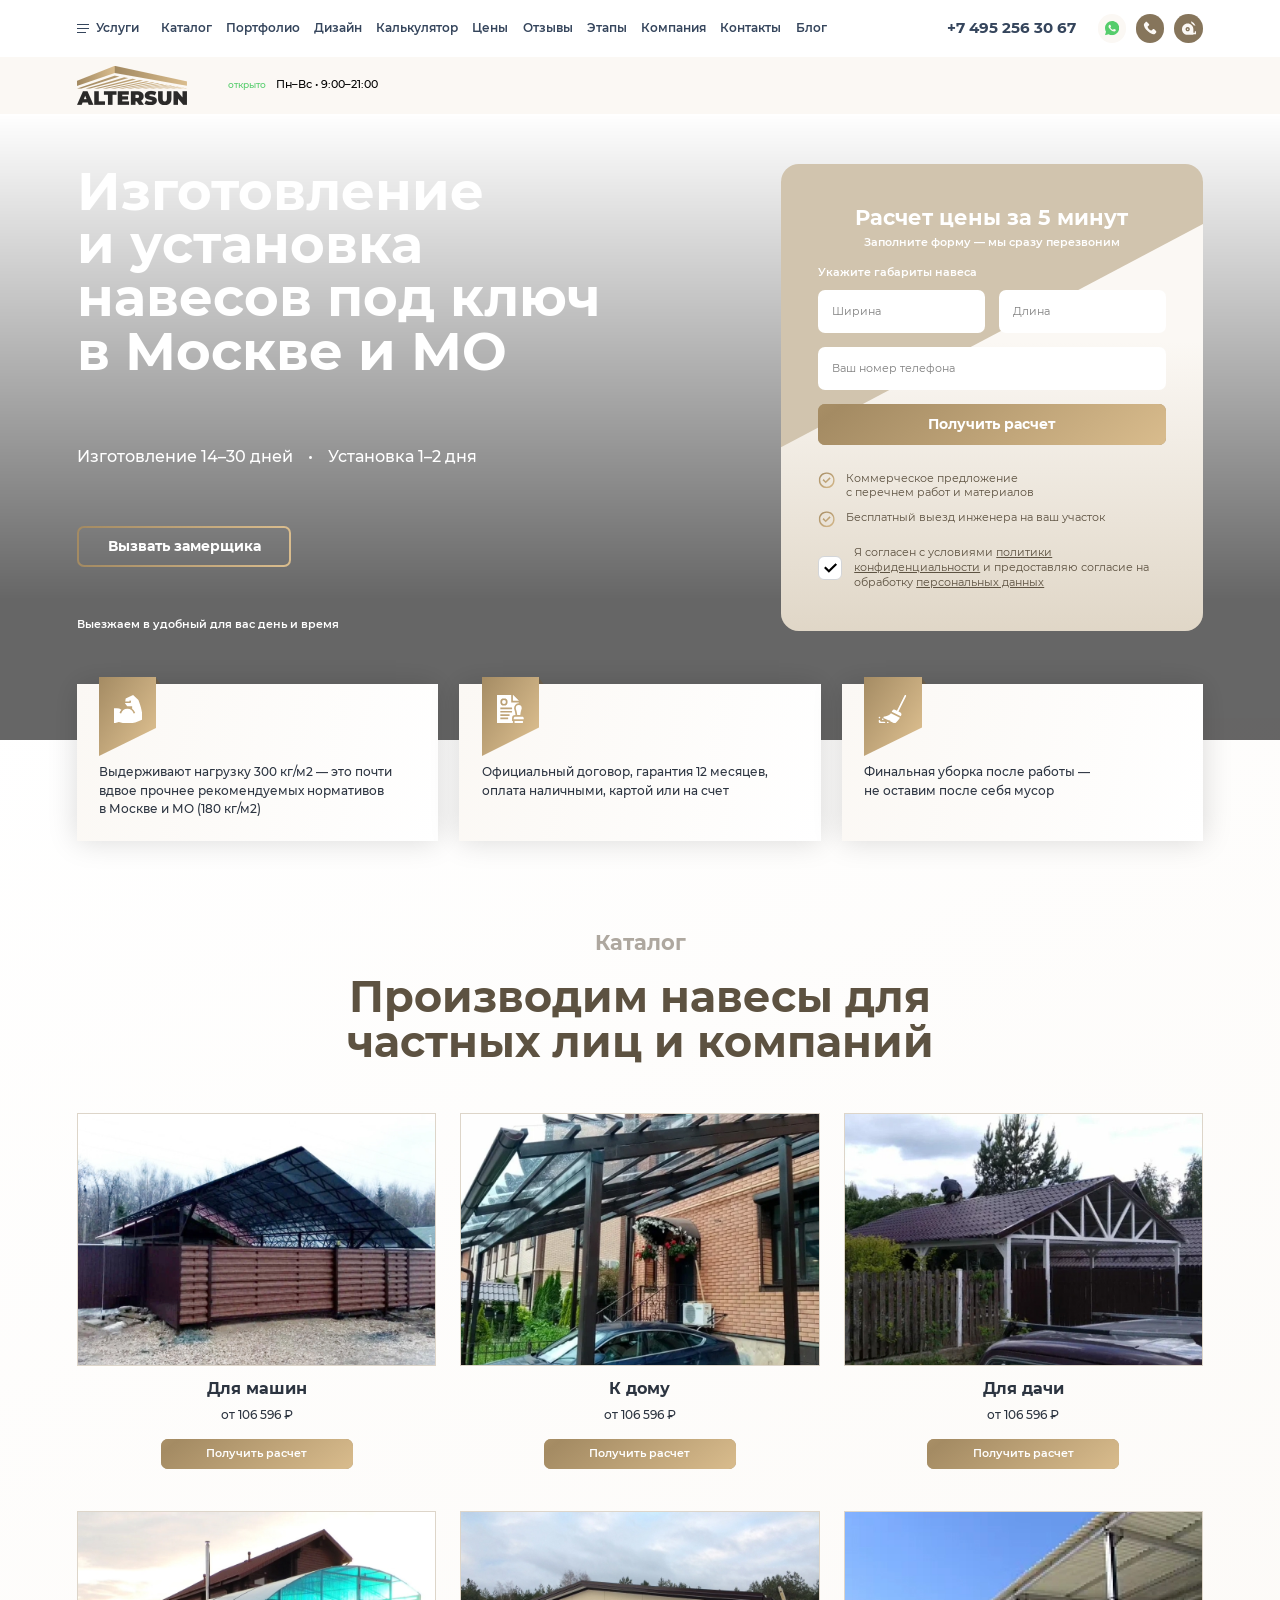
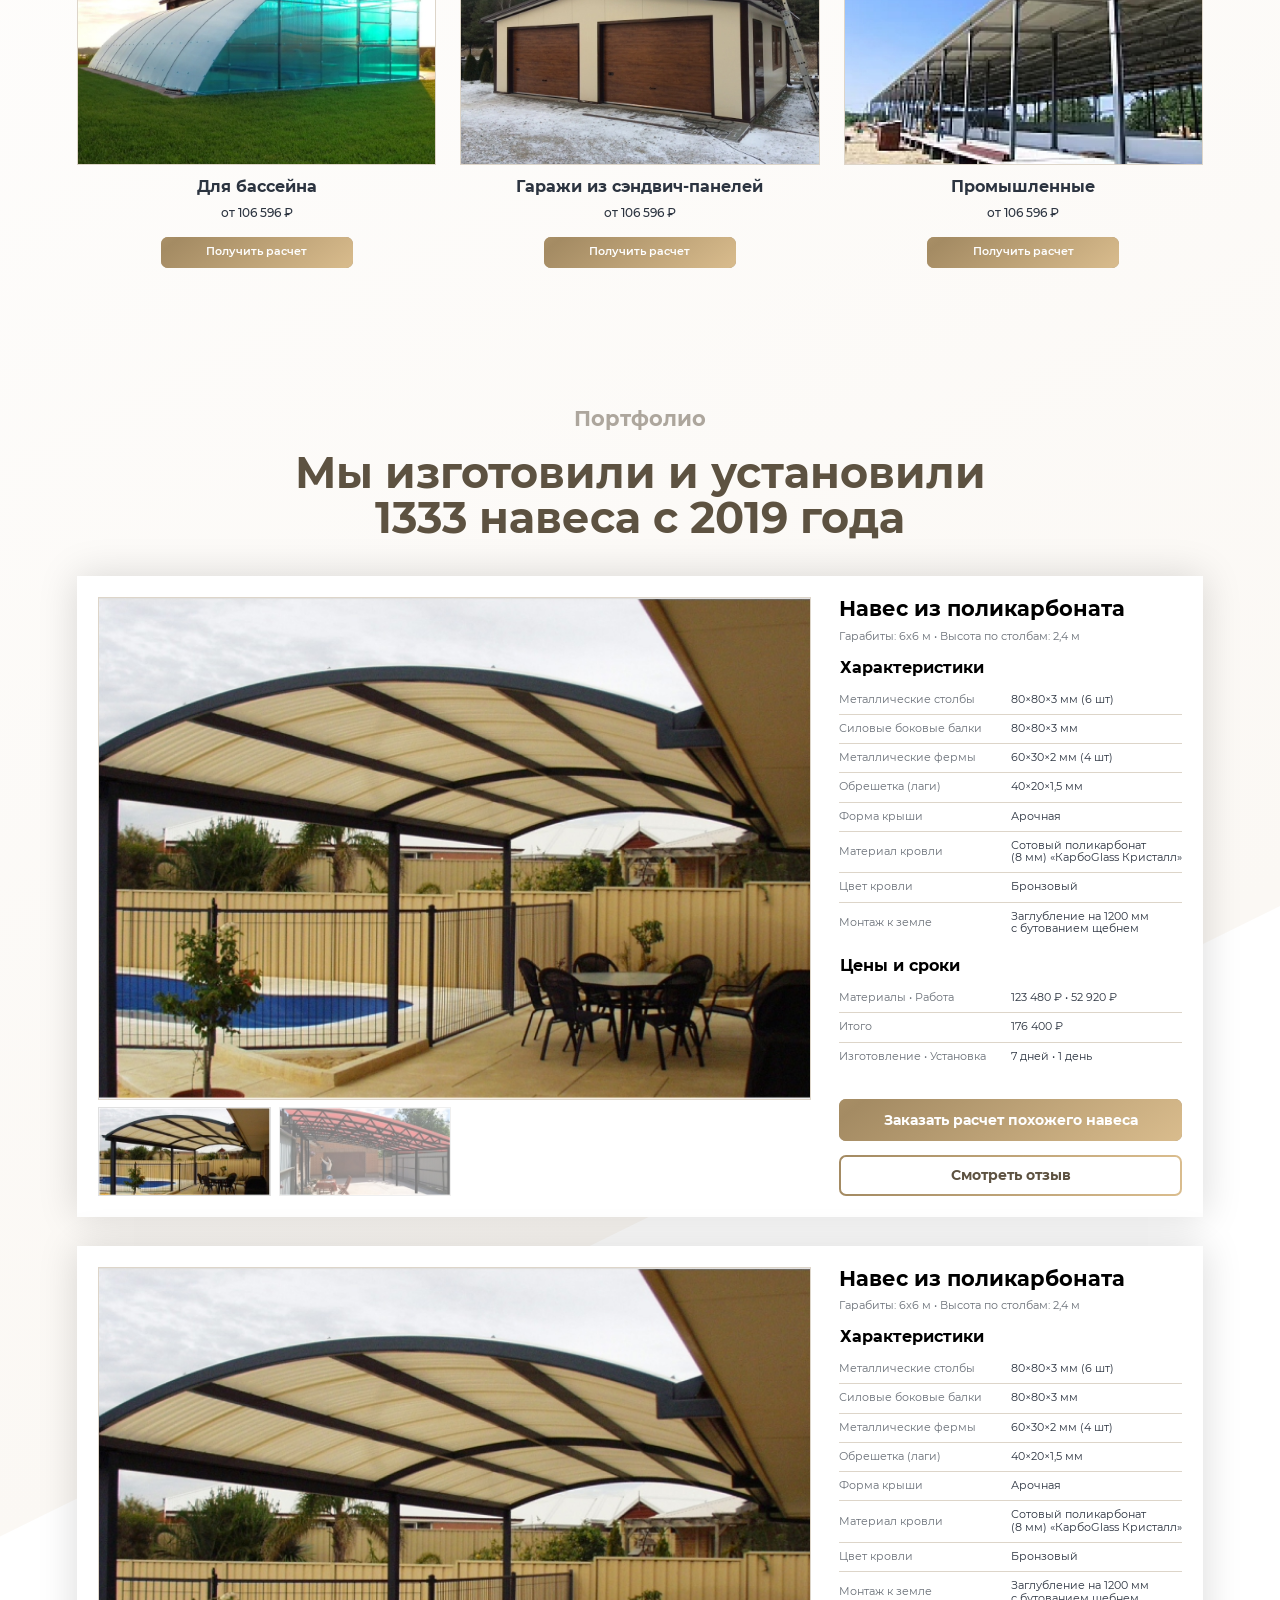
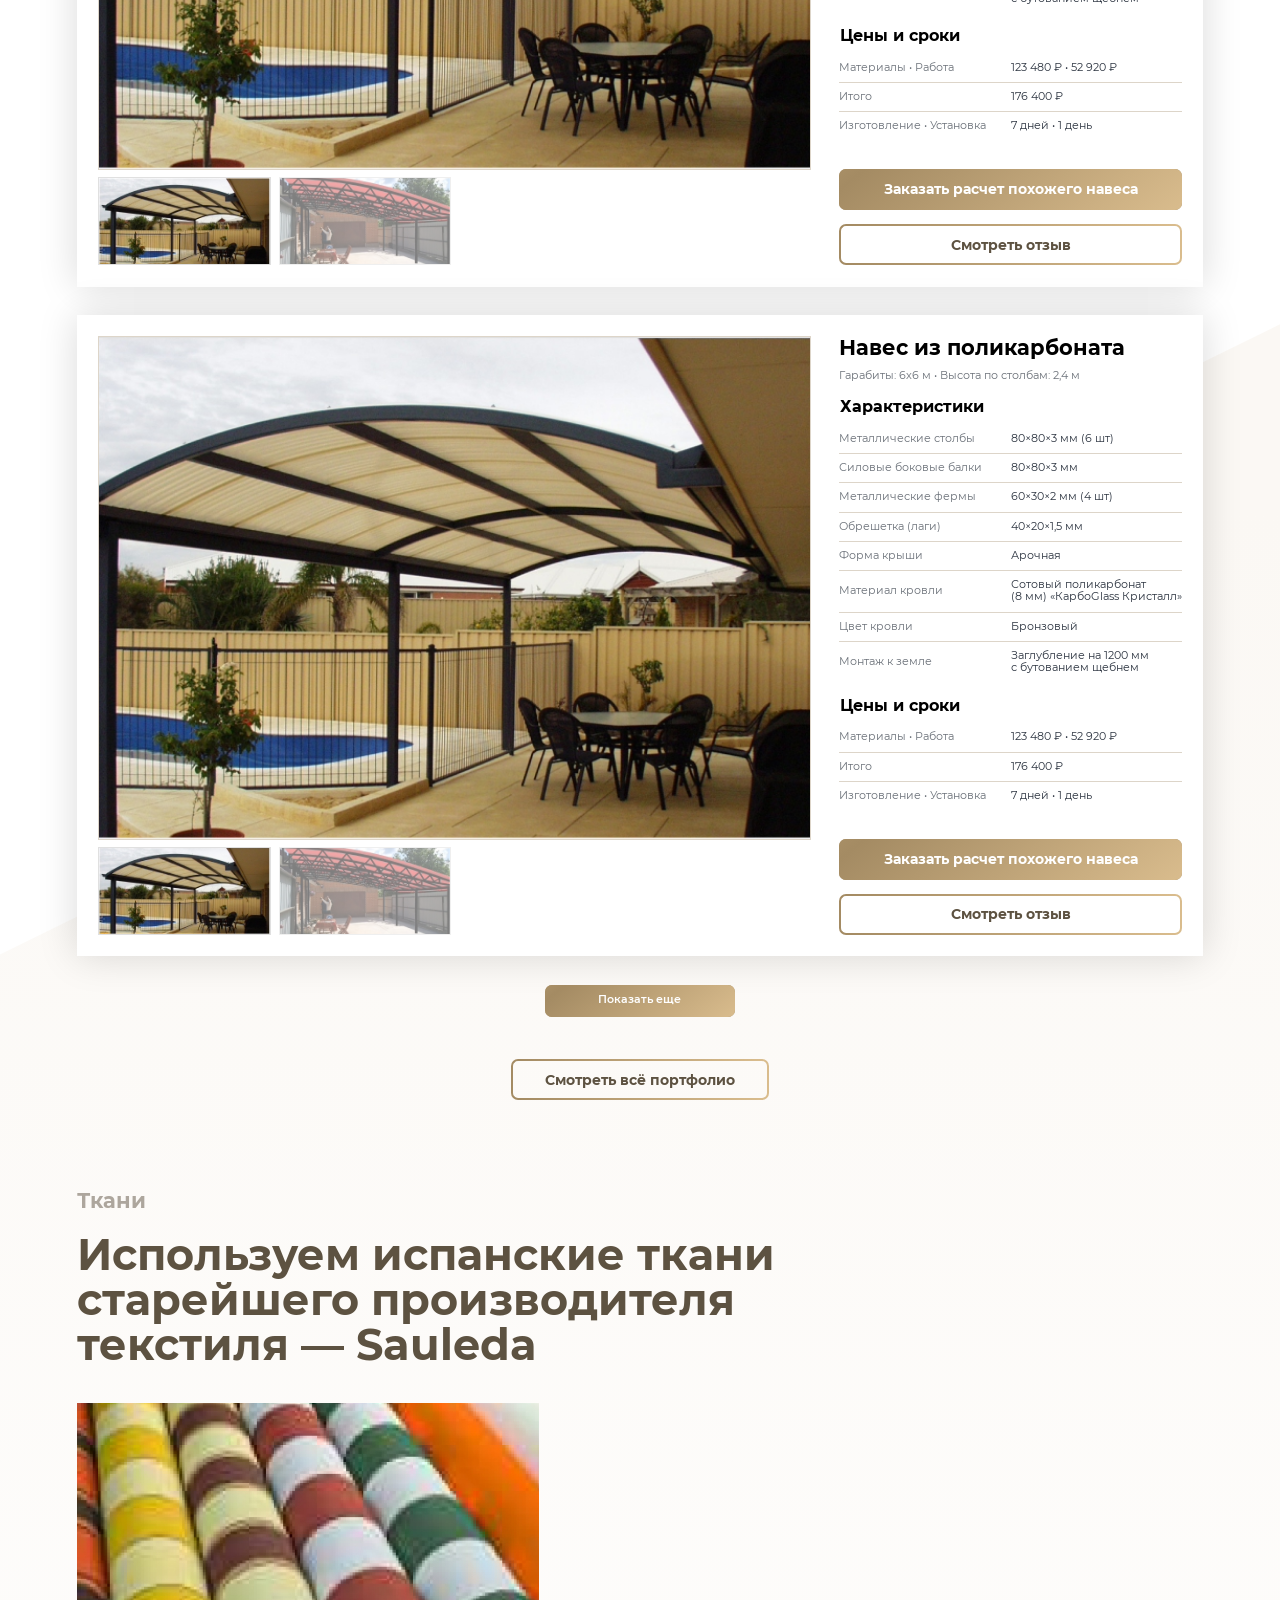
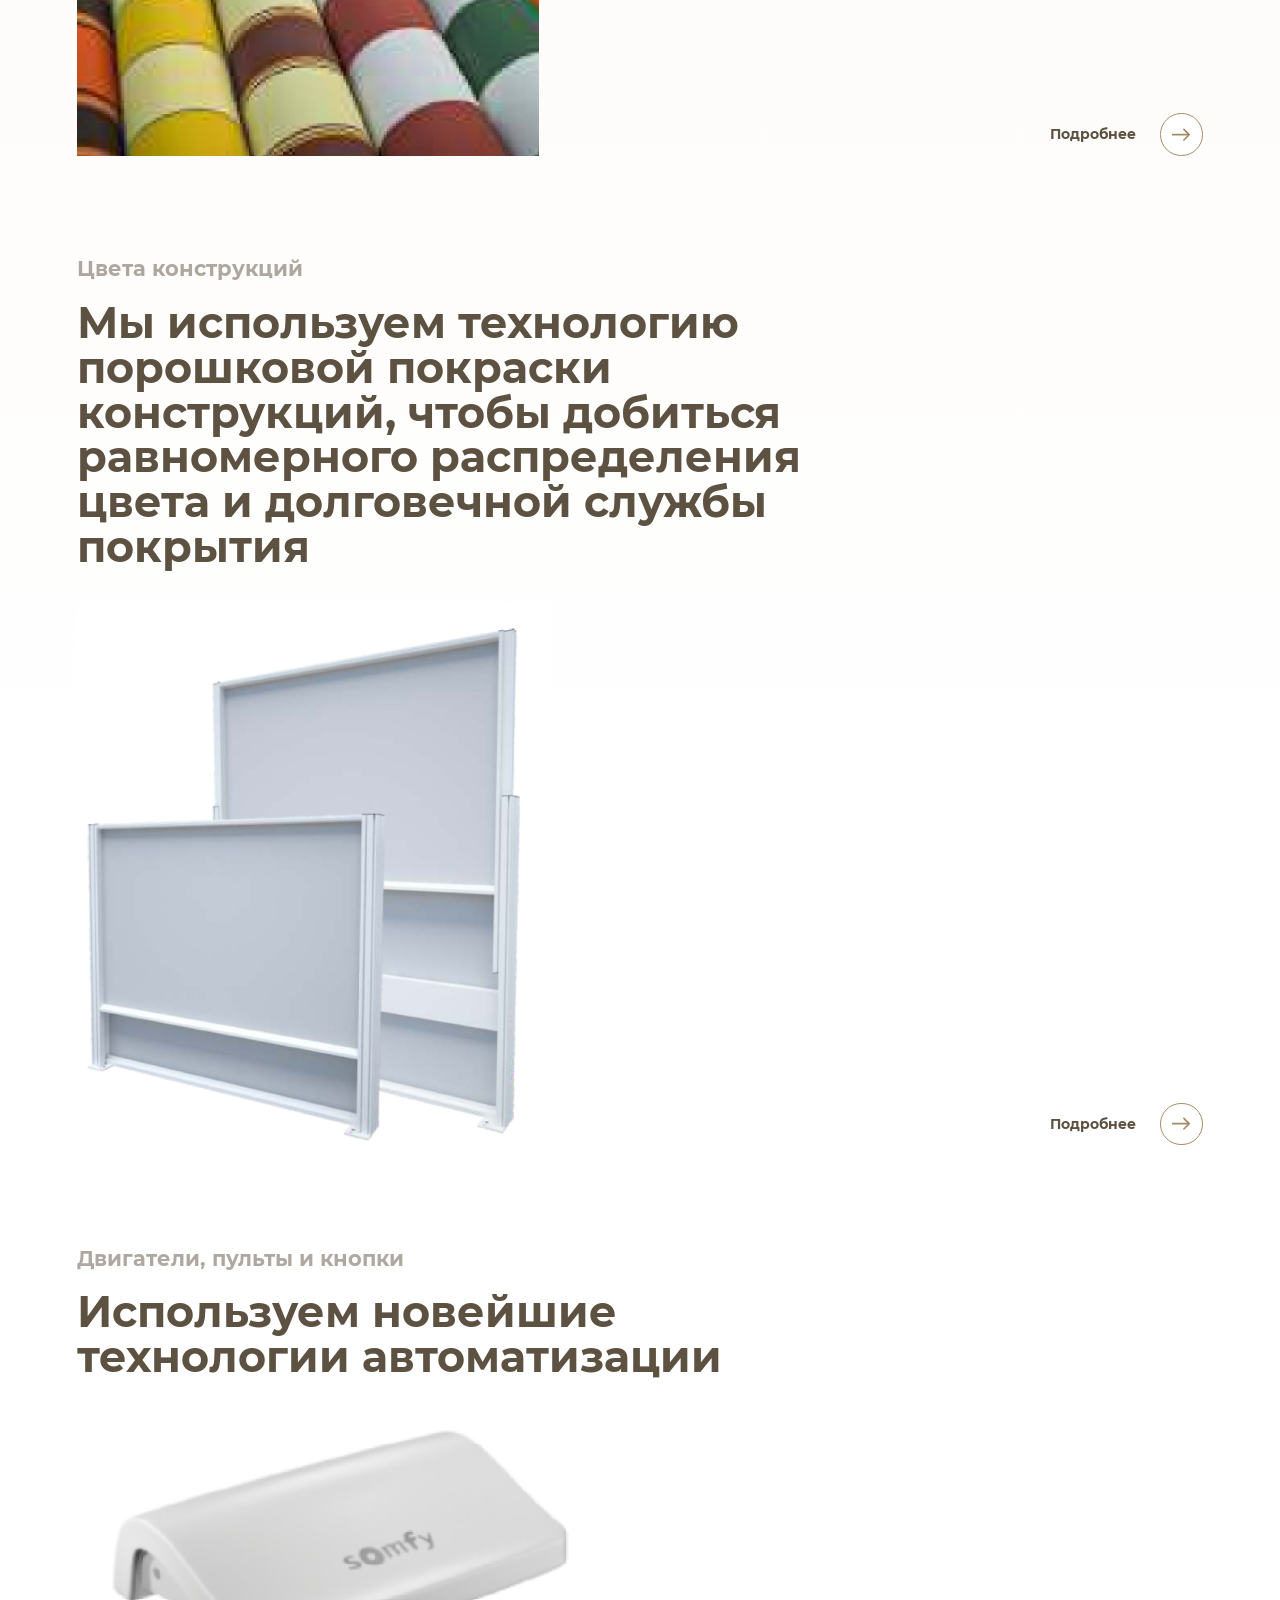
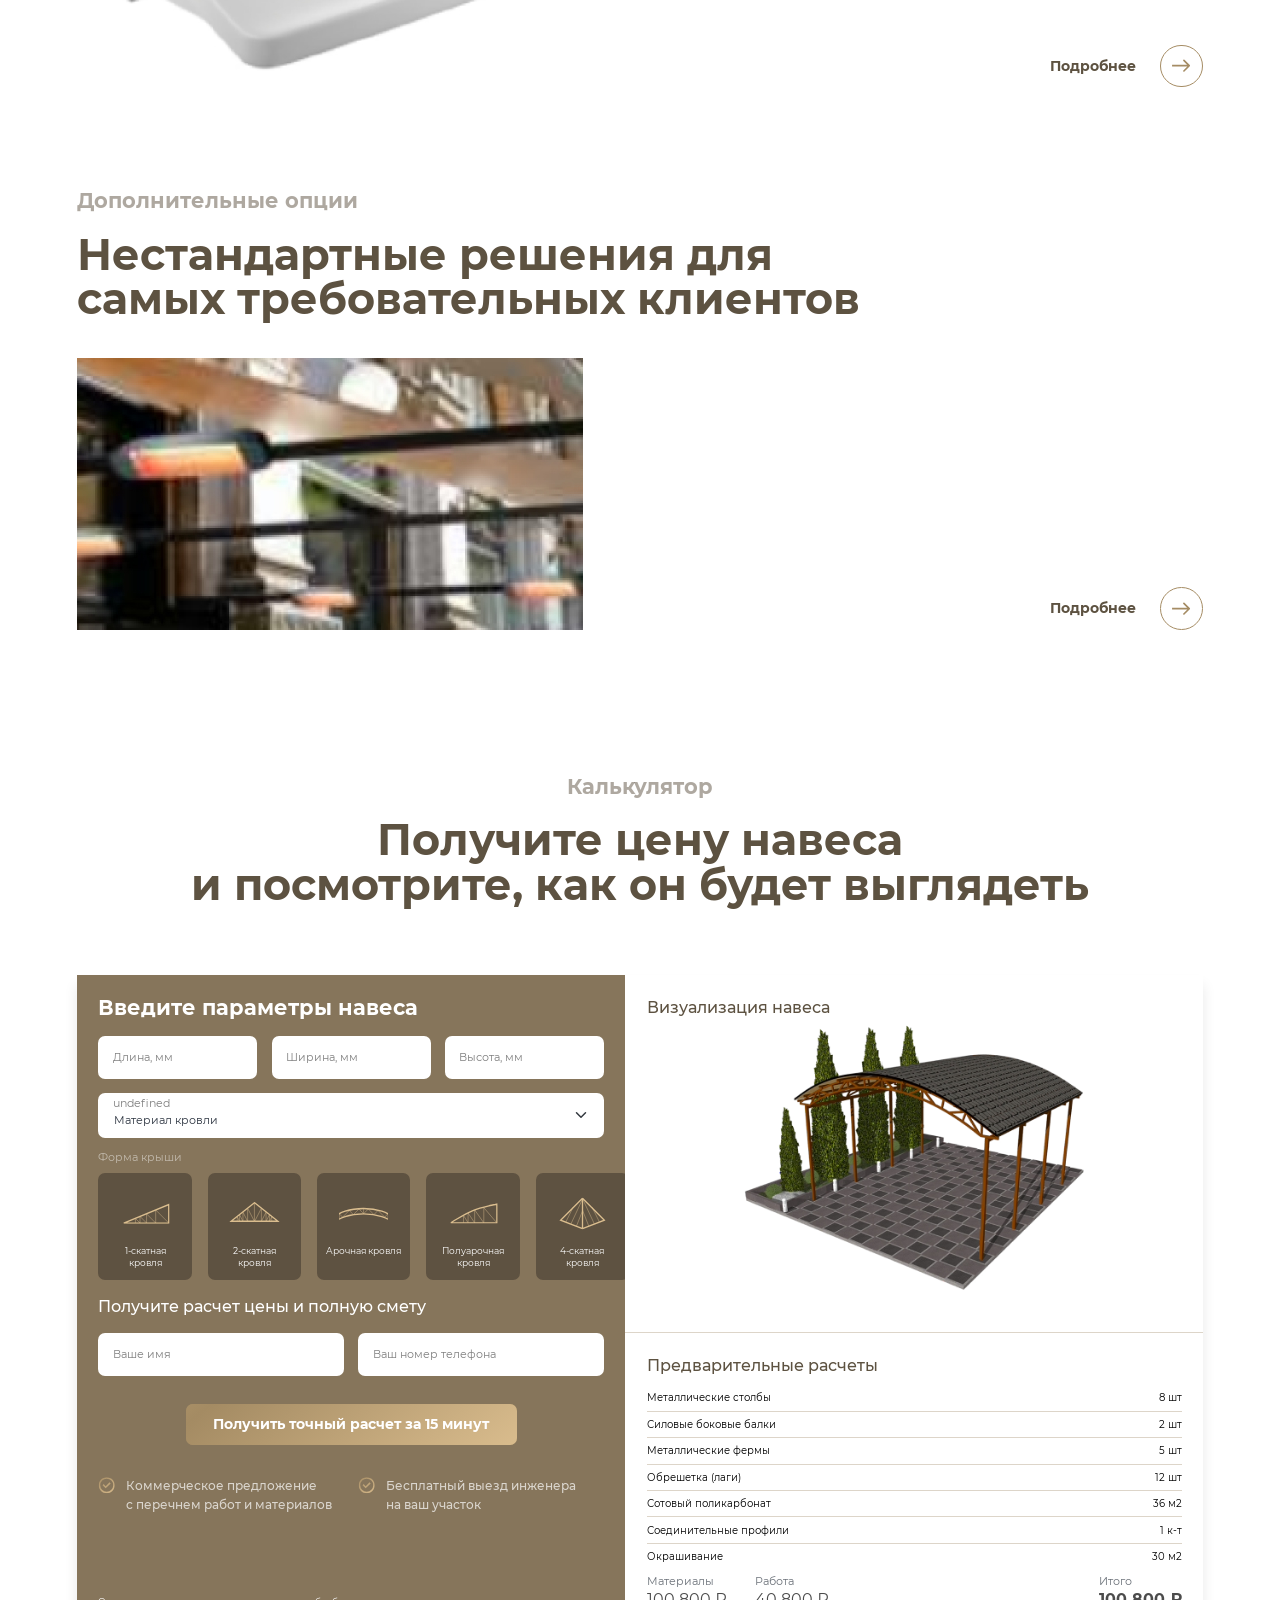
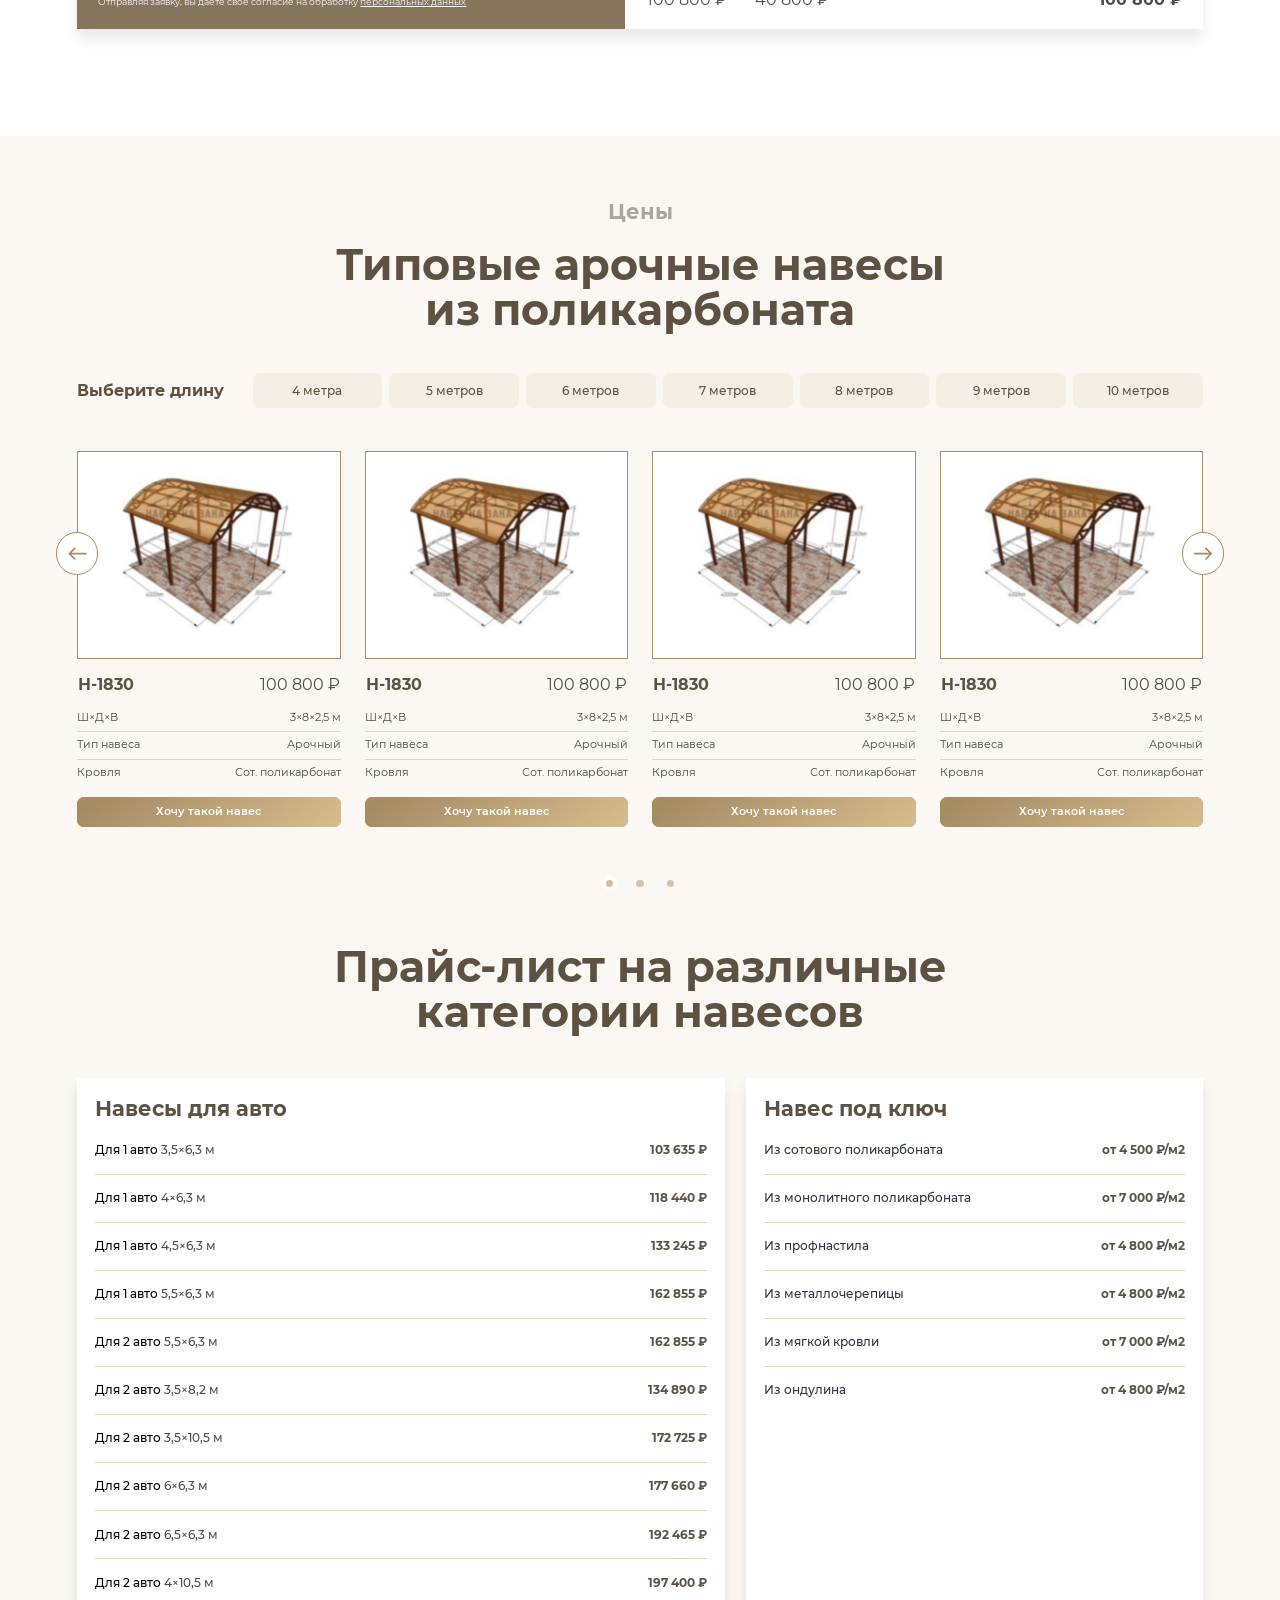
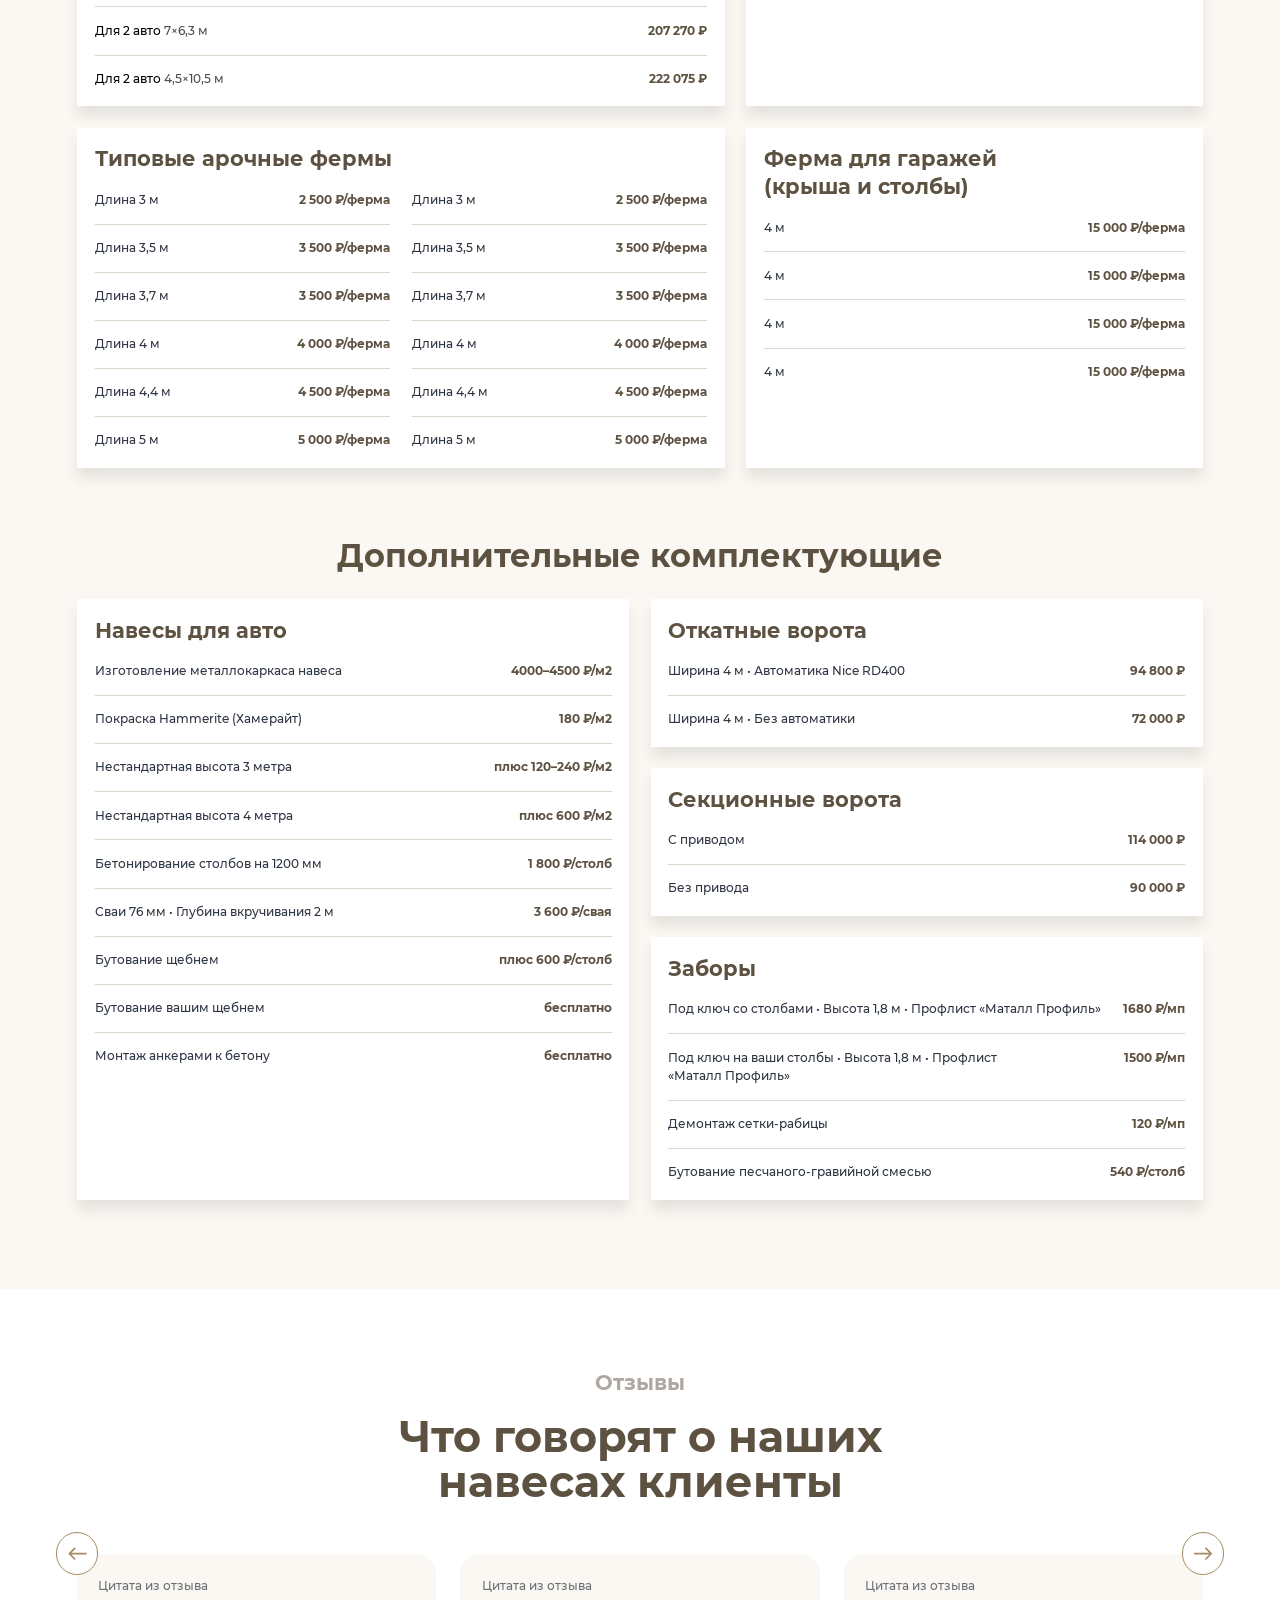
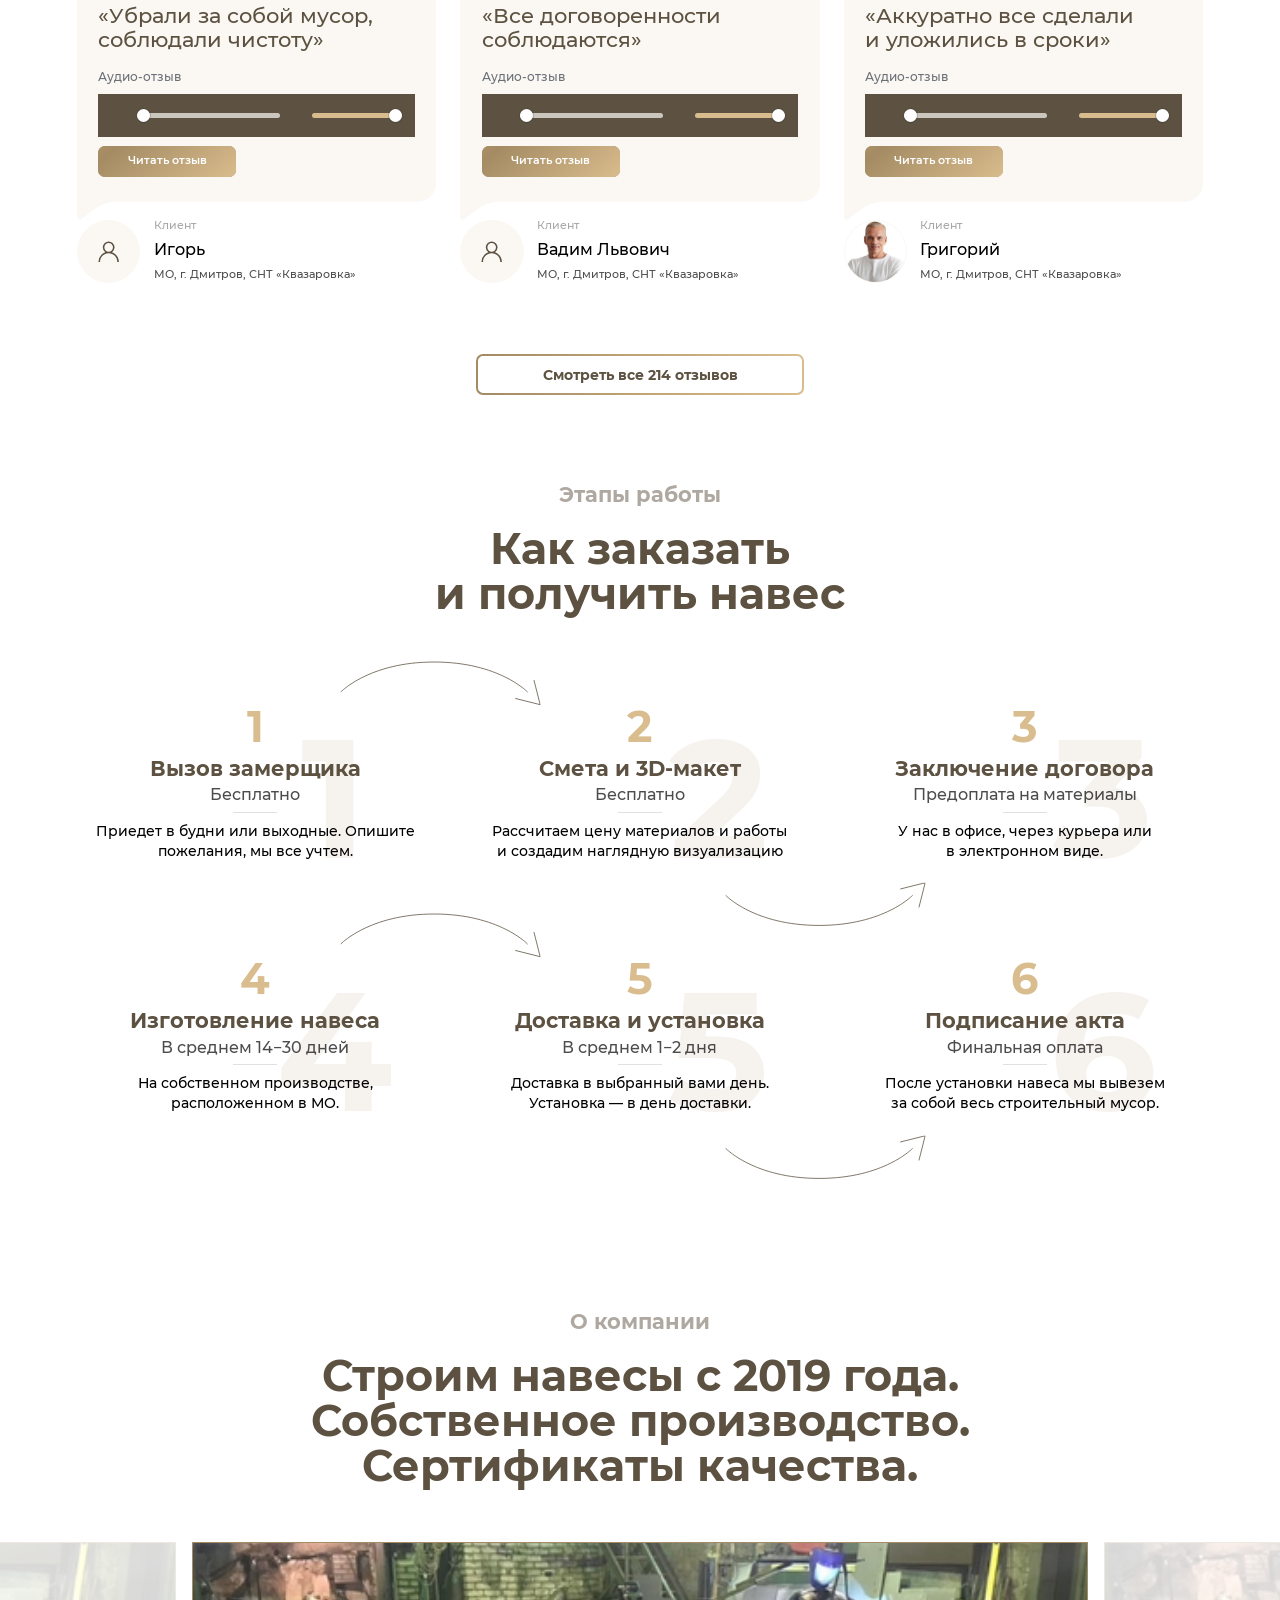
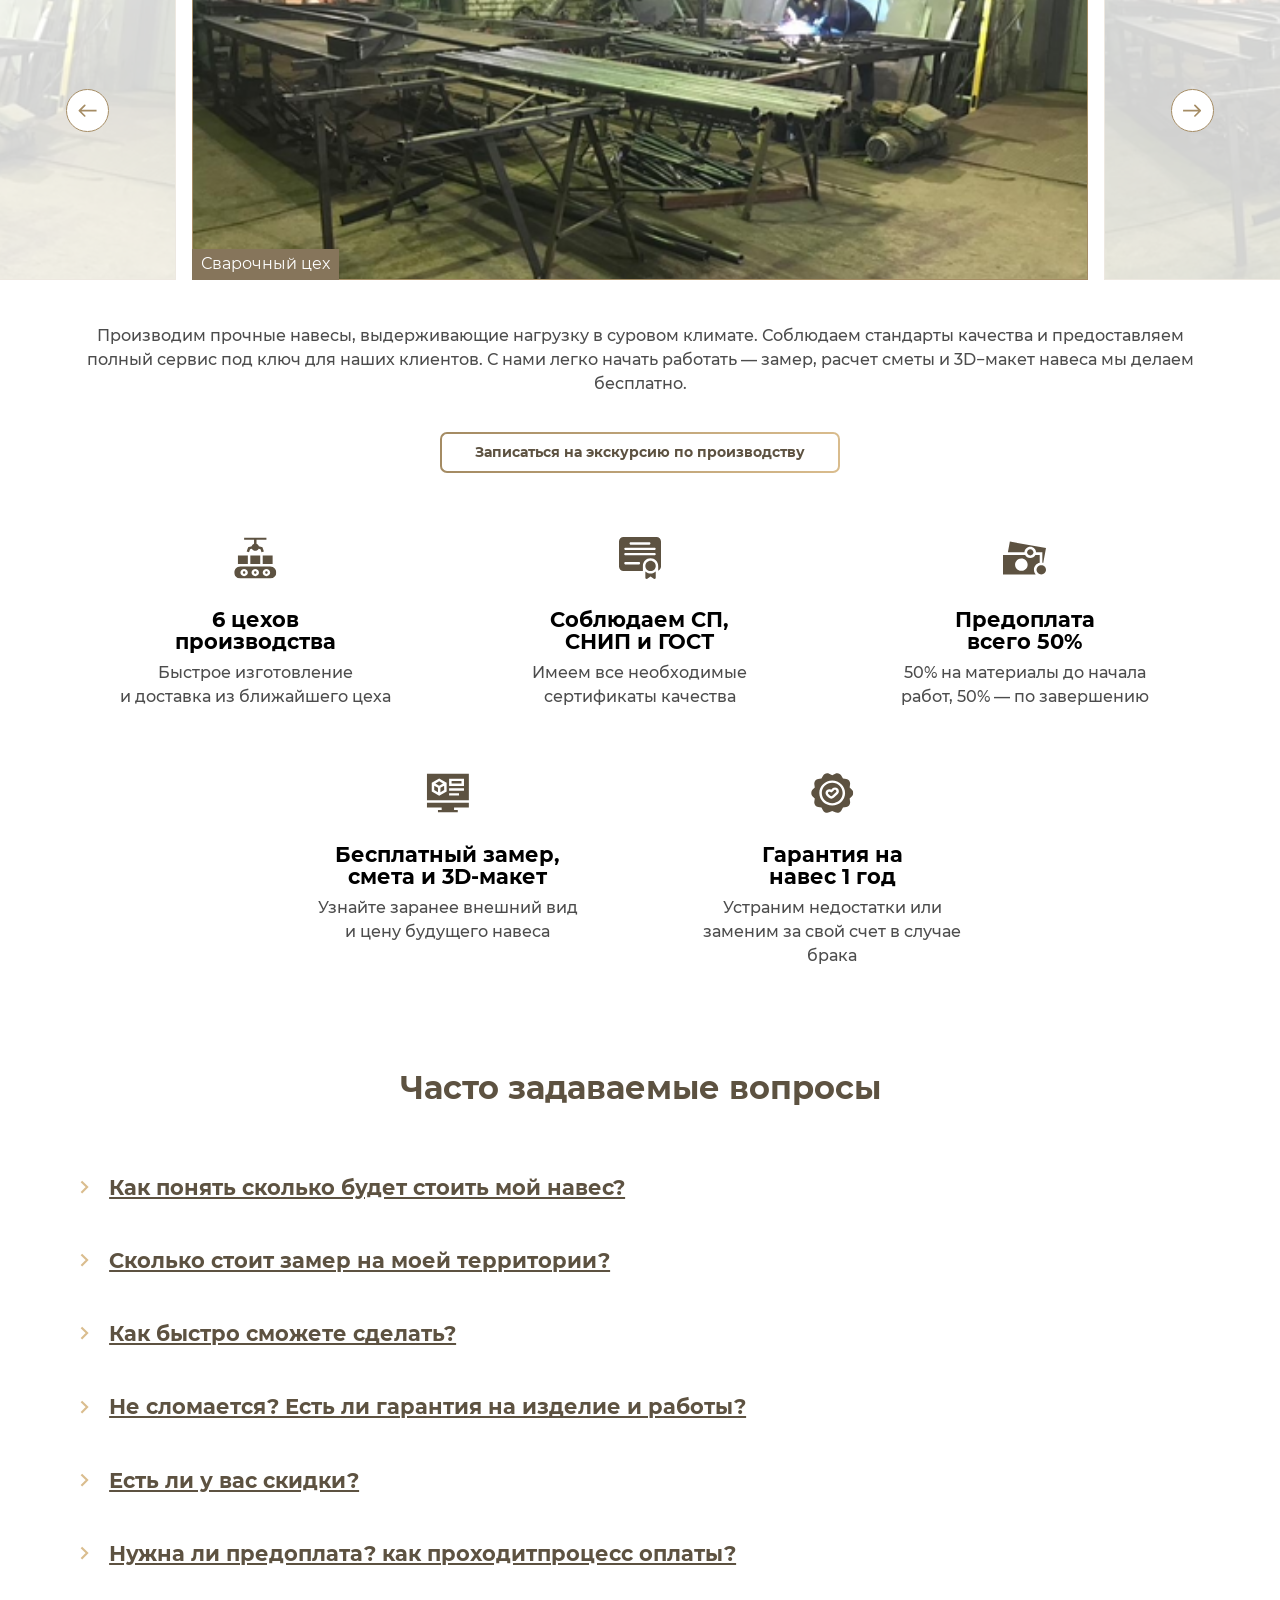
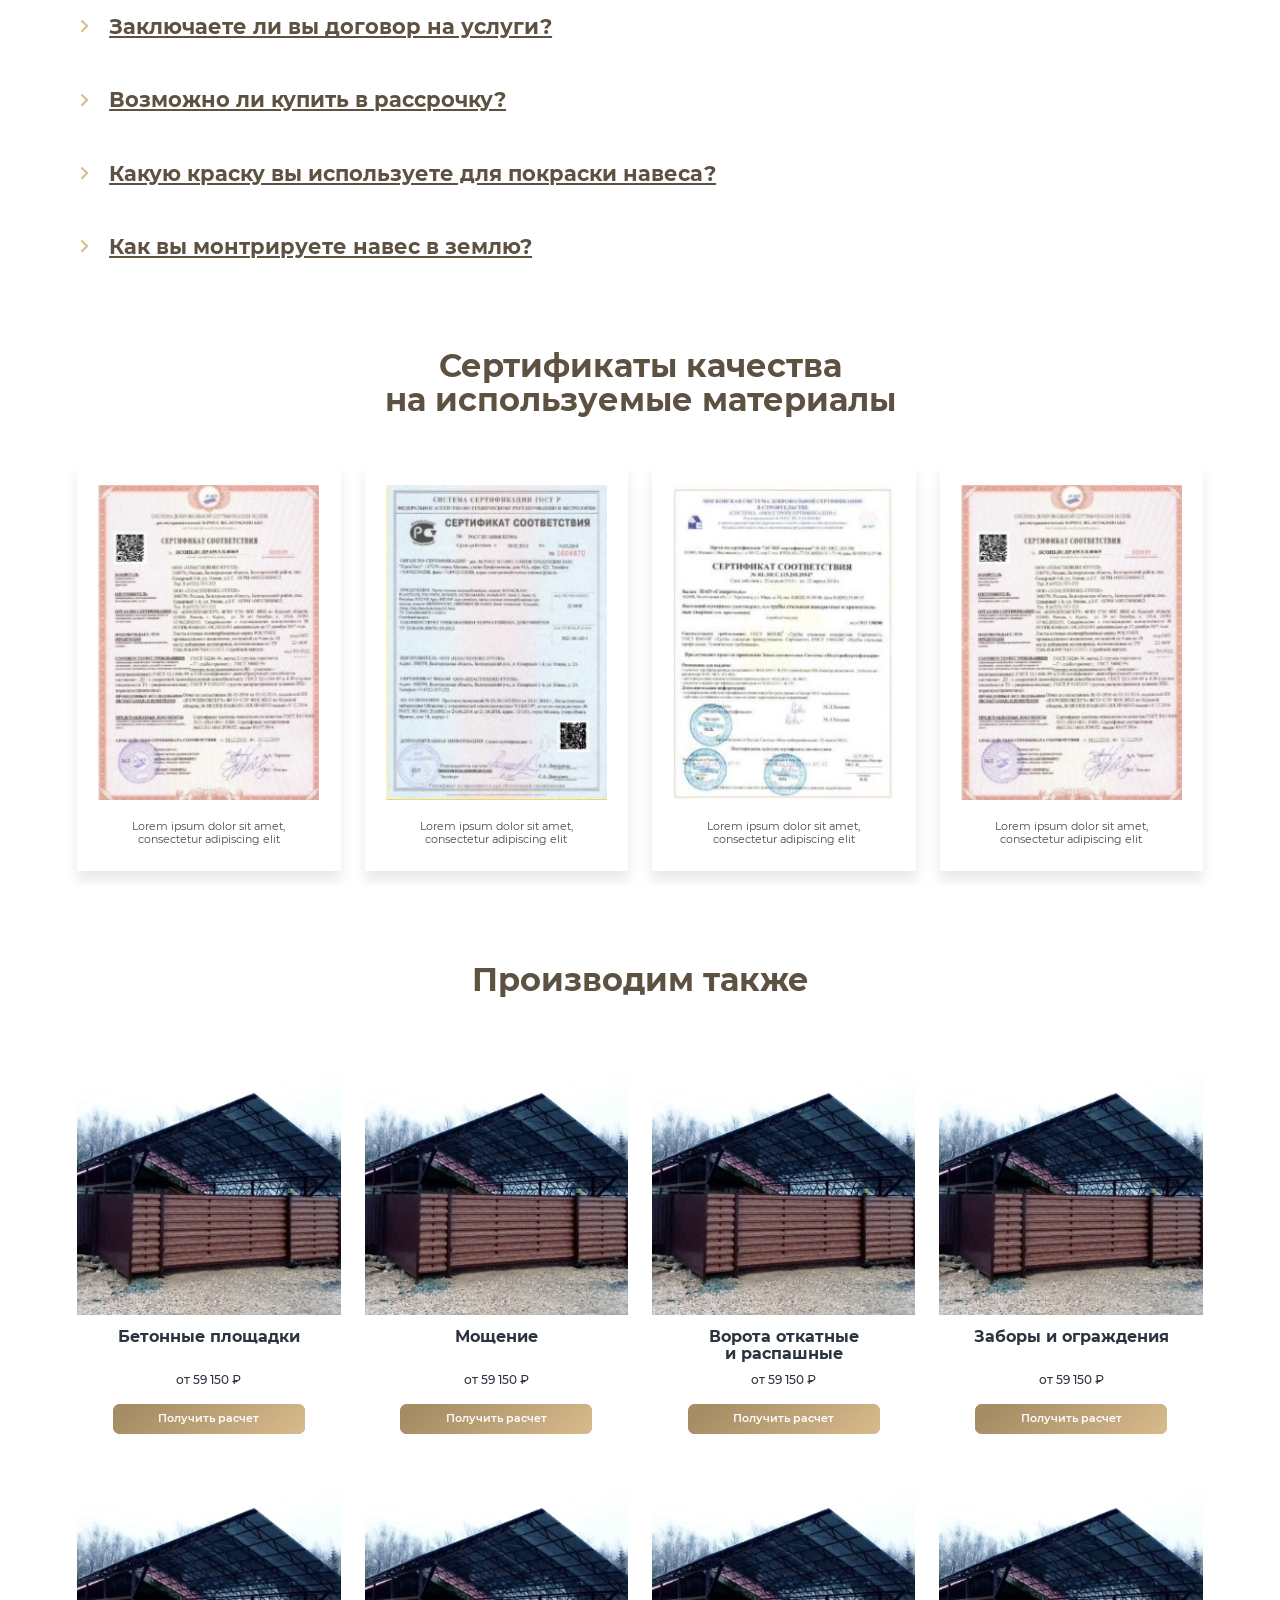
